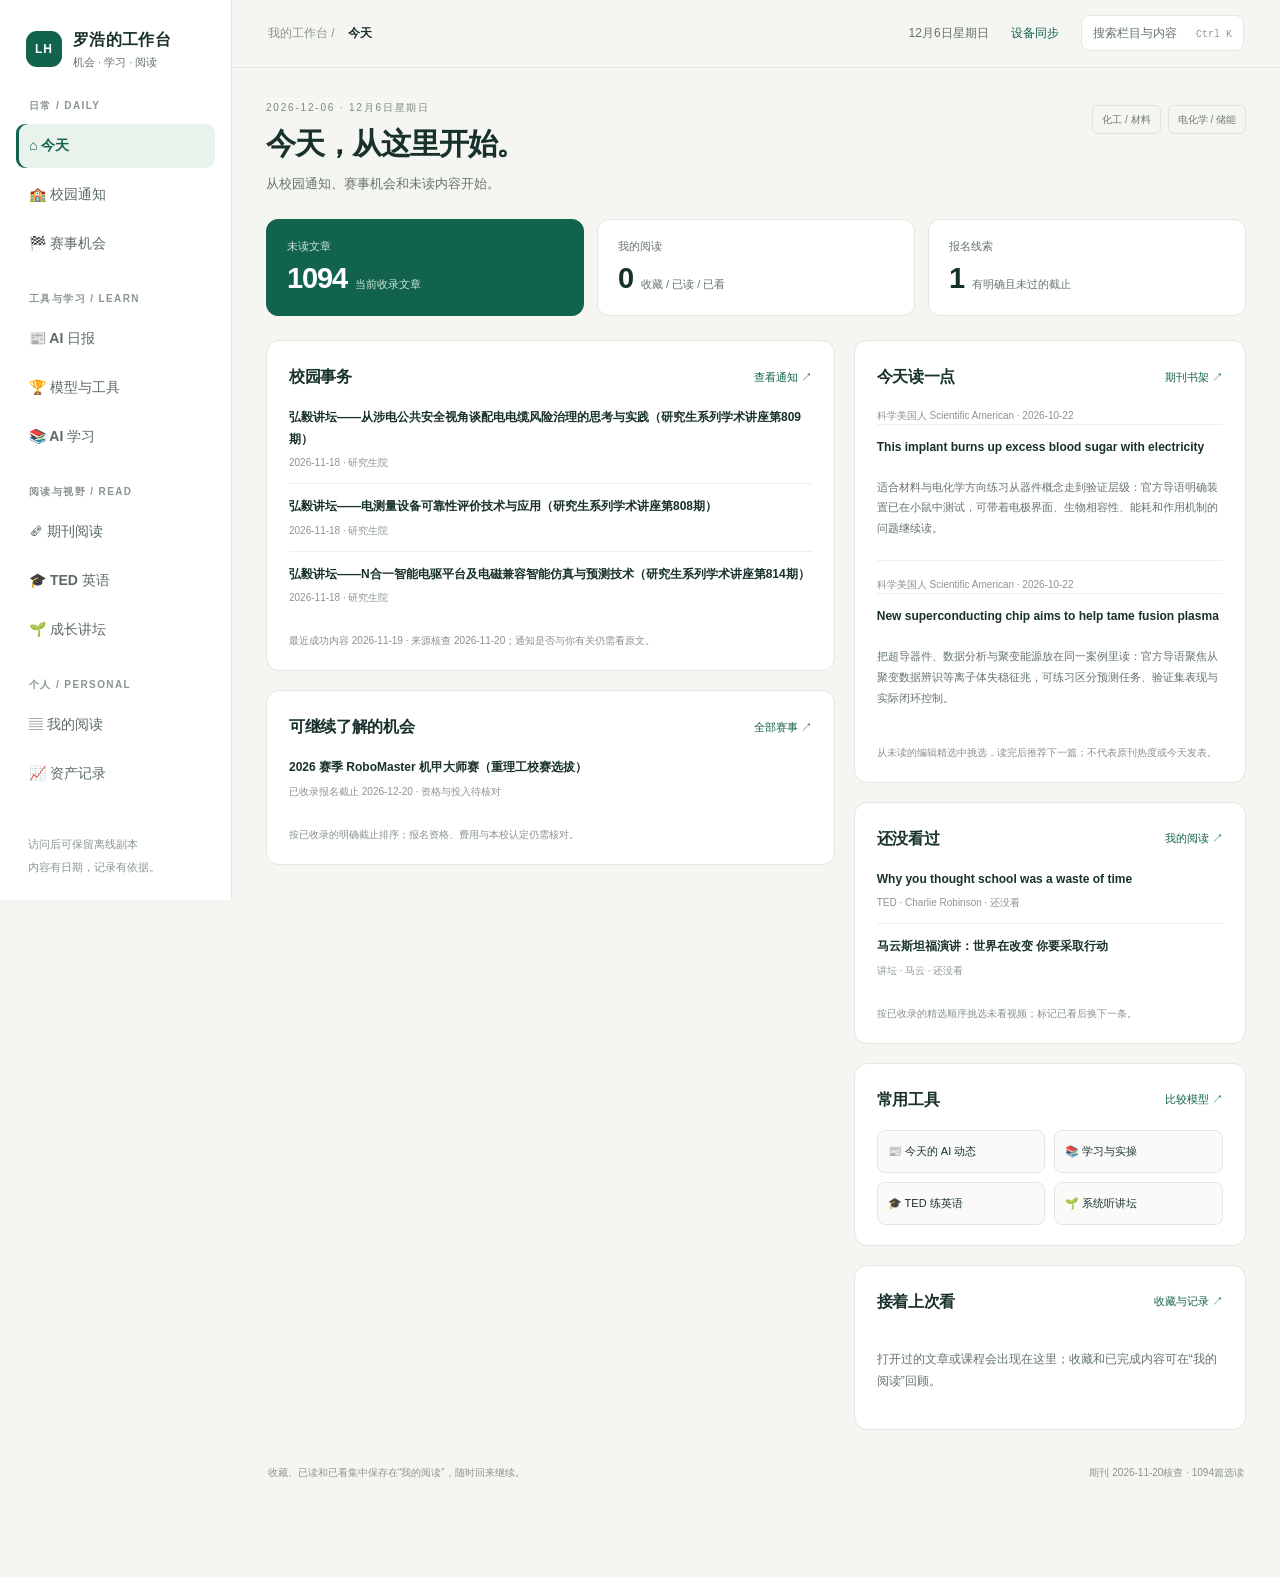
==== index.html @ 27f2df73 "Refresh AA model rankings and benchmark task metrics" ====
<!DOCTYPE html>
<html lang="zh-CN">
<head>
<meta charset="UTF-8">
<meta name="viewport" content="width=device-width, initial-scale=1.0">
<title>今天 · 罗浩的工作台</title>
<meta name="description" content="AI 情报站：每日 AI 晨报、大模型实力排行榜、可报名比赛、AI 学习资源与知名期刊精选。面向研究生与科研党的信息与阅读工具。">
<meta name="theme-color" content="#12634e">
<meta name="robots" content="noindex,nofollow">
<link rel="manifest" href="manifest.webmanifest">
<link rel="icon" href="workspace-icon.svg" type="image/svg+xml">
<meta property="og:type" content="website">
<meta property="og:locale" content="zh_CN">
<meta property="og:title" content="AI 情报站 · 日报 · 排行榜 · AI 上手">
<meta property="og:description" content="每日 AI 晨报 + 大模型实力排行榜 + 可报名比赛地图 + AI 上手指令台，面向研究生与科研党。">
<meta name="twitter:card" content="summary">
<style>
  :root {
    --bg:#f5f7fb;--card-bg:#ffffff;--ink:#1f2433;--ink-soft:#5b6478;--line:#e6e9f2;
    --brand:#4f46e5;--brand-soft:#eef0ff;--accent:#0ea5a4;--warn:#b45309;
    --shadow:0 1px 3px rgba(20,30,60,.06),0 8px 24px rgba(20,30,60,.06);
  }
  *{box-sizing:border-box;}
  html{scroll-behavior:smooth;}
  body{margin:0;font-family:-apple-system,BlinkMacSystemFont,"Segoe UI","PingFang SC","Hiragino Sans GB","Microsoft YaHei","Helvetica Neue",Arial,sans-serif;background:var(--bg);color:var(--ink);line-height:1.6;}
  a{color:inherit;text-decoration:none;}

  /* ---- app bar (tabs) ---- */
  .appbar{position:sticky;top:0;z-index:60;background:rgba(255,255,255,.95);backdrop-filter:blur(8px);border-bottom:1px solid var(--line);}
  .appbar-inner{max-width:1180px;margin:0 auto;padding:8px 14px;display:flex;align-items:center;gap:14px;flex-wrap:wrap;}
  .brand{font-weight:800;font-size:16px;color:var(--brand);white-space:nowrap;}
  .brand small{color:var(--ink-soft);font-weight:600;font-size:12px;}
  .tabs{display:flex;gap:6px;flex-wrap:wrap;margin-left:auto;}
  .tab{font-size:14px;color:var(--ink-soft);border:1px solid transparent;background:#fff;border-radius:999px;padding:7px 14px;cursor:pointer;transition:all .15s ease;white-space:nowrap;}
  .tab:hover{background:var(--brand-soft);color:var(--brand);}
  .tab.active{background:var(--brand);color:#fff;}

  /* ---- daily view: top status ---- */
  .topbar{display:flex;align-items:center;justify-content:flex-end;gap:10px;max-width:1180px;margin:0 auto;padding:10px 18px 0;flex-wrap:wrap;}
  .badge{font-size:12px;color:var(--accent);background:#e7f7f6;border:1px solid #cdeeeb;padding:3px 10px;border-radius:999px;}
  .badge.hist{color:var(--warn);background:#fef3e2;border-color:#fbd9a8;}
  .top-btn{font-size:13px;color:var(--brand);border:1px solid var(--brand);background:#fff;padding:4px 12px;border-radius:8px;cursor:pointer;transition:all .15s ease;}
  .top-btn:hover{background:var(--brand);color:#fff;}
  .top-btn:disabled{opacity:.45;cursor:default;background:#fff;color:var(--brand);}

  .hero{background:linear-gradient(135deg,#4f46e5 0%,#7c3aed 45%,#0ea5a4 100%);color:#fff;padding:36px 20px 32px;text-align:center;}
  .hero .kicker{letter-spacing:.3em;font-size:12px;opacity:.85;text-transform:uppercase;}
  .hero h1{margin:10px 0 4px;font-size:clamp(26px,6vw,44px);font-weight:800;}
  .hero .sub{opacity:.92;font-size:15px;}
  .hero .lead{opacity:.95;font-size:13.5px;margin-top:8px;max-width:760px;margin-left:auto;margin-right:auto;}
  .hero .total-pill{display:inline-block;margin-top:14px;padding:6px 16px;border-radius:999px;background:rgba(255,255,255,.18);backdrop-filter:blur(4px);font-size:14px;font-weight:600;}
  .stats{display:grid;grid-template-columns:repeat(5,1fr);gap:12px;max-width:960px;margin:26px auto 0;}
  .stat{background:rgba(255,255,255,.14);border:1px solid rgba(255,255,255,.25);border-radius:14px;padding:14px 8px;display:flex;flex-direction:column;align-items:center;}
  .stat-num{font-size:30px;font-weight:800;line-height:1;}
  .stat-label{font-size:13px;margin-top:6px;opacity:.95;}

  /* ---- toolbar (sticky, below appbar) ---- */
  .toolbar{position:sticky;top:var(--appbar-height,54px);z-index:50;background:rgba(255,255,255,.97);border-bottom:1px solid var(--line);}
  .tool-row{display:flex;align-items:center;gap:8px;flex-wrap:wrap;max-width:1180px;margin:0 auto;padding:10px 14px;}
  .date-sel{flex:1 1 240px;min-width:180px;font-size:14px;color:var(--ink);border:1px solid var(--line);border-radius:9px;padding:7px 10px;background:#fff;cursor:pointer;}
  .navbtn{font-size:13px;color:var(--ink-soft);border:1px solid var(--line);background:#fff;border-radius:8px;padding:6px 12px;cursor:pointer;white-space:nowrap;transition:all .15s ease;}
  .navbtn:hover:not(:disabled){border-color:var(--brand);color:var(--brand);}
  .navbtn:disabled{opacity:.4;cursor:default;}
  .search{flex:1 1 160px;min-width:140px;font-size:14px;border:1px solid var(--line);border-radius:9px;padding:7px 12px;background:#fff;}
  .search:focus{outline:none;border-color:var(--brand);}
  .copybtn{font-size:13px;color:var(--brand);border:1px solid var(--brand);background:#fff;border-radius:8px;padding:6px 12px;cursor:pointer;white-space:nowrap;transition:all .15s ease;}
  .copybtn:hover{background:var(--brand);color:#fff;}
  .matchinfo{width:100%;font-size:12.5px;color:var(--ink-soft);padding:0 4px 2px;}

  .nav{display:flex;gap:6px;padding:9px 14px;overflow-x:auto;justify-content:center;border-top:1px solid var(--line);}
  .nav-link{display:inline-flex;align-items:center;gap:6px;padding:7px 14px;border-radius:999px;white-space:nowrap;font-size:14px;color:var(--ink-soft);border:1px solid transparent;transition:all .15s ease;}
  .nav-link:hover{background:var(--brand-soft);color:var(--brand);}
  .nav-link.active{background:var(--brand);color:#fff;}
  .nav-count{font-size:11px;background:rgba(0,0,0,.08);padding:1px 7px;border-radius:999px;}
  .nav-link.active .nav-count{background:rgba(255,255,255,.25);}

  main{max-width:1180px;margin:0 auto;padding:28px 18px 60px;}
  .block{scroll-margin-top:var(--reading-offset,170px);margin-bottom:30px;}
  .block-head{display:flex;align-items:baseline;gap:12px;margin:0 0 16px;border-left:4px solid var(--brand);padding-left:12px;}
  .block-head h2{margin:0;font-size:21px;}
  .block-count{color:var(--ink-soft);font-size:13px;}
  .grid{display:grid;grid-template-columns:repeat(auto-fill,minmax(290px,1fr));gap:16px;}
  .card{background:var(--card-bg);border:1px solid var(--line);border-radius:16px;padding:18px;box-shadow:var(--shadow);display:flex;flex-direction:column;transition:transform .15s ease,box-shadow .15s ease;}
  .card:hover{transform:translateY(-3px);box-shadow:0 4px 10px rgba(20,30,60,.08),0 16px 36px rgba(20,30,60,.1);}
  .card-head{display:flex;align-items:center;justify-content:space-between;gap:10px;margin-bottom:10px;}
  .num{flex:0 0 auto;width:34px;height:34px;border-radius:10px;background:var(--brand-soft);color:var(--brand);font-weight:800;font-size:15px;display:flex;align-items:center;justify-content:center;}
  .source-chip{max-width:78%;overflow:hidden;text-overflow:ellipsis;white-space:nowrap;font-size:12px;color:var(--accent);background:#e7f7f6;border:1px solid #cdeeeb;padding:4px 10px;border-radius:999px;}
  .card-title{margin:2px 0 8px;font-size:16px;line-height:1.45;}
  .card-title a{color:var(--ink);font-weight:700;}
  .card-title a:hover{color:var(--brand);}
  .summary{margin:0 0 14px;color:var(--ink-soft);font-size:14px;flex:1;}
  .orig-link{align-self:flex-start;font-size:13px;font-weight:600;color:var(--brand);border:1px solid var(--brand);padding:5px 12px;border-radius:8px;transition:all .15s ease;}
  .orig-link:hover{background:var(--brand);color:#fff;}

  footer{border-top:1px solid var(--line);background:#fff;color:var(--ink-soft);text-align:center;padding:26px 18px 40px;font-size:13px;}
  footer a{color:var(--brand);}
  footer .big{font-size:15px;color:var(--ink);font-weight:600;}

  #toTop{position:fixed;right:20px;bottom:22px;z-index:60;width:46px;height:46px;border-radius:50%;border:none;cursor:pointer;background:var(--brand);color:#fff;font-size:20px;box-shadow:var(--shadow);opacity:0;pointer-events:none;transition:opacity .2s ease;}
  #toTop.show{opacity:1;pointer-events:auto;}

  .state{text-align:center;padding:60px 20px;color:var(--ink-soft);}
  .state .spinner{width:34px;height:34px;border:3px solid var(--line);border-top-color:var(--brand);border-radius:50%;margin:0 auto 16px;animation:spin 1s linear infinite;}
  @keyframes spin{to{transform:rotate(360deg);}}
  .state.error{color:#b91c1c;}
  .state button{margin-top:14px;font-size:14px;color:var(--brand);border:1px solid var(--brand);background:#fff;padding:7px 16px;border-radius:8px;cursor:pointer;}

  /* ---- rank / learn views ---- */
  .view{max-width:1180px;margin:0 auto;padding:22px 18px 60px;}
  .view-head{margin:0 0 6px;}
  .view-head h2{font-size:26px;margin:0 0 4px;}
  .view-head p{color:var(--ink-soft);margin:0;font-size:14px;}
  .news{background:#eef0ff;border:1px solid #c7d2fe;color:#3730a3;border-radius:12px;padding:12px 14px;font-size:13.5px;margin:14px 0 0;line-height:1.7;}
  .news b{color:#312e81;}
  .disclaim{background:#fff7ed;border:1px solid #fed7aa;color:#9a3412;font-size:13px;padding:12px 14px;border-radius:12px;margin:14px 0 18px;line-height:1.7;}
  .disclaim b{color:#7c2d12;}
  .subtabs{display:flex;gap:8px;flex-wrap:wrap;margin:6px 0 16px;}
  .subtab{font-size:14px;padding:8px 16px;border-radius:10px;border:1px solid var(--line);background:#fff;cursor:pointer;color:var(--ink-soft);transition:all .15s ease;}
  .subtab:hover{border-color:var(--brand);color:var(--brand);}
  .subtab.active{background:var(--brand);color:#fff;border-color:var(--brand);}
  .rankpane{display:none;}
  .rankpane.active{display:block;}

  .legend{font-size:12.5px;color:var(--ink-soft);margin:0 0 12px;display:flex;gap:10px;flex-wrap:wrap;align-items:center;line-height:1.8;}
  .legend .tier{position:static;}
  .matrix-wrap{overflow-x:auto;-webkit-overflow-scrolling:touch;margin:0 0 10px;border:1px solid var(--line);border-radius:12px;box-shadow:var(--shadow);}
  table.matrix{width:100%;border-collapse:collapse;background:#fff;font-size:13.5px;min-width:840px;}
  table.matrix th,table.matrix td{padding:9px 10px;text-align:center;border-bottom:1px solid var(--line);white-space:nowrap;}
  table.matrix th{background:#f8f9fd;color:var(--ink-soft);font-weight:700;font-size:12.5px;}
  table.matrix td.name{text-align:left;white-space:normal;min-width:150px;}
  table.matrix td.name .nv{font-weight:800;font-size:14px;color:var(--ink);}
  table.matrix td.name .mv{font-size:11.5px;color:var(--ink-soft);margin-top:2px;}
  table.matrix td.note{text-align:left;white-space:normal;min-width:220px;color:var(--ink-soft);font-size:12.5px;line-height:1.6;}
  table.matrix tr:last-child td{border-bottom:none;}
  table.matrix tbody tr:hover{background:#fafbff;}
  .num{font-weight:800;color:var(--brand);}
  .tier{font-weight:800;font-size:12px;min-width:24px;text-align:center;padding:2px 8px;border-radius:7px;display:inline-block;line-height:1.4;}
  .t-S{background:#fef3c7;color:#92400e;}
  .t-A{background:#dcfce7;color:#166534;}
  .t-B{background:#dbeafe;color:#1e40af;}
  .t-C{background:#e5e7eb;color:#374151;}
  .t-none{background:#f1f5f9;color:#94a3b8;}
  .tier.big{font-size:14px;padding:3px 11px;}

  table.ranktbl{width:100%;border-collapse:collapse;background:#fff;border:1px solid var(--line);border-radius:12px;overflow:hidden;margin:0 0 18px;font-size:14px;}
  table.ranktbl th,table.ranktbl td{padding:10px 12px;text-align:left;border-bottom:1px solid var(--line);}
  table.ranktbl th{background:#f8f9fd;color:var(--ink-soft);font-weight:700;font-size:13px;}
  table.ranktbl tr:last-child td{border-bottom:none;}
  table.ranktbl td.num-cell{font-weight:800;color:var(--brand);width:48px;}
  .rsrc{font-size:13px;font-weight:600;color:var(--brand);}
  .rsrc:hover{text-decoration:underline;}

  .lk-section{background:#fff;border:1px solid var(--line);border-radius:14px;padding:16px 18px;box-shadow:var(--shadow);margin-bottom:14px;}
  .lk-section h3{margin:0 0 8px;font-size:17px;border-left:4px solid var(--brand);padding-left:12px;}
  .lk-section p,.lk-section li{font-size:14px;color:#374151;line-height:1.7;}
  .lk-section ul,.lk-section ol{margin:6px 0;padding-left:22px;}
  .lk-section li{margin:3px 0;}
  .lk-section b{color:var(--ink);}
  .lk-pill{display:inline-block;background:var(--brand-soft);color:var(--brand);font-size:12px;padding:2px 9px;border-radius:999px;margin:2px 4px 2px 0;font-weight:600;}
  .lk-grid{display:grid;grid-template-columns:repeat(auto-fill,minmax(220px,1fr));gap:12px;margin:6px 0;}
  .lk-card{background:#f8f9fd;border:1px solid var(--line);border-radius:12px;padding:12px 13px;}
  .lk-card h4{margin:0 0 5px;font-size:14.5px;}
  .lk-card p{margin:0;font-size:13px;color:var(--ink-soft);line-height:1.6;}
  .lk-tip{background:#eef0ff;border:1px solid #c7d2fe;color:#3730a3;border-radius:12px;padding:13px 15px;font-size:14px;margin:6px 0 14px;line-height:1.7;}
  .lk-cmp{display:grid;grid-template-columns:1fr 1fr;gap:12px;margin:12px 0;}
  .lk-cmp .bad{background:#fef2f2;border:1px solid #fecaca;color:#991b1b;border-radius:12px;padding:12px 14px;}
  .lk-cmp .good{background:#f0fdf4;border:1px solid #bbf7d0;color:#166534;border-radius:12px;padding:12px 14px;}
  .lk-cmp h5{margin:0 0 6px;font-size:14px;}
  .lk-cmp p{margin:0;font-size:13px;line-height:1.65;}
  .lk-code{background:#0f172a;color:#e2e8f0;border-radius:12px;padding:14px 16px;font-size:12.5px;line-height:1.75;white-space:pre-wrap;font-family:ui-monospace,SFMono-Regular,Menlo,Consolas,monospace;margin:12px 0;overflow-x:auto;}
  .lk-code .c{color:#94a3b8;}

  /* ---- competition view ---- */
  .cmp-toolbar{display:flex;gap:10px;flex-wrap:wrap;align-items:center;margin:0 0 14px;}
  .filterbtn{font-size:13px;border:1px solid var(--line);background:#fff;border-radius:999px;padding:6px 13px;cursor:pointer;color:var(--ink-soft);transition:all .15s ease;}
  #cqutMatchFold summary::-webkit-details-marker{display:none}
  #cqutMatchFold summary:hover{background:#f8fafc}
  .filterbtn:hover{border-color:var(--brand);color:var(--brand);}
  .filterbtn.active{background:var(--brand);color:#fff;border-color:var(--brand);}
  .cmp-list{display:flex;flex-direction:column;gap:10px;}
  .cmp{background:#fff;border:1px solid var(--line);border-left:4px solid var(--line);border-radius:12px;padding:13px 15px;box-shadow:var(--shadow);}
  .cmp.open{border-left-color:#16a34a;}
  .cmp.soon{border-left-color:#d97706;}
  .cmp.closed{border-left-color:#94a3b8;opacity:.86;}
  .cmp-head{display:flex;align-items:center;gap:9px;flex-wrap:wrap;cursor:pointer;padding:2px 0;}
  .cmp-head:hover{opacity:.94;}
  .cmp-head:focus{outline:none;}
  .cmp-head:focus .cmp-name{text-decoration:underline;}
  .cmp-name{font-size:15.5px;font-weight:800;}
  .chev{margin-left:auto;color:var(--ink-soft);font-size:13px;transition:transform .18s ease;flex:0 0 auto;}
  .cmp.expanded .chev{transform:rotate(90deg);}
  .cmp-detail{display:none;border-top:1px dashed var(--line);margin-top:11px;padding-top:12px;}
  .cmp.expanded .cmp-detail{display:block;}
  .d-row{display:flex;gap:12px;font-size:13.5px;line-height:1.7;margin:9px 0;}
  .d-k{flex:0 0 84px;color:var(--ink-soft);font-weight:700;}
  .warn-row .d-v{color:#9a5b00;}
  .d-v{flex:1;color:var(--ink);}
  .d-v b{color:#111;}
  .d-go{margin-top:11px;}
  .cmp a.go{font-size:12.5px;font-weight:700;color:var(--brand);border:1px solid var(--brand);border-radius:8px;padding:5px 12px;transition:all .15s ease;display:inline-block;}
  .cmp a.go:hover{background:var(--brand);color:#fff;}
  .chip{font-size:11.5px;padding:2px 9px;border-radius:999px;font-weight:700;white-space:nowrap;}
  #match-list .chip{max-width:100%;box-sizing:border-box;white-space:normal;overflow-wrap:anywhere;}
  .chip.open{background:#dcfce7;color:#166534;}
  .chip.soon{background:#fef3c7;color:#92400e;}
  .chip.closed{background:#e5e7eb;color:#475569;}
  .chip.type{background:#eef0ff;color:#4f46e5;}
  .stars{color:#f59e0b;font-weight:800;letter-spacing:1px;}
  .cmp a.go{font-size:12.5px;font-weight:700;color:var(--brand);border:1px solid var(--brand);border-radius:8px;padding:5px 12px;transition:all .15s ease;}
  .cmp a.go:hover{background:var(--brand);color:#fff;}
  .chip.world{background:#dbeafe;color:#1e40af;}
  .cmp.world{border-left-color:#3b82f6;}

  @media (max-width:720px){
    .ted-card-body{flex-direction:column;}
    .ted-card-body .ted-cover{flex:0 0 auto!important;margin:12px 0 0!important;}
    .stats{grid-template-columns:repeat(2,1fr);}
    .grid{grid-template-columns:1fr;}
    .tool-row{justify-content:flex-start;}
    .nav{justify-content:flex-start;}
    .rdims{grid-template-columns:repeat(2,1fr);}
    .lk-cmp{grid-template-columns:1fr;}
  }
  .cmp-pager{display:flex;flex-wrap:wrap;gap:8px;justify-content:center;margin:18px 0 6px;}
  .cmp-pager .pg{font-size:13px;border:1px solid var(--line);background:#fff;border-radius:8px;padding:6px 12px;cursor:pointer;color:var(--ink-soft);min-width:38px;transition:all .15s ease;}
  .cmp-pager .pg:hover:not([disabled]){border-color:var(--brand);color:var(--brand);}
  .cmp-pager .pg.active{background:var(--brand);color:#fff;border-color:var(--brand);}
  .cmp-pager .pg[disabled]{opacity:.4;cursor:default;}
  .cmp-pager .pg-ell{color:var(--ink-soft);padding:6px 2px;align-self:center;}
  .sr-only{position:absolute;width:1px;height:1px;padding:0;margin:-1px;overflow:hidden;clip:rect(0,0,0,0);white-space:nowrap;border:0;}
  #copy-dialog::backdrop{background:rgba(15,23,42,.5);}
  .autobar{background:var(--brand-soft);border-bottom:1px solid var(--line);font-size:12.5px;color:var(--ink-soft);text-align:center;padding:6px 14px;line-height:1.5;}
  .autobar b{color:var(--brand);}

  /* ---- learn view: scenario desk ---- */
  .daily-tip{background:linear-gradient(90deg,var(--brand-soft),#fff);border:1px solid var(--line);border-left:4px solid var(--brand);border-radius:12px;padding:12px 16px;margin:0 0 14px;font-size:14.5px;color:var(--ink);line-height:1.7;}
  .lk-h{font-size:17px;margin:18px 0 10px;border-left:4px solid var(--brand);padding-left:12px;}
  .sc-grid{display:grid;grid-template-columns:repeat(auto-fill,minmax(290px,1fr));gap:12px;margin-bottom:8px;}
  .sc-card{background:var(--card-bg);border:1px solid var(--line);border-radius:14px;box-shadow:var(--shadow);overflow:hidden;}
  .sc-head{display:flex;align-items:center;gap:10px;padding:13px 15px;cursor:pointer;}
  .sc-head:hover{background:var(--brand-soft);}
  .sc-head:focus{outline:none;}
  .sc-head:focus .sc-name{text-decoration:underline;}
  .sc-ico{font-size:20px;flex:0 0 auto;}
  .sc-name{font-size:15px;font-weight:800;flex:1;}
  .sc-head .chev{transition:transform .18s ease;color:var(--brand);font-weight:800;flex:0 0 auto;}
  .sc-card.expanded .sc-head .chev{transform:rotate(90deg);}
  .sc-detail{display:none;border-top:1px dashed var(--line);padding:12px 15px;}
  .sc-card.expanded .sc-detail{display:block;}
  .sc-why{font-size:13.5px;color:var(--ink-soft);margin:0 0 8px;line-height:1.6;}
  .sc-foot{display:flex;align-items:center;gap:10px;margin-top:10px;}
  .sc-tool{font-size:12.5px;color:var(--ink-soft);}
  /* 科研栏目：只渲染已审核展示表六字段。 */
  #research-list-heading{scroll-margin-top:calc(var(--appbar-height) + 16px)}
  @media(max-width:720px){.research-stat[data-rscope="risk"] small{display:none}}
  .research-private-board{margin:16px 0;padding:18px;background:white;border:1px solid var(--line);border-radius:14px}.research-private-board h3{font-size:18px;margin:0}.research-private-board p{font-size:12px;color:var(--ink-soft);margin:10px 0}.research-private-board a{font-size:12px;color:var(--brand)}.research-public-summary>summary{cursor:pointer;color:var(--ink-soft);padding:15px 0;font-size:13px}@media(max-width:620px){.research-private-board{padding:10px}.research-private-board .research-section-head{align-items:flex-start}.research-private-board h3{font-size:16px}}
  .research-hero{padding:18px 20px;background:linear-gradient(110deg,#eef0ff,#eff9f8);border:1px solid var(--line);border-radius:14px;display:flex;align-items:center;justify-content:space-between;gap:18px;}
  .research-kicker{font-size:12px;color:var(--brand);letter-spacing:.07em}.research-hero h2{font-size:27px;margin:4px 0}.research-hero p{font-size:14px;color:var(--ink-soft);margin:6px 0}.research-refresh{border:1px solid #c9cfef;border-radius:10px;background:white;color:var(--brand);padding:10px 16px;white-space:nowrap;min-height:44px;cursor:pointer}.research-refresh:disabled{opacity:.6;cursor:wait}
  .research-sync{font-size:12px;color:var(--ink-soft);margin:9px 0 15px;overflow-wrap:anywhere}.research-stats{display:grid;grid-template-columns:repeat(4,minmax(0,1fr));gap:12px;margin:0 0 16px}.research-stat{text-align:left;background:white;border:1px solid var(--line);border-radius:12px;padding:14px 16px;cursor:pointer;color:var(--ink);min-width:0}.research-stat span,.research-stat small{display:block;font-size:12px}.research-stat small{color:var(--ink-soft);margin-top:3px}.research-stat strong{display:block;font-size:27px;line-height:1.35;margin-top:6px}.research-stat.selected{border-color:var(--brand)}
  .research-risk-strip{display:flex;align-items:center;gap:10px;justify-content:space-between;border:1px solid #f1dfc8;background:#fff8ee;border-radius:10px;padding:11px 14px;margin-bottom:20px;font-size:13px;color:#855321}.research-risk-strip p{margin:0}.research-risk-strip button{background:none;border:0;color:inherit;cursor:pointer;min-height:36px;white-space:nowrap;text-decoration:underline}
  .research-workspace{background:white;border:1px solid var(--line);border-radius:15px;padding:20px}.research-section-head{display:flex;justify-content:space-between;gap:12px;align-items:center}.research-section-head h3{font-size:20px;margin:0}.research-subtle{background:none;border:0;color:var(--ink-soft);font-size:12px;min-height:40px;cursor:pointer}.research-tabs{display:flex;gap:7px;margin:14px 0;overflow-x:auto;scrollbar-width:none}.research-tabs::-webkit-scrollbar{display:none}.research-tabs button{border:0;padding:9px 14px;border-radius:8px;background:#f3f4fa;color:var(--ink-soft);white-space:nowrap;min-height:40px;cursor:pointer}.research-tabs button.selected{background:var(--brand);color:white}
  .research-hero-actions{display:flex;gap:8px;align-items:center;flex-wrap:wrap}.research-completed-panel{background:#edf8f1;border:1px solid #b9dfc8;border-radius:13px;padding:17px 20px;margin:16px 0;color:#2d6947}.research-completed-panel h3{font-size:17px;margin:0}.research-completed-panel button{border:1px solid #b9dfc8;background:white;color:#2d6947;border-radius:8px;min-height:40px;padding:7px 12px;cursor:pointer}.research-completed-panel a{display:block;margin:10px 0;padding:8px 0;color:#245c3c;overflow-wrap:anywhere}.research-completed-panel a>span{font-weight:700;margin-right:8px}.research-completed-panel small{font-size:11px;color:#54745e}.research-filters{display:flex;gap:9px;align-items:center}.research-filters input{flex:1;min-width:0;padding:10px 12px;background:#f8f9fc;border:1px solid var(--line);border-radius:9px;min-height:44px}.research-filters select{background:white;border:1px solid var(--line);border-radius:8px;padding:9px;min-height:44px;max-width:180px;color:var(--ink)}.research-result{font-size:12px;color:var(--ink-soft);margin:12px 0}.research-list{display:grid;grid-template-columns:repeat(2,minmax(0,1fr));gap:12px}.research-task{border:1px solid var(--line);border-radius:12px;padding:17px;min-width:0}.research-task.has-risk{border-left:3px solid #dba962}.research-task-top{display:flex;justify-content:space-between;align-items:center;color:var(--brand);font-size:12px}.research-task-top>small{color:var(--ink-soft)}.research-task h3{font-size:18px;line-height:1.5;margin:12px 0}.research-task-tags{display:flex;gap:7px;flex-wrap:wrap;color:var(--ink-soft);font-size:12px;align-items:center}.research-state{padding:2px 8px;border-radius:6px;background:#f0f2fc;color:#525e99}.research-state.hold{background:#fff0d9;color:#8a551e}.research-state.done{background:#eaf6ee;color:#37734e}.research-task-risk{font-size:12px;background:#fff8ed;color:#8a551e;padding:8px 10px;border-radius:7px;margin:12px 0 0}.research-task-bottom{display:flex;align-items:center;justify-content:space-between;gap:10px;margin-top:15px}.research-detail-link{background:var(--brand-soft);color:var(--brand);padding:9px 12px;border-radius:8px;font-size:13px;min-height:44px;display:inline-flex;align-items:center;font-weight:600}.research-task-bottom{flex-wrap:wrap}.research-task-bottom small{font-size:11px;color:var(--ink-soft)}.research-task-bottom button{background:white;border:1px solid #daddf0;border-radius:8px;color:var(--brand);padding:7px 12px;min-height:40px;cursor:pointer;font-size:13px}.research-empty{grid-column:1/-1;text-align:center;padding:30px 12px;color:var(--ink-soft)}.research-empty strong{font-size:17px;color:var(--ink)}.research-more{display:block;margin:18px auto 0;min-height:44px;padding:9px 24px;color:var(--brand);border:0;border-radius:9px;background:var(--brand-soft);cursor:pointer}
  .research-chart-box{margin-top:20px;border:1px solid var(--line);border-radius:14px;background:white;padding:18px 20px}.research-chart-box summary{font-weight:700;cursor:pointer;min-height:36px}.research-chart-box summary small{font-size:12px;font-weight:400;color:var(--ink-soft);margin-left:10px}.research-week-chart{display:grid;grid-template-columns:repeat(7,minmax(0,1fr));gap:8px;margin-top:15px}.research-day{display:flex;flex-direction:column;align-items:center;gap:5px;background:#fafbff;border:1px solid var(--line);border-radius:9px;padding:10px 5px;min-width:0;cursor:pointer;font-size:12px;color:var(--ink-soft)}.research-day-track{height:66px;width:22px;background:#edf0fa;border-radius:5px;display:flex;align-items:flex-end;overflow:hidden}.research-day-track i{display:block;width:100%;background:#8189d9;border-radius:5px}.research-day b{color:var(--ink);font-size:13px}.research-day small{font-size:11px}.research-day.overload .research-day-track i{background:#d69a59}.research-chart-note{font-size:12px;color:var(--ink-soft);margin:12px 0 0}.research-progress-track{height:5px;border-radius:9px;background:#edf0fa;margin:14px 0 7px;overflow:hidden}.research-progress-track span{display:block;width:0;height:100%;background:var(--brand)}
  .research-feedback-box{padding:20px;margin-top:20px;border:1px solid var(--line);border-radius:14px;background:white}.research-feedback-box h3{font-size:18px;margin:0 0 8px}.research-feedback-box p,.research-source details{font-size:13px;color:var(--ink-soft)}#research-feedback-text{display:block;width:100%;min-height:145px;resize:vertical;border:1px solid var(--line);border-radius:9px;padding:12px;font:inherit;line-height:1.7;margin:12px 0}.research-source{font-size:12px;color:var(--ink-soft);margin:16px 0}.research-source summary{cursor:pointer;min-height:32px}.research-source p{overflow-wrap:anywhere}.research-source code{font-size:12px}
  @media(max-width:720px){.research-hero{padding:15px;gap:10px;align-items:flex-start}.research-hero h2{font-size:23px}.research-hero p{font-size:13px}.research-refresh{font-size:12px;padding:8px 10px;min-height:42px}.research-stats{gap:7px}.research-stat{padding:10px 8px}.research-stat span,.research-stat small{font-size:11px}.research-stat strong{font-size:24px}.research-stat small{line-height:1.5}.research-risk-strip{font-size:12px;padding:9px 11px;margin-bottom:15px}.research-workspace{padding:15px 13px}.research-section-head h3{font-size:18px}.research-tabs{gap:5px;margin:10px 0 12px}.research-tabs button{font-size:13px;padding:8px 11px}.research-filters{display:grid;grid-template-columns:1fr 1fr;gap:8px}.research-filters input{grid-column:1/-1;font-size:16px}.research-filters select{max-width:none;min-width:0;width:100%;font-size:13px}.research-list{grid-template-columns:1fr}.research-task{padding:15px}.research-task h3{font-size:17px}.research-chart-box,.research-feedback-box{padding:16px}.research-week-chart{gap:4px}.research-day{font-size:10px;padding:8px 2px}.research-day b{font-size:11px}.research-day small{font-size:10px}.research-day-track{width:18px;height:54px}.research-chart-box summary small{display:block;margin:4px 0}.research-source{font-size:11px}#research-feedback-text{font-size:16px}}
</style>
<style id="experience-styles">
  :root{--shadow:0 2px 10px rgba(20,30,60,.045);--appbar-height:54px;--reading-offset:170px;}
  button,input,select{font:inherit;}
  button,a,input,select,summary{-webkit-tap-highlight-color:transparent;}
  :focus-visible{outline:3px solid #818cf8!important;outline-offset:3px;}
  .appbar-inner{flex-wrap:nowrap;}
  .tabs{flex-wrap:nowrap;overflow-x:auto;min-width:0;scrollbar-width:thin;}
  .tab{flex:none;padding:7px 11px;}
  .nav-hint{display:none;}
  .hero{padding:18px 20px;text-align:left;}
  .hero>*{max-width:1144px;margin-left:auto!important;margin-right:auto!important;}
  .hero .kicker{display:none;}
  .hero h1{font-size:clamp(24px,4vw,32px);margin-top:0;}
  .hero .sub{font-size:12px;opacity:.85;}
  .hero .lead{font-size:15px;font-weight:600;margin-top:8px;}
  .hero .total-pill{display:block;background:none;padding:0;font-size:12px;margin-top:10px;opacity:.85;}
  .hero .stats{display:none;}
  .topbar{padding:8px 18px;}
  .autobar{background:#fff;text-align:left;padding:5px max(18px,calc((100% - 1144px)/2));color:var(--ink-soft);font-size:12px;}
  .view-head{margin-bottom:16px;}
  .view-head h2{font-size:25px;line-height:1.4;}
  .view-head p{line-height:1.7;}
  .reader-note{margin:10px 0 16px;border:1px solid var(--line);border-radius:10px;background:#fff;padding:10px 13px;font-size:13px;color:var(--ink-soft);}
  .reader-note>summary{cursor:pointer;font-weight:600;color:var(--ink-soft);}
  .reader-note .news,.reader-note .disclaim{margin:10px 0 0;}
  /* 更新说明折叠：默认只显示一行「最近更新时间」，点开看完整核查说明（内容不删，可随时展开） */
  .stamp-note{margin:8px 0 16px;border:1px solid var(--line);border-radius:10px;background:#fff;padding:9px 13px;font-size:13px;color:var(--ink-soft);}
  .stamp-note>summary{cursor:pointer;list-style:none;display:flex;align-items:center;gap:8px;flex-wrap:wrap;min-height:26px;font-weight:600;color:var(--ink);user-select:none;}
  .stamp-note>summary::-webkit-details-marker{display:none;}
  .stamp-note>summary::before{content:'🕒';font-size:13px;}
  .stamp-note>summary .stamp-more{margin-left:auto;font-weight:400;font-size:12px;color:var(--brand);white-space:nowrap;}
  .stamp-note[open]>summary .stamp-more::after{content:'收起';}
  .stamp-note:not([open])>summary .stamp-more::after{content:'展开说明';}
  .stamp-note .stamp-body{margin:9px 0 2px;padding-top:9px;border-top:1px dashed var(--line);line-height:1.75;}
  .stamp-note .stamp-body p{margin:0 0 6px;}
  .section-search{display:block;width:100%;padding:10px 12px;border:1px solid var(--line);border-radius:10px;background:#fff;font-size:15px;margin:0 0 12px;}
  .search-row{display:flex;align-items:center;gap:8px;margin-bottom:12px;}
  .search-row .section-search{margin:0;min-width:0;flex:1;}
  .reset-filter{flex:none;border:1px solid var(--line);border-radius:9px;background:#fff;color:var(--brand);padding:9px 11px;font-size:13px;cursor:pointer;}
  .search-empty .reset-filter{display:block;margin-top:12px;}
  .library-progress{font-size:13px;color:var(--ink-soft);margin:9px 0;}
  .resume-learning{display:flex;gap:8px;align-items:center;flex-wrap:wrap;}
  .matchinfo .reset-filter{margin-left:10px;padding:4px 9px;}
  .view{scroll-margin-top:calc(var(--appbar-height,84px) + 12px);}
  .skip-link{position:fixed;top:-100px;left:12px;z-index:100;background:var(--brand);color:#fff;padding:9px 14px;border-radius:8px;}
  .skip-link:focus{top:8px;}
  .search-empty{padding:20px;border:1px dashed var(--line);border-radius:10px;color:var(--ink-soft);background:#fff;}
  .cmp-quick{display:flex;flex-wrap:wrap;align-items:center;gap:8px 16px;margin-top:9px;font-size:13px;color:var(--ink-soft);}
  .cmp-deadline{flex:1 1 210px;min-width:0;}
  .cmp-deadline span{display:-webkit-box;-webkit-line-clamp:2;-webkit-box-orient:vertical;overflow:hidden;}
  .cmp-quick .team-info{flex:1 1 150px;}
  .cmp-head .stars{font-size:12px;color:#a16207;}
  .cmp-head .chip{font-weight:500;}
  .rank-mobile{display:none;}
  .rank-mini{padding:14px;background:#fff;border:1px solid var(--line);border-radius:12px;margin-bottom:10px;}
  .rank-mini-head{display:flex;align-items:baseline;gap:9px;}
  .rank-mini h3{font-size:16px;margin:0;overflow-wrap:anywhere;}
  .rank-order{font-size:12px;color:var(--ink-soft);flex:none;}
  .rank-meta{font-size:13px;color:var(--ink-soft);margin:5px 0 10px;}
  .rank-score{display:flex;gap:8px;align-items:center;flex-wrap:wrap;font-size:13px;}
  .rank-mini details{font-size:14px;margin-top:10px;color:var(--ink-soft);}
  .rank-mini summary{cursor:pointer;color:var(--brand);font-size:13px;}
  .rank-dims{display:flex;gap:7px;flex-wrap:wrap;margin-top:10px;}
  .funds-primary{display:grid;grid-template-columns:repeat(3,minmax(0,1fr));gap:12px;}
  .funds-secondary{display:grid;grid-template-columns:repeat(2,minmax(0,1fr));gap:12px;margin:12px 0;}
  .funds-snapshot-note{font-size:13px;color:var(--ink-soft);margin:9px 0;}
  .fund-amount{color:var(--ink);font-size:20px;font-weight:800;}
  .library-tools{margin:12px 0;}
  .library-tools-row{display:flex;gap:8px;align-items:center;}
  .library-tools .section-search{margin:0;min-width:0;flex:1;}
  .library-select{border:1px solid var(--line);border-radius:10px;background:#fff;padding:10px 8px;font-size:14px;max-width:125px;}
  .library-count,.library-storage-note{font-size:12px;color:var(--ink-soft);margin:6px 0;}
  .learning-actions{display:flex;gap:8px;flex-wrap:wrap;margin-top:12px;padding-top:10px;border-top:1px solid var(--line);}
  .learning-actions button{background:#fff;border:1px solid var(--line);border-radius:7px;padding:5px 10px;font-size:13px;cursor:pointer;color:var(--ink-soft);}
  .learning-actions button[aria-pressed="true"]{color:var(--brand);border-color:#c7d2fe;background:var(--brand-soft);}
  .library-recent{font-size:13px;color:var(--ink-soft);margin:8px 0;}
  .library-recent a{color:var(--brand);text-decoration:underline;}
  .d-v,.cmp-name{min-width:0;overflow-wrap:anywhere;}
  [hidden]{display:none!important;}
  @media(max-width:720px){
    :root{--appbar-height:91px;}
    .appbar-inner{display:block;padding:7px 0 4px;}
    .brand{font-size:15px;padding:0 16px;margin-bottom:4px;}
    .brand-summary{display:none;}
    .nav-hint{display:inline;margin-left:7px;font-weight:400!important;}
    .tabs{gap:4px;padding:0 12px 4px;margin:0;scrollbar-width:none;}
    .tabs::-webkit-scrollbar{display:none;}
    .tab{font-size:14px;padding:8px 12px;min-height:40px;}
    .view{padding:18px 16px 60px;}
    .view-head h2{font-size:23px;}
    .hero{padding:16px;}
    .hero .lead{font-size:14px;}
    .hero h1{font-size:25px;}
    .tool-row{display:grid;grid-template-columns:1fr auto auto auto;gap:7px;padding:8px 12px;}
    .date-sel{grid-column:1/-1;min-width:0;width:100%;font-size:16px;}
    .tool-row .search{grid-row:3;grid-column:1/4;min-width:0;width:100%;font-size:16px;}
    .tool-row .copybtn{grid-row:3;grid-column:4;}
    .navbtn{min-height:36px;padding:5px 10px;}
    .nav{padding:5px 12px;}
    .nav-link{padding:5px 10px;font-size:13px;}
    .matchinfo{grid-column:1/-1;}
    .toolbar{position:static;}
    .toolbar .nav{display:none;}
    main{padding:20px 16px 50px;}
    .card{padding:16px;}
    .summary{font-size:15px;line-height:1.7;}
    .cmp-toolbar{gap:8px;}
    .cmp-toolbar>#comp-stat{width:100%;}
    #comp-updated{display:none;}
    #compSort{margin-left:0!important;}
    #compScope{width:100%;}
    #compFilters{gap:6px!important;}
    .filterbtn{padding:7px 10px;min-height:36px;}
    .cmp{padding:13px;}
    .cmp-name{font-size:16px;}
    .cmp-head{position:relative;padding-right:15px;}
    .cmp-head .cmp-name{width:100%;order:2;}
    .cmp-head .chev{position:absolute;right:0;bottom:3px;}
    .cmp-head .stars{display:none;}
    .cmp-quick{gap:7px;margin-top:8px;}
    .cmp-quick .team-info{flex-basis:100%;}
    .d-row{font-size:14px;gap:10px;}
    .d-k{flex-basis:68px;}
    #view-rank .matrix-wrap,#view-rank .legend{display:none;}
    .rank-mobile{display:block;}
    table.ranktbl{font-size:13px;table-layout:fixed;}
    table.ranktbl th,table.ranktbl td{padding:9px 7px;overflow-wrap:anywhere;}
    table.ranktbl th:first-child{width:30px;}
    table.ranktbl th:last-child{width:75px;}
    .funds-primary{grid-template-columns:repeat(2,minmax(0,1fr));gap:9px;}
    .funds-primary>:first-child{grid-column:1/-1;}
    .funds-secondary{grid-template-columns:1fr;}
    .rsrc-grid,.sc-grid{grid-template-columns:1fr;}
    .rsrc-item>p{font-size:14px;}
    input,select{font-size:16px;}
    #toTop{right:14px;bottom:16px;}
  }
  /* ---- editorial reading shelf ---- */
  .mag-hero{display:flex;justify-content:space-between;align-items:flex-end;gap:22px;padding:24px 0 20px;border-bottom:2px solid var(--ink);margin-bottom:20px;}
  .mag-kicker{font-size:12px;letter-spacing:.18em;color:var(--brand);font-weight:700;}
  .mag-hero h2{font-size:clamp(28px,5vw,38px);line-height:1.3;margin:8px 0 10px;letter-spacing:.02em;}
  .mag-hero p{margin:0;color:var(--ink-soft);font-size:14px;max-width:620px;}
  .mag-stamp{flex-shrink:0;color:var(--ink-soft);font-size:12px;text-align:right;}
  .mag-shelf{display:grid;grid-template-columns:repeat(3,minmax(0,1fr));gap:12px;margin:14px 0 24px;}
  .mag-pub{min-width:0;border:1px solid var(--line);border-top:4px solid var(--pub-accent,var(--brand));border-radius:12px;background:#fff;overflow:hidden;}
  .mag-pub.selected{outline:2px solid var(--pub-accent,var(--brand));outline-offset:1px;}
  .mag-pick{display:block;width:100%;border:0;background:transparent;text-align:left;cursor:pointer;padding:14px 15px 10px;color:var(--ink);font:inherit;}
  .mag-pick:hover{background:#f5f7fb;}
  .mag-pick strong{display:block;font-size:20px;font-family:"Noto Serif SC","Songti SC",SimSun,serif;letter-spacing:.04em;margin:3px 0 6px;}
  .mag-pick small{display:block;font-size:12px;color:var(--ink-soft);min-height:20px;}
  .mag-pub-foot{display:flex;gap:10px;justify-content:space-between;align-items:center;padding:0 15px 12px;font-size:12px;color:var(--ink-soft);}
  .mag-pub-foot a{color:var(--brand);padding:3px 0;}
  .mag-tools{background:#fff;padding:15px;border:1px solid var(--line);border-radius:12px;margin:16px 0;display:flex;gap:10px;flex-wrap:wrap;align-items:center;}
  .mag-tools .section-search{flex:1 1 300px;min-width:0;}
  .mag-tools select{max-width:100%;padding:9px 10px;border:1px solid var(--line);border-radius:8px;background:#fff;color:var(--ink);font:inherit;font-size:14px;}
  .mag-caption{display:flex;justify-content:space-between;align-items:baseline;gap:12px;flex-wrap:wrap;margin:22px 0 10px;}
  .mag-caption h3{margin:0;font-size:19px;}
  .mag-caption p{margin:0;font-size:12px;color:var(--ink-soft);}
  .mag-list{display:grid;grid-template-columns:repeat(2,minmax(0,1fr));gap:14px;}
  .mag-article{background:#fff;border:1px solid var(--line);border-radius:12px;padding:20px;display:flex;flex-direction:column;min-width:0;}
  .mag-meta{display:flex;justify-content:space-between;gap:10px;font-size:12px;color:var(--ink-soft);}
  .mag-meta span{color:var(--pub-accent,var(--brand));font-weight:700;}
  .mag-article h4{margin:12px 0 10px;font-size:19px;line-height:1.65;overflow-wrap:anywhere;}
  .mag-article h4 a:hover{color:var(--brand);text-decoration:underline;}
  .mag-article p{color:var(--ink-soft);font-size:14px;margin:0 0 18px;line-height:1.8;}
  .mag-actions{display:flex;gap:8px;align-items:center;flex-wrap:wrap;margin-top:auto;}
  .mag-actions .top-btn{padding:7px 11px;min-height:36px;}
  .mag-actions .mag-save{margin-left:auto;}
  .mag-actions button[aria-pressed="true"]{background:var(--brand-soft);}
  .mag-notice{font-size:12px;color:var(--ink-soft);line-height:1.8;margin:12px 0;}
  .mag-empty{grid-column:1/-1;background:#fff;border:1px dashed var(--line);border-radius:12px;padding:30px 18px;text-align:center;color:var(--ink-soft);}
  .mag-orders{display:flex;gap:8px;flex-wrap:wrap;margin:20px 0 10px;}
  .mag-orders button{font:inherit;font-size:14px;font-weight:600;border:1px solid var(--line);border-radius:999px;padding:9px 16px;background:#fff;cursor:pointer;color:var(--ink-soft);}
  .mag-orders button[aria-pressed="true"]{background:var(--brand);border-color:var(--brand);color:#fff;}
  .mag-order-note{font-size:13px;color:var(--ink-soft);line-height:1.8;margin:9px 0 16px;}
  .mag-directory{margin:16px 0 22px;background:#fff;border:1px solid var(--line);border-radius:12px;padding:12px 15px;}
  .mag-directory>summary{cursor:pointer;font-size:14px;font-weight:600;list-style:revert;}
  .mag-directory .mag-shelf{margin-bottom:0;}
  .mag-pick strong{font-size:18px;overflow-wrap:anywhere;}
  .mag-directory .mag-pick small{min-height:0;}
  .mag-reason{margin:0 0 15px!important;padding:9px 11px;background:#f7f7fc;border-left:3px solid var(--brand);font-size:13px!important;}
  .mag-hot{display:inline-block;color:#9a3412;background:#fff3e8;border:1px solid #fed7aa;padding:2px 8px;border-radius:6px;font-size:12px;margin:10px 0 0;align-self:flex-start;}
  .mag-hot:hover{text-decoration:underline;}
  @media(max-width:700px){
    .mag-hero{display:block;padding-top:8px;}.mag-stamp{text-align:left;margin-top:13px;}
    .mag-shelf{display:flex;overflow-x:auto;scroll-snap-type:x proximity;padding:3px 3px 6px;gap:10px;}.mag-pub{flex:0 0 220px;scroll-snap-align:start;}
    .mag-list{grid-template-columns:1fr;}.mag-article{padding:17px;}.mag-tools{padding:12px;display:grid;grid-template-columns:repeat(2,minmax(0,1fr));gap:8px;}.mag-tools select{min-width:0;width:100%;}.mag-tools .section-search{grid-column:1/-1;width:100%;}.mag-tools #magazine-reset{grid-column:1/-1;justify-self:end;}
  }
  @media(prefers-reduced-motion:reduce){html{scroll-behavior:auto;}*{transition:none!important;}}
</style>
<style id="workspace-style">
/* Personal workbench: one navigation, one scrolling document, no external assets. */
#match-list [data-match-name]{scroll-margin-top:calc(var(--workspace-top,68px) + 16px)}
:root{--bg:#f5f6f2;--card-bg:#fff;--ink:#18312c;--ink-soft:#64736d;--line:#e2e7df;--brand:#12634e;--brand-soft:#e9f3ec;--accent:#217a64;--warn:#9a611c;--shadow:0 3px 18px rgba(27,57,44,.035);--sidebar-width:232px;--workspace-top:68px}
body{background:var(--bg);font-size:15px;line-height:1.7;overflow-x:clip}
button,input,select,textarea{font:inherit}button,a,input,select,textarea{-webkit-tap-highlight-color:transparent}button{touch-action:manipulation}
body.workspace-shell{padding-left:var(--sidebar-width)}
.workspace-sidebar{position:fixed;inset:0 auto 0 0;width:var(--sidebar-width);z-index:100;background:#fff;border-right:1px solid var(--line);display:flex;flex-direction:column;padding:26px 16px 18px;overflow-y:auto}
.workspace-brand{display:flex;gap:11px;align-items:center;padding:0 10px 25px;color:var(--ink)}.workspace-monogram{width:36px;height:36px;display:grid;place-items:center;background:var(--brand);color:#fff;font-size:12px;letter-spacing:1px;border-radius:11px;font-weight:800}.workspace-brand strong{display:block;font-size:16px;letter-spacing:.02em}.workspace-brand small{display:block;color:var(--ink-soft);font-size:11px}
.workspace-sidebar .tabs{display:flex;flex-direction:column;flex-wrap:nowrap;overflow:visible;gap:5px;margin:0;padding:0;min-width:0}.workspace-sidebar .tab{border:0;border-radius:9px;text-align:left;padding:10px 13px;min-height:44px;background:transparent;color:#5c6b65;white-space:normal;font-size:14px;font-weight:550;line-height:1.4;display:flex;align-items:center;gap:10px;width:100%}.workspace-sidebar .tab:hover{background:#f2f6f0}.workspace-sidebar .tab.active{background:var(--brand-soft);color:var(--brand);font-weight:750;box-shadow:inset 3px 0 var(--brand)}.nav-group-label{margin:19px 13px 5px;font-size:10px;letter-spacing:.14em;font-weight:700;color:#8a968e;text-transform:uppercase;pointer-events:none}.nav-group-label:first-child{margin-top:0}.workspace-sidebar-foot{margin-top:auto;padding:24px 12px 0;font-size:11px;color:#8a968e}.workspace-sidebar-foot p{margin:5px 0}.workspace-sidebar-foot button{border:0;padding:0;background:none;color:var(--brand);font-size:12px;cursor:pointer;min-height:36px}.workspace-menu-close{display:none}
.appbar{position:sticky;top:0;height:var(--workspace-top);z-index:60;background:rgba(245,246,242,.96);border-bottom:1px solid var(--line);backdrop-filter:blur(12px)}.appbar-inner{height:100%;max-width:1320px;margin:auto;padding:0 36px;display:flex;gap:16px;align-items:center;flex-wrap:nowrap}.workspace-breadcrumb{font-size:12px;color:#8b958f}.workspace-breadcrumb strong{font-weight:650;color:var(--ink);padding-left:13px}.workspace-header-actions{margin-left:auto;display:flex;align-items:center;gap:16px}.workspace-header-date{font-size:12px;color:var(--ink-soft)}.workspace-search-button{min-height:36px;padding:5px 11px;border:1px solid var(--line);border-radius:8px;background:white;color:var(--ink-soft);font-size:12px;cursor:pointer}.workspace-search-button kbd{margin-left:16px;color:#909a94;font-size:10px}.workspace-menu-toggle{display:none}.workspace-menu-backdrop{display:none}
#workspace-content{max-width:1392px;margin:0 auto;padding:0 34px 54px;min-height:calc(100vh - var(--workspace-top))}#workspace-content>.view,#view-daily{max-width:1180px;margin:0 auto;padding:30px 0}.view-head{margin-bottom:22px}.view-head h2{font-size:25px;line-height:1.35;font-weight:750;letter-spacing:-.025em}.view-head p{font-size:13px;max-width:850px;color:var(--ink-soft);line-height:1.8;margin:9px 0}.view-head p:empty{display:none}
.hero{padding:10px 0 20px}.hero h1{font-size:31px;letter-spacing:-.035em}.hero .sub{font-size:13px}.topbar{padding:0;margin-bottom:8px}.autobar{font-size:11px;border-radius:7px}.toolbar{top:var(--appbar-height,68px);margin-top:12px;border-radius:12px;background:rgba(255,255,255,.97)}.tool-row{gap:7px}.toolbar .search,.toolbar select{min-height:39px}#main{padding-left:0;padding-right:0}.daily-summary{border-radius:14px}.hero .pill{box-shadow:none}
.filterbar{gap:7px;margin:14px 0}.filterbtn{border:1px solid var(--line);border-radius:7px;background:#fff;color:var(--ink-soft);padding:7px 12px;min-height:36px;font-size:12px}.filterbtn.active{background:var(--brand-soft);border-color:#c3d7ca;color:var(--brand);box-shadow:none}.filterbtn:hover{border-color:#a5c3b0}.top-btn{border-color:#c4d5c9;min-height:36px;border-radius:7px;color:var(--brand);padding:6px 12px;font-size:12px}.top-btn:hover{background:var(--brand);border-color:var(--brand);color:white}.reset-filter{color:var(--brand)}.library-tools{background:white;border:1px solid var(--line);border-radius:11px;padding:13px;margin:14px 0}.section-search,.library-select,.mag-tools select{border-color:var(--line);border-radius:7px;min-height:41px}.library-count,.library-storage-note,.mag-notice{font-size:12px;line-height:1.8;color:var(--ink-soft)}
.cmp{box-shadow:none;border:1px solid var(--line);border-radius:12px;background:white}.cmp-head{padding:15px 17px}.cmp-name{line-height:1.65}.chip{border-radius:5px;font-size:11px}.cmp-detail{line-height:1.9}.cmp-list{gap:12px}.view-head+.lk-tip{font-size:12px;line-height:1.9;padding:12px 15px}.lk-tip{background:#f0f4ec;border-color:#d9e4d3;color:#4f6457}.matrix-wrap{box-shadow:none;border-radius:11px}.matrix-wrap th{background:#eef3ec}.rank-card{box-shadow:none}.tab:hover,.top-btn:hover,.filterbtn:hover{transition:background .14s,border-color .14s}
.mag-hero{padding:4px 0 21px;min-height:0;gap:18px}.mag-kicker{font-size:10px;letter-spacing:.16em;color:var(--brand)}.mag-hero h2{font-size:30px;letter-spacing:-.04em;margin:9px 0;line-height:1.4}.mag-hero p{font-size:13px;line-height:1.8}.mag-stamp{font-size:11px}.mag-orders{margin-top:19px;gap:8px}.mag-orders button{padding:8px 16px;min-height:39px;font-size:12px;border-radius:7px}.mag-tools{border-radius:12px;padding:14px;box-shadow:none}.mag-directory{border-radius:10px}.mag-caption{margin-top:25px}.mag-caption h3{font-size:18px}.mag-article{border-radius:12px;box-shadow:none;padding:19px}.mag-article h4{font-size:16px;line-height:1.7;margin:11px 0}.mag-article p,.mag-reason{font-size:12px;line-height:1.9}.mag-actions .top-btn{min-height:36px}.mag-list{gap:13px}.mag-meta{font-size:10px}.mag-pub{border-radius:10px}
.workbench-home{padding-top:31px!important}.home-heading{display:flex;gap:20px;align-items:flex-start;justify-content:space-between;margin-bottom:24px}.home-eyebrow{font-size:10px;letter-spacing:.18em;color:#7a8a7f;text-transform:uppercase;margin-bottom:8px}.home-heading h1{font-size:30px;letter-spacing:-.04em;line-height:1.35;margin:0 0 8px}.home-heading p{font-size:13px;color:var(--ink-soft);margin:0}.home-personal{display:flex;gap:7px;flex-wrap:wrap;justify-content:flex-end;padding-top:6px}.home-personal span{font-size:10px;padding:5px 9px;border:1px solid #dce5d9;border-radius:6px;color:#6b7b6d;white-space:nowrap}
.home-metrics{display:grid;grid-template-columns:repeat(3,minmax(0,1fr));gap:13px;margin-bottom:24px}.home-metric{border:1px solid var(--line);border-radius:12px;background:#fff;padding:17px 20px;text-align:left;color:var(--ink);cursor:pointer;min-width:0}.home-metric strong{font-size:29px;line-height:1.3;font-weight:700;letter-spacing:-.04em}.home-metric>span{display:block;font-size:11px;color:var(--ink-soft);margin-bottom:5px}.home-metric small{font-size:11px;color:var(--ink-soft);margin-left:8px}.home-metric em{display:block;font-size:10px;color:#7b8980;font-style:normal;margin-top:6px}.home-metric:hover{border-color:#aac3af}.home-metric:first-child{background:var(--brand);color:#fff;border-color:var(--brand)}.home-metric:first-child>span,.home-metric:first-child small,.home-metric:first-child em{color:#cde5d7}
.home-grid{display:grid;grid-template-columns:minmax(0,1.45fr) minmax(280px,1fr);gap:19px;align-items:start}.home-column{display:grid;gap:19px;min-width:0}.home-panel{background:#fff;border:1px solid var(--line);border-radius:13px;padding:20px 22px;min-width:0}.home-panel-head{display:flex;align-items:center;justify-content:space-between;gap:10px;margin-bottom:14px}.home-panel-head h2{font-size:16px;line-height:1.5;margin:0;font-weight:750;letter-spacing:-.02em}.home-panel-head button,.home-panel-head a{background:none;border:0;padding:5px 0;font-size:11px;color:var(--brand);cursor:pointer;white-space:nowrap;min-height:32px}.home-panel-kicker{font-size:10px;letter-spacing:.09em;color:#849087;margin:0 0 5px}.home-task{padding:15px 0;border-top:1px solid #edf0e9}.home-task:first-child{padding-top:0;border-top:0}.home-task-meta{display:flex;gap:7px;align-items:center;flex-wrap:wrap;font-size:10px;color:#8b958d}.home-task h3{margin:7px 0 8px;font-size:17px;line-height:1.6;font-weight:700}.home-task p{margin:6px 0 12px;font-size:12px;color:var(--ink-soft);line-height:1.9}.home-task .top-btn{font-size:11px;min-height:35px}.home-task-state{color:var(--brand);background:var(--brand-soft);padding:2px 6px;border-radius:4px}.home-note{font-size:10px;line-height:1.8;color:#879288;margin:14px 0 0}.home-empty{padding:16px 0;color:var(--ink-soft);font-size:12px;line-height:1.9}.home-empty p{margin:0 0 10px}.home-attention{display:block;border:0;background:#fbf7ed;border-radius:8px;color:#8f6727;font-size:11px;line-height:1.8;padding:11px 13px;text-align:left;cursor:pointer;width:100%;margin-top:12px}.home-list{display:grid;gap:0}.home-list-item{display:block;border:0;border-top:1px solid #edf0e9;padding:12px 0;background:transparent;width:100%;text-align:left;color:var(--ink);cursor:pointer;min-width:0}.home-list-item:first-child{border:0;padding-top:0}.home-list-item strong{display:block;font-size:12px;line-height:1.8;font-weight:650;overflow-wrap:anywhere}.home-list-item small{display:block;color:#8a968c;font-size:10px;line-height:1.7;margin-top:4px}.home-list-item:hover strong{color:var(--brand)}.home-reading-item p{font-size:11px;line-height:1.9;color:var(--ink-soft);margin:6px 0}.home-resume{background:#edf3e9;border:1px solid #dfe8d8;border-radius:10px;padding:13px 15px;display:flex;gap:15px;align-items:center;justify-content:space-between;margin-bottom:21px}.home-resume small{font-size:10px;color:#7c8c7a}.home-resume strong{font-size:12px;display:block;line-height:1.8}.home-resume button{flex-shrink:0}.home-quick-grid{display:grid;grid-template-columns:1fr 1fr;gap:9px}.home-quick-grid button{display:flex;align-items:center;gap:9px;min-height:43px;border:1px solid var(--line);border-radius:8px;background:#fafbf8;text-align:left;font-size:11px;padding:8px 10px;color:var(--ink);cursor:pointer}.home-footer{margin-top:22px;padding:12px 2px;display:flex;justify-content:space-between;gap:12px;color:#8b958e;font-size:10px;flex-wrap:wrap}
.workspace-mobile-nav{display:none}.workspace-search-dialog{width:min(680px,calc(100vw - 24px));max-height:80dvh;padding:0;border:1px solid var(--line);border-radius:14px;background:#fff;color:var(--ink);box-shadow:0 25px 100px #123a2940}.workspace-search-dialog::backdrop{background:#102b275a;backdrop-filter:blur(3px)}.workspace-search-head{padding:15px 17px;display:flex;align-items:center;gap:12px;border-bottom:1px solid var(--line)}.workspace-search-head input{border:0;outline:none;width:100%;min-width:0;font-size:15px;min-height:36px;background:white;color:var(--ink)}.workspace-search-head button{border:1px solid var(--line);border-radius:5px;background:transparent;color:var(--ink-soft);font-size:10px;padding:6px 8px;cursor:pointer}.workspace-search-results{padding:10px;overflow-y:auto;max-height:calc(80dvh - 120px)}.workspace-search-result{display:block;width:100%;text-align:left;border:0;border-radius:8px;background:white;padding:10px 12px;cursor:pointer;color:var(--ink)}.workspace-search-result:hover,.workspace-search-result:focus{background:var(--brand-soft)}.workspace-search-result span{display:block;font-size:10px;color:#83917f;margin-bottom:3px}.workspace-search-result strong{font-size:13px;font-weight:650;line-height:1.7}.workspace-search-footer{font-size:10px;color:#8b958e;border-top:1px solid var(--line);padding:9px 18px}.workspace-search-empty{font-size:13px;color:var(--ink-soft);padding:20px}
.research-hero{background:transparent;border:0;padding:0 0 17px;border-radius:0;gap:15px}.research-hero h2{font-size:27px}.research-hero p{font-size:13px}.research-workspace{padding:18px 20px;border-radius:12px}.research-stats{gap:10px}.research-stat{padding:13px 16px;box-shadow:none}.research-stat strong{font-size:25px}.research-task{border-radius:11px;box-shadow:none}.research-task h3{font-size:17px;line-height:1.8}.research-task-bottom{font-size:11px}.research-detail-section{font-size:13px;line-height:1.95;color:var(--ink-soft)}.research-detail-section h4{font-size:11px;color:var(--brand);margin:15px 0 4px}.research-detail-section p{white-space:pre-wrap;margin:0;overflow-wrap:anywhere}.research-secondary{margin-top:17px;border:1px solid var(--line);background:white;border-radius:11px;padding:14px 18px}.research-secondary>summary{cursor:pointer;font-size:13px;font-weight:650}.research-secondary .research-section-head{margin-top:14px}.research-result,.research-source{font-size:11px;color:var(--ink-soft)}.research-private-board{display:none}
#toTop{bottom:24px;right:24px;width:38px;height:38px;border-radius:10px;background:var(--brand);box-shadow:none}
@media(min-width:901px){.workspace-menu-close,.workspace-menu-toggle{display:none!important}.workspace-sidebar[aria-hidden="true"]{visibility:visible}.workspace-menu-backdrop{display:none!important}.workspace-sidebar .tabs .tab{justify-content:flex-start}.workspace-sidebar .tabs{max-height:none}.workspace-sidebar .tabs:before,.workspace-sidebar .tabs:after{display:none}.research-stats{grid-template-columns:repeat(4,minmax(0,1fr))}}
@media(min-width:901px) and (max-width:1120px){:root{--sidebar-width:206px}#workspace-content{padding-left:24px;padding-right:24px}.appbar-inner{padding-left:25px;padding-right:25px}.home-grid{grid-template-columns:minmax(0,1fr) minmax(240px,.8fr)}.home-panel{padding:17px}.workspace-header-date{display:none}.home-personal{display:none}}
@media(max-width:900px){:root{--workspace-top:60px}body.workspace-shell{padding-left:0;padding-bottom:calc(66px + env(safe-area-inset-bottom))}.appbar-inner{padding:0 17px;gap:10px}.workspace-breadcrumb>span{display:none}.workspace-breadcrumb strong{padding:0;font-size:14px}.workspace-header-actions{gap:8px}.workspace-header-date{display:none}.workspace-search-button{font-size:0;padding:6px 9px;min-width:34px;min-height:34px}.workspace-search-button:before{content:'⌕';font-size:22px;line-height:1}.workspace-search-button kbd{display:none}.workspace-menu-toggle{display:inline-flex;align-items:center;justify-content:center;border:0;background:transparent;color:var(--ink);font-size:20px;width:34px;height:36px;cursor:pointer}.workspace-sidebar{width:min(310px,86vw);padding:22px 16px;transform:translateX(-105%);visibility:hidden;transition:transform .18s ease,visibility 0s linear .18s;height:100dvh;box-shadow:0 0 45px #18352b26}.workspace-menu-open .workspace-sidebar{transform:translateX(0);visibility:visible;transition-delay:0s}.workspace-menu-close{display:block;position:absolute;right:15px;top:18px;width:34px;height:34px;background:#f3f6ef;border:0;border-radius:7px;color:var(--ink);font-size:21px;cursor:pointer}.workspace-menu-open .workspace-menu-backdrop{display:block;position:fixed;inset:0;background:#10292155;border:0;z-index:90;padding:0}.workspace-menu-open{overflow:hidden}.workspace-sidebar .tabs{overflow:visible;flex-direction:column;gap:3px}.workspace-sidebar .tab{padding:11px 14px;font-size:14px}.nav-group-label{margin-top:16px}.workspace-mobile-nav{display:grid;grid-template-columns:repeat(4,minmax(0,1fr));position:fixed;bottom:0;left:0;right:0;z-index:70;padding:6px 10px calc(6px + env(safe-area-inset-bottom));background:rgba(255,255,255,.97);border-top:1px solid var(--line);backdrop-filter:blur(15px)}.workspace-mobile-nav button{display:flex;flex-direction:column;gap:0;align-items:center;justify-content:center;min-height:46px;border:0;border-radius:8px;background:transparent;color:#87908a;font-size:10px;cursor:pointer}.workspace-mobile-nav button>span{font-size:19px;line-height:1.3}.workspace-mobile-nav button[aria-current="page"]{color:var(--brand);background:#eff5eb;font-weight:700}.workspace-mobile-nav button[aria-expanded="true"]{color:var(--brand)}#workspace-content{padding:0 17px 25px}#workspace-content>.view,#view-daily{padding-top:22px}.view-head{margin-bottom:17px}.view-head h2{font-size:23px}.view-head p{font-size:12px}.hero{padding:4px 0 16px}.hero h1{font-size:27px}.toolbar{border-radius:10px}.home-heading{margin-bottom:19px}.home-heading h1{font-size:26px}.home-heading p{font-size:12px}.home-personal{display:none}.home-metrics{gap:8px;margin-bottom:18px}.home-metric{padding:13px 11px;border-radius:10px}.home-metric strong{font-size:24px}.home-metric>span{font-size:10px}.home-metric small{display:block;margin-left:0;font-size:10px}.home-metric em{display:none}.home-grid{grid-template-columns:1fr;gap:15px}.home-column{gap:15px}.home-panel{padding:17px 18px}.home-panel-head{margin-bottom:11px}.home-panel-head h2{font-size:15px}.home-task h3{font-size:17px}.home-footer{font-size:10px}.home-resume{margin-bottom:17px;padding:11px 13px}.home-resume strong{font-size:11px}.home-resume .top-btn{font-size:10px;min-height:34px;padding:5px 9px}.mag-hero h2{font-size:25px}.mag-hero p{font-size:12px}.mag-hero{padding-bottom:15px}.mag-article{padding:16px}.mag-article h4{font-size:16px}.mag-orders{margin-top:15px}.mag-orders button{min-height:38px;padding:7px 13px}.mag-tools .section-search{width:100%}.research-hero{flex-wrap:wrap}.research-hero h2{font-size:24px}.research-hero-actions{width:100%;justify-content:flex-start}.research-stats{grid-template-columns:repeat(2,minmax(0,1fr));gap:8px}.research-stat{padding:11px 13px}.research-stat strong{font-size:23px}.research-workspace{padding:15px}.research-secondary{padding:13px 15px}#toTop{bottom:calc(82px + env(safe-area-inset-bottom));right:15px;width:35px;height:35px}.mag-actions .top-btn{min-height:39px}.chip{font-size:10px}.cmp-head{padding:14px}.workspace-search-dialog{margin:80px auto auto}.workspace-search-results{max-height:60dvh}}
@media(prefers-reduced-motion:reduce){.workspace-sidebar{transition:none}html{scroll-behavior:auto}}

/* Native task text is the first content, rather than a second hero screen. */
.research-task-details{margin-top:13px;padding-top:4px;border-top:1px solid var(--line)}.research-task-details h4{font-size:11px;color:var(--brand);margin:14px 0 4px}.research-task-details p{white-space:pre-wrap;overflow-wrap:anywhere;font-size:13px;line-height:1.95;color:#52665c;margin:0}.research-record{padding:17px;border:1px solid var(--line);border-radius:11px;margin:12px 0;background:#fff}.research-record h4{font-size:16px;margin:0 0 8px}.research-record p{font-size:12px;line-height:1.9;white-space:pre-wrap;overflow-wrap:anywhere}.research-record-times{font-size:11px;color:var(--ink-soft)}.research-chart-box,.research-completed-panel{border:1px solid var(--line);border-radius:11px;background:white;padding:14px 18px;margin:17px 0}.research-chart-box>summary,.research-completed-panel>summary{cursor:pointer;font-size:13px;font-weight:650}.research-task-list{margin-top:13px}.research-filters{margin:14px 0}.research-risk-note{font-size:11px;line-height:1.8;padding:9px 11px;margin:10px 0 13px}.research-completed-list button{font:inherit}
@media(max-width:900px){.research-hero{flex-wrap:nowrap;align-items:flex-start;gap:10px}.research-hero>div{flex:1;min-width:0}.research-hero>button{font-size:10px;padding:6px 9px;min-height:34px;white-space:nowrap;flex-shrink:0}.research-hero h2{font-size:22px;line-height:1.4}.research-hero p{font-size:11px;line-height:1.8}.research-kicker{font-size:10px}.research-sync{font-size:10px;line-height:1.8;margin:5px 0 11px}.research-stats{grid-template-columns:repeat(4,minmax(0,1fr));gap:6px;margin-bottom:10px}.research-stat{padding:10px 8px;border-radius:9px}.research-stat span{font-size:10px}.research-stat strong{font-size:21px;margin-top:2px}.research-stat small{font-size:9px;line-height:1.5}.research-filters{display:grid;grid-template-columns:repeat(2,minmax(0,1fr));gap:7px}.research-filters input{grid-column:1/-1;min-width:0;width:100%;min-height:40px}.research-filters select{min-width:0;width:100%;min-height:37px;font-size:11px}.research-filters button{min-height:31px;grid-column:1/-1;justify-self:end;font-size:10px;padding:4px 9px}.research-risk-note{font-size:10px;margin:8px 0 12px;padding:8px 10px}.research-task{padding:15px}.research-section-head h3{font-size:16px}.research-task h3{font-size:16px}.research-task-details p{font-size:12px}.research-task-details h4{font-size:10px}.research-chart-box,.research-completed-panel{padding:12px 14px}}

.research-task-details dl{margin:0}.research-task-details dt{font-size:11px;font-weight:700;color:var(--brand);margin:14px 0 5px}.research-task-details dd{margin:0;white-space:pre-wrap;overflow-wrap:anywhere;font-size:13px;line-height:1.95;color:#52665c}.research-record dl{margin:0}.research-record dt{font-size:11px;font-weight:700;color:var(--brand);margin:12px 0 4px}.research-record dd{margin:0;font-size:12px;line-height:1.9;white-space:pre-wrap;overflow-wrap:anywhere}@media(max-width:900px){.research-task-details dt{font-size:10px}.research-task-details dd{font-size:12px}}
/* Personal cloud settings use a native modal and never expose API secrets. */
.cloud-dialog{width:min(590px,calc(100% - 24px));max-height:85dvh;border:1px solid #d9e3dc;border-radius:18px;padding:24px;color:#19382d;background:#fbfcf9;overflow:auto}.cloud-dialog::backdrop{background:#102d2466;backdrop-filter:blur(3px)}.cloud-dialog-head{display:flex;justify-content:space-between;align-items:center;gap:16px}.cloud-dialog h2{font-size:23px;margin:0}.cloud-dialog h3{font-size:17px;margin:20px 0 8px}.cloud-dialog p{font-size:13px;line-height:1.8;overflow-wrap:anywhere}.cloud-dialog label{display:grid;gap:6px;margin:12px 0;font-size:13px}.cloud-dialog input,.cloud-dialog select,.cloud-actions select{font:inherit;padding:11px;border:1px solid #c8d6ce;border-radius:9px;min-width:0;width:100%;background:white}.cloud-dialog button,.cloud-actions button{font:inherit;font-size:13px;border:1px solid #c8d6ce;border-radius:9px;padding:9px 13px;background:white;color:#12634e;cursor:pointer;min-height:42px}.cloud-dialog-head button{font-size:24px;padding:2px 13px}.cloud-dialog button:disabled,.cloud-actions button:disabled{opacity:.55;cursor:wait}.cloud-actions{display:flex;align-items:center;gap:8px;flex-wrap:wrap}.cloud-actions select{width:auto;max-width:100%}.cloud-preview{white-space:pre-wrap;overflow-wrap:anywhere;max-height:350px;overflow:auto;font:13px/1.8 system-ui;margin:12px 0}.cloud-code{user-select:all;font-size:17px!important;font-weight:700}.workspace-cloud-button{border:0;background:transparent;color:#12634e;font-size:12px;cursor:pointer;padding:10px 6px;white-space:nowrap}@media(max-width:600px){.cloud-dialog{padding:18px}.cloud-dialog input,.cloud-dialog select{font-size:16px}.workspace-cloud-button{font-size:11px}}
.cloud-dialog .cloud-connect-primary{width:100%;background:#12634e;color:#fff;border-color:#12634e;font-weight:650;margin:4px 0 0}.cloud-dialog .cloud-import-help{font-size:12px;color:#5b6e64;margin:8px 0 14px}.cloud-manual-connect{border-top:1px solid #d9e3dc;padding-top:14px;margin-top:15px}.cloud-manual-connect summary{cursor:pointer;font-size:14px;min-height:36px;line-height:36px}
.research-draft-actions{margin:12px 0}.research-draft-actions button{font-size:12px;min-height:36px}.research-draft-status{font-size:12px!important;color:#52665c;overflow-wrap:anywhere;margin:8px 0 13px!important}
.workspace-sidebar .tab{transition:color .15s ease,background-color .15s ease,border-color .15s ease}
.reading-modes{display:flex;gap:8px;flex-wrap:wrap;margin:20px 0 15px}.reading-modes button{border:1px solid var(--line);background:#fff;color:var(--ink-soft);font:inherit;font-size:13px;border-radius:999px;padding:9px 15px;min-height:40px;cursor:pointer}.reading-modes button[aria-pressed="true"]{background:var(--brand);border-color:var(--brand);color:#fff}.reading-tools{display:flex;gap:10px;flex-wrap:wrap;align-items:center;margin-bottom:20px}.reading-tools input{flex:1;min-width:200px}.reading-tools select{font:inherit;font-size:13px;border:1px solid var(--line);border-radius:8px;padding:10px;background:white;min-height:42px;color:var(--ink)}.reading-list{display:grid;grid-template-columns:repeat(2,minmax(0,1fr));gap:15px}.reading-item{min-width:0;border:1px solid var(--line);border-radius:12px;background:#fff;padding:20px;display:flex;flex-direction:column}.reading-item-meta{display:flex;justify-content:space-between;flex-wrap:wrap;gap:5px;font-size:11px;line-height:1.8;color:var(--ink-soft)}.reading-item h3{font-size:17px;line-height:1.7;margin:12px 0;overflow-wrap:anywhere}.reading-item h3 a{color:var(--ink);text-decoration:none}.reading-item h3 a:hover{color:var(--brand);text-decoration:underline}.reading-summary{font-size:12px;color:var(--ink-soft);line-height:1.9;display:-webkit-box;-webkit-box-orient:vertical;-webkit-line-clamp:4;overflow:hidden;margin:0 0 18px}.reading-archive{font-size:11px;color:#8f6727;line-height:1.8}.reading-actions{display:flex;flex-wrap:wrap;gap:8px;margin-top:auto;padding-top:8px}.reading-actions .top-btn{font-size:12px;min-height:40px}.reading-actions button[aria-pressed="true"]{background:var(--brand-soft);border-color:#acc6b7}.reading-empty{grid-column:1/-1;border:1px dashed var(--line);border-radius:12px;padding:24px;background:#fff;font-size:13px;line-height:1.9;color:var(--ink-soft)}.reading-load{text-align:center;margin:22px 0}.reading-list a:focus-visible,.reading-actions button:focus-visible,.reading-modes button:focus-visible{outline:3px solid #8cb89b;outline-offset:3px}
@media(max-width:900px){.reading-list{grid-template-columns:1fr}.reading-item{padding:17px}.reading-item h3{font-size:16px}.reading-tools{gap:8px}.reading-tools input{width:100%;min-width:0;flex-basis:100%;font-size:16px}.reading-tools select{flex:1;min-width:0}.reading-modes{gap:6px}.reading-modes button{font-size:12px;padding:8px 12px}.reading-actions .top-btn{min-height:42px}}

</style>
</head>
<body class="workspace-shell">
  <a class="skip-link" href="#workspace-content" id="skip-content">跳到正文</a>
  <aside class="workspace-sidebar" id="workspace-menu" aria-label="全部栏目">
    <div class="workspace-brand"><span class="workspace-monogram" aria-hidden="true">LH</span><div><strong>罗浩的工作台</strong><small>机会 · 学习 · 阅读</small></div></div>
    <button type="button" id="workspace-menu-close" class="workspace-menu-close" aria-label="关闭全部栏目">×</button>
    <nav class="tabs" role="tablist" aria-label="工作台栏目" aria-orientation="vertical">
      <div class="nav-group-label" aria-hidden="true">日常 / Daily</div>
      <button class="tab active" id="tab-home" role="tab" aria-selected="true" aria-controls="view-home" data-tab="home">⌂ 今天</button>
      <button class="tab" id="tab-cqut" role="tab" aria-selected="false" aria-controls="view-cqut" data-tab="cqut">🏫 校园通知</button>
      <button class="tab" id="tab-comp" role="tab" aria-selected="false" aria-controls="view-comp" data-tab="comp">🏁 赛事机会</button>
      <div class="nav-group-label" aria-hidden="true">工具与学习 / Learn</div>
      <button class="tab" id="tab-daily" role="tab" aria-selected="false" aria-controls="view-daily" data-tab="daily">📰 AI 日报</button>
      <button class="tab" id="tab-rank" role="tab" aria-selected="false" aria-controls="view-rank" data-tab="rank">🏆 模型与工具</button>
      <button class="tab" id="tab-learn" role="tab" aria-selected="false" aria-controls="view-learn" data-tab="learn">📚 AI 学习</button>
      <div class="nav-group-label" aria-hidden="true">阅读与视野 / Read</div>
      <button class="tab" id="tab-magazines" role="tab" aria-selected="false" aria-controls="view-magazines" data-tab="magazines">🗞 期刊阅读</button>
      <button class="tab" id="tab-ted" role="tab" aria-selected="false" aria-controls="view-ted" data-tab="ted">🎓 TED 英语</button>
      <button class="tab" id="tab-forum" role="tab" aria-selected="false" aria-controls="view-forum" data-tab="forum">🌱 成长讲坛</button>
      <div class="nav-group-label" aria-hidden="true">个人 / Personal</div>
      <button class="tab" id="tab-library" role="tab" aria-selected="false" aria-controls="view-library" data-tab="library">▤ 我的阅读</button>
      <button class="tab" id="tab-funds" role="tab" aria-selected="false" aria-controls="view-funds" data-tab="funds">📈 资产记录</button>
    </nav>
    <div class="workspace-sidebar-foot"><p id="workspace-network">个人资料与阅读放在同一处</p><button type="button" id="workspace-install" hidden>添加到桌面 ↗</button><p>内容有日期，记录有依据。</p></div>
  </aside>
  <button type="button" class="workspace-menu-backdrop" id="workspace-menu-backdrop" aria-label="关闭全部栏目" hidden></button>
  <header class="appbar"><div class="appbar-inner"><button class="workspace-menu-toggle" id="workspace-menu-toggle" type="button" aria-label="打开全部栏目" aria-controls="workspace-menu" aria-expanded="false">☰</button><div class="workspace-breadcrumb"><span>我的工作台 /</span><strong id="workspace-current-title">今天</strong></div><div class="workspace-header-actions"><span class="workspace-header-date" id="workspace-header-date"></span><button type="button" class="workspace-cloud-button" data-cloud-open>设备同步</button><button type="button" class="workspace-search-button" id="workspace-search-open" aria-haspopup="dialog">搜索栏目与内容 <kbd>Ctrl K</kbd></button></div></div></header>
  <div id="workspace-content">
  <section id="view-home" class="view workbench-home" role="tabpanel" aria-labelledby="tab-home">
    <div class="home-heading"><div><div class="home-eyebrow" id="home-date">MY DAILY WORKSPACE</div><h1>今天，从这里开始。</h1><p>从校园通知、赛事机会和未读内容开始。</p></div><div class="home-personal"><span>化工 / 材料</span><span>电化学 / 储能</span></div></div>
    <div id="home-resume" hidden></div>
    <div class="home-metrics" id="home-metrics"></div>
    <div class="home-grid">
      <div class="home-column">
        <section class="home-panel"><div class="home-panel-head"><h2>校园事务</h2><button type="button" data-go="cqut">查看通知 ↗</button></div><div class="home-list" id="home-notices"></div><p class="home-note" id="home-notice-stamp"></p></section>
        <section class="home-panel"><div class="home-panel-head"><h2>可继续了解的机会</h2><button type="button" data-go="comp">全部赛事 ↗</button></div><div class="home-list" id="home-opportunities"></div><p class="home-note">按已收录的明确截止排序；报名资格、费用与本校认定仍需核对。</p></section>
      </div>
      <div class="home-column">
        <section class="home-panel"><div class="home-panel-head"><h2>今天读一点</h2><button type="button" data-go="magazines">期刊书架 ↗</button></div><div id="home-reading"></div><p class="home-note">从未读的编辑精选中挑选，读完后推荐下一篇；不代表原刊热度或今天发表。</p></section>
        <section class="home-panel"><div class="home-panel-head"><h2>还没看过</h2><button type="button" data-go="library">我的阅读 ↗</button></div><div id="home-watching" class="home-list"></div><p class="home-note">按已收录的精选顺序挑选未看视频；标记已看后换下一条。</p></section>
        <section class="home-panel"><div class="home-panel-head"><h2>常用工具</h2><button type="button" data-go="rank">比较模型 ↗</button></div><div class="home-quick-grid"><button type="button" data-go="daily">📰 今天的 AI 动态</button><button type="button" data-go="learn">📚 学习与实操</button><button type="button" data-go="ted">🎓 TED 练英语</button><button type="button" data-go="forum">🌱 系统听讲坛</button></div></section>
        <section class="home-panel"><div class="home-panel-head"><h2>接着上次看</h2><button type="button" data-go="library">收藏与记录 ↗</button></div><div id="home-opened" class="home-empty">打开过的文章或课程会出现在这里；打开不会自动标为已读。</div></section>
      </div>
    </div>
    <div class="home-footer"><span>收藏、已读和已看集中保存在“我的阅读”，随时回来继续。</span><span id="home-content-state">本地内容就绪</span></div>
  </section>
  <section id="view-library" class="view" style="display:none" role="tabpanel" aria-labelledby="tab-library">
    <div class="view-head"><div><h2>▤ 我的阅读</h2><p>收藏在这里，读过的也在这里。随时回顾，接着上次打开的内容继续看。</p></div></div>
    <div class="reading-modes" role="group" aria-label="阅读记录状态"><button type="button" data-reading-mode="all" aria-pressed="true">全部记录</button><button type="button" data-reading-mode="continue" aria-pressed="false">继续阅读</button><button type="button" data-reading-mode="fav" aria-pressed="false">我的收藏</button><button type="button" data-reading-mode="done" aria-pressed="false">已读 / 已看</button></div>
    <div class="reading-tools"><input type="search" id="reading-query" class="section-search" aria-label="搜索我的阅读" placeholder="搜索标题、刊物或讲者…"><select id="reading-kind" aria-label="阅读记录栏目"><option value="all">全部栏目</option><option value="magazines">期刊文章</option><option value="ted">TED</option><option value="forum">成长讲坛</option><option value="learn">AI 学习</option></select><button type="button" class="top-btn" id="reading-reset">清除筛选</button></div>
    <div class="mag-caption"><h3 id="reading-heading" tabindex="-1">我的书签与足迹</h3><p id="reading-count" role="status" aria-live="polite"></p></div>
    <div id="reading-list" class="reading-list"></div><div class="reading-load"><button type="button" id="reading-more" class="top-btn" hidden>再看一些记录</button></div>
    <p id="reading-storage-note" class="mag-notice"></p><button type="button" class="top-btn" data-cloud-open>设备同步设置</button>
  </section>
  <!-- ================= DAILY VIEW ================= -->
  <div id="view-daily" role="tabpanel" aria-labelledby="tab-daily">
  <div class="autobar"><span id="autoBar">🔄 自动刷新初始化中…</span></div>
    <div class="topbar">
      <span class="badge" id="statusBadge">实时拉取 · 每 30 分钟自动刷新</span>
      <button class="top-btn" id="refreshBtn">刷新</button>
    </div>
    <header class="hero" id="hero"></header>
    <div class="toolbar" id="toolbar">
      <div class="tool-row">
        <select class="date-sel" id="dateSel" aria-label="选择日期查看历史日报">
          <option>加载日期中…</option>
        </select>
        <button class="navbtn" id="newerBtn" title="跳到更新的日报">‹ 更新</button>
        <button class="navbtn" id="todayBtn">今日</button>
        <button class="navbtn" id="olderBtn" title="跳到更早的日报">更早 ›</button>
        <input class="search" id="search" type="search" placeholder="搜索本日标题/来源/摘要…" aria-label="搜索">
        <button class="copybtn" id="copyBtn" title="复制当前日报链接">复制链接</button>
      </div>
      <div class="matchinfo" id="matchInfo"></div>
      <nav class="nav" id="nav"></nav>
    </div>
    <div id="main">
      <div class="state" id="state">
        <div class="spinner"></div>
        <div>正在从 AI HOT 拉取日报…</div>
      </div>
    </div>
    <footer id="footer" style="display:none"></footer>
  </div>

  <!-- ================= RANK VIEW ================= -->
  <div id="view-rank" class="view" style="display:none" role="tabpanel" aria-labelledby="tab-rank">
    <div class="view-head"><h2>🏆 AI 实力排行榜</h2>
      <p>大模型 / 编程工具 / 工具×模型组合 的分维度与综合实力评级。</p>
      <details class="stamp-note"><summary>最近维护 <b id="rank-updated"></b><span class="stamp-more"></span></summary>
        <div class="stamp-body"><p id="rank-check-note"></p></div>
      </details>
    </div>
    <details class="reader-note"><summary>评级口径与历史动态</summary>
    <div class="news">
      🆕 <b>2026 年 9 月新动态：</b>Claude Fable 5.1（9-1，AA 智能指数并列第一）、GPT-6 Astra（9-3，号称 AGI 时代但<b>几乎不可用</b>）、Gemini 3.8 Flash（9-2，多模态标杆）、Muse Spark 1.3（9-2）、Qwen3.8-Max 登 Code Arena WebDev 榜首（9-2）、GLM-5.3-Flash 开源（8-26）、腾讯 Hy4 Preview 开源（8-28）。<b>注意：GPT-6 Astra 被定为「关键网络安全」级，目前仅 Daybreak 计划批准者可用，投票榜样本极少，排名可能随时变化。</b>
    </div>
    <div class="disclaim">
      <b>数据说明：</b>本页为<b>观点整理快照</b>，非官方实时排名。Artificial Analysis 智能指数现为 <b>v5.0</b>（9 项评测、4 类各占 25%；2026-10-27 更换评测组合），<b>与旧 v4.3 分数不可直接比较</b>；旧版选录单独保留。主观评级、价格与 Terminal-Bench 2.1、SWE-bench Verified / Pro 为各自注明的历史快照。<b>提示：SWE-bench Verified 存在测试集污染风险。</b>模型迭代极快，具体分数请以来源链接和评测版本为准。
    </div>

        </details>

    <div class="subtabs" id="rankSubtabs">
      <button class="subtab active" data-pane="models">🤖 大模型</button>
      <button class="subtab" data-pane="tools">🛠 编程工具</button>
      <button class="subtab" data-pane="combos">🔗 工具×模型组合</button>
      <button class="subtab" data-pane="tables">📊 基准榜单选录</button>
    </div>

    <div class="rankpane active" id="p-models"></div>
    <div class="rankpane" id="p-tools"></div>
    <div class="rankpane" id="p-combos"></div>
    <div class="rankpane" id="p-tables"></div>
  </div>

  <!-- ================= LEARN VIEW ================= -->
  <div id="view-learn" class="view" style="display:none" role="tabpanel" aria-labelledby="tab-learn">
    <div class="view-head"><h2>📚 AI 上手 · 教学视频与课程库</h2>
      <p>从 AI 入门到科研实操，按主题挑一条跟练。新增材料与储能的官方示例；视频、课程和工具文档分清入口，<b>先完成一个小任务，再学下一项</b>。</p></div>

    <style>
      .rlib-intro{font-size:14px;color:#374151;line-height:1.75;margin:6px 0 14px}
      .rlib-intro b{color:var(--ink)}
      .cat-h{font-size:15px;margin:18px 0 10px;color:var(--brand);font-weight:700}
      .rsrc-grid{display:grid;grid-template-columns:repeat(auto-fill,minmax(290px,1fr));gap:12px;margin-bottom:4px}
      .rsrc-item{border:1px solid var(--line);border-radius:10px;padding:12px 13px;background:#fcfdff;box-shadow:var(--shadow)}
      .rsrc-item .rsrc{font-size:14.5px;font-weight:700;color:var(--brand);text-decoration:none;word-break:break-word}
      .rsrc-item .rsrc:hover{text-decoration:underline}
      .plat{display:inline-block;font-size:11px;font-weight:600;color:#6b7280;background:#eef2f7;border-radius:6px;padding:1px 6px;margin-left:6px;vertical-align:middle}
      .rsrc-item>p{font-size:13px;color:#374151;line-height:1.6;margin:7px 0 9px}
      .tag{display:inline-block;font-size:11px;color:#0f766e;background:#e6f7f3;border:1px solid #b8e6dd;border-radius:999px;padding:1px 8px;margin:2px 5px 0 0}
      .rlib-note{font-size:13px;color:#374151;line-height:1.7;margin-top:14px;padding:10px 12px;background:#fff7ed;border:1px solid #fed7aa;border-radius:10px}
    </style>

    <section id="materials-practice" data-library-group aria-labelledby="materials-practice-heading">
      <h3 class="cat-h" id="materials-practice-heading">🔬 材料与储能实操 · 从官方示例开始</h3>
      <p class="rlib-intro">2026-10-20 核查官方入口。需要基础 Python，先用示例或公开数据练习；模型输出与实验测量分开记录。</p>
      <div class="rsrc-grid">
        <div class="rsrc-item">
          <a class="rsrc" href="https://pybamm.org/" target="_blank" rel="noopener noreferrer">PyBaMM · 电池性能与老化建模<span class="plat">官方文档 · 英文</span></a>
          <p>起步任务：从官网进入 Getting started，跑通一个电池示例，再只改一个工况比较电压曲线。记录参数和模型假设，避免把仿真曲线当成自己的实验结果。</p>
          <span class="tag">电池</span><span class="tag">储能</span><span class="tag">Python</span>
        </div>
        <div class="rsrc-item">
          <a class="rsrc" href="https://pymatgen.org/" target="_blank" rel="noopener noreferrer">pymatgen · 材料结构与相图分析<span class="plat">官方文档 · 英文</span></a>
          <p>起步任务：跟随 Quick start 读取一个公开 CIF 文件，核对组成、晶格和单位；再从官网 Matgenb Examples 选择结构或相图示例。保留输入文件的来源。</p>
          <span class="tag">材料</span><span class="tag">晶体结构</span><span class="tag">Python</span>
        </div>
        <div class="rsrc-item">
          <a class="rsrc" href="https://hackingmaterials.lbl.gov/matminer/" target="_blank" rel="noopener noreferrer">matminer · 材料数据与机器学习<span class="plat">官方文档 · 英文</span></a>
          <p>起步任务：用官方数据集示例完成一次“材料组成 → 特征 → 基线模型”练习。先划分训练与测试数据，再处理特征，检查重复样本和数据泄漏。</p>
          <span class="tag">材料数据</span><span class="tag">机器学习</span><span class="tag">公开数据</span>
        </div>
      </div>
    </section>

    <h4 class="cat-h">🎬 一、零基础看懂 AI（科普视频，中文优先）</h4>
      <div class="rsrc-grid">
        <div class="rsrc-item">
          <a class="rsrc" href="https://www.bilibili.com/video/BV1KUNjzpEpM/" target="_blank" rel="noopener noreferrer">李宏毅《生成式AI导论 2025》<span class="plat">B站</span></a>
          <p>台大教授，中文授课，明确写“不需任何先验知识”。从 Transformer 一路讲到 DeepSeek、RLHF，是最顺的中文入门。</p>
          <span class="tag">零基础</span><span class="tag">中文</span><span class="tag">视频</span>
        </div>
        <div class="rsrc-item">
          <a class="rsrc" href="https://www.bilibili.com/video/BV1aiADewEBC/" target="_blank" rel="noopener noreferrer">李宏毅《机器学习 2025》<span class="plat">B站</span></a>
          <p>已授权完整版，今年内容偏实际应用、紧跟大模型趋势。想系统打底就看这一套。</p>
          <span class="tag">进阶</span><span class="tag">中文</span><span class="tag">视频</span>
        </div>
        <div class="rsrc-item">
          <a class="rsrc" href="https://space.bilibili.com/88461692" target="_blank" rel="noopener noreferrer">3Blue1Brown 官方账号（中文字幕）<span class="plat">B站</span></a>
          <p>用动画把神经网络、梯度下降、Transformer、扩散模型讲透，公认最直观。B站官方号带中文字幕，不用翻墙。</p>
          <span class="tag">零基础</span><span class="tag">视频</span><span class="tag">动画</span>
        </div>
        <div class="rsrc-item">
          <a class="rsrc" href="https://www.youtube.com/@AndrejKarpathy" target="_blank" rel="noopener noreferrer">Karpathy：How I use LLMs / Intro to LLMs<span class="plat">YouTube（需梯子）</span></a>
          <p>前 OpenAI/Tesla AI 总监。一场讲清 LLM 原理，一场讲日常怎么用。B站搜“Karpathy”有大量带字幕搬运。</p>
          <span class="tag">零基础</span><span class="tag">视频</span><span class="tag">英文</span>
        </div>
        <div class="rsrc-item">
          <a class="rsrc" href="https://search.bilibili.com/all?keyword=%E5%A4%A7%E6%A8%A1%E5%9E%8B%20%E5%8E%9F%E7%90%86%20%E5%85%A5%E9%97%A8" target="_blank" rel="noopener noreferrer">B站搜：大模型 原理 入门<span class="plat">B站</span></a>
          <p>中文圈讲 Transformer/大模型原理的精选合集，挑播放量高、时间近的看。</p>
          <span class="tag">零基础</span><span class="tag">中文</span><span class="tag">视频</span>
        </div>
        <div class="rsrc-item">
          <a class="rsrc" href="https://search.bilibili.com/all?keyword=AI%20%E7%A7%91%E6%99%AE%20%E9%80%9A%E4%BF%97" target="_blank" rel="noopener noreferrer">B站搜：AI 科普 通俗<span class="plat">B站</span></a>
          <p>10 分钟级短视频，通勤/吃饭时刷两条，攒常识比刷段子划算。</p>
          <span class="tag">零基础</span><span class="tag">中文</span><span class="tag">短视频</span>
        </div>
      </div>

    <h4 class="cat-h">🛠 二、科研人用 AI 干活（实操视频，对你最实用）</h4>
      <div class="rsrc-grid">
        <div class="rsrc-item">
          <a class="rsrc" href="https://search.bilibili.com/all?keyword=%E5%81%9A%E7%A7%91%E7%A0%94%E7%9A%84%E5%A4%A7%E5%B8%88%E5%85%84" target="_blank" rel="noopener noreferrer">做科研的大师兄<span class="plat">B站</span></a>
          <p>博士博主，专讲 AI 辅助科研的完整工作流：查文献、读文献、写论文、画图，贴合研究生日常。</p>
          <span class="tag">科研</span><span class="tag">中文</span><span class="tag">视频</span>
        </div>
        <div class="rsrc-item">
          <a class="rsrc" href="https://search.bilibili.com/all?keyword=%E5%90%8C%E6%B5%8E%E5%AD%90%E8%B1%AA%E5%85%84" target="_blank" rel="noopener noreferrer">同济子豪兄<span class="plat">B站</span></a>
          <p>同济大学讲师，精讲论文系列（LeNet/AlexNet/Transformer…）和 AI 工具实操，讲得细、不跳步。</p>
          <span class="tag">科研</span><span class="tag">中文</span><span class="tag">视频</span>
        </div>
        <div class="rsrc-item">
          <a class="rsrc" href="https://search.bilibili.com/all?keyword=%E5%A4%A9JIANG" target="_blank" rel="noopener noreferrer">天Jiang 学长<span class="plat">B站</span></a>
          <p>研究生视角的 AI 工具教程：文献管理、论文写作、数据分析实操，节奏适合跟练。</p>
          <span class="tag">科研</span><span class="tag">中文</span><span class="tag">视频</span>
        </div>
        <div class="rsrc-item">
          <a class="rsrc" href="https://search.bilibili.com/all?keyword=AI%20%E5%86%99%E8%AE%BA%E6%96%87%20%E6%95%99%E7%A8%8B" target="_blank" rel="noopener noreferrer">B站搜：AI 写论文 教程<span class="plat">B站</span></a>
          <p>从选题、文献综述到初稿润色的 AI 实操合集。⚠️ 看完记住底线：AI 出初稿，数值和引用你必须亲自核对。</p>
          <span class="tag">科研</span><span class="tag">中文</span><span class="tag">实操</span>
        </div>
        <div class="rsrc-item">
          <a class="rsrc" href="https://search.bilibili.com/all?keyword=ChatGPT%20%E7%A7%91%E7%A0%94%20%E4%BD%BF%E7%94%A8" target="_blank" rel="noopener noreferrer">B站搜：ChatGPT 科研 使用<span class="plat">B站</span></a>
          <p>科研场景下怎么问出好答案：喂文献、定格式、要表格。核心是“给背景+给约束”。</p>
          <span class="tag">科研</span><span class="tag">中文</span><span class="tag">实操</span>
        </div>
        <div class="rsrc-item">
          <a class="rsrc" href="https://search.bilibili.com/all?keyword=AI%20%E6%96%87%E7%8C%AE%E7%BB%BC%E8%BF%B0" target="_blank" rel="noopener noreferrer">B站搜：AI 文献综述<span class="plat">B站</span></a>
          <p>用 AI 快速过 50 篇文献的方法：先摘要后精读、建对比表。配合你改第三章 SCI 正好用得上。</p>
          <span class="tag">科研</span><span class="tag">中文</span><span class="tag">实操</span>
        </div>
        <div class="rsrc-item">
          <a class="rsrc" href="https://search.bilibili.com/all?keyword=AI%20%E6%B6%A6%E8%89%B2%20%E8%AE%BA%E6%96%87" target="_blank" rel="noopener noreferrer">B站搜：AI 润色 论文<span class="plat">B站</span></a>
          <p>英译/润色的指令写法与演示，重点看“保留数值、不改术语”的约束怎么下。</p>
          <span class="tag">科研</span><span class="tag">中文</span><span class="tag">实操</span>
        </div>
      </div>

    <h4 class="cat-h">🤖 三、AI 工具上手（一个一个学会用）</h4>
      <div class="rsrc-grid">
        <div class="rsrc-item">
          <a class="rsrc" href="https://search.bilibili.com/all?keyword=ChatGPT%20%E6%95%99%E7%A8%8B" target="_blank" rel="noopener noreferrer">B站搜：ChatGPT 教程<span class="plat">B站</span></a>
          <p>从注册到高级用法（自定义指令、数据分析、联网）的中文合集，你有 GPT 会员，直接能跟练。</p>
          <span class="tag">工具</span><span class="tag">中文</span><span class="tag">视频</span>
        </div>
        <div class="rsrc-item">
          <a class="rsrc" href="https://search.bilibili.com/all?keyword=DeepSeek%20%E6%95%99%E7%A8%8B" target="_blank" rel="noopener noreferrer">B站搜：DeepSeek 教程<span class="plat">B站</span></a>
          <p>学习中文问答、推理与代码任务的基本用法。教程版本可能较旧，具体型号、可用功能和额度以官网为准。</p>
          <span class="tag">工具</span><span class="tag">中文</span><span class="tag">免费</span>
        </div>
        <div class="rsrc-item">
          <a class="rsrc" href="https://search.bilibili.com/all?keyword=Kimi%20%E6%95%99%E7%A8%8B" target="_blank" rel="noopener noreferrer">B站搜：Kimi 教程<span class="plat">B站</span></a>
          <p>练习长文档阅读与资料整理：先提供一篇论文，要求标注原文位置，再逐条核对总结。文件限制以当前产品为准。</p>
          <span class="tag">工具</span><span class="tag">中文</span><span class="tag">长文本</span>
        </div>
        <div class="rsrc-item">
          <a class="rsrc" href="https://search.bilibili.com/all?keyword=AI%20%E5%81%9A%20PPT%20%E6%95%99%E7%A8%8B" target="_blank" rel="noopener noreferrer">B站搜：AI 做 PPT 教程<span class="plat">B站</span></a>
          <p>组会汇报、竞赛答辩的 PPT 提效流：大纲→内容→排版一键生成，再手动调细节。</p>
          <span class="tag">工具</span><span class="tag">中文</span><span class="tag">实操</span>
        </div>
        <div class="rsrc-item">
          <a class="rsrc" href="https://search.bilibili.com/all?keyword=AI%20%E7%BB%98%E5%9B%BE%20%E6%95%99%E7%A8%8B" target="_blank" rel="noopener noreferrer">B站搜：AI 绘图 教程<span class="plat">B站</span></a>
          <p>Midjourney / Stable Diffusion 入门，做海报、示意图、竞赛展板用得上。</p>
          <span class="tag">工具</span><span class="tag">中文</span><span class="tag">实操</span>
        </div>
        <div class="rsrc-item">
          <a class="rsrc" href="https://search.bilibili.com/all?keyword=NotebookLM%20%E6%95%99%E7%A8%8B" target="_blank" rel="noopener noreferrer">B站搜：NotebookLM 教程<span class="plat">B站</span></a>
          <p>围绕导入资料练习问答、提纲与引用核对。重要结论仍回到原文检查，别把回答中的引用当成准确保证。</p>
          <span class="tag">工具</span><span class="tag">视频</span><span class="tag">英文</span>
        </div>
        <div class="rsrc-item">
          <a class="rsrc" href="https://search.bilibili.com/all?keyword=%E8%B1%86%E5%8C%85%20AI%20%E6%95%99%E7%A8%8B" target="_blank" rel="noopener noreferrer">B站搜：豆包 AI 教程<span class="plat">B站</span></a>
          <p>字节全家桶，手机端好用，语音对话+图片识别适合随手问。</p>
          <span class="tag">工具</span><span class="tag">中文</span><span class="tag">免费</span>
        </div>
        <div class="rsrc-item">
          <a class="rsrc" href="https://search.bilibili.com/all?keyword=Claude%20%E6%95%99%E7%A8%8B" target="_blank" rel="noopener noreferrer">B站搜：Claude 教程<span class="plat">B站</span></a>
          <p>练习长文改稿和代码协作：先给边界与验收要求，再逐步检查输出。Claude 与 Claude Code 的功能、计费分别以官网为准。</p>
          <span class="tag">工具</span><span class="tag">中文</span><span class="tag">视频</span>
        </div>
      </div>

    <h4 class="cat-h">📊 四、数据处理与编程（零基础能跟，比赛直接用）</h4>
      <div class="rsrc-grid">
        <div class="rsrc-item">
          <a class="rsrc" href="https://www.bilibili.com/video/BV1daQAYuEYm/" target="_blank" rel="noopener noreferrer">李沐《动手学深度学习》<span class="plat">B站</span></a>
          <p>亚马逊首席科学家带读经典教材，代码+理论并行。数模要用神经网络时再啃，平时收藏。</p>
          <span class="tag">进阶</span><span class="tag">中文</span><span class="tag">视频</span>
        </div>
        <div class="rsrc-item">
          <a class="rsrc" href="https://search.bilibili.com/all?keyword=Python%20%E9%9B%B6%E5%9F%BA%E7%A1%80%20%E5%85%A5%E9%97%A8" target="_blank" rel="noopener noreferrer">B站搜：Python 零基础 入门<span class="plat">B站</span></a>
          <p>数模/数据处理的地基。挑一套播放量最高的跟完前 20 集，能跑通脚本就够用。</p>
          <span class="tag">零基础</span><span class="tag">中文</span><span class="tag">视频</span>
        </div>
        <div class="rsrc-item">
          <a class="rsrc" href="https://search.bilibili.com/all?keyword=Origin%20%E6%95%B0%E6%8D%AE%E5%A4%84%E7%90%86%20%E6%95%99%E7%A8%8B" target="_blank" rel="noopener noreferrer">B站搜：Origin 数据处理 教程<span class="plat">B站</span></a>
          <p>你画谱图/拟合就用它：峰形处理、拟合报告、批量出图，直接对着自己的数据跟练。</p>
          <span class="tag">科研</span><span class="tag">中文</span><span class="tag">实操</span>
        </div>
        <div class="rsrc-item">
          <a class="rsrc" href="https://search.bilibili.com/all?keyword=Excel%20%E6%95%B0%E6%8D%AE%E5%88%86%E6%9E%90%20%E6%95%99%E7%A8%8B" target="_blank" rel="noopener noreferrer">B站搜：Excel 数据分析 教程<span class="plat">B站</span></a>
          <p>透视表+基础函数+图表，处理实验记录、值班表足够用，性价比最高的一门“手艺”。</p>
          <span class="tag">零基础</span><span class="tag">中文</span><span class="tag">实操</span>
        </div>
        <div class="rsrc-item">
          <a class="rsrc" href="https://search.bilibili.com/all?keyword=SPSS%20%E6%95%99%E7%A8%8B" target="_blank" rel="noopener noreferrer">B站搜：SPSS 教程<span class="plat">B站</span></a>
          <p>统计建模大赛（市场调查/统计建模）的常用工具，点鼠标就能跑回归、方差分析，不用写代码。</p>
          <span class="tag">比赛</span><span class="tag">中文</span><span class="tag">实操</span>
        </div>
        <div class="rsrc-item">
          <a class="rsrc" href="https://search.bilibili.com/all?keyword=MATLAB%20%E6%95%99%E7%A8%8B" target="_blank" rel="noopener noreferrer">B站搜：MATLAB 教程<span class="plat">B站</span></a>
          <p>数模三大件之一，数值计算/绘图现成模板多。比赛前过一遍基础语法即可。</p>
          <span class="tag">比赛</span><span class="tag">中文</span><span class="tag">视频</span>
        </div>
      </div>

    <h4 class="cat-h">📚 五、系统权威课（想系统学就上，多数免费）</h4>
      <div class="rsrc-grid">
        <div class="rsrc-item">
          <a class="rsrc" href="https://www.deeplearning.ai/" target="_blank" rel="noopener noreferrer">DeepLearning.AI（Andrew Ng）<span class="plat">官网</span></a>
          <p>提供 AI 短课与系统课；视频可免费学习，实验、测验和证书等权益以课程页及会员方案为准。</p>
          <span class="tag">系统课</span><span class="tag">视频可免费</span><span class="tag">英文</span>
        </div>
        <div class="rsrc-item">
          <a class="rsrc" href="https://developers.google.com/machine-learning/crash-course" target="_blank" rel="noopener noreferrer">Google 机器学习速成课 MLCC<span class="plat">官网</span></a>
          <p>谷歌官方免费课，交互式练习+视频，经典 ML 概念一网打尽（国内访问偶慢，可等或挂梯子）。</p>
          <span class="tag">系统课</span><span class="tag">免费</span><span class="tag">英文</span>
        </div>
        <div class="rsrc-item">
          <a class="rsrc" href="https://cs50.harvard.edu/ai/" target="_blank" rel="noopener noreferrer">Harvard CS50 AI with Python<span class="plat">官网</span></a>
          <p>哈佛名课的 AI 分支，免费公开全部作业与讲义，英文配字幕。</p>
          <span class="tag">系统课</span><span class="tag">免费</span><span class="tag">英文</span>
        </div>
        <div class="rsrc-item">
          <a class="rsrc" href="https://www.fast.ai/" target="_blank" rel="noopener noreferrer">fast.ai《Practical Deep Learning》<span class="plat">官网</span></a>
          <p>自上而下教学法：第一课就训练出能用的模型，适合“先跑通再理解”。</p>
          <span class="tag">系统课</span><span class="tag">免费</span><span class="tag">英文</span>
        </div>
        <div class="rsrc-item">
          <a class="rsrc" href="https://www.elementsofai.com/" target="_blank" rel="noopener noreferrer">Elements of AI（赫尔辛基大学）<span class="plat">官网</span></a>
          <p>面向全人类的 AI 入门课，几乎不涉数学，有中文版，适合完全零基础建立框架。</p>
          <span class="tag">零基础</span><span class="tag">免费</span><span class="tag">中文</span>
        </div>
        <div class="rsrc-item">
          <a class="rsrc" href="https://introtodeeplearning.com/" target="_blank" rel="noopener noreferrer">MIT 6.S191 深度学习导论<span class="plat">官网</span></a>
          <p>MIT 一年一更新的公开课， slides 和视频全公开，讲前沿讲得清楚。</p>
          <span class="tag">系统课</span><span class="tag">免费</span><span class="tag">英文</span>
        </div>
        <div class="rsrc-item">
          <a class="rsrc" href="https://huggingface.co/learn" target="_blank" rel="noopener noreferrer">Hugging Face Learn<span class="plat">官网</span></a>
          <p>NLP/LLM 实战课（免费），想跑通第一个大模型任务从这进。</p>
          <span class="tag">进阶</span><span class="tag">免费</span><span class="tag">英文</span>
        </div>
        <div class="rsrc-item">
          <a class="rsrc" href="https://www.kaggle.com/learn" target="_blank" rel="noopener noreferrer">Kaggle Learn<span class="plat">官网</span></a>
          <p>边做边学的微课程，Python/ML/数据可视化，每门几小时，配比赛数据练手最合适。</p>
          <span class="tag">免费</span><span class="tag">实操</span><span class="tag">英文</span>
        </div>
      </div>

    <h4 class="cat-h">✍️ 六、提示词 / 指令工程（专练“下指令”）</h4>
      <div class="rsrc-grid">
        <div class="rsrc-item">
          <a class="rsrc" href="https://platform.openai.com/docs/guides/prompt-engineering" target="_blank" rel="noopener noreferrer">OpenAI 官方提示工程指南<span class="plat">官网</span></a>
          <p>六大策略（写清楚指令、给参考文本、拆任务、给思考时间、外部工具、系统测试），官方出品最权威。</p>
          <span class="tag">提示词</span><span class="tag">英文</span><span class="tag">官方</span>
        </div>
        <div class="rsrc-item">
          <a class="rsrc" href="https://platform.claude.com/docs/en/build-with-claude/prompt-engineering/overview" target="_blank" rel="noopener noreferrer">Anthropic 提示工程文档<span class="plat">官网</span></a>
          <p>Claude 视角的提示工程，章节化、示例多，配套 Prompt Library 可直接抄模板。</p>
          <span class="tag">提示词</span><span class="tag">英文</span><span class="tag">官方</span>
        </div>
        <div class="rsrc-item">
          <a class="rsrc" href="https://learnprompting.org/" target="_blank" rel="noopener noreferrer">Learn Prompting（开源教程）<span class="plat">官网</span></a>
          <p>最流行的开源提示词课程，从零到高级，有中文翻译版本。</p>
          <span class="tag">提示词</span><span class="tag">免费</span><span class="tag">中文</span>
        </div>
        <div class="rsrc-item">
          <a class="rsrc" href="https://www.promptingguide.ai/" target="_blank" rel="noopener noreferrer">Prompt Engineering Guide（DAIR.AI）<span class="plat">官网</span></a>
          <p>社区维护的提示工程大全，技术多、论文链接全，进阶查阅首选（有中文版）。</p>
          <span class="tag">提示词</span><span class="tag">免费</span><span class="tag">中文</span>
        </div>
        <div class="rsrc-item">
          <a class="rsrc" href="https://search.bilibili.com/all?keyword=%E6%8F%90%E7%A4%BA%E8%AF%8D%20%E6%8A%80%E5%B7%A7" target="_blank" rel="noopener noreferrer">B站搜：提示词 技巧<span class="plat">B站</span></a>
          <p>中文视频版的提示词课，看着别人怎么写、怎么迭代，比自己啃文档快。</p>
          <span class="tag">提示词</span><span class="tag">中文</span><span class="tag">视频</span>
        </div>
      </div>

    <h4 class="cat-h">📝 七、图文 / 博客（随时翻的参考）</h4>
      <div class="rsrc-grid">
        <div class="rsrc-item">
          <a class="rsrc" href="https://www.deeplearning.ai/the-batch/" target="_blank" rel="noopener noreferrer">The Batch（DeepLearning.AI 周报）<span class="plat">官网</span></a>
          <p>吴恩达每周一封的 AI 时事信，英文简单、观点克制，适合练阅读顺便跟进展。</p>
          <span class="tag">资讯</span><span class="tag">英文</span><span class="tag">免费</span>
        </div>
        <div class="rsrc-item">
          <a class="rsrc" href="https://lilianweng.github.io/" target="_blank" rel="noopener noreferrer">Lilian Weng Blog<span class="plat">官网</span></a>
          <p>前 OpenAI 安全研究副总裁的长文博客，每篇都是某方向（Agent/扩散模型/RLHF）的综述级整理。</p>
          <span class="tag">进阶</span><span class="tag">英文</span><span class="tag">深度</span>
        </div>
        <div class="rsrc-item">
          <a class="rsrc" href="https://ai.google.dev/gemini-api/docs/prompting-strategies" target="_blank" rel="noopener noreferrer">Google Gemini 提示策略<span class="plat">官网</span></a>
          <p>你有 Gemini 会员：这份官方策略讲清系统指令、few-shot、输出格式怎么定。</p>
          <span class="tag">提示词</span><span class="tag">英文</span><span class="tag">官方</span>
        </div>
      </div>

    <h4 class="cat-h">📰 八、AI 资讯跟进（中文，天天能看）</h4>
      <div class="rsrc-grid">
        <div class="rsrc-item">
          <a class="rsrc" href="https://www.jiqizhixin.com/" target="_blank" rel="noopener noreferrer">机器之心<span class="plat">官网</span></a>
          <p>国内最专业的 AI 媒体，论文解读和产业动态都全，网页直接看不用装 App。</p>
          <span class="tag">资讯</span><span class="tag">中文</span><span class="tag">免费</span>
        </div>
        <div class="rsrc-item">
          <a class="rsrc" href="https://www.qbitai.com/" target="_blank" rel="noopener noreferrer">量子位<span class="plat">官网</span></a>
          <p>更新快、话题面广，新模型新工具第一时间报道，适合每天扫一眼标题。</p>
          <span class="tag">资讯</span><span class="tag">中文</span><span class="tag">免费</span>
        </div>
        <div class="rsrc-item">
          <a class="rsrc" href="https://search.bilibili.com/all?keyword=AI%20%E6%97%A5%E6%8A%A5" target="_blank" rel="noopener noreferrer">B站搜：AI 日报<span class="plat">B站</span></a>
          <p>每天几分钟的 AI 新闻合集视频，通勤时听，不掉队。</p>
          <span class="tag">资讯</span><span class="tag">中文</span><span class="tag">短视频</span>
        </div>
      </div>
    <div class="rlib-note">💡 <b>怎么用这页：</b>① 零基础先看「一」里李宏毅 2 集；② 要干活直接跳「二/三/四」挑对口的一条跟练；③ 海外标注「需梯子」的，挂着快橙再点，或优先用同条的 B站 备选。</div>
</div>

<div id="view-comp" class="view" style="display:none" role="tabpanel" aria-labelledby="tab-comp">
    <div class="view-head"><h2>🏁 比赛地图：我能报 + 全球一览</h2>
      <p>先看适合自己的比赛，再按截止时间安排。收录 <b id="comp-count">0</b> 项，更新于 <b id="comp-verified">未知</b>；资格与赛程请以官网为准。</p></div>
    <details class="reader-note"><summary>选赛说明与报名规则</summary>
    <div class="news">
      🎯 <b>挑赛思路：</b>研究生优先看「中国研究生创新实践系列大赛」（官网 cpipc.acge.org.cn，20 项主题赛 + 2 专项赛）；想从应用赛入门，可以先看 <b>科大讯飞 AI 开发者大赛的"应用赛 / Skill 开发赛"</b>和 <b>天池 / DataFountain / Kaggle</b> 这类数据赛——几乎全程可用 AI 辅助。创新创业类（互联网+、挑战杯）AI 帮写商业计划书和路演。⚠️ 注意：<b>英语翻译大赛有"AI 生成检测"规定，AI 只能辅助、不能代写</b>。
    </div>
    <div class="disclaim">
      <b>说明：</b>赛程与截止时间以<b>官网最新通知</b>为准（栏目更新日见上方，报名状态为该次更新快照；部分赛事每年滚动，已截止的可直接关注下一届）。🟠 即将截止（约一周内）的请优先处理。状态：🟢 可报名 / 🟠 即将截止 / ⚪ 已截止或需等下一届。
    </div>

        </details>

    <div class="cmp-toolbar">
      <span id="comp-stat" style="font-size:13px;color:var(--ink-soft);margin-right:auto"></span>
      <span id="comp-updated" style="font-size:12px;color:var(--ink-soft);margin-left:8px"></span>
      <div id="compScope" style="display:flex;gap:8px;flex-wrap:wrap">
        <button class="filterbtn active" data-s="me">我能报的</button>
        <button class="filterbtn" data-s="world">🌍 全球一览</button>
        <button class="filterbtn" data-s="all">全部</button>
      </div>
      <div id="compFilters" style="display:flex;gap:8px;flex-wrap:wrap">
        <button class="filterbtn" data-f="all">全部状态</button>
        <button class="filterbtn" data-f="soon">🟠 即将截止</button>
        <button class="filterbtn active" data-f="open">🟢 可报名</button>
        <button class="filterbtn" data-f="closed">⚪ 已截止</button>
      </div>
      <div id="compSort" style="display:flex;gap:8px;flex-wrap:wrap;margin-left:8px">
        <span style="font-size:12px;color:var(--ink-soft);align-self:center">排序</span>
        <button class="filterbtn active" data-sort="deadline">截止最近</button>
        <button class="filterbtn" data-sort="pri">推荐优先</button>
        <button class="filterbtn" data-sort="default">默认</button>
      </div>
    </div>
    <details class="stamp-note"><summary>最近核查与更新说明<span class="stamp-more"></span></summary>
      <div class="stamp-body"><p id="comp-check-note"></p></div>
    </details>
    <p id="comp-sort-note" class="library-storage-note"></p>
    <div id="comp-world-note" class="news" style="display:none">
      🌍 <b>全球一览：</b>以下为世界级赛事——AI / 机器人 / 航天 / 科创的"奥运会"。多数你<b>无法以个人身份报名</b>（限国籍 / 年龄 / 高校团队 / 邀请制），列出仅供开眼界：看全球在比什么、顶尖水平在哪。少数（如 NASA Space Apps、Kaggle）其实对中国开放，卡片里标了就说明你能上。
    </div>

    <div class="search-row"><input type="search" class="section-search" id="comp-search" aria-label="搜索比赛" placeholder="搜索比赛、方向、主办方…"><button type="button" class="reset-filter" id="comp-reset" hidden>清除筛选</button></div>
    <div class="cmp-list" id="comp-list"></div>
    <div class="cmp-pager" id="comp-pager"></div>

    <div class="lk-tip" style="margin-top:18px">
      💡 <b>AI 参赛心法：</b>把 AI 当"队友"而不是"枪手"。用它做思路脑暴、代码实现、资料整理、图表美化、文档与 PPT 撰写；但<b>核心创新点、实验数据、诚信底线必须是你自己的</b>。多数比赛评的是你的理解与贡献，AI 只是放大器。
    </div>
  </div>

  <!-- ================= TED VIEW ================= -->
  <div id="view-ted" class="view" style="display:none" role="tabpanel" aria-labelledby="tab-ted">
    <div class="view-head"><h2>🎓 TED 英语演讲：提升认知 + 练听力</h2>
      <p>每天选一场，练听力、学表达。共 <b id="ted-count">0</b> 场，含中英文简介及观看入口，整理于 <b id="ted-updated">-</b>。</p></div>
    <details class="reader-note"><summary>听力练习方法</summary>
    <div class="news">
      🎧 <b>怎么用最值：</b>① <b>第一遍</b>关字幕纯听，抓大意；② <b>第二遍</b>开英文字幕，把听不懂的地方停下来记词；③ <b>第三遍</b>跟读（shadowing），模仿语调和断句。每天 1 场（10–20 分钟）就够，比刷题更能提升语感和表达。
    </div>
        </details>

    <div class="cmp-toolbar">
      <span id="ted-stat" style="font-size:13px;color:var(--ink-soft);margin-right:auto"></span>
      <div id="tedFilters" style="display:flex;gap:8px;flex-wrap:wrap"></div>
      <select id="ted-sort" class="filterbtn" aria-label="TED 演讲排序"><option value="curated">精选顺序</option><option value="hot">播放最多</option><option value="year">年份最近</option></select>
    </div>
    <p id="ted-sort-note" class="library-storage-note" role="status"></p>
    <div class="cmp-list" id="ted-list"></div>
    <div class="lk-tip" style="margin-top:18px">
      💡 <b>看 TED 学英语的心法：</b>不要追求“全听懂”——抓住 <b>1 个核心观点 + 3 个地道表达</b>就算赚到。建议准备一个「TED 生词本」，每场只记 3–5 个真正想用的词/句，下一场前先复习一遍。<b>输入够多，输出自然来。</b>
    </div>
  </div>

  <!-- ================= FORUM VIEW (成长讲坛) ================= -->
  <div id="view-forum" class="view" style="display:none" role="tabpanel" aria-labelledby="tab-forum">
    <div class="view-head"><h2>🌱 成长讲坛：企业家演讲 · 国学讲坛 · 阳明心学</h2>
      <p>选系列，再进入视频清单，点击直达 B 站。整理于 <b id="forum-updated">-</b>。</p></div>
    <details class="reader-note"><summary>观看建议</summary>
    <div class="news">
      🧭 <b>怎么安排不浪费：</b>企业家演讲当「精神燃料」，<b>每周 1–2 场</b>就够，别当避难所；国学讲坛当「长期滋养」，<b>每天 15–30 分钟</b>当背景音也行；心学不要只听课——按下面的<b>四步</b>来，边学边在科研和生活里用。
    </div>
        </details>

    <div class="cmp-toolbar">
      <span id="forum-stat" style="font-size:13px;color:var(--ink-soft);margin-right:auto"></span>
      <div id="forumFilters" style="display:flex;gap:8px;flex-wrap:wrap"></div>
      <select id="forum-sort" class="filterbtn" aria-label="成长讲坛排序"><option value="curated">精选顺序</option><option value="hot">播放最多</option></select>
    </div>
    <p id="forum-sort-note" class="library-storage-note" role="status"></p>
    <div id="xinxue-guide" style="display:none"></div>
    <div class="cmp-list" id="forum-list"></div>
    <div class="lk-tip" style="margin-top:18px">
      💡 <b>一句提醒：</b>国学与心学最容易「听着爽、啥也没变」。真正的学法只有一条——<b>学一句，用一次</b>。比如这周只练「知行合一」：定下一件该做没做的事，今天先做 10 分钟，做完再回来听下一课。
    </div>
  </div>

  <div id="view-magazines" class="view" style="display:none" role="tabpanel" aria-labelledby="tab-magazines">
    <div class="mag-hero">
      <div><div class="mag-kicker">THE READING SHELF · 期刊精选</div><h2>读商业，也读生活与世界。</h2><p>从中文名刊到国际科学与文化：找新文章，看来源热榜，收藏值得慢读的一篇。</p></div>
      <div class="mag-stamp" id="magazine-stamp"></div>
    </div>
    <div class="mag-orders" role="group" aria-label="期刊阅读排序">
      <button type="button" id="magazine-order-latest" data-mag-order="latest" aria-pressed="true">最新文章</button>
      <button type="button" id="magazine-order-hot" data-mag-order="hot" aria-pressed="false">来源热榜</button>
      <button type="button" id="magazine-order-featured" data-mag-order="featured" aria-pressed="false">编辑精选</button>
    </div>
    <p id="magazine-order-note" class="mag-order-note"></p>
    <div class="mag-tools">
      <input id="magazine-query" class="section-search" type="search" placeholder="搜索标题、刊物或关键词…" aria-label="搜索期刊文章">
      <select id="magazine-category" aria-label="文章主题"><option value="all">全部主题</option><option value="商业财经">商业财经</option><option value="生活人文">生活人文</option><option value="人物纪实">人物纪实</option><option value="时事观察">时事观察</option><option value="科学新知">科学新知</option></select>
      <select id="magazine-publication" aria-label="选择刊物"><option value="all">全部刊物</option></select>
      <select id="magazine-language" aria-label="原文语言"><option value="all">全部语言</option><option value="zh">中文原文</option><option value="en">英文原文</option></select>
      <select id="magazine-mode" aria-label="阅读状态"><option value="all">全部文章</option><option value="fav">我的收藏</option><option value="unread">还没读过</option><option value="read">已经读过</option></select>
      <button class="top-btn" id="magazine-reset" type="button">重置筛选</button>
    </div>
    <details id="magazine-directory" class="mag-directory"><summary id="magazine-directory-summary">浏览全部刊物</summary><div id="magazine-publishers" class="mag-shelf" aria-label="按刊物筛选"></div></details>
    <div class="mag-caption"><h3 id="magazine-heading" tabindex="-1">近期选读</h3><p id="magazine-count" role="status" aria-live="polite"></p></div>
    <p id="magazine-source-note" class="mag-notice"></p>
    <div id="magazine-list" class="mag-list"></div>
    <div style="text-align:center;margin-top:20px"><button id="magazine-more" type="button" class="top-btn" style="display:none">再看一些</button></div>
    <p class="mag-notice" id="magazine-storage-note">收藏会保留原文入口；连接设备后可同步已读与收藏。打开原文后，可回来手动标记已读。<button type="button" data-cloud-open>连接手机 / 平板</button></p>
    <details class="reader-note"><summary>关于来源与更新</summary><p class="mag-notice">这里只整理官方渠道的标题、日期和阅读入口。文章按原文发布日期排列，未明确日期的条目列在最后；最近核查日期不代表今天发布。部分原文可能需要登录或订阅，以原站提示为准。自动维护访问受限时保留已核实内容，不编造新文章。</p></details>
  </div>

  <div id="view-cqut" class="view" style="display:none" role="tabpanel" aria-labelledby="tab-cqut">
    <div class="view-head"><h2>🏫 重庆理工：学校 / 学院 / 部门 / 学生会通知</h2>
      <details class="stamp-note"><summary>最近成功内容更新于 <span id="cqut-updated"></span><span class="stamp-more"></span></summary>
        <div class="stamp-body"><p>每天核查官网通知。每条都写清「我该关注啥」，末尾附信源直达入口。</p><span id="cqut-check-note"></span></div>
      </details>
    </div>
<details id="cqutMatchFold" style="margin-top:32px;background:#fff;border:1px solid var(--line);border-radius:12px;overflow:hidden">
      <summary id="cqutMatchSummary" style="cursor:pointer;list-style:none;padding:14px 18px;display:flex;align-items:center;gap:10px;flex-wrap:wrap;user-select:none">
        <span style="font-size:19px">🏅 比赛 · 报名与资格核查</span>
        <span class="tier t-none" id="cqutMatchCount">—</span>
        <span class="tier t-none" id="matchOpenCount" style="background:#fef2f2;color:#e02424">—</span>
        <span style="font-size:12px;color:#94a3b8;margin-left:auto;flex:none" id="cqutFoldHint">展开 ▾</span>
      </summary>
      <div style="padding:2px 18px 16px;border-top:1px dashed var(--line)">
        <details class="stamp-note" style="margin:12px 0 0"><summary>最近维护于 <span id="cqut-match-updated"></span><span class="stamp-more"></span></summary>
          <div class="stamp-body"><p>已核实截止或不符合研究生资格的条目会清退，待核实信息单独提示。报名资格和各校通道仍需以官网为准；每条写清<b>这是什么 / 能帮你做什么 / 需要你做什么</b>。</p><span id="match-note"></span></div>
        </details>

        <div style="font-size:14px;font-weight:800;color:var(--ink);margin:16px 0 7px;padding-left:10px;border-left:3px solid var(--brand)">🏫 按学校 / 单位分类 · <span style="font-weight:600;color:#64748b">点一下只看这一类</span></div>
        <div class="cmp-toolbar" id="matchSchoolFilters" style="margin-top:0"></div>

        <div style="font-size:14px;font-weight:800;color:var(--ink);margin:15px 0 7px;padding-left:10px;border-left:3px solid #4f46e5">🔥 按报名状态筛 · <span style="font-weight:600;color:#64748b">先看还能报的</span></div>
        <div class="cmp-toolbar" id="matchFilters"></div>

        <div class="cmp-list" id="match-list"></div>

        <div class="lk-tip" style="margin-top:18px">先核对截止时间、报名资格和组队要求，再看是否贴合化工、材料或储能方向。下方保留官网入口，报名状态以官网最新通知为准。</div>

        <div class="view-head" style="margin-top:22px">
          <h2 style="font-size:18px">🔗 出通知的官网 / 部门直达</h2>
          <p>上面哪个学校没抓到，直接点这里去它官网看最新通知。</p>
        </div>
        <div id="match-sources"></div>
      </div>
    </details>
        <div class="cmp-toolbar" id="cqutFilters" style="margin-top:26px">
      <button class="filterbtn active" data-c="全部">全部</button>
      <button class="filterbtn" data-c="school">🏛 学校各部门</button>
      <button class="filterbtn" data-c="college">🏫 各学院</button>
      <button class="filterbtn" data-c="student">🎒 团委·学生会</button>
    </div>
    <div class="cmp-toolbar" id="cqutTagFilters" style="margin-top:9px"></div>
    <div class="cmp-toolbar" id="cqutRelFilters" style="margin-top:9px"></div>
    <p id="cqut-rel-note" class="library-storage-note" role="status"></p>
    <div class="cmp-toolbar"><label for="cqut-sort" style="font-size:13px;color:var(--ink-soft)">通知排序</label><select id="cqut-sort" class="filterbtn"><option value="latest">最新发布</option><option value="rel">🎯 与我相关优先</option><option value="grad">研究生优先</option></select></div>
    <p id="cqut-sort-note" class="library-storage-note" role="status"></p>
    <p id="cqut-source-state" class="library-storage-note" role="status"></p>
    <div class="search-row"><input type="search" class="section-search" id="cqut-search" aria-label="搜索学校通知" placeholder="搜索通知、学院、关键词…"><button type="button" class="reset-filter" id="cqut-reset" hidden>清除筛选</button></div>
    <div id="cqut-search-count" class="library-count" role="status"></div>
    <nav id="cqut-pager-top" class="cmp-pager" aria-label="通知分页（上方）"></nav>
    <div class="cmp-list" id="cqut-list"></div>
    <nav id="cqut-pager" class="cmp-pager" aria-label="通知分页（下方）"></nav>
    <div class="view-head" style="margin-top:30px">
      <h2 style="font-size:20px">🔗 全部信源直达（每个学院、每个部门都能点到）</h2>
      <p>上方哪些没抓到，直接点这里去官网看最新。</p>
    </div>
    <div id="cqut-sources"></div>
    <div class="lk-tip" style="margin-top:18px">
      💡 <b>怎么快速筛：</b>先点「🎯 与我相关」，一键聚焦研究生院/研工部、化工·材料、科研、竞赛、奖助与文献类；想看全校全貌就切回「🗂 全部通知」——学校官网的通知一条都没隐藏。也可按<b>🏛 学校各部门 / 🏫 各学院 / 🎒 团委·学生会</b>叠加二级分类细查；<b>团委·学生会</b>看着像闲事，但入党、评优、团员关系全挂在这。
    </div>
  </div>

  <div id="view-funds" class="view" style="display:none" role="tabpanel" aria-labelledby="tab-funds">
    <div class="view-head"><h2>📈 基金看板 · 我的持仓</h2>
      <p>只记录不荐股。金额与盈亏来自你自己的持仓，配色按国内习惯：<b style="color:#e02424">涨红</b> / <b style="color:#16a34a">跌绿</b>。</p>
      <details class="stamp-note"><summary>公开数据最近成功更新于 <span id="funds-updated"></span> · 最近核查 <span id="funds-checked"></span><span class="stamp-more"></span></summary>
        <div class="stamp-body"><p id="funds-check-note"></p></div>
      </details>
    </div>

    <div id="funds-stats" style="margin-bottom:16px"></div>

    <div class="view-head" style="margin-top:8px">
      <h2 style="font-size:20px">💼 持仓明细</h2>
      <p>点基金名去天天基金看完整档案。</p>
    </div>
    <div class="cmp-list" id="funds-list"></div>

    <div class="view-head" style="margin-top:30px">
      <h2 style="font-size:20px">🧭 风格暴露</h2>
      <p>按基金真实投向归的类，看钱压在哪一类上。</p>
    </div>
    <div class="cmp-list" id="funds-exposure"></div>

    <div class="view-head" style="margin-top:30px">
      <h2 style="font-size:20px">🔎 深度档案</h2>
      <p>经理 / 业绩 / 重仓 Top10 / 申购状态，实抓自天天基金 F10 与经理档案页（点开每只看详情）。</p>
    </div>
    <div class="cmp-list" id="funds-deep"></div>

    <div class="view-head" style="margin-top:30px">
      <h2 style="font-size:20px">🧠 组合透视</h2>
      <p>基于上面实抓数据的三条大实话，只陈述事实，不构成建议。</p>
    </div>
  <div class="cmp-list" id="funds-insight" style="margin-bottom:16px"></div>

  <div class="view-head" style="margin-top:30px">
    <h2 style="font-size:20px">🔬 持仓穿透 + 行业研究笔记<span style="font-size:12px;color:#94a3b8;font-weight:400">（季度复核 · 非每日更新）</span></h2>
    <p>四只基金 top10 合并去重，穿透到具体公司与赛道；个股行情 + 赛道预判。以下为<b>静态研究笔记</b>，每季度随基金报告期复核一次，不逐日变动，研判为客观分析、不构成建议。</p>
  </div>
  <div class="view-head" style="margin-top:18px">
    <h2 style="font-size:17px">📇 持仓全景（合并去重）</h2>
    <p>同一公司被几只基金共同持有，相关性一目了然。</p>
  </div>
  <div class="cmp-list" id="funds-stocks-pano"></div>
  <div class="view-head" style="margin-top:30px">
    <h2 style="font-size:17px">🔎 重点个股追踪</h2>
    <p>核心持仓股的行情、业务、催化、风险与研判（行情日期见各卡片）。</p>
  </div>
  <div class="cmp-list" id="funds-stocks-focus"></div>
  <div class="view-head" style="margin-top:30px">
    <h2 style="font-size:17px">🧭 赛道 / 行业预期</h2>
    <p>AI 算力链、半导体、纳指、A500 四大块的周期位置与未来 6–12 月研判。</p>
  </div>
  <div class="cmp-list" id="funds-stocks-sectors"></div>
  <div class="view-head" style="margin-top:30px">
    <h2 style="font-size:17px">🧠 组合层面结论</h2>
    <p>四只基金到底押了什么、风险在哪。</p>
  </div>
  <div class="cmp-list" id="funds-stocks-portfolio" style="margin-bottom:16px"></div>

  <div class="lk-tip" style="margin-top:18px">
    ⚠️ <b>说明：</b>场外基金净值 T+1 公布，QDII（追踪美股的两只）通常更晚，所以页面上的盈亏<b>不是此刻的实时价格</b>，而是最近一个已公布净值日的数据。金额与收益按本次用户截图同步，截图未显示日历日期，日期按本次同步日登记；余额宝单列现金管理，累计收益不计入基金持有收益；当前截图没有份额及对应基准净值，估算暂显示「—」；核实后才按份额 × 最新净值反推，<b>仅供参考，以你支付宝实际为准</b>。本站只做记录与呈现，<b>不给任何买卖建议</b>。
    </div>
  </div>

  </div><!-- workspace-content -->
  <nav class="workspace-mobile-nav" aria-label="快捷入口"><button type="button" data-go="home"><span aria-hidden="true">⌂</span>今天</button><button type="button" data-go="cqut"><span aria-hidden="true">🏫</span>校园</button><button type="button" data-go="library"><span aria-hidden="true">▤</span>我的阅读</button><button type="button" data-menu-open aria-controls="workspace-menu" aria-expanded="false"><span aria-hidden="true">☰</span>全部</button></nav>
  <dialog id="workspace-search" class="workspace-search-dialog" aria-label="搜索工作台"><div class="workspace-search-head"><input id="workspace-query" type="search" aria-label="搜索所有栏目" placeholder="搜索文章、比赛或课程…" autocomplete="off"><button type="button" id="workspace-search-close">关闭</button></div><div id="workspace-search-results" class="workspace-search-results"></div><div class="workspace-search-footer" id="workspace-search-hint">输入关键词，跨栏目查找文章、视频、通知和比赛。</div></dialog>
  <button id="toTop" title="回到顶部" aria-label="回到顶部">↑</button>
  <div id="copy-status" class="sr-only" role="status" aria-live="polite"></div>
  <dialog id="copy-dialog" aria-labelledby="copy-title" style="max-width:min(540px,calc(100vw - 32px));width:100%;border:1px solid var(--line);border-radius:14px;padding:20px;box-sizing:border-box">
    <h2 id="copy-title" style="font-size:18px;margin:0 0 10px">请手动复制</h2>
    <p style="font-size:14px;color:var(--ink-soft)">浏览器未能自动复制。请选中下方文字，长按或按 Ctrl+C 复制。</p>
    <textarea id="copy-manual" readonly aria-label="待复制文字" style="width:100%;height:200px;box-sizing:border-box;padding:10px;font:inherit"></textarea>
    <div style="display:flex;gap:10px;margin-top:12px"><button type="button" class="top-btn" id="copy-select">全选文字</button><button type="button" class="top-btn" id="copy-close">关闭</button></div>
  </dialog>

  <script>
/* AI 情报站 - 比赛数据（每日自动更新） */
window.COMP_UPDATED = "2026-11-05";
/* ============ COMPETITIONS (deadline review 2026-10-19; identities preserved) ============
   数据规则：走省赛/赛区选拔且官网赛区列表中没有重庆的赛事，一律不放 scope:"me"（挪 world 或不收）。
   已知案例：挑战杯 2026 报备页省赛仅 13 省，无重庆 → 挑战杯两条均为 world。 */
  var CPIPC = "https://cpipc.acge.org.cn/cw/hp/";
  window.COMP = [
    /* ===== 我能报的（国内 + 全球开放低门槛） ===== */
    {scope:"me", n:"“华为杯”第23届中国研究生数学建模竞赛", type:"数学建模", st:"closed", ai:5, pri:1, team:"3 人队（你已有）",
     org:"教育部学位管理与研究生教育司指导 · 中国学位与研究生教育学会",
     reg:"报名 6/1–9/19 17:00、学校审核 9/20 17:00 均截止；缴费 9/21 17:00 截止（报名已结束）", run:"竞赛 9/23 8:00 – 9/27 12:00 已结束（你已参赛）；论文提交 9/26 12:00 – 9/28 24:00；结果公示 11 月中下旬；“数模之星”决赛及颁奖 12 月中上旬（以官网为准）",
     desc:"围绕真实科研/工程问题建立数学模型并求解，通常 3 人团队在 3–4 天赛期内完成研究论文，比拼建模思路、算法实现与论文表达。", fit:"数学建模是研究生通用硬通货，3 人化工队即可上场，是你性价比最高的一站。", help:"AI 帮建模思路、Python/MATLAB 代码、论文撰写与 LaTeX 排版、图表美化。你已有 3 人队伍与备赛基础，是性价比最高的一站。",
     url:"https://cpipc.acge.org.cn/cw/hp/4/"},
    {scope:"me", n:"中国国际大学生创新大赛(2026)（原“互联网+”）", type:"创新创业", st:"closed", ai:4, pri:1, team:"组队（跨专业友好）",
     org:"教育部等 12 部门联合主办 · 全国大学生创业服务网",
     reg:"报名 8/10 – 9/25 12:00（已截止，报名已结束，进入初赛复赛阶段）", run:"校赛/省赛复赛 8–10 月（10/25 前完成省级复赛，10/31 前推荐总决赛）；总决赛 11 月",
     desc:"中国研究生创新实践系列大赛或同类研究生赛事，由权威学会/部委指导，面向研究生，可凭专业背景参与。", fit:"跨方向练手或丰富履历，可组跨专业队，我用 AI 帮你补齐技术短板。", help:"AI 帮商业计划书、路演稿、PPT、竞品分析、财务测算、答辩提纲。含高教主赛道 + 产业赛道。",
     url:"https://cy.ncss.cn/"},
    {scope:"me", n:"中国研究生企业管理创新大赛（第四届）", type:"管理/商业分析", st:"closed", ai:4, pri:2, team:"组队（跨专业友好）",
     org:"教育部学位管理与研究生教育司指导 · 北京外国语大学承办",
     reg:"报名 8/10 – 9/22 19:00、审核 9/23 17:00 均截止（报名已结束，进入初赛作品提交阶段）", run:"初赛作品提交 9/24–10/18；复赛 11/10–15；总决赛 12/5–6（北京外国语大学承办）",
     desc:"面向公共治理或企业管理的案例与方案竞赛，重分析与决策。", fit:"跨方向练手或丰富履历，可组跨专业队，我用 AI 帮你补齐技术短板。", help:"含「商业分析与实践」「数字技术应用」赛道：AI 帮数据分析、报告撰写、案例研究、可视化。",
     url:"https://cpipc.acge.org.cn/cw/hp/2c90801786cfa2b60186de4143390279"},
    {scope:"me", n:"2026 科大讯飞 AI 开发者大赛（含星火杯·大模型应用创新赛）", type:"AI 应用/大模型", st:"open", ai:5, pri:1, team:"组队 / 单人可",
     sub:"2026-09-26 实查当前可报：① Spark-X2.5 端侧模型创新挑战赛（奖金 10 万，报名截止 11/10）——模型优化方向，适合肯啃文档的队；② 复杂背景结果枝实例分割挑战赛（1 万，9/28 已截止）；葡萄花穗/车道线/玉米杂草/声纹等 CV 赛题均 9/28 已截止；③ 星火杯·大模型应用创新赛——基于讯飞星辰 Agent 平台做智能体，零代码拖拽式，最推荐你从这进，有就业绿色通道；另有 72+ 算法赛题常年滚动（CV/NLP/语音/多模态）。挑法：别碰要从头训模型的赛题，优先「Agent 应用赛」和「方案应用类」。",
     org:"科大讯飞 · 联合挑战杯（共青团中央+教育部双认证）",
     reg:"滚动报名中（部分赛题 8–9 月截止）", run:"视赛题而定，多赛道全年",
     desc:"以人工智能/大模型/算法为核心，多为开放或企业命题，重方案设计、代码实现与结果复现。", fit:"AI 是你的核心加持，无论是否本专业都值得冲，我可代做选题/代码/论文。", help:"★ 最推荐给非算法背景：'AI 应用赛'与'Skill 开发挑战赛'用星辰 Agent 平台搭智能体，AI 全程帮你写方案、做 Demo、写文档、录演示。有奖金 + 就业绿色通道。",
     url:"https://challenge.xfyun.cn/"},
    {scope:"me", n:"阿里云天池（Tianchi）算法大赛", type:"数据/AI", st:"open", ai:5, pri:1, team:"单人可 / 可组队",
     sub:"2026-10-15 快照当前在办：① SMP2026 社会媒体处理大会赛（5.5 万，8/30–10/23，501 队）——NLP，有 baseline；② 欧莱雅第二届美妆科技黑客松（20 万，7/17–10/20；数据共情者/信任守护师/无界体验家三赛题）——AI Agent/多模态应用，详见本站『天池·Agent/数据共情者算法大赛』条；③ 跨本体具身认知极限联合挑战赛（10 万，7/30–11/15）——具身智能；CHIP2026（10/01）已截止。挑法：先打一场「新人赛（playground）」熟悉提交流程，再上带行业数据的正式赛。",
     org:"阿里巴巴 · 天池平台",
     reg:"长期滚动，随时报名", run:"视赛题而定",
     desc:"以人工智能/大模型/算法为核心，多为开放或企业命题，重方案设计、代码实现与结果复现。", fit:"AI 是你的核心加持，无论是否本专业都值得冲，我可代做选题/代码/论文。", help:"★ AI 能直接帮你写 baseline 代码、调参、写方案解析、做可视化；入门赛多，适合练手兼拿奖。",
     url:"https://tianchi.aliyun.com/"},
    {scope:"me", n:"DataFountain · CCF BDCI 大数据与计算智能大赛", type:"数据挖掘", st:"open", ai:4, pri:1, team:"单人可 / 可组队",
     sub:"重点：CCF BDCI 主赛事每年 9–12 月打，2026 届即将/刚刚启动，10 月去官网看新赛季题目最划算（历年都有不强制训模型的「方案应用类」赛道）。平台现标「可报名」的睿创微纳系大奖赛（雷达目标/多模态客服/红外分割，单题 9–14.5 万）日期多已过期或临近尾声，报名前务必点进详情页核实本期是否还收人。",
     org:"中国计算机学会（CCF）等",
     reg:"年度滚动", run:"视赛题而定",
     desc:"以人工智能/大模型/算法为核心，多为开放或企业命题，重方案设计、代码实现与结果复现。", fit:"AI 是你的核心加持，无论是否本专业都值得冲，我可代做选题/代码/论文。", help:"AI 帮数据清洗、特征工程、建模、实验报告。获奖有奖金、证书与面试绿色通道，单赛题 1–5 人组队。",
     url:"https://www.datafountain.cn/"},
    {scope:"me", n:"Kaggle 竞赛（国际·全球开放）", type:"数据科学", st:"open", ai:4, pri:1, team:"单人可 / 可组队",
     sub:"挑法（零基础友好度排序）：① 只打 Getting Started / Playground 系列——泰坦尼克、房价预测、每月 Playground 赛，无门槛、有排行榜、社区 notebook 可直接抄改；② Featured 正式赛全是职业选手和博士队，看 top 方案 write-up 比参赛收获更大；③ 英语界面配 AI 边读边打完全可行。",
     org:"Kaggle（Google 旗下）",
     reg:"全年滚动", run:"视赛题而定",
     desc:"以人工智能/大模型/算法为核心，多为开放或企业命题，重方案设计、代码实现与结果复现。", fit:"AI 是你的核心加持，无论是否本专业都值得冲，我可代做选题/代码/论文。", help:"AI 帮读赛题、写 baseline、调参、整理 notebook、写方案说明。国际排名 + 奖金，简历加分；对中国个人完全开放。",
     url:"https://www.kaggle.com/competitions"},
    {scope:"me", n:"全国大学生英语翻译大赛（NETCCS，大英赛同主办）", type:"翻译（A 类=研究生）", st:"open", ai:3, pri:2, team:"组队 / 单人可",
     org:"高等学校大学外语教学研究会 · 全国高等师范院校外语教学与研究协作组",
     reg:"9/1 – 12/11 23:59", run:"译文提交 11/12 – 12/16 15:00",
     desc:"设计与文化创意/语言类竞赛，AI 可辅助出图、排版、生成与润色。", fit:"跨方向练手或丰富履历，可组跨专业队，我用 AI 帮你补齐技术短板。", help:"AI 帮翻译初稿、术语表、润色。⚠ 赛事有「AI 生成内容检测查重」规定，必须以自己为主、AI 仅辅助，代写会被取消资格。",
     url:"https://netccs.saikr.com/"},
    {scope:"me", n:"中国研究生智慧城市技术与创意设计大赛（第十二届）", type:"创意设计", st:"closed", ai:4, pri:3, team:"1–4名学生、1–2名指导教师；可跨校",
     org:"教育部学位管理与研究生教育司指导",
     reg:"报名及培养单位资格审核已于2026/10/23中午12:00截止；10/25交作品仅面向已报名团队", run:"作品提交至 10/25 12:00；初赛评审 10/26–11/23；决赛入围公布 12 月上旬；全国总决赛 12/26–27",
     desc:"围绕智慧城市实际需求提交创新方案或作品，设定向、自由、企业揭榜和地方主题赛道；研究生任队长，作品需体现原创性、完成程度、性能和应用价值。", fit:"已有研究须与真实城市应用需求相符；先核对赛题、数据和原型成熟度，避免临近截止仅改写材料。", help:"协助核对赛题、整理真实证据、检查作品及答辩材料；报名与培养单位资格审核均须10/23中午12:00前完成，作品10/25中午12:00前提交。",
    url:"https://cpipc.acge.org.cn/cw/hp/1", alt:"https://cpipc.acge.org.cn/cw/contestNews/detail/1/2c9080189ef4ecee019f036d22cf5bcb?page=0"},
    {scope:"world", n:"“挑战杯”中国大学生创业计划竞赛（第十五届）", type:"创新创业", st:"open", ai:4, pri:3, team:"组队（跨专业友好）",
     org:"共青团中央等 · 挑战杯官网",
     reg:"全年滚动（1 – 12 月）；注：2026 报备页省赛仅 13 省、无重庆赛区，故不列入可报名", run:"校赛→省赛→国赛逐级",
     desc:"中国研究生创新实践系列大赛或同类研究生赛事，由权威学会/部委指导，面向研究生，可凭专业背景参与。", fit:"2026 省赛阶段官网无重庆赛区，你在重庆无法走省赛通道；若学校单独组织校赛可关注校团委通知。", help:"AI 帮创业计划书、市场分析、路演稿、财务模型。",
     url:"http://www.tiaozhanbei.net/"},
    {scope:"world", n:"“挑战杯”全国大学生课外学术科技作品竞赛（第十九届）", type:"学术科技", st:"open", ai:4, pri:3, team:"组队（跨专业友好）",
     org:"共青团中央等 · 挑战杯官网",
     reg:"全年滚动（1 – 11 月）；注：2026 报备页省赛仅 13 省、无重庆赛区，故不列入可报名", run:"逐级选拔",
     desc:"面向广泛专业学生的科技/技能综合赛事，门槛低、易于上手。", fit:"2026 省赛阶段官网无重庆赛区，你在重庆无法走省赛通道；若学校单独组织校赛可关注校团委通知。", help:"AI 帮学术论文/报告撰写、数据分析与可视化、答辩稿打磨。",
     url:"http://www.tiaozhanbei.net/"},
    {scope:"me", n:"中国研究生网络安全创新大赛（第五届）", type:"网络安全", st:"closed", ai:2, pri:2, team:"组队（技术向）",
     org:"教育部学位管理与研究生教育司指导 · 哈尔滨工业大学承办",
     reg:"6/18 – 10/18 23:59（报名已截止；已报名队伍按官网要求提交作品）", run:"作品提交至 10/22；决赛 12/25–27",
     desc:"网络安全攻防与技术竞赛，含 CTF、漏洞挖掘与防护方案。", fit:"跨方向练手或丰富履历，可组跨专业队，我用 AI 帮你补齐技术短板。", help:"需网安基础，AI 主要帮资料整理与文档撰写；契合度较低，化工背景慎选。",
     url:"https://cpipc.acge.org.cn/cw/hp/2c90800c8093eef401809d33b36f0652"},
    {scope:"me", n:"中国研究生 EDA 精英挑战赛", type:"集成电路/EDA", st:"closed", ai:2, pri:2, team:"组队（技术向）",
     org:"教育部学位管理与研究生教育司指导 · 国防科技大学承办",
     reg:"8/4 – 10/16 17:00（报名已结束，进入作品提交阶段）", run:"作品提交 8/10 – 11/7 17:00；决赛 11/27–29",
     desc:"硬件、嵌入式或芯片相关竞赛，含电路设计、EDA、验证与光电技术。", fit:"偏硬件/工程，与化工交叉少，但可作跨方向练手，或在队里当 AI/数据担当。", help:"需微电子/集成电路背景，AI 帮算法与文档；契合度较低。",
     url:"https://cpipc.acge.org.cn/cw/hp/2c9080158ee9c272018f229208b610a6"},
    {scope:"me", n:"赛氪（Saikr）竞赛平台 · 在线学科赛汇总", type:"综合（低门槛）", st:"open", ai:3, pri:2, team:"组队 / 单人可",
     org:"赛氪平台（汇总各类国家级/省级赛事）",
     reg:"全年滚动", run:"视赛事而定",
     desc:"面向广泛专业学生的科技/技能综合赛事，门槛低、易于上手。", fit:"跨方向练手或丰富履历，可组跨专业队，我用 AI 帮你补齐技术短板。", help:"英语、数学、学科类在线赛汇总，多数门槛低、支持个人报名，AI 辅助空间大。",
     url:"https://www.saikr.com/"},
    {scope:"me", n:"中国研究生“双碳”创新与创意大赛（第五届）", type:"双碳/能源", st:"closed", ai:4, pri:1, team:"组队（专业相关）",
     org:"教育部学位管理与研究生教育司指导 · 西北工业大学承办",
     reg:"6/23 – 9/11（本届已截止）", run:"决赛 11/27–29",
     desc:"第五届中国研究生“双碳”创新与创意大赛——你正以柚子皮衍生氮掺杂碳作纳米硅负极双缓冲层项目参赛（重庆理工大学校内选拔）。聚焦碳中和方案，与你新能源/环境方向无缝对接。", fit:"与你的双碳/新能源/环境方向高度契合，可直接搬实验室课题参赛。", help:"你已参与校内选拔。若未晋级，可关注下届；AI 帮方案、数据、PPT。专业不限、允许跨校跨专业组队。",
     url:"https://cpipc.acge.org.cn/cw/hp/2c90800c8093eef401809d348f8b0653"},
    {scope:"me", n:"全国大学生化工设计竞赛", type:"化工设计", st:"closed", ai:3, pri:1, team:"组队（专业相关）",
     org:"中国化工学会等 · 浙江大学承办",
     reg:"2 – 4 月（每年，关注下届）", run:"暑期分赛区→全国总决赛",
     desc:"面向化工/化学/材料领域，强调工艺设计、实验表征与工程应用，可直接用你实验室课题作素材。", fit:"就是你本行——化工/材料方向，用现有课题与表征数据即可组队。", help:"本专业最对口：AI 帮工艺流程计算、文献检索、设计说明书与图纸说明。",
     url:"http://iche.zju.edu.cn/"},
    {scope:"me", n:"全国大学生化学实验创新设计大赛", type:"化学实验", st:"closed", ai:3, pri:1, team:"组队（专业相关）",
     org:"教育部高等学校化学类专业教学指导委员会 · 南京大学",
     reg:"2 – 4 月（每年，关注下届）", run:"视届次而定",
     desc:"面向化工/化学/材料领域，强调工艺设计、实验表征与工程应用，可直接用你实验室课题作素材。", fit:"就是你本行——化工/材料方向，用现有课题与表征数据即可组队。", help:"AI 帮实验方案设计、数据处理、论文撰写。",
     url:"https://cid.nju.edu.cn/"},
    {scope:"me", n:"全国大学生低碳循环科技创新大赛", type:"低碳/环保", st:"closed", ai:3, pri:1, team:"组队（专业相关）",
     org:"中国循环经济协会等",
     reg:"2 – 5 月（每年，关注下届）", run:"视届次而定",
     desc:"聚焦碳中和与绿色低碳，覆盖能源转型、储能、碳捕集、工业减排与生态环境方向，与你的课题强相关。", fit:"与你的双碳/新能源/环境方向高度契合，可直接搬实验室课题参赛。", help:"AI 帮方案、数据整理、报告与路演。与你的双碳/吸附材料方向契合。",
     url:"https://www.cnlcr.com/"},
    {scope:"me", n:"2026 年大学生“AI+信息素养”大赛（含重理工校赛）", type:"信息素养 / AI 应用", st:"closed", ai:5, pri:2, team:"组队 / 单人可",
     org:"教育部高校图工委、重庆市教委、四川省教育厅指导 · 重庆大学 / 四川大学承办",
     reg:"学生报名 7/3 – 9/17（已截止）；校赛 9/19–21 已结束；省赛 10/17–11/2（仅面向已获参赛资格的选手）", run:"省赛 10/17–11/2；全国联赛 11/26–27",
     desc:"以人工智能/大模型/算法为核心，多为开放或企业命题，重方案设计、代码实现与结果复现。", fit:"AI 是你的核心加持，无论是否本专业都值得冲，我可代做选题/代码/论文。", help:"★ 你正在参加的比赛！官方明确「比赛可以用 AI，没有限制」；AI 帮检索策略、CNKI / LeapSpace 实操、知识点速记与模拟练习答题思路。研究生赛道，校赛个人线上答题（50 题 / 100 分）。",
     url:"https://csc.xxsuyang.com/"},
    {scope:"me", n:"中国研究生人工智能创新大赛（第八届）", type:"AI 创新/研究生主场", st:"closed", ai:5, pri:1, team:"组队 / 单人可",
     org:"教育部学位管理与研究生教育司指导 · 中国学位与研究生教育学会 · 山东大学承办",
     reg:"报名 5/22 – 8/25（本届已截止）；作品提交至 9/1", run:"初赛线上评审 9/2 – 9/23；决赛 10/23–25（晋级后通知）",
     desc:"以人工智能/大模型/算法为核心，多为开放或企业命题，重方案设计、代码实现与结果复现。", fit:"AI 是你的核心加持，无论是否本专业都值得冲，我可代做选题/代码/论文。", help:"★ 研究生 AI 第一主场赛事（'中国研究生创新实践系列大赛'主题赛事之一），与你方向高度契合：开放赛题含『生成式大语言模型与智能体』『AI+X 科学/工程应用』『机器人与具身智能』等。本届报名已截止、初赛评审进行中；记下它，2027 第九届（约明年 5 月开报）重点冲。AI 帮选题、文献、方案、代码与答辩。",
     url:"https://cpipc.acge.org.cn/cw/hp/2c9088a5696cbf370169a3f8101510bd"},
    {scope:"me", n:"2026 高校大学生“工创杯”人工智能知识大赛", type:"AI 知识赛/客观题", st:"open", ai:5, pri:2, team:"组队 / 单人可",
     org:"中国商业技师协会主办 · 赛氪网技术支持",
     reg:"即日起 – 12/20（四场次任选其一：9/6、10/11、11/15、12/20）", run:"线上个人赛，50 道客观单选，限时 60 分钟，提供免费练习题库",
     desc:"2026 高校大学生“工创杯”人工智能知识大赛：线上客观题（50 道单选/60 分钟），提供免费题库，零基础友好，三等奖以上可申《人工智能工程师》技能证书。", fit:"AI 是你的核心加持，无论是否本专业都值得冲，我可代做选题/代码/论文。", help:"★ 零基础友好：官方给题库、正式考抽 50% 原题，刷几遍就能拿证。研究生可报、专业不限、线上单机位。三等奖及以上还可申领《人工智能工程师》专项技能证书。适合作为你 AI 入门的『练手+镀金』第一站，AI 帮你过知识点+押题。",
     url:"https://new.saikr.com/vse/2026RGZN"},
    {scope:"me", n:"MathorCup 数学应用挑战赛·大数据竞赛（第七届）", type:"大数据/AI 建模", st:"closed", ai:4, pri:2, team:"组队 / 单人可",
     org:"中国优选法统筹法与经济数学研究会（国家级学会）",
     reg:"报名已于2026/10/23 12:00截止（研究生组单独评奖）", run:"初赛 10/23 18:00 – 10/30 20:00；复赛 12/4 – 12/11",
     desc:"MathorCup 数学应用挑战赛·大数据竞赛：企业真实场景数据赛，研究生组单独评奖，1–3 人可跨校，金奖 1 万。是华为杯数模之外的优质大数据练兵场。", fit:"适合愿意独立完成数据分析与建模的1–3人队；先评估赛期投入与200元/队费用，AI仅按官方规定辅助。", help:"每队报名及评审费200元；10/23中午12:00报名已截止，18:00初赛开始。官网10/16发布AI使用规定：核心建模、算法、求解与分析由队员独立完成；论文参考文献后声明AI使用情况（未使用也须声明）。使用者须附《AI工具使用详情说明》PDF，列工具版本、用途、关键交互与人工修改，代码注释同步标注。可协助理解规则、检查数据与代码；不以代写代赛替代独立完成。",
     url:"https://new.saikr.com/vse/bigdata2026", alt:"https://m.saikr.com/contest/notice_detail/49194"},
    {scope:"me", n:"2026 怀柔科学城 AI for Science·OPC 创新挑战赛", type:"AI for Science", st:"open", ai:5, pri:2, team:"组队 / 单人可",
     org:"怀柔科学城管委会指导 · 怀柔科学城发展集团等（科技日报 9/13 报道）",
     reg:"9/11 启动；揭榜挂帅赛道 10/10 已截止（已结束）；48 小时黑客松赛道仍可报至 11/10（高校学生可单人，奖金池 10 万）", run:"揭榜挂帅赛道 10/10 已截止（已结束）；48 小时黑客松赛道报名至 11/10、11/15–16 现场赛（高校学生可单人组队，奖金池 10 万）",
     desc:"以人工智能/大模型/算法为核心，多为开放或企业命题，重方案设计、代码实现与结果复现。", fit:"AI 是你的核心加持，无论是否本专业都值得冲，我可代做选题/代码/论文。", help:"★ 与你的科研路子最贴：10 大榜单来自中科院物理所怀柔研究部、浪潮云洲等，覆盖大科学装置智能化升级、科研智能体、多模态科学数据处理——正是「AI + 化工/材料实验」的方向。单榜悬赏最低 10 万、总奖金池超 300 万，优胜团队可直接与发榜单位签采购合同。黑客松赛道面向高校学生、可单人报名，另有 10 万奖金池。⚠ 报名入口为「怀柔科创」小程序 / 赛事官网，本条链接是科技日报报道页，报名前请先确认官网。",
     url:"https://www.stdaily.com/web/gdxw/2026-09/13/content_580127.html"},
    {scope:"me", n:"第八届全球校园人工智能算法精英大赛", type:"AI 算法/创新", st:"closed", ai:5, pri:2, team:"单人可 / 可组队",
     org:"全国普通高校大学生学科竞赛目录赛事 · 大赛组委会",
     reg:"算法挑战赛道报名/初赛提交 9/20 已截止；算法创新/主题/产业等赛道官网报名 10/15 20:00 已截止（报名已结束，进入复赛评审阶段）", run:"初赛作品提交 10/15 20:00 已截止；复赛(省赛)评审 10 月底前完成（最迟 11/1）；全国总决赛 11 月中下旬（报名已结束）",
     desc:"以人工智能/大模型/算法为核心，多为开放或企业命题，重方案设计、代码实现与结果复现。", fit:"AI 是你的核心加持，无论是否本专业都值得冲，我可代做选题/代码/论文。", help:"在校研究生可报，可单人建队（不可跨校，每队最多 2 名指导教师）。设算法挑战赛、算法创新赛、算法主题赛（AI+学科交叉）、产业命题赛等赛道——「AI+学科交叉」正好放你的材料/化工场景。AI 帮写 baseline、技术报告与答辩 PPT。",
     url:"https://www.aicomp.cn/"},
    {scope:"world", n:"NeurIPS Competition Track（神经信息处理系统大会竞赛单元）", type:"AI / 机器学习", st:"open", ai:5, pri:3, team:"远程可参赛 / 多数可单人",
     org:"NeurIPS 基金会",
     reg:"全球研究者可投，需较强 ML 基础（顶尖门槛）", run:"每年随 NeurIPS 会议（12 月），春季发榜",
     desc:"以人工智能/大模型/算法为核心，多为开放或企业命题，重方案设计、代码实现与结果复现。", fit:"你不一定能报，但能看全球在比什么、顶级水平在哪，启发自己的科研与选题。", help:"AI 顶会竞赛是前沿方向风向标（RL、因果推断、生物医药、ML 系统），跟住就知道业界在卷什么。",
     warn:"2026-09-26 实测：这台机器打不开该站（返回 000）。域名本身还在、可能是境外网络或站点临时故障，但没法替你确认它现在是活的。报名前请在校内网或问同学再核一次，别直接点这条链接。",
     url:"https://neurips.cc/"},
    {scope:"world", n:"XPRIZE 大奖赛（碳移除 / 雨林 / 海洋等）", type:"科技公益大奖", st:"open", ai:5, pri:3, team:"远程可参赛 / 多数可单人",
     org:"XPRIZE 基金会",
     reg:"全球团队申请制，奖金数百万–1 亿美元，须组队 + 资金", run:"长年征集，按赛事周期（数年）",
     desc:"面向广泛专业学生的科技/技能综合赛事，门槛低、易于上手。", fit:"你不一定能报，但能看全球在比什么、顶级水平在哪，启发自己的科研与选题。", help:"人类重大挑战的'登月计划'式大奖，看全球如何用科技解决碳移除、生态保护等大命题。",
     url:"https://www.xprize.org/"},
    {scope:"world", n:"Amazon Alexa Prize（亚马逊 Alexa 大奖）", type:"对话式 AI", st:"open", ai:4, pri:3, team:"远程可参赛 / 多数可单人",
     org:"Amazon Science",
     reg:"高校团队申请 / 邀请制（美及合作高校）", run:"约两年一届",
     desc:"以人工智能/大模型/算法为核心，多为开放或企业命题，重方案设计、代码实现与结果复现。", fit:"你不一定能报，但能看全球在比什么、顶级水平在哪，启发自己的科研与选题。", help:"对话 AI 的顶级练兵场，看大模型时代语音助手能做到哪一步。",
     url:"https://www.amazon.science/alexa-prize"},
    {scope:"world", n:"WMT（机器翻译国际评测）", type:"自然语言处理", st:"open", ai:4, pri:3, team:"远程可参赛 / 多数可单人",
     org:"Conference on Machine Translation",
     reg:"全球开放，机器翻译年度评测", run:"每年（6–9 月评测）",
     desc:"设计与文化创意/语言类竞赛，AI 可辅助出图、排版、生成与润色。", fit:"你不一定能报，但能看全球在比什么、顶级水平在哪，启发自己的科研与选题。", help:"机器翻译的'世界杯'，看翻译模型年度演进与多语言难点。",
     warn:"2026-09-26 实测：这台机器打不开该站（返回 000）。域名本身还在、可能是境外网络或站点临时故障，但没法替你确认它现在是活的。报名前请在校内网或问同学再核一次，别直接点这条链接。",
     url:"https://wmt-conf.net/"},
    {scope:"world", n:"BioASQ（生物医学语义问答挑战）", type:"AI + 生命科学", st:"open", ai:3, pri:3, team:"远程可参赛 / 多数可单人",
     org:"National Centre for Scientific Research 'Demokritos'（希腊）",
     reg:"全球开放，生物医学语义问答 / 信息检索", run:"每年（1–11 月任务）",
     desc:"以人工智能/大模型/算法为核心，多为开放或企业命题，重方案设计、代码实现与结果复现。", fit:"你不一定能报，但能看全球在比什么、顶级水平在哪，启发自己的科研与选题。", help:"生物医学文本理解与检索，交叉 AI + 生命科学，和你的科研方向有交集。",
     url:"https://bioasq.org/"},
    {scope:"world", n:"ChaLearn AutoML Challenges（自动机器学习系列赛）", type:"AutoML / 机器学习", st:"open", ai:3, pri:3, team:"远程可参赛 / 多数可单人",
     org:"ChaLearn（非盈利 ML 组织）",
     reg:"全球开放", run:"常年滚动多赛事",
     desc:"以人工智能/大模型/算法为核心，多为开放或企业命题，重方案设计、代码实现与结果复现。", fit:"你不一定能报，但能看全球在比什么、顶级水平在哪，启发自己的科研与选题。", help:"AutoML / 终身学习 / 因果表征等，看'自动化建模'前沿到哪了。",
     warn:"2026-09-26 实测：这台机器打不开该站（返回 502）。域名本身还在、可能是境外网络或站点临时故障，但没法替你确认它现在是活的。报名前请在校内网或问同学再核一次，别直接点这条链接。",
     url:"http://www.chalearn.org/"},
    {scope:"world", n:"iGEM（国际基因工程机器大赛）", type:"合成生物学", st:"open", ai:4, pri:3, team:"远程可参赛 / 多数可单人",
     org:"iGEM Foundation",
     reg:"全球高校 / 社区队，需组队 + 注册费（中国多校有队）", run:"每年（1–10 月，10 月决赛）",
     desc:"工程/系统/软件类竞赛，重实现、设计与综合素养。", fit:"你不一定能报，但能看全球在比什么、顶级水平在哪，启发自己的科研与选题。", help:"合成生物学全球盛会，和你的材料 / 化学背景有交叉，国内清北 / 上交等校常年参赛。",
     url:"https://igem.org/"},
    {scope:"world", n:"Regeneron ISEF（英特尔国际科学与工程大奖赛）", type:"科创（中学）", st:"open", ai:5, pri:3, team:"远程可参赛 / 多数可单人",
     org:"Society for Science",
     reg:"仅美 9–12 年级（+ 各国选拔），研究生超龄不符", run:"每年 5 月（美国）",
     desc:"工程/系统/软件类竞赛，重实现、设计与综合素养。", fit:"你不一定能报，但能看全球在比什么、顶级水平在哪，启发自己的科研与选题。", help:"全球中学生科创最高舞台，看下一代在做什么——你已超龄，纯开眼界。",
     url:"https://www.societyforscience.org/isef/"},
    {scope:"world", n:"Regeneron STS（美国再生元科学天才奖）", type:"科创（中学）", st:"open", ai:4, pri:3, team:"远程可参赛 / 多数可单人",
     org:"Society for Science",
     reg:"仅美公民 / 永居，pre-college，你不符", run:"每年（8 月 – 次年 3 月）",
     desc:"面向广泛专业学生的科技/技能综合赛事，门槛低、易于上手。", fit:"你不一定能报，但能看全球在比什么、顶级水平在哪，启发自己的科研与选题。", help:"美国本科生前沿科研奖，往届出过诺奖得主，看顶尖青年科研长啥样。",
     url:"https://www.societyforscience.org/regeneron-sts/"},
    {scope:"world", n:"RoboCup（机器人世界杯）", type:"机器人", st:"open", ai:4, pri:3, team:"远程可参赛 / 多数可单人",
     org:"RoboCup Federation",
     reg:"全球高校队可参加，机器人足球 / 救援 / 家庭", run:"每年 7 月世界杯",
     desc:"机器人系统设计与智能控制，含感知、运动规划、仿真与硬件集成。", fit:"你不一定能报，但能看全球在比什么、顶级水平在哪，启发自己的科研与选题。", help:"机器人足球 / 救援 / 家庭服务的全球最高赛事，看具身智能落地到什么程度。",
     url:"https://www.robocup.org/"},
    {scope:"world", n:"Formula Student / Formula SAE（大学生方程式）", type:"工程（赛车）", st:"open", ai:3, pri:3, team:"远程可参赛 / 多数可单人",
     org:"IMechE / SAE International",
     reg:"全球大学生车队，赛车设计 / 制造 / 竞赛", run:"每年赛季（夏）",
     desc:"工程/系统/软件类竞赛，重实现、设计与综合素养。", fit:"你不一定能报，但能看全球在比什么、顶级水平在哪，启发自己的科研与选题。", help:"工程教育的'赛车'，看全球大学生把机械 / 电控 / 空气动力玩到什么程度。",
     url:"https://www.formulastudent.de/"},
    {scope:"world", n:"Solar Decathlon（太阳能十项全能）", type:"绿色建筑", st:"open", ai:3, pri:3, team:"远程可参赛 / 多数可单人",
     org:"U.S. DOE / 各国承办方",
     reg:"全球高校团队申请，绿色建筑设计与建造", run:"约两年一届",
     desc:"聚焦碳中和与绿色低碳，覆盖能源转型、储能、碳捕集、工业减排与生态环境方向，与你的课题强相关。", fit:"你不一定能报，但能看全球在比什么、顶级水平在哪，启发自己的科研与选题。", help:"高校用真房子比拼零能耗建筑，看可持续建造前沿。",
     warn:"2026-09-26 实测：这台机器打不开该站（返回 连接失败）。域名本身还在、可能是境外网络或站点临时故障，但没法替你确认它现在是活的。报名前请在校内网或问同学再核一次，别直接点这条链接。",
     url:"https://solardecathlon.net/"},
    {scope:"world", n:"DARPA Challenges（美国防高级研究计划局挑战赛）", type:"国防科技", st:"closed", ai:5, pri:3, team:"远程可参赛 / 多数可单人",
     org:"DARPA（美国防高级研究计划局）",
     reg:"美防务高级研究项目，多为美实体 / 邀请制", run:"不定期发布挑战赛",
     desc:"工程/系统/软件类竞赛，重实现、设计与综合素养。", fit:"你不一定能报，但能看全球在比什么、顶级水平在哪，启发自己的科研与选题。", help:"引爆互联网、自动驾驶、AI 安全的技术源头，看国家级科技风向。",
     warn:"2026-09-26 实测：这台机器打不开该站（返回 000）。域名本身还在、可能是境外网络或站点临时故障，但没法替你确认它现在是活的。报名前请在校内网或问同学再核一次，别直接点这条链接。",
     url:"https://www.darpa.mil/"},
    {scope:"world", n:"IChO（国际化学奥林匹克）", type:"化学奥赛", st:"open", ai:4, pri:3, team:"远程可参赛 / 多数可单人",
     org:"International Chemistry Olympiad",
     reg:"仅各国国家队（中学生选拔），你不符", run:"每年 7 月",
     desc:"面向化工/化学/材料领域，强调工艺设计、实验表征与工程应用，可直接用你实验室课题作素材。", fit:"你不一定能报，但能看全球在比什么、顶级水平在哪，启发自己的科研与选题。", help:"化学奥赛之巅，看中学生化学极限——你已研究生，纯怀旧 / 开眼。",
     warn:"2026-09-26 实测：这台机器打不开该站（返回 000）。域名本身还在、可能是境外网络或站点临时故障，但没法替你确认它现在是活的。报名前请在校内网或问同学再核一次，别直接点这条链接。",
     url:"https://www.icho.science/"},
    {scope:"world", n:"NASA Space Apps Challenge（NASA 太空应用黑客松）", type:"航天 / 数据黑客松", st:"open", ai:4, pri:3, team:"远程可参赛 / 多数可单人",
     org:"NASA",
     reg:"全球开放黑客松（含中国），太空主题", run:"每年 10 月（48 小时黑客松）",
     desc:"以人工智能/大模型/算法为核心，多为开放或企业命题，重方案设计、代码实现与结果复现。", fit:"你不一定能报，但能看全球在比什么、顶级水平在哪，启发自己的科研与选题。", help:"全球最大太空黑客松，对中国参与者开放，真想练手可以上。",
     warn:"2026-09-26 实测：这台机器打不开该站（返回 403）。域名本身还在、可能是境外网络或站点临时故障，但没法替你确认它现在是活的。报名前请在校内网或问同学再核一次，别直接点这条链接。",
     url:"https://www.spaceappschallenge.org/"},
    {scope:"me", n:"中国研究生未来飞行器创新大赛（2026）", type:"航天/飞行器", st:"closed", ai:3, pri:2, team:"组队 / 单人可",
     org:"中国学位与研究生教育学会等",
     reg:"报名 6/10–8/30（2026，已截止）", run:"提交 6/10–9/1；决赛 10/30–11/1",
     desc:"航空航天飞行器创意与关键技术，含总体设计、动力、结构与控制。", fit:"偏硬件/工程，与化工交叉少，但可作跨方向练手，或在队里当 AI/数据担当。", help:"航天/飞行器创意，AI 可辅助气动仿真与方案撰写。",
    url:"https://cpipc.acge.org.cn/cw/hp/3"},
    {scope:"me", n:"中国研究生电子设计竞赛（2026）", type:"电子/嵌入式", st:"closed", ai:3, pri:2, team:"组队（技术向）",
     org:"中国学位与研究生教育学会等",
     reg:"报名 4/3–6/20（2026，已截止）", run:"初赛 6 月；决赛 8 月",
     desc:"硬件、嵌入式或芯片相关竞赛，含电路设计、EDA、验证与光电技术。", fit:"偏硬件/工程，与化工交叉少，但可作跨方向练手，或在队里当 AI/数据担当。", help:"硬件+嵌入式，AI 用于信号/控制算法辅助。",
    url:"https://cpipc.acge.org.cn/cw/hp/6"},
    {scope:"me", n:"中国研究生创“芯”大赛（2026）", type:"集成电路", st:"closed", ai:2, pri:2, team:"组队（技术向）",
     org:"中国学位与研究生教育学会等",
     reg:"报名 3/20–6/30（2026，已截止）", run:"提交 5/16–7/7；决赛 8/13–17",
     desc:"硬件、嵌入式或芯片相关竞赛，含电路设计、EDA、验证与光电技术。", fit:"偏硬件/工程，与化工交叉少，但可作跨方向练手，或在队里当 AI/数据担当。", help:"集成电路，AI 用于 EDA/验证环节。",
    url:"https://cpipc.acge.org.cn/cw/hp/10"},
    {scope:"me", n:"中国研究生机器人创新设计大赛（2026）", type:"机器人", st:"closed", ai:4, pri:2, team:"组队（技术向）",
     org:"中国学位与研究生教育学会等",
     reg:"报名 6/23–8/24（2026，已截止）", run:"提交 6/23–8/25；决赛 11/6–8",
     desc:"机器人系统设计与智能控制，含感知、运动规划、仿真与硬件集成。", fit:"偏硬件/工程，与化工交叉少，但可作跨方向练手，或在队里当 AI/数据担当。", help:"机器人系统，AI 是核心方向。",
    url:"https://cpipc.acge.org.cn/cw/hp/2c9088a5696cbf370169a3f8934810be"},
    {scope:"me", n:"中国研究生能源装备创新设计大赛（2026）", type:"能源装备", st:"closed", ai:3, pri:2, team:"组队（技术向）",
     org:"中国学位与研究生教育学会等",
     reg:"报名 2026年6月25日–8月15日截止（第十三届，承办西北工业大学）；决赛作品 9/20–9/30", run:"全国总决赛 10/16–18",
     desc:"能源装备与电力系统创新，含新能源、储能与节能技术。", fit:"偏硬件/工程，与化工交叉少，但可作跨方向练手，或在队里当 AI/数据担当。", help:"能源装备，AI 用于故障诊断/运行优化。",
    url:"https://cpipc.acge.org.cn/cw/hp/7"},
    {scope:"me", n:"中国研究生公共管理案例大赛（2026）", type:"公共管理", st:"closed", ai:2, pri:1, team:"组队（跨专业友好）",
     org:"中国学位与研究生教育学会等",
     reg:"报名 1/13–3/13（2026，已截止）", run:"提交 1/13–3/31；决赛 6/13–14",
     desc:"面向公共治理或企业管理的案例与方案竞赛，重分析与决策。", fit:"跨方向练手或丰富履历，可组跨专业队，我用 AI 帮你补齐技术短板。", help:"案例分析，AI 辅助资料搜集与写作。",
    url:"https://cpipc.acge.org.cn/cw/hp/8"},
    {scope:"me", n:"中国研究生乡村振兴科技强农+创新大赛（2026）", type:"农业科技", st:"closed", ai:3, pri:1, team:"组队（专业相关）",
     org:"中国学位与研究生教育学会等",
     reg:"报名 5/19–9/5（2026，已截止）", run:"提交 6/15–9/5；决赛 10/16–17",
     desc:"农业科技与乡村振兴主题，涵盖技术、产业与案例。", fit:"跨方向练手或丰富履历，可组跨专业队，我用 AI 帮你补齐技术短板。", help:"农业科技，含研究生乡村振兴赛道。",
     warn:"官网这届没有独立详情页：系列赛官网上它只在主题赛事清单里列着，点进去是空的。实际报名走平台首页，先去官网看当届通知再决定。",
     url:"https://cpipc.acge.org.cn" /* 官网主题赛事列表里有它，但详情页未上线（导航 href 为空），实际报名走系列赛平台 */ },
    {scope:"me", n:"中国研究生金融科技创新大赛（2026）", type:"金融科技", st:"closed", ai:4, pri:2, team:"组队 / 单人可",
     org:"中国学位与研究生教育学会等",
     reg:"报名 5/22–8/17（2026，已截止）", run:"提交 7/10–8/31；决赛 10/30–11/1",
     desc:"金融科技与量化、风控方向，重数据与模型。", fit:"跨方向练手或丰富履历，可组跨专业队，我用 AI 帮你补齐技术短板。", help:"金融科技，AI 用于风控/量化策略。",
    url:"https://cpipc.acge.org.cn/cw/hp/2c90800c8093eef401809d3501080654"},
    {scope:"me", n:"中国研究生“美丽中国”创新设计大赛（2026）", type:"设计", st:"closed", ai:3, pri:3, team:"组队 / 单人可",
     org:"中国学位与研究生教育学会等",
     reg:"报名 6/20–8/20（2026，已截止）", run:"决赛 10/30–11/1",
     desc:"设计与文化创意/语言类竞赛，AI 可辅助出图、排版、生成与润色。", fit:"跨方向练手或丰富履历，可组跨专业队，我用 AI 帮你补齐技术短板。", help:"设计类，AI 辅助出图与排版。",
    url:"https://cpipc.acge.org.cn/cw/hp/2c908018876ef068018774a9501a03fe"},
    {scope:"me", n:"中国研究生工程管理案例大赛（2026）", type:"工程管理", st:"停办 · 官网已通知暂停举办", ai:2, pri:2, team:"组队 / 单人可",
     org:"中国学位与研究生教育学会等",
     reg:"官网 2026-05-28 已发布《关于暂停举办2026年度中国研究生工程管理案例大赛的通知》，这一届不办了，别白准备。原报名 2026 年 6 月 1 日–9 月 1 日截止（这是官网论文里的日期，仅供参考，今年不办）。", run:"初赛/决赛以官网通知为准",
     desc:"面向公共治理或企业管理的案例与方案竞赛，重分析与决策。", fit:"跨方向练手或丰富履历，可组跨专业队，我用 AI 帮你补齐技术短板。", help:"工程硕士案例，AI 辅助数据分析。",
    url:"https://cpipc.acge.org.cn/pw/notice/detail/2c9080179e4a7a92019e6c3e31d354c0" /* 官网停办通知原文页，2026-05-28 发布 */ },
    {scope:"me", n:"中国研究生操作系统开源创新大赛（2026）", type:"开源/系统", st:"closed", ai:3, pri:2, team:"组队（技术向）",
     org:"中国学位与研究生教育学会等",
     reg:"报名 5/15–7/28（2026，已截止）", run:"提交 5/30–7/30；决赛 10/15–17",
     desc:"工程/系统/软件类竞赛，重实现、设计与综合素养。", fit:"跨方向练手或丰富履历，可组跨专业队，我用 AI 帮你补齐技术短板。", help:"开源 OS，AI 用于内核/驱动辅助。",
    url:"https://cpipc.acge.org.cn/cw/hp/2c9080178c7c917b018d1b1a0af61cd6"},
    {scope:"me", n:"中国研究生“文化中国”两创大赛（2026）", type:"文化创新", st:"closed", ai:2, pri:3, team:"组队 / 单人可",
     org:"中国学位与研究生教育学会等",
     reg:"报名 5/25–9/14（2026，已截止）", run:"决赛 11/14–15",
     desc:"设计与文化创意/语言类竞赛，AI 可辅助出图、排版、生成与润色。", fit:"跨方向练手或丰富履历，可组跨专业队，我用 AI 帮你补齐技术短板。", help:"文化创新，AI 辅助文创生成。",
    url:"https://cpipc.acge.org.cn/cw/hp/2c9080178e896671018e97ce7525018b"},
    {scope:"me", n:"中国研究生国际中文教育案例大赛（2026）", type:"中文教育", st:"closed", ai:2, pri:3, team:"单人可",
     org:"中国学位与研究生教育学会等",
     reg:"报名 6/1–6/30（2026，已截止）", run:"提交 6/1–7/13；决赛 10/17–19",
     desc:"设计与文化创意/语言类竞赛，AI 可辅助出图、排版、生成与润色。", fit:"跨方向练手或丰富履历，可组跨专业队，我用 AI 帮你补齐技术短板。", help:"中文教育，AI 辅助教案设计。",
    url:"https://cpipc.acge.org.cn/cw/hp/2c9080158e2ad864018e5fa55a450c49"},
    {scope:"me", n:"中国研究生智能建造创新大赛（2026）", type:"智能建造", st:"closed", ai:3, pri:2, team:"组队（技术向）",
     org:"中国学位与研究生教育学会等",
     reg:"报名 5/18–8/20（2026，已截止）", run:"提交 5/18–8/31；决赛 11/26–28",
     desc:"以人工智能/大模型/算法为核心，多为开放或企业命题，重方案设计、代码实现与结果复现。", fit:"AI 是你的核心加持，无论是否本专业都值得冲，我可代做选题/代码/论文。", help:"智能建造，AI + BIM 方向。",
    url:"https://cpipc.acge.org.cn/cw/hp/2c90801795a92a850195d03b537b1bac"},
    {scope:"me", n:"中国研究生“美丽中国”生物多样性保护与利用大赛（专项，2026）", type:"生态/专项", st:"open", ai:3, pri:2, team:"组队 / 单人可",
     org:"中国学位与研究生教育学会等",
     reg:"2026 专项赛日程官网待定", run:"以官网通知为准",
     desc:"聚焦碳中和与绿色低碳，覆盖能源转型、储能、碳捕集、工业减排与生态环境方向，与你的课题强相关。", fit:"与你的双碳/新能源/环境方向高度契合，可直接搬实验室课题参赛。",      help:"生物多样性，AI 用于物种识别。",
     warn:"2026 专项赛道，官网未设独立详情页，入口在系列赛平台首页，日程以官网通知为准。",
     url:"https://cpipc.acge.org.cn" /* 2026 专项赛道，官网未设独立详情页，报名入口在系列赛平台 */ },
    {scope:"me", n:"中国大学生计算机设计大赛（2026）", type:"计算机", st:"closed", ai:4, pri:2, team:"组队 / 单人可",
     org:"教育部计算机类教指委等",
     reg:"报名 4–5 月（2026，已截止）", run:"省赛 5–8 月，国赛暑期",
     desc:"设计与文化创意/语言类竞赛，AI 可辅助出图、排版、生成与润色。", fit:"跨方向练手或丰富履历，可组跨专业队，我用 AI 帮你补齐技术短板。", help:"软件/数媒/AI 类，几乎全程可 AI 辅助。",
     url:"https://jsjds.blcu.edu.cn/index.htm"},
    {scope:"me", n:"“中国软件杯”大学生软件设计大赛（第十五届，2026）", type:"软件开发", st:"closed", ai:5, pri:2, team:"单人可 / 可组队",
     org:"工信部、教育部、江苏省政府",
     reg:"报名 3/24–6/30（2026，已截止）", run:"作品提交 6/30；总决赛 8 月",
     desc:"设计与文化创意/语言类竞赛，AI 可辅助出图、排版、生成与润色。", fit:"跨方向练手或丰富履历，可组跨专业队，我用 AI 帮你补齐技术短板。", help:"软件开发，AI 写代码神器。",
     url:"https://www.cnsoftbei.com/"},
    {scope:"me", n:"全国大学生信息安全竞赛（2026）", type:"网络安全", st:"closed", ai:3, pri:2, team:"组队（技术向）",
     org:"教育部高等学校信息安全教指委",
     reg:"报名 4–6 月（2026，已截止）", run:"决赛 7 月",
     desc:"网络安全攻防与技术竞赛，含 CTF、漏洞挖掘与防护方案。", fit:"跨方向练手或丰富履历，可组跨专业队，我用 AI 帮你补齐技术短板。", help:"网络安全，AI 用于攻防分析。",
     url:"http://www.ciscn.cn/"},
    {scope:"me", n:"全国大学生节能减排社会实践与科技竞赛（2026）", type:"绿色科技", st:"closed", ai:3, pri:1, team:"组队（专业相关）",
     org:"教育部高等教育司",
     reg:"报名截至 4 月（2026，已截止）", run:"决赛暑期",
     desc:"聚焦碳中和与绿色低碳，覆盖能源转型、储能、碳捕集、工业减排与生态环境方向，与你的课题强相关。", fit:"与你的双碳/新能源/环境方向高度契合，可直接搬实验室课题参赛。", help:"绿色科技，AI 用于建模优化。",
     url:"https://www.jienengjianpai.org/"},
    {scope:"me", n:"iCAN 大学生创新创业大赛（2026）", type:"创新创业", st:"closed", ai:4, pri:1, team:"组队（跨专业友好）",
     org:"iCAN 联盟等",
     reg:"报名 4–7 月（2026，已截止）", run:"总决赛 10 月前后",
     desc:"中国研究生创新实践系列大赛或同类研究生赛事，由权威学会/部委指导，面向研究生，可凭专业背景参与。", fit:"跨方向练手或丰富履历，可组跨专业队，我用 AI 帮你补齐技术短板。", help:"硬科技创新创业，AI 写商业计划书。",
     url:"http://g-ican.com/"},
    {scope:"me", n:"百度之星·程序设计大赛（2026）", type:"算法", st:"closed", ai:2, pri:1, team:"单人可 / 可组队",
     org:"百度",
     reg:"报名 4–6 月（2026，已截止）", run:"决赛暑期",
     desc:"以人工智能/大模型/算法为核心，多为开放或企业命题，重方案设计、代码实现与结果复现。", fit:"AI 是你的核心加持，无论是否本专业都值得冲，我可代做选题/代码/论文。", help:"算法竞赛，AI 辅助刷题备考。",
     url:"https://star.baidu.com/"},
    {scope:"me", n:"全国大学生光电设计竞赛（2026）", type:"光电", st:"closed", ai:3, pri:2, team:"组队（技术向）",
     org:"中国光学学会",
     reg:"报名 4 月起（2026，已截止）", run:"决赛 8 月",
     desc:"硬件、嵌入式或芯片相关竞赛，含电路设计、EDA、验证与光电技术。", fit:"跨方向练手或丰富履历，可组跨专业队，我用 AI 帮你补齐技术短板。", help:"光电，AI 用于图像处理。",
     url:"https://gd.moocollege.com/home/homepage"},
    {scope:"me", n:"全国大学生水利创新设计竞赛（2026）", type:"水利", st:"closed", ai:2, pri:2, team:"组队（专业相关）",
     org:"中国水利教育协会",
     reg:"报名 4–5 月（2026，已截止）", run:"决赛暑期",
     desc:"设计与文化创意/语言类竞赛，AI 可辅助出图、排版、生成与润色。", fit:"跨方向练手或丰富履历，可组跨专业队，我用 AI 帮你补齐技术短板。", help:"水利，AI 辅助仿真计算。",
     url:"http://www.cahee.org.cn/"},
    {scope:"me", n:"全国大学生先进成图技术与产品信息建模创新大赛（2026）", type:"制图/CAD", st:"closed", ai:2, pri:3, team:"组队 / 单人可",
     org:"教育部工程图学教指委",
     reg:"报名 4 月（2026，已截止）", run:"决赛暑期",
     desc:"工程/系统/软件类竞赛，重实现、设计与综合素养。", fit:"跨方向练手或丰富履历，可组跨专业队，我用 AI 帮你补齐技术短板。", help:"制图/CAD，AI 辅助建模。",
     url:"http://www.chengtudasai.com/"},
    {scope:"me", n:"两岸新锐设计竞赛·华灿奖（2026）", type:"设计", st:"closed", ai:3, pri:3, team:"组队 / 单人可",
     org:"中国高等教育学会等",
     reg:"报名 4 月（2026，已截止）", run:"决赛 9–12 月",
     desc:"设计与文化创意/语言类竞赛，AI 可辅助出图、排版、生成与润色。", fit:"跨方向练手或丰富履历，可组跨专业队，我用 AI 帮你补齐技术短板。", help:"设计类，AI 生图辅助。",
     warn:"2026-09-26 实测：这台机器打不开该站（返回 503）。域名本身还在、可能是境外网络或站点临时故障，但没法替你确认它现在是活的。报名前请在校内网或问同学再核一次，别直接点这条链接。",
     url:"http://www.huacanjiang.com/"},
    {scope:"me", n:"中华经典诵写讲大赛（2026）", type:"语言文化", st:"closed", ai:1, pri:3, team:"单人可",
     org:"教育部、国家语委",
     reg:"报名 4–7 月（2026，已截止）", run:"决赛暑期",
     desc:"设计与文化创意/语言类竞赛，AI 可辅助出图、排版、生成与润色。", fit:"跨方向练手或丰富履历，可组跨专业队，我用 AI 帮你补齐技术短板。", help:"语言文化，AI 辅助朗诵稿/书法。",
     url:"https://jdsxj.eduyun.cn/"},
    {scope:"me", n:"蓝桥杯全国软件和信息技术专业人才大赛（2026）", type:"软件/算法", st:"closed", ai:3, pri:1, team:"组队 / 单人可",
     org:"工信部人才交流中心",
     reg:"报名 4 月初（2026，已截止）", run:"省赛 4 月，国赛 6 月",
     desc:"以人工智能/大模型/算法为核心，多为开放或企业命题，重方案设计、代码实现与结果复现。", fit:"AI 是你的核心加持，无论是否本专业都值得冲，我可代做选题/代码/论文。", help:"软件/算法，AI 辅助备赛。",
     url:"https://www.lanqiao.cn/"},
    {scope:"me", n:"全国大学生计算机系统能力大赛（2026）", type:"系统编程", st:"closed", ai:3, pri:2, team:"组队 / 单人可",
     org:"全国高等学校计算机教育研究会",
     reg:"报名 4–6 月（2026，已截止）", run:"决赛暑期",
     desc:"工程/系统/软件类竞赛，重实现、设计与综合素养。", fit:"跨方向练手或丰富履历，可组跨专业队，我用 AI 帮你补齐技术短板。", help:"系统编程，AI 辅助调试。",
     url:"https://os.educg.net/"},
    {scope:"me", n:"华为 ICT 大赛（2026–2027）", type:"网络/云/计算", st:"open", ai:4, pri:3, team:"组队 / 单人可",
     org:"华为技术有限公司",
     reg:"省赛 9 月–12 月（2026，重庆理工报名至 10/28 17:00）", run:"全球总决赛 2027 年 3 月",
     desc:"网络安全攻防与技术竞赛，含 CTF、漏洞挖掘与防护方案。", fit:"跨方向练手或丰富履历，可组跨专业队，我用 AI 帮你补齐技术短板。", help:"网络/云/计算，AI 赛道可 AI 备赛。",
     url:"https://e.huawei.com/cn/talent/ict-academy/"},
    {scope:"me", n:"一带一路暨金砖国家技能发展与技术创新大赛（2026）", type:"技能创新", st:"open", ai:3, pri:2, team:"组队 / 单人可",
     org:"金砖国家工商理事会中方理事会等",
     reg:"每年 10–11 月（2026 待官网）", run:"线上/线下",
     desc:"面向广泛专业学生的科技/技能综合赛事，门槛低、易于上手。", fit:"跨方向练手或丰富履历，可组跨专业队，我用 AI 帮你补齐技术短板。", help:"技能创新，含 AI 应用赛项。",
     url:"http://www.brskills.com/"},
    {scope:"me", n:"未来设计师·全国高校数字艺术设计大赛 NCDA（2026）", type:"数字艺术", st:"open", ai:4, pri:3, team:"组队 / 单人可",
     org:"工信部人才交流中心",
     reg:"报名 10 月起（2026）", run:"省赛/国赛年底-次年",
     desc:"设计与文化创意/语言类竞赛，AI 可辅助出图、排版、生成与润色。", fit:"跨方向练手或丰富履历，可组跨专业队，我用 AI 帮你补齐技术短板。", help:"数字艺术，AI 生图辅助出图。",
     url:"https://www.ncda.org.cn/"},
    {scope:"me", n:"全国大学生数字媒体科技作品及创意竞赛（2026）", type:"数字媒体", st:"open", ai:4, pri:3, team:"组队 / 单人可",
     org:"中国人工智能学会",
     reg:"报名 9–11 月（2026）", run:"决赛年底",
     desc:"设计与文化创意/语言类竞赛，AI 可辅助出图、排版、生成与润色。", fit:"跨方向练手或丰富履历，可组跨专业队，我用 AI 帮你补齐技术短板。", help:"数字媒体，AI 生成内容。",
     warn:"2026-09-26 实测：这台机器打不开该站（返回 000）。域名本身还在、可能是境外网络或站点临时故障，但没法替你确认它现在是活的。报名前请在校内网或问同学再核一次，别直接点这条链接。",
     url:"https://www.cmatd.cn/"},
    {scope:"me", n:"码蹄杯全国大学生程序设计大赛（2026）", type:"程序设计", st:"closed", ai:2, pri:2, team:"单人可 / 可组队",
     org:"全国高等学校计算机教育研究会",
     reg:"报名 3–8 月（2026，已截止）", run:"决赛暑期",
     desc:"设计与文化创意/语言类竞赛，AI 可辅助出图、排版、生成与润色。", fit:"跨方向练手或丰富履历，可组跨专业队，我用 AI 帮你补齐技术短板。", help:"程序设计，AI 辅助刷题。",
     warn:"2026-09-26 实测：这台机器打不开该站（返回 000）。域名本身还在、可能是境外网络或站点临时故障，但没法替你确认它现在是活的。报名前请在校内网或问同学再核一次，别直接点这条链接。",
     url:"https://www.matibei.com/"},
    {scope:"me", n:"中国高校计算机大赛-人工智能创意赛（2026）", type:"AI 创意", st:"open", ai:5, pri:2, team:"组队 / 单人可",
     org:"教育部高等学校计算机类专业教指委等",
     reg:"报名 6/5–11/15（2026）", run:"决赛年底",
     desc:"以人工智能/大模型/算法为核心，多为开放或企业命题，重方案设计、代码实现与结果复现。", fit:"AI 是你的核心加持，无论是否本专业都值得冲，我可代做选题/代码/论文。", help:"AI 创意落地，AI 全程可辅助。",
     url:"http://www.c4best.cn/"},
    {scope:"me", n:"中国青年“揭榜挂帅”·华为赛道（2026）", type:"企业命题", st:"open", ai:4, pri:2, team:"组队 / 单人可",
     org:"华为技术有限公司",
     reg:"2026 赛季官网开放中（奖金 ¥34 万+）", run:"以官网为准",
     desc:"面向公共治理或企业管理的案例与方案竞赛，重分析与决策。", fit:"跨方向练手或丰富履历，可组跨专业队，我用 AI 帮你补齐技术短板。", help:"企业命题揭榜，AI 解题利器。",
     url:"https://developer.huaweicloud.com/"},
    {scope:"me", n:"华为软件精英挑战赛（2026）", type:"算法挑战", st:"closed", ai:4, pri:2, team:"组队 / 单人可",
     org:"华为技术有限公司",
     reg:"报名春季 3–5 月（2026，已截止）", run:"决赛暑期",
     desc:"以人工智能/大模型/算法为核心，多为开放或企业命题，重方案设计、代码实现与结果复现。", fit:"AI 是你的核心加持，无论是否本专业都值得冲，我可代做选题/代码/论文。", help:"算法挑战，AI 辅助建模。",
     url:"https://developer.huaweicloud.com/"},
    {scope:"me", n:"华为算法挑战赛", type:"算法", st:"open", ai:4, pri:2, team:"单人可 / 可组队",
     org:"华为技术有限公司",
     reg:"常年多期（每期奖金 ¥10 万）", run:"滚动开赛",
     desc:"以人工智能/大模型/算法为核心，多为开放或企业命题，重方案设计、代码实现与结果复现。", fit:"AI 是你的核心加持，无论是否本专业都值得冲，我可代做选题/代码/论文。", help:"算法赛，随时可上。",
     url:"https://developer.huaweicloud.com/"},
    {scope:"me", n:"昇腾 AI 原生创新算子挑战赛（S2 赛季）", type:"AI 算力", st:"open", ai:5, pri:2, team:"组队 / 单人可",
     org:"华为昇腾",
     reg:"2026 赛季官网开放中（奖金 ¥64 万）", run:"以官网为准",
     desc:"以人工智能/大模型/算法为核心，多为开放或企业命题，重方案设计、代码实现与结果复现。", fit:"AI 是你的核心加持，无论是否本专业都值得冲，我可代做选题/代码/论文。", help:"昇腾算子开发，AI 算力方向。",
     url:"https://www.hiascend.com/"},
    {scope:"me", n:"全国大学生化工实验大赛（2026）", type:"化工实验", st:"closed", ai:3, pri:1, team:"组队（专业相关）",
     org:"中国化工教育协会",
     reg:"报名 4–6 月（2026，已截止）", run:"决赛暑期",
     desc:"面向化工/化学/材料领域，强调工艺设计、实验表征与工程应用，可直接用你实验室课题作素材。", fit:"就是你本行——化工/材料方向，用现有课题与表征数据即可组队。", help:"化工实验，AI 辅助数据处理。",
     url:"http://edu.cteic.com/match/app/main"},
    {scope:"me", n:"全国大学生化工安全设计竞赛（2026）", type:"化工安全", st:"closed", ai:3, pri:1, team:"组队（专业相关）",
     org:"中国化工教育协会",
     reg:"报名春季（2026，已截止）", run:"决赛暑期",
     desc:"面向化工/化学/材料领域，强调工艺设计、实验表征与工程应用，可直接用你实验室课题作素材。", fit:"就是你本行——化工/材料方向，用现有课题与表征数据即可组队。", help:"化工安全，AI 辅助 HAZOP 分析。",
     url:"http://www.ciedu.com.cn/"},
    {scope:"me", n:"中国大学生服务外包创新创业大赛（2026）", type:"服务外包", st:"closed", ai:4, pri:2, team:"组队 / 单人可",
     org:"教育部等",
     reg:"报名 3–6 月（2026，已截止）", run:"总决赛暑期",
     desc:"软件服务外包与开发竞赛，重工程实现与交付。", fit:"跨方向练手或丰富履历，可组跨专业队，我用 AI 帮你补齐技术短板。", help:"服务外包，AI 应用开发。",
     url:"http://www.fwwb.org.cn/"},
    {scope:"me", n:"全国大学生数学建模竞赛·高教社杯（2026）", type:"数学建模", st:"closed", ai:4, pri:1, team:"3 人队（你已有）",
     org:"中国工业与应用数学学会",
     reg:"国赛 9/11–14（2026，已结束）", run:"国赛 9/11–14",
     desc:"围绕真实科研/工程问题建立数学模型并求解，通常 3 人团队在 3–4 天赛期内完成研究论文，比拼建模思路、算法实现与论文表达。", fit:"数学建模是研究生通用硬通货，3 人化工队即可上场，是你性价比最高的一站。", help:"国赛刚结束；2027 届明年 9 月，提前组队。",
     url:"http://www.mcm.edu.cn"},
    {scope:"me", n:"美国大学生数学建模竞赛 MCM/ICM（2027 届）", type:"国际数模", st:"open", ai:4, pri:1, team:"3 人队（你已有）",
     org:"COMAP",
     reg:"2027 届报名已开启（COMAP 官网可注册；顾问注册截止 2027/1/28 美东；每队 $100）", run:"竞赛 2027/1/28 17:00 – 2/1 20:00（美东，96 小时）；结果 2027/5 公布",
     desc:"围绕真实科研/工程问题建立数学模型并求解，通常 3 人团队在 3–4 天赛期内完成研究论文，比拼建模思路、算法实现与论文表达。", fit:"数学建模是研究生通用硬通货，3 人化工队即可上场，是你性价比最高的一站。", help:"国际数模，AI 辅助建模与英文写作。",
     warn:"2026-09-26 实测：这台机器打不开该站（返回 404）。域名本身还在、可能是境外网络或站点临时故障，但没法替你确认它现在是活的。报名前请在校内网或问同学再核一次，别直接点这条链接。",
     url:"https://comap.org/contests"},
    {scope:"me", n:"ACM-ICPC 国际大学生程序设计竞赛（2026–2027 赛季）", type:"算法", st:"open", ai:2, pri:2, team:"单人可 / 可组队",
     org:"ICPC 基金会",
     reg:"区域赛赛季 9 月起（2026–2027）", run:"区域赛-总决赛跨年",
     desc:"以人工智能/大模型/算法为核心，多为开放或企业命题，重方案设计、代码实现与结果复现。", fit:"AI 是你的核心加持，无论是否本专业都值得冲，我可代做选题/代码/论文。", help:"算法，AI 辅助刷题训练。",
     url:"https://icpc.global/"},
    {scope:"me", n:"天池·CCKS2026 大模型生成文本检测及溯源", type:"NLP/安全", st:"closed", ai:5, pri:1, team:"组队（技术向）",
     org:"中科院信息工程所·阿里云天池",
     reg:"报名 4/28–7/2（2026，已截止）", run:"评测 7 月；会议 8/21–23",
     desc:"以人工智能/大模型/算法为核心，多为开放或企业命题，重方案设计、代码实现与结果复现。", fit:"AI 是你的核心加持，无论是否本专业都值得冲，我可代做选题/代码/论文。", help:"大模型文本检测，AI 安全方向。",
     url:"https://tianchi.aliyun.com/competition/entrance/532474"},
    {scope:"me", n:"天池·Qwen3 推理部署优化挑战赛", type:"大模型/推理", st:"closed", ai:5, pri:1, team:"单人可 / 可组队",
     org:"阿里云天池·通义实验室",
     reg:"初赛 2/3–4/18（2026，已截止）", run:"复赛 4/28–5/28",
     desc:"以人工智能/大模型/算法为核心，多为开放或企业命题，重方案设计、代码实现与结果复现。", fit:"AI 是你的核心加持，无论是否本专业都值得冲，我可代做选题/代码/论文。", help:"大模型推理优化，硬核 AI。",
     url:"https://tianchi.aliyun.com/competition/entrance/532450"},
    {scope:"me", n:"天池·Agent / 数据共情者算法大赛", type:"AI Agent", st:"soon", ai:5, pri:1, team:"单人可 / 可组队",
     org:"阿里云天池",
     reg:"报名与作品提交 7/17 – 10/20（赛题1 延至 10/27，以赛题官方最新通知为准）", run:"黑客松决赛 11 月（欧莱雅第二届美妆科技黑客松，奖金池 20 万）",
     desc:"以人工智能/大模型/算法为核心，多为开放或企业命题，重方案设计、代码实现与结果复现。", fit:"AI 是你的核心加持，无论是否本专业都值得冲，我可代做选题/代码/论文。", help:"Agent/客服 AI，可练手拿奖。",
     url:"https://tianchi.aliyun.com/competition/entrance/532503"},
    {scope:"me", n:"科大讯飞 AI 开发者大赛·算法赛（2026）", type:"AI 算法", st:"closed", ai:5, pri:1, team:"单人可 / 可组队",
     org:"科大讯飞·中国信息协会",
     reg:"作品征集 5/25–9/10（本届已截止）", run:"复赛评审 9/14–9/30；总决赛 10/8–10/21；盛典 10/23–24",
     desc:"以人工智能/大模型/算法为核心，多为开放或企业命题，重方案设计、代码实现与结果复现。", fit:"AI 是你的核心加持，无论是否本专业都值得冲，我可代做选题/代码/论文。", help:"海量算法赛题，AI 全程可上。本届作品征集已结束（个别赛道提交延至 9/28，以官网为准），可关注 2027 届。",
     url:"https://challenge.xfyun.cn/competition"},
    {scope:"me", n:"科大讯飞 AI 开发者大赛·星火杯大模型应用创新赛（2026）", type:"大模型应用", st:"closed", ai:5, pri:1, team:"单人可 / 可组队",
     org:"科大讯飞",
     reg:"作品征集 6/9–8/13（本届已截止）", run:"复赛优化 8/27–9/13；复赛评审 9/14–9/30；总决赛 10/8–10/21；盛典 10/23–24",
     desc:"以人工智能/大模型/算法为核心，多为开放或企业命题，重方案设计、代码实现与结果复现。", fit:"AI 是你的核心加持，无论是否本专业都值得冲，我可代做选题/代码/论文。", help:"基于讯飞星辰 Agent 平台开发。本届已进入复赛评审阶段，2027 届约明年 6 月开报（以官网为准）。",
     url:"https://challenge.xfyun.cn/"},
    {scope:"me", n:"和鲸 Heywhale 数据竞赛", type:"数据科学", st:"open", ai:4, pri:2, team:"单人可 / 可组队",
     org:"和鲸社区",
     reg:"平台常年滚动发布", run:"滚动",
     desc:"以人工智能/大模型/算法为核心，多为开放或企业命题，重方案设计、代码实现与结果复现。", fit:"AI 是你的核心加持，无论是否本专业都值得冲，我可代做选题/代码/论文。", help:"数据科学竞赛，门槛低易上手。",
     url:"https://www.heywhale.com/home/competition"},
    {scope:"me", n:"极市 Extreme Mart 计算机视觉竞赛", type:"CV 算法", st:"open", ai:4, pri:2, team:"组队（技术向）",
     org:"极视角",
     reg:"平台常年滚动发布", run:"滚动",
     desc:"以人工智能/大模型/算法为核心，多为开放或企业命题，重方案设计、代码实现与结果复现。", fit:"AI 是你的核心加持，无论是否本专业都值得冲，我可代做选题/代码/论文。", help:"CV 算法赛，练视觉方向。",
     url:"https://www.cvmart.net/"},
    {scope:"me", n:"Biendata 算法竞赛", type:"NLP/CV 数据赛", st:"open", ai:4, pri:2, team:"组队 / 单人可",
     org:"Biendata",
     reg:"平台常年滚动发布", run:"滚动",
     desc:"以人工智能/大模型/算法为核心，多为开放或企业命题，重方案设计、代码实现与结果复现。", fit:"AI 是你的核心加持，无论是否本专业都值得冲，我可代做选题/代码/论文。", help:"NLP/CV 数据赛，新手友好。",
     url:"https://biendata.xyz/"},
    {scope:"me", n:"FlyAI 算法竞赛", type:"算法新手赛", st:"open", ai:3, pri:2, team:"组队 / 单人可",
     org:"FlyAI",
     reg:"平台常年滚动发布", run:"滚动",
     desc:"以人工智能/大模型/算法为核心，多为开放或企业命题，重方案设计、代码实现与结果复现。", fit:"AI 是你的核心加持，无论是否本专业都值得冲，我可代做选题/代码/论文。", help:"新手友好算法赛，练手拿证书。",
     url:"https://www.flyai.com/"},
    {scope:"world", n:"KDD Cup（ACM SIGKDD 数据挖据杯）", type:"数据挖掘", st:"open", ai:5, pri:3, team:"远程可参赛 / 多数可单人",
     org:"ACM SIGKDD",
     reg:"每年滚动（2026 赛季官网）", run:"KDD 会议期间",
     desc:"以人工智能/大模型/算法为核心，多为开放或企业命题，重方案设计、代码实现与结果复现。", fit:"你不一定能报，但能看全球在比什么、顶级水平在哪，启发自己的科研与选题。", help:"数据挖掘顶会赛，AI 核心赛事。",
     url:"https://www.kdd.org/kdd-cup"},
    {scope:"world", n:"CVPR Workshops 挑战赛", type:"计算机视觉", st:"open", ai:5, pri:3, team:"远程可参赛 / 多数可单人",
     org:"IEEE/CVF",
     reg:"每年会议前（2027 CVPR 待官网）", run:"会议期间",
     desc:"以人工智能/大模型/算法为核心，多为开放或企业命题，重方案设计、代码实现与结果复现。", fit:"你不一定能报，但能看全球在比什么、顶级水平在哪，启发自己的科研与选题。", help:"计算机视觉顶会赛，看全球 SOTA。",
     url:"https://cvpr.thecvf.com/"},
    {scope:"world", n:"IJCAI 竞赛", type:"AI 综合", st:"open", ai:5, pri:3, team:"远程可参赛 / 多数可单人",
     org:"IJCAI",
     reg:"每年滚动", run:"会议期间",
     desc:"以人工智能/大模型/算法为核心，多为开放或企业命题，重方案设计、代码实现与结果复现。", fit:"你不一定能报，但能看全球在比什么、顶级水平在哪，启发自己的科研与选题。", help:"AI 顶会赛，全球高手同台。",
     url:"https://ijcai.org/"},
    {scope:"world", n:"SemEval（语义评测）", type:"自然语言处理", st:"open", ai:4, pri:3, team:"远程可参赛 / 多数可单人",
     org:"ACL",
     reg:"每年滚动", run:"会议期间",
     desc:"设计与文化创意/语言类竞赛，AI 可辅助出图、排版、生成与润色。", fit:"你不一定能报，但能看全球在比什么、顶级水平在哪，启发自己的科研与选题。", help:"语义评测，NLP 方向经典赛。",
     url:"https://semeval.github.io/"},
        {scope:"world", n:"AutoDrive Challenge（自动驾驶挑战赛）", type:"自动驾驶", st:"官网已失效（域名已出售）", ai:4, pri:3, team:"远程可参赛 / 多数可单人",
        org:"自动驾驶挑战组织（原官网 autodrive.ai 现已被域名商 Atom 挂售，站点关闭）",
        reg:"以其他平台公告为准，原官网已无处报名", run:"滚动",
        desc:"世界级赛事，通常不限国籍、可远程参加，用于了解全球顶尖水平与趋势，开眼界为主。", fit:"你不一定能报，但能看全球在比什么、顶级水平在哪，启发自己的科研与选题。", help:"自动驾驶，AI 核心应用场景。官网关了，想找替代赛道可以看下同类的 Waymo / Duckietown 挑战赛。",
     warn:"2026-09-26 实测：这台机器打不开该站（返回 403）。域名本身还在、可能是境外网络或站点临时故障，但没法替你确认它现在是活的。报名前请在校内网或问同学再核一次，别直接点这条链接。",
        url:"https://www.autodrive.ai/"},
    {scope:"world", n:"Waymo Open Dataset Challenge（Waymo 开放数据集挑战）", type:"自动驾驶感知", st:"open", ai:5, pri:3, team:"远程可参赛 / 多数可单人",
     org:"Waymo",
     reg:"不定期开放", run:"滚动",
     desc:"以人工智能/大模型/算法为核心，多为开放或企业命题，重方案设计、代码实现与结果复现。", fit:"你不一定能报，但能看全球在比什么、顶级水平在哪，启发自己的科研与选题。", help:"自动驾驶感知赛，工业级数据。",
     warn:"2026-09-26 实测：这台机器打不开该站（返回 000）。域名本身还在、可能是境外网络或站点临时故障，但没法替你确认它现在是活的。报名前请在校内网或问同学再核一次，别直接点这条链接。",
     url:"https://waymo.com/open/"},
    {scope:"world", n:"ImageNet / ILSVRC（深度学习里程碑，已停办）", type:"计算机视觉", st:"closed", ai:5, pri:3, team:"远程可参赛 / 多数可单人",
     org:"ImageNet / Stanford",
     reg:"2010–2017 举办（已停办）", run:"已结束",
     desc:"以人工智能/大模型/算法为核心，多为开放或企业命题，重方案设计、代码实现与结果复现。", fit:"你不一定能报，但能看全球在比什么、顶级水平在哪，启发自己的科研与选题。", help:"深度学习里程碑赛事，已成经典教材案例。",
     url:"https://image-net.org/"},
    {scope:"world", n:"SpaceNet 卫星影像 AI 挑战赛", type:"遥感/计算机视觉", st:"open", ai:4, pri:3, team:"远程可参赛 / 多数可单人",
     org:"SpaceNet / Maxar",
     reg:"常年滚动发布", run:"滚动",
     desc:"以人工智能/大模型/算法为核心，多为开放或企业命题，重方案设计、代码实现与结果复现。", fit:"你不一定能报，但能看全球在比什么、顶级水平在哪，启发自己的科研与选题。", help:"卫星影像 AI，看全球遥感水平。",
     warn:"2026-09-26 实测：这台机器打不开该站（返回 000）。域名本身还在、可能是境外网络或站点临时故障，但没法替你确认它现在是活的。报名前请在校内网或问同学再核一次，别直接点这条链接。",
     url:"https://spacenet.ai/"},
    {scope:"world", n:"AI Driving Olympics (AIDO)", type:"自动驾驶 Olympiad", st:"open", ai:4, pri:3, team:"远程可参赛 / 多数可单人",
     org:"NeurIPS / Duckietown",
     reg:"常年", run:"滚动",
     desc:"以人工智能/大模型/算法为核心，多为开放或企业命题，重方案设计、代码实现与结果复现。", fit:"你不一定能报，但能看全球在比什么、顶级水平在哪，启发自己的科研与选题。", help:"自动驾驶 Olympiad，全球高校参与。",
     url:"https://www.duckietown.org/"},
    {scope:"world", n:"Google AI Challenge（经典 AI 编程赛，历史）", type:"AI 编程", st:"closed", ai:4, pri:3, team:"远程可参赛 / 多数可单人",
     org:"Google（历史）",
     reg:"历史赛事（已停）", run:"已结束",
     desc:"以人工智能/大模型/算法为核心，多为开放或企业命题，重方案设计、代码实现与结果复现。", fit:"你不一定能报，但能看全球在比什么、顶级水平在哪，启发自己的科研与选题。", help:"经典 AI 编程赛，AI 早期里程碑。",
     url:"https://www.kaggle.com/competitions"},
    {scope:"me", n:"中国大学生Chem-E-Car竞赛", type:"化工/材料", st:"closed", ai:4, pri:1, team:"组队（专业相关）",
     org:"中国化工学会",
     reg:"3–5 月", run:"8 月全国赛",
     desc:"与化工、材料、环境、能源、双碳高度相关的专业赛事，正对你的科研方向。", fit:"你的本行主场，实验室成果可直接转化参赛，无需从零学起。", help:"AI 帮文献调研、实验方案设计、数据拟合与图表、申报书/论文撰写、答辩 PPT。",
     url:"http://www.chemecar.cn"},
    {scope:"me", n:"全国大学生环境生态科技创新大赛", type:"环境/生态", st:"closed", ai:4, pri:1, team:"组队（专业相关）",
     org:"中国生态学学会",
     reg:"3–6 月", run:"7–8 月总决赛",
     desc:"与化工、材料、环境、能源、双碳高度相关的专业赛事，正对你的科研方向。", fit:"你的本行主场，实验室成果可直接转化参赛，无需从零学起。", help:"AI 帮文献调研、实验方案设计、数据拟合与图表、申报书/论文撰写、答辩 PPT。",
     warn:"2026-09-26 实测：这台机器打不开该站（返回 404）。域名本身还在、可能是境外网络或站点临时故障，但没法替你确认它现在是活的。报名前请在校内网或问同学再核一次，别直接点这条链接。",
     url:"http://www.csec.org.cn"},
    {scope:"me", n:"全国大学生金相技能大赛", type:"材料", st:"closed", ai:3, pri:1, team:"组队（专业相关）",
     org:"教育部材料类教指委",
     reg:"第十五届 2026：3 月报名，7 月 25–30 日在武汉理工收官（已结束）", run:"下一届一般 3–5 月校赛、7 月国赛",
     desc:"与化工、材料、环境、能源、双碳高度相关的专业赛事，正对你的科研方向。", fit:"你的本行主场，实验室成果可直接转化参赛，无需从零学起。", help:"AI 帮文献调研、实验方案设计、数据拟合与图表、申报书/论文撰写、答辩 PPT。",
     url:"https://www.jxds.tech/"},
    {scope:"me", n:"中国大学生材料热处理创新创业大赛", type:"材料", st:"closed", ai:3, pri:1, team:"组队（专业相关）",
     org:"中国机械工程学会热处理分会",
     reg:"3–6 月", run:"7–8 月",
     desc:"与化工、材料、环境、能源、双碳高度相关的专业赛事，正对你的科研方向。", fit:"你的本行主场，实验室成果可直接转化参赛，无需从零学起。", help:"AI 帮文献调研、实验方案设计、数据拟合与图表、申报书/论文撰写、答辩 PPT。",
     url:"https://www.cmes.org/cmes"},
    {scope:"me", n:"全国大学生复合材料设计与制作大赛", type:"材料", st:"closed", ai:3, pri:1, team:"组队（专业相关）",
     org:"中国复合材料学会",
     reg:"5–7 月", run:"9–10 月",
     desc:"与化工、材料、环境、能源、双碳高度相关的专业赛事，正对你的科研方向。", fit:"你的本行主场，实验室成果可直接转化参赛，无需从零学起。", help:"AI 帮文献调研、实验方案设计、数据拟合与图表、申报书/论文撰写、答辩 PPT。",
     url:"http://frp.cn/"},
    {scope:"me", n:"光威杯中国复合材料学会大学生科技创新竞赛（原全国大学生碳纤维复合材料创新应用设计大赛）", type:"材料", st:"closed", ai:3, pri:1, team:"组队（专业相关）",
     org:"中国复合材料学会",
     reg:"第十届 2026：作品申报 6/30 前已截止", run:"网络投票 6 月、初赛 7 月、半决赛 8 月、总决赛与颁奖 10 月",
     desc:"与化工、材料、环境、能源、双碳高度相关的专业赛事，正对你的科研方向。", fit:"你的本行主场，实验室成果可直接转化参赛，无需从零学起。", help:"AI 帮文献调研、实验方案设计、数据拟合与图表、申报书/论文撰写、答辩 PPT。",
     url:"https://cmtic.csfcm.org.cn/"},
    {scope:"me", n:"全国大学生资源循环利用创新设计大赛", type:"化工/环境", st:"closed", ai:4, pri:1, team:"组队（专业相关）",
     org:"中国有色金属学会",
     reg:"4–6 月", run:"8–9 月",
     desc:"与化工、材料、环境、能源、双碳高度相关的专业赛事，正对你的科研方向。", fit:"你的本行主场，实验室成果可直接转化参赛，无需从零学起。", help:"AI 帮文献调研、实验方案设计、数据拟合与图表、申报书/论文撰写、答辩 PPT。",
     url:"http://www.nfsoc.org.cn"},
    {scope:"me", n:"国药工程杯全国大学生制药工程设计竞赛", type:"化工/制药", st:"closed", ai:4, pri:1, team:"组队（专业相关）",
     org:"中国医药设备工程协会",
     reg:"3–6 月", run:"8 月",
     desc:"与化工、材料、环境、能源、双碳高度相关的专业赛事，正对你的科研方向。", fit:"你的本行主场，实验室成果可直接转化参赛，无需从零学起。", help:"AI 帮文献调研、实验方案设计、数据拟合与图表、申报书/论文撰写、答辩 PPT。",
     url:"http://www.cpia.org.cn"},
    {scope:"me", n:"全国大学生生物制药创新大赛", type:"生物制药", st:"closed", ai:4, pri:1, team:"组队（专业相关）",
     org:"相关学会/高校",
     reg:"3–6 月", run:"7–8 月",
     desc:"与化工、材料、环境、能源、双碳高度相关的专业赛事，正对你的科研方向。", fit:"你的本行主场，实验室成果可直接转化参赛，无需从零学起。", help:"AI 帮文献调研、实验方案设计、数据拟合与图表、申报书/论文撰写、答辩 PPT。",
     warn:"2026-09-26 实测：这台机器打不开该站（返回 502）。域名本身还在、可能是境外网络或站点临时故障，但没法替你确认它现在是活的。报名前请在校内网或问同学再核一次，别直接点这条链接。",
     url:"http://www.biopharm.org.cn"},
    {scope:"me", n:"全国大学生可再生能源竞赛", type:"能源", st:"closed", ai:4, pri:1, team:"组队（专业相关）",
     org:"中国可再生能源学会",
     reg:"3–6 月", run:"8 月",
     desc:"与化工、材料、环境、能源、双碳高度相关的专业赛事，正对你的科研方向。", fit:"你的本行主场，实验室成果可直接转化参赛，无需从零学起。", help:"AI 帮文献调研、实验方案设计、数据拟合与图表、申报书/论文撰写、答辩 PPT。",
     url:"http://www.cres.org.cn"},
    {scope:"me", n:"全国大学生冶金科技竞赛", type:"材料/冶金", st:"closed", ai:3, pri:2, team:"组队 / 单人可",
     org:"中国金属学会",
     reg:"3–6 月", run:"7 月",
     desc:"与化工、材料、环境、能源、双碳高度相关的专业赛事，正对你的科研方向。", fit:"你的本行主场，实验室成果可直接转化参赛，无需从零学起。", help:"AI 帮文献调研、实验方案设计、数据拟合与图表、申报书/论文撰写、答辩 PPT。",
     url:"http://www.csm.org.cn"},
    {scope:"me", n:"全国大学生水利创新设计大赛", type:"水利", st:"closed", ai:3, pri:2, team:"组队（专业相关）",
     org:"中国水利学会",
     reg:"3–5 月", run:"7 月",
     desc:"与化工、材料、环境、能源、双碳高度相关的专业赛事，正对你的科研方向。", fit:"你的本行主场，实验室成果可直接转化参赛，无需从零学起。", help:"AI 帮文献调研、实验方案设计、数据拟合与图表、申报书/论文撰写、答辩 PPT。",
     url:"http://www.cahee.org.cn/"},
    {scope:"me", n:"能源·智慧·未来全国大学生油气储运工程设计大赛", type:"能源", st:"closed", ai:4, pri:1, team:"组队（专业相关）",
     org:"中国石油学会",
     reg:"4–7 月", run:"9 月",
     desc:"与化工、材料、环境、能源、双碳高度相关的专业赛事，正对你的科研方向。", fit:"你的本行主场，实验室成果可直接转化参赛，无需从零学起。", help:"AI 帮文献调研、实验方案设计、数据拟合与图表、申报书/论文撰写、答辩 PPT。",
     url:"https://www.cup.edu.cn"},
    {scope:"me", n:"全国大学生能源经济学术创意大赛", type:"能源经济", st:"closed", ai:4, pri:1, team:"组队（专业相关）",
     org:"中国优选法统筹与经济数学研究会",
     reg:"第十二届 2026：作品提交 3/15 已截止（提交系统 energy.qibebt.ac.cn）", run:"区域赛 3–4 月、国赛 5 月总决赛（安徽财经）",
     desc:"与化工、材料、环境、能源、双碳高度相关的专业赛事，正对你的科研方向。", fit:"你的本行主场，实验室成果可直接转化参赛，无需从零学起。", help:"AI 帮文献调研、实验方案设计、数据拟合与图表、申报书/论文撰写、答辩 PPT。",
     url:"https://energy.qibebt.ac.cn/eneco/"},
    {scope:"me", n:"中国软件杯大学生软件设计大赛", type:"软件开发", st:"closed", ai:4, pri:2, team:"单人可 / 可组队",
     org:"工信部/教育部",
     reg:"3–6 月", run:"8–9 月",
     desc:"面向研究生/大学生的创新实践与科技赛事，重方案、作品与路演，可凭专业背景参与。", fit:"跨方向练手或丰富履历，可组跨专业队，我用 AI 帮你补齐短板。", help:"AI 帮商业/项目计划书、路演稿、PPT、数据分析、答辩提纲。",
     url:"http://www.cnsoftbei.com"},
    {scope:"me", n:"全国大学生电子商务创新创意及创业挑战赛(三创赛)", type:"创新创业", st:"closed", ai:4, pri:1, team:"组队（跨专业友好）",
     org:"全国电子商务产教融合创新联盟",
     reg:"3–5 月", run:"6–8 月",
     desc:"面向研究生/大学生的创新实践与科技赛事，重方案、作品与路演，可凭专业背景参与。", fit:"跨方向练手或丰富履历，可组跨专业队，我用 AI 帮你补齐短板。", help:"AI 帮商业/项目计划书、路演稿、PPT、数据分析、答辩提纲。",
     url:"http://www.3chuang.net"},
    {scope:"me", n:"全国大学生市场调查与分析大赛", type:"管理/统计", st:"open", ai:4, pri:2, team:"组队 / 单人可",
     org:"中国商业统计学会",
     reg:"第十七届 2026 年 9 月启动：院校报名 10/31 截止，研究生组可延到 11/15（研究生组报名费 20 元/人）", run:"知识赛 11/1–11/20（本科组）；实践赛发文 11/17；校赛 2027/3/22 前、省赛 2027/4/20 前、国赛初赛 2027/4/30 前、全国决赛 2027/5/15–16",
     desc:"面向研究生/大学生的创新实践与科技赛事，重方案、作品与路演，可凭专业背景参与。", fit:"跨方向练手或丰富履历，可组跨专业队，我用 AI 帮你补齐短板。", help:"AI 帮商业/项目计划书、路演稿、PPT、数据分析、答辩提纲。",
     url:"http://www.china-cssc.org/"},
    {scope:"me", n:"学创杯全国大学生创业综合模拟大赛", type:"创新创业", st:"closed", ai:3, pri:1, team:"组队（跨专业友好）",
     org:"国家级实验教学示范中心联席会",
     reg:"3–5 月", run:"6–7 月",
     desc:"面向研究生/大学生的创新实践与科技赛事，重方案、作品与路演，可凭专业背景参与。", fit:"跨方向练手或丰富履历，可组跨专业队，我用 AI 帮你补齐短板。", help:"AI 帮商业/项目计划书、路演稿、PPT、数据分析、答辩提纲。",
     url:"http://www.xcbds.com"},
    {scope:"me", n:"全国大学生广告艺术大赛(大广赛)", type:"设计", st:"closed", ai:3, pri:3, team:"组队 / 单人可",
     org:"教育部高教司",
     reg:"3–6 月", run:"7 月",
     desc:"面向研究生/大学生的创新实践与科技赛事，重方案、作品与路演，可凭专业背景参与。", fit:"跨方向练手或丰富履历，可组跨专业队，我用 AI 帮你补齐短板。", help:"AI 帮商业/项目计划书、路演稿、PPT、数据分析、答辩提纲。",
     url:"http://www.sun-ada.net"},
    {scope:"me", n:"全国大学生工业设计大赛", type:"设计", st:"closed", ai:3, pri:3, team:"组队 / 单人可",
     org:"教育部高教司",
     reg:"4–6 月", run:"8–9 月",
     desc:"面向研究生/大学生的创新实践与科技赛事，重方案、作品与路演，可凭专业背景参与。", fit:"跨方向练手或丰富履历，可组跨专业队，我用 AI 帮你补齐短板。", help:"AI 帮商业/项目计划书、路演稿、PPT、数据分析、答辩提纲。",
     url:"http://www.cuidc.net"},
    {scope:"me", n:"西门子杯中国智能制造挑战赛", type:"工程", st:"closed", ai:4, pri:2, team:"组队（专业相关）",
     org:"教育部国际合作与交流司",
     reg:"3–6 月", run:"7–8 月",
     desc:"面向研究生/大学生的创新实践与科技赛事，重方案、作品与路演，可凭专业背景参与。", fit:"跨方向练手或丰富履历，可组跨专业队，我用 AI 帮你补齐短板。", help:"AI 帮商业/项目计划书、路演稿、PPT、数据分析、答辩提纲。",
     warn:"2026-09-26 实测：这台机器打不开该站（返回 502）。域名本身还在、可能是境外网络或站点临时故障，但没法替你确认它现在是活的。报名前请在校内网或问同学再核一次，别直接点这条链接。",
     url:"http://www.siemenscup.com"},
    {scope:"me", n:"全国大学生智能汽车竞赛", type:"自动驾驶", st:"closed", ai:4, pri:2, team:"组队（技术向）",
     org:"教育部自动化类教指委",
     reg:"3–7 月", run:"8 月",
     desc:"面向研究生/大学生的创新实践与科技赛事，重方案、作品与路演，可凭专业背景参与。", fit:"跨方向练手或丰富履历，可组跨专业队，我用 AI 帮你补齐短板。", help:"AI 帮商业/项目计划书、路演稿、PPT、数据分析、答辩提纲。",
     url:"https://www.eepw.com.cn/event/action/freescale_car2012/"},
    {scope:"me", n:"全国大学生机器人大赛RoboMaster", type:"机器人", st:"closed", ai:4, pri:2, team:"组队（技术向）",
     org:"大疆创新",
     reg:"3–7 月", run:"7–8 月",
     desc:"面向研究生/大学生的创新实践与科技赛事，重方案、作品与路演，可凭专业背景参与。", fit:"跨方向练手或丰富履历，可组跨专业队，我用 AI 帮你补齐短板。", help:"AI 帮商业/项目计划书、路演稿、PPT、数据分析、答辩提纲。",
     url:"https://www.robomaster.com/zh-CN"},
    {scope:"me", n:"全国大学生机器人大赛RoboCon", type:"机器人", st:"closed", ai:4, pri:2, team:"组队（技术向）",
     org:"共青团中央/央视",
     reg:"3–6 月", run:"7 月",
     desc:"面向研究生/大学生的创新实践与科技赛事，重方案、作品与路演，可凭专业背景参与。", fit:"跨方向练手或丰富履历，可组跨专业队，我用 AI 帮你补齐短板。", help:"AI 帮商业/项目计划书、路演稿、PPT、数据分析、答辩提纲。",
     warn:"2026-09-26 实测：这台机器打不开该站（返回 000）。域名本身还在、可能是境外网络或站点临时故障，但没法替你确认它现在是活的。报名前请在校内网或问同学再核一次，别直接点这条链接。",
     url:"https://www.robocon.net"},
    {scope:"me", n:"外研社·国才杯全国英语演讲写作阅读大赛", type:"语言文化", st:"closed", ai:3, pri:3, team:"单人可",
     org:"外语教学与研究出版社（北京外国语大学主办）",
     reg:"2026 届英语组报名已截止（演讲赛项 9/9、综合能力/笔译赛项 10/4 截止；报名已结束，关注下届）", run:"英语组初赛 10/11 已举行；省赛 11 月、全国决赛 12 月（以官网为准）",
     desc:"英语/翻译类竞赛，AI 可辅助润色但须以自己为主，注意赛事查重规定。", fit:"跨方向练手或丰富履历，低门槛、可单人参加。", help:"AI 帮翻译初稿、术语表、润色；⚠ 多数赛事禁止 AI 代写，须以自己为主、AI 仅辅助。",
     url:"https://uchallenge.unipus.cn"},
    {scope:"me", n:"全国大学生英语竞赛NECCS", type:"语言文化", st:"closed", ai:2, pri:3, team:"单人可",
     org:"国际英语外语教师协会",
     reg:"1–4 月", run:"5 月决赛",
     desc:"英语/翻译类竞赛，AI 可辅助润色但须以自己为主，注意赛事查重规定。", fit:"跨方向练手或丰富履历，低门槛、可单人参加。", help:"AI 帮翻译初稿、术语表、润色；⚠ 多数赛事禁止 AI 代写，须以自己为主、AI 仅辅助。",
     url:"http://www.chinaneccs.cn"},
    {scope:"me", n:"普译赛全国大学生英语翻译比赛", type:"翻译", st:"closed", ai:3, pri:3, team:"单人可",
     org:"中国英汉语比较研究会",
     reg:"3–6 月", run:"6 月",
     desc:"英语/翻译类竞赛，AI 可辅助润色但须以自己为主，注意赛事查重规定。", fit:"跨方向练手或丰富履历，低门槛、可单人参加。", help:"AI 帮翻译初稿、术语表、润色；⚠ 多数赛事禁止 AI 代写，须以自己为主、AI 仅辅助。",
     warn:"2026-09-26 实测：这台机器打不开该站（返回 403）。域名本身还在、可能是境外网络或站点临时故障，但没法替你确认它现在是活的。报名前请在校内网或问同学再核一次，别直接点这条链接。",
     url:"http://www.putiyi.com"},
    {scope:"me", n:"华数杯国际大学生数学建模竞赛", type:"数学建模", st:"closed", ai:4, pri:1, team:"3 人队（你已有）",
     org:"华数杯组委会",
     reg:"每年2月/8月两届", run:"2 月/8 月",
     desc:"以建模、统计或数据分析解决真实问题，团队在数天内完成研究论文/报告。", fit:"数学建模是研究生通用硬通货，3 人队即可上场，性价比高。", help:"AI 帮建模思路、代码实现、论文撰写与排版、图表美化。",
     url:"http://www.huashubei.com"},
    {scope:"me", n:"亚太杯国际大学生数学建模竞赛", type:"数学建模", st:"open", ai:4, pri:1, team:"3 人队（你已有）",
     org:"亚太数学建模组委会（APMCM）",
     reg:"2026 第十六届 9/1 00:00 – 11/25 23:59", run:"竞赛 11/26 6:00 – 11/30 9:00（全英文论文）",
     desc:"以建模、统计或数据分析解决真实问题，团队在数天内完成研究论文/报告。", fit:"数学建模是研究生通用硬通货，3 人队即可上场，性价比高。", help:"AI 帮建模思路、代码实现、论文撰写与排版、图表美化。",
     url:"http://www.apmcm.org"},
    {scope:"me", n:"认证杯数学中国数学建模网络挑战赛", type:"数学建模", st:"open", ai:4, pri:1, team:"3 人队（你已有）",
     org:"数学中国",
     reg:"4–5月/11–12月", run:"5 月/12 月",
     desc:"以建模、统计或数据分析解决真实问题，团队在数天内完成研究论文/报告。", fit:"数学建模是研究生通用硬通货，3 人队即可上场，性价比高。", help:"AI 帮建模思路、代码实现、论文撰写与排版、图表美化。",
     url:"http://www.madio.net"},
    {scope:"world", n:"全国大学生数学竞赛", type:"数学", st:"closed", ai:3, pri:2, team:"个人笔试（本科生）",
     org:"中国数学会（第十八届，大连理工大学承办）",
     reg:"第十八届由各省数学会与学校组织报名；本站原收录截止10/19已过。研究生不符合已核实的本科生参赛要求，各校已报名考生按校内通知参加初赛。", run:"初赛 2026/11/14（周六）9:00–11:30；决赛预计 2027 年 4 月（大连理工大学）",
     desc:"中国数学会主办的个人数学笔试，分数学专业与非数学专业等类别；不是三人组队的数学建模论文竞赛。", fit:"当届南开、云南大学正式通知均明确本科生资格，不适配本站研究生用户；保留资源身份供查阅。", help:"可用历届试题复习高等数学与线性代数；不要按研究生数学建模赛准备组队、论文或报名材料。",
     url:"http://www.cmathc.cn"},
    {scope:"me", n:"全国大学生物理实验竞赛", type:"物理", st:"closed", ai:3, pri:2, team:"组队（专业相关）",
     org:"教育部物理学类教指委",
     reg:"3–6 月", run:"7–8 月",
     desc:"以建模、统计或数据分析解决真实问题，团队在数天内完成研究论文/报告。", fit:"数学建模是研究生通用硬通货，3 人队即可上场，性价比高。", help:"AI 帮建模思路、代码实现、论文撰写与排版、图表美化。",
     url:"https://wlsycx.moocollege.com/home/homepage"},
    {scope:"me", n:"全国大学生结构设计竞赛", type:"工程", st:"closed", ai:3, pri:2, team:"组队（专业相关）",
     org:"教育部土木工程类教指委",
     reg:"3–6 月", run:"7 月",
     desc:"面向研究生/大学生的创新实践与科技赛事，重方案、作品与路演，可凭专业背景参与。", fit:"跨方向练手或丰富履历，可组跨专业队，我用 AI 帮你补齐短板。", help:"AI 帮商业/项目计划书、路演稿、PPT、数据分析、答辩提纲。",
     url:"http://www.structurecontest.com/"},
    {scope:"me", n:"全国大学生FPGA创新设计竞赛", type:"集成电路", st:"open", ai:4, pri:2, team:"组队（技术向）",
     org:"国家级实验教学示范中心",
     reg:"6–10 月", run:"11 月",
     desc:"与化工、材料、环境、能源、双碳高度相关的专业赛事，正对你的科研方向。", fit:"你的本行主场，实验室成果可直接转化参赛，无需从零学起。", help:"AI 帮文献调研、实验方案设计、数据拟合与图表、申报书/论文撰写、答辩 PPT。",
     url:"http://www.socchina.net"},
    {scope:"me", n:"华为ICT大赛", type:"网络/云", st:"open", ai:4, pri:2, team:"组队 / 单人可",
     org:"华为",
     reg:"6–12 月(分区到全球)", run:"次年5月全球总决赛",
     desc:"面向研究生/大学生的创新实践与科技赛事，重方案、作品与路演，可凭专业背景参与。", fit:"跨方向练手或丰富履历，可组跨专业队，我用 AI 帮你补齐短板。", help:"AI 帮商业/项目计划书、路演稿、PPT、数据分析、答辩提纲。",
     url:"https://e.huawei.com/cn/"},
    {scope:"me", n:"百度之星程序设计大赛", type:"算法", st:"closed", ai:4, pri:1, team:"单人可 / 可组队",
     org:"百度",
     reg:"5–8 月", run:"8 月总决赛",
     desc:"以人工智能/大模型/算法为核心，多为开放或企业命题，重方案设计、代码实现与结果复现。", fit:"AI 是你的核心加持，无论是否本专业都值得冲，我可代做选题/代码/论文。", help:"AI 帮写 baseline、调参、方案解析、可视化；企业命题赛多有奖金与就业绿色通道。",
     url:"https://star.baidu.com"},
    {scope:"me", n:"中国高校计算机大赛(大数据/AI/微信小程序)", type:"数据/AI", st:"closed", ai:4, pri:2, team:"单人可 / 可组队",
     org:"教育部计算机类教指委",
     reg:"3–6 月", run:"7–8 月",
     desc:"以人工智能/大模型/算法为核心，多为开放或企业命题，重方案设计、代码实现与结果复现。", fit:"AI 是你的核心加持，无论是否本专业都值得冲，我可代做选题/代码/论文。", help:"AI 帮写 baseline、调参、方案解析、可视化；企业命题赛多有奖金与就业绿色通道。",
     url:"http://www.c4best.cn"},
    {scope:"me", n:"全国大学生服务外包创新创业大赛", type:"服务外包", st:"closed", ai:4, pri:2, team:"组队 / 单人可",
     org:"商务部/教育部",
     reg:"3–6 月", run:"8 月",
     desc:"面向研究生/大学生的创新实践与科技赛事，重方案、作品与路演，可凭专业背景参与。", fit:"跨方向练手或丰富履历，可组跨专业队，我用 AI 帮你补齐短板。", help:"AI 帮商业/项目计划书、路演稿、PPT、数据分析、答辩提纲。",
     url:"http://www.fwwb.org.cn"},
    {scope:"me", n:"中国创翼创业创新大赛", type:"创新创业", st:"closed", ai:4, pri:1, team:"组队（跨专业友好）",
     org:"人社部等",
     reg:"2–6 月(地方选拔)", run:"9 月总决赛",
     desc:"面向研究生/大学生的创新实践与科技赛事，重方案、作品与路演，可凭专业背景参与。", fit:"跨方向练手或丰富履历，可组跨专业队，我用 AI 帮你补齐短板。", help:"AI 帮商业/项目计划书、路演稿、PPT、数据分析、答辩提纲。",
     url:"http://www.cxcyds.com/"},
    {scope:"me", n:"全国大学生集成电路创新创业大赛", type:"集成电路", st:"closed", ai:4, pri:2, team:"组队（技术向）",
     org:"工信部人才交流中心",
     reg:"3–6 月", run:"8 月",
     desc:"与化工、材料、环境、能源、双碳高度相关的专业赛事，正对你的科研方向。", fit:"你的本行主场，实验室成果可直接转化参赛，无需从零学起。", help:"AI 帮文献调研、实验方案设计、数据拟合与图表、申报书/论文撰写、答辩 PPT。",
     url:"http://www.ciciec.com"},
    {scope:"me", n:"全国大学生物联网设计竞赛", type:"物联网", st:"closed", ai:4, pri:2, team:"组队（技术向）",
     org:"教育部计算机类教指委",
     reg:"3–6 月", run:"8 月",
     desc:"以人工智能/大模型/算法为核心，多为开放或企业命题，重方案设计、代码实现与结果复现。", fit:"AI 是你的核心加持，无论是否本专业都值得冲，我可代做选题/代码/论文。", help:"AI 帮写 baseline、调参、方案解析、可视化；企业命题赛多有奖金与就业绿色通道。",
     url:"https://iot.sjtu.edu.cn/"},
    {scope:"me", n:"共享杯科技资源共享服务创新大赛", type:"综合", st:"open", ai:4, pri:2, team:"组队 / 单人可",
     org:"国家科技基础条件平台中心（原官网 share.escience.net.cn 已失效，改走中国科技资源共享网）",
     reg:"5–10 月", run:"11 月",
     desc:"面向研究生/大学生的创新实践与科技赛事，重方案、作品与路演，可凭专业背景参与。", fit:"跨方向练手或丰富履历，可组跨专业队，我用 AI 帮你补齐短板。", help:"AI 帮商业/项目计划书、路演稿、PPT、数据分析、答辩提纲。",
     url:"https://www.escience.org.cn/"},
    {scope:"me", n:"全国大学生测绘技能竞赛", type:"测绘", st:"closed", ai:3, pri:2, team:"组队（专业相关）",
     org:"教育部测绘类教指委",
     reg:"3–6 月", run:"7 月",
     desc:"面向研究生/大学生的创新实践与科技赛事，重方案、作品与路演，可凭专业背景参与。", fit:"跨方向练手或丰富履历，可组跨专业队，我用 AI 帮你补齐短板。", help:"AI 帮商业/项目计划书、路演稿、PPT、数据分析、答辩提纲。",
     url:"http://www.csgpc.org"},
    {scope:"me", n:"全国大学生GIS应用技能大赛", type:"地理信息", st:"open", ai:3, pri:2, team:"组队 / 单人可",
     org:"中国地理信息产业协会",
     reg:"4–10 月", run:"11 月",
     desc:"面向研究生/大学生的创新实践与科技赛事，重方案、作品与路演，可凭专业背景参与。", fit:"跨方向练手或丰富履历，可组跨专业队，我用 AI 帮你补齐短板。", help:"AI 帮商业/项目计划书、路演稿、PPT、数据分析、答辩提纲。",
     url:"http://www.csgpc.org"},
    {scope:"me", n:"东方杯全国大学生勘探地球物理竞赛", type:"地球物理", st:"closed", ai:3, pri:2, team:"组队（专业相关）",
     org:"中国石油学会",
     reg:"3–6 月", run:"7 月",
     desc:"与化工、材料、环境、能源、双碳高度相关的专业赛事，正对你的科研方向。", fit:"你的本行主场，实验室成果可直接转化参赛，无需从零学起。", help:"AI 帮文献调研、实验方案设计、数据拟合与图表、申报书/论文撰写、答辩 PPT。",
     url:"https://www.cup.edu.cn"},
    {scope:"me", n:"全国大学生统计建模大赛", type:"数学建模", st:"closed", ai:4, pri:1, team:"3 人队（你已有）",
     org:"国家统计局/中国统计学会",
     org:"国家统计局/中国统计学会",
     reg:"第十二届 2026：官网注册 5/18–5/22（已截止）", run:"作品提交 6–7 月",
     desc:"以建模、统计或数据分析解决真实问题，团队在数天内完成研究论文/报告。", fit:"数学建模是研究生通用硬通货，3 人队即可上场，性价比高。", help:"AI 帮建模思路、代码实现、论文撰写与排版、图表美化。",
     url:"http://tjjmds.ai-learning.net/"},
    {scope:"world", n:"Zindi 非洲人工智能挑战赛", type:"数据科学", st:"open", ai:4, pri:3, team:"远程可参赛 / 多数可单人",
     org:"Zindi",
     reg:"常年滚动", run:"视赛题",
     desc:"国际开放赛事，全球高校均可远程参与，看全球在比什么、顶级水平在哪。", fit:"可远程参赛或仅作眼界参考，启发科研与选题，拓展国际视野。", help:"AI 帮读赛题、写 baseline、调参、整理方案；多数对中国个人开放、远程可完成。",
     url:"https://zindi.world/"},
    {scope:"world", n:"DrivenData 数据科学公益赛", type:"数据科学", st:"open", ai:4, pri:3, team:"远程可参赛 / 多数可单人",
     org:"DrivenData",
     reg:"常年滚动", run:"视赛题",
     desc:"国际开放赛事，全球高校均可远程参与，看全球在比什么、顶级水平在哪。", fit:"可远程参赛或仅作眼界参考，启发科研与选题，拓展国际视野。", help:"AI 帮读赛题、写 baseline、调参、整理方案；多数对中国个人开放、远程可完成。",
     url:"https://www.drivendata.org"},
    {scope:"world", n:"Numerai 加密量化预测赛", type:"量化/ML", st:"open", ai:4, pri:3, team:"远程可参赛 / 多数可单人",
     org:"Numerai",
     reg:"常年滚动", run:"每周/滚动",
     desc:"国际开放赛事，全球高校均可远程参与，看全球在比什么、顶级水平在哪。", fit:"可远程参赛或仅作眼界参考，启发科研与选题，拓展国际视野。", help:"AI 帮读赛题、写 baseline、调参、整理方案；多数对中国个人开放、远程可完成。",
     url:"https://numer.ai"},
    {scope:"world", n:"Topcoder 算法与开发赛", type:"算法", st:"open", ai:4, pri:3, team:"远程可参赛 / 多数可单人",
     org:"Topcoder",
     reg:"常年滚动", run:"视赛题",
     desc:"国际开放赛事，全球高校均可远程参与，看全球在比什么、顶级水平在哪。", fit:"可远程参赛或仅作眼界参考，启发科研与选题，拓展国际视野。", help:"AI 帮读赛题、写 baseline、调参、整理方案；多数对中国个人开放、远程可完成。",
     url:"https://www.topcoder.com"},
    {scope:"world", n:"AIcrowd 人工智能挑战赛", type:"AI", st:"open", ai:4, pri:3, team:"远程可参赛 / 多数可单人",
     org:"AIcrowd",
     reg:"常年滚动", run:"视赛题",
     desc:"国际开放赛事，全球高校均可远程参与，看全球在比什么、顶级水平在哪。", fit:"可远程参赛或仅作眼界参考，启发科研与选题，拓展国际视野。", help:"AI 帮读赛题、写 baseline、调参、整理方案；多数对中国个人开放、远程可完成。",
     url:"https://www.aicrowd.com"},
    {scope:"world", n:"CodaLab 机器学习挑战赛", type:"机器学习", st:"open", ai:4, pri:3, team:"远程可参赛 / 多数可单人",
     org:"CodaLab",
     reg:"常年滚动", run:"视赛题",
     desc:"国际开放赛事，全球高校均可远程参与，看全球在比什么、顶级水平在哪。", fit:"可远程参赛或仅作眼界参考，启发科研与选题，拓展国际视野。", help:"AI 帮读赛题、写 baseline、调参、整理方案；多数对中国个人开放、远程可完成。",
     url:"https://codalab.lisn.upsaclay.fr"},
    {scope:"world", n:"NeurIPS 神经信息处理系统大会竞赛", type:"AI", st:"open", ai:5, pri:3, team:"远程可参赛 / 多数可单人",
     org:"NeurIPS Foundation",
     reg:"每年7–10月", run:"12 月大会",
     desc:"国际开放赛事，全球高校均可远程参与，看全球在比什么、顶级水平在哪。", fit:"可远程参赛或仅作眼界参考，启发科研与选题，拓展国际视野。", help:"AI 帮读赛题、写 baseline、调参、整理方案；多数对中国个人开放、远程可完成。",
     warn:"2026-09-26 实测：这台机器打不开该站（返回 000）。域名本身还在、可能是境外网络或站点临时故障，但没法替你确认它现在是活的。报名前请在校内网或问同学再核一次，别直接点这条链接。",
     url:"https://neurips.cc"},
    {scope:"world", n:"XPRIZE 基金会大奖赛", type:"科技公益", st:"open", ai:4, pri:3, team:"远程可参赛 / 多数可单人",
     org:"XPRIZE",
     reg:"常年(多年期)", run:"多年期",
     desc:"国际开放赛事，全球高校均可远程参与，看全球在比什么、顶级水平在哪。", fit:"可远程参赛或仅作眼界参考，启发科研与选题，拓展国际视野。", help:"AI 帮读赛题、写 baseline、调参、整理方案；多数对中国个人开放、远程可完成。",
     url:"https://www.xprize.org"},
    {scope:"world", n:"Google Solution Challenge", type:"AI 应用", st:"closed", ai:4, pri:3, team:"组队；资格以当届地区规则为准",
     org:"Google",
     reg:"未核实当前适用于中国学生的报名入口；已核实2026年印度地区活动不等于全球开放报名", run:"当届适用赛程待核实",
     desc:"Google学生开发者社区的技术解决方案挑战，历史全球届以联合国可持续发展目标为主题；2026年已查到地区活动。", fit:"保留为项目选题参考；需先核实本人地区、学籍与当届资格。", help:"可参考历届真实项目的需求定义、技术实现和演示方法。",
     warn:"2026-10-20复核：旧入口返回HTTP404。备用链接是Google官方2024届历史介绍；GDG社区可查到2026年印度地区活动，但本次未取得中国学生可报名的当届全球入口，暂不作为可报名推荐。",
     alt:"https://developers.googleblog.com/en/solution-challenge-2024-using-google-technology-to-address-un-sustainable-development-goals/",
     entryUnavailable:true,
     url:"https://developers.google.com/solution-challenge"},
    {scope:"world", n:"Google Code Jam", type:"算法", st:"closed", ai:4, pri:3, team:"历史个人编程赛；仅供练习",
     org:"Google",
     reg:"已于2023年结束举办，不再报名", run:"最终告别轮为2023/4/15",
     desc:"Google曾举办的个人算法编程赛事，已结束；官方保留题目、分析和测试数据档案。", fit:"仅作算法训练与历史资料参考。", help:"通过官方题库练习算法、核验复杂度和对照官方解析。",
     warn:"2026-10-20复核：旧入口返回HTTP404。Google官方2023年5月23日告别公告已明确赛事结束；备用入口为Google官方历史题库，不能用于报名。",
     evidence:"https://developers.googleblog.com/celebrate-googles-coding-competitions-with-a-final-round-of-programming-fun/",
     alt:"https://github.com/google/coding-competitions-archive",
     entryUnavailable:true,
     url:"https://codingcompetitions.withgoogle.com/codejam"},
    {scope:"world", n:"Meta Hacker Cup", type:"算法", st:"open", ai:4, pri:3, team:"远程可参赛 / 多数可单人",
     org:"Meta",
     reg:"每年8–11月", run:"12 月",
     desc:"国际开放赛事，全球高校均可远程参与，看全球在比什么、顶级水平在哪。", fit:"可远程参赛或仅作眼界参考，启发科研与选题，拓展国际视野。", help:"AI 帮读赛题、写 baseline、调参、整理方案；多数对中国个人开放、远程可完成。",
     warn:"2026-09-26 实测：这台机器打不开该站（返回 000）。域名本身还在、可能是境外网络或站点临时故障，但没法替你确认它现在是活的。报名前请在校内网或问同学再核一次，别直接点这条链接。",
     url:"https://www.facebook.com/hackercup"},
    {scope:"world", n:"IBM Quantum Challenge", type:"量子计算", st:"open", ai:4, pri:3, team:"远程可参赛 / 多数可单人",
     org:"IBM",
     reg:"定期举办", run:"视安排",
     desc:"国际开放赛事，全球高校均可远程参与，看全球在比什么、顶级水平在哪。", fit:"可远程参赛或仅作眼界参考，启发科研与选题，拓展国际视野。", help:"AI 帮读赛题、写 baseline、调参、整理方案；多数对中国个人开放、远程可完成。",
     warn:"2026-09-26 实测：这台机器打不开该站（返回 403）。域名本身还在、可能是境外网络或站点临时故障，但没法替你确认它现在是活的。报名前请在校内网或问同学再核一次，别直接点这条链接。",
     url:"https://quantum-computing.ibm.com"},
    {scope:"world", n:"Hugging Face 社区挑战赛", type:"大模型/AI", st:"open", ai:5, pri:3, team:"远程可参赛 / 多数可单人",
     org:"Hugging Face",
     reg:"常年滚动", run:"视赛题",
     desc:"国际开放赛事，全球高校均可远程参与，看全球在比什么、顶级水平在哪。", fit:"可远程参赛或仅作眼界参考，启发科研与选题，拓展国际视野。", help:"AI 帮读赛题、写 baseline、调参、整理方案；多数对中国个人开放、远程可完成。",
     warn:"2026-09-26 实测：这台机器打不开该站（返回 000）。域名本身还在、可能是境外网络或站点临时故障，但没法替你确认它现在是活的。报名前请在校内网或问同学再核一次，别直接点这条链接。",
     url:"https://huggingface.co/challenges"},
    {scope:"world", n:"iGEM 国际基因工程机器大赛", type:"合成生物", st:"open", ai:4, pri:3, team:"远程可参赛 / 多数可单人",
     org:"iGEM Foundation",
     reg:"每年1–10月", run:"10–11月总决赛(波士顿/线上)",
     desc:"国际开放赛事，全球高校均可远程参与，看全球在比什么、顶级水平在哪。", fit:"可远程参赛或仅作眼界参考，启发科研与选题，拓展国际视野。", help:"AI 帮读赛题、写 baseline、调参、整理方案；多数对中国个人开放、远程可完成。",
     url:"https://igem.org"},
    {scope:"world", n:"BIOMOD 国际生物分子设计大赛", type:"合成生物", st:"open", ai:4, pri:3, team:"远程可参赛 / 多数可单人",
     org:"BIOMOD",
     reg:"每年6–11月", run:"11 月",
     desc:"国际开放赛事，全球高校均可远程参与，看全球在比什么、顶级水平在哪。", fit:"可远程参赛或仅作眼界参考，启发科研与选题，拓展国际视野。", help:"AI 帮读赛题、写 baseline、调参、整理方案；多数对中国个人开放、远程可完成。",
     url:"https://biomod.net"},
    {scope:"world", n:"ASC 世界大学生超级计算机竞赛", type:"高性能计算", st:"closed", ai:4, pri:3, team:"远程可参赛 / 多数可单人",
     org:"ASC 组委会",
     reg:"每年11–次年4月", run:"4–5 月决赛",
     desc:"国际开放赛事，全球高校均可远程参与，看全球在比什么、顶级水平在哪。", fit:"可远程参赛或仅作眼界参考，启发科研与选题，拓展国际视野。", help:"AI 帮读赛题、写 baseline、调参、整理方案；多数对中国个人开放、远程可完成。",
     url:"http://www.asc-events.org"},
    {scope:"world", n:"IEEE CIS 计算智能竞赛", type:"AI", st:"open", ai:4, pri:3, team:"远程可参赛 / 多数可单人",
     org:"IEEE Computational Intelligence Society",
     reg:"常年滚动", run:"视赛题",
     desc:"国际开放赛事，全球高校均可远程参与，看全球在比什么、顶级水平在哪。", fit:"可远程参赛或仅作眼界参考，启发科研与选题，拓展国际视野。", help:"AI 帮读赛题、写 baseline、调参、整理方案；多数对中国个人开放、远程可完成。",
     url:"https://cis.ieee.org"},
    {scope:"world", n:"InnoCentive 开放式创新挑战赛", type:"创新难题", st:"open", ai:3, pri:3, team:"远程可参赛 / 多数可单人",
     org:"InnoCentive",
     reg:"常年滚动", run:"视难题",
     desc:"国际开放赛事，全球高校均可远程参与，看全球在比什么、顶级水平在哪。", fit:"可远程参赛或仅作眼界参考，启发科研与选题，拓展国际视野。", help:"AI 帮读赛题、写 baseline、调参、整理方案；多数对中国个人开放、远程可完成。",
     url:"https://www.innocentive.com"},
    {scope:"world", n:"MIT HackMIT 黑客松", type:"黑客松", st:"open", ai:4, pri:3, team:"远程可参赛 / 多数可单人",
     org:"MIT",
     reg:"每年9–11月", run:"秋季48小时",
     desc:"国际开放赛事，全球高校均可远程参与，看全球在比什么、顶级水平在哪。", fit:"可远程参赛或仅作眼界参考，启发科研与选题，拓展国际视野。", help:"AI 帮读赛题、写 baseline、调参、整理方案；多数对中国个人开放、远程可完成。",
     url:"https://hackmit.org"},
    {scope:"me", n:"数维杯全国大学生数学建模挑战赛（2026 秋季赛）", type:"数学建模", st:"open", ai:4, pri:1, team:"1–3 人队（可跨校）",
     org:"中国仿真学会 · 辽宁科技大学",
     reg:"即日起 – 2026/11/20 06:00", run:"竞赛 11/20 9:00 – 11/24 9:00；成绩 2027/1 中旬",
     desc:"以建模、统计或数据分析解决真实问题，团队在数天内完成英文研究论文/报告，设研究生组单独评奖。", fit:"数学建模是研究生通用硬通货，你的 3 人化工队可直接上场，性价比高。", help:"AI 帮建模思路、代码实现、论文撰写与排版、图表美化；⚠ AIGC 占比超 30% 或总相似比超 50% 取消资格，须以自己为主、AI 仅辅助。",
     url:"https://www.nmmcm.org.cn/"},
    {scope:"me", n:"EuroMCM 欧洲数学建模竞赛（2026）", type:"国际数模", st:"closed", ai:4, pri:2, team:"≤3 人（可跨校/跨国）",
     org:"European Mathematical Contest in Modelling（ESAM）",
     reg:"2026 年夏季开放 – 10/13 17:00(CET) 截止（注册已结束，无法再报名）", run:"竞赛 10/15 17:00 – 10/19 20:00(CET)；12 月出结果（未报名无法参赛）",
     desc:"围绕真实科研/工程问题建立数学模型并求解，团队在 4–5 天内完成英文研究论文，设研究生组单独评奖。", fit:"数学建模是研究生通用硬通货，可远程报名、英文论文，适合练国际赛手感。", help:"AI 帮建模思路、代码实现、英文论文撰写与排版、图表美化；€80/队报名费，研究生组单独评奖。",
     url:"https://www.euromcm.org/"},
    {scope:"me", n:"全国大学生仿真建模应用挑战赛（2026）", type:"数学建模/仿真", st:"closed", ai:4, pri:2, team:"组队 / 单人可",
     org:"中国仿真学会 · 吉林财经大学（mojinghub 平台承办）",
     reg:"即日起 – 2026/10/16 18:00（报名已结束，竞赛 10/16 20:00–10/20 20:00 进行中）", run:"竞赛 10/16 20:00 – 10/20 20:00（96 小时）；成绩 12 月中旬",
     desc:"以建模、统计或数据分析解决真实问题，团队在数天内完成研究论文/报告，含仿真技术方向，契合工程与科研背景。",
     fit:"数学建模是研究生通用硬通货，你的 3 人化工队可直接上场，性价比高；仿真方向贴合实验/工程课题。",
     help:"AI 帮建模思路、代码实现、论文撰写与排版、图表美化。96 小时赛制、年底出成绩，可用于学年评优；门槛低、易上手。",
     url:"https://www.mojinghub.com/competitions/csf/2026"},
    {scope:"me", n:"全国高校计算机能力挑战赛（2026 第八届）", type:"数据/AI", st:"open", ai:4, pri:2, team:"组队 / 单人可",
     org:"全国高等学校计算机教育研究会",
     reg:"即日起 – 大数据挑战赛 2026/11/6、人工智能挑战赛 2026/11/13（本研组分别评奖）", run:"区域赛/省赛 10 月中–11 月中；国赛 11 月中下旬",
     desc:"以人工智能/大模型/算法为核心，多为开放或企业命题，重方案设计、代码实现与结果复现。", fit:"AI 是你的核心加持，无论是否本专业都值得冲，我可代做选题/代码/论文。", help:"设大数据挑战赛、人工智能挑战赛等赛项，本研组分别评奖、三等奖比例高达 25%；AI 帮数据清洗、建模、代码与报告。低门槛、专业不限，适合作为履历镀金一站。 大数据挑战赛赛题2官方规则补充： 合规材料不能只交评分CSV：还须按官网更新清单准备中文核验压缩包；模型权重、许可证、训练说明的核验外链必须无需登录即可查看，伪造链接、权重哈希或许可信息会按严重违规处理。公开核验不等于可以传播赛题数据；不得擅自公开主办方数据。",
     url:"https://www.ncccu.org.cn/"},
    {scope:"me", n:"第九届传智杯全国大学生数智创新与 AI 应用大赛", type:"AI 应用/数智", st:"open", ai:5, pri:2, team:"个人 / 2–3 人队（可跨专业）",
     org:"全国大学生计算机应用能力与数字素养大赛组委会 · 传智教育院校邦承办；全国高等院校计算机基础教育研究会等指导",
     reg:"2026 年 9/1 – 11/18（研究生组单独评奖）", run:"省赛 2026 年 11 月；国赛 2026 年 12 月",
     desc:"以人工智能/大模型/算法为核心，多为开放或企业命题，重方案设计、代码实现与结果复现。", fit:"AI 是你的核心加持，无论是否本专业都值得冲，我可代做选题/代码/论文。", help:"★ 低门槛镀金：设技术应用（程序/AloT/AI WEB/小程序/AI 创新应用/AI 大模型等）、艺术设计（AIGC 非遗/海报/插画等）、企业共创（具身智能机器人/WPS 智能办公等）三大赛道共 16 赛项，研究生可报、专业不限、全程线上；可借助 AI 辅助创作（须保留个人创意与自主加工痕迹）。适合作为 AI 应用『练手+镀金』一站，AI 帮你备赛、做作品与文档。",
     url:"https://www.boxuegu.com/match/"},
    {scope:"me", n:"“智创未来”高校大学生智能创新与计算机技能应用挑战赛（2026）", type:"AI/数据/智能制造", st:"open", ai:4, pri:2, team:"组队 / 单人可",
     org:"中国电子企业协会标准与技术成果转化工作委员会",
     reg:"2026.09.08 – 12/28（四赛道任选：具身智能 / 人工智能 / 智能制造 / 数据应用）", run:"10/11/12 月三场弹性线上考试，24 小时窗口",
     desc:"以人工智能/大模型/算法为核心，多为开放或企业命题，重方案设计、代码实现与结果复现。", fit:"AI 是你的核心加持，无论是否本专业都值得冲，我可代做选题/代码/论文。", help:"面向全国在校大学生与研究生、专业不限、全程线上；考试时间任选、AI 可辅助备赛与作品。低门槛可拿官方证书，适合履历镀金。",
     url:"https://new.saikr.com/vse/ZCWL2026"},
    {scope:"me", n:"2026 第二届大学生 AI 应用与创新竞赛", type:"AI 应用/知识赛", st:"open", ai:5, pri:2, team:"组队 / 单人可",
     org:"中国商业经济学会教育培训分会",
     reg:"报名及初赛 2026/5/11 – 11/22；决赛作品提交至 11/22", run:"初赛线上测评（40 分钟，60 分以上晋级）；决赛提交 AI 应用作品 11/22；成绩公示 11/30",
     desc:"2026 第二届大学生 AI 应用与创新竞赛：初赛在线测评（判断/单选/多选，40 分钟），60 分即获电子证书与社会实践证明；决赛提交 AI 应用创新作品。面向全国在校生（含研究生），专业不限。",
     fit:"AI 是你的核心加持，无论是否本专业都值得冲，我可代做选题/代码/论文。", help:"★ 零基础友好：初赛免费在线答题、60 分即可拿证镀金，流程短、可直接补简历/综测；决赛可提交 AI 应用作品冲击更高奖项。研究生可报、专业不限、全程线上，AI 帮你过知识点 + 备赛。",
     url:"http://aicx.52jingsai.com/"},
    {scope:"me", n:"2026 全国大学生人工智能应用实践大赛", type:"AI 应用/大模型", st:"open", ai:5, pri:2, team:"组队 / 单人可",
     org:"四川汇鑫创融大数据研究院主办；腾讯WorkBuddy为指定创作工具",
     reg:"正文总报名至2026/12/27；列表当前对应11/29场次，报名时再核对所选场次", run:"第一场10/25已结束；第二场10/26至11/29；第三场11/30至12/27，各场截止当日23:59、独立评审",
     desc:"依托指定WorkBuddy工具制作并提交HTML作品，面向在校生（含研究生）及年满18周岁的其他人士。正文为三场任选，列表“周日截止”不等于全部赛事结束。", fit:"适合已有可演示AI工具作品的学生练习交付；先核对题目、费用和学院认定，不保证综测或评奖加分。", help:"可协助理解赛题、制作原型、核对HTML导出；成果须本人审核。官网公示29元/人，第二场现为10月26日至11月29日，第三场11月30日至12月27日；第一场结束不代表整个赛事结束。按所选场次交作品并核对当场报名状态。",
     url:"https://m.saikr.com/vse/AIPC26"},
    {scope:"me", n:"2026 全国大学生“人工智能+”创新创业大赛", type:"AI 应用/双创", st:"open", ai:5, pri:2, team:"初赛单人 / 决赛 1–3 人组队（可跨校跨专业）",
     org:"中国技术创业协会校企融合专业委员会（指导单位：中国技术创业协会）",
     reg:"初赛报名答题、决赛报名及组队均延至2026/11/5（官网10/29延期通知）；决赛作品11/5截止", run:"初赛至11/5；决赛作品11/5截止，评审11/6–12/6；获奖公示12/7中午12时（按官网时间安排）",
     desc:"以人工智能应用与创新创业为核心的线上赛事，分『AI 素养线上测试初赛』与『创新创业计划书决赛』两阶段，不限专业、不限院校层次，硕博在校生均可参与。",
     fit:"AI 是你的核心加持，无论是否本专业都值得冲，我可代做选题/代码/论文。", help:"★ 零基础友好：初赛免费线上答题、≥60 分即拿电子证书（综测/简历可用），决赛提交 AI 创新创业计划书冲击金/银/铜奖；全程线上、专业不限、研究生可报。适合作为 AI 入门『练手+镀金』一站，AI 帮你过知识点 + 写计划书。",
     url:"http://rgzn.52jingsai.com/"},
    {scope:"me", n:"第二届全国人工智能应用创新大赛", type:"AI 应用/创新", st:"open", ai:5, pri:2, team:"组队（可跨专业）",
     org:"全国人工智能应用创新大赛组委会（官网 ai-race.com.cn，多所高校承办校赛）",
     reg:"报名/缴费/作品提交 2026/9/18 – 11/10 24:00（研究生可报，80 元/人；2026-10-13 组委会调整赛程，原 10/20 延至 11/10）", run:"校赛评审 11/11–11/20；区域赛 11/21–12/11；全国总决赛 12/25–27（组委会 2026-10-13 调整赛程）",
     desc:"以人工智能应用创新为核心的全国赛事，设『通用赛道（让 AI Agent 赋能千行百业）』与『专项赛道（真实产业需求攻关）』，研究生可组队参加，作品形式为 AI 应用方案/系统。",
     fit:"AI 是你的核心加持，无论是否本专业都值得冲，我可代做选题/作品/文档。", help:"★ 低门槛：官网在线报名、80 元/人，研究生可报、专业不限；通用赛道做 AI Agent 应用方案、专项赛道攻真实产业题，AI 帮你写方案、做 Demo、写文档。多校已发校赛通知、有校赛直通区域赛/国赛通道，适合作为 AI 应用『练手+镀金』一站。",
     url:"https://www.ai-race.com.cn/"},
    {scope:"me", n:"麟创杯人工智能知识竞赛（2026 秋季赛）", type:"AI 知识赛/客观题", st:"open", ai:5, pri:2, team:"单人可",
     org:"中国技术市场协会数智技术专业委员会 · 中创世技科技推广（北京）有限公司",
     reg:"2026.07.13 – 11/15（三场次任选其一，每场线上客观题机考）", run:"三场弹性线上考试，每场次考后 5 个工作日公示成绩与获奖名单",
     desc:"2026 麟创杯人工智能知识竞赛（秋季赛）：线上客观题机考，聚焦 AI 基础理论与核心概念、机器学习/深度学习/自然语言处理/计算机视觉通识与 AI 伦理，提供免费练习题库，零基础友好。",
     fit:"AI 是你的核心加持，无论是否本专业都值得冲，我可代做选题/代码/论文。",      help:"★ 低门槛镀金：研究生可报、专业不限、全程线上；组委会提供免费学习/练习知识库，正式考 50 道客观单选、60 分钟，按分数评一二三/优秀奖（≥60 即获奖），纸质＋电子证书；适合补简历/综测，AI 帮你过知识点＋押题。注：50 元资料费，每名选手仅一次报名、一次答题机会。",
     url:"https://new.saikr.com/vse/LCBRGZN02"},
    {scope:"me", n:"“数学周报”杯全国大学生数学建模大赛（第五届）", type:"数学建模", st:"open", ai:4, pri:2, team:"1–3 人队（可跨校/跨专业）",
     org:"《数学周报》社（国家新闻出版总署批准，专注数学教育 20 余年；赛氪承办）",
     reg:"2026.07.28 – 11/26 23:59", run:"竞赛 11/27 00:00 – 11/29 23:59（72 小时）",
     desc:"以建模、统计或数据分析解决真实问题，团队在数天内完成研究论文/报告，设研究生组(A组)/本科组/专科组分别评奖。",
     fit:"数学建模是研究生通用硬通货，你的 3 人化工队可直接上场，性价比高。", help:"AI 帮建模思路、代码实现、论文撰写与排版、图表美化；研究生组单独评奖，一等奖前 10%、二等奖 11–25%、三等奖 26–50%、优秀奖若干（认真提交即拿证），低门槛易上手；专业不限、允许跨校组队、师生同奖。适合作为数维杯/美赛之外的练手+镀金一站。",
     url:"https://m.saikr.com/MW26MM"},
    {scope:"me", n:"“科创杯”大学生数学建模竞赛（2026 非企业命题赛道）", type:"数学建模", st:"closed", ai:4, pri:2, team:"1–3 人队（可跨校，可设 1 名指导教师）",
     org:"创赛网 · 科创杯组委会（十三届历史，国内具广泛影响力）",
     reg:"2026/10/20 24:00 分赛区非企业命题赛道报名与交卷均已截止；官网10/15赛前通知明确截止后不能再报名。国赛11/25启动仅供已晋级队伍，不能当作新报名入口。", run:"分赛区赛10/15 12:00–10/20 24:00（已结束）；国赛11/25–11/30，按官网晋级通知参加。",
     desc:"以建模、统计或数据分析解决真实问题，团队在数天内完成研究论文/报告，题目注重数学方法与计算机技术综合应用，设企业命题与非企业命题两赛道。",
     fit:"分赛区当前已无法新报名；可作为建模练习资料。已参赛队伍按官网核对晋级资格，研究生按最高学历分组。", help:"可以协助复盘已公布赛题、核查推导与代码；已晋级队伍按官方通知准备国赛，保留独立推导、实验记录和原创性，不承诺证书或奖项。",
     url:"https://www.simcm.org.cn/", alt:"https://www.simcm.org.cn/article_detail.php?id=200"},
    {scope:"me", n:"2026华智·高校大学生人工智能大赛", type:"AI 知识赛/客观题", st:"closed", ai:5, pri:2, team:"单人可",
     org:"中国移动通信联合会教育与科学技术研究院 · 中国国土经济学会产业创新专业委员会（赛氪网技术支持）",
     reg:"原公告报名至2026/10/18（已截止）；是否另开11/15场次报名须查官网，不能凭考试日期视为可报名", run:"四场任选其一：8/9、9/20、10/18、11/15（每场 9:00–23:00 任选 60 分钟线上客观题，云监考）；每场考后 5 个工作日出成绩",
     desc:"以人工智能领域知识为核心的线上客观题竞赛，聚焦基础概念、技术原理与应用场景，提供练习备赛，零基础友好。", fit:"AI 是你的核心加持，无论是否本专业都值得冲，我可代做选题/代码/论文。", help:"★ 低门槛镀金：研究生可报、专业不限、全程线上机考；客观题作答、有云监考系统，获奖发电子+纸质证书。适合作为 AI 知识『练手+镀金』一站，AI 帮你过知识点＋押题。",
     url:"https://new.saikr.com/vse/HZRGZN"},
    {scope:"me", n:"2026大学生“麟创杯”创新数学竞赛", type:"数学知识赛/客观题", st:"closed", ai:3, pri:3, team:"单人可",
     org:"中国技术市场协会（指导单位）· 中国技术市场协会数智技术专业委员会 · 中创世技科技推广（北京）有限公司（赛氪承办）",
     reg:"2026/4/29 – 2026/10/25 20:00（报名已截止；原50元资料费）", run:"2026/10/24 10:00 – 10/25 23:00（本场考试已结束）",
     desc:"以数学分析与数学建模基础知识为核心的线上客观题机考（满分 100 分），提供免费练习知识库，按分数评一二三等/优秀奖，零基础友好。", fit:"适合愿意独立复习与答题的学生；先确认本校竞赛认定、50元费用和摄像头考试要求，不承诺加分或获奖。", help:"可协助赛前复习数学知识、讲解练习题。每人50元资料费且仅一次报名和考试机会；正式考试需摄像头与本人证件核验，禁止切屏和翻阅资料，必须独立完成。AI不得用于考试代答或实时外援，考试流程以组委会10/21指南为准。",
     url:"https://new.saikr.com/vse/LCBCXSX"},
    {scope:"me", n:"第七届中国人工智能大赛", type:"AI 安全/大模型/具身智能", st:"closed", ai:5, pri:1, team:"组队（高校/企业/科研院所可单独或联合组队）",
     org:"国家互联网信息办公室、公安部指导 · 厦门市人民政府主办",
     reg:"报名 即日起 – 2026/10/18（官网启动通知规定的报名截止已过）", run:"竞赛 10–11 月（技术赛线上 / 案例赛线上路演 / 场景赛厦门）；颁奖 11 月厦门",
     desc:"国家级 AI 赛事，聚焦大模型、具身智能、智能体三大方向，设 10 道赛题（大模型安全攻防/幻觉挑战/多模态审核、智能安防巡检/物流/服务机器人、政务与民生智能体等）。",
     fit:"与你的 AI 应用方向高度契合（大模型/智能体），可作高含金量履历镀金；需以高校/联合团队身份报名。", help:"★ 国家级权威赛事（网信办+公安部指导）：技术赛偏攻防与评测、案例赛要落地方案、场景赛在厦门实打实跑机器人；AI 可辅助理解赛题和整理方案，具体使用范围需遵守规则。高校可单独或联合企业/院所组队，须经资格审核；联合参赛需提交各单位盖章声明，报名后原则上不可修改。原报名截止为10/18；已报名团队请核对后续赛程，AI 使用范围以赛题规则为准。",
     evidence:"https://ai.xm.gov.cn/detail/article-detail.html?id=2026c40news0001",
     url:"https://ai.xm.gov.cn/"},
  ];

/* 本次实际请求全部已收录入口；访问受限不是来源已失效。 */
window.COMP_CHECKED = "2026-11-20";
window.COMP_CHECK_NOTE = "11月5日实际尝试全部183项全国赛事身份及学校、精选、备用入口，571个去重入口中30份正文可核查，其余受限保留。仅据完整官方大数据赛规则补充合规材料、公开核验链接和数据保护要求；不声称全量可报名、今日改规或来源失败即退役。183项名称与官方入口身份不变。 2026-11-15 复核：教育部认可的全国普通高校大学生竞赛目录（含计算机类竞赛指数2026版）未发生结构性调整，183项名称与官方入口身份不变；本页为静态参考目录，本次仅滚 CHECKED、不滚 UPDATED。";

</script>
  <script>
/* AI 情报站 - TED 英语演讲（认知提升 + 英语听力素材） */
/* 2026-11-15 复核：40 条 TED 为 2026-09-23 策展、2026-11-05 全量核验官网页面（均 HTTP 200）的经典演讲，内容静态、不会过期；本次仅滚 CHECKED、不滚 UPDATED，无新增或下架。 */
window.TED_CHECKED = "2026-11-20";
window.TED_UPDATED = "2026-11-05";
window.TED_VIEWS_CAPTURED_AT = "2026-11-05";
/* ============ TED TALKS (curated 2026-09-23，2026-09-28 re-verified；2026-11-05 全量复核40个官网页面并刷新封面图/官网播放量) ============
   选片原则：① 全网公认、播放量极高的经典 TED/TEDx 演讲；
            ② 主题能提升认知（学习/心理幸福/习惯/沟通领导/思维）；
            ③ 英文原声 + 官方字幕，适合作英语听力与地道表达素材。
   字段：en 英文标题｜zh 中文译名｜sp 演讲者｜yr 年份｜dur 时长(分)｜
        cat 大类(仅 5 种，用于筛选)｜sub 细分主题｜intro 简介+看点｜
        url 官方直链（TED 官网，2026-11-05 已逐条完整获取，40个页面均返回200；Adichie 旧 slug 已更正为 ngozi 全名）｜
        cover 封面图直链（pi.tedcdn.com CDN，已验 200 image/jpeg）｜
        views TED 官网播放量（整数，2026-11-05 抓取；null=该条页面未暴露播放数）
   渲染策略：TED 官网直达为主入口，另备 YouTube / B站搜索；搜索结果不保证字幕或上传授权。
   复核范围：官网页面与公开元数据；HTTP 200 不等于已在本机完整播放视频。 */
window.TED = [
  /* ===== 学习成长 ===== */
  {en:"Why you thought school was a waste of time", zh:"为什么你觉得上学是浪费时间", sp:"Charlie Robinson", yr:2020, dur:15, cat:"学习成长", sub:"教育反思",
   intro:"TEDxWoking 现场。讲者从自己逃课、被劝退的经历讲起，反驳「 school = 无用」这种极端结论——真正的问题是教育把人塞进统一模具，而研究生的创造力恰恰需要跳出这套模具。语速平、故事多，练听力顺带反思自己被训练成什么样。",
   url:"https://www.ted.com/talks/charlie_robinson_why_you_thought_school_was_a_waste_of_time", cover:"https://pi.tedcdn.com/r/talkstar-photos.s3.amazonaws.com/uploads/a18066a3-3a24-405d-bca9-f8ca57670259/mqdefault.jpg", views:15698},
  {en:"Grit: The power of passion and perseverance", zh:"坚毅：热情与坚持的力量", sp:"Angela Lee Duckworth", yr:2013, dur:6, cat:"学习成长", sub:"坚毅",
   intro:"心理学家 Duckworth 提出：决定长期成就的不是天赋而是『grit（坚毅）』——对长远目标持续的热情与毅力。短小精悍，是积累学术英语高频词的极佳入门。",
   url:"https://www.ted.com/talks/angela_lee_duckworth_grit_the_power_of_passion_and_perseverance", cover:"https://pi.tedcdn.com/r/talkstar-photos.s3.amazonaws.com/uploads/49490c34-ef8e-45b1-8037-a4958efc2609/AngelaDuckworth_2013S-embed.jpg", views:39269076},
  {en:"The power of believing that you can improve", zh:"相信你能进步的力量（成长型思维）", sp:"Carol Dweck", yr:2014, dur:10, cat:"学习成长", sub:"成长型思维",
   intro:"『Not yet（尚未）』比『做不到』更有力量。Dweck 用 growth mindset（成长型思维）解释为什么把失败当练习能改大脑。可顺带积累 mindset、neuroplasticity 等地道词。",
   url:"https://www.ted.com/talks/carol_dweck_the_power_of_believing_that_you_can_improve", cover:"https://pi.tedcdn.com/r/pe.tedcdn.com/images/ted/85582d553035da22504c315ba5ec7ed727f16354_2880x1620.jpg", views:18355248},
  {en:"How to learn? From mistakes", zh:"如何学习？从错误中学习", sp:"Diana Laufenberg", yr:2010, dur:10, cat:"学习成长", sub:"从错误学习",
   intro:"从教 15 年的老师分享三点教学洞见，核心是从错误里学习比追求正确更重要。口语化强、故事多，适合中级听力与叙事表达积累。",
   url:"https://www.ted.com/talks/diana_laufenberg_how_to_learn_from_mistakes", cover:"https://pi.tedcdn.com/r/pe.tedcdn.com/images/ted/5e5ffce52162fbe4c59cf923ab53adcd9e99587a_1600x1200.jpg", views:2482683},

  /* ===== 心理幸福 ===== */
  {en:"The surprising science of happiness", zh:"关于幸福的惊人科学", sp:"Dan Gilbert", yr:2004, dur:21, cat:"心理幸福", sub:"幸福科学",
   intro:"哈佛心理学者 Gilbert 讲『预知自己未来感受』为何总出错——我们高估得失、低估适应力。逻辑清晰、笑点密，是练学术英语听力的好素材。",
   url:"https://www.ted.com/talks/dan_gilbert_the_surprising_science_of_happiness", cover:"https://pi.tedcdn.com/r/pe.tedcdn.com/images/ted/016a827cc0757092a0439ab2a63feca8655b6c29_1600x1200.jpg", views:21163497},
  {en:"The psychology of your future self", zh:"你未来自我的心理学", sp:"Dan Gilbert", yr:2014, dur:7, cat:"心理幸福", sub:"未来自我",
   intro:"我们总误以为『现在的自己』就是终点，Gilbert 用『end of history illusion（历史终结错觉）』解释人为何不爱为未来投资。短小深刻，适合精听。",
   url:"https://www.ted.com/talks/dan_gilbert_the_psychology_of_your_future_self", cover:"https://pi.tedcdn.com/r/pe.tedcdn.com/images/ted/d7c5293df469e90b62ed7bfced793ed7f2bad6c2_1600x1200.jpg", views:7860306},
  {en:"What makes a good life? Lessons from the longest study on happiness", zh:"什么造就美好人生？最长幸福研究的启示", sp:"Robert Waldinger", yr:2015, dur:13, cat:"心理幸福", sub:"幸福研究",
   intro:"哈佛 75 年追踪研究结论极简：决定幸福的是『人际关系的质量』而非财富或名望。语速慢、结构清楚，适合做跟读与词汇笔记。",
   url:"https://www.ted.com/talks/robert_waldinger_what_makes_a_good_life_lessons_from_the_longest_study_on_happiness", cover:"https://pi.tedcdn.com/r/talkstar-photos.s3.amazonaws.com/uploads/1dc3550a-4ff0-44cf-9be6-2aa6ef9c43dd/RobertWaldinger_2015X-embed.jpg", views:53553007},
  {en:"The happy secret to better work", zh:"更快乐的秘密，也是更好的工作", sp:"Shawn Achor", yr:2011, dur:12, cat:"心理幸福", sub:"积极心理学",
   intro:"Achor 反转因果：不是成功带来快乐，而是快乐提升效能。可积累 positive psychology、rewire 等表达，幽默好懂。",
   url:"https://www.ted.com/talks/shawn_achor_the_happy_secret_to_better_work", cover:"https://pi.tedcdn.com/r/pe.tedcdn.com/images/ted/e02ed13dcc2684221ce59429a722479dd13661fb_2880x1620.jpg", views:27368053},
  {en:"The habits of happiness", zh:"幸福的习惯", sp:"Matthieu Ricard", yr:2004, dur:23, cat:"心理幸福", sub:"幸福习惯",
   intro:"被称『世界上最幸福的人』的法国分子生物学家、僧人 Ricard，从训练心智谈可持续的幸福。用词偏书面，适合中高阶听力挑战。",
   url:"https://www.ted.com/talks/matthieu_ricard_the_habits_of_happiness", cover:"https://pi.tedcdn.com/r/talkstar-photos.s3.amazonaws.com/uploads/e819fff6-a202-484a-a2ab-65c8f736fa3e/MatthieuRicard_2004-embed.jpg", views:10953472},
  {en:"How to make stress your friend", zh:"如何让压力成为朋友", sp:"Kelly McGonigal", yr:2013, dur:14, cat:"心理幸福", sub:"压力管理",
   intro:"健康心理学家 McGonigal 翻转『压力有害』叙事：当你视压力为助力，生理反应反而有益。与研究生高压科研极相关，词汇实用。",
   url:"https://www.ted.com/talks/kelly_mcgonigal_how_to_make_stress_your_friend", cover:"https://pi.tedcdn.com/r/talkstar-photos.s3.amazonaws.com/uploads/4ebfc94d-c426-4019-9060-20edc54dcec8/KellyMcGonigal_2013G-embed.jpg", views:37568999},

  /* ===== 习惯自律 ===== */
  {en:"A simple way to break a bad habit", zh:"戒掉坏习惯的一个简单方法", sp:"Judson Brewer", yr:2015, dur:10, cat:"习惯自律", sub:"正念戒瘾",
   intro:"神经科学家 Brewer 用『正念觉察奖励回路』解释戒烟戒拖。医学英语地道，适合积累 craving、habitual loop 等词。",
   url:"https://www.ted.com/talks/judson_brewer_a_simple_way_to_break_a_bad_habit", cover:"https://pi.tedcdn.com/r/talkstar-photos.s3.amazonaws.com/uploads/56962f83-978a-41dd-bacb-72dc228be2ff/JudsonBrewer_2015P-embed.jpg", views:24988171},
  {en:"Inside the mind of a master procrastinator", zh:"拖延症晚期患者的内心世界", sp:"Tim Urban", yr:2016, dur:14, cat:"习惯自律", sub:"拖延症",
   intro:"作家 Urban 用『即时满足猴』与『恐慌怪』把拖延讲成段子，却精准戳中每个 DDL 战士。笑点多、口语地道，极适合放松练听。",
   url:"https://www.ted.com/talks/tim_urban_inside_the_mind_of_a_master_procrastinator", cover:"https://pi.tedcdn.com/r/talkstar-photos.s3.amazonaws.com/uploads/d5d00454-d7aa-434c-8fae-ff2bc97c5f02/TimUrban_2016-embed.jpg", views:79331808},
  {en:"How to gain control of your free time", zh:"如何掌控你的空闲时间", sp:"Laura Vanderkam", yr:2016, dur:12, cat:"习惯自律", sub:"时间管理",
   intro:"『不是有时间才做要事，而是把要事排进日程才有时间。』时间管理干货，逻辑强、例子具体，适合做笔记跟读。",
   url:"https://www.ted.com/talks/laura_vanderkam_how_to_gain_control_of_your_free_time", cover:"https://pi.tedcdn.com/r/talkstar-photos.s3.amazonaws.com/uploads/90c69f27-5216-46fa-a1ae-42e3c4243ddd/LauraVanderkam_2016W-embed.jpg", views:16531522},

  /* ===== 沟通领导 ===== */
  {en:"Your body language may shape who you are", zh:"肢体语言塑造你", sp:"Amy Cuddy", yr:2012, dur:21, cat:"沟通领导", sub:"自信表达",
   intro:"『高能量姿势（power pose）』能在几分钟内改变激素与自信。组会汇报、答辩开场直接能用，表达地道、情绪感染力强。",
   url:"https://www.ted.com/talks/amy_cuddy_your_body_language_may_shape_who_you_are", cover:"https://pi.tedcdn.com/r/talkstar-photos.s3.amazonaws.com/uploads/8ff886f0-7953-4f9b-8726-1ce98cae10c6/AmyCuddy_2012G-embed.jpg", views:77868862},
  {en:"How great leaders inspire action", zh:"伟大领导者如何激励行动", sp:"Simon Sinek", yr:2009, dur:18, cat:"沟通领导", sub:"黄金圈法则",
   intro:"『Start With Why』与黄金圈法则：人不为你做什么买单，而为相信什么买单。商英经典，积累 inspire、purpose 等高频词。",
   url:"https://www.ted.com/talks/simon_sinek_how_great_leaders_inspire_action", cover:"https://pi.tedcdn.com/r/pe.tedcdn.com/images/ted/04916ee6e81065c8333e6546184af512eee37bbe_2880x1620.jpg", views:71361445},
  {en:"Why good leaders make you feel safe", zh:"好领导为何让你感到安全", sp:"Simon Sinek", yr:2014, dur:11, cat:"沟通领导", sub:"团队信任",
   intro:"Sinek 谈『圈层安全（circle of safety）』：信任型领导激发团队奉献。与组会带人、实验室协作相通，语速适中。",
   url:"https://www.ted.com/talks/simon_sinek_why_good_leaders_make_you_feel_safe", cover:"https://pi.tedcdn.com/r/pe.tedcdn.com/images/ted/b6cccc7593928f4861601289b937d19dac95bed9_1600x1200.jpg", views:22491707},
  {en:"How to speak so that people want to listen", zh:"如何说话让人愿意听", sp:"Julian Treasure", yr:2013, dur:10, cat:"沟通领导", sub:"说话之道",
   intro:"声音与沟通专家 Treasure 讲『七年不说（HAIL）』与避开的说话陷阱。对组会汇报、答辩陈述极实用，可逐句跟读练发音。",
   url:"https://www.ted.com/talks/julian_treasure_how_to_speak_so_that_people_want_to_listen", cover:"https://pi.tedcdn.com/r/talkstar-photos.s3.amazonaws.com/uploads/46964e3c-1231-42b7-9288-671ff9fdde2e/JulianTreasure_2013U-embed.jpg", views:71745222},
  {en:"The power of vulnerability", zh:"脆弱的力量", sp:"Brené Brown", yr:2010, dur:20, cat:"沟通领导", sub:"勇气与连接",
   intro:"研究者 Brown 谈『敢于示弱』才是建立连接与勇气的来源。情感浓度高、用词优美，适合中高阶听力与写作表达积累。",
   url:"https://www.ted.com/talks/brene_brown_the_power_of_vulnerability", cover:"https://pi.tedcdn.com/r/talkstar-photos.s3.amazonaws.com/uploads/9595cdc1-fd8e-4aa1-863a-2c6641ae3cbb/BreneBrown_2010X-embed.jpg", views:71432941},

  /* ===== 认知思维 ===== */
  {en:"The danger of a single story", zh:"单一故事的危险", sp:"Chimamanda Ngozi Adichie", yr:2009, dur:19, cat:"认知思维", sub:"认知偏见",
   intro:"作家 Adichie 警示：只听一个故事，就会形成刻板印象。提升批判性思维、打破认知偏见的必看，叙事强、修辞漂亮。",
   url:"https://www.ted.com/talks/chimamanda_ngozi_adichie_the_danger_of_a_single_story", cover:"https://pi.tedcdn.com/r/talkstar-photos.s3.amazonaws.com/uploads/8953d163-926f-4331-8f1f-86db90b94f0b/ChimamandaAdichie_2009G-embed.jpg", views:43353127},
  {en:"The puzzle of motivation", zh:"动机的谜题", sp:"Dan Pink", yr:2009, dur:19, cat:"认知思维", sub:"动机机制",
   intro:"Pink 用行为科学推翻『胡萝卜加大棒』：对复杂任务，内在动机（自主/专精/使命）远胜外部奖励。商英+学术英语双修素材。",
   url:"https://www.ted.com/talks/dan_pink_the_puzzle_of_motivation", cover:"https://pi.tedcdn.com/r/pe.tedcdn.com/images/ted/110884_800x600.jpg", views:32629381},
  {en:"Your elusive creative genius", zh:"你难以捉摸的创意天才", sp:"Elizabeth Gilbert", yr:2009, dur:19, cat:"认知思维", sub:"创意焦虑",
   intro:"《美食祈祷恋爱》作者谈如何与『创作焦虑』共处：把灵感看作外来造访。写作、科研卡壳时极治愈，语速舒适好跟读。",
   url:"https://www.ted.com/talks/elizabeth_gilbert_your_elusive_creative_genius", cover:"https://pi.tedcdn.com/r/pe.tedcdn.com/images/ted/f2f6d094758c36a61b3ee7992a9b197eb4c07979_2880x1620.jpg", views:22258470},
  {en:"How to build your creative confidence", zh:"如何建立创意自信", sp:"David Kelley", yr:2012, dur:11, cat:"认知思维", sub:"创意自信",
   intro:"IDEO 创始人 Kelley 讲『人人都有创造力，只是被恐惧封印』，用设计思维重建创意自信。适合突破科研与写作的畏难。",
   url:"https://www.ted.com/talks/david_kelley_how_to_build_your_creative_confidence", cover:"https://pi.tedcdn.com/r/pe.tedcdn.com/images/ted/25308d79fc7c5a343317a5bdbe0d0f62adc4491c_2880x1620.jpg", views:6579587},
  {en:"How to spot a liar", zh:"如何识破谎言", sp:"Pamela Meyer", yr:2010, dur:19, cat:"认知思维", sub:"识谎",
   intro:"『说谎』研究权威 Meyer 拆解骗子的语言与微表情破绽。逻辑缜密、趣味强，是练听力细节捕捉的优质素材。",
   url:"https://www.ted.com/talks/pamela_meyer_how_to_spot_a_liar", cover:"https://pi.tedcdn.com/r/talkstar-photos.s3.amazonaws.com/uploads/40c841c7-43c2-4386-a885-9600f528ea55/PamelaMeyer_2011G-embed.jpg", views:34657166},
  {en:"The art of choosing", zh:"选择的艺术", sp:"Sheena Iyengar", yr:2010, dur:21, cat:"认知思维", sub:"决策与选择",
   intro:"《选择的艺术》作者谈『选择过载』与东西方决策差异。学术词汇偏多（autonomy、paradox of choice），适合中高阶精听。",
   url:"https://www.ted.com/talks/sheena_iyengar_the_art_of_choosing", cover:"https://pi.tedcdn.com/r/talkstar-photos.s3.amazonaws.com/uploads/a40be2d3-65b1-4278-9715-75f91a067118/SheenaIyengar_2010G-embed.jpg", views:4576194},
  {en:"The power of introverts", zh:"内向者的力量", sp:"Susan Cain", yr:2012, dur:19, cat:"认知思维", sub:"性格与专注",
   intro:"《安静》作者 Cain 为内向者正名：深度思考与沉淀本身就是力量。与科研需要的专注气质高度共鸣，表达温柔有力。",
   url:"https://www.ted.com/talks/susan_cain_the_power_of_introverts", cover:"https://pi.tedcdn.com/r/pe.tedcdn.com/images/ted/b542b1ddd2e40cfcf9db3430598bc37cebfec8c1_1600x1200.jpg", views:36459497},
  /* ===== 2026-09-26 扩容 +15 条 ===== */
  /* ===== 学习成长 ===== */
  {en:"Try something new for 30 days", zh:"用 30 天尝试新事物", sp:"Matt Cutts", yr:2011, dur:3, cat:"学习成长", sub:"习惯养成",
   intro:"Google 工程师的 3 分钟小实验：把想做的事拆成 30 天挑战。时间短到没借口，最适合当『开始行动』的第一支 TED。",
   url:"https://www.ted.com/talks/matt_cutts_try_something_new_for_30_days", cover:"https://pi.tedcdn.com/r/talkstar-photos.s3.amazonaws.com/uploads/424e6719-7627-40bc-ae35-1ed70a66ed2a/MattCutts_2011U-embed.jpg", views:16093506},
  {en:"Every kid needs a champion", zh:"每个孩子都需要一个坚定支持者", sp:"Rita Pierson", yr:2013, dur:7, cat:"学习成长", sub:"师生关系",
   intro:"从教 40 年的名师金句：『孩子不跟讨厌的人学』。讲师生关系如何决定学习效果——读研跟导师相处同样适用。",
   url:"https://www.ted.com/talks/rita_pierson_every_kid_needs_a_champion", cover:"https://pi.tedcdn.com/r/pe.tedcdn.com/images/ted/25a5bc18d2472308c8ed2bb401b4a497f49a0265_1600x1200.jpg", views:17759743},

  /* ===== 心理幸福 ===== */
  {en:"Sleep is your superpower", zh:"睡眠是你的超能力", sp:"Matt Walker", yr:2019, dur:19, cat:"心理幸福", sub:"睡眠",
   intro:"睡眠科学家讲睡眠如何影响记忆、免疫与寿命——对做实验、赶 deadline 的研究生是刚需。数据多但语速稳。",
   url:"https://www.ted.com/talks/matt_walker_sleep_is_your_superpower", cover:"https://pi.tedcdn.com/r/talkstar-photos.s3.amazonaws.com/uploads/0a95ffba-8cfe-4d9c-8913-736275f78bf9/MatthewWalker_2019-embed.jpg", views:27236784},
  {en:"My philosophy for a happy life", zh:"我的幸福人生哲学", sp:"Sam Berns", yr:2013, dur:12, cat:"心理幸福", sub:"生活态度",
   intro:"患早衰症的 17 岁少年讲他的三条幸福哲学。听完你对自己的『实验失败』『论文被拒』会有新的容忍度。",
   url:"https://www.ted.com/talks/sam_berns_my_philosophy_for_a_happy_life", cover:"https://pi.tedcdn.com/r/talkstar-photos.s3.amazonaws.com/uploads/dceb97aa-e320-4f5d-905f-14375f6d2a07/Sam+Berns.jpeg", views:50017982},

  /* ===== 习惯自律 ===== */
  {en:"Why you should define your fears instead of your goals", zh:"为什么该定义恐惧而不是目标", sp:"Tim Ferriss", yr:2017, dur:13, cat:"习惯自律", sub:"决策",
   intro:"fear-setting：把最坏情况写下来的三栏法。纠结要不要换课题/要不要参赛时，用它做决定比列 pros/cons 更狠。",
   url:"https://www.ted.com/talks/tim_ferriss_why_you_should_define_your_fears_instead_of_your_goals", cover:"https://pi.tedcdn.com/r/talkstar-photos.s3.amazonaws.com/uploads/6b784c62-b4d0-4b3a-a1de-89de39b002bc/TimFerriss_2017-embed.jpg", views:13033352},

  /* ===== 沟通领导 ===== */
  {en:"Finding Confidence through Failure", zh:"在失败里长出自信", sp:"Adam Velasquez", yr:2019, dur:13, cat:"沟通领导", sub:"自信",
   intro:"TEDxIdahoStateUniversity。讲者坦白自己因为自卑放弃过机会，后来发现自信是「事后被证据堆出来的」，不是等来的。搞科研的人最熟的场景就是投稿被拒、实验失败——这条正好讲怎么把失败当成自信的来源，而不是否定自己的证据。答辩怯场的也顺手看看。",
   url:"https://www.ted.com/talks/adam_velasquez_finding_confidence_through_failure", cover:"https://pi.tedcdn.com/r/talkstar-photos.s3.amazonaws.com/uploads/d480df85-f1d5-4842-9a55-e2193aa2467a/mqdefault.jpg", views:null},
  {en:"10 ways to have a better conversation", zh:"好好交谈的 10 条建议", sp:"Celeste Headlee", yr:2015, dur:12, cat:"沟通领导", sub:"倾听",
   intro:"职业主持人给 10 条反直觉建议（别重复问题、别抢话『我也是』…）。和导师、师兄沟通质量直接受益。",
   url:"https://www.ted.com/talks/celeste_headlee_10_ways_to_have_a_better_conversation", cover:"https://pi.tedcdn.com/r/talkstar-photos.s3.amazonaws.com/uploads/42293f27-ad85-4999-a72b-96b6d5d2c398/CelesteHeadlee_2015X_embed.jpg", views:33212662},

  /* ===== 认知思维 ===== */
  {en:"Where good ideas come from", zh:"好想法从哪里来", sp:"Steven Johnson", yr:2010, dur:18, cat:"认知思维", sub:"创新",
   intro:"好点子来自『慢 hunch 的碰撞』而不是灵光一闪。讲 coffeehouse 与创新史，顺便理解为什么组会讨论这么重要。",
   url:"https://www.ted.com/talks/steven_johnson_where_good_ideas_come_from", cover:"https://pi.tedcdn.com/r/talkstar-photos.s3.amazonaws.com/uploads/c8244a05-ac8e-45c6-9b06-ac22113031db/StevenJohnson-2010G-embed.jpg", views:5936188},

  /* ===== 2026-10-14 去重后补足 +7（均为高播放经典，已逐条验活 200） ===== */
  {en:"Do schools kill creativity?", zh:"学校扼杀创造力吗？", sp:"Sir Ken Robinson", yr:2006, dur:20, cat:"学习成长", sub:"教育反思",
   intro:"TED 史上播放量最高的演讲之一。Robinson 论证现行教育体系为迎合标准化而系统性地牺牲了创造力——对天天被训练成『标准答案』的研究生是当头一棒，也最能激起『要不要跳出模具做科研』的思考。语速适中、金句密。",
   url:"https://www.ted.com/talks/sir_ken_robinson_do_schools_kill_creativity", cover:"https://pi.tedcdn.com/r/pe.tedcdn.com/images/ted/6b6eb940bceab359ca676a9b486aae475c1df883_2880x1620.jpg", views:80730631},
  {en:"Flow, the secret to happiness", zh:"心流：幸福的秘诀", sp:"Mihaly Csikszentmihalyi", yr:2004, dur:19, cat:"心理幸福", sub:"心流",
   intro:"「心流(flow)」概念提出者、积极心理学奠基人：当你完全沉浸在一件难度刚好的事里，时间感与自我都消失，那就是幸福。做实验做到忘记时间的人都有过 flow——这条教你如何主动制造它。",
   url:"https://www.ted.com/talks/mihaly_csikszentmihalyi_flow_the_secret_to_happiness", cover:"https://pi.tedcdn.com/r/pe.tedcdn.com/images/ted/ec28788873dd3e152461bc6c5c35d3694ab69023_2880x1620.jpg", views:8079968},
  {en:"There's more to life than being happy", zh:"人生不只是追求快乐", sp:"Emily Esfahani Smith", yr:2017, dur:14, cat:"心理幸福", sub:"人生意义",
   intro:"《The Power of Meaning》作者：幸福是瞬息情绪，意义才支撑长期幸福，而意义来自归属/目的/超越/叙事四支柱。科研低谷期看这条，比鸡汤更能重建『我为什么做这个』。",
   url:"https://www.ted.com/talks/emily_esfahani_smith_there_s_more_to_life_than_being_happy", cover:"https://pi.tedcdn.com/r/talkstar-photos.s3.amazonaws.com/uploads/500cb54f-211f-4f7d-8202-a99507891b80/EmilyEsfahaniSmith_2017-embed.jpg", views:15379365},
  {en:"How to buy happiness", zh:"如何用钱买到幸福", sp:"Michael Norton", yr:2011, dur:11, cat:"心理幸福", sub:"幸福科学",
   intro:"行为经济学家的实验：把钱花在别人身上比花在自己身上更能提升幸福感，且与金额无关。经费紧张时这条给『钱少也能幸福』一个科学解释，顺带学 experimental design 的表达。",
   url:"https://www.ted.com/talks/michael_norton_how_to_buy_happiness", cover:"https://pi.tedcdn.com/r/talkstar-photos.s3.amazonaws.com/uploads/dac773c5-9c88-4502-a01b-454fb89c5d56/MichaelNorton_2011X-embed.jpg", views:4876639},
  {en:"The art of asking", zh:"请求的艺术", sp:"Amanda Palmer", yr:2013, dur:14, cat:"沟通领导", sub:"表达",
   intro:"音乐人 Palmer 谈『敢于开口求助』：害怕被拒绝是人之常情，但连接恰恰始于请求。对不敢开口问师兄、不敢找导师争取资源的研究生，这是温柔的一推。表达真诚、有感染力。",
   url:"https://www.ted.com/talks/amanda_palmer_the_art_of_asking", cover:"https://pi.tedcdn.com/r/talkstar-photos.s3.amazonaws.com/uploads/d34538ab-7ae8-46ef-92cc-f83c055c1840/AmandaPalmer_2013-embed.jpg", views:13191909},
  {en:"How language shapes the way we think", zh:"语言如何塑造思维", sp:"Lera Boroditsky", yr:2017, dur:14, cat:"认知思维", sub:"语言与思维",
   intro:"认知科学家 Boroditsky：不同语言真的会重塑人对空间、时间、责任的认知。做学术写作的人看这条，能更自觉意识到『语言不只是工具，它在塑造你怎么想』。",
   url:"https://www.ted.com/talks/lera_boroditsky_how_language_shapes_the_way_we_think", cover:"https://pi.tedcdn.com/r/talkstar-photos.s3.amazonaws.com/uploads/7adc2250-de27-4116-b4ea-6fb4637ca98a/LeraBoroditsky_2017W-embed.jpg", views:27246712},
  {en:"Want to be happy? Be grateful", zh:"想幸福？先学会感恩", sp:"David Steindl-Rast", yr:2013, dur:15, cat:"心理幸福", sub:"感恩",
   intro:"僧人学者 Steindl-Rast：幸福不是拥有更多，而是对已有的心怀感激——『机会』与『礼物』只差一念。语速慢、用词温暖，适合精听跟读，也适合科研受挫后平复心态。",
   url:"https://www.ted.com/talks/david_steindl_rast_want_to_be_happy_be_grateful", cover:"https://pi.tedcdn.com/r/pe.tedcdn.com/images/ted/02722e8404d9e8dd2ec003b249db0ce3d05bda19_1600x1200.jpg", views:9702167}
]

window.TED_CHECK_NOTE = "11月5日完整获取40条官网演讲页并逐条核对英文标题；39条公开累计播放数，1条未披露继续留空。仅播放数/封面变化，不称新增演讲；年份仍为原演讲年份，不代表发布日期，页面成功不等于已验证全片播放。";

</script>
  <script>
/* AI 情报站 - 成长讲坛：系列 -> 视频；保留既有BV直达链接。
   2026-10-14：上次B站view API全量抓取播放量（历史快照）。
   2026-10-18：按已有标题/UP主整理分组，剔除错讲者、同名误命中、游戏与八卦，完整课程/本人访谈优先。
   2026-10-22：官方pagelist核验分P及总时长；view API/播放页受限，未刷新播放量。
   2026-10-23：完整响应的分P与总时长未变，保留原元数据采集日期；播放统计继续受限。
   2026-10-24：完整响应的分P与总时长未变，保留原元数据采集日期；播放统计继续受限。
   2026-10-25：独立核实9个BV的新播放数并单列采集日期；未核实项仍为10月14日，元数据日期不变。
   2026-10-26：全量尝试194个BV；11个已核实播放变化单列采集日期，其他项保留原逐条日期，元数据日期不变。
   2026-11-01：全量尝试194个BV；5个已核实播放变化单列采集日期，其他项保留原逐条日期，元数据日期不变。
   整理证据见 _learning_review_2026-10-18.json；本次联网记录见 _learning_review_2026-11-01.json；没有为了凑数补入未经核实的视频。 */
window.FORUM_CHECKED = "2026-11-20";
window.FORUM_UPDATED = "2026-11-05";
window.FORUM_PLAY_CAPTURED_AT = "2026-10-14";
window.FORUM_REVIEW_NOTE = "11月6日逐项请求全部194个独立BV，均取得HTTP 200完整官方响应：187条经BV、标题、播放数一致验证后更新播放并各自标注采集日2026-11-06，其中2条标题按官方原文对齐连续空格；7条为官方62002/62012「稿件不可见」，保留原播放且不带独立采集日，回退历史采集日2026-10-14，记录返回码但不自动删除系列条目。187条同期采集、7条为历史值，整体非全量同期刷新；分P与总时长沿用原核验，不能据统计响应声称全片可播。 2026-11-15 复核：194条系列元数据（标题/UP主/分P/总时长）未变，本次仅滚 CHECKED；播放量未重新抓取（需B站view API完整请求头，_refresh_forum.py旧裸UA仍待修正），保留11-06逐条采集日与10-14历史值，不冒充全量刷新。";
window.FORUM_CATS = ["名人与企业家","国学讲坛","阳明心学"];
window.FORUM_SERIES = [
  {cat:"名人与企业家", who:"马云", desc:"创业经历、教育与经营主题的演讲和访谈。优先从完整演讲入手，再看短剪辑。", vids:[
    {"t":"马云斯坦福演讲：世界在改变 你要采取行动","bvid":"BV1Az4y1v7Z8","up":"识君SHIJUN","dur":"34:39","play":211986,"pageCount":1,"durationSeconds":2079,"metadataCheckedAt":"2026-10-22","playCapturedAt":"2026-11-06"},
    {"t":"马云在上海外滩金融峰会上的演讲，内容劲爆，火力全开。","bvid":"BV1va4y1s7k8","up":"小娃放牛","dur":"21:30","play":3670532,"pageCount":1,"durationSeconds":1290,"metadataCheckedAt":"2026-10-22","playCapturedAt":"2026-11-06"},
    {"t":"2020年！马云，首次直播谈论 当代年轻人压力。","bvid":"BV17z4y1R7Wm","up":"云中方知雾","dur":"5:30","play":294571,"pageCount":1,"durationSeconds":330,"metadataCheckedAt":"2026-10-22","playCapturedAt":"2026-11-06"},
    {"t":"【马云】想看十年前马云的演讲吗？极其经典并有预见性的演讲","bvid":"BV1Fx411t758","up":"從吾遊","dur":"72:35","play":149556,"pageCount":2,"durationSeconds":4355,"metadataCheckedAt":"2026-10-22","playCapturedAt":"2026-11-06"},
    {"t":"马云演讲全集","bvid":"BV1PM411i7F3","up":"超越思考","dur":"575:38","play":109463,"pageCount":10,"durationSeconds":34538,"metadataCheckedAt":"2026-10-22","playCapturedAt":"2026-11-06"},
    {"t":"马云在台湾的霸气演讲：你们应该去大陆看看，你们知道的太少！不愧是中国的首富，硬气","bvid":"BV19b411z7oP","up":"谋者言生白","dur":"18:41","play":3545807,"pageCount":1,"durationSeconds":1121,"metadataCheckedAt":"2026-10-22","playCapturedAt":"2026-11-06"},
    {"t":"【全弹幕装填】官号删前原片实况！马云“商业本身就是最大的公益”演讲","bvid":"BV1aA411t7c5","up":"一砚墨红","dur":"3:35","play":1409200,"pageCount":1,"durationSeconds":215,"metadataCheckedAt":"2026-10-22","playCapturedAt":"2026-11-06"}
  ]},
  {cat:"名人与企业家", who:"雷军", desc:"小米创始人每年一场的「年度演讲」，讲风口上的选择逻辑与长期主义心态。", vids:[
    {"t":"【一往无前】小米十周年 雷军公开演讲全程录播","bvid":"BV14Z4y1M7En","up":"小米公司","dur":"174:59","play":832642,"pageCount":1,"durationSeconds":10499,"metadataCheckedAt":"2026-10-22","playCapturedAt":"2026-11-06"},
    {"t":"【演讲回顾】2023雷军年度演讲纯净版","bvid":"BV1pu4y1q7GG","up":"小米公司","dur":"73:30","play":716813,"pageCount":1,"durationSeconds":4410,"metadataCheckedAt":"2026-10-22","playCapturedAt":"2026-11-06"},
    {"t":"【演讲回顾】2024雷军年度演讲纯净版","bvid":"BV1n2421Z7Uu","up":"小米公司","dur":"74:02","play":548488,"pageCount":1,"durationSeconds":4442,"metadataCheckedAt":"2026-10-22","playCapturedAt":"2026-11-06"},
    {"t":"雷军史上最励志，最振奋人心的演讲没有之一！","bvid":"BV13izCY1EA4","up":"账号已注销","dur":"53:38","play":393937,"pageCount":1,"durationSeconds":3218,"metadataCheckedAt":"2026-10-22","playCapturedAt":"2026-11-06"},
    {"t":"【高能混剪】雷军年度演讲2024（金句版）","bvid":"BV1jE421w7By","up":"AndyTalk","dur":"6:06","play":373225,"pageCount":1,"durationSeconds":366,"metadataCheckedAt":"2026-10-22","playCapturedAt":"2026-11-06"},
    {"t":"【全程回放】2023雷军年度演讲","bvid":"BV12u4y1q7ns","up":"UplusTech","dur":"197:35","play":293145,"pageCount":1,"durationSeconds":11855,"metadataCheckedAt":"2026-10-22","playCapturedAt":"2026-11-06"},
    {"t":"雷军：成功并不取决于你多努力、多聪明 听完后醍醐灌顶","bvid":"BV1sk4y1R7Tj","up":"-1该用户已成仙1-","dur":"11:38","play":1625481,"pageCount":1,"durationSeconds":698,"metadataCheckedAt":"2026-10-22","playCapturedAt":"2026-11-06"},
    {"t":"【短的发布会】雷军社恐求学回忆录？小米MIX Fold3怒怼友商你叠徕了！","bvid":"BV1zx4y1f7Zc","up":"短的发布会","dur":"3:57","play":1193669,"pageCount":1,"durationSeconds":237,"metadataCheckedAt":"2026-10-22","playCapturedAt":"2026-11-06"},
    {"t":"雷军：相信自己，一往无前","bvid":"BV18f4y197P1","up":"雷军","dur":"95:28","play":1047606,"pageCount":1,"durationSeconds":5728,"metadataCheckedAt":"2026-10-22","playCapturedAt":"2026-11-06"},
    {"t":"雷军还是那个雷军，但是小米它变了【雪鸡观察局200】","bvid":"BV11r4y197qs","up":"动动枪DongDongGun","dur":"9:57","play":1026069,"pageCount":1,"durationSeconds":597,"metadataCheckedAt":"2026-10-22","playCapturedAt":"2026-11-06"}
  ]},
  {cat:"名人与企业家", who:"马斯克", desc:"科技创业、第一性原理与人工智能等话题的访谈，另含传记和第三方评论；字幕以视频页为准。", vids:[
    {"t":"【附文稿】（完整版）埃隆·马斯克2026首次访谈：探讨人工智能、机器人技术、能源、教育、寿命和太空探索对近未来的影响。","bvid":"BV1Jq6SBkEdU","up":"YouTube访谈实录","dur":"172:10","play":818458,"pageCount":1,"durationSeconds":10330,"metadataCheckedAt":"2026-10-22","playCapturedAt":"2026-11-06"},
    {"t":"【马斯克演讲】一场会让你哭泣的励志演讲！","bvid":"BV1az421z7ei","up":"TED演讲汇","dur":"11:23","play":427259,"pageCount":1,"durationSeconds":683,"metadataCheckedAt":"2026-10-22","playCapturedAt":"2026-11-06"},
    {"t":"【完整字幕版】2019年世界人工智能大会。马云对话马斯克马斯克（Elon Musk），他们聊了AI、移民火星、拯救地球等等","bvid":"BV1q4411q7QL","up":"微言微聊","dur":"47:28","play":121869,"pageCount":1,"durationSeconds":2848,"metadataCheckedAt":"2026-10-22","playCapturedAt":"2026-11-06"},
    {"t":"【美音】（无删减）埃隆·马斯克传 Elon Musk 《乔布斯传》作者新作 英文原版书","bvid":"BV1iz421h7Sh","up":"翻倒巷小书房","dur":"1227:32","play":97639,"pageCount":20,"durationSeconds":73652,"metadataCheckedAt":"2026-10-22","playCapturedAt":"2026-11-06"},
    {"t":"埃隆马斯克-历年视频合集","bvid":"BV1734y1z7pP","up":"三石超越百岁","dur":"860:49","play":37580,"pageCount":25,"durationSeconds":51649,"metadataCheckedAt":"2026-10-22","playCapturedAt":"2026-11-06"},
    {"t":"硅谷新右翼买断特朗普，马斯克背后的老爷们图什么？","bvid":"BV1uAwheFEFj","up":"小王Albert","dur":"6:32","play":1578875,"pageCount":1,"durationSeconds":392,"metadataCheckedAt":"2026-10-22","playCapturedAt":"2026-11-06"},
    {"t":"马斯克：如何学习任何东西 - 第一性原理","bvid":"BV133411r7zx","up":"captain_落七北","dur":"4:48","play":887488,"pageCount":1,"durationSeconds":288,"metadataCheckedAt":"2026-10-22","playCapturedAt":"2026-11-06"},
    {"t":"【学习大佬的说话艺术】马斯克教你，如何吊打BBC记者！","bvid":"BV18F411y7ac","up":"鹏城杰森","dur":"16:56","play":799137,"pageCount":1,"durationSeconds":1016,"metadataCheckedAt":"2026-10-22","playCapturedAt":"2026-11-06"},
    {"t":"马斯克纽约助选五分钟演讲：政府效率部将节省2万亿预算，美国将达历史新高度","bvid":"BV1ng1GY9EBY","up":"瓦砾村夫","dur":"5:11","play":543890,"pageCount":1,"durationSeconds":311,"metadataCheckedAt":"2026-10-22","playCapturedAt":"2026-11-06"}
  ]},
  {cat:"名人与企业家", who:"乔布斯", desc:"2005 斯坦福毕业演讲「Stay hungry, stay foolish」，三个故事讲热爱、失去与死亡。", vids:[
    {"t":"乔布斯在斯坦福大学毕业典礼上的演讲（中英字幕）","bvid":"BV1oW411h7Ea","up":"风上面的天","dur":"14:25","play":1598497,"pageCount":1,"durationSeconds":865,"metadataCheckedAt":"2026-10-22","playCapturedAt":"2026-11-06"},
    {"t":"【油管5000w播放】乔布斯在斯坦福大学毕业典礼上的演讲！","bvid":"BV1T2YLeYE3g","up":"TED口语官方","dur":"14:25","play":157489,"pageCount":1,"durationSeconds":865,"metadataCheckedAt":"2026-10-22","playCapturedAt":"2026-11-06"},
    {"t":"每当深处低谷，听听这段讲话 | 重温经典 | 乔布斯在斯坦福大学毕业典礼上的演讲","bvid":"BV1BBuBzVENh","up":"青云英语每日更新","dur":"14:38","play":62203,"pageCount":1,"durationSeconds":878,"metadataCheckedAt":"2026-10-22","playCapturedAt":"2026-11-06"},
    {"t":"乔布斯 1983 年的这场演讲，提前看穿了 50 年，这场演讲里，一共有 10 个关键预言，后来几乎全部应验这是一场被严重低估的演讲。【完整版】","bvid":"BV1ahB1BVExB","up":"spanking_","dur":"54:51","play":42311,"pageCount":1,"durationSeconds":3291,"metadataCheckedAt":"2026-10-22","playCapturedAt":"2026-11-06"},
    {"t":"乔布斯 史上最著名的演讲：求知若饥，虚心若愚","bvid":"BV12N411G7QQ","up":"名言语录QUOTES","dur":"15:38","play":21586,"pageCount":1,"durationSeconds":938,"metadataCheckedAt":"2026-10-22","playCapturedAt":"2026-11-06"},
    {"t":"中文·高清 乔布斯 2007年iPhone发布会完整版","bvid":"BV1C441187qa","up":"LeowangWorld-王川","dur":"79:20","play":1343854,"pageCount":1,"durationSeconds":4760,"metadataCheckedAt":"2026-10-22","playCapturedAt":"2026-11-06"},
    {"t":"乔布斯1995年谈微软，巨人的思想真的太可怕了！强烈建议大家收藏","bvid":"BV1fh411r7nd","up":"外星人点看","dur":"4:05","play":402322,"pageCount":1,"durationSeconds":245,"metadataCheckedAt":"2026-10-22","playCapturedAt":"2026-11-06"},
    {"t":"乔布斯斯坦福大学演讲（高清 中英文字幕）","bvid":"BV1Us411i7Ym","up":"風見ヽ隼人","dur":"14:24","play":303854,"pageCount":1,"durationSeconds":864,"metadataCheckedAt":"2026-10-22","playCapturedAt":"2026-11-06"},
    {"t":"现场被技术男羞辱不懂技术？乔布斯的回应也太秀了吧！","bvid":"BV18A411n7CQ","up":"油兔英语笔记","dur":"13:15","play":290425,"pageCount":3,"durationSeconds":795,"metadataCheckedAt":"2026-10-22","playCapturedAt":"2026-11-06"}
  ]},
  {cat:"名人与企业家", who:"任正非", desc:"访谈、经营观点与华为相关人物观察。先听本人完整回答，再对照第三方评论。", vids:[
    {"t":"任正非首次接受央视专访（2019）","bvid":"BV1ea411R7Uc","up":"o_o_o_o","dur":"25:09","play":103986,"pageCount":1,"durationSeconds":1509,"metadataCheckedAt":"2026-10-22","playCapturedAt":"2026-11-06"},
    {"t":"完整版中文字幕来了！任正非对话美国科技大咖并巧妙回应尖锐问题","bvid":"BV1Wx411o7BF","up":"中国日报","dur":"103:23","play":417194,"pageCount":1,"durationSeconds":6203,"metadataCheckedAt":"2026-10-22","playCapturedAt":"2026-11-06"},
    {"t":"暴君、傀儡、赌徒、硬汉、商业思想家，任正非的多重面孔【奔流·任正非】","bvid":"BV1oTrsYzEb2","up":"大象放映室","dur":"25:06","play":878749,"pageCount":1,"durationSeconds":1506,"metadataCheckedAt":"2026-10-22","playCapturedAt":"2026-11-06"},
    {"t":"任正非 · 人物","bvid":"BV1bZ4y1Q7bJ","up":"枕头软睡得香","dur":"59:37","play":173217,"pageCount":4,"durationSeconds":3577,"metadataCheckedAt":"2026-10-22","playCapturedAt":"2026-11-06"},
    {"t":"华为任正非接受采访，谈当下的华为与担当。骨子里的自信！","bvid":"BV1Z4411j7Gb","up":"可爱的小潇潇","dur":"14:48","play":141711,"pageCount":1,"durationSeconds":888,"metadataCheckedAt":"2026-10-22","playCapturedAt":"2026-11-06"},
    {"t":"任正非采访演讲合集","bvid":"BV1J64y117fC","up":"青山客呀","dur":"911:03","play":102714,"pageCount":11,"durationSeconds":54663,"metadataCheckedAt":"2026-10-22","playCapturedAt":"2026-11-06"},
    {"t":"华为为何组建军团？原来是学谷歌！任正非、余承东来站台，绕过美国制裁？【小丹尼】","bvid":"BV14341187eH","up":"DannyData小丹尼","dur":"13:35","play":440737,"pageCount":1,"durationSeconds":815,"metadataCheckedAt":"2026-10-22","playCapturedAt":"2026-11-06"},
    {"t":"【任正非最新霸气专访】我每天洗澡，清清白白，无需跟美国证明什么","bvid":"BV1Nt411g7nx","up":"油兔英语笔记","dur":"12:24","play":171561,"pageCount":2,"durationSeconds":744,"metadataCheckedAt":"2026-10-22","playCapturedAt":"2026-11-06"},
    {"t":"【人物志】广东百强民企：任正非、正威王文银、恒大许家印、万科王石、美的方洪波、比亚迪王传福、TCL李东生、顺丰王卫、怡亚通周国辉、立白陈凯旋（全28集）","bvid":"BV1Pi4y1372S","up":"农夫CC","dur":"756:34","play":155691,"pageCount":28,"durationSeconds":45394,"metadataCheckedAt":"2026-10-22","playCapturedAt":"2026-11-06"}
  ]},
  {cat:"名人与企业家", who:"曹德旺", desc:"制造业经营与创业经历的专访，另收录相关纪录片、人物观察。", vids:[
    {"t":"曹德旺专访完整版","bvid":"BV1uV411q7Yf","up":"商业视界短视频","dur":"21:53","play":150670,"pageCount":1,"durationSeconds":1313,"metadataCheckedAt":"2026-10-22","playCapturedAt":"2026-11-06"},
    {"t":"【完整版】14岁辍学到身价165亿，曹德旺笑谈致富路","bvid":"BV1oU4y1h7J4","up":"东南卫视","dur":"36:45","play":31250,"pageCount":1,"durationSeconds":2205,"metadataCheckedAt":"2026-10-22","playCapturedAt":"2026-11-06"},
    {"t":"神魔曹德旺：捐160亿，挨20年骂，曹德旺究竟做错了什么？","bvid":"BV1a8BoBrE84","up":"饭统戴老板","dur":"20:28","play":402498,"pageCount":1,"durationSeconds":1228,"metadataCheckedAt":"2026-10-22","playCapturedAt":"2026-11-06"},
    {"t":"美国工厂（2019）| “周六都给我滚进来加班！”资本家们如是说。","bvid":"BV1FaB1YPEEb","up":"moka1992","dur":"148:56","play":181753,"pageCount":12,"durationSeconds":8936,"metadataCheckedAt":"2026-10-22","playCapturedAt":"2026-11-06"},
    {"t":"曹德旺采访视频-破口大骂","bvid":"BV1xT411n7oZ","up":"叶落c-c","dur":"13:51","play":55040,"pageCount":1,"durationSeconds":831,"metadataCheckedAt":"2026-10-22","playCapturedAt":"2026-11-06"},
    {"t":"程邀｜对话曹德旺：创业这50年，我的初心没有变","bvid":"BV1au6iBWEj4","up":"程里哥","dur":"23:49","play":19427,"pageCount":1,"durationSeconds":1429,"metadataCheckedAt":"2026-10-22","playCapturedAt":"2026-11-06"},
    {"t":"硬刚美国！备受制裁，却反手告赢了商务部，狠人曹德旺有多猛？","bvid":"BV1Mt4y1k7wm","up":"年轻人评评理","dur":"11:31","play":359317,"pageCount":1,"durationSeconds":691,"metadataCheckedAt":"2026-10-22","playCapturedAt":"2026-11-06"},
    {"t":"曹德旺清华演讲被嘲“学历低”，他几句话说得“清华才子”哑口无言","bvid":"BV1Ky4y1V7Zt","up":"东七说","dur":"5:08","play":85612,"pageCount":1,"durationSeconds":308,"metadataCheckedAt":"2026-10-22","playCapturedAt":"2026-11-06"},
    {"t":"【人物志】行业龙头：曹德旺、万隆、张近东、王石、王健林、王卫、郑俊怀、王旭宁、孙飘扬、陈邦、刘庆峰、赵文权、吴光明、黄巧灵、王中军（全24集）","bvid":"BV1da4y1572G","up":"农夫CC","dur":"726:35","play":44957,"pageCount":24,"durationSeconds":43595,"metadataCheckedAt":"2026-10-22","playCapturedAt":"2026-11-06"}
  ]},
  {cat:"名人与企业家", who:"张一鸣", desc:"字节跳动创始人反复强调「延迟满足感」：把眼光放长的人赢面更大。", vids:[
    {"t":"【张一鸣】₂₀₁₇｜趁年轻完成知识和信息的原始积累","bvid":"BV1qa4y1V7a7","up":"励志演说君","dur":"15:17","play":278820,"pageCount":1,"durationSeconds":917,"metadataCheckedAt":"2026-10-22","playCapturedAt":"2026-11-06"},
    {"t":"张一鸣的创业之路（合集）更新至2020","bvid":"BV1gp4y1B7wu","up":"羊驼FF","dur":"271:38","play":138844,"pageCount":13,"durationSeconds":16298,"metadataCheckedAt":"2026-10-22","playCapturedAt":"2026-11-06"},
    {"t":"张一鸣早期最精彩的采访没有之一","bvid":"BV19m411q7Jp","up":"B站金融学院","dur":"24:01","play":131105,"pageCount":2,"durationSeconds":1441,"metadataCheckedAt":"2026-10-22","playCapturedAt":"2026-11-06"},
    {"t":"【中国超经典名人演讲视频集】两弹元勋，科学家，企业家，大学教授，校长，艺人，经济学家-口才，励志，人生，挑战，落泪，勇气，智慧，野心，搞笑，牛人","bvid":"BV1ut411n7Yv","up":"向往诗和远方qq","dur":"263:00","play":119902,"pageCount":39,"durationSeconds":15780,"metadataCheckedAt":"2026-10-22","playCapturedAt":"2026-11-06"},
    {"t":"每个创业者至少看五遍以上的访谈，不是三遍！ （张一鸣）","bvid":"BV1z7T7zJE9c","up":"B站金融大学","dur":"11:45","play":115607,"pageCount":2,"durationSeconds":705,"metadataCheckedAt":"2026-10-22","playCapturedAt":"2026-11-06"},
    {"t":"【值得观看】张一鸣：字节跳动CEO深度专访 趁年轻完成知识的原始积累！！！","bvid":"BV16x4y1V7KJ","up":"万众创薪","dur":"60:23","play":99506,"pageCount":3,"durationSeconds":3623,"metadataCheckedAt":"2026-10-22","playCapturedAt":"2026-11-06"},
    {"t":"张一鸣批判的“互联网黑话”到底有多坑？【差评君】","bvid":"BV1Mv411h76n","up":"差评君","dur":"6:37","play":385050,"pageCount":1,"durationSeconds":397,"metadataCheckedAt":"2026-10-22","playCapturedAt":"2026-11-06"},
    {"t":"字节跳动 创始人张一鸣谈竞争对手模仿抖音为何不成功","bvid":"BV1cE41137Bj","up":"呆头小韭菜","dur":"3:00","play":181507,"pageCount":1,"durationSeconds":180,"metadataCheckedAt":"2026-10-22","playCapturedAt":"2026-11-06"},
    {"t":"抖音创始人张一鸣：给青年人的建议，每一位年轻人值得收藏！","bvid":"BV1Rz4y1n7Ev","up":"ForbesTalk","dur":"17:58","play":44430,"pageCount":1,"durationSeconds":1078,"metadataCheckedAt":"2026-10-22","playCapturedAt":"2026-11-06"},
    {"t":"【字节跳动】 张一鸣 演讲访谈合集","bvid":"BV1dY4y1u7nP","up":"滚雪球之路","dur":"117:45","play":40327,"pageCount":6,"durationSeconds":7065,"metadataCheckedAt":"2026-10-22","playCapturedAt":"2026-11-06"}
  ]},
  {cat:"名人与企业家", who:"俞敏洪", desc:"新东方创始人成名演讲：在绝望中寻找希望，普通人靠努力对抗出身。", vids:[
    {"t":"【个人演讲】俞敏洪励志演讲集（共12p）","bvid":"BV1Mx411M77R","up":"不羁智士","dur":"505:59","play":377974,"pageCount":12,"durationSeconds":30359,"metadataCheckedAt":"2026-10-22","playCapturedAt":"2026-11-06"},
    {"t":"俞敏洪励志演讲【当你意志消沉的时候可以多看几遍】","bvid":"BV1Zs411X7cj","up":"快读慢画","dur":"33:47","play":306970,"pageCount":6,"durationSeconds":2027,"metadataCheckedAt":"2026-10-22","playCapturedAt":"2026-11-06"},
    {"t":"俞敏洪：不要与别人比较，否则会进入死胡同…","bvid":"BV1Gr4y1z7fs","up":"敢为天下后_","dur":"5:13","play":247182,"pageCount":1,"durationSeconds":313,"metadataCheckedAt":"2026-10-22","playCapturedAt":"2026-11-06"},
    {"t":"俞敏洪谈人和人的差距，字字诛心一针见血，杨澜听得心服口服！","bvid":"BV19V4y197iP","up":"PC-262","dur":"24:30","play":231076,"pageCount":1,"durationSeconds":1470,"metadataCheckedAt":"2026-10-22","playCapturedAt":"2026-11-06"},
    {"t":"【俞敏洪】星空演讲·中年男人的成长（完整版）","bvid":"BV1fM4y1w7V5","up":"牛牛复利","dur":"22:20","play":170096,"pageCount":1,"durationSeconds":1340,"metadataCheckedAt":"2026-10-22","playCapturedAt":"2026-11-06"},
    {"t":"俞敏洪最精彩演讲之一：永远不要放弃你自己","bvid":"BV1ZzhJzjEor","up":"B站名人演讲","dur":"21:48","play":75515,"pageCount":1,"durationSeconds":1308,"metadataCheckedAt":"2026-10-22","playCapturedAt":"2026-11-06"},
    {"t":"新东方现状：60岁的俞敏洪，也忍不住泪流满面！","bvid":"BV1xY411j7mX","up":"摸金正能量","dur":"4:22","play":2278628,"pageCount":1,"durationSeconds":262,"metadataCheckedAt":"2026-10-22","playCapturedAt":"2026-11-06"},
    {"t":"【搬运】俞敏洪：献给那些自卑又渴望成功的人","bvid":"BV1Vb411v7yS","up":"阿凡提923","dur":"5:35","play":504176,"pageCount":1,"durationSeconds":335,"metadataCheckedAt":"2026-10-22","playCapturedAt":"2026-11-06"},
    {"t":"亲情告急、公司内斗、版权危机，俞敏洪的九死一生【奔流·俞敏洪】P2","bvid":"BV1v8411q7PJ","up":"大象放映室","dur":"28:54","play":416031,"pageCount":1,"durationSeconds":1734,"metadataCheckedAt":"2026-10-22","playCapturedAt":"2026-11-06"},
    {"t":"【俞敏洪 Talk丨“永远不要放弃你自己”","bvid":"BV1jk4y1s7qr","up":"VoyarSchindenn","dur":"21:48","play":275932,"pageCount":1,"durationSeconds":1308,"metadataCheckedAt":"2026-10-22","playCapturedAt":"2026-11-06"}
  ]},
  {cat:"名人与企业家", who:"稻盛和夫", desc:"经营哲学、六项精进与人生主题的演讲和解读，区分本人讲话、讲解与有声读物。", vids:[
    {"t":"稻盛和夫 最经典的演讲：人为什么活着？","bvid":"BV1Yz421X7ad","up":"名言语录QUOTES","dur":"43:22","play":79172,"pageCount":1,"durationSeconds":2602,"metadataCheckedAt":"2026-10-22","playCapturedAt":"2026-11-06"},
    {"t":"稻盛和夫--经营十二条","bvid":"BV11K4y1j7Dv","up":"志恩先生","dur":"159:21","play":63262,"pageCount":12,"durationSeconds":9561,"metadataCheckedAt":"2026-10-22","playCapturedAt":"2026-11-06"},
    {"t":"稻盛和夫给年轻人的忠告丨工作秘籍活法心法","bvid":"BV1RzZyYTEPK","up":"以沐小芳有声","dur":"371:37","play":44605,"pageCount":52,"durationSeconds":22297,"metadataCheckedAt":"2026-10-22","playCapturedAt":"2026-11-06"},
    {"t":"稻盛和夫的经营哲学-六项精进(全集)","bvid":"BV1uy4y1j7G9","up":"静笃书院","dur":"83:09","play":41448,"pageCount":2,"durationSeconds":4989,"metadataCheckedAt":"2026-10-22","playCapturedAt":"2026-11-06"},
    {"t":"心灵管理-稻盛和夫","bvid":"BV1e64y1u7Es","up":"志恩先生","dur":"65:49","play":40393,"pageCount":1,"durationSeconds":3949,"metadataCheckedAt":"2026-10-22","playCapturedAt":"2026-11-06"},
    {"t":"【京瓷】稻盛和夫哲学：京瓷能成为世界500强企业，创始人功不可没","bvid":"BV1tJ411B7BL","up":"十万个品牌故事","dur":"10:07","play":45138,"pageCount":1,"durationSeconds":607,"metadataCheckedAt":"2026-10-22","playCapturedAt":"2026-11-06"},
    {"t":"稻盛和夫最经典的演讲：一秒顿顿悟的人生哲学","bvid":"BV1C45NzgEJa","up":"财经大观园","dur":"43:22","play":40076,"pageCount":1,"durationSeconds":2602,"metadataCheckedAt":"2026-10-22","playCapturedAt":"2026-11-06"},
    {"t":"稻盛和夫 六项精进：普通人也可以掌握的人生逆袭之法","bvid":"BV1L1421d71D","up":"名言语录QUOTES","dur":"20:33","play":13089,"pageCount":1,"durationSeconds":1233,"metadataCheckedAt":"2026-10-22","playCapturedAt":"2026-11-06"},
    {"t":"【人物志】工业科技：任正非、韦尔奇、松下幸之助、稻盛和夫（全9集）","bvid":"BV1kg4y1z734","up":"农夫CC","dur":"323:02","play":11185,"pageCount":9,"durationSeconds":19382,"metadataCheckedAt":"2026-10-22","playCapturedAt":"2026-11-06"}
  ]},
  {cat:"名人与企业家", who:"曾毓群", desc:"动力电池与产业经营的本人访谈、主旨演讲，另含相关产业观察；第三方观点不代表讲者本人。", vids:[
    {"t":"【宁德时代】曾毓群 对话 【红杉资本】沈南鹏","bvid":"BV13M4y1V7Vw","up":"B站迷你股东","dur":"65:01","play":8008,"pageCount":1,"durationSeconds":3901,"metadataCheckedAt":"2026-10-22","playCapturedAt":"2026-11-06"},
    {"t":"宁德时代 曾毓群 的主旨演讲 【2023世界动力电池大会 】 6月9日","bvid":"BV1fh4y1B7cU","up":"土豆丝彭talk","dur":"10:03","play":1683,"pageCount":1,"durationSeconds":603,"metadataCheckedAt":"2026-10-22","playCapturedAt":"2026-11-06"},
    {"t":"曾毓群全英文专访，一口流利口语畅谈宁德时代的未来…","bvid":"BV19Ptpe2EaF","up":"精彩英语演讲","dur":"27:02","play":1410,"pageCount":1,"durationSeconds":1622,"metadataCheckedAt":"2026-10-22","playCapturedAt":"2026-11-06"},
    {"t":"宁德时代创始人曾毓群最新全英文访谈@尼古拉唐根播客","bvid":"BV12UsremEVm","up":"闹海商业知识库","dur":"27:02","play":867,"pageCount":1,"durationSeconds":1622,"metadataCheckedAt":"2026-10-22","playCapturedAt":"2026-11-06"},
    {"t":"【价投148】宁德时代中报，市值＝2迪的电池龙头，还能高速增长吗？","bvid":"BV1sgbM6zEEd","up":"努力学习的阿乐","dur":"20:32","play":2483,"pageCount":1,"durationSeconds":1232,"metadataCheckedAt":"2026-10-22","playCapturedAt":"2026-11-06"},
    {"t":"不用宁德时代的电池能否降车价？孙少军直播20260904","bvid":"BV1dYaK6oE88","up":"小幸运0_0","dur":"14:13","play":3441,"pageCount":1,"durationSeconds":853,"metadataCheckedAt":"2026-10-22","playCapturedAt":"2026-11-06"},
    {"t":"下一任中国首富 可能是曾毓群  中国首富，可能要换人了。这次不是搞房地产、不是搞互联网的，也不是卖水的，是一个造电池的福建人。  曾毓群，宁德时代创始人，听听他","bvid":"BV1ncopBgEBL","up":"奇偶兄弟","dur":"12:02","play":1104,"pageCount":1,"durationSeconds":722,"metadataCheckedAt":"2026-10-22","playCapturedAt":"2026-11-06"}
  ]},
  {cat:"国学讲坛", who:"易中天", desc:"百家讲坛最火的一档，用大白话讲三国人物与权谋，历史入门首选。", vids:[
    {"t":"易中天《易中天品三国》52集全","bvid":"BV1ATPQz5EVd","up":"歌曲有声书分享","dur":"2000:01","play":990972,"pageCount":52,"durationSeconds":120001,"metadataCheckedAt":"2026-10-22","playCapturedAt":"2026-11-06"},
    {"t":"有声文学《易中天品三国》全52集","bvid":"BV1SBoMBmEJz","up":"小仙爱听书","dur":"2001:17","play":187883,"pageCount":52,"durationSeconds":120077,"metadataCheckedAt":"2026-10-22","playCapturedAt":"2026-11-06"},
    {"t":"易中天品三国（完结）易中天 精品有声剧","bvid":"BV1LwKS6mEqK","up":"柚子听书","dur":"2113:11","play":73674,"pageCount":56,"durationSeconds":126791,"metadataCheckedAt":"2026-10-22","playCapturedAt":"2026-11-06"},
    {"t":"易中天品三国（全52集）","bvid":"BV1MLojBiEDa","up":"朱家小仙","dur":"2001:06","play":66730,"pageCount":10,"durationSeconds":120066,"metadataCheckedAt":"2026-10-22","playCapturedAt":"2026-11-06"},
    {"t":"“回头再看易中天的访谈‘拼爹当然是传统’，才发现他的言辞真是犀利”","bvid":"BV1GzXXYkEaZ","up":"名家讲堂","dur":"3:03","play":911462,"pageCount":1,"durationSeconds":183,"metadataCheckedAt":"2026-10-22","playCapturedAt":"2026-11-06"},
    {"t":"“中国人为什么没有信仰？易中天一阵见血的指出问题所在”","bvid":"BV1HhP7enEjR","up":"名家讲堂","dur":"7:46","play":619067,"pageCount":2,"durationSeconds":466,"metadataCheckedAt":"2026-10-22","playCapturedAt":"2026-11-06"},
    {"t":"（全程高（污）能！）易中天中科大演讲2","bvid":"BV1Ss411q7Fi","up":"赫尔莫斯之鸟","dur":"34:28","play":612812,"pageCount":1,"durationSeconds":2068,"metadataCheckedAt":"2026-10-22","playCapturedAt":"2026-11-06"}
  ]},
  {cat:"国学讲坛", who:"王立群", desc:"河南大学教授讲《史记》，人物心理分析极细，历史与人性观察必看。", vids:[
    {"t":"【视频】王立群读史记（全集）","bvid":"BV1tpjQ6TEsX","up":"小仙听国学","dur":"10171:41","play":685813,"pageCount":46,"durationSeconds":610301,"metadataCheckedAt":"2026-10-22","playCapturedAt":"2026-11-06"},
    {"t":"【王立群】读史记-秦始皇（47集全）","bvid":"BV1J9jU6EEgw","up":"书中漫步者","dur":"1728:17","play":247228,"pageCount":47,"durationSeconds":103697,"metadataCheckedAt":"2026-10-22","playCapturedAt":"2026-11-06"},
    {"t":"王立群读史记之《大风歌》","bvid":"BV1pRfFBQE8b","up":"白龙烈烈","dur":"1663:40","play":266470,"pageCount":45,"durationSeconds":99820,"metadataCheckedAt":"2026-10-22","playCapturedAt":"2026-11-06"},
    {"t":"B站最全版【震撼视频】王立群读史记 (全集)，带你领略经典魅力！","bvid":"BV1D4oPBzEyY","up":"B站明德至善书院","dur":"8705:09","play":80207,"pageCount":44,"durationSeconds":522309,"metadataCheckedAt":"2026-10-22"},
    {"t":"王立群读史记：通古今之变，识人性之常","bvid":"BV1mgLj6eEW1","up":"小仙听国学","dur":"9884:44","play":87566,"pageCount":46,"durationSeconds":593084,"metadataCheckedAt":"2026-10-22","playCapturedAt":"2026-11-06"},
    {"t":"【国史演义】汉高祖刘邦（王立群）","bvid":"BV1Qt411T79J","up":"老叟八十还犁田","dur":"192:48","play":702201,"pageCount":8,"durationSeconds":11568,"metadataCheckedAt":"2026-10-22","playCapturedAt":"2026-11-06"},
    {"t":"王立群教授：什么特质的人容易成功？","bvid":"BV12rcpeTEta","up":"名人开悟语录","dur":"6:34","play":217035,"pageCount":2,"durationSeconds":394,"metadataCheckedAt":"2026-10-22","playCapturedAt":"2026-11-06"},
    {"t":"易中天对话王立群：两位大家的思想碰撞，发人深思","bvid":"BV1EqkUB6EmW","up":"名家讲堂","dur":"32:46","play":141699,"pageCount":2,"durationSeconds":1966,"metadataCheckedAt":"2026-10-22","playCapturedAt":"2026-11-06"},
    {"t":"王立群：从刘邦对他的父亲，可以看出刘邦的人品","bvid":"BV18DqxYsEtz","up":"高伯文化","dur":"8:07","play":139576,"pageCount":1,"durationSeconds":487,"metadataCheckedAt":"2026-10-22","playCapturedAt":"2026-11-06"}
  ]},
  {cat:"国学讲坛", who:"于丹", desc:"论语、庄子与人生主题的讲座和读书内容，已剔除同名新闻主播与人物八卦。", vids:[
    {"t":"于丹品读《论语》《庄子》系列","bvid":"BV1g9H6e1ED4","up":"史海守望","dur":"929:30","play":89735,"pageCount":25,"durationSeconds":55770,"metadataCheckedAt":"2026-10-22","playCapturedAt":"2026-11-06"},
    {"t":"《论语》心得","bvid":"BV1jb411h7q2","up":"龙马乾坤","dur":"187:07","play":30012,"pageCount":5,"durationSeconds":11227,"metadataCheckedAt":"2026-10-22","playCapturedAt":"2026-11-06"},
    {"t":"于丹《论语心得 | 庄子心得》系列合集","bvid":"BV1YwkZBxEZh","up":"朱家小仙的跟班","dur":"672:45","play":8414,"pageCount":4,"durationSeconds":40365,"metadataCheckedAt":"2026-10-22"},
    {"t":"于丹趣品人生第1集","bvid":"BV1zb41167SX","up":"赛斯Seth资料学习","dur":"39:17","play":4668,"pageCount":1,"durationSeconds":2357,"metadataCheckedAt":"2026-10-22","playCapturedAt":"2026-11-06"},
    {"t":"于丹讲座1","bvid":"BV16s41127ss","up":"嘻嘻哈哈打怪兽_","dur":"35:38","play":4346,"pageCount":8,"durationSeconds":2138,"metadataCheckedAt":"2026-10-22","playCapturedAt":"2026-11-06"},
    {"t":"【人生规划】于丹：从情绪中发现真自我","bvid":"BV1dW411t7QC","up":"筱思云呓","dur":"23:31","play":2780,"pageCount":1,"durationSeconds":1411,"metadataCheckedAt":"2026-10-22","playCapturedAt":"2026-11-06"},
    {"t":"于丹感悟人生第7集","bvid":"BV1zb41167Ru","up":"赛斯Seth资料学习","dur":"40:04","play":2506,"pageCount":1,"durationSeconds":2404,"metadataCheckedAt":"2026-10-22","playCapturedAt":"2026-11-06"}
  ]},
  {cat:"国学讲坛", who:"蒙曼", desc:"中央民大教授讲武则天，史学功底与讲故事能力俱佳。", vids:[
    {"t":"蒙曼·【至尊红颜】合集","bvid":"BV1jW411L7pP","up":"文史阁","dur":"192:37","play":1173122,"pageCount":8,"durationSeconds":11557,"metadataCheckedAt":"2026-10-22","playCapturedAt":"2026-11-06"},
    {"t":"蒙曼《武则天》","bvid":"BV1JWeCzxEDR","up":"优视部落","dur":"1723:22","play":985719,"pageCount":33,"durationSeconds":103402,"metadataCheckedAt":"2026-10-22","playCapturedAt":"2026-11-06"},
    {"t":"《武则天》蒙曼 全32讲 合集","bvid":"BV1sqP4z2ErS","up":"西方白莲花","dur":"1047:26","play":213862,"pageCount":28,"durationSeconds":62846,"metadataCheckedAt":"2026-10-22","playCapturedAt":"2026-11-06"},
    {"t":"蒙曼隋唐史之武则天","bvid":"BV1yh4y1E7gz","up":"瓦尔登散人","dur":"1198:35","play":165014,"pageCount":32,"durationSeconds":71915,"metadataCheckedAt":"2026-10-22","playCapturedAt":"2026-11-06"},
    {"t":"蒙曼·【新杏坛】合集","bvid":"BV1Jx411Y7Pb","up":"文史阁","dur":"861:50","play":36284,"pageCount":22,"durationSeconds":51710,"metadataCheckedAt":"2026-10-22","playCapturedAt":"2026-11-06"},
    {"t":"蒙曼·【演讲】合集","bvid":"BV1nx411a7Lg","up":"文史阁","dur":"204:49","play":19417,"pageCount":4,"durationSeconds":12289,"metadataCheckedAt":"2026-10-22","playCapturedAt":"2026-11-06"},
    {"t":"蒙曼讲座：红妆时代——大唐宫廷女性风貌","bvid":"BV1ca4y1e7go","up":"文采飘逸","dur":"114:36","play":8146,"pageCount":1,"durationSeconds":6876,"metadataCheckedAt":"2026-10-22","playCapturedAt":"2026-11-06"},
    {"t":"蒙曼说清明--清明节能不能祝福节日快乐?","bvid":"BV1wY4y1H7Q3","up":"文采飘逸","dur":"6:10","play":5448,"pageCount":1,"durationSeconds":370,"metadataCheckedAt":"2026-10-22","playCapturedAt":"2026-11-06"}
  ]},
  {cat:"国学讲坛", who:"鲍鹏山", desc:"从《水浒》看中国人的处世与人格，观点犀利。", vids:[
    {"t":"【听书】鲍鹏shan《新说水浒》63集全+1期特别节目","bvid":"BV11JDdYNEgW","up":"闲鱼听书","dur":"2489:13","play":387255,"pageCount":64,"durationSeconds":149353,"metadataCheckedAt":"2026-10-22","playCapturedAt":"2026-11-06"},
    {"t":"鲍鹏山说水浒: 鲁智深","bvid":"BV1mJ411A7ZS","up":"NameReset","dur":"509:38","play":195401,"pageCount":14,"durationSeconds":30578,"metadataCheckedAt":"2026-10-22","playCapturedAt":"2026-11-06"},
    {"t":"鲍鹏山精解论语（讲透为人处世）","bvid":"BV1ECJJzWE98","up":"朵辣AA梦","dur":"663:12","play":145931,"pageCount":45,"durationSeconds":39792,"metadataCheckedAt":"2026-10-22","playCapturedAt":"2026-11-06"},
    {"t":"鲍鹏山《百家讲坛》全集（音频）","bvid":"BV1FvbDzYEjN","up":"朱家小仙","dur":"4047:45","play":131247,"pageCount":88,"durationSeconds":242865,"metadataCheckedAt":"2026-10-22","playCapturedAt":"2026-11-06"},
    {"t":"【听书·鲍鹏山《新说水浒》】一口气看完系列63集全","bvid":"BV1i1421k7Vp","up":"始皇迷弟","dur":"2503:14","play":93353,"pageCount":5,"durationSeconds":150194,"metadataCheckedAt":"2026-10-22","playCapturedAt":"2026-11-06"},
    {"t":"鲍鹏山新说《水浒》","bvid":"BV1VaeaznEDK","up":"史海守望","dur":"2344:46","play":90677,"pageCount":60,"durationSeconds":140686,"metadataCheckedAt":"2026-10-22","playCapturedAt":"2026-11-06"},
    {"t":"君王的驭民宝典《商君书》--鲍鹏山","bvid":"BV1ps411d7xJ","up":"立夏的夏栎","dur":"94:00","play":270648,"pageCount":1,"durationSeconds":5640,"metadataCheckedAt":"2026-10-22","playCapturedAt":"2026-11-06"},
    {"t":"鲍鹏山：“中国是唯一一个把本民族文化经典排除在教育资源之外的。”","bvid":"BV1LbFQzsEXG","up":"慢一点呢_","dur":"3:07","play":247242,"pageCount":1,"durationSeconds":187,"metadataCheckedAt":"2026-10-22","playCapturedAt":"2026-11-06"},
    {"t":"鲍鹏山教授演讲：中国的教育，是一个打工仔的教育！","bvid":"BV1q54Az9Ew9","up":"账号已注销","dur":"3:28","play":61727,"pageCount":1,"durationSeconds":208,"metadataCheckedAt":"2026-10-22","playCapturedAt":"2026-11-06"},
    {"t":"鲍鹏山演讲：道德就是一个大骗局，堪比演唱会还精彩！","bvid":"BV1CYpfz5Ebc","up":"放开他让wo来","dur":"3:04","play":60978,"pageCount":1,"durationSeconds":184,"metadataCheckedAt":"2026-10-22","playCapturedAt":"2026-11-06"}
  ]},
  {cat:"国学讲坛", who:"郦波", desc:"从五百年来王阳明等讲座入手，兼看诗词、历史与人物主题的演讲。", vids:[
    {"t":"【五百年来王阳明】传奇开始的地方，知行合一（郦波）","bvid":"BV1h44y1D7mU","up":"始皇迷弟","dur":"917:28","play":429753,"pageCount":26,"durationSeconds":55048,"metadataCheckedAt":"2026-10-22","playCapturedAt":"2026-11-06"},
    {"t":"4K高清全集！郦波讲《五百年来王阳明》全 26 集，他会揭秘哪些王阳明不为人知的故事？","bvid":"BV1V4oKBEEx4","up":"B站明德至善书院","dur":"1545:58","play":141658,"pageCount":28,"durationSeconds":92758,"metadataCheckedAt":"2026-10-22"},
    {"t":"【百家讲坛】郦波：五百年来王阳明","bvid":"BV1CihGzNEAy","up":"B站人文社科学院","dur":"812:40","play":67957,"pageCount":23,"durationSeconds":48760,"metadataCheckedAt":"2026-10-22","playCapturedAt":"2026-11-06"},
    {"t":"知行合一：郦波精讲五百年来王阳明","bvid":"BV15pdRBHEox","up":"朱家小仙的跟班","dur":"883:22","play":27643,"pageCount":25,"durationSeconds":53002,"metadataCheckedAt":"2026-10-22"},
    {"t":"精彩讲阳明文化，波解读王阳明26 集完整呈现，讲坛重磅提升文化底蕴","bvid":"BV1iJdCB9ErG","up":"闻道致远学院","dur":"2117:30","play":29057,"pageCount":29,"durationSeconds":127050,"metadataCheckedAt":"2026-10-22"},
    {"t":"【转载】看苏轼走出别样的人生地图  主讲人：郦波","bvid":"BV1tx411Q7zN","up":"ClownArgo","dur":"40:19","play":31253,"pageCount":1,"durationSeconds":2419,"metadataCheckedAt":"2026-10-22","playCapturedAt":"2026-11-06"},
    {"t":"百家讲坛最感人的一段，郦波哽咽：人生最孤独最痛苦的时刻，无人理解，独自面对。#百家讲坛","bvid":"BV12XEZ6oE3m","up":"百家讲师","dur":"3:30","play":40397,"pageCount":1,"durationSeconds":210,"metadataCheckedAt":"2026-10-22","playCapturedAt":"2026-11-06"},
    {"t":"百家讲坛进中南之郦波老师讲楚辞（P28-P46是杨雨老师和郦波老师的问答彩蛋哦）","bvid":"BV13E411B7sb","up":"肥猫一筐","dur":"165:10","play":15215,"pageCount":46,"durationSeconds":9910,"metadataCheckedAt":"2026-10-22","playCapturedAt":"2026-11-06"},
    {"t":"百家讲坛的最感动的片段 郦波教授真情流露！#百家讲坛","bvid":"BV171bE6xEru","up":"百家大讲堂","dur":"3:20","play":16200,"pageCount":1,"durationSeconds":200,"metadataCheckedAt":"2026-10-22"}
  ]},
  {cat:"国学讲坛", who:"康震", desc:"北师大教授讲八大家的文章与人生，提文字表达与文学素养。", vids:[
    {"t":"康震-唐宋八大家","bvid":"BV1mt41167J4","up":"一点零一的N次方","dur":"283:00","play":291983,"pageCount":7,"durationSeconds":16980,"metadataCheckedAt":"2026-10-22","playCapturedAt":"2026-11-06"},
    {"t":"【唐宋八大家】人见人爱苏东坡","bvid":"BV13F411K7Df","up":"始皇迷弟","dur":"660:43","play":223630,"pageCount":18,"durationSeconds":39643,"metadataCheckedAt":"2026-10-22","playCapturedAt":"2026-11-06"},
    {"t":"康震《唐宋八大家》视频全集","bvid":"BV1Ryp1zbEUM","up":"优视部落","dur":"3856:09","play":149523,"pageCount":17,"durationSeconds":231369,"metadataCheckedAt":"2026-10-22","playCapturedAt":"2026-11-06"},
    {"t":"唐宋八大家【王安石】（康震）","bvid":"BV1Nr4y1t7Gx","up":"始皇迷弟","dur":"752:51","play":124203,"pageCount":21,"durationSeconds":45171,"metadataCheckedAt":"2026-10-22","playCapturedAt":"2026-11-06"},
    {"t":"【北师大-康震】中国古代文学史-第4讲隋唐五代部分（隋与初唐文学、盛唐诗歌、李白、杜甫、中唐诗歌、晚唐诗歌、唐代散文的发展、唐五代词、唐传奇与唐代通俗文学）","bvid":"BV1G7411j7m4","up":"学习资源搬运工","dur":"1773:36","play":104195,"pageCount":82,"durationSeconds":106416,"metadataCheckedAt":"2026-10-22","playCapturedAt":"2026-11-06"},
    {"t":"【康震】演讲：怎样做一名好老师","bvid":"BV1rx411k7Ds","up":"青春风采lucy","dur":"8:00","play":73101,"pageCount":1,"durationSeconds":480,"metadataCheckedAt":"2026-10-22","playCapturedAt":"2026-11-06"},
    {"t":"【康震】苏东坡的夜晚，藏着每个成年人的情绪解药","bvid":"BV1TiPKzoEjG","up":"人民文学出版社166","dur":"16:55","play":39955,"pageCount":1,"durationSeconds":1015,"metadataCheckedAt":"2026-10-22","playCapturedAt":"2026-11-06"},
    {"t":"康震老师2026跨年演讲：人人都爱苏东坡！","bvid":"BV1WUvfBtEGL","up":"有典有故","dur":"15:53","play":36239,"pageCount":1,"durationSeconds":953,"metadataCheckedAt":"2026-10-22","playCapturedAt":"2026-11-06"},
    {"t":"【个人演讲】康震《诗词、境界、人生》专题讲座（上、下）","bvid":"BV1HW411B7DH","up":"不羁智士","dur":"77:39","play":15187,"pageCount":2,"durationSeconds":4659,"metadataCheckedAt":"2026-10-22","playCapturedAt":"2026-11-06"}
  ]},
  {cat:"国学讲坛", who:"阎崇年", desc:"百家讲坛开山级节目，讲清朝十二帝疑案，历史科普经典。", vids:[
    {"t":"【清十二帝·疑案】顺治·康熙·雍正·乾隆（阎崇年）","bvid":"BV1Ac411s7rM","up":"始皇迷弟","dur":"320:26","play":160783,"pageCount":8,"durationSeconds":19226,"metadataCheckedAt":"2026-10-22","playCapturedAt":"2026-11-06"},
    {"t":"阎崇年老师《明亡清兴60年》 全46集","bvid":"BV1LXeyzsEqt","up":"朱家小仙的跟班","dur":"2107:59","play":97920,"pageCount":9,"durationSeconds":126479,"metadataCheckedAt":"2026-10-22"},
    {"t":"阎崇年《清十二帝疑案》","bvid":"BV1Tpe7zcEDU","up":"优视部落","dur":"1781:11","play":95987,"pageCount":41,"durationSeconds":106871,"metadataCheckedAt":"2026-10-22","playCapturedAt":"2026-11-06"},
    {"t":"【清十二帝·疑案】努尔哈赤·皇太极（阎崇年）","bvid":"BV17M4y1m7NV","up":"始皇迷弟","dur":"156:28","play":59349,"pageCount":4,"durationSeconds":9388,"metadataCheckedAt":"2026-10-22","playCapturedAt":"2026-11-06"},
    {"t":"【清十二帝·疑案】嘉庆·道光·咸丰（阎崇年）","bvid":"BV1RL41127cX","up":"始皇迷弟","dur":"237:33","play":54313,"pageCount":6,"durationSeconds":14253,"metadataCheckedAt":"2026-10-22","playCapturedAt":"2026-11-06"},
    {"t":"【清十二帝·疑案】光绪皇帝·上中下（阎崇年）","bvid":"BV1ZT411s7uL","up":"始皇迷弟","dur":"119:58","play":21324,"pageCount":3,"durationSeconds":7198,"metadataCheckedAt":"2026-10-22","playCapturedAt":"2026-11-06"}
  ]},
  {cat:"阳明心学", who:"郦波 · 心学入门", desc:"第 1 步首选：把王阳明一生讲成故事，零基础听懂心学从哪来。", vids:[
    {"t":"【五百年来王阳明】传奇开始的地方，知行合一（郦波）","bvid":"BV1h44y1D7mU","up":"始皇迷弟","dur":"917:28","play":429753,"pageCount":26,"durationSeconds":55048,"metadataCheckedAt":"2026-10-22","playCapturedAt":"2026-11-06"},
    {"t":"4K高清全集！郦波讲《五百年来王阳明》全 26 集，他会揭秘哪些王阳明不为人知的故事？","bvid":"BV1V4oKBEEx4","up":"B站明德至善书院","dur":"1545:58","play":141658,"pageCount":28,"durationSeconds":92758,"metadataCheckedAt":"2026-10-22"},
    {"t":"【百家讲坛】郦波：五百年来王阳明","bvid":"BV1CihGzNEAy","up":"B站人文社科学院","dur":"812:40","play":67957,"pageCount":23,"durationSeconds":48760,"metadataCheckedAt":"2026-10-22","playCapturedAt":"2026-11-06"},
    {"t":"知行合一：郦波精讲五百年来王阳明","bvid":"BV15pdRBHEox","up":"朱家小仙的跟班","dur":"883:22","play":27643,"pageCount":25,"durationSeconds":53002,"metadataCheckedAt":"2026-10-22"},
    {"t":"精彩讲阳明文化，波解读王阳明26 集完整呈现，讲坛重磅提升文化底蕴","bvid":"BV1iJdCB9ErG","up":"闻道致远学院","dur":"2117:30","play":29057,"pageCount":29,"durationSeconds":127050,"metadataCheckedAt":"2026-10-22"},
    {"t":"【转载】看苏轼走出别样的人生地图  主讲人：郦波","bvid":"BV1tx411Q7zN","up":"ClownArgo","dur":"40:19","play":31253,"pageCount":1,"durationSeconds":2419,"metadataCheckedAt":"2026-10-22","playCapturedAt":"2026-11-06"},
    {"t":"百家讲坛最感人的一段，郦波哽咽：人生最孤独最痛苦的时刻，无人理解，独自面对。#百家讲坛","bvid":"BV12XEZ6oE3m","up":"百家讲师","dur":"3:30","play":40397,"pageCount":1,"durationSeconds":210,"metadataCheckedAt":"2026-10-22","playCapturedAt":"2026-11-06"},
    {"t":"百家讲坛进中南之郦波老师讲楚辞（P28-P46是杨雨老师和郦波老师的问答彩蛋哦）","bvid":"BV13E411B7sb","up":"肥猫一筐","dur":"165:10","play":15215,"pageCount":46,"durationSeconds":9910,"metadataCheckedAt":"2026-10-22","playCapturedAt":"2026-11-06"},
    {"t":"百家讲坛的最感动的片段 郦波教授真情流露！#百家讲坛","bvid":"BV171bE6xEru","up":"百家大讲堂","dur":"3:20","play":16200,"pageCount":1,"durationSeconds":200,"metadataCheckedAt":"2026-10-22"}
  ]},
  {cat:"阳明心学", who:"董平 · 浙大公开课", desc:"从董平的王阳明心学公开课搭建框架，理解心即理、知行合一与致良知。", vids:[
    {"t":"【公开课】浙江大学：王阳明心学 董平（全9讲）","bvid":"BV1wX4y1L7Rw","up":"农夫CC","dur":"335:15","play":309843,"pageCount":9,"durationSeconds":20115,"metadataCheckedAt":"2026-10-22","playCapturedAt":"2026-11-06"},
    {"t":"“吾性自足,不假外求”，王阳明龙场悟道。","bvid":"BV1GA411m7A6","up":"一蓑玉羽","dur":"7:30","play":117688,"pageCount":1,"durationSeconds":450,"metadataCheckedAt":"2026-10-22","playCapturedAt":"2026-11-06"},
    {"t":"【文化】王阳明心学（董平教授·浙江大学）·九讲全","bvid":"BV1e4411D7nv","up":"美友影音","dur":"335:16","play":73597,"pageCount":9,"durationSeconds":20116,"metadataCheckedAt":"2026-10-22","playCapturedAt":"2026-11-06"},
    {"t":"王阳明：教你如何静坐，诚意与慎独","bvid":"BV1sY411o7uM","up":"邂逅经典文化","dur":"6:41","play":4870,"pageCount":1,"durationSeconds":401,"metadataCheckedAt":"2026-10-22","playCapturedAt":"2026-11-06"},
    {"t":"王阳明心学~董平","bvid":"BV1ZuJyzXEJx","up":"米道转化者","dur":"330:11","play":2371,"pageCount":9,"durationSeconds":19811,"metadataCheckedAt":"2026-10-22","playCapturedAt":"2026-11-06"},
    {"t":"【董平】阳明心学（全）","bvid":"BV1Jt4y127P4","up":"将仓","dur":"335:16","play":15735,"pageCount":9,"durationSeconds":20116,"metadataCheckedAt":"2026-10-22","playCapturedAt":"2026-11-06"},
    {"t":"《堂主小酌话阳明》浙大董平酒后畅谈王阳明心学（上）","bvid":"BV1Dt411o7tf","up":"即鹿无虞入于林中","dur":"25:44","play":8979,"pageCount":1,"durationSeconds":1544,"metadataCheckedAt":"2026-10-22","playCapturedAt":"2026-11-06"},
    {"t":"【王阳明心学】浙江大学董平公开课","bvid":"BV1L64y117Jx","up":"荟呀荟学习","dur":"335:15","play":7192,"pageCount":9,"durationSeconds":20115,"metadataCheckedAt":"2026-10-22","playCapturedAt":"2026-11-06"},
    {"t":"浙江大学董平（稽山王阳明研究院院长）王阳明诞辰550周年阳明故里开放仪式上的演讲","bvid":"BV1ne4y147ys","up":"青年阳明学苑","dur":"4:57","play":510,"pageCount":1,"durationSeconds":297,"metadataCheckedAt":"2026-10-22","playCapturedAt":"2026-11-06"}
  ]},
  {cat:"阳明心学", who:"王德峰 · 复旦讲座", desc:"第 2 步进阶：复旦王德峰用哲学讲心学与人生，适合想知道「为什么」的人。", vids:[
    {"t":"【王德峰教授讲座】王阳明心学 （全8讲）","bvid":"BV15Z4y1R76Z","up":"账号已注销","dur":"279:09","play":4566837,"pageCount":7,"durationSeconds":16749,"metadataCheckedAt":"2026-10-22","playCapturedAt":"2026-11-06"},
    {"t":"【王德峰】重温阳明心学，寻觅人生意义","bvid":"BV1gN4y1J7to","up":"王德峰","dur":"18:37","play":781016,"pageCount":1,"durationSeconds":1117,"metadataCheckedAt":"2026-10-22","playCapturedAt":"2026-11-06"},
    {"t":"王德峰wonderful讲读《传习录》——《阳明心学的当代意义》深度课程全12天","bvid":"BV15X4y1v7pi","up":"星际图腾飞飞","dur":"3510:47","play":112229,"pageCount":200,"durationSeconds":210647,"metadataCheckedAt":"2026-10-22","playCapturedAt":"2026-11-06"},
    {"t":"王阳明心学《传习录》•王德峰教授讲座，自己逐字逐句俢的字幕","bvid":"BV1ts4y1U7jb","up":"迪斯马斯克DS","dur":"202:03","play":111755,"pageCount":19,"durationSeconds":12123,"metadataCheckedAt":"2026-10-22","playCapturedAt":"2026-11-06"},
    {"t":"（8节全）王德峰/1-2王阳明心学及其现代意义/3-8今天为什么学国学","bvid":"BV1QxgRzJENd","up":"松林斋","dur":"372:35","play":105558,"pageCount":8,"durationSeconds":22355,"metadataCheckedAt":"2026-10-22","playCapturedAt":"2026-11-06"},
    {"t":"复旦哲学课堂-王德峰讲心学","bvid":"BV1pK4y1g7VW","up":"yunvoo","dur":"171:12","play":1374651,"pageCount":2,"durationSeconds":10272,"metadataCheckedAt":"2026-10-22","playCapturedAt":"2026-11-06"},
    {"t":"【王德峰】复旦大学 王德峰-谈资本论【全3集】[高清版]","bvid":"BV1Rv411G756","up":"韭菜牛顿","dur":"363:28","play":800505,"pageCount":3,"durationSeconds":21808,"metadataCheckedAt":"2026-10-22","playCapturedAt":"2026-11-06"},
    {"t":"王德峰合集【足量！】感受哲学王子的魅力吧","bvid":"BV1Eq4y1B7B4","up":"贰马当先","dur":"3415:38","play":660967,"pageCount":36,"durationSeconds":204938,"metadataCheckedAt":"2026-10-22","playCapturedAt":"2026-11-06"},
    {"t":"【王德峰】心不安定，这是最好的解决办法","bvid":"BV1uD4y1C7LG","up":"王德峰教授的小学生","dur":"3:13","play":520490,"pageCount":1,"durationSeconds":193,"metadataCheckedAt":"2026-10-22","playCapturedAt":"2026-11-06"}
  ]},
  {cat:"阳明心学", who:"典籍里的中国", desc:"央视节目合集与相关片段。学习传习录时可先找对应一期，再结合原典阅读。", vids:[
    {"t":"纪录片《典籍里的中国》央视（全22集）","bvid":"BV1B121BGEAf","up":"小仙爱听书","dur":"2125:15","play":784621,"pageCount":18,"durationSeconds":127515,"metadataCheckedAt":"2026-10-22","playCapturedAt":"2026-11-06"},
    {"t":"【央视纪录片】《典籍里的中国 第一季》全11期 4K高码（2021）","bvid":"BV15xJzzqE2d","up":"YouTube全球速递","dur":"810:11","play":287423,"pageCount":9,"durationSeconds":48611,"metadataCheckedAt":"2026-10-22","playCapturedAt":"2026-11-06"},
    {"t":"[典籍里的中国]第一季全1080P-更至第11期[传习录] 20211010","bvid":"BV1Mr4y1P7ua","up":"千古風流","dur":"1104:33","play":124113,"pageCount":12,"durationSeconds":66273,"metadataCheckedAt":"2026-10-22","playCapturedAt":"2026-11-06"},
    {"t":"【原版视频】一开口就是高分作文！央视节目里的宝藏文案（一）","bvid":"BV1UY41187oe","up":"央视网快看","dur":"5:13","play":592506,"pageCount":1,"durationSeconds":313,"metadataCheckedAt":"2026-10-22","playCapturedAt":"2026-11-06"},
    {"t":"典籍里的中国（下架），完整版央视频APP上见，辛苦了","bvid":"BV1if4y1s7sk","up":"油炸黄金","dur":"5:55","play":3716632,"pageCount":1,"durationSeconds":355,"metadataCheckedAt":"2026-10-22","playCapturedAt":"2026-11-06"},
    {"t":"【典籍里的中国】泪目！央视又一金句爆出的文学综艺  从典籍中感受先人的治国理念与经世之道","bvid":"BV1mb4y197c9","up":"麦田格写作与阅读","dur":"269:59","play":9389,"pageCount":3,"durationSeconds":16199,"metadataCheckedAt":"2026-10-22","playCapturedAt":"2026-11-06"},
    {"t":"当撒贝宁带着先辈们看到这个盛世时 #典籍里的中国","bvid":"BV1cT411271F","up":"小毅很优秀","dur":"4:17","play":1677,"pageCount":1,"durationSeconds":257,"metadataCheckedAt":"2026-10-22","playCapturedAt":"2026-11-06"},
    {"t":"撒贝宁道：泪点低莫入，备好纸巾，管理情绪！#典籍里的中国 #典籍里的中国 1 #一代人的回忆 #神级现场 #历史","bvid":"BV1MGtaeAE75","up":"b明月清风ili","dur":"4:09","play":1490,"pageCount":1,"durationSeconds":249,"metadataCheckedAt":"2026-10-22","playCapturedAt":"2026-11-06"}
  ]},
  {cat:"阳明心学", who:"传习录精读", desc:"第 3 步：心学「圣经」原文，配讲解版一天两三条慢慢品。", vids:[
    {"t":"王阳明&传习录","bvid":"BV1G4411L7w8","up":"WithEric","dur":"1205:30","play":2717799,"pageCount":48,"durationSeconds":72330,"metadataCheckedAt":"2026-10-22","playCapturedAt":"2026-11-06"},
    {"t":"国学-《传习录》讲读by王德峰(字幕➕ppt版）全7天22课150节","bvid":"BV16Z4y147Ja","up":"芮颖酱","dur":"1778:18","play":2075550,"pageCount":151,"durationSeconds":106698,"metadataCheckedAt":"2026-10-22","playCapturedAt":"2026-11-06"},
    {"t":"王德峰教授讲《传习录》（全7讲）","bvid":"BV1ZL4y137UF","up":"账号已注销","dur":"250:54","play":779764,"pageCount":7,"durationSeconds":15054,"metadataCheckedAt":"2026-10-22","playCapturedAt":"2026-11-06"},
    {"t":"【西南大学】孟凡君教授逐句讲透《传习录》（完结）","bvid":"BV1qp4y187SY","up":"琴剑书馆孟凡君","dur":"2217:40","play":363701,"pageCount":36,"durationSeconds":133060,"metadataCheckedAt":"2026-10-22","playCapturedAt":"2026-11-06"},
    {"t":"30 分钟重塑你的《传习录》世界观！它是一本教你在红尘俗世中，修炼出强大内核的武林秘籍！一口气看懂【传习录：心学修炼指南】","bvid":"BV1qK5T6pEoa","up":"一麟读书","dur":"34:27","play":169106,"pageCount":1,"durationSeconds":2067,"metadataCheckedAt":"2026-10-22","playCapturedAt":"2026-11-06"}
  ]},
  {cat:"阳明心学", who:"度阴山 · 通俗解读", desc:"度阴山相关的王阳明讲解、有声读物与历史内容。课程、原著与配音解读以视频页标注为准。", vids:[
    {"t":"度阴山讲王阳明（合集）","bvid":"BV1494y1f7TX","up":"账号已注销","dur":"323:54","play":27866,"pageCount":4,"durationSeconds":19434,"metadataCheckedAt":"2026-10-22","playCapturedAt":"2026-11-06"},
    {"t":"【有声书】知行合一王阳明   [欲成大事着 必读王阳明] 致良知 何为良知？","bvid":"BV13yNyeJE4j","up":"闲鱼听书","dur":"1118:59","play":268965,"pageCount":74,"durationSeconds":67139,"metadataCheckedAt":"2026-10-22","playCapturedAt":"2026-11-06"},
    {"t":"有声书《王阳明：知行合一》心即理、知行合一、致良知","bvid":"BV1cm411C7mx","up":"朱家小仙的跟班","dur":"1118:59","play":97311,"pageCount":74,"durationSeconds":67139,"metadataCheckedAt":"2026-10-22","playCapturedAt":"2026-11-06"},
    {"t":"【有声书】知行合一王阳明1+2合集完结   [欲成大事着,必读王阳明] 致良知 何为良知？","bvid":"BV1cwEizYEqK","up":"勤者读书听书","dur":"1607:48","play":22578,"pageCount":108,"durationSeconds":96468,"metadataCheckedAt":"2026-10-22","playCapturedAt":"2026-11-06"},
    {"t":"【知行合一五千年】度阴山讲中国史 两部全","bvid":"BV1RdopBaE2m","up":"听书音乐喵","dur":"1457:53","play":6473,"pageCount":78,"durationSeconds":87473,"metadataCheckedAt":"2026-10-22","playCapturedAt":"2026-11-06"}
  ]},
  {cat:"阳明心学", who:"心学实践", desc:"原典诵读、心学课程与不同作者的主题解读。读完后选一件真实小事练习，避免只收藏。", vids:[
    {"t":"王阳明《传习录·徐爱录》诵读：此心光明，亦复何言【由“春风不可负”点播】","bvid":"BV11u4y1h7Ry","up":"诵读客","dur":"38:00","play":99872,"pageCount":1,"durationSeconds":2280,"metadataCheckedAt":"2026-10-22","playCapturedAt":"2026-11-06"},
    {"t":"【王德峰教授讲座】王阳明心学 （全8讲）","bvid":"BV15Z4y1R76Z","up":"账号已注销","dur":"279:09","play":4566837,"pageCount":7,"durationSeconds":16749,"metadataCheckedAt":"2026-10-22","playCapturedAt":"2026-11-06"},
    {"t":"王阳明&传习录","bvid":"BV1G4411L7w8","up":"WithEric","dur":"1205:30","play":2717799,"pageCount":48,"durationSeconds":72330,"metadataCheckedAt":"2026-10-22","playCapturedAt":"2026-11-06"},
    {"t":"五百年来王阳明~郦波","bvid":"BV1w7WVzQE3Z","up":"米道转化者","dur":"617:34","play":25057,"pageCount":17,"durationSeconds":37054,"metadataCheckedAt":"2026-10-22","playCapturedAt":"2026-11-06"},
    {"t":"弱者靠意志力硬撑，强者用“事上练”碾压。——王阳明","bvid":"BV1C1AuzWEwN","up":"砺心社TheSoulforge","dur":"31:26","play":14750,"pageCount":1,"durationSeconds":1886,"metadataCheckedAt":"2026-10-22","playCapturedAt":"2026-11-06"},
    {"t":"人物-熊逸[王阳明：一切心法1+2]全72集,普通读者罕有知道，王阳明原是一个被翻案的奸佞。《明实录》里的王阳明不但奸邪，还很有几分色厉内荏的丑态，是一个墙头草","bvid":"BV1xo4y1T7cU","up":"听书时间","dur":"1116:45","play":5191,"pageCount":56,"durationSeconds":67005,"metadataCheckedAt":"2026-10-22","playCapturedAt":"2026-11-06"}
  ]}
];
window.XINXUE_GUIDE = {
 "intro": "王阳明（1472–1529）：明代思想家、军事家，中国历史上少有的「立德、立功、立言」三不朽。心学核心就一句——力量在你自己心里，不在外面。",
 "steps": [
  {
   "t": "① 听故事",
   "d": "先看郦波《五百年来王阳明》（央视网百家讲坛免费），把心学的来龙去脉搞明白，别急着读原文。"
  },
  {
   "t": "② 搭框架",
   "d": "用董平 / 王德峰的课（YouTube/B站），掌握「心即理、知行合一、致良知」三大命题的内在逻辑。"
  },
  {
   "t": "③ 读原典",
   "d": "翻《传习录》，配合讲解版，一天两三条慢慢品，不必求快。"
  },
  {
   "t": "④ 落到事上",
   "d": "在真实场景里练：遇事先向内看（省察克治），想明白就立刻做（知行合一）。"
  }
 ],
 "concepts": [
  {
   "k": "心即理",
   "d": "天理不在外面的事物上，就在你心里。判断是非的标准，内心本来就有。"
  },
  {
   "k": "知行合一",
   "d": "真知必然带出行动；知而不行，只是未知。别把「听懂了」当成「做到了」。"
  },
  {
   "k": "致良知",
   "d": "把内心本来就有的良知（是非判断）扩充开来，落实到每一件事上。"
  },
  {
   "k": "四句教",
   "d": "无善无恶心之体／有善有恶意之动／知善知恶是良知／为善去恶是格物。"
  }
 ]
};

</script>
  <script>
/* AI 情报站 - 实力排行榜数据（每日自动更新） */
/* 2026-11-19 复核：罗浩要求每天检查即真更新。已据独立官方抓取补入当日新上榜的 10 张模型卡（含榜首 Claude Fable 5.2 (max)=65），AA选录20项同步更新；旧卡与v4.3历史、TB/SWE保留，新卡未核实字段留空，不冒充全榜即时刷新。 */
window.RANK_UPDATED = "2026-11-20";
/* 2026-11-15 复核：Artificial Analysis Intelligence Index 已到 v5.0.1（2026-11 发布，重评 CritPt v2）。本页已录 iaa 分数（Kimi K3.1 Pro 46、Claude Opus 5.5 59、GPT-6 Astra 57、Claude Sonnet 5.5 55、GPT-6.1 Sol 55、Gemini 4 Argon 50、Grok 4.7 35 等）与 v5.0.1 当前榜一致；但 11-05 之后新上榜的 Claude Fable 5.2（#1，Intelligence Index 65）、Gemini 4 Carbon、GPT-6.1 Terra 等尚未补入本页。本次仅滚 CHECKED、不滚 UPDATED，新条目择机补录，不冒充全量即时刷新。 */
window.RANK_CHECKED = "2026-11-20";
/* 2026-11-16 复核：Artificial Analysis LLM Leaderboard 当前榜首仍为 Claude Fable 5.2 (max)=65，其后 Gemini 4 Carbon (high)=60、Claude Opus 5.5 (max)=59、GPT-6 Astra (max)=57、GPT-6.1 Sol (max)=55，本页已录模型 v5 分数与官方一致；新上榜项仍按 11-15 说明择机补录（涉及 _rank_review 证据与断言，属逻辑/设计范畴留 Codex），本次不滚 UPDATED、不改模型。 */
window.RANK = {
  "models": [
      {"name": "Claude Fable 5.2", "vendor": "Anthropic（美国）", "price": "AA单次任务成本约$26.54（非API单价）；具体价格核对厂商官网", "iaa": 65, "tb": null, "t": {"综合": "—", "推理": "—", "代码": "—", "多模态": "—", "长上下文": "—", "中文": "—", "性价比": "—", "开源": "—"}, "note": "11月19日核对AA官方当前榜：Claude Fable 5.2 (max) = 65分，位列第1。价格栏为AA单次任务成本约$26.54（非API每百万单价），API价格/主观评级/TB2.1本次未核实，故评级留「—」、tb留空。v5与旧v4.3不作直接涨跌比较。新模型无v4.3历史分，iaaHistorical.value留null。", "iaaHistorical": {"value": null, "version": "4.3", "snapshotAsOf": "2026-10-27"}, "iaaVersion": "5.0", "iaaModel": "Claude Fable 5.2 (max)"},
      {"name": "GPT-6.2 Astra", "vendor": "OpenAI（美国）", "price": "AA单次任务成本约$4.00（非API单价）；具体价格核对厂商官网", "iaa": 62, "tb": null, "t": {"综合": "—", "推理": "—", "代码": "—", "多模态": "—", "长上下文": "—", "中文": "—", "性价比": "—", "开源": "—"}, "note": "11月19日核对AA官方当前榜：GPT-6.2 Astra (max) = 62分，位列第2。价格栏为AA单次任务成本约$4.00（非API每百万单价），API价格/主观评级/TB2.1本次未核实，故评级留「—」、tb留空。v5与旧v4.3不作直接涨跌比较。新模型无v4.3历史分，iaaHistorical.value留null。", "iaaHistorical": {"value": null, "version": "4.3", "snapshotAsOf": "2026-10-27"}, "iaaVersion": "5.0", "iaaModel": "GPT-6.2 Astra (max)"},
      {"name": "Gemini 4 Neon", "vendor": "Google（美国）", "price": "AA单次任务成本约$6.44（非API单价）；具体价格核对厂商官网", "iaa": 61, "tb": null, "t": {"综合": "—", "推理": "—", "代码": "—", "多模态": "—", "长上下文": "—", "中文": "—", "性价比": "—", "开源": "—"}, "note": "11月19日核对AA官方当前榜：Gemini 4 Neon (xhigh) = 61分，位列第3。价格栏为AA单次任务成本约$6.44（非API每百万单价），API价格/主观评级/TB2.1本次未核实，故评级留「—」、tb留空。v5与旧v4.3不作直接涨跌比较。新模型无v4.3历史分，iaaHistorical.value留null。", "iaaHistorical": {"value": null, "version": "4.3", "snapshotAsOf": "2026-10-27"}, "iaaVersion": "5.0", "iaaModel": "Gemini 4 Neon (xhigh)"},
      {"name": "Gemini 4 Carbon", "vendor": "Google（美国）", "price": "AA单次任务成本约$4.90（非API单价）；具体价格核对厂商官网", "iaa": 60, "tb": null, "t": {"综合": "—", "推理": "—", "代码": "—", "多模态": "—", "长上下文": "—", "中文": "—", "性价比": "—", "开源": "—"}, "note": "11月19日核对AA官方当前榜：Gemini 4 Carbon (high) = 60分，位列第4。价格栏为AA单次任务成本约$4.90（非API每百万单价），API价格/主观评级/TB2.1本次未核实，故评级留「—」、tb留空。v5与旧v4.3不作直接涨跌比较。新模型无v4.3历史分，iaaHistorical.value留null。", "iaaHistorical": {"value": null, "version": "4.3", "snapshotAsOf": "2026-10-27"}, "iaaVersion": "5.0", "iaaModel": "Gemini 4 Carbon (high)"},
      {"name": "GPT-6.2 Sol", "vendor": "OpenAI（美国）", "price": "AA单次任务成本约$1.01（非API单价）；具体价格核对厂商官网", "iaa": 57, "tb": null, "t": {"综合": "—", "推理": "—", "代码": "—", "多模态": "—", "长上下文": "—", "中文": "—", "性价比": "—", "开源": "—"}, "note": "11月19日核对AA官方当前榜：GPT-6.2 Sol (max) = 57分，位列第6。价格栏为AA单次任务成本约$1.01（非API每百万单价），API价格/主观评级/TB2.1本次未核实，故评级留「—」、tb留空。v5与旧v4.3不作直接涨跌比较。新模型无v4.3历史分，iaaHistorical.value留null。", "iaaHistorical": {"value": null, "version": "4.3", "snapshotAsOf": "2026-10-27"}, "iaaVersion": "5.0", "iaaModel": "GPT-6.2 Sol (max)"},
      {"name": "Gemini 4 Hydrogen", "vendor": "Google（美国）", "price": "AA单次任务成本约$3.16（非API单价）；具体价格核对厂商官网", "iaa": 54, "tb": null, "t": {"综合": "—", "推理": "—", "代码": "—", "多模态": "—", "长上下文": "—", "中文": "—", "性价比": "—", "开源": "—"}, "note": "11月19日核对AA官方当前榜：Gemini 4 Hydrogen (xhigh) = 54分，位列第8。价格栏为AA单次任务成本约$3.16（非API每百万单价），API价格/主观评级/TB2.1本次未核实，故评级留「—」、tb留空。v5与旧v4.3不作直接涨跌比较。新模型无v4.3历史分，iaaHistorical.value留null。", "iaaHistorical": {"value": null, "version": "4.3", "snapshotAsOf": "2026-10-27"}, "iaaVersion": "5.0", "iaaModel": "Gemini 4 Hydrogen (xhigh)"},
      {"name": "GPT-6.1 Terra", "vendor": "OpenAI（美国）", "price": "AA单次任务成本约$0.96（非API单价）；具体价格核对厂商官网", "iaa": 51, "tb": null, "t": {"综合": "—", "推理": "—", "代码": "—", "多模态": "—", "长上下文": "—", "中文": "—", "性价比": "—", "开源": "—"}, "note": "11月19日核对AA官方当前榜：GPT-6.1 Terra (max) = 51分，位列第9。价格栏为AA单次任务成本约$0.96（非API每百万单价），API价格/主观评级/TB2.1本次未核实，故评级留「—」、tb留空。v5与旧v4.3不作直接涨跌比较。新模型无v4.3历史分，iaaHistorical.value留null。", "iaaHistorical": {"value": null, "version": "4.3", "snapshotAsOf": "2026-10-27"}, "iaaVersion": "5.0", "iaaModel": "GPT-6.1 Terra (max)"},
      {"name": "Qwen4 Max", "vendor": "阿里巴巴 / 通义（中国）", "price": "AA单次任务成本约$3.27（非API单价）；具体价格核对厂商官网", "iaa": 43, "tb": null, "t": {"综合": "—", "推理": "—", "代码": "—", "多模态": "—", "长上下文": "—", "中文": "—", "性价比": "—", "开源": "—"}, "note": "11月19日核对AA官方当前榜：Qwen4 Max = 43分，位列第13。价格栏为AA单次任务成本约$3.27（非API每百万单价），API价格/主观评级/TB2.1本次未核实，故评级留「—」、tb留空。v5与旧v4.3不作直接涨跌比较。新模型无v4.3历史分，iaaHistorical.value留null。", "iaaHistorical": {"value": null, "version": "4.3", "snapshotAsOf": "2026-10-27"}, "iaaVersion": "5.0", "iaaModel": "Qwen4 Max"},
      {"name": "Muse Ember", "vendor": "Meta（美国）", "price": "AA单次任务成本约$0.14（非API单价）；具体价格核对厂商官网", "iaa": 36, "tb": null, "t": {"综合": "—", "推理": "—", "代码": "—", "多模态": "—", "长上下文": "—", "中文": "—", "性价比": "—", "开源": "—"}, "note": "11月19日核对AA官方当前榜：Muse Ember (max) = 36分，位列第15。价格栏为AA单次任务成本约$0.14（非API每百万单价），API价格/主观评级/TB2.1本次未核实，故评级留「—」、tb留空。v5与旧v4.3不作直接涨跌比较。新模型无v4.3历史分，iaaHistorical.value留null。", "iaaHistorical": {"value": null, "version": "4.3", "snapshotAsOf": "2026-10-27"}, "iaaVersion": "5.0", "iaaModel": "Muse Ember (max)"},
      {"name": "Tencent Hy4", "vendor": "腾讯（中国）", "price": "AA单次任务成本约$1.03（非API单价）；具体价格核对厂商官网", "iaa": 35, "tb": null, "t": {"综合": "—", "推理": "—", "代码": "—", "多模态": "—", "长上下文": "—", "中文": "—", "性价比": "—", "开源": "—"}, "note": "11月19日核对AA官方当前榜：Tencent Hy4 = 35分，位列第17。价格栏为AA单次任务成本约$1.03（非API每百万单价），API价格/主观评级/TB2.1本次未核实，故评级留「—」、tb留空。v5与旧v4.3不作直接涨跌比较。新模型无v4.3历史分，iaaHistorical.value留null。", "iaaHistorical": {"value": null, "version": "4.3", "snapshotAsOf": "2026-10-27"}, "iaaVersion": "5.0", "iaaModel": "Tencent Hy4"},
    {
      "name": "Kimi K3.1 Pro",
      "vendor": "Moonshot / 月之暗面（中国）",
      "price": "具体API价格与可用性请核对厂商官网",
      "iaa": 46,
      "tb": null,
      "t": {
        "综合": "—",
        "推理": "—",
        "代码": "—",
        "多模态": "—",
        "长上下文": "—",
        "中文": "—",
        "性价比": "—",
        "开源": "—"
      },
      "note": "11月5日核对AA v5.0：Kimi K3.1 Pro = 46分。v5与旧v4.3不作直接涨跌比较；历史快照独立保留。【此前说明，未在本轮重测其余价格、专项等级或TB/SWE】10月24日核对AA当前榜与10月23日官方评测公告：智能指数55，1M上下文；公告另列TB4.0为67%，不能填入本页TB2.1列。该公告称权重尚未发布，不能把未来开放计划写成已经开源。价格、产品可用性与主观等级本次不作推断。",
      "iaaHistorical": {
        "value": 55,
        "version": "4.3",
        "snapshotAsOf": "2026-10-27"
      },
      "iaaVersion": "5.0",
      "iaaModel": "Kimi K3.1 Pro"
    },
    {
      "name": "Claude Opus 5.5",
      "vendor": "Anthropic（美国）",
      "price": "API $4/$20 每百万",
      "iaa": 59,
      "tb": null,
      "t": {
        "综合": "S",
        "推理": "S",
        "代码": "S",
        "多模态": "A",
        "长上下文": "S",
        "中文": "B",
        "性价比": "B",
        "开源": "—"
      },
      "note": "11月5日核对AA v5.0：Claude Opus 5.5 (max) = 59分。本轮为所示max档，不沿用此前with fallback档位的分数。v5与旧v4.3不作直接涨跌比较；历史快照独立保留。【此前说明，未在本轮重测其余价格、专项等级或TB/SWE】2026-09-22 发布，AA 智能指数 v4.3 最高分 58（超越 Fable 5.1 / Astra 的 53）；TB4.0 59.6%（xhigh，与 Astra 并列第一）。价格较 Opus 5 降 20%（$4/$20）。agentic 知识工作领先（AA-Briefcase 1822 Elo）。⚠ 本页 tb 列仍用 TB2.1 旧口径，Opus 5.5 无 TB2.1 公开分，故留空。中文偏弱。",
      "iaaHistorical": {
        "value": 58,
        "version": "4.3",
        "snapshotAsOf": "2026-10-27"
      },
      "iaaVersion": "5.0",
      "iaaModel": "Claude Opus 5.5 (max)"
    },
    {
      "name": "Claude Sonnet 5.5",
      "vendor": "Anthropic（美国）",
      "price": "API $2/$10 每百万",
      "iaa": 55,
      "tb": null,
      "t": {
        "综合": "S",
        "推理": "S",
        "代码": "S",
        "多模态": "A",
        "长上下文": "S",
        "中文": "B",
        "性价比": "A",
        "开源": "—"
      },
      "note": "11月5日核对AA v5.0：Claude Sonnet 5.5 (max) = 55分。本轮为所示max档，不沿用此前with fallback档位的分数。v5与旧v4.3不作直接涨跌比较；历史快照独立保留。【此前说明，未在本轮重测其余价格、专项等级或TB/SWE】2026-09-28 发布，Opus 5.5 同门中杯（5 档 effort：low/medium/high/xhigh/max）；AA 智能指数 v4.3 = 56（max，仅次于 Opus 5.5 的 58，居 AA 榜第 2，较 Sonnet 5 +18 点）。定价 $2/$10，与 Sonnet 5 持平、比 Opus 5.5 便宜一半；1M 上下文、多模态（图/PDF），编码与 agent 强（TB4.0 64%）。⚠ 仅 TB4.0 公开分，无 TB2.1，tb 列留空；中文偏弱，且 max 档 token 消耗极大（约 193K/任务，AA 称史上最高）。",
      "iaaHistorical": {
        "value": 56,
        "version": "4.3",
        "snapshotAsOf": "2026-10-27"
      },
      "iaaVersion": "5.0",
      "iaaModel": "Claude Sonnet 5.5 (max)"
    },
    {
      "name": "Claude Fable 5.1",
      "vendor": "Anthropic（美国）",
      "price": "Pro $17–20/月；API $10/$50 每百万",
      "iaa": 49,
      "tb": 91.4,
      "t": {
        "综合": "S",
        "推理": "S",
        "代码": "S",
        "多模态": "A",
        "长上下文": "S",
        "中文": "B",
        "性价比": "C",
        "开源": "—"
      },
      "note": "11月5日核对AA v5.0：Claude Fable 5.1 (max) = 49分。本轮为所示max档，不沿用此前with fallback档位的分数。v5与旧v4.3不作直接涨跌比较；历史快照独立保留。【此前说明，未在本轮重测其余价格、专项等级或TB/SWE】10月19日核对AA官方当前榜：max with fallback智能指数53，与GPT-6 Astra(max)、Gemini4 Argon(high)同分；Opus5.5(max with fallback)为58，故不再称AA并列第一。TB2.1旧收录91.4%保留，与TB4.0不可直接比较。",
      "iaaHistorical": {
        "value": 53,
        "version": "4.3",
        "snapshotAsOf": "2026-10-27"
      },
      "iaaVersion": "5.0",
      "iaaModel": "Claude Fable 5.1 (max)"
    },
    {
      "name": "GPT-6 Astra",
      "vendor": "OpenAI（美国）",
      "price": "API $10/$50 每百万",
      "iaa": 57,
      "tb": 89.9,
      "t": {
        "综合": "S",
        "推理": "S",
        "代码": "S",
        "多模态": "A",
        "长上下文": "S",
        "中文": "A",
        "性价比": "C",
        "开源": "—"
      },
      "note": "11月5日核对AA v5.0：GPT-6 Astra (max) = 57分。v5与旧v4.3不作直接涨跌比较；历史快照独立保留。【此前说明，未在本轮重测其余价格、专项等级或TB/SWE】10月19日核对AA官方当前榜：max档智能指数53；同一型号xhigh为52、high为51，努力档位必须一同比较。本页tb列89.9%为TB2.1历史口径，本次未改。产品可用性、价格与科学题单成绩不由这次榜单核验推断。",
      "iaaHistorical": {
        "value": 53,
        "version": "4.3",
        "snapshotAsOf": "2026-10-27"
      },
      "iaaVersion": "5.0",
      "iaaModel": "GPT-6 Astra (max)"
    },
    {
      "name": "Claude Opus 5",
      "vendor": "Anthropic（美国）",
      "price": "Pro $17–20/月；API $5/$25 每百万",
      "iaa": null,
      "tb": 89.1,
      "t": {
        "综合": "S",
        "推理": "S",
        "代码": "S",
        "多模态": "A",
        "长上下文": "S",
        "中文": "B",
        "性价比": "B",
        "开源": "—"
      },
      "note": "11月5日官方AA v5.0未取得本卡对应型号与档位的精确匹配，当前分数留空。v5与旧v4.3不作直接涨跌比较；历史快照独立保留。【此前说明，未在本轮重测其余价格、专项等级或TB/SWE】11月1日AA v5.0当前榜未找到与本卡名称和版本严格对应的结果，当前分数留空。v5于10月27日更换评测组合，不与旧v4.3分数直接比涨跌。原分数51为旧版历史记录。【以下为升级前历史说明，价格、专项等级与其他基准未在本轮重新认证】投票榜 coding 冠军（image-to-WebDev 第一），价格仅 Fable 5.1 一半（$5/$25）；TB2.1 89.1%（TB4.0 49.0%）。英文/代码极强，中文偏弱。",
      "iaaHistorical": {
        "value": 51,
        "version": "4.3",
        "snapshotAsOf": "2026-10-27"
      },
      "iaaVersion": "5.0",
      "iaaModel": null
    },
    {
      "name": "Claude Fable 5",
      "vendor": "Anthropic（美国）",
      "price": "Pro $17–20/月；API $10/$50 每百万",
      "iaa": null,
      "tb": 83.1,
      "t": {
        "综合": "S",
        "推理": "S",
        "代码": "S",
        "多模态": "A",
        "长上下文": "S",
        "中文": "B",
        "性价比": "C",
        "开源": "—"
      },
      "note": "11月5日官方AA v5.0未取得本卡对应型号与档位的精确匹配，当前分数留空。v5与旧v4.3不作直接涨跌比较；历史快照独立保留。【此前说明，未在本轮重测其余价格、专项等级或TB/SWE】11月1日AA v5.0当前榜未找到与本卡名称和版本严格对应的结果，当前分数留空。v5于10月27日更换评测组合，不与旧v4.3分数直接比涨跌。原分数50为旧版历史记录。【以下为升级前历史说明，价格、专项等级与其他基准未在本轮重新认证】LMArena 文本盲测长期第一（体感最佳）；AA 50。配 Claude Code 时 SWE-bench Verified 达 95%。综合 S 但价格高。",
      "iaaHistorical": {
        "value": 50,
        "version": "4.3",
        "snapshotAsOf": "2026-10-27"
      },
      "iaaVersion": "5.0",
      "iaaModel": null
    },
    {
      "name": "Claude Haiku 5.5",
      "vendor": "Anthropic（美国）",
      "price": "API $0.10/$0.50 每百万（≤100K tokens；>100K 为 $0.50/$2.50）",
      "iaa": 36,
      "tb": null,
      "t": {
        "综合": "B",
        "推理": "B",
        "代码": "B",
        "多模态": "B",
        "长上下文": "B",
        "中文": "B",
        "性价比": "S",
        "开源": "—"
      },
      "note": "11月5日核对AA v5.0：Claude Haiku 5.5 (max) = 36分。v5与旧v4.3不作直接涨跌比较；历史快照独立保留。【此前说明，未在本轮重测其余价格、专项等级或TB/SWE】2026-10-07 Anthropic 发布，Haiku 系列最新小模型（Opus 5.5 / Sonnet 5.5 同门最小档），面向成本敏感的高并发任务（摘要/分类/路由/子智能体/浏览器操作）。⚠ AA 智能指数 v4.3 = 43（Artificial Analysis 实测，max effort，182 个同级模型中第 2；来源 promtime 引 AA），运行成本较 Haiku 4.5 低约 75%。TB4.0 39.2%（xhigh）；无 TB2.1 公开分，tb 列留空。GDPval-AA v2.1 1620、OSWorld 2.1 72.4%、HLE(no tools)45.9%、FrontierCode 1.1 46.4%。1M 上下文、图文输入，首款支持可调 effort 的 Haiku；性价比 S，但非前沿模型。",
      "iaaHistorical": {
        "value": 43,
        "version": "4.3",
        "snapshotAsOf": "2026-10-27"
      },
      "iaaVersion": "5.0",
      "iaaModel": "Claude Haiku 5.5 (max)"
    },
    {
      "name": "GPT-5.6 Sol",
      "vendor": "OpenAI（美国）",
      "price": "Plus $20/月；API $4/$20 每百万",
      "iaa": null,
      "tb": 89.5,
      "t": {
        "综合": "S",
        "推理": "S",
        "代码": "S",
        "多模态": "A",
        "长上下文": "S",
        "中文": "A",
        "性价比": "B",
        "开源": "—"
      },
      "note": "11月5日官方AA v5.0未取得本卡对应型号与档位的精确匹配，当前分数留空。v5与旧v4.3不作直接涨跌比较；历史快照独立保留。【此前说明，未在本轮重测其余价格、专项等级或TB/SWE】11月1日AA v5.0当前榜未找到与本卡名称和版本严格对应的结果，当前分数留空。v5于10月27日更换评测组合，不与旧v4.3分数直接比涨跌。原分数47为旧版历史记录。【以下为升级前历史说明，价格、专项等级与其他基准未在本轮重新认证】AA 47、TB2.1 89.5%（与 Astra 同档）；⚠ TB4.0 掉到 39.9%，与 Astra 拉开 19.2 分。代码 Agent 指数 67，生态最全。中文与代码均强，性价比优于 Claude。",
      "iaaHistorical": {
        "value": 47,
        "version": "4.3",
        "snapshotAsOf": "2026-10-27"
      },
      "iaaVersion": "5.0",
      "iaaModel": null
    },
    {
      "name": "GPT-6 Sol",
      "vendor": "OpenAI（美国）",
      "price": "API $2/$10 每百万",
      "iaa": null,
      "tb": null,
      "t": {
        "综合": "S",
        "推理": "S",
        "代码": "S",
        "多模态": "A",
        "长上下文": "S",
        "中文": "A",
        "性价比": "A",
        "开源": "—"
      },
      "note": "11月5日官方AA v5.0未取得本卡对应型号与档位的精确匹配，当前分数留空。v5与旧v4.3不作直接涨跌比较；历史快照独立保留。【此前说明，未在本轮重测其余价格、专项等级或TB/SWE】11月1日AA v5.0当前榜未找到与本卡名称和版本严格对应的结果，当前分数留空。v5于10月27日更换评测组合，不与旧v4.3分数直接比涨跌。原分数48为旧版历史记录。【以下为升级前历史说明，价格、专项等级与其他基准未在本轮重新认证】2026-09-22 发布，GPT-5.6 Sol 的继任者（Codex / ChatGPT Work，非 Chat；API gpt-6-sol）；较 GPT-5.6 Sol 降价约 50%（约 $2/$10）。⚠ AA 智能指数 v4.3.2 官方确认 48（theairankings 9/22 复核，原「待核实」已核实）；TB2.1 暂无，tb 列留空。中文与代码均强，性价比提升明显.",
      "iaaHistorical": {
        "value": 48,
        "version": "4.3",
        "snapshotAsOf": "2026-10-27"
      },
      "iaaVersion": "5.0",
      "iaaModel": null
    },
    {
      "name": "GPT-6.1 Sol",
      "vendor": "OpenAI（美国）",
      "price": "API $2/$10 每百万",
      "iaa": 55,
      "tb": null,
      "t": {
        "综合": "S",
        "推理": "S",
        "代码": "S",
        "多模态": "A",
        "长上下文": "S",
        "中文": "A",
        "性价比": "A",
        "开源": "—"
      },
      "note": "11月5日核对AA v5.0：GPT-6.1 Sol (max) = 55分。v5与旧v4.3不作直接涨跌比较；历史快照独立保留。【此前说明，未在本轮重测其余价格、专项等级或TB/SWE】2026-09-30 OpenAI DevDay 发布，GPT-6 Sol 的升级中杯（Codex / ChatGPT Work / API gpt-6.1-sol），距 GPT-6 Sol 仅一周。定价维持 $2/$10 不变，主打 agentic coding / 计算机操作 / 专业工作。⚠ AA 智能指数 v4.3 = 52（max，多源证实：theairankings 9/29 changelog、felloai、mlllm.io 引 Artificial Analysis「52 vs Astra 53 / Opus 5.5 58」、unifically 称 10th of 221 models），较 GPT-6 Sol(48) +4、仅低于 Astra(53) 1 分。据称 DeepSWE v1.1 75.2%、软件工程评测接近 Astra，成本仅约 Astra 1/5。TB2.1 暂无，tb 列留空；中文与代码均强，性价比突出。",
      "iaaHistorical": {
        "value": 52,
        "version": "4.3",
        "snapshotAsOf": "2026-10-27"
      },
      "iaaVersion": "5.0",
      "iaaModel": "GPT-6.1 Sol (max)"
    },
    {
      "name": "GPT-5.6 Luna",
      "vendor": "OpenAI（美国）",
      "price": "API $0.10/$0.50 每百万",
      "iaa": null,
      "tb": null,
      "t": {
        "综合": "A",
        "推理": "A",
        "代码": "B",
        "多模态": "B",
        "长上下文": "B",
        "中文": "A",
        "性价比": "S",
        "开源": "—"
      },
      "note": "11月5日官方AA v5.0未取得本卡对应型号与档位的精确匹配，当前分数留空。v5与旧v4.3不作直接涨跌比较；历史快照独立保留。【此前说明，未在本轮重测其余价格、专项等级或TB/SWE】11月1日AA v5.0当前榜未找到与本卡名称和版本严格对应的结果，当前分数留空。v5于10月27日更换评测组合，不与旧v4.3分数直接比涨跌。原分数37为旧版历史记录。【以下为升级前历史说明，价格、专项等级与其他基准未在本轮重新认证】2026-09-22 与 GPT-6 Sol 同期发布，GPT-5.6 Sol 同门极致低价版（API $0.10/$0.50，约为 GPT-5.6 Sol 五折）；AA 智能指数 v4.3.2 = 37（同档 DeepSeek V4 Pro 36）。⚠ 定位轻量高-volume 场景，TB2.1 暂无，tb 列留空。性价比 S。",
      "iaaHistorical": {
        "value": 37,
        "version": "4.3",
        "snapshotAsOf": "2026-10-27"
      },
      "iaaVersion": "5.0",
      "iaaModel": null
    },
    {
      "name": "Grok 4.6",
      "vendor": "xAI（美国）",
      "price": "API $2/$6 每百万",
      "iaa": null,
      "tb": 88.4,
      "t": {
        "综合": "A",
        "推理": "A",
        "代码": "A",
        "多模态": "A",
        "长上下文": "B",
        "中文": "B",
        "性价比": "B",
        "开源": "—"
      },
      "note": "11月5日官方AA v5.0未取得本卡对应型号与档位的精确匹配，当前分数留空。v5与旧v4.3不作直接涨跌比较；历史快照独立保留。【此前说明，未在本轮重测其余价格、专项等级或TB/SWE】11月1日AA v5.0当前榜未找到与本卡名称和版本严格对应的结果，当前分数留空。v5于10月27日更换评测组合，不与旧v4.3分数直接比涨跌。原分数44为旧版历史记录。【以下为升级前历史说明，价格、专项等级与其他基准未在本轮重新认证】8 月后训练刷新，AA 跳至 44；TB2.1 88.4%。价格低、长任务回合少。中文/长上下文略逊。",
      "iaaHistorical": {
        "value": 44,
        "version": "4.3",
        "snapshotAsOf": "2026-10-27"
      },
      "iaaVersion": "5.0",
      "iaaModel": null
    },
    {
      "name": "Grok 4.7",
      "vendor": "xAI（美国）",
      "price": "API $2/$6 每百万",
      "iaa": 35,
      "tb": null,
      "t": {
        "综合": "A",
        "推理": "A",
        "代码": "A",
        "多模态": "A",
        "长上下文": "B",
        "中文": "B",
        "性价比": "B",
        "开源": "—"
      },
      "note": "11月5日核对AA v5.0：Grok 4.7 (xhigh) = 35分。v5与旧v4.3不作直接涨跌比较；历史快照独立保留。【此前说明，未在本轮重测其余价格、专项等级或TB/SWE】2026-09-21 正式发布（GA），参数 2.1 万亿；AA 智能指数 v4.3 确认 46.4（xhigh，显示为 46），较 Grok 4.6 的 44 提升约 2 点；TB4.0 24.7%（high）。⚠ 无 TB2.1 公开分，tb 列留空；价格 $2/$6（xAI 定价）。",
      "iaaHistorical": {
        "value": 46,
        "version": "4.3",
        "snapshotAsOf": "2026-10-27"
      },
      "iaaVersion": "5.0",
      "iaaModel": "Grok 4.7 (xhigh)"
    },
    {
      "name": "Muse Spark 1.3",
      "vendor": "Meta（美国）",
      "price": "闭源（开发者发布）",
      "iaa": null,
      "tb": null,
      "t": {
        "综合": "A",
        "推理": "A",
        "代码": "A",
        "多模态": "B",
        "长上下文": "B",
        "中文": "C",
        "性价比": "B",
        "开源": "—"
      },
      "note": "11月5日官方AA v5.0未取得本卡对应型号与档位的精确匹配，当前分数留空。v5与旧v4.3不作直接涨跌比较；历史快照独立保留。【此前说明，未在本轮重测其余价格、专项等级或TB/SWE】11月1日AA v5.0当前榜未找到与本卡名称和版本严格对应的结果，当前分数留空。v5于10月27日更换评测组合，不与旧v4.3分数直接比涨跌。原分数48为旧版历史记录。【以下为升级前历史说明，价格、专项等级与其他基准未在本轮重新认证】2026-09-02 发布，AA 48（8 点跃升）；开发者发布、无消费端入口；agent 行全面落后（Meta 自家图）；TB4.0 约 33.3%（AA 口径）。英文生态为主。",
      "iaaHistorical": {
        "value": 48,
        "version": "4.3",
        "snapshotAsOf": "2026-10-27"
      },
      "iaaVersion": "5.0",
      "iaaModel": null
    },
    {
      "name": "MuseWonder (Full)",
      "vendor": "Meta（美国）",
      "price": "仅 MuseCode 订阅（Power $50/月、Maximum $200/月）",
      "iaa": 50,
      "tb": null,
      "t": {
        "综合": "S",
        "推理": "S",
        "代码": "S",
        "多模态": "A",
        "长上下文": "S",
        "中文": "B",
        "性价比": "C",
        "开源": "—"
      },
      "note": "11月5日核对AA v5.0：Muse Wonder Full (max) = 50分。v5与旧v4.3不作直接涨跌比较；历史快照独立保留。【此前说明，未在本轮重测其余价格、专项等级或TB/SWE】2026-10-13 Meta 发布（北京时间凌晨），Muse 系列满血旗舰；不按 token 售卖、仅 MuseCode 订阅（Power $50/月 / Maximum $200/月），面向最重编码 / 长程 agent / computer use。AA 智能指数 = 56（Artificial Analysis 实测，最高 effort；VentureBeat / The Signal / capitalandcompute 多源佐证，仅次于 Opus 5.5 的 58，超过 GPT-6 Astra / Gemini 4 Argon / Fable 5.1 的 53）。tb 列无可靠 TB2.1 分，留空。t 评级为基于定位的初步估计.",
      "iaaHistorical": {
        "value": 56,
        "version": "4.3",
        "snapshotAsOf": "2026-10-27"
      },
      "iaaVersion": "5.0",
      "iaaModel": "Muse Wonder Full (max)"
    },
    {
      "name": "MuseWonder",
      "vendor": "Meta（美国）",
      "price": "API $4/$20 每百万（MetaModel API / MuseCode 开放）",
      "iaa": 44,
      "tb": null,
      "t": {
        "综合": "A",
        "推理": "A",
        "代码": "A",
        "多模态": "A",
        "长上下文": "A",
        "中文": "B",
        "性价比": "B",
        "开源": "—"
      },
      "note": "11月5日核对AA v5.0：Muse Wonder (max) = 44分。v5与旧v4.3不作直接涨跌比较；历史快照独立保留。【此前说明，未在本轮重测其余价格、专项等级或TB/SWE】2026-10-13 Meta 发布，Muse 系列标准前沿版（MuseWonderFull 的同门可调用档），通过 MetaModel API 与 MuseCode 开放。AA 智能指数 = 52（Artificial Analysis 实测，最高 effort；多源佐证，与 GPT-6.1 Sol 持平，仅低于 GPT-6 Astra / Gemini 4 Argon / Fable 5.1 的 53 与 Opus 5.5 58 / Sonnet 5.5 56）。tb 列无可靠 TB2.1 分，留空。t 评级为基于定位的初步估计.",
      "iaaHistorical": {
        "value": 52,
        "version": "4.3",
        "snapshotAsOf": "2026-10-27"
      },
      "iaaVersion": "5.0",
      "iaaModel": "Muse Wonder (max)"
    },
    {
      "name": "GLM-5.3 / GLM-5.3-Flash",
      "vendor": "智谱 Zhipu（中国）",
      "price": "Flash 开源 MIT；API $0.15/$0.50 每百万",
      "iaa": null,
      "tb": 84.3,
      "t": {
        "综合": "A",
        "推理": "A",
        "代码": "A",
        "多模态": "B",
        "长上下文": "A",
        "中文": "S",
        "性价比": "A",
        "开源": "A"
      },
      "note": "11月5日官方AA v5.0未取得本卡对应型号与档位的精确匹配，当前分数留空。v5与旧v4.3不作直接涨跌比较；历史快照独立保留。【此前说明，未在本轮重测其余价格、专项等级或TB/SWE】11月1日AA v5.0当前榜未找到与本卡名称和版本严格对应的结果，当前分数留空。官方将GLM-5.3(max)32分与GLM-5.3-Flash28分分别列出，本合并卡不混填一个数。v5于10月27日更换评测组合，不与旧v4.3分数直接比涨跌。原分数45为旧版历史记录。【以下为升级前历史说明，价格、专项等级与其他基准未在本轮重新认证】国产综合最强之一；Flash 版 8-26 发布即 MIT 开源、AA 42、性价比之王（列表价 $0.15/$0.50）。中文 S。",
      "iaaHistorical": {
        "value": 45,
        "version": "4.3",
        "snapshotAsOf": "2026-10-27"
      },
      "iaaVersion": "5.0",
      "iaaModel": null
    },
    {
      "name": "Kimi K3",
      "vendor": "Moonshot AI（中国）",
      "price": "免费商用 / API 低价",
      "iaa": null,
      "tb": 85,
      "t": {
        "综合": "A",
        "推理": "A",
        "代码": "A",
        "多模态": "B",
        "长上下文": "A",
        "中文": "A",
        "性价比": "A",
        "开源": "A"
      },
      "note": "11月5日官方AA v5.0未取得本卡对应型号与档位的精确匹配，当前分数留空。v5与旧v4.3不作直接涨跌比较；历史快照独立保留。【此前说明，未在本轮重测其余价格、专项等级或TB/SWE】11月1日AA v5.0当前榜未找到与本卡名称和版本严格对应的结果，当前分数留空。v5于10月27日更换评测组合，不与旧v4.3分数直接比涨跌。原分数44为旧版历史记录。【以下为升级前历史说明，价格、专项等级与其他基准未在本轮重新认证】AA 44、Terminal-Bench 85.0；长上下文与中文强，部分权重开源可自部署。",
      "iaaHistorical": {
        "value": 44,
        "version": "4.3",
        "snapshotAsOf": "2026-10-27"
      },
      "iaaVersion": "5.0",
      "iaaModel": null
    },
    {
      "name": "Gemini 3.8 Flash",
      "vendor": "Google（美国）",
      "price": "API $0.75/$3.75 每百万（2027 起翻倍）",
      "iaa": 31,
      "tb": 87.6,
      "t": {
        "综合": "A",
        "推理": "A",
        "代码": "A",
        "多模态": "S",
        "长上下文": "S",
        "中文": "A",
        "性价比": "A",
        "开源": "—"
      },
      "note": "11月5日核对AA v5.0：Gemini 3.8 Flash (high) = 31分。v5与旧v4.3不作直接涨跌比较；历史快照独立保留。【此前说明，未在本轮重测其余价格、专项等级或TB/SWE】2026-09-02 发布，Google 当前主力 workhorse；多模态/超长上下文（1M）标杆，TB2.1 87.6%。⚠ TB4.0 仅 19.7%（新榜难度陡增，同模型跌幅最大）。价格友好（限时）。",
      "iaaHistorical": {
        "value": 41,
        "version": "4.3",
        "snapshotAsOf": "2026-10-27"
      },
      "iaaVersion": "5.0",
      "iaaModel": "Gemini 3.8 Flash (high)"
    },
    {
      "name": "Gemini 4 Argon",
      "vendor": "Google（美国）",
      "price": "API $2/$10 每百万（首发促销价，后续 $4/$20）",
      "iaa": 50,
      "tb": null,
      "t": {
        "综合": "S",
        "推理": "S",
        "代码": "S",
        "多模态": "A",
        "长上下文": "S",
        "中文": "A",
        "性价比": "B",
        "开源": "—"
      },
      "note": "11月5日核对AA v5.0：Gemini 4 Argon (high) = 50分。v5与旧v4.3不作直接涨跌比较；历史快照独立保留。【此前说明，未在本轮重测其余价格、专项等级或TB/SWE】2026-09-30 Google DeepMind 发布（Koray Kavukcuoglu 署名），Gemini 4 系列首款旗舰，面向长周期软件工程 / 企业知识工作(法律·金融) / 网络安全防御。先经 Fairwind Program 向受信任网络防御者开放，后续向付费 API 与 Google AI Ultra 用户开放。亮点：100 万 token 输出上限、DeepSWE v1.1 77.9%（据 Google 发布材料）。⚠ AA 智能指数官方核实 = 53（felloai 10/1 引 Artificial Analysis，与 Astra 持平，仅次于 Opus 5.5 58 / Sonnet 5.5 56）；TB2.1 暂无，tb 列留空。本页已按核实值定级，t 评级维持基于定位的初步估计.",
      "iaaHistorical": {
        "value": 53,
        "version": "4.3",
        "snapshotAsOf": "2026-10-27"
      },
      "iaaVersion": "5.0",
      "iaaModel": "Gemini 4 Argon (high)"
    },
    {
      "name": "Gemini 3.1 Pro",
      "vendor": "Google（美国）",
      "price": "API $2/$12 每百万",
      "iaa": null,
      "tb": null,
      "t": {
        "综合": "A",
        "推理": "S",
        "代码": "A",
        "多模态": "A",
        "长上下文": "S",
        "中文": "A",
        "性价比": "B",
        "开源": "—"
      },
      "note": "11月5日官方AA v5.0未取得本卡对应型号与档位的精确匹配，当前分数留空。v5与旧v4.3不作直接涨跌比较；历史快照独立保留。【此前说明，未在本轮重测其余价格、专项等级或TB/SWE】11月1日AA v5.0当前榜未找到与本卡名称和版本严格对应的结果，当前分数留空。v5于10月27日更换评测组合，不与旧v4.3分数直接比涨跌。原分数None为旧版历史记录。【以下为升级前历史说明，价格、专项等级与其他基准未在本轮重新认证】现仍在售的真正旗舰 Pro（3.5 Pro 一再跳票）；GPQA Diamond 94.3%、ARC-AGI-1 98%。最强纯推理与超长上下文，价格高于 Flash。",
      "iaaHistorical": {
        "value": null,
        "version": "4.3",
        "snapshotAsOf": "2026-10-27"
      },
      "iaaVersion": "5.0",
      "iaaModel": null
    },
    {
      "name": "Qwen3.8-Max",
      "vendor": "阿里巴巴（中国）",
      "price": "闭源顶配 / Qwen3.8-Flash-Next 开源",
      "iaa": 34,
      "tb": null,
      "t": {
        "综合": "A",
        "推理": "A",
        "代码": "A",
        "多模态": "B",
        "长上下文": "A",
        "中文": "A",
        "性价比": "A",
        "开源": "A"
      },
      "note": "11月5日核对AA v5.0：Qwen3.8 Max (0902) = 34分。v5与旧v4.3不作直接涨跌比较；历史快照独立保留。【此前说明，未在本轮重测其余价格、专项等级或TB/SWE】10月19日核对AA官方当前榜：Qwen3.8 Max (0902)智能指数45，原收录40混淆了Max与Flash-Next等不同型号。tb列仍为Terminal-Bench2.1，未核得该型号旧版成绩，留空。",
      "iaaHistorical": {
        "value": 45,
        "version": "4.3",
        "snapshotAsOf": "2026-10-27"
      },
      "iaaVersion": "5.0",
      "iaaModel": "Qwen3.8 Max (0902)"
    },
    {
      "name": "DeepSeek V4.1 Flash 1017 (max)",
      "vendor": "DeepSeek（中国）",
      "price": "API每百万token（错峰/高峰）：输入未命中$0.15/$0.30、命中$0.003/$0.006；输出$0.60/$1.20",
      "iaa": 33,
      "tb": null,
      "t": {},
      "note": "11月5日核对AA v5.0：DeepSeek V4.1 Flash 1017 (max) = 33分。v5与旧v4.3不作直接涨跌比较；历史快照独立保留。【此前说明，未在本轮重测其余价格、专项等级或TB/SWE】10月27日核对DeepSeek官方API：调用名deepseek-flash当前指向V4.1-Flash-1017，1M上下文，支持思考与非思考；默认思考high，也可显式关闭。AA45仍是1017的max档评测，不能套给本站JSON任务调整的非思考调用。需要本人API Key与账户额度；官方文档api-docs.deepseek.com，控制台platform.deepseek.com。价格依峰谷和缓存命中区分，本次未重测TB2.1或专项等级。",
      "iaaHistorical": {
        "value": 45,
        "version": "4.3",
        "snapshotAsOf": "2026-10-27"
      },
      "iaaVersion": "5.0",
      "iaaModel": "DeepSeek V4.1 Flash 1017 (max)"
    },
    {
      "name": "DeepSeek V4.1-Flash",
      "vendor": "DeepSeek（中国）",
      "price": "旧版历史快照；现行Flash API按量付费，价格见1017卡",
      "iaa": null,
      "tb": null,
      "t": {
        "综合": "B",
        "推理": "B",
        "代码": "A",
        "多模态": "B",
        "长上下文": "B",
        "中文": "A",
        "性价比": "A",
        "开源": "—"
      },
      "note": "11月5日官方AA v5.0未取得本卡对应型号与档位的精确匹配，当前分数留空。v5与旧v4.3不作直接涨跌比较；历史快照独立保留。【此前说明，未在本轮重测其余价格、专项等级或TB/SWE】11月1日AA v5.0当前榜未找到与本卡名称和版本严格对应的结果，当前分数留空。v5于10月27日更换评测组合，不与旧v4.3分数直接比涨跌。原分数39为旧版历史记录。【以下为升级前历史说明，价格、专项等级与其他基准未在本轮重新认证】本卡保留旧版V4.1 Flash的AA max=39历史值，不代表当前官方API版本。10月27日官方文档说明deepseek-v4-flash与deepseek-v4-flash-vision-exp所对应原型号已退役，兼容请求由V4.1-Flash-1017承接并按Flash价格计费；新接入使用deepseek-flash。旧39分及专项等级保持原记录，不因兼容别名改成45分；原“限时预览”不再作为现行API状态。",
      "iaaHistorical": {
        "value": 39,
        "version": "4.3",
        "snapshotAsOf": "2026-10-27"
      },
      "iaaVersion": "5.0",
      "iaaModel": null
    },
    {
      "name": "DeepSeek V4 Pro",
      "vendor": "DeepSeek（中国）",
      "price": "开源免费 / API 低价",
      "iaa": 23,
      "tb": 78.7,
      "t": {
        "综合": "B",
        "推理": "B",
        "代码": "A",
        "多模态": "B",
        "长上下文": "B",
        "中文": "A",
        "性价比": "S",
        "开源": "S"
      },
      "note": "11月5日核对AA v5.0：DeepSeek V4 Pro 0813 (max) = 23分。v5与旧v4.3不作直接涨跌比较；历史快照独立保留。【此前说明，未在本轮重测其余价格、专项等级或TB/SWE】DeepSWE 1.1 80.6%（开源权重最高）；性价比/开源双 S，可完全自部署。综合与英文稍弱。",
      "iaaHistorical": {
        "value": 36,
        "version": "4.3",
        "snapshotAsOf": "2026-10-27"
      },
      "iaaVersion": "5.0",
      "iaaModel": "DeepSeek V4 Pro 0813 (max)"
    },
    {
      "name": "Mistral Large 4 (预览)",
      "vendor": "Mistral（法国）",
      "price": "API $1.36/$4.18 每百万（预览价）",
      "iaa": null,
      "tb": null,
      "t": {
        "综合": "B",
        "推理": "B",
        "代码": "B",
        "多模态": "A",
        "长上下文": "B",
        "中文": "C",
        "性价比": "B",
        "开源": "A"
      },
      "note": "11月5日官方AA v5.0未取得本卡对应型号与档位的精确匹配，当前分数留空。v5与旧v4.3不作直接涨跌比较；历史快照独立保留。【此前说明，未在本轮重测其余价格、专项等级或TB/SWE】11月1日AA v5.0当前榜未找到与本卡名称和版本严格对应的结果，当前分数留空。v5于10月27日更换评测组合，不与旧v4.3分数直接比涨跌。原分数38为旧版历史记录。【以下为升级前历史说明，价格、专项等级与其他基准未在本轮重新认证】2026-10-06 Mistral 发布公开预览版（代号 le Chonk）：1T 总参数 / 49B 激活、原生多模态（文本+图像），权重拟 10 月底开放（Apache 2.0 路线，待官方确认）。⚠ AA 智能指数 v4.3 = 38（Artificial Analysis 实测，称其为「美国与中国之外最聪明模型」），Cyber Index 50；官方自报 Harvey Legal Agent 15%、金融建模对标 Kimi K3。tb 列暂无可靠 TB2.1 分，留空。法语/欧洲合规强、中文弱，开放权重路线值得关注（本页以 AA 整数收录，t 评级为基于定位的初步估计）。",
      "iaaHistorical": {
        "value": 38,
        "version": "4.3",
        "snapshotAsOf": "2026-10-27"
      },
      "iaaVersion": "5.0",
      "iaaModel": null
    },
    {
      "name": "Hunyuan 混元",
      "vendor": "腾讯（中国）",
      "price": "Hy4 Preview 开源（Apache 2.0）",
      "iaa": null,
      "tb": null,
      "t": {
        "综合": "B",
        "推理": "B",
        "代码": "B",
        "多模态": "B",
        "长上下文": "B",
        "中文": "A",
        "性价比": "B",
        "开源": "A"
      },
      "note": "11月5日官方AA v5.0未取得本卡对应型号与档位的精确匹配，当前分数留空。v5与旧v4.3不作直接涨跌比较；历史快照独立保留。【此前说明，未在本轮重测其余价格、专项等级或TB/SWE】11月1日AA v5.0当前榜未找到与本卡名称和版本严格对应的结果，当前分数留空。v5于10月27日更换评测组合，不与旧v4.3分数直接比涨跌。原分数None为旧版历史记录。【以下为升级前历史说明，价格、专项等级与其他基准未在本轮重新认证】国产主力，中文与性价比均衡；Hy4 Preview 8-28 开源（770B，Apache 2.0），适合国内合规与本地化。",
      "iaaHistorical": {
        "value": null,
        "version": "4.3",
        "snapshotAsOf": "2026-10-27"
      },
      "iaaVersion": "5.0",
      "iaaModel": null
    },
    {
      "name": "Llama 4",
      "vendor": "Meta（美国）",
      "price": "开源权重",
      "iaa": null,
      "tb": null,
      "t": {
        "综合": "B",
        "推理": "B",
        "代码": "B",
        "多模态": "B",
        "长上下文": "B",
        "中文": "C",
        "性价比": "B",
        "开源": "S"
      },
      "note": "11月5日官方AA v5.0未取得本卡对应型号与档位的精确匹配，当前分数留空。v5与旧v4.3不作直接涨跌比较；历史快照独立保留。【此前说明，未在本轮重测其余价格、专项等级或TB/SWE】11月1日AA v5.0当前榜未找到与本卡名称和版本严格对应的结果，当前分数留空。v5于10月27日更换评测组合，不与旧v4.3分数直接比涨跌。原分数None为旧版历史记录。【以下为升级前历史说明，价格、专项等级与其他基准未在本轮重新认证】经典开源底座，生态与工具链最成熟；中文弱，是许多自部署方案的首选底模。",
      "iaaHistorical": {
        "value": null,
        "version": "4.3",
        "snapshotAsOf": "2026-10-27"
      },
      "iaaVersion": "5.0",
      "iaaModel": null
    },
    {
      "name": "MiniMax-M3.1-Flash",
      "vendor": "MiniMax（中国）",
      "price": "API（本次未核价）",
      "iaa": 29,
      "tb": null,
      "t": {},
      "note": "11月5日核对AA v5.0：MiniMax-M3.1-Flash = 29分。v5与旧v4.3不作直接涨跌比较；历史快照独立保留。【此前说明，未在本轮重测其余价格、专项等级或TB/SWE】10月20日核对AA官方榜及10月19日评测更新：M3.1-Flash智能指数43、1M上下文。它与旧M3（29分）分开收录；本次未核验完整专项成绩、TB2.1与当前价格，因此均不猜填。",
      "iaaHistorical": {
        "value": 43,
        "version": "4.3",
        "snapshotAsOf": "2026-10-27"
      },
      "iaaVersion": "5.0",
      "iaaModel": "MiniMax-M3.1-Flash"
    },
    {
      "name": "MiniMax M3",
      "vendor": "MiniMax（中国）",
      "price": "开源权重 / API",
      "iaa": 19,
      "tb": null,
      "t": {
        "综合": "B",
        "推理": "B",
        "代码": "B",
        "多模态": "B",
        "长上下文": "B",
        "中文": "A",
        "性价比": "B",
        "开源": "A"
      },
      "note": "11月5日核对AA v5.0：MiniMax-M3 = 19分。v5与旧v4.3不作直接涨跌比较；历史快照独立保留。【此前说明，未在本轮重测其余价格、专项等级或TB/SWE】10月19日核对AA官方当前榜：MiniMax-M3智能指数29，补入原空值。该分只代表AA综合评测；开放权重与产品价格需另查厂商，不能由分数推断。",
      "iaaHistorical": {
        "value": 29,
        "version": "4.3",
        "snapshotAsOf": "2026-10-27"
      },
      "iaaVersion": "5.0",
      "iaaModel": "MiniMax-M3"
    },
    {
      "name": "Ling 3.1 Flash 1019",
      "vendor": "InclusionAI（中国）",
      "price": "API/权重开放与价格待核实",
      "iaa": 30,
      "tb": null,
      "t": {},
      "note": "11月5日核对AA v5.0：Ling 3.1 Flash 1019 = 30分。v5与旧v4.3不作直接涨跌比较；历史快照独立保留。【此前说明，未在本轮重测其余价格、专项等级或TB/SWE】10月23日核对AA官方当前榜与10月22日评测更新：1019独立版本智能指数44、上下文1.05M。旧Ling3.1模型卡不能证明1019权重已开放；本次未核实该版本API开放、价格、TB2.1及专项分级，均不猜填。",
      "iaaHistorical": {
        "value": 44,
        "version": "4.3",
        "snapshotAsOf": "2026-10-27"
      },
      "iaaVersion": "5.0",
      "iaaModel": "Ling 3.1 Flash 1019"
    },
    {
      "name": "MiMo V2.6 Pro",
      "vendor": "小米 Xiaomi（中国）",
      "price": "开放权重（可自部署）",
      "iaa": 30,
      "tb": null,
      "t": {
        "综合": "A",
        "推理": "A",
        "代码": "A",
        "多模态": "B",
        "长上下文": "B",
        "中文": "B",
        "性价比": "A",
        "开源": "S"
      },
      "note": "11月5日核对AA v5.0：MiMo-V2.6-Pro = 30分。v5与旧v4.3不作直接涨跌比较；历史快照独立保留。【此前说明，未在本轮重测其余价格、专项等级或TB/SWE】10月19日直接核对AA官方当前榜：MiMo-V2.6-Pro智能指数46，已取得一手来源，撤去原“单一报道待复核”说明。tb列为TB2.1旧口径，尚无本次核实成绩，留空。",
      "iaaHistorical": {
        "value": 46,
        "version": "4.3",
        "snapshotAsOf": "2026-10-27"
      },
      "iaaVersion": "5.0",
      "iaaModel": "MiMo-V2.6-Pro"
    },
    {
      "name": "StepFun Step 5 Preview",
      "vendor": "阶跃星辰 StepFun（中国）",
      "price": "API 预览（权重拟 2026-10-15 释出）",
      "iaa": 29,
      "tb": null,
      "t": {
        "综合": "A",
        "推理": "A",
        "代码": "A",
        "多模态": "B",
        "长上下文": "B",
        "中文": "A",
        "性价比": "B",
        "开源": "—"
      },
      "note": "11月5日核对AA v5.0：Step 5 Preview = 29分。v5与旧v4.3不作直接涨跌比较；历史快照独立保留。【此前说明，未在本轮重测其余价格、专项等级或TB/SWE】10月19日核对AA官方当前榜：Step5 Preview智能指数44、1M上下文。10月15日拟开放权重是旧计划，本次未核实是否落实，不能据此改为已开源；TB2.1暂无核实成绩，留空。",
      "iaaHistorical": {
        "value": 44,
        "version": "4.3",
        "snapshotAsOf": "2026-10-27"
      },
      "iaaVersion": "5.0",
      "iaaModel": "Step 5 Preview"
    },
    {
      "name": "Reflection Beam",
      "vendor": "Reflection（美国）",
      "price": "开放权重（许可待官方确认）",
      "iaa": 18,
      "tb": null,
      "t": {
        "综合": "C",
        "推理": "C",
        "代码": "C",
        "多模态": "C",
        "长上下文": "C",
        "中文": "C",
        "性价比": "B",
        "开源": "A"
      },
      "note": "11月5日核对AA v5.0：Beam 1.0 = 18分。v5与旧v4.3不作直接涨跌比较；历史快照独立保留。【此前说明，未在本轮重测其余价格、专项等级或TB/SWE】2026-10-16 Reflection 发布首款模型 Beam（Beam 1.0），为其首个模型发布。⚠ AA 智能指数 v4.3 = 30（Artificial Analysis 官方 changelog；AA 称其为美国开放权重模型第 2），仅单一官方来源、分数待复核；tb 列无可靠 TB2.1 分，留空。定位开放权重新锐，实际智能处于下游梯队，t 评级为基于定位的初步估计。",
      "iaaHistorical": {
        "value": 30,
        "version": "4.3",
        "snapshotAsOf": "2026-10-27"
      },
      "iaaVersion": "5.0",
      "iaaModel": "Beam 1.0"
    },
    {
      "name": "NVIDIA Nemotron 3.5 Super VL",
      "vendor": "NVIDIA（美国）",
      "price": "开放权重",
      "iaa": 14,
      "tb": null,
      "t": {
        "综合": "C",
        "推理": "C",
        "代码": "C",
        "多模态": "B",
        "长上下文": "C",
        "中文": "C",
        "性价比": "B",
        "开源": "A"
      },
      "note": "11月5日核对AA v5.0：Nemotron 3.5 Super VL = 14分。v5与旧v4.3不作直接涨跌比较；历史快照独立保留。【此前说明，未在本轮重测其余价格、专项等级或TB/SWE】2026-10-15 NVIDIA 发布 Nemotron 3.5 Super VL（视觉-语言大模型），AA 智能指数 v4.3 = 26（Artificial Analysis 官方 changelog，称其为当前美国领先开放权重模型）；同批 Nemotron 3.5 Bolt 74B-A9B = 21、Upstage Solar Pro 4 = 27。⚠ tb 列无可靠 TB2.1 分，留空；定位开放权重视觉-语言底座，t 评级为基于定位的初步估计。",
      "iaaHistorical": {
        "value": 26,
        "version": "4.3",
        "snapshotAsOf": "2026-10-27"
      },
      "iaaVersion": "5.0",
      "iaaModel": "Nemotron 3.5 Super VL"
    }
  ],
  "tools": [
    {
      "name": "Claude Code",
      "model": "按账号可用的 Claude 模型选择",
      "price": "订阅或API计费，以官方方案为准",
      "tb": 89.1,
      "sv": 95,
      "t": {
        "上手": "B",
        "开源": "—"
      },
      "note": "10月20日核对官方文档：支持终端、IDE扩展、桌面与网页，可读写项目、运行命令、使用子代理及hooks。表中TB2.1与SWE为历史模型/工具配对记录，不能代表当前默认模型；成本随模型、任务和方案变化。"
    },
    {
      "name": "OpenAI Codex",
      "model": "按账号可用模型选择",
      "price": "ChatGPT订阅或API计费，以官方方案为准",
      "tb": 89.5,
      "sv": 88.7,
      "t": {
        "上手": "B",
        "开源": "—"
      },
      "note": "官方文档提供本地桌面、CLI、IDE扩展及云端项目工作流，具体能力依账号和环境。TB2.1历史收录89.5%；SWE历史配对见独立榜单，不把旧成绩归给当前默认模型。"
    },
    {
      "name": "opencode",
      "model": "可配置模型与供应商",
      "price": "客户端开源；模型费用依供应商",
      "tb": null,
      "sv": null,
      "t": {
        "上手": "C",
        "开源": "S"
      },
      "note": "官方文档支持在终端中使用编码代理、配置模型与供应商、连接开发工具。适合需要自行选择模型的项目；实际表现取决于模型与配置，本次未取得同口径可比较的成绩。"
    },
    {
      "name": "Cursor",
      "model": "按账号可用模型选择",
      "price": "以官方订阅和用量方案为准",
      "tb": null,
      "sv": 74.1,
      "t": {
        "上手": "A",
        "开源": "—"
      },
      "note": "官方文档提供编辑器Agent、规则、MCP与CLI等入口，适合结合代码编辑器查看和修改项目。表中SWE74.1为历史记录，本次未核得当前同环境新成绩。"
    },
    {
      "name": "Gemini CLI",
      "model": "可用Gemini模型，依账号与配置",
      "price": "额度和计费依认证方式与官方方案",
      "tb": 70.7,
      "sv": 80.6,
      "t": {
        "上手": "B",
        "开源": "—"
      },
      "note": "官方文档支持终端代码理解、文件操作、命令执行和MCP，可按任务选模型。旧TB70.7与SWE80.6只代表原历史配对；不沿用固定免费请求数或跨工具优劣结论。"
    },
    {
      "name": "GitHub Copilot",
      "model": "可用模型依方案、客户端和组织策略",
      "price": "免费与付费方案，以官方额度为准",
      "tb": null,
      "sv": null,
      "t": {
        "上手": "A",
        "开源": "—"
      },
      "note": "官方文档提供代码建议、问答、评审及任务代理，可结合issues与PR工作流；功能取决于方案、客户端和组织设置。学生等资格用户可查看官方免费访问条件。"
    },
    {
      "name": "Google Antigravity",
      "model": "以账号当前可用模型为准",
      "price": "以官方当前方案为准",
      "tb": 71.2,
      "sv": 79.4,
      "t": {
        "上手": "A",
        "开源": "—"
      },
      "note": "官方文档提供Antigravity的产品与开发工作流入口。表中TB71.2/SWE79.4为历史记录；本次未取得当前模型、环境一致的速度与质量对照，不据旧吞吐量排名。"
    },
    {
      "name": "Cline / Aider",
      "model": "可配置云端或本地模型",
      "price": "依所选服务、模型与方案计费",
      "tb": null,
      "sv": null,
      "t": {
        "上手": "B",
        "开源": "S"
      },
      "note": "官方文档中Cline提供编辑器、终端等代理入口；Aider侧重终端结对编程和Git工作流。二者分别配置模型与权限，开源客户端不等于模型调用免费；本次无同口径成绩。"
    }
  ],
  "combos": [
    {
      "name": "Claude Code + Claude Fable 5 / Opus 5",
      "score": "S",
      "note": "历史工具与模型配对。SWE Verified95%与TB2.1 89.1%来自不同旧配对；选择前核对当前可用模型、成本和自己的项目效果，不视为当前综合榜首。"
    },
    {
      "name": "Codex CLI + GPT-5.6 Sol",
      "score": "S",
      "note": "历史模型配对，TB2.1收录89.5%。可从本地CLI或云端项目工作流入手，当前可选模型与权限以账号和官方文档为准。"
    },
    {
      "name": "opencode + 任意模型（如 Claude/GPT/Gemini/本地）",
      "score": "A",
      "note": "适合希望自行选择模型与供应商的终端工作流；质量和费用随底层模型、项目及代理配置变化。本站未取得可与其他组合直接比较的新成绩。"
    },
    {
      "name": "Cursor + 前沿模型",
      "score": "A",
      "note": "适合希望在代码编辑器内检查修改、按需调用Agent的工作流。先用自己的项目试验，再按方案、模型和使用量评估是否合适。"
    },
    {
      "name": "Google Antigravity + Gemini",
      "score": "A",
      "note": "适合从官方文档了解其开发工作流。旧模型吞吐量不代表当前组合，本次未取得同环境可比较的新速度或质量成绩。"
    },
    {
      "name": "Gemini CLI + Gemini 3.1/3.8",
      "score": "B",
      "note": "历史组合名称保留供追溯；当前按账号可用的Gemini模型配置。先核对认证方式、免费额度和计费，再在自己的任务上试用。"
    },
    {
      "name": "GitHub Copilot + 多模型",
      "score": "B",
      "note": "适合已在GitHub上管理代码、issues与PR的团队。具体模型、代理功能和免费资格依账号及组织策略，不作跨产品最低价承诺。"
    }
  ],
  "tables": {
    "aa": {
      "title": "Artificial Analysis v5.0 | 2026-11-20 官网默认榜单前20项",
      "unit": "分",
      "version": "5.0",
      "rows": [
        [
          "Claude Fable 5.2 Max, Default Fallback",
          65,
          "$26.54",
          "41.5",
          "249.47",
          "1M"
        ],
        [
          "GPT-6.2 Astra Max",
          62,
          "$4.00",
          "14.3",
          "203.16",
          "1M"
        ],
        [
          "Gemini 4 Neon Xhigh",
          61,
          "$6.44",
          "21.5",
          "56.51",
          "1M"
        ],
        [
          "Gemini 4 Carbon High",
          60,
          "$7.76",
          "39.8",
          "74.48",
          "1M"
        ],
        [
          "Claude Opus 5.5 Max, Default Fallback",
          59,
          "$10.04",
          "25.7",
          "370.63",
          "1M"
        ],
        [
          "GPT-6.2 Sol Max",
          57,
          "$1.01",
          "9.4",
          "80.62",
          "1M"
        ],
        [
          "Claude Sonnet 5.5 Max, Default Fallback",
          55,
          "$10.02",
          "32.9",
          "273.44",
          "1M"
        ],
        [
          "Gemini 4 Hydrogen Xhigh",
          54,
          "$3.16",
          "15.7",
          "51.32",
          "1M"
        ],
        [
          "GPT-6.1 Terra Max",
          51,
          "$0.96",
          "16.2",
          "175.31",
          "1M"
        ],
        [
          "Gemini 4 Argon High",
          50,
          "$4.97",
          "28.7",
          "47.12",
          "1M"
        ],
        [
          "Muse Wonder Full Max",
          50,
          "--",
          "--",
          "--",
          "1M"
        ],
        [
          "Kimi K3.1 Pro",
          46,
          "$3.68",
          "39.7",
          "162.76",
          "1M"
        ],
        [
          "Muse Wonder Max",
          44,
          "$6.95",
          "14.1",
          "20.92",
          "1M"
        ],
        [
          "Qwen4 Max",
          43,
          "$3.27",
          "29.8",
          "136.30",
          "984k"
        ],
        [
          "Claude Haiku 5.5 Max",
          36,
          "$0.41",
          "15.0",
          "180.05",
          "1M"
        ],
        [
          "Muse Ember Max",
          36,
          "$0.14",
          "3.0",
          "5.11",
          "1M"
        ],
        [
          "Grok 4.7 Xhigh",
          35,
          "$7.77",
          "25.4",
          "57.69",
          "500k"
        ],
        [
          "Tencent Hy4",
          35,
          "$1.03",
          "14.0",
          "115.94",
          "1M"
        ],
        [
          "DeepSeek V4.1 Flash 1017 Max",
          33,
          "$0.60",
          "14.2",
          "47.23",
          "1M"
        ],
        [
          "GLM-5.3 Max",
          32,
          "$5.01",
          "26.9",
          "75.52",
          "1M"
        ]
      ],
      "showTaskMetrics": true
    },
    "tb": {
      "title": "Terminal-Bench 2.1 · 历史收录Top10（2026-09；官方当前为4.0，本次未刷新旧分）",
      "capturedAt": "2026-09",
      "unit": "%",
      "rows": [
        [
          "Claude Fable 5.1",
          91.4
        ],
        [
          "GPT-6 Astra",
          89.9
        ],
        [
          "GPT-5.6 Sol",
          89.5
        ],
        [
          "Claude Opus 5",
          89.1
        ],
        [
          "Grok 4.6",
          88.4
        ],
        [
          "GPT-5.6 Terra",
          88
        ],
        [
          "Gemini 3.8 Flash",
          87.6
        ],
        [
          "Kimi K3",
          85
        ],
        [
          "GLM-5.3-Flash",
          84.3
        ],
        [
          "DeepSeek V4 Pro",
          78.7
        ]
      ]
    },
    "swe": {
      "title": "SWE-bench Verified · 历史收录（2026-08；本次未取得同口径新分数）",
      "unit": "%",
      "capturedAt": "2026-08",
      "rows": [
        [
          "Claude Code + Fable 5 — Verified",
          95
        ],
        [
          "Codex + GPT-5.5 — Verified",
          88.7
        ],
        [
          "Claude Code + Opus 4.8 — Verified",
          88.6
        ],
        [
          "Gemini CLI + Gemini 3.1 Pro — Verified",
          80.6
        ]
      ]
    },
    "swe_pro": {
      "title": "SWE-bench Pro · 历史收录（2026-08；本次未取得同口径新分数）",
      "unit": "%",
      "capturedAt": "2026-08",
      "rows": [
        [
          "Claude Code + Fable 5 — Pro",
          80.3
        ],
        [
          "Codex + GPT-5.5 — Pro",
          58.6
        ],
        [
          "Gemini CLI + Gemini 3.1 Pro — Pro",
          54.2
        ]
      ]
    }
  },
  "aaVersion": "5.0",
  "aaHistory": {
    "version": "4.3",
    "snapshotAsOf": "2026-10-27",
    "notice": "以下为升级前保留的v4.3快照，不能与当前v5.0比较或合并排序。",
    "rows": [
      [
        "Claude Opus 5.5 (max with fallback)",
        58
      ],
      [
        "Claude Sonnet 5.5 (max with fallback)",
        56
      ],
      [
        "Muse Wonder Full (max)",
        56
      ],
      [
        "Kimi K3.1 Pro",
        55
      ],
      [
        "Claude Fable 5.1 (max with fallback)",
        53
      ],
      [
        "GPT-6 Astra (max)",
        53
      ],
      [
        "Gemini 4 Argon (high)",
        53
      ],
      [
        "GPT-6.1 Sol (max)",
        52
      ],
      [
        "Muse Wonder (max)",
        52
      ],
      [
        "Muse Spark 1.3 (max) · 10/23历史值",
        48
      ],
      [
        "Grok 4.7 (xhigh)",
        46
      ],
      [
        "MiMo-V2.6-Pro",
        46
      ],
      [
        "Qwen3.8 Max (0902)",
        45
      ],
      [
        "DeepSeek V4.1 Flash 1017 (max)",
        45
      ],
      [
        "GLM-5.3 (max)",
        45
      ],
      [
        "Ling 3.1 Flash 1019",
        44
      ],
      [
        "Step 5 Preview",
        44
      ],
      [
        "Kimi K3 (max) · 10/23历史值",
        44
      ],
      [
        "Claude Haiku 5.5 (max)",
        43
      ],
      [
        "MiniMax-M3.1-Flash",
        43
      ]
    ]
  }
};

/* 局部核验边界：AA日期不代表旧TB/SWE/订阅价格全部重新核验。 */
window.RANK_CHECK_NOTE = "11月20日核对 Artificial Analysis 官网默认榜单，更新前20项及原站型号档位，并补充基准任务成本、耗时、首个答案 token 延迟和上下文。模型卡沿用此前有单独证据的采样，历史基准与工具评级仍按原口径展示。";

</script>
  <script>
/* AI 情报站 - 重庆理工大学通知（学校 / 各学院 / 各部门 / 学生会）
   收录口径（罗浩 2026-11-12 明确要求）：学校官网能看到的通知一律收录，不再按「只收研究生/化工/优先学院」策展排除；
   2026-11-12 补入主站学校要闻/工作动态/通知公告/采购/人才培养/学术科研/对外合作/文化活动等 41 条，共 389 条。
   数据主抓于 2026-10-30；2026-11-03 经可读源(校团委·青春重理工 qnzx.cqut.edu.cn)补收 2 条旧通知(10/30、10/28)，来源均为官网真实页面，URL 未编造。CQUT_UPDATED 为本次确有增量的成功内容更新日，逐条通知 date 仍保留原发布日(含补收的 10/30、10/28)，明确为补收旧通知而非当日新发。
   cat: school=学校各部门 | college=各学院 | student=团委·学生会
   tag: 二级细分类（9 类，含 news 学校要闻/动态）；另有独立的 rel 维度（见下）
   rel/w/why: 「🎯 与我相关」标记，由 _cqut_relevance.js 依 src/tag/标题自动判定，w=2 强相关、w=1 可能相关；
              仅供快速筛选，默认仍展示全部通知，不隐藏任何条目。改动通知后须重跑 _merge_cqut_news.js 幂等重算，
              _selfcheck.js 会逐条复算断言一致，防止手工漂移。
   刷新后必须同步更新下面的 window.CQUT_UPDATED 与 CQUT_CHECKED；_selfcheck.js 会卡住「超过 2 天未更新」的回退。 */window.CQUT_UPDATED = "2026-11-19";

window.CQUT_REL_NOTE = "🎯 与我相关：按研究生院/研工部、化工·材料学院、研究生培养与学位、科研项目与成果、化工材料方向、学科竞赛、奖助、文献资源、校园运行等公开信号自动标记（依据 src/tag/标题，规则见 _cqut_relevance.js）；仅作快速定位，不替代逐条阅读，也不隐藏任何通知。";

window.CQUT_TAGS = [
  {k:"exam", n:"📝 考试考务"},
  {k:"grad", n:"🎓 研究生事务"},
  {k:"rs", n:"🔬 科研项目管理"},
  {k:"money", n:"💰 奖助学金"},
  {k:"pub", n:"📋 评优公示"},
  {k:"act", n:"🎪 学生活动"},
  {k:"party", n:"🚩 团务党建"},
  {k:"svc", n:"🔧 服务通知"},
  {k:"news", n:"📰 学校要闻/动态"}
];

window.CQUT_NOTICES = [
  {
    "t": "关于重庆理工大学\"青马工程\"第十三期培训班拟录取学员名单的公示",
    "src": "校团委",
    "date": "2026-11-19",
    "cat": "school",
    "tag": "pub",
    "url": "https://www.cqut.edu.cn/2025clnr.jsp?urltype=news.NewsContentUrl&wbnewsid=73098&wbtreeid=1101",
    "sum": "校团委公示\"青马工程\"第十三期培训班拟录取学员名单，经个人自荐、二级团组织推荐、校团委审查等环节选拔，面向两江校区团工委、各二级团组织。名单含个人身份信息，本站按最小必要原则不复述具体姓名，点击官方链接查看。来源：学校通知列表页（单篇发布日期 2026-11-19，标题/日期据列表页核实；正文页 WebFetch 未读到完整内容，未编造名单细节）。",
    "rel": 0,
    "w": 0,
    "why": ""
  },
  {
    "t": "学校承办五粮液集团财务有限公司2026年中高层管理及骨干人员能力提升专题培训班",
    "src": "经济金融学院",
    "date": "2026-11-19",
    "cat": "school",
    "tag": "news",
    "url": "https://www.cqut.edu.cn/info/1262/73113.htm",
    "sum": "11月13日至18日四川省宜宾五粮液集团财务有限公司2026年中高层管理及骨干人员能力提升专题培训班在重庆举行，由学校经济金融学院承办，为期5天，围绕政治素养、宏观形势、财税合规、财务数智化、公文写作等专题教学与实践教学，学员参观校史展览馆、红岩精神展览馆及“扁担银行的长征记忆”红色货币专题展。来源：工作动态单篇正文（发布日期 2026-11-19，已读取核实）。",
    "rel": 0,
    "w": 0,
    "why": ""
  },
  {
    "t": "重庆市黄大年式教师团队“智慧金融与风险管理教师团队”开展“扁担银行的长征记忆”观展暨集体备课活动",
    "src": "经济金融学院",
    "date": "2026-11-19",
    "cat": "school",
    "tag": "news",
    "url": "https://www.cqut.edu.cn/info/1262/73111.htm",
    "sum": "重庆市黄大年式教师团队“智慧金融与风险管理教师团队”开展“扁担银行的长征记忆”观展暨集体备课活动。来源：工作动态栏目（发布日期 2026-11-19，标题/日期据首页栏目核实；单篇正文页 WebFetch 未读到完整内容，未编造活动细节，点击官方链接查看）。",
    "rel": 0,
    "w": 0,
    "why": ""
  },
  {
    "t": "关于2026-2027学年第一学期第13周考试周两江校区交通车安排的通知",
    "src": "教务处",
    "date": "2026-11-19",
    "cat": "school",
    "tag": "svc",
    "url": "https://www.cqut.edu.cn/info/1103/73117.htm",
    "sum": "根据学校工作安排，第13周考试周两江校区交通车调整：11月23日新增一趟监考用车（7:00花溪发车、18:40两江经花溪到杨家坪），11月24/25/27日两江发车时间由18:20调整为18:40。来源：部门通知·教务通知单篇列表页正文摘要（发布日期 2026-11-19，已核实）。",
    "rel": 0,
    "w": 0,
    "why": ""
  },
  {
    "t": "【智汇理工·两江讲坛】《智能技术学报（英文）》作者分享会（第13期）",
    "src": "图书馆/期刊谷",
    "date": "2026-11-19",
    "cat": "school",
    "tag": "act",
    "url": "https://www.cqut.edu.cn/info/1341/73112.htm",
    "sum": "报告围绕复杂环境下多机器人自适应协同问题，介绍基于零化神经动力学的实时求解方法，结合MAMAS多机器人实物平台实验展示动态队形调整与实时协同控制。来源：学术讲座栏目单篇列表页正文摘要（发布日期 2026-11-19，已核实；时间地点点官方链接查看）。",
    "rel": 1,
    "w": 1,
    "why": "文献与信息素养"
  },
  {
    "t": "弘毅讲坛——从涉电公共安全视角谈配电电缆风险治理的思考与实践（研究生系列学术讲座第809期）",
    "src": "研究生院",
    "date": "2026-11-18",
    "cat": "school",
    "tag": "grad",
    "url": "https://yjsy.cqut.edu.cn/info/1024/5484.htm",
    "sum": "研究生院「第二十届研究生学术活动月专家学术报告暨弘毅讲坛」第809期，报告题目《从涉电公共安全视角谈配电电缆风险治理的思考与实践》，报告人方钦国（国网重庆市南供电公司运检部主任），主持人马志鹏，时间 2026年11月20日。面向全校研究生，属电力工程/公共安全跨学科讲座。来源：研究生院学术活动栏目列表页（单篇发布日期 2026-11-18，标题/日期/报告人/时间据列表页核实；正文页 WebFetch 仅返回导航、未读取到正文细节，主办承办单位等未编造）。",
    "rel": 1,
    "w": 2,
    "why": "研究生院 / 化工·材料口"
  },
  {
    "t": "弘毅讲坛——电测量设备可靠性评价技术与应用（研究生系列学术讲座第808期）",
    "src": "研究生院",
    "date": "2026-11-18",
    "cat": "school",
    "tag": "grad",
    "url": "https://yjsy.cqut.edu.cn/info/1024/5480.htm",
    "sum": "研究生院「第二十届研究生学术活动月专家学术报告暨弘毅讲坛」第808期，报告题目《电测量设备可靠性评价技术与应用》，报告人王蕊（国网重庆市电力公司营销服务中心高级工程师、IEC 国际电工委员会注册专家、国网公司国际标准化创新团队核心成员），主持人蒋东荣教授，时间 2026年11月19日（周四）10:00，地点花溪校区至善楼300，组织单位研究生院、承办电气与电子工程学院。报告介绍基于指数分布的可靠性验证试验方法与电能表可靠性快速评价体系。面向全校研究生，属电气工程跨学科讲座。来源：研究生院官方正文（单篇发布日期 2026-11-18，已读取核实）。",
    "rel": 1,
    "w": 2,
    "why": "研究生院 / 化工·材料口"
  },
  {
    "t": "关于组织开展重庆理工大学第八届焊接创新大赛的通知",
    "src": "教务处、材料科学与工程学院",
    "date": "2026-11-18",
    "cat": "school",
    "tag": "act",
    "url": "https://www.cqut.edu.cn/2025clnr.jsp?urltype=news.NewsContentUrl&wbnewsid=73070&wbtreeid=1101",
    "sum": "学校决定举办第八届焊接创新大赛，主办单位教务处、承办单位材料科学与工程学院；参赛对象为理工类专业具有正式学籍的在校本科生，原则上组织本科三年级及以上在校生以小组形式报名。属材料/焊接方向学科竞赛，与化工材料专业相关。来源：学校通知列表页（单篇发布日期 2026-11-18，组织机构/参赛要求据列表页正文摘要核实；完整赛程点官方链接查看）。",
    "rel": 1,
    "w": 2,
    "why": "研究生院 / 化工·材料口"
  },
  {
    "t": "市科技局党委书记、局长方磊一行来校调研",
    "src": "科学技术研究院",
    "date": "2026-11-18",
    "cat": "school",
    "tag": "news",
    "url": "https://www.cqut.edu.cn/info/1049/73093.htm",
    "sum": "11月17日上午市科技局党委书记、局长方磊一行来校调研科技创新与成果转化工作，校党委书记康骞、校长刘小康等参加，座谈会由张晓洪主持；方磊肯定学校在精密测量、智能制造、新材料、新能源等方面优势，希望聚焦精密位移测量等重点赛道加强基础研究。会前调研了纳米时栅实验室、国家级新能源汽车现代产业学院。来源：学校要闻（单篇正文日期 2026-11-18，已读取核实）。",
    "rel": 0,
    "w": 0,
    "why": ""
  },
  {
    "t": "学校党委召开第三届常委会第124次会议",
    "src": "党委宣传部",
    "date": "2026-11-18",
    "cat": "school",
    "tag": "news",
    "url": "https://www.cqut.edu.cn/info/1049/73094.htm",
    "sum": "学校党委召开第三届常委会第124次会议。来源：学校要闻（单篇发布日期 2026-11-18；正文页 WebFetch 仅返回导航、未读取到会议具体议题，未编造细节，点击官方链接查看）。",
    "rel": 0,
    "w": 0,
    "why": ""
  },
  {
    "t": "重庆市行为科学学会第六届第一次会员大会在校召开",
    "src": "管理学院、创新创业学院",
    "date": "2026-11-18",
    "cat": "school",
    "tag": "news",
    "url": "https://www.cqut.edu.cn/info/1262/73067.htm",
    "sum": "11月16日重庆市行为科学学会第六届第一次会员大会在学校花溪校区召开，120多位会员参加，审议工作报告及章程修订草案，选举产生第六届理事会、监事会及新一届领导班子。来源：工作动态（单篇正文日期 2026-11-18，已读取核实）。",
    "rel": 0,
    "w": 0,
    "why": ""
  },
  {
    "t": "学校参赛团队在第八届\"大创慧谷\"青年创业创新大赛暨大学生（青年）微电影大赛斩获多项荣誉",
    "src": "语言与传播学院",
    "date": "2026-11-18",
    "cat": "school",
    "tag": "act",
    "url": "https://www.cqut.edu.cn/info/1263/73082.htm",
    "sum": "11月3日第八届\"大创慧谷\"青年创业创新大赛暨大学生（青年）微电影大赛颁奖仪式在重庆市大学生就业创业公共服务中心举行，学校语言与传播学院2025级新闻与传播专业研究生3支团队分获一、二、三等奖，《数字蒲公英》获微动漫赛道一等奖。来源：人才培养（单篇正文日期 2026-11-18，已读取核实；标题去掉原文获奖前缀）。",
    "rel": 1,
    "w": 2,
    "why": "学科竞赛"
  },
  {
    "t": "学校承办2026年黎曼—芬斯勒几何及相关课题学术会议",
    "src": "理学院",
    "date": "2026-11-18",
    "cat": "school",
    "tag": "news",
    "url": "https://www.cqut.edu.cn/info/1264/73087.htm",
    "sum": "11月13日至17日2026年黎曼—芬斯勒几何及相关课题学术会议在重庆举行，学校第五次承办该系列会议；黎曼—芬斯勒几何是微分几何重要分支，国内该系列会议自2004年启动已连续举办21届。来源：学术科研栏目与首页（发布日期 2026-11-18，标题/日期据栏目核实；单篇正文页 WebFetch 未读到完整内容，未编造参会人员细节）。",
    "rel": 1,
    "w": 2,
    "why": "科研项目与成果"
  },
  {
    "t": "弘毅讲坛——N合一智能电驱平台及电磁兼容智能仿真与预测技术（研究生系列学术讲座第814期）",
    "src": "研究生院",
    "date": "2026-11-18",
    "cat": "school",
    "tag": "grad",
    "url": "https://www.cqut.edu.cn/info/1105/73095.htm",
    "sum": "研究生院“第二十一届研究生学术活动月专家学术报告暨弘毅讲坛”第814期，题目《N合一智能电驱平台及电磁兼容智能仿真与预测技术》，报告人吴行（青山工业高级工程师），主持人葛帅帅教授，2026年11月30日14:00汽车科技馆331，组织单位研究生院、承办车辆工程学院。面向全校研究生。来源：部门通知·研究生院通知单篇列表页正文摘要（发布日期 2026-11-18，已核实）。",
    "rel": 1,
    "w": 2,
    "why": "研究生院 / 化工·材料口"
  },
  {
    "t": "弘毅讲坛——纳米时栅位移测量技术及应用（研究生系列学术讲座第813期）",
    "src": "研究生院",
    "date": "2026-11-18",
    "cat": "school",
    "tag": "grad",
    "url": "https://www.cqut.edu.cn/info/1105/73092.htm",
    "sum": "弘毅讲坛第813期，题目《纳米时栅位移测量技术及应用》，报告人樊星辰（重庆理工大学机械检测技术与装备教育部工程研究中心助理研究员），主持人朱革教授，2026年11月20日16:30第三实验楼A303，组织单位研究生院、承办机械工程学院。属精密测量方向。来源：部门通知·研究生院通知单篇列表页正文摘要（发布日期 2026-11-18，已核实）。",
    "rel": 1,
    "w": 2,
    "why": "研究生院 / 化工·材料口"
  },
  {
    "t": "弘毅讲坛——健康指标自驱动机械传动部件剩余寿命预测研究（研究生系列学术讲座第812期）",
    "src": "研究生院",
    "date": "2026-11-18",
    "cat": "school",
    "tag": "grad",
    "url": "https://www.cqut.edu.cn/info/1105/73091.htm",
    "sum": "弘毅讲坛第812期，题目《健康指标自驱动机械传动部件剩余寿命预测研究》，报告人陈定粮（重庆理工大学机械工程学院工学博士、硕士生导师），主持人朱革教授，2026年11月20日15:30第三实验楼A303，组织单位研究生院、承办机械工程学院。来源：部门通知·研究生院通知单篇列表页正文摘要（发布日期 2026-11-18，已核实）。",
    "rel": 1,
    "w": 2,
    "why": "研究生院 / 化工·材料口"
  },
  {
    "t": "弘毅讲坛——板带轧制装备稳健运行控制与智能运维技术探索与实践（研究生系列学术讲座第811期）",
    "src": "研究生院",
    "date": "2026-11-18",
    "cat": "school",
    "tag": "grad",
    "url": "https://www.cqut.edu.cn/info/1105/73090.htm",
    "sum": "弘毅讲坛第811期，题目《板带轧制装备稳健运行控制与智能运维技术探索与实践》，报告人王瑾（讲师、硕士生导师，中国金属学会冶金设备分会委员），主持人朱革教授，2026年11月20日14:30第三实验楼A303，组织单位研究生院、承办机械工程学院。来源：部门通知·研究生院通知单篇列表页正文摘要（发布日期 2026-11-18，已核实）。",
    "rel": 1,
    "w": 2,
    "why": "研究生院 / 化工·材料口"
  },
  {
    "t": "关于填报2026年第二批重庆理工大学科研启动基金项目任务书的通知",
    "src": "科学技术研究院",
    "date": "2026-11-18",
    "cat": "school",
    "tag": "rs",
    "url": "https://www.cqut.edu.cn/info/1104/73089.htm",
    "sum": "重理工科研字[2026]334号：根据学校高层次人才引进有关要求，启动2026年第二批科研启动基金项目任务书填报工作，依据《重庆理工大学高层次人才引进政策》等文件执行，面向各有关二级单位。来源：部门通知·科研通知单篇列表页正文摘要（发布日期 2026-11-18，已核实；完整填报要求点官方链接查看）。",
    "rel": 1,
    "w": 2,
    "why": "科研项目与成果"
  },
  {
    "t": "弘毅讲坛——“十五五”时期高技术产业链空间布局优化分析（研究生系列学术讲座第810期）",
    "src": "研究生院",
    "date": "2026-11-18",
    "cat": "school",
    "tag": "grad",
    "url": "https://www.cqut.edu.cn/info/1105/73088.htm",
    "sum": "弘毅讲坛第810期，题目《“十五五”时期高技术产业链空间布局优化分析》，报告人任毅教授（重庆工商大学党委常委、副校长，博士生导师），主持人赵宸元教授，2026年11月20日9:00花溪校区文科楼536，组织单位研究生院、承办经济金融学院。来源：部门通知·研究生院通知单篇列表页正文摘要（发布日期 2026-11-18，已核实）。",
    "rel": 1,
    "w": 2,
    "why": "研究生院 / 化工·材料口"
  },
  {
    "t": "关于2026年下半年全国大学英语四、六级口语考试考务培训的通知",
    "src": "教务处",
    "date": "2026-11-18",
    "cat": "school",
    "tag": "exam",
    "url": "https://www.cqut.edu.cn/info/1103/73086.htm",
    "sum": "学校2026年11月21日至22日举行下半年全国大学英语四、六级口语考试，举行考务培训；花溪校区考点培训2026年11月21日，具体要求见正文。来源：部门通知·教务通知单篇列表页正文摘要（发布日期 2026-11-18，已核实）。",
    "rel": 0,
    "w": 0,
    "why": ""
  },
  {
    "t": "关于组织开展教育部哲学社会科学研究专项（党的二十届五中全会精神研究阐释）申报工作的通知",
    "src": "科学技术研究院",
    "date": "2026-11-18",
    "cat": "school",
    "tag": "rs",
    "url": "https://www.cqut.edu.cn/info/1104/73084.htm",
    "sum": "重理工科研字[2026]333号：为推动高校社科战线研究阐释党的二十届五中全会精神，教育部决定开展哲学社会科学研究专项，组织校内各二级单位申报。来源：部门通知·科研通知单篇列表页正文摘要（发布日期 2026-11-18，已核实；申报条件与截止时间点官方链接查看）。",
    "rel": 0,
    "w": 0,
    "why": ""
  },
  {
    "t": "关于举办重庆理工大学第二十一届研究生学术活动月学术英语演讲比赛的通知",
    "src": "研究生院",
    "date": "2026-11-18",
    "cat": "school",
    "tag": "grad",
    "url": "https://www.cqut.edu.cn/info/1105/73083.htm",
    "sum": "各研究生培养学院：为推进研究生国际化培养、提升英语学术表达能力，举办第二十一届研究生学术活动月学术英语演讲比赛，主题“智汇百川，语通新思”，含活动主题、组织机构等安排。来源：部门通知·研究生院通知单篇列表页正文摘要（发布日期 2026-11-18，已核实；参赛对象/报名方式点官方链接查看）。",
    "rel": 1,
    "w": 2,
    "why": "研究生院 / 化工·材料口"
  },
  {
    "t": "弘毅讲坛——给机器装上\"眼睛\"和\"大脑\"：从红外测温到脑机接口的智能感知之旅（研究生系列学术讲座第807期）",
    "src": "研究生院",
    "date": "2026-11-17",
    "cat": "school",
    "tag": "grad",
    "url": "https://yjsy.cqut.edu.cn/info/1024/5478.htm",
    "sum": "研究生院「第二十届研究生学术活动月专家学术报告暨弘毅讲坛」第807期，报告题目《给机器装上\"眼睛\"和\"大脑\"——从红外测温到脑机接口的智能感知之旅》，报告人陈昌川（重庆邮电大学副教授、博士生导师、清华大学访问学者），时间 2026年11月18日（周三）10:00，地点两江校区崇文楼313，主办研究生院、重庆物理学会半导体物理专委会，承办物理与新能源学院。报告从红外测温出发讲智能感知与脑机接口交叉前沿，面向全校研究生，属智能感知/脑科学跨学科讲座。来源：研究生院官方正文（单篇发布日期 2026-11-17，已读取核实）。",
    "rel": 1,
    "w": 2,
    "why": "研究生院 / 化工·材料口"
  },
  {
    "t": "弘毅讲坛——面向未来的终极零碳能源：可控核聚变的发展历程、研究现状与技术前沿（研究生系列学术讲座第806期）",
    "src": "研究生院",
    "date": "2026-11-17",
    "cat": "school",
    "tag": "grad",
    "url": "https://yjsy.cqut.edu.cn/info/1024/5475.htm",
    "sum": "研究生院「第二十届研究生学术活动月专家学术报告暨弘毅讲坛」第806期，报告题目《面向未来的终极零碳能源——可控核聚变的发展历程、研究现状与技术前沿》，报告人程时葵（重庆理工大学副教授、硕士生导师，中国科学技术大学等离子体物理博士），时间 2026年11月18日（周三）9:00，地点两江校区崇文楼313，主办研究生院、重庆物理学会半导体物理专委会，承办物理与新能源学院。报告梳理核聚变能技术路线与高温等离子体约束、材料等关键挑战，面向全校研究生，属零碳能源/材料跨学科讲座。来源：研究生院官方正文（单篇发布日期 2026-11-17，已读取核实）。",
    "rel": 1,
    "w": 2,
    "why": "研究生院 / 化工·材料口"
  },
  {
    "t": "关于举办福耀科技大学校长王树国教授主题报告会的通知",
    "src": "党政办公室、党委组织部",
    "date": "2026-11-17",
    "cat": "school",
    "tag": "svc",
    "url": "https://www.cqut.edu.cn/info/1101/73066.htm",
    "sum": "学校特邀福耀科技大学校长王树国教授作主题报告，11月20日（周五）10:00，主会场花溪校区学生活动中心影剧场、分会场两江校区汇智楼学术报告厅；参加人员含校领导、中层干部、教师代表及学生代表，各单位11月18日15:00前在线填报回执。来源：学校通知（单篇正文日期 2026-11-17，已读取核实）。",
    "rel": 0,
    "w": 0,
    "why": ""
  },
  {
    "t": "关于举办重庆理工大学第五届\"迎创杯\"网球比赛的通知",
    "src": "重庆理工大学体育运动委员会",
    "date": "2026-11-17",
    "cat": "school",
    "tag": "act",
    "url": "https://www.cqut.edu.cn/info/1101/73059.htm",
    "sum": "学校决定举办第五届\"迎创杯\"网球比赛，主题\"挥舞球拍，迎接创新\"，由校体育运动委员会主办、学生体育联盟承办、网球协会协办；面向在校学生，具体活动对象、地点及报名方式见官方正文。来源：学校通知列表页（单篇发布日期 2026-11-17，标题/日期/组织单位据列表页核实；正文页 WebFetch 仅返回导航，未编造具体安排）。",
    "rel": 0,
    "w": 0,
    "why": ""
  },
  {
    "t": "化学化工学院关于开展\"丸美·出彩化工人\"评选的通知",
    "src": "化学化工学院",
    "date": "2026-11-17",
    "cat": "college",
    "tag": "pub",
    "url": "https://chem.cqut.edu.cn/info/1034/5511.htm",
    "sum": "化学化工学院发布\"丸美·出彩化工人\"评选通知。来源：化学化工学院官网首页学院新闻栏目（单篇发布日期 2026-11-17；正文单篇页 WebFetch 返回\"页面未找到\"，仅据学院首页栏目核实标题与日期，评选条件/名额等未编造，点击官方链接查看）。",
    "rel": 1,
    "w": 2,
    "why": "研究生院 / 化工·材料口"
  },
  {
    "t": "学校两江人工智能学院2022级校友何东毅做客“两江讲坛”",
    "src": "两江人工智能学院",
    "date": "2026-11-17",
    "cat": "school",
    "tag": "news",
    "url": "https://www.cqut.edu.cn/info/1264/73118.htm",
    "sum": "11月17日“两江讲坛”专题讲座在两江校区举行，两江人工智能学院2022级校友何东毅作《从人工智能到脑科学：跨学科科研探索与创新实践》主题分享，围绕科研认知、学术成长、科研创新、学科前沿四维度，结合SCI论文发表经历讲解科研选题、文献研读、实验设计与论文写作，200余名学子到场。属人工智能与脑科学交叉方向。来源：学术科研单篇正文（发布日期 2026-11-17，已读取核实）。",
    "rel": 0,
    "w": 0,
    "why": ""
  },
  {
    "t": "学校计算机科学与工程学院组织学生参加江津区2026年在校大学生职业体验活动",
    "src": "计算机科学与工程学院",
    "date": "2026-11-17",
    "cat": "school",
    "tag": "news",
    "url": "https://www.cqut.edu.cn/info/1263/73055.htm",
    "sum": "11月16日下午计算机科学与工程学院组织全校32名学生代表走进康硕（重庆）智能制造有限公司参加江津区2026年在校大学生职业体验活动，参观企业展厅与生产车间并听取职业规划讲解。来源：人才培养单篇正文（发布日期 2026-11-17，已读取核实）。",
    "rel": 0,
    "w": 0,
    "why": ""
  },
  {
    "t": "教育部新时代高校哲学社会科学原创性教材建设培育项目《会计信息化教程》专家审核会在校召开",
    "src": "会计学院",
    "date": "2026-11-17",
    "cat": "school",
    "tag": "news",
    "url": "https://www.cqut.edu.cn/info/1262/73065.htm",
    "sum": "11月13日教育部新时代高校哲学社会科学原创性教材建设培育项目《会计信息化教程》专家审核会在花溪校区召开，校党委常委、副校长邱冬阳出席，重庆大学刘星、上海财经大学靳庆鲁等专家参加审核，一致同意提交教育部审核并支持试教试用。来源：工作动态单篇正文（发布日期 2026-11-17，已读取核实）。",
    "rel": 0,
    "w": 0,
    "why": ""
  },
  {
    "t": "校纪委举办2026年第六期“士继清风”讲堂",
    "src": "校纪委",
    "date": "2026-11-17",
    "cat": "school",
    "tag": "party",
    "url": "https://www.cqut.edu.cn/info/1262/73061.htm",
    "sum": "校纪委举办2026年第六期“士继清风”讲堂。来源：工作动态栏目（发布日期 2026-11-17，标题/日期据首页栏目核实；单篇正文页 WebFetch 未读到完整内容，未编造讲堂主题与参会细节）。",
    "rel": 0,
    "w": 0,
    "why": ""
  },
  {
    "t": "学校举办2026年哈密市科技创新能力提升培训班",
    "src": "继续教育学院、高等教育自学考试办公室",
    "date": "2026-11-16",
    "cat": "school",
    "tag": "news",
    "url": "https://www.cqut.edu.cn/info/1262/73026.htm",
    "sum": "2026年哈密市科技创新能力提升培训班由新疆哈密市科技局主办、学校继续教育学院承办，11月7日至13日在花溪校区举办，30名哈密科技系统管理干部与科技骨干参训；培训聚焦高端科创能力、企业自主创新、产学研融合等，并组织赴储能、智能网联汽车相关科研机构与企业现场研学。属校园运行/对外合作动态，与研究生科研无直接安排。来源：继续教育学院、高等教育自学考试办公室（2026-11-16）。",
    "rel": 0,
    "w": 0,
    "why": ""
  },
  {
    "t": "【智汇理工·两江讲坛】从人工智能到脑科学：跨学科科研探索与创新实践",
    "src": "两江人工智能学院",
    "date": "2026-11-16",
    "cat": "school",
    "tag": "act",
    "url": "https://www.cqut.edu.cn/info/1341/73028.htm",
    "sum": "【智汇理工·两江讲坛】从人工智能到脑科学：跨学科科研探索与创新实践，主讲人何东毅（香港理工大学语言科学与技术系博士研究生、重理工两江人工智能学院2022-2026届校友），2026年11月16日16:30在两江校区汇文楼学术报告厅举行。内容围绕科研认知—学术成长—科研创新—学科前沿，分享科研选题、文献阅读、实验设计、SCI论文写作发表路径及AI与脑科学交叉前沿。对研究生科研思维与论文写作有参考价值。来源：两江校区党工委/管委会、两江人工智能学院官方学术讲座页（单篇日期2026-11-16）。",
    "rel": 1,
    "w": 2,
    "why": "科研项目与成果"
  },
  {
    "t": "学校举办2026年下半年党员发展对象培训",
    "src": "党委组织部、党委党校",
    "date": "2026-11-16",
    "cat": "school",
    "tag": "party",
    "url": "https://www.cqut.edu.cn/info/1262/73031.htm",
    "sum": "学校党委党校举办2026年下半年党员发展对象培训，全校329名党员发展对象参加，采取专题辅导、实践观摩、研讨交流相结合；专题报告涵盖纪律作风、习近平新时代中国特色社会主义思想与青年成长、文化自信、党史学习，并赴校史馆与红岩精神展览馆现场教学。来源：党委组织部、党委党校（单篇正文日期 2026-11-16，已读取核实）。",
    "rel": 0,
    "w": 0,
    "why": ""
  },
  {
    "t": "学校教师在第十九届图书馆管理与服务创新论坛征文中获一等奖并作大会报告",
    "src": "图书馆",
    "date": "2026-11-16",
    "cat": "school",
    "tag": "news",
    "url": "https://www.cqut.edu.cn/info/1049/73032.htm",
    "sum": "第十九届图书馆管理与服务创新论坛在海南海口举办，学校图书馆王丽娜老师论文《AI+HI协同的高校图书馆垂域知识服务生态构建研究——以重庆理工大学图书馆\"科研态势数字驾驶舱\"为例》获优秀论文一等奖并作大会报告，系重庆市高校图工委2026年度科研项目阶段性成果。论坛由教育部高校图指委、CALIS管理中心等主办。来源：图书馆（单篇正文日期 2026-11-16，已读取核实；标题去掉原文\"喜讯\"前缀）。",
    "rel": 1,
    "w": 1,
    "why": "文献与信息素养"
  },
  {
    "t": "让长征精神在当代青年身上打下\"思想钢印\"——重庆理工大学站接力宣讲启动",
    "src": "党委宣传部",
    "date": "2026-11-16",
    "cat": "school",
    "tag": "act",
    "url": "https://www.cqut.edu.cn/info/1049/73042.htm",
    "sum": "\"九秩长征路·万里薪火传\"全国高校接力宣讲活动重庆理工大学站在花溪校区启动，市教委二级巡视员卢明伦、校党委书记康骞出席致辞，校党委常委、副校长李璐主持，活动由全国高校青年宣讲联盟与学校主办。来源：学校要闻（单篇日期 2026-11-16；正文页 WAF 仅返回导航，标题经首页栏目与正文页标题核实，未编造细节）。",
    "rel": 0,
    "w": 0,
    "why": ""
  },
  {
    "t": "学校承办第四届中国研究生企业管理创新大赛工商管理案例赛道西部赛区复赛",
    "src": "学校",
    "date": "2026-11-16",
    "cat": "school",
    "tag": "act",
    "url": "https://www.cqut.edu.cn/info/1263/73034.htm",
    "sum": "由教育部学位管理与研究生教育司指导，中国学位与研究生教育学会、全国工商管理专业学位研究生教育指导委员会联合主办，学校承办的第四届中国研究生企业管理创新大赛工商管理案例赛道西部赛区复赛近日举行。属研究生学科竞赛承办动态。来源：人才培养栏目（单篇日期 2026-11-16，正文返回无可读内容，据首页栏目核实标题与日期，未编造正文细节）。",
    "rel": 1,
    "w": 2,
    "why": "研究生培养与学位"
  },
  {
    "t": "学校学子在第十一届中国高校计算机大赛—移动应用创新赛中斩获三等奖",
    "src": "重庆知识产权学院",
    "date": "2026-11-16",
    "cat": "school",
    "tag": "act",
    "url": "https://www.cqut.edu.cn/info/1263/73037.htm",
    "sum": "第十一届\"中国高校计算机大赛—移动应用创新赛\"决赛在浙江大学紫金港校区举行，学校重庆知识产权学院电子商务及法律专业2025级本科生于修齐在曹峥林、贾铠桦老师指导下，凭作品《PixPet——番茄钟专注与像素宠物养成》获启航赛三等奖。属本科生学科竞赛获奖动态。来源：人才培养栏目（单篇日期 2026-11-16，正文返回无可读内容，据首页栏目核实标题与日期，未编造正文细节）。",
    "rel": 1,
    "w": 2,
    "why": "学科竞赛"
  },
  {
    "t": "学校承办第六届重庆市大学生会计信息化竞赛",
    "src": "会计学院",
    "date": "2026-11-16",
    "cat": "school",
    "tag": "act",
    "url": "https://www.cqut.edu.cn/info/1263/73040.htm",
    "sum": "11月15日由重庆市教育委员会主办、学校会计学院与教育部会计信息化课程虚拟教研室承办的第六届重庆市大学生会计信息化竞赛决赛在花溪校区举行，决赛将算盘、Excel、SQL三科目结合，采用团队分工同步竞赛方式。属学科竞赛。来源：人才培养单篇正文（发布日期 2026-11-16，已读取核实）。",
    "rel": 1,
    "w": 2,
    "why": "学科竞赛"
  },
  {
    "t": "关于拟将章邱林等13名同志列为发展对象的公示",
    "src": "化学化工学院",
    "date": "2026-11-16",
    "cat": "college",
    "tag": "party",
    "url": "https://chem.cqut.edu.cn/info/1116/5502.htm",
    "sum": "学院党委经各党支部委员会会议研究讨论，拟将13名同志列为发展对象，公示期2026年11月16日至20日（5个工作日），受理部门学院党委。名单含个人姓名等身份信息，本站按最小必要原则不复述具体姓名，点击官方链接查看。来源：化学化工学院通知公告单篇列表页正文摘要（发布日期 2026-11-16，已核实）。",
    "rel": 1,
    "w": 2,
    "why": "研究生院 / 化工·材料口"
  },
  {
    "t": "【智汇理工·两江讲坛】换一双眼睛看世界——社会学带你读懂真实社会",
    "src": "知识产权学院",
    "date": "2026-11-16",
    "cat": "school",
    "tag": "act",
    "url": "https://www.cqut.edu.cn/info/1341/73029.htm",
    "sum": "主讲人刘欣（中国人民大学社会学博士、学校知识产权学院讲师、社会工作系主任），从社会学视角帮助青年理性审视社会现象、保持清醒与独立思考。来源：学术讲座栏目单篇列表页正文摘要（发布日期 2026-11-16，已核实；时间地点点官方链接查看）。",
    "rel": 0,
    "w": 0,
    "why": ""
  },
  {
    "t": "扁担挑初心 金融照长征——“扁担银行的长征记忆”专题展在校开展",
    "src": "经济金融学院",
    "date": "2026-11-15",
    "cat": "school",
    "tag": "news",
    "url": "https://www.cqut.edu.cn/info/1049/73021.htm",
    "sum": "“扁担银行的长征记忆——纪念中国工农红军长征胜利90周年红色货币专题展”全国高校巡展（重庆站）11月11日起在花溪校区开展，由党委宣传部、经济金融学院党委联合中国钱币博物馆等策划，设五大板块按时间轴梳理红色金融从萌芽到赓续的发展脉络。属红色文化育人活动。来源：经济金融学院（2026-11-15）。",
    "rel": 0,
    "w": 0,
    "why": ""
  },
  {
    "t": "关于举行\"九秩长征路·万里薪火传\"全国高校接力宣讲活动（重庆理工大学站）启动仪式暨示范宣讲的通知",
    "src": "党委研究生工作部 研究生院",
    "date": "2026-11-14",
    "cat": "school",
    "tag": "act",
    "url": "https://www.cqut.edu.cn/info/1101/73014.htm",
    "sum": "2026年是中国工农红军长征胜利90周年，由全国高校青年宣讲联盟发起、我校承办的\"九秩长征路·万里薪火传\"全国高校接力宣讲活动启动仪式暨示范宣讲，定于2026年11月16日（星期一）14:30在花溪校区丸美学生活动中心影剧场举行；参会含市教委领导、兄弟高校研工部负责人、校领导、各学院书记副书记及研究生辅导员、研究生宣讲团成员、本硕博学生代表等。联系人曾老师 62563405。来源：党委研究生工作部·研究生院（2026-11-14）。",
    "rel": 1,
    "w": 2,
    "why": "研究生院 / 化工·材料口"
  },
  {
    "t": "关于选派教职工在职攻读博士、硕士学位的通知",
    "src": "人事处",
    "date": "2026-11-13",
    "cat": "school",
    "tag": "svc",
    "url": "https://www.cqut.edu.cn/info/1101/72992.htm",
    "sum": "据重庆理工大学官网（栏目：通知公告，发布日期 2026-11-13）核实，标题为《关于选派教职工在职攻读博士、硕士学位的通知》。点击官方链接查看正文详情与具体要求。",
    "rel": 0,
    "w": 0,
    "why": ""
  },
  {
    "t": "关于举办重庆理工大学\"清廉校园\"创意作品大赛的通知",
    "src": "纪委",
    "date": "2026-11-13",
    "cat": "school",
    "tag": "act",
    "url": "https://www.cqut.edu.cn/2025clnr.jsp?urltype=news.NewsContentUrl&wbnewsid=73011&wbtreeid=1101",
    "sum": "据重庆理工大学官网（栏目：通知公告，发布日期 2026-11-13）核实，标题为《关于举办重庆理工大学\"清廉校园\"创意作品大赛的通知》。点击官方链接查看正文详情与具体要求。",
    "rel": 1,
    "w": 2,
    "why": "学科竞赛"
  },
  {
    "t": "关于开展重庆理工大学2026届毕业生就业工作先进集体和先进个人评选的通知",
    "src": "招生就业处",
    "date": "2026-11-13",
    "cat": "school",
    "tag": "pub",
    "url": "https://www.cqut.edu.cn/info/1101/73004.htm",
    "sum": "据重庆理工大学官网（栏目：通知公告，发布日期 2026-11-13）核实，标题为《关于开展重庆理工大学2026届毕业生就业工作先进集体和先进个人评选的通知》。点击官方链接查看正文详情与具体要求。",
    "rel": 0,
    "w": 0,
    "why": ""
  },
  {
    "t": "关于2026年重庆市优秀硕士学位论文拟推荐人选的公示",
    "src": "研究生院",
    "date": "2026-11-13",
    "cat": "school",
    "tag": "grad",
    "url": "https://www.cqut.edu.cn/info/1105/73003.htm",
    "sum": "据重庆理工大学官网（栏目：部门通知，发布日期 2026-11-13）核实，标题为《关于2026年重庆市优秀硕士学位论文拟推荐人选的公示》。点击官方链接查看正文详情与具体要求。",
    "rel": 1,
    "w": 2,
    "why": "研究生院 / 化工·材料口"
  },
  {
    "t": "关于参加2026年重庆理工大学化学实验创新设计大赛暨第六届大学生化学实验创新设计大赛选拔赛的通知",
    "src": "教务处",
    "date": "2026-11-13",
    "cat": "school",
    "tag": "act",
    "url": "https://www.cqut.edu.cn/info/1103/73002.htm",
    "sum": "据重庆理工大学官网（栏目：部门通知，发布日期 2026-11-13）核实，标题为《关于参加2026年重庆理工大学化学实验创新设计大赛暨第六届大学生化学实验创新设计大赛选拔赛的通知》。点击官方链接查看正文详情与具体要求。",
    "rel": 1,
    "w": 2,
    "why": "化工·材料方向"
  },
  {
    "t": "关于举办2026-2027学年第1学期《高等数学》课程讲座的通知",
    "src": "教务处",
    "date": "2026-11-13",
    "cat": "school",
    "tag": "act",
    "url": "https://www.cqut.edu.cn/info/1103/73001.htm",
    "sum": "据重庆理工大学官网（栏目：部门通知，发布日期 2026-11-13）核实，标题为《关于举办2026-2027学年第1学期《高等数学》课程讲座的通知》。点击官方链接查看正文详情与具体要求。",
    "rel": 0,
    "w": 0,
    "why": ""
  },
  {
    "t": "关于公布第十八届全国大学生数学竞赛考场安排的通知",
    "src": "教务处",
    "date": "2026-11-13",
    "cat": "school",
    "tag": "exam",
    "url": "https://www.cqut.edu.cn/info/1103/72901.htm",
    "sum": "据重庆理工大学官网（栏目：部门通知，发布日期 2026-11-13）核实，标题为《关于公布第十八届全国大学生数学竞赛考场安排的通知》。点击官方链接查看正文详情与具体要求。",
    "rel": 1,
    "w": 2,
    "why": "学科竞赛"
  },
  {
    "t": "学校与市棋牌运动管理中心举行棋牌项目合作签约仪式",
    "src": "学校",
    "date": "2026-11-13",
    "cat": "school",
    "tag": "news",
    "url": "https://www.cqut.edu.cn/info/1049/73005.htm",
    "sum": "据重庆理工大学官网（栏目：学校要闻，发布日期 2026-11-13）核实，标题为《学校与市棋牌运动管理中心举行棋牌项目合作签约仪式》。点击官方链接查看正文详情与具体要求。",
    "rel": 0,
    "w": 0,
    "why": ""
  },
  {
    "t": "学校士继方程式车队斩获2026“吉利杯”FSCC全国一等奖",
    "src": "学校",
    "date": "2026-11-13",
    "cat": "school",
    "tag": "news",
    "url": "https://www.cqut.edu.cn/info/1049/72998.htm",
    "sum": "据重庆理工大学官网（栏目：学校要闻，发布日期 2026-11-13）核实，标题原文以「喜讯」标注车队斩获2026“吉利杯”中国大学生方程式汽车大赛（FSCC）全国总成绩一等奖，为建队以来首个 FSCC 全国一等奖，刷新参赛历史最佳战绩。点击官方链接查看正文详情。",
    "rel": 0,
    "w": 0,
    "why": ""
  },
  {
    "t": "学校召开2026年秋季学期第三次学科建设与研究生教育工作例会",
    "src": "研究生院",
    "date": "2026-11-13",
    "cat": "school",
    "tag": "news",
    "url": "https://www.cqut.edu.cn/info/1262/73009.htm",
    "sum": "据重庆理工大学官网（栏目：工作动态，发布日期 2026-11-13）核实，标题为《学校召开2026年秋季学期第三次学科建设与研究生教育工作例会》。点击官方链接查看正文详情与具体要求。",
    "rel": 1,
    "w": 2,
    "why": "研究生院 / 化工·材料口"
  },
  {
    "t": "巴南区税务局来校调研并开展涉税业务交流活动",
    "src": "学校",
    "date": "2026-11-13",
    "cat": "school",
    "tag": "news",
    "url": "https://www.cqut.edu.cn/info/1262/72993.htm",
    "sum": "据重庆理工大学官网（栏目：工作动态，发布日期 2026-11-13）核实，标题为《巴南区税务局来校调研并开展涉税业务交流活动》。点击官方链接查看正文详情与具体要求。",
    "rel": 0,
    "w": 0,
    "why": ""
  },
  {
    "t": "关于2026年下半年确定26名同学为入团积极分子的公示",
    "src": "化学化工学院",
    "date": "2026-11-13",
    "cat": "college",
    "tag": "party",
    "url": "https://chem.cqut.edu.cn/info/1116/5483.htm",
    "sum": "经本人申请、团支部推荐、学院团委考察审核，学院拟确定26名同学为入团积极分子，公示期2026年11月13日至19日（5个工作日）。名单含个人姓名等身份信息，本站按最小必要原则不复述具体姓名，点击官方链接查看。来源：化学化工学院通知公告单篇列表页正文摘要（发布日期 2026-11-13，已核实）。",
    "rel": 1,
    "w": 2,
    "why": "研究生院 / 化工·材料口"
  },
  {
    "t": "停电施工通知",
    "src": "后勤保障处",
    "date": "2026-11-12",
    "cat": "school",
    "tag": "svc",
    "url": "https://www.cqut.edu.cn/2025clnr.jsp?urltype=news.NewsContentUrl&wbnewsid=72969&wbtreeid=1101",
    "sum": "据重庆理工大学官网（栏目：通知公告，发布日期 2026-11-12）核实，标题为《停电施工通知》。点击官方链接查看正文详情与具体要求。",
    "rel": 1,
    "w": 1,
    "why": "校园运行"
  },
  {
    "t": "学校举办“数智财会聚力 校政园企同行”产教融合对接交流会",
    "src": "会计学院",
    "date": "2026-11-12",
    "cat": "school",
    "tag": "rs",
    "url": "https://www.cqut.edu.cn/info/1263/72978.htm",
    "sum": "据重庆理工大学官网（栏目：人才培养，发布日期 2026-11-12）核实，标题为《学校举办“数智财会聚力 校政园企同行”产教融合对接交流会》。点击官方链接查看正文详情与具体要求。",
    "rel": 0,
    "w": 0,
    "why": ""
  },
  {
    "t": "学校成功获批机械工程博士后科研流动站",
    "src": "研究生院",
    "date": "2026-11-12",
    "cat": "school",
    "tag": "news",
    "url": "https://www.cqut.edu.cn/info/1049/72990.htm",
    "sum": "据重庆理工大学官网（栏目：学校要闻，发布日期 2026-11-12）核实，标题为《学校成功获批机械工程博士后科研流动站》。点击官方链接查看正文详情与具体要求。",
    "rel": 1,
    "w": 2,
    "why": "研究生院 / 化工·材料口"
  },
  {
    "t": "学校党委理论学习中心组（扩大）会专题学习贯彻党的二十届五中全会精神",
    "src": "党委宣传部",
    "date": "2026-11-12",
    "cat": "school",
    "tag": "news",
    "url": "https://www.cqut.edu.cn/info/1262/72989.htm",
    "sum": "据重庆理工大学官网（栏目：工作动态，发布日期 2026-11-12）核实，标题为《学校党委理论学习中心组（扩大）会专题学习贯彻党的二十届五中全会精神》。点击官方链接查看正文详情与具体要求。",
    "rel": 0,
    "w": 0,
    "why": ""
  },
  {
    "t": "重庆理工大学\"三审三校\"审核与发布管理系统建设项目（融媒体二期）单一来源采购公示",
    "src": "采购与招投标管理中心",
    "date": "2026-11-12",
    "cat": "school",
    "tag": "svc",
    "url": "https://www.cqut.edu.cn/info/1056/72984.htm",
    "sum": "重庆理工大学\"三审三校\"审核与发布管理系统建设项目（融媒体二期）（2026FW-0076）单一来源采购公示：拟由四川云华天成科技有限公司承接，预算¥180000元，将\"三审三校\"审核与发布管理能力扩展至全校20个二级学院，公示期2026年11月13日—11月17日。来源：采购与招投标管理中心（2026-11-12）。",
    "rel": 0,
    "w": 0,
    "why": ""
  },
  {
    "t": "第二十届一研究生学术活动月专家学术报告——基于强瞬变功率输出特性的预测辅助分频MPC能量管理策略",
    "src": "研究生院",
    "date": "2026-11-12",
    "cat": "school",
    "tag": "grad",
    "url": "https://www.cqut.edu.cn/info/1105/72988.htm",
    "sum": "据重庆理工大学官网（栏目：部门通知，发布日期 2026-11-12）核实，标题为《第二十届一研究生学术活动月专家学术报告——基于强瞬变功率输出特性的预测辅助分频MPC能量管理策略》。点击官方链接查看正文详情与具体要求。",
    "rel": 1,
    "w": 2,
    "why": "研究生院 / 化工·材料口"
  },
  {
    "t": "第二十届一研究生学术活动月专家学术报告——锂离子电池健康状态估计的可解释距离特征与跨工况自适应模型",
    "src": "研究生院",
    "date": "2026-11-12",
    "cat": "school",
    "tag": "grad",
    "url": "https://www.cqut.edu.cn/info/1105/72987.htm",
    "sum": "据重庆理工大学官网（栏目：部门通知，发布日期 2026-11-12）核实，标题为《第二十届一研究生学术活动月专家学术报告——锂离子电池健康状态估计的可解释距离特征与跨工况自适应模型》。点击官方链接查看正文详情与具体要求。",
    "rel": 1,
    "w": 2,
    "why": "研究生院 / 化工·材料口"
  },
  {
    "t": "第二十届一研究生学术活动月专家学术报告——原子级催化材料的结构设计及在高性能锂硫电池中的应用",
    "src": "研究生院",
    "date": "2026-11-12",
    "cat": "school",
    "tag": "grad",
    "url": "https://www.cqut.edu.cn/info/1105/72986.htm",
    "sum": "据重庆理工大学官网（栏目：部门通知，发布日期 2026-11-12）核实，标题为《第二十届一研究生学术活动月专家学术报告——原子级催化材料的结构设计及在高性能锂硫电池中的应用》。点击官方链接查看正文详情与具体要求。",
    "rel": 1,
    "w": 2,
    "why": "研究生院 / 化工·材料口"
  },
  {
    "t": "关于举办重庆理工大学第八届\"书山寻宝\"大赛的通知",
    "src": "图书馆",
    "date": "2026-11-12",
    "cat": "school",
    "tag": "act",
    "url": "https://www.cqut.edu.cn/info/1111/72981.htm",
    "sum": "据重庆理工大学官网（栏目：部门通知，发布日期 2026-11-12）核实，标题为《关于举办重庆理工大学第八届\"书山寻宝\"大赛的通知》。点击官方链接查看正文详情与具体要求。",
    "rel": 1,
    "w": 2,
    "why": "学科竞赛"
  },
  {
    "t": "图书馆中山讲堂数字资源使用培训专题（2026-24）——大学学习为什么需要文献检索",
    "src": "图书馆",
    "date": "2026-11-12",
    "cat": "school",
    "tag": "svc",
    "url": "https://www.cqut.edu.cn/info/1111/72976.htm",
    "sum": "据重庆理工大学官网（栏目：部门通知，发布日期 2026-11-12）核实，标题为《图书馆中山讲堂数字资源使用培训专题（2026-24）——大学学习为什么需要文献检索》。点击官方链接查看正文详情与具体要求。",
    "rel": 1,
    "w": 1,
    "why": "文献与信息素养"
  },
  {
    "t": "\"读人：MBTI十六人格分析\"个人成长小组招募通知",
    "src": "学生工作部（处）",
    "date": "2026-11-12",
    "cat": "school",
    "tag": "act",
    "url": "https://www.cqut.edu.cn/info/1106/72973.htm",
    "sum": "据重庆理工大学官网（栏目：部门通知，发布日期 2026-11-12）核实，标题为《\"读人：MBTI十六人格分析\"个人成长小组招募通知》。点击官方链接查看正文详情与具体要求。",
    "rel": 0,
    "w": 0,
    "why": ""
  },
  {
    "t": "【智汇理工·重理工期刊谷】名篇精读系列｜《智能技术学报（英文）》作者分享会（第12期）",
    "src": "期刊社",
    "date": "2026-11-12",
    "cat": "school",
    "tag": "act",
    "url": "https://www.cqut.edu.cn/info/1341/72983.htm",
    "sum": "据重庆理工大学官网（栏目：学术讲座，发布日期 2026-11-12）核实，标题为《【智汇理工·重理工期刊谷】名篇精读系列｜《智能技术学报（英文）》作者分享会（第12期）》。点击官方链接查看正文详情与具体要求。",
    "rel": 1,
    "w": 2,
    "why": "科研项目与成果"
  },
  {
    "t": "学校第二十一届研究生学术活动月开幕式暨首届博硕学术创新论坛顺利举行",
    "src": "党委研究生工作部 研究生院",
    "date": "2026-11-12",
    "cat": "school",
    "tag": "news",
    "url": "https://www.cqut.edu.cn/info/1264/72980.htm",
    "sum": "据重庆理工大学官网（栏目：学术科研，发布日期 2026-11-12）核实，标题为《学校第二十一届研究生学术活动月开幕式暨首届博硕学术创新论坛顺利举行》。点击官方链接查看正文详情与具体要求。",
    "rel": 1,
    "w": 2,
    "why": "研究生院 / 化工·材料口"
  },
  {
    "t": "炫彩化工·名师有约——学术讲座（华峰集团与尼龙66）",
    "src": "化学化工学院",
    "date": "2026-11-12",
    "cat": "college",
    "tag": "act",
    "url": "https://chem.cqut.edu.cn/info/1034/5481.htm",
    "sum": "化学化工学院\"炫彩化工·名师有约\"学术讲座，题目《华峰集团与尼龙66》，报告人张华军（重庆华峰锦纶纤维有限公司总经理助理，高分子材料科学与工程专业），主持人为院长刘建辉；2026年11月16日14:00-17:00在花溪校区蝴蝶山求真楼报告厅举行，欢迎师生参加。属高分子材料/化工产业方向讲座。来源：化学化工学院官方正文（单篇发布日期 2026-11-12，已读取核实）。",
    "rel": 1,
    "w": 2,
    "why": "研究生院 / 化工·材料口"
  },
  {
    "t": "实现突破！学校获批13项国家社会科学基金项目",
    "src": "科学技术研究院",
    "date": "2026-11-11",
    "cat": "school",
    "tag": "news",
    "url": "https://www.cqut.edu.cn/info/1049/72946.htm",
    "sum": "11月10日全国哲学社会科学工作办公室公布2026年国家社科基金年度项目立项结果，学校获批年度项目12项（重点1、一般3、西部5、青年3），另获全国教育科学规划西部项目1项，共13项，较2025年增长160%，创历史新高。来源：科学技术研究院（2026-11-11）。",
    "rel": 1,
    "w": 2,
    "why": "科研项目与成果"
  },
  {
    "t": "学校学子在第十届全国医药院校药学/中药学专业大学生实验技能展示活动中斩获一、三等奖",
    "src": "药学与生物工程学院",
    "date": "2026-11-11",
    "cat": "school",
    "tag": "news",
    "url": "https://www.cqut.edu.cn/info/1049/72945.htm",
    "sum": "11月6—8日第十届全国医药院校药学/中药学专业大学生实验技能展示活动在安徽举办，学校药学与生物工程学院本科生李晟涛、黄涛分获一等奖、三等奖，实现学校在该项全国权威赛事历史性突破。来源：药学与生物工程学院（2026-11-11）。",
    "rel": 1,
    "w": 2,
    "why": "学科竞赛"
  },
  {
    "t": "校领导带队参加2026年全国高校仪器类专业教学研讨会并作主题报告",
    "src": "机械工程学院",
    "date": "2026-11-11",
    "cat": "school",
    "tag": "news",
    "url": "https://www.cqut.edu.cn/info/1049/72952.htm",
    "sum": "11月5—7日2026年全国高校仪器类专业教学研讨会在杭州召开，校党委常委、副校长彭艳教授带队参会并围绕“产教协同育人”作大会报告，展示学校仪器科学与技术学科产教融合育人改革成效，期间赴杭州华澜微电子座谈拓展合作。来源：机械工程学院（2026-11-11）。",
    "rel": 0,
    "w": 0,
    "why": ""
  },
  {
    "t": "重庆理工大学2026年拟聘工作人员公示（第七批）",
    "src": "人事处",
    "date": "2026-11-11",
    "cat": "school",
    "tag": "pub",
    "url": "https://www.cqut.edu.cn/2025clnr.jsp?urltype=news.NewsContentUrl&wbnewsid=72963&wbtreeid=1101",
    "sum": "据重庆理工大学官网（栏目：通知公告，发布日期 2026-11-11）核实，标题为《重庆理工大学2026年拟聘工作人员公示（第七批）》。点击官方链接查看正文详情与具体要求。",
    "rel": 0,
    "w": 0,
    "why": ""
  },
  {
    "t": "关于开展2026-2027学年第一学期期中研究生评教工作的通知",
    "src": "研究生院",
    "date": "2026-11-11",
    "cat": "school",
    "tag": "grad",
    "url": "https://www.cqut.edu.cn/info/1101/72962.htm",
    "sum": "据重庆理工大学官网（栏目：通知公告，发布日期 2026-11-11）核实，标题为《关于开展2026-2027学年第一学期期中研究生评教工作的通知》。点击官方链接查看正文详情与具体要求。",
    "rel": 1,
    "w": 2,
    "why": "研究生院 / 化工·材料口"
  },
  {
    "t": "关于开展2026-2027学年第一学期期中本科生集中终结性评教工作的通知",
    "src": "教务处",
    "date": "2026-11-11",
    "cat": "school",
    "tag": "exam",
    "url": "https://www.cqut.edu.cn/info/1101/72961.htm",
    "sum": "据重庆理工大学官网（栏目：通知公告，发布日期 2026-11-11）核实，标题为《关于开展2026-2027学年第一学期期中本科生集中终结性评教工作的通知》。点击官方链接查看正文详情与具体要求。",
    "rel": 0,
    "w": 0,
    "why": ""
  },
  {
    "t": "重庆市注册会计师行业信息化能力提升培训班（第二期）顺利开班",
    "src": "会计学院",
    "date": "2026-11-11",
    "cat": "school",
    "tag": "svc",
    "url": "https://www.cqut.edu.cn/info/1263/72948.htm",
    "sum": "据重庆理工大学官网（栏目：人才培养，发布日期 2026-11-11）核实，标题为《重庆市注册会计师行业信息化能力提升培训班（第二期）顺利开班》。点击官方链接查看正文详情与具体要求。",
    "rel": 0,
    "w": 0,
    "why": ""
  },
  {
    "t": "学校举办“青春探智，AI筑城”大学生科普创作挑战赛",
    "src": "团委",
    "date": "2026-11-11",
    "cat": "school",
    "tag": "act",
    "url": "https://www.cqut.edu.cn/info/1263/72941.htm",
    "sum": "据重庆理工大学官网（栏目：人才培养，发布日期 2026-11-11）核实，标题为《学校举办“青春探智，AI筑城”大学生科普创作挑战赛》。点击官方链接查看正文详情与具体要求。",
    "rel": 1,
    "w": 2,
    "why": "学科竞赛"
  },
  {
    "t": "学校研究生在国际学术期刊 Knowledge-Based Systems 发表论文",
    "src": "研究生院",
    "date": "2026-11-11",
    "cat": "school",
    "tag": "rs",
    "url": "https://www.cqut.edu.cn/info/1264/72942.htm",
    "sum": "据重庆理工大学官网（栏目：学术科研，发布日期 2026-11-11）核实，标题为《学校研究生在国际学术期刊 Knowledge-Based Systems 发表论文》。点击官方链接查看正文详情与具体要求。",
    "rel": 1,
    "w": 2,
    "why": "研究生院 / 化工·材料口"
  },
  {
    "t": "学校举办第二十三届“科研杯”教职工羽毛球团体赛",
    "src": "工会",
    "date": "2026-11-11",
    "cat": "school",
    "tag": "act",
    "url": "https://www.cqut.edu.cn/info/1266/72947.htm",
    "sum": "据重庆理工大学官网（栏目：文化活动，发布日期 2026-11-11）核实，标题为《学校举办第二十三届“科研杯”教职工羽毛球团体赛》。点击官方链接查看正文详情与具体要求。",
    "rel": 0,
    "w": 0,
    "why": ""
  },
  {
    "t": "学校举办2026年荧光夜跑活动",
    "src": "团委",
    "date": "2026-11-11",
    "cat": "school",
    "tag": "act",
    "url": "https://www.cqut.edu.cn/info/1266/72943.htm",
    "sum": "据重庆理工大学官网（栏目：文化活动，发布日期 2026-11-11）核实，标题为《学校举办2026年荧光夜跑活动》。点击官方链接查看正文详情与具体要求。",
    "rel": 0,
    "w": 0,
    "why": ""
  },
  {
    "t": "【智汇理工·两江讲坛】迈向超级智能（S1）：S1时代智能医学工程人才的学习与成长",
    "src": "药学与生物工程学院",
    "date": "2026-11-11",
    "cat": "school",
    "tag": "act",
    "url": "https://www.cqut.edu.cn/info/1341/72953.htm",
    "sum": "主讲人杨万荣（英国利物浦大学计算机科学系博士研究生，重理工药学与生物工程学院2019-2023届本科校友），结合\"医学—工程—智能\"交叉领域的学术成长经历，探讨独立思辨、批判性判断、跨学科创新及人机协作能力培养，并分享奖学金申请、学科竞赛与学生科研实践成长经验；由刘盛平主持，2026年11月12日14:30在两江校区汇文楼国际学术报告厅举行。对研究生学术成长与科研实践有参考价值。来源：学术讲座页（单篇发布日期 2026-11-11，已读取核实）。",
    "rel": 0,
    "w": 0,
    "why": ""
  },
  {
    "t": "学校应用技术学院与万友汽车投资有限公司签订合作协议",
    "src": "应用技术学院",
    "date": "2026-11-10",
    "cat": "school",
    "tag": "svc",
    "url": "https://www.cqut.edu.cn/info/1265/72929.htm",
    "sum": "据重庆理工大学官网（栏目：对外合作，发布日期 2026-11-10）核实，标题为《学校应用技术学院与万友汽车投资有限公司签订合作协议》。点击官方链接查看正文详情与具体要求。",
    "rel": 0,
    "w": 0,
    "why": ""
  },
  {
    "t": "学校举办“科创天府·智汇蓉城”双流—两江新区成渝协同供需对接会专场活动",
    "src": "产学研合作处",
    "date": "2026-11-10",
    "cat": "school",
    "tag": "svc",
    "url": "https://www.cqut.edu.cn/info/1265/72923.htm",
    "sum": "据重庆理工大学官网（栏目：对外合作，发布日期 2026-11-10）核实，标题为《学校举办“科创天府·智汇蓉城”双流—两江新区成渝协同供需对接会专场活动》。点击官方链接查看正文详情与具体要求。",
    "rel": 0,
    "w": 0,
    "why": ""
  },
  {
    "t": "重庆工商大学文学与新闻学院副教授杨霞做客“两江讲坛”",
    "src": "重庆工商大学",
    "date": "2026-11-10",
    "cat": "school",
    "tag": "act",
    "url": "https://www.cqut.edu.cn/info/1266/72930.htm",
    "sum": "据重庆理工大学官网（栏目：文化活动，发布日期 2026-11-10）核实，标题为《重庆工商大学文学与新闻学院副教授杨霞做客“两江讲坛”》。点击官方链接查看正文详情与具体要求。",
    "rel": 0,
    "w": 0,
    "why": ""
  },
  {
    "t": "学校举行2026年新进教职工校内岗前培训开班仪式",
    "src": "人事处",
    "date": "2026-11-10",
    "cat": "school",
    "tag": "news",
    "url": "https://www.cqut.edu.cn/info/1049/72928.htm",
    "sum": "据重庆理工大学官网（栏目：学校要闻，发布日期 2026-11-10）核实，标题为《学校举行2026年新进教职工校内岗前培训开班仪式》。点击官方链接查看正文详情与具体要求。",
    "rel": 0,
    "w": 0,
    "why": ""
  },
  {
    "t": "关于做好2026年终关账及2027年开账相关事项的通知",
    "src": "财务处",
    "date": "2026-11-10",
    "cat": "school",
    "tag": "svc",
    "url": "https://www.cqut.edu.cn/2025clnr.jsp?urltype=news.NewsContentUrl&wbnewsid=72932&wbtreeid=1101",
    "sum": "据重庆理工大学官网（栏目：通知公告，发布日期 2026-11-10）核实，标题为《关于做好2026年终关账及2027年开账相关事项的通知》。点击官方链接查看正文详情与具体要求。",
    "rel": 0,
    "w": 0,
    "why": ""
  },
  {
    "t": "关于召开纪法教育专题培训的通知",
    "src": "纪委",
    "date": "2026-11-10",
    "cat": "school",
    "tag": "svc",
    "url": "https://www.cqut.edu.cn/2025clnr.jsp?urltype=news.NewsContentUrl&wbnewsid=72925&wbtreeid=1101",
    "sum": "据重庆理工大学官网（栏目：通知公告，发布日期 2026-11-10）核实，标题为《关于召开纪法教育专题培训的通知》。点击官方链接查看正文详情与具体要求。",
    "rel": 0,
    "w": 0,
    "why": ""
  },
  {
    "t": "化学化工学院关于选拔业务科室负责人的通知",
    "src": "化学化工学院",
    "date": "2026-11-10",
    "cat": "college",
    "tag": "svc",
    "url": "https://chem.cqut.edu.cn/info/1116/5471.htm",
    "sum": "经学院党委研究，在全校范围内选拔业务科室负责人：实验教学中心主任1人、重庆市化工废水处理与污染控制工程技术研究中心办公室主任或副主任1人；选拔范围为学校在岗事业编制干部，要求信念坚定、为民服务等基本条件。来源：化学化工学院通知公告单篇列表页正文摘要（发布日期 2026-11-10，已核实）。",
    "rel": 1,
    "w": 2,
    "why": "研究生院 / 化工·材料口"
  },
  {
    "t": "关于变更“第二十一届研究生学术活动月”开幕式暨首届博硕学术创新论坛举办时间的通知",
    "src": "党委研究生工作部 研究生院",
    "date": "2026-11-09",
    "cat": "school",
    "tag": "grad",
    "sum": "原定于2026年11月10日（星期二）下午14:30召开的“第二十一届研究生学术活动月”开幕式暨首届博硕学术创新论坛，因与学校其他工作安排冲突，召开时间调整为2026年11月10日（星期二）上午9:00，其他会议安排均保持不变。联系人曾老师、吴老师，电话6253405。对罗浩（研究生）直接相关——研究生学术活动月是展示科研成果与跨学科交流的渠道，时间调整后请留意上午场次。以上据党委研究生工作部·研究生院官方正文核实（页面发布日期 2026-11-09，主站通知 info/1105/72905）。",
    "url": "https://www.cqut.edu.cn/info/1105/72905.htm",
    "rel": 1,
    "w": 2,
    "why": "研究生院 / 化工·材料口"
  },
  {
    "t": "学校举行智能网联新能源汽车热管理创新论坛暨重理工-广电计量联合实验室揭牌活动",
    "src": "相关学院",
    "date": "2026-11-09",
    "cat": "school",
    "tag": "rs",
    "url": "https://www.cqut.edu.cn/info/1265/72892.htm",
    "sum": "据重庆理工大学官网（栏目：对外合作，发布日期 2026-11-09）核实，标题为《学校举行智能网联新能源汽车热管理创新论坛暨重理工-广电计量联合实验室揭牌活动》。点击官方链接查看正文详情与具体要求。",
    "rel": 1,
    "w": 2,
    "why": "化工·材料方向"
  },
  {
    "t": "2026年西部陆海新通道知识产权高校联盟年会暨中国—东盟知识产权人才培养论坛在校举行",
    "src": "重庆知识产权学院",
    "date": "2026-11-09",
    "cat": "school",
    "tag": "news",
    "url": "https://www.cqut.edu.cn/info/1049/72906.htm",
    "sum": "据重庆理工大学官网（栏目：学校要闻，发布日期 2026-11-09）核实，标题为《2026年西部陆海新通道知识产权高校联盟年会暨中国—东盟知识产权人才培养论坛在校举行》。点击官方链接查看正文详情与具体要求。",
    "rel": 1,
    "w": 2,
    "why": "科研项目与成果"
  },
  {
    "t": "关于拟确定31名同志为入党积极分子的公示",
    "src": "化学化工学院",
    "date": "2026-11-09",
    "cat": "college",
    "tag": "party",
    "url": "https://chem.cqut.edu.cn/info/1116/5501.htm",
    "sum": "经群团组织推优、各党支部支委会会议，学院拟确定31名同志为入党积极分子，公示期2026年11月9日至13日（5个工作日）。名单含个人姓名等身份信息，本站按最小必要原则不复述具体姓名，点击官方链接查看。来源：化学化工学院通知公告单篇列表页正文摘要（发布日期 2026-11-09，已核实）。",
    "rel": 1,
    "w": 2,
    "why": "研究生院 / 化工·材料口"
  },
  {
    "t": "【智汇理工·重理工期刊谷】从刊社视角谈学术写作——论文规范系列讲堂",
    "src": "期刊社",
    "date": "2026-11-07",
    "cat": "school",
    "tag": "act",
    "url": "https://www.cqut.edu.cn/info/1341/72886.htm",
    "sum": "以刊社视角为切入点，聚焦论文规范写作与投稿实践，围绕学术立意、框架搭建、逻辑组织到实验过程与结果讨论的完整创作链路，讲解格式规范、术语使用与图表编排等。来源：学术讲座栏目单篇列表页正文摘要（发布日期 2026-11-07，已核实；时间地点点官方链接查看）。",
    "rel": 1,
    "w": 2,
    "why": "科研项目与成果"
  },
  {
    "t": "重庆理工大学机械工程学院2027年普通招考博士研究生第一次招生报名通知",
    "src": "机械工程学院",
    "date": "2026-11-06",
    "cat": "college",
    "tag": "grad",
    "sum": "机械工程学院2027年普通招考博士研究生第一次招生报名。第一批次网上报名：2026年11月10日9:00至11月25日17:00；电子及纸质材料提交同期。考生须登录中国研究生招生信息网（yz.chsi.com.cn）填报并缴费（200元/人），确认报考资格与导师余有招生计划指标后再报名。材料提交地点：花溪校区第三实验楼A302-1；邮箱 chenying@cqut.edu.cn。对罗浩（化工在读研究生，未来可能的博士深造方向）属直接相关招生信息。以上据机械工程学院官方正文核实（页面发布日期 2026-11-06，info/1073/8041）。",
    "url": "https://jxgc.cqut.edu.cn/info/1073/8041.htm",
    "rel": 1,
    "w": 2,
    "why": "研究生培养与学位"
  },
  {
    "t": "学校承办第五届大学生标准创新大赛",
    "src": "标准化学院",
    "date": "2026-11-06",
    "cat": "school",
    "tag": "act",
    "url": "https://www.cqut.edu.cn/info/1263/72881.htm",
    "sum": "据重庆理工大学官网（栏目：人才培养，发布日期 2026-11-06）核实，标题为《学校承办第五届大学生标准创新大赛》。点击官方链接查看正文详情与具体要求。",
    "rel": 1,
    "w": 2,
    "why": "学科竞赛"
  },
  {
    "t": "学校举行2026级“AI+金融”教改班“四维导师”见面会",
    "src": "相关学院",
    "date": "2026-11-06",
    "cat": "school",
    "tag": "rs",
    "url": "https://www.cqut.edu.cn/info/1263/72860.htm",
    "sum": "据重庆理工大学官网（栏目：人才培养，发布日期 2026-11-06）核实，标题为《学校举行2026级“AI+金融”教改班“四维导师”见面会》。点击官方链接查看正文详情与具体要求。",
    "rel": 1,
    "w": 2,
    "why": "研究生培养与学位"
  },
  {
    "t": "学校开展辅导员心理健康工作专项培训",
    "src": "学生工作部（处）",
    "date": "2026-11-06",
    "cat": "school",
    "tag": "svc",
    "url": "https://www.cqut.edu.cn/info/1266/72875.htm",
    "sum": "据重庆理工大学官网（栏目：文化活动，发布日期 2026-11-06）核实，标题为《学校开展辅导员心理健康工作专项培训》。点击官方链接查看正文详情与具体要求。",
    "rel": 0,
    "w": 0,
    "why": ""
  },
  {
    "t": "【智汇理工·两江讲坛】校园新闻怎么写？——文体认识、采写实践与AI辅助",
    "src": "党委宣传部",
    "date": "2026-11-06",
    "cat": "school",
    "tag": "act",
    "url": "https://www.cqut.edu.cn/info/1341/72876.htm",
    "sum": "围绕校园新闻写作，从文体认识、采写实践与AI辅助三方面，以消息写作为核心讲解新闻要素与材料取舍、标题导语主体背景结语写法，并讨论AI辅助下的内容审核与新闻伦理。来源：学术讲座栏目单篇列表页正文摘要（发布日期 2026-11-06，已核实；时间地点点官方链接查看）。",
    "rel": 0,
    "w": 0,
    "why": ""
  },
  {
    "t": "关于填报2026年重庆理工大学研究生教育教学改革研究项目任务书的通知",
    "src": "研究生院",
    "date": "2026-11-05",
    "cat": "school",
    "tag": "grad",
    "sum": "根据《重庆理工大学关于公布2026年研究生教育教学改革研究项目立项名单的通知》（共49个项目正式立项），请各项目负责人填写《研究生教育教学改革研究项目任务书》（纸质版一式两份）及项目信息表（电子版），于2026年11月10日（周二）下午5:00前报研究生院培养办（至善楼118），电子文档发送至 luoyunyun@cqut.edu.cn。联系人罗老师，62563401。对罗浩（研究生）属研究生教改项目相关事务，主要影响立项负责人（导师/教师），个人一般无需操作。以上据研究生院官方正文核实（页面发布日期 2026-11-05，主站通知 info/1105/72849）。",
    "url": "https://www.cqut.edu.cn/info/1105/72849.htm",
    "rel": 1,
    "w": 2,
    "why": "研究生院 / 化工·材料口"
  },
  {
    "t": "学校举行两江新区2026年“名企校园行”启动仪式",
    "src": "招生就业处",
    "date": "2026-11-05",
    "cat": "school",
    "tag": "act",
    "url": "https://www.cqut.edu.cn/info/1262/72855.htm",
    "sum": "据重庆理工大学官网（栏目：工作动态，发布日期 2026-11-05）核实，标题为《学校举行两江新区2026年“名企校园行”启动仪式》。点击官方链接查看正文详情与具体要求。",
    "rel": 0,
    "w": 0,
    "why": ""
  },
  {
    "t": "弘毅讲坛——Uncertainty Quantification in Nondestructive Testing and Evaluation（研究生系列学术讲座第797期）",
    "src": "研究生院",
    "date": "2026-11-04",
    "cat": "school",
    "tag": "grad",
    "sum": "研究生院「弘毅讲坛」研究生系列学术讲座第797期，报告题目 Uncertainty Quantification in Nondestructive Testing and Evaluation（无损检测与评价中的不确定性量化），报告人 Noritaka Yusa（日本东北大学工学研究科量子科学与能源工程系教授），主持人田贵云院长。时间：11月6日上午10:30–11:30；地点：中山图书馆学术报告厅；组织单位研究生院，承办电气与电子工程学院。报告围绕缺陷检出概率与轮廓似然法展开，讨论微小缺陷漏检、缺陷尺寸检测误差等不确定性量化问题。面向全校研究生，对罗浩（化工/材料方向）属跨学科无损检测与统计表征方法讲座，可旁听拓展思路。时间、地点、报告人及讲座期数均据研究生院官方正文核实（页面发布日期 2026-11-04）。",
    "url": "https://yjsy.cqut.edu.cn/info/1024/5414.htm",
    "rel": 1,
    "w": 2,
    "why": "研究生院 / 化工·材料口"
  },
  {
    "t": "MBA学院\"新华语典\"标准版服务采购单一来源采购方式公示",
    "src": "MBA学院",
    "date": "2026-11-04",
    "cat": "school",
    "tag": "svc",
    "url": "https://www.cqut.edu.cn/info/1056/72818.htm",
    "sum": "据重庆理工大学官网（栏目：招标信息，发布日期 2026-11-04）核实，标题为《MBA学院\"新华语典\"标准版服务采购单一来源采购方式公示》。点击官方链接查看正文详情与具体要求。",
    "rel": 0,
    "w": 0,
    "why": ""
  },
  {
    "t": "经济金融学院Wind资讯金融终端数据服务单一来源采购方式公示",
    "src": "经济金融学院",
    "date": "2026-11-04",
    "cat": "school",
    "tag": "svc",
    "url": "https://www.cqut.edu.cn/info/1056/72812.htm",
    "sum": "据重庆理工大学官网（栏目：招标信息，发布日期 2026-11-04）核实，标题为《经济金融学院Wind资讯金融终端数据服务单一来源采购方式公示》。点击官方链接查看正文详情与具体要求。",
    "rel": 0,
    "w": 0,
    "why": ""
  },
  {
    "t": "重庆市财政局会计处来校调研并开展主题党日活动",
    "src": "会计学院",
    "date": "2026-11-04",
    "cat": "school",
    "tag": "party",
    "url": "https://www.cqut.edu.cn/info/1262/72829.htm",
    "sum": "据重庆理工大学官网（栏目：工作动态，发布日期 2026-11-04）核实，标题为《重庆市财政局会计处来校调研并开展主题党日活动》。点击官方链接查看正文详情与具体要求。",
    "rel": 0,
    "w": 0,
    "why": ""
  },
  {
    "t": "学校举办2026年辅导员业务专题培训",
    "src": "学生工作部（处）",
    "date": "2026-11-04",
    "cat": "school",
    "tag": "svc",
    "url": "https://www.cqut.edu.cn/info/1262/72828.htm",
    "sum": "据重庆理工大学官网（栏目：工作动态，发布日期 2026-11-04）核实，标题为《学校举办2026年辅导员业务专题培训》。点击官方链接查看正文详情与具体要求。",
    "rel": 0,
    "w": 0,
    "why": ""
  },
  {
    "t": "学校召开2027年教育部人文社科项目申报经验分享暨动员会",
    "src": "社会科学处",
    "date": "2026-11-04",
    "cat": "school",
    "tag": "rs",
    "url": "https://www.cqut.edu.cn/info/1262/72814.htm",
    "sum": "据重庆理工大学官网（栏目：工作动态，发布日期 2026-11-04）核实，标题为《学校召开2027年教育部人文社科项目申报经验分享暨动员会》。点击官方链接查看正文详情与具体要求。",
    "rel": 1,
    "w": 2,
    "why": "科研项目与成果"
  },
  {
    "t": "学校重庆知识产权学院教师张莉做客“两江讲坛”",
    "src": "重庆知识产权学院",
    "date": "2026-11-04",
    "cat": "school",
    "tag": "act",
    "url": "https://www.cqut.edu.cn/info/1266/72815.htm",
    "sum": "据重庆理工大学官网（栏目：文化活动，发布日期 2026-11-04）核实，标题为《学校重庆知识产权学院教师张莉做客“两江讲坛”》。点击官方链接查看正文详情与具体要求。",
    "rel": 1,
    "w": 2,
    "why": "科研项目与成果"
  },
  {
    "t": "西南大学文学院教授张兴成做客“两江讲坛”",
    "src": "西南大学",
    "date": "2026-11-04",
    "cat": "school",
    "tag": "act",
    "url": "https://www.cqut.edu.cn/info/1266/72833.htm",
    "sum": "据重庆理工大学官网（栏目：文化活动，发布日期 2026-11-04）核实，标题为《西南大学文学院教授张兴成做客“两江讲坛”》。点击官方链接查看正文详情与具体要求。",
    "rel": 0,
    "w": 0,
    "why": ""
  },
  {
    "t": "关于举行“第二十一届研究生学术活动月”开幕式暨首届博硕学术创新论坛的通知",
    "src": "党委研究生工作部 研究生院",
    "date": "2026-11-03",
    "cat": "school",
    "tag": "grad",
    "sum": "学校定于2026年11月10日（星期二）14:30 举行「第二十一届研究生学术活动月」开幕式暨首届博硕学术创新论坛，主题「博学争鸣 创新共进」。主会场：花溪校区中山图书馆学术报告厅；分会场：两江校区汇智楼114学术报告厅。主办：党委研究生工作部、研究生院；承办：机械工程学院、计算机科学与工程学院。采取学术报告＋现场交流形式，邀请跨学科优秀博硕研究生做学术成果汇报，兼顾理工科与人文社科；参加人员含各学院研究生代表，14:15 前入场完毕，由各学院辅导员负责签到。联系人曾老师／刘老师（机械）／张老师（计算机），电话 62563405／62563083／67193821。对罗浩（研究生）直接相关，是展示科研成果与跨学科交流的渠道。以上均据研究生院官方正文核实（页面发布日期 2026-11-03）。",
    "url": "https://yjsy.cqut.edu.cn/info/1041/5405.htm",
    "rel": 1,
    "w": 2,
    "why": "研究生院 / 化工·材料口"
  },
  {
    "t": "学校组织开展纪法知识测试",
    "src": "纪委",
    "date": "2026-11-03",
    "cat": "school",
    "tag": "svc",
    "url": "https://www.cqut.edu.cn/info/1262/72795.htm",
    "sum": "据重庆理工大学官网（栏目：工作动态，发布日期 2026-11-03）核实，标题为《学校组织开展纪法知识测试》。点击官方链接查看正文详情与具体要求。",
    "rel": 0,
    "w": 0,
    "why": ""
  },
  {
    "t": "学校与巴南区开展困境学生心理关爱合作座谈",
    "src": "学生工作部（处）",
    "date": "2026-11-03",
    "cat": "school",
    "tag": "svc",
    "url": "https://www.cqut.edu.cn/info/1262/72785.htm",
    "sum": "据重庆理工大学官网（栏目：工作动态，发布日期 2026-11-03）核实，标题为《学校与巴南区开展困境学生心理关爱合作座谈》。点击官方链接查看正文详情与具体要求。",
    "rel": 0,
    "w": 0,
    "why": ""
  },
  {
    "t": "弘毅讲坛——精确的低空空域航路规划：面向复杂城市环境的数字孪生驱动框架（研究生系列学术讲座第796期）",
    "src": "研究生院",
    "date": "2026-11-02",
    "cat": "school",
    "tag": "grad",
    "sum": "研究生院「弘毅讲坛」研究生系列学术讲座第796期，报告题目「精确的低空空域航路规划：面向复杂城市环境的数字孪生驱动框架」，报告人陈继明（重庆电子科技职业大学通信工程学院教授、博士生导师），主持人田贵云院长。时间：2026年11月2日（星期一）16:00；地点：至善楼300；组织单位研究生院，承办电气与电子工程学院。报告面向低空经济中高密度安全飞行，围绕自主航路规划、冲突检测与数字孪生预测构建可验证的运行管理框架。该场次已举行，面向全校研究生开放，可关注研究生院后续弘毅讲坛排期。时间、地点、报告人及期数据研究生院官方正文核实（页面发布日期 2026-11-02）。",
    "url": "https://yjsy.cqut.edu.cn/info/1024/5394.htm",
    "rel": 1,
    "w": 2,
    "why": "研究生院 / 化工·材料口"
  },
  {
    "t": "学校承办第十届亚洲人工智能技术大会",
    "src": "学校",
    "date": "2026-11-02",
    "cat": "school",
    "tag": "news",
    "url": "https://www.cqut.edu.cn/info/1049/72763.htm",
    "sum": "据重庆理工大学官网（栏目：学校要闻，发布日期 2026-11-02）核实，标题为《学校承办第十届亚洲人工智能技术大会》。点击官方链接查看正文详情与具体要求。",
    "rel": 0,
    "w": 0,
    "why": ""
  },
  {
    "t": "学校研究生在材料科学领域国际顶级期刊 Progress in Materials Science 发表海外联合培养成果",
    "src": "研究生院",
    "date": "2026-11-02",
    "cat": "school",
    "tag": "rs",
    "url": "https://www.cqut.edu.cn/info/1264/72751.htm",
    "sum": "据重庆理工大学官网（栏目：学术科研，发布日期 2026-11-02）核实，标题为《学校研究生在材料科学领域国际顶级期刊 Progress in Materials Science 发表海外联合培养成果》。点击官方链接查看正文详情与具体要求。",
    "rel": 1,
    "w": 2,
    "why": "研究生院 / 化工·材料口"
  },
  {
    "t": "关于开展2026年保密教育专题培训的通知",
    "src": "学校办公室（保密办）",
    "date": "2026-10-30",
    "cat": "school",
    "tag": "svc",
    "sum": "学校组织开展2026年保密教育专题培训，面向全校开展保密宣传教育（具体适用对象——仅教职工或含研究生——因官网 WAF 拦截未能读取正文，请点开链接确认）。对罗浩而言，若培训面向师生或实验室涉密人员则相关，建议点开正文查看培训时间、方式与要求后按需参加。",
    "url": "https://www.cqut.edu.cn/2025clnr.jsp?urltype=news.NewsContentUrl&wbnewsid=72722&wbtreeid=1101",
    "rel": 0,
    "w": 0,
    "why": ""
  },
  {
    "t": "关于做好2026年下半年入党积极分子培训、党员发展对象培训和发展党员工作的通知",
    "src": "党委组织部",
    "date": "2026-10-30",
    "cat": "school",
    "tag": "party",
    "sum": "党委组织部组织开展2026年下半年入党积极分子培训、党员发展对象培训及发展党员相关工作，面向全校入党积极分子、党员发展对象及党务工作者。罗浩若为入党积极分子或发展对象须按要求参加培训；具体培训时间、地点、报名方式因官网 WAF 拦截未能读取正文，请点开链接查看详情。",
    "url": "https://www.cqut.edu.cn/info/1101/72711.htm",
    "rel": 0,
    "w": 0,
    "why": ""
  },
  {
    "t": "关于做好2027年（巴南区）大学生医保参保缴费工作的通知",
    "src": "学生工作部（处）",
    "date": "2026-10-30",
    "cat": "school",
    "tag": "svc",
    "sum": "巴南区启动2027年度大学生城乡居民基本医疗保险参保缴费工作。参保范围覆盖2026年9月起在花溪校区就读、具有正式学籍的全日制本科生和研究生，罗浩作为全日制研究生在覆盖范围内。缴费含2027年度城乡居民基本医疗保险与长期护理保险，需按学院通知完成参保缴费，避免影响2027年医疗保障。具体缴费标准与办理流程见正文。",
    "url": "https://www.cqut.edu.cn/2025clnr.jsp?urltype=news.NewsContentUrl&wbnewsid=72706&wbtreeid=1106",
    "rel": 0,
    "w": 0,
    "why": ""
  },
  {
    "t": "图书馆中山讲堂数字资源使用培训专题（2026-23）——AI如何帮你快速锁定核心文献",
    "src": "图书馆",
    "date": "2026-10-30",
    "cat": "school",
    "tag": "svc",
    "sum": "图书馆中山讲堂邀请超星集团高级培训师刘颖，带来「AI如何帮你快速锁定核心文献」专题培训，讲解如何借助AI从海量文献中精准锁定核心资料、掌握跨终端学术资源检索方法，赋能教学科研。面向全校师生，对罗浩日常文献调研直接有用。讲座具体时间、地点因官网WAF拦截未能读取，请点开正文查看后按需参加。",
    "url": "https://www.cqut.edu.cn/info/1111/72694.htm",
    "rel": 1,
    "w": 1,
    "why": "文献与信息素养"
  },
  {
    "t": "第二届师生AI共创课程思政案例大赛获奖情况公示",
    "src": "化学化工学院",
    "date": "2026-10-30",
    "cat": "college",
    "tag": "pub",
    "sum": "化学化工学院公示第二届师生AI共创课程思政案例大赛院赛获奖名单：清单汇总150项作品、实际收到149项，按院赛一等奖5%/二等奖10%/三等奖20%评出获奖作品共53项（名单见附件），公示期2026年10月30日–11月2日。研究生可据此了解学院该类AI共创竞赛的评奖口径与获奖规模；如需核对结果请在公示期内查看附件。以上数字与期限均据化学化工学院官方正文核实（页面发布日期 2026-10-30）。",
    "url": "https://chem.cqut.edu.cn/info/1116/5451.htm",
    "rel": 1,
    "w": 2,
    "why": "研究生院 / 化工·材料口"
  },
  {
    "t": "从“一把扳手”到世界冠军，张雪来了！",
    "src": "车辆工程学院",
    "date": "2026-10-30",
    "cat": "school",
    "tag": "news",
    "url": "https://www.cqut.edu.cn/info/1049/72705.htm",
    "sum": "10月29日张雪机车创始人张雪走进重理工作校园宣讲，校党委书记康骞会见并围绕产教融合达成共识；张雪分享从农村少年到摩托车维修工、再到WSBK世界赛道之巅的历程，现场校招计划招录超100人、研发岗占70%以上。来源：车辆工程学院（2026-10-30）。",
    "rel": 0,
    "w": 0,
    "why": ""
  },
  {
    "t": "关于11月7日至8日（周末）花溪校区部分教学区域封闭的通知",
    "src": "教务处",
    "date": "2026-10-29",
    "cat": "school",
    "tag": "svc",
    "sum": "为确保11月7—8日（周末）高等教育自学考试学分认定与转换考试顺利进行，花溪校区第五、第六教学楼将于11月7日（周六）早6:00至11月8日（周日）晚18:30封闭，考试使用1—3楼教室。在五、六教上课或自习的同学须于封闭前将个人物品（含书籍）带离教室并妥善保管；受影响课程的调课安排见附件。罗浩若在花溪校区且常去五、六教需注意避开封闭时段。",
    "url": "https://jwc.cqut.edu.cn/info/1049/8554.htm",
    "rel": 1,
    "w": 1,
    "why": "校园运行"
  },
  {
    "t": "关于2027届毕业生电子摄像的通知",
    "src": "教务处",
    "date": "2026-10-29",
    "cat": "school",
    "tag": "svc",
    "sum": "按学信网学历注册要求，采集2027届普通本科毕业生、2027届硕士研究生毕业生的学历电子图像，用于注册学历学位信息及制作证书，照片将与本人人像比对。花溪校区现场采集时间为11月9日—11日（两江校区安排见正文）。罗浩若为2027届硕士毕业生须按时参加现场采集；非2027届则无需关注。",
    "url": "https://www.cqut.edu.cn/info/1103/72683.htm",
    "rel": 0,
    "w": 0,
    "why": ""
  },
  {
    "t": "图书馆关于举办最美朗读者寻访大赛的通知",
    "src": "图书馆",
    "date": "2026-10-29",
    "cat": "school",
    "tag": "act",
    "sum": "图书馆面向全校师生举办「最美朗读者」寻访大赛，活动主题「朗读润心灵 书香满校园」，时间为2026年10月29日至11月29日，以朗读营造校园文化氛围。罗浩可自愿参加，报名方式与时间节点见正文。",
    "url": "https://www.cqut.edu.cn/info/1111/72682.htm",
    "rel": 1,
    "w": 2,
    "why": "学科竞赛"
  },
  {
    "t": "关于举办重庆理工大学2026年第二十一届研究生学术活动月的通知",
    "src": "研究生院",
    "date": "2026-10-29",
    "cat": "school",
    "tag": "grad",
    "sum": "党委研究生工作部、研究生院决定举办第二十一届研究生学术活动月，秉持「传承学术文化，助推科技创新」理念，统筹学术科研、技能提升等系列活动，面向各研究生培养单位。对罗浩（研究生）是直接相关的学术活动，建议关注后续分项安排，按需参加讲座、交流或竞赛。具体活动日程见正文。",
    "url": "https://www.cqut.edu.cn/info/1105/72678.htm",
    "rel": 1,
    "w": 2,
    "why": "研究生院 / 化工·材料口"
  },
  {
    "t": "弘毅讲坛——从央企研究员到智能钻探创业者（研究生系列学术讲座第795期）",
    "src": "研究生院",
    "date": "2026-10-29",
    "cat": "school",
    "tag": "grad",
    "sum": "研究生院发布弘毅讲坛·研究生系列学术讲座第795期，报告题目「从央企研究员到智能钻探创业者」。该讲座面向全校研究生，属创业与工程前沿学术活动，罗浩可借此了解智能钻探与科研创业经验。报告人、具体时间地点等细节因官网 WAF 拦截未能读取正文，请点开链接查看详情后按需参加。",
    "url": "https://yjsy.cqut.edu.cn/info/1024/5377.htm",
    "rel": 1,
    "w": 2,
    "why": "研究生院 / 化工·材料口"
  },
  {
    "t": "学校应用技术学院走进龙骏社区开展志愿服务活动",
    "src": "应用技术学院",
    "date": "2026-10-29",
    "cat": "school",
    "tag": "act",
    "url": "https://www.cqut.edu.cn/info/1266/72685.htm",
    "sum": "据重庆理工大学官网（栏目：文化活动，发布日期 2026-10-29）核实，标题为《学校应用技术学院走进龙骏社区开展志愿服务活动》。点击官方链接查看正文详情与具体要求。",
    "rel": 0,
    "w": 0,
    "why": ""
  },
  {
    "t": "学校校友、盛海科技联合创始人卢延武做客“两江讲坛”",
    "src": "校友",
    "date": "2026-10-29",
    "cat": "school",
    "tag": "act",
    "url": "https://www.cqut.edu.cn/info/1266/72661.htm",
    "sum": "据重庆理工大学官网（栏目：文化活动，发布日期 2026-10-29）核实，标题为《学校校友、盛海科技联合创始人卢延武做客“两江讲坛”》。点击官方链接查看正文详情与具体要求。",
    "rel": 0,
    "w": 0,
    "why": ""
  },
  {
    "t": "弘毅讲坛——Equipment's Digital Twin（设备数字孪生，研究生系列学术讲座第794期）",
    "src": "研究生院",
    "date": "2026-10-28",
    "cat": "school",
    "tag": "grad",
    "sum": "研究生院发布弘毅讲坛·研究生系列学术讲座第794期，报告主题围绕 Equipment's Digital Twin（设备数字孪生）。该讲座面向全校研究生，属跨学科前沿学术活动，罗浩可借此了解相关领域研究动态。报告人、具体时间地点等细节因官网 WAF 拦截未能读取正文，请点开链接查看详情后按需参加。",
    "url": "https://yjsy.cqut.edu.cn/info/1024/5375.htm",
    "rel": 1,
    "w": 2,
    "why": "研究生院 / 化工·材料口"
  },
  {
    "t": "关于化学化工学院2026年下半年团组织“推优”名单的公示",
    "src": "化学化工学院",
    "date": "2026-10-28",
    "cat": "college",
    "tag": "party",
    "sum": "化学化工学院团委公示2026年下半年团组织“推优”名单：依据学校推荐优秀团员作为入党积极分子工作实施细则，经各团支部民主评议、学院团委审核，拟推荐28位本科生、3位研究生同志为入党积极分子人选（名单见附件）；公示期2026年10月28日–11月3日（5个工作日）。有异议须书面实名向学院团委反映，联系人郝老师 023-62565268，花溪校区至善楼515。含研究生名额，有意向入党的研究生应核对名单并在公示期内提出异议。以上均据化学化工学院官方正文核实（页面发布日期 2026-10-28）。",
    "url": "https://chem.cqut.edu.cn/info/1116/5442.htm",
    "rel": 1,
    "w": 2,
    "why": "研究生院 / 化工·材料口"
  },
  {
    "t": "学校举行第五届低碳打卡挑战赛",
    "src": "团委",
    "date": "2026-10-28",
    "cat": "school",
    "tag": "act",
    "url": "https://www.cqut.edu.cn/info/1266/72646.htm",
    "sum": "据重庆理工大学官网（栏目：文化活动，发布日期 2026-10-28）核实，标题为《学校举行第五届低碳打卡挑战赛》。点击官方链接查看正文详情与具体要求。",
    "rel": 0,
    "w": 0,
    "why": ""
  },
  {
    "t": "重庆理工大学2026年研究生国家奖学金评定结果公示",
    "src": "研究生院",
    "date": "2026-10-27",
    "cat": "school",
    "tag": "money",
    "sum": "研究生院公示2026年研究生国家奖学金拟推荐名单（共136名，经本人申请、学院评审、学校研究生奖助学金评审领导小组审定）。公示时间：2026年10月27日—11月3日（五个工作日），名单见附件。罗浩若申报了本年度研究生国家奖学金，须核对是否进入拟推荐名单；如对结果有异议，在公示期内向研究生院实名反映。点开正文查看附件具体名单。",
    "url": "https://www.cqut.edu.cn/info/1105/72632.htm",
    "rel": 1,
    "w": 2,
    "why": "研究生院 / 化工·材料口"
  },
  {
    "t": "重庆理工大学2026年研究生学业奖学金评定结果公示",
    "src": "研究生院",
    "date": "2026-10-27",
    "cat": "school",
    "tag": "money",
    "sum": "研究生院公示2026年研究生学业奖学金拟推荐名单（经本人申请、学院评审、学校审定）。公示时间：2026年10月27日—11月3日（五个工作日），名单见附件。罗浩若本学年申请了研究生学业奖学金，须核对公示名单中本人及所在学院结果；如有异议，在公示期内向研究生院（或所在学院）实名反映。点开正文查看附件具体名单与等级。",
    "url": "https://www.cqut.edu.cn/info/1105/72633.htm",
    "rel": 1,
    "w": 2,
    "why": "研究生院 / 化工·材料口"
  },
  {
    "t": "关于2026年重庆理工大学研究生教育教学改革研究项目拟立项名单的公示",
    "src": "研究生院",
    "date": "2026-10-27",
    "cat": "school",
    "tag": "rs",
    "sum": "研究生院公示2026年研究生教育教学改革研究项目拟立项名单（经负责人申报、学院推荐、专家评审，拟立项49项）。公示期限：2026年10月27日—10月31日。罗浩若以成员或负责人身份参与导师牵头的研究生教改项目申报，可核对立项结果；如有异议，在公示期内以书面或电子邮件向研究生院反映（须用真实姓名，否则不予受理）。点开正文查看附件拟立项名单。",
    "url": "https://www.cqut.edu.cn/info/1105/72616.htm",
    "rel": 1,
    "w": 2,
    "why": "研究生院 / 化工·材料口"
  },
  {
    "t": "关于我校学生申报2026年第二批国际交流奖学金的通知",
    "src": "国际合作与交流处",
    "date": "2026-10-27",
    "cat": "school",
    "tag": "money",
    "sum": "学校启动2026年第二批国际交流奖学金申报，面向符合条件的在校学生（含赴国（境）外开展3个月以上交流的硕士研究生）。申报条件：①2026年5月至10月赴国（境）外高校或科研机构交流并完成的学生；②计划2027年春季学期赴国（境）外攻读双学位的学生；不含参加国际会议及已获资助者。资助标准见《重庆理工大学国际交流奖学金实施办法》。申报流程：向所在学院提交纸质材料（申请表、录取/邀请函、成绩单或学习成果证明、不少于500字学习总结及照片），学院审核后于2026年11月4日（周三）前交至国际合作与交流处（花溪校区二教504-2），电子版同步发指定邮箱。联系人：陈老师，电话023-62563257。罗浩若2026年5—10月有3个月以上境外交流经历或计划2027春赴外读双学位，可把握本次申报，材料截止11月4日。",
    "url": "https://www.cqut.edu.cn/info/1101/72631.htm",
    "rel": 1,
    "w": 1,
    "why": "奖助与资助"
  },
  {
    "t": "关于一名本科生学籍作退学处理的公告（化学化工学院）",
    "src": "化学化工学院",
    "date": "2026-10-27",
    "cat": "college",
    "tag": "svc",
    "sum": "化学化工学院发布一则本科生学籍处理公告：依据《重庆理工大学全日制普通本科生学籍管理规定》（重理工[2020]72号）第三十一条，因学习年限超过6年，经学院审核、教务处核实及校长办公会2026年10月23日第20次会议研究，决定作退学处理，公告日期2026年10月27日。原文含该生姓名、学号、班级等个人身份信息，本库按最小必要原则不复述。对研究生的提示：留意学校对最长学习年限的硬性规定，及时核对本人培养年限与学籍状态。以上依据与会议信息均据化学化工学院官方正文核实（页面发布日期 2026-10-27）。",
    "url": "https://chem.cqut.edu.cn/info/1116/5431.htm",
    "rel": 1,
    "w": 2,
    "why": "研究生院 / 化工·材料口"
  },
  {
    "t": "周末影院之“心随影动”经典电影赏析：《罗小黑战记2》",
    "src": "学生工作部（处）",
    "date": "2026-10-26",
    "cat": "school",
    "tag": "act",
    "sum": "学校学生工作部（处）组织“周末影院之心随影动经典电影赏析”活动（我校心理健康教育经典活动，每周五晚相约），本期放映动画电影《罗小黑战记2》。面向全校学生（含研究生），免费参与，是课余放松的校园文化活动，无需报名。放映安排：花溪校区 2026年10月30日（周五）19:00，学生活动中心C108报告厅；两江校区 2026年10月31日（周六）19:00，汇文楼学术报告厅。罗浩按所在校区的时间地点前往即可；具体观影要求以正文为准。",
    "url": "https://www.cqut.edu.cn/info/1106/72595.htm",
    "rel": 0,
    "w": 0,
    "why": ""
  },
  {
    "t": "学校“语你同行”国际志愿服务团队开展涉外志愿服务专题培训",
    "src": "国际学院",
    "date": "2026-10-26",
    "cat": "school",
    "tag": "act",
    "url": "https://www.cqut.edu.cn/info/1266/72598.htm",
    "sum": "据重庆理工大学官网（栏目：文化活动，发布日期 2026-10-26）核实，标题为《学校“语你同行”国际志愿服务团队开展涉外志愿服务专题培训》。点击官方链接查看正文详情与具体要求。",
    "rel": 0,
    "w": 0,
    "why": ""
  },
  {
    "t": "关于2026年国家助学金评定结果公示的更正通知",
    "src": "机械工程学院",
    "date": "2026-10-23",
    "cat": "college",
    "tag": "money",
    "sum": "机械工程学院对2026年国家助学金评定结果公示发布更正通知（更正对象为10月20日发布的《机械工程学院2026-2027学年国家助学金拟受助学生名单公示》）。涉及机械工程学院本学年申请国家助学金的家庭经济困难学生（含研究生），请相关同学核对更正后的受助名单；如对更正结果有异议，在公示/更正期内向学院学生工作办公室实名反映（机械学院学工办电话023-62563083）。罗浩为化学化工学院，非机械工程学院，此条对本院同学重要、对其他学院无直接影响，但栏目覆盖机械工程学院条目，故收录供参考。具体更正了哪些内容请点开正文查看。",
    "url": "https://jxgc.cqut.edu.cn/content.jsp?urltype=news.NewsContentUrl&wbnewsid=7991&wbtreeid=1073",
    "rel": 0,
    "w": 0,
    "why": ""
  },
  {
    "t": "关于开展2026年党员教育培训第一次集中大课的通知",
    "src": "党委组织部",
    "date": "2026-10-23",
    "cat": "school",
    "tag": "party",
    "sum": "学校党委组织部组织开展2026年党员教育培训第一次集中大课，面向全校党员，由各二级党组织按通知统一组织参加。属团务党建类学习安排：若罗浩为中共党员或入党积极分子，须按所在党支部（化学化工学院）的统一安排参加本次集中大课；具体时间、地点、主讲内容与参会要求请点开正文查看。非党员研究生无强制参加要求，可关注支部通知。",
    "url": "https://www.cqut.edu.cn/info/1101/72590.htm",
    "rel": 0,
    "w": 0,
    "why": ""
  },
  {
    "t": "关于2026年度市级“人工智能+”虚拟仿真实验教学项目拟推荐申报项目的公示",
    "src": "教务处",
    "date": "2026-10-23",
    "cat": "school",
    "tag": "rs",
    "sum": "教务处公示2026年度市级“人工智能+”虚拟仿真实验教学项目拟推荐申报项目（经个人申请、学校复核、校外专家排序评审，拟推荐5项申报市级项目，详见公示附件）。属教改项目类公示，面向申报该实验教学项目的教师/教学团队；罗浩为研究生、非教学岗，此公示与其无直接关系，但若其导师项目在拟推荐名单中可关注后续立项。公示期内如有异议向教务处实名反映（花溪校区博园2教）。",
    "url": "https://www.cqut.edu.cn/info/1103/72589.htm",
    "rel": 0,
    "w": 0,
    "why": ""
  },
  {
    "t": "关于组织开展“走好新时代的长征路”主题班会的通知",
    "src": "学生工作部（处）",
    "date": "2026-10-23",
    "cat": "school",
    "tag": "act",
    "sum": "为纪念红军长征胜利90周年、落实教育部“同上一堂思政大课”要求，学校组织各班开展“走好新时代的长征路”主题班会，时间2026年10月26日（周一），地点各班级自定，由两江校区管委会、各学院组织。研究生班级同样参加；罗浩按所在班级或导师团队安排参会即可，属思政教育活动，不计入评奖评定。若当天有实验安排可提前与班长/导师协调。",
    "url": "https://www.cqut.edu.cn/info/1106/72575.htm",
    "rel": 0,
    "w": 0,
    "why": ""
  },
  {
    "t": "弘毅讲坛——物理驱动的复杂曲面与材料无损检测",
    "src": "研究生院",
    "date": "2026-10-22",
    "cat": "school",
    "tag": "grad",
    "sum": "研究生院「弘毅讲坛」研究生系列学术讲座第793期，报告题目《物理驱动的复杂曲面与材料无损检测》，报告人易秋吉（英国诺森比亚大学计算机科学学院高级讲师 / Senior Lecturer，研究方向为电磁与热成像无损检测、复合材料检测、多物理场仿真等），由电气与电子工程学院承办。时间：2026年10月23日（周五）10:00；地点：至善楼300。面向全校研究生开放，对罗浩（化工/材料方向）而言属跨学科无损检测技术讲座，可旁听拓展视野；该场次已于今早进行，错过可关注研究生院后续弘毅讲坛排期。",
    "url": "https://www.cqut.edu.cn/info/1105/72572.htm",
    "rel": 1,
    "w": 2,
    "why": "研究生院 / 化工·材料口"
  },
  {
    "t": "关于组织开展智课教学成果案例推荐征集工作的通知",
    "src": "教务处",
    "date": "2026-10-22",
    "cat": "school",
    "tag": "rs",
    "sum": "市教委部署的「智课」（智慧课程/智慧教学）教学成果案例推荐征集，面向全校征集四类案例：智慧慕课新形态、智慧课程/AI赋能课程建设、智慧教学创新、智慧教育治理与共享。案例须为2025年以来实际教学实践、数据真实、AI生成内容已合规标识。各学院完成院内初选后，材料（附件1推荐表+附件2汇总表，文件夹命名「学院+智课教学成果案例」）于2026年11月3日17:00前发邮箱 majx@cqut.edu.cn，纸质版报2教204；学校择优推荐至市教委并在第七届全国智课教育创新大会展示。罗浩为研究生、非教学岗，一般无直接关系；若参与课程助教或AI教学相关课题、想申报教学类案例，可关注学院通知。",
    "url": "https://jwc.cqut.edu.cn/info/1049/8547.htm",
    "rel": 0,
    "w": 0,
    "why": ""
  },
  {
    "t": "关于参加2026年开棣（CATTI）杯全国翻译大赛的通知",
    "src": "教务处",
    "date": "2026-10-22",
    "cat": "school",
    "tag": "act",
    "sum": "2026年开棣（CATTI）杯全国翻译大赛将于2026年11月—12月举行，语种含英语、日语、韩语、俄语、法语、德语、西班牙语、阿拉伯语，设笔译与口译；学校组织学生积极参赛。罗浩若有外语特长或想练手，可关注学院转发的报名通知（具体组别、报名方式与截止以学院通知为准）。属全国性翻译竞赛，对外语能力的简历佐证有一定帮助。",
    "url": "https://www.cqut.edu.cn/info/1103/72566.htm",
    "rel": 1,
    "w": 2,
    "why": "学科竞赛"
  },
  {
    "t": "关于重庆市高等学校微专业建设指导委员会委员拟推荐名单的公示",
    "src": "教务处",
    "date": "2026-10-21",
    "cat": "school",
    "tag": "pub",
    "sum": "根据市教委组建微专业建设指导委员会要求，经各学院申报推荐、学校初审，现对拟推荐人员名单公示，公示期10月21日—10月23日。如有异议，公示期内向教务处实名反映（花溪校区博园2教201A，郑老师/赵老师 62563291）。属校内专家推荐公示，与研究生日常学习无直接关系；若导师在列或关心本校微专业建设动向，可点开看名单。",
    "url": "https://jwc.cqut.edu.cn/info/1049/8545.htm",
    "rel": 0,
    "w": 0,
    "why": ""
  },
  {
    "t": "关于填报2026年度重庆理工大学本科教育教学改革研究项目任务书的通知",
    "src": "教务处",
    "date": "2026-10-21",
    "cat": "school",
    "tag": "rs",
    "sum": "针对2026年度校级本科教改研究项目立项名单，要求各项目负责人填写《重庆理工大学本科教育教学改革研究项目任务书》（附件1），预期/最终成果不低于申请书所列。重大/重点/一般及「高校思政课教改」专项的任务书经二级单位审查盖章后，于2026年10月29日（周四）前报教务处2教204（胡程程/李佳雪 62563278/62563286）；「高校生涯教育与就业指导研究」专项报招就处就业服务大厅（李一鸣 68660173）。仅涉及立项教改项目的负责老师，研究生若无教改项目则无需操作。",
    "url": "https://jwc.cqut.edu.cn/info/1049/8544.htm",
    "rel": 0,
    "w": 0,
    "why": ""
  },
  {
    "t": "关于财务系统酬金申报模块暂停服务的通知",
    "src": "财务处",
    "date": "2026-10-21",
    "cat": "school",
    "tag": "svc",
    "sum": "财务系统「酬金申报」模块将暂停服务（具体暂停时段与恢复时间以正文为准）。涉及劳务费、助研津贴、评审/咨询酬金等线上申报的师生，请在暂停前完成提交或避开暂停时段办理；急件可联系财务处咨询替代渠道。罗浩若近期有助研津贴或劳务酬金申报，留意暂停窗口、提前安排。详情点开通知正文确认。",
    "url": "https://www.cqut.edu.cn/2025clnr.jsp?urltype=news.NewsContentUrl&wbnewsid=72533&wbtreeid=1101",
    "rel": 0,
    "w": 0,
    "why": ""
  },
  {
    "t": "第二届超星杯·重庆理工大学师生AI共创课程思政案例大赛 语言与传播学院获奖作品公示",
    "src": "语言与传播学院",
    "date": "2026-10-21",
    "cat": "college",
    "tag": "pub",
    "sum": "语言与传播学院对第二届超星杯·重庆理工大学师生AI共创课程思政案例大赛本院获奖作品予以公示，公示期2026年10月21日—10月23日；如有异议，于10月23日17:00前向学生工作办公室或分纪委书记实名反映（受理电话62566282、62561521）。属竞赛获奖结果公示，本院及参赛师生重点关注；其它学院研究生可略过，但想看AI+课程思政优秀案例的也可点开参考。",
    "url": "https://sfl.cqut.edu.cn/info/1010/3021.htm",
    "rel": 1,
    "w": 2,
    "why": "学科竞赛"
  },
  {
    "t": "关于2026-2027学年第一学期13周集中考试收卷工作安排的通知",
    "src": "教务处、两江校区管委会",
    "date": "2026-10-20",
    "cat": "school",
    "tag": "exam",
    "sum": "本学期集中考试周为第13周与第20周。第13周集中考试试卷收取时间：2026年10月26日—10月30日上班时间；地点：花溪校区2教202A教务处考试管理科、两江校区弘远楼A209。要求试卷A4单面打印不装订、每页背面签出卷人姓名与交卷日期、A/B卷分装流向袋并密封、填写试卷编号/开课学院/页数/考试时间/命题教师等信息，联系人赖老师 62563285。这是试卷收取工作安排，面向出题教师；研究生作为考生只需按考试安排正常应考，不必处理收卷。",
    "url": "https://jwc.cqut.edu.cn/info/1049/8534.htm",
    "rel": 0,
    "w": 0,
    "why": ""
  },
  {
    "t": "关于召开住校类技能培训、国际学历继续教育项目协调会的通知",
    "src": "继续教育学院（继续教育工作领导小组）",
    "date": "2026-10-20",
    "cat": "school",
    "tag": "svc",
    "sum": "为推进住校类技能培训、国际学历继续教育项目，定于2026年10月21日（周三）9:00在明德楼300会议室召开协调会，副校长邱冬阳出席，党政办、发规处、国际处、财务处、国资处、两江校区管委会、应用技术学院、继续教育学院主要负责人参加；确不能参会须10月20日17:00前向继续教育学院请假，联系人潘鹏飞 68667409。属校内项目协调会，研究生一般无需参加；若参与相关培训项目或关心继续教育动向可关注。",
    "url": "https://www.cqut.edu.cn/info/1101/72509.htm",
    "rel": 0,
    "w": 0,
    "why": ""
  },
  {
    "t": "爱沙尼亚塔尔图大学技术研究所Alvo Aabloo教授来校作学术报告",
    "src": "国际合作处",
    "date": "2026-10-20",
    "cat": "school",
    "tag": "rs",
    "url": "https://www.cqut.edu.cn/info/1264/72505.htm",
    "sum": "据重庆理工大学官网（栏目：学术科研，发布日期 2026-10-20）核实，标题为《爱沙尼亚塔尔图大学技术研究所Alvo Aabloo教授来校作学术报告》。点击官方链接查看正文详情与具体要求。",
    "rel": 0,
    "w": 0,
    "why": ""
  },
  {
    "t": "关于开展2026年重庆理工大学“宏志助航计划”就业能力提升培训工作的通知",
    "src": "招生就业处",
    "date": "2026-10-19",
    "cat": "school",
    "tag": "svc",
    "sum": "教育部“宏志助航计划”国家基地项目，2026年学校面向重点群体毕业生（低收入家庭、脱贫家庭等就业困难毕业生）开展就业能力提升培训，今年同步实施线下培训。符合条件的毕业年级同学（含研究生）按学院通知报名，属精准帮扶而非普惠活动；罗浩如不在重点群体范围内则无直接关系，但想了解学校就业帮扶政策的可点开查看。",
    "url": "https://www.cqut.edu.cn/2025clnr.jsp?urltype=news.NewsContentUrl&wbnewsid=72494&wbtreeid=1101",
    "rel": 0,
    "w": 0,
    "why": ""
  },
  {
    "t": "关于组织开展2026年度“我身边的十大学霸”寻访活动的通知",
    "src": "校团委",
    "date": "2026-10-19",
    "cat": "school",
    "tag": "act",
    "sum": "校团委在全校本科生（2023/2024/2025级）中开展“十大学霸”寻访，活动期2026年10月—2027年4月。各二级团组织按标准推荐候选。与研究生无直接关系，有本科生的学院同学可关注本院推荐安排；属学风建设类活动，不影响评奖评定。",
    "url": "https://www.cqut.edu.cn/2025clnr.jsp?urltype=news.NewsContentUrl&wbnewsid=72491&wbtreeid=1101",
    "rel": 0,
    "w": 0,
    "why": ""
  },
  {
    "t": "党政办公室关于第八周校领导接待日安排的通知",
    "src": "党政办公室",
    "date": "2026-10-19",
    "cat": "school",
    "tag": "svc",
    "sum": "第八周（10月21日周三）校领导接待日：地点花溪校区明德楼303室，接待校领导为副校长李彦。师生如需反映问题，须在本周三前与党政办公室机要科预约（电话62563031）。有诉求的师生注意预约截止，逾期本周无法接待。",
    "url": "https://www.cqut.edu.cn/info/1101/72471.htm",
    "rel": 0,
    "w": 0,
    "why": ""
  },
  {
    "t": "关于公布2026-2027学年第一学期普通话水平智能测试考试安排的通知",
    "src": "教务处",
    "date": "2026-10-19",
    "cat": "school",
    "tag": "exam",
    "sum": "本学期普通话水平智能测试时间为10月26日—10月30日（每天8:50-11:00、14:10-16:30），地点花溪校区2教509室。已报名缴费考生须自行登录国家普通话水平测试在线报名系统打印准考证；跨校区考生注意安排时间，未报名者不受影响。",
    "url": "https://www.cqut.edu.cn/info/1103/72487.htm",
    "rel": 0,
    "w": 0,
    "why": ""
  },
  {
    "t": "关于开展2026年市级普通本科高校数字教材建设试点项目申报推荐工作的通知",
    "src": "教务处",
    "date": "2026-10-19",
    "cat": "school",
    "tag": "rs",
    "sum": "教务处组织申报2026年重庆市普通本科高校数字教材建设试点项目（深度融合信息技术的数字教材）。各教学单位按附件推荐。此为教改类项目申报，按现有8类就近归入“科研项目管理”；有数字教材基础的老师可牵头申报，限额与截止以附件原文为准。",
    "url": "https://www.cqut.edu.cn/info/1103/72483.htm",
    "rel": 1,
    "w": 2,
    "why": "科研项目与成果"
  },
  {
    "t": "关于组织开展国家社科基金中国历史研究院重大历史问题研究专项2026年度重大项目招标工作的通知",
    "src": "科研院",
    "date": "2026-10-19",
    "cat": "school",
    "tag": "rs",
    "sum": "科研院转发全国哲学社会科学工作办公室会同中国历史研究院组织的国家社科基金中国历史研究院重大历史问题研究专项2026年度重大项目招标。相关二级单位（历史、马克思主义、文化研究等方向）可牵头或参与投标，按指南准备投标材料，截止与报送方式以附件原文为准。",
    "url": "https://www.cqut.edu.cn/info/1104/72482.htm",
    "rel": 1,
    "w": 2,
    "why": "科研项目与成果"
  },
  {
    "t": "关于开展校级学科交叉分中心建设项目申报工作的通知",
    "src": "研究生院",
    "date": "2026-10-19",
    "cat": "school",
    "tag": "grad",
    "sum": "研究生院组织开展校级学科交叉分中心建设项目申报，覆盖全校所有学科，推动学科交叉融合、提升学科能级。相关学科团队按附件提交申报材料。此为研究生院发布的学科建设类平台申报，按现有8类就近归入“研究生事务”；关注本学科是否入选可能影响后续研究生培养资源与学科方向布局，具体截止以附件原文为准。",
    "url": "https://www.cqut.edu.cn/info/1105/72490.htm",
    "rel": 1,
    "w": 2,
    "why": "研究生院 / 化工·材料口"
  },
  {
    "t": "关于药学与生物工程学院2026年国家助学金拟推荐人选的公示",
    "src": "药学与生物工程学院",
    "date": "2026-10-19",
    "cat": "college",
    "tag": "money",
    "sum": "药学与生物工程学院公示2026年国家助学金拟推荐人选（于忠兰等401人），公示期2026年10月19日—10月21日。该院家庭经济困难本科生若申请了国家助学金，须在公示期内核对本人信息；如有异议，于10月21日前向学院学工办实名反映（袁老师，023-62563185）。仅影响该院助学金评定。",
    "url": "https://ys.cqut.edu.cn/info/1055/7421.htm",
    "rel": 0,
    "w": 0,
    "why": ""
  },
  {
    "t": "我院2025-2026学年学生先进集体和优秀个人拟推荐名单公示",
    "src": "重庆知识产权学院",
    "date": "2026-10-19",
    "cat": "college",
    "tag": "pub",
    "sum": "重庆知识产权学院公示2025-2026学年学生先进集体和优秀个人拟推荐名单。该院参评学生请核对本人/集体是否在列；如有异议，公示期内向学院反映（院办023-62563375、学办023-62563372）。涉及该院评优结果，非本院学生无直接影响。",
    "url": "https://ipschool.cqut.edu.cn/info/1052/12620.htm",
    "rel": 0,
    "w": 0,
    "why": ""
  },
  {
    "t": "经济金融学院关于2026年下半年入党积极分子推荐结果公示",
    "src": "经济金融学院",
    "date": "2026-10-19",
    "cat": "college",
    "tag": "party",
    "sum": "经济金融学院公示2026年下半年入党积极分子推荐结果。该院递交申请并进入推荐名单的团员请核对；如有异议，公示期内向学院反映。与团员发展、入党积极分子确定相关，仅本院学生直接受影响。",
    "url": "https://jj.cqut.edu.cn/info/1086/10281.htm",
    "rel": 0,
    "w": 0,
    "why": ""
  },
  {
    "t": "关于2026年下半年语言与传播学院入党积极分子推荐结果的公示",
    "src": "语言与传播学院",
    "date": "2026-10-19",
    "cat": "college",
    "tag": "party",
    "sum": "语言与传播学院公示2026年下半年入党积极分子推荐结果（共20名，本科17、研究生3），公示期2026年10月19日—10月23日（5个工作日）。该院进入拟推荐名单的同学请核对；如有异议，公示期内向学院反映。与团员发展相关，仅本院学生直接受影响。",
    "url": "https://sfl.cqut.edu.cn/info/1010/2991.htm",
    "rel": 0,
    "w": 0,
    "why": ""
  },
  {
    "t": "重庆理工大学图书馆中文社会科学引文索引（CSSCI）2027-2028采购公示",
    "src": "图书馆",
    "date": "2026-10-19",
    "cat": "school",
    "tag": "svc",
    "url": "https://www.cqut.edu.cn/info/1056/72481.htm",
    "sum": "据重庆理工大学官网（栏目：招标信息，发布日期 2026-10-19）核实，标题为《重庆理工大学图书馆中文社会科学引文索引（CSSCI）2027-2028采购公示》。点击官方链接查看正文详情与具体要求。",
    "rel": 1,
    "w": 1,
    "why": "文献与信息素养"
  },
  {
    "t": "中国科学院院士叶向东、张平做客蝴蝶山数学论坛",
    "src": "数学学科",
    "date": "2026-10-19",
    "cat": "school",
    "tag": "rs",
    "url": "https://www.cqut.edu.cn/info/1264/72489.htm",
    "sum": "据重庆理工大学官网（栏目：学术科研，发布日期 2026-10-19）核实，标题为《中国科学院院士叶向东、张平做客蝴蝶山数学论坛》。点击官方链接查看正文详情与具体要求。",
    "rel": 0,
    "w": 0,
    "why": ""
  },
  {
    "t": "关于开展本科教学档案材料专项检查工作的通知",
    "src": "党政办公室",
    "date": "2026-10-16",
    "cat": "school",
    "tag": "svc",
    "sum": "学校决定开展本科教学档案材料专项检查（2026年10月19日—11月27日），检查2025-2026学年第二学期教学档案（课程试卷归档、2026届毕业设计/论文材料等）。各教学单位须按要求整理归档并配合检查。研究生若担任课程助教或涉及毕设指导材料，请关注所在学院的具体提交安排，避免材料遗漏影响学院考核。",
    "url": "https://www.cqut.edu.cn/info/1101/72436.htm",
    "rel": 1,
    "w": 2,
    "why": "化工·材料方向"
  },
  {
    "t": "关于开展优势特色学科群申报工作的通知",
    "src": "研究生院",
    "date": "2026-10-16",
    "cat": "school",
    "tag": "grad",
    "sum": "研究生院组织开展优势特色学科群申报，覆盖全校所有学科，紧扣国家战略与区域经济社会发展需求及学校学科建设规划。相关学科团队按附件要求提交申报材料；关注本学科是否入选，可能直接影响后续研究生培养资源、导师指标与学科方向布局。具体申报要求与截止以附件原文为准。",
    "url": "https://www.cqut.edu.cn/info/1105/72439.htm",
    "rel": 1,
    "w": 2,
    "why": "研究生院 / 化工·材料口"
  },
  {
    "t": "关于开通校园驿站的再通知",
    "src": "党政办公室",
    "date": "2026-10-16",
    "cat": "school",
    "tag": "svc",
    "sum": "校长办公室会同两江校区管委会自2026年3月13日起开通跨校区校园驿站（两江校区弘远楼一楼114学生服务大厅），专门转递两江—花溪校区间办公文件资料，方便教职工少跑腿。本次“再通知”重申驿站地点、服务时间与使用流程。研究生若需在两校区间递送纸质材料，可走驿站；日常学习影响不大，但跨校区办事的同学可留意，避免白跑。",
    "url": "https://www.cqut.edu.cn/info/1101/72457.htm",
    "rel": 0,
    "w": 0,
    "why": ""
  },
  {
    "t": "关于开展“士继夜校、理继匠心”培训项目宣传周现场咨询活动的通知",
    "src": "继续教育学院",
    "date": "2026-10-16",
    "cat": "school",
    "tag": "act",
    "sum": "继续教育学院举办“士继夜校、理继匠心”学生职业能力就业能力提升培训项目宣传周现场咨询活动，覆盖语言出国、公考就业、财经考证、职业技能考证、数字技术工程师、AIGC等方向。全校师生可到场了解报名条件、收费标准、补贴政策、证书发放。想提升就业竞争力或考证的硕博生可重点关注；活动为现场咨询，具体时间地点以通知原文为准。",
    "url": "https://www.cqut.edu.cn/info/1101/72456.htm",
    "rel": 0,
    "w": 0,
    "why": ""
  },
  {
    "t": "关于举行2026级同等学力申硕开班典礼暨现场确认的通知",
    "src": "继续教育学院",
    "date": "2026-10-16",
    "cat": "school",
    "tag": "grad",
    "sum": "2026级同等学力申硕开班典礼定于2026年11月1日（周日）8:30—12:00在花溪校区中山图书馆举行，同步开展新生现场确认。面向对象为2026级同等学力申硕新生（已录取）。现场确认须带齐证件材料，按通知要求办理。同等学力申硕属研究生层次教育，相关新生重点关注；全日制统招研究生一般不受影响。",
    "url": "https://www.cqut.edu.cn/info/1101/72453.htm",
    "rel": 1,
    "w": 2,
    "why": "研究生事务"
  },
  {
    "t": "关于转发科技部国家重点研发计划“面向脑健康的脑机接口新技术开发与产业化应用”等4个重点专项2026年度项目申报指南征求意见的通知",
    "src": "科研院",
    "date": "2026-10-16",
    "cat": "school",
    "tag": "rs",
    "sum": "科研院转发科技部国家重点研发计划“面向脑健康的脑机接口新技术开发与产业化应用”等4个重点专项2026年度项目申报指南征求意见，依托国家科技管理信息系统公共信息服务平台查阅。拟牵头或参与相关专项的导师/团队须按通知要求反馈意见、组织申报。涉及脑科学、脑机接口、智能装备等方向的课题组重点关注，截止与报送方式以附件原文为准。",
    "url": "https://www.cqut.edu.cn/info/1104/72454.htm",
    "rel": 1,
    "w": 2,
    "why": "科研项目与成果"
  },
  {
    "t": "关于开展2027年度农业主推技术和重大引领性技术申报推荐工作的通知",
    "src": "科研院",
    "date": "2026-10-16",
    "cat": "school",
    "tag": "rs",
    "sum": "科研院转发市农业农村委关于征集2027年度重庆市农业主推技术和重大引领性技术的通知，择优向农业农村部推荐。从事农业、生物、食品、资源环境等涉农方向研究的团队可申报/推荐技术成果。申报范围与截止以附件原文为准；与重理工涉农交叉学科（如药学、材料、环境）相关团队可留意。",
    "url": "https://www.cqut.edu.cn/info/1104/72452.htm",
    "rel": 0,
    "w": 0,
    "why": ""
  },
  {
    "t": "关于转发“关于发布2026年度国家自然科学基金委员会管理科学部专项项目‘面向未来产业的政策体系与治理机制’申请指南的通告”等2个项目指南的通告",
    "src": "科研院",
    "date": "2026-10-16",
    "cat": "school",
    "tag": "rs",
    "sum": "科研院转发国家自然科学基金委员会管理科学部专项项目“面向未来产业的政策体系与治理机制”等2个项目指南的通告，面向相关二级单位组织申报。管理科学、经济、公共政策等方向教师/团队重点关注；拟申报者按指南要求准备并提交。具体申报条件与截止见附件，建议尽快与科研院对接。",
    "url": "https://www.cqut.edu.cn/info/1104/72451.htm",
    "rel": 1,
    "w": 2,
    "why": "科研项目与成果"
  },
  {
    "t": "关于转发科技局征集2026年度重庆市自然科学基金创新发展联合基金（智慧医保）项目指南建议的通知",
    "src": "科研院",
    "date": "2026-10-16",
    "cat": "school",
    "tag": "rs",
    "sum": "科研院转发重庆市科技局关于征集2026年度重庆市自然科学基金创新发展联合基金（智慧医保）项目指南建议的通知。联合基金面向智慧医保领域，运用现代信息技术解决医保相关科学问题。从事医药、大数据、人工智能、信息系统等方向、且可能与医保治理交叉的团队可提指南建议。建议征集截止与格式见附件原文。",
    "url": "https://www.cqut.edu.cn/info/1104/72445.htm",
    "rel": 1,
    "w": 2,
    "why": "科研项目与成果"
  },
  {
    "t": "【智汇理工·两江讲坛】掌握成功法宝 规划正确人生",
    "src": "研究生院",
    "date": "2026-10-16",
    "cat": "school",
    "tag": "act",
    "sum": "研究生院主办“智汇理工·两江讲坛”：校关工委立德树人工作室专家、马克思主义学院原教授江滨主讲“掌握成功法宝 规划正确人生”，引导大学生打破对成功单一迷思、主动设计人生。讲座面向全校学生，研究生可参加，时间地点以通知原文为准。属学术/成长类讲座，可计入相关课外活动。",
    "url": "https://www.cqut.edu.cn/info/1341/72435.htm",
    "rel": 1,
    "w": 2,
    "why": "研究生院 / 化工·材料口"
  },
  {
    "t": "语言与传播学院2026-2027学年国家助学金公示",
    "src": "语言与传播学院",
    "date": "2026-10-16",
    "cat": "college",
    "tag": "money",
    "sum": "语言与传播学院公示2026-2027学年本科生国家助学金评定结果，公示时间为2026年10月16日—10月19日。该院家庭经济困难本科生若申请了国家助学金，须在公示期内核对本人信息；如有异议，于10月19日18:00前向学院学工办实名反映（电话62566282）。涉及该院助学金评定，非本院学生无直接影响。",
    "url": "https://sfl.cqut.edu.cn/info/1010/2981.htm",
    "rel": 0,
    "w": 0,
    "why": ""
  },
  {
    "t": "关于举办2026年辅导员能力跃升计划——第五期“提质赋能”成长沙龙的通知",
    "src": "学生工作部",
    "date": "2026-10-16",
    "cat": "school",
    "tag": "act",
    "sum": "党委学生工作部举办第五期辅导员“提质赋能”成长沙龙，主题聚焦辅导员科研能力提升（主讲黄冬霞），面向对象为两江校区管委会、各学院辅导员。此为面向辅导员的培训沙龙，按现有8类就近归入“学生活动”；研究生本人一般不需参加，可关注本院辅导员工作安排是否调整，时间地点以通知原文为准。",
    "url": "https://www.cqut.edu.cn/info/1106/72455.htm",
    "rel": 0,
    "w": 0,
    "why": ""
  },
  {
    "t": "关于拟确定蒲彦君等同志为2026年下半年入党积极分子的公示",
    "src": "药学与生物工程学院",
    "date": "2026-10-16",
    "cat": "college",
    "tag": "party",
    "sum": "药学与生物工程学院公示2026年下半年拟推荐入党积极分子48名（蒲彦君等），公示期2026年10月16日—10月22日（5个工作日）。该院递交申请、经团支部民主评议并进入拟推荐名单的同学请核对；如有异议，公示期内向院团委反映（袁老师，023-62563185）。仅本院团员发展相关。",
    "url": "https://ys.cqut.edu.cn/info/1055/7411.htm",
    "rel": 0,
    "w": 0,
    "why": ""
  },
  {
    "t": "两江人工智能学院关于2026年国家助学金初审名单的公示",
    "src": "两江人工智能学院",
    "date": "2026-10-16",
    "cat": "college",
    "tag": "money",
    "sum": "两江人工智能学院公示2026年国家助学金初审名单。该学院申请国家助学金的家庭经济困难学生请核对本人信息；如有异议，于公示期内向学院反映（电话023-60351980）。涉及该学院助学金评定，非本院学生无直接影响。",
    "url": "https://ai.cqut.edu.cn/info/1043/6013.htm",
    "rel": 0,
    "w": 0,
    "why": ""
  },
  {
    "t": "关于花溪校区第二实验楼至汽车博物馆沿线边坡倒伏乔木清理期间临时交通管制的通知",
    "src": "基建后勤处",
    "date": "2026-10-15",
    "cat": "school",
    "tag": "svc",
    "sum": "花溪校区第二实验楼至汽车博物馆沿线边坡将于10月18日(周日)7:00–10:00清理倒伏、倾斜乔木，相关路段临时封闭；前往蝴蝶山片区的师生需绕行明德楼后方施工便道。研究生当天错峰出行、勿入作业区，遇雨作业顺延。",
    "url": "https://www.cqut.edu.cn/2025clnr.jsp?urltype=news.NewsContentUrl&wbtreeid=1101&wbnewsid=72418",
    "rel": 0,
    "w": 0,
    "why": ""
  },
  {
    "t": "关于举办先进技术及装备第三方测试规范专题讲座的通知",
    "src": "科研院",
    "date": "2026-10-15",
    "cat": "school",
    "tag": "rs",
    "sum": "科研院10月21日(周三)14:30–16:30在明德楼129会议室举办“先进技术及装备第三方测试规范”讲座(广电计量专家)，面向科研人员及项目组，需报名。做装备/技术类课题的研究生与导师建议参加，了解第三方测试合规要求。",
    "url": "https://www.cqut.edu.cn/info/1104/72417.htm",
    "rel": 0,
    "w": 0,
    "why": ""
  },
  {
    "t": "干部任职前公示公告",
    "src": "党委组织部",
    "date": "2026-10-15",
    "cat": "school",
    "tag": "pub",
    "sum": "学校党委常委会研究同意，对拟任干部（如车辆工程学院齐创等）进行任职前公示。在校师生如有异议，可在公示期内向党委组织部反映。此为校内人事公示，研究生一般非直接对象，但可关注公示结果。",
    "url": "https://www.cqut.edu.cn/2025clnr.jsp?urltype=news.NewsContentUrl&wbtreeid=1101&wbnewsid=72429",
    "rel": 0,
    "w": 0,
    "why": ""
  },
  {
    "t": "关于选拔部分单位处级领导干部的通知",
    "src": "党委组织部",
    "date": "2026-10-15",
    "cat": "school",
    "tag": "party",
    "sum": "学校面向全校在编在岗干部选拔部分单位处级领导干部，公布职位职数、选拔范围、任职条件与程序（含填报任职意向等）。属校内干部选拔工作（组织/党建线），研究生基本无直接影响；无对应固定分类，就近归入团务党建类并说明。",
    "url": "https://www.cqut.edu.cn/2025clnr.jsp?urltype=news.NewsContentUrl&wbtreeid=1101&wbnewsid=72422",
    "rel": 0,
    "w": 0,
    "why": ""
  },
  {
    "t": "关于选拔部分单位科级干部和业务科室负责人的通知",
    "src": "党委组织部",
    "date": "2026-10-15",
    "cat": "school",
    "tag": "party",
    "sum": "学校选拔部分单位科级干部和业务科室负责人，公布职位职数、选拔范围与条件程序。同属校内干部选拔（组织/党建线），研究生无直接影响；无对应固定分类，就近归入团务党建类并说明。",
    "url": "https://www.cqut.edu.cn/2025clnr.jsp?urltype=news.NewsContentUrl&wbtreeid=1101&wbnewsid=72421",
    "rel": 0,
    "w": 0,
    "why": ""
  },
  {
    "t": "关于变更2027年度国家社科基金项目申报培训暨动员会举办时间的通知",
    "src": "科研院",
    "date": "2026-10-15",
    "cat": "school",
    "tag": "rs",
    "sum": "原定10月16日下午的国家社科基金申报动员会改至10月19日（周一）14:30在明德楼129召开，会议地点与安排不变；参会回执须于10月16日上午前报科研院。拟申报2027年度国家社科基金的教师/导师须调整日程并按时提交回执；研究生可关注导师申报动态、参与前期文献与选题准备。",
    "url": "https://www.cqut.edu.cn/info/1104/72419.htm",
    "rel": 1,
    "w": 2,
    "why": "科研项目与成果"
  },
  {
    "t": "关于开展2026年国家助学金评定工作的通知",
    "src": "学生工作部",
    "date": "2026-10-15",
    "cat": "school",
    "tag": "money",
    "sum": "学生工作部组织开展2026年国家助学金评定，资助标准分一/二/三等，用于资助家庭经济困难学生（不含退役士兵学生）生活费用，各学院须公开评定并公示结果。家庭经济困难的研究生须在学院规定时间内提交申请并接受公示，逾期或漏报视为放弃；这是实打实的资助，务必关注本学院截止时间。",
    "url": "https://www.cqut.edu.cn/2025clnr.jsp?urltype=news.NewsContentUrl&wbtreeid=1106&wbnewsid=72425",
    "rel": 1,
    "w": 1,
    "why": "奖助与资助"
  },
  {
    "t": "关于药学与生物工程学院2025-2026学年学生先进集体和优秀个人评选结果的公示",
    "src": "药学与生物工程学院",
    "date": "2026-10-15",
    "cat": "college",
    "tag": "pub",
    "sum": "药学与生物工程学院公示2025-2026学年学生先进集体和优秀个人评选结果（详见附件），公示期2026年10月15日—10月19日。该院研究生请核对公示名单，如有异议及时向学院学办（至善楼607）反映。",
    "url": "https://ys.cqut.edu.cn/info/1055/7401.htm",
    "rel": 0,
    "w": 0,
    "why": ""
  },
  {
    "t": "关于开展2025年1月1日-12月31日研究生科研成果奖励申报工作的通知",
    "src": "党委研究生工作部·研究生院",
    "date": "2026-10-14",
    "cat": "school",
    "tag": "money",
    "sum": "研究生院开展2025年度（1月1日—12月31日）研究生科研成果奖励申报，依据《重庆理工大学研究生高质量科研成果奖励办法》。申报范围：该时段内以本人为第一作者、重庆理工大学为第一署名单位在本专业B级及以上期刊公开发表的学术论文，以及以本人为第一发明人、重理工为第一专利权人且已转化运用的专利。流程：先在“研究生教育管理系统”做“发表论文登记/专利情况登记”（10月22日前学院审核完毕），再于10月31日起填报“科研成果奖励申请”（11月8日前学院审核、11月11日研究生院审核）。⚠️论文/专利登记已于10月22日截止学院审核，今天10月24日已过该节点——若罗浩2025年有合格一作论文/专利且尚未登记，须尽快联系研究生院（曾老师/吴老师 62563405，至善楼111）确认能否补登；若已登记，则10月31日申请通道开放后及时提交奖励申请。奖金涉及个税按规缴纳。",
    "url": "https://yjsy.cqut.edu.cn/info/1021/5306.htm",
    "rel": 1,
    "w": 2,
    "why": "研究生院 / 化工·材料口"
  },
  {
    "t": "关于推荐重庆市高等学校微专业建设相关委员会主任委员及委员专家的通知",
    "src": "教务处",
    "date": "2026-10-14",
    "cat": "school",
    "tag": "svc",
    "sum": "教务处征集推荐重庆市高校微专业建设指导委员会委员/专家，各教学单位须于10月19日(周一)17:00前将推荐表word版发指定邮箱。有相关资质的青年教师与导师可关注，由学院统一组织申报。",
    "url": "https://www.cqut.edu.cn/info/1103/72412.htm",
    "rel": 0,
    "w": 0,
    "why": ""
  },
  {
    "t": "关于开展2026年重庆市青少年创新人才培养雏鹰计划微课建设工作的通知",
    "src": "教务处",
    "date": "2026-10-14",
    "cat": "school",
    "tag": "svc",
    "sum": "教务处组织2026年“雏鹰计划”微课建设(面向青少年创新人才早期培养)，各教学单位按附件报送微课选题与团队。承担本科教学/师范类课程的研究生助教及教师可参与，关注学院报送截止。",
    "url": "https://www.cqut.edu.cn/info/1103/72401.htm",
    "rel": 0,
    "w": 0,
    "why": ""
  },
  {
    "t": "关于转发科技部国家重点研发计划“中医药关键技术装备”等2个重点专项2026年度项目申报指南征求意见的通知",
    "src": "科研院",
    "date": "2026-10-14",
    "cat": "school",
    "tag": "rs",
    "sum": "科研院转发科技部2个重点专项(中医药关键技术装备等)2026年度申报指南征求意见，各二级单位组织老师查阅指南并按要求反馈意见/申报。相关方向的导师与研究生关注指南链接与截止时间。",
    "url": "https://www.cqut.edu.cn/info/1104/72411.htm",
    "rel": 1,
    "w": 2,
    "why": "科研项目与成果"
  },
  {
    "t": "关于开展2025年1月1日-12月31日研究生科研成果奖励申报工作的通知",
    "src": "研究生院",
    "date": "2026-10-14",
    "cat": "school",
    "tag": "grad",
    "sum": "研究生院启动2025年度(1/1–12/31)研究生科研成果奖励申报，对象为期间公开发表学术论文、已转化专利的在读研究生，按《研究生高质量科研成果奖励办法》申报。有SCI/专利产出的研究生及时向学院提交材料，逾期视为放弃。",
    "url": "https://www.cqut.edu.cn/info/1105/72395.htm",
    "rel": 1,
    "w": 2,
    "why": "研究生院 / 化工·材料口"
  },
  {
    "t": "弘毅讲坛——From Smart Materials to Soft Robots: Actuation and Sensing Technologies",
    "src": "研究生院",
    "date": "2026-10-14",
    "cat": "school",
    "tag": "act",
    "sum": "弘毅讲坛第792期(研究生系列学术讲座)10月16日(周五)14:30在学生活动中心C108举行，爱沙尼亚塔尔图大学Alvo Aabloo教授主讲“智能材料到软体机器人”，机械工程学院承办。相关方向研究生可前往听讲，计入学术活动。",
    "url": "https://www.cqut.edu.cn/info/1105/72394.htm",
    "rel": 1,
    "w": 2,
    "why": "研究生院 / 化工·材料口"
  },
  {
    "t": "公示 化学化工学院2025-2026学年学生先进集体和优秀个人 拟表彰名单公示",
    "src": "化学化工学院",
    "date": "2026-10-14",
    "cat": "college",
    "tag": "pub",
    "sum": "化学化工学院公示2025–2026学年学生先进集体和优秀个人拟表彰名单(见附件)，公示期内有异议向学院反映。本院研究生若获评先进/优秀个人请核对公示结果；未入选者也可核对名单。",
    "url": "https://chem.cqut.edu.cn/info/1116/5411.htm",
    "rel": 1,
    "w": 2,
    "why": "研究生院 / 化工·材料口"
  },
  {
    "t": "关于组织参加2027中欧青年创新创业实践研学营的通知",
    "src": "党政办公室",
    "date": "2026-10-13",
    "cat": "school",
    "tag": "act",
    "sum": "面向全校学生的2027中欧青年创新创业实践研学营（2027年1月赴芬兰/法国/西班牙约24天，企业课题驱动），拓宽国际视野、提升双创能力；有意向同学按附件报名，关注学院/国际处截止时间。",
    "url": "https://www.cqut.edu.cn/info/1101/72391.htm",
    "rel": 1,
    "w": 2,
    "why": "学科竞赛"
  },
  {
    "t": "关于开展2027年重庆市大学生工程实践与创新能力大赛重庆理工大学选拔赛的通知",
    "src": "教务处",
    "date": "2026-10-13",
    "cat": "school",
    "tag": "act",
    "sum": "2027年重庆市大学生工程实践与创新能力大赛校选拔赛启动，设3赛道9赛项（太阳能电动车、生物质能电动车等），各学院组织学生报名，报名与校赛安排见附件。",
    "url": "https://www.cqut.edu.cn/info/1103/72387.htm",
    "rel": 1,
    "w": 2,
    "why": "学科竞赛"
  },
  {
    "t": "关于转发重庆大足区科技局“揭榜挂帅”项目榜单的通知",
    "src": "科研院",
    "date": "2026-10-13",
    "cat": "school",
    "tag": "rs",
    "sum": "转发重庆大足区科技局“揭榜挂帅”榜单（15项企业技术需求，含人工智能、智能制造、新能源、新材料等），青年科技工作者可联系大足区科技局揭榜，有意向师生关注。",
    "url": "https://www.cqut.edu.cn/info/1104/72386.htm",
    "rel": 0,
    "w": 0,
    "why": ""
  },
  {
    "t": "关于转发“关于发布2026年度国家自然科学基金专项项目——‘脑机接口大模型解码算法研发及其在线应用’申请指南的通告”等2个项目指南的通告",
    "src": "科研院",
    "date": "2026-10-13",
    "cat": "school",
    "tag": "rs",
    "sum": "转发国家自然科学基金2项专项指南（含“脑机接口大模型解码算法研发及其在线应用”），各二级单位组织申报，意向老师查看指南链接并按要求提交。",
    "url": "https://www.cqut.edu.cn/info/1104/72376.htm",
    "rel": 1,
    "w": 2,
    "why": "科研项目与成果"
  },
  {
    "t": "关于开展重庆理工大学2026-2027学年秋季学期心理班会活动的通知",
    "src": "党委学生工作部",
    "date": "2026-10-13",
    "cat": "school",
    "tag": "act",
    "sum": "2026-2027学年秋季学期心理班会活动，主题“我的信息食谱——数字时代的心灵营养管理”，各学院以班级为单位开展，关注学院具体安排。",
    "url": "https://www.cqut.edu.cn/info/1106/72383.htm",
    "rel": 0,
    "w": 0,
    "why": ""
  },
  {
    "t": "关于开展研究生学位论文中期检查的通知",
    "src": "研究生院",
    "date": "2026-10-13",
    "cat": "school",
    "tag": "grad",
    "sum": "研究生学位论文中期检查启动，对象为2027年6月拟申请学位的硕士（主要2024级），各学院11月底前完成（答辩与中期检查间隔≥6个月），相关研究生准备中期报告。",
    "url": "https://www.cqut.edu.cn/info/1105/72382.htm",
    "rel": 1,
    "w": 2,
    "why": "研究生院 / 化工·材料口"
  },
  {
    "t": "关于开展两江人工智能学院2026年国家助学金评定工作的通知",
    "src": "两江人工智能学院",
    "date": "2026-10-13",
    "cat": "college",
    "tag": "money",
    "sum": "两江人工智能学院启动2026年国家助学金评定，按学校助学金办法组织申请与审核。本院家庭经济困难的研究生/本科生关注评定通知，按时提交申请材料，逾期将影响本学年助学金发放。",
    "url": "https://ai.cqut.edu.cn/info/1043/5993.htm",
    "rel": 1,
    "w": 1,
    "why": "奖助与资助"
  },
  {
    "t": "重庆理工大学第一届“廉润巴渝”新时代廉洁文化微短剧大赛评审结果拟公示",
    "src": "纪检监察室",
    "date": "2026-10-13",
    "cat": "school",
    "tag": "pub",
    "sum": "第一届“廉润巴渝”廉洁文化微短剧大赛评审结果公示，评出一等奖3名、二等奖5名等（详见附件）。参赛同学请核对获奖名单；未参赛同学无直接影响。属评优公示类。",
    "url": "https://www.cqut.edu.cn/2025clnr.jsp?urltype=news.NewsContentUrl&wbtreeid=1101&wbnewsid=72388",
    "rel": 1,
    "w": 2,
    "why": "学科竞赛"
  },
  {
    "t": "关于领导干部参加2026年度全市法治理论知识学习考试的通知",
    "src": "党委组织部",
    "date": "2026-10-13",
    "cat": "school",
    "tag": "party",
    "sum": "全市法治理论知识学习考试对象为全体厅级和处级领导干部。属干部法治学习教育（组织/党建线），研究生无直接影响（不参加）；无对应固定分类，就近归入团务党建类并说明。",
    "url": "https://www.cqut.edu.cn/2025clnr.jsp?urltype=news.NewsContentUrl&wbtreeid=1101&wbnewsid=72381",
    "rel": 0,
    "w": 0,
    "why": ""
  },
  {
    "t": "周末影院之“心随影动”经典电影赏析：《长安的荔枝》",
    "src": "党委学生工作部",
    "date": "2026-10-12",
    "cat": "school",
    "tag": "act",
    "sum": "周末影院放映《长安的荔枝》：花溪10/16 19:00（学生活动中心C108），两江10/17 19:00（汇文楼学术报告厅）。纯放松活动，有空可以去。",
    "url": "https://www.cqut.edu.cn/info/1106/72351.htm",
    "rel": 0,
    "w": 0,
    "why": ""
  },
  {
    "t": "关于召开学校2026年第5次思想政治工作会的通知",
    "src": "党政办公室",
    "date": "2026-10-12",
    "cat": "school",
    "tag": "party",
    "sum": "10/13(周二)14:30 明德楼129 召开第5次思想政治工作会，各二级学院书记副书记等参会，党团/思政条线相关。",
    "url": "https://www.cqut.edu.cn/info/1101/72363.htm",
    "rel": 0,
    "w": 0,
    "why": ""
  },
  {
    "t": "关于举办2027年度国家社科基金项目申报动员会的通知",
    "src": "科研院",
    "date": "2026-10-12",
    "cat": "school",
    "tag": "rs",
    "sum": "2027年度国家社科基金申报动员会10/16 14:00 明德楼129，人文社科院科研院长/秘书/近三年新进博士/拟申报教师参会，10月前反馈报名。",
    "url": "https://www.cqut.edu.cn/info/1104/72366.htm",
    "rel": 1,
    "w": 2,
    "why": "科研项目与成果"
  },
  {
    "t": "关于转发科技部《关于发布移动信息网络国家科技重大专项2026年度第三批项目申报指南（公开竞争）的通知》等2项项目申报指南的通知",
    "src": "科研院",
    "date": "2026-10-12",
    "cat": "school",
    "tag": "rs",
    "sum": "转发科技部移动信息网络国家科技重大专项2026第三批指南（2个专项），公开竞争申报，相关老师按国管系统要求组织申报。",
    "url": "https://www.cqut.edu.cn/info/1104/72353.htm",
    "rel": 1,
    "w": 2,
    "why": "科研项目与成果"
  },
  {
    "t": "关于转发科技部国家重点研发计划“商业航天关键技术攻关与示范应用”等2个重点专项2026年度项目申报指南征求意见的通知",
    "src": "科研院",
    "date": "2026-10-12",
    "cat": "school",
    "tag": "rs",
    "sum": "转发科技部国家重点研发计划“商业航天关键技术攻关与示范应用”等2个重点专项2026指南征求意见，相关老师查阅并按要求反馈意见。",
    "url": "https://www.cqut.edu.cn/info/1104/72352.htm",
    "rel": 1,
    "w": 2,
    "why": "科研项目与成果"
  },
  {
    "t": "关于举办重庆理工大学第二届心理情景剧大赛的通知",
    "src": "党委学生工作部",
    "date": "2026-10-12",
    "cat": "school",
    "tag": "act",
    "sum": "第二届心理情景剧大赛10-12月举办，以学院为单位集中推荐，在校本科生/研究生可参与，关注报名与剧本提交截止。",
    "url": "https://www.cqut.edu.cn/info/1106/72362.htm",
    "rel": 1,
    "w": 2,
    "why": "学科竞赛"
  },
  {
    "t": "【智汇理工·两江讲坛】大力弘扬教育家精神建设高素质专业化教师队伍",
    "src": "研究生院",
    "date": "2026-10-12",
    "cat": "school",
    "tag": "act",
    "sum": "【智汇理工·两江讲坛】“大力弘扬教育家精神 建设高素质专业化教师队伍”讲座，结合教育家精神与“四有好老师”等解读，师生可参加，时间地点见通知。",
    "url": "https://www.cqut.edu.cn/info/1341/72369.htm",
    "rel": 1,
    "w": 2,
    "why": "研究生院 / 化工·材料口"
  },
  {
    "t": "【智汇理工·两江讲坛】田野故事：非遗需要知识产权保护吗",
    "src": "研究生院",
    "date": "2026-10-12",
    "cat": "school",
    "tag": "act",
    "sum": "【智汇理工·两江讲坛】“田野故事：非遗需要知识产权保护吗”讲座（重庆知识产权学院副教授，基于十个月非遗田野调查），师生可参加。",
    "url": "https://www.cqut.edu.cn/info/1341/72368.htm",
    "rel": 1,
    "w": 2,
    "why": "研究生院 / 化工·材料口"
  },
  {
    "t": "【智汇理工·两江讲坛】《重庆市青年创业促进条例》专题宣讲会",
    "src": "研究生院",
    "date": "2026-10-12",
    "cat": "school",
    "tag": "act",
    "sum": "【智汇理工·两江讲坛】《重庆市青年创业促进条例》专题宣讲会，解读创业资金/场地/安居扶持与首违不罚等容错机制，有意创业同学可参加。",
    "url": "https://www.cqut.edu.cn/info/1341/72367.htm",
    "rel": 1,
    "w": 2,
    "why": "研究生院 / 化工·材料口"
  },
  {
    "t": "【智汇理工·重理工期刊谷】逐光而行，向新而生 —— 中国激光杂志社发展之路",
    "src": "研究生院",
    "date": "2026-10-12",
    "cat": "school",
    "tag": "act",
    "sum": "【智汇理工·重理工期刊谷】中国激光杂志社发展之路讲座，介绍期刊办刊模式与学术服务，相关师生可参加。",
    "url": "https://www.cqut.edu.cn/info/1341/72365.htm",
    "rel": 1,
    "w": 2,
    "why": "研究生院 / 化工·材料口"
  },
  {
    "t": "2026-2027学年化学化工学院第四届“菁英训练营”教师科研项目征集通知",
    "src": "化学化工学院",
    "date": "2026-10-12",
    "cat": "college",
    "tag": "rs",
    "sum": "化学化工学院第四届“菁英训练营”教师科研项目征集，培育本科生科研成果、争创校级以上学科竞赛奖项；有意向老师在10/14 18:00前完成线上征集表（罗浩所在学院，可关注）。",
    "url": "https://chem.cqut.edu.cn/info/1116/5391.htm",
    "rel": 1,
    "w": 2,
    "why": "研究生院 / 化工·材料口"
  },
  {
    "t": "经济金融学院2025-2026学年国家励志奖学金推荐名单公示",
    "src": "经济金融学院",
    "date": "2026-10-12",
    "cat": "college",
    "tag": "money",
    "sum": "经济金融学院2025-2026学年国家励志奖学金推荐名单公示（10/12），相关同学核对公示名单，异议向学院学工办反映。",
    "url": "https://jj.cqut.edu.cn/info/1086/10252.htm",
    "rel": 0,
    "w": 0,
    "why": ""
  },
  {
    "t": "2026-2027学年经济金融学院家庭经济困难学生名单补充公示",
    "src": "经济金融学院",
    "date": "2026-10-12",
    "cat": "college",
    "tag": "money",
    "sum": "经济金融学院2026-2027学年家庭经济困难学生名单补充公示（10/12），补充认定同学查看，异议向学院反映。",
    "url": "https://jj.cqut.edu.cn/info/1086/10251.htm",
    "rel": 0,
    "w": 0,
    "why": ""
  },
  {
    "t": "材料科学与工程学院2026年下半年 推荐优秀团员作为入党积极分子",
    "src": "材料科学与工程学院",
    "date": "2026-10-12",
    "cat": "college",
    "tag": "party",
    "sum": "材料学院启动2026年下半年“推荐优秀团员作为入党积极分子”工作，按校团委通知程序推荐。本院有入党意愿的团员(含研究生团员)关注学院截止时间与提交要求。",
    "url": "https://cl.cqut.edu.cn/info/1104/6231.htm",
    "rel": 1,
    "w": 2,
    "why": "研究生院 / 化工·材料口"
  },
  {
    "t": "关于2026年下半年重庆理工大学机械工程学院入党积极分子推荐结果的公示",
    "src": "机械工程学院",
    "date": "2026-10-12",
    "cat": "college",
    "tag": "party",
    "sum": "机械学院2026年下半年入党积极分子推荐结果公示（详见附件）。跟你（化工院）不交叉，但想走党员发展路线的可对照看机械院推了哪些人、按什么程序，对本院推优入党有参照。",
    "url": "https://jxgc.cqut.edu.cn/content.jsp?urltype=news.NewsContentUrl&wbnewsid=7942&wbtreeid=1073",
    "rel": 0,
    "w": 0,
    "why": ""
  },
  {
    "t": "关于召开2026年秋季学期第二次学科建设与研究生教育工作例会的通知",
    "src": "研究生院",
    "date": "2026-10-12",
    "cat": "school",
    "tag": "svc",
    "sum": "2026年秋季学期第二次学科建设与研究生教育工作例会于10月14日10:30在明德楼129（两江校区视频会议室）召开，部署学科建设与研究生教育工作。研究生一般不直接参会，请关注学院对会议精神的传达；与研究生培养安排相关。",
    "url": "https://www.cqut.edu.cn/2025clnr.jsp?urltype=news.NewsContentUrl&wbtreeid=1101&wbnewsid=72364",
    "rel": 1,
    "w": 2,
    "why": "研究生院 / 化工·材料口"
  },
  {
    "t": "关于做好2026年下半年推荐优秀团员作为入党积极分子工作的通知",
    "src": "校团委·青春重理工",
    "date": "2026-10-11",
    "cat": "student",
    "tag": "party",
    "sum": "校团委启动2026年下半年推荐优秀团员作入党积极分子工作。有入党意愿的团员（含研究生）按通知向团支部申请，关系到入党流程第一步，注意学院/支部截止时间。",
    "url": "https://qnzx.cqut.edu.cn/info/1016/2243.htm",
    "rel": 0,
    "w": 0,
    "why": ""
  },
  {
    "t": "重庆理工大学2026年10月团组织生活指引",
    "src": "校团委·青春重理工",
    "date": "2026-10-11",
    "cat": "student",
    "tag": "party",
    "sum": "校团委发布2026年10月团组织生活指引，各支部按指引开展团日活动。团干部/支书重点关注，普通团员按支部安排参加即可。",
    "url": "https://qnzx.cqut.edu.cn/info/1016/2242.htm",
    "rel": 0,
    "w": 0,
    "why": ""
  },
  {
    "t": "车辆工程学院2026年下半年推荐优秀共青团员为入党积极分子推荐对象名单公示",
    "src": "车辆工程学院",
    "date": "2026-10-11",
    "cat": "college",
    "tag": "party",
    "sum": "车辆工程学院公示2026年下半年推荐优秀共青团员为入党积极分子推荐对象名单(共60名)，公示期10月12日–16日(5个工作日)，异议向学院团委反映。本院相关团员请核对名单。",
    "url": "https://clgc.cqut.edu.cn/info/1035/6821.htm",
    "rel": 0,
    "w": 0,
    "why": ""
  },
  {
    "t": "关于组织参加“津创津彩”—— 江津区创新创业大赛的通知",
    "src": "教务处",
    "date": "2026-10-10",
    "cat": "school",
    "tag": "act",
    "sum": "江津区创新创业大赛10-11月举办，面向在校大学生/毕业生/青年科研人员组队，报名阶段未注册企业。有创业或竞赛想法的同学可组队参加，奖项含奖金+证书+投融资对接；报名事宜与截止见附件。",
    "url": "https://www.cqut.edu.cn/info/1103/72345.htm",
    "rel": 1,
    "w": 2,
    "why": "学科竞赛"
  },
  {
    "t": "关于开展十月心理团体辅导的通知",
    "src": "党委学生工作部",
    "date": "2026-10-10",
    "cat": "school",
    "tag": "act",
    "sum": "十月主题团辅“宿舍不内耗，边界共守护”，帮助化解宿舍相处问题。各学院组织参加，有宿舍关系/人际沟通困扰的同学可关注学院报名安排。",
    "url": "https://www.cqut.edu.cn/info/1106/72343.htm",
    "rel": 0,
    "w": 0,
    "why": ""
  },
  {
    "t": "关于开展2026年博士研究生导师信息采集的通知",
    "src": "研究生院",
    "date": "2026-10-10",
    "cat": "school",
    "tag": "grad",
    "sum": "教育部要求采集2026年博导信息，范围截止2026/8/31已聘任的全部博士生导师（含校外/外籍导师）。你的导师若带博士，学院会通知填报；你本人无需操作，可提醒导师留意截止。",
    "url": "https://www.cqut.edu.cn/info/1105/72340.htm",
    "rel": 1,
    "w": 2,
    "why": "研究生院 / 化工·材料口"
  },
  {
    "t": "经济金融学院关于2025-2026学年研究生学业奖学金名单",
    "src": "经济金融学院",
    "date": "2026-10-10",
    "cat": "college",
    "tag": "money",
    "sum": "经金学院2025-2026学年研究生学业奖学金名单公示（10/10）。研究生学业奖学金，同校样本；你（化工院）对照看各院评审规模。",
    "url": "https://jj.cqut.edu.cn/info/1086/10247.htm",
    "rel": 1,
    "w": 2,
    "why": "研究生培养与学位"
  },
  {
    "t": "经济金融学院关于2026年研究生国家奖学金推荐名单公示",
    "src": "经济金融学院",
    "date": "2026-10-10",
    "cat": "college",
    "tag": "money",
    "sum": "经金学院2026年研究生国奖推荐名单公示（10/10）。研究生国奖，同校样本。",
    "url": "https://jj.cqut.edu.cn/info/1086/10244.htm",
    "rel": 1,
    "w": 2,
    "why": "研究生培养与学位"
  },
  {
    "t": "关于开展2026年秋季高等学校教师资格认定工作的通知",
    "src": "人事处",
    "date": "2026-10-10",
    "cat": "school",
    "tag": "svc",
    "sum": "面向我校未取证在职及拟聘教学人员、持居住证的港澳台同胞，开展2026年秋季高校教师资格认定；按附件准备材料并由学院统一提交。拟任教/师资博士后等有需求的同学关注申报条件与学院截止时间。",
    "url": "https://www.cqut.edu.cn/info/1101/72342.htm",
    "rel": 0,
    "w": 0,
    "why": ""
  },
  {
    "t": "关于2026年项目绩效运行监控填报的通知",
    "src": "财务处",
    "date": "2026-10-10",
    "cat": "school",
    "tag": "svc",
    "sum": "市财政局三季度(9月30日时点)重点绩效监控，涉及校外预算重点/一般项目的单位需填报绩效目标实现程度。主持科研项目的研究生导师按财务处要求及时填报，逾期影响预算执行与后续拨款。",
    "url": "https://www.cqut.edu.cn/2025clnr.jsp?urltype=news.NewsContentUrl&wbtreeid=1101&wbnewsid=72339",
    "rel": 0,
    "w": 0,
    "why": ""
  },
  {
    "t": "关于召开2026年秋季学期第二次本科教学工作例会的通知",
    "src": "教务处",
    "date": "2026-10-10",
    "cat": "school",
    "tag": "svc",
    "sum": "10月12日(周一)9:00明德楼129会议室(两江汇文楼112视频)召开本科教学工作例会，相关校领导、教学单位及督导参会。承担本科课程或助教工作的研究生留意后续纪要与本研教学安排。",
    "url": "https://www.cqut.edu.cn/info/1101/72338.htm",
    "rel": 0,
    "w": 0,
    "why": ""
  },
  {
    "t": "2026年机械工程学院研究生学业奖学金获奖名单公示",
    "src": "机械工程学院",
    "date": "2026-10-10",
    "cat": "college",
    "tag": "money",
    "sum": "机械学院2026年研究生学业奖学金获奖名单公示。这是研究生学业奖学金的院级结果，跟你（化工院）不交叉，但能看机械院各档（一/二/三等）怎么排、推了几个，对估本院学业奖学金名额与分档有参照。",
    "url": "https://jxgc.cqut.edu.cn/info/1073/7936.htm",
    "rel": 1,
    "w": 2,
    "why": "研究生培养与学位"
  },
  {
    "t": "关于征集2026年度学校统战工作实践创新成果的通知",
    "src": "党政办公室",
    "date": "2026-10-09",
    "cat": "school",
    "tag": "party",
    "sum": "校党委统战部面向全校征集2026年度统战工作实践创新成果，两江校区党工委、各分党委/党总支、校属各单位都要报。跟研究生个人无关，是党务条线的材料征集；列在这里只是不漏掉学校通知。",
    "url": "https://www.cqut.edu.cn/2025clnr.jsp?urltype=news.NewsContentUrl&wbnewsid=72332&wbtreeid=1101",
    "rel": 0,
    "w": 0,
    "why": ""
  },
  {
    "t": "关于校区交通车预约系统上线试运行的通知",
    "src": "党政办公室",
    "date": "2026-10-09",
    "cat": "school",
    "tag": "svc",
    "sum": "跨校区交通车预约系统10/12–10/31试运行，登录「知行理工」APP内「交通车预约」线上预约、扫码乘坐，试运行期间学生预约暂缓开放。花溪↔两江通勤的同学重点关注，之后学生端开放时间以通知为准。",
    "url": "https://www.cqut.edu.cn/info/1101/72326.htm",
    "rel": 0,
    "w": 0,
    "why": ""
  },
  {
    "t": "关于参加重庆市教育委员会举办的2026年重庆市高校教师出国留学人员行前培训班的通知",
    "src": "人事处",
    "date": "2026-10-09",
    "cat": "school",
    "tag": "svc",
    "sum": "市教委组织2026年高校教师出国留学人员行前培训班，学校组织有关教师参加（对象为拟2027年出国的教师）。面向教职工的出国培训，跟你个人无直接关系，勉强归svc（师资发展服务），列在这里不漏掉。",
    "url": "https://www.cqut.edu.cn/info/1101/72325.htm",
    "rel": 0,
    "w": 0,
    "why": ""
  },
  {
    "t": "周末影院之“心随影动”经典电影赏析：《飞驰人生3》",
    "src": "党委学生工作部",
    "date": "2026-10-09",
    "cat": "school",
    "tag": "act",
    "sum": "心理健康教育经典活动周末影院放映《飞驰人生3》：花溪校区10/9 19:00（学生活动中心C108），两江校区10/10 19:00（汇文楼学术报告厅）。纯放松活动，有空可以去。",
    "url": "https://www.cqut.edu.cn/info/1106/72333.htm",
    "rel": 0,
    "w": 0,
    "why": ""
  },
  {
    "t": "“笔端红岩・墨润理工”书法大讲堂活动的通知",
    "src": "研究生院/党委研工部",
    "date": "2026-10-09",
    "cat": "school",
    "tag": "act",
    "sum": "党委研工部、校团委等合办的书法大讲堂（红岩红色书法赏析+硬笔教学），面向全校师生。美育活动，有兴趣可参加，无强制要求。",
    "url": "https://www.cqut.edu.cn/info/1105/72324.htm",
    "rel": 1,
    "w": 2,
    "why": "研究生院 / 化工·材料口"
  },
  {
    "t": "关于化学化工学院2026-2027学年本科生家庭经济困难学生认定的公示",
    "src": "化学化工学院",
    "date": "2026-10-09",
    "cat": "college",
    "tag": "money",
    "sum": "化工学院2026-2027学年本科生家庭经济困难学生认定公示（名单与等级见附件）。研究生不参评，但困难认定是助学金、勤工岗的前置资格；你是化工院研究生，顺手看一眼本院口径，理解资助线怎么切分。",
    "url": "https://chem.cqut.edu.cn/info/1116/5371.htm",
    "rel": 1,
    "w": 2,
    "why": "研究生院 / 化工·材料口"
  },
  {
    "t": "关于药学与生物工程学院2026年本科生国家励志奖学金推荐人选的公示",
    "src": "药学与生物工程学院",
    "date": "2026-10-09",
    "cat": "college",
    "tag": "money",
    "sum": "药学院拟推荐陈冬梅等57名同学为本科国家励志奖学金获奖学生，公示期10/9–10/12，异议找至善楼607学办（袁老师023-62563185）。本科口径，研究生不参评，但励志奖学金评选口径跟助研助管资格是同一套底层逻辑。",
    "url": "https://ys.cqut.edu.cn/info/1055/7391.htm",
    "rel": 0,
    "w": 0,
    "why": ""
  },
  {
    "t": "2026-2027学年重庆理工大学机械学院家庭经济困难学生认定结果公示",
    "src": "机械工程学院",
    "date": "2026-10-09",
    "cat": "college",
    "tag": "money",
    "sum": "机械学院2026-2027学年家庭经济困难学生认定结果公示。研究生不参评；跟化工/药学/电气是同一批改出来的，横向对照能看各院认定尺度。",
    "url": "https://jxgc.cqut.edu.cn/content.jsp?urltype=news.NewsContentUrl&wbnewsid=7934&wbtreeid=1073",
    "rel": 0,
    "w": 0,
    "why": ""
  },
  {
    "t": "2026年机械工程学院研究生国家奖学金评选结果公示",
    "src": "机械工程学院",
    "date": "2026-10-09",
    "cat": "college",
    "tag": "money",
    "sum": "机械学院2026年研究生国家奖学金评选结果公示。这是研究生国奖的院级结果，跟你（化工院）不交叉，但能看机械院推了几个、按什么名次排，对估本院国奖名额有参照。",
    "url": "https://jxgc.cqut.edu.cn/info/1073/7931.htm",
    "rel": 1,
    "w": 2,
    "why": "研究生培养与学位"
  },
  {
    "t": "电气与电子工程学院2026-2027学年本科生家庭经济困难学生认定情况公示",
    "src": "电气与电子工程学院",
    "date": "2026-10-09",
    "cat": "college",
    "tag": "money",
    "sum": "电气学院2026-2027学年本科生家庭经济困难学生认定情况公示。研究生不参评；同批认定之一，对照看各院口径。",
    "url": "https://dz.cqut.edu.cn/info/1047/14777.htm",
    "rel": 0,
    "w": 0,
    "why": ""
  },
  {
    "t": "电气与电子工程学院2026年度本科生国家励志奖学金推荐名单公示",
    "src": "电气与电子工程学院",
    "date": "2026-10-09",
    "cat": "college",
    "tag": "money",
    "sum": "电气学院2026年度本科生国家励志奖学金推荐名单公示。本科口径，研究生不参评；同一波校级励志公示的电气样本。",
    "url": "https://dz.cqut.edu.cn/info/1047/14767.htm",
    "rel": 0,
    "w": 0,
    "why": ""
  },
  {
    "t": "关于组织参加2026年和美乡村创意设计大赛的通知",
    "src": "教务处",
    "date": "2026-10-09",
    "cat": "school",
    "tag": "act",
    "sum": "组织参加2026年和美乡村创意设计大赛（9月–12月），校内作品11/9前发指定邮箱。有兴趣做乡村设计/文创的同学可组队参赛， deadline 11/9。",
    "url": "https://www.cqut.edu.cn/info/1103/72315.htm",
    "rel": 1,
    "w": 2,
    "why": "学科竞赛"
  },
  {
    "t": "关于2022年度重庆理工大学科研创新团队结题评审结果的公示",
    "src": "科研院",
    "date": "2026-10-09",
    "cat": "school",
    "tag": "rs",
    "sum": "2022年度校级科研创新团队结题评审结果公示（详见附件），公示期10/9起。跟研究生个人关系不大，是导师团队的结题结果；列在这里不漏掉学校科研动态。",
    "url": "https://www.cqut.edu.cn/2025clnr.jsp?urltype=news.NewsContentUrl&wbnewsid=72335&wbtreeid=1104",
    "rel": 1,
    "w": 2,
    "why": "科研项目与成果"
  },
  {
    "t": "关于举行2027年考研宣讲咨询会的通知",
    "src": "研究生院",
    "date": "2026-10-09",
    "cat": "school",
    "tag": "grad",
    "sum": "研究生院办2027年考研宣讲咨询会：10/12（周一）16:30-18:00 花溪校区，面向考研同学解读政策、答疑。你自己是研究生不用考，但可转告考研的师弟师妹。",
    "url": "https://yjsy.cqut.edu.cn/info/1021/5294.htm",
    "rel": 1,
    "w": 2,
    "why": "研究生院 / 化工·材料口"
  },
  {
    "t": "关于化学化工学院2025-2026学年本科生国家励志奖学金拟推荐名单的公示",
    "src": "化学化工学院",
    "date": "2026-10-08",
    "cat": "college",
    "tag": "money",
    "sum": "化工学院自己的本科生国家励志奖学金拟推荐名单公示，公示期 10/8–10/10（3 个工作日）。研究生不参评，但励志生认定这条线决定后续助研/勤工岗位与资助类资源的分配资格；你是化工院的，顺手看一眼本院今年推了几个、按什么口径排的，对理解奖学金体系怎么切分有用。",
    "url": "https://chem.cqut.edu.cn/info/1116/5361.htm",
    "rel": 1,
    "w": 2,
    "why": "研究生院 / 化工·材料口"
  },
  {
    "t": "关于药学与生物工程学院2026-2027学年家庭经济困难学生认定结果的公示",
    "src": "药学与生物工程学院",
    "date": "2026-10-08",
    "cat": "college",
    "tag": "money",
    "sum": "药学院认定朱娜等 408 人为家庭经济困难学生并公示，公示期 10/8–10/10，异议找至善楼 607 学办（袁老师 023-62563185）。认定等级直接卡国家助学金评选和勤工助学岗，走资助这条路的 10/10 前去核自己有没有被认定、等级对不对。",
    "url": "https://ys.cqut.edu.cn/info/1055/7381.htm",
    "rel": 0,
    "w": 0,
    "why": ""
  },
  {
    "t": "我院2026-2027学年家庭经济困难本科生认定工作结果公示",
    "src": "重庆知识产权学院",
    "date": "2026-10-08",
    "cat": "college",
    "tag": "money",
    "sum": "知产学院 2026-2027 学年家庭经济困难本科生认定结果公示，名单与等级见附件。跟药学、语传、经金几家同一批改出来的，凑齐能看出各院认定的尺度差多少；你是研究生不参评，但资助名单是助研/助管岗资格的前置条件，顺手对照着看。（勉强归 money：本质是资助资格认定结果公示，8 类里只有奖助学金装得下）",
    "url": "https://ipschool.cqut.edu.cn/info/1052/12550.htm",
    "rel": 0,
    "w": 0,
    "why": ""
  },
  {
    "t": "重庆知识产权学院2025年本科生国家励志奖学金拟推荐名单公示",
    "src": "重庆知识产权学院",
    "date": "2026-10-08",
    "cat": "college",
    "tag": "money",
    "sum": "知产学院本科生励志奖学金拟推荐名单公示（标题里的「2025年」是原文写法，实际按 2026 年评定批次走）。研究生不参评，但励志奖学金的评选口径（困难认定 + 成绩门槛）跟助研助管资格是一套底层逻辑，想拿资助类岗位的看这份最直观。（勉强归 money：本质是奖学金评定结果公示）",
    "url": "https://ipschool.cqut.edu.cn/info/1052/12552.htm",
    "rel": 0,
    "w": 0,
    "why": ""
  },
  {
    "t": "重庆知识产权学院2026年本科生国家奖学金拟推荐名单公示",
    "src": "重庆知识产权学院",
    "date": "2026-10-08",
    "cat": "college",
    "tag": "money",
    "sum": "知产学院本科生国奖拟推荐名单公示，和化工 10/8、经金 10/8 是同一波校级奖学金评定的末端产物。研究生不参评，但国奖名额怎么往学院切、一个院能推几个人，看这份加化工那份横向一比就出来。",
    "url": "https://ipschool.cqut.edu.cn/info/1052/12551.htm",
    "rel": 0,
    "w": 0,
    "why": ""
  },
  {
    "t": "经济金融学院关于2026年本科生国家奖学金推荐名单公示",
    "src": "经济金融学院",
    "date": "2026-10-08",
    "cat": "college",
    "tag": "money",
    "sum": "经金学院本科生国奖推荐名单公示。加上化工、知产同日那几份，10/8 一天就出了四五份本科口径的国奖/励志公示——这条线其实已经在收尾了。研究生用不上，但看各院推荐人数就能反推「国奖名额按什么往学院分」，这对估你们院研究生国奖有几个坑很有用。（勉强归 money：本质是奖学金评定名单公示）",
    "url": "https://jj.cqut.edu.cn/info/1086/10231.htm",
    "rel": 0,
    "w": 0,
    "why": ""
  },
  {
    "t": "两江人工智能学院关于2025-2026学年本科生国家励志奖学金初审名单的公示",
    "src": "两江人工智能学院",
    "date": "2026-10-08",
    "cat": "college",
    "tag": "money",
    "sum": "两江 AI 学院本科生励志奖学金初审名单公示（10/8）。本科口径，研究生不参评；这是 10/8 这批学校层面奖学金公示里唯一一个两江校区的样本，跟花溪那几家对照着看能看出两校区资助名额是不是切得一样。",
    "url": "https://ai.cqut.edu.cn/info/1043/5983.htm",
    "rel": 0,
    "w": 0,
    "why": ""
  },
  {
    "t": "关于开展2026年重庆市博士后出站留（来）渝资助申报推荐工作的通知",
    "src": "人事处",
    "date": "2026-10-08",
    "cat": "school",
    "tag": "money",
    "sum": "转发重庆市博士后出站留（来）渝资助申报，符合条件人员向所在学院登记并登录重庆市专技人才平台申报。博士后人才补贴，跟在读研究生不直接相关，但做博后的师兄师姐用得上；勉强归money（8类里只有奖助学金/资助装得下）。",
    "url": "https://www.cqut.edu.cn/2025clnr.jsp?urltype=news.NewsContentUrl&wbnewsid=72316&wbtreeid=1101",
    "rel": 1,
    "w": 2,
    "why": "研究生培养与学位"
  },
  {
    "t": "关于举办重庆理工大学第十五届教职工乒乓球团体赛的通知",
    "src": "校工会",
    "date": "2026-10-08",
    "cat": "school",
    "tag": "act",
    "sum": "校工会办第十五届教职工乒乓球团体赛，10/19–10/20在花溪校区。教职工文体活动，研究生不参评，勉强归act（活动类），列在这里不漏掉。",
    "url": "https://www.cqut.edu.cn/info/1101/72309.htm",
    "rel": 0,
    "w": 0,
    "why": ""
  },
  {
    "t": "关于召开学校党委第九轮巡察工作动员部署会的通知",
    "src": "党委巡察办",
    "date": "2026-10-08",
    "cat": "school",
    "tag": "party",
    "sum": "学校党委第九轮巡察工作动员部署会，10/9上午在花溪明德楼129召开，相关二级单位参会。党务巡察，跟学生个人无关，列在这里不漏掉。",
    "url": "https://www.cqut.edu.cn/2025clnr.jsp?urltype=news.NewsContentUrl&wbnewsid=72301&wbtreeid=1101",
    "rel": 0,
    "w": 0,
    "why": ""
  },
  {
    "t": "关于开展2026-2027学年第一学期普通话水平智能测试工作的通知",
    "src": "教务处",
    "date": "2026-10-08",
    "cat": "school",
    "tag": "exam",
    "sum": "本学期普通话智能测试10/26–10/30，报名10/8–10/12（学生25元/人），线上预报名+缴费。需要普通话等级证的同学（如未来当教师）在10/12前报名，别错过窗口。",
    "url": "https://www.cqut.edu.cn/info/1103/72308.htm",
    "rel": 0,
    "w": 0,
    "why": ""
  },
  {
    "t": "关于收集2026年本科生省（市）级及以上学科竞赛获奖证书（文件）的通知",
    "src": "教务处",
    "date": "2026-10-08",
    "cat": "school",
    "tag": "act",
    "sum": "收集2026年本科生省市级及以上学科竞赛获奖证书/文件，学院统一收齐上报。本科口径的竞赛归档，研究生不参评；跟竞赛线相关，勉强归act。",
    "url": "https://www.cqut.edu.cn/info/1103/72314.htm",
    "rel": 1,
    "w": 2,
    "why": "学科竞赛"
  },
  {
    "t": "关于领取中国国际大学生创新大赛（2026）校赛获奖证书的通知",
    "src": "教务处",
    "date": "2026-10-08",
    "cat": "school",
    "tag": "act",
    "sum": "中国国际大学生创新大赛（2026）校赛获奖证书已制作完，即日起到花溪教务处2-201B领取，两江校区可邮寄（陈老师13647663504）。参赛获奖的同学10/8起尽快去领。",
    "url": "https://www.cqut.edu.cn/info/1103/72304.htm",
    "rel": 1,
    "w": 2,
    "why": "学科竞赛"
  },
  {
    "t": "关于举办重庆理工大学第六届辅导员素质能力大赛的通知",
    "src": "党委学生工作部",
    "date": "2026-10-08",
    "cat": "school",
    "tag": "act",
    "sum": "第六届辅导员素质能力大赛，两江校区管委会、各学院组队参加。学工队伍竞赛，研究生不参评，勉强归act，列在这里不漏掉。",
    "url": "https://www.cqut.edu.cn/info/1106/72307.htm",
    "rel": 1,
    "w": 2,
    "why": "学科竞赛"
  },
  {
    "t": "关于举行2026年世界精神卫生日心理义诊活动的通知",
    "src": "党委学生工作部",
    "date": "2026-10-08",
    "cat": "school",
    "tag": "svc",
    "sum": "世界精神卫生日心理义诊：花溪校区10/10 14:30–17:30、两江校区同期，重庆市精神卫生中心/七院专家入校线下咨询。有情绪或心理困扰的同学可去免费问诊，是实打实的服务。",
    "url": "https://www.cqut.edu.cn/info/1106/72303.htm",
    "rel": 0,
    "w": 0,
    "why": ""
  },
  {
    "t": "中山讲堂信息素养教育专题（2026-7）——AI时代，我们为什么还要阅读",
    "src": "图书馆",
    "date": "2026-10-08",
    "cat": "school",
    "tag": "act",
    "sum": "图书馆中山讲堂信息素养专题：AI时代为什么还要阅读，南京工业职业技术大学图书馆馆长主讲。对做文献调研、写综述的研究生有参考价值，有兴趣线下听。",
    "url": "https://www.cqut.edu.cn/info/1111/72318.htm",
    "rel": 1,
    "w": 1,
    "why": "文献与信息素养"
  },
  {
    "t": "【智汇理工·国际大讲堂第6讲】异质结构双合金复合材料变形过程中的微观组织演变",
    "src": "研究生院/科研院",
    "date": "2026-10-08",
    "cat": "school",
    "tag": "act",
    "sum": "智汇理工·国际大讲堂第6讲：异质结构双合金复合材料变形中的微观组织演变（HIP制备钢基/钛基复合材料）。做金属/材料方向的同学对口，讲座类。",
    "url": "https://www.cqut.edu.cn/info/1341/72323.htm",
    "rel": 1,
    "w": 2,
    "why": "研究生院 / 化工·材料口"
  },
  {
    "t": "【智汇理工·知行讲坛】漫谈Fourier分析与偏微分方程",
    "src": "研究生院/科研院",
    "date": "2026-10-08",
    "cat": "school",
    "tag": "act",
    "sum": "智汇理工·知行讲坛：Fourier分析与偏微分方程，中科院院士张平主讲（ICM2026报告人）。偏微分/数学方向的同学对口，讲座类。",
    "url": "https://www.cqut.edu.cn/info/1341/72313.htm",
    "rel": 1,
    "w": 2,
    "why": "研究生院 / 化工·材料口"
  },
  {
    "t": "【智汇理工·知行讲坛】动力系统与组合数论",
    "src": "研究生院/科研院",
    "date": "2026-10-08",
    "cat": "school",
    "tag": "act",
    "sum": "智汇理工·知行讲坛：动力系统方法在组合数论中的应用，中科大叶向东院士主讲。数学/动力学方向同学对口，讲座类。",
    "url": "https://www.cqut.edu.cn/info/1341/72312.htm",
    "rel": 1,
    "w": 2,
    "why": "研究生院 / 化工·材料口"
  },
  {
    "t": "材料科学与工程学院2026年国家励志奖学金评审结果公示",
    "src": "材料科学与工程学院",
    "date": "2026-10-08",
    "cat": "college",
    "tag": "money",
    "sum": "材料学院2026年国家励志奖学金评审结果公示。本科口径，研究生不参评；同一波校级励志公示的材料样本。",
    "url": "https://cl.cqut.edu.cn/info/1104/6222.htm",
    "rel": 1,
    "w": 2,
    "why": "研究生院 / 化工·材料口"
  },
  {
    "t": "材料科学与工程学院2026-2027学年家庭经济困难学生认定结果公示",
    "src": "材料科学与工程学院",
    "date": "2026-10-08",
    "cat": "college",
    "tag": "money",
    "sum": "材料学院2026-2027学年家庭经济困难学生认定结果公示。研究生不参评；同批认定之一，对照看各院口径。",
    "url": "https://cl.cqut.edu.cn/info/1104/6221.htm",
    "rel": 1,
    "w": 2,
    "why": "研究生院 / 化工·材料口"
  },
  {
    "t": "关于转发“关于发布2026年度国家自然科学基金指南引导类原创探索计划项目‘江门中微子实验MeV能区天体中微子与新物理前沿探索’项目指南的通告”等11个项目指南的通告",
    "src": "科研院",
    "date": "2026-10-08",
    "cat": "school",
    "tag": "rs",
    "sum": "转发NSFC 11个项目指南（含江门中微子实验MeV能区天体中微子与新物理等），面向老师申报。可转告导师或关注本方向申报机会；截止与要求见附件，走国管系统。",
    "url": "https://www.cqut.edu.cn/info/1104/72311.htm",
    "rel": 1,
    "w": 2,
    "why": "科研项目与成果"
  },
  {
    "t": "关于转发科技部国家重点研发计划“创新药品与医疗器械监管科学”等2个重点专项2026年度项目申报指南征求意见的通知",
    "src": "科研院",
    "date": "2026-10-08",
    "cat": "school",
    "tag": "rs",
    "sum": "转发科技部2个重点专项（创新药品与医疗器械监管科学等）2026年度指南征求意见，依托国管系统。导师如有相关方向可组织申报；研究生帮导师盯指南、整理材料即可。",
    "url": "https://www.cqut.edu.cn/info/1104/72306.htm",
    "rel": 1,
    "w": 2,
    "why": "科研项目与成果"
  },
  {
    "t": "2027届毕业生秋季双选会邀请函",
    "src": "计算机科学与工程学院",
    "date": "2026-10-03",
    "cat": "college",
    "tag": "svc",
    "sum": "学院发布 2027 届秋季双选会邀请函，秋招找工作的同学可提前投简历；正式参会名单与展位以就业信息网后续发布为准。",
    "url": "https://cs.cqut.edu.cn/info/1077/9360.htm",
    "rel": 0,
    "w": 0,
    "why": ""
  },
  {
    "t": "重庆理工大学关于开展2026年高等教育事业统计工作的通知",
    "src": "发展规划处",
    "date": "2026-10-01",
    "cat": "school",
    "tag": "svc",
    "sum": "10/1 发的全校高教事业统计正式开展通知——填报期 9/28–10/17，各单位在重庆市「一表通」台账系统协同填报，10/18–20 发展规划处生成基表并审核校验。跟你个人无直接关系，纯学校行政统计任务，列在这里只是不漏掉学校通知。",
    "url": "https://www.cqut.edu.cn/info/1101/72283.htm",
    "rel": 0,
    "w": 0,
    "why": ""
  },
  {
    "t": "关于开展2025-2026学年本科生先进集体和优秀个人评选的通知",
    "src": "计算机科学与工程学院",
    "date": "2026-09-30",
    "cat": "college",
    "tag": "pub",
    "sum": "计科院启动本科生先进集体/优秀个人评选（与学校 09-28 通知同批上报），研究生不参评，但学院学年评优名额与后续奖助学金评审节奏由这批结果牵动。",
    "url": "https://cs.cqut.edu.cn/info/1036/9350.htm",
    "rel": 0,
    "w": 0,
    "why": ""
  },
  {
    "t": "关于组织开展2026年度重庆市社会科学规划博士和培育项目申报工作的通知【科研通知】",
    "src": "科学技术研究院",
    "date": "2026-09-30",
    "cat": "school",
    "tag": "rs",
    "sum": "重庆市社科规划博士/培育项目申报，面向校内各二级单位的青年社科研究者，工科方向基本用不上；但这是本批次唯一的科研项目申报通知，做人文社科/交叉方向的老师可评估。（勉强归 rs：本质是科研项目申报管理通知，只是主题与化工材料不对口）",
    "url": "https://www.cqut.edu.cn/info/1104/72276.htm",
    "rel": 1,
    "w": 2,
    "why": "研究生培养与学位"
  },
  {
    "t": "重庆理工大学重庆知识产权学院2027年硕士研究生招生简章",
    "src": "重庆知识产权学院",
    "date": "2026-09-29",
    "cat": "college",
    "tag": "svc",
    "sum": "知产学院 2027 硕士招生简章出炉（专业方向、学制学费、奖助体系）。你现在是研二，自己不用报考，但想给师弟师妹指路、或者以后想读博做同门推荐，这份能说明学校硕士在招哪些方向。（勉强归 svc：本质是招生服务信息，8 类里没有「招生」这一档，服务通知最贴近）",
    "url": "https://ipschool.cqut.edu.cn/info/1052/12544.htm",
    "rel": 1,
    "w": 2,
    "why": "研究生培养与学位"
  },
  {
    "t": "材料科学与工程学院2026年研究生学业奖学金评审结果公示",
    "src": "材料科学与工程学院",
    "date": "2026-09-28",
    "cat": "college",
    "tag": "money",
    "sum": "材料学院研究生学业奖学金推荐名单公示（9/28–10/11），一/二/三等奖见附件；在名单内或认为漏评的，公示期内实名书面反映。",
    "url": "https://cl.cqut.edu.cn/info/1093/6212.htm",
    "rel": 1,
    "w": 2,
    "why": "研究生院 / 化工·材料口"
  },
  {
    "t": "重庆理工大学机械工程学院关于2026学年国家奖学金拟推荐入选人员名单的公示",
    "src": "机械工程学院",
    "date": "2026-09-28",
    "cat": "college",
    "tag": "money",
    "sum": "机械学院 2026 学年国奖拟推荐人选公示，公示期内可查本院推荐上去的人选与排序。想看国奖到底按什么权重排出来的，拿这份和化工学院 9/28 那份研究生国奖公示对照着看最直观；自己或同门在名单里就要盯公示期，有异议得实名书面提。（勉强归 money：本质是奖学金拟推荐名单公示，与化工学院同口径条目同归一类）",
    "url": "https://jxgc.cqut.edu.cn/content.jsp?urltype=news.NewsContentUrl&wbtreeid=1073&wbnewsid=7851",
    "rel": 0,
    "w": 0,
    "why": ""
  },
  {
    "t": "重庆知识产权学院2025-2026学年研究生国家奖学金获奖推荐名单公示",
    "src": "重庆知识产权学院",
    "date": "2026-09-28",
    "cat": "college",
    "tag": "money",
    "sum": "知产学院研究生国奖推荐名单公示，和化工学院 9/28、材料学院 9/27 是同一轮批出来的。想看「一个学院到底能推几个人上去」，把化工/材料/知产/电气这四份的推荐人数摆一起对比最直观；公示期内有异议必须实名书面提。",
    "url": "https://ipschool.cqut.edu.cn/info/1052/12530.htm",
    "rel": 1,
    "w": 2,
    "why": "研究生培养与学位"
  },
  {
    "t": "重庆知识产权学院2025-2026学年研究生学业奖学金获奖推荐名单公示",
    "src": "重庆知识产权学院",
    "date": "2026-09-28",
    "cat": "college",
    "tag": "money",
    "sum": "知产学院研究生学业奖学金推荐名单公示。学业奖学金是覆盖面最大的那笔钱，各学院一/二/三等的名额配比不一样，这份可以看知产的比例，对照化工学院那份估自己大概落在哪个档。",
    "url": "https://ipschool.cqut.edu.cn/info/1052/12531.htm",
    "rel": 1,
    "w": 2,
    "why": "研究生培养与学位"
  },
  {
    "t": "关于2026-2027学年计算机科学与工程学院家庭经济困难学生初审名单的公示",
    "src": "计算机科学与工程学院",
    "date": "2026-09-28",
    "cat": "college",
    "tag": "money",
    "sum": "学院公示本学年家庭经济困难生初审名单，助学贷款、助学金、勤工助学资格都挂在这份认定上；认定有误或漏评的，公示期内实名向学院学办反映。",
    "url": "https://cs.cqut.edu.cn/info/1036/9340.htm",
    "rel": 0,
    "w": 0,
    "why": ""
  },
  {
    "t": "关于2026年下半年预算调整工作有关事项的通知【学校通知】",
    "src": "学校办公室",
    "date": "2026-09-28",
    "cat": "school",
    "tag": "svc",
    "sum": "学校内部预算调整通知，面向各部门，跟你无直接关系，列在这里只是不漏掉学校通知。",
    "url": "https://www.cqut.edu.cn/2025clnr.jsp?urltype=news.NewsContentUrl&wbtreeid=1101&wbnewsid=72252",
    "rel": 0,
    "w": 0,
    "why": ""
  },
  {
    "t": "关于化学化工学院2026年研究生国家奖学金、学业奖学金拟推荐名单的公示",
    "src": "化学化工学院",
    "date": "2026-09-28",
    "cat": "college",
    "tag": "money",
    "sum": "化工学院自己的研究生国奖/学业奖学金拟推荐名单公示——这直接关系你能拿多少奖学金，赶紧看同门/自己有没有上榜，公示期内有异议要实名提。",
    "url": "https://chem.cqut.edu.cn/info/1116/5352.htm",
    "rel": 1,
    "w": 2,
    "why": "研究生院 / 化工·材料口"
  },
  {
    "t": "关于加快2026-2027学年第一学期重新学习及2021-2022级学生补修报名进度的通知【教务通知】",
    "src": "教务处",
    "date": "2026-09-28",
    "cat": "school",
    "tag": "exam",
    "sum": "9/15 就已经开始的重新学习、补修报名，还没做完的同学今天就得收尾——漏报要等下学期补，别拖。",
    "url": "https://www.cqut.edu.cn/info/1103/72233.htm",
    "rel": 0,
    "w": 0,
    "why": ""
  },
  {
    "t": "关于开展2025-2026学年学生先进集体和优秀个人评选的通知【学生工作通知】",
    "src": "党委学生工作部",
    "date": "2026-09-28",
    "cat": "school",
    "tag": "pub",
    "sum": "校级先进集体/优秀个人评选启动，参评范围含全体在校学生（研究生也在内）。想冲荣誉的看细则、备材料，别等学院催。",
    "url": "https://www.cqut.edu.cn/info/1106/72258.htm",
    "rel": 0,
    "w": 0,
    "why": ""
  },
  {
    "t": "关于组织参加第6期“清廉渝教”讲堂专题培训的通知【学校通知】",
    "src": "学校办公室",
    "date": "2026-09-28",
    "cat": "school",
    "tag": "party",
    "sum": "9/30 14:30 中山图书馆学术报告厅开“清廉渝教”讲堂，参会的是校领导/中层干部/纪检干部。跟你无直接关系，但属廉政教育，8 类里党建最贴近，勉强归 party。",
    "url": "https://www.cqut.edu.cn/info/1101/72261.htm",
    "rel": 0,
    "w": 0,
    "why": ""
  },
  {
    "t": "会计学院关于2026年研究生国家奖学金推荐人选名单的公示",
    "src": "会计学院",
    "date": "2026-09-28",
    "cat": "college",
    "tag": "money",
    "sum": "会计学院公示研究生国奖推荐人选（9/28 起公示），名单即最终结果候选；对评审结果有异议的在公示期内实名向学院反映。",
    "url": "https://kj.cqut.edu.cn/info/1076/5651.htm",
    "rel": 1,
    "w": 2,
    "why": "研究生培养与学位"
  },
  {
    "t": "2026-2027学年经济金融学院家庭经济困难学生名单公示",
    "src": "经济金融学院",
    "date": "2026-09-28",
    "cat": "college",
    "tag": "money",
    "sum": "经金学院本学年家庭经济困难生认定名单公示（9/28 发布），认定结果卡国家助学金与勤工助学岗。研究生不在本科认定范围，但这条是「各院资助认定这条线」的补漏，凑齐经金/药学/语传/知产四家能看清认定尺度。（勉强归 money：本质是资助资格认定结果公示）",
    "url": "https://jj.cqut.edu.cn/info/1086/10212.htm",
    "rel": 0,
    "w": 0,
    "why": ""
  },
  {
    "t": "经济金融学院2025-2026学年综合奖学金名单",
    "src": "经济金融学院",
    "date": "2026-09-28",
    "cat": "college",
    "tag": "money",
    "sum": "经金学院本科综合奖学金名单公示（9/28），按德智体量化考评办法评。研究生不参评，但这份把「德智体量化考评」的具体折算口径摊开了——你们院研究生学业奖学金也是同一套分值逻辑，想提前算自己绩点能落到哪一档的，拿这份当公式模板看。",
    "url": "https://jj.cqut.edu.cn/info/1086/10211.htm",
    "rel": 0,
    "w": 0,
    "why": ""
  },
  {
    "t": "两江人工智能学院2026年研究生国家奖学金候选人拟推荐名单公示",
    "src": "两江人工智能学院",
    "date": "2026-09-28",
    "cat": "college",
    "tag": "money",
    "sum": "两江 AI 学院研究生国奖候选人拟推荐名单公示（9/28）。把化工、材料、药学、知产、电气、语传、两江这七份同一轮的研究生国奖公示摆一起，一个院能推几个人上去立刻见分晓——这是估自己院国奖名额天花板最直接的横向样本。",
    "url": "https://ai.cqut.edu.cn/info/1043/5954.htm",
    "rel": 1,
    "w": 2,
    "why": "研究生培养与学位"
  },
  {
    "t": "两江人工智能学院2026年研究生学业奖学金候选人拟推选名单公示",
    "src": "两江人工智能学院",
    "date": "2026-09-28",
    "cat": "college",
    "tag": "money",
    "sum": "两江 AI 学院研究生学业奖学金候选人拟推选名单公示（9/28），和国奖那两份是同批出的。学业奖学金覆盖面最大，各院一/二/三等的名额配比不一样，凑齐药学（66/79/87 三个数）、电气、语传、两江这四份就能反推分配公式。",
    "url": "https://ai.cqut.edu.cn/info/1043/5953.htm",
    "rel": 1,
    "w": 2,
    "why": "研究生培养与学位"
  },
  {
    "t": "关于开展两江人工智能学院2025-2026学年学生先进集体和优秀个人评选的通知",
    "src": "两江人工智能学院",
    "date": "2026-09-28",
    "cat": "college",
    "tag": "pub",
    "sum": "两江 AI 学院启动学年先进集体/优秀个人评选（9/28），和学校党委学工部 09-28 那条校级评选通知是同一条线落到学院的。想冲荣誉的看细则备材料；研究生名额通常另切，别拿本科的名额估自己。",
    "url": "https://ai.cqut.edu.cn/info/1043/5963.htm",
    "rel": 0,
    "w": 0,
    "why": ""
  },
  {
    "t": "两江国际学院2026年国家奖学金、国家励志奖学金公示",
    "src": "两江国际学院",
    "date": "2026-09-28",
    "cat": "college",
    "tag": "money",
    "sum": "两江国际学院（留学生培养口径）2026 年国奖+励志奖学金公示（9/28）。面向留学生，本地研究生不参评；列出来是把「两江校区的留学生培养口径」这条线补上——留学生奖学金名额、评审细则跟本地生是另一套体系，以后涉及留学生助教/助管岗位时会用得上。（勉强归 money：本质是奖学金评定结果公示）",
    "url": "https://lic.cqut.edu.cn/info/1003/6295.htm",
    "rel": 0,
    "w": 0,
    "why": ""
  },
  {
    "t": "材料科学与工程学院2026年研究生国家奖学金评审结果公示",
    "src": "材料科学与工程学院",
    "date": "2026-09-27",
    "cat": "college",
    "tag": "money",
    "sum": "材料学院自己的研究生国奖评审结果公示。跟化工学院 9/28 那份是同一批改出来的一批，对照着看两个学院的国奖排序差异挺有意思；自己或同门在名单里就盯公示期，有异议实名书面提。（勉强归 money：本质是奖学金评审结果公示，与化工/机械同口径条目同归一类）",
    "url": "https://cl.cqut.edu.cn/info/1104/6211.htm",
    "rel": 1,
    "w": 2,
    "why": "研究生院 / 化工·材料口"
  },
  {
    "t": "车辆工程学院关于2025-2026学年本科生综合奖学金评选结果的公示",
    "src": "车辆工程学院",
    "date": "2026-09-27",
    "cat": "college",
    "tag": "money",
    "sum": "车辆学院本科生综合奖学金结果公示（9/27–10/9 异议期）；公示期内的实名异议才算数，过期不受理。",
    "url": "https://clgc.cqut.edu.cn/info/1043/6804.htm",
    "rel": 1,
    "w": 1,
    "why": "奖助与资助"
  },
  {
    "t": "车辆工程学院关于2026年本科生国家奖学金评选结果的公示",
    "src": "车辆工程学院",
    "date": "2026-09-27",
    "cat": "college",
    "tag": "money",
    "sum": "车辆学院本科生国奖结果公示（9/27–10/9）；研究生不参评，但能看出学院评审打分口径，给自己明年申请做参照。",
    "url": "https://clgc.cqut.edu.cn/info/1043/6802.htm",
    "rel": 1,
    "w": 1,
    "why": "奖助与资助"
  },
  {
    "t": "车辆工程学院关于2026年本科生国家励志奖学金评选结果的公示",
    "src": "车辆工程学院",
    "date": "2026-09-27",
    "cat": "college",
    "tag": "money",
    "sum": "车辆学院本科生励志奖学金结果公示（9/27–10/9），研究生不适用；励志生认定关系后续助研/勤工岗位资格。",
    "url": "https://clgc.cqut.edu.cn/info/1043/6803.htm",
    "rel": 1,
    "w": 1,
    "why": "奖助与资助"
  },
  {
    "t": "关于举办第二届超星杯・重庆理工大学师生AI共创课程思政案例大赛-院赛通知",
    "src": "化学化工学院",
    "date": "2026-09-27",
    "cat": "college",
    "tag": "act",
    "sum": "师生 AI 共创课程思政案例大赛，院内选拔。你做化工方向，正好拿自己的课题练手做案例，还能蹭一波 AI 实操；具体院赛时间看化工学院后续通知。",
    "url": "https://chem.cqut.edu.cn/info/1116/5342.htm",
    "rel": 1,
    "w": 2,
    "why": "研究生院 / 化工·材料口"
  },
  {
    "t": "弘毅讲坛——人工智能赋能未来战争【研究生院通知】",
    "src": "研究生院",
    "date": "2026-09-27",
    "cat": "school",
    "tag": "act",
    "sum": "10/9 14:30 至善楼300，国防科大谢海斌讲 AI 赋能未来战争。做 AI/智能方向的可以去听，拓宽下应用场景思路。",
    "url": "https://www.cqut.edu.cn/info/1105/72232.htm",
    "rel": 1,
    "w": 2,
    "why": "研究生院 / 化工·材料口"
  },
  {
    "t": "弘毅讲坛——太赫兹近场扫描显微镜技术【研究生院通知】",
    "src": "研究生院",
    "date": "2026-09-27",
    "cat": "school",
    "tag": "act",
    "sum": "讲座就在明天（9/28）15:00 至善楼300，讲超分辨成像表征。做材料/界面表征的，值得白跑一趟看这台设备能测到什么尺度。",
    "url": "https://www.cqut.edu.cn/info/1105/72231.htm",
    "rel": 1,
    "w": 2,
    "why": "研究生院 / 化工·材料口"
  },
  {
    "t": "会计学院2026年拟推荐获本科生国家奖学金名单公示",
    "src": "会计学院",
    "date": "2026-09-27",
    "cat": "college",
    "tag": "money",
    "sum": "会计学院本科生国奖拟推荐名单公示；研究生不参评，但可借这份名单看学院答辩打分权重，提前准备自己的材料。",
    "url": "https://kj.cqut.edu.cn/info/1076/5641.htm",
    "rel": 0,
    "w": 0,
    "why": ""
  },
  {
    "t": "计算机科学与工程学院关于2025-2026学年本科生综合奖学金初审名单的公示",
    "src": "计算机科学与工程学院",
    "date": "2026-09-27",
    "cat": "college",
    "tag": "money",
    "sum": "计科院公示本科生综合奖学金初审名单；研究生不参评，但可对照看本学院的奖励名额分配口径，给自己申请学业奖学金找参照。",
    "url": "https://cs.cqut.edu.cn/info/1036/9351.htm",
    "rel": 0,
    "w": 0,
    "why": ""
  },
  {
    "t": "语言与传播学院2026-2027学年家庭经济困难学生认定公示",
    "src": "语言与传播学院",
    "date": "2026-09-27",
    "cat": "college",
    "tag": "money",
    "sum": "语传学院家庭经济困难认定结果公示。认定结果直接卡国家助学金和勤工助学岗；想申助研/助管津贴的先把这套认定逻辑看明白——它决定你有没有资格走学校那批资助类岗位。（勉强归 money：本质是资助资格认定结果公示，跟奖助学金同源）",
    "url": "https://sfl.cqut.edu.cn/info/1010/2921.htm",
    "rel": 0,
    "w": 0,
    "why": ""
  },
  {
    "t": "电气与电子工程学院2026年本科生国家奖学金推荐名单公示",
    "src": "电气与电子工程学院",
    "date": "2026-09-27",
    "cat": "college",
    "tag": "money",
    "sum": "电气学院本科生国奖推荐名单公示，与化工 09-26、材料 09-26、药学 09-24 是同一批改出来的本科口径名单。研究生不参评，但把这几个院的国奖推荐人数横向摆一起，最容易看清国奖名额到底按什么往学院切——这直接决定你们院研究生国奖能分到几个坑。（勉强归 money：本质是奖学金推荐名单公示，与化工学院同口径条目同归一类）",
    "url": "https://dz.cqut.edu.cn/info/1047/14747.htm",
    "rel": 0,
    "w": 0,
    "why": ""
  },
  {
    "t": "材料科学与工程学院2026年本科生国家奖学金评审结果公示",
    "src": "材料科学与工程学院",
    "date": "2026-09-26",
    "cat": "college",
    "tag": "money",
    "sum": "材料学院本科生国奖评审结果公示。本科的不用你操心，但想看国奖评审到底按什么画像打分，这份比化工学院那份更早露面，可当参照。",
    "url": "https://cl.cqut.edu.cn/info/1104/6192.htm",
    "rel": 1,
    "w": 2,
    "why": "研究生院 / 化工·材料口"
  },
  {
    "t": "电气与电子工程学院2026年研究生学业奖学金评定公示",
    "src": "电气与电子工程学院",
    "date": "2026-09-26",
    "cat": "college",
    "tag": "money",
    "sum": "电气学院研究生学业奖学金评定公示。现在手上已有化工、材料、药学、知产、电气五家同一轮的学业奖学金公示——要算自己大概能拿多少档，把这五份的名额/人数比一比，学校那套分配公式基本就浮出来了。",
    "url": "https://dz.cqut.edu.cn/info/1047/14737.htm",
    "rel": 1,
    "w": 2,
    "why": "研究生培养与学位"
  },
  {
    "t": "关于2026年度校级本科教育教学改革研究项目拟立项结果的公示【教务通知】",
    "src": "教务处",
    "date": "2026-09-26",
    "cat": "school",
    "tag": "pub",
    "sum": "校级教改拟立项公示（重大2/重点26/一般85 等共131项）。跟你无直接关系，但想看本院老师立了什么教改项目可查。",
    "url": "https://www.cqut.edu.cn/info/1103/72210.htm",
    "rel": 0,
    "w": 0,
    "why": ""
  },
  {
    "t": "关于发布2026-2027学年第一学期实验课表（第2-第11周）汇总表的通知【教务通知】",
    "src": "教务处",
    "date": "2026-09-26",
    "cat": "school",
    "tag": "svc",
    "sum": "实验课表（第2–11周）已发布，上实验课的同学按表走，别记错时间地点。",
    "url": "https://www.cqut.edu.cn/info/1103/72205.htm",
    "rel": 0,
    "w": 0,
    "why": ""
  },
  {
    "t": "关于公示2026年大学生“AI+信息素养”大赛重庆理工大学省赛晋级名单的通知【图书馆通知】",
    "src": "图书馆",
    "date": "2026-09-26",
    "cat": "school",
    "tag": "act",
    "sum": "校赛已结束，964 名研究生报名。查一下名单里有没有你自己——晋级了就要进省赛，备赛节奏按省赛来。",
    "url": "https://www.cqut.edu.cn/info/1111/72203.htm",
    "rel": 1,
    "w": 2,
    "why": "学科竞赛"
  },
  {
    "t": "关于化学化工学院2025-2026学年本科生国家奖学金拟推荐名单的公示",
    "src": "化学化工学院",
    "date": "2026-09-26",
    "cat": "college",
    "tag": "pub",
    "sum": "化工学院本科生国奖拟推荐名单公示。虽是本科，但能看清本院国奖评选的硬门槛和排序逻辑，想冲国奖的对照着看自己还差哪块。",
    "url": "https://chem.cqut.edu.cn/info/1116/5321.htm",
    "rel": 1,
    "w": 2,
    "why": "研究生院 / 化工·材料口"
  },
  {
    "t": "关于药学与生物工程学院2025-2026学年综合奖学金评定结果的公示",
    "src": "药学与生物工程学院",
    "date": "2026-09-26",
    "cat": "college",
    "tag": "money",
    "sum": "药学学院本科生综合奖学金评定结果公示（9/26–9/28）；研究生不参评，但可对照自己学院同类公示看出奖励结构差异。",
    "url": "https://ys.cqut.edu.cn/info/1055/7375.htm",
    "rel": 0,
    "w": 0,
    "why": ""
  },
  {
    "t": "关于药学与生物工程学院2026年本科生国家奖学金评审结果的公示",
    "src": "药学与生物工程学院",
    "date": "2026-09-26",
    "cat": "college",
    "tag": "money",
    "sum": "药学学院本科生国奖评审结果公示（9/26–10/9 五个工作日）；有异议按学院学办联系方式实名反映，过期不受理。",
    "url": "https://ys.cqut.edu.cn/info/1055/7373.htm",
    "rel": 0,
    "w": 0,
    "why": ""
  },
  {
    "t": "关于召开重庆理工大学2026年高等教育事业统计工作布置会的通知",
    "src": "发展规划处",
    "date": "2026-09-26",
    "cat": "school",
    "tag": "svc",
    "sum": "全校高教事业统计布置会，9/27（今天）15:00 明德楼500，科研院等线上配合填报。跟你关系不大，但导师若被抽去配合数据填报，心里有数就行。",
    "url": "https://www.cqut.edu.cn/info/1101/72206.htm",
    "rel": 0,
    "w": 0,
    "why": ""
  },
  {
    "t": "关于转发科技部国家重点研发计划“公共卫生与主动健康”等5个重点专项2026年度项目申报指南征求意见的通知【科研通知】",
    "src": "科学技术研究院",
    "date": "2026-09-26",
    "cat": "school",
    "tag": "rs",
    "sum": "5 个重点专项的申报指南征求意见，导师若在做相关方向可先摸清指南口径。（勉强归 rs：申报类通知，方向与化工材料不对口）",
    "url": "https://www.cqut.edu.cn/info/1104/72204.htm",
    "rel": 1,
    "w": 2,
    "why": "科研项目与成果"
  },
  {
    "t": "关于组织开展2026级本科新生校纪校规教育主题班会的通知【学生工作通知】",
    "src": "党委学生工作部",
    "date": "2026-09-26",
    "cat": "school",
    "tag": "act",
    "sum": "10/12 14:30 各学院开校纪校规班会，含诚信考试主题教育。本科师弟师妹的事，你本人不用去，但可顺手提醒。",
    "url": "https://www.cqut.edu.cn/info/1106/72201.htm",
    "rel": 0,
    "w": 0,
    "why": ""
  },
  {
    "t": "关于组织开展2026年度国家民委民族研究后期资助项目申报工作的通知【科研通知】",
    "src": "科学技术研究院",
    "date": "2026-09-26",
    "cat": "school",
    "tag": "rs",
    "sum": "国家民委后期资助项目申报。跟工科课题基本不搭界，但它是本批次唯一在 9/26 发的科研项目申报，做人文社科方向的老师可评估。（勉强归 rs：是科研项目管理通知，只是主题对化工无用）",
    "url": "https://www.cqut.edu.cn/info/1104/72207.htm",
    "rel": 1,
    "w": 2,
    "why": "科研项目与成果"
  },
  {
    "t": "药学与生物工程学院关于2026-2027学年第一学期研究生“三助一辅”岗位拟定聘任的公示",
    "src": "药学与生物工程学院",
    "date": "2026-09-26",
    "cat": "college",
    "tag": "grad",
    "sum": "上面那条选聘的结果公示：拟聘张雨颖等 32 名研究生上岗。看到这类数就该算账——助研岗位数决定你们院这学期能发多少津贴、导师那边还剩几个坑能争取，申请前先看这份定预期。",
    "url": "https://ys.cqut.edu.cn/info/1055/7374.htm",
    "rel": 1,
    "w": 2,
    "why": "研究生培养与学位"
  },
  {
    "t": "语言与传播学院关于对2026年国家励志奖学金的公示",
    "src": "语言与传播学院",
    "date": "2026-09-26",
    "cat": "college",
    "tag": "money",
    "sum": "语传学院国家励志奖学金评定结果公示（9/26–9/28，本科口径）。研究生不适用，但励志生认定关系后续助研/勤工岗资格，走资助这条路的看这份最清楚门槛在哪。",
    "url": "https://sfl.cqut.edu.cn/info/1010/2913.htm",
    "rel": 0,
    "w": 0,
    "why": ""
  },
  {
    "t": "语言与传播学院关于对2025-2026学年综合奖学金评定结果的公示",
    "src": "语言与传播学院",
    "date": "2026-09-26",
    "cat": "college",
    "tag": "money",
    "sum": "语传学院本科综合奖学金结果公示（9/26–9/28）。这是本批次第五份综合奖学金公示，跟药学、计科、材料那几份摆一起，能看出综合奖学金到底按什么结构分档。",
    "url": "https://sfl.cqut.edu.cn/info/1010/2912.htm",
    "rel": 0,
    "w": 0,
    "why": ""
  },
  {
    "t": "两江国际学院2025-2026学年综合奖学金学生名单公示",
    "src": "两江国际学院",
    "date": "2026-09-26",
    "cat": "college",
    "tag": "money",
    "sum": "两江国际学院本科综合奖学金名单公示（9/26）。留学生口径，研究生不参评；和经金 09-28、语传 09-26 那几份是本轮综合奖学金公示的最后几块拼图——综合奖学金到底按什么结构分档，现在各院样本基本齐了。（勉强归 money：本质是奖学金评定名单公示）",
    "url": "https://lic.cqut.edu.cn/info/1003/6285.htm",
    "rel": 0,
    "w": 0,
    "why": ""
  },
  {
    "t": "关于本科教务管理系统服务暂停的通知【教务通知】",
    "src": "教务处",
    "date": "2026-09-24",
    "cat": "school",
    "tag": "svc",
    "sum": "9/28 20:00–9/29 10:00 教务系统停服。别卡点选课、交材料、查成绩，提前办完。",
    "url": "https://www.cqut.edu.cn/info/1103/72170.htm",
    "rel": 0,
    "w": 0,
    "why": ""
  },
  {
    "t": "关于重庆理工大学2025年度科研成果奖培育项目（自然科学类）拟立项的公示【科研通知】",
    "src": "科学技术研究院",
    "date": "2026-09-24",
    "cat": "school",
    "tag": "rs",
    "sum": "13 个项目拟立项，公示 9/24–9/28。有异议要在期内实名书面提，想了解学校培育方向可看清单。",
    "url": "https://www.cqut.edu.cn/2025clnr.jsp?urltype=news.NewsContentUrl&wbtreeid=1104&wbnewsid=72171",
    "rel": 1,
    "w": 2,
    "why": "科研项目与成果"
  },
  {
    "t": "关于举办 2026 年“天翼 AI”杯重庆高校人工智能大赛（重庆理工大学赛区）的通知【学校通知】",
    "src": "学校办公室",
    "date": "2026-09-24",
    "cat": "school",
    "tag": "act",
    "sum": "学校联合电信办的高校 AI 大赛，分校园管理、教育教学、科研攻关等赛道。你日常就在用 AI 干活，拿自己的课题做个 AI 应用案例参赛，成本不高、加分管用。",
    "url": "https://www.cqut.edu.cn/2025clnr.jsp?urltype=news.NewsContentUrl&wbnewsid=72172&wbtreeid=1101",
    "rel": 1,
    "w": 2,
    "why": "学科竞赛"
  },
  {
    "t": "关于举办十月“心晴氧吧”朋辈心理支持活动的通知【学生工作通知】",
    "src": "党委学生工作部",
    "date": "2026-09-24",
    "cat": "school",
    "tag": "act",
    "sum": "十月启动朋辈心理支持，主题「深度联结」。论文压力大、状态闷的时候可以找个地方聊聊。",
    "url": "https://www.cqut.edu.cn/info/1106/72151.htm",
    "rel": 0,
    "w": 0,
    "why": ""
  },
  {
    "t": "关于药学与生物工程学院2026年研究生国家奖学金评审结果的公示",
    "src": "药学与生物工程学院",
    "date": "2026-09-24",
    "cat": "college",
    "tag": "money",
    "sum": "药学院研究生国奖评审结果＋拟推荐人选公示（8 人，公示期 9/24–10/8）。自己或同门在名单里就要盯 10/8 这个截止日，异议得实名书面提；想摸清国奖答辩怎么打分，这份的推荐人选构成和化工学院那份是互补的两个切面。",
    "url": "https://ys.cqut.edu.cn/info/1055/7363.htm",
    "rel": 1,
    "w": 2,
    "why": "研究生培养与学位"
  },
  {
    "t": "关于药学与生物工程学院2026年研究生学业奖学金评审结果的公示",
    "src": "药学与生物工程学院",
    "date": "2026-09-24",
    "cat": "college",
    "tag": "money",
    "sum": "药学院研究生学业奖学金结果公示：一等奖 66 个、二等奖 79 个、三等奖 87 个，公示期 9/24–10/8。这个一/二/三等的名额配比是关键——套到你自己学院的名额上就能估出大概能拿多少，比只看学校那句「按细则评定」有用得多。",
    "url": "https://ys.cqut.edu.cn/info/1055/7362.htm",
    "rel": 1,
    "w": 2,
    "why": "研究生培养与学位"
  },
  {
    "t": "关于召开2026年第三季度科研工作例会暨科研诚信警示工作会通知【科研通知】",
    "src": "科学技术研究院",
    "date": "2026-09-24",
    "cat": "school",
    "tag": "rs",
    "sum": "9/28 9:00 明德楼129，主题含科研诚信警示。写论文、报项目前必看——这块的红线踩了代价很大。",
    "url": "https://www.cqut.edu.cn/info/1104/72182.htm",
    "rel": 1,
    "w": 2,
    "why": "科研项目与成果"
  },
  {
    "t": "关于召开重庆理工大学2026年秋季学期第五、六周安全稳定值班安排的通知【学校通知】",
    "src": "学校办公室",
    "date": "2026-09-24",
    "cat": "school",
    "tag": "svc",
    "sum": "9/28–10/7 校领导/部门值班表（国庆前后），跟你无直接关系，但校园安保安排可留意。",
    "url": "https://www.cqut.edu.cn/info/1101/72161.htm",
    "rel": 0,
    "w": 0,
    "why": ""
  },
  {
    "t": "关于转发“2026年度国家自然科学基金委员会管理科学部专项项目申请指南”等2个项目指南的通告【科研通知】",
    "src": "科学技术研究院",
    "date": "2026-09-24",
    "cat": "school",
    "tag": "rs",
    "sum": "国自然管理科学部专项、2 项指南出来。做交叉/管理方向的老师可评估申报。",
    "url": "https://www.cqut.edu.cn/info/1104/72184.htm",
    "rel": 1,
    "w": 2,
    "why": "科研项目与成果"
  },
  {
    "t": "士继知识产权大讲堂第二十二讲：定牌加工商标法律问题研究",
    "src": "重庆知识产权学院",
    "date": "2026-09-24",
    "cat": "college",
    "tag": "act",
    "sum": "知产学院士继大讲堂第 22 讲（定牌加工商标法律问题）开讲，面向全校开放；跨专业去听听实务，对写论文选题和专利布局都有帮助。",
    "url": "https://ipschool.cqut.edu.cn/info/1051/11421.htm",
    "rel": 1,
    "w": 2,
    "why": "科研项目与成果"
  },
  {
    "t": "图书馆关于开展2026级新生入馆培训教育的通知【图书馆通知】",
    "src": "图书馆",
    "date": "2026-09-24",
    "cat": "school",
    "tag": "act",
    "sum": "分校区分批培训，教借阅和文献检索。要写论文、找外文资料的正好借这次机会把检索技巧学会。",
    "url": "https://www.cqut.edu.cn/info/1111/72157.htm",
    "rel": 1,
    "w": 1,
    "why": "文献与信息素养"
  },
  {
    "t": "图书馆关于中秋节、国庆节开放安排的通知【图书馆通知】",
    "src": "图书馆",
    "date": "2026-09-24",
    "cat": "school",
    "tag": "svc",
    "sum": "10/1–10/3 闭馆，9/29–30、10/4–7 正常开。数字资源 24 小时可用，假期查文献走数据库。",
    "url": "https://www.cqut.edu.cn/info/1111/72158.htm",
    "rel": 1,
    "w": 1,
    "why": "文献与信息素养"
  },
  {
    "t": "语言与传播学院2025-2026学年本科生国家奖学金拟推荐名单的公示",
    "src": "语言与传播学院",
    "date": "2026-09-24",
    "cat": "college",
    "tag": "money",
    "sum": "语传学院本科生国奖拟推荐名单公示。本科的不必你操心，但它和化工学院 9/26 那份是同一批改出来的——想倒推国奖评审画像（成绩/科研/综合素质各占多少）的，多一份样本比少一份准。",
    "url": "https://sfl.cqut.edu.cn/info/1010/2901.htm",
    "rel": 0,
    "w": 0,
    "why": ""
  },
  {
    "t": "学校药学与生物工程学院青年教师及团队在国际药学权威期刊Acta Pharmaceutica Sinica B发表综述论文 提出中性粒细胞膜\"治疗界面\"新概念",
    "src": "药学与生物工程学院",
    "date": "2026-09-24",
    "cat": "school",
    "tag": "rs",
    "url": "https://www.cqut.edu.cn/info/1264/72164.htm",
    "sum": "据重庆理工大学官网（栏目：学术科研，发布日期 2026-09-24）核实，标题为《学校药学与生物工程学院青年教师及团队在国际药学权威期刊Acta Pharmaceutica Sinica B发表综述论文 提出中性粒细胞膜\"治疗界面\"新概念》。点击官方链接查看正文详情与具体要求。",
    "rel": 1,
    "w": 2,
    "why": "科研项目与成果"
  },
  {
    "t": "【智汇理工·期刊谷】《智能技术学报（英文）》作者分享会（第11期）",
    "src": "科学技术研究院",
    "date": "2026-09-23",
    "cat": "school",
    "tag": "act",
    "sum": "学校自己主办的《智能技术学报（英文）》办的第 11 期作者分享会，本期内容偏向 AI/视觉（通道注意力改进 NeRF 三维目标检测）。对你实际用处不大——里面那套 3D 检测算法和你做的吸附材料没关系，但想摸清这本学校自办英文刊收什么稿、审稿口味怎样，这是最直接的窗口，投过或想投这本的研究生值得翻一下。（勉强归 act：本质是学术讲座/科研交流活动，不是项目管理类）",
    "url": "https://www.cqut.edu.cn/info/1341/72138.htm",
    "rel": 1,
    "w": 2,
    "why": "科研项目与成果"
  },
  {
    "t": "2026-2027学年第一学期超星尔雅通识课开课通知【教务通知】",
    "src": "教务处",
    "date": "2026-09-23",
    "cat": "school",
    "tag": "svc",
    "sum": "尔雅通识课已开课，学习/考试期 9/25–12/7，选修的同学 12/7 23:59 前完成视频+考试，否则没成绩。",
    "url": "https://www.cqut.edu.cn/info/1103/72133.htm",
    "rel": 0,
    "w": 0,
    "why": ""
  },
  {
    "t": "电气与电子工程学院2026年研究生国家奖学金推荐名单公示",
    "src": "电气与电子工程学院",
    "date": "2026-09-23",
    "cat": "college",
    "tag": "money",
    "sum": "电气学院研究生国奖推荐名单公示。和化工 9/28、材料 9/27、知产 9/28 是同一批评审的四个切面；公示期内有异议要实名书面提，别只Github留言。想冲国奖的看这份的推荐人数，就知道一个院的名额天花板在哪。",
    "url": "https://dz.cqut.edu.cn/info/1047/14728.htm",
    "rel": 1,
    "w": 2,
    "why": "研究生培养与学位"
  },
  {
    "t": "关于开展2026年本科学生国家励志奖学金评定工作的通知",
    "src": "计算机科学与工程学院",
    "date": "2026-09-23",
    "cat": "college",
    "tag": "money",
    "sum": "面向本科生的国家励志奖学金评定启动（家庭经济困难且成绩达标），研究生不适用；励志生身份会影响后续助研/助学岗位申请。",
    "url": "https://cs.cqut.edu.cn/info/1036/9290.htm",
    "rel": 1,
    "w": 1,
    "why": "奖助与资助"
  },
  {
    "t": "关于开展全市教育强市建设典型案例征集工作的通知【科研通知】",
    "src": "科学技术研究院",
    "date": "2026-09-23",
    "cat": "school",
    "tag": "rs",
    "sum": "重庆市教科院向高校征集典型案例，主题围绕教育现代化八项行动，重在经验总结。",
    "url": "https://www.cqut.edu.cn/info/1104/72141.htm",
    "rel": 1,
    "w": 2,
    "why": "科研项目与成果"
  },
  {
    "t": "关于校园网网络及信息化服务暂停的通知【学校通知】",
    "src": "学校办公室",
    "date": "2026-09-23",
    "cat": "school",
    "tag": "svc",
    "sum": "9/29 00:00–06:00 数据中心机房供电维护，校园网及信息化服务（一卡通、教务、图书馆窗口系统等）整体停摆。当天别卡点交材料、进系统，VPN 也别指望。",
    "url": "https://www.cqut.edu.cn/info/1101/72152.htm",
    "rel": 1,
    "w": 1,
    "why": "校园运行"
  },
  {
    "t": "关于转发科技部《重点新材料研发及应用国家科技重大专项 2026年度第三批与2027年度第一批项目》的通知【科研通知】",
    "src": "科学技术研究院",
    "date": "2026-09-23",
    "cat": "school",
    "tag": "rs",
    "sum": "共 2 个专项，材料/化工/复合方向的课题可能对得上，值得让导师评估。",
    "url": "https://www.cqut.edu.cn/info/1104/72142.htm",
    "rel": 1,
    "w": 2,
    "why": "化工·材料方向"
  },
  {
    "t": "关于组织推荐市场监管总局科技和信息化专家库专家的通知【科研通知】",
    "src": "科学技术研究院",
    "date": "2026-09-23",
    "cat": "school",
    "tag": "rs",
    "sum": "推荐专家进市场监管总局专家库（科技/信息化/财务三类）。老师可申报，学生无关，但导师若入库存档对你以后报销/项目评审有用。",
    "url": "https://www.cqut.edu.cn/info/1104/72134.htm",
    "rel": 1,
    "w": 2,
    "why": "科研项目与成果"
  },
  {
    "t": "弘毅讲坛——法布里-珀罗谐振腔型电致变色新技术【研究生院通知】",
    "src": "研究生院",
    "date": "2026-09-23",
    "cat": "school",
    "tag": "act",
    "sum": "9/24 10:30 至善楼234，中科院苏州纳米所赵志刚讲电致变色新材料。跟你硅基/材料方向沾边，做功能性材料的可以去听。",
    "url": "https://www.cqut.edu.cn/info/1105/72139.htm",
    "rel": 1,
    "w": 2,
    "why": "研究生院 / 化工·材料口"
  },
  {
    "t": "2026年重点行业与前沿领域涉外知识产权应用专题培训班通知【学校通知】",
    "src": "学校办公室",
    "date": "2026-09-22",
    "cat": "school",
    "tag": "rs",
    "sum": "涉外知识产权转化运用能力提升班（国家知识产权培训重庆基地办）。偏师资/律师，学生关系不大，但属科研相关知识产权，勉强归 rs。",
    "url": "https://www.cqut.edu.cn/info/1101/72108.htm",
    "rel": 1,
    "w": 2,
    "why": "科研项目与成果"
  },
  {
    "t": "重庆理工大学车辆工程学院2027年接收推荐免试生复试细则",
    "src": "车辆工程学院",
    "date": "2026-09-22",
    "cat": "college",
    "tag": "grad",
    "sum": "车辆学院公布 2027 年推免复试细则（申请条件、材料清单、复试形式），保研或后续申博想进这个方向的，照单提前备材料。",
    "url": "https://clgc.cqut.edu.cn/info/1035/6771.htm",
    "rel": 1,
    "w": 2,
    "why": "研究生事务"
  },
  {
    "t": "关于2026-2027学年第一学期研究生“三助一辅”-助教岗位设置公示",
    "src": "计算机科学与工程学院",
    "date": "2026-09-22",
    "cat": "college",
    "tag": "grad",
    "sum": "学院公示本学期助教岗设置数量，想申请助教补贴或累计三助一辅经历的同学，先看岗位清单再在系统投。",
    "url": "https://cs.cqut.edu.cn/info/1036/9280.htm",
    "rel": 1,
    "w": 2,
    "why": "研究生培养与学位"
  },
  {
    "t": "关于2026级本科新生登录学信网查询学籍信息的通知【教务通知】",
    "src": "教务处",
    "date": "2026-09-22",
    "cat": "school",
    "tag": "svc",
    "sum": "本科新生查学信网学籍，跟你（研究生）无关，但可提醒本科师弟师妹核对。",
    "url": "https://www.cqut.edu.cn/info/1103/72114.htm",
    "rel": 0,
    "w": 0,
    "why": ""
  },
  {
    "t": "关于化学化工学院2025-2026学年综合奖学金的公示",
    "src": "化学化工学院",
    "date": "2026-09-22",
    "cat": "college",
    "tag": "money",
    "sum": "本专业综合奖学金名单，看评定名次和依据。绩点靠前的别错过。",
    "url": "https://chem.cqut.edu.cn/info/1116/5311.htm",
    "rel": 1,
    "w": 2,
    "why": "研究生院 / 化工·材料口"
  },
  {
    "t": "关于开展2026学年研究生国家奖学金评定工作的通知",
    "src": "计算机科学与工程学院",
    "date": "2026-09-22",
    "cat": "college",
    "tag": "money",
    "sum": "计科院启动 2026 年研究生国奖评定，需按学院细则交材料并答辩；学院截止日通常早于 09-17 研究生院校级通知，别拖到校级截止。",
    "url": "https://cs.cqut.edu.cn/info/1036/9282.htm",
    "rel": 1,
    "w": 2,
    "why": "研究生培养与学位"
  },
  {
    "t": "关于开展2026学年研究生学业奖学金评定工作的通知",
    "src": "计算机科学与工程学院",
    "date": "2026-09-22",
    "cat": "college",
    "tag": "money",
    "sum": "计科院研究生学业奖学金评定同批启动，参评看学业成绩+科研成果；与 09-22 国奖通知同一批截止，两份材料别漏交。",
    "url": "https://cs.cqut.edu.cn/info/1036/9281.htm",
    "rel": 1,
    "w": 2,
    "why": "研究生培养与学位"
  },
  {
    "t": "关于召开重庆理工大学第四届教职工代表大会2026年专题会议的通知【学校通知】",
    "src": "学校办公室",
    "date": "2026-09-22",
    "cat": "school",
    "tag": "svc",
    "sum": "教代会2026专题会议（9/28 已开），面向教职工代表，跟你无直接关系。",
    "url": "https://www.cqut.edu.cn/info/1101/72117.htm",
    "rel": 0,
    "w": 0,
    "why": ""
  },
  {
    "t": "关于召开党建统领“885”评价体系工作专题会的通知【学校通知】",
    "src": "学校办公室",
    "date": "2026-09-22",
    "cat": "school",
    "tag": "party",
    "sum": "党建统领“885”评价体系专题会（9/24 已开），部门负责人参加，跟你无直接关系。",
    "url": "https://www.cqut.edu.cn/info/1101/72111.htm",
    "rel": 0,
    "w": 0,
    "why": ""
  },
  {
    "t": "关于转发科技部国家重点研发计划“资源循环利用”等6个重点专项2026年度项目申报指南征求意见的通知【科研通知】",
    "src": "科学技术研究院",
    "date": "2026-09-22",
    "cat": "school",
    "tag": "rs",
    "sum": "6 个重点专项指南征求意见，其中资源循环利用与固废、生物质、碳材料方向能对上。你手上的柚子皮碳、硅碳负极课题，值得让导师按指南口径补一补立项理由。",
    "url": "https://www.cqut.edu.cn/info/1104/72122.htm",
    "rel": 1,
    "w": 2,
    "why": "科研项目与成果"
  },
  {
    "t": "关于组织开展2026年下半年保密学习教育的通知【学校通知】",
    "src": "学校办公室",
    "date": "2026-09-22",
    "cat": "school",
    "tag": "party",
    "sum": "即日起至 12/20 完成，学习对象含全体师生。做课题涉及前人未公开数据、合作方资料的，这条是硬约束，别当走过场。（勉强归 party：属全员思想教育/合规学习，8 类里只有团务党建最贴近）",
    "url": "https://www.cqut.edu.cn/2025clnr.jsp?urltype=news.NewsContentUrl&wbnewsid=72128&wbtreeid=1101",
    "rel": 0,
    "w": 0,
    "why": ""
  },
  {
    "t": "药学与生物工程学院关于2026-2027学年第一学期选聘研究生担任“三助一辅”工作的通知",
    "src": "药学与生物工程学院",
    "date": "2026-09-22",
    "cat": "college",
    "tag": "grad",
    "sum": "药学院启动本学期三助一辅选聘：助研 15 人、助管 8 人、辅导员 1 人，共 24 人，走「自愿申请—资格审查—学院考核」三步。想拿助研/助管津贴的这就是同步启动的窗口，盯你们学院这轮放不放同名额。（勉强归 grad：本质是研究生岗位聘任管理，跟研究生院 9/11 设岗通知是同一条线）",
    "url": "https://ys.cqut.edu.cn/info/1055/7351.htm",
    "rel": 1,
    "w": 2,
    "why": "研究生培养与学位"
  },
  {
    "t": "语言与传播学院关于对2026年研究生学业奖学金的公示",
    "src": "语言与传播学院",
    "date": "2026-09-22",
    "cat": "college",
    "tag": "money",
    "sum": "语传学院研究生学业奖学金公示。这是本批次里唯一的「文科类学院」样本，跟化工、材料、药学那几份工科口径对照着看，能看出学业奖学金名额到底是按人头分还是按学院层次分，差别不小。",
    "url": "https://sfl.cqut.edu.cn/info/1010/2881.htm",
    "rel": 1,
    "w": 2,
    "why": "研究生培养与学位"
  },
  {
    "t": "语言与传播学院关于对2026年研究生国家奖学金的公示",
    "src": "语言与传播学院",
    "date": "2026-09-22",
    "cat": "college",
    "tag": "money",
    "sum": "语传学院研究生国奖公示（9/22–9/27）。加上化工、材料、药学、电气、知产，本轮 6 份研究生国奖公示就凑齐了——一个院能推几个人上去，横向一比立刻出来。",
    "url": "https://sfl.cqut.edu.cn/info/1010/2872.htm",
    "rel": 1,
    "w": 2,
    "why": "研究生培养与学位"
  },
  {
    "t": "2026年秋季学期第4-5周值班安排",
    "src": "计算机科学与工程学院",
    "date": "2026-09-21",
    "cat": "college",
    "tag": "svc",
    "sum": "学院第 4-5 周值班表（学院口径，与学校安全稳定值班表是两套），找学院老师办事按这张表对时间；值班安排到期即失效，看原文。",
    "url": "https://cs.cqut.edu.cn/info/1036/9330.htm",
    "rel": 0,
    "w": 0,
    "why": ""
  },
  {
    "t": "关于开展2026-2027学年第一学期（秋季学期）研究生“三助一辅”岗位选聘的通知",
    "src": "研究生院",
    "date": "2026-09-21",
    "cat": "school",
    "tag": "grad",
    "sum": "秋季学期研究生三助一辅（助研/助教/助管/辅导员）进入选聘阶段，申请已截止。想拿岗位津贴的盯紧学院后续通知，错过等下学期。",
    "url": "https://yjsy.cqut.edu.cn/info/1021/5254.htm",
    "rel": 1,
    "w": 2,
    "why": "研究生院 / 化工·材料口"
  },
  {
    "t": "关于开展2026-2027学年第一学期心理活动的通知【学生工作通知】",
    "src": "党委学生工作部",
    "date": "2026-09-21",
    "cat": "school",
    "tag": "act",
    "sum": "各学院本学期的心理活动排期（手作疗愈、羽毛球友谊赛等，10 月到 12 月逐场开展）。论文写崩的时候有现成的解压场合，看看化工学院排到哪天。",
    "url": "https://www.cqut.edu.cn/info/1106/72091.htm",
    "rel": 0,
    "w": 0,
    "why": ""
  },
  {
    "t": "关于推荐参加中国国际大学生创新大赛（2026）重庆赛区选拔赛复赛的通知【教务通知】",
    "src": "教务处",
    "date": "2026-09-21",
    "cat": "school",
    "tag": "act",
    "sum": "学校推荐9个项目进省赛复赛。关注自己/同门项目有没有被推上去，没推上的也别灰心，看校赛获奖公示。",
    "url": "https://www.cqut.edu.cn/info/1103/72104.htm",
    "rel": 1,
    "w": 2,
    "why": "学科竞赛"
  },
  {
    "t": "关于转发科技部智能电网国家科技重大专项专题攻关公开竞争类项目等3个重点专项2026年度项目申报指南征求意见的通知【科研通知】",
    "src": "科学技术研究院",
    "date": "2026-09-21",
    "cat": "school",
    "tag": "rs",
    "sum": "智能电网等3个重点专项指南征求意见，方向偏电/能源，跟化工材料不对口，但导师若做交叉可留意。",
    "url": "https://www.cqut.edu.cn/info/1104/72093.htm",
    "rel": 1,
    "w": 2,
    "why": "科研项目与成果"
  },
  {
    "t": "弘毅讲坛——光学孤子动力学研究及其应用【研究生院通知】",
    "src": "研究生院",
    "date": "2026-09-21",
    "cat": "school",
    "tag": "act",
    "sum": "9/22 14:30 至善楼300，华南理工博士后讲光学孤子动力学，偏物理/光电子，感兴趣的去听。",
    "url": "https://www.cqut.edu.cn/info/1105/72094.htm",
    "rel": 1,
    "w": 2,
    "why": "研究生院 / 化工·材料口"
  },
  {
    "t": "中山讲堂信息素养教育专题（2026-6）——AI浪潮中信息素养教育的坚守与进化【图书馆通知】",
    "src": "图书馆",
    "date": "2026-09-21",
    "cat": "school",
    "tag": "act",
    "sum": "清华图书馆韩丽风讲 AI 时代的信息素养怎么变。想省时间可以只看这场，它基本回答了「AI 检索到底该怎么用才不翻车」。",
    "url": "https://www.cqut.edu.cn/info/1111/72084.htm",
    "rel": 1,
    "w": 1,
    "why": "文献与信息素养"
  },
  {
    "t": "2026年重点行业与前沿领域涉外知识产权应用专题培训班（知识产权转化和运用能力提升班第4期）通知",
    "src": "重庆知识产权学院",
    "date": "2026-09-21",
    "cat": "college",
    "tag": "rs",
    "sum": "国家知识产权培训（重庆）基地办的涉外知识产权转化运用培训班第 4 期。做课题、写论文绕不开专利与成果转化，去一轮能摸清学校这边的对接口径；研究生能否个人报名看原文。（勉强归 rs：本质是知识产权培训，属科研/成果转化链条，8 类里科研项目管理最贴）",
    "url": "https://ipschool.cqut.edu.cn/info/1052/12470.htm",
    "rel": 1,
    "w": 2,
    "why": "科研项目与成果"
  },
  {
    "t": "2026年重庆知识产权学院研究生奖助学金评审委员会成员名单",
    "src": "重庆知识产权学院",
    "date": "2026-09-21",
    "cat": "college",
    "tag": "pub",
    "sum": "知产学院2026年研究生奖助学金评审委员会成员名单公示。评审组织信息，关系到该院奖学金评审公正性；列在这里不漏掉。",
    "url": "https://ipschool.cqut.edu.cn/info/1052/12570.htm",
    "rel": 1,
    "w": 2,
    "why": "研究生培养与学位"
  },
  {
    "t": "关于开展2026年国家奖学金、国家励志奖学金评定工作的通知【学生工作通知】",
    "src": "党委学生工作部",
    "date": "2026-09-20",
    "cat": "school",
    "tag": "money",
    "sum": "本科生国奖+励志奖学金校级评定启动，与化工学院 9/26 的拟推荐公示是一套流程。想看国奖到底评什么，那就照着这个细则反推自己缺哪块。（勉强归 money：面向本科生，但奖学金评定逻辑与研究生国奖同源）",
    "url": "https://www.cqut.edu.cn/2025clnr.jsp?urltype=news.NewsContentUrl&wbtreeid=1106&wbnewsid=72067",
    "rel": 1,
    "w": 1,
    "why": "奖助与资助"
  },
  {
    "t": "两江人工智能学院2026年国家奖学金、国家励志奖学金评定工作的通知",
    "src": "两江人工智能学院",
    "date": "2026-09-20",
    "cat": "college",
    "tag": "money",
    "sum": "两江 AI 学院启动 2026 年国奖+励志奖学金评定（9/20），参评看成绩与综合表现，学院截止日早于校级。跟化工、经金同期走同一套流程；想看各院国奖申报材料到底要交哪几样、答辩怎么排的，这份是完整模板。",
    "url": "https://ai.cqut.edu.cn/info/1042/5893.htm",
    "rel": 1,
    "w": 1,
    "why": "奖助与资助"
  },
  {
    "t": "关于公示中国国际大学生创新大赛（2026）重庆理工大学选拔赛获奖名单的通知【教务通知】",
    "src": "教务处",
    "date": "2026-09-18",
    "cat": "school",
    "tag": "pub",
    "sum": "校赛获奖公示（一等12/二等23/三等33），公示期三天。看自己项目评到哪档，有异议赶紧提。",
    "url": "https://www.cqut.edu.cn/info/1103/72041.htm",
    "rel": 1,
    "w": 2,
    "why": "学科竞赛"
  },
  {
    "t": "关于举办“文物见证峥嵘路，薪火赓续奋斗魂”阅读的通知【图书馆通知】",
    "src": "图书馆",
    "date": "2026-09-18",
    "cat": "school",
    "tag": "act",
    "sum": "红色主题阅读活动 9/21–10/22，掌阅平台读长征相关书目。论文写崩了换换脑子，顺手参与还能拿点活动记录。",
    "url": "https://www.cqut.edu.cn/info/1111/72053.htm",
    "rel": 1,
    "w": 1,
    "why": "文献与信息素养"
  },
  {
    "t": "关于开展节前安全教育主题班会的通知【学生工作通知】",
    "src": "党委学生工作部",
    "date": "2026-09-18",
    "cat": "school",
    "tag": "act",
    "sum": "节前安全教育班会（9/21 已开），各学院自行组织，出行/防诈骗提醒。你本人不用去，但假期出行注意安全。",
    "url": "https://www.cqut.edu.cn/info/1106/72047.htm",
    "rel": 0,
    "w": 0,
    "why": ""
  },
  {
    "t": "关于举办“人间烟火，治愈食光”美食照片征集活动的通知【学生工作通知】",
    "src": "党委学生工作部",
    "date": "2026-09-17",
    "cat": "school",
    "tag": "act",
    "sum": "美食照片征集活动（9月启动），全体在校师生可投。解压用，顺手拍两张参与一下。",
    "url": "https://www.cqut.edu.cn/info/1106/72030.htm",
    "rel": 0,
    "w": 0,
    "why": ""
  },
  {
    "t": "关于开展2025-2026学年综合奖学金评定工作的通知【学生工作通知】",
    "src": "党委学生工作部",
    "date": "2026-09-17",
    "cat": "school",
    "tag": "money",
    "sum": "本科综合奖学金评定启动（参评对象本科）。虽是本科，但评奖逻辑与研究生综合奖学金同源，想冲奖学金的对照看自己缺哪块。",
    "url": "https://www.cqut.edu.cn/2025clnr.jsp?urltype=news.NewsContentUrl&wbtreeid=1106&wbnewsid=72032",
    "rel": 1,
    "w": 1,
    "why": "奖助与资助"
  },
  {
    "t": "关于开展2026年研究生国家奖学金评选工作的通知",
    "src": "研究生院",
    "date": "2026-09-17",
    "cat": "school",
    "tag": "money",
    "sum": "国奖评定启动，涉及学业成绩与科研成果，是研二研三最该盯的一条。",
    "url": "https://yjsy.cqut.edu.cn/info/1021/5235.htm",
    "rel": 1,
    "w": 2,
    "why": "研究生院 / 化工·材料口"
  },
  {
    "t": "关于开展2026年研究生学业奖学金评定工作的通知",
    "src": "研究生院",
    "date": "2026-09-17",
    "cat": "school",
    "tag": "money",
    "sum": "学业奖学金评定办法启动，额度与评选细则看附件，早点准备材料。",
    "url": "https://yjsy.cqut.edu.cn/info/1021/5234.htm",
    "rel": 1,
    "w": 2,
    "why": "研究生院 / 化工·材料口"
  },
  {
    "t": "关于开展车辆工程学院2026年研究生国家奖学金评定工作的通知",
    "src": "车辆工程学院",
    "date": "2026-09-17",
    "cat": "college",
    "tag": "money",
    "sum": "车辆学院启动研究生国奖评定，参评对象为按时注册的全日制 2024、2025 级；材料与答辩按学院细则交，学院线早于校级。",
    "url": "https://clgc.cqut.edu.cn/info/1043/6762.htm",
    "rel": 1,
    "w": 2,
    "why": "研究生培养与学位"
  },
  {
    "t": "关于开展车辆工程学院2026年研究生学业奖学金评定工作的通知",
    "src": "车辆工程学院",
    "date": "2026-09-17",
    "cat": "college",
    "tag": "money",
    "sum": "车辆学院研究生学业奖学金启动，一、二等奖的硕士还有机会再冲国奖；休学/保留学籍者复学后随新班级参评。",
    "url": "https://clgc.cqut.edu.cn/info/1043/6761.htm",
    "rel": 1,
    "w": 2,
    "why": "研究生培养与学位"
  },
  {
    "t": "弘毅讲坛——高强度低塑性材料应力增塑成形技术与装备【研究生院通知】",
    "src": "研究生院",
    "date": "2026-09-17",
    "cat": "school",
    "tag": "act",
    "sum": "9/18 15:00 至善楼234，武汉理工刘艳雄讲材料应力增塑成形，材料方向可听。",
    "url": "https://www.cqut.edu.cn/info/1105/72078.htm",
    "rel": 1,
    "w": 2,
    "why": "研究生院 / 化工·材料口"
  },
  {
    "t": "【资助工作】计算机科学与工程学院关于调整研究生奖助学金评审委员会成员的通知",
    "src": "计算机科学与工程学院",
    "date": "2026-09-16",
    "cat": "college",
    "tag": "money",
    "sum": "学院研究生奖助学金评审委员会人员调整，决定今年国奖/学业奖学金的投票构成；答辩前先摸清评委名单与打分口径。",
    "url": "https://cs.cqut.edu.cn/info/1036/9242.htm",
    "rel": 1,
    "w": 2,
    "why": "研究生培养与学位"
  },
  {
    "t": "重庆理工大学2026级本科新生入学资格复查及档案完善工作安排",
    "src": "招生就业处",
    "date": "2026-09-16",
    "cat": "school",
    "tag": "svc",
    "sum": "2026 级本科新生入学资格复查与档案完善（含档案材料补交），面向新生；研究生档案归档是 9/14 在至善楼 111 领袋那一批，别和这条搞混。",
    "url": "https://www.cqut.edu.cn/info/1108/71997.htm",
    "rel": 0,
    "w": 0,
    "why": ""
  },
  {
    "t": "电气与电子工程学院关于2026-2027学年第一学期（秋季学期）研究生“助教”岗位设岗情况的公示",
    "src": "电气与电子工程学院",
    "date": "2026-09-16",
    "cat": "college",
    "tag": "grad",
    "sum": "电气学院本学期研究生「助教」岗位设岗情况公示——设岗数决定这个院这学期放出多少助教名额，想冲助教津贴的先看这份定方向，再照药学院 9/22 那条看申请流程。（勉强归 grad：本质是研究生助教岗位设置公示）",
    "url": "https://dz.cqut.edu.cn/info/1047/14677.htm",
    "rel": 1,
    "w": 2,
    "why": "研究生培养与学位"
  },
  {
    "t": "关于2026-2027学年第1学期“三助一辅”-“助管”岗位申请通知",
    "src": "计算机科学与工程学院",
    "date": "2026-09-16",
    "cat": "college",
    "tag": "grad",
    "sum": "助管岗申请通道开放，做助管拿补助并计入三助一辅经历；按通知时限在系统提交，超时一般不再补报。",
    "url": "https://cs.cqut.edu.cn/info/1036/9252.htm",
    "rel": 1,
    "w": 2,
    "why": "研究生事务"
  },
  {
    "t": "关于开展2026年下半年团员统计、注册及团费收缴工作的通知",
    "src": "校团委·学生会",
    "date": "2026-09-16",
    "cat": "student",
    "tag": "party",
    "sum": "团员统计+团费收缴，按期完成，否则影响团组织关系转接和入党材料。",
    "url": "https://qnzx.cqut.edu.cn/info/1016/2231.htm",
    "rel": 0,
    "w": 0,
    "why": ""
  },
  {
    "t": "关于9月19日（周六）花溪校区部分教学区域封闭的通知【教务通知】",
    "src": "教务处",
    "date": "2026-09-15",
    "cat": "school",
    "tag": "exam",
    "sum": "9/19 全国计算机等级考试(NCRE)，花溪四教部分区域 07:00–20:20 封闭。当天有课/自习的避开四教，这是考试相关安排，勉强归 exam。",
    "url": "https://www.cqut.edu.cn/info/1103/71979.htm",
    "rel": 0,
    "w": 0,
    "why": ""
  },
  {
    "t": "关于开展2026年重庆理工大学“丸美”十佳大学生评选活动的通知【学生工作通知】",
    "src": "党委学生工作部",
    "date": "2026-09-15",
    "cat": "school",
    "tag": "pub",
    "sum": "参评范围是「当学年学籍注册的在校学生」，研究生也在内。评审看德智体美劳，拿得出成果的别自己埋没。（勉强归 pub：荣誉评选类，但名额主要给本科生）",
    "url": "https://www.cqut.edu.cn/info/1106/71981.htm",
    "rel": 0,
    "w": 0,
    "why": ""
  },
  {
    "t": "关于填报2026年高等教育（本科）教学改革研究项目任务书的通知【教务通知】",
    "src": "教务处",
    "date": "2026-09-15",
    "cat": "school",
    "tag": "rs",
    "sum": "获批教改项目的负责人填任务书，面向老师，跟你无关，但属教改项目管理，勉强归 rs。",
    "url": "https://www.cqut.edu.cn/info/1103/71991.htm",
    "rel": 0,
    "w": 0,
    "why": ""
  },
  {
    "t": "中山讲堂数字资源使用培训专题（2026-20）——科研写作提效与投稿决策——基于 Web of Science / AI 的全流程实战【图书馆通知】",
    "src": "图书馆",
    "date": "2026-09-15",
    "cat": "school",
    "tag": "act",
    "sum": "明确写了「助力研究生」，用 WoS + AI 串起找热点、理文献线、写初稿、定期刊。你现在的改稿流程正好卡在投稿决策这步，去听一次能省几天。",
    "url": "https://www.cqut.edu.cn/info/1111/71977.htm",
    "rel": 1,
    "w": 2,
    "why": "科研项目与成果"
  },
  {
    "t": "中山讲堂数字资源使用培训专题（2026-21）—AI绘图高效创作实用技巧【图书馆通知】",
    "src": "图书馆",
    "date": "2026-09-15",
    "cat": "school",
    "tag": "act",
    "sum": "中山讲堂讲 AI 绘图（Prompt 体系/图生图/文生图实操），你做图、做组会海报、画示意图都能直接用上。",
    "url": "https://www.cqut.edu.cn/info/1111/71993.htm",
    "rel": 1,
    "w": 1,
    "why": "文献与信息素养"
  },
  {
    "t": "材料科学与工程学院2024-2025学年先进集体和优秀个人的评选活动公示",
    "src": "材料科学与工程学院",
    "date": "2026-09-14",
    "cat": "college",
    "tag": "pub",
    "sum": "材料学院补挂 2024-2025 学年本科生先进集体/优秀个人评优公示（公示期已过，存档备查）；研究生奖项名额不在这一批，关注 10 月学业奖学金公示。",
    "url": "https://cl.cqut.edu.cn/info/1093/5528.htm",
    "rel": 1,
    "w": 2,
    "why": "研究生院 / 化工·材料口"
  },
  {
    "t": "第二届重庆市研究生知识产权调研大赛二号公告",
    "src": "重庆知识产权学院",
    "date": "2026-09-14",
    "cat": "college",
    "tag": "act",
    "sum": "第二届重庆市研究生知识产权调研大赛（研二研三可组队参赛）二号公告；想凑学科竞赛奖项又不想卷算法方向的，这是个低门槛赛道。",
    "url": "https://ipschool.cqut.edu.cn/info/1052/12443.htm",
    "rel": 1,
    "w": 2,
    "why": "研究生培养与学位"
  },
  {
    "t": "关于2026年重庆理工大学研究生教育教学改革研究项目的公示",
    "src": "语言与传播学院",
    "date": "2026-09-14",
    "cat": "college",
    "tag": "rs",
    "sum": "语传学院公示拟推荐的研究生教改项目（9/12–9/14）；研究生可据此看清教改立项培育方向，与自己做课题、写论文选题有关系。",
    "url": "https://sfl.cqut.edu.cn/info/1010/2833.htm",
    "rel": 1,
    "w": 2,
    "why": "研究生培养与学位"
  },
  {
    "t": "关于2026年下半年全国大学英语四、六级考试报名的通知【教务通知】",
    "src": "教务处",
    "date": "2026-09-14",
    "cat": "school",
    "tag": "exam",
    "sum": "研究生也能报。笔试 12/12、口语 11/21–22，花溪考点 CET 容量 6150 人，手慢无，看到就冲。",
    "url": "https://www.cqut.edu.cn/info/1103/71974.htm",
    "rel": 0,
    "w": 0,
    "why": ""
  },
  {
    "t": "关于开展2026-2027学年家庭经济困难学生认定工作的通知【学生工作通知】",
    "src": "党委学生工作部",
    "date": "2026-09-14",
    "cat": "school",
    "tag": "money",
    "sum": "家庭经济困难认定分特别困难/比较困难/一般困难三级，认定结果直接决定国家助学金、勤工助学岗位能不能上。对象是全日制本科，研究生走各自学院渠道，但想申助研/助管津贴的先把这套认定逻辑看明白。（勉强归 money：本质是资助资格认定，8 类里只有奖助学金装得下）",
    "url": "https://www.cqut.edu.cn/2025clnr.jsp?urltype=news.NewsContentUrl&wbtreeid=1106&wbnewsid=71976",
    "rel": 0,
    "w": 0,
    "why": ""
  },
  {
    "t": "第四届全国大学生知识产权调研大赛一号公告",
    "src": "重庆知识产权学院",
    "date": "2026-09-14",
    "cat": "college",
    "tag": "act",
    "sum": "全国大学生知识产权调研大赛的正式启动公告——一号公告才是参赛入口，和本院 09-14 二号公告是同一赛事。想凑学科竞赛奖又不想卷算法的，这是低门槛赛道。",
    "url": "https://ipschool.cqut.edu.cn/info/1052/12442.htm",
    "rel": 1,
    "w": 2,
    "why": "科研项目与成果"
  },
  {
    "t": "重庆知识产权学院关于2026年重庆理工大学研究生教育教学改革项目拟推荐名单的公示",
    "src": "重庆知识产权学院",
    "date": "2026-09-14",
    "cat": "college",
    "tag": "rs",
    "sum": "知产学院研究生教改项目推荐名单公示。跟化工学院 09-11、电气学院 09-12 那两份凑齐三家，就能看清教改的钱往「培养模式 / 产教融合」哪几个方向砸。",
    "url": "https://ipschool.cqut.edu.cn/info/1052/12441.htm",
    "rel": 1,
    "w": 2,
    "why": "研究生培养与学位"
  },
  {
    "t": "两江人工智能学院2026-2027学年家庭经济困难学生认定工作的通知",
    "src": "两江人工智能学院",
    "date": "2026-09-14",
    "cat": "college",
    "tag": "money",
    "sum": "两江 AI 学院启动本学年家庭经济困难生认定（9/14），是 10/8 那份认定结果公示的上游通知。研究生按各自学院渠道走，但认定逻辑（特别困难/比较困难/一般困难三级）全国一套，想申助研/助管津贴的先把它看明白。（勉强归 money：本质是资助资格认定）",
    "url": "https://ai.cqut.edu.cn/info/1042/5873.htm",
    "rel": 0,
    "w": 0,
    "why": ""
  },
  {
    "t": "电气与电子工程学院关于2026年重庆理工大学研究生教育教学改革研究生项目拟推荐名单的公示",
    "src": "电气与电子工程学院",
    "date": "2026-09-12",
    "cat": "college",
    "tag": "rs",
    "sum": "电气学院 10 个研究生教改项目推荐名单公示（9/12–9/14），重点 3 项、一般 7 项，经费 0.5 / 0.3 万。跟化工 09-11、知产 09-14 那两份凑齐，能看清教改经费往哪些方向投。",
    "url": "https://dz.cqut.edu.cn/info/1082/14657.htm",
    "rel": 1,
    "w": 2,
    "why": "研究生培养与学位"
  },
  {
    "t": "重庆理工大学2026年9月团组织生活指引",
    "src": "校团委·学生会",
    "date": "2026-09-11",
    "cat": "student",
    "tag": "party",
    "sum": "9 月团日生活的主题与要求，支部要开展并留痕，党员发展也看这块。",
    "url": "https://qnzx.cqut.edu.cn/info/1016/2174.htm",
    "rel": 0,
    "w": 0,
    "why": ""
  },
  {
    "t": "关于2026级研究生学籍档案归档工作的通知",
    "src": "研究生院",
    "date": "2026-09-11",
    "cat": "school",
    "tag": "grad",
    "sum": "全日制研究生档案必须归档，到研究生院（至善楼111）领空档案袋与密封条，别漏。",
    "url": "https://www.cqut.edu.cn/tzgg/bmtz/664.htm",
    "rel": 1,
    "w": 2,
    "why": "研究生院 / 化工·材料口"
  },
  {
    "t": "关于2026年《军事理论》课程开课的通知",
    "src": "保卫处",
    "date": "2026-09-11",
    "cat": "school",
    "tag": "exam",
    "sum": "军事理论课 9/14–12/1 在超星平台在线学习（视频占 60%、考试占 40%），对象是 2026 级本科新生；研究生不必修，但有误修/补修记录的要提前核对。",
    "url": "https://www.cqut.edu.cn/info/1112/71934.htm",
    "rel": 0,
    "w": 0,
    "why": ""
  },
  {
    "t": "关于化学化工学院2026年研究生教育教学改革研究项目推荐申报的公示",
    "src": "化学化工学院",
    "date": "2026-09-11",
    "cat": "college",
    "tag": "rs",
    "sum": "化工研究生教改项目推荐名单，想知道谁在立项、可以借鉴怎么申报。",
    "url": "https://chem.cqut.edu.cn/info/1116/5301.htm",
    "rel": 1,
    "w": 2,
    "why": "研究生院 / 化工·材料口"
  },
  {
    "t": "关于申请设置2026-2027学年第一学期（秋季学期）研究生“三助一辅”岗位的通知",
    "src": "研究生院",
    "date": "2026-09-11",
    "cat": "school",
    "tag": "grad",
    "sum": "先设岗再选聘：这条是让各用人部门（含各学院导师组）申请本学期的助研/助教/助管/辅导员岗位名额，9/21 那条「选聘通知」是设完岗之后的选人环节。想拿三助一辅津贴的，盯紧你们学院这轮上报了几个岗。（勉强归 grad：本质是研究生岗位设置管理，8 类里研究生事务最贴）",
    "url": "https://yjsy.cqut.edu.cn/info/1021/5204.htm",
    "rel": 1,
    "w": 2,
    "why": "研究生院 / 化工·材料口"
  },
  {
    "t": "关于药学与生物工程学院2026-2027届研究生学生干部名单的公示",
    "src": "药学与生物工程学院",
    "date": "2026-09-11",
    "cat": "college",
    "tag": "pub",
    "sum": "药学院 2026-2027 届研究生学生干部名单公示。想进研会/班委、或者想靠「学生干部」身份在评优里加分的看这份和公示期；同院谁上榜了也能提前摸清组织脉络。（勉强归 pub：本质是干部名单公示，落在评优公示这个大类里）",
    "url": "https://ys.cqut.edu.cn/info/1055/7312.htm",
    "rel": 1,
    "w": 2,
    "why": "研究生培养与学位"
  },
  {
    "t": "经济金融学院关于2026年重庆理工大学研究生教育教学改革研究项目拟推荐名单的公示",
    "src": "经济金融学院",
    "date": "2026-09-11",
    "cat": "college",
    "tag": "rs",
    "sum": "经金学院研究生教改项目拟推荐名单公示（9/11）。加上化工 09-11、电气 09-12、知产 09-14、语传 09-14 那几份，五家凑齐基本能看清学校教改的钱往「培养模式 / 产教融合 / 课程建设」哪几个方向砸——想蹭教改课题做自己课题延伸的，从这几份里挑方向最省事。",
    "url": "https://jj.cqut.edu.cn/info/1086/10121.htm",
    "rel": 1,
    "w": 2,
    "why": "研究生培养与学位"
  },
  {
    "t": "中山讲堂信息素养教育专题（2026-5）——从“会聊天”到“能干活”：基于 Workbuddy 的信息素养教学与科研新体验【图书馆通知】",
    "src": "图书馆",
    "date": "2026-09-09",
    "cat": "school",
    "tag": "act",
    "sum": "专门讲 Workbuddy 的五大能力（多模态生成、智能体编排、知识库 RAG、工具调用、文档处理）。你已经在用这套了，去听一遍能挖出自己没用上的功能。",
    "url": "https://www.cqut.edu.cn/info/1111/71893.htm",
    "rel": 1,
    "w": 2,
    "why": "科研项目与成果"
  },
  {
    "t": "关于举办“职得未来”就业提升行动就业公开课活动的通知",
    "src": "招生就业处",
    "date": "2026-09-07",
    "cat": "school",
    "tag": "act",
    "sum": "中青报主讲的就业公开课（9/7 14:30，花溪校区学生活动中心 C108），讲就业形势与职业规划；秋招前想补求职方法论的可以去。",
    "url": "https://www.cqut.edu.cn/info/1108/71845.htm",
    "rel": 0,
    "w": 0,
    "why": ""
  },
  {
    "t": "关于开通两江校区“毕业生招聘会专线”交通车的通知【招生就业通知】",
    "src": "招生就业处",
    "date": "2026-09-07",
    "cat": "school",
    "tag": "svc",
    "sum": "9/7 到 11/27 的工作日继续开两江校区↔花溪校区的毕业生招聘会专线：上午 8:00 两江→花溪，下午 17:00 花溪→两江，花溪上下车点是 3 号门，两江是弘远楼大门口和百味坊。秋招旺季要去两江校区跑校园招聘的研究生刷这个车就行，别自己打车。",
    "url": "https://www.cqut.edu.cn/info/1108/71844.htm",
    "rel": 0,
    "w": 0,
    "why": ""
  },
  {
    "t": "关于做好2026-2027学年基层团支部换届及新生团支部成立工作的通知",
    "src": "校团委·学生会",
    "date": "2026-09-07",
    "cat": "student",
    "tag": "party",
    "sum": "基层团支部换届+新生团支部成立。想进班委、团支部的看清楚岗位和时间。",
    "url": "https://qnzx.cqut.edu.cn/info/1016/2161.htm",
    "rel": 0,
    "w": 0,
    "why": ""
  },
  {
    "t": "重庆理工大学会计学院申请转专业学生初审结果公示",
    "src": "会计学院",
    "date": "2026-09-03",
    "cat": "college",
    "tag": "pub",
    "sum": "会计学院转专业申请初审名单公示，牵涉学籍变更与新培养方案选课；拟转专业或本院的核对名单是否有误，公示期内提异议。",
    "url": "https://kj.cqut.edu.cn/info/1076/5543.htm",
    "rel": 0,
    "w": 0,
    "why": ""
  },
  {
    "t": "关于9月7日召开全院大会的通知",
    "src": "电气与电子工程学院",
    "date": "2026-09-03",
    "cat": "college",
    "tag": "svc",
    "sum": "电气学院全院大会（9/7）通知，面向全院师生，研究生一般也在参会范围；这种会多为学期工作通报，去一趟顺带能跟导师、院办当面对上话。（勉强归 svc：本质是院内会议安排，8 类里服务通知最贴）",
    "url": "https://dz.cqut.edu.cn/info/1082/14617.htm",
    "rel": 0,
    "w": 0,
    "why": ""
  },
  {
    "t": "材料科学与工程学院2026级电子信息材料卓越人才教改班报名学生集中面试考核的安排",
    "src": "材料科学与工程学院",
    "date": "2026-09-02",
    "cat": "college",
    "tag": "exam",
    "sum": "材料学院电子信息材料教改班的面试安排（分组、时间、地点、等候教室）。跟你（化工/材料方向）算同门赛道，想转方向或以后带学弟学妹报名，这份就是流程模板。（勉强归 exam：本质是选拔面试考核安排，8 类里考试考务最贴）",
    "url": "https://cl.cqut.edu.cn/info/1104/6131.htm",
    "rel": 1,
    "w": 2,
    "why": "研究生院 / 化工·材料口"
  },
  {
    "t": "车辆工程学院关于智能网联新能源汽车测试与计量教改班面试选拔工作的通知",
    "src": "车辆工程学院",
    "date": "2026-09-02",
    "cat": "college",
    "tag": "exam",
    "sum": "教改班 9 月 3 日下午现场面试，带身份证+录取通知书提前到候场教室；面向本科新生选拔，研究生不参评，但教改班培养资源可后续咨询导师。",
    "url": "https://clgc.cqut.edu.cn/info/1035/6731.htm",
    "rel": 1,
    "w": 2,
    "why": "化工·材料方向"
  },
  {
    "t": "关于举办重庆理工大学第六届大学生信息素养大赛暨 2026年大学生“AI+信息素养”大赛选拔赛的通知【图书馆通知】",
    "src": "图书馆",
    "date": "2026-09-02",
    "cat": "school",
    "tag": "act",
    "sum": "校赛选拔的源头通知，9/26 那份「省赛晋级名单公示」就是从这场走出来的。你现在正在备 AI+信息素养 大赛，回头把这条的赛道划分和校赛时间线对一遍，别只盯着公示名单。（勉强归 act：赛事活动类，8 类里学生活动最贴）",
    "url": "https://www.cqut.edu.cn/info/1111/71774.htm",
    "rel": 1,
    "w": 2,
    "why": "学科竞赛"
  },
  {
    "t": "关于组织开展博士研究生综合考试的通知",
    "src": "研究生院",
    "date": "2026-09-02",
    "cat": "school",
    "tag": "grad",
    "sum": "博士综合考试是学位前的关键考核，课程结束后、论文前，博一博二重点关注，考核对象是 2025 级博士生。",
    "url": "https://yjsy.cqut.edu.cn/info/1021/5206.htm",
    "rel": 1,
    "w": 2,
    "why": "研究生院 / 化工·材料口"
  },
  {
    "t": "化学化工学院2026级特种能源材料教改班报名学生集中面试考核的安排",
    "src": "化学化工学院",
    "date": "2026-09-02",
    "cat": "college",
    "tag": "exam",
    "sum": "特种能源材料教改班面试安排，想进这个方向的要看准时间地点。",
    "url": "https://chem.cqut.edu.cn/info/1116/5281.htm",
    "rel": 1,
    "w": 2,
    "why": "研究生院 / 化工·材料口"
  },
  {
    "t": "重庆理工大学关于2026级研究生新生入校报到注册事项的通知",
    "src": "研究生院",
    "date": "2026-08-28",
    "cat": "school",
    "tag": "grad",
    "sum": "研究生院发布2026级研究生新生入校报到注册事项通知，明确报到时间、地点、所需材料与注册流程。面向2026级全体研究生新生。该通知为入学季事项（8月底），现已过报到期，但作为新生入学归档依据仍具参考价值；后续年级可参照时间安排提前准备。",
    "url": "https://yjsy.cqut.edu.cn/info/1021/5184.htm",
    "rel": 1,
    "w": 2,
    "why": "研究生院 / 化工·材料口"
  },
  {
    "t": "车辆工程学院关于智能网联新能源汽车测试与计量教改班报名学生资格审查结果公示的通知",
    "src": "车辆工程学院",
    "date": "2026-08-26",
    "cat": "college",
    "tag": "pub",
    "sum": "272 名申请人通过教改班资格审查并公示（9/26–9/28 异议期）；在名单内才能参加 9/3 面试，有异议按公示期内实名书面提。",
    "url": "https://clgc.cqut.edu.cn/info/1035/6722.htm",
    "rel": 1,
    "w": 2,
    "why": "化工·材料方向"
  },
  {
    "t": "化学化工学院关于特种能源材料教改班报名学生资格审查结果公示通知",
    "src": "化学化工学院",
    "date": "2026-08-26",
    "cat": "college",
    "tag": "pub",
    "sum": "教改班资格审查结果，没通过的看原因是哪一条。",
    "url": "https://chem.cqut.edu.cn/info/1116/5276.htm",
    "rel": 1,
    "w": 2,
    "why": "研究生院 / 化工·材料口"
  },
  {
    "t": "药学与生物工程学院关于“明月湖”科创班教改班报名学生资格审查结果公示的通知",
    "src": "药学与生物工程学院",
    "date": "2026-08-26",
    "cat": "college",
    "tag": "pub",
    "sum": "药学学院“明月湖”科创班教改班资格审查通过 69 人并公示（8/26–8/28 已结束）；面向本科生选拔，研究生可关注该班是否对研究生开放。",
    "url": "https://ys.cqut.edu.cn/info/1055/7301.htm",
    "rel": 0,
    "w": 0,
    "why": ""
  },
  {
    "t": "重庆理工大学经济金融学院 2026年AI Plus金融教改班报名学生资格审查结果公示",
    "src": "经济金融学院",
    "date": "2026-08-26",
    "cat": "college",
    "tag": "exam",
    "sum": "经金学院AI+金融教改班报名资格审查结果公示（8/26）。本科教改班，研究生不参评；列在这里不漏掉学院动态。",
    "url": "https://jj.cqut.edu.cn/info/1086/10091.htm",
    "rel": 0,
    "w": 0,
    "why": ""
  },
  {
    "t": "重庆知识产权学院关于举行第二届重庆市研究生知识产权调研大赛的通知",
    "src": "重庆知识产权学院",
    "date": "2026-07-29",
    "cat": "college",
    "tag": "act",
    "sum": "第二届重庆市研究生知识产权调研大赛的原始举行通知（07-29 发），知产学院 09-14 那份二号公告就是从这条延伸出来的。研二研三可组队参赛，不想卷算法类比赛的这是个低门槛赛道；下一届报名大概还是 7 月这条线，看到 07-29 那类标题就能提前备题。",
    "url": "https://ipschool.cqut.edu.cn/info/1052/12390.htm",
    "rel": 1,
    "w": 2,
    "why": "研究生培养与学位"
  },
  {
    "t": "重庆理工大学关于调整2027年全国硕士研究生招生考试（初试）部分专业考试科目的公告",
    "src": "研究生院",
    "date": "2026-07-28",
    "cat": "school",
    "tag": "exam",
    "sum": "研究生院公告：调整2027年全国硕士研究生招生考试（初试）部分专业考试科目。凡计划报考重庆理工大学相关专业的2027考研考生须以本通知为准核对考试科目变更。对考研备考同学（含本校拟考研的本科生/同等学力人员）影响直接——可能改变复习科目。务必到研究生院官网核对本人报考专业的具体调整。",
    "url": "https://yjsy.cqut.edu.cn/info/1021/5174.htm",
    "rel": 1,
    "w": 2,
    "why": "研究生院 / 化工·材料口"
  },
  {
    "t": "车辆工程学院关于举办第二届超星杯·重庆理工大学师生AI共创课程思政案例大赛选拔赛的通知",
    "src": "车辆工程学院",
    "date": "2026-07-17",
    "cat": "college",
    "tag": "act",
    "sum": "车辆学院 AI 共创课程思政案例大赛院内选拔（AI 赋能思政视频），出线可推校赛；想凑学科竞赛履历的同学别错过院内名额。",
    "url": "https://clgc.cqut.edu.cn/info/1043/6712.htm",
    "rel": 1,
    "w": 2,
    "why": "学科竞赛"
  },
  {
    "t": "关于暑期期间论文查收查引服务的通知【图书馆通知】",
    "src": "图书馆",
    "date": "2026-07-16",
    "cat": "school",
    "tag": "svc",
    "sum": "论文查收查引和科技查新走在线委托平台 cqut.kjchaxin.com，师生自行注册后在线委托。毕业季要交论文检索证明、导师要查新报告的，提前注册，别卡在最后一周。",
    "url": "https://www.cqut.edu.cn/info/1111/71337.htm",
    "rel": 1,
    "w": 2,
    "why": "科研项目与成果"
  },
  {
    "t": "重庆理工大学第十九届汽车科技文化节“汽车科普绘本原创方案”有奖创意征集通知",
    "src": "车辆工程学院",
    "date": "2026-07-15",
    "cat": "college",
    "tag": "act",
    "sum": "面向全校征集原创汽车主题绘本创意方案并设奖，中国汽车工程学会提供专业支持；想参加学科文化类赛事的同学可组队投。",
    "url": "https://clgc.cqut.edu.cn/info/1035/6702.htm",
    "rel": 0,
    "w": 0,
    "why": ""
  },
  {
    "t": "2026-2027年度留学生校长奖学金评审结果公示",
    "src": "药学与生物工程学院",
    "date": "2026-07-13",
    "cat": "college",
    "tag": "money",
    "sum": "2026-2027 年度留学生校长奖学金拟获奖名单公示（7/9 完成评审），面向来华留学生；本地研究生无需申请，但可留意学院留学生的助教/助管岗位机会。",
    "url": "https://ys.cqut.edu.cn/info/1055/7291.htm",
    "rel": 0,
    "w": 0,
    "why": ""
  },
  {
    "t": "2026年会计学（ACCA）、财务管理（CIMA）教改实验班招生简章",
    "src": "会计学院",
    "date": "2026-07-13",
    "cat": "college",
    "tag": "pub",
    "sum": "ACCA/CIMA 教改实验班招生简章（本科实验班），学费、证书课程与淘汰规则见原文；不属于研务事务，勉强归 pub 是因为同为资格/选拔类公示，实际是招生说明。",
    "url": "https://kj.cqut.edu.cn/info/1076/5471.htm",
    "rel": 0,
    "w": 0,
    "why": ""
  },
  {
    "t": "关于7月17日召开全院大会的通知",
    "src": "电气与电子工程学院",
    "date": "2026-07-13",
    "cat": "college",
    "tag": "svc",
    "sum": "电气学院 7 月全院大会通知（已开，存档备查）。列出来是把学院「全院大会」这条线补全——一学期两三场、会前才发通知，别等班委点名才知情。",
    "url": "https://dz.cqut.edu.cn/info/1082/14587.htm",
    "rel": 0,
    "w": 0,
    "why": ""
  },
  {
    "t": "两江人工智能学院关于做好2026-2027学年生源地信用助学贷款的通知",
    "src": "两江人工智能学院",
    "date": "2026-07-13",
    "cat": "college",
    "tag": "money",
    "sum": "两江 AI 学院布置生源地信用助学贷款办理（7/13），面向需要申请助学贷款的学生。研究生走生源地贷款的一定要盯国家开发银行的办理窗口期，错过只能等下一轮；顺带把「助学贷款 + 助研助管」能不能叠加这条搞清。（勉强归 money：本质是资助办理类通知）",
    "url": "https://ai.cqut.edu.cn/info/1042/5833.htm",
    "rel": 0,
    "w": 0,
    "why": ""
  },
  {
    "t": "弘毅讲坛——难熔高熵合金应变诱导完全共格三相纳米结构【研究生院通知】",
    "src": "研究生院",
    "date": "2026-07-09",
    "cat": "school",
    "tag": "act",
    "sum": "弘毅讲坛第 786 期，重庆大学陈厚文教授讲难熔高熵合金里的共格纳米结构，2026/7/14 上午 10:30 至善楼（已办完，但报告 PPT 通常会在学院页挂出来）。做合金/界面/应变调控方向的同门值得补看，纯有机-水凝胶吸附方向跟你关系不大——列出来主要是把弘毅讲坛这条线补全，方便以后筛材料类报告。",
    "url": "https://yjsy.cqut.edu.cn/info/1041/5145.htm",
    "rel": 1,
    "w": 2,
    "why": "研究生院 / 化工·材料口"
  },
  {
    "t": "2025年“陈毅贤奖教金”评选结果公示",
    "src": "会计学院",
    "date": "2026-07-06",
    "cat": "college",
    "tag": "money",
    "sum": "会计学院陈毅贤奖教金（教师奖）评选结果公示，面向教师不是研究生；顺带看清学院奖励体系构成，导师获奖也会影响助研机会分配。",
    "url": "https://kj.cqut.edu.cn/info/1076/5461.htm",
    "rel": 0,
    "w": 0,
    "why": ""
  },
  {
    "t": "弘毅讲坛——硅基光电子集成技术【研究生院通知】",
    "src": "研究生院",
    "date": "2026-07-02",
    "cat": "school",
    "tag": "act",
    "sum": "弘毅讲坛第 784 期，联合微电子中心硅基光电子中心主任冯俊波讲硅基光电子集成，2026/7/4 上午在至善楼（已办完）。跟你的硅基负极只沾一个「硅基」的边——他做的是光电子集成芯片、你做的是锂电池负极，别指望能对上实验，列出来是因为弘毅讲坛是研究生院统一组织的免费公开学术报告，以后看到材料/化工方向的那几期（高熵合金、Aptamer 传感器）去蹭比空着强。",
    "url": "https://yjsy.cqut.edu.cn/info/1041/5117.htm",
    "rel": 1,
    "w": 2,
    "why": "研究生院 / 化工·材料口"
  },
  {
    "t": "关于教材的公示（化学化工学院）",
    "src": "化学化工学院",
    "date": "2026-07-01",
    "cat": "college",
    "tag": "pub",
    "sum": "化工学院公示《新型催化材料》《含能材料无机化学基础》两门课的指定教材；涉及课程用书与教材费，选课前核对一下。",
    "url": "https://chem.cqut.edu.cn/info/1116/5241.htm",
    "rel": 1,
    "w": 2,
    "why": "研究生院 / 化工·材料口"
  },
  {
    "t": "语言与传播学院2026年度本科教改项目申报公示",
    "src": "语言与传播学院",
    "date": "2026-06-29",
    "cat": "college",
    "tag": "rs",
    "sum": "语传学院本科教改项目申报材料公示（6/29–7/1）。跟化工、知产的研究生教改公示是两条线，想看本校教改到底给什么人、什么方向，多一份样本更准。",
    "url": "https://sfl.cqut.edu.cn/info/1010/2711.htm",
    "rel": 1,
    "w": 2,
    "why": "科研项目与成果"
  },
  {
    "t": "【智汇理工·知行讲坛】 Almost mathematics in log-perfectoid toric mirror symmetry",
    "src": "研究生院",
    "date": "2026-06-29",
    "cat": "school",
    "tag": "act",
    "sum": "研究生院“智汇理工·知行讲坛”：报告人 D. Vaintrob，题目“Almost mathematics in log-perfectoid toric mirror symmetry”（对数完美胚环面镜像对称中的几乎数学），属基础数学/代数几何前沿报告。面向数学及相关方向研究生与教师，可拓宽学术视野。时间地点以原通知为准（该通知发布较早，留意该场次是否已举办/过期）。",
    "url": "https://www.cqut.edu.cn/info/1341/71002.htm",
    "rel": 1,
    "w": 2,
    "why": "研究生院 / 化工·材料口"
  },
  {
    "t": "弘毅讲坛——Aptamer Biosensors; mechanism and application【研究生院通知】",
    "src": "研究生院",
    "date": "2026-06-26",
    "cat": "school",
    "tag": "act",
    "sum": "弘毅讲坛第 782 期，HASSAN KARIMI-MALEH 讲适配体（Aptamer）生物传感器的机理与应用，2026/7/3 下午至善楼（已办完）。适配体传感器属于电分析化学、跟你的 Pb²⁺ 吸附检测思路其实能打通——都是「选择性识别金属离子/目标物」这条线，做传感方向的研究生可以从这期的思路里借东西。",
    "url": "https://yjsy.cqut.edu.cn/info/1041/5107.htm",
    "rel": 1,
    "w": 2,
    "why": "研究生院 / 化工·材料口"
  },
  {
    "t": "重庆知识产权学院2025-2026学年优秀教师推荐人员公示",
    "src": "重庆知识产权学院",
    "date": "2026-06-17",
    "cat": "college",
    "tag": "pub",
    "sum": "知产学院优秀教师推荐名单公示。老师评优会影响课题组资源与助研名额分配，顺手看下自己导师是否在列；和化工学院 06-12、电气学院 06-16 那两份凑齐，能看出各院评优口径的差异。",
    "url": "https://ipschool.cqut.edu.cn/info/1052/12275.htm",
    "rel": 1,
    "w": 2,
    "why": "科研项目与成果"
  },
  {
    "t": "优秀教师公示通知",
    "src": "电气与电子工程学院",
    "date": "2026-06-16",
    "cat": "college",
    "tag": "pub",
    "sum": "电气学院优秀教师推荐名单公示。老师评优会影响助研名额与课题组资源分配，顺手看下自己导师是否在列。（勉强归 pub：本质是教师评优公示，落在评优公示这个大类）",
    "url": "https://dz.cqut.edu.cn/info/1082/14568.htm",
    "rel": 0,
    "w": 0,
    "why": ""
  },
  {
    "t": "语言与传播学院2026年荣誉学士学位拟授予名单公示",
    "src": "语言与传播学院",
    "date": "2026-06-15",
    "cat": "college",
    "tag": "pub",
    "sum": "语传学院 2026 年荣誉学士拟授予名单（6/15–6/17）。本科口径，研究生无关；顺带看清荣誉学位要够什么条件。",
    "url": "https://sfl.cqut.edu.cn/info/1010/2682.htm",
    "rel": 1,
    "w": 2,
    "why": "研究生培养与学位"
  },
  {
    "t": "语言与传播学院2026-2027届研究生会拟任职名单公示",
    "src": "语言与传播学院",
    "date": "2026-06-15",
    "cat": "college",
    "tag": "pub",
    "sum": "语传学院新一届研会拟任职名单公示（6/15–6/17）。想进研会、或打算用「学生干部」身份在评优里加分的，看这份加公示期就够；同院谁上榜也能提前摸清组织脉络。",
    "url": "https://sfl.cqut.edu.cn/info/1010/2671.htm",
    "rel": 1,
    "w": 2,
    "why": "研究生培养与学位"
  },
  {
    "t": "关于化学化工学院2025-2026学年优秀教师的公示",
    "src": "化学化工学院",
    "date": "2026-06-12",
    "cat": "college",
    "tag": "pub",
    "sum": "化工学院公示 2025-2026 学年优秀教师推荐名单（8 人，公示 3 个工作日）；老师评优会影响助研名额分配，顺手看下自己导师是否在列。",
    "url": "https://chem.cqut.edu.cn/info/1116/5231.htm",
    "rel": 1,
    "w": 2,
    "why": "研究生院 / 化工·材料口"
  },
  {
    "t": "重庆知识产权学院关于2026届荣誉学士学位审核通过的公示",
    "src": "重庆知识产权学院",
    "date": "2026-06-11",
    "cat": "college",
    "tag": "pub",
    "sum": "知产学院 2026 届荣誉学士审核通过名单公示。研究生用不上，但荣誉学位的申请门槛与评审口径跟学位评定是同一套逻辑，以后评奖评优可参照。",
    "url": "https://ipschool.cqut.edu.cn/info/1052/12253.htm",
    "rel": 1,
    "w": 2,
    "why": "研究生培养与学位"
  },
  {
    "t": "重庆理工大学2026年6月团组织生活指引",
    "src": "校团委·学生会",
    "date": "2026-06-01",
    "cat": "student",
    "tag": "party",
    "sum": "6 月团日指引（已过期，存档备查）。",
    "url": "https://qnzx.cqut.edu.cn/info/1016/2155.htm",
    "rel": 0,
    "w": 0,
    "why": ""
  },
  {
    "t": "重庆理工大学学生退学处理告知书",
    "src": "机械工程学院",
    "date": "2026-06-01",
    "cat": "college",
    "tag": "grad",
    "sum": "警示性文件：学业、学籍相关的红线，别等收到才知道。",
    "url": "https://jxgc.cqut.edu.cn/info/1073/7670.htm",
    "rel": 1,
    "w": 2,
    "why": "研究生事务"
  },
  {
    "t": "关于招募学生社区实践服务岗成员的通知",
    "src": "电气与电子工程学院",
    "date": "2026-06-01",
    "cat": "college",
    "tag": "svc",
    "sum": "电气学院面向全校招募空调清洗志愿服务岗 200 人，6/6–6/7 四个时段进花溪校区女生宿舍协助清洗，补贴 40 元/场，QQ 群 299236885 报名。想短时挣点零花又不占实验时间的，这是现成的活。（勉强归 svc：本质是校内学生岗位/志愿招募，8 类里服务通知最贴）",
    "url": "https://dz.cqut.edu.cn/info/1082/14537.htm",
    "rel": 0,
    "w": 0,
    "why": ""
  },
  {
    "t": "车辆工程学院2026年博士研究生招生考试建议拟录取考生名单公示（普通招考第二批）",
    "src": "车辆工程学院",
    "date": "2026-05-29",
    "cat": "college",
    "tag": "grad",
    "sum": "博士普通招考第二批拟录取名单公示，与硕博连读同期；准备申博的同学可对照本院往年录取口径和导师方向。",
    "url": "https://clgc.cqut.edu.cn/info/1035/6601.htm",
    "rel": 1,
    "w": 2,
    "why": "研究生培养与学位"
  },
  {
    "t": "车辆工程学院2026年硕博连读研究生招生考试建议拟录取考生名单公示",
    "src": "车辆工程学院",
    "date": "2026-05-29",
    "cat": "college",
    "tag": "grad",
    "sum": "硕博连读拟录取名单公示（5/29–6/4）；在名单上即确认资格，没进的留意后续补录与下一届申请窗口。",
    "url": "https://clgc.cqut.edu.cn/info/1035/6602.htm",
    "rel": 1,
    "w": 2,
    "why": "研究生培养与学位"
  },
  {
    "t": "重庆知识产权学院2023级硕士研究生学位论文答辩安排",
    "src": "重庆知识产权学院",
    "date": "2026-05-19",
    "cat": "college",
    "tag": "grad",
    "sum": "知产学院 2023 级硕士论文答辩的时间、分组与委员安排。你想摸清本校硕士答辩走什么流程、哪几个节点交材料，这份比任何攻略都准。",
    "url": "https://ipschool.cqut.edu.cn/info/1052/12161.htm",
    "rel": 1,
    "w": 2,
    "why": "研究生培养与学位"
  },
  {
    "t": "重庆知识产权学院关于2026届本科毕业生毕业论文答辩的通知",
    "src": "重庆知识产权学院",
    "date": "2026-05-19",
    "cat": "college",
    "tag": "exam",
    "sum": "知产学院 2026 届本科毕业论文答辩的分组、时间与答辩委员安排（本科口径）。研究生不参评，但答辩流程、材料提交节点、委员构成跟硕士答辩是同一套逻辑——想提前看清答辩现场怎么走、委员会问什么，这份比任何攻略都直观。（勉强归 exam：本质是答辩考核的组织安排，8 类里考试考务最贴）",
    "url": "https://ipschool.cqut.edu.cn/info/1052/12173.htm",
    "rel": 1,
    "w": 2,
    "why": "科研项目与成果"
  },
  {
    "t": "两江人工智能学院2023级研究生（专硕）学位论文答辩安排",
    "src": "两江人工智能学院",
    "date": "2026-05-15",
    "cat": "college",
    "tag": "grad",
    "sum": "两江 AI 学院 2023 级专业硕士答辩安排（5/15 发布，已办完，存档备查）。跟车辆、知产那几份答辩安排是同一用途——把答辩分组、委员构成、材料提交节点摊开。你后面要过开题/中期/答辩，这类「答辩安排」是最现成的流程参照，提前看清现场怎么走能少踩坑。",
    "url": "https://ai.cqut.edu.cn/info/1042/5715.htm",
    "rel": 1,
    "w": 2,
    "why": "研究生培养与学位"
  },
  {
    "t": "两江人工智能学院2023级研究生（学硕）学位论文答辩安排",
    "src": "两江人工智能学院",
    "date": "2026-05-15",
    "cat": "college",
    "tag": "grad",
    "sum": "两江 AI 学院 2023 级学术硕士答辩安排（5/15 发布，已办完，存档备查）。和专硕那份是同院同日出的两个口径——学硕/专硕答辩要求差异（学硕更重理论、专硕更重工程落地）在这两份的答辩委员构成上能看出来的。（勉强归 grad：本质是研究生学位论文答辩组织安排）",
    "url": "https://ai.cqut.edu.cn/info/1042/5716.htm",
    "rel": 1,
    "w": 2,
    "why": "研究生培养与学位"
  },
  {
    "t": "重庆理工大学车辆工程学院硕士论文答辩安排（5.14）",
    "src": "车辆工程学院",
    "date": "2026-05-13",
    "cat": "college",
    "tag": "grad",
    "sum": "车辆学院 5/14 硕士答辩的具体分组：答辩委员姓名/职称、答辩学生学号与论文题目全列出来。想摸清「隔壁院答辩到底问什么、什么格式」的，翻这份比看学校文件快；同门快答辩的也能借它的答辩委员构成提前避坑。（勉强归 grad：本质是研究生学位论文答辩安排）",
    "url": "https://clgc.cqut.edu.cn/info/1035/6573.htm",
    "rel": 1,
    "w": 2,
    "why": "研究生培养与学位"
  },
  {
    "t": "重庆理工大学车辆工程学院硕士论文答辩安排（5.15）",
    "src": "车辆工程学院",
    "date": "2026-05-13",
    "cat": "college",
    "tag": "grad",
    "sum": "车辆学院 5/15 硕士答辩安排（5.14 那场的次日场），格式与委员构成一致。和 5.14 那份凑起来就是该院一次答辩周的全貌——一届硕士答辩通常分多天、每天多组，提前知道这个节奏就不会漏掉材料提交节点。",
    "url": "https://clgc.cqut.edu.cn/info/1035/6574.htm",
    "rel": 1,
    "w": 2,
    "why": "研究生培养与学位"
  },
  {
    "t": "机械工程学院2023级研究生毕业答辩安排",
    "src": "机械工程学院",
    "date": "2026-05-09",
    "cat": "college",
    "tag": "grad",
    "sum": "研究生毕业答辩的时间与流程安排，是了解本校答辩要求的现成模板。",
    "url": "https://jxgc.cqut.edu.cn/info/1073/7591.htm",
    "rel": 1,
    "w": 2,
    "why": "研究生培养与学位"
  },
  {
    "t": "机械工程学院2026年博士研究生普通招考第二批次考核录取实施细则",
    "src": "机械工程学院",
    "date": "2026-05-07",
    "cat": "college",
    "tag": "grad",
    "sum": "博士招考考核细则，含参考书目与考核形式，申博前值得对照。",
    "url": "https://jxgc.cqut.edu.cn/info/1073/7563.htm",
    "rel": 1,
    "w": 2,
    "why": "研究生培养与学位"
  },
  {
    "t": "材料科学与工程学院「材梓」讲坛第二十二期",
    "src": "材料科学与工程学院",
    "date": "2026-04-24",
    "cat": "college",
    "tag": "act",
    "sum": "材料学院自办的「材梓」讲坛第 22 期，是材料院自己的学术报告系列，和研究生院弘毅讲坛是两条并行的线下报告线。这期标题只写了讲坛期数、具体方向以原文为准；记住这条线本身更重要——材料类主题的报告走材梓讲坛排得更密，比只等弘毅讲坛容易蹭到对口讲座。",
    "url": "https://cl.cqut.edu.cn/info/1356/6022.htm",
    "rel": 1,
    "w": 2,
    "why": "研究生院 / 化工·材料口"
  },
  {
    "t": "重庆理工大学机械工程学院2026年博士研究生招生普通招考第二批次报名的通知",
    "src": "机械工程学院",
    "date": "2026-04-22",
    "cat": "college",
    "tag": "grad",
    "sum": "机械学院博士普通招考第二批次的报名通道，含报名条件与材料清单；准备申博的同学可拿这份对照本院的报考口径。",
    "url": "https://jxgc.cqut.edu.cn/info/1073/7533.htm",
    "rel": 1,
    "w": 2,
    "why": "研究生培养与学位"
  },
  {
    "t": "机械工程学院关于在树立和践行正确政绩观学习教育中公开征求意见建议的通知",
    "src": "机械工程学院",
    "date": "2026-04-17",
    "cat": "college",
    "tag": "party",
    "sum": "机械学院在政绩观学习教育里公开征求意见，面向教职工，跟研究生无直接关系；但这类党内学习教育每学期都有一轮，党员和入党积极分子要留痕，列出来是补全学院党建这条线。（勉强归 party：属党内学习教育征求意见，8 类里团务党建最贴）",
    "url": "https://jxgc.cqut.edu.cn/content.jsp?urltype=news.NewsContentUrl&wbtreeid=1073&wbnewsid=7531",
    "rel": 0,
    "w": 0,
    "why": ""
  },
  {
    "t": "重庆理工大学机械工程学院2026年硕士研究生招生拟调剂专业及余额公告",
    "src": "机械工程学院",
    "date": "2026-04-07",
    "cat": "college",
    "tag": "grad",
    "sum": "机械学院发布 2026 年硕士招生剩余调剂专业与缺额数，一志愿落榜的那年就靠它找去处；现在看只是留个调剂流程印象。",
    "url": "https://jxgc.cqut.edu.cn/info/1073/7480.htm",
    "rel": 1,
    "w": 2,
    "why": "研究生培养与学位"
  },
  {
    "t": "材料科学与工程学院2026年硕士研究生招生考试建议拟录取公示",
    "src": "材料科学与工程学院",
    "date": "2026-04-07",
    "cat": "college",
    "tag": "grad",
    "sum": "材料学院 2026 年硕士招生建议拟录取名单公示。研究生不参与录取评审，但这份能看出本院招了多少人、生源结构如何，对估自己院的研究生规模与导师招生容量有用。",
    "url": "https://cl.cqut.edu.cn/info/1104/5968.htm",
    "rel": 1,
    "w": 2,
    "why": "研究生院 / 化工·材料口"
  },
  {
    "t": "重庆理工大学机械工程学院2026年硕士研究生招生调剂实施细则",
    "src": "机械工程学院",
    "date": "2026-04-03",
    "cat": "college",
    "tag": "grad",
    "sum": "调剂遴选规则、打分口径与复试安排。要走调剂进机械的同学照这份备材料，比看通用调剂攻略准得多。",
    "url": "https://jxgc.cqut.edu.cn/info/1073/7472.htm",
    "rel": 1,
    "w": 2,
    "why": "研究生培养与学位"
  },
  {
    "t": "2026年机械工程学院硕士研究生招生复试录取工作实施细则",
    "src": "机械工程学院",
    "date": "2026-03-30",
    "cat": "college",
    "tag": "grad",
    "sum": "复试科目、成绩构成与录取排序办法。想弄清「本校复试到底按什么分录人」，这份是最直接的样本。",
    "url": "https://jxgc.cqut.edu.cn/info/1073/7457.htm",
    "rel": 1,
    "w": 2,
    "why": "研究生培养与学位"
  },
  {
    "t": "材料科学与工程学院2026年硕士研究生招生复试录取工作实施细则",
    "src": "材料科学与工程学院",
    "date": "2026-03-28",
    "cat": "college",
    "tag": "grad",
    "sum": "材料学院硕士复试科目、成绩构成与录取排序办法。和机械学院 03-30 那份是同口径的两个样本，凑齐能看清本校各院复试到底按什么分录人——以后自己走复试、或者帮导师挑生源都用得上。",
    "url": "https://cl.cqut.edu.cn/info/1104/5953.htm",
    "rel": 1,
    "w": 2,
    "why": "研究生院 / 化工·材料口"
  },
  {
    "t": "机械工程学院2026年博士研究生普通招考第一批次考核录取实施细则",
    "src": "机械工程学院",
    "date": "2025-12-17",
    "cat": "college",
    "tag": "grad",
    "sum": "机械学院博士普通招考第一批次的考核细则（笔试/综合面试科目与评分口径）。和 2026-05-07 那条第二批次的是一对——先记住这个院博士是分两批招、每批各出一版细则，两版对照着看就能摸清加分项落在哪。",
    "url": "https://jxgc.cqut.edu.cn/info/1073/7302.htm",
    "rel": 1,
    "w": 2,
    "why": "研究生培养与学位"
  },
  {
    "t": "机械工程学院2025年冬季研究生毕业答辩安排",
    "src": "机械工程学院",
    "date": "2025-11-11",
    "cat": "college",
    "tag": "grad",
    "sum": "上一届冬季毕业答辩的时间表与流程（分组、答辩委员、材料提交节点）。你后面要过开题/中期/答辩，这份能当流程对照。",
    "url": "https://jxgc.cqut.edu.cn/info/1073/7173.htm",
    "rel": 1,
    "w": 2,
    "why": "研究生培养与学位"
  },
  {
    "t": "重庆理工大学机械工程学院2026年普通招考博士研究生第一次招生报名通知",
    "src": "机械工程学院",
    "date": "2025-11-04",
    "cat": "college",
    "tag": "grad",
    "sum": "机械学院博士普通招考第一次报名的起止时间与材料要求；以后你自己申博会重新开，先记住这条线长什么样。",
    "url": "https://jxgc.cqut.edu.cn/info/1073/7216.htm",
    "rel": 1,
    "w": 2,
    "why": "研究生培养与学位"
  },
  {
    "t": "机械工程学院2026年招收推荐免试研究生招生细则",
    "src": "机械工程学院",
    "date": "2025-09-24",
    "cat": "college",
    "tag": "grad",
    "sum": "机械学院 2026 年推免招生细则（申请资格、材料清单、复试形式与录取口径）。你现在用不上，但想留本校或往外校申推免的，这份是本院口径的现成参照；下一届细则一般还是 9 月同期发。",
    "url": "https://jxgc.cqut.edu.cn/info/1073/6991.htm",
    "rel": 1,
    "w": 2,
    "why": "研究生培养与学位"
  },
  {
    "t": "重庆理工大学2026年11月团组织生活指引",
    "src": "校团委·青春重理工",
    "date": "2026-10-30",
    "cat": "student",
    "tag": "party",
    "sum": "校团委官方列表列有这篇11月团组织生活指引，标题和10/30日期来自官方列表；正文暂不可读，具体内容、适用对象及安排请核对官方原文或所在支部通知。（原文经 WebFetch/HTTP 双通道均受阻，适用对象未能从正文核实，不作已核实陈述）",
    "url": "https://qnzx.cqut.edu.cn/info/1016/2261.htm",
    "rel": 0,
    "w": 0,
    "why": ""
  },
  {
    "t": "关于选拔重庆理工大学“青马工程”第十三期培训班学员的通知",
    "src": "校团委·青春重理工",
    "date": "2026-10-28",
    "cat": "student",
    "tag": "party",
    "sum": "校团委选拔重庆理工大学“青马工程”第十三期培训班学员：官方正文明确选拔对象为全日制在校大学生（含研究生、本科生），18–35 周岁的中共党员（含预备党员）或共青团员中的入党积极分子可报；报名 2026-10-28 至 11-06 17:00。罗浩若为研究生且为党员/入党积极分子可关注并按学院通知提交（正文经 WebFetch 可读、HTTP 202 空白，以 WebFetch 正文为准）。",
    "url": "https://qnzx.cqut.edu.cn/info/1016/2251.htm",
    "rel": 0,
    "w": 0,
    "why": ""
  }
];

window.CQUT_SOURCES = {
  "teach": [
    {
      "n": "教务处",
      "u": "https://www.cqut.edu.cn/tzgg/jwtz.htm"
    },
    {
      "n": "研究生院",
      "u": "https://www.cqut.edu.cn/tzgg/yjsytz.htm"
    },
    {
      "n": "研究生院/党委研工部",
      "u": "https://www.cqut.edu.cn/tzgg/yjsytz.htm"
    },
    {
      "n": "研究生院/科研院",
      "u": "https://www.cqut.edu.cn/tzgg/yjsytz.htm"
    },
    {
      "n": "招生就业处",
      "u": "https://www.cqut.edu.cn/tzgg.htm"
    }
  ],
  "sci": [
    {
      "n": "科学技术研究院",
      "u": "https://www.cqut.edu.cn/tzgg/kytz.htm"
    },
    {
      "n": "科研院",
      "u": "https://www.cqut.edu.cn/tzgg/kytz.htm"
    }
  ],
  "stu": [
    {
      "n": "党委学生工作部",
      "u": "https://www.cqut.edu.cn/tzgg/xsgztz.htm"
    },
    {
      "n": "图书馆",
      "u": "https://www.cqut.edu.cn/tzgg/tsgtz.htm"
    },
    {
      "n": "保卫处",
      "u": "https://www.cqut.edu.cn/tzgg.htm"
    }
  ],
  "party": [
    {
      "n": "校团委·学生会",
      "u": "https://qnzx.cqut.edu.cn/tzgg.htm"
    },
    {
      "n": "校团委·青春重理工",
      "u": "https://qnzx.cqut.edu.cn/index.htm"
    },
    {
      "n": "研究生会",
      "u": "https://yjsy.cqut.edu.cn/yjsgl/yjsh.htm"
    }
  ],
  "college": [
    {
      "n": "化学化工学院",
      "u": "https://chem.cqut.edu.cn/"
    },
    {
      "n": "机械工程学院",
      "u": "https://jxgc.cqut.edu.cn/"
    },
    {
      "n": "材料科学与工程学院",
      "u": "https://cl.cqut.edu.cn/"
    },
    {
      "n": "电气与电子工程学院",
      "u": "https://dz.cqut.edu.cn/"
    },
    {
      "n": "计算机科学与工程学院",
      "u": "https://cs.cqut.edu.cn/"
    },
    {
      "n": "药学与生物工程学院",
      "u": "https://ys.cqut.edu.cn/"
    },
    {
      "n": "语言与传播学院",
      "u": "https://sfl.cqut.edu.cn/"
    },
    {
      "n": "车辆工程学院",
      "u": "https://clgc.cqut.edu.cn/"
    },
    {
      "n": "经济金融学院",
      "u": "https://jj.cqut.edu.cn/"
    },
    {
      "n": "重庆知识产权学院",
      "u": "https://ipschool.cqut.edu.cn/"
    },
    {
      "n": "两江人工智能学院",
      "u": "https://ai.cqut.edu.cn/"
    },
    {
      "n": "两江国际学院",
      "u": "https://lic.cqut.edu.cn/"
    },
    {
      "n": "会计学院",
      "u": "https://kj.cqut.edu.cn/"
    },
    {
      "n": "管理学院",
      "u": "https://glxy.cqut.edu.cn/"
    }
  ]
};

/* 核查尝试与内容成功更新分开记录；反爬挑战不能冒充新通知。 */
window.CQUT_CHECKED = "2026-11-20";
window.CQUT_CHECK_NOTE = "2026-11-20 每日全栏目维护（罗浩 11-12 全量覆盖口径：凡官网能看到的任何通知均收录，不再以本科/教职工/其他学院专属排除）。① 今日 www.cqut.edu.cn 首页全 8 栏目（学校要闻/工作动态/通知公告/采购招投标/人才培养/学术科研/对外合作/文化活动）经 WebFetch 完整可读；通知公告四个子栏目中 /tzgg/bmtz.htm（部门通知）、/tzgg/xsjz.htm（学术讲座）、/tzgg/zbxx.htm（招标信息）可读，/tzgg/xxtz1.htm（学校通知）仅返回导航壳；化学化工学院 chem.cqut.edu.cn/tzgg.htm?x=1&a=1 完整列表可读（135 条/17 页）；研究生院 /index/tzgg.htm 可读、单篇正文受 WAF 拦。② 11-19 那轮仅覆盖首页与学校通知列表，未覆盖部门通知/学术讲座/学术科研栏目详情页；今日全量核查发现并补收 26 条真实尚未入库条目（按 URL 去重）：主站首页栏目 8 条（73113 五粮液财务培训、73111 黄大年团队扁担银行观展（正文受阻写边界）、73118 何东毅两江讲坛从AI到脑科学、73055 计算机学院江津职业体验、73040 会计信息化竞赛、73087 黎曼芬斯勒几何会议（正文受阻写边界）、73065 会计信息化教程教材审核会、73061 士继清风讲堂（正文受阻写边界））；部门通知 10 条（73117 第13周考试周交通车、73095/73092/73091/73090/73088 弘毅讲坛 810-814 期、73089 科研启动基金任务书、73086 四六级口语考务培训、73084 教育部哲社专项申报、73083 学术英语演讲比赛）；化工学院 4 条（5502 发展对象公示、5483 入团积极分子公示、5471 选拔业务科室负责人、5501 入党积极分子公示，名单含个人姓名按最小必要不复述）；学术讲座 4 条（73112 智能技术学报作者分享会第13期、73029 社会学讲座、72886 论文规范讲堂、72876 校园新闻写作）。逐条按官网标题+单篇日期核实，正文可读处据正文写、受阻处只写有边界的说明，未编造细节。③ 本轮新增通知最高发布日期仍为 2026-11-19（今日官网无 11-20 新发布条目），CQUT_UPDATED 诚实维持 2026-11-19（非空滚、但确有 26 条真实内容增量），CQUT_CHECKED 更新为实际核查日 2026-11-20。④ 全量覆盖后共 465 条；镜像 URL（72999/72998、73038/73032、5486/73083 同赛事不同来源）按事件去重不另收；「🎯 与我相关」rel 维度由 _merge_cqut_news.js 幂等重算（265 相关：强 241/可能 24），默认全量展示不隐藏。";

window.CQUT_SOURCE_STATUS = "ok";
window.CQUT_SOURCE_STATE = null;

</script>
  <script>
/* ==========================================================================
 * matches.js —— 比赛板块（只收「现在还能参加」的）
 * --------------------------------------------------------------------------
 * 抓自各高校官网 / 主管部门官网 / 全国赛官网，URL 全部真实可点。
 * 本次维护：2026-10-23。按今天重读的官方邀请函及精确中午截止退役智慧城市，累计 8 项有据退役。
 * 完整旧条目和退役依据保存在 MATCH_RETIRED 与各退役日的 _content_review_YYYY-MM-DD.json。
 * 部分来源受反爬限制；保留条目不冒充本次全量可报名核验。
 *
 * 罗浩的规矩：
 *   ① 已结束的、报不上名的，一条不留；
 *   ② 获奖喜报类的通稿一条不留——那不是报名入口；
 *   ③ 每条只写三件事：是什么 / 你能帮我做啥 / 我需要做啥；
 *   ④ 按发布学校 / 单位一个一个分类，方便只看某所学校的。
 *
 * 字段说明：
 *   n 赛事名   school 学校分类键   org 发布方   lv 级别
 *   st 状态（必须是纯字符串，不带括号，否则筛选失效）   dl 报名截止
 *   fit 是否跟罗浩专业对口   rego 谁能报
 *   intro 简介（这是什么）   help 我能帮你做啥（AI 代做）
 *   need 我需要做啥（自己动手那部分）   url 源地址
 * ========================================================================== */
window.MATCH_UPDATED = "2026-11-20";
window.MATCH_CHECKED = "2026-11-20";
/* 2026-11-20 复核：数维杯报名截止(11-20 06:00)已过并已开赛，退役至 MATCH_RETIRED；精选报名剩 2 条(均年份未核实保留)。
 * 2026-11-16 复核：数维杯官网(nmmcm.org.cn)确认第十二届秋季赛报名截止 2026-11-20 06:00、竞赛 11-20~24，仍未过报名窗口，保持有效；RoboMaster 12-20 与巴渝工匠 10 月内仍为未核实年份（来源受阻非退役证据），保留原线索。三条精选报名无新增过期证据，不退役、不改身份，仅滚 CHECKED。 */

window.MATCH_NOTE = "2026-11-20 例行核查：第十二届数维杯全国大学生数学建模挑战赛（秋季赛）报名截止 2026-11-20 06:00 已过、竞赛当日09:00开赛并发布赛题（官网 nmmcm.org.cn 明确“报名时间 2026年8月至11月20日06:00”、11-20赛题发布、11-19开赛公告），依规退役至 MATCH_RETIRED（reasonCode=deadline，保留完整身份/URL/证据）。当前精选报名剩 2 条：RoboMaster 12-20 与巴渝工匠 10 月内均为未核实年份（来源受阻非退役证据），保留原线索并请向承办方确认。MATCH_UPDATED 由 11-15 推进至 2026-11-20（确有退役内容变更，非空滚）。";

/* ---------------- 学校 / 单位分类 ---------------- */
window.MATCH_SCHOOLS = [
  {k:"cqut",  n:"🏫 重庆理工",      note:"你的主场，先看这儿"},
  {k:"city",  n:"🏛 重庆市级赛",     note:"市教委 / 市科协 / 市经信委主办，门槛低"},
];

/* ---------------- 赛事条目 ---------------- */
window.MATCHES = [
  {
    "n": "2026 赛季 RoboMaster 机甲大师赛（重理工校赛选拔）",
    "school": "cqut",
    "org": "重庆理工大学 教务处 / 机械工程学院 / 车辆工程学院",
    "lv": "国家级",
    "st": "报名中",
    "dl": "2026-12-20",
    "verificationNote": "2026-11-20 本轮已读取官方正文(info/1103/68024.htm，发布于2025-11-27)核实：报名表于2026年12月20日前发至指定邮箱，报名对象含本校本科生与研究生(不分年级专业)。截止年份2026已获当届原文确认，按原文保留；仍建议报名前向承办方复核当年是否延期。",
    "fit": false,
    "rego": "本研均可 · 不分年级专业",
    "intro": "共青团中央发起、大疆创新主办的机器人竞技赛。学校由机械工程学院和车辆工程学院承办，走的是「报名 → 2–3 周培训 → 考核 → 确定校级队员」这条路。<b>凡是本校对本赛事有兴趣的本科生和研究生都能报，不看基础</b>，报名通过之后才培训。",
    "help": "我能帮你：① 去官网扒当年赛季的赛道规则和命题，整理成一张中文速查表；② 评估你的时间代价——这赛要耗在培训和调试上，跟实验室排期会不会撞，我帮你算；③ 如果你跟的是电控/算法方向但从零开始，我可以带你从最基础的 PID 讲起，按周排进度。",
    "need": "我需要做啥：① 填好报名表，<b>12 月 20 日前</b>发到 707453919@qq.com；② 加竞赛 QQ 群「2026 赛季 RoboMaster 招新」996766864；③ 然后就是等通知去培训、去考核，这一轮是淘汰制，进不了正式队就当阶梯队员。",
    "url": "https://www.cqut.edu.cn/info/1103/68024.htm"
  },
  {
    "n": "「巴渝工匠」杯重庆市第六届化工行业职业技能竞赛",
    "school": "city",
    "org": "重庆市经信委 + 市人力社保局 + 市总工会（渝经信发〔2026〕32 号）",
    "lv": "市级",
    "st": "报名中",
    "dl": "2026-10 月内（以承办单位通知为准）",
    "deadlineUnverified": true,
    "verificationNote": "原通知只列9–10月宽泛赛期，未取得具体报名截止时刻；11月1日本轮主管部门入口超时。保留原线索与赛期，请先向学院或单位组织方确认是否仍可报名，不把来源受阻视为退役证据。",
    "fit": true,
    "rego": "全市在渝院校相关专业在校生",
    "intro": "跟罗浩专业最直接对口的一条。设<b>药物制剂工、工业废水处理工、化工总控工、化学检验员（水泥化学分析）</b>四个赛项，各赛项涵盖理论知识和技能操作。文件明确要求「以学生身份参赛的，应为重庆各类院校全日制在校在籍相关专业学生」，学生身份的还可等额配 1 名指导教师。<b>本赛事由所在单位组织报名，团队赛不得跨单位组队。</b>",
    "help": "我能帮你：① 按你<b>硅基负极 + 涂布工艺</b>那条线，帮你判断「化工总控工」和「化学检验员」哪个赛项更容易拿到手；② 把国家职业标准里的实操评分点拆成一份自查清单（你平时做实验就能对着练）；③ 帮你起草一份单位/学院推荐的报名材料。",
    "need": "我需要做啥：① 找到自己学院或者学校工会这一级的组织方，<b>比赛 9 月至 10 月办，报名走单位组织这条路</b>，个人报不进去；② 确认要报哪个赛项（同一赛事不能同时报多个赛项）；③ 盯紧承办方后续的实操细则通知—— theory 部分好准备，实操分差全在细节上。",
    "url": "https://jjxxw.cq.gov.cn/zwgk_213/zcwj/qtwj/202606/t20260602_15721445.html"
  }
];

/* ---------------- 各学校信源直达 ---------------- */
window.MATCH_SOURCES = [
  {n:"重庆理工大学 · 教务处通知", u:"https://www.cqut.edu.cn/"},
  {n:"重庆理工大学 · 研究生院", u:"https://yjsy.cqut.edu.cn/"},
  {n:"重庆理工大学 · 材料科学与工程学院", u:"https://cl.cqut.edu.cn/"},
  {n:"重庆市教育委员会", u:"https://jw.cq.gov.cn/"},
  {n:"重庆市经济和信息化委员会", u:"https://jjxxw.cq.gov.cn/"},
  {n:"重庆市科学技术协会", u:"https://www.cqast.cn/"},
  {n:"中国研究生创新实践系列大赛 · 研创网", u:"https://cpipc.acge.org.cn/"},
  {n:"中国研究生创新实践系列大赛 · 赛程总表", u:"https://cpipc.acge.org.cn/pw/notice/detail/2c9080179e403028019e484cf50210a6?page=0"},
  {n:"重庆交通大学 · 土木工程学院（力学竞赛）", u:"http://civil.cqjtu.edu.cn/"},
  {n:"重庆交通大学 · 教务处通知", u:"https://jw.cqjtu.edu.cn/jxxx/tzgg1/xkjs.htm"},
  {n:"西南政法大学 · 经济学院通知", u:"https://es.swupl.edu.cn/tzgg/"},
  {n:"重庆工商大学 · 新闻通知", u:"https://news.ctbu.edu.cn/info/1047/1053911.htm"},
  {n:"重庆工商大学 · 数学与统计学院（数模竞赛）", u:"https://ms2014.ctbu.edu.cn/"},
  {n:"重庆邮电大学 · 教务处通知", u:"https://jw.cqupt.edu.cn/"},
  {n:"长江师范学院 · 教务处通知", u:"https://jwc.yznu.edu.cn/"},
  {n:"云南大学 · 化学化工国家级实验教学示范中心", u:"http://www.eccce.ynu.edu.cn/"},
  {n:"青岛科技大学 · 化工过程实验教学中心", u:"https://hgsy.qust.edu.cn/"},
  {n:"中国化工教育协会", u:"https://www.ciesc.cn/"},
  {n:"工业和信息化部产业发展促进中心（官网）", u:"https://www.idpc.org.cn/"}
];

/* 已退役精选：仅供审计，不进入可报名列表。原始字段完整保留，禁止无依据回流。 */
window.MATCH_RETIRED = [
  {
    "n": "2026 第十二届数维杯全国大学生数学建模挑战赛（秋季赛）",
    "school": "national",
    "org": "中国仿真学会、辽宁科技大学",
    "lv": "全国性",
    "st": "报名中",
    "dl": "2026-11-20 06:00",
    "fit": false,
    "rego": "参赛组别、组队与资格按官网当届通知确认",
    "intro": "数学建模与仿真题目，秋季赛使用英文命题与作答。比赛为 11 月 20 日至 24 日。",
    "help": "协助理解题目、检查模型和代码、整理英文表达；保留自己的推导与验证，遵守原创性和 AI 使用规定。",
    "need": "先确认组别和组队资格；11 月 20 日 06:00 前报名。官网列有 AIGC 与重复率限制，提交前逐项核对。",
    "url": "https://www.nmmcm.org.cn/",
    "alt": "https://www.nmmcm.org.cn/News/201.html",
    "retiredAt": "2026-11-20",
    "retiredAtTime": "2026-11-20T09:45:00+08:00",
    "reasonCode": "deadline",
    "reason": "第十二届秋季赛报名截止为北京时间2026-11-20 06:00（官网赛事流程明确“报名时间 2026年8月至11月20日06:00”），现已过报名窗口；竞赛已于11-20 09:00开赛并于当日发布赛题（官网11-20“赛题发布”与11-19“开赛公告”），报名入口阶段结束。据明确官方截止证据退役，保留完整身份/URL/退役依据，不虚构延期。",
    "sourceEvidence": [
      "https://www.nmmcm.org.cn/",
      "https://www.nmmcm.org.cn/Awards/228.html",
      "https://www.nmmcm.org.cn/News/225.html"
    ],
    "evidenceExcerpt": "赛事流程：报名时间 2026年8月至11月20日06:00；竞赛时间 2026年11月20日09:00至11月24日09:00；作品提交截止 2026年11月24日10:00。官网动态：2026-11-20 赛题发布、2026-11-19 开赛公告。",
    "deadline": "2026-11-20",
    "deadlineTime": "06:00"
  },
  {
    "n": "2026 全国高校计算机能力挑战赛 · 人工智能挑战赛",
    "school": "national",
    "org": "全国高等学校计算机教育研究会",
    "lv": "全国性",
    "st": "报名中",
    "dl": "2026-11-13",
    "fit": false,
    "rego": "高校所有专业在校生；本研组与高职组分别评奖；1–3人含队长，可跨校，可设1名指导教师",
    "intro": "针对胸部 X 光片进行多标签分类，使用主办方数据训练模型、提交预测结果；本研组与高职组分别评奖。",
    "help": "协助理解规则、设计基线和核对提交文件。官方主指标为Macro-AUC，辅指标Macro-F1；每个Study_id须输出10类概率，初赛交UTF-8的submission.csv，复赛还需模型。最终结果由队伍独立验证，遵守原创性和数据使用限制。",
    "need": "先确认本校竞赛认定与训练条件。区域赛报名、考试和评审费200元/队，由队长缴费，其他队员不重复缴费；国赛不另收费。11月13日23:59前交预测CSV，每天最多2次提交；11月18日晋级公示，国赛11月19日17:00至24日。仅使用主办方允许的数据，不擅自传播赛题数据。 资源核对：官方训练/验证/测试分别18513/859/1414次检查；评测T4 16GB，模型压缩前不超过500MB，单图端到端不超过100ms，仅用指定训练数据、禁用外部标注。先用小样本跑通10类输出与推理计时，再决定是否投入；图像任务与化工主线的直接关联有限。",
    "url": "https://www.ncccu.org.cn/index/Paper/case1.html",
    "retiredAt": "2026-11-15",
    "reasonCode": "deadline",
    "reason": "区域赛/省赛报名与作品提交已于北京时间2026年11月13日23:59截止；晋级公示(11-18)与国赛(11-19~24)仅面向已报名队伍，非新报名期。官方来源 ncccu.org.cn 明确赛程，与2026-11-07退役大数据挑战赛同逻辑。",
    "sourceEvidence": [
      "https://www.ncccu.org.cn/index/paper/case1.html"
    ],
    "evidenceExcerpt": "报名时间:即日起—2026年11月13日；区域赛/省赛作品截止提交时间:11月13日23:59；晋级国赛/决赛公示:2026年11月18日；国赛/决赛时间:2026年11月19日17点-11月24日",
    "deadline": "2026-11-13"
  },
  {
    "n": "第五届中国研究生网络安全创新大赛",
    "school": "cpipc",
    "org": "哈工大承办 · 中国研究生创新实践系列大赛",
    "lv": "国家级",
    "st": "报名中",
    "dl": "2026-10-18",
    "fit": false,
    "rego": "在读研究生 · 可跨校组队",
    "intro": "三条赛道：<b>揭榜挑战赛</b>（企业出的真实技术难题）、<b>创意作品赛</b>（密码学/系统安全/应用安全等形式不限的作品）、<b>实网对抗赛</b>（CTF 夺旗赛，初赛线上）。报名到 10 月 18 日 23:59，揭榜和创意作品 10 月 22 日前交作品，决赛 12 月 26–27 日在哈尔滨。",
    "help": "我能帮你：① 揭榜挑战赛那几个「卡脖子」赛题，我把它们翻译成你能理解的<b>工程语言</b>，帮你判断哪一道在你的能力圈内；② 拿一份安全类作品的通用文档骨架给你，你往里填内容；③ 帮你核对作品里「不得体现学校、学院、导师信息」这类容易踩的雷。",
    "need": "我需要做啥：① <b>10 月 18 日 23:59 前</b>报名，这是硬截止；② 10 月 22 日前交 PDF（不超 10M）+ 可执行程序，命名格式「队长姓名+作品名称+资料名称」；③ 文档里<b>不能出现学校、学院、导师等可能影响公平的信息</b>，这条写进通知了，踩了直接出局。",
    "url": "https://graduate.cqu.edu.cn/info/1394/19239.htm",
    "retiredAt": "2026-10-19",
    "reasonCode": "deadline",
    "reason": "报名已于北京时间2026年10月18日结束；作品提交期不等于新队伍报名期。",
    "sourceEvidence": [
      "https://cpipc.acge.org.cn/cw/hp/2c90800c8093eef401809d33b36f0652"
    ],
    "evidenceExcerpt": "官网赛程：报名2026年06月18日—2026年10月18日。",
    "deadline": "2026-10-18"
  },
  {
    "n": "2026 年第十三届「学创杯」全国大学生创业综合模拟大赛（校内赛）",
    "school": "ctbu",
    "org": "重庆工商大学经济管理实验教学中心",
    "lv": "国家级（B1 类）",
    "st": "报名中",
    "dl": "以校内通知为准",
    "fit": false,
    "rego": "全校本科生和研究生",
    "intro": "高等学校国家级实验教学示范中心联席会经济与管理学科组主办的全国性创业模拟赛，重工商认定为国家 B1 类竞赛。<b>三个赛道：创业综合模拟、数字营销模拟、财务决策模拟</b>，全都用软件平台做经营决策，系统自动评分。校内赛是个人赛，初赛线上、复赛决赛线下。",
    "help": "我能帮你：① 三个赛道里只有<b>财务决策</b>卡专业（财务/会计/审计/金融），另外两个全校各专业都能报，我帮你算哪个赛道在你的条件下拿奖概率最高；② 找一下软件平台的规则说明，帮你把评分机制讲清楚；③ 你要是组队，我帮你排一个「决策轮次」的备赛节奏。",
    "need": "我需要做啥：① 报名走重工商校内通道 + 经管实验教学中心通知（源地址那篇是完整赛制）；② 记清楚一条关键规则：<b>研究生独立比赛，研究生决赛前 9 名组队晋级市赛</b>——这跟本科生（前 12 名）是两条线，别跟本科生比；③ 初赛每场次前 30% 进复赛。",
    "url": "https://news.ctbu.edu.cn/info/1047/1053911.htm",
    "retiredAt": "2026-10-19",
    "reasonCode": "deadline",
    "reason": "该校内赛报名与比赛均早已结束，原“以校内通知为准”掩盖了明确的过期信息。",
    "sourceEvidence": [
      "https://news.ctbu.edu.cn/info/1047/1053911.htm"
    ],
    "evidenceExcerpt": "报名3月25日—4月7日；决赛4月26日。",
    "deadline": "2026-04-07"
  },
  {
    "n": "第六届全国大学生化学实验创新设计大赛 · 云南大学预选赛",
    "school": "ynu",
    "org": "云南大学化学化工国家级实验教学示范中心",
    "lv": "国家级（省预选）",
    "st": "报名中",
    "dl": "2026-11-30",
    "fit": true,
    "rego": "面向在校生",
    "intro": "教育部高等学校化学教育研究中心体系的全国性赛事，分预选赛 → 省赛 → 国赛。<b>云南大学预选赛报名窗口开到 2026 年 11 月 30 日，是这一版里最宽裕的一条</b>。做的是「创新设计」，不是比谁手更稳——考的是你能不能设计一个别人没做过的实验方案。",
    "help": "我能帮你：① 从你正在做的<b>柚子皮粉衍生碳 / 配位聚合物</b>里挑一个能变成实验设计命题的角度，帮你把「创新点」写的评审看得懂；② 往届获奖作品的设计思路拆成结构模板；③ 帮你把实验方案里的「为什么这么做」那一段补出来——这一段最容易被扣分。",
    "need": "我需要做啥：① 先确认云南大学这一级的具体报名通道（源地址是云大化学化工国家级实验教学示范中心那条）；② 报名一般要走所在学校教务处或化学学院，<b>你是重理工的，得先确认能不能跨校报</b>，这条务必问清楚再投入；③ 11 月 30 日截止，但方案是要慢慢磨的。",
    "url": "http://www.eccce.ynu.edu.cn/info/1010/1195.htm",
    "retiredAt": "2026-10-19",
    "reasonCode": "eligibility",
    "reason": "官网明确仅限云南大学普通全日制本科在校学生；本站用户为重庆理工研究生，不符合参赛身份。",
    "sourceEvidence": [
      "http://www.eccce.ynu.edu.cn/info/1010/1195.htm"
    ],
    "evidenceExcerpt": "参赛对象：云南大学普通全日制本科在校学生。",
    "deadline": null
  },
  {
    "n": "第七届国际大学生工程力学竞赛（全英文）· 重庆交通大学选拔赛",
    "school": "cqjtu",
    "org": "重庆交通大学（土木工程学院承办）",
    "lv": "国家级（全英文）",
    "st": "报名中",
    "dl": "以选拔赛通知为准（2026-09-28 发布）",
    "fit": false,
    "rego": "以本校选拔通知的参赛对象为准",
    "intro": "中国力学学会体系下的<b>国际大学生工程力学竞赛（IYMC，全英文命题）</b>，重庆交通大学 9 月 28 日刚发的校级选拔赛通知。全英文答题是它跟其他力学竞赛最大的差别，考的是用英文把力学建模和推导写清楚。选拔赛通过后进全国/国际赛轮次。<b>注意：这条跟你的化工专业不对口，属于“看到了顺手记一笔”的类型。</b>",
    "help": "我能帮你：① 先给你判断值不值得花时间——全英文力学竞赛对化工研究生而言，收益主要在英语学术写作和建模表达，性价比不如你手上的化工类竞赛；② 如果你确实想冲，我可以帮你把英文力学竞赛的常见题型（静力学/材料力学/结构力学/动力学）术语表先过一遍，这是全英文赛最大的坎；③ 提醒你别跟实验室的排期撞上，这类比赛都卡在十一月下旬到十二月初的考试周。",
    "need": "我需要做啥：① <b>先点开链接看原文——这条我只核实到“重庆交通大学 9 月 28 日发布了选拔赛通知”这一层，报名表回收方式和截止日没抓到</b>（该站只提供 http，云端抓取通道走 https 会失败），所以别照抄我的说法，一律以原文为准；② 想参加就找本校土木工程学院/教务处这条通知下的联系人，走校内选拔报名；③ 决定要打全英文场的话，现在开始背力学专业英语词汇，这是唯一能靠突击补的。",
    "url": "http://civil.cqjtu.edu.cn/info/1004/13318.htm",
    "status": "2026-09-28 发布，报名细则待原文确认",
    "retiredAt": "2026-10-19",
    "reasonCode": "deadline_and_eligibility",
    "reason": "10月14日已截止、10月16日已举办，且仅限该校本科生。",
    "sourceEvidence": [
      "http://civil.cqjtu.edu.cn/info/1004/13318.htm"
    ],
    "evidenceExcerpt": "参赛对象：全体在校本科生；2026年10月14日前加入竞赛群；10月16日选拔赛。",
    "deadline": "2026-10-14"
  },
  {
    "n": "第七届中国人工智能大赛",
    "school": "national",
    "org": "厦门市人民政府主办；国家网信办、公安部指导",
    "lv": "全国性",
    "st": "报名中",
    "dl": "2026-10-18",
    "fit": false,
    "rego": "高校、企业、科研院所单独或联合组队；需资格审核",
    "intro": "围绕大模型、具身智能、智能体设置技术、案例与场景赛题。技术和案例赛在线开展，场景赛在厦门举行。",
    "help": "协助比较赛题、整理技术方案与材料清单；AI 使用范围按具体赛题规则执行。",
    "need": "先确认高校团队报名及盖章要求，10 月 18 日前完成官网注册、提交材料和资格审核。",
    "url": "https://ai.xm.gov.cn/detail/article-detail.html?id=2026c40news0001",
    "alt": "https://ai.xm.gov.cn/",
    "retiredAt": "2026-10-19",
    "reasonCode": "deadline",
    "reason": "官方启动通知规定10月18日报名截止，现已过期。",
    "sourceEvidence": [
      "https://ai.xm.gov.cn/detail/article-detail.html?id=2026c40news0001"
    ],
    "evidenceExcerpt": "报名阶段即日起—10月18日，报名和资格审核。",
    "deadline": "2026-10-18"
  },
  {
    "n": "第十八届全国大学生数学竞赛 · 重庆赛区",
    "school": "cqupt",
    "org": "重庆数学学会（重庆邮电 / 长江师范 / 重庆财经等校设考点）",
    "lv": "国家级（市赛区）",
    "st": "报名中",
    "dl": "2026-09-28 起各校不一",
    "fit": false,
    "rego": "以本校教务口径为准",
    "intro": "中国数学会主办的老牌国家级竞赛，第十八届由大连理工承办。非数学专业组初赛只考高等数学，决赛加线性代数（约占 20%）。<b>初赛时间 2026 年 11 月 14 日上午 9:00–11:30</b>，全国统一的。重庆赛区获奖名额不超过参赛总数的 35%，一等奖再推优进全国决赛。报名费 100 元。",
    "help": "我能帮你：① 先帮你把报名类别核准——你是化工（专业代码 08），非数学类只能报<b>非数学 A 类（理工类）</b>，报错一律成绩无效；② 按高数范围整理一份竞赛难度的题单，重点在综合题和证明题；③ 冲市赛一等奖的话，我给你排一套三周刷题计划，每天两道压轴。",
    "need": "我需要做啥：① 各校截止日不一样——重邮教务 9 月 28 日、重庆财经 9 月 30 日、长江师范持续报名中，<b>别拖过本校的截止日</b>；② 报名和缴费走本校通道（重邮是一卡通缴费，重工商是财务处公众号）；③ 11 月 14 日上午那场是硬仗，提前两周开始练手速。",
    "url": "https://jw.cqupt.edu.cn/info/1012/68691.htm",
    "retiredAt": "2026-10-20",
    "reasonCode": "eligibility",
    "deadline": null,
    "reason": "当届高校正式通知明确面向全日制本科在校生，研究生不符合资格；不能把本科个人笔试误当成研究生三人数学建模赛推荐。",
    "sourceEvidence": [
      "https://math.nankai.edu.cn/2026/0918/c33101a602957/page.htm",
      "https://jwc.ynu.edu.cn/info/1009/4371.htm"
    ],
    "evidenceExcerpt": "南开大学当届通知：参赛对象为所有全日制在校本科生；云南大学当届通知：参赛选手须为全日制在籍本科生。"
  },
  {
    "n": "重庆交通大学首届低空经济创新大赛",
    "school": "cqjtu",
    "org": "重庆交通大学",
    "lv": "校级（首届）",
    "st": "报名中",
    "dl": "报名中，见校内通知",
    "fit": false,
    "rego": "面向全校征赛",
    "intro": "重庆交大办的首届低空经济主题创新大赛。低空经济是重庆市重点新兴产业方向，这类「首届」赛事通常名额宽松、学校重视、证书认可度高。具体赛道和赛制见学校教务/研究生院发布的通知。",
    "help": "我能帮你：① 去扒往届「首届」类赛事的评奖规则和赛道设置，帮你判断投入产出；② 如果你要走方案书路线，我给你搭一版通用框架（政策背景 → 技术可行性 → 商业模式 → 落地路径）；③ 帮你把重庆市低空经济的相关产业政策原文找出来当论据。",
    "need": "我需要做啥：① 先在重交官网或教务通知里找到这一届的具体赛道和报名入口；② 组队报名，确认参赛身份是学生组还是职工组（学生组才有奖学金那套）；③ 盯紧校内群的进度节点，首届赛事节奏一般比较紧。",
    "url": "https://jw.cqjtu.edu.cn/jxxx/tzgg1/xkjs.htm",
    "retiredAt": "2026-10-20",
    "reasonCode": "deadline_and_eligibility",
    "deadline": "2026-09-24",
    "reason": "主办高校正式通知明确仅限重庆交通大学全日制本科在校生，且9月24日报名已截止；10月20日是已报名队伍交作品截止，不是新报名截止。",
    "sourceEvidence": [
      "https://news.cqjtu.edu.cn/info/1024/67939.htm"
    ],
    "evidenceExcerpt": "参赛对象为重庆交通大学正式录取的全日制本科在校生；报名2026年8月31日—9月24日；提交作品10月20日24:00之前。"
  },
  {
    "n": "中国研究生智慧城市技术与创意设计大赛",
    "school": "cpipc",
    "org": "教育部学位与研究生教育发展中心 · 中国研究生创新实践系列大赛",
    "lv": "国家级",
    "st": "报名中",
    "dl": "2026-10-23",
    "fit": false,
    "rego": "研究生等；1–4名学生，研究生任队长，本科生可作队员",
    "intro": "中国研究生创新实践系列大赛主题赛事之一。本届报名与培养单位资格审核均于10月23日中午12:00截止，作品提交于10月25日中午12:00截止；提交作品期限不能代替报名期限。每队1–4名学生、1–2名指导教师；研究生任队长，本科生资格按当届原文核对。允许跨校、跨单位组队，同一作品不得重复申报。",
    "help": "协助对照赛题判断已有研究能否支持智慧城市实际场景，整理证据、检查方案和答辩材料。核心创新、实验数据与结果须由参赛者核验；不以更换叙事替代实际功能，也不承诺获奖。",
    "need": "10月23日中午12:00前完成官网报名，并留出培养单位资格审核时间；10月25日中午12:00前交作品。先与队友和导师确认题目、材料及真实数据，具体命题要求以当届邀请函和赛题指南为准。",
    "url": "https://cpipc.acge.org.cn/pw/notice/detail/2c9080179e403028019e484cf50210a6?page=0",
    "alt": "https://cpipc.acge.org.cn/cw/contestNews/detail/1/2c9080189ef4ecee019f036d22cf5bcb?page=0",
    "deadlineTime": "12:00",
    "retiredAt": "2026-10-23",
    "retiredAtTime": "2026-10-23T13:25:02+08:00",
    "reasonCode": "deadline",
    "deadline": "2026-10-23",
    "reason": "报名信息提交及培养单位资格审核已于北京时间2026年10月23日中午12:00截止；10月25日中午12:00仅为已报名团队提交作品截止，不能作为新队伍报名期限。",
    "sourceEvidence": [
      "https://cpipc.acge.org.cn/cw/contestNews/detail/1/2c9080189ef4ecee019f036d22cf5bcb?page=0"
    ],
    "evidenceExcerpt": "提交报名信息：6月27日—10月23日中午12:00；培养单位资格审核：6月27日—10月23日中午12:00；参赛作品提交：6月27日—10月25日中午12:00。"
  },
  {
    "n": "2026 全国高校计算机能力挑战赛 · 大数据挑战赛",
    "school": "national",
    "org": "全国高等学校计算机教育研究会",
    "lv": "全国性",
    "st": "报名中",
    "dl": "2026-11-06",
    "fit": false,
    "rego": "高校所有专业在校生；本研组与高职组分别评奖；1–3人含队长，可跨校，可设1名指导教师",
    "intro": "本届题目围绕眼底图像的青光眼分类，重点处理样本不平衡；区域赛数据已于 10 月 13 日开放。",
    "help": "协助理解眼底图像二分类与不平衡数据评价。官方主指标为AUROC，辅指标AUPRC；初赛提交UTF-8的submission.csv，复赛还需模型，不把辅助指标误作主排名。最终由队伍核验模型、结果与原创性。",
    "need": "先确认本校认定与训练资源。区域赛报名、考试和评审费200元/队，由队长缴费，其他队员不重复缴费；国赛不另收费。11月6日23:59前提交预测CSV，每天最多2次；11月12日晋级公示，国赛11月13日17:00至18日。核对字段与数据使用限制后再投入训练。 资源核对：官方训练/验证/测试分别51396/5849/5855张眼底图像；评测T4 16GB，模型压缩前不超过500MB，单图端到端不超过100ms，仅用指定训练数据、禁用外部标注。先核算图像训练时间与不平衡验证，再决定投入；与材料储能主线关联有限。 合规材料不能只交评分CSV：还须按官网更新清单准备中文核验压缩包；模型权重、许可证、训练说明的核验外链必须无需登录即可查看，伪造链接、权重哈希或许可信息会按严重违规处理。公开核验不等于可以传播赛题数据；不得擅自公开主办方数据。",
    "url": "https://www.ncccu.org.cn/index/Paper/case2.html",
    "retiredAt": "2026-11-07",
    "retiredAtTime": "2026-11-07T09:46:53+08:00",
    "reasonCode": "deadline",
    "reason": "区域赛报名与预测CSV提交已于北京时间2026年11月6日23:59截止；11月12日晋级公示与11月13–18日国赛为已报名队伍的后续阶段，不能作为新队伍报名期。",
    "sourceEvidence": [
      "https://www.ncccu.org.cn/index/Paper/case2.html"
    ],
    "evidenceExcerpt": "官网区域赛：报名、考试和评审费200元/队；11月6日23:59前提交预测CSV，每天最多2次；11月12日晋级公示。",
    "deadline": "2026-11-06"
  }
];

</script>
  <script>
/* 基金看板数据（持仓 4 只 · 支付宝） */
window.FUNDS_UPDATED = "2026-11-20";

/* 首次填充数据来源：罗浩本人支付宝 App 持仓截图，时点 2026-09-25。
   深度档案(净值/业绩/规模/状态)于 2026-09-28 通过天天基金 F10 实抓刷新（QDII 净值有 T+2 滞后，见各条 navDate）。
   2026-09-29 每日净值例行更新（天天基金 F10 历史净值接口实抓）：016452 出到 09-24（2.3525，+0.06%），
   其余 3 只当日无新公布净值，保留上一个净值日原值，navDate 不写成当天。
   2026-09-30 每日净值例行更新：4 只全部出新净值 —— 012920→09-28（3.7218，-3.24%）、024480→09-29（1.8576，+1.53%）、
   022432→09-29（1.2001，+0.25%）、016452→09-28（2.3344，-0.77%）。
   2026-10-01 每日净值例行更新：4 只全部出新净值 —— 012920→09-29（3.7594，+1.01%）、024480→09-30（1.8284，-1.57%）、
   022432→09-30（1.2025，+0.20%）、016452→09-29（2.3393，+0.21%）。（QDII 两只滞后一日，09-30 净值当日尚未公布，保留 09-29。）
   2026-10-02 维护：国庆休市（10/1–10/7 A股不开盘），4 只最新净值仍为 09-29/09-30、无新公布；
   但阶段业绩(perf)窗口每日滚动，旧值(09-28 抓)已偏离，本次用天天基金页面当前值刷新 4 只 perf：
   012920→近1月+0.82%/近3月-25.76%/近1年+64.65%；024480→近1月-6.30%/近3月-29.23%/今年来+76.35%；
   022432→近1月-5.73%/近3月-12.99%/近1年-0.96%；016452→近1月+2.36%/近3月+0.67%/近1年+15.49%。
   （注：2026-10-02 自动任务当日 15:30 还会再跑一次，届时仅 UPDATED 滚动、净值不变。）
   2026-10-05 自检：国庆休市中（10/1–10/7 A股不开盘），净值无新值；按自动任务"休市期也滚 UPDATED"规则，将 FUNDS_UPDATED 滚动至 10-05 以通过新鲜度门（实际净值仍为 09-29/09-30，复市 10-08 才会有新值）。
   2026-10-06 每日净值例行更新（天天基金 F10 历史净值接口实抓）：4 只**仍无新公布净值** —— 012920 / 016452（QDII）最新为 09-29（3.7594 / 2.3393），
   024480 / 022432（A股）最新为 09-30（1.8284 / 1.2025）。国庆休市至 10-07，10-08 复市后才会陆续出新净值，故 unit/dayPct/navDate 全部保持原值、不伪造当天。
   本次仅滚动四日期字段（FUNDS_UPDATED / FUNDS_META.date / FUNDS_DEEP.date / FUNDS_STOCKS.updated = 2026-10-06），并刷新阶段业绩(perf)窗口：
   012920→近1月+0.82%/近3月-25.76%/近6月+34.08%/今年来+50.03%/近1年+64.65%/近3年+298.07%；024480→近1月-6.30%/近3月-29.23%/近6月+66.07%/今年来+76.35%；
   022432→近1月-5.73%/近3月-12.99%/近6月-0.19%/今年来-1.99%/近1年-0.96%；016452→近1月+2.36%/近3月+0.67%/近6月+26.15%/今年来+14.20%/近1年+15.49%/近3年+79.96%。
   美股重点股已出 10-05 收盘（新浪财经美股日K实抓）：NVDA 238.90(+2.12%)、TSM 485.80(+2.75%)、AMD 631.75(-0.34%)、MU 1063.96(-1.02%)。
   A股重点股休市无新价，09-30 收盘价原样保留。账户金额(amt/dayPL/holdPL)未动。
   2026-10-07 每日净值例行更新（天天基金 F10 历史净值接口实抓）：4 只**仍无新公布净值** —— 012920 / 016452（QDII）最新为 09-29
   （3.7594 / +1.01%、2.3393 / +0.21%），024480 / 022432（A股）最新为 09-30（1.8284 / -1.57%、1.2025 / +0.20%）。
   10-07 为国庆假期最后一天（10/1–10/7 A股休市），10-08 复市后才会有新净值，故 unit/dayPct/navDate 全部保持原值、不伪造当天。
   本次仅滚动四日期字段（FUNDS_UPDATED / FUNDS_META.date / FUNDS_DEEP.date / FUNDS_STOCKS.updated = 2026-10-07），
   阶段业绩(perf)复核后与 10-06 完全一致（休市期无新交易日，窗口值天然不变），未改动。
   美股重点股已出 10-06 收盘（新浪财经美股日K实抓）：NVDA 239.24(+0.14%)、TSM 482.30(-0.72%)、AMD 649.42(+2.80%)、MU 1045.56(-1.73%)。
   A股重点股休市无新价，7 只 A股 focus 仍停在 09-30 收盘。账户金额(amt/dayPL/holdPL)未动。
   2026-10-08 每日净值例行更新（天天基金 F10 历史净值接口实抓）：**10-08 为国庆后首个交易日（复市）**，A股今日已收盘，
   但场外基金当日净值需当晚 20:00 后才公布，15:30 例行时点 4 只**仍无 10-08 新净值** —— 012920 / 016452（QDII）最新为 09-29
   （3.7594 / +1.01%、2.3393 / +0.21%），024480 / 022432（A股）最新为 09-30（1.8284 / -1.57%、1.2025 / +0.20%），
   与 10-07 完全相同，unit/dayPct/navDate 一律保持原值、不伪造当天（今晚 20:00 后重跑可抓 10-08 净值）。
   本次滚动四日期字段（FUNDS_UPDATED / FUNDS_META.date / FUNDS_DEEP.date / FUNDS_STOCKS.updated = 2026-10-08），
   阶段业绩(perf)复核后与 10-06 / 10-07 完全一致（无新净值日、窗口值天然不变），未改动。
   **A股 7 只重点股恢复交易，已实抓 10-08 收盘价**（新浪财经 hq.sinajs.cn）：新易盛 378.50(-2.70%)、中际旭创 783.00(-3.15%)、
   源杰科技 1290.40(-20.00%，跌停)、寒武纪 981.00(-2.78%)、宁德时代 286.75(-1.50%)、兆易创新 334.40(-5.51%)、北方华创 600.32(-2.54%)。
   **美股 4 只已出 10-07 收盘**（新浪财经美股日K实抓）：NVDA 237.47(-0.74%)、AMD 645.86(-0.55%)、TSM 472.20(-2.09%)、MU 1088.00(+4.06%)。
   2026-10-09 每日净值例行更新（天天基金 F10 历史净值接口实抓）：4 只**部分出新净值** —— A股两只（024480/022432）已出 10-08 净值（财通 1.7465/-4.48%、A500 1.1848/-1.47%，科技板块继续回调）；QDII 两只（012920/016452）受 T+2 滞后仍停在 09-30（易方达全球成长 3.7460/-0.36%、纳指100 2.3425/+0.14%）。阶段业绩(perf)按 FundMNPeriodIncrease 接口实抓刷新（映射 Z=近1周/Y=近1月/3Y=近3月/6Y=近6月/1N=近1年/3N=近3年/JN=今年来/LN=成立来）。A股重点股刷新至 10-09 收盘、美股至 10-08 收盘。账户金额(amt/dayPL/holdPL)未动。
   2026-10-14 全量真刷新（罗浩定规「每次全部更新、不许只滚日期」）：净值改用天天基金 pingzhongdata 的 Data_netWorthTrend 实抓——
   012920→10-12（3.5827/-2.76%）、024480→10-13（1.6415/+2.02%）、022432→10-13（1.1704/-0.23%）、016452→10-12（2.3598/-0.70%，QDII T+2 滞后）。
   A股 7 只重点股刷新至 10-14 盘中（新浪 hq.sinajs.cn 实抓）：新易盛 339.14(-3.46%)、中际旭创 715.58(-2.64%)、源杰科技 1149.08(-1.20%)、
   寒武纪 968.23(-0.85%)、宁德时代 285.52(-1.24%)、兆易创新 301.15(-1.66%)、北方华创 588.20(-0.47%)。
   美股 4 只刷新至 10-13 收盘：NVDA 228.52(+0.97%)、AMD 605.53(+1.90%)、TSM 445.12(+0.17%)、MU 953.19(-3.62%)。
   每条 focus 的 trend 行情前缀（M-DD 收 price（chg%，昨收 prev））已同步更新，保证页面价格与文字一致。账户金额(amt/dayPL/holdPL/holdPct)仍为 09-25 支付宝快照，未动。
   账户金额(amt/dayPL/holdPL)未动。抓不到的字段一律留 null，页面显示「—」，绝不编造。
   2026-10-14 收盘例行刷新（16:43 触发）：012920 QDII 出 10-13 净值（3.5707/-0.33%，原 10-12/3.5827），其余 3 只净值无更新（024480/022432 仍为 10-13、016452 仍为 10-12，10-14 当日净值 20:00 后出，不伪造）；4 只 perf 按 FundMNPeriodIncrease 实抓滚动窗口刷新；A股 7 只重点股刷新至 10-14 收盘（光模块/AI 板块深跌：新易盛 -5.84%、中际旭创 -5.73%、寒武纪 -4.86%、兆易 -4.46%），美股停在 10-13 收盘。四日期字段均为 2026-10-14。账户金额未动。
   2026-10-15 每日净值例行更新（天天基金 F10 历史净值接口实抓）：A股两只 024480→10-14（1.6028/-2.36%）、022432→10-14（1.1532/-1.47%）出 10-14 净值；QDII 012920 仍停 10-13（3.5707/-0.33%）、016452 出 10-13 净值（2.3522/-0.32%，T+2 滞后，10-14 净值未公布）；10-15 当日净值约 20:00 后出，不伪造。perf 按 FundMNPeriodIncrease 实抓滚动窗口刷新（024480 近1月 -18.02%/今年来 +54.59%、022432 近1月 -6.35%/今年来 -6.01%、016452 近1月 +3.20%/今年来 +14.83%）。A股 7 只重点股刷新至 10-15 收盘（新易盛 -7.49%、中际旭创 -5.19%、兆易 -4.90%、北方华创 +3.95% 逆势）；美股 4 只刷新至 10-14 收盘（NVDA -3.16%、AMD -5.73%、MU -4.10%）。四日期字段均为 2026-10-15。账户金额(amt/dayPL/holdPL)未动。
   2026-10-16 每日净值例行更新（天天基金 F10 lsjz 实抓）：4 只全部有新净值 —— A股两只 024480→10-15（1.5425/-3.76%）、022432→10-15（1.1352/-1.56%）；QDII 两只受 T+2 滞后 012920→10-14（3.4578/-3.16%）、016452→10-14（2.3049/-2.01%）。perf 按 FundMNPeriodIncrease 实抓滚动窗口刷新；A股 7 只重点股刷新至 10-16 收盘、美股 4 只刷新至 10-15 收盘。四日期字段均为 2026-10-16。账户金额(amt/dayPL/holdPL)未动。 */
/* 2026-10-19：4只基金公开净值经天天基金数据源实抓核验；账户/余额宝、个股行情和旧档案未刷新。详见 _funds_review_2026-10-19.json。 */
/* 2026-10-20：4只基金公开净值经天天基金数据源实抓核验；账户/余额宝、个股行情和旧档案未刷新。详见 _funds_review_2026-10-20.json。 */
/* 2026-10-21：4只基金公开净值经天天基金数据源实抓核验；账户/余额宝、个股行情和旧档案未刷新。详见 _funds_review_2026-10-21.json。 */
/* 2026-10-22：4只基金公开净值经天天基金数据源实抓核验；账户/余额宝、个股行情和旧档案未刷新。详见 _funds_review_2026-10-22.json。 */
/* 2026-10-23：4只基金公开净值经天天基金数据源实抓核验；账户/余额宝、个股行情和旧档案未刷新。详见 _funds_review_2026-10-23.json。 */
/* 2026-10-24：4只基金公开净值经天天基金数据源实抓核验；账户/余额宝、个股行情和旧档案未刷新。详见 _funds_review_2026-10-24.json。 */
/* 2026-10-26：4只基金公开净值经天天基金数据源实抓核验；账户/余额宝、个股行情和旧档案未刷新。详见 _funds_review_2026-10-26.json。 */
/* 2026-11-01：4只基金公开净值经天天基金数据源实抓核验；账户/余额宝、个股行情和旧档案未刷新。详见 _funds_review_2026-11-01.json。 */
window.FUNDS_META = {
  "src": "用户提供的最新支付宝全部持有截图（本次同步 2026-10-15，截图时钟 20:27，截图未显示日历日期）",
  "date": "2026-11-20",
  "note": "2026-11-20 实抓复核4只基金已公布公开净值，原净值日见逐条navDate；账户及余额宝仍为2026-10-15快照。股票、阶段业绩和持仓档案保留旧值、旧日期。"
};

/* 持仓：amt=持有金额(元)｜dayPL=昨日收益｜holdPL=持有收益｜holdPct=持有收益率(小数)
   unit/dayPct/navDate = 该只基金最新已公布净值（单位净值 / 日增长率小数 / 净值日期），每日例行刷新。
   navAt = 当前快照对应基准净值；本次截图无法核实，已清空旧基准，禁止套用 09-25 份额。
   估算市值 = amt × (unit / navAt)；估算持有盈亏 = 估算市值 − (amt−holdPL)；均与最新净值联动、交易日会动。
   估算值仅供参考，最终以罗浩本人支付宝实际为准；份额默认不变（无买卖），大额加/减仓后需重算。
   amt 等账户数据只有罗浩本人同步时才改，自动化不动。 */
window.FUNDS_HOLD = [
  {
    "n": "南方纳斯达克100指数发起(QDII)A",
    "code": "016452",
    "type": "QDII-股票",
    "style": "海外",
    "amt": 952.88,
    "dayPL": -3,
    "holdPL": 22.88,
    "holdPct": 0.0251,
    "auto": "定投",
    "amtDate": "2026-10-15",
    "navAt": null,
    "unit": 2.092,
    "dayPct": 0.0038,
    "navDate": "2026-11-18",
    "url": "https://fund.eastmoney.com/016452.html",
    "snapshotNote": "按用户补充的清晰截图同步；份额及对应基准净值未提供，暂停估算。",
    "cumulativePL": 22.88
  },
  {
    "n": "中欧中证A500指数发起A",
    "code": "022432",
    "type": "指数型-股票",
    "style": "A股",
    "amt": 1.48,
    "dayPL": -0.02,
    "holdPL": -0.16,
    "holdPct": -0.0999,
    "auto": "",
    "amtDate": "2026-10-15",
    "navAt": null,
    "unit": 1.0761,
    "dayPct": -0.0001,
    "navDate": "2026-11-19",
    "url": "https://fund.eastmoney.com/022432.html",
    "snapshotNote": "按用户补充的清晰截图同步；份额及对应基准净值未提供，暂停估算。",
    "cumulativePL": 1.12
  },
  {
    "n": "易方达全球成长精选混合(QDII)A",
    "code": "012920",
    "type": "QDII-混合",
    "style": "海外",
    "amt": 192.6,
    "dayPL": -6.29,
    "holdPL": -77.4,
    "holdPct": -0.2867,
    "auto": "定投",
    "amtDate": "2026-10-15",
    "navAt": null,
    "unit": 3.0887,
    "dayPct": 0.0062,
    "navDate": "2026-11-18",
    "url": "https://fund.eastmoney.com/012920.html",
    "snapshotNote": "按用户补充的清晰截图同步；份额及对应基准净值未提供，暂停估算。",
    "cumulativePL": -77.4
  },
  {
    "n": "财通品质甄选混合A",
    "code": "024480",
    "type": "混合型-偏股",
    "style": "A股",
    "amt": 1115.44,
    "dayPL": -43.61,
    "holdPL": -580.59,
    "holdPct": -0.3423,
    "auto": "",
    "amtDate": "2026-10-15",
    "navAt": null,
    "unit": 1.0357,
    "dayPct": 0.0055,
    "navDate": "2026-11-19",
    "url": "https://fund.eastmoney.com/024480.html",
    "snapshotNote": "按用户补充的清晰截图同步；份额及对应基准净值未提供，暂停估算。",
    "cumulativePL": -580.59
  }
];

window.FUNDS_CASH = [
  {
    "n": "余额宝",
    "kind": "cash",
    "amt": 270.15,
    "dayPL": 0.01,
    "cumulativePL": 0.92,
    "amtDate": "2026-10-15",
    "note": "截图未显示底层货币基金名称及代码，不推定基金代码；累计收益不等同于基金持有收益。"
  }
];

/* 基准：沪深300 = 010300，中证A500 无直连代码，用 512500（中证A500ETF，场内）仅作参考链接 */
window.FUNDS_BENCH = [
  { n: "沪深300", code: "000300", url: "https://fund.eastmoney.com/000300.html" }
];

/* 风格暴露：按持仓真实投向归类，金额来自上面持仓 */
window.FUNDS_EXPOSURE = [
  {
    "k": "A股",
    "v": 1116.92
  },
  {
    "k": "海外",
    "v": 1145.48
  },
  {
    "k": "现金管理",
    "v": 270.15
  }
];

/* ===== 深度档案（2026-09-28 阿禾实抓：天天基金 F10） =====
   top10 = 最新报告期前十大重仓（p=占净值比%），topDate=报告期（06-30 二季报仍为最新，待三季报）；
   净值/业绩/规模/申购状态均来自天天基金页面原文（2026-09-28 抓取），抓不到就不写，绝不编造。 */
window.FUNDS_DEEP = {
  date: "2026-10-16",
  navCheckedAt: "2026-11-20",
  src: "天天基金 fundf10.eastmoney.com（持仓/经理档案页，2026-09-28 实抓；阶段业绩 2026-10-08 复核，与 10-06/10-07 一致）",
  byCode: {
    "012920": {
      mgr: "郑希", mgrYears: "任职14年", mgrScale: "在管约579亿元",
      mgrNote: "易方达权益投资管理部副总经理，理学硕士；代表作易方达信息产业混合A任期回报约+712.71%，擅长TMT/全球科技成长。",
      nav: 3.0887, navDate: "2026-11-18", dayPct: 0.0062,
      perf: "近1月 -4.13%｜近3月 -21.66%｜近6月 +4.72%｜今年来 +38.00%｜近1年 +53.65%｜近3年 +261.17%｜成立来 +245.78%",
      scale: "74.92亿元（2026-06-30）",
      status: "暂停申购 · 单日限10元（QDII外汇额度紧张），开放赎回",
      theme: "AI算力全球链：半导体设备 + 存储 + 光模块",
      topDate: "2026-06-30（2季报）",
      top10: [
        { s: "拉姆研究 LRCX", p: 6.41 }, { s: "铠侠 KIOXIA", p: 5.89 },
        { s: "台积电 TSM", p: 5.54 }, { s: "AMD", p: 4.96 },
        { s: "新易盛", p: 4.68 }, { s: "中际旭创", p: 4.61 },
        { s: "闪迪 SNDK", p: 4.46 }, { s: "英特尔 INTC", p: 4.26 },
        { s: "源杰科技", p: 3.34 }, { s: "阿斯麦 ASML", p: 3.33 }
      ]
    },
    "024480": {
      mgr: "金梓才", mgrYears: "任职11年", mgrScale: "在管约565亿元",
      mgrNote: "财通基金副总经理、权益投资总监，上海交大微电子硕士；代表作财通集成电路产业股票A任期回报约+636.69%，风格行业轮动、重仓TMT。",
      nav: 1.0357, navDate: "2026-11-19", dayPct: 0.0055,
      perf: "近1月 -21.66%｜近3月 -28.46%｜近6月 +15.59%｜今年来 +48.78%｜成立来 +54.25%（2025-10-31成立）",
      scale: "10.51亿元（2026-06-30）",
      status: "开放申购/赎回",
      theme: "AI算力国产链：光模块 + PCB/覆铜板产业链",
      topDate: "2026-06-30（2季报）",
      top10: [
        { s: "新易盛", p: 9.46 }, { s: "源杰科技", p: 8.70 },
        { s: "南亚新材", p: 8.67 }, { s: "德福科技", p: 8.12 },
        { s: "三环集团", p: 7.94 }, { s: "鼎泰高科", p: 7.87 },
        { s: "大族数控", p: 7.03 }, { s: "风华高科", p: 6.64 },
        { s: "博迁新材", p: 5.61 }, { s: "广合科技", p: 4.82 }
      ]
    },
    "022432": {
      mgr: "宋巍巍", mgrYears: "指数团队", mgrScale: "管理40余只指数基金",
      mgrNote: "中欧基金量化/指数基金经理（量化投资决策委员会委员），历任中欧研究员、投资经理，同时管理机器人/芯片/软件开发/A500等多只指数产品。",
      nav: 1.0761, navDate: "2026-11-19", dayPct: -0.0001,
      perf: "近1月 -7.33%｜近3月 -13.13%｜近6月 -10.59%｜今年来 -7.47%｜近1年 -5.16%｜成立来 +13.52%（2024-11-04成立）",
      scale: "3.70亿元（2026-06-30）",
      status: "开放申购/赎回",
      theme: "中证A500宽基（跟踪误差1.26%）——组合里唯一的分散仓",
      topDate: "2026-06-30（2季报）",
      top10: [
        { s: "中际旭创", p: 4.07 }, { s: "宁德时代", p: 2.97 },
        { s: "新易盛", p: 2.43 }, { s: "贵州茅台", p: 2.13 },
        { s: "兆易创新", p: 1.56 }, { s: "中国平安", p: 1.45 },
        { s: "寒武纪", p: 1.43 }, { s: "招商银行", p: 1.26 },
        { s: "紫金矿业", p: 1.18 }, { s: "北方华创", p: 1.09 }
      ]
    },
    "016452": {
      mgr: "张其思", mgrYears: "任职近4年", mgrScale: "本基金62.10亿元",
      mgrNote: "波士顿大学数理金融硕士，CFA/FRM；南方基金国际指数团队，同时管理纳指100/恒生科技/标普500等多只QDII指数产品。",
      nav: 2.092, navDate: "2026-11-18", dayPct: 0.0038,
      perf: "近1月 +2.00%｜近3月 +0.15%｜近6月 +12.79%｜今年来 +12.52%｜近1年 +14.14%｜近3年 +74.06%｜成立来 +130.49%（2022-11-29成立）",
      scale: "62.10亿元（2026-06-30）",
      status: "限大额 · 单日限10元（QDII外汇额度紧张），开放赎回",
      theme: "纳斯达克100（跟踪误差1.44%）——美股科技巨头宽基",
      topDate: "2026-06-30（2季报）",
      top10: [
        { s: "英伟达 NVDA", p: 6.76 }, { s: "苹果 AAPL", p: 5.93 },
        { s: "美光 MU", p: 5.02 }, { s: "微软 MSFT", p: 3.87 },
        { s: "AMD", p: 3.65 }, { s: "亚马逊 AMZN", p: 3.58 },
        { s: "特斯拉 TSLA", p: 2.93 }, { s: "谷歌-A GOOGL", p: 2.90 },
        { s: "英特尔 INTC", p: 2.70 }, { s: "谷歌-C GOOG", p: 2.69 }
      ]
    }
  },
  /* 组合级透视：基于上面实抓数据的三条大实话 */
  insight: [
    "三只基金其实在赌同一个方向：财通（A股光模块/PCB）、易方达全球成长（全球半导体+存储+光模块）、纳指100（美股科技巨头）都是 AI 算力链，新易盛/中际旭创在 3 只里反复出现，存储（美光/铠侠/闪迪）也是两两重叠——行情同涨同跌，回撤时会一起挨。",
    "两只 QDII（012920、016452）都因外汇额度被限购到单日 10 元，想大额加仓基本买不进；想补海外仓只能等额度或走场内 ETF。",
    "波动特征要心里有数：近 3 个月 4 只全部回撤 10%~30%（财通近3月 -30.06% 最狠），但拉长看近 6 月财通 +64%、易方达 +31%——这是典型的高弹性高波动组合，别用短钱投。"
  ]
};

/* ===== 持仓股穿透 + 行业研判（2026-10-02 阿禾新增） =====
   数据：行情取 2026-09-30 收盘（A股国庆休市 10/1–10/7）/ 美股 2026-10-01 收盘；
   持仓为基金 2026-06-30 二季报 top10，三季报(截至9-30)预计 10 月中下旬披露后需复核。
   个股行情来自新浪财经/东方财富；赛道观点来自金元证券/华泰/瑞银/Omdia/东吴证券等 2026 年公开研报与报道。
   研判=基于公开资料的客观分析，非买卖建议。抓不到的就留空，绝不编造。 */
window.FUNDS_STOCKS = {
  updated: "2026-10-16",
  note: "行情 A股 10-16 收盘（AI/光模块板块分化：新易盛 +0.29%、中际旭创 +1.99% 反弹，源杰科技 -3.56%、北方华创 -2.68% 调整；宁德时代 -0.54%、兆易创新 +1.31% 震荡）/美股 10-15 收盘（科技股普跌：NVDA -1.84%、AMD -1.50%、TSM -1.80%，仅 MU +1.87% 逆势）；2026-10-16 例行刷新，7 只 A股重点股与 4 只美股已全部刷新。持仓为 06-30 二季报，三季报(截至9-30)预计 10 月中下旬披露后需复核。研判为客观分析，非建议。",
  /* 持仓全景：4 只基金 top10 合并去重。by = 持有该股的基金代码 */
  holdings: [
    { n:"新易盛", code:"300502", mkt:"A股", sector:"光模块/CPO", by:["012920","024480","022432"] },
    { n:"中际旭创", code:"300308", mkt:"A股", sector:"光模块/CPO", by:["012920","022432"] },
    { n:"源杰科技", code:"688498", mkt:"A股", sector:"光芯片", by:["012920","024480"] },
    { n:"台积电", code:"TSM", mkt:"美股", sector:"半导体代工", by:["012920","016452"] },
    { n:"AMD", code:"AMD", mkt:"美股", sector:"GPU/CPU", by:["012920","016452"] },
    { n:"英特尔", code:"INTC", mkt:"美股", sector:"CPU/GPU", by:["012920","016452"] },
    { n:"拉姆研究", code:"LRCX", mkt:"美股", sector:"半导体设备", by:["012920"] },
    { n:"铠侠", code:"KIOXIA", mkt:"美股", sector:"存储 NAND", by:["012920"] },
    { n:"闪迪", code:"SNDK", mkt:"美股", sector:"存储 NAND", by:["012920"] },
    { n:"阿斯麦", code:"ASML", mkt:"美股", sector:"半导体设备 EUV", by:["012920"] },
    { n:"南亚新材", code:"688519", mkt:"A股", sector:"PCB/覆铜板", by:["024480"] },
    { n:"德福科技", code:"301511", mkt:"A股", sector:"电子铜箔", by:["024480"] },
    { n:"三环集团", code:"300408", mkt:"A股", sector:"电子陶瓷", by:["024480"] },
    { n:"鼎泰高科", code:"301377", mkt:"A股", sector:"PCB 刀具", by:["024480"] },
    { n:"大族数控", code:"301200", mkt:"A股", sector:"PCB 设备", by:["024480"] },
    { n:"风华高科", code:"000636", mkt:"A股", sector:"被动元件 MLCC", by:["024480"] },
    { n:"博迁新材", code:"605376", mkt:"A股", sector:"镍粉/MLCC", by:["024480"] },
    { n:"广合科技", code:"001386", mkt:"A股", sector:"PCB", by:["024480"] },
    { n:"宁德时代", code:"300750", mkt:"A股", sector:"动力电池/储能", by:["022432"] },
    { n:"贵州茅台", code:"600519", mkt:"A股", sector:"白酒消费", by:["022432"] },
    { n:"兆易创新", code:"603986", mkt:"A股", sector:"存储 MCU/NOR", by:["022432"] },
    { n:"中国平安", code:"601318", mkt:"A股", sector:"金融保险", by:["022432"] },
    { n:"寒武纪", code:"688256", mkt:"A股", sector:"AI 芯片", by:["022432"] },
    { n:"招商银行", code:"600036", mkt:"A股", sector:"银行", by:["022432"] },
    { n:"紫金矿业", code:"601899", mkt:"A股", sector:"黄金/有色", by:["022432"] },
    { n:"北方华创", code:"002371", mkt:"A股", sector:"半导体设备", by:["022432"] },
    { n:"英伟达", code:"NVDA", mkt:"美股", sector:"GPU/AI 加速", by:["016452"] },
    { n:"苹果", code:"AAPL", mkt:"美股", sector:"消费电子", by:["016452"] },
    { n:"微软", code:"MSFT", mkt:"美股", sector:"云/AI 软件", by:["016452"] },
    { n:"亚马逊", code:"AMZN", mkt:"美股", sector:"云/电商", by:["016452"] },
    { n:"特斯拉", code:"TSLA", mkt:"美股", sector:"电动车", by:["016452"] },
    { n:"谷歌-A", code:"GOOGL", mkt:"美股", sector:"搜索/AI", by:["016452"] }
  ],
  /* 重点个股深度：price=最新价，chg=涨跌幅小数，date=行情日 */
  focus: [
    { n:"新易盛", code:"300502", mkt:"A股", price:306.91, cur:"¥", chg:0.0029, date:"2026-10-16",
      biz:"高速光模块(800G/1.6T)龙头，数通光器件核心供应商，深度绑定北美云厂商。",
      trend:"10-16 收 306.91（+0.29%，昨收 306.01）。H1 营收破 200 亿(+100%)、净利 75.29 亿(+90%)，订单能见度至 2027。总市值约 5019 亿，PE 约 38x。（客观分析，非投资建议）",
      catalyst:"1.6T 批量交付 + 硅光渗透提升 ASP/毛利；上游 EML/224G PAM4 DSP 紧缺下龙头溢价。",
      risk:"估值偏高；光模块景气若因 CSP 资本开支放缓退潮，回撤剧烈(板块近 3 月已 -20%~-30%)。",
      view:"中长期 AI 算力基建上行周期未结束，但短期涨幅大、波动高，属高弹性高波动标的。" },
    { n:"中际旭创", code:"300308", mkt:"A股", price:670.00, cur:"¥", chg:0.0199, date:"2026-10-16",
      biz:"全球光模块绝对龙头，800G/1.6T 主力供应商，客户含国内外头部 CSP。",
      trend:"10-16 收 670.00（+1.99%，昨收 656.94）。H1 营收 417.78 亿(+182%)、净利 136.51 亿(+242%)，客户已给 2027 年指引。总市值约 9105 亿，PE 约 45x。（客观分析，非投资建议）",
      catalyst:"GB300/Rubin 超节点部署带动 1.6T DR8/2xFR4 批量上量；ASP 约为 800G 的 2–2.5 倍。",
      risk:"与板块高度同向；上游物料瓶颈若未解，业绩超预期受限；估值不低。",
      view:"基本面最扎实的光模块核心资产，长期看量价齐升，短期随板块高波动。" },
    { n:"英伟达", code:"NVDA", mkt:"美股", price:217.23, cur:"$", chg:-0.0184, date:"2026-10-15",
      biz:"全球 AI 加速计算绝对龙头，GPU/数据中心/网络全栈，Blackwell 主力。",
      trend:"10-15 收 217.23（-1.84%，昨收 221.30）。数据中心收入过去数年爆发式增长，52 周区间 164–236。（客观分析，非投资建议）",
      catalyst:"Blackwell 放量、CSP 资本开支 $3200 亿+ 持续、HBM 锁定供应。",
      risk:"估值处高位；AI 收入兑现节奏与反垄断/出口管制风险；竞品(AMD/自研芯片)追赶。",
      view:"AI 算力周期的定海神针，长期逻辑最硬，但单笔仓位波动大。" },
    { n:"AMD", code:"AMD", mkt:"美股", price:562.23, cur:"$", chg:-0.0150, date:"2026-10-15",
      biz:"CPU/GPU/数据中心全栈，MI 系列 AI 加速卡对标英伟达，PC 与服务器 CPU 双线。",
      trend:"10-15 收 562.23（-1.50%，昨收 570.82）。52 周 163–639，PE 约 200x(高增长溢价)。（客观分析，非投资建议）",
      catalyst:"MI 系列 AI 芯片份额提升、台积电 CoWoS 产能扩张利好交付、PC 复苏。",
      risk:"与英伟达差距仍大；AI 软件生态弱；高估值对增速要求高。",
      view:"弹性更大的半导体 Beta，押注 AI 加速卡第二供给 + 周期性复苏。" },
    { n:"台积电", code:"TSM", mkt:"美股", price:422.25, cur:"$", chg:-0.0180, date:"2026-10-15",
      biz:"全球晶圆代工霸主，先进制程(2nm/3nm)与 CoWoS 先进封装独家瓶颈环节。",
      trend:"10-15 收 422.25（-1.80%，昨收 430.00）。2026 capex 上调至 $600–640 亿创历史新高。（客观分析，非投资建议）",
      catalyst:"AI 加速器 wafer 需求 2022–26 预计 11 倍增长；CoWoS 产能 26→28 年翻倍；先进封装满负荷。",
      risk:"地缘/出口管制；资本开支高企折旧压力；HBM/封装产能扩张慢。",
      view:"AI 算力链条最确定的'卖铲人'，但市值已大、上行斜率放缓。" },
    { n:"美光", code:"MU", mkt:"美股", price:931.24, cur:"$", chg:0.0187, date:"2026-10-15",
      biz:"全球三大存储原厂之一，HBM/DDR5/NAND 核心供应商，AI 存储直接受益。",
      trend:"10-15 收 931.24（+1.87%，昨收 914.13）。52 周 179–1255，PE 25x。HBM 供需缺口延续至 2027。（客观分析，非投资建议）",
      catalyst:"HBM3E/HBM4 量价齐升；存储涨价周期；与英伟达/谷歌/微软锁定供应。",
      risk:"存储强周期属性，若 AI 资本开支退潮价格易回撤；HBM 良率与产能爬坡。",
      view:"AI 存储涨价周期的核心标的，兼具成长与周期弹性。" },
    { n:"源杰科技", code:"688498", mkt:"A股", price:1028.58, cur:"¥", chg:-0.0356, date:"2026-10-16",
      biz:"光芯片(ID/DFB/EML/硅光 CW 激光器)供应商，光模块上游'卡脖子'环节。",
      trend:"10-16 收 1028.58（-3.56%，昨收 1066.50）。总市值约 1914 亿，PE 约 254x(高成长溢价)。被 2 只基金重仓。（客观分析，非投资建议）",
      catalyst:"1.6T 光模块上量拉动高速光芯片需求；硅光渗透提升 CW 激光器价值量。",
      risk:"估值极高；光芯片国产化与客户认证节奏；上游缺货缓解后议价力变化。",
      view:"光模块上游最纯标的，弹性与风险都极大，波动显著高于中游模块厂。" },
    { n:"寒武纪", code:"688256", mkt:"A股", price:915.00, cur:"¥", chg:0.0199, date:"2026-10-16",
      biz:"国产 AI 训练/推理芯片龙头，国产算力替代核心标的。",
      trend:"10-16 收 915.00（+1.99%，昨收 897.17）。总市值约 6129 亿，PE 约 184x。9 月起随半导体/AI 板块显著回撤。（客观分析，非投资建议）",
      catalyst:"国产算力自主可控政策驱动；大模型厂商国产芯片采购比例提升。",
      risk:"业绩兑现与生态仍弱于英伟达；估值极高；受中美技术与出口博弈影响大。",
      view:"国产 AI 芯片'预期标的'，政策与题材弹性强但基本面验证期长。" },
    { n:"宁德时代", code:"300750", mkt:"A股", price:277.00, cur:"¥", chg:-0.0054, date:"2026-10-16",
      biz:"全球动力电池与储能龙头，A500 权重股中唯一的硬科技制造核心。",
      trend:"10-16 收 277.00（-0.54%，昨收 278.50）。总市值约 1.36 万亿，PE 约 16x(估值处历史低位)。（客观分析，非投资建议）",
      catalyst:"储能出海高增；动力电池市占率稳固；固态/钠电等技术迭代。",
      risk:"价格战压制毛利；海外政策与关税；增速较光模块/半导体温和。",
      view:"组合里估值最便宜、防御性最强的制造龙头，起到压舱石作用。" },
    { n:"兆易创新", code:"603986", mkt:"A股", price:281.86, cur:"¥", chg:0.0131, date:"2026-10-16",
      biz:"存储(MCU/NOR 闪存)与利基 DRAM 龙头，A股半导体自主可控核心标的，在中欧A500(022432)占 1.56%。",
      trend:"10-16 收 281.86（+1.31%，昨收 278.22）。总市值约 2378 亿，PE 约 30x(存储周期低位估值不高)。（客观分析，非投资建议）",
      catalyst:"NOR/MCU 周期复苏 + 利基 DRAM 涨价；车规/工业需求回暖；国产替代份额提升。",
      risk:"存储强周期属性，价格若回落业绩弹性反向；大客户砍单与库存波动风险。",
      view:"存储周期低位修复 + 国产替代双逻辑，估值相对其他半导体标的温和，是 A股存储端核心标的。" },
    { n:"北方华创", code:"002371", mkt:"A股", price:593.63, cur:"¥", chg:-0.0268, date:"2026-10-16",
      biz:"国产半导体设备平台型龙头，覆盖刻蚀/薄膜沉积/清洗/炉管等，在中欧A500(022432)占 1.09%。",
      trend:"10-16 收 593.63（-2.68%，昨收 610.00）。总市值约 4647 亿，PE 约 81x。受益国产替代与晶圆厂扩产，订单饱满。（客观分析，非投资建议）",
      catalyst:"晶圆厂资本开支与国产化率提升(设备国产化率 14%→24%→26%)；先进制程扩产拉动订单。",
      risk:"半导体设备强周期且估值高；美国出口管制升级影响零部件供应；下游扩产节奏波动。",
      view:"半导体设备国产替代最确定性标的之一，长期受益自主可控，但短期估值与板块回撤需承受。" }
  ],
  /* 赛道 / 行业研判 */
  sectors: [
    { name:"AI算力·光模块/CPO（A股）", tag:"A股·高景气",
      pos:"AI 数据中心高速互连核心环节，800G 高位放量、1.6T 于 26H2 批量上量",
      cycle:"超级景气中段：从'需求爆发'转向'结构升级(1.6T/硅光/CPO)'",
      view:"26H2–27 高景气确定性较强，主流厂商订单饱满、能见度至 2027；LightCounting 预计 2025–30 光模块 CAGR~22%，2026 全球 1.6T 约 45 亿美元。但 9 月板块已现 -20%~-30% 回撤，拥挤度与估值高位，波动放大。",
      risk:"云厂商 CapEx 不及预期；上游 EML/224G PAM4 DSP/CW 激光器持续紧缺；CPO 替代节奏。" },
    { name:"半导体·设备/存储/HBM（全球）", tag:"全球·超级周期",
      pos:"AI 推高先进制程+HBM+先进封装三重需求，台积电/ASML/美光处于瓶颈环节",
      cycle:"瑞银称'超级上行周期'；台积电 2026 capex $600–640 亿创历史新高，CoWoS 产能 26→28 年翻倍",
      view:"结构性景气至少延续至 2027：HBM/存储供需缺口延续至 2027；Omdia 上修 2026 半导体市场 +94%(存储占 50%+);国产替代设备国产化率 14%→24%→26%。先进封装(CoWoS)与 HBM 是核心瓶颈。",
      risk:"先进封装/HBM 产能扩张慢(设备交付 12–18 月)；估值高；地缘与出口管制。" },
    { name:"纳斯达克100·美股科技", tag:"美股·核心载体",
      pos:"AI 基建超级周期核心载体，前 7 大(Magnificent 7)占指数 ~45%",
      cycle:"2026 年至今 +18%，于 29000–30000 震荡；前瞻 PE 27–29x(低于 2021 峰值 38x)",
      view:"AI capex($3200 亿+)由最盈利资产负债表支撑，长期逻辑成立；但 UBS 警示 AI 交易进入'下一阶段'、领导权或易主，板块轮动与估值校准压力上升。",
      risk:"AI 收入兑现不及预期；利率/通胀反复；集中度过高(前 7 大 ~45%)；Kalshi 预测年底守 30000 概率 ~50%。" },
    { name:"中证A500·宽基（A股）", tag:"A股·分散仓",
      pos:"组合中唯一分散仓，覆盖 A 股核心资产(含宁德/茅台/平安等)",
      cycle:"随 A 股整体 9 月调整，近 1 月 -5.73% / 近 3 月 -12.99%",
      view:"宽基长期分散组合风险；短期受国内宏观与 AI 算力回撤拖累，但估值处历史中低位，适合作为压舱石。",
      risk:"国内经济修复不及预期；外资流向波动。" }
  ],
  /* 组合层面结论 */
  portfolio: [
    "四只基金高度同质：财通(光模块/PCB)、易方达全球成长(全球半导体+存储+光模块)、纳指100(美股科技)三者都重押'AI 算力链'——新易盛/中际旭创在 3 只里反复出现，存储(美光/铠侠/闪迪)两两重叠；中欧 A500 是唯一分散仓。",
    "9 月已现分化：A 股 AI 算力 sleeve 剧烈回撤(财通近 3 月 -29%、寒武纪单日 -3.54%)，而美股 sleeve 抗跌(纳指近 1 月 +2.36%)——说明组合内部相关性高、但跨市场节奏不同，整体仍同向波动。",
    "配置提示：组合实质是'高弹性 AI 算力 Beta'，缺防御与跨资产分散；若想降波动，可增配 A500/债基或降低单一赛道暴露。四只均限购或限大额(单日 10 元)，大额加仓受限。",
    "数据时点：行情 09-30(休市)/美股 10-01；持仓为 06-30 二季报，三季报 10 月中下旬披露后需复核。"
  ]
};

window.FUNDS_CHECKED = "2026-11-20";

window.FUNDS_CHECK_NOTE = "2026-11-20 实抓复核4只基金已公布公开净值，原净值日见逐条navDate；账户及余额宝仍为2026-10-15快照。股票、阶段业绩和持仓档案保留旧值、旧日期。";

</script>
  <script>
// 仅官方渠道元数据与独立导读；证据见 _magazines_sources_a/b.json。
window.MAGAZINES_CHECKED = "2026-11-20";
window.MAGAZINES = [
  {
    "id": "shangjie",
    "name": "商界",
    "category": "商业财经",
    "description": "企业故事、消费变化与经营案例",
    "url": "https://www.pedaily.cn/media/m439",
    "hosts": [
      "www.pedaily.cn",
      "news.pedaily.cn"
    ],
    "feedUrl": "https://www.pedaily.cn/media/m439",
    "note": "官方账号入驻投资界；目前可核实列表以往期文章为主，以下保留原发布日期。",
    "accent": "#9f272b",
    "checkedAt": "2026-11-20",
    "status": "ok",
    "sourceNote": "官方账号入驻投资界；目前可核实列表以往期文章为主，以下保留原发布日期。",
    "lastSuccessAt": "2026-11-20",
    "language": "zh"
  },
  {
    "id": "lifeweek",
    "name": "三联生活周刊",
    "category": "生活人文",
    "description": "社会、科学与日常生活",
    "url": "https://www.lifeweek.com.cn/magazine?magazineid=1",
    "hosts": [
      "www.lifeweek.com.cn"
    ],
    "feedUrl": "https://www.lifeweek.com.cn/magazine?magazineid=1",
    "note": "单篇未明确发布日期时留空，不以期刊出版日代填。数字刊可看导读，全文可能需要订阅。",
    "accent": "#be312f",
    "checkedAt": "2026-11-20",
    "status": "ok",
    "sourceNote": "单篇未明确发布日期时留空，不以期刊出版日代填。数字刊可看导读，全文可能需要订阅。",
    "language": "zh",
    "lastSuccessAt": "2026-11-20"
  },
  {
    "id": "yimagazine",
    "name": "第一财经",
    "category": "商业财经",
    "description": "原《第一财经周刊》· 商业与公司",
    "url": "https://www.yicai.com/vip/product/55/",
    "hosts": [
      "www.yicai.com"
    ],
    "feedUrl": "https://www.yicai.com/api/ajax/getlistbypid?page=1&pagesize=30&id=55&type=3",
    "note": "原《第一财经周刊》，现名《第一财经》YiMagazine，为月刊。可看导读，全文依官方提示订阅。",
    "accent": "#153f75",
    "checkedAt": "2026-11-20",
    "status": "ok",
    "sourceNote": "原《第一财经周刊》，现名《第一财经》YiMagazine，为月刊。可看导读，全文依官方提示订阅。",
    "lastSuccessAt": "2026-11-20",
    "language": "zh"
  },
  {
    "id": "renwu",
    "name": "人物",
    "category": "人物纪实",
    "description": "人物特写、访谈与社会观察",
    "url": "https://boyamedia.com/category-rw/",
    "hosts": [
      "boyamedia.com",
      "www.boyamedia.com"
    ],
    "feedUrl": "https://boyamedia.com/category-rw/",
    "note": "来自博雅天下官方频道。自动核查遇到空页面时保留已核实内容；不同网络访问情况可能不同。 本次自动核查未成功，保留已核实文章。",
    "accent": "#383e49",
    "checkedAt": "2026-11-20",
    "status": "unavailable",
    "sourceNote": "来自博雅天下官方频道。自动核查遇到空页面时保留已核实内容；不同网络访问情况可能不同。",
    "language": "zh"
  },
  {
    "id": "blogweekly",
    "name": "博客天下",
    "category": "时事观察",
    "description": "社会议题、消费与文化现场",
    "url": "https://boyamedia.com/category-bk/",
    "hosts": [
      "boyamedia.com",
      "www.boyamedia.com"
    ],
    "feedUrl": "https://boyamedia.com/category-bk/",
    "note": "来自博雅天下官方频道。自动核查遇到空页面时保留已核实内容；不同网络访问情况可能不同。 本次自动核查未成功，保留已核实文章。",
    "accent": "#be6a26",
    "checkedAt": "2026-11-20",
    "status": "unavailable",
    "sourceNote": "来自博雅天下官方频道。自动核查遇到空页面时保留已核实内容；不同网络访问情况可能不同。",
    "language": "zh"
  },
  {
    "id": "globalpeople",
    "name": "环球人物",
    "category": "人物纪实",
    "description": "以人物读世界，看科技与文化",
    "url": "https://www.globalpeople.com.cn/",
    "hosts": [
      "www.globalpeople.com.cn"
    ],
    "feedUrl": "https://www.globalpeople.com.cn/",
    "note": "正式刊名《环球人物》。标题与日期已通过官方索引核实，原站直接访问可能受限。 本次自动核查未成功，保留已核实文章。",
    "accent": "#297274",
    "checkedAt": "2026-11-20",
    "status": "unavailable",
    "sourceNote": "正式刊名《环球人物》。标题与日期已通过官方索引核实，原站直接访问可能受限。",
    "language": "zh"
  },
  {
    "id": "chinanewsweek",
    "name": "中国新闻周刊",
    "category": "时事观察",
    "description": "从社会议题、国际局势与经济变化观察当下。",
    "url": "https://www.inewsweek.cn/",
    "hosts": [
      "www.inewsweek.cn"
    ],
    "feedUrl": "https://www.inewsweek.cn/",
    "note": "仅收官方新闻频道；品牌观察推广稿不纳入。",
    "accent": "#b92836",
    "language": "zh",
    "parser": "cn",
    "checkedAt": "2026-11-20",
    "status": "ok",
    "lastSuccessAt": "2026-11-20",
    "sourceNote": "仅收官方新闻频道；品牌观察推广稿不纳入。"
  },
  {
    "id": "neweekly",
    "name": "新周刊",
    "category": "生活人文",
    "description": "通过生活方式、青年文化与城市议题理解时代变化。",
    "url": "https://neweekly.com.cn/",
    "hosts": [
      "neweekly.com.cn"
    ],
    "feedUrl": "https://neweekly.com.cn/",
    "note": "官方 apex 站点可访问；专栏含历史精选，日期按原发布时间。",
    "accent": "#e44052",
    "language": "zh",
    "parser": "cn",
    "checkedAt": "2026-11-20",
    "status": "ok",
    "lastSuccessAt": "2026-11-20",
    "sourceNote": "官方 apex 站点可访问；专栏含历史精选，日期按原发布时间。"
  },
  {
    "id": "nfpeople",
    "name": "南方人物周刊",
    "category": "人物纪实",
    "description": "读人物访谈、生命经验与人文现场。",
    "url": "https://www.nfpeople.com/",
    "hosts": [
      "www.nfpeople.com"
    ],
    "feedUrl": "https://www.nfpeople.com/",
    "note": "从官网提取题名和文章页明确日期。",
    "accent": "#c54733",
    "language": "zh",
    "parser": "cn",
    "checkedAt": "2026-11-20",
    "status": "ok",
    "lastSuccessAt": "2026-11-20",
    "sourceNote": "从官网提取题名和文章页明确日期。"
  },
  {
    "id": "caijing",
    "name": "财经",
    "category": "商业财经",
    "description": "关注宏观经济、产业与金融的长篇报道。",
    "url": "https://magazine.caijing.com.cn/",
    "hosts": [
      "magazine.caijing.com.cn"
    ],
    "feedUrl": "https://magazine.caijing.com.cn/",
    "note": "部分原文需订阅；仅显示元数据并链接官网。",
    "accent": "#194988",
    "language": "zh",
    "parser": "cn",
    "checkedAt": "2026-11-20",
    "status": "ok",
    "lastSuccessAt": "2026-11-20",
    "sourceNote": "部分原文需订阅；仅显示元数据并链接官网。"
  },
  {
    "id": "caixin",
    "name": "财新周刊",
    "category": "商业财经",
    "description": "深入金融、商业与公共议题的周刊报道。",
    "url": "https://weekly.caixin.com/",
    "hosts": [
      "weekly.caixin.com"
    ],
    "feedUrl": "https://weekly.caixin.com/",
    "note": "原文可能需要财新订阅；不绕过付费墙。",
    "accent": "#287084",
    "language": "zh",
    "parser": "cn",
    "checkedAt": "2026-11-20",
    "status": "ok",
    "lastSuccessAt": "2026-11-20",
    "sourceNote": "原文可能需要财新订阅；不绕过付费墙。"
  },
  {
    "id": "infzm",
    "name": "南方周末",
    "category": "时事观察",
    "description": "调查、深度报道与公共议题评论。",
    "url": "https://www.infzm.com/",
    "hosts": [
      "www.infzm.com"
    ],
    "feedUrl": "https://www.infzm.com/",
    "note": "新闻周报；部分文章有会员阅读限制。",
    "accent": "#296d52",
    "language": "zh",
    "parser": "cn",
    "checkedAt": "2026-11-20",
    "status": "ok",
    "lastSuccessAt": "2026-11-20",
    "sourceNote": "新闻周报；部分文章有会员阅读限制。"
  },
  {
    "id": "scientificamerican",
    "name": "科学美国人 Scientific American",
    "category": "科学新知",
    "description": "面向大众的科学、健康、环境与技术报道",
    "url": "https://www.scientificamerican.com/",
    "hosts": [
      "www.scientificamerican.com"
    ],
    "feedUrl": "https://www.scientificamerican.com/platform/syndication/rss/",
    "note": "英文原文；本站仅收录标题、时间和官方链接，全文访问及订阅要求以官网提示为准。",
    "accent": "#a93329",
    "language": "en",
    "checkedAt": "2026-11-20",
    "status": "ok",
    "lastSuccessAt": "2026-11-20",
    "sourceNote": "英文原文；本站仅收录标题、时间和官方链接，全文访问及订阅要求以官网提示为准。",
    "parser": "rss",
    "feedUrls": [
      "https://www.scientificamerican.com/platform/syndication/rss/"
    ]
  },
  {
    "id": "nature",
    "name": "自然 Nature",
    "category": "科学新知",
    "description": "研究前沿、科学新闻与科研社群",
    "url": "https://www.nature.com/nature/",
    "hosts": [
      "www.nature.com"
    ],
    "feedUrl": "https://www.nature.com/nature.rss",
    "note": "英文原文；本站仅收录标题、时间和官方链接，全文访问及订阅要求以官网提示为准。 本次自动核查未成功，保留已核实文章。",
    "accent": "#d2222a",
    "language": "en",
    "checkedAt": "2026-11-20",
    "status": "unavailable",
    "lastSuccessAt": "2026-11-19",
    "sourceNote": "英文原文；本站仅收录标题、时间和官方链接，全文访问及订阅要求以官网提示为准。",
    "parser": "rss",
    "feedUrls": [
      "https://www.nature.com/nature.rss"
    ]
  },
  {
    "id": "sciencenews",
    "name": "科学新闻 Science News",
    "category": "科学新知",
    "description": "物理、生命、天文与地球科学新发现",
    "url": "https://www.sciencenews.org/",
    "hosts": [
      "www.sciencenews.org"
    ],
    "feedUrl": "https://www.sciencenews.org/feed",
    "note": "英文原文；本站仅收录标题、时间和官方链接，全文访问及订阅要求以官网提示为准。",
    "accent": "#267e9a",
    "language": "en",
    "checkedAt": "2026-11-20",
    "status": "ok",
    "lastSuccessAt": "2026-11-20",
    "sourceNote": "英文原文；本站仅收录标题、时间和官方链接，全文访问及订阅要求以官网提示为准。",
    "parser": "rss",
    "feedUrls": [
      "https://www.sciencenews.org/feed"
    ],
    "hotFeedUrl": "https://www.sciencenews.org/"
  },
  {
    "id": "atlantic",
    "name": "大西洋月刊 The Atlantic",
    "category": "时事观察",
    "description": "时事、思想、科技与文化长文",
    "url": "https://www.theatlantic.com/",
    "hosts": [
      "www.theatlantic.com"
    ],
    "feedUrl": "https://www.theatlantic.com/feed/all/",
    "note": "英文原文；本站仅收录标题、时间和官方链接，全文访问及订阅要求以官网提示为准。 本次自动核查未成功，保留已核实文章。",
    "accent": "#c33229",
    "language": "en",
    "checkedAt": "2026-11-20",
    "status": "unavailable",
    "lastSuccessAt": "2026-11-10",
    "sourceNote": "英文原文；本站仅收录标题、时间和官方链接，全文访问及订阅要求以官网提示为准。",
    "parser": "rss",
    "feedUrls": [
      "https://www.theatlantic.com/feed/all/"
    ]
  },
  {
    "id": "economist",
    "name": "经济学人 The Economist",
    "category": "商业财经",
    "description": "全球商业、经济与科技分析",
    "url": "https://www.economist.com/",
    "hosts": [
      "www.economist.com"
    ],
    "feedUrl": "https://www.economist.com/business/rss.xml",
    "note": "英文原文；本站仅收录标题、时间和官方链接，全文访问及订阅要求以官网提示为准。 本次自动核查未成功，保留已核实文章。",
    "accent": "#d02a25",
    "language": "en",
    "checkedAt": "2026-11-20",
    "status": "unavailable",
    "lastSuccessAt": "2026-11-18",
    "sourceNote": "英文原文；本站仅收录标题、时间和官方链接，全文访问及订阅要求以官网提示为准。",
    "parser": "rss",
    "feedUrls": [
      "https://www.economist.com/business/rss.xml",
      "https://www.economist.com/science-and-technology/rss.xml"
    ]
  },
  {
    "id": "smithsonian",
    "name": "史密森尼 Smithsonian",
    "category": "生活人文",
    "description": "历史、自然、艺术与文化的杂志报道",
    "url": "https://www.smithsonianmag.com/",
    "hosts": [
      "www.smithsonianmag.com"
    ],
    "feedUrl": "https://www.smithsonianmag.com/rss/latest_articles/",
    "note": "英文原文；本站仅收录标题、时间和官方链接，全文访问及订阅要求以官网提示为准。",
    "accent": "#aa6c22",
    "language": "en",
    "checkedAt": "2026-11-20",
    "status": "ok",
    "lastSuccessAt": "2026-11-20",
    "sourceNote": "英文原文；本站仅收录标题、时间和官方链接，全文访问及订阅要求以官网提示为准。",
    "parser": "rss",
    "feedUrls": [
      "https://www.smithsonianmag.com/rss/latest_articles/",
      "https://www.smithsonianmag.com/rss/history/",
      "https://www.smithsonianmag.com/rss/arts-culture/"
    ]
  },
  {
    "id": "quanta",
    "name": "量子杂志 Quanta",
    "category": "科学新知",
    "description": "数学、基础物理、生命与计算机科学特写",
    "url": "https://www.quantamagazine.org/",
    "hosts": [
      "www.quantamagazine.org"
    ],
    "feedUrl": "https://www.quantamagazine.org/feed/",
    "note": "英文原文；官方说明提供免费可读的科学报道。热门依据官网过去一周 Most Read Articles，不代表全网热度。",
    "accent": "#286c8d",
    "language": "en",
    "checkedAt": "2026-11-20",
    "status": "ok",
    "lastSuccessAt": "2026-11-20",
    "sourceNote": "英文原文；官方说明提供免费可读的科学报道。热门依据官网过去一周 Most Read Articles，不代表全网热度。",
    "parser": "rss",
    "feedUrls": [
      "https://www.quantamagazine.org/feed/",
      "https://www.quantamagazine.org/feed/?paged=2",
      "https://www.quantamagazine.org/feed/?paged=3",
      "https://www.quantamagazine.org/feed/?paged=4",
      "https://www.quantamagazine.org/feed/?paged=5"
    ],
    "hotFeedUrl": "https://www.quantamagazine.org/"
  }
];
window.MAGAZINE_ARTICLES = [
  {
    "publication": "shangjie",
    "title": "比房地产还惨？一年倒闭超过7000家",
    "url": "https://news.pedaily.cn/202504/549033.shtml",
    "publishedAt": "2025-04-28",
    "summary": "从钢琴行业案例，观察需求变化与企业转型。",
    "checkedAt": "2026-11-20",
    "archive": true,
    "featuredReason": "以往期行业案例观察需求变化；先核对原日期，再思考哪些问题仍值得参考。",
    "featuredPriority": 43
  },
  {
    "publication": "shangjie",
    "title": "「超市版拼多多」：黄光裕夜访，一年卖出400亿",
    "url": "https://news.pedaily.cn/202405/534446.shtml",
    "publishedAt": "2024-05-24",
    "summary": "沿着折扣零售的选品与供应链，拆解一家企业的经营路径。",
    "checkedAt": "2026-11-20",
    "archive": true
  },
  {
    "publication": "shangjie",
    "title": "100亿的福耀科技大学，藏着曹德旺的什么企图？",
    "url": "https://news.pedaily.cn/202403/531673.shtml",
    "publishedAt": "2024-03-27",
    "summary": "据标题的阅读切入点：《100亿的福耀科技大学，藏着曹德旺的什么企图？》。区分个体经验、调查结果与教育主张；关注年龄、家庭及制度背景，避免把单一案例变成对所有人的要求。",
    "checkedAt": "2026-11-20",
    "summaryBasis": "title-and-publication"
  },
  {
    "publication": "shangjie",
    "title": "2024年，谁能拿到投资机构的钱？",
    "url": "https://news.pedaily.cn/202403/530654.shtml",
    "publishedAt": "2024-03-05",
    "summary": "据标题的阅读切入点：《2024年，谁能拿到投资机构的钱？》。核对收入、利润、现金流与估值各自的口径；关注风险由谁承担以及信息是否完整，不从报道直接推出交易决定。",
    "checkedAt": "2026-11-20",
    "summaryBasis": "title-and-publication"
  },
  {
    "publication": "shangjie",
    "title": "价格战杀疯了，燃油车苦撑",
    "url": "https://news.pedaily.cn/202402/530448.shtml",
    "publishedAt": "2024-02-29",
    "summary": "据标题的阅读切入点：《价格战杀疯了，燃油车苦撑》。从产品、成本与渠道三处看竞争；核对销量和利润的口径及时间范围，思考技术路线变化如何传到企业经营。",
    "checkedAt": "2026-11-20",
    "summaryBasis": "title-and-publication"
  },
  {
    "publication": "shangjie",
    "title": "李宁，真急了",
    "url": "https://news.pedaily.cn/202402/530247.shtml",
    "publishedAt": "2024-02-26",
    "summary": "据标题的阅读切入点：《李宁，真急了》。观察需求、定价、渠道与品牌定位如何相互作用；区分个别案例和市场趋势，核对数据时间及样本范围。",
    "checkedAt": "2026-11-20",
    "summaryBasis": "title-and-publication"
  },
  {
    "publication": "shangjie",
    "title": "2024年，第一家停产的新能源汽车出现了",
    "url": "https://news.pedaily.cn/202402/530139.shtml",
    "publishedAt": "2024-02-23",
    "summary": "据标题的阅读切入点：《2024年，第一家停产的新能源汽车出现了》。从产品、成本与渠道三处看竞争；核对销量和利润的口径及时间范围，思考技术路线变化如何传到企业经营。",
    "checkedAt": "2026-11-20",
    "summaryBasis": "title-and-publication"
  },
  {
    "publication": "shangjie",
    "title": "3年狂飙900亿，恐怖的极兔",
    "url": "https://news.pedaily.cn/202307/517233.shtml",
    "publishedAt": "2023-07-10",
    "summary": "据标题的阅读切入点：《3年狂飙900亿，恐怖的极兔》。核对商业模式、成本与利益分配；把案例叙述和数据证据分开，观察结论适用于什么市场与时间范围。",
    "checkedAt": "2026-11-20",
    "summaryBasis": "title-and-publication"
  },
  {
    "publication": "lifeweek",
    "title": "喜马拉雅之变",
    "url": "https://www.lifeweek.com.cn/article/275247",
    "publishedAt": null,
    "summary": "据标题的阅读切入点：《喜马拉雅之变》。从作者选取的细节与观察角度入手；区分个人体验、文化解释与普遍判断，记录一个与你自身经验相关的问题。",
    "checkedAt": "2026-11-20",
    "summaryBasis": "title-and-publication"
  },
  {
    "publication": "lifeweek",
    "title": "喜马拉雅山地质与地理",
    "url": "https://www.lifeweek.com.cn/article/275248",
    "publishedAt": null,
    "summary": "据标题的阅读切入点：《喜马拉雅山地质与地理》。从作者选取的细节与观察角度入手；区分个人体验、文化解释与普遍判断，记录一个与你自身经验相关的问题。",
    "checkedAt": "2026-11-20",
    "summaryBasis": "title-and-publication"
  },
  {
    "publication": "lifeweek",
    "title": "从暴利到内卷的牙科",
    "url": "https://www.lifeweek.com.cn/article/275239",
    "publishedAt": null,
    "summary": "据标题的阅读切入点：《从暴利到内卷的牙科》。从作者选取的细节与观察角度入手；区分个人体验、文化解释与普遍判断，记录一个与你自身经验相关的问题。",
    "checkedAt": "2026-11-20",
    "summaryBasis": "title-and-publication"
  },
  {
    "publication": "lifeweek",
    "title": "波切蒂诺为美国足球留下哪些遗产？",
    "url": "https://www.lifeweek.com.cn/article/275241",
    "publishedAt": null,
    "summary": "据标题的阅读切入点：《波切蒂诺为美国足球留下哪些遗产？》。先梳理事件时间线和各方立场；把已核实事实、当事人说法与作者判断分开，再看制度和历史背景如何影响解释。",
    "checkedAt": "2026-11-20",
    "summaryBasis": "title-and-publication"
  },
  {
    "publication": "lifeweek",
    "title": "创新药的逻辑",
    "url": "https://www.lifeweek.com.cn/article/275003",
    "publishedAt": null,
    "summary": "据标题的阅读切入点：《创新药的逻辑》。先确认是细胞、动物还是人体证据，再看对照、样本量和风险；科研报道的可能性不能直接当作个人诊疗建议。",
    "checkedAt": "2026-11-18",
    "summaryBasis": "title-and-publication"
  },
  {
    "publication": "lifeweek",
    "title": "挑战“药王”：双抗之路",
    "url": "https://www.lifeweek.com.cn/article/275005",
    "publishedAt": null,
    "summary": "据标题的阅读切入点：《挑战“药王”：双抗之路》。先确认是细胞、动物还是人体证据，再看对照、样本量和风险；科研报道的可能性不能直接当作个人诊疗建议。",
    "checkedAt": "2026-11-18",
    "summaryBasis": "title-and-publication"
  },
  {
    "publication": "lifeweek",
    "title": "美国中期选举：瞄准特朗普的“蓝色狂潮”",
    "url": "https://www.lifeweek.com.cn/article/275008",
    "publishedAt": null,
    "summary": "据标题的阅读切入点：《美国中期选举：瞄准特朗普的“蓝色狂潮”》。先梳理事件时间线和各方立场；把已核实事实、当事人说法与作者判断分开，再看制度和历史背景如何影响解释。",
    "checkedAt": "2026-11-18",
    "summaryBasis": "title-and-publication"
  },
  {
    "publication": "lifeweek",
    "title": "智能体时代，CPU如何“反击”？",
    "url": "https://www.lifeweek.com.cn/article/275011",
    "publishedAt": null,
    "summary": "据标题的阅读切入点：《智能体时代，CPU如何“反击”？》。从作者选取的细节与观察角度入手；区分个人体验、文化解释与普遍判断，记录一个与你自身经验相关的问题。",
    "checkedAt": "2026-11-18",
    "summaryBasis": "title-and-publication"
  },
  {
    "publication": "lifeweek",
    "title": "性焦虑时代",
    "url": "https://www.lifeweek.com.cn/article/274871",
    "publishedAt": null,
    "summary": "据标题的阅读切入点：《性焦虑时代》。从作者选取的细节与观察角度入手；区分个人体验、文化解释与普遍判断，记录一个与你自身经验相关的问题。",
    "checkedAt": "2026-11-11",
    "summaryBasis": "title-and-publication"
  },
  {
    "publication": "lifeweek",
    "title": "性，为什么越来越难？",
    "url": "https://www.lifeweek.com.cn/article/274872",
    "publishedAt": null,
    "summary": "据标题的阅读切入点：《性，为什么越来越难？》。从作者选取的细节与观察角度入手；区分个人体验、文化解释与普遍判断，记录一个与你自身经验相关的问题。",
    "checkedAt": "2026-11-11",
    "summaryBasis": "title-and-publication"
  },
  {
    "publication": "lifeweek",
    "title": "沙特遇袭：“沙滩上的玻璃屋”？",
    "url": "https://www.lifeweek.com.cn/article/274879",
    "publishedAt": null,
    "summary": "据标题的阅读切入点：《沙特遇袭：“沙滩上的玻璃屋”？》。从作者选取的细节与观察角度入手；区分个人体验、文化解释与普遍判断，记录一个与你自身经验相关的问题。",
    "checkedAt": "2026-11-11",
    "summaryBasis": "title-and-publication"
  },
  {
    "publication": "lifeweek",
    "title": "在纪录片现场，回望高居翰的观画之道",
    "url": "https://www.lifeweek.com.cn/article/274883",
    "publishedAt": null,
    "summary": "据标题的阅读切入点：《在纪录片现场，回望高居翰的观画之道》。从作者选取的细节与观察角度入手；区分个人体验、文化解释与普遍判断，记录一个与你自身经验相关的问题。",
    "checkedAt": "2026-11-11",
    "summaryBasis": "title-and-publication"
  },
  {
    "publication": "lifeweek",
    "title": "我们的摇滚四十年",
    "url": "https://www.lifeweek.com.cn/article/274736",
    "publishedAt": null,
    "summary": "据标题的阅读切入点：《我们的摇滚四十年》。从作者选取的细节与观察角度入手；区分个人体验、文化解释与普遍判断，记录一个与你自身经验相关的问题。",
    "checkedAt": "2026-11-03",
    "summaryBasis": "title-and-publication"
  },
  {
    "publication": "lifeweek",
    "title": "张楚：我喜欢那种充满爱和喜悦的艺术家",
    "url": "https://www.lifeweek.com.cn/article/274739",
    "publishedAt": null,
    "summary": "据标题的阅读切入点：《张楚：我喜欢那种充满爱和喜悦的艺术家》。留意受访者或作者的具体经历、表达语境与选择；把个人叙述和可核实事实分开，记录一个值得继续追问的问题。",
    "checkedAt": "2026-11-03",
    "summaryBasis": "title-and-publication"
  },
  {
    "publication": "lifeweek",
    "title": "辽阔的崔健",
    "url": "https://www.lifeweek.com.cn/article/274747",
    "publishedAt": null,
    "summary": "据标题的阅读切入点：《辽阔的崔健》。从作者选取的细节与观察角度入手；区分个人体验、文化解释与普遍判断，记录一个与你自身经验相关的问题。",
    "checkedAt": "2026-11-03",
    "summaryBasis": "title-and-publication"
  },
  {
    "publication": "lifeweek",
    "title": "三元理论的时空",
    "url": "https://www.lifeweek.com.cn/article/274748",
    "publishedAt": null,
    "summary": "据标题的阅读切入点：《三元理论的时空》。从作者选取的细节与观察角度入手；区分个人体验、文化解释与普遍判断，记录一个与你自身经验相关的问题。",
    "checkedAt": "2026-11-03",
    "summaryBasis": "title-and-publication"
  },
  {
    "publication": "lifeweek",
    "title": "方言重生",
    "url": "https://www.lifeweek.com.cn/article/274568",
    "publishedAt": null,
    "summary": "从方言的日常使用与代际传递切入，想一想语言被保存下来和重新被人使用之间还隔着什么。",
    "checkedAt": "2026-10-26"
  },
  {
    "publication": "lifeweek",
    "title": "数学家到来",
    "url": "https://www.lifeweek.com.cn/article/274575",
    "publishedAt": null,
    "summary": "留意数学家进入公共视野时哪些工作被讲述、哪些训练被省略，尝试把人物光环还原为可理解的研究过程。",
    "checkedAt": "2026-10-26"
  },
  {
    "publication": "lifeweek",
    "title": "成为王虹",
    "url": "https://www.lifeweek.com.cn/article/274576",
    "publishedAt": null,
    "summary": "读王虹的人物叙事时，把成长经历、数学训练与个人选择分开看，避免只用天赋解释研究者的形成。",
    "checkedAt": "2026-10-26"
  },
  {
    "publication": "lifeweek",
    "title": "粤语脱口秀：找到自己的观众",
    "url": "https://www.lifeweek.com.cn/article/274569",
    "publishedAt": null,
    "summary": "按题目选读：粤语笑点怎样越过语言门槛，演员又如何判断自己的观众？可留意地域经验与现场互动的关系。",
    "checkedAt": "2026-10-23"
  },
  {
    "publication": "lifeweek",
    "title": "观察、理解与控制",
    "url": "https://www.lifeweek.com.cn/article/274426",
    "publishedAt": null,
    "summary": "借科学研究议题，思考人类怎样认识和干预自然。",
    "checkedAt": "2026-10-21",
    "issue": "2026年第42期",
    "access": "导读 / 订阅全文",
    "featuredReason": "围绕认识自然与干预自然的关系，思考科学问题如何被提出。",
    "featuredPriority": 46
  },
  {
    "publication": "lifeweek",
    "title": "什么才是真正重要的科学",
    "url": "https://www.lifeweek.com.cn/article/274427",
    "publishedAt": null,
    "summary": "从科学奖项的评选视角，理解研究价值如何被讨论。",
    "checkedAt": "2026-10-21",
    "issue": "2026年第42期",
    "access": "导读 / 订阅全文",
    "featuredReason": "围绕研究价值提出问题，适合思考课题选择时怎样兼顾意义与证据。",
    "featuredPriority": 28
  },
  {
    "publication": "lifeweek",
    "title": "梅西告别国家队：一曲最后的探戈",
    "url": "https://www.lifeweek.com.cn/article/274439",
    "publishedAt": null,
    "summary": "据标题的阅读切入点：《梅西告别国家队：一曲最后的探戈》。区分作品或赛事本身、产业环境和个人评价；找出支撑判断的具体细节，避免只记住评分、输赢或热度。",
    "checkedAt": "2026-10-20",
    "summaryBasis": "title-and-publication"
  },
  {
    "publication": "lifeweek",
    "title": "画中故国：明清易代后的南京",
    "url": "https://www.lifeweek.com.cn/article/274442",
    "publishedAt": null,
    "summary": "通过书画与城市记忆，进入明清之际南京的历史现场。",
    "checkedAt": "2026-10-20",
    "issue": "2026年第42期",
    "access": "导读 / 订阅全文"
  },
  {
    "publication": "yimagazine",
    "title": "与异常天气共处",
    "url": "https://www.yicai.com/vip/news/103429769.html",
    "publishedAt": "2026-11-09",
    "summary": "据标题的阅读切入点：《与异常天气共处》。核对商业模式、成本与利益分配；把案例叙述和数据证据分开，观察结论适用于什么市场与时间范围。",
    "checkedAt": "2026-11-20",
    "summaryBasis": "title-and-publication"
  },
  {
    "publication": "yimagazine",
    "title": "进博这一场，一财全在场",
    "url": "https://www.yicai.com/vip/news/103429730.html",
    "publishedAt": "2026-11-09",
    "summary": "据标题的阅读切入点：《进博这一场，一财全在场》。核对商业模式、成本与利益分配；把案例叙述和数据证据分开，观察结论适用于什么市场与时间范围。",
    "checkedAt": "2026-11-20",
    "summaryBasis": "title-and-publication"
  },
  {
    "publication": "yimagazine",
    "title": "耐克中国，难在渠道之外",
    "url": "https://www.yicai.com/vip/news/103429727.html",
    "publishedAt": "2026-11-09",
    "summary": "据标题的阅读切入点：《耐克中国，难在渠道之外》。核对商业模式、成本与利益分配；把案例叙述和数据证据分开，观察结论适用于什么市场与时间范围。",
    "checkedAt": "2026-11-20",
    "summaryBasis": "title-and-publication"
  },
  {
    "publication": "yimagazine",
    "title": "中国体育明星的商业突破之路",
    "url": "https://www.yicai.com/vip/news/103429552.html",
    "publishedAt": "2026-11-09",
    "summary": "据标题的阅读切入点：《中国体育明星的商业突破之路》。核对商业模式、成本与利益分配；把案例叙述和数据证据分开，观察结论适用于什么市场与时间范围。",
    "checkedAt": "2026-11-20",
    "summaryBasis": "title-and-publication"
  },
  {
    "publication": "yimagazine",
    "title": "面包新物语",
    "url": "https://www.yicai.com/vip/news/103429549.html",
    "publishedAt": "2026-11-09",
    "summary": "据标题的阅读切入点：《面包新物语》。核对商业模式、成本与利益分配；把案例叙述和数据证据分开，观察结论适用于什么市场与时间范围。",
    "checkedAt": "2026-11-20",
    "summaryBasis": "title-and-publication"
  },
  {
    "publication": "yimagazine",
    "title": "优衣库的全球平衡术",
    "url": "https://www.yicai.com/vip/news/103429545.html",
    "publishedAt": "2026-11-07",
    "summary": "据标题的阅读切入点：《优衣库的全球平衡术》。核对商业模式、成本与利益分配；把案例叙述和数据证据分开，观察结论适用于什么市场与时间范围。",
    "checkedAt": "2026-11-20",
    "summaryBasis": "title-and-publication"
  },
  {
    "publication": "yimagazine",
    "title": "放不下的第一学历",
    "url": "https://www.yicai.com/vip/news/103429536.html",
    "publishedAt": "2026-11-06",
    "summary": "据标题的阅读切入点：《放不下的第一学历》。核对商业模式、成本与利益分配；把案例叙述和数据证据分开，观察结论适用于什么市场与时间范围。",
    "checkedAt": "2026-11-20",
    "summaryBasis": "title-and-publication"
  },
  {
    "publication": "yimagazine",
    "title": "澳洲保健品是怎么火起来的",
    "url": "https://www.yicai.com/vip/news/103428857.html",
    "publishedAt": "2026-11-06",
    "summary": "据标题的阅读切入点：《澳洲保健品是怎么火起来的》。核对商业模式、成本与利益分配；把案例叙述和数据证据分开，观察结论适用于什么市场与时间范围。",
    "checkedAt": "2026-11-20",
    "summaryBasis": "title-and-publication"
  },
  {
    "publication": "yimagazine",
    "title": "法国再掀抗议潮",
    "url": "https://www.yicai.com/vip/news/103427541.html",
    "publishedAt": "2026-11-06",
    "summary": "据标题的阅读切入点：《法国再掀抗议潮》。核对商业模式、成本与利益分配；把案例叙述和数据证据分开，观察结论适用于什么市场与时间范围。",
    "checkedAt": "2026-11-20",
    "summaryBasis": "title-and-publication"
  },
  {
    "publication": "yimagazine",
    "title": "骚乱之下，不断撕扯的法国政坛",
    "url": "https://www.yicai.com/vip/news/103427456.html",
    "publishedAt": "2026-11-06",
    "summary": "据标题的阅读切入点：《骚乱之下，不断撕扯的法国政坛》。核对商业模式、成本与利益分配；把案例叙述和数据证据分开，观察结论适用于什么市场与时间范围。",
    "checkedAt": "2026-11-20",
    "summaryBasis": "title-and-publication"
  },
  {
    "publication": "yimagazine",
    "title": "马斯克推出了飞天汽车Roadster，然后呢？",
    "url": "https://www.yicai.com/vip/news/103427453.html",
    "publishedAt": "2026-11-06",
    "summary": "据标题的阅读切入点：《马斯克推出了飞天汽车Roadster，然后呢？》。从产品、成本与渠道三处看竞争；核对销量和利润的口径及时间范围，思考技术路线变化如何传到企业经营。",
    "checkedAt": "2026-11-20",
    "summaryBasis": "title-and-publication"
  },
  {
    "publication": "yimagazine",
    "title": "美军全面撤出伊拉克",
    "url": "https://www.yicai.com/vip/news/103427450.html",
    "publishedAt": "2026-11-06",
    "summary": "据标题的阅读切入点：《美军全面撤出伊拉克》。核对商业模式、成本与利益分配；把案例叙述和数据证据分开，观察结论适用于什么市场与时间范围。",
    "checkedAt": "2026-11-20",
    "summaryBasis": "title-and-publication"
  },
  {
    "publication": "yimagazine",
    "title": "全球汽油车销量占比首次跌破50%",
    "url": "https://www.yicai.com/vip/news/103427417.html",
    "publishedAt": "2026-11-06",
    "summary": "据标题的阅读切入点：《全球汽油车销量占比首次跌破50%》。核对商业模式、成本与利益分配；把案例叙述和数据证据分开，观察结论适用于什么市场与时间范围。",
    "checkedAt": "2026-11-20",
    "summaryBasis": "title-and-publication"
  },
  {
    "publication": "yimagazine",
    "title": "2026年全球创新指数发布，人工智能推动创新投资",
    "url": "https://www.yicai.com/vip/news/103427410.html",
    "publishedAt": "2026-11-06",
    "summary": "据标题的阅读切入点：《2026年全球创新指数发布，人工智能推动创新投资》。区分模型能力、产品体验与商业承诺；核对具体任务、比较基线、数据限制与使用成本，避免把演示当成普遍能力。",
    "checkedAt": "2026-11-20",
    "summaryBasis": "title-and-publication"
  },
  {
    "publication": "yimagazine",
    "title": "罗伯特·霍尔与迈克尔·伍德福德",
    "url": "https://www.yicai.com/vip/news/103427373.html",
    "publishedAt": "2026-11-06",
    "summary": "据标题的阅读切入点：《罗伯特·霍尔与迈克尔·伍德福德》。核对商业模式、成本与利益分配；把案例叙述和数据证据分开，观察结论适用于什么市场与时间范围。",
    "checkedAt": "2026-11-20",
    "summaryBasis": "title-and-publication"
  },
  {
    "publication": "yimagazine",
    "title": "世界银行行长：全球青年就业缺口或达8亿，我们该怎么做",
    "url": "https://www.yicai.com/vip/news/103427371.html",
    "publishedAt": "2026-11-06",
    "summary": "据标题的阅读切入点：《世界银行行长：全球青年就业缺口或达8亿，我们该怎么做》。从岗位、组织和个人选择三个层面读；核对案例背景与制度约束，思考哪些经验可迁移、哪些依赖特定条件。",
    "checkedAt": "2026-11-20",
    "summaryBasis": "title-and-publication"
  },
  {
    "publication": "yimagazine",
    "title": "重归硬件本源：约翰·特努斯开启苹果新时代",
    "url": "https://www.yicai.com/vip/news/103427074.html",
    "publishedAt": "2026-11-05",
    "summary": "据标题的阅读切入点：《重归硬件本源：约翰·特努斯开启苹果新时代》。核对商业模式、成本与利益分配；把案例叙述和数据证据分开，观察结论适用于什么市场与时间范围。",
    "checkedAt": "2026-11-20",
    "summaryBasis": "title-and-publication"
  },
  {
    "publication": "yimagazine",
    "title": "英美部分蔬果营养较50年前少5成",
    "url": "https://www.yicai.com/vip/news/103427056.html",
    "publishedAt": "2026-11-05",
    "summary": "据标题的阅读切入点：《英美部分蔬果营养较50年前少5成》。核对商业模式、成本与利益分配；把案例叙述和数据证据分开，观察结论适用于什么市场与时间范围。",
    "checkedAt": "2026-11-20",
    "summaryBasis": "title-and-publication"
  },
  {
    "publication": "yimagazine",
    "title": "独立游戏开发者担忧AI快速仿制，收紧公开试玩",
    "url": "https://www.yicai.com/vip/news/103427045.html",
    "publishedAt": "2026-11-05",
    "summary": "据标题的阅读切入点：《独立游戏开发者担忧AI快速仿制，收紧公开试玩》。核对商业模式、成本与利益分配；把案例叙述和数据证据分开，观察结论适用于什么市场与时间范围。",
    "checkedAt": "2026-11-20",
    "summaryBasis": "title-and-publication"
  },
  {
    "publication": "yimagazine",
    "title": "倒游香港",
    "url": "https://www.yicai.com/vip/news/103427043.html",
    "publishedAt": "2026-11-05",
    "summary": "据标题的阅读切入点：《倒游香港》。核对商业模式、成本与利益分配；把案例叙述和数据证据分开，观察结论适用于什么市场与时间范围。",
    "checkedAt": "2026-11-20",
    "summaryBasis": "title-and-publication"
  },
  {
    "publication": "yimagazine",
    "title": "构建神话或从叙事的角度看待AI",
    "url": "https://www.yicai.com/vip/news/103427042.html",
    "publishedAt": "2026-11-05",
    "summary": "据标题的阅读切入点：《构建神话或从叙事的角度看待AI》。核对商业模式、成本与利益分配；把案例叙述和数据证据分开，观察结论适用于什么市场与时间范围。",
    "checkedAt": "2026-11-20",
    "summaryBasis": "title-and-publication"
  },
  {
    "publication": "yimagazine",
    "title": "大众偶像是否能拯救中产设计品牌？",
    "url": "https://www.yicai.com/vip/news/103426914.html",
    "publishedAt": "2026-11-05",
    "summary": "据标题的阅读切入点：《大众偶像是否能拯救中产设计品牌？》。观察需求、定价、渠道与品牌定位如何相互作用；区分个别案例和市场趋势，核对数据时间及样本范围。",
    "checkedAt": "2026-11-20",
    "summaryBasis": "title-and-publication"
  },
  {
    "publication": "yimagazine",
    "title": "第二次抓住消费者",
    "url": "https://www.yicai.com/vip/news/103426910.html",
    "publishedAt": "2026-11-05",
    "summary": "据标题的阅读切入点：《第二次抓住消费者》。观察需求、定价、渠道与品牌定位如何相互作用；区分个别案例和市场趋势，核对数据时间及样本范围。",
    "checkedAt": "2026-11-20",
    "summaryBasis": "title-and-publication"
  },
  {
    "publication": "yimagazine",
    "title": "为什么我们总能把行业利润干到薄如蝉翼",
    "url": "https://www.yicai.com/vip/news/103425673.html",
    "publishedAt": "2026-11-05",
    "summary": "据标题的阅读切入点：《为什么我们总能把行业利润干到薄如蝉翼》。核对商业模式、成本与利益分配；把案例叙述和数据证据分开，观察结论适用于什么市场与时间范围。",
    "checkedAt": "2026-11-20",
    "summaryBasis": "title-and-publication"
  },
  {
    "publication": "yimagazine",
    "title": "AI个人助理应该多主动？",
    "url": "https://www.yicai.com/vip/news/103425661.html",
    "publishedAt": "2026-11-05",
    "summary": "据标题的阅读切入点：《AI个人助理应该多主动？》。核对商业模式、成本与利益分配；把案例叙述和数据证据分开，观察结论适用于什么市场与时间范围。",
    "checkedAt": "2026-11-20",
    "summaryBasis": "title-and-publication"
  },
  {
    "publication": "yimagazine",
    "title": "美伊战事半年后，迪拜人在中国的华丽路演",
    "url": "https://www.yicai.com/vip/news/103425658.html",
    "publishedAt": "2026-11-05",
    "summary": "据标题的阅读切入点：《美伊战事半年后，迪拜人在中国的华丽路演》。核对商业模式、成本与利益分配；把案例叙述和数据证据分开，观察结论适用于什么市场与时间范围。",
    "checkedAt": "2026-11-20",
    "summaryBasis": "title-and-publication"
  },
  {
    "publication": "yimagazine",
    "title": "过剩时代",
    "url": "https://www.yicai.com/vip/news/103425653.html",
    "publishedAt": "2026-11-05",
    "summary": "据标题的阅读切入点：《过剩时代》。核对商业模式、成本与利益分配；把案例叙述和数据证据分开，观察结论适用于什么市场与时间范围。",
    "checkedAt": "2026-11-20",
    "summaryBasis": "title-and-publication"
  },
  {
    "publication": "yimagazine",
    "title": "技术并非产品创新的唯一答案",
    "url": "https://www.yicai.com/vip/news/103424878.html",
    "publishedAt": "2026-11-05",
    "summary": "据标题的阅读切入点：《技术并非产品创新的唯一答案》。核对商业模式、成本与利益分配；把案例叙述和数据证据分开，观察结论适用于什么市场与时间范围。",
    "checkedAt": "2026-11-20",
    "summaryBasis": "title-and-publication"
  },
  {
    "publication": "yimagazine",
    "title": "村里的新房子：让建筑师再造家",
    "url": "https://www.yicai.com/vip/news/103423752.html",
    "publishedAt": "2026-11-05",
    "summary": "据标题的阅读切入点：《村里的新房子：让建筑师再造家》。核对商业模式、成本与利益分配；把案例叙述和数据证据分开，观察结论适用于什么市场与时间范围。",
    "checkedAt": "2026-11-20",
    "summaryBasis": "title-and-publication"
  },
  {
    "publication": "yimagazine",
    "title": "墙上的出题人",
    "url": "https://www.yicai.com/vip/news/103423745.html",
    "publishedAt": "2026-11-04",
    "summary": "据标题的阅读切入点：《墙上的出题人》。核对商业模式、成本与利益分配；把案例叙述和数据证据分开，观察结论适用于什么市场与时间范围。",
    "checkedAt": "2026-11-20",
    "summaryBasis": "title-and-publication"
  },
  {
    "publication": "yimagazine",
    "title": "旧东西，新目的",
    "url": "https://www.yicai.com/vip/news/103423679.html",
    "publishedAt": "2026-11-04",
    "summary": "据标题的阅读切入点：《旧东西，新目的》。核对商业模式、成本与利益分配；把案例叙述和数据证据分开，观察结论适用于什么市场与时间范围。",
    "checkedAt": "2026-11-08",
    "summaryBasis": "title-and-publication"
  },
  {
    "publication": "yimagazine",
    "title": "符节、青枣与移民，从千秋关到青弋江",
    "url": "https://www.yicai.com/vip/news/103423653.html",
    "publishedAt": "2026-11-04",
    "summary": "据标题的阅读切入点：《符节、青枣与移民，从千秋关到青弋江》。核对商业模式、成本与利益分配；把案例叙述和数据证据分开，观察结论适用于什么市场与时间范围。",
    "checkedAt": "2026-11-08",
    "summaryBasis": "title-and-publication"
  },
  {
    "publication": "yimagazine",
    "title": "马斯克与美式资本主义的未来",
    "url": "https://www.yicai.com/vip/news/103423475.html",
    "publishedAt": "2026-11-04",
    "summary": "据标题的阅读切入点：《马斯克与美式资本主义的未来》。核对商业模式、成本与利益分配；把案例叙述和数据证据分开，观察结论适用于什么市场与时间范围。",
    "checkedAt": "2026-11-08",
    "summaryBasis": "title-and-publication"
  },
  {
    "publication": "yimagazine",
    "title": "初步没有问题",
    "url": "https://www.yicai.com/vip/news/103423473.html",
    "publishedAt": "2026-11-04",
    "summary": "据标题的阅读切入点：《初步没有问题》。核对商业模式、成本与利益分配；把案例叙述和数据证据分开，观察结论适用于什么市场与时间范围。",
    "checkedAt": "2026-11-08",
    "summaryBasis": "title-and-publication"
  },
  {
    "publication": "yimagazine",
    "title": "马兆远：只要你觉得幸福，这个选择就是对的",
    "url": "https://www.yicai.com/vip/news/103423414.html",
    "publishedAt": "2026-11-04",
    "summary": "据标题的阅读切入点：《马兆远：只要你觉得幸福，这个选择就是对的》。核对商业模式、成本与利益分配；把案例叙述和数据证据分开，观察结论适用于什么市场与时间范围。",
    "checkedAt": "2026-11-08",
    "summaryBasis": "title-and-publication"
  },
  {
    "publication": "yimagazine",
    "title": "碎片化时代的消费向心力",
    "url": "https://www.yicai.com/vip/news/103394820.html",
    "publishedAt": "2026-10-15",
    "summary": "从媒介与渠道的分散，理解品牌争取消费者注意力的难题。",
    "checkedAt": "2026-11-07",
    "access": "导读 / 订阅全文",
    "featuredReason": "从消费和渠道的变化进入商业问题，练习把具体案例连回需求。",
    "featuredPriority": 32
  },
  {
    "publication": "yimagazine",
    "title": "跨国公司再谈加深本土化，这次有何不同？",
    "url": "https://www.yicai.com/vip/news/103394594.html",
    "publishedAt": "2026-10-15",
    "summary": "关注跨国公司的本地经营，比较“本土化”在不同阶段的含义。",
    "checkedAt": "2026-11-06",
    "access": "导读 / 订阅全文"
  },
  {
    "publication": "yimagazine",
    "title": "我们高估了自有品牌的威胁",
    "url": "https://www.yicai.com/vip/news/103394573.html",
    "publishedAt": "2026-10-15",
    "summary": "围绕零售商自有品牌，审视品牌与渠道之间的竞争关系。",
    "checkedAt": "2026-11-06",
    "access": "导读 / 订阅全文"
  },
  {
    "publication": "yimagazine",
    "title": "谁是2026年的商业新锐势力？",
    "url": "https://www.yicai.com/vip/news/103394569.html",
    "publishedAt": "2026-10-15",
    "summary": "据标题的阅读切入点：《谁是2026年的商业新锐势力？》。核对商业模式、成本与利益分配；把案例叙述和数据证据分开，观察结论适用于什么市场与时间范围。",
    "checkedAt": "2026-11-06",
    "summaryBasis": "title-and-publication"
  },
  {
    "publication": "yimagazine",
    "title": "秦朔：新消费的下半场，回归自我与真实的连接",
    "url": "https://www.yicai.com/vip/news/103394558.html",
    "publishedAt": "2026-10-15",
    "summary": "据标题的阅读切入点：《秦朔：新消费的下半场，回归自我与真实的连接》。观察需求、定价、渠道与品牌定位如何相互作用；区分个别案例和市场趋势，核对数据时间及样本范围。",
    "checkedAt": "2026-11-06",
    "summaryBasis": "title-and-publication"
  },
  {
    "publication": "yimagazine",
    "title": "新鲜零食，何以新鲜",
    "url": "https://www.yicai.com/vip/news/103394546.html",
    "publishedAt": "2026-10-15",
    "summary": "据标题的阅读切入点：《新鲜零食，何以新鲜》。观察需求、定价、渠道与品牌定位如何相互作用；区分个别案例和市场趋势，核对数据时间及样本范围。",
    "checkedAt": "2026-11-06",
    "summaryBasis": "title-and-publication"
  },
  {
    "publication": "yimagazine",
    "title": "徐阳离场与安踏主品牌之惑",
    "url": "https://www.yicai.com/vip/news/103394545.html",
    "publishedAt": "2026-10-15",
    "summary": "据标题的阅读切入点：《徐阳离场与安踏主品牌之惑》。观察需求、定价、渠道与品牌定位如何相互作用；区分个别案例和市场趋势，核对数据时间及样本范围。",
    "checkedAt": "2026-11-06",
    "summaryBasis": "title-and-publication"
  },
  {
    "publication": "yimagazine",
    "title": "中剧是平台的新救赎吗？",
    "url": "https://www.yicai.com/vip/news/103394537.html",
    "publishedAt": "2026-10-15",
    "summary": "据标题的阅读切入点：《中剧是平台的新救赎吗？》。区分作品或赛事本身、产业环境和个人评价；找出支撑判断的具体细节，避免只记住评分、输赢或热度。",
    "checkedAt": "2026-11-06",
    "summaryBasis": "title-and-publication"
  },
  {
    "publication": "yimagazine",
    "title": "非典型中国公司禾赛",
    "url": "https://www.yicai.com/vip/news/103394470.html",
    "publishedAt": "2026-10-15",
    "summary": "据标题的阅读切入点：《非典型中国公司禾赛》。核对商业模式、成本与利益分配；把案例叙述和数据证据分开，观察结论适用于什么市场与时间范围。",
    "checkedAt": "2026-11-06",
    "summaryBasis": "title-and-publication"
  },
  {
    "publication": "yimagazine",
    "title": "被计算的热爱：谷子消费背后的理智与情感",
    "url": "https://www.yicai.com/vip/news/103394466.html",
    "publishedAt": "2026-10-15",
    "summary": "据标题的阅读切入点：《被计算的热爱：谷子消费背后的理智与情感》。观察需求、定价、渠道与品牌定位如何相互作用；区分个别案例和市场趋势，核对数据时间及样本范围。",
    "checkedAt": "2026-11-06",
    "summaryBasis": "title-and-publication"
  },
  {
    "publication": "yimagazine",
    "title": "汽车大厂集体瘦身，新机会在哪里？",
    "url": "https://www.yicai.com/vip/news/103394460.html",
    "publishedAt": "2026-10-15",
    "summary": "据标题的阅读切入点：《汽车大厂集体瘦身，新机会在哪里？》。从产品、成本与渠道三处看竞争；核对销量和利润的口径及时间范围，思考技术路线变化如何传到企业经营。",
    "checkedAt": "2026-11-06",
    "summaryBasis": "title-and-publication"
  },
  {
    "publication": "yimagazine",
    "title": "英伟达则兼济天下？",
    "url": "https://www.yicai.com/vip/news/103393433.html",
    "publishedAt": "2026-10-15",
    "summary": "据标题的阅读切入点：《英伟达则兼济天下？》。区分模型能力、产品体验与商业承诺；核对具体任务、比较基线、数据限制与使用成本，避免把演示当成普遍能力。",
    "checkedAt": "2026-11-05",
    "summaryBasis": "title-and-publication"
  },
  {
    "publication": "yimagazine",
    "title": "当苏格兰、威尔士及北爱尔兰不愿再与英格兰联合",
    "url": "https://www.yicai.com/vip/news/103393424.html",
    "publishedAt": "2026-10-15",
    "summary": "据标题的阅读切入点：《当苏格兰、威尔士及北爱尔兰不愿再与英格兰联合》。先梳理事件时间线和各方立场；把已核实事实、当事人说法与作者判断分开，再看制度和历史背景如何影响解释。",
    "checkedAt": "2026-11-05",
    "summaryBasis": "title-and-publication"
  },
  {
    "publication": "yimagazine",
    "title": "并不想独立的北爱尔兰",
    "url": "https://www.yicai.com/vip/news/103393421.html",
    "publishedAt": "2026-10-15",
    "summary": "据标题的阅读切入点：《并不想独立的北爱尔兰》。先梳理事件时间线和各方立场；把已核实事实、当事人说法与作者判断分开，再看制度和历史背景如何影响解释。",
    "checkedAt": "2026-11-03",
    "summaryBasis": "title-and-publication"
  },
  {
    "publication": "yimagazine",
    "title": "美联储，加息",
    "url": "https://www.yicai.com/vip/news/103393409.html",
    "publishedAt": "2026-10-15",
    "summary": "据标题的阅读切入点：《美联储，加息》。先核对指标定义、统计时点和传导路径；把已发生的数据与政策预期分开，留意结论依赖的经济情景。",
    "checkedAt": "2026-11-03",
    "summaryBasis": "title-and-publication"
  },
  {
    "publication": "yimagazine",
    "title": "不要“小看”非洲",
    "url": "https://www.yicai.com/vip/news/103393406.html",
    "publishedAt": "2026-10-15",
    "summary": "据标题的阅读切入点：《不要“小看”非洲》。核对商业模式、成本与利益分配；把案例叙述和数据证据分开，观察结论适用于什么市场与时间范围。",
    "checkedAt": "2026-11-03",
    "summaryBasis": "title-and-publication"
  },
  {
    "publication": "yimagazine",
    "title": "韩国进入超老龄化社会",
    "url": "https://www.yicai.com/vip/news/103393404.html",
    "publishedAt": "2026-10-15",
    "summary": "据标题的阅读切入点：《韩国进入超老龄化社会》。核对商业模式、成本与利益分配；把案例叙述和数据证据分开，观察结论适用于什么市场与时间范围。",
    "checkedAt": "2026-11-03",
    "summaryBasis": "title-and-publication"
  },
  {
    "publication": "yimagazine",
    "title": "技术巨头开始在芬兰买电",
    "url": "https://www.yicai.com/vip/news/103393400.html",
    "publishedAt": "2026-10-14",
    "summary": "据标题的阅读切入点：《技术巨头开始在芬兰买电》。区分装机、实际发电与可调度能力；关注供需时段、基础设施和成本由谁承担，再判断方案的适用条件。",
    "checkedAt": "2026-11-03",
    "summaryBasis": "title-and-publication"
  },
  {
    "publication": "yimagazine",
    "title": "为什么不能完全依赖他国的AI技术？",
    "url": "https://www.yicai.com/vip/news/103393379.html",
    "publishedAt": "2026-10-14",
    "summary": "据标题的阅读切入点：《为什么不能完全依赖他国的AI技术？》。核对商业模式、成本与利益分配；把案例叙述和数据证据分开，观察结论适用于什么市场与时间范围。",
    "checkedAt": "2026-11-03",
    "summaryBasis": "title-and-publication"
  },
  {
    "publication": "yimagazine",
    "title": "OpenAI的重启时刻",
    "url": "https://www.yicai.com/vip/news/103393374.html",
    "publishedAt": "2026-10-14",
    "summary": "据标题的阅读切入点：《OpenAI的重启时刻》。区分模型能力、产品体验与商业承诺；核对具体任务、比较基线、数据限制与使用成本，避免把演示当成普遍能力。",
    "checkedAt": "2026-11-03",
    "summaryBasis": "title-and-publication"
  },
  {
    "publication": "yimagazine",
    "title": "屏幕越看越久，青少年阅读力越来越弱",
    "url": "https://www.yicai.com/vip/news/103393373.html",
    "publishedAt": "2026-10-14",
    "summary": "据标题的阅读切入点：《屏幕越看越久，青少年阅读力越来越弱》。区分个体经验、调查结果与教育主张；关注年龄、家庭及制度背景，避免把单一案例变成对所有人的要求。",
    "checkedAt": "2026-11-03",
    "summaryBasis": "title-and-publication"
  },
  {
    "publication": "yimagazine",
    "title": "游戏需要“真实滤镜”吗？",
    "url": "https://www.yicai.com/vip/news/103393371.html",
    "publishedAt": "2026-10-14",
    "summary": "据标题的阅读切入点：《游戏需要“真实滤镜”吗？》。核对商业模式、成本与利益分配；把案例叙述和数据证据分开，观察结论适用于什么市场与时间范围。",
    "checkedAt": "2026-11-03",
    "summaryBasis": "title-and-publication"
  },
  {
    "publication": "yimagazine",
    "title": "有个王国叫汤加（下）",
    "url": "https://www.yicai.com/vip/news/103393365.html",
    "publishedAt": "2026-10-14",
    "summary": "据标题的阅读切入点：《有个王国叫汤加（下）》。核对商业模式、成本与利益分配；把案例叙述和数据证据分开，观察结论适用于什么市场与时间范围。",
    "checkedAt": "2026-11-03",
    "summaryBasis": "title-and-publication"
  },
  {
    "publication": "yimagazine",
    "title": "“老登”和对权威的反抗",
    "url": "https://www.yicai.com/vip/news/103393342.html",
    "publishedAt": "2026-10-14",
    "summary": "据标题的阅读切入点：《“老登”和对权威的反抗》。核对商业模式、成本与利益分配；把案例叙述和数据证据分开，观察结论适用于什么市场与时间范围。",
    "checkedAt": "2026-11-03",
    "summaryBasis": "title-and-publication"
  },
  {
    "publication": "yimagazine",
    "title": "体验的商业价值",
    "url": "https://www.yicai.com/vip/news/103393333.html",
    "publishedAt": "2026-10-14",
    "summary": "据标题的阅读切入点：《体验的商业价值》。核对商业模式、成本与利益分配；把案例叙述和数据证据分开，观察结论适用于什么市场与时间范围。",
    "checkedAt": "2026-11-03",
    "summaryBasis": "title-and-publication"
  },
  {
    "publication": "yimagazine",
    "title": "别逗了， 倒霉的理财师",
    "url": "https://www.yicai.com/vip/news/103393298.html",
    "publishedAt": "2026-10-14",
    "summary": "据标题的阅读切入点：《别逗了， 倒霉的理财师》。核对收入、利润、现金流与估值各自的口径；关注风险由谁承担以及信息是否完整，不从报道直接推出交易决定。",
    "checkedAt": "2026-11-03",
    "summaryBasis": "title-and-publication"
  },
  {
    "publication": "yimagazine",
    "title": "从简单到复杂",
    "url": "https://www.yicai.com/vip/news/103393295.html",
    "publishedAt": "2026-10-14",
    "summary": "据标题的阅读切入点：《从简单到复杂》。核对商业模式、成本与利益分配；把案例叙述和数据证据分开，观察结论适用于什么市场与时间范围。",
    "checkedAt": "2026-11-03",
    "summaryBasis": "title-and-publication"
  },
  {
    "publication": "yimagazine",
    "title": "告别Lemaire的Uniqlo U时代",
    "url": "https://www.yicai.com/vip/news/103393289.html",
    "publishedAt": "2026-10-14",
    "summary": "据标题的阅读切入点：《告别Lemaire的Uniqlo U时代》。观察需求、定价、渠道与品牌定位如何相互作用；区分个别案例和市场趋势，核对数据时间及样本范围。",
    "checkedAt": "2026-11-03",
    "summaryBasis": "title-and-publication"
  },
  {
    "publication": "yimagazine",
    "title": "如何理解法国对于“超快时尚”的敌意",
    "url": "https://www.yicai.com/vip/news/103393280.html",
    "publishedAt": "2026-10-14",
    "summary": "据标题的阅读切入点：《如何理解法国对于“超快时尚”的敌意》。观察需求、定价、渠道与品牌定位如何相互作用；区分个别案例和市场趋势，核对数据时间及样本范围。",
    "checkedAt": "2026-11-03",
    "summaryBasis": "title-and-publication"
  },
  {
    "publication": "renwu",
    "title": "37万元，在北京买一套两居室",
    "url": "https://boyamedia.com/sys-nd/200.html",
    "publishedAt": "2026-10-18",
    "summary": "从京郊低总价住房的购买者出发，观察落户、教育与居住需求怎样交织。",
    "checkedAt": "2026-10-19",
    "featuredReason": "从具体居住选择进入城市生活，比较价格之外的教育、通勤与家庭需求。",
    "featuredPriority": 37
  },
  {
    "publication": "renwu",
    "title": "最有可能拿诺奖的德国女作家，在历史的废墟上写作",
    "url": "https://boyamedia.com/sys-nd/199.html",
    "publishedAt": "2026-10-17",
    "summary": "通过作家燕妮·埃彭贝克的访谈，思考历史巨变与个人经验如何进入文学。",
    "checkedAt": "2026-10-19",
    "featuredReason": "通过文学与个人经验的关系，给技术和商业阅读之外留一个人文入口。",
    "featuredPriority": 47
  },
  {
    "publication": "renwu",
    "title": "朱之文，脱下大衣",
    "url": "https://boyamedia.com/sys-nd/196.html",
    "publishedAt": "2026-10-15",
    "summary": "借一次连续跟访，观察成名十五年后的乡土歌手与流量、商演及日常生活。",
    "checkedAt": "2026-10-19"
  },
  {
    "publication": "blogweekly",
    "title": "前三季度销量下滑，大众汽车在华加速变革",
    "url": "https://boyamedia.com/sys-nd/198.html",
    "publishedAt": "2026-10-16",
    "summary": "从大众在华业务变化，阅读合资车企面对新能源转型时的产品与组织选择。",
    "checkedAt": "2026-10-19"
  },
  {
    "publication": "blogweekly",
    "title": "“不烧心”的红果，开始烧内娱的心了",
    "url": "https://boyamedia.com/sys-nd/197.html",
    "publishedAt": "2026-10-15",
    "summary": "围绕红果短剧的内容生态，了解 AI 制作、分发渠道与商业竞争的关联。",
    "checkedAt": "2026-10-19",
    "featuredReason": "把AI制作、内容分发与商业竞争联系起来，观察内容产业的变化。",
    "featuredPriority": 38
  },
  {
    "publication": "blogweekly",
    "title": "从大众点评到“小众点评”，真实口碑逃得过生意吗？",
    "url": "https://boyamedia.com/sys-nd/194.html",
    "publishedAt": "2026-10-13",
    "summary": "从寻找餐厅的日常经验，追问口碑平台商业化后真实评价如何保留价值。",
    "checkedAt": "2026-10-19",
    "featuredReason": "从寻找餐厅的日常经验，追问口碑平台商业化后怎样保留真实评价。",
    "featuredPriority": 48
  },
  {
    "publication": "globalpeople",
    "title": "一场“思享者的盛宴”",
    "url": "https://www.globalpeople.com.cn/n4/2026/1017/c306726-21655863.html",
    "publishedAt": "2026-10-17",
    "summary": "从年度盛典的对话现场，了解科技产业与文化实践如何相互启发。",
    "checkedAt": "2026-10-19"
  },
  {
    "publication": "globalpeople",
    "title": "专访耶鲁教授马松：中国AI产业 不做“鲨鱼”做“鲇鱼”",
    "url": "https://www.globalpeople.com.cn/n4/2026/1012/c305917-21655680.html",
    "publishedAt": "2026-10-12",
    "summary": "沿着金融学者的访谈，思考开源 AI、产业竞争与知识普惠之间的关系。",
    "checkedAt": "2026-10-19",
    "featuredReason": "沿着访谈观察开源AI、产业竞争与知识普惠的关系，留意不同立场的论据。",
    "featuredPriority": 39
  },
  {
    "publication": "globalpeople",
    "title": "被寻找120 年，一位普通华工改写美国汉学历史",
    "url": "https://www.globalpeople.com.cn/n4/2026/0929/c306717-21655284.html",
    "publishedAt": "2026-09-25",
    "summary": "从华工丁龙身世的考证线索，回看一段跨越太平洋的教育与文化交流往事。",
    "checkedAt": "2026-10-19"
  },
  {
    "publication": "chinanewsweek",
    "title": "“把价格打下来”，智利总统深圳水果店送车厘子",
    "url": "https://www.inewsweek.cn/world/2026-11-19/33223.shtml",
    "publishedAt": "2026-11-19",
    "summary": "据标题的阅读切入点：《“把价格打下来”，智利总统深圳水果店送车厘子》。先梳理事件时间线和各方立场；把已核实事实、当事人说法与作者判断分开，再看制度和历史背景如何影响解释。",
    "checkedAt": "2026-11-20",
    "summaryBasis": "title-and-publication"
  },
  {
    "publication": "chinanewsweek",
    "title": "“小镇姑娘”，要当总统？",
    "url": "https://www.inewsweek.cn/world/2026-11-19/33210.shtml",
    "publishedAt": "2026-11-19",
    "summary": "据标题的阅读切入点：《“小镇姑娘”，要当总统？》。先梳理事件时间线和各方立场；把已核实事实、当事人说法与作者判断分开，再看制度和历史背景如何影响解释。",
    "checkedAt": "2026-11-20",
    "summaryBasis": "title-and-publication"
  },
  {
    "publication": "chinanewsweek",
    "title": "世界顶流偶像，摊上事儿了",
    "url": "https://www.inewsweek.cn/wh/2026-11-19/33213.shtml",
    "publishedAt": "2026-11-19",
    "summary": "据标题的阅读切入点：《世界顶流偶像，摊上事儿了》。先整理事件时间线、来源与各方说法；区分报道事实、因果解释和评论，检查是否遗漏关键背景。",
    "checkedAt": "2026-11-20",
    "summaryBasis": "title-and-publication"
  },
  {
    "publication": "chinanewsweek",
    "title": "小罗，复出？",
    "url": "https://www.inewsweek.cn/wh/2026-11-19/33208.shtml",
    "publishedAt": "2026-11-19",
    "summary": "据标题的阅读切入点：《小罗，复出？》。先整理事件时间线、来源与各方说法；区分报道事实、因果解释和评论，检查是否遗漏关键背景。",
    "checkedAt": "2026-11-20",
    "summaryBasis": "title-and-publication"
  },
  {
    "publication": "chinanewsweek",
    "title": "“小渔村”奇迹，欢迎抄作业",
    "url": "https://www.inewsweek.cn/finance/2026-11-19/33214.shtml",
    "publishedAt": "2026-11-19",
    "summary": "据标题的阅读切入点：《“小渔村”奇迹，欢迎抄作业》。先整理事件时间线、来源与各方说法；区分报道事实、因果解释和评论，检查是否遗漏关键背景。",
    "checkedAt": "2026-11-20",
    "summaryBasis": "title-and-publication"
  },
  {
    "publication": "chinanewsweek",
    "title": "“如果想买辆真正出色的电动汽车，就去中国”",
    "url": "https://www.inewsweek.cn/finance/2026-11-19/33212.shtml",
    "publishedAt": "2026-11-19",
    "summary": "据标题的阅读切入点：《“如果想买辆真正出色的电动汽车，就去中国”》。从产品、成本与渠道三处看竞争；核对销量和利润的口径及时间范围，思考技术路线变化如何传到企业经营。",
    "checkedAt": "2026-11-20",
    "summaryBasis": "title-and-publication"
  },
  {
    "publication": "chinanewsweek",
    "title": "巨头争抢“新女性穿搭”",
    "url": "https://www.inewsweek.cn/finance/2026-11-19/33211.shtml",
    "publishedAt": "2026-11-19",
    "summary": "据标题的阅读切入点：《巨头争抢“新女性穿搭”》。先整理事件时间线、来源与各方说法；区分报道事实、因果解释和评论，检查是否遗漏关键背景。",
    "checkedAt": "2026-11-20",
    "summaryBasis": "title-and-publication"
  },
  {
    "publication": "chinanewsweek",
    "title": "李彦宏：必须解决",
    "url": "https://www.inewsweek.cn/finance/2026-11-19/33209.shtml",
    "publishedAt": "2026-11-19",
    "summary": "据标题的阅读切入点：《李彦宏：必须解决》。先整理事件时间线、来源与各方说法；区分报道事实、因果解释和评论，检查是否遗漏关键背景。",
    "checkedAt": "2026-11-20",
    "summaryBasis": "title-and-publication"
  },
  {
    "publication": "chinanewsweek",
    "title": "“在深圳，我穿越了？”",
    "url": "https://www.inewsweek.cn/finance/2026-11-19/33207.shtml",
    "publishedAt": "2026-11-19",
    "summary": "据标题的阅读切入点：《“在深圳，我穿越了？”》。先整理事件时间线、来源与各方说法；区分报道事实、因果解释和评论，检查是否遗漏关键背景。",
    "checkedAt": "2026-11-20",
    "summaryBasis": "title-and-publication"
  },
  {
    "publication": "chinanewsweek",
    "title": "深圳欢迎你",
    "url": "https://www.inewsweek.cn/world/2026-11-18/33186.shtml",
    "publishedAt": "2026-11-18",
    "summary": "据标题的阅读切入点：《深圳欢迎你》。先整理事件时间线、来源与各方说法；区分报道事实、因果解释和评论，检查是否遗漏关键背景。",
    "checkedAt": "2026-11-20",
    "summaryBasis": "title-and-publication"
  },
  {
    "publication": "chinanewsweek",
    "title": "新任“007”演员公布，惹了众怒",
    "url": "https://www.inewsweek.cn/wh/2026-11-18/33192.shtml",
    "publishedAt": "2026-11-18",
    "summary": "据标题的阅读切入点：《新任“007”演员公布，惹了众怒》。留意受访者或作者的具体经历、表达语境与选择；把个人叙述和可核实事实分开，记录一个值得继续追问的问题。",
    "checkedAt": "2026-11-20",
    "summaryBasis": "title-and-publication"
  },
  {
    "publication": "chinanewsweek",
    "title": "冷门顶流，多年不下楼",
    "url": "https://www.inewsweek.cn/wh/2026-11-18/33189.shtml",
    "publishedAt": "2026-11-18",
    "summary": "据标题的阅读切入点：《冷门顶流，多年不下楼》。先整理事件时间线、来源与各方说法；区分报道事实、因果解释和评论，检查是否遗漏关键背景。",
    "checkedAt": "2026-11-20",
    "summaryBasis": "title-and-publication"
  },
  {
    "publication": "chinanewsweek",
    "title": "《奥特曼》女星，突然去世，年仅23岁",
    "url": "https://www.inewsweek.cn/wh/2026-11-18/33187.shtml",
    "publishedAt": "2026-11-18",
    "summary": "据标题的阅读切入点：《《奥特曼》女星，突然去世，年仅23岁》。先整理事件时间线、来源与各方说法；区分报道事实、因果解释和评论，检查是否遗漏关键背景。",
    "checkedAt": "2026-11-20",
    "summaryBasis": "title-and-publication"
  },
  {
    "publication": "chinanewsweek",
    "title": "“结婚22年两儿子均非亲生”，女方独家回应：我没出轨",
    "url": "https://www.inewsweek.cn/society/2026-11-18/33195.shtml",
    "publishedAt": "2026-11-18",
    "summary": "据标题的阅读切入点：《“结婚22年两儿子均非亲生”，女方独家回应：我没出轨》。先整理事件时间线、来源与各方说法；区分报道事实、因果解释和评论，检查是否遗漏关键背景。",
    "checkedAt": "2026-11-20",
    "summaryBasis": "title-and-publication"
  },
  {
    "publication": "chinanewsweek",
    "title": "消失前，他喘着粗气说：“一个人都没有”",
    "url": "https://www.inewsweek.cn/society/2026-11-18/33194.shtml",
    "publishedAt": "2026-11-18",
    "summary": "据标题的阅读切入点：《消失前，他喘着粗气说：“一个人都没有”》。先整理事件时间线、来源与各方说法；区分报道事实、因果解释和评论，检查是否遗漏关键背景。",
    "checkedAt": "2026-11-20",
    "summaryBasis": "title-and-publication"
  },
  {
    "publication": "chinanewsweek",
    "title": "天价药，降了一百万",
    "url": "https://www.inewsweek.cn/society/2026-11-18/33191.shtml",
    "publishedAt": "2026-11-18",
    "summary": "据标题的阅读切入点：《天价药，降了一百万》。先确认是细胞、动物还是人体证据，再看对照、样本量和风险；科研报道的可能性不能直接当作个人诊疗建议。",
    "checkedAt": "2026-11-20",
    "summaryBasis": "title-and-publication"
  },
  {
    "publication": "chinanewsweek",
    "title": "雷军，紧张了",
    "url": "https://www.inewsweek.cn/finance/2026-11-18/33199.shtml",
    "publishedAt": "2026-11-18",
    "summary": "据标题的阅读切入点：《雷军，紧张了》。先整理事件时间线、来源与各方说法；区分报道事实、因果解释和评论，检查是否遗漏关键背景。",
    "checkedAt": "2026-11-20",
    "summaryBasis": "title-and-publication"
  },
  {
    "publication": "chinanewsweek",
    "title": "为什么是深圳",
    "url": "https://www.inewsweek.cn/finance/2026-11-18/33198.shtml",
    "publishedAt": "2026-11-18",
    "summary": "据标题的阅读切入点：《为什么是深圳》。先整理事件时间线、来源与各方说法；区分报道事实、因果解释和评论，检查是否遗漏关键背景。",
    "checkedAt": "2026-11-20",
    "summaryBasis": "title-and-publication"
  },
  {
    "publication": "chinanewsweek",
    "title": "大厂主动报案，副总裁被警方带走",
    "url": "https://www.inewsweek.cn/finance/2026-11-18/33196.shtml",
    "publishedAt": "2026-11-18",
    "summary": "据标题的阅读切入点：《大厂主动报案，副总裁被警方带走》。先整理事件时间线、来源与各方说法；区分报道事实、因果解释和评论，检查是否遗漏关键背景。",
    "checkedAt": "2026-11-20",
    "summaryBasis": "title-and-publication"
  },
  {
    "publication": "chinanewsweek",
    "title": "世界读懂深圳，从一块路牌开始",
    "url": "https://www.inewsweek.cn/finance/2026-11-18/33190.shtml",
    "publishedAt": "2026-11-18",
    "summary": "据标题的阅读切入点：《世界读懂深圳，从一块路牌开始》。先整理事件时间线、来源与各方说法；区分报道事实、因果解释和评论，检查是否遗漏关键背景。",
    "checkedAt": "2026-11-20",
    "summaryBasis": "title-and-publication"
  },
  {
    "publication": "chinanewsweek",
    "title": "金价新低，“一只金镯子亏2万”",
    "url": "https://www.inewsweek.cn/finance/2026-11-18/33188.shtml",
    "publishedAt": "2026-11-18",
    "summary": "据标题的阅读切入点：《金价新低，“一只金镯子亏2万”》。先整理事件时间线、来源与各方说法；区分报道事实、因果解释和评论，检查是否遗漏关键背景。",
    "checkedAt": "2026-11-20",
    "summaryBasis": "title-and-publication"
  },
  {
    "publication": "chinanewsweek",
    "title": "豪华车市场承压，谁在逆势加码？",
    "url": "https://www.inewsweek.cn/auto/2026-11-18/33225.shtml",
    "publishedAt": "2026-11-18",
    "summary": "据标题的阅读切入点：《豪华车市场承压，谁在逆势加码？》。先整理事件时间线、来源与各方说法；区分报道事实、因果解释和评论，检查是否遗漏关键背景。",
    "checkedAt": "2026-11-20",
    "summaryBasis": "title-and-publication"
  },
  {
    "publication": "chinanewsweek",
    "title": "探寻“深圳答案”，APEC何以深圳",
    "url": "https://www.inewsweek.cn/society/2026-11-17/33169.shtml",
    "publishedAt": "2026-11-17",
    "summary": "据标题的阅读切入点：《探寻“深圳答案”，APEC何以深圳》。先整理事件时间线、来源与各方说法；区分报道事实、因果解释和评论，检查是否遗漏关键背景。",
    "checkedAt": "2026-11-20",
    "summaryBasis": "title-and-publication"
  },
  {
    "publication": "chinanewsweek",
    "title": "“战争部长”，被士兵训了",
    "url": "https://www.inewsweek.cn/world/2026-11-16/33163.shtml",
    "publishedAt": "2026-11-16",
    "summary": "据标题的阅读切入点：《“战争部长”，被士兵训了》。先梳理事件时间线和各方立场；把已核实事实、当事人说法与作者判断分开，再看制度和历史背景如何影响解释。",
    "checkedAt": "2026-11-20",
    "summaryBasis": "title-and-publication"
  },
  {
    "publication": "chinanewsweek",
    "title": "总统被捕，豪宅假墙后搜出秘密金库",
    "url": "https://www.inewsweek.cn/world/2026-11-16/33162.shtml",
    "publishedAt": "2026-11-16",
    "summary": "据标题的阅读切入点：《总统被捕，豪宅假墙后搜出秘密金库》。先梳理事件时间线和各方立场；把已核实事实、当事人说法与作者判断分开，再看制度和历史背景如何影响解释。",
    "checkedAt": "2026-11-20",
    "summaryBasis": "title-and-publication"
  },
  {
    "publication": "chinanewsweek",
    "title": "“高中没毕业”，副总统辞职",
    "url": "https://www.inewsweek.cn/world/2026-11-16/33156.shtml",
    "publishedAt": "2026-11-16",
    "summary": "据标题的阅读切入点：《“高中没毕业”，副总统辞职》。先梳理事件时间线和各方立场；把已核实事实、当事人说法与作者判断分开，再看制度和历史背景如何影响解释。",
    "checkedAt": "2026-11-20",
    "summaryBasis": "title-and-publication"
  },
  {
    "publication": "chinanewsweek",
    "title": "传奇明星，参选总统",
    "url": "https://www.inewsweek.cn/world/2026-11-16/33152.shtml",
    "publishedAt": "2026-11-16",
    "summary": "据标题的阅读切入点：《传奇明星，参选总统》。先梳理事件时间线和各方立场；把已核实事实、当事人说法与作者判断分开，再看制度和历史背景如何影响解释。",
    "checkedAt": "2026-11-20",
    "summaryBasis": "title-and-publication"
  },
  {
    "publication": "chinanewsweek",
    "title": "“9·11”后最严重一次！美国所有航班停飞，最新调查进展",
    "url": "https://www.inewsweek.cn/world/2026-11-16/33148.shtml",
    "publishedAt": "2026-11-16",
    "summary": "据标题的阅读切入点：《“9·11”后最严重一次！美国所有航班停飞，最新调查进展》。先梳理事件时间线和各方立场；把已核实事实、当事人说法与作者判断分开，再看制度和历史背景如何影响解释。",
    "checkedAt": "2026-11-20",
    "summaryBasis": "title-and-publication"
  },
  {
    "publication": "chinanewsweek",
    "title": "普京，“专门开了个会”",
    "url": "https://www.inewsweek.cn/world/2026-11-16/33146.shtml",
    "publishedAt": "2026-11-16",
    "summary": "据标题的阅读切入点：《普京，“专门开了个会”》。先整理事件时间线、来源与各方说法；区分报道事实、因果解释和评论，检查是否遗漏关键背景。",
    "checkedAt": "2026-11-20",
    "summaryBasis": "title-and-publication"
  },
  {
    "publication": "chinanewsweek",
    "title": "出轨的巨头很多，就黄仁勋“非走不可”？",
    "url": "https://www.inewsweek.cn/world/2026-11-16/33143.shtml",
    "publishedAt": "2026-11-16",
    "summary": "据标题的阅读切入点：《出轨的巨头很多，就黄仁勋“非走不可”？》。先整理事件时间线、来源与各方说法；区分报道事实、因果解释和评论，检查是否遗漏关键背景。",
    "checkedAt": "2026-11-20",
    "summaryBasis": "title-and-publication"
  },
  {
    "publication": "chinanewsweek",
    "title": "赵本山“打假”打到自己头上，顺手把中年人唱哭了",
    "url": "https://www.inewsweek.cn/wh/2026-11-16/33157.shtml",
    "publishedAt": "2026-11-16",
    "summary": "据标题的阅读切入点：《赵本山“打假”打到自己头上，顺手把中年人唱哭了》。先整理事件时间线、来源与各方说法；区分报道事实、因果解释和评论，检查是否遗漏关键背景。",
    "checkedAt": "2026-11-20",
    "summaryBasis": "title-and-publication"
  },
  {
    "publication": "chinanewsweek",
    "title": "世界顶流巨星，和巨头闹翻了",
    "url": "https://www.inewsweek.cn/wh/2026-11-16/33141.shtml",
    "publishedAt": "2026-11-16",
    "summary": "据标题的阅读切入点：《世界顶流巨星，和巨头闹翻了》。先整理事件时间线、来源与各方说法；区分报道事实、因果解释和评论，检查是否遗漏关键背景。",
    "checkedAt": "2026-11-20",
    "summaryBasis": "title-and-publication"
  },
  {
    "publication": "chinanewsweek",
    "title": "“留学生，电诈分子眼里最肥的一块肉”",
    "url": "https://www.inewsweek.cn/society/2026-11-16/33160.shtml",
    "publishedAt": "2026-11-16",
    "summary": "据标题的阅读切入点：《“留学生，电诈分子眼里最肥的一块肉”》。区分个体经验、调查结果与教育主张；关注年龄、家庭及制度背景，避免把单一案例变成对所有人的要求。",
    "checkedAt": "2026-11-20",
    "summaryBasis": "title-and-publication"
  },
  {
    "publication": "chinanewsweek",
    "title": "八旬老人将6亿遗产留给二婚妻子，原配女儿质疑遗嘱真实性，还怀疑父亲被放弃治疗",
    "url": "https://www.inewsweek.cn/society/2026-11-16/33153.shtml",
    "publishedAt": "2026-11-16",
    "summary": "据标题的阅读切入点：《八旬老人将6亿遗产留给二婚妻子，原配女儿质疑遗嘱真实性，还怀疑父亲被放弃治疗》。先整理事件时间线、来源与各方说法；区分报道事实、因果解释和评论，检查是否遗漏关键背景。",
    "checkedAt": "2026-11-20",
    "summaryBasis": "title-and-publication"
  },
  {
    "publication": "chinanewsweek",
    "title": "女子遭陌生男子泼汽油，全身90%烧伤，3个孩子辍学打工救母",
    "url": "https://www.inewsweek.cn/society/2026-11-16/33151.shtml",
    "publishedAt": "2026-11-16",
    "summary": "据标题的阅读切入点：《女子遭陌生男子泼汽油，全身90%烧伤，3个孩子辍学打工救母》。从岗位、组织和个人选择三个层面读；核对案例背景与制度约束，思考哪些经验可迁移、哪些依赖特定条件。",
    "checkedAt": "2026-11-20",
    "summaryBasis": "title-and-publication"
  },
  {
    "publication": "chinanewsweek",
    "title": "女摊主遭顾客差评后轻生离世，家属仍在等一个道歉",
    "url": "https://www.inewsweek.cn/society/2026-11-16/33145.shtml",
    "publishedAt": "2026-11-16",
    "summary": "据标题的阅读切入点：《女摊主遭顾客差评后轻生离世，家属仍在等一个道歉》。先整理事件时间线、来源与各方说法；区分报道事实、因果解释和评论，检查是否遗漏关键背景。",
    "checkedAt": "2026-11-20",
    "summaryBasis": "title-and-publication"
  },
  {
    "publication": "chinanewsweek",
    "title": "确诊膀胱癌，让刘欢看到曙光的疗法为何没能救命？",
    "url": "https://www.inewsweek.cn/society/2026-11-16/33144.shtml",
    "publishedAt": "2026-11-16",
    "summary": "据标题的阅读切入点：《确诊膀胱癌，让刘欢看到曙光的疗法为何没能救命？》。先确认是细胞、动物还是人体证据，再看对照、样本量和风险；科研报道的可能性不能直接当作个人诊疗建议。",
    "checkedAt": "2026-11-20",
    "summaryBasis": "title-and-publication"
  },
  {
    "publication": "chinanewsweek",
    "title": "39岁女子收12万彩礼相亲次日闪婚 ，结婚14天后开始咨询如何离婚，获刑3年6个月",
    "url": "https://www.inewsweek.cn/society/2026-11-16/33142.shtml",
    "publishedAt": "2026-11-16",
    "summary": "据标题的阅读切入点：《39岁女子收12万彩礼相亲次日闪婚 ，结婚14天后开始咨询如何离婚，获刑3年6个月》。先整理事件时间线、来源与各方说法；区分报道事实、因果解释和评论，检查是否遗漏关键背景。",
    "checkedAt": "2026-11-20",
    "summaryBasis": "title-and-publication"
  },
  {
    "publication": "chinanewsweek",
    "title": "“国民CP” 正在被抛弃？",
    "url": "https://www.inewsweek.cn/finance/2026-11-16/33159.shtml",
    "publishedAt": "2026-11-16",
    "summary": "据标题的阅读切入点：《“国民CP” 正在被抛弃？》。先整理事件时间线、来源与各方说法；区分报道事实、因果解释和评论，检查是否遗漏关键背景。",
    "checkedAt": "2026-11-20",
    "summaryBasis": "title-and-publication"
  },
  {
    "publication": "chinanewsweek",
    "title": "这家行业巨头，董事长的妈妈退休了",
    "url": "https://www.inewsweek.cn/finance/2026-11-16/33149.shtml",
    "publishedAt": "2026-11-16",
    "summary": "据标题的阅读切入点：《这家行业巨头，董事长的妈妈退休了》。先整理事件时间线、来源与各方说法；区分报道事实、因果解释和评论，检查是否遗漏关键背景。",
    "checkedAt": "2026-11-20",
    "summaryBasis": "title-and-publication"
  },
  {
    "publication": "chinanewsweek",
    "title": "“收入榜前十，九个是中国平台”",
    "url": "https://www.inewsweek.cn/finance/2026-11-16/33147.shtml",
    "publishedAt": "2026-11-16",
    "summary": "据标题的阅读切入点：《“收入榜前十，九个是中国平台”》。先整理事件时间线、来源与各方说法；区分报道事实、因果解释和评论，检查是否遗漏关键背景。",
    "checkedAt": "2026-11-20",
    "summaryBasis": "title-and-publication"
  },
  {
    "publication": "chinanewsweek",
    "title": "中央纪委罕见通报高官“一把手”职权腐败",
    "url": "https://www.inewsweek.cn/politics/2026-11-16/33150.shtml",
    "publishedAt": "2026-11-16",
    "summary": "据标题的阅读切入点：《中央纪委罕见通报高官“一把手”职权腐败》。先整理事件时间线、来源与各方说法；区分报道事实、因果解释和评论，检查是否遗漏关键背景。",
    "checkedAt": "2026-11-17",
    "summaryBasis": "title-and-publication"
  },
  {
    "publication": "chinanewsweek",
    "title": "APEC深圳峰会：国宾座驾背后",
    "url": "https://www.inewsweek.cn/auto/2026-11-14/33134.shtml",
    "publishedAt": "2026-11-14",
    "summary": "据标题的阅读切入点：《APEC深圳峰会：国宾座驾背后》。先整理事件时间线、来源与各方说法；区分报道事实、因果解释和评论，检查是否遗漏关键背景。",
    "checkedAt": "2026-11-16",
    "summaryBasis": "title-and-publication"
  },
  {
    "publication": "chinanewsweek",
    "title": "遇害外卖员家属抵达澳大利亚，妻子披露与丈夫最后通话内容",
    "url": "https://www.inewsweek.cn/society/2026-11-13/33131.shtml",
    "publishedAt": "2026-11-13",
    "summary": "据标题的阅读切入点：《遇害外卖员家属抵达澳大利亚，妻子披露与丈夫最后通话内容》。先整理事件时间线、来源与各方说法；区分报道事实、因果解释和评论，检查是否遗漏关键背景。",
    "checkedAt": "2026-11-20",
    "summaryBasis": "title-and-publication"
  },
  {
    "publication": "chinanewsweek",
    "title": "“鞋王”，大跌",
    "url": "https://www.inewsweek.cn/society/2026-11-13/33130.shtml",
    "publishedAt": "2026-11-13",
    "summary": "据标题的阅读切入点：《“鞋王”，大跌》。先整理事件时间线、来源与各方说法；区分报道事实、因果解释和评论，检查是否遗漏关键背景。",
    "checkedAt": "2026-11-20",
    "summaryBasis": "title-and-publication"
  },
  {
    "publication": "chinanewsweek",
    "title": "一张地图，逼疯酒店？",
    "url": "https://www.inewsweek.cn/society/2026-11-13/33129.shtml",
    "publishedAt": "2026-11-13",
    "summary": "据标题的阅读切入点：《一张地图，逼疯酒店？》。先整理事件时间线、来源与各方说法；区分报道事实、因果解释和评论，检查是否遗漏关键背景。",
    "checkedAt": "2026-11-20",
    "summaryBasis": "title-and-publication"
  },
  {
    "publication": "chinanewsweek",
    "title": "西贝跌回十年前",
    "url": "https://www.inewsweek.cn/society/2026-11-13/33127.shtml",
    "publishedAt": "2026-11-13",
    "summary": "据标题的阅读切入点：《西贝跌回十年前》。先整理事件时间线、来源与各方说法；区分报道事实、因果解释和评论，检查是否遗漏关键背景。",
    "checkedAt": "2026-11-20",
    "summaryBasis": "title-and-publication"
  },
  {
    "publication": "chinanewsweek",
    "title": "射击教练涉嫌“走私武器罪”二审，多省射击队购买走私枪支配件？",
    "url": "https://www.inewsweek.cn/society/2026-11-13/33125.shtml",
    "publishedAt": "2026-11-13",
    "summary": "据标题的阅读切入点：《射击教练涉嫌“走私武器罪”二审，多省射击队购买走私枪支配件？》。先整理事件时间线、来源与各方说法；区分报道事实、因果解释和评论，检查是否遗漏关键背景。",
    "checkedAt": "2026-11-20",
    "summaryBasis": "title-and-publication"
  },
  {
    "publication": "chinanewsweek",
    "title": "黄仁勋女儿，没戏了？",
    "url": "https://www.inewsweek.cn/finance/2026-11-13/33128.shtml",
    "publishedAt": "2026-11-13",
    "summary": "据标题的阅读切入点：《黄仁勋女儿，没戏了？》。先整理事件时间线、来源与各方说法；区分报道事实、因果解释和评论，检查是否遗漏关键背景。",
    "checkedAt": "2026-11-20",
    "summaryBasis": "title-and-publication"
  },
  {
    "publication": "chinanewsweek",
    "title": "任正非与张建勇会晤，北汽、华为深度绑定“新十年”",
    "url": "https://www.inewsweek.cn/auto/2026-11-13/33115.shtml",
    "publishedAt": "2026-11-13",
    "summary": "据标题的阅读切入点：《任正非与张建勇会晤，北汽、华为深度绑定“新十年”》。先整理事件时间线、来源与各方说法；区分报道事实、因果解释和评论，检查是否遗漏关键背景。",
    "checkedAt": "2026-11-16",
    "summaryBasis": "title-and-publication"
  },
  {
    "publication": "chinanewsweek",
    "title": "总统府里，“他们差一点就要了我的命”",
    "url": "https://www.inewsweek.cn/world/2026-11-12/33087.shtml",
    "publishedAt": "2026-11-12",
    "summary": "据标题的阅读切入点：《总统府里，“他们差一点就要了我的命”》。先梳理事件时间线和各方立场；把已核实事实、当事人说法与作者判断分开，再看制度和历史背景如何影响解释。",
    "checkedAt": "2026-11-20",
    "summaryBasis": "title-and-publication"
  },
  {
    "publication": "chinanewsweek",
    "title": "全世界最火电视剧，主演片酬矛盾曝光",
    "url": "https://www.inewsweek.cn/wh/2026-11-12/33089.shtml",
    "publishedAt": "2026-11-12",
    "summary": "据标题的阅读切入点：《全世界最火电视剧，主演片酬矛盾曝光》。区分作品或赛事本身、产业环境和个人评价；找出支撑判断的具体细节，避免只记住评分、输赢或热度。",
    "checkedAt": "2026-11-20",
    "summaryBasis": "title-and-publication"
  },
  {
    "publication": "chinanewsweek",
    "title": "小学生被班主任用戒尺打住院，涉事教师已停职",
    "url": "https://www.inewsweek.cn/society/2026-11-12/33094.shtml",
    "publishedAt": "2026-11-12",
    "summary": "据标题的阅读切入点：《小学生被班主任用戒尺打住院，涉事教师已停职》。区分个体经验、调查结果与教育主张；关注年龄、家庭及制度背景，避免把单一案例变成对所有人的要求。",
    "checkedAt": "2026-11-20",
    "summaryBasis": "title-and-publication"
  },
  {
    "publication": "chinanewsweek",
    "title": "中国籍男子爬富士山失联超70小时，生死未卜，家属发声：只能干着急",
    "url": "https://www.inewsweek.cn/society/2026-11-12/33088.shtml",
    "publishedAt": "2026-11-12",
    "summary": "据标题的阅读切入点：《中国籍男子爬富士山失联超70小时，生死未卜，家属发声：只能干着急》。先整理事件时间线、来源与各方说法；区分报道事实、因果解释和评论，检查是否遗漏关键背景。",
    "checkedAt": "2026-11-20",
    "summaryBasis": "title-and-publication"
  },
  {
    "publication": "chinanewsweek",
    "title": "医院再急，也不能乱来",
    "url": "https://www.inewsweek.cn/politics/2026-11-12/33101.shtml",
    "publishedAt": "2026-11-12",
    "summary": "据标题的阅读切入点：《医院再急，也不能乱来》。先整理事件时间线、来源与各方说法；区分报道事实、因果解释和评论，检查是否遗漏关键背景。",
    "checkedAt": "2026-11-16",
    "summaryBasis": "title-and-publication"
  },
  {
    "publication": "chinanewsweek",
    "title": "“不能将证人是否出庭、二审是否开庭的决定权，完全交给法院”",
    "url": "https://www.inewsweek.cn/politics/2026-11-12/33093.shtml",
    "publishedAt": "2026-11-12",
    "summary": "据标题的阅读切入点：《“不能将证人是否出庭、二审是否开庭的决定权，完全交给法院”》。先整理事件时间线、来源与各方说法；区分报道事实、因果解释和评论，检查是否遗漏关键背景。",
    "checkedAt": "2026-11-13",
    "summaryBasis": "title-and-publication"
  },
  {
    "publication": "chinanewsweek",
    "title": "中交集团原董事长被开除党籍，通报指“带头腐化堕落”",
    "url": "https://www.inewsweek.cn/politics/2026-11-12/33092.shtml",
    "publishedAt": "2026-11-12",
    "summary": "据标题的阅读切入点：《中交集团原董事长被开除党籍，通报指“带头腐化堕落”》。先整理事件时间线、来源与各方说法；区分报道事实、因果解释和评论，检查是否遗漏关键背景。",
    "checkedAt": "2026-11-13",
    "summaryBasis": "title-and-publication"
  },
  {
    "publication": "chinanewsweek",
    "title": "“快了不算，慢了不算”，四年跑步570公里才能毕业？高校最新回应",
    "url": "https://www.inewsweek.cn/politics/2026-11-12/33090.shtml",
    "publishedAt": "2026-11-12",
    "summary": "据标题的阅读切入点：《“快了不算，慢了不算”，四年跑步570公里才能毕业？高校最新回应》。先整理事件时间线、来源与各方说法；区分报道事实、因果解释和评论，检查是否遗漏关键背景。",
    "checkedAt": "2026-11-13",
    "summaryBasis": "title-and-publication"
  },
  {
    "publication": "chinanewsweek",
    "title": "梅根父亲被捕，涉嫌“最令人不齿的性虐待”",
    "url": "https://www.inewsweek.cn/world/2026-11-11/33071.shtml",
    "publishedAt": "2026-11-11",
    "summary": "据标题的阅读切入点：《梅根父亲被捕，涉嫌“最令人不齿的性虐待”》。先整理事件时间线、来源与各方说法；区分报道事实、因果解释和评论，检查是否遗漏关键背景。",
    "checkedAt": "2026-11-20",
    "summaryBasis": "title-and-publication"
  },
  {
    "publication": "chinanewsweek",
    "title": "足球场上出现了“杀人犯”？",
    "url": "https://www.inewsweek.cn/wh/2026-11-11/33079.shtml",
    "publishedAt": "2026-11-11",
    "summary": "据标题的阅读切入点：《足球场上出现了“杀人犯”？》。区分作品或赛事本身、产业环境和个人评价；找出支撑判断的具体细节，避免只记住评分、输赢或热度。",
    "checkedAt": "2026-11-20",
    "summaryBasis": "title-and-publication"
  },
  {
    "publication": "chinanewsweek",
    "title": "娱乐巨头，突然变天了",
    "url": "https://www.inewsweek.cn/wh/2026-11-11/33074.shtml",
    "publishedAt": "2026-11-11",
    "summary": "据标题的阅读切入点：《娱乐巨头，突然变天了》。先整理事件时间线、来源与各方说法；区分报道事实、因果解释和评论，检查是否遗漏关键背景。",
    "checkedAt": "2026-11-20",
    "summaryBasis": "title-and-publication"
  },
  {
    "publication": "chinanewsweek",
    "title": "“卖鲨鱼卖鲨鱼，4条70元！”",
    "url": "https://www.inewsweek.cn/wh/2026-11-11/33070.shtml",
    "publishedAt": "2026-11-11",
    "summary": "据标题的阅读切入点：《“卖鲨鱼卖鲨鱼，4条70元！”》。先整理事件时间线、来源与各方说法；区分报道事实、因果解释和评论，检查是否遗漏关键背景。",
    "checkedAt": "2026-11-20",
    "summaryBasis": "title-and-publication"
  },
  {
    "publication": "chinanewsweek",
    "title": "黄仁勋出轨，股民不干了",
    "url": "https://www.inewsweek.cn/finance/2026-11-11/33075.shtml",
    "publishedAt": "2026-11-11",
    "summary": "据标题的阅读切入点：《黄仁勋出轨，股民不干了》。先整理事件时间线、来源与各方说法；区分报道事实、因果解释和评论，检查是否遗漏关键背景。",
    "checkedAt": "2026-11-20",
    "summaryBasis": "title-and-publication"
  },
  {
    "publication": "chinanewsweek",
    "title": "重大调整！曾酿成多起非正常死亡",
    "url": "https://www.inewsweek.cn/politics/2026-11-11/33082.shtml",
    "publishedAt": "2026-11-11",
    "summary": "据标题的阅读切入点：《重大调整！曾酿成多起非正常死亡》。先整理事件时间线、来源与各方说法；区分报道事实、因果解释和评论，检查是否遗漏关键背景。",
    "checkedAt": "2026-11-19",
    "summaryBasis": "title-and-publication"
  },
  {
    "publication": "chinanewsweek",
    "title": "以进博会为纽带推动高水平开放",
    "url": "https://www.inewsweek.cn/politics/2026-11-11/33077.shtml",
    "publishedAt": "2026-11-11",
    "summary": "据标题的阅读切入点：《以进博会为纽带推动高水平开放》。先整理事件时间线、来源与各方说法；区分报道事实、因果解释和评论，检查是否遗漏关键背景。",
    "checkedAt": "2026-11-19",
    "summaryBasis": "title-and-publication"
  },
  {
    "publication": "chinanewsweek",
    "title": "“购买香烟者优先结账”，侮辱了谁",
    "url": "https://www.inewsweek.cn/society/2026-11-11/33073.shtml",
    "publishedAt": "2026-11-11",
    "summary": "据标题的阅读切入点：《“购买香烟者优先结账”，侮辱了谁》。先整理事件时间线、来源与各方说法；区分报道事实、因果解释和评论，检查是否遗漏关键背景。",
    "checkedAt": "2026-11-18",
    "summaryBasis": "title-and-publication"
  },
  {
    "publication": "chinanewsweek",
    "title": "14家中管企业纪检监察组，自办留置案件",
    "url": "https://www.inewsweek.cn/politics/2026-11-11/33076.shtml",
    "publishedAt": "2026-11-11",
    "summary": "据标题的阅读切入点：《14家中管企业纪检监察组，自办留置案件》。先整理事件时间线、来源与各方说法；区分报道事实、因果解释和评论，检查是否遗漏关键背景。",
    "checkedAt": "2026-11-12",
    "summaryBasis": "title-and-publication"
  },
  {
    "publication": "chinanewsweek",
    "title": "都是战争惹的祸？",
    "url": "https://www.inewsweek.cn/world/2026-11-10/33044.shtml",
    "publishedAt": "2026-11-10",
    "summary": "据标题的阅读切入点：《都是战争惹的祸？》。先梳理事件时间线和各方立场；把已核实事实、当事人说法与作者判断分开，再看制度和历史背景如何影响解释。",
    "checkedAt": "2026-11-20",
    "summaryBasis": "title-and-publication"
  },
  {
    "publication": "chinanewsweek",
    "title": "都是战争惹的祸？",
    "url": "https://www.inewsweek.cn/world/2026-11-10/33043.shtml",
    "publishedAt": "2026-11-10",
    "summary": "据标题的阅读切入点：《都是战争惹的祸？》。先梳理事件时间线和各方立场；把已核实事实、当事人说法与作者判断分开，再看制度和历史背景如何影响解释。",
    "checkedAt": "2026-11-20",
    "summaryBasis": "title-and-publication"
  },
  {
    "publication": "chinanewsweek",
    "title": "特朗普“赶走”了内塔尼亚胡",
    "url": "https://www.inewsweek.cn/world/2026-11-10/33032.shtml",
    "publishedAt": "2026-11-10",
    "summary": "据标题的阅读切入点：《特朗普“赶走”了内塔尼亚胡》。先整理事件时间线、来源与各方说法；区分报道事实、因果解释和评论，检查是否遗漏关键背景。",
    "checkedAt": "2026-11-20",
    "summaryBasis": "title-and-publication"
  },
  {
    "publication": "chinanewsweek",
    "title": "“食人魔”摩西落网，“15年间杀害并食用38人”",
    "url": "https://www.inewsweek.cn/world/2026-11-10/33023.shtml",
    "publishedAt": "2026-11-10",
    "summary": "据标题的阅读切入点：《“食人魔”摩西落网，“15年间杀害并食用38人”》。先整理事件时间线、来源与各方说法；区分报道事实、因果解释和评论，检查是否遗漏关键背景。",
    "checkedAt": "2026-11-20",
    "summaryBasis": "title-and-publication"
  },
  {
    "publication": "chinanewsweek",
    "title": "世界著名电影公司，禁止再拍大尺度戏",
    "url": "https://www.inewsweek.cn/wh/2026-11-10/33046.shtml",
    "publishedAt": "2026-11-10",
    "summary": "据标题的阅读切入点：《世界著名电影公司，禁止再拍大尺度戏》。区分作品或赛事本身、产业环境和个人评价；找出支撑判断的具体细节，避免只记住评分、输赢或热度。",
    "checkedAt": "2026-11-20",
    "summaryBasis": "title-and-publication"
  },
  {
    "publication": "chinanewsweek",
    "title": "黄仁勋要“黄了”？",
    "url": "https://www.inewsweek.cn/finance/2026-11-10/33038.shtml",
    "publishedAt": "2026-11-10",
    "summary": "据标题的阅读切入点：《黄仁勋要“黄了”？》。先整理事件时间线、来源与各方说法；区分报道事实、因果解释和评论，检查是否遗漏关键背景。",
    "checkedAt": "2026-11-20",
    "summaryBasis": "title-and-publication"
  },
  {
    "publication": "chinanewsweek",
    "title": "程序员，“慢性死亡”",
    "url": "https://www.inewsweek.cn/finance/2026-11-10/33037.shtml",
    "publishedAt": "2026-11-10",
    "summary": "据标题的阅读切入点：《程序员，“慢性死亡”》。先整理事件时间线、来源与各方说法；区分报道事实、因果解释和评论，检查是否遗漏关键背景。",
    "checkedAt": "2026-11-20",
    "summaryBasis": "title-and-publication"
  },
  {
    "publication": "chinanewsweek",
    "title": "武侠小说里的“神药”，卖不动了",
    "url": "https://www.inewsweek.cn/finance/2026-11-10/33030.shtml",
    "publishedAt": "2026-11-10",
    "summary": "据标题的阅读切入点：《武侠小说里的“神药”，卖不动了》。先确认是细胞、动物还是人体证据，再看对照、样本量和风险；科研报道的可能性不能直接当作个人诊疗建议。",
    "checkedAt": "2026-11-20",
    "summaryBasis": "title-and-publication"
  },
  {
    "publication": "chinanewsweek",
    "title": "巨头集体押注！关掉电脑，24小时替你干活",
    "url": "https://www.inewsweek.cn/finance/2026-11-10/33025.shtml",
    "publishedAt": "2026-11-10",
    "summary": "据标题的阅读切入点：《巨头集体押注！关掉电脑，24小时替你干活》。区分相关性、实验干预与机制解释；留意参与者范围、测量方法和结果能否迁移到日常生活。",
    "checkedAt": "2026-11-20",
    "summaryBasis": "title-and-publication"
  },
  {
    "publication": "chinanewsweek",
    "title": "“动机极其卑劣”，陈某芬被判死刑",
    "url": "https://www.inewsweek.cn/society/2026-11-10/33049.shtml",
    "publishedAt": "2026-11-10",
    "summary": "据标题的阅读切入点：《“动机极其卑劣”，陈某芬被判死刑》。先整理事件时间线、来源与各方说法；区分报道事实、因果解释和评论，检查是否遗漏关键背景。",
    "checkedAt": "2026-11-18",
    "summaryBasis": "title-and-publication"
  },
  {
    "publication": "chinanewsweek",
    "title": "楼内有酒店、培训机构，太原一高层建筑起火",
    "url": "https://www.inewsweek.cn/society/2026-11-10/33035.shtml",
    "publishedAt": "2026-11-10",
    "summary": "据标题的阅读切入点：《楼内有酒店、培训机构，太原一高层建筑起火》。先整理事件时间线、来源与各方说法；区分报道事实、因果解释和评论，检查是否遗漏关键背景。",
    "checkedAt": "2026-11-18",
    "summaryBasis": "title-and-publication"
  },
  {
    "publication": "chinanewsweek",
    "title": "雨天跑马拉松，男选手途中猝死",
    "url": "https://www.inewsweek.cn/society/2026-11-10/33034.shtml",
    "publishedAt": "2026-11-10",
    "summary": "据标题的阅读切入点：《雨天跑马拉松，男选手途中猝死》。先整理事件时间线、来源与各方说法；区分报道事实、因果解释和评论，检查是否遗漏关键背景。",
    "checkedAt": "2026-11-18",
    "summaryBasis": "title-and-publication"
  },
  {
    "publication": "chinanewsweek",
    "title": "“只有聊到交友、恋爱的话题，学生才会抬起头”",
    "url": "https://www.inewsweek.cn/society/2026-11-10/33029.shtml",
    "publishedAt": "2026-11-10",
    "summary": "据标题的阅读切入点：《“只有聊到交友、恋爱的话题，学生才会抬起头”》。区分个体经验、调查结果与教育主张；关注年龄、家庭及制度背景，避免把单一案例变成对所有人的要求。",
    "checkedAt": "2026-11-18",
    "summaryBasis": "title-and-publication"
  },
  {
    "publication": "chinanewsweek",
    "title": "“我就是个第一书记，为什么要每天研究流量？”",
    "url": "https://www.inewsweek.cn/society/2026-09-28/32347.shtml",
    "publishedAt": "2026-09-28",
    "summary": "据标题的阅读切入点：《“我就是个第一书记，为什么要每天研究流量？”》。先整理事件时间线、来源与各方说法；区分报道事实、因果解释和评论，检查是否遗漏关键背景。",
    "checkedAt": "2026-10-21",
    "summaryBasis": "title-and-publication",
    "featuredReason": "把注意力放在基层工作与流量指标之间的关系，观察组织行为的变化。",
    "featuredPriority": 35
  },
  {
    "publication": "neweekly",
    "title": "火遍全球的“徒步28年回家”男人：我承认对儿子很自私",
    "url": "https://neweekly.com.cn/article/shp1253202860",
    "publishedAt": "2026-11-19",
    "summary": "据标题的阅读切入点：《火遍全球的“徒步28年回家”男人：我承认对儿子很自私》。从作者选取的细节与观察角度入手；区分个人体验、文化解释与普遍判断，记录一个与你自身经验相关的问题。",
    "checkedAt": "2026-11-20",
    "summaryBasis": "title-and-publication"
  },
  {
    "publication": "neweekly",
    "title": "中国最好吃的大学，挤满了吃商最高的年轻人",
    "url": "https://neweekly.com.cn/article/shp0090284849",
    "publishedAt": "2026-11-19",
    "summary": "据标题的阅读切入点：《中国最好吃的大学，挤满了吃商最高的年轻人》。区分个体经验、调查结果与教育主张；关注年龄、家庭及制度背景，避免把单一案例变成对所有人的要求。",
    "checkedAt": "2026-11-20",
    "summaryBasis": "title-and-publication"
  },
  {
    "publication": "neweekly",
    "title": "00后找工作，被AI面试官逼出讨好型人格",
    "url": "https://neweekly.com.cn/article/shp1162435448",
    "publishedAt": "2026-11-18",
    "summary": "据标题的阅读切入点：《00后找工作，被AI面试官逼出讨好型人格》。从岗位、组织和个人选择三个层面读；核对案例背景与制度约束，思考哪些经验可迁移、哪些依赖特定条件。",
    "checkedAt": "2026-11-20",
    "summaryBasis": "title-and-publication"
  },
  {
    "publication": "neweekly",
    "title": "“杨超越的头发不够寒酸”，是今年最荒诞国产剧争议",
    "url": "https://neweekly.com.cn/article/shp0949836311",
    "publishedAt": "2026-11-18",
    "summary": "据标题的阅读切入点：《“杨超越的头发不够寒酸”，是今年最荒诞国产剧争议》。区分作品或赛事本身、产业环境和个人评价；找出支撑判断的具体细节，避免只记住评分、输赢或热度。",
    "checkedAt": "2026-11-20",
    "summaryBasis": "title-and-publication"
  },
  {
    "publication": "neweekly",
    "title": "这届嘴馋减脂人，把迪卡侬吃成赵一鸣",
    "url": "https://neweekly.com.cn/article/shp1990116971",
    "publishedAt": "2026-11-17",
    "summary": "据标题的阅读切入点：《这届嘴馋减脂人，把迪卡侬吃成赵一鸣》。从作者选取的细节与观察角度入手；区分个人体验、文化解释与普遍判断，记录一个与你自身经验相关的问题。",
    "checkedAt": "2026-11-20",
    "summaryBasis": "title-and-publication"
  },
  {
    "publication": "neweekly",
    "title": "56岁在公园唱摇滚，“国产阿黛尔”活成了今年最酷的大姨",
    "url": "https://neweekly.com.cn/article/shp0740479206",
    "publishedAt": "2026-11-16",
    "summary": "据标题的阅读切入点：《56岁在公园唱摇滚，“国产阿黛尔”活成了今年最酷的大姨》。从作者选取的细节与观察角度入手；区分个人体验、文化解释与普遍判断，记录一个与你自身经验相关的问题。",
    "checkedAt": "2026-11-19",
    "summaryBasis": "title-and-publication"
  },
  {
    "publication": "neweekly",
    "title": "线上秒售罄、线下排队3小时，抢演出票的年轻人真没招了",
    "url": "https://neweekly.com.cn/article/shp0600041017",
    "publishedAt": "2026-11-16",
    "summary": "据标题的阅读切入点：《线上秒售罄、线下排队3小时，抢演出票的年轻人真没招了》。从作者选取的细节与观察角度入手；区分个人体验、文化解释与普遍判断，记录一个与你自身经验相关的问题。",
    "checkedAt": "2026-11-19",
    "summaryBasis": "title-and-publication"
  },
  {
    "publication": "neweekly",
    "title": "最会演苦孩子的童星，成了热播剧里不烧心的大人｜专访史彭元",
    "url": "https://neweekly.com.cn/article/shp0539859288",
    "publishedAt": "2026-11-13",
    "summary": "据标题的阅读切入点：《最会演苦孩子的童星，成了热播剧里不烧心的大人｜专访史彭元》。区分个体经验、调查结果与教育主张；关注年龄、家庭及制度背景，避免把单一案例变成对所有人的要求。",
    "checkedAt": "2026-11-16",
    "summaryBasis": "title-and-publication"
  },
  {
    "publication": "neweekly",
    "title": "安妮·海瑟薇的大尺度新片，还是太保守了",
    "url": "https://neweekly.com.cn/article/shp1127390320",
    "publishedAt": "2026-11-13",
    "summary": "据标题的阅读切入点：《安妮·海瑟薇的大尺度新片，还是太保守了》。从作者选取的细节与观察角度入手；区分个人体验、文化解释与普遍判断，记录一个与你自身经验相关的问题。",
    "checkedAt": "2026-11-15",
    "summaryBasis": "title-and-publication"
  },
  {
    "publication": "neweekly",
    "title": "又抠又爱玩的北上广年轻人，都在景区“拼老人”",
    "url": "https://neweekly.com.cn/article/shp1772022182",
    "publishedAt": "2026-11-12",
    "summary": "据标题的阅读切入点：《又抠又爱玩的北上广年轻人，都在景区“拼老人”》。从作者选取的细节与观察角度入手；区分个人体验、文化解释与普遍判断，记录一个与你自身经验相关的问题。",
    "checkedAt": "2026-11-15",
    "summaryBasis": "title-and-publication"
  },
  {
    "publication": "neweekly",
    "title": "还完三万块后王子璇文吉儿绝交，友情进入大算账时代",
    "url": "https://neweekly.com.cn/article/shp1945307649",
    "publishedAt": "2026-11-11",
    "summary": "据标题的阅读切入点：《还完三万块后王子璇文吉儿绝交，友情进入大算账时代》。从作者选取的细节与观察角度入手；区分个人体验、文化解释与普遍判断，记录一个与你自身经验相关的问题。",
    "checkedAt": "2026-11-13",
    "summaryBasis": "title-and-publication"
  },
  {
    "publication": "neweekly",
    "title": "第七届华为睿影XMAGE·金鸡手机电影计划表彰作品揭晓以技术赋能创作，用作品回应时代",
    "url": "https://neweekly.com.cn/article/shp1609935411",
    "publishedAt": "2026-11-10",
    "summary": "据标题的阅读切入点：《第七届华为睿影XMAGE·金鸡手机电影计划表彰作品揭晓以技术赋能创作，用作品回应时代》。区分作品或赛事本身、产业环境和个人评价；找出支撑判断的具体细节，避免只记住评分、输赢或热度。",
    "checkedAt": "2026-11-13",
    "summaryBasis": "title-and-publication"
  },
  {
    "publication": "neweekly",
    "title": "大连史上最强逆转燃哭全国网友，抱抱成都人",
    "url": "https://neweekly.com.cn/article/shp0306276722",
    "publishedAt": "2026-11-10",
    "summary": "据标题的阅读切入点：《大连史上最强逆转燃哭全国网友，抱抱成都人》。从作者选取的细节与观察角度入手；区分个人体验、文化解释与普遍判断，记录一个与你自身经验相关的问题。",
    "checkedAt": "2026-11-13",
    "summaryBasis": "title-and-publication"
  },
  {
    "publication": "neweekly",
    "title": "一斤价格“堪比十斤猪肉”，疯涨的开心果让我不开心了",
    "url": "https://neweekly.com.cn/article/shp1675488249",
    "publishedAt": "2026-11-09",
    "summary": "据标题的阅读切入点：《一斤价格“堪比十斤猪肉”，疯涨的开心果让我不开心了》。从作者选取的细节与观察角度入手；区分个人体验、文化解释与普遍判断，记录一个与你自身经验相关的问题。",
    "checkedAt": "2026-11-12",
    "summaryBasis": "title-and-publication"
  },
  {
    "publication": "neweekly",
    "title": "嗑爽许飞厉娜后，我更共情“友无能”的马天宇",
    "url": "https://neweekly.com.cn/article/shp0493490690",
    "publishedAt": "2026-11-09",
    "summary": "据标题的阅读切入点：《嗑爽许飞厉娜后，我更共情“友无能”的马天宇》。从作者选取的细节与观察角度入手；区分个人体验、文化解释与普遍判断，记录一个与你自身经验相关的问题。",
    "checkedAt": "2026-11-12",
    "summaryBasis": "title-and-publication"
  },
  {
    "publication": "neweekly",
    "title": "“00后自己的大冰”一夜爆红，迷住700万“爱压抑”的年轻人",
    "url": "https://neweekly.com.cn/article/shp0401876524",
    "publishedAt": "2026-11-08",
    "summary": "据标题的阅读切入点：《“00后自己的大冰”一夜爆红，迷住700万“爱压抑”的年轻人》。从作者选取的细节与观察角度入手；区分个人体验、文化解释与普遍判断，记录一个与你自身经验相关的问题。",
    "checkedAt": "2026-11-11",
    "summaryBasis": "title-and-publication"
  },
  {
    "publication": "neweekly",
    "title": "杀猪盘盯上一线城市高学历女性，“她们真的相信自己在谈恋爱”",
    "url": "https://neweekly.com.cn/article/shp0167744993",
    "publishedAt": "2026-11-08",
    "summary": "据标题的阅读切入点：《杀猪盘盯上一线城市高学历女性，“她们真的相信自己在谈恋爱”》。从作者选取的细节与观察角度入手；区分个人体验、文化解释与普遍判断，记录一个与你自身经验相关的问题。",
    "checkedAt": "2026-11-11",
    "summaryBasis": "title-and-publication"
  },
  {
    "publication": "neweekly",
    "title": "“华人女工程师癫痫离世”背后：离开大厂后，和AI的27万条对话",
    "url": "https://neweekly.com.cn/article/shp2115665467",
    "publishedAt": "2026-11-07",
    "summary": "据标题的阅读切入点：《“华人女工程师癫痫离世”背后：离开大厂后，和AI的27万条对话》。从岗位、组织和个人选择三个层面读；核对案例背景与制度约束，思考哪些经验可迁移、哪些依赖特定条件。",
    "checkedAt": "2026-11-09",
    "summaryBasis": "title-and-publication"
  },
  {
    "publication": "neweekly",
    "title": "王菲《季候风》意外翻红，老歌正在霸榜年轻人的歌单",
    "url": "https://neweekly.com.cn/article/shp2030627745",
    "publishedAt": "2026-11-06",
    "summary": "据标题的阅读切入点：《王菲《季候风》意外翻红，老歌正在霸榜年轻人的歌单》。从作者选取的细节与观察角度入手；区分个人体验、文化解释与普遍判断，记录一个与你自身经验相关的问题。",
    "checkedAt": "2026-11-08",
    "summaryBasis": "title-and-publication"
  },
  {
    "publication": "neweekly",
    "title": "中国式离婚2026——重估我们的亲密关系",
    "url": "https://neweekly.com.cn/article/shp0776618902",
    "publishedAt": "2026-11-06",
    "summary": "据标题的阅读切入点：《中国式离婚2026——重估我们的亲密关系》。从作者选取的细节与观察角度入手；区分个人体验、文化解释与普遍判断，记录一个与你自身经验相关的问题。",
    "checkedAt": "2026-11-08",
    "summaryBasis": "title-and-publication"
  },
  {
    "publication": "neweekly",
    "title": "低至9.9的中国新特产，悄悄硬控老外",
    "url": "https://neweekly.com.cn/article/shp1400177373",
    "publishedAt": "2026-11-05",
    "summary": "据标题的阅读切入点：《低至9.9的中国新特产，悄悄硬控老外》。从作者选取的细节与观察角度入手；区分个人体验、文化解释与普遍判断，记录一个与你自身经验相关的问题。",
    "checkedAt": "2026-11-06",
    "summaryBasis": "title-and-publication"
  },
  {
    "publication": "neweekly",
    "title": "新周刊《极限女性》x 周莉亚&韩真 | 舞剧双子星，不只是彼此的天才女友",
    "url": "https://neweekly.com.cn/article/shp0300619204",
    "publishedAt": "2026-11-04",
    "summary": "据标题的阅读切入点：《新周刊《极限女性》x 周莉亚&韩真 | 舞剧双子星，不只是彼此的天才女友》。区分作品或赛事本身、产业环境和个人评价；找出支撑判断的具体细节，避免只记住评分、输赢或热度。",
    "checkedAt": "2026-11-20",
    "summaryBasis": "title-and-publication"
  },
  {
    "publication": "neweekly",
    "title": "买不起蛋白粉的健身人，盯上11块钱的蟑螂粉",
    "url": "https://neweekly.com.cn/article/shp0358534177",
    "publishedAt": "2026-11-04",
    "summary": "据标题的阅读切入点：《买不起蛋白粉的健身人，盯上11块钱的蟑螂粉》。记录研究尺度、实验体系和关键对照；作者从分子现象推到生物功能时，还需要补上哪些验证？",
    "checkedAt": "2026-11-07",
    "summaryBasis": "title-and-publication"
  },
  {
    "publication": "neweekly",
    "title": "从婚姻中“毕业”的中年人，努力学着体面告别",
    "url": "https://neweekly.com.cn/article/shp0313758325",
    "publishedAt": "2026-11-03",
    "summary": "据标题的阅读切入点：《从婚姻中“毕业”的中年人，努力学着体面告别》。从作者选取的细节与观察角度入手；区分个人体验、文化解释与普遍判断，记录一个与你自身经验相关的问题。",
    "checkedAt": "2026-11-06",
    "summaryBasis": "title-and-publication"
  },
  {
    "publication": "neweekly",
    "title": "“年轻人一头扎进爱情，是一种很美的能力”｜专访燕妮·埃彭贝克",
    "url": "https://neweekly.com.cn/article/shp0815884509",
    "publishedAt": "2026-11-02",
    "summary": "据标题的阅读切入点：《“年轻人一头扎进爱情，是一种很美的能力”｜专访燕妮·埃彭贝克》。留意受访者或作者的具体经历、表达语境与选择；把个人叙述和可核实事实分开，记录一个值得继续追问的问题。",
    "checkedAt": "2026-11-03",
    "summaryBasis": "title-and-publication"
  },
  {
    "publication": "neweekly",
    "title": "《山有木兮》画册发布：愿生命的美好可以一直延续",
    "url": "https://neweekly.com.cn/article/shp0558799080",
    "publishedAt": "2026-11-01",
    "summary": "据标题的阅读切入点：《《山有木兮》画册发布：愿生命的美好可以一直延续》。从作者选取的细节与观察角度入手；区分个人体验、文化解释与普遍判断，记录一个与你自身经验相关的问题。",
    "checkedAt": "2026-11-03",
    "summaryBasis": "title-and-publication"
  },
  {
    "publication": "neweekly",
    "title": "一个84岁的英国老教授，被中国年轻人追着提问",
    "url": "https://neweekly.com.cn/article/shp0234903415",
    "publishedAt": "2026-11-01",
    "summary": "据标题的阅读切入点：《一个84岁的英国老教授，被中国年轻人追着提问》。先梳理事件时间线和各方立场；把已核实事实、当事人说法与作者判断分开，再看制度和历史背景如何影响解释。",
    "checkedAt": "2026-11-02",
    "summaryBasis": "title-and-publication"
  },
  {
    "publication": "neweekly",
    "title": "8年出了8本书，他却还是被十万医药费压着",
    "url": "https://neweekly.com.cn/article/shp1438545101",
    "publishedAt": "2026-10-31",
    "summary": "据标题的阅读切入点：《8年出了8本书，他却还是被十万医药费压着》。先确认是细胞、动物还是人体证据，再看对照、样本量和风险；科研报道的可能性不能直接当作个人诊疗建议。",
    "checkedAt": "2026-11-03",
    "summaryBasis": "title-and-publication"
  },
  {
    "publication": "neweekly",
    "title": "中女生意——重新定义好工作",
    "url": "https://neweekly.com.cn/article/shp1522586154",
    "publishedAt": "2026-10-30",
    "summary": "据标题的阅读切入点：《中女生意——重新定义好工作》。从岗位、组织和个人选择三个层面读；核对案例背景与制度约束，思考哪些经验可迁移、哪些依赖特定条件。",
    "checkedAt": "2026-11-02",
    "summaryBasis": "title-and-publication"
  },
  {
    "publication": "neweekly",
    "title": "“友综”比恋综还爆，这对前选秀顶流CP恨海情天了20年",
    "url": "https://neweekly.com.cn/article/shp0325336006",
    "publishedAt": "2026-10-30",
    "summary": "据标题的阅读切入点：《“友综”比恋综还爆，这对前选秀顶流CP恨海情天了20年》。从作者选取的细节与观察角度入手；区分个人体验、文化解释与普遍判断，记录一个与你自身经验相关的问题。",
    "checkedAt": "2026-11-02",
    "summaryBasis": "title-and-publication"
  },
  {
    "publication": "neweekly",
    "title": "十年铸一剑，15000名跑者竹海共赴凯乐石莫干山跑山赛",
    "url": "https://neweekly.com.cn/article/shp1293435313",
    "publishedAt": "2026-10-26",
    "summary": "按题目选读：区分赛事报道、参与人数口径与品牌传播内容，关注赛道补给和安全保障的实际信息；不把宣传描述当成报名适配建议。",
    "checkedAt": "2026-10-26"
  },
  {
    "publication": "neweekly",
    "title": "A3人士如何放肆吃沙县？网友捧红的大理论没人当真",
    "url": "https://neweekly.com.cn/article/shp0866335175",
    "publishedAt": "2026-10-26",
    "summary": "按题目选读：先弄清网络标签在何种语境下流行，再看它如何把消费选择变成身份叙事；不要由流行梗推断真实社会分层。",
    "checkedAt": "2026-10-26"
  },
  {
    "publication": "neweekly",
    "title": "杜甫、刘邦和孙悟空的rap刷屏，唱哭全网年轻人",
    "url": "https://neweekly.com.cn/article/shp1102878573",
    "publishedAt": "2026-10-25",
    "summary": "按题目选读：关注历史或文学人物如何被改写进当代音乐，区分作品表达、传播数据与受访观众感受；标题中的全网并非代表性调查。",
    "checkedAt": "2026-10-26"
  },
  {
    "publication": "neweekly",
    "title": "熬夜成瘾的年轻人，花大价钱吃中药零食养生",
    "url": "https://neweekly.com.cn/article/shp0978480935",
    "publishedAt": "2026-10-25",
    "summary": "按题目选读：把消费现象、产品成分和疗效证据分开看，核对报道是否提供研究或监管依据；不能把零食营销当成改善睡眠的医学建议。",
    "checkedAt": "2026-10-26"
  },
  {
    "publication": "neweekly",
    "title": "开到县城的奥乐齐，迎来了比上海人更懂它的顾客",
    "url": "https://neweekly.com.cn/article/shp1602690024",
    "publishedAt": "2026-10-24",
    "summary": "按题目选读：折扣零售到了县城，价格、选品和购物习惯怎样重新匹配？",
    "checkedAt": "2026-10-26"
  },
  {
    "publication": "neweekly",
    "title": "最有“素人感”的女演员，其实不想被归类",
    "url": "https://neweekly.com.cn/article/shp1312412293",
    "publishedAt": "2026-10-24",
    "summary": "按题目选读：“素人感”是谁赋予的标签？看看演员怎样描述自己的工作和表达选择。",
    "checkedAt": "2026-10-26"
  },
  {
    "publication": "neweekly",
    "title": "逗笑过全国观众的人，想换一种演法丨专访乔杉",
    "url": "https://neweekly.com.cn/article/shp1780873465",
    "publishedAt": "2026-10-23",
    "summary": "按题目选读：喜剧演员想改变演法时，既有角色期待会带来什么限制？可留意作品选择与创作者自我叙述的张力。",
    "checkedAt": "2026-10-25"
  },
  {
    "publication": "neweekly",
    "title": "打砸商店、烧毁百年建筑，法国为何失控？",
    "url": "https://neweekly.com.cn/article/shp1237866856",
    "publishedAt": "2026-10-23",
    "summary": "按题目选读：法国冲突的直接触发与长期背景分别是什么？核对时间线和不同来源。",
    "checkedAt": "2026-10-25"
  },
  {
    "publication": "neweekly",
    "title": "被卖进电诈园区的“王星们”，永远还不清身上的“贷款” | 专访何袜皮",
    "url": "https://neweekly.com.cn/article/shp0359582955",
    "publishedAt": "2026-10-23",
    "summary": "按题目选读：关注受害者被债务控制的机制、采访证据和脱离后的支持，不把个案经历泛化。",
    "checkedAt": "2026-10-25"
  },
  {
    "publication": "neweekly",
    "title": "13岁“老赖之女”出道，追不追K-POP的人都炸了",
    "url": "https://neweekly.com.cn/article/shp1850724027",
    "publishedAt": "2026-10-22",
    "summary": "把未成年艺人的职业机会、家庭债务争议与网络标签分开看，思考公众人物评价中责任应如何划分。",
    "checkedAt": "2026-10-24"
  },
  {
    "publication": "neweekly",
    "title": "中国最快高铁要更新了，普通人最操心的不光是票价",
    "url": "https://neweekly.com.cn/article/shp0942861611",
    "publishedAt": "2026-10-22",
    "summary": "按题目选读：更快高铁除票价外还会改变哪些出行环节？把速度指标与班次、接驳、舒适度及实际旅程放在一起看。",
    "checkedAt": "2026-10-23"
  },
  {
    "publication": "neweekly",
    "title": "烧脑不烧心，这些短剧留住了谁",
    "url": "https://neweekly.com.cn/article/shp1053259513",
    "publishedAt": "2026-10-21",
    "summary": "从叙事节奏与观众需求理解短剧的吸引力，比较推理解谜和情绪投入怎样共同影响留存。",
    "checkedAt": "2026-10-24"
  },
  {
    "publication": "neweekly",
    "title": "花30块买欧洲防盗套装的年轻人，真让小偷没招了？",
    "url": "https://neweekly.com.cn/article/shp1088048878",
    "publishedAt": "2026-10-21",
    "summary": "把防盗商品的安全感与实际防护能力分开比较，留意报道中的使用场景能否支撑营销承诺。",
    "checkedAt": "2026-10-23"
  },
  {
    "publication": "neweekly",
    "title": "“性感巨头”，也开始当过日子人了",
    "url": "https://neweekly.com.cn/article/shp0525432293",
    "publishedAt": "2026-10-21",
    "summary": "观察品牌怎样调整性感叙事与日常消费定位，区分传播口号、产品变化和经营表现。",
    "checkedAt": "2026-10-23"
  },
  {
    "publication": "neweekly",
    "title": "00后北漂患上“扔垃圾羞耻”：每个纸箱子都被邻居疯抢",
    "url": "https://neweekly.com.cn/article/shp0398202510",
    "publishedAt": "2026-10-20",
    "summary": "据标题的阅读切入点：《00后北漂患上“扔垃圾羞耻”：每个纸箱子都被邻居疯抢》。从作者选取的细节与观察角度入手；区分个人体验、文化解释与普遍判断，记录一个与你自身经验相关的问题。",
    "checkedAt": "2026-10-23",
    "summaryBasis": "title-and-publication"
  },
  {
    "publication": "neweekly",
    "title": "50元一斤的“人类猫条”，年轻人不愿啃了",
    "url": "https://neweekly.com.cn/article/shp1667864789",
    "publishedAt": "2026-10-20",
    "summary": "据标题的阅读切入点：《50元一斤的“人类猫条”，年轻人不愿啃了》。从作者选取的细节与观察角度入手；区分个人体验、文化解释与普遍判断，记录一个与你自身经验相关的问题。",
    "checkedAt": "2026-10-22",
    "summaryBasis": "title-and-publication"
  },
  {
    "publication": "neweekly",
    "title": "近期最火的8.3分港剧，不靠抓马和算计",
    "url": "https://neweekly.com.cn/article/shp0982504162",
    "publishedAt": "2026-10-19",
    "summary": "据标题的阅读切入点：《近期最火的8.3分港剧，不靠抓马和算计》。区分作品或赛事本身、产业环境和个人评价；找出支撑判断的具体细节，避免只记住评分、输赢或热度。",
    "checkedAt": "2026-10-22",
    "summaryBasis": "title-and-publication"
  },
  {
    "publication": "neweekly",
    "title": "如果有人打破我的纪录，我会再破回来｜专访越野跑者赵家驹",
    "url": "https://neweekly.com.cn/article/shp0738912692",
    "publishedAt": "2026-10-19",
    "summary": "据标题的阅读切入点：《如果有人打破我的纪录，我会再破回来｜专访越野跑者赵家驹》。留意受访者或作者的具体经历、表达语境与选择；把个人叙述和可核实事实分开，记录一个值得继续追问的问题。",
    "checkedAt": "2026-10-21",
    "summaryBasis": "title-and-publication"
  },
  {
    "publication": "neweekly",
    "title": "时隔23年又翻红的《大长今》，到底往剧里放了什么？",
    "url": "https://neweekly.com.cn/article/shp1559356774",
    "publishedAt": "2026-10-18",
    "summary": "据标题的阅读切入点：《时隔23年又翻红的《大长今》，到底往剧里放了什么？》。区分作品或赛事本身、产业环境和个人评价；找出支撑判断的具体细节，避免只记住评分、输赢或热度。",
    "checkedAt": "2026-10-21",
    "summaryBasis": "title-and-publication"
  },
  {
    "publication": "neweekly",
    "title": "被封杀的“大结果之母”，靠AI卷土重来赚了三百万",
    "url": "https://neweekly.com.cn/article/shp0073460960",
    "publishedAt": "2026-10-18",
    "summary": "据标题的阅读切入点：《被封杀的“大结果之母”，靠AI卷土重来赚了三百万》。从作者选取的细节与观察角度入手；区分个人体验、文化解释与普遍判断，记录一个与你自身经验相关的问题。",
    "checkedAt": "2026-10-21",
    "summaryBasis": "title-and-publication"
  },
  {
    "publication": "neweekly",
    "title": "北上广深杭最拉胯的dating，在大厂园区排队打饭",
    "url": "https://neweekly.com.cn/article/shp1036864549",
    "publishedAt": "2026-10-17",
    "summary": "据标题的阅读切入点：《北上广深杭最拉胯的dating，在大厂园区排队打饭》。从作者选取的细节与观察角度入手；区分个人体验、文化解释与普遍判断，记录一个与你自身经验相关的问题。",
    "checkedAt": "2026-10-19",
    "summaryBasis": "title-and-publication"
  },
  {
    "publication": "neweekly",
    "title": "创业者骊沣：去非洲卖菜，看见另一种可能",
    "url": "https://neweekly.com.cn/article/shp1603517972",
    "publishedAt": "2026-10-16",
    "summary": "据标题的阅读切入点：《创业者骊沣：去非洲卖菜，看见另一种可能》。从作者选取的细节与观察角度入手；区分个人体验、文化解释与普遍判断，记录一个与你自身经验相关的问题。",
    "checkedAt": "2026-10-19",
    "summaryBasis": "title-and-publication"
  },
  {
    "publication": "neweekly",
    "title": "冲上热搜的怀孕AI偶像，把全网都“耍了”",
    "url": "https://neweekly.com.cn/article/shp1401557461",
    "publishedAt": "2026-10-16",
    "summary": "据标题的阅读切入点：《冲上热搜的怀孕AI偶像，把全网都“耍了”》。从作者选取的细节与观察角度入手；区分个人体验、文化解释与普遍判断，记录一个与你自身经验相关的问题。",
    "checkedAt": "2026-10-19",
    "summaryBasis": "title-and-publication",
    "featuredReason": "从虚拟人物与公众反应切入，观察AI内容、注意力和信任之间的关系。",
    "featuredPriority": 53
  },
  {
    "publication": "neweekly",
    "title": "月入5000但没有KPI，景区npc真是年轻人理想工作？",
    "url": "https://neweekly.com.cn/article/shp1219293684",
    "publishedAt": "2026-10-16",
    "summary": "据标题的阅读切入点：《月入5000但没有KPI，景区npc真是年轻人理想工作？》。从岗位、组织和个人选择三个层面读；核对案例背景与制度约束，思考哪些经验可迁移、哪些依赖特定条件。",
    "checkedAt": "2026-10-19",
    "summaryBasis": "title-and-publication",
    "featuredReason": "从新职业观察就业选择和工作评价，带着真实工作条件的问题去读。",
    "featuredPriority": 36
  },
  {
    "publication": "neweekly",
    "title": "有的环保主义者，只是在cosplay｜专访罗伯特·麦克法伦",
    "url": "https://neweekly.com.cn/article/shp1934294882",
    "publishedAt": "2026-09-15",
    "summary": "据标题的阅读切入点：《有的环保主义者，只是在cosplay｜专访罗伯特·麦克法伦》。留意受访者或作者的具体经历、表达语境与选择；把个人叙述和可核实事实分开，记录一个值得继续追问的问题。",
    "checkedAt": "2026-11-20",
    "summaryBasis": "title-and-publication"
  },
  {
    "publication": "neweekly",
    "title": "在标准时代，做一个反思标准的人|专访艺术家高孝午",
    "url": "https://neweekly.com.cn/article/shp0981957709",
    "publishedAt": "2026-09-10",
    "summary": "据标题的阅读切入点：《在标准时代，做一个反思标准的人|专访艺术家高孝午》。留意受访者或作者的具体经历、表达语境与选择；把个人叙述和可核实事实分开，记录一个值得继续追问的问题。",
    "checkedAt": "2026-11-20",
    "summaryBasis": "title-and-publication"
  },
  {
    "publication": "neweekly",
    "title": "安妮宝贝到庆山的26年｜专访庆山",
    "url": "https://neweekly.com.cn/article/shp1303778613",
    "publishedAt": "2026-08-23",
    "summary": "据标题的阅读切入点：《安妮宝贝到庆山的26年｜专访庆山》。留意受访者或作者的具体经历、表达语境与选择；把个人叙述和可核实事实分开，记录一个值得继续追问的问题。",
    "checkedAt": "2026-11-20",
    "summaryBasis": "title-and-publication"
  },
  {
    "publication": "neweekly",
    "title": "李现都沦陷了，观鸟为何让人如此“上头”？",
    "url": "https://neweekly.com.cn/article/shp1975407750",
    "publishedAt": "2026-08-22",
    "summary": "据标题的阅读切入点：《李现都沦陷了，观鸟为何让人如此“上头”？》。关注观察地点、季节与样本范围；把物种行为、环境压力和人的解释分开，核对结论的适用边界。",
    "checkedAt": "2026-11-20",
    "summaryBasis": "title-and-publication"
  },
  {
    "publication": "neweekly",
    "title": "陈丹青：AI这事儿，我根本没资格有意见",
    "url": "https://neweekly.com.cn/article/shp0364599521",
    "publishedAt": "2026-08-21",
    "summary": "据标题的阅读切入点：《陈丹青：AI这事儿，我根本没资格有意见》。从作者选取的细节与观察角度入手；区分个人体验、文化解释与普遍判断，记录一个与你自身经验相关的问题。",
    "checkedAt": "2026-11-20",
    "summaryBasis": "title-and-publication"
  },
  {
    "publication": "neweekly",
    "title": "许知远：我们对具体经验的提问变少了",
    "url": "https://neweekly.com.cn/article/shp0419494440",
    "publishedAt": "2026-08-20",
    "summary": "据标题的阅读切入点：《许知远：我们对具体经验的提问变少了》。从作者选取的细节与观察角度入手；区分个人体验、文化解释与普遍判断，记录一个与你自身经验相关的问题。",
    "checkedAt": "2026-11-20",
    "summaryBasis": "title-and-publication"
  },
  {
    "publication": "neweekly",
    "title": "采访诺兰火遍外网后，她说自己随时准备退网 | 专访仲树",
    "url": "https://neweekly.com.cn/article/shp0302116189",
    "publishedAt": "2026-08-08",
    "summary": "据标题的阅读切入点：《采访诺兰火遍外网后，她说自己随时准备退网 | 专访仲树》。留意受访者或作者的具体经历、表达语境与选择；把个人叙述和可核实事实分开，记录一个值得继续追问的问题。",
    "checkedAt": "2026-11-20",
    "summaryBasis": "title-and-publication"
  },
  {
    "publication": "neweekly",
    "title": "一夜爆红后潇洒“退圈”，30年前的顶流女星如今怎样了?",
    "url": "https://neweekly.com.cn/article/shp0849948013",
    "publishedAt": "2026-06-23",
    "summary": "据标题的阅读切入点：《一夜爆红后潇洒“退圈”，30年前的顶流女星如今怎样了?》。从作者选取的细节与观察角度入手；区分个人体验、文化解释与普遍判断，记录一个与你自身经验相关的问题。",
    "checkedAt": "2026-11-20",
    "summaryBasis": "title-and-publication"
  },
  {
    "publication": "neweekly",
    "title": "拍出《无名之辈》的他，成了“最佳演员”",
    "url": "https://neweekly.com.cn/article/shp1568390836",
    "publishedAt": "2026-06-05",
    "summary": "据标题的阅读切入点：《拍出《无名之辈》的他，成了“最佳演员”》。留意受访者或作者的具体经历、表达语境与选择；把个人叙述和可核实事实分开，记录一个值得继续追问的问题。",
    "checkedAt": "2026-11-20",
    "summaryBasis": "title-and-publication"
  },
  {
    "publication": "neweekly",
    "title": "王朔：我不是一个人，只不过室友不是人",
    "url": "https://neweekly.com.cn/article/shp0482480332",
    "publishedAt": "2026-04-24",
    "summary": "据标题的阅读切入点：《王朔：我不是一个人，只不过室友不是人》。从作者选取的细节与观察角度入手；区分个人体验、文化解释与普遍判断，记录一个与你自身经验相关的问题。",
    "checkedAt": "2026-11-20",
    "summaryBasis": "title-and-publication"
  },
  {
    "publication": "neweekly",
    "title": "一个70岁走红的女人，拒绝被浪漫化",
    "url": "https://neweekly.com.cn/article/shp0971100706",
    "publishedAt": "2026-03-26",
    "summary": "据标题的阅读切入点：《一个70岁走红的女人，拒绝被浪漫化》。从作者选取的细节与观察角度入手；区分个人体验、文化解释与普遍判断，记录一个与你自身经验相关的问题。",
    "checkedAt": "2026-11-20",
    "summaryBasis": "title-and-publication"
  },
  {
    "publication": "neweekly",
    "title": "10个消失在家谱里的女人，秘密终于被她拆开了",
    "url": "https://neweekly.com.cn/article/shp0933852543",
    "publishedAt": "2026-03-08",
    "summary": "据标题的阅读切入点：《10个消失在家谱里的女人，秘密终于被她拆开了》。从作者选取的细节与观察角度入手；区分个人体验、文化解释与普遍判断，记录一个与你自身经验相关的问题。",
    "checkedAt": "2026-11-20",
    "summaryBasis": "title-and-publication"
  },
  {
    "publication": "neweekly",
    "title": "不会再有第二个侯孝贤，也不会再有第二个朱天文｜专访朱天文",
    "url": "https://neweekly.com.cn/article/shp2077773423",
    "publishedAt": "2026-01-18",
    "summary": "据标题的阅读切入点：《不会再有第二个侯孝贤，也不会再有第二个朱天文｜专访朱天文》。留意受访者或作者的具体经历、表达语境与选择；把个人叙述和可核实事实分开，记录一个值得继续追问的问题。",
    "checkedAt": "2026-11-20",
    "summaryBasis": "title-and-publication"
  },
  {
    "publication": "neweekly",
    "title": "屈雨瑜：用行动打破偏见，女性照样颠大勺 | 极限女性第二季第9期",
    "url": "https://neweekly.com.cn/article/shp1985323427",
    "publishedAt": "2025-11-28",
    "summary": "据标题的阅读切入点：《屈雨瑜：用行动打破偏见，女性照样颠大勺 | 极限女性第二季第9期》。从作者选取的细节与观察角度入手；区分个人体验、文化解释与普遍判断，记录一个与你自身经验相关的问题。",
    "checkedAt": "2026-11-20",
    "summaryBasis": "title-and-publication"
  },
  {
    "publication": "neweekly",
    "title": "中国父母的空心病，正在传给孩子丨专访梁鸿",
    "url": "https://neweekly.com.cn/article/shp1871871995",
    "publishedAt": "2025-11-07",
    "summary": "据标题的阅读切入点：《中国父母的空心病，正在传给孩子丨专访梁鸿》。区分个体经验、调查结果与教育主张；关注年龄、家庭及制度背景，避免把单一案例变成对所有人的要求。",
    "checkedAt": "2026-11-20",
    "summaryBasis": "title-and-publication"
  },
  {
    "publication": "neweekly",
    "title": "专访舒淇：不会撒娇的女孩，从小就学着长大",
    "url": "https://neweekly.com.cn/article/shp0621368846",
    "publishedAt": "2025-11-03",
    "summary": "据标题的阅读切入点：《专访舒淇：不会撒娇的女孩，从小就学着长大》。留意受访者或作者的具体经历、表达语境与选择；把个人叙述和可核实事实分开，记录一个值得继续追问的问题。",
    "checkedAt": "2026-11-20",
    "summaryBasis": "title-and-publication"
  },
  {
    "publication": "neweekly",
    "title": "真人秀结束一年，李行亮们还在被网暴",
    "url": "https://neweekly.com.cn/article/shp0554301326",
    "publishedAt": "2025-10-28",
    "summary": "据标题的阅读切入点：《真人秀结束一年，李行亮们还在被网暴》。从作者选取的细节与观察角度入手；区分个人体验、文化解释与普遍判断，记录一个与你自身经验相关的问题。",
    "checkedAt": "2026-11-20",
    "summaryBasis": "title-and-publication"
  },
  {
    "publication": "neweekly",
    "title": "99.99%的普通人，不该从历史中消失｜专访王笛",
    "url": "https://neweekly.com.cn/article/shp1871552011",
    "publishedAt": "2025-10-16",
    "summary": "据标题的阅读切入点：《99.99%的普通人，不该从历史中消失｜专访王笛》。留意受访者或作者的具体经历、表达语境与选择；把个人叙述和可核实事实分开，记录一个值得继续追问的问题。",
    "checkedAt": "2026-11-20",
    "summaryBasis": "title-and-publication"
  },
  {
    "publication": "neweekly",
    "title": "她，不仅仅是“蔡磊的妻子” | 极限女性第二季第7期",
    "url": "https://neweekly.com.cn/article/shp0186469144",
    "publishedAt": "2025-09-23",
    "summary": "据标题的阅读切入点：《她，不仅仅是“蔡磊的妻子” | 极限女性第二季第7期》。从作者选取的细节与观察角度入手；区分个人体验、文化解释与普遍判断，记录一个与你自身经验相关的问题。",
    "checkedAt": "2026-11-20",
    "summaryBasis": "title-and-publication"
  },
  {
    "publication": "neweekly",
    "title": "房主任：我没有退路，所以才努力爬上岸 | 极限女性第二季第6期",
    "url": "https://neweekly.com.cn/article/shp1962820666",
    "publishedAt": "2025-08-26",
    "summary": "据标题的阅读切入点：《房主任：我没有退路，所以才努力爬上岸 | 极限女性第二季第6期》。从作者选取的细节与观察角度入手；区分个人体验、文化解释与普遍判断，记录一个与你自身经验相关的问题。",
    "checkedAt": "2026-11-20",
    "summaryBasis": "title-and-publication"
  },
  {
    "publication": "neweekly",
    "title": "龚琳娜：50岁，我开始真正的叛逆期 | 极限女性第二季第5期",
    "url": "https://neweekly.com.cn/article/shp0750839517",
    "publishedAt": "2025-07-22",
    "summary": "据标题的阅读切入点：《龚琳娜：50岁，我开始真正的叛逆期 | 极限女性第二季第5期》。从作者选取的细节与观察角度入手；区分个人体验、文化解释与普遍判断，记录一个与你自身经验相关的问题。",
    "checkedAt": "2026-11-20",
    "summaryBasis": "title-and-publication"
  },
  {
    "publication": "neweekly",
    "title": "马静芬：过去我叫褚马氏，现在我叫马静芬｜极限女性第二季第 4 期",
    "url": "https://neweekly.com.cn/article/shp1020363549",
    "publishedAt": "2025-05-26",
    "summary": "据标题的阅读切入点：《马静芬：过去我叫褚马氏，现在我叫马静芬｜极限女性第二季第 4 期》。从作者选取的细节与观察角度入手；区分个人体验、文化解释与普遍判断，记录一个与你自身经验相关的问题。",
    "checkedAt": "2026-11-20",
    "summaryBasis": "title-and-publication"
  },
  {
    "publication": "neweekly",
    "title": "颜怡颜悦：我们要写自己也会被“骂到”的东西｜极限女性第二季",
    "url": "https://neweekly.com.cn/article/shp1265701687",
    "publishedAt": "2025-02-18",
    "summary": "据标题的阅读切入点：《颜怡颜悦：我们要写自己也会被“骂到”的东西｜极限女性第二季》。从作者选取的细节与观察角度入手；区分个人体验、文化解释与普遍判断，记录一个与你自身经验相关的问题。",
    "checkedAt": "2026-11-20",
    "summaryBasis": "title-and-publication"
  },
  {
    "publication": "neweekly",
    "title": "张越：进入和离开个体生命，是让人生更丰富和宽广的过程｜极限女性第二季",
    "url": "https://neweekly.com.cn/article/shp2063280335",
    "publishedAt": "2025-01-21",
    "summary": "据标题的阅读切入点：《张越：进入和离开个体生命，是让人生更丰富和宽广的过程｜极限女性第二季》。从作者选取的细节与观察角度入手；区分个人体验、文化解释与普遍判断，记录一个与你自身经验相关的问题。",
    "checkedAt": "2026-11-20",
    "summaryBasis": "title-and-publication"
  },
  {
    "publication": "neweekly",
    "title": "“在我追求的极致中，不能有任何灰度”｜极限女性第八期",
    "url": "https://neweekly.com.cn/article/shp0655033518",
    "publishedAt": "2024-12-31",
    "summary": "据标题的阅读切入点：《“在我追求的极致中，不能有任何灰度”｜极限女性第八期》。从作者选取的细节与观察角度入手；区分个人体验、文化解释与普遍判断，记录一个与你自身经验相关的问题。",
    "checkedAt": "2026-11-03",
    "summaryBasis": "title-and-publication"
  },
  {
    "publication": "nfpeople",
    "title": "“帕特里克，你真是个幸运的混蛋”丨逝者",
    "url": "https://www.nfpeople.com/article/14405",
    "publishedAt": "2026-11-16",
    "summary": "据标题的阅读切入点：《“帕特里克，你真是个幸运的混蛋”丨逝者》。沿着具体经历和选择阅读；注意叙述者视角及可核实细节，保留人物处境，避免把个体经验当作普遍答案。",
    "checkedAt": "2026-11-20",
    "summaryBasis": "title-and-publication"
  },
  {
    "publication": "nfpeople",
    "title": "一个阿富汗女性的漫长出逃",
    "url": "https://www.nfpeople.com/article/14404",
    "publishedAt": "2026-11-16",
    "summary": "据标题的阅读切入点：《一个阿富汗女性的漫长出逃》。沿着具体经历和选择阅读；注意叙述者视角及可核实细节，保留人物处境，避免把个体经验当作普遍答案。",
    "checkedAt": "2026-11-20",
    "summaryBasis": "title-and-publication"
  },
  {
    "publication": "nfpeople",
    "title": "从纽约到伦敦，一位伟大的女诗人为独立而挣扎",
    "url": "https://www.nfpeople.com/article/14403",
    "publishedAt": "2026-11-16",
    "summary": "据标题的阅读切入点：《从纽约到伦敦，一位伟大的女诗人为独立而挣扎》。留意受访者或作者的具体经历、表达语境与选择；把个人叙述和可核实事实分开，记录一个值得继续追问的问题。",
    "checkedAt": "2026-11-20",
    "summaryBasis": "title-and-publication"
  },
  {
    "publication": "nfpeople",
    "title": "李静睿：选择不是得到，而是必须付出的代价",
    "url": "https://www.nfpeople.com/article/14402",
    "publishedAt": "2026-11-16",
    "summary": "据标题的阅读切入点：《李静睿：选择不是得到，而是必须付出的代价》。沿着具体经历和选择阅读；注意叙述者视角及可核实细节，保留人物处境，避免把个体经验当作普遍答案。",
    "checkedAt": "2026-11-20",
    "summaryBasis": "title-and-publication"
  },
  {
    "publication": "nfpeople",
    "title": "孙歌：研究战后的日本，对中国有什么用？",
    "url": "https://www.nfpeople.com/article/14401",
    "publishedAt": "2026-11-16",
    "summary": "据标题的阅读切入点：《孙歌：研究战后的日本，对中国有什么用？》。沿着具体经历和选择阅读；注意叙述者视角及可核实细节，保留人物处境，避免把个体经验当作普遍答案。",
    "checkedAt": "2026-11-20",
    "summaryBasis": "title-and-publication"
  },
  {
    "publication": "nfpeople",
    "title": "民主党中期选举赢麻了，但好像又赢早了",
    "url": "https://www.nfpeople.com/article/14400",
    "publishedAt": "2026-11-16",
    "summary": "据标题的阅读切入点：《民主党中期选举赢麻了，但好像又赢早了》。先梳理事件时间线和各方立场；把已核实事实、当事人说法与作者判断分开，再看制度和历史背景如何影响解释。",
    "checkedAt": "2026-11-20",
    "summaryBasis": "title-and-publication"
  },
  {
    "publication": "nfpeople",
    "title": "从疯狂涨价到被迫降价，奢侈品正在失去向往它的普通人",
    "url": "https://www.nfpeople.com/article/14399",
    "publishedAt": "2026-11-16",
    "summary": "据标题的阅读切入点：《从疯狂涨价到被迫降价，奢侈品正在失去向往它的普通人》。沿着具体经历和选择阅读；注意叙述者视角及可核实细节，保留人物处境，避免把个体经验当作普遍答案。",
    "checkedAt": "2026-11-20",
    "summaryBasis": "title-and-publication"
  },
  {
    "publication": "nfpeople",
    "title": "曾经日赚过万的同声传译，AI目前还取代不了",
    "url": "https://www.nfpeople.com/article/14398",
    "publishedAt": "2026-11-16",
    "summary": "据标题的阅读切入点：《曾经日赚过万的同声传译，AI目前还取代不了》。沿着具体经历和选择阅读；注意叙述者视角及可核实细节，保留人物处境，避免把个体经验当作普遍答案。",
    "checkedAt": "2026-11-20",
    "summaryBasis": "title-and-publication"
  },
  {
    "publication": "nfpeople",
    "title": "埃及金字塔旁的艺术展丨眼界",
    "url": "https://www.nfpeople.com/article/14396",
    "publishedAt": "2026-11-16",
    "summary": "据标题的阅读切入点：《埃及金字塔旁的艺术展丨眼界》。沿着具体经历和选择阅读；注意叙述者视角及可核实细节，保留人物处境，避免把个体经验当作普遍答案。",
    "checkedAt": "2026-11-20",
    "summaryBasis": "title-and-publication"
  },
  {
    "publication": "nfpeople",
    "title": "首届世界机器人登泰山大赛丨眼界",
    "url": "https://www.nfpeople.com/article/14395",
    "publishedAt": "2026-11-16",
    "summary": "据标题的阅读切入点：《首届世界机器人登泰山大赛丨眼界》。区分演示、基准评测与真实场景部署；重点核对任务边界、失效情形、数据条件和人工介入。",
    "checkedAt": "2026-11-20",
    "summaryBasis": "title-and-publication"
  },
  {
    "publication": "nfpeople",
    "title": "微软裁员六万的背后：大学别再培养标准化的“可替换零件”丨维度",
    "url": "https://www.nfpeople.com/article/14394",
    "publishedAt": "2026-11-16",
    "summary": "据标题的阅读切入点：《微软裁员六万的背后：大学别再培养标准化的“可替换零件”丨维度》。从岗位、组织和个人选择三个层面读；核对案例背景与制度约束，思考哪些经验可迁移、哪些依赖特定条件。",
    "checkedAt": "2026-11-20",
    "summaryBasis": "title-and-publication"
  },
  {
    "publication": "nfpeople",
    "title": "面对自动步枪加防弹衣的枪手，两名波兰警察如何完成绝境反杀丨军事",
    "url": "https://www.nfpeople.com/article/14393",
    "publishedAt": "2026-11-16",
    "summary": "据标题的阅读切入点：《面对自动步枪加防弹衣的枪手，两名波兰警察如何完成绝境反杀丨军事》。沿着具体经历和选择阅读；注意叙述者视角及可核实细节，保留人物处境，避免把个体经验当作普遍答案。",
    "checkedAt": "2026-11-20",
    "summaryBasis": "title-and-publication"
  },
  {
    "publication": "nfpeople",
    "title": "回音（20261116）",
    "url": "https://www.nfpeople.com/article/14392",
    "publishedAt": "2026-11-16",
    "summary": "据标题的阅读切入点：《回音（20261116）》。沿着具体经历和选择阅读；注意叙述者视角及可核实细节，保留人物处境，避免把个体经验当作普遍答案。",
    "checkedAt": "2026-11-20",
    "summaryBasis": "title-and-publication"
  },
  {
    "publication": "nfpeople",
    "title": "来，让我们一起去上房揭瓦丨记者手记",
    "url": "https://www.nfpeople.com/article/14391",
    "publishedAt": "2026-11-16",
    "summary": "据标题的阅读切入点：《来，让我们一起去上房揭瓦丨记者手记》。沿着具体经历和选择阅读；注意叙述者视角及可核实细节，保留人物处境，避免把个体经验当作普遍答案。",
    "checkedAt": "2026-11-20",
    "summaryBasis": "title-and-publication"
  },
  {
    "publication": "nfpeople",
    "title": "美国加州遭遇洪水侵袭丨眼界",
    "url": "https://www.nfpeople.com/article/14390",
    "publishedAt": "2026-11-09",
    "summary": "据标题的阅读切入点：《美国加州遭遇洪水侵袭丨眼界》。先梳理事件时间线和各方立场；把已核实事实、当事人说法与作者判断分开，再看制度和历史背景如何影响解释。",
    "checkedAt": "2026-11-20",
    "summaryBasis": "title-and-publication"
  },
  {
    "publication": "nfpeople",
    "title": "杰里米·托马斯：无国界电影的护航者丨逝者",
    "url": "https://www.nfpeople.com/article/14387",
    "publishedAt": "2026-11-09",
    "summary": "据标题的阅读切入点：《杰里米·托马斯：无国界电影的护航者丨逝者》。区分作品或赛事本身、产业环境和个人评价；找出支撑判断的具体细节，避免只记住评分、输赢或热度。",
    "checkedAt": "2026-11-20",
    "summaryBasis": "title-and-publication"
  },
  {
    "publication": "nfpeople",
    "title": "《生日快乐》：生活残酷，但她还要对着蜡烛许愿",
    "url": "https://www.nfpeople.com/article/14386",
    "publishedAt": "2026-11-09",
    "summary": "据标题的阅读切入点：《《生日快乐》：生活残酷，但她还要对着蜡烛许愿》。沿着具体经历和选择阅读；注意叙述者视角及可核实细节，保留人物处境，避免把个体经验当作普遍答案。",
    "checkedAt": "2026-11-20",
    "summaryBasis": "title-and-publication"
  },
  {
    "publication": "nfpeople",
    "title": "2026金球奖：一场喧嚣的选战， 一个没有绝对王者的足坛",
    "url": "https://www.nfpeople.com/article/14385",
    "publishedAt": "2026-11-09",
    "summary": "据标题的阅读切入点：《2026金球奖：一场喧嚣的选战， 一个没有绝对王者的足坛》。沿着具体经历和选择阅读；注意叙述者视角及可核实细节，保留人物处境，避免把个体经验当作普遍答案。",
    "checkedAt": "2026-11-20",
    "summaryBasis": "title-and-publication"
  },
  {
    "publication": "nfpeople",
    "title": "失语的皇后",
    "url": "https://www.nfpeople.com/article/14384",
    "publishedAt": "2026-11-09",
    "summary": "据标题的阅读切入点：《失语的皇后》。沿着具体经历和选择阅读；注意叙述者视角及可核实细节，保留人物处境，避免把个体经验当作普遍答案。",
    "checkedAt": "2026-11-20",
    "summaryBasis": "title-and-publication"
  },
  {
    "publication": "nfpeople",
    "title": "如果没有武侠、非遗和古建，《影之刃零》还能不能打？",
    "url": "https://www.nfpeople.com/article/14382",
    "publishedAt": "2026-11-09",
    "summary": "据标题的阅读切入点：《如果没有武侠、非遗和古建，《影之刃零》还能不能打？》。沿着具体经历和选择阅读；注意叙述者视角及可核实细节，保留人物处境，避免把个体经验当作普遍答案。",
    "checkedAt": "2026-11-20",
    "summaryBasis": "title-and-publication"
  },
  {
    "publication": "nfpeople",
    "title": "工人的耳朵都快被吵聋了，为什么还算不上职业病？",
    "url": "https://www.nfpeople.com/article/14381",
    "publishedAt": "2026-11-09",
    "summary": "据标题的阅读切入点：《工人的耳朵都快被吵聋了，为什么还算不上职业病？》。沿着具体经历和选择阅读；注意叙述者视角及可核实细节，保留人物处境，避免把个体经验当作普遍答案。",
    "checkedAt": "2026-11-20",
    "summaryBasis": "title-and-publication"
  },
  {
    "publication": "nfpeople",
    "title": "西班牙发生列车相撞事故丨眼界",
    "url": "https://www.nfpeople.com/article/14389",
    "publishedAt": "2026-11-09",
    "summary": "据标题的阅读切入点：《西班牙发生列车相撞事故丨眼界》。沿着具体经历和选择阅读；注意叙述者视角及可核实细节，保留人物处境，避免把个体经验当作普遍答案。",
    "checkedAt": "2026-11-15",
    "summaryBasis": "title-and-publication"
  },
  {
    "publication": "nfpeople",
    "title": "一个人出发，旅游业准备好了吗？丨维度",
    "url": "https://www.nfpeople.com/article/14388",
    "publishedAt": "2026-11-09",
    "summary": "据标题的阅读切入点：《一个人出发，旅游业准备好了吗？丨维度》。沿着具体经历和选择阅读；注意叙述者视角及可核实细节，保留人物处境，避免把个体经验当作普遍答案。",
    "checkedAt": "2026-11-15",
    "summaryBasis": "title-and-publication"
  },
  {
    "publication": "nfpeople",
    "title": "回音（20261109）",
    "url": "https://www.nfpeople.com/article/14379",
    "publishedAt": "2026-11-09",
    "summary": "据标题的阅读切入点：《回音（20261109）》。沿着具体经历和选择阅读；注意叙述者视角及可核实细节，保留人物处境，避免把个体经验当作普遍答案。",
    "checkedAt": "2026-11-15",
    "summaryBasis": "title-and-publication"
  },
  {
    "publication": "nfpeople",
    "title": "梦醒时分的李佳琦在想什么呢？丨记者手记",
    "url": "https://www.nfpeople.com/article/14378",
    "publishedAt": "2026-11-09",
    "summary": "据标题的阅读切入点：《梦醒时分的李佳琦在想什么呢？丨记者手记》。沿着具体经历和选择阅读；注意叙述者视角及可核实细节，保留人物处境，避免把个体经验当作普遍答案。",
    "checkedAt": "2026-11-15",
    "summaryBasis": "title-and-publication"
  },
  {
    "publication": "nfpeople",
    "title": "村上龙：在文学里惊世骇俗丨逝者",
    "url": "https://www.nfpeople.com/article/14377",
    "publishedAt": "2026-11-02",
    "summary": "据标题的阅读切入点：《村上龙：在文学里惊世骇俗丨逝者》。沿着具体经历和选择阅读；注意叙述者视角及可核实细节，保留人物处境，避免把个体经验当作普遍答案。",
    "checkedAt": "2026-11-20",
    "summaryBasis": "title-and-publication"
  },
  {
    "publication": "nfpeople",
    "title": "《余红旧事》的实验性",
    "url": "https://www.nfpeople.com/article/14376",
    "publishedAt": "2026-11-02",
    "summary": "据标题的阅读切入点：《《余红旧事》的实验性》。沿着具体经历和选择阅读；注意叙述者视角及可核实细节，保留人物处境，避免把个体经验当作普遍答案。",
    "checkedAt": "2026-11-20",
    "summaryBasis": "title-and-publication"
  },
  {
    "publication": "nfpeople",
    "title": "他是“拉美毕加索”，是巫师、医者、哭泣的老虎",
    "url": "https://www.nfpeople.com/article/14375",
    "publishedAt": "2026-11-02",
    "summary": "据标题的阅读切入点：《他是“拉美毕加索”，是巫师、医者、哭泣的老虎》。沿着具体经历和选择阅读；注意叙述者视角及可核实细节，保留人物处境，避免把个体经验当作普遍答案。",
    "checkedAt": "2026-11-20",
    "summaryBasis": "title-and-publication"
  },
  {
    "publication": "nfpeople",
    "title": "被边缘化的法国年轻人，决定掀桌子",
    "url": "https://www.nfpeople.com/article/14374",
    "publishedAt": "2026-11-02",
    "summary": "据标题的阅读切入点：《被边缘化的法国年轻人，决定掀桌子》。沿着具体经历和选择阅读；注意叙述者视角及可核实细节，保留人物处境，避免把个体经验当作普遍答案。",
    "checkedAt": "2026-11-20",
    "summaryBasis": "title-and-publication"
  },
  {
    "publication": "nfpeople",
    "title": "要么多花钱，要么冒风险：我们能避开有毒产品吗？",
    "url": "https://www.nfpeople.com/article/14373",
    "publishedAt": "2026-11-02",
    "summary": "据标题的阅读切入点：《要么多花钱，要么冒风险：我们能避开有毒产品吗？》。沿着具体经历和选择阅读；注意叙述者视角及可核实细节，保留人物处境，避免把个体经验当作普遍答案。",
    "checkedAt": "2026-11-20",
    "summaryBasis": "title-and-publication"
  },
  {
    "publication": "nfpeople",
    "title": "球王李惠堂的故乡五华：一座县城，如何走出一代代足球少年丨县城故事",
    "url": "https://www.nfpeople.com/article/14372",
    "publishedAt": "2026-11-02",
    "summary": "据标题的阅读切入点：《球王李惠堂的故乡五华：一座县城，如何走出一代代足球少年丨县城故事》。区分作品或赛事本身、产业环境和个人评价；找出支撑判断的具体细节，避免只记住评分、输赢或热度。",
    "checkedAt": "2026-11-15",
    "summaryBasis": "title-and-publication"
  },
  {
    "publication": "nfpeople",
    "title": "张雪在家乡麻阳刷新吉尼斯世界纪录丨眼界",
    "url": "https://www.nfpeople.com/article/14370",
    "publishedAt": "2026-11-02",
    "summary": "据标题的阅读切入点：《张雪在家乡麻阳刷新吉尼斯世界纪录丨眼界》。沿着具体经历和选择阅读；注意叙述者视角及可核实细节，保留人物处境，避免把个体经验当作普遍答案。",
    "checkedAt": "2026-11-15",
    "summaryBasis": "title-and-publication"
  },
  {
    "publication": "nfpeople",
    "title": "西藏巴青发生7.0级地震丨眼界",
    "url": "https://www.nfpeople.com/article/14369",
    "publishedAt": "2026-11-02",
    "summary": "据标题的阅读切入点：《西藏巴青发生7.0级地震丨眼界》。沿着具体经历和选择阅读；注意叙述者视角及可核实细节，保留人物处境，避免把个体经验当作普遍答案。",
    "checkedAt": "2026-11-15",
    "summaryBasis": "title-and-publication"
  },
  {
    "publication": "nfpeople",
    "title": "企业算着AI省钱的账，谁来算城市的就业风险账丨维度",
    "url": "https://www.nfpeople.com/article/14368",
    "publishedAt": "2026-11-02",
    "summary": "据标题的阅读切入点：《企业算着AI省钱的账，谁来算城市的就业风险账丨维度》。从岗位、组织和个人选择三个层面读；核对案例背景与制度约束，思考哪些经验可迁移、哪些依赖特定条件。",
    "checkedAt": "2026-11-09",
    "summaryBasis": "title-and-publication"
  },
  {
    "publication": "nfpeople",
    "title": "SpaceX可能是对地缘格局影响最大的私企丨军事",
    "url": "https://www.nfpeople.com/article/14367",
    "publishedAt": "2026-11-02",
    "summary": "据标题的阅读切入点：《SpaceX可能是对地缘格局影响最大的私企丨军事》。把直接观测与模型推断分开记录；结论依赖哪些仪器、样本和误差范围，还有哪些替代解释？",
    "checkedAt": "2026-11-09",
    "summaryBasis": "title-and-publication"
  },
  {
    "publication": "nfpeople",
    "title": "回音（20261102）",
    "url": "https://www.nfpeople.com/article/14366",
    "publishedAt": "2026-11-02",
    "summary": "据标题的阅读切入点：《回音（20261102）》。沿着具体经历和选择阅读；注意叙述者视角及可核实细节，保留人物处境，避免把个体经验当作普遍答案。",
    "checkedAt": "2026-11-09",
    "summaryBasis": "title-and-publication"
  },
  {
    "publication": "nfpeople",
    "title": "无法用金额衡量的恶意丨记者手记",
    "url": "https://www.nfpeople.com/article/14365",
    "publishedAt": "2026-11-02",
    "summary": "据标题的阅读切入点：《无法用金额衡量的恶意丨记者手记》。沿着具体经历和选择阅读；注意叙述者视角及可核实细节，保留人物处境，避免把个体经验当作普遍答案。",
    "checkedAt": "2026-11-09",
    "summaryBasis": "title-and-publication"
  },
  {
    "publication": "nfpeople",
    "title": "RJ·米特：名声本身并没有实质意义丨逝者",
    "url": "https://www.nfpeople.com/article/14364",
    "publishedAt": "2026-10-26",
    "summary": "据标题的阅读切入点：《RJ·米特：名声本身并没有实质意义丨逝者》。沿着具体经历和选择阅读；注意叙述者视角及可核实细节，保留人物处境，避免把个体经验当作普遍答案。",
    "checkedAt": "2026-11-20",
    "summaryBasis": "title-and-publication"
  },
  {
    "publication": "nfpeople",
    "title": "双城镜像：从威尼斯到伊斯坦布尔",
    "url": "https://www.nfpeople.com/article/14362",
    "publishedAt": "2026-10-26",
    "summary": "据标题的阅读切入点：《双城镜像：从威尼斯到伊斯坦布尔》。沿着具体经历和选择阅读；注意叙述者视角及可核实细节，保留人物处境，避免把个体经验当作普遍答案。",
    "checkedAt": "2026-11-20",
    "summaryBasis": "title-and-publication"
  },
  {
    "publication": "nfpeople",
    "title": "《生化危机：爆发夜》：普通人的生存危机",
    "url": "https://www.nfpeople.com/article/14363",
    "publishedAt": "2026-10-26",
    "summary": "据标题的阅读切入点：《《生化危机：爆发夜》：普通人的生存危机》。沿着具体经历和选择阅读；注意叙述者视角及可核实细节，保留人物处境，避免把个体经验当作普遍答案。",
    "checkedAt": "2026-11-15",
    "summaryBasis": "title-and-publication"
  },
  {
    "publication": "nfpeople",
    "title": "叶檀：与生命和解",
    "url": "https://www.nfpeople.com/article/14361",
    "publishedAt": "2026-10-26",
    "summary": "据标题的阅读切入点：《叶檀：与生命和解》。沿着具体经历和选择阅读；注意叙述者视角及可核实细节，保留人物处境，避免把个体经验当作普遍答案。",
    "checkedAt": "2026-11-15",
    "summaryBasis": "title-and-publication"
  },
  {
    "publication": "nfpeople",
    "title": "薛舟：韩国文学热背后，一个译者的冷板凳",
    "url": "https://www.nfpeople.com/article/14360",
    "publishedAt": "2026-10-26",
    "summary": "据标题的阅读切入点：《薛舟：韩国文学热背后，一个译者的冷板凳》。沿着具体经历和选择阅读；注意叙述者视角及可核实细节，保留人物处境，避免把个体经验当作普遍答案。",
    "checkedAt": "2026-11-15",
    "summaryBasis": "title-and-publication"
  },
  {
    "publication": "nfpeople",
    "title": "被打了十年却越打越强的“拖鞋军”，正在把中东第一巨头按着揍",
    "url": "https://www.nfpeople.com/article/14358",
    "publishedAt": "2026-10-26",
    "summary": "据标题的阅读切入点：《被打了十年却越打越强的“拖鞋军”，正在把中东第一巨头按着揍》。先梳理事件时间线和各方立场；把已核实事实、当事人说法与作者判断分开，再看制度和历史背景如何影响解释。",
    "checkedAt": "2026-11-15",
    "summaryBasis": "title-and-publication"
  },
  {
    "publication": "nfpeople",
    "title": "25岁画师受骗后轻生：小额电诈围猎年轻人",
    "url": "https://www.nfpeople.com/article/14357",
    "publishedAt": "2026-10-26",
    "summary": "据标题的阅读切入点：《25岁画师受骗后轻生：小额电诈围猎年轻人》。留意受访者或作者的具体经历、表达语境与选择；把个人叙述和可核实事实分开，记录一个值得继续追问的问题。",
    "checkedAt": "2026-11-15",
    "summaryBasis": "title-and-publication"
  },
  {
    "publication": "nfpeople",
    "title": "俄多地遭大规模无人机袭击丨眼界",
    "url": "https://www.nfpeople.com/article/14355",
    "publishedAt": "2026-10-26",
    "summary": "据标题的阅读切入点：《俄多地遭大规模无人机袭击丨眼界》。沿着具体经历和选择阅读；注意叙述者视角及可核实细节，保留人物处境，避免把个体经验当作普遍答案。",
    "checkedAt": "2026-11-09",
    "summaryBasis": "title-and-publication"
  },
  {
    "publication": "nfpeople",
    "title": "法国多地发生大规模抗议丨眼界",
    "url": "https://www.nfpeople.com/article/14354",
    "publishedAt": "2026-10-26",
    "summary": "据标题的阅读切入点：《法国多地发生大规模抗议丨眼界》。沿着具体经历和选择阅读；注意叙述者视角及可核实细节，保留人物处境，避免把个体经验当作普遍答案。",
    "checkedAt": "2026-11-02",
    "summaryBasis": "title-and-publication"
  },
  {
    "publication": "nfpeople",
    "title": "马斯克送股引发的思考：当金钱变成屏幕数字，孩子该如何理解财富丨维度",
    "url": "https://www.nfpeople.com/article/14353",
    "publishedAt": "2026-10-26",
    "summary": "据标题的阅读切入点：《马斯克送股引发的思考：当金钱变成屏幕数字，孩子该如何理解财富丨维度》。区分个体经验、调查结果与教育主张；关注年龄、家庭及制度背景，避免把单一案例变成对所有人的要求。",
    "checkedAt": "2026-11-02",
    "summaryBasis": "title-and-publication"
  },
  {
    "publication": "nfpeople",
    "title": "电动汽车遍地开花，军队为何不大规模使用？丨军事",
    "url": "https://www.nfpeople.com/article/14352",
    "publishedAt": "2026-10-26",
    "summary": "据标题的阅读切入点：《电动汽车遍地开花，军队为何不大规模使用？丨军事》。从产品、成本与渠道三处看竞争；核对销量和利润的口径及时间范围，思考技术路线变化如何传到企业经营。",
    "checkedAt": "2026-11-02",
    "summaryBasis": "title-and-publication"
  },
  {
    "publication": "nfpeople",
    "title": "回音（20261026）",
    "url": "https://www.nfpeople.com/article/14351",
    "publishedAt": "2026-10-26",
    "summary": "据标题的阅读切入点：《回音（20261026）》。沿着具体经历和选择阅读；注意叙述者视角及可核实细节，保留人物处境，避免把个体经验当作普遍答案。",
    "checkedAt": "2026-11-02",
    "summaryBasis": "title-and-publication"
  },
  {
    "publication": "nfpeople",
    "title": "赤子刘欢丨记者手记",
    "url": "https://www.nfpeople.com/article/14350",
    "publishedAt": "2026-10-26",
    "summary": "据标题的阅读切入点：《赤子刘欢丨记者手记》。沿着具体经历和选择阅读；注意叙述者视角及可核实细节，保留人物处境，避免把个体经验当作普遍答案。",
    "checkedAt": "2026-11-02",
    "summaryBasis": "title-and-publication"
  },
  {
    "publication": "nfpeople",
    "title": "伊娃·玛丽·森特：不愿成为超级明星的人丨逝者",
    "url": "https://www.nfpeople.com/article/14349",
    "publishedAt": "2026-10-19",
    "summary": "据标题的阅读切入点：《伊娃·玛丽·森特：不愿成为超级明星的人丨逝者》。沿着具体经历和选择阅读；注意叙述者视角及可核实细节，保留人物处境，避免把个体经验当作普遍答案。",
    "checkedAt": "2026-11-15",
    "summaryBasis": "title-and-publication"
  },
  {
    "publication": "nfpeople",
    "title": "福柯诞辰百年：“塑造自我”是生命的任务",
    "url": "https://www.nfpeople.com/article/14347",
    "publishedAt": "2026-10-19",
    "summary": "据标题的阅读切入点：《福柯诞辰百年：“塑造自我”是生命的任务》。沿着具体经历和选择阅读；注意叙述者视角及可核实细节，保留人物处境，避免把个体经验当作普遍答案。",
    "checkedAt": "2026-11-15",
    "summaryBasis": "title-and-publication"
  },
  {
    "publication": "nfpeople",
    "title": "《巴比伦柏林》：在世界倾覆之前",
    "url": "https://www.nfpeople.com/article/14348",
    "publishedAt": "2026-10-19",
    "summary": "据标题的阅读切入点：《《巴比伦柏林》：在世界倾覆之前》。沿着具体经历和选择阅读；注意叙述者视角及可核实细节，保留人物处境，避免把个体经验当作普遍答案。",
    "checkedAt": "2026-11-09",
    "summaryBasis": "title-and-publication"
  },
  {
    "publication": "nfpeople",
    "title": "李梓新：“被放逐”的潮汕DNA",
    "url": "https://www.nfpeople.com/article/14346",
    "publishedAt": "2026-10-19",
    "summary": "据标题的阅读切入点：《李梓新：“被放逐”的潮汕DNA》。记录研究尺度、实验体系和关键对照；作者从分子现象推到生物功能时，还需要补上哪些验证？",
    "checkedAt": "2026-11-09",
    "summaryBasis": "title-and-publication"
  },
  {
    "publication": "nfpeople",
    "title": "AI速通多项难题：人类还需要数学家吗？",
    "url": "https://www.nfpeople.com/article/14345",
    "publishedAt": "2026-10-19",
    "summary": "据标题的阅读切入点：《AI速通多项难题：人类还需要数学家吗？》。先写清问题的定义与假设，再找关键论证；哪些是已证明结果，哪些是数值迹象或尚未解决的猜想？",
    "checkedAt": "2026-11-09",
    "summaryBasis": "title-and-publication",
    "featuredReason": "以 AI 与数学家的关系为切口，思考研究训练中哪些工作能借助工具，哪些仍需自己理解。",
    "featuredPriority": 23
  },
  {
    "publication": "nfpeople",
    "title": "失能与孤独：小城市的养老院里，护理员开始想象自己的晚年",
    "url": "https://www.nfpeople.com/article/14344",
    "publishedAt": "2026-10-19",
    "summary": "据标题的阅读切入点：《失能与孤独：小城市的养老院里，护理员开始想象自己的晚年》。沿着具体经历和选择阅读；注意叙述者视角及可核实细节，保留人物处境，避免把个体经验当作普遍答案。",
    "checkedAt": "2026-11-09",
    "summaryBasis": "title-and-publication"
  },
  {
    "publication": "nfpeople",
    "title": "他免费给你电脑杀毒，但你要给他写检讨",
    "url": "https://www.nfpeople.com/article/14343",
    "publishedAt": "2026-10-19",
    "summary": "据标题的阅读切入点：《他免费给你电脑杀毒，但你要给他写检讨》。区分相关性、实验干预与机制解释；留意参与者范围、测量方法和结果能否迁移到日常生活。",
    "checkedAt": "2026-11-09",
    "summaryBasis": "title-and-publication"
  },
  {
    "publication": "nfpeople",
    "title": "韩国：高空行走丨眼界",
    "url": "https://www.nfpeople.com/article/14341",
    "publishedAt": "2026-10-19",
    "summary": "据标题的阅读切入点：《韩国：高空行走丨眼界》。沿着具体经历和选择阅读；注意叙述者视角及可核实细节，保留人物处境，避免把个体经验当作普遍答案。",
    "checkedAt": "2026-11-02",
    "summaryBasis": "title-and-publication"
  },
  {
    "publication": "nfpeople",
    "title": "胡塞武装与沙特持续互袭丨眼界",
    "url": "https://www.nfpeople.com/article/14340",
    "publishedAt": "2026-10-19",
    "summary": "据标题的阅读切入点：《胡塞武装与沙特持续互袭丨眼界》。沿着具体经历和选择阅读；注意叙述者视角及可核实细节，保留人物处境，避免把个体经验当作普遍答案。",
    "checkedAt": "2026-10-26",
    "summaryBasis": "title-and-publication"
  },
  {
    "publication": "nfpeople",
    "title": "全世界都在对AI进校园踩刹车，我们的孩子该怎么办丨维度",
    "url": "https://www.nfpeople.com/article/14339",
    "publishedAt": "2026-10-19",
    "summary": "据标题的阅读切入点：《全世界都在对AI进校园踩刹车，我们的孩子该怎么办丨维度》。区分个体经验、调查结果与教育主张；关注年龄、家庭及制度背景，避免把单一案例变成对所有人的要求。",
    "checkedAt": "2026-10-26",
    "summaryBasis": "title-and-publication"
  },
  {
    "publication": "nfpeople",
    "title": "当副机长成为恐怖分子的时候，你只能指望英雄出手了丨军事",
    "url": "https://www.nfpeople.com/article/14338",
    "publishedAt": "2026-10-19",
    "summary": "据标题的阅读切入点：《当副机长成为恐怖分子的时候，你只能指望英雄出手了丨军事》。沿着具体经历和选择阅读；注意叙述者视角及可核实细节，保留人物处境，避免把个体经验当作普遍答案。",
    "checkedAt": "2026-10-26",
    "summaryBasis": "title-and-publication"
  },
  {
    "publication": "nfpeople",
    "title": "回音（20261019）",
    "url": "https://www.nfpeople.com/article/14337",
    "publishedAt": "2026-10-19",
    "summary": "据标题的阅读切入点：《回音（20261019）》。沿着具体经历和选择阅读；注意叙述者视角及可核实细节，保留人物处境，避免把个体经验当作普遍答案。",
    "checkedAt": "2026-10-26",
    "summaryBasis": "title-and-publication"
  },
  {
    "publication": "nfpeople",
    "title": "陈冲想成为一棵“大树”丨记者手记",
    "url": "https://www.nfpeople.com/article/14336",
    "publishedAt": "2026-10-19",
    "summary": "据标题的阅读切入点：《陈冲想成为一棵“大树”丨记者手记》。沿着具体经历和选择阅读；注意叙述者视角及可核实细节，保留人物处境，避免把个体经验当作普遍答案。",
    "checkedAt": "2026-10-26",
    "summaryBasis": "title-and-publication"
  },
  {
    "publication": "nfpeople",
    "title": "吴文伦：“没这种戏了，也没这种修养了”丨逝者",
    "url": "https://www.nfpeople.com/article/14335",
    "publishedAt": "2026-10-05",
    "summary": "据标题的阅读切入点：《吴文伦：“没这种戏了，也没这种修养了”丨逝者》。沿着具体经历和选择阅读；注意叙述者视角及可核实细节，保留人物处境，避免把个体经验当作普遍答案。",
    "checkedAt": "2026-11-09",
    "summaryBasis": "title-and-publication"
  },
  {
    "publication": "nfpeople",
    "title": "最后一个不眠之夜",
    "url": "https://www.nfpeople.com/article/14334",
    "publishedAt": "2026-10-05",
    "summary": "据标题的阅读切入点：《最后一个不眠之夜》。沿着具体经历和选择阅读；注意叙述者视角及可核实细节，保留人物处境，避免把个体经验当作普遍答案。",
    "checkedAt": "2026-11-02",
    "summaryBasis": "title-and-publication"
  },
  {
    "publication": "nfpeople",
    "title": "黄丽华：汉剧青衣的破与立",
    "url": "https://www.nfpeople.com/article/14333",
    "publishedAt": "2026-10-05",
    "summary": "据标题的阅读切入点：《黄丽华：汉剧青衣的破与立》。区分作品或赛事本身、产业环境和个人评价；找出支撑判断的具体细节，避免只记住评分、输赢或热度。",
    "checkedAt": "2026-11-02",
    "summaryBasis": "title-and-publication"
  },
  {
    "publication": "nfpeople",
    "title": "在国外被性骚扰的女留学生，赢了一场无人受罚的诉讼",
    "url": "https://www.nfpeople.com/article/14329",
    "publishedAt": "2026-10-05",
    "summary": "据标题的阅读切入点：《在国外被性骚扰的女留学生，赢了一场无人受罚的诉讼》。区分个体经验、调查结果与教育主张；关注年龄、家庭及制度背景，避免把单一案例变成对所有人的要求。",
    "checkedAt": "2026-11-02",
    "summaryBasis": "title-and-publication"
  },
  {
    "publication": "nfpeople",
    "title": "卢为：跳水台上， 一次漫长的二次绽放",
    "url": "https://www.nfpeople.com/article/14332",
    "publishedAt": "2026-10-05",
    "summary": "据标题的阅读切入点：《卢为：跳水台上， 一次漫长的二次绽放》。沿着具体经历和选择阅读；注意叙述者视角及可核实细节，保留人物处境，避免把个体经验当作普遍答案。",
    "checkedAt": "2026-10-26",
    "summaryBasis": "title-and-publication"
  },
  {
    "publication": "nfpeople",
    "title": "郑执：我真正想写的是亲密关系的建立和崩塌",
    "url": "https://www.nfpeople.com/article/14331",
    "publishedAt": "2026-10-05",
    "summary": "据标题的阅读切入点：《郑执：我真正想写的是亲密关系的建立和崩塌》。沿着具体经历和选择阅读；注意叙述者视角及可核实细节，保留人物处境，避免把个体经验当作普遍答案。",
    "checkedAt": "2026-10-26",
    "summaryBasis": "title-and-publication"
  },
  {
    "publication": "nfpeople",
    "title": "舟行花海采睡莲丨眼界",
    "url": "https://www.nfpeople.com/article/14327",
    "publishedAt": "2026-10-05",
    "summary": "据标题的阅读切入点：《舟行花海采睡莲丨眼界》。沿着具体经历和选择阅读；注意叙述者视角及可核实细节，保留人物处境，避免把个体经验当作普遍答案。",
    "checkedAt": "2026-10-26",
    "summaryBasis": "title-and-publication"
  },
  {
    "publication": "nfpeople",
    "title": "“中国天眼”落成十周年丨眼界",
    "url": "https://www.nfpeople.com/article/14326",
    "publishedAt": "2026-10-05",
    "summary": "据标题的阅读切入点：《“中国天眼”落成十周年丨眼界》。沿着具体经历和选择阅读；注意叙述者视角及可核实细节，保留人物处境，避免把个体经验当作普遍答案。",
    "checkedAt": "2026-10-19",
    "summaryBasis": "title-and-publication"
  },
  {
    "publication": "nfpeople",
    "title": "理工强势、文科收缩，AI重塑全球大学权力版图丨维度",
    "url": "https://www.nfpeople.com/article/14325",
    "publishedAt": "2026-10-05",
    "summary": "据标题的阅读切入点：《理工强势、文科收缩，AI重塑全球大学权力版图丨维度》。区分个体经验、调查结果与教育主张；关注年龄、家庭及制度背景，避免把单一案例变成对所有人的要求。",
    "checkedAt": "2026-10-19",
    "summaryBasis": "title-and-publication",
    "featuredReason": "与你的研究生阶段直接相关：带着学科选择和能力结构的问题去读。",
    "featuredPriority": 25
  },
  {
    "publication": "nfpeople",
    "title": "回音（20261005）",
    "url": "https://www.nfpeople.com/article/14324",
    "publishedAt": "2026-10-05",
    "summary": "据标题的阅读切入点：《回音（20261005）》。沿着具体经历和选择阅读；注意叙述者视角及可核实细节，保留人物处境，避免把个体经验当作普遍答案。",
    "checkedAt": "2026-10-19",
    "summaryBasis": "title-and-publication"
  },
  {
    "publication": "nfpeople",
    "title": "《朱砂掌》里的虚构与非虚构丨记者手记",
    "url": "https://www.nfpeople.com/article/14323",
    "publishedAt": "2026-10-05",
    "summary": "据标题的阅读切入点：《《朱砂掌》里的虚构与非虚构丨记者手记》。沿着具体经历和选择阅读；注意叙述者视角及可核实细节，保留人物处境，避免把个体经验当作普遍答案。",
    "checkedAt": "2026-10-19",
    "summaryBasis": "title-and-publication"
  },
  {
    "publication": "nfpeople",
    "title": "梁绍基：为什么要被归类？丨逝者",
    "url": "https://www.nfpeople.com/article/14322",
    "publishedAt": "2026-09-28",
    "summary": "据标题的阅读切入点：《梁绍基：为什么要被归类？丨逝者》。沿着具体经历和选择阅读；注意叙述者视角及可核实细节，保留人物处境，避免把个体经验当作普遍答案。",
    "checkedAt": "2026-11-02",
    "summaryBasis": "title-and-publication"
  },
  {
    "publication": "nfpeople",
    "title": "打工人的“穷鬼超市”奥乐齐被起诉，掀起一场货架之争",
    "url": "https://www.nfpeople.com/article/14315",
    "publishedAt": "2026-09-28",
    "summary": "据标题的阅读切入点：《打工人的“穷鬼超市”奥乐齐被起诉，掀起一场货架之争》。观察需求、定价、渠道与品牌定位如何相互作用；区分个别案例和市场趋势，核对数据时间及样本范围。",
    "checkedAt": "2026-11-02",
    "summaryBasis": "title-and-publication"
  },
  {
    "publication": "nfpeople",
    "title": "致命的徒步：跟风进山的年轻人，低估了自然的残酷",
    "url": "https://www.nfpeople.com/article/14314",
    "publishedAt": "2026-09-28",
    "summary": "据标题的阅读切入点：《致命的徒步：跟风进山的年轻人，低估了自然的残酷》。沿着具体经历和选择阅读；注意叙述者视角及可核实细节，保留人物处境，避免把个体经验当作普遍答案。",
    "checkedAt": "2026-11-02",
    "summaryBasis": "title-and-publication"
  },
  {
    "publication": "nfpeople",
    "title": "《杀死比尔：血色全传》： 一个绚烂而短暂的千禧年电影梦",
    "url": "https://www.nfpeople.com/article/14321",
    "publishedAt": "2026-09-28",
    "summary": "据标题的阅读切入点：《《杀死比尔：血色全传》： 一个绚烂而短暂的千禧年电影梦》。区分作品或赛事本身、产业环境和个人评价；找出支撑判断的具体细节，避免只记住评分、输赢或热度。",
    "checkedAt": "2026-10-26",
    "summaryBasis": "title-and-publication"
  },
  {
    "publication": "nfpeople",
    "title": "来到梦中的黄果树瀑布",
    "url": "https://www.nfpeople.com/article/14320",
    "publishedAt": "2026-09-28",
    "summary": "据标题的阅读切入点：《来到梦中的黄果树瀑布》。沿着具体经历和选择阅读；注意叙述者视角及可核实细节，保留人物处境，避免把个体经验当作普遍答案。",
    "checkedAt": "2026-10-26",
    "summaryBasis": "title-and-publication"
  },
  {
    "publication": "nfpeople",
    "title": "梁玉嵘：有海水的地方就有粤曲",
    "url": "https://www.nfpeople.com/article/14319",
    "publishedAt": "2026-09-28",
    "summary": "据标题的阅读切入点：《梁玉嵘：有海水的地方就有粤曲》。沿着具体经历和选择阅读；注意叙述者视角及可核实细节，保留人物处境，避免把个体经验当作普遍答案。",
    "checkedAt": "2026-10-26",
    "summaryBasis": "title-and-publication"
  },
  {
    "publication": "caijing",
    "title": "布雷特·奥赖利：“不要忘记那些没有坐在这张桌子旁的经济体”",
    "url": "https://magazine.caijing.com.cn/20261110/5192764.shtml",
    "publishedAt": "2026-11-10",
    "summary": "据标题的阅读切入点：《布雷特·奥赖利：“不要忘记那些没有坐在这张桌子旁的经济体”》。核对商业模式、成本与利益分配；把案例叙述和数据证据分开，观察结论适用于什么市场与时间范围。",
    "checkedAt": "2026-11-20",
    "summaryBasis": "title-and-publication"
  },
  {
    "publication": "caijing",
    "title": "李子文：穿越那条太平洋的文化脐带",
    "url": "https://magazine.caijing.com.cn/20261110/5192763.shtml",
    "publishedAt": "2026-11-10",
    "summary": "据标题的阅读切入点：《李子文：穿越那条太平洋的文化脐带》。核对商业模式、成本与利益分配；把案例叙述和数据证据分开，观察结论适用于什么市场与时间范围。",
    "checkedAt": "2026-11-20",
    "summaryBasis": "title-and-publication"
  },
  {
    "publication": "caijing",
    "title": "詹姆斯·戈尔：中小微企业的亚太命题",
    "url": "https://magazine.caijing.com.cn/20261110/5192761.shtml",
    "publishedAt": "2026-11-10",
    "summary": "据标题的阅读切入点：《詹姆斯·戈尔：中小微企业的亚太命题》。核对商业模式、成本与利益分配；把案例叙述和数据证据分开，观察结论适用于什么市场与时间范围。",
    "checkedAt": "2026-11-20",
    "summaryBasis": "title-and-publication"
  },
  {
    "publication": "caijing",
    "title": "在共识与差异之间：安东尼奥·巴西利奥的ABAC观察",
    "url": "https://magazine.caijing.com.cn/20261110/5192759.shtml",
    "publishedAt": "2026-11-10",
    "summary": "据标题的阅读切入点：《在共识与差异之间：安东尼奥·巴西利奥的ABAC观察》。核对商业模式、成本与利益分配；把案例叙述和数据证据分开，观察结论适用于什么市场与时间范围。",
    "checkedAt": "2026-11-20",
    "summaryBasis": "title-and-publication"
  },
  {
    "publication": "caijing",
    "title": "AI产业爆发前夜，深圳迭代调研实录",
    "url": "https://magazine.caijing.com.cn/20261110/5192758.shtml",
    "publishedAt": "2026-11-10",
    "summary": "据标题的阅读切入点：《AI产业爆发前夜，深圳迭代调研实录》。核对商业模式、成本与利益分配；把案例叙述和数据证据分开，观察结论适用于什么市场与时间范围。",
    "checkedAt": "2026-11-20",
    "summaryBasis": "title-and-publication"
  },
  {
    "publication": "caijing",
    "title": "亚太新图景",
    "url": "https://magazine.caijing.com.cn/20261110/5192757.shtml",
    "publishedAt": "2026-11-10",
    "summary": "据标题的阅读切入点：《亚太新图景》。核对商业模式、成本与利益分配；把案例叙述和数据证据分开，观察结论适用于什么市场与时间范围。",
    "checkedAt": "2026-11-20",
    "summaryBasis": "title-and-publication"
  },
  {
    "publication": "caijing",
    "title": "解锁西非超级铁矿",
    "url": "https://magazine.caijing.com.cn/20261026/5189745.shtml",
    "publishedAt": "2026-10-26",
    "summary": "按题目选读：从材料产业链角度追问矿石品位、基础设施、运输成本与投产节奏各起什么作用；标题本身不能证明供应规模或经济性。",
    "checkedAt": "2026-11-20",
    "featuredReason": "从材料产业链读资源、运输与成本：可把报道里的矿石指标和基础设施条件逐项列证据，再判断“储量”与“可稳定供应”之间还缺什么。",
    "featuredPriority": 3
  },
  {
    "publication": "caijing",
    "title": "肺癌大药海外遇挫",
    "url": "https://magazine.caijing.com.cn/20261026/5189744.shtml",
    "publishedAt": "2026-10-26",
    "summary": "按题目选读：先查受挫对应临床、审批还是商业环节，再看具体试验终点与适用人群；不能由新闻标题推断个体用药选择。",
    "checkedAt": "2026-11-20"
  },
  {
    "publication": "caijing",
    "title": "寻找增长底力",
    "url": "https://magazine.caijing.com.cn/20261026/5189742.shtml",
    "publishedAt": "2026-10-26",
    "summary": "按题目选读：把文章提出的增长来源逐项对应可观察指标，区分需求、供给与政策预期；不把宏观判断直接当成个人投资结论。",
    "checkedAt": "2026-11-20"
  },
  {
    "publication": "caijing",
    "title": "中美AI互投",
    "url": "https://magazine.caijing.com.cn/20261026/5189741.shtml",
    "publishedAt": "2026-10-26",
    "summary": "按题目选读：区分直接投资、财务投资与产业合作，核对资金流向的时间和统计范围，再看技术限制如何影响交易。",
    "checkedAt": "2026-11-20"
  },
  {
    "publication": "caijing",
    "title": "银行卡清算：Visa独资入局",
    "url": "https://magazine.caijing.com.cn/20261026/5189743.shtml",
    "publishedAt": "2026-10-26",
    "summary": "按题目选读：厘清发卡、收单与清算三个环节，关注准入事件对支付成本和竞争的实际影响；将获准入局与形成市场份额区分。",
    "checkedAt": "2026-10-26"
  },
  {
    "publication": "caijing",
    "title": "“宁王”的九月围城",
    "url": "https://magazine.caijing.com.cn/20261012/5187292.shtml",
    "publishedAt": "2026-10-12",
    "summary": "据标题的阅读切入点：《“宁王”的九月围城》。核对商业模式、成本与利益分配；把案例叙述和数据证据分开，观察结论适用于什么市场与时间范围。",
    "checkedAt": "2026-11-20",
    "summaryBasis": "title-and-publication"
  },
  {
    "publication": "caijing",
    "title": "一粒药到患者手中加价几成？",
    "url": "https://magazine.caijing.com.cn/20261012/5187290.shtml",
    "publishedAt": "2026-10-12",
    "summary": "据标题的阅读切入点：《一粒药到患者手中加价几成？》。先确认是细胞、动物还是人体证据，再看对照、样本量和风险；科研报道的可能性不能直接当作个人诊疗建议。",
    "checkedAt": "2026-11-20",
    "summaryBasis": "title-and-publication"
  },
  {
    "publication": "caijing",
    "title": "百亿基金经理大迁徙",
    "url": "https://magazine.caijing.com.cn/20261012/5187289.shtml",
    "publishedAt": "2026-10-12",
    "summary": "据标题的阅读切入点：《百亿基金经理大迁徙》。核对收入、利润、现金流与估值各自的口径；关注风险由谁承担以及信息是否完整，不从报道直接推出交易决定。",
    "checkedAt": "2026-11-20",
    "summaryBasis": "title-and-publication"
  },
  {
    "publication": "caijing",
    "title": "中欧经贸磋商再迎关键节点",
    "url": "https://magazine.caijing.com.cn/20261012/5187286.shtml",
    "publishedAt": "2026-10-12",
    "summary": "据标题的阅读切入点：《中欧经贸磋商再迎关键节点》。核对商业模式、成本与利益分配；把案例叙述和数据证据分开，观察结论适用于什么市场与时间范围。",
    "checkedAt": "2026-11-20",
    "summaryBasis": "title-and-publication"
  },
  {
    "publication": "caijing",
    "title": "清欠连环债",
    "url": "https://magazine.caijing.com.cn/20261012/5187285.shtml",
    "publishedAt": "2026-10-12",
    "summary": "据标题的阅读切入点：《清欠连环债》。核对商业模式、成本与利益分配；把案例叙述和数据证据分开，观察结论适用于什么市场与时间范围。",
    "checkedAt": "2026-11-20",
    "summaryBasis": "title-and-publication"
  },
  {
    "publication": "caijing",
    "title": "美国加密货币立法失败",
    "url": "https://magazine.caijing.com.cn/20261010/5187070.shtml",
    "publishedAt": "2026-10-10",
    "summary": "据标题的阅读切入点：《美国加密货币立法失败》。先梳理事件时间线和各方立场；把已核实事实、当事人说法与作者判断分开，再看制度和历史背景如何影响解释。",
    "checkedAt": "2026-11-20",
    "summaryBasis": "title-and-publication"
  },
  {
    "publication": "caijing",
    "title": "国内外药企押注降压疫苗",
    "url": "https://magazine.caijing.com.cn/20261010/5187069.shtml",
    "publishedAt": "2026-10-10",
    "summary": "据标题的阅读切入点：《国内外药企押注降压疫苗》。先确认是细胞、动物还是人体证据，再看对照、样本量和风险；科研报道的可能性不能直接当作个人诊疗建议。",
    "checkedAt": "2026-11-20",
    "summaryBasis": "title-and-publication"
  },
  {
    "publication": "caijing",
    "title": "未来五年，香港资本市场进阶路",
    "url": "https://magazine.caijing.com.cn/20261010/5187068.shtml",
    "publishedAt": "2026-10-10",
    "summary": "据标题的阅读切入点：《未来五年，香港资本市场进阶路》。核对商业模式、成本与利益分配；把案例叙述和数据证据分开，观察结论适用于什么市场与时间范围。",
    "checkedAt": "2026-11-20",
    "summaryBasis": "title-and-publication"
  },
  {
    "publication": "caijing",
    "title": "脑机接口的两个故事版本",
    "url": "https://magazine.caijing.com.cn/20261010/5187067.shtml",
    "publishedAt": "2026-10-10",
    "summary": "据标题的阅读切入点：《脑机接口的两个故事版本》。区分相关性、实验干预与机制解释；留意参与者范围、测量方法和结果能否迁移到日常生活。",
    "checkedAt": "2026-11-20",
    "summaryBasis": "title-and-publication"
  },
  {
    "publication": "caijing",
    "title": "寻找地方新税源",
    "url": "https://magazine.caijing.com.cn/20261010/5187065.shtml",
    "publishedAt": "2026-10-10",
    "summary": "据标题的阅读切入点：《寻找地方新税源》。核对商业模式、成本与利益分配；把案例叙述和数据证据分开，观察结论适用于什么市场与时间范围。",
    "checkedAt": "2026-11-20",
    "summaryBasis": "title-and-publication"
  },
  {
    "publication": "caijing",
    "title": "北交所五载蝶变",
    "url": "https://magazine.caijing.com.cn/20260914/5183335.shtml",
    "publishedAt": "2026-09-14",
    "summary": "据标题的阅读切入点：《北交所五载蝶变》。核对商业模式、成本与利益分配；把案例叙述和数据证据分开，观察结论适用于什么市场与时间范围。",
    "checkedAt": "2026-11-20",
    "summaryBasis": "title-and-publication"
  },
  {
    "publication": "caijing",
    "title": "博士真的“过剩”了吗？",
    "url": "https://magazine.caijing.com.cn/20260914/5183333.shtml",
    "publishedAt": "2026-09-14",
    "summary": "据标题的阅读切入点：《博士真的“过剩”了吗？》。核对商业模式、成本与利益分配；把案例叙述和数据证据分开，观察结论适用于什么市场与时间范围。",
    "checkedAt": "2026-11-20",
    "summaryBasis": "title-and-publication"
  },
  {
    "publication": "caijing",
    "title": "香港北都“土地新政”新在哪里？",
    "url": "https://magazine.caijing.com.cn/20260914/5183332.shtml",
    "publishedAt": "2026-09-14",
    "summary": "据标题的阅读切入点：《香港北都“土地新政”新在哪里？》。核对商业模式、成本与利益分配；把案例叙述和数据证据分开，观察结论适用于什么市场与时间范围。",
    "checkedAt": "2026-11-20",
    "summaryBasis": "title-and-publication"
  },
  {
    "publication": "caijing",
    "title": "金融央企增资扩围",
    "url": "https://magazine.caijing.com.cn/20260914/5183331.shtml",
    "publishedAt": "2026-09-14",
    "summary": "据标题的阅读切入点：《金融央企增资扩围》。核对商业模式、成本与利益分配；把案例叙述和数据证据分开，观察结论适用于什么市场与时间范围。",
    "checkedAt": "2026-11-20",
    "summaryBasis": "title-and-publication"
  },
  {
    "publication": "caijing",
    "title": "楼市现房时刻",
    "url": "https://magazine.caijing.com.cn/20260914/5183330.shtml",
    "publishedAt": "2026-09-14",
    "summary": "据标题的阅读切入点：《楼市现房时刻》。核对商业模式、成本与利益分配；把案例叙述和数据证据分开，观察结论适用于什么市场与时间范围。",
    "checkedAt": "2026-11-20",
    "summaryBasis": "title-and-publication"
  },
  {
    "publication": "caijing",
    "title": "信用评级挤水分",
    "url": "https://magazine.caijing.com.cn/20260831/5180700.shtml",
    "publishedAt": "2026-08-31",
    "summary": "据标题的阅读切入点：《信用评级挤水分》。核对商业模式、成本与利益分配；把案例叙述和数据证据分开，观察结论适用于什么市场与时间范围。",
    "checkedAt": "2026-11-20",
    "summaryBasis": "title-and-publication"
  },
  {
    "publication": "caijing",
    "title": "年轻人为何不爱出国留学了？",
    "url": "https://magazine.caijing.com.cn/20260831/5180698.shtml",
    "publishedAt": "2026-08-31",
    "summary": "据标题的阅读切入点：《年轻人为何不爱出国留学了？》。核对商业模式、成本与利益分配；把案例叙述和数据证据分开，观察结论适用于什么市场与时间范围。",
    "checkedAt": "2026-11-20",
    "summaryBasis": "title-and-publication"
  },
  {
    "publication": "caijing",
    "title": "多部门联手应对青年失业率上升",
    "url": "https://magazine.caijing.com.cn/20260831/5180694.shtml",
    "publishedAt": "2026-08-31",
    "summary": "据标题的阅读切入点：《多部门联手应对青年失业率上升》。核对商业模式、成本与利益分配；把案例叙述和数据证据分开，观察结论适用于什么市场与时间范围。",
    "checkedAt": "2026-11-20",
    "summaryBasis": "title-and-publication"
  },
  {
    "publication": "caijing",
    "title": "证券业黑灰产调查",
    "url": "https://magazine.caijing.com.cn/20260831/5180692.shtml",
    "publishedAt": "2026-08-31",
    "summary": "据标题的阅读切入点：《证券业黑灰产调查》。核对商业模式、成本与利益分配；把案例叙述和数据证据分开，观察结论适用于什么市场与时间范围。",
    "checkedAt": "2026-11-20",
    "summaryBasis": "title-and-publication"
  },
  {
    "publication": "caijing",
    "title": "宇树的低成本密码",
    "url": "https://magazine.caijing.com.cn/20260831/5180688.shtml",
    "publishedAt": "2026-08-31",
    "summary": "据标题的阅读切入点：《宇树的低成本密码》。核对商业模式、成本与利益分配；把案例叙述和数据证据分开，观察结论适用于什么市场与时间范围。",
    "checkedAt": "2026-11-20",
    "summaryBasis": "title-and-publication"
  },
  {
    "publication": "caijing",
    "title": "这些专业为何“招不满”？",
    "url": "https://magazine.caijing.com.cn/20260818/5177724.shtml",
    "publishedAt": "2026-08-18",
    "summary": "据标题的阅读切入点：《这些专业为何“招不满”？》。核对商业模式、成本与利益分配；把案例叙述和数据证据分开，观察结论适用于什么市场与时间范围。",
    "checkedAt": "2026-11-09",
    "summaryBasis": "title-and-publication"
  },
  {
    "publication": "caijing",
    "title": "蚂蚁分拆融资启幕",
    "url": "https://magazine.caijing.com.cn/20260818/5177720.shtml",
    "publishedAt": "2026-08-18",
    "summary": "据标题的阅读切入点：《蚂蚁分拆融资启幕》。核对收入、利润、现金流与估值各自的口径；关注风险由谁承担以及信息是否完整，不从报道直接推出交易决定。",
    "checkedAt": "2026-11-09",
    "summaryBasis": "title-and-publication"
  },
  {
    "publication": "caijing",
    "title": "城市更新的15万亿元账本",
    "url": "https://magazine.caijing.com.cn/20260818/5177719.shtml",
    "publishedAt": "2026-08-18",
    "summary": "据标题的阅读切入点：《城市更新的15万亿元账本》。核对商业模式、成本与利益分配；把案例叙述和数据证据分开，观察结论适用于什么市场与时间范围。",
    "checkedAt": "2026-11-09",
    "summaryBasis": "title-and-publication",
    "featuredReason": "从城市更新的资金与需求关系入手，理解一个长期议题。",
    "featuredPriority": 33
  },
  {
    "publication": "caijing",
    "title": "宇树科技估值大考",
    "url": "https://magazine.caijing.com.cn/20260818/5177718.shtml",
    "publishedAt": "2026-08-18",
    "summary": "据标题的阅读切入点：《宇树科技估值大考》。核对商业模式、成本与利益分配；把案例叙述和数据证据分开，观察结论适用于什么市场与时间范围。",
    "checkedAt": "2026-11-09",
    "summaryBasis": "title-and-publication"
  },
  {
    "publication": "caijing",
    "title": "Token经济，中国账本",
    "url": "https://magazine.caijing.com.cn/20260818/5177717.shtml",
    "publishedAt": "2026-08-18",
    "summary": "据标题的阅读切入点：《Token经济，中国账本》。核对商业模式、成本与利益分配；把案例叙述和数据证据分开，观察结论适用于什么市场与时间范围。",
    "checkedAt": "2026-11-09",
    "summaryBasis": "title-and-publication"
  },
  {
    "publication": "caijing",
    "title": "困在睡眠里的罕见病患者",
    "url": "https://magazine.caijing.com.cn/20260804/5175192.shtml",
    "publishedAt": "2026-08-04",
    "summary": "据标题的阅读切入点：《困在睡眠里的罕见病患者》。区分相关性、实验干预与机制解释；留意参与者范围、测量方法和结果能否迁移到日常生活。",
    "checkedAt": "2026-10-25",
    "summaryBasis": "title-and-publication"
  },
  {
    "publication": "caijing",
    "title": "未来十年，中国消费机会来自哪里？",
    "url": "https://magazine.caijing.com.cn/20260804/5175190.shtml",
    "publishedAt": "2026-08-04",
    "summary": "据标题的阅读切入点：《未来十年，中国消费机会来自哪里？》。观察需求、定价、渠道与品牌定位如何相互作用；区分个别案例和市场趋势，核对数据时间及样本范围。",
    "checkedAt": "2026-10-25",
    "summaryBasis": "title-and-publication"
  },
  {
    "publication": "caijing",
    "title": "长鑫何以问鼎",
    "url": "https://magazine.caijing.com.cn/20260804/5175189.shtml",
    "publishedAt": "2026-08-04",
    "summary": "据标题的阅读切入点：《长鑫何以问鼎》。核对商业模式、成本与利益分配；把案例叙述和数据证据分开，观察结论适用于什么市场与时间范围。",
    "checkedAt": "2026-10-25",
    "summaryBasis": "title-and-publication"
  },
  {
    "publication": "caijing",
    "title": "世界杯：金钱、权势与分裂",
    "url": "https://magazine.caijing.com.cn/20260804/5175187.shtml",
    "publishedAt": "2026-08-04",
    "summary": "据标题的阅读切入点：《世界杯：金钱、权势与分裂》。核对商业模式、成本与利益分配；把案例叙述和数据证据分开，观察结论适用于什么市场与时间范围。",
    "checkedAt": "2026-10-25",
    "summaryBasis": "title-and-publication"
  },
  {
    "publication": "caixin",
    "title": "蔡司180周年：深耕中国的“三次进阶”——市场入局、产业共建、创新共融",
    "url": "https://weekly.caixin.com/2026-11-16/102505169.html",
    "publishedAt": "2026-11-16",
    "summary": "据标题的阅读切入点：《蔡司180周年：深耕中国的“三次进阶”——市场入局、产业共建、创新共融》。核对商业模式、成本与利益分配；把案例叙述和数据证据分开，观察结论适用于什么市场与时间范围。",
    "checkedAt": "2026-11-20",
    "summaryBasis": "title-and-publication"
  },
  {
    "publication": "caixin",
    "title": "从中网到足球双线推进中信银行“可靠”系列以赛事服务助力体育强国建设",
    "url": "https://weekly.caixin.com/2026-11-16/102505167.html",
    "publishedAt": "2026-11-16",
    "summary": "据标题的阅读切入点：《从中网到足球双线推进中信银行“可靠”系列以赛事服务助力体育强国建设》。区分作品或赛事本身、产业环境和个人评价；找出支撑判断的具体细节，避免只记住评分、输赢或热度。",
    "checkedAt": "2026-11-20",
    "summaryBasis": "title-and-publication"
  },
  {
    "publication": "caixin",
    "title": "多元共生：亚太跨境支付新生态的共建之路——APEC中国年观察",
    "url": "https://weekly.caixin.com/2026-11-16/102505166.html",
    "publishedAt": "2026-11-16",
    "summary": "据标题的阅读切入点：《多元共生：亚太跨境支付新生态的共建之路——APEC中国年观察》。关注观察地点、季节与样本范围；把物种行为、环境压力和人的解释分开，核对结论的适用边界。",
    "checkedAt": "2026-11-20",
    "summaryBasis": "title-and-publication"
  },
  {
    "publication": "caixin",
    "title": "从产品到专业陪伴：沃德20年，重新定义信任的生产方式",
    "url": "https://weekly.caixin.com/2026-11-16/102505162.html",
    "publishedAt": "2026-11-16",
    "summary": "据标题的阅读切入点：《从产品到专业陪伴：沃德20年，重新定义信任的生产方式》。核对商业模式、成本与利益分配；把案例叙述和数据证据分开，观察结论适用于什么市场与时间范围。",
    "checkedAt": "2026-11-20",
    "summaryBasis": "title-and-publication"
  },
  {
    "publication": "caixin",
    "title": "答疑（《财新周刊》2026年第44期）",
    "url": "https://weekly.caixin.com/2026-11-14/102504871.html",
    "publishedAt": "2026-11-14",
    "summary": "据标题的阅读切入点：《答疑（《财新周刊》2026年第44期）》。核对商业模式、成本与利益分配；把案例叙述和数据证据分开，观察结论适用于什么市场与时间范围。",
    "checkedAt": "2026-11-20",
    "summaryBasis": "title-and-publication"
  },
  {
    "publication": "caixin",
    "title": "融媒精选（《财新周刊》2026年第44期）",
    "url": "https://weekly.caixin.com/2026-11-14/102504870.html",
    "publishedAt": "2026-11-14",
    "summary": "据标题的阅读切入点：《融媒精选（《财新周刊》2026年第44期）》。核对商业模式、成本与利益分配；把案例叙述和数据证据分开，观察结论适用于什么市场与时间范围。",
    "checkedAt": "2026-11-20",
    "summaryBasis": "title-and-publication"
  },
  {
    "publication": "caixin",
    "title": "读周刊 看视频（《财新周刊》2026年第44期）",
    "url": "https://weekly.caixin.com/2026-11-14/102504868.html",
    "publishedAt": "2026-11-14",
    "summary": "据标题的阅读切入点：《读周刊 看视频（《财新周刊》2026年第44期）》。核对商业模式、成本与利益分配；把案例叙述和数据证据分开，观察结论适用于什么市场与时间范围。",
    "checkedAt": "2026-11-20",
    "summaryBasis": "title-and-publication"
  },
  {
    "publication": "caixin",
    "title": "回声（《财新周刊》2026年第43期）",
    "url": "https://weekly.caixin.com/2026-11-14/102504867.html",
    "publishedAt": "2026-11-14",
    "summary": "据标题的阅读切入点：《回声（《财新周刊》2026年第43期）》。核对商业模式、成本与利益分配；把案例叙述和数据证据分开，观察结论适用于什么市场与时间范围。",
    "checkedAt": "2026-11-20",
    "summaryBasis": "title-and-publication"
  },
  {
    "publication": "caixin",
    "title": "回溯｜一周回溯（《财新周刊》2026年第44期）",
    "url": "https://weekly.caixin.com/2026-11-14/102504864.html",
    "publishedAt": "2026-11-14",
    "summary": "据标题的阅读切入点：《回溯｜一周回溯（《财新周刊》2026年第44期）》。核对商业模式、成本与利益分配；把案例叙述和数据证据分开，观察结论适用于什么市场与时间范围。",
    "checkedAt": "2026-11-20",
    "summaryBasis": "title-and-publication"
  },
  {
    "publication": "caixin",
    "title": "心智｜你坚持的是什么",
    "url": "https://weekly.caixin.com/2026-11-14/102504860.html",
    "publishedAt": "2026-11-14",
    "summary": "据标题的阅读切入点：《心智｜你坚持的是什么》。核对商业模式、成本与利益分配；把案例叙述和数据证据分开，观察结论适用于什么市场与时间范围。",
    "checkedAt": "2026-11-20",
    "summaryBasis": "title-and-publication"
  },
  {
    "publication": "caixin",
    "title": "天眼｜移民船遇险",
    "url": "https://weekly.caixin.com/2026-11-14/102504856.html",
    "publishedAt": "2026-11-14",
    "summary": "据标题的阅读切入点：《天眼｜移民船遇险》。核对商业模式、成本与利益分配；把案例叙述和数据证据分开，观察结论适用于什么市场与时间范围。",
    "checkedAt": "2026-11-20",
    "summaryBasis": "title-and-publication"
  },
  {
    "publication": "caixin",
    "title": "国风｜55万部微短剧超94%为AI制作",
    "url": "https://weekly.caixin.com/2026-11-14/102504855.html",
    "publishedAt": "2026-11-14",
    "summary": "据标题的阅读切入点：《国风｜55万部微短剧超94%为AI制作》。区分作品或赛事本身、产业环境和个人评价；找出支撑判断的具体细节，避免只记住评分、输赢或热度。",
    "checkedAt": "2026-11-20",
    "summaryBasis": "title-and-publication"
  },
  {
    "publication": "caixin",
    "title": "前瞻｜西班牙将举行议会选举",
    "url": "https://weekly.caixin.com/2026-11-14/102504823.html",
    "publishedAt": "2026-11-14",
    "summary": "据标题的阅读切入点：《前瞻｜西班牙将举行议会选举》。先梳理事件时间线和各方立场；把已核实事实、当事人说法与作者判断分开，再看制度和历史背景如何影响解释。",
    "checkedAt": "2026-11-20",
    "summaryBasis": "title-and-publication"
  },
  {
    "publication": "caixin",
    "title": "逝者｜西蒙·温切斯特：一位文明测绘者的谢幕",
    "url": "https://weekly.caixin.com/2026-11-14/102504821.html",
    "publishedAt": "2026-11-14",
    "summary": "据标题的阅读切入点：《逝者｜西蒙·温切斯特：一位文明测绘者的谢幕》。核对商业模式、成本与利益分配；把案例叙述和数据证据分开，观察结论适用于什么市场与时间范围。",
    "checkedAt": "2026-11-20",
    "summaryBasis": "title-and-publication"
  },
  {
    "publication": "caixin",
    "title": "专栏｜龙之珠",
    "url": "https://weekly.caixin.com/2026-11-14/102504820.html",
    "publishedAt": "2026-11-14",
    "summary": "据标题的阅读切入点：《专栏｜龙之珠》。留意受访者或作者的具体经历、表达语境与选择；把个人叙述和可核实事实分开，记录一个值得继续追问的问题。",
    "checkedAt": "2026-11-20",
    "summaryBasis": "title-and-publication"
  },
  {
    "publication": "caixin",
    "title": "随笔｜回不了头：一位AI连续创业者的“白日梦”",
    "url": "https://weekly.caixin.com/2026-11-14/102504815.html",
    "publishedAt": "2026-11-14",
    "summary": "据标题的阅读切入点：《随笔｜回不了头：一位AI连续创业者的“白日梦”》。核对商业模式、成本与利益分配；把案例叙述和数据证据分开，观察结论适用于什么市场与时间范围。",
    "checkedAt": "2026-11-20",
    "summaryBasis": "title-and-publication"
  },
  {
    "publication": "caixin",
    "title": "财新周刊｜个体化肿瘤疫苗“破局”之后",
    "url": "https://weekly.caixin.com/2026-11-14/102504811.html",
    "publishedAt": "2026-11-14",
    "summary": "据标题的阅读切入点：《财新周刊｜个体化肿瘤疫苗“破局”之后》。先确认是细胞、动物还是人体证据，再看对照、样本量和风险；科研报道的可能性不能直接当作个人诊疗建议。",
    "checkedAt": "2026-11-20",
    "summaryBasis": "title-and-publication"
  },
  {
    "publication": "caixin",
    "title": "财新周刊｜电单车如何跳出改装循环",
    "url": "https://weekly.caixin.com/2026-11-14/102504794.html",
    "publishedAt": "2026-11-14",
    "summary": "据标题的阅读切入点：《财新周刊｜电单车如何跳出改装循环》。核对商业模式、成本与利益分配；把案例叙述和数据证据分开，观察结论适用于什么市场与时间范围。",
    "checkedAt": "2026-11-20",
    "summaryBasis": "title-and-publication"
  },
  {
    "publication": "caixin",
    "title": "财新周刊｜油市慢修复",
    "url": "https://weekly.caixin.com/2026-11-14/102504784.html",
    "publishedAt": "2026-11-14",
    "summary": "据标题的阅读切入点：《财新周刊｜油市慢修复》。核对商业模式、成本与利益分配；把案例叙述和数据证据分开，观察结论适用于什么市场与时间范围。",
    "checkedAt": "2026-11-20",
    "summaryBasis": "title-and-publication"
  },
  {
    "publication": "caixin",
    "title": "财新周刊｜人形机器人等待临界点",
    "url": "https://weekly.caixin.com/2026-11-14/102504772.html",
    "publishedAt": "2026-11-14",
    "summary": "据标题的阅读切入点：《财新周刊｜人形机器人等待临界点》。区分演示、基准评测与真实场景部署；重点核对任务边界、失效情形、数据条件和人工介入。",
    "checkedAt": "2026-11-20",
    "summaryBasis": "title-and-publication"
  },
  {
    "publication": "caixin",
    "title": "专栏｜股市泡沫的双顶行情",
    "url": "https://weekly.caixin.com/2026-11-14/102504771.html",
    "publishedAt": "2026-11-14",
    "summary": "据标题的阅读切入点：《专栏｜股市泡沫的双顶行情》。留意受访者或作者的具体经历、表达语境与选择；把个人叙述和可核实事实分开，记录一个值得继续追问的问题。",
    "checkedAt": "2026-11-20",
    "summaryBasis": "title-and-publication"
  },
  {
    "publication": "caixin",
    "title": "专栏｜国力上升如何带动股市？",
    "url": "https://weekly.caixin.com/2026-11-14/102504769.html",
    "publishedAt": "2026-11-14",
    "summary": "据标题的阅读切入点：《专栏｜国力上升如何带动股市？》。留意受访者或作者的具体经历、表达语境与选择；把个人叙述和可核实事实分开，记录一个值得继续追问的问题。",
    "checkedAt": "2026-11-20",
    "summaryBasis": "title-and-publication"
  },
  {
    "publication": "caixin",
    "title": "财新周刊｜险企迎来商业健康险药品清单",
    "url": "https://weekly.caixin.com/2026-11-14/102504766.html",
    "publishedAt": "2026-11-14",
    "summary": "据标题的阅读切入点：《财新周刊｜险企迎来商业健康险药品清单》。先确认是细胞、动物还是人体证据，再看对照、样本量和风险；科研报道的可能性不能直接当作个人诊疗建议。",
    "checkedAt": "2026-11-20",
    "summaryBasis": "title-and-publication"
  },
  {
    "publication": "caixin",
    "title": "财新周刊｜“蓝潮”之后，世界何往",
    "url": "https://weekly.caixin.com/2026-11-14/102504760.html",
    "publishedAt": "2026-11-14",
    "summary": "据标题的阅读切入点：《财新周刊｜“蓝潮”之后，世界何往》。核对商业模式、成本与利益分配；把案例叙述和数据证据分开，观察结论适用于什么市场与时间范围。",
    "checkedAt": "2026-11-20",
    "summaryBasis": "title-and-publication"
  },
  {
    "publication": "caixin",
    "title": "财新观察｜以发展眼光看待AI变局",
    "url": "https://weekly.caixin.com/2026-11-14/102504759.html",
    "publishedAt": "2026-11-14",
    "summary": "据标题的阅读切入点：《财新观察｜以发展眼光看待AI变局》。核对商业模式、成本与利益分配；把案例叙述和数据证据分开，观察结论适用于什么市场与时间范围。",
    "checkedAt": "2026-11-20",
    "summaryBasis": "title-and-publication"
  },
  {
    "publication": "caixin",
    "title": "封面报道之二｜美国AI基建拉锯",
    "url": "https://weekly.caixin.com/2026-11-14/102504744.html",
    "publishedAt": "2026-11-14",
    "summary": "据标题的阅读切入点：《封面报道之二｜美国AI基建拉锯》。先梳理事件时间线和各方立场；把已核实事实、当事人说法与作者判断分开，再看制度和历史背景如何影响解释。",
    "checkedAt": "2026-11-20",
    "summaryBasis": "title-and-publication"
  },
  {
    "publication": "caixin",
    "title": "封面报道｜资金涌入算力中心",
    "url": "https://weekly.caixin.com/2026-11-13/102504311.html",
    "publishedAt": "2026-11-13",
    "summary": "据标题的阅读切入点：《封面报道｜资金涌入算力中心》。区分模型能力、产品体验与商业承诺；核对具体任务、比较基线、数据限制与使用成本，避免把演示当成普遍能力。",
    "checkedAt": "2026-11-20",
    "summaryBasis": "title-and-publication"
  },
  {
    "publication": "caixin",
    "title": "心智｜用品味抵御“文化悲剧”",
    "url": "https://weekly.caixin.com/2026-11-07/102502123.html",
    "publishedAt": "2026-11-07",
    "summary": "据标题的阅读切入点：《心智｜用品味抵御“文化悲剧”》。区分作品或赛事本身、产业环境和个人评价；找出支撑判断的具体细节，避免只记住评分、输赢或热度。",
    "checkedAt": "2026-11-13",
    "summaryBasis": "title-and-publication"
  },
  {
    "publication": "caixin",
    "title": "国风｜电动自行车3C认证新规落地",
    "url": "https://weekly.caixin.com/2026-11-07/102502122.html",
    "publishedAt": "2026-11-07",
    "summary": "据标题的阅读切入点：《国风｜电动自行车3C认证新规落地》。核对商业模式、成本与利益分配；把案例叙述和数据证据分开，观察结论适用于什么市场与时间范围。",
    "checkedAt": "2026-11-13",
    "summaryBasis": "title-and-publication"
  },
  {
    "publication": "caixin",
    "title": "前瞻｜APEC深圳峰会即将召开",
    "url": "https://weekly.caixin.com/2026-11-07/102502121.html",
    "publishedAt": "2026-11-07",
    "summary": "据标题的阅读切入点：《前瞻｜APEC深圳峰会即将召开》。核对商业模式、成本与利益分配；把案例叙述和数据证据分开，观察结论适用于什么市场与时间范围。",
    "checkedAt": "2026-11-13",
    "summaryBasis": "title-and-publication"
  },
  {
    "publication": "caixin",
    "title": "回溯｜一周回溯（《财新周刊》2026年第43期）",
    "url": "https://weekly.caixin.com/2026-11-07/102502116.html",
    "publishedAt": "2026-11-07",
    "summary": "据标题的阅读切入点：《回溯｜一周回溯（《财新周刊》2026年第43期）》。核对商业模式、成本与利益分配；把案例叙述和数据证据分开，观察结论适用于什么市场与时间范围。",
    "checkedAt": "2026-11-13",
    "summaryBasis": "title-and-publication"
  },
  {
    "publication": "caixin",
    "title": "专栏｜2027年财政政策取向展望",
    "url": "https://weekly.caixin.com/2026-11-07/102502115.html",
    "publishedAt": "2026-11-07",
    "summary": "据标题的阅读切入点：《专栏｜2027年财政政策取向展望》。留意受访者或作者的具体经历、表达语境与选择；把个人叙述和可核实事实分开，记录一个值得继续追问的问题。",
    "checkedAt": "2026-11-13",
    "summaryBasis": "title-and-publication"
  },
  {
    "publication": "caixin",
    "title": "答疑（《财新周刊》2026年第43期）",
    "url": "https://weekly.caixin.com/2026-11-07/102502114.html",
    "publishedAt": "2026-11-07",
    "summary": "据标题的阅读切入点：《答疑（《财新周刊》2026年第43期）》。核对商业模式、成本与利益分配；把案例叙述和数据证据分开，观察结论适用于什么市场与时间范围。",
    "checkedAt": "2026-11-13",
    "summaryBasis": "title-and-publication"
  },
  {
    "publication": "caixin",
    "title": "融媒精选（《财新周刊》2026年第43期）",
    "url": "https://weekly.caixin.com/2026-11-07/102502113.html",
    "publishedAt": "2026-11-07",
    "summary": "据标题的阅读切入点：《融媒精选（《财新周刊》2026年第43期）》。核对商业模式、成本与利益分配；把案例叙述和数据证据分开，观察结论适用于什么市场与时间范围。",
    "checkedAt": "2026-11-13",
    "summaryBasis": "title-and-publication"
  },
  {
    "publication": "caixin",
    "title": "读周刊 看视频（《财新周刊》2026年第43期）",
    "url": "https://weekly.caixin.com/2026-11-07/102502112.html",
    "publishedAt": "2026-11-07",
    "summary": "据标题的阅读切入点：《读周刊 看视频（《财新周刊》2026年第43期）》。核对商业模式、成本与利益分配；把案例叙述和数据证据分开，观察结论适用于什么市场与时间范围。",
    "checkedAt": "2026-11-13",
    "summaryBasis": "title-and-publication"
  },
  {
    "publication": "caixin",
    "title": "回声（《财新周刊》2026年第42期）",
    "url": "https://weekly.caixin.com/2026-11-07/102502111.html",
    "publishedAt": "2026-11-07",
    "summary": "据标题的阅读切入点：《回声（《财新周刊》2026年第42期）》。核对商业模式、成本与利益分配；把案例叙述和数据证据分开，观察结论适用于什么市场与时间范围。",
    "checkedAt": "2026-11-13",
    "summaryBasis": "title-and-publication"
  },
  {
    "publication": "caixin",
    "title": "天眼｜商务机坠毁",
    "url": "https://weekly.caixin.com/2026-11-07/102502110.html",
    "publishedAt": "2026-11-07",
    "summary": "据标题的阅读切入点：《天眼｜商务机坠毁》。核对商业模式、成本与利益分配；把案例叙述和数据证据分开，观察结论适用于什么市场与时间范围。",
    "checkedAt": "2026-11-13",
    "summaryBasis": "title-and-publication"
  },
  {
    "publication": "caixin",
    "title": "逝者｜威廉·诺德豪斯：为碳排放计算社会成本",
    "url": "https://weekly.caixin.com/2026-11-07/102502108.html",
    "publishedAt": "2026-11-07",
    "summary": "据标题的阅读切入点：《逝者｜威廉·诺德豪斯：为碳排放计算社会成本》。核对空间范围、时间尺度与基线；分清观测趋势、情景预测和政策判断，关注不确定性如何表达。",
    "checkedAt": "2026-11-13",
    "summaryBasis": "title-and-publication"
  },
  {
    "publication": "caixin",
    "title": "专栏｜大法官为何“反水”",
    "url": "https://weekly.caixin.com/2026-11-07/102502107.html",
    "publishedAt": "2026-11-07",
    "summary": "据标题的阅读切入点：《专栏｜大法官为何“反水”》。留意受访者或作者的具体经历、表达语境与选择；把个人叙述和可核实事实分开，记录一个值得继续追问的问题。",
    "checkedAt": "2026-11-13",
    "summaryBasis": "title-and-publication"
  },
  {
    "publication": "caixin",
    "title": "阅读｜《开山令》：被湮没的底层中国史",
    "url": "https://weekly.caixin.com/2026-11-07/102502106.html",
    "publishedAt": "2026-11-07",
    "summary": "据标题的阅读切入点：《阅读｜《开山令》：被湮没的底层中国史》。核对商业模式、成本与利益分配；把案例叙述和数据证据分开，观察结论适用于什么市场与时间范围。",
    "checkedAt": "2026-11-13",
    "summaryBasis": "title-and-publication"
  },
  {
    "publication": "caixin",
    "title": "财新周刊｜民宿挤泡沫",
    "url": "https://weekly.caixin.com/2026-11-07/102502103.html",
    "publishedAt": "2026-11-07",
    "summary": "据标题的阅读切入点：《财新周刊｜民宿挤泡沫》。核对商业模式、成本与利益分配；把案例叙述和数据证据分开，观察结论适用于什么市场与时间范围。",
    "checkedAt": "2026-11-13",
    "summaryBasis": "title-and-publication"
  },
  {
    "publication": "caixin",
    "title": "财新周刊｜人形机器人何时返岗",
    "url": "https://weekly.caixin.com/2026-11-07/102502102.html",
    "publishedAt": "2026-11-07",
    "summary": "据标题的阅读切入点：《财新周刊｜人形机器人何时返岗》。区分演示、基准评测与真实场景部署；重点核对任务边界、失效情形、数据条件和人工介入。",
    "checkedAt": "2026-11-13",
    "summaryBasis": "title-and-publication"
  },
  {
    "publication": "caixin",
    "title": "财新周刊｜光伏触底",
    "url": "https://weekly.caixin.com/2026-11-07/102502101.html",
    "publishedAt": "2026-11-07",
    "summary": "据标题的阅读切入点：《财新周刊｜光伏触底》。核对商业模式、成本与利益分配；把案例叙述和数据证据分开，观察结论适用于什么市场与时间范围。",
    "checkedAt": "2026-11-13",
    "summaryBasis": "title-and-publication"
  },
  {
    "publication": "caixin",
    "title": "专栏｜剖解美联储紧缩路径",
    "url": "https://weekly.caixin.com/2026-11-07/102502094.html",
    "publishedAt": "2026-11-07",
    "summary": "据标题的阅读切入点：《专栏｜剖解美联储紧缩路径》。先核对指标定义、统计时点和传导路径；把已发生的数据与政策预期分开，留意结论依赖的经济情景。",
    "checkedAt": "2026-11-13",
    "summaryBasis": "title-and-publication"
  },
  {
    "publication": "caixin",
    "title": "财新周刊｜险资遭遇权益波动考验",
    "url": "https://weekly.caixin.com/2026-11-07/102502093.html",
    "publishedAt": "2026-11-07",
    "summary": "据标题的阅读切入点：《财新周刊｜险资遭遇权益波动考验》。核对商业模式、成本与利益分配；把案例叙述和数据证据分开，观察结论适用于什么市场与时间范围。",
    "checkedAt": "2026-11-13",
    "summaryBasis": "title-and-publication"
  },
  {
    "publication": "caixin",
    "title": "财新周刊｜银行如何算清“减碳账”",
    "url": "https://weekly.caixin.com/2026-11-07/102502090.html",
    "publishedAt": "2026-11-07",
    "summary": "据标题的阅读切入点：《财新周刊｜银行如何算清“减碳账”》。核对商业模式、成本与利益分配；把案例叙述和数据证据分开，观察结论适用于什么市场与时间范围。",
    "checkedAt": "2026-11-13",
    "summaryBasis": "title-and-publication"
  },
  {
    "publication": "caixin",
    "title": "财新周刊｜利率调控“换锚”",
    "url": "https://weekly.caixin.com/2026-11-07/102502087.html",
    "publishedAt": "2026-11-07",
    "summary": "据标题的阅读切入点：《财新周刊｜利率调控“换锚”》。先核对指标定义、统计时点和传导路径；把已发生的数据与政策预期分开，留意结论依赖的经济情景。",
    "checkedAt": "2026-11-13",
    "summaryBasis": "title-and-publication"
  },
  {
    "publication": "caixin",
    "title": "财新周刊｜联合国秘书长遴选陷胶着",
    "url": "https://weekly.caixin.com/2026-11-07/102502086.html",
    "publishedAt": "2026-11-07",
    "summary": "据标题的阅读切入点：《财新周刊｜联合国秘书长遴选陷胶着》。核对商业模式、成本与利益分配；把案例叙述和数据证据分开，观察结论适用于什么市场与时间范围。",
    "checkedAt": "2026-11-13",
    "summaryBasis": "title-and-publication"
  },
  {
    "publication": "caixin",
    "title": "财新周刊｜职业打假转向",
    "url": "https://weekly.caixin.com/2026-11-07/102502084.html",
    "publishedAt": "2026-11-07",
    "summary": "据标题的阅读切入点：《财新周刊｜职业打假转向》。核对商业模式、成本与利益分配；把案例叙述和数据证据分开，观察结论适用于什么市场与时间范围。",
    "checkedAt": "2026-11-13",
    "summaryBasis": "title-and-publication"
  },
  {
    "publication": "caixin",
    "title": "财新观察｜促进消费与投资良性互动",
    "url": "https://weekly.caixin.com/2026-11-07/102502078.html",
    "publishedAt": "2026-11-07",
    "summary": "据标题的阅读切入点：《财新观察｜促进消费与投资良性互动》。核对收入、利润、现金流与估值各自的口径；关注风险由谁承担以及信息是否完整，不从报道直接推出交易决定。",
    "checkedAt": "2026-11-13",
    "summaryBasis": "title-and-publication"
  },
  {
    "publication": "caixin",
    "title": "封面报道｜“蓝色海啸”扑向特朗普",
    "url": "https://weekly.caixin.com/2026-11-06/102501732.html",
    "publishedAt": "2026-11-06",
    "summary": "据标题的阅读切入点：《封面报道｜“蓝色海啸”扑向特朗普》。核对商业模式、成本与利益分配；把案例叙述和数据证据分开，观察结论适用于什么市场与时间范围。",
    "checkedAt": "2026-11-13",
    "summaryBasis": "title-and-publication"
  },
  {
    "publication": "caixin",
    "title": "越南买房潮起：哪些资产能穿越周期？",
    "url": "https://weekly.caixin.com/2026-11-02/102499834.html",
    "publishedAt": "2026-11-02",
    "summary": "据标题的阅读切入点：《越南买房潮起：哪些资产能穿越周期？》。核对商业模式、成本与利益分配；把案例叙述和数据证据分开，观察结论适用于什么市场与时间范围。",
    "checkedAt": "2026-11-07",
    "summaryBasis": "title-and-publication"
  },
  {
    "publication": "caixin",
    "title": "回溯｜一周回溯（《财新周刊》2026年第42期）",
    "url": "https://weekly.caixin.com/2026-10-31/102499451.html",
    "publishedAt": "2026-10-31",
    "summary": "据标题的阅读切入点：《回溯｜一周回溯（《财新周刊》2026年第42期）》。核对商业模式、成本与利益分配；把案例叙述和数据证据分开，观察结论适用于什么市场与时间范围。",
    "checkedAt": "2026-11-07",
    "summaryBasis": "title-and-publication"
  },
  {
    "publication": "caixin",
    "title": "答疑（《财新周刊》2026年第42期）",
    "url": "https://weekly.caixin.com/2026-10-31/102499450.html",
    "publishedAt": "2026-10-31",
    "summary": "据标题的阅读切入点：《答疑（《财新周刊》2026年第42期）》。核对商业模式、成本与利益分配；把案例叙述和数据证据分开，观察结论适用于什么市场与时间范围。",
    "checkedAt": "2026-11-07",
    "summaryBasis": "title-and-publication"
  },
  {
    "publication": "caixin",
    "title": "融媒精选（《财新周刊》2026年第42期）",
    "url": "https://weekly.caixin.com/2026-10-31/102499448.html",
    "publishedAt": "2026-10-31",
    "summary": "据标题的阅读切入点：《融媒精选（《财新周刊》2026年第42期）》。核对商业模式、成本与利益分配；把案例叙述和数据证据分开，观察结论适用于什么市场与时间范围。",
    "checkedAt": "2026-11-07",
    "summaryBasis": "title-and-publication"
  },
  {
    "publication": "caixin",
    "title": "读周刊 看视频（《财新周刊》2026年第42期）",
    "url": "https://weekly.caixin.com/2026-10-31/102499447.html",
    "publishedAt": "2026-10-31",
    "summary": "据标题的阅读切入点：《读周刊 看视频（《财新周刊》2026年第42期）》。核对商业模式、成本与利益分配；把案例叙述和数据证据分开，观察结论适用于什么市场与时间范围。",
    "checkedAt": "2026-11-07",
    "summaryBasis": "title-and-publication"
  },
  {
    "publication": "caixin",
    "title": "回声（《财新周刊》2026年第41期）",
    "url": "https://weekly.caixin.com/2026-10-31/102499446.html",
    "publishedAt": "2026-10-31",
    "summary": "据标题的阅读切入点：《回声（《财新周刊》2026年第41期）》。核对商业模式、成本与利益分配；把案例叙述和数据证据分开，观察结论适用于什么市场与时间范围。",
    "checkedAt": "2026-11-07",
    "summaryBasis": "title-and-publication"
  },
  {
    "publication": "caixin",
    "title": "天眼｜西班牙高铁追尾",
    "url": "https://weekly.caixin.com/2026-10-31/102499441.html",
    "publishedAt": "2026-10-31",
    "summary": "据标题的阅读切入点：《天眼｜西班牙高铁追尾》。核对商业模式、成本与利益分配；把案例叙述和数据证据分开，观察结论适用于什么市场与时间范围。",
    "checkedAt": "2026-11-07",
    "summaryBasis": "title-and-publication"
  },
  {
    "publication": "caixin",
    "title": "心智｜养育不是木匠活",
    "url": "https://weekly.caixin.com/2026-10-31/102499432.html",
    "publishedAt": "2026-10-31",
    "summary": "据标题的阅读切入点：《心智｜养育不是木匠活》。区分个体经验、调查结果与教育主张；关注年龄、家庭及制度背景，避免把单一案例变成对所有人的要求。",
    "checkedAt": "2026-11-07",
    "summaryBasis": "title-and-publication"
  },
  {
    "publication": "caixin",
    "title": "前瞻｜新西兰将举行大选",
    "url": "https://weekly.caixin.com/2026-10-31/102499431.html",
    "publishedAt": "2026-10-31",
    "summary": "据标题的阅读切入点：《前瞻｜新西兰将举行大选》。先梳理事件时间线和各方立场；把已核实事实、当事人说法与作者判断分开，再看制度和历史背景如何影响解释。",
    "checkedAt": "2026-11-07",
    "summaryBasis": "title-and-publication"
  },
  {
    "publication": "caixin",
    "title": "国风｜横店自救",
    "url": "https://weekly.caixin.com/2026-10-31/102499430.html",
    "publishedAt": "2026-10-31",
    "summary": "据标题的阅读切入点：《国风｜横店自救》。核对商业模式、成本与利益分配；把案例叙述和数据证据分开，观察结论适用于什么市场与时间范围。",
    "checkedAt": "2026-11-07",
    "summaryBasis": "title-and-publication"
  },
  {
    "publication": "caixin",
    "title": "逝者｜福田康夫：最没有权力欲的政治家",
    "url": "https://weekly.caixin.com/2026-10-31/102499429.html",
    "publishedAt": "2026-10-31",
    "summary": "据标题的阅读切入点：《逝者｜福田康夫：最没有权力欲的政治家》。先梳理事件时间线和各方立场；把已核实事实、当事人说法与作者判断分开，再看制度和历史背景如何影响解释。",
    "checkedAt": "2026-11-07",
    "summaryBasis": "title-and-publication"
  },
  {
    "publication": "caixin",
    "title": "专栏｜为什么足球重于一切？",
    "url": "https://weekly.caixin.com/2026-10-31/102499427.html",
    "publishedAt": "2026-10-31",
    "summary": "据标题的阅读切入点：《专栏｜为什么足球重于一切？》。留意受访者或作者的具体经历、表达语境与选择；把个人叙述和可核实事实分开，记录一个值得继续追问的问题。",
    "checkedAt": "2026-11-07",
    "summaryBasis": "title-and-publication"
  },
  {
    "publication": "caixin",
    "title": "随笔｜致艾米莉：只因此生有你",
    "url": "https://weekly.caixin.com/2026-10-31/102499346.html",
    "publishedAt": "2026-10-31",
    "summary": "据标题的阅读切入点：《随笔｜致艾米莉：只因此生有你》。核对商业模式、成本与利益分配；把案例叙述和数据证据分开，观察结论适用于什么市场与时间范围。",
    "checkedAt": "2026-11-07",
    "summaryBasis": "title-and-publication"
  },
  {
    "publication": "caixin",
    "title": "财新周刊｜付费求职的“灰色生意”",
    "url": "https://weekly.caixin.com/2026-10-31/102499345.html",
    "publishedAt": "2026-10-31",
    "summary": "据标题的阅读切入点：《财新周刊｜付费求职的“灰色生意”》。从岗位、组织和个人选择三个层面读；核对案例背景与制度约束，思考哪些经验可迁移、哪些依赖特定条件。",
    "checkedAt": "2026-11-07",
    "summaryBasis": "title-and-publication"
  },
  {
    "publication": "caixin",
    "title": "财新周刊｜自动驾驶如何走出“试验田”",
    "url": "https://weekly.caixin.com/2026-10-31/102499344.html",
    "publishedAt": "2026-10-31",
    "summary": "据标题的阅读切入点：《财新周刊｜自动驾驶如何走出“试验田”》。区分演示、基准评测与真实场景部署；重点核对任务边界、失效情形、数据条件和人工介入。",
    "checkedAt": "2026-11-07",
    "summaryBasis": "title-and-publication"
  },
  {
    "publication": "caixin",
    "title": "财新周刊｜华为再攀顶",
    "url": "https://weekly.caixin.com/2026-10-31/102499337.html",
    "publishedAt": "2026-10-31",
    "summary": "据标题的阅读切入点：《财新周刊｜华为再攀顶》。核对商业模式、成本与利益分配；把案例叙述和数据证据分开，观察结论适用于什么市场与时间范围。",
    "checkedAt": "2026-11-07",
    "summaryBasis": "title-and-publication"
  },
  {
    "publication": "caixin",
    "title": "专栏｜小型参与者如何在AI浪潮中生存",
    "url": "https://weekly.caixin.com/2026-10-31/102499336.html",
    "publishedAt": "2026-10-31",
    "summary": "据标题的阅读切入点：《专栏｜小型参与者如何在AI浪潮中生存》。留意受访者或作者的具体经历、表达语境与选择；把个人叙述和可核实事实分开，记录一个值得继续追问的问题。",
    "checkedAt": "2026-11-07",
    "summaryBasis": "title-and-publication"
  },
  {
    "publication": "caixin",
    "title": "封面报道之二｜最赚钱“AI实验室”IPO揭幕",
    "url": "https://weekly.caixin.com/2026-10-31/102499335.html",
    "publishedAt": "2026-10-31",
    "summary": "据标题的阅读切入点：《封面报道之二｜最赚钱“AI实验室”IPO揭幕》。核对收入、利润、现金流与估值各自的口径；关注风险由谁承担以及信息是否完整，不从报道直接推出交易决定。",
    "checkedAt": "2026-11-07",
    "summaryBasis": "title-and-publication"
  },
  {
    "publication": "caixin",
    "title": "专栏｜中美利差创新低，人民币为何还能升值？",
    "url": "https://weekly.caixin.com/2026-10-31/102499331.html",
    "publishedAt": "2026-10-31",
    "summary": "据标题的阅读切入点：《专栏｜中美利差创新低，人民币为何还能升值？》。先核对指标定义、统计时点和传导路径；把已发生的数据与政策预期分开，留意结论依赖的经济情景。",
    "checkedAt": "2026-11-07",
    "summaryBasis": "title-and-publication"
  },
  {
    "publication": "caixin",
    "title": "财新周刊｜竞逐亚洲金融中心",
    "url": "https://weekly.caixin.com/2026-10-31/102499329.html",
    "publishedAt": "2026-10-31",
    "summary": "据标题的阅读切入点：《财新周刊｜竞逐亚洲金融中心》。核对商业模式、成本与利益分配；把案例叙述和数据证据分开，观察结论适用于什么市场与时间范围。",
    "checkedAt": "2026-11-07",
    "summaryBasis": "title-and-publication"
  },
  {
    "publication": "caixin",
    "title": "财新周刊｜规制向AI“投毒”",
    "url": "https://weekly.caixin.com/2026-10-31/102499328.html",
    "publishedAt": "2026-10-31",
    "summary": "据标题的阅读切入点：《财新周刊｜规制向AI“投毒”》。核对商业模式、成本与利益分配；把案例叙述和数据证据分开，观察结论适用于什么市场与时间范围。",
    "checkedAt": "2026-11-07",
    "summaryBasis": "title-and-publication"
  },
  {
    "publication": "caixin",
    "title": "财新周刊｜卢拉逆风翻盘",
    "url": "https://weekly.caixin.com/2026-10-31/102499318.html",
    "publishedAt": "2026-10-31",
    "summary": "据标题的阅读切入点：《财新周刊｜卢拉逆风翻盘》。核对商业模式、成本与利益分配；把案例叙述和数据证据分开，观察结论适用于什么市场与时间范围。",
    "checkedAt": "2026-11-07",
    "summaryBasis": "title-and-publication"
  },
  {
    "publication": "caixin",
    "title": "财新观察｜建设生育友好型社会如何持续发力",
    "url": "https://weekly.caixin.com/2026-10-31/102499317.html",
    "publishedAt": "2026-10-31",
    "summary": "据标题的阅读切入点：《财新观察｜建设生育友好型社会如何持续发力》。核对商业模式、成本与利益分配；把案例叙述和数据证据分开，观察结论适用于什么市场与时间范围。",
    "checkedAt": "2026-11-07",
    "summaryBasis": "title-and-publication"
  },
  {
    "publication": "caixin",
    "title": "封面报道｜重估科技股",
    "url": "https://weekly.caixin.com/2026-10-30/102498781.html",
    "publishedAt": "2026-10-30",
    "summary": "据标题的阅读切入点：《封面报道｜重估科技股》。核对商业模式、成本与利益分配；把案例叙述和数据证据分开，观察结论适用于什么市场与时间范围。",
    "checkedAt": "2026-11-07",
    "summaryBasis": "title-and-publication"
  },
  {
    "publication": "caixin",
    "title": "周刊导播｜动荡法兰西、长聘不稳了、人民币升值之后",
    "url": "https://weekly.caixin.com/2026-10-25/102497136.html",
    "publishedAt": "2026-10-25",
    "summary": "按题目选读：这是一份多主题导播，可先按学术职业、国际政治或汇率选择原文；导播标题不替代每篇报道的证据与结论。",
    "checkedAt": "2026-10-26"
  },
  {
    "publication": "caixin",
    "title": "编辑更正（《财新周刊》2026年第41期）",
    "url": "https://weekly.caixin.com/2026-10-24/102496797.html",
    "publishedAt": "2026-10-24",
    "summary": "按题目选读：这是编辑更正，先找被更正的原文与具体改动；不要把更正当作全新研究。",
    "checkedAt": "2026-10-26"
  },
  {
    "publication": "caixin",
    "title": "答疑（《财新周刊》2026年第41期）",
    "url": "https://weekly.caixin.com/2026-10-24/102496777.html",
    "publishedAt": "2026-10-24",
    "summary": "按题目选读：答疑回应了哪些原文疑问？对照提问、解释与仍未解决的分歧。",
    "checkedAt": "2026-10-26"
  },
  {
    "publication": "caixin",
    "title": "融媒精选（《财新周刊》2026年第41期）",
    "url": "https://weekly.caixin.com/2026-10-24/102496774.html",
    "publishedAt": "2026-10-24",
    "summary": "按题目选读：从本期融媒目录选一个主题，继续回到对应原文核对信息和日期。",
    "checkedAt": "2026-10-26"
  },
  {
    "publication": "caixin",
    "title": "读周刊 看视频（《财新周刊》2026年第41期）",
    "url": "https://weekly.caixin.com/2026-10-24/102496773.html",
    "publishedAt": "2026-10-24",
    "summary": "按题目选读：先看视频入口对应哪些报道；视听摘要不能替代完整报道的证据与上下文。",
    "checkedAt": "2026-10-26"
  },
  {
    "publication": "caixin",
    "title": "财新周刊｜工商业土地进入续期时刻",
    "url": "https://weekly.caixin.com/2026-10-17/102494234.html",
    "publishedAt": "2026-10-17",
    "summary": "据标题的阅读切入点：《财新周刊｜工商业土地进入续期时刻》。核对商业模式、成本与利益分配；把案例叙述和数据证据分开，观察结论适用于什么市场与时间范围。",
    "checkedAt": "2026-10-23",
    "summaryBasis": "title-and-publication",
    "featuredReason": "聚焦制度变化如何影响企业与城市，适合梳理长期规则问题。",
    "featuredPriority": 34
  },
  {
    "publication": "infzm",
    "title": "APEC外企代表看中国：深圳像美国的“独角兽谷",
    "url": "https://www.infzm.com/contents/345238",
    "publishedAt": "2026-11-20",
    "summary": "据标题的阅读切入点：《APEC外企代表看中国：深圳像美国的“独角兽谷》。先梳理事件时间线和各方立场；把已核实事实、当事人说法与作者判断分开，再看制度和历史背景如何影响解释。",
    "checkedAt": "2026-11-20",
    "summaryBasis": "title-and-publication"
  },
  {
    "publication": "infzm",
    "title": "中国发展如何惠及亚太？APEC领导人这么说",
    "url": "https://www.infzm.com/contents/345236",
    "publishedAt": "2026-11-20",
    "summary": "据标题的阅读切入点：《中国发展如何惠及亚太？APEC领导人这么说》。先整理事件时间线、来源与各方说法；区分报道事实、因果解释和评论，检查是否遗漏关键背景。",
    "checkedAt": "2026-11-20",
    "summaryBasis": "title-and-publication"
  },
  {
    "publication": "infzm",
    "title": "APEC观察：当新闻中心成为世界的编辑室",
    "url": "https://www.infzm.com/contents/345228",
    "publishedAt": "2026-11-20",
    "summary": "据标题的阅读切入点：《APEC观察：当新闻中心成为世界的编辑室》。先整理事件时间线、来源与各方说法；区分报道事实、因果解释和评论，检查是否遗漏关键背景。",
    "checkedAt": "2026-11-20",
    "summaryBasis": "title-and-publication"
  },
  {
    "publication": "infzm",
    "title": "APEC时间",
    "url": "https://www.infzm.com/contents/330016",
    "publishedAt": "2026-11-20",
    "summary": "据标题的阅读切入点：《APEC时间》。先整理事件时间线、来源与各方说法；区分报道事实、因果解释和评论，检查是否遗漏关键背景。",
    "checkedAt": "2026-11-20",
    "summaryBasis": "title-and-publication"
  },
  {
    "publication": "infzm",
    "title": "资本开支接近峰值，28岁腾讯为何喊出“生死存亡”",
    "url": "https://www.infzm.com/contents/345230",
    "publishedAt": "2026-11-19",
    "summary": "据标题的阅读切入点：《资本开支接近峰值，28岁腾讯为何喊出“生死存亡”》。先整理事件时间线、来源与各方说法；区分报道事实、因果解释和评论，检查是否遗漏关键背景。",
    "checkedAt": "2026-11-20",
    "summaryBasis": "title-and-publication"
  },
  {
    "publication": "infzm",
    "title": "一位明朝末年的女子，为何成了精神分析学说的案例",
    "url": "https://www.infzm.com/contents/345226",
    "publishedAt": "2026-11-19",
    "summary": "据标题的阅读切入点：《一位明朝末年的女子，为何成了精神分析学说的案例》。先整理事件时间线、来源与各方说法；区分报道事实、因果解释和评论，检查是否遗漏关键背景。",
    "checkedAt": "2026-11-20",
    "summaryBasis": "title-and-publication"
  },
  {
    "publication": "infzm",
    "title": "彩绘点亮街头：“深圳就应该花花绿绿”",
    "url": "https://www.infzm.com/contents/345209",
    "publishedAt": "2026-11-19",
    "summary": "据标题的阅读切入点：《彩绘点亮街头：“深圳就应该花花绿绿”》。先整理事件时间线、来源与各方说法；区分报道事实、因果解释和评论，检查是否遗漏关键背景。",
    "checkedAt": "2026-11-20",
    "summaryBasis": "title-and-publication"
  },
  {
    "publication": "infzm",
    "title": "APEC现场｜俄罗斯女记者体验“vivo兔笼”，当场就要下单",
    "url": "https://www.infzm.com/contents/345166",
    "publishedAt": "2026-11-19",
    "summary": "据标题的阅读切入点：《APEC现场｜俄罗斯女记者体验“vivo兔笼”，当场就要下单》。先整理事件时间线、来源与各方说法；区分报道事实、因果解释和评论，检查是否遗漏关键背景。",
    "checkedAt": "2026-11-20",
    "summaryBasis": "title-and-publication"
  },
  {
    "publication": "infzm",
    "title": "4000万吨固废大考：新能源上市公司固废信披观察（2025—2026）",
    "url": "https://www.infzm.com/contents/345154",
    "publishedAt": "2026-11-19",
    "summary": "据标题的阅读切入点：《4000万吨固废大考：新能源上市公司固废信披观察（2025—2026）》。区分装机、实际发电与可调度能力；关注供需时段、基础设施和成本由谁承担，再判断方案的适用条件。",
    "checkedAt": "2026-11-20",
    "summaryBasis": "title-and-publication"
  },
  {
    "publication": "infzm",
    "title": "财经大V的建议听听就好，别太当真",
    "url": "https://www.infzm.com/contents/345148",
    "publishedAt": "2026-11-19",
    "summary": "据标题的阅读切入点：《财经大V的建议听听就好，别太当真》。先整理事件时间线、来源与各方说法；区分报道事实、因果解释和评论，检查是否遗漏关键背景。",
    "checkedAt": "2026-11-20",
    "summaryBasis": "title-and-publication"
  },
  {
    "publication": "infzm",
    "title": "70岁的迪克西特：“失业”科学家决定创业",
    "url": "https://www.infzm.com/contents/345128",
    "publishedAt": "2026-11-19",
    "summary": "据标题的阅读切入点：《70岁的迪克西特：“失业”科学家决定创业》。先整理事件时间线、来源与各方说法；区分报道事实、因果解释和评论，检查是否遗漏关键背景。",
    "checkedAt": "2026-11-20",
    "summaryBasis": "title-and-publication"
  },
  {
    "publication": "infzm",
    "title": "居民当甲方，老厂生新业：武汉向存量要空间",
    "url": "https://www.infzm.com/contents/345099",
    "publishedAt": "2026-11-19",
    "summary": "据标题的阅读切入点：《居民当甲方，老厂生新业：武汉向存量要空间》。先整理事件时间线、来源与各方说法；区分报道事实、因果解释和评论，检查是否遗漏关键背景。",
    "checkedAt": "2026-11-20",
    "summaryBasis": "title-and-publication"
  },
  {
    "publication": "infzm",
    "title": "来，让我们一起去上房揭瓦丨记者手记",
    "url": "https://www.infzm.com/contents/344942",
    "publishedAt": "2026-11-19",
    "summary": "据标题的阅读切入点：《来，让我们一起去上房揭瓦丨记者手记》。先整理事件时间线、来源与各方说法；区分报道事实、因果解释和评论，检查是否遗漏关键背景。",
    "checkedAt": "2026-11-20",
    "summaryBasis": "title-and-publication"
  },
  {
    "publication": "infzm",
    "title": "APEC现场｜何超琼谈大湾区旅游收入",
    "url": "https://www.infzm.com/contents/345138",
    "publishedAt": "2026-11-19",
    "summary": "据标题的阅读切入点：《APEC现场｜何超琼谈大湾区旅游收入》。先整理事件时间线、来源与各方说法；区分报道事实、因果解释和评论，检查是否遗漏关键背景。",
    "checkedAt": "2026-11-19",
    "summaryBasis": "title-and-publication"
  },
  {
    "publication": "infzm",
    "title": "微软裁员六万的背后：大学别再培养标准化的“可替换零件”",
    "url": "https://www.infzm.com/contents/344953",
    "publishedAt": "2026-11-19",
    "summary": "据标题的阅读切入点：《微软裁员六万的背后：大学别再培养标准化的“可替换零件”》。从岗位、组织和个人选择三个层面读；核对案例背景与制度约束，思考哪些经验可迁移、哪些依赖特定条件。",
    "checkedAt": "2026-11-19",
    "summaryBasis": "title-and-publication"
  },
  {
    "publication": "infzm",
    "title": "深圳之约：“APEC的作用从未如此关键”",
    "url": "https://www.infzm.com/contents/345134",
    "publishedAt": "2026-11-18",
    "summary": "据标题的阅读切入点：《深圳之约：“APEC的作用从未如此关键”》。先整理事件时间线、来源与各方说法；区分报道事实、因果解释和评论，检查是否遗漏关键背景。",
    "checkedAt": "2026-11-20",
    "hotRank": 5,
    "hotSource": "https://www.infzm.com/hot_contents?format=json",
    "hotLabel": "南方周末热门文章",
    "hotCheckedAt": "2026-11-20",
    "summaryBasis": "title-and-publication"
  },
  {
    "publication": "infzm",
    "title": "APEC现场｜李东生：在TCL，员工与AI比赛",
    "url": "https://www.infzm.com/contents/345136",
    "publishedAt": "2026-11-18",
    "summary": "据标题的阅读切入点：《APEC现场｜李东生：在TCL，员工与AI比赛》。从岗位、组织和个人选择三个层面读；核对案例背景与制度约束，思考哪些经验可迁移、哪些依赖特定条件。",
    "checkedAt": "2026-11-19",
    "summaryBasis": "title-and-publication"
  },
  {
    "publication": "infzm",
    "title": "科技商学院“热”：牌子易挂，人才难育",
    "url": "https://www.infzm.com/contents/345130",
    "publishedAt": "2026-11-18",
    "summary": "据标题的阅读切入点：《科技商学院“热”：牌子易挂，人才难育》。先整理事件时间线、来源与各方说法；区分报道事实、因果解释和评论，检查是否遗漏关键背景。",
    "checkedAt": "2026-11-19",
    "summaryBasis": "title-and-publication"
  },
  {
    "publication": "infzm",
    "title": "借力APEC，香港如何接住东盟教育需求？",
    "url": "https://www.infzm.com/contents/345101",
    "publishedAt": "2026-11-18",
    "summary": "据标题的阅读切入点：《借力APEC，香港如何接住东盟教育需求？》。区分个体经验、调查结果与教育主张；关注年龄、家庭及制度背景，避免把单一案例变成对所有人的要求。",
    "checkedAt": "2026-11-19",
    "summaryBasis": "title-and-publication"
  },
  {
    "publication": "infzm",
    "title": "站在APEC风口，中医药如何出海？",
    "url": "https://www.infzm.com/contents/345097",
    "publishedAt": "2026-11-18",
    "summary": "据标题的阅读切入点：《站在APEC风口，中医药如何出海？》。先确认是细胞、动物还是人体证据，再看对照、样本量和风险；科研报道的可能性不能直接当作个人诊疗建议。",
    "checkedAt": "2026-11-19",
    "summaryBasis": "title-and-publication"
  },
  {
    "publication": "infzm",
    "title": "平价羽绒服热销：市场对营销包装与溢价售卖的纠偏投票",
    "url": "https://www.infzm.com/contents/345095",
    "publishedAt": "2026-11-18",
    "summary": "据标题的阅读切入点：《平价羽绒服热销：市场对营销包装与溢价售卖的纠偏投票》。先整理事件时间线、来源与各方说法；区分报道事实、因果解释和评论，检查是否遗漏关键背景。",
    "checkedAt": "2026-11-19",
    "summaryBasis": "title-and-publication"
  },
  {
    "publication": "infzm",
    "title": "APEC现场｜雷军：小米做机器人已经六年了",
    "url": "https://www.infzm.com/contents/345093",
    "publishedAt": "2026-11-18",
    "summary": "据标题的阅读切入点：《APEC现场｜雷军：小米做机器人已经六年了》。区分演示、基准评测与真实场景部署；重点核对任务边界、失效情形、数据条件和人工介入。",
    "checkedAt": "2026-11-19",
    "summaryBasis": "title-and-publication"
  },
  {
    "publication": "infzm",
    "title": "141家公司暴露ESG风险，力量发展旗下煤矿因超能力生产被罚212万元丨善择ESG风险跟踪第163期",
    "url": "https://www.infzm.com/contents/345091",
    "publishedAt": "2026-11-18",
    "summary": "据标题的阅读切入点：《141家公司暴露ESG风险，力量发展旗下煤矿因超能力生产被罚212万元丨善择ESG风险跟踪第163期》。先整理事件时间线、来源与各方说法；区分报道事实、因果解释和评论，检查是否遗漏关键背景。",
    "checkedAt": "2026-11-19",
    "summaryBasis": "title-and-publication"
  },
  {
    "publication": "infzm",
    "title": "三十多岁的她，觉得自己已经“向天借了五百年”",
    "url": "https://www.infzm.com/contents/345057",
    "publishedAt": "2026-11-18",
    "summary": "据标题的阅读切入点：《三十多岁的她，觉得自己已经“向天借了五百年”》。先整理事件时间线、来源与各方说法；区分报道事实、因果解释和评论，检查是否遗漏关键背景。",
    "checkedAt": "2026-11-19",
    "summaryBasis": "title-and-publication"
  },
  {
    "publication": "infzm",
    "title": "麦姬的选择 | 肖一之读《金碗》",
    "url": "https://www.infzm.com/contents/345033",
    "publishedAt": "2026-11-18",
    "summary": "据标题的阅读切入点：《麦姬的选择 | 肖一之读《金碗》》。先整理事件时间线、来源与各方说法；区分报道事实、因果解释和评论，检查是否遗漏关键背景。",
    "checkedAt": "2026-11-19",
    "summaryBasis": "title-and-publication"
  },
  {
    "publication": "infzm",
    "title": "APEC深圳之约：在包容中兼容，在共生中共赢",
    "url": "https://www.infzm.com/contents/345055",
    "publishedAt": "2026-11-18",
    "summary": "据标题的阅读切入点：《APEC深圳之约：在包容中兼容，在共生中共赢》。先整理事件时间线、来源与各方说法；区分报道事实、因果解释和评论，检查是否遗漏关键背景。",
    "checkedAt": "2026-11-18",
    "summaryBasis": "title-and-publication"
  },
  {
    "publication": "infzm",
    "title": "游戏工业王冠上的GTA回到了它忠实的罪恶都市",
    "url": "https://www.infzm.com/contents/345010",
    "publishedAt": "2026-11-18",
    "summary": "据标题的阅读切入点：《游戏工业王冠上的GTA回到了它忠实的罪恶都市》。先整理事件时间线、来源与各方说法；区分报道事实、因果解释和评论，检查是否遗漏关键背景。",
    "checkedAt": "2026-11-18",
    "summaryBasis": "title-and-publication"
  },
  {
    "publication": "infzm",
    "title": "徐闻，徐徐闻之：从“海丝古港”到“菠萝的海”",
    "url": "https://www.infzm.com/contents/344998",
    "publishedAt": "2026-11-18",
    "summary": "据标题的阅读切入点：《徐闻，徐徐闻之：从“海丝古港”到“菠萝的海”》。先整理事件时间线、来源与各方说法；区分报道事实、因果解释和评论，检查是否遗漏关键背景。",
    "checkedAt": "2026-11-18",
    "summaryBasis": "title-and-publication"
  },
  {
    "publication": "infzm",
    "title": "他造了一个世界上最懂自己的人",
    "url": "https://www.infzm.com/contents/345049",
    "publishedAt": "2026-11-17",
    "summary": "据标题的阅读切入点：《他造了一个世界上最懂自己的人》。先整理事件时间线、来源与各方说法；区分报道事实、因果解释和评论，检查是否遗漏关键背景。",
    "checkedAt": "2026-11-20",
    "summaryBasis": "title-and-publication",
    "hotRank": 2,
    "hotSource": "https://www.infzm.com/hot_contents?format=json",
    "hotLabel": "南方周末热门文章",
    "hotCheckedAt": "2026-11-20"
  },
  {
    "publication": "infzm",
    "title": "南京“零元面馆”之争：不应苛刻对待善心",
    "url": "https://www.infzm.com/contents/344994",
    "publishedAt": "2026-11-17",
    "summary": "据标题的阅读切入点：《南京“零元面馆”之争：不应苛刻对待善心》。先整理事件时间线、来源与各方说法；区分报道事实、因果解释和评论，检查是否遗漏关键背景。",
    "checkedAt": "2026-11-20",
    "summaryBasis": "title-and-publication",
    "hotRank": 7,
    "hotSource": "https://www.infzm.com/hot_contents?format=json",
    "hotLabel": "南方周末热门文章",
    "hotCheckedAt": "2026-11-20"
  },
  {
    "publication": "infzm",
    "title": "会玩，正在变成孩子的一种稀缺能力",
    "url": "https://www.infzm.com/contents/344990",
    "publishedAt": "2026-11-17",
    "summary": "据标题的阅读切入点：《会玩，正在变成孩子的一种稀缺能力》。区分个体经验、调查结果与教育主张；关注年龄、家庭及制度背景，避免把单一案例变成对所有人的要求。",
    "checkedAt": "2026-11-20",
    "summaryBasis": "title-and-publication",
    "hotRank": 9,
    "hotSource": "https://www.infzm.com/hot_contents?format=json",
    "hotLabel": "南方周末热门文章",
    "hotCheckedAt": "2026-11-20"
  },
  {
    "publication": "infzm",
    "title": "深圳写给APEC的光影情书",
    "url": "https://www.infzm.com/contents/345043",
    "publishedAt": "2026-11-17",
    "summary": "据标题的阅读切入点：《深圳写给APEC的光影情书》。先整理事件时间线、来源与各方说法；区分报道事实、因果解释和评论，检查是否遗漏关键背景。",
    "checkedAt": "2026-11-18",
    "summaryBasis": "title-and-publication"
  },
  {
    "publication": "infzm",
    "title": "MCN机构、代运营、黑灰产，扎堆围剿餐饮老板",
    "url": "https://www.infzm.com/contents/345035",
    "publishedAt": "2026-11-17",
    "summary": "据标题的阅读切入点：《MCN机构、代运营、黑灰产，扎堆围剿餐饮老板》。先整理事件时间线、来源与各方说法；区分报道事实、因果解释和评论，检查是否遗漏关键背景。",
    "checkedAt": "2026-11-18",
    "summaryBasis": "title-and-publication"
  },
  {
    "publication": "infzm",
    "title": "将人类大脑植入鼠脑的新尝试",
    "url": "https://www.infzm.com/contents/345014",
    "publishedAt": "2026-11-17",
    "summary": "据标题的阅读切入点：《将人类大脑植入鼠脑的新尝试》。先确认是细胞、动物还是人体证据，再看对照、样本量和风险；科研报道的可能性不能直接当作个人诊疗建议。",
    "checkedAt": "2026-11-18",
    "summaryBasis": "title-and-publication"
  },
  {
    "publication": "infzm",
    "title": "中国科技大厂AI竞赛，进入“资产负债表时代”",
    "url": "https://www.infzm.com/contents/345012",
    "publishedAt": "2026-11-17",
    "summary": "据标题的阅读切入点：《中国科技大厂AI竞赛，进入“资产负债表时代”》。先整理事件时间线、来源与各方说法；区分报道事实、因果解释和评论，检查是否遗漏关键背景。",
    "checkedAt": "2026-11-18",
    "summaryBasis": "title-and-publication"
  },
  {
    "publication": "infzm",
    "title": "未来癌症治疗价格能降到多少丨边界",
    "url": "https://www.infzm.com/contents/344846",
    "publishedAt": "2026-11-17",
    "summary": "据标题的阅读切入点：《未来癌症治疗价格能降到多少丨边界》。先确认是细胞、动物还是人体证据，再看对照、样本量和风险；科研报道的可能性不能直接当作个人诊疗建议。",
    "checkedAt": "2026-11-18",
    "summaryBasis": "title-and-publication"
  },
  {
    "publication": "infzm",
    "title": "苍山洱海，何以人山人海？访大理州委书记杨国宗",
    "url": "https://www.infzm.com/contents/344992",
    "publishedAt": "2026-11-17",
    "summary": "据标题的阅读切入点：《苍山洱海，何以人山人海？访大理州委书记杨国宗》。留意受访者或作者的具体经历、表达语境与选择；把个人叙述和可核实事实分开，记录一个值得继续追问的问题。",
    "checkedAt": "2026-11-17",
    "summaryBasis": "title-and-publication"
  },
  {
    "publication": "infzm",
    "title": "美国学者谈APEC，“稳定中美关系的重要力量”",
    "url": "https://www.infzm.com/contents/344974",
    "publishedAt": "2026-11-17",
    "summary": "据标题的阅读切入点：《美国学者谈APEC，“稳定中美关系的重要力量”》。先梳理事件时间线和各方立场；把已核实事实、当事人说法与作者判断分开，再看制度和历史背景如何影响解释。",
    "checkedAt": "2026-11-17",
    "summaryBasis": "title-and-publication"
  },
  {
    "publication": "infzm",
    "title": "曹海东：新一轮年度绿色创变治理优秀实践调研启动 | 2026绿色创变者大会",
    "url": "https://www.infzm.com/contents/344882",
    "publishedAt": "2026-11-17",
    "summary": "据标题的阅读切入点：《曹海东：新一轮年度绿色创变治理优秀实践调研启动 | 2026绿色创变者大会》。先整理事件时间线、来源与各方说法；区分报道事实、因果解释和评论，检查是否遗漏关键背景。",
    "checkedAt": "2026-11-17",
    "summaryBasis": "title-and-publication"
  },
  {
    "publication": "infzm",
    "title": "花一万块找求职辅导的人，真能找到好工作吗？",
    "url": "https://www.infzm.com/contents/344962",
    "publishedAt": "2026-11-16",
    "summary": "据标题的阅读切入点：《花一万块找求职辅导的人，真能找到好工作吗？》。从岗位、组织和个人选择三个层面读；核对案例背景与制度约束，思考哪些经验可迁移、哪些依赖特定条件。",
    "checkedAt": "2026-11-20",
    "summaryBasis": "title-and-publication",
    "hotRank": 4,
    "hotSource": "https://www.infzm.com/hot_contents?format=json",
    "hotLabel": "南方周末热门文章",
    "hotCheckedAt": "2026-11-20"
  },
  {
    "publication": "infzm",
    "title": "“亚太接口”：APEC的深圳细节",
    "url": "https://www.infzm.com/contents/344986",
    "publishedAt": "2026-11-16",
    "summary": "据标题的阅读切入点：《“亚太接口”：APEC的深圳细节》。先整理事件时间线、来源与各方说法；区分报道事实、因果解释和评论，检查是否遗漏关键背景。",
    "checkedAt": "2026-11-17",
    "summaryBasis": "title-and-publication"
  },
  {
    "publication": "infzm",
    "title": "一笔一画，刻下一言一行｜手绘APEC长卷",
    "url": "https://www.infzm.com/contents/344948",
    "publishedAt": "2026-11-16",
    "summary": "据标题的阅读切入点：《一笔一画，刻下一言一行｜手绘APEC长卷》。先整理事件时间线、来源与各方说法；区分报道事实、因果解释和评论，检查是否遗漏关键背景。",
    "checkedAt": "2026-11-17",
    "summaryBasis": "title-and-publication"
  },
  {
    "publication": "infzm",
    "title": "深圳高中生把机场当“英语角”",
    "url": "https://www.infzm.com/contents/344936",
    "publishedAt": "2026-11-16",
    "summary": "据标题的阅读切入点：《深圳高中生把机场当“英语角”》。先整理事件时间线、来源与各方说法；区分报道事实、因果解释和评论，检查是否遗漏关键背景。",
    "checkedAt": "2026-11-17",
    "summaryBasis": "title-and-publication"
  },
  {
    "publication": "infzm",
    "title": "整治成瘾设计和AI代理，欧盟公布《数字公平法案》提案丨科创要闻",
    "url": "https://www.infzm.com/contents/344932",
    "publishedAt": "2026-11-16",
    "summary": "据标题的阅读切入点：《整治成瘾设计和AI代理，欧盟公布《数字公平法案》提案丨科创要闻》。先整理事件时间线、来源与各方说法；区分报道事实、因果解释和评论，检查是否遗漏关键背景。",
    "checkedAt": "2026-11-17",
    "summaryBasis": "title-and-publication"
  },
  {
    "publication": "infzm",
    "title": "《后会友期》爆火，和朋友闹掰要拉黑吗？",
    "url": "https://www.infzm.com/contents/344926",
    "publishedAt": "2026-11-16",
    "summary": "据标题的阅读切入点：《《后会友期》爆火，和朋友闹掰要拉黑吗？》。先整理事件时间线、来源与各方说法；区分报道事实、因果解释和评论，检查是否遗漏关键背景。",
    "checkedAt": "2026-11-17",
    "summaryBasis": "title-and-publication"
  },
  {
    "publication": "infzm",
    "title": "谢端端：以一部纪录片，为绿色转型撬动12亿流量| 2026绿色创变者大会",
    "url": "https://www.infzm.com/contents/344878",
    "publishedAt": "2026-11-16",
    "summary": "据标题的阅读切入点：《谢端端：以一部纪录片，为绿色转型撬动12亿流量| 2026绿色创变者大会》。先整理事件时间线、来源与各方说法；区分报道事实、因果解释和评论，检查是否遗漏关键背景。",
    "checkedAt": "2026-11-17",
    "summaryBasis": "title-and-publication"
  },
  {
    "publication": "infzm",
    "title": "一笔一画，刻下一言一行｜手绘APEC长卷",
    "url": "https://www.infzm.com/contents/344924",
    "publishedAt": "2026-11-16",
    "summary": "据标题的阅读切入点：《一笔一画，刻下一言一行｜手绘APEC长卷》。先整理事件时间线、来源与各方说法；区分报道事实、因果解释和评论，检查是否遗漏关键背景。",
    "checkedAt": "2026-11-16",
    "summaryBasis": "title-and-publication"
  },
  {
    "publication": "infzm",
    "title": "县城里的无声摇滚",
    "url": "https://www.infzm.com/contents/344902",
    "publishedAt": "2026-11-16",
    "summary": "据标题的阅读切入点：《县城里的无声摇滚》。先整理事件时间线、来源与各方说法；区分报道事实、因果解释和评论，检查是否遗漏关键背景。",
    "checkedAt": "2026-11-16",
    "summaryBasis": "title-and-publication"
  },
  {
    "publication": "infzm",
    "title": "“多毒株”活跃，流感季提前，“睡觉感觉有人掐喉咙”，今年流感更凶了？｜周一健",
    "url": "https://www.infzm.com/contents/344886",
    "publishedAt": "2026-11-16",
    "summary": "据标题的阅读切入点：《“多毒株”活跃，流感季提前，“睡觉感觉有人掐喉咙”，今年流感更凶了？｜周一健》。先整理事件时间线、来源与各方说法；区分报道事实、因果解释和评论，检查是否遗漏关键背景。",
    "checkedAt": "2026-11-16",
    "summaryBasis": "title-and-publication"
  },
  {
    "publication": "infzm",
    "title": "绿色“隐形冠军”闭门沙龙首次成功举办 | 2026绿色创变者大会",
    "url": "https://www.infzm.com/contents/344848",
    "publishedAt": "2026-11-16",
    "summary": "据标题的阅读切入点：《绿色“隐形冠军”闭门沙龙首次成功举办 | 2026绿色创变者大会》。区分作品或赛事本身、产业环境和个人评价；找出支撑判断的具体细节，避免只记住评分、输赢或热度。",
    "checkedAt": "2026-11-16",
    "summaryBasis": "title-and-publication"
  },
  {
    "publication": "infzm",
    "title": "80岁的爷爷奶奶离婚了，她用镜头重新理解家人",
    "url": "https://www.infzm.com/contents/344904",
    "publishedAt": "2026-11-15",
    "summary": "据标题的阅读切入点：《80岁的爷爷奶奶离婚了，她用镜头重新理解家人》。先整理事件时间线、来源与各方说法；区分报道事实、因果解释和评论，检查是否遗漏关键背景。",
    "checkedAt": "2026-11-20",
    "hotRank": 3,
    "hotSource": "https://www.infzm.com/hot_contents?format=json",
    "hotLabel": "南方周末热门文章",
    "hotCheckedAt": "2026-11-20",
    "summaryBasis": "title-and-publication"
  },
  {
    "publication": "infzm",
    "title": "高中校卫队成“搜查队”：学生自治不能异化为权力规训",
    "url": "https://www.infzm.com/contents/344884",
    "publishedAt": "2026-11-15",
    "summary": "据标题的阅读切入点：《高中校卫队成“搜查队”：学生自治不能异化为权力规训》。区分个体经验、调查结果与教育主张；关注年龄、家庭及制度背景，避免把单一案例变成对所有人的要求。",
    "checkedAt": "2026-11-16",
    "summaryBasis": "title-and-publication"
  },
  {
    "publication": "infzm",
    "title": "年轻人用不上、老人不够花，你账户里的这笔钱被“盘活”了",
    "url": "https://www.infzm.com/contents/344880",
    "publishedAt": "2026-11-15",
    "summary": "据标题的阅读切入点：《年轻人用不上、老人不够花，你账户里的这笔钱被“盘活”了》。先整理事件时间线、来源与各方说法；区分报道事实、因果解释和评论，检查是否遗漏关键背景。",
    "checkedAt": "2026-11-16",
    "summaryBasis": "title-and-publication"
  },
  {
    "publication": "infzm",
    "title": "孙桢：气候政策如何为新质生产力护航 | 2026绿色创变者大会",
    "url": "https://www.infzm.com/contents/344876",
    "publishedAt": "2026-11-15",
    "summary": "据标题的阅读切入点：《孙桢：气候政策如何为新质生产力护航 | 2026绿色创变者大会》。核对空间范围、时间尺度与基线；分清观测趋势、情景预测和政策判断，关注不确定性如何表达。",
    "checkedAt": "2026-11-16",
    "summaryBasis": "title-and-publication"
  },
  {
    "publication": "infzm",
    "title": "传奇演员去世，用表演治愈家庭伤痛，83岁仍想回到剧场丨逝者",
    "url": "https://www.infzm.com/contents/344870",
    "publishedAt": "2026-11-15",
    "summary": "据标题的阅读切入点：《传奇演员去世，用表演治愈家庭伤痛，83岁仍想回到剧场丨逝者》。留意受访者或作者的具体经历、表达语境与选择；把个人叙述和可核实事实分开，记录一个值得继续追问的问题。",
    "checkedAt": "2026-11-16",
    "summaryBasis": "title-and-publication"
  },
  {
    "publication": "infzm",
    "title": "从纽约到伦敦，一位伟大的女诗人为独立而挣扎",
    "url": "https://www.infzm.com/contents/344866",
    "publishedAt": "2026-11-15",
    "summary": "据标题的阅读切入点：《从纽约到伦敦，一位伟大的女诗人为独立而挣扎》。留意受访者或作者的具体经历、表达语境与选择；把个人叙述和可核实事实分开，记录一个值得继续追问的问题。",
    "checkedAt": "2026-11-16",
    "summaryBasis": "title-and-publication"
  },
  {
    "publication": "infzm",
    "title": "中国为何能做出全球首款实体瘤CAR-T丨边界",
    "url": "https://www.infzm.com/contents/344844",
    "publishedAt": "2026-11-15",
    "summary": "据标题的阅读切入点：《中国为何能做出全球首款实体瘤CAR-T丨边界》。先整理事件时间线、来源与各方说法；区分报道事实、因果解释和评论，检查是否遗漏关键背景。",
    "checkedAt": "2026-11-16",
    "summaryBasis": "title-and-publication"
  },
  {
    "publication": "infzm",
    "title": "癌症真的能治愈吗丨边界",
    "url": "https://www.infzm.com/contents/344842",
    "publishedAt": "2026-11-15",
    "summary": "据标题的阅读切入点：《癌症真的能治愈吗丨边界》。先确认是细胞、动物还是人体证据，再看对照、样本量和风险；科研报道的可能性不能直接当作个人诊疗建议。",
    "checkedAt": "2026-11-16",
    "summaryBasis": "title-and-publication"
  },
  {
    "publication": "infzm",
    "title": "你每天洗澡冲掉的脏东西，可能还没花洒里藏的多",
    "url": "https://www.infzm.com/contents/344165",
    "publishedAt": "2026-11-15",
    "summary": "据标题的阅读切入点：《你每天洗澡冲掉的脏东西，可能还没花洒里藏的多》。先整理事件时间线、来源与各方说法；区分报道事实、因果解释和评论，检查是否遗漏关键背景。",
    "checkedAt": "2026-11-16",
    "summaryBasis": "title-and-publication"
  },
  {
    "publication": "infzm",
    "title": "熊丙奇 | 保研季怪象：警惕“举报文化”侵蚀校园",
    "url": "https://www.infzm.com/contents/344825",
    "publishedAt": "2026-11-14",
    "summary": "据标题的阅读切入点：《熊丙奇 | 保研季怪象：警惕“举报文化”侵蚀校园》。先整理事件时间线、来源与各方说法；区分报道事实、因果解释和评论，检查是否遗漏关键背景。",
    "checkedAt": "2026-11-20",
    "summaryBasis": "title-and-publication",
    "hotRank": 8,
    "hotSource": "https://www.infzm.com/hot_contents?format=json",
    "hotLabel": "南方周末热门文章",
    "hotCheckedAt": "2026-11-20"
  },
  {
    "publication": "infzm",
    "title": "分蛋糕的幽灵丨大侦探经济学",
    "url": "https://www.infzm.com/contents/344874",
    "publishedAt": "2026-11-14",
    "summary": "据标题的阅读切入点：《分蛋糕的幽灵丨大侦探经济学》。先整理事件时间线、来源与各方说法；区分报道事实、因果解释和评论，检查是否遗漏关键背景。",
    "checkedAt": "2026-11-15",
    "summaryBasis": "title-and-publication"
  },
  {
    "publication": "infzm",
    "title": "一变再变，影视人在横店赌机会",
    "url": "https://www.infzm.com/contents/344828",
    "publishedAt": "2026-11-14",
    "summary": "据标题的阅读切入点：《一变再变，影视人在横店赌机会》。先整理事件时间线、来源与各方说法；区分报道事实、因果解释和评论，检查是否遗漏关键背景。",
    "checkedAt": "2026-11-15",
    "summaryBasis": "title-and-publication"
  },
  {
    "publication": "infzm",
    "title": "“没有乔丹的公牛”，英伟达步入后黄仁勋时代",
    "url": "https://www.infzm.com/contents/344818",
    "publishedAt": "2026-11-14",
    "summary": "据标题的阅读切入点：《“没有乔丹的公牛”，英伟达步入后黄仁勋时代》。区分模型能力、产品体验与商业承诺；核对具体任务、比较基线、数据限制与使用成本，避免把演示当成普遍能力。",
    "checkedAt": "2026-11-15",
    "summaryBasis": "title-and-publication"
  },
  {
    "publication": "infzm",
    "title": "周末荐读丨工资五千块也要理财吗？和经济学家朱宁聊年轻人的第一笔钱",
    "url": "https://www.infzm.com/contents/344816",
    "publishedAt": "2026-11-14",
    "summary": "据标题的阅读切入点：《周末荐读丨工资五千块也要理财吗？和经济学家朱宁聊年轻人的第一笔钱》。核对收入、利润、现金流与估值各自的口径；关注风险由谁承担以及信息是否完整，不从报道直接推出交易决定。",
    "checkedAt": "2026-11-15",
    "summaryBasis": "title-and-publication"
  },
  {
    "publication": "infzm",
    "title": "为鸟熄灯、建隔音墙：深圳腹地的候鸟天堂",
    "url": "https://www.infzm.com/contents/344815",
    "publishedAt": "2026-11-14",
    "summary": "据标题的阅读切入点：《为鸟熄灯、建隔音墙：深圳腹地的候鸟天堂》。关注观察地点、季节与样本范围；把物种行为、环境压力和人的解释分开，核对结论的适用边界。",
    "checkedAt": "2026-11-15",
    "summaryBasis": "title-and-publication"
  },
  {
    "publication": "infzm",
    "title": "盛装迎接APEC，深圳处处是美景",
    "url": "https://www.infzm.com/contents/344813",
    "publishedAt": "2026-11-14",
    "summary": "据标题的阅读切入点：《盛装迎接APEC，深圳处处是美景》。先整理事件时间线、来源与各方说法；区分报道事实、因果解释和评论，检查是否遗漏关键背景。",
    "checkedAt": "2026-11-15",
    "summaryBasis": "title-and-publication"
  },
  {
    "publication": "infzm",
    "title": "在进博会发现全球风向标｜下篇",
    "url": "https://www.infzm.com/contents/344762",
    "publishedAt": "2026-11-14",
    "summary": "据标题的阅读切入点：《在进博会发现全球风向标｜下篇》。先整理事件时间线、来源与各方说法；区分报道事实、因果解释和评论，检查是否遗漏关键背景。",
    "checkedAt": "2026-11-15",
    "summaryBasis": "title-and-publication"
  },
  {
    "publication": "infzm",
    "title": "37码挤脚，38码掉跟：女鞋合脚全靠命？",
    "url": "https://www.infzm.com/contents/344591",
    "publishedAt": "2026-11-14",
    "summary": "据标题的阅读切入点：《37码挤脚，38码掉跟：女鞋合脚全靠命？》。先整理事件时间线、来源与各方说法；区分报道事实、因果解释和评论，检查是否遗漏关键背景。",
    "checkedAt": "2026-11-15",
    "summaryBasis": "title-and-publication"
  },
  {
    "publication": "infzm",
    "title": "47岁的中国外卖员，倒在墨尔本街头",
    "url": "https://www.infzm.com/contents/344785",
    "publishedAt": "2026-11-13",
    "summary": "据标题的阅读切入点：《47岁的中国外卖员，倒在墨尔本街头》。先整理事件时间线、来源与各方说法；区分报道事实、因果解释和评论，检查是否遗漏关键背景。",
    "checkedAt": "2026-11-20",
    "hotRank": 1,
    "hotSource": "https://www.infzm.com/hot_contents?format=json",
    "hotLabel": "南方周末热门文章",
    "hotCheckedAt": "2026-11-20",
    "summaryBasis": "title-and-publication"
  },
  {
    "publication": "infzm",
    "title": "生活费降至2000元被嫌少，家长：我太难了！",
    "url": "https://www.infzm.com/contents/344155",
    "publishedAt": "2026-11-13",
    "summary": "据标题的阅读切入点：《生活费降至2000元被嫌少，家长：我太难了！》。先整理事件时间线、来源与各方说法；区分报道事实、因果解释和评论，检查是否遗漏关键背景。",
    "checkedAt": "2026-11-20",
    "hotRank": 10,
    "hotSource": "https://www.infzm.com/hot_contents?format=json",
    "hotLabel": "南方周末热门文章",
    "hotCheckedAt": "2026-11-20",
    "summaryBasis": "title-and-publication"
  },
  {
    "publication": "infzm",
    "title": "学校旁的文具店愈发冷清，而“文具刺客”们却在狂飙？",
    "url": "https://www.infzm.com/contents/342543",
    "publishedAt": "2026-11-13",
    "summary": "据标题的阅读切入点：《学校旁的文具店愈发冷清，而“文具刺客”们却在狂飙？》。区分个体经验、调查结果与教育主张；关注年龄、家庭及制度背景，避免把单一案例变成对所有人的要求。",
    "checkedAt": "2026-11-20",
    "hotRank": 6,
    "hotSource": "https://www.infzm.com/hot_contents?format=json",
    "hotLabel": "南方周末热门文章",
    "hotCheckedAt": "2026-11-20",
    "summaryBasis": "title-and-publication"
  },
  {
    "publication": "infzm",
    "title": "刑诉法四修",
    "url": "https://www.infzm.com/contents/344801",
    "publishedAt": "2026-11-13",
    "summary": "据标题的阅读切入点：《刑诉法四修》。先整理事件时间线、来源与各方说法；区分报道事实、因果解释和评论，检查是否遗漏关键背景。",
    "checkedAt": "2026-11-15",
    "summaryBasis": "title-and-publication"
  },
  {
    "publication": "infzm",
    "title": "在进博会发现全球风向标｜上篇",
    "url": "https://www.infzm.com/contents/344756",
    "publishedAt": "2026-11-13",
    "summary": "据标题的阅读切入点：《在进博会发现全球风向标｜上篇》。先整理事件时间线、来源与各方说法；区分报道事实、因果解释和评论，检查是否遗漏关键背景。",
    "checkedAt": "2026-11-15",
    "summaryBasis": "title-and-publication"
  },
  {
    "publication": "infzm",
    "title": "张波：未来二三十年，会有越来越多的环保企业走出国门 | 2026绿色创变者大会",
    "url": "https://www.infzm.com/contents/344760",
    "publishedAt": "2026-11-13",
    "summary": "据标题的阅读切入点：《张波：未来二三十年，会有越来越多的环保企业走出国门 | 2026绿色创变者大会》。先整理事件时间线、来源与各方说法；区分报道事实、因果解释和评论，检查是否遗漏关键背景。",
    "checkedAt": "2026-11-13",
    "summaryBasis": "title-and-publication"
  },
  {
    "publication": "infzm",
    "title": "李华芳：美国大学还值得上吗？丨言之有李",
    "url": "https://www.infzm.com/contents/344599",
    "publishedAt": "2026-11-13",
    "summary": "据标题的阅读切入点：《李华芳：美国大学还值得上吗？丨言之有李》。区分个体经验、调查结果与教育主张；关注年龄、家庭及制度背景，避免把单一案例变成对所有人的要求。",
    "checkedAt": "2026-11-13",
    "summaryBasis": "title-and-publication"
  },
  {
    "publication": "infzm",
    "title": "晚期胃癌真的有救了吗？",
    "url": "https://www.infzm.com/contents/344665",
    "publishedAt": "2026-11-12",
    "summary": "据标题的阅读切入点：《晚期胃癌真的有救了吗？》。先确认是细胞、动物还是人体证据，再看对照、样本量和风险；科研报道的可能性不能直接当作个人诊疗建议。",
    "checkedAt": "2026-11-19",
    "summaryBasis": "title-and-publication"
  },
  {
    "publication": "infzm",
    "title": "一个原价卖演唱会门票的“黄牛”，拿着几十万元票钱失联五天了",
    "url": "https://www.infzm.com/contents/344555",
    "publishedAt": "2026-11-12",
    "summary": "据标题的阅读切入点：《一个原价卖演唱会门票的“黄牛”，拿着几十万元票钱失联五天了》。先整理事件时间线、来源与各方说法；区分报道事实、因果解释和评论，检查是否遗漏关键背景。",
    "checkedAt": "2026-11-19",
    "summaryBasis": "title-and-publication"
  },
  {
    "publication": "infzm",
    "title": "行业变局下，佛山陶瓷需要怎样的ESG？｜ESG助力中企出海",
    "url": "https://www.infzm.com/contents/344736",
    "publishedAt": "2026-11-12",
    "summary": "据标题的阅读切入点：《行业变局下，佛山陶瓷需要怎样的ESG？｜ESG助力中企出海》。先整理事件时间线、来源与各方说法；区分报道事实、因果解释和评论，检查是否遗漏关键背景。",
    "checkedAt": "2026-11-13",
    "summaryBasis": "title-and-publication"
  },
  {
    "publication": "infzm",
    "title": "一出海，一入湾，广货链全球",
    "url": "https://www.infzm.com/contents/344687",
    "publishedAt": "2026-11-12",
    "summary": "据标题的阅读切入点：《一出海，一入湾，广货链全球》。先整理事件时间线、来源与各方说法；区分报道事实、因果解释和评论，检查是否遗漏关键背景。",
    "checkedAt": "2026-11-13",
    "summaryBasis": "title-and-publication"
  },
  {
    "publication": "infzm",
    "title": "从“履责管理”到“转型能力”，钢铁行业可持续实践观察报告正式发布",
    "url": "https://www.infzm.com/contents/344683",
    "publishedAt": "2026-11-12",
    "summary": "据标题的阅读切入点：《从“履责管理”到“转型能力”，钢铁行业可持续实践观察报告正式发布》。先整理事件时间线、来源与各方说法；区分报道事实、因果解释和评论，检查是否遗漏关键背景。",
    "checkedAt": "2026-11-13",
    "summaryBasis": "title-and-publication"
  },
  {
    "publication": "infzm",
    "title": "闯过祸的AI，成为网络安全“吹哨人” | 科创要闻",
    "url": "https://www.infzm.com/contents/343362",
    "publishedAt": "2026-10-26",
    "summary": "按题目选读：追问AI发现风险后如何复核、误报怎样处理、是否需要人工授权；把演示能力与真实系统中的可靠防护区分。",
    "checkedAt": "2026-10-26",
    "featuredReason": "把AI安全新闻当成可靠性分析练习：寻找复核流程、误报率和人工权限边界，再问这些条件是否适用于自己的科研工具。",
    "featuredPriority": 5
  },
  {
    "publication": "infzm",
    "title": "电动汽车遍地开花，军队为何不大规模使用？丨军事",
    "url": "https://www.infzm.com/contents/343251",
    "publishedAt": "2026-10-26",
    "summary": "按题目选读：从储能应用场景比较续航、补能、温度、维修与供应保障要求；民用与特殊场景的需求差异不能简化为单一电池优劣。",
    "checkedAt": "2026-10-26",
    "featuredReason": "适合储能方向练习按场景选技术：围绕能量密度、补能、温度与维修保障读文，避免用民用车体验直接外推特殊场景。",
    "featuredPriority": 4
  },
  {
    "publication": "infzm",
    "title": "AI、机器人、芯片封测，上演“破产三姐妹”丨科创要闻",
    "url": "https://www.infzm.com/contents/342851",
    "publishedAt": "2026-10-19",
    "summary": "据标题的阅读切入点：《AI、机器人、芯片封测，上演“破产三姐妹”丨科创要闻》。区分演示、基准评测与真实场景部署；重点核对任务边界、失效情形、数据条件和人工介入。",
    "checkedAt": "2026-10-19",
    "summaryBasis": "title-and-publication",
    "featuredReason": "把热门技术放回企业经营与退出风险中观察，补充产业叙事的另一面。",
    "featuredPriority": 31
  },
  {
    "publication": "scientificamerican",
    "title": "The U.S. Army is about to blow up a cache of dangerous lead azide in Iowa—here’s what to know",
    "url": "https://www.scientificamerican.com/article/the-u-s-army-is-about-to-blow-up-a-cache-of-dangerous-lead-azide-in-iowa-heres-what-to-know/",
    "publishedAt": "2026-11-19",
    "summary": "据标题的阅读切入点：《The U.S. Army is about to blow up a cache of dangerous lead azide in Iowa—here’s what to know》。先确认研究问题、证据类型与验证条件；记录一个关键变量和一项限制，分清观测、推断与应用设想。",
    "checkedAt": "2026-11-20",
    "summaryBasis": "title-and-publication"
  },
  {
    "publication": "scientificamerican",
    "title": "FAA ground stop suggests how risky air traffic control upgrades can be",
    "url": "https://www.scientificamerican.com/article/faa-ground-stop-suggests-how-risky-air-traffic-control-upgrades-can-be/",
    "publishedAt": "2026-11-19",
    "summary": "据标题的阅读切入点：《FAA ground stop suggests how risky air traffic control upgrades can be》。先确认研究问题、证据类型与验证条件；记录一个关键变量和一项限制，分清观测、推断与应用设想。",
    "checkedAt": "2026-11-20",
    "summaryBasis": "title-and-publication"
  },
  {
    "publication": "scientificamerican",
    "title": "Voyager 1 is a light-day away. What now?",
    "url": "https://www.scientificamerican.com/article/voyager-1-is-a-light-day-away-what-now/",
    "publishedAt": "2026-11-19",
    "summary": "据标题的阅读切入点：《Voyager 1 is a light-day away. What now?》。先确认研究问题、证据类型与验证条件；记录一个关键变量和一项限制，分清观测、推断与应用设想。",
    "checkedAt": "2026-11-20",
    "summaryBasis": "title-and-publication"
  },
  {
    "publication": "scientificamerican",
    "title": "We’ve been wrong about how language is produced in the brain for 150 years",
    "url": "https://www.scientificamerican.com/article/weve-been-wrong-about-how-language-is-produced-in-the-brain-for-150-years/",
    "publishedAt": "2026-11-19",
    "summary": "据标题的阅读切入点：《We’ve been wrong about how language is produced in the brain for 150 years》。区分相关性、实验干预与机制解释；留意参与者范围、测量方法和结果能否迁移到日常生活。",
    "checkedAt": "2026-11-20",
    "summaryBasis": "title-and-publication"
  },
  {
    "publication": "scientificamerican",
    "title": "‘A watershed moment’: Researchers unveil first-of-its-kind blood test for CTE",
    "url": "https://www.scientificamerican.com/article/a-watershed-moment-researchers-unveil-first-of-its-kind-blood-test-for-cte/",
    "publishedAt": "2026-11-19",
    "summary": "据标题的阅读切入点：《‘A watershed moment’: Researchers unveil first-of-its-kind blood test for CTE》。先确认研究问题、证据类型与验证条件；记录一个关键变量和一项限制，分清观测、推断与应用设想。",
    "checkedAt": "2026-11-20",
    "summaryBasis": "title-and-publication"
  },
  {
    "publication": "scientificamerican",
    "title": "Chinese AI models reveal clues pointing to restricted Blackwell chips",
    "url": "https://www.scientificamerican.com/article/chinese-ai-models-reveal-clues-pointing-to-restricted-blackwell-chips/",
    "publishedAt": "2026-11-19",
    "summary": "据标题的阅读切入点：《Chinese AI models reveal clues pointing to restricted Blackwell chips》。区分模型能力、产品体验与商业承诺；核对具体任务、比较基线、数据限制与使用成本，避免把演示当成普遍能力。",
    "checkedAt": "2026-11-20",
    "summaryBasis": "title-and-publication"
  },
  {
    "publication": "scientificamerican",
    "title": "Astronomers just witnessed a dying star gobble up its neighbor in real time",
    "url": "https://www.scientificamerican.com/article/astronomers-just-witnessed-a-dying-star-gobble-up-its-neighbor-in-real-time/",
    "publishedAt": "2026-11-19",
    "summary": "据标题的阅读切入点：《Astronomers just witnessed a dying star gobble up its neighbor in real time》。把直接观测与模型推断分开记录；结论依赖哪些仪器、样本和误差范围，还有哪些替代解释？",
    "checkedAt": "2026-11-20",
    "summaryBasis": "title-and-publication"
  },
  {
    "publication": "scientificamerican",
    "title": "The AI ‘supertelescope’ that could transform the universe",
    "url": "https://www.scientificamerican.com/article/the-ai-supertelescope-that-could-transform-the-universe/",
    "publishedAt": "2026-11-19",
    "summary": "据标题的阅读切入点：《The AI ‘supertelescope’ that could transform the universe》。区分模型能力、产品体验与商业承诺；核对具体任务、比较基线、数据限制与使用成本，避免把演示当成普遍能力。",
    "checkedAt": "2026-11-20",
    "summaryBasis": "title-and-publication"
  },
  {
    "publication": "scientificamerican",
    "title": "El Niño and King Tides will tear up California’s coast this winter",
    "url": "https://www.scientificamerican.com/article/el-nino-and-king-tides-will-tear-up-californias-coast-this-winter/",
    "publishedAt": "2026-11-19",
    "summary": "据标题的阅读切入点：《El Niño and King Tides will tear up California’s coast this winter》。先确认研究问题、证据类型与验证条件；记录一个关键变量和一项限制，分清观测、推断与应用设想。",
    "checkedAt": "2026-11-20",
    "summaryBasis": "title-and-publication"
  },
  {
    "publication": "scientificamerican",
    "title": "Ancient Maya site uncovered with ‘vibe archaeology’ ignites firestorm over AI in science",
    "url": "https://www.scientificamerican.com/article/ancient-maya-site-uncovered-with-vibe-archaeology-ignites-firestorm-over-ai-in-science/",
    "publishedAt": "2026-11-19",
    "summary": "据标题的阅读切入点：《Ancient Maya site uncovered with ‘vibe archaeology’ ignites firestorm over AI in science》。区分模型能力、产品体验与商业承诺；核对具体任务、比较基线、数据限制与使用成本，避免把演示当成普遍能力。",
    "checkedAt": "2026-11-20",
    "summaryBasis": "title-and-publication"
  },
  {
    "publication": "scientificamerican",
    "title": "The Vulcan rocket failure could haunt U.S. spaceflight for years to come",
    "url": "https://www.scientificamerican.com/article/the-vulcan-rocket-failure-could-haunt-u-s-spaceflight-for-years-to-come/",
    "publishedAt": "2026-11-18",
    "summary": "据标题的阅读切入点：《The Vulcan rocket failure could haunt U.S. spaceflight for years to come》。把直接观测与模型推断分开记录；结论依赖哪些仪器、样本和误差范围，还有哪些替代解释？",
    "checkedAt": "2026-11-20",
    "summaryBasis": "title-and-publication"
  },
  {
    "publication": "scientificamerican",
    "title": "Bernie Sanders previews Democratic investigations into RFK, Jr., amid nationwide measles outbreaks",
    "url": "https://www.scientificamerican.com/article/bernie-sanders-previews-democratic-investigations-into-rfk-jr-amid-nationwide-measles-outbreaks/",
    "publishedAt": "2026-11-18",
    "summary": "据标题的阅读切入点：《Bernie Sanders previews Democratic investigations into RFK, Jr., amid nationwide measles outbreaks》。核对收入、利润、现金流与估值各自的口径；关注风险由谁承担以及信息是否完整，不从报道直接推出交易决定。",
    "checkedAt": "2026-11-20",
    "summaryBasis": "title-and-publication"
  },
  {
    "publication": "scientificamerican",
    "title": "Why so many critical tech outages are happening all at once",
    "url": "https://www.scientificamerican.com/article/why-so-many-critical-tech-outages-are-happening-all-at-once/",
    "publishedAt": "2026-11-18",
    "summary": "据标题的阅读切入点：《Why so many critical tech outages are happening all at once》。先确认研究问题、证据类型与验证条件；记录一个关键变量和一项限制，分清观测、推断与应用设想。",
    "checkedAt": "2026-11-20",
    "summaryBasis": "title-and-publication"
  },
  {
    "publication": "scientificamerican",
    "title": "Ancient fossils reveal Homo erectus survived in China some 200,000 years longer than we thought",
    "url": "https://www.scientificamerican.com/article/ancient-fossils-reveal-homo-erectus-survived-in-china-some-200-000-years-longer-than-we-thought/",
    "publishedAt": "2026-11-18",
    "summary": "据标题的阅读切入点：《Ancient fossils reveal Homo erectus survived in China some 200,000 years longer than we thought》。先确认研究问题、证据类型与验证条件；记录一个关键变量和一项限制，分清观测、推断与应用设想。",
    "checkedAt": "2026-11-20",
    "summaryBasis": "title-and-publication"
  },
  {
    "publication": "scientificamerican",
    "title": "Key Senate committee refuses to vote on Trump’s nominee to lead the National Science Foundation, Jim O’Neill",
    "url": "https://www.scientificamerican.com/article/key-senate-committee-refuses-to-vote-on-trumps-nominee-to-lead-the-national-science-foundation-jim-oneill/",
    "publishedAt": "2026-11-18",
    "summary": "据标题的阅读切入点：《Key Senate committee refuses to vote on Trump’s nominee to lead the National Science Foundation, Jim O’Neill》。先确认研究问题、证据类型与验证条件；记录一个关键变量和一项限制，分清观测、推断与应用设想。",
    "checkedAt": "2026-11-20",
    "summaryBasis": "title-and-publication"
  },
  {
    "publication": "scientificamerican",
    "title": "Why the bipartisan BAAJA permitting bill could quietly revolutionize nuclear power",
    "url": "https://www.scientificamerican.com/article/why-the-bipartisan-baaja-permitting-bill-could-quietly-revolutionize-nuclear-power/",
    "publishedAt": "2026-11-18",
    "summary": "据标题的阅读切入点：《Why the bipartisan BAAJA permitting bill could quietly revolutionize nuclear power》。先确认研究问题、证据类型与验证条件；记录一个关键变量和一项限制，分清观测、推断与应用设想。",
    "checkedAt": "2026-11-20",
    "summaryBasis": "title-and-publication"
  },
  {
    "publication": "scientificamerican",
    "title": "How bad would SpaceX’s million AI satellites be for Earth’s atmosphere?",
    "url": "https://www.scientificamerican.com/article/how-bad-would-spacexs-million-ai-satellites-be-for-earths-atmosphere/",
    "publishedAt": "2026-11-18",
    "summary": "据标题的阅读切入点：《How bad would SpaceX’s million AI satellites be for Earth’s atmosphere?》。把直接观测与模型推断分开记录；结论依赖哪些仪器、样本和误差范围，还有哪些替代解释？",
    "checkedAt": "2026-11-20",
    "summaryBasis": "title-and-publication"
  },
  {
    "publication": "scientificamerican",
    "title": "This beguiling chessboard math problem is still puzzling after 120 years",
    "url": "https://www.scientificamerican.com/article/this-beguiling-chessboard-math-problem-is-still-puzzling-after-120-years/",
    "publishedAt": "2026-11-18",
    "summary": "据标题的阅读切入点：《This beguiling chessboard math problem is still puzzling after 120 years》。先写清问题的定义与假设，再找关键论证；哪些是已证明结果，哪些是数值迹象或尚未解决的猜想？",
    "checkedAt": "2026-11-20",
    "summaryBasis": "title-and-publication"
  },
  {
    "publication": "scientificamerican",
    "title": "How fungi reshape our understanding of intelligence and life",
    "url": "https://www.scientificamerican.com/podcast/episode/how-fungi-reshape-our-understanding-of-intelligence-and-life/",
    "publishedAt": "2026-11-18",
    "summary": "据标题的阅读切入点：《How fungi reshape our understanding of intelligence and life》。先确认研究问题、证据类型与验证条件；记录一个关键变量和一项限制，分清观测、推断与应用设想。",
    "checkedAt": "2026-11-20",
    "summaryBasis": "title-and-publication"
  },
  {
    "publication": "scientificamerican",
    "title": "Voyager 1 reaches ‘one light-day’ milestone",
    "url": "https://www.scientificamerican.com/article/voyager-1-reaches-one-light-day-milestone/",
    "publishedAt": "2026-11-18",
    "summary": "据标题的阅读切入点：《Voyager 1 reaches ‘one light-day’ milestone》。先确认研究问题、证据类型与验证条件；记录一个关键变量和一项限制，分清观测、推断与应用设想。",
    "checkedAt": "2026-11-20",
    "summaryBasis": "title-and-publication"
  },
  {
    "publication": "scientificamerican",
    "title": "Infinitesimals are essential to calculus. But are they even real?",
    "url": "https://www.scientificamerican.com/article/infinitesimals-are-essential-to-calculus-but-are-they-even-real/",
    "publishedAt": "2026-11-17",
    "summary": "据标题的阅读切入点：《Infinitesimals are essential to calculus. But are they even real?》。先确认研究问题、证据类型与验证条件；记录一个关键变量和一项限制，分清观测、推断与应用设想。",
    "checkedAt": "2026-11-20",
    "summaryBasis": "title-and-publication"
  },
  {
    "publication": "scientificamerican",
    "title": "U.S. officially loses measles elimination status in a body blow to public health",
    "url": "https://www.scientificamerican.com/article/u-s-officially-loses-measles-elimination-status-in-a-body-blow-to-public-health/",
    "publishedAt": "2026-11-17",
    "summary": "据标题的阅读切入点：《U.S. officially loses measles elimination status in a body blow to public health》。先确认研究问题、证据类型与验证条件；记录一个关键变量和一项限制，分清观测、推断与应用设想。",
    "checkedAt": "2026-11-20",
    "summaryBasis": "title-and-publication"
  },
  {
    "publication": "scientificamerican",
    "title": "Betelgeuse and its ‘Betel-buddy’ could light up Earth’s skies",
    "url": "https://www.scientificamerican.com/article/betelgeuse-and-its-betel-buddy-could-light-up-earths-skies/",
    "publishedAt": "2026-11-17",
    "summary": "据标题的阅读切入点：《Betelgeuse and its ‘Betel-buddy’ could light up Earth’s skies》。先确认研究问题、证据类型与验证条件；记录一个关键变量和一项限制，分清观测、推断与应用设想。",
    "checkedAt": "2026-11-20",
    "summaryBasis": "title-and-publication"
  },
  {
    "publication": "scientificamerican",
    "title": "Colon cancer in young people might have a distinct and dangerous biology",
    "url": "https://www.scientificamerican.com/article/colon-cancer-in-young-people-might-have-a-distinct-and-dangerous-biology/",
    "publishedAt": "2026-11-17",
    "summary": "据标题的阅读切入点：《Colon cancer in young people might have a distinct and dangerous biology》。先确认是细胞、动物还是人体证据，再看对照、样本量和风险；科研报道的可能性不能直接当作个人诊疗建议。",
    "checkedAt": "2026-11-20",
    "summaryBasis": "title-and-publication"
  },
  {
    "publication": "scientificamerican",
    "title": "No one knows how the Grand Canyon formed",
    "url": "https://www.scientificamerican.com/article/no-one-knows-how-the-grand-canyon-formed/",
    "publishedAt": "2026-11-17",
    "summary": "据标题的阅读切入点：《No one knows how the Grand Canyon formed》。先确认研究问题、证据类型与验证条件；记录一个关键变量和一项限制，分清观测、推断与应用设想。",
    "checkedAt": "2026-11-20",
    "summaryBasis": "title-and-publication"
  },
  {
    "publication": "scientificamerican",
    "title": "Why Nvidia is betting on silicon photonics to scale AI",
    "url": "https://www.scientificamerican.com/article/why-nvidia-is-betting-on-silicon-photonics-to-scale-ai/",
    "publishedAt": "2026-11-17",
    "summary": "据标题的阅读切入点：《Why Nvidia is betting on silicon photonics to scale AI》。区分模型能力、产品体验与商业承诺；核对具体任务、比较基线、数据限制与使用成本，避免把演示当成普遍能力。",
    "checkedAt": "2026-11-20",
    "summaryBasis": "title-and-publication"
  },
  {
    "publication": "scientificamerican",
    "title": "Why the Pentagon is hunting for gallium in a mountain of red mud",
    "url": "https://www.scientificamerican.com/article/why-the-pentagon-is-hunting-for-gallium-in-a-mountain-of-red-mud/",
    "publishedAt": "2026-11-17",
    "summary": "据标题的阅读切入点：《Why the Pentagon is hunting for gallium in a mountain of red mud》。先确认研究问题、证据类型与验证条件；记录一个关键变量和一项限制，分清观测、推断与应用设想。",
    "checkedAt": "2026-11-20",
    "summaryBasis": "title-and-publication"
  },
  {
    "publication": "scientificamerican",
    "title": "What’s the bare minimum workout for healthy aging?",
    "url": "https://www.scientificamerican.com/article/whats-the-bare-minimum-workout-for-healthy-aging/",
    "publishedAt": "2026-11-17",
    "summary": "据标题的阅读切入点：《What’s the bare minimum workout for healthy aging?》。先确认研究问题、证据类型与验证条件；记录一个关键变量和一项限制，分清观测、推断与应用设想。",
    "checkedAt": "2026-11-20",
    "summaryBasis": "title-and-publication"
  },
  {
    "publication": "scientificamerican",
    "title": "How do heat pumps work? An illustrated guide",
    "url": "https://www.scientificamerican.com/article/how-do-heat-pumps-work-an-illustrated-guide/",
    "publishedAt": "2026-11-17",
    "summary": "据标题的阅读切入点：《How do heat pumps work? An illustrated guide》。先确认研究问题、证据类型与验证条件；记录一个关键变量和一项限制，分清观测、推断与应用设想。",
    "checkedAt": "2026-11-20",
    "summaryBasis": "title-and-publication"
  },
  {
    "publication": "scientificamerican",
    "title": "Poem: ‘LET x BE’",
    "url": "https://www.scientificamerican.com/article/poem-let-x-be/",
    "publishedAt": "2026-11-17",
    "summary": "据标题的阅读切入点：《Poem: ‘LET x BE’》。先确认研究问题、证据类型与验证条件；记录一个关键变量和一项限制，分清观测、推断与应用设想。",
    "checkedAt": "2026-11-20",
    "summaryBasis": "title-and-publication"
  },
  {
    "publication": "scientificamerican",
    "title": "What animals reveal about the origins of music",
    "url": "https://www.scientificamerican.com/article/what-animals-reveal-about-the-origins-of-music/",
    "publishedAt": "2026-11-17",
    "summary": "据标题的阅读切入点：《What animals reveal about the origins of music》。关注观察地点、季节与样本范围；把物种行为、环境压力和人的解释分开，核对结论的适用边界。",
    "checkedAt": "2026-11-20",
    "summaryBasis": "title-and-publication"
  },
  {
    "publication": "scientificamerican",
    "title": "The double standard that explains the complex psychology of cover-ups",
    "url": "https://www.scientificamerican.com/article/the-double-standard-that-explains-the-complex-psychology-of-cover-ups/",
    "publishedAt": "2026-11-17",
    "summary": "据标题的阅读切入点：《The double standard that explains the complex psychology of cover-ups》。先确认研究问题、证据类型与验证条件；记录一个关键变量和一项限制，分清观测、推断与应用设想。",
    "checkedAt": "2026-11-20",
    "summaryBasis": "title-and-publication"
  },
  {
    "publication": "scientificamerican",
    "title": "What a cataclysmic volcanic eruption could teach us about solar geoengineering",
    "url": "https://www.scientificamerican.com/article/what-a-cataclysmic-volcanic-eruption-could-teach-us-about-solar-geoengineering/",
    "publishedAt": "2026-11-17",
    "summary": "据标题的阅读切入点：《What a cataclysmic volcanic eruption could teach us about solar geoengineering》。先确认研究问题、证据类型与验证条件；记录一个关键变量和一项限制，分清观测、推断与应用设想。",
    "checkedAt": "2026-11-20",
    "summaryBasis": "title-and-publication"
  },
  {
    "publication": "scientificamerican",
    "title": "A 52,000-year-old runaway star was a long-standing cosmic cold case. Now scientists think they’ve cracked it",
    "url": "https://www.scientificamerican.com/article/a-52-000-year-old-runaway-star-was-a-long-standing-cosmic-cold-case-now-scientists-think-theyve-cracked-it/",
    "publishedAt": "2026-11-17",
    "summary": "据标题的阅读切入点：《A 52,000-year-old runaway star was a long-standing cosmic cold case. Now scientists think they’ve cracked it》。把直接观测与模型推断分开记录；结论依赖哪些仪器、样本和误差范围，还有哪些替代解释？",
    "checkedAt": "2026-11-20",
    "summaryBasis": "title-and-publication"
  },
  {
    "publication": "scientificamerican",
    "title": "Readers respond to the July/August 2026 issue",
    "url": "https://www.scientificamerican.com/article/readers-respond-to-the-july-august-2026-issue/",
    "publishedAt": "2026-11-17",
    "summary": "据标题的阅读切入点：《Readers respond to the July/August 2026 issue》。先确认研究问题、证据类型与验证条件；记录一个关键变量和一项限制，分清观测、推断与应用设想。",
    "checkedAt": "2026-11-20",
    "summaryBasis": "title-and-publication"
  },
  {
    "publication": "scientificamerican",
    "title": "Why time runs faster on mountains, and how optical clocks could map Earth",
    "url": "https://www.scientificamerican.com/article/why-time-runs-faster-on-mountains-and-how-optical-clocks-could-map-earth/",
    "publishedAt": "2026-11-17",
    "summary": "据标题的阅读切入点：《Why time runs faster on mountains, and how optical clocks could map Earth》。先确认研究问题、证据类型与验证条件；记录一个关键变量和一项限制，分清观测、推断与应用设想。",
    "checkedAt": "2026-11-20",
    "summaryBasis": "title-and-publication"
  },
  {
    "publication": "scientificamerican",
    "title": "Why we still need humans in math",
    "url": "https://www.scientificamerican.com/article/why-we-still-need-humans-in-math/",
    "publishedAt": "2026-11-17",
    "summary": "据标题的阅读切入点：《Why we still need humans in math》。先写清问题的定义与假设，再找关键论证；哪些是已证明结果，哪些是数值迹象或尚未解决的猜想？",
    "checkedAt": "2026-11-20",
    "summaryBasis": "title-and-publication"
  },
  {
    "publication": "scientificamerican",
    "title": "December 2026: Science history from 50, 100 and 150 years ago",
    "url": "https://www.scientificamerican.com/article/december-2026-science-history-from-50-100-and-150-years-ago/",
    "publishedAt": "2026-11-17",
    "summary": "据标题的阅读切入点：《December 2026: Science history from 50, 100 and 150 years ago》。先确认研究问题、证据类型与验证条件；记录一个关键变量和一项限制，分清观测、推断与应用设想。",
    "checkedAt": "2026-11-20",
    "summaryBasis": "title-and-publication"
  },
  {
    "publication": "scientificamerican",
    "title": "Science Crossword: Not-so-introductory calculus",
    "url": "https://www.scientificamerican.com/article/science-crossword-not-so-introductory-calculus/",
    "publishedAt": "2026-11-17",
    "summary": "据标题的阅读切入点：《Science Crossword: Not-so-introductory calculus》。先确认研究问题、证据类型与验证条件；记录一个关键变量和一项限制，分清观测、推断与应用设想。",
    "checkedAt": "2026-11-20",
    "summaryBasis": "title-and-publication"
  },
  {
    "publication": "scientificamerican",
    "title": "Neanderthal DNA linked to lower risk of schizophrenia in modern humans",
    "url": "https://www.scientificamerican.com/article/neanderthal-dna-linked-to-lower-risk-of-schizophrenia-in-modern-humans/",
    "publishedAt": "2026-11-16",
    "summary": "据标题的阅读切入点：《Neanderthal DNA linked to lower risk of schizophrenia in modern humans》。记录研究尺度、实验体系和关键对照；作者从分子现象推到生物功能时，还需要补上哪些验证？",
    "checkedAt": "2026-11-20",
    "summaryBasis": "title-and-publication"
  },
  {
    "publication": "scientificamerican",
    "title": "Look up! The Leonid meteor shower peaks tonight",
    "url": "https://www.scientificamerican.com/article/look-up-the-leonids-meteor-shower-peaks-tonight/",
    "publishedAt": "2026-11-16",
    "summary": "据标题的阅读切入点：《Look up! The Leonid meteor shower peaks tonight》。先确认研究问题、证据类型与验证条件；记录一个关键变量和一项限制，分清观测、推断与应用设想。",
    "checkedAt": "2026-11-20",
    "summaryBasis": "title-and-publication"
  },
  {
    "publication": "scientificamerican",
    "title": "Voyager 1 approaches a ‘light-day’ milestone",
    "url": "https://www.scientificamerican.com/article/voyager-1-approaches-a-light-day-milestone/",
    "publishedAt": "2026-11-16",
    "summary": "据标题的阅读切入点：《Voyager 1 approaches a ‘light-day’ milestone》。先确认研究问题、证据类型与验证条件；记录一个关键变量和一项限制，分清观测、推断与应用设想。",
    "checkedAt": "2026-11-20",
    "summaryBasis": "title-and-publication"
  },
  {
    "publication": "scientificamerican",
    "title": "\"It runs Doom\" is more than a meme. The reason lies in its engineering",
    "url": "https://www.scientificamerican.com/article/it-runs-doom-is-more-than-a-meme-the-reason-lies-in-its-engineering/",
    "publishedAt": "2026-11-16",
    "summary": "据标题的阅读切入点：《\"It runs Doom\" is more than a meme. The reason lies in its engineering》。先确认研究问题、证据类型与验证条件；记录一个关键变量和一项限制，分清观测、推断与应用设想。",
    "checkedAt": "2026-11-20",
    "summaryBasis": "title-and-publication"
  },
  {
    "publication": "scientificamerican",
    "title": "Math students fear AI will take their jobs—they’re using it anyway",
    "url": "https://www.scientificamerican.com/article/math-students-fear-ai-will-take-their-jobs-theyre-using-it-anyway/",
    "publishedAt": "2026-11-16",
    "summary": "据标题的阅读切入点：《Math students fear AI will take their jobs—they’re using it anyway》。先写清问题的定义与假设，再找关键论证；哪些是已证明结果，哪些是数值迹象或尚未解决的猜想？",
    "checkedAt": "2026-11-20",
    "summaryBasis": "title-and-publication"
  },
  {
    "publication": "scientificamerican",
    "title": "Can the Amazon rainforest survive the largest El Niño in living memory?",
    "url": "https://www.scientificamerican.com/article/can-the-amazon-rainforest-survive-the-largest-el-nino-in-living-memory/",
    "publishedAt": "2026-11-16",
    "summary": "据标题的阅读切入点：《Can the Amazon rainforest survive the largest El Niño in living memory?》。区分相关性、实验干预与机制解释；留意参与者范围、测量方法和结果能否迁移到日常生活。",
    "checkedAt": "2026-11-20",
    "summaryBasis": "title-and-publication"
  },
  {
    "publication": "scientificamerican",
    "title": "The symmetry of the universe may have broken in the first seconds of time",
    "url": "https://www.scientificamerican.com/article/the-symmetry-of-the-universe-may-have-broken-in-the-first-seconds-of-time/",
    "publishedAt": "2026-11-16",
    "summary": "据标题的阅读切入点：《The symmetry of the universe may have broken in the first seconds of time》。先确认研究问题、证据类型与验证条件；记录一个关键变量和一项限制，分清观测、推断与应用设想。",
    "checkedAt": "2026-11-20",
    "summaryBasis": "title-and-publication"
  },
  {
    "publication": "scientificamerican",
    "title": "Hormone therapy may improve cognition after menopause",
    "url": "https://www.scientificamerican.com/article/hormone-therapy-may-improve-cognition-after-menopause/",
    "publishedAt": "2026-11-16",
    "summary": "据标题的阅读切入点：《Hormone therapy may improve cognition after menopause》。先确认是细胞、动物还是人体证据，再看对照、样本量和风险；科研报道的可能性不能直接当作个人诊疗建议。",
    "checkedAt": "2026-11-20",
    "summaryBasis": "title-and-publication"
  },
  {
    "publication": "scientificamerican",
    "title": "Ancient frog murder mystery, SciAm history highlights and surprising climate news",
    "url": "https://www.scientificamerican.com/podcast/episode/ancient-frog-murder-mystery-sciam-history-highlights-and-surprising-climate-news/",
    "publishedAt": "2026-11-16",
    "summary": "据标题的阅读切入点：《Ancient frog murder mystery, SciAm history highlights and surprising climate news》。核对空间范围、时间尺度与基线；分清观测趋势、情景预测和政策判断，关注不确定性如何表达。",
    "checkedAt": "2026-11-20",
    "summaryBasis": "title-and-publication"
  },
  {
    "publication": "scientificamerican",
    "title": "Why your brain sometimes craves sour tastes",
    "url": "https://www.scientificamerican.com/article/why-your-brain-sometimes-craves-sour-tastes/",
    "publishedAt": "2026-11-15",
    "summary": "据标题的阅读切入点：《Why your brain sometimes craves sour tastes》。区分相关性、实验干预与机制解释；留意参与者范围、测量方法和结果能否迁移到日常生活。",
    "checkedAt": "2026-11-20",
    "summaryBasis": "title-and-publication"
  },
  {
    "publication": "scientificamerican",
    "title": "Scientists might have discovered what makes AI so effective at chess",
    "url": "https://www.scientificamerican.com/article/scientists-might-have-discovered-what-makes-ai-so-effective-at-chess/",
    "publishedAt": "2026-11-15",
    "summary": "据标题的阅读切入点：《Scientists might have discovered what makes AI so effective at chess》。区分模型能力、产品体验与商业承诺；核对具体任务、比较基线、数据限制与使用成本，避免把演示当成普遍能力。",
    "checkedAt": "2026-11-20",
    "summaryBasis": "title-and-publication"
  },
  {
    "publication": "scientificamerican",
    "title": "Do ice baths help muscles recover after a workout? A new study suggests not",
    "url": "https://www.scientificamerican.com/article/do-ice-baths-help-muscles-recover-after-a-workout-a-new-study-suggests-not/",
    "publishedAt": "2026-11-14",
    "summary": "据标题的阅读切入点：《Do ice baths help muscles recover after a workout? A new study suggests not》。先确认研究问题、证据类型与验证条件；记录一个关键变量和一项限制，分清观测、推断与应用设想。",
    "checkedAt": "2026-11-19",
    "summaryBasis": "title-and-publication"
  },
  {
    "publication": "scientificamerican",
    "title": "See new images from the Euclid space telescope, spanning one billion cosmic objects",
    "url": "https://www.scientificamerican.com/article/see-new-images-from-the-euclid-space-telescope-spanning-one-billion-cosmic-objects/",
    "publishedAt": "2026-11-14",
    "summary": "据标题的阅读切入点：《See new images from the Euclid space telescope, spanning one billion cosmic objects》。把直接观测与模型推断分开记录；结论依赖哪些仪器、样本和误差范围，还有哪些替代解释？",
    "checkedAt": "2026-11-19",
    "summaryBasis": "title-and-publication"
  },
  {
    "publication": "scientificamerican",
    "title": "Is there a better way of diagnosing obesity than BMI?",
    "url": "https://www.scientificamerican.com/article/is-there-a-better-way-of-diagnosing-obesity-than-bmi/",
    "publishedAt": "2026-11-14",
    "summary": "据标题的阅读切入点：《Is there a better way of diagnosing obesity than BMI?》。先确认研究问题、证据类型与验证条件；记录一个关键变量和一项限制，分清观测、推断与应用设想。",
    "checkedAt": "2026-11-19",
    "summaryBasis": "title-and-publication"
  },
  {
    "publication": "scientificamerican",
    "title": "We beat screwworm once. Here’s how we’re trying to do it again",
    "url": "https://www.scientificamerican.com/article/we-beat-screwworm-once-heres-how-were-trying-to-do-it-again/",
    "publishedAt": "2026-11-14",
    "summary": "据标题的阅读切入点：《We beat screwworm once. Here’s how we’re trying to do it again》。先确认研究问题、证据类型与验证条件；记录一个关键变量和一项限制，分清观测、推断与应用设想。",
    "checkedAt": "2026-11-19",
    "summaryBasis": "title-and-publication"
  },
  {
    "publication": "scientificamerican",
    "title": "Why the brain’s ability to picture images may influence decision making",
    "url": "https://www.scientificamerican.com/article/why-the-brains-ability-to-picture-images-may-influence-decision-making/",
    "publishedAt": "2026-11-14",
    "summary": "据标题的阅读切入点：《Why the brain’s ability to picture images may influence decision making》。区分相关性、实验干预与机制解释；留意参与者范围、测量方法和结果能否迁移到日常生活。",
    "checkedAt": "2026-11-19",
    "summaryBasis": "title-and-publication"
  },
  {
    "publication": "scientificamerican",
    "title": "Math Puzzle: Slippery slopes",
    "url": "https://www.scientificamerican.com/article/math-puzzle-slippery-slopes/",
    "publishedAt": "2026-11-14",
    "summary": "据标题的阅读切入点：《Math Puzzle: Slippery slopes》。先写清问题的定义与假设，再找关键论证；哪些是已证明结果，哪些是数值迹象或尚未解决的猜想？",
    "checkedAt": "2026-11-19",
    "summaryBasis": "title-and-publication"
  },
  {
    "publication": "scientificamerican",
    "title": "FAA grounds all U.S. flights after air traffic control system becomes ‘overwhelmed’",
    "url": "https://www.scientificamerican.com/article/faa-grounds-all-u-s-flights-days-after-expanding-its-ai-air-traffic-system/",
    "publishedAt": "2026-11-14",
    "summary": "据标题的阅读切入点：《FAA grounds all U.S. flights after air traffic control system becomes ‘overwhelmed’》。先确认研究问题、证据类型与验证条件；记录一个关键变量和一项限制，分清观测、推断与应用设想。",
    "checkedAt": "2026-11-19",
    "summaryBasis": "title-and-publication"
  },
  {
    "publication": "scientificamerican",
    "title": "The Euclid space telescope captures nearly a billion celestial objects in stunning detail",
    "url": "https://www.scientificamerican.com/article/the-euclid-space-telescope-captures-nearly-a-billion-celestial-objects-in-stunning-detail/",
    "publishedAt": "2026-11-13",
    "summary": "据标题的阅读切入点：《The Euclid space telescope captures nearly a billion celestial objects in stunning detail》。把直接观测与模型推断分开记录；结论依赖哪些仪器、样本和误差范围，还有哪些替代解释？",
    "checkedAt": "2026-11-19",
    "summaryBasis": "title-and-publication"
  },
  {
    "publication": "scientificamerican",
    "title": "Did SpaceX catch its Starship?",
    "url": "https://www.scientificamerican.com/article/can-spacex-catch-its-starship/",
    "publishedAt": "2026-11-13",
    "summary": "据标题的阅读切入点：《Did SpaceX catch its Starship?》。把直接观测与模型推断分开记录；结论依赖哪些仪器、样本和误差范围，还有哪些替代解释？",
    "checkedAt": "2026-11-19",
    "summaryBasis": "title-and-publication"
  },
  {
    "publication": "scientificamerican",
    "title": "Record-breaking simulation sheds light on cosmic ‘dark ages’",
    "url": "https://www.scientificamerican.com/article/record-breaking-simulation-sheds-light-on-cosmic-dark-ages/",
    "publishedAt": "2026-11-13",
    "summary": "据标题的阅读切入点：《Record-breaking simulation sheds light on cosmic ‘dark ages’》。把直接观测与模型推断分开记录；结论依赖哪些仪器、样本和误差范围，还有哪些替代解释？",
    "checkedAt": "2026-11-19",
    "summaryBasis": "title-and-publication"
  },
  {
    "publication": "scientificamerican",
    "title": "No other animal walks like humans do. Here’s why",
    "url": "https://www.scientificamerican.com/article/no-other-animal-walks-like-humans-do-heres-why/",
    "publishedAt": "2026-11-13",
    "summary": "据标题的阅读切入点：《No other animal walks like humans do. Here’s why》。关注观察地点、季节与样本范围；把物种行为、环境压力和人的解释分开，核对结论的适用边界。",
    "checkedAt": "2026-11-18",
    "summaryBasis": "title-and-publication"
  },
  {
    "publication": "scientificamerican",
    "title": "The neuroscience behind stuttering",
    "url": "https://www.scientificamerican.com/podcast/episode/the-neuroscience-behind-stuttering/",
    "publishedAt": "2026-11-13",
    "summary": "据标题的阅读切入点：《The neuroscience behind stuttering》。先确认研究问题、证据类型与验证条件；记录一个关键变量和一项限制，分清观测、推断与应用设想。",
    "checkedAt": "2026-11-18",
    "summaryBasis": "title-and-publication"
  },
  {
    "publication": "scientificamerican",
    "title": "Why did a Brooklyn building collapse so suddenly? Experts weigh in",
    "url": "https://www.scientificamerican.com/article/why-did-a-brooklyn-building-collapse-so-suddenly-experts-weigh-in/",
    "publishedAt": "2026-11-12",
    "summary": "据标题的阅读切入点：《Why did a Brooklyn building collapse so suddenly? Experts weigh in》。先确认研究问题、证据类型与验证条件；记录一个关键变量和一项限制，分清观测、推断与应用设想。",
    "checkedAt": "2026-11-18",
    "summaryBasis": "title-and-publication"
  },
  {
    "publication": "scientificamerican",
    "title": "Can a microdose of Ozempic help you live longer?",
    "url": "https://www.scientificamerican.com/article/can-a-microdose-of-ozempic-help-you-live-longer/",
    "publishedAt": "2026-11-12",
    "summary": "据标题的阅读切入点：《Can a microdose of Ozempic help you live longer?》。先确认研究问题、证据类型与验证条件；记录一个关键变量和一项限制，分清观测、推断与应用设想。",
    "checkedAt": "2026-11-18",
    "summaryBasis": "title-and-publication"
  },
  {
    "publication": "scientificamerican",
    "title": "AI is disrupting math. Is science next?",
    "url": "https://www.scientificamerican.com/article/ai-is-disrupting-math-is-science-next/",
    "publishedAt": "2026-11-12",
    "summary": "据标题的阅读切入点：《AI is disrupting math. Is science next?》。先写清问题的定义与假设，再找关键论证；哪些是已证明结果，哪些是数值迹象或尚未解决的猜想？",
    "checkedAt": "2026-11-18",
    "summaryBasis": "title-and-publication"
  },
  {
    "publication": "scientificamerican",
    "title": "Jensen Huang leaving Nvidia risks a ‘brain drain’ from the AI chipmaker",
    "url": "https://www.scientificamerican.com/article/jensen-huang-leaving-nvidia-risks-a-brain-drain-from-the-ai-chipmaker/",
    "publishedAt": "2026-11-12",
    "summary": "据标题的阅读切入点：《Jensen Huang leaving Nvidia risks a ‘brain drain’ from the AI chipmaker》。区分相关性、实验干预与机制解释；留意参与者范围、测量方法和结果能否迁移到日常生活。",
    "checkedAt": "2026-11-18",
    "summaryBasis": "title-and-publication"
  },
  {
    "publication": "scientificamerican",
    "title": "This asteroid was born at the dawn of the solar system",
    "url": "https://www.scientificamerican.com/article/this-asteroid-was-born-at-the-dawn-of-the-solar-system/",
    "publishedAt": "2026-11-12",
    "summary": "据标题的阅读切入点：《This asteroid was born at the dawn of the solar system》。先确认研究问题、证据类型与验证条件；记录一个关键变量和一项限制，分清观测、推断与应用设想。",
    "checkedAt": "2026-11-18",
    "summaryBasis": "title-and-publication"
  },
  {
    "publication": "scientificamerican",
    "title": "Metal-rich deep-sea ‘nodules’ also harbor diverse ocean life",
    "url": "https://www.scientificamerican.com/article/metal-rich-deep-sea-nodules-also-harbor-diverse-ocean-life/",
    "publishedAt": "2026-11-11",
    "summary": "据标题的阅读切入点：《Metal-rich deep-sea ‘nodules’ also harbor diverse ocean life》。先确认研究问题、证据类型与验证条件；记录一个关键变量和一项限制，分清观测、推断与应用设想。",
    "checkedAt": "2026-11-18",
    "summaryBasis": "title-and-publication"
  },
  {
    "publication": "scientificamerican",
    "title": "Newfound invisible object in space could be a rare supermassive neutron star",
    "url": "https://www.scientificamerican.com/article/newfound-invisible-object-in-space-could-be-a-rare-supermassive-neutron-star/",
    "publishedAt": "2026-11-11",
    "summary": "据标题的阅读切入点：《Newfound invisible object in space could be a rare supermassive neutron star》。把直接观测与模型推断分开记录；结论依赖哪些仪器、样本和误差范围，还有哪些替代解释？",
    "checkedAt": "2026-11-18",
    "summaryBasis": "title-and-publication"
  },
  {
    "publication": "scientificamerican",
    "title": "Scientists confirm OpenAI’s blockbuster quantum physics result",
    "url": "https://www.scientificamerican.com/article/openais-shepherds-affirm-blockbuster-physics-result/",
    "publishedAt": "2026-11-11",
    "summary": "据标题的阅读切入点：《Scientists confirm OpenAI’s blockbuster quantum physics result》。先分清研究对象、观测量与实验条件；哪些结论依赖理想模型，作者如何排除其他解释？",
    "checkedAt": "2026-11-18",
    "summaryBasis": "title-and-publication"
  },
  {
    "publication": "scientificamerican",
    "title": "Mountain heights across the country are about to change. Gravity is to blame",
    "url": "https://www.scientificamerican.com/article/mountain-heights-across-the-country-are-about-to-change-gravity-is-to-blame/",
    "publishedAt": "2026-11-11",
    "summary": "据标题的阅读切入点：《Mountain heights across the country are about to change. Gravity is to blame》。先确认研究问题、证据类型与验证条件；记录一个关键变量和一项限制，分清观测、推断与应用设想。",
    "checkedAt": "2026-11-17",
    "summaryBasis": "title-and-publication"
  },
  {
    "publication": "scientificamerican",
    "title": "El Niño will push temperatures above 1.5 degrees C. Will we ever come back down?",
    "url": "https://www.scientificamerican.com/article/el-nino-will-push-temperatures-above-1-5-degrees-c-will-we-ever-come-back-down/",
    "publishedAt": "2026-11-11",
    "summary": "据标题的阅读切入点：《El Niño will push temperatures above 1.5 degrees C. Will we ever come back down?》。先确认研究问题、证据类型与验证条件；记录一个关键变量和一项限制，分清观测、推断与应用设想。",
    "checkedAt": "2026-11-17",
    "summaryBasis": "title-and-publication"
  },
  {
    "publication": "scientificamerican",
    "title": "What an exceptionally powerful El Niño could mean for hurricanes, drought and flooding",
    "url": "https://www.scientificamerican.com/podcast/episode/what-an-exceptionally-powerful-el-nino-could-mean-for-hurricanes-drought-and-flooding/",
    "publishedAt": "2026-11-11",
    "summary": "据标题的阅读切入点：《What an exceptionally powerful El Niño could mean for hurricanes, drought and flooding》。先确认研究问题、证据类型与验证条件；记录一个关键变量和一项限制，分清观测、推断与应用设想。",
    "checkedAt": "2026-11-17",
    "summaryBasis": "title-and-publication"
  },
  {
    "publication": "scientificamerican",
    "title": "Was Isaac Newton’s contribution to calculus stolen?",
    "url": "https://www.scientificamerican.com/article/was-isaac-newtons-contribution-to-calculus-stolen/",
    "publishedAt": "2026-11-10",
    "summary": "据标题的阅读切入点：《Was Isaac Newton’s contribution to calculus stolen?》。先确认研究问题、证据类型与验证条件；记录一个关键变量和一项限制，分清观测、推断与应用设想。",
    "checkedAt": "2026-11-17",
    "summaryBasis": "title-and-publication"
  },
  {
    "publication": "scientificamerican",
    "title": "The U.S. may be on the cusp of losing its measles elimination status",
    "url": "https://www.scientificamerican.com/article/the-u-s-may-be-on-the-cusp-of-losing-its-measles-elimination-status/",
    "publishedAt": "2026-11-10",
    "summary": "据标题的阅读切入点：《The U.S. may be on the cusp of losing its measles elimination status》。先确认研究问题、证据类型与验证条件；记录一个关键变量和一项限制，分清观测、推断与应用设想。",
    "checkedAt": "2026-11-17",
    "summaryBasis": "title-and-publication"
  },
  {
    "publication": "scientificamerican",
    "title": "Oil prices are so high that CO2 emissions from fossil fuels are dropping",
    "url": "https://www.scientificamerican.com/article/oil-prices-are-so-high-that-co2-emissions-from-fossil-fuels-are-dropping/",
    "publishedAt": "2026-11-10",
    "summary": "据标题的阅读切入点：《Oil prices are so high that CO2 emissions from fossil fuels are dropping》。先确认研究问题、证据类型与验证条件；记录一个关键变量和一项限制，分清观测、推断与应用设想。",
    "checkedAt": "2026-11-17",
    "summaryBasis": "title-and-publication"
  },
  {
    "publication": "scientificamerican",
    "title": "Virtual fruit fly brains can play Doom and trade bitcoin",
    "url": "https://www.scientificamerican.com/article/virtual-fruit-fly-brains-can-play-doom-and-trade-bitcoin/",
    "publishedAt": "2026-11-10",
    "summary": "据标题的阅读切入点：《Virtual fruit fly brains can play Doom and trade bitcoin》。区分相关性、实验干预与机制解释；留意参与者范围、测量方法和结果能否迁移到日常生活。",
    "checkedAt": "2026-11-17",
    "summaryBasis": "title-and-publication"
  },
  {
    "publication": "scientificamerican",
    "title": "5 things to know going into the COP31 climate meeting",
    "url": "https://www.scientificamerican.com/article/5-things-to-know-going-into-the-cop31-climate-meeting/",
    "publishedAt": "2026-11-10",
    "summary": "据标题的阅读切入点：《5 things to know going into the COP31 climate meeting》。核对空间范围、时间尺度与基线；分清观测趋势、情景预测和政策判断，关注不确定性如何表达。",
    "checkedAt": "2026-11-17",
    "summaryBasis": "title-and-publication"
  },
  {
    "publication": "scientificamerican",
    "title": "Eli Lilly shows GLP-1 weight-loss pill Foundayo can dramatically improve sleep apnea",
    "url": "https://www.scientificamerican.com/article/eli-lilly-shows-glp-1-weight-loss-pill-foundayo-can-dramatically-improve-sleep-apnea/",
    "publishedAt": "2026-11-09",
    "summary": "据标题的阅读切入点：《Eli Lilly shows GLP-1 weight-loss pill Foundayo can dramatically improve sleep apnea》。区分相关性、实验干预与机制解释；留意参与者范围、测量方法和结果能否迁移到日常生活。",
    "checkedAt": "2026-11-17",
    "summaryBasis": "title-and-publication"
  },
  {
    "publication": "scientificamerican",
    "title": "The coin-flipping trick that counts the Internet",
    "url": "https://www.scientificamerican.com/article/the-coin-flipping-trick-that-counts-the-internet/",
    "publishedAt": "2026-11-09",
    "summary": "据标题的阅读切入点：《The coin-flipping trick that counts the Internet》。先确认研究问题、证据类型与验证条件；记录一个关键变量和一项限制，分清观测、推断与应用设想。",
    "checkedAt": "2026-11-17",
    "summaryBasis": "title-and-publication"
  },
  {
    "publication": "scientificamerican",
    "title": "This implant burns up excess blood sugar with electricity",
    "url": "https://www.scientificamerican.com/article/this-implant-burns-up-excess-blood-sugar-with-electricity/",
    "publishedAt": "2026-10-22",
    "summary": "从官方导语选读：装置已在小鼠中测试。可继续追问电极界面、供能与生物相容性怎样验证，并区分动物试验与人体应用。",
    "checkedAt": "2026-11-02",
    "featuredReason": "适合材料与电化学方向练习从器件概念走到验证层级：官方导语明确装置已在小鼠中测试，可带着电极界面、生物相容性、能耗和作用机制的问题继续读。",
    "featuredPriority": 1
  },
  {
    "publication": "scientificamerican",
    "title": "New superconducting chip aims to help tame fusion plasma",
    "url": "https://www.scientificamerican.com/article/new-superconducting-chip-aims-to-help-tame-fusion-plasma/",
    "publishedAt": "2026-10-22",
    "summary": "从官方导语选读：研究者把聚变数据输入芯片，尝试识别等离子体失稳信号。可比较离线预测任务与真正闭环控制各需哪些证据。",
    "checkedAt": "2026-10-26",
    "featuredReason": "把超导器件、数据分析与聚变能源放在同一案例里读：官方导语聚焦从聚变数据辨识等离子体失稳征兆，可练习区分预测任务、验证集表现与实际闭环控制。",
    "featuredPriority": 2
  },
  {
    "title": "Can AI break encryption? OpenAI’s new math has cryptographers divided",
    "url": "https://www.scientificamerican.com/article/can-ai-break-encryption-openai-new-math-has-cryptographers-divided/",
    "publishedAt": "2026-10-15",
    "summary": "据标题的阅读切入点：《Can AI break encryption? OpenAI’s new math has cryptographers divided》。先写清问题的定义与假设，再找关键论证；哪些是已证明结果，哪些是数值迹象或尚未解决的猜想？",
    "publication": "scientificamerican",
    "checkedAt": "2026-10-22",
    "summaryBasis": "title-and-publication",
    "featuredReason": "把AI能力讨论放进密码学场景，留意不同判断使用了什么证据。",
    "featuredPriority": 49
  },
  {
    "title": "New ‘First Proof’ exam reveals how AI-powered math is a pay-to-play sport",
    "url": "https://www.scientificamerican.com/article/new-first-proof-exam-reveals-how-ai-powered-math-is-a-pay-for-play-sport/",
    "publishedAt": "2026-10-14",
    "summary": "据标题的阅读切入点：《New ‘First Proof’ exam reveals how AI-powered math is a pay-to-play sport》。先写清问题的定义与假设，再找关键论证；哪些是已证明结果，哪些是数值迹象或尚未解决的猜想？",
    "publication": "scientificamerican",
    "checkedAt": "2026-10-22",
    "summaryBasis": "title-and-publication",
    "featuredReason": "从评测条件与使用门槛切入，留意模型能力比较是否建立在相同条件上。",
    "featuredPriority": 29
  },
  {
    "publication": "nature",
    "title": "Conference networking made simple, in three short videos",
    "url": "https://www.nature.com/articles/d41586-026-03678-9",
    "publishedAt": "2026-11-18",
    "summary": "据标题的阅读切入点：《Conference networking made simple, in three short videos》。先确认研究问题、证据类型与验证条件；记录一个关键变量和一项限制，分清观测、推断与应用设想。",
    "checkedAt": "2026-11-19",
    "summaryBasis": "title-and-publication"
  },
  {
    "publication": "nature",
    "title": "First observation of a giant star swallowing its neighbour",
    "url": "https://www.nature.com/articles/d41586-026-03784-8",
    "publishedAt": "2026-11-18",
    "summary": "据标题的阅读切入点：《First observation of a giant star swallowing its neighbour》。先确认研究问题、证据类型与验证条件；记录一个关键变量和一项限制，分清观测、推断与应用设想。",
    "checkedAt": "2026-11-19",
    "summaryBasis": "title-and-publication"
  },
  {
    "publication": "nature",
    "title": "How to make AI data centres more sustainable",
    "url": "https://www.nature.com/articles/d41586-026-03708-6",
    "publishedAt": "2026-11-18",
    "summary": "据标题的阅读切入点：《How to make AI data centres more sustainable》。区分模型能力、产品体验与商业承诺；核对具体任务、比较基线、数据限制与使用成本，避免把演示当成普遍能力。",
    "checkedAt": "2026-11-19",
    "summaryBasis": "title-and-publication"
  },
  {
    "publication": "nature",
    "title": "Microbiome home tests are taking off. Can they be trusted?",
    "url": "https://www.nature.com/articles/d41586-026-03710-y",
    "publishedAt": "2026-11-18",
    "summary": "据标题的阅读切入点：《Microbiome home tests are taking off. Can they be trusted?》。先确认研究问题、证据类型与验证条件；记录一个关键变量和一项限制，分清观测、推断与应用设想。",
    "checkedAt": "2026-11-19",
    "summaryBasis": "title-and-publication"
  },
  {
    "publication": "nature",
    "title": "Tropical land-use intensification reshapes biodiversity in expected and unexpected ways",
    "url": "https://www.nature.com/articles/d41586-026-03602-1",
    "publishedAt": "2026-11-18",
    "summary": "据标题的阅读切入点：《Tropical land-use intensification reshapes biodiversity in expected and unexpected ways》。先确认研究问题、证据类型与验证条件；记录一个关键变量和一项限制，分清观测、推断与应用设想。",
    "checkedAt": "2026-11-19",
    "summaryBasis": "title-and-publication"
  },
  {
    "publication": "nature",
    "title": "Kings of the jungle? This early human had surprising survival skills that rivalled ours",
    "url": "https://www.nature.com/articles/d41586-026-03777-7",
    "publishedAt": "2026-11-18",
    "summary": "据标题的阅读切入点：《Kings of the jungle? This early human had surprising survival skills that rivalled ours》。先确认研究问题、证据类型与验证条件；记录一个关键变量和一项限制，分清观测、推断与应用设想。",
    "checkedAt": "2026-11-19",
    "summaryBasis": "title-and-publication"
  },
  {
    "publication": "nature",
    "title": "Intra-stellar: a star inside a giant star",
    "url": "https://www.nature.com/articles/d41586-026-03273-y",
    "publishedAt": "2026-11-18",
    "summary": "据标题的阅读切入点：《Intra-stellar: a star inside a giant star》。先确认研究问题、证据类型与验证条件；记录一个关键变量和一项限制，分清观测、推断与应用设想。",
    "checkedAt": "2026-11-19",
    "summaryBasis": "title-and-publication"
  },
  {
    "publication": "nature",
    "title": "Glucose-powered implant brings devices for treating diabetes a step closer",
    "url": "https://www.nature.com/articles/d41586-026-03377-5",
    "publishedAt": "2026-11-18",
    "summary": "据标题的阅读切入点：《Glucose-powered implant brings devices for treating diabetes a step closer》。先确认是细胞、动物还是人体证据，再看对照、样本量和风险；科研报道的可能性不能直接当作个人诊疗建议。",
    "checkedAt": "2026-11-19",
    "summaryBasis": "title-and-publication"
  },
  {
    "publication": "nature",
    "title": "Band-Edge-Extended Heterointerfaces for Perovskite Solar Cells and Tandems",
    "url": "https://www.nature.com/articles/s41586-026-11427-1",
    "publishedAt": "2026-11-18",
    "summary": "据标题的阅读切入点：《Band-Edge-Extended Heterointerfaces for Perovskite Solar Cells and Tandems》。记录研究尺度、实验体系和关键对照；作者从分子现象推到生物功能时，还需要补上哪些验证？",
    "checkedAt": "2026-11-19",
    "summaryBasis": "title-and-publication"
  },
  {
    "publication": "nature",
    "title": "Poxviruses probably evolved in the digestive system of animals",
    "url": "https://www.nature.com/articles/d41586-026-03436-x",
    "publishedAt": "2026-11-18",
    "summary": "据标题的阅读切入点：《Poxviruses probably evolved in the digestive system of animals》。关注观察地点、季节与样本范围；把物种行为、环境压力和人的解释分开，核对结论的适用边界。",
    "checkedAt": "2026-11-19",
    "summaryBasis": "title-and-publication"
  },
  {
    "publication": "nature",
    "title": "Meet ‘egoviruses’: the surprise microbes living in the guts of millions of people",
    "url": "https://www.nature.com/articles/d41586-026-03766-w",
    "publishedAt": "2026-11-18",
    "summary": "据标题的阅读切入点：《Meet ‘egoviruses’: the surprise microbes living in the guts of millions of people》。先确认研究问题、证据类型与验证条件；记录一个关键变量和一项限制，分清观测、推断与应用设想。",
    "checkedAt": "2026-11-19",
    "summaryBasis": "title-and-publication"
  },
  {
    "publication": "nature",
    "title": "A new view of Amazonian leaf seasonality",
    "url": "https://www.nature.com/articles/d41586-026-03490-5",
    "publishedAt": "2026-11-18",
    "summary": "据标题的阅读切入点：《A new view of Amazonian leaf seasonality》。先确认研究问题、证据类型与验证条件；记录一个关键变量和一项限制，分清观测、推断与应用设想。",
    "checkedAt": "2026-11-19",
    "summaryBasis": "title-and-publication"
  },
  {
    "publication": "nature",
    "title": "Injured locusts heal or are cannibalized depending on levels of a bacterial odour molecule",
    "url": "https://www.nature.com/articles/d41586-026-03599-7",
    "publishedAt": "2026-11-18",
    "summary": "据标题的阅读切入点：《Injured locusts heal or are cannibalized depending on levels of a bacterial odour molecule》。先确认研究问题、证据类型与验证条件；记录一个关键变量和一项限制，分清观测、推断与应用设想。",
    "checkedAt": "2026-11-19",
    "summaryBasis": "title-and-publication"
  },
  {
    "publication": "nature",
    "title": "Are you a budding science sleuth? Take our plagiarism quiz to test your skills",
    "url": "https://www.nature.com/articles/d41586-026-03040-z",
    "publishedAt": "2026-11-18",
    "summary": "据标题的阅读切入点：《Are you a budding science sleuth? Take our plagiarism quiz to test your skills》。先确认研究问题、证据类型与验证条件；记录一个关键变量和一项限制，分清观测、推断与应用设想。",
    "checkedAt": "2026-11-19",
    "summaryBasis": "title-and-publication"
  },
  {
    "publication": "nature",
    "title": "AI must be held accountable — value statements won’t protect human dignity",
    "url": "https://www.nature.com/articles/d41586-026-03717-5",
    "publishedAt": "2026-11-18",
    "summary": "据标题的阅读切入点：《AI must be held accountable — value statements won’t protect human dignity》。区分模型能力、产品体验与商业承诺；核对具体任务、比较基线、数据限制与使用成本，避免把演示当成普遍能力。",
    "checkedAt": "2026-11-19",
    "summaryBasis": "title-and-publication"
  },
  {
    "publication": "nature",
    "title": "A grant to hand out more grants — and build a research area",
    "url": "https://www.nature.com/articles/d41586-026-03689-6",
    "publishedAt": "2026-11-18",
    "summary": "据标题的阅读切入点：《A grant to hand out more grants — and build a research area》。先确认研究问题、证据类型与验证条件；记录一个关键变量和一项限制，分清观测、推断与应用设想。",
    "checkedAt": "2026-11-19",
    "summaryBasis": "title-and-publication"
  },
  {
    "publication": "nature",
    "title": "Quantum physics can prove where you are",
    "url": "https://www.nature.com/articles/d41586-026-03378-4",
    "publishedAt": "2026-11-18",
    "summary": "据标题的阅读切入点：《Quantum physics can prove where you are》。先分清研究对象、观测量与实验条件；哪些结论依赖理想模型，作者如何排除其他解释？",
    "checkedAt": "2026-11-19",
    "summaryBasis": "title-and-publication"
  },
  {
    "publication": "nature",
    "title": "The right to do wrong",
    "url": "https://www.nature.com/articles/d41586-026-03517-x",
    "publishedAt": "2026-11-18",
    "summary": "据标题的阅读切入点：《The right to do wrong》。先确认研究问题、证据类型与验证条件；记录一个关键变量和一项限制，分清观测、推断与应用设想。",
    "checkedAt": "2026-11-19",
    "summaryBasis": "title-and-publication"
  },
  {
    "publication": "nature",
    "title": "Widespread deciduousness reveals diverse Amazonian phenological strategies",
    "url": "https://www.nature.com/articles/s41586-026-11284-y",
    "publishedAt": "2026-11-18",
    "summary": "据标题的阅读切入点：《Widespread deciduousness reveals diverse Amazonian phenological strategies》。先确认研究问题、证据类型与验证条件；记录一个关键变量和一项限制，分清观测、推断与应用设想。",
    "checkedAt": "2026-11-19",
    "summaryBasis": "title-and-publication"
  },
  {
    "publication": "nature",
    "title": "Observation of tunable superradiant frequency combs",
    "url": "https://www.nature.com/articles/s41586-026-11289-7",
    "publishedAt": "2026-11-18",
    "summary": "据标题的阅读切入点：《Observation of tunable superradiant frequency combs》。先确认研究问题、证据类型与验证条件；记录一个关键变量和一项限制，分清观测、推断与应用设想。",
    "checkedAt": "2026-11-19",
    "summaryBasis": "title-and-publication"
  },
  {
    "publication": "nature",
    "title": "Rethinking corporate climate targets for real-world transitions",
    "url": "https://www.nature.com/articles/s41586-026-11100-7",
    "publishedAt": "2026-11-18",
    "summary": "据标题的阅读切入点：《Rethinking corporate climate targets for real-world transitions》。核对空间范围、时间尺度与基线；分清观测趋势、情景预测和政策判断，关注不确定性如何表达。",
    "checkedAt": "2026-11-19",
    "summaryBasis": "title-and-publication"
  },
  {
    "publication": "nature",
    "title": "Analogue simulation of massive relativistic quantum fields in 2 + 1 dimensions",
    "url": "https://www.nature.com/articles/s41586-026-11268-y",
    "publishedAt": "2026-11-18",
    "summary": "据标题的阅读切入点：《Analogue simulation of massive relativistic quantum fields in 2 + 1 dimensions》。先分清研究对象、观测量与实验条件；哪些结论依赖理想模型，作者如何排除其他解释？",
    "checkedAt": "2026-11-19",
    "summaryBasis": "title-and-publication"
  },
  {
    "publication": "nature",
    "title": "A glucose-powered artificial neuroimmune axis for metabolic control",
    "url": "https://www.nature.com/articles/s41586-026-11251-7",
    "publishedAt": "2026-11-18",
    "summary": "据标题的阅读切入点：《A glucose-powered artificial neuroimmune axis for metabolic control》。先确认研究问题、证据类型与验证条件；记录一个关键变量和一项限制，分清观测、推断与应用设想。",
    "checkedAt": "2026-11-19",
    "summaryBasis": "title-and-publication"
  },
  {
    "publication": "nature",
    "title": "Conservation of the tumour microenvironment across organs and species",
    "url": "https://www.nature.com/articles/s41586-026-11270-4",
    "publishedAt": "2026-11-18",
    "summary": "据标题的阅读切入点：《Conservation of the tumour microenvironment across organs and species》。关注观察地点、季节与样本范围；把物种行为、环境压力和人的解释分开，核对结论的适用边界。",
    "checkedAt": "2026-11-19",
    "summaryBasis": "title-and-publication"
  },
  {
    "publication": "nature",
    "title": "Quantum position verification with remote untrusted devices",
    "url": "https://www.nature.com/articles/s41586-026-11247-3",
    "publishedAt": "2026-11-18",
    "summary": "据标题的阅读切入点：《Quantum position verification with remote untrusted devices》。先分清研究对象、观测量与实验条件；哪些结论依赖理想模型，作者如何排除其他解释？",
    "checkedAt": "2026-11-19",
    "summaryBasis": "title-and-publication"
  },
  {
    "publication": "nature",
    "title": "Quantum resistance paradox of low-dimensional superfluids",
    "url": "https://www.nature.com/articles/s41586-026-11294-w",
    "publishedAt": "2026-11-18",
    "summary": "据标题的阅读切入点：《Quantum resistance paradox of low-dimensional superfluids》。先分清研究对象、观测量与实验条件；哪些结论依赖理想模型，作者如何排除其他解释？",
    "checkedAt": "2026-11-19",
    "summaryBasis": "title-and-publication"
  },
  {
    "publication": "nature",
    "title": "Fully integrated perovskite active polaritonic circuits",
    "url": "https://www.nature.com/articles/s41586-026-11299-5",
    "publishedAt": "2026-11-18",
    "summary": "据标题的阅读切入点：《Fully integrated perovskite active polaritonic circuits》。先确认研究问题、证据类型与验证条件；记录一个关键变量和一项限制，分清观测、推断与应用设想。",
    "checkedAt": "2026-11-19",
    "summaryBasis": "title-and-publication"
  },
  {
    "publication": "nature",
    "title": "TransA-MERFISH reveals divergent post-retinal direction-selective circuits",
    "url": "https://www.nature.com/articles/s41586-026-11235-7",
    "publishedAt": "2026-11-18",
    "summary": "据标题的阅读切入点：《TransA-MERFISH reveals divergent post-retinal direction-selective circuits》。先确认研究问题、证据类型与验证条件；记录一个关键变量和一项限制，分清观测、推断与应用设想。",
    "checkedAt": "2026-11-19",
    "summaryBasis": "title-and-publication"
  },
  {
    "publication": "nature",
    "title": "Flat-band-induced integer doping and phase transition in monolayer graphene",
    "url": "https://www.nature.com/articles/s41586-026-11254-4",
    "publishedAt": "2026-11-18",
    "summary": "据标题的阅读切入点：《Flat-band-induced integer doping and phase transition in monolayer graphene》。先确认研究问题、证据类型与验证条件；记录一个关键变量和一项限制，分清观测、推断与应用设想。",
    "checkedAt": "2026-11-19",
    "summaryBasis": "title-and-publication"
  },
  {
    "publication": "nature",
    "title": "Rainforest adaptation in late Homo erectus from southern China",
    "url": "https://www.nature.com/articles/s41586-026-11155-6",
    "publishedAt": "2026-11-18",
    "summary": "据标题的阅读切入点：《Rainforest adaptation in late Homo erectus from southern China》。关注观察地点、季节与样本范围；把物种行为、环境压力和人的解释分开，核对结论的适用边界。",
    "checkedAt": "2026-11-19",
    "summaryBasis": "title-and-publication"
  },
  {
    "publication": "nature",
    "title": "Bogong moths navigate with a light-dependent geomagnetic inclination compass",
    "url": "https://www.nature.com/articles/s41586-026-11322-9",
    "publishedAt": "2026-11-18",
    "summary": "据标题的阅读切入点：《Bogong moths navigate with a light-dependent geomagnetic inclination compass》。先确认研究问题、证据类型与验证条件；记录一个关键变量和一项限制，分清观测、推断与应用设想。",
    "checkedAt": "2026-11-19",
    "summaryBasis": "title-and-publication"
  },
  {
    "publication": "nature",
    "title": "An inspiral of a star inside a common envelope with its giant companion",
    "url": "https://www.nature.com/articles/s41586-026-11221-z",
    "publishedAt": "2026-11-18",
    "summary": "据标题的阅读切入点：《An inspiral of a star inside a common envelope with its giant companion》。先确认研究问题、证据类型与验证条件；记录一个关键变量和一项限制，分清观测、推断与应用设想。",
    "checkedAt": "2026-11-19",
    "summaryBasis": "title-and-publication"
  },
  {
    "publication": "nature",
    "title": "Global patterns and drivers of bee richness and endemism on islands",
    "url": "https://www.nature.com/articles/s41586-026-11325-6",
    "publishedAt": "2026-11-18",
    "summary": "据标题的阅读切入点：《Global patterns and drivers of bee richness and endemism on islands》。先确认研究问题、证据类型与验证条件；记录一个关键变量和一项限制，分清观测、推断与应用设想。",
    "checkedAt": "2026-11-19",
    "summaryBasis": "title-and-publication"
  },
  {
    "publication": "nature",
    "title": "Host–microbe interactions in engineered immunocompetent human gut tissues",
    "url": "https://www.nature.com/articles/s41586-026-11292-y",
    "publishedAt": "2026-11-18",
    "summary": "据标题的阅读切入点：《Host–microbe interactions in engineered immunocompetent human gut tissues》。先确认研究问题、证据类型与验证条件；记录一个关键变量和一项限制，分清观测、推断与应用设想。",
    "checkedAt": "2026-11-19",
    "summaryBasis": "title-and-publication"
  },
  {
    "publication": "nature",
    "title": "Injury-induced signalling coordinates immunity and cannibalism in locusts",
    "url": "https://www.nature.com/articles/s41586-026-11297-7",
    "publishedAt": "2026-11-18",
    "summary": "据标题的阅读切入点：《Injury-induced signalling coordinates immunity and cannibalism in locusts》。先确认研究问题、证据类型与验证条件；记录一个关键变量和一项限制，分清观测、推断与应用设想。",
    "checkedAt": "2026-11-19",
    "summaryBasis": "title-and-publication"
  },
  {
    "publication": "nature",
    "title": "Structural and regulatory evolution across the genus Hordeum",
    "url": "https://www.nature.com/articles/s41586-026-11332-7",
    "publishedAt": "2026-11-18",
    "summary": "据标题的阅读切入点：《Structural and regulatory evolution across the genus Hordeum》。先确认研究问题、证据类型与验证条件；记录一个关键变量和一项限制，分清观测、推断与应用设想。",
    "checkedAt": "2026-11-19",
    "summaryBasis": "title-and-publication"
  },
  {
    "publication": "nature",
    "title": "Evidence for late Middle Pleistocene Homo erectus in mainland East Asia",
    "url": "https://www.nature.com/articles/s41586-026-11271-3",
    "publishedAt": "2026-11-18",
    "summary": "据标题的阅读切入点：《Evidence for late Middle Pleistocene Homo erectus in mainland East Asia》。先确认研究问题、证据类型与验证条件；记录一个关键变量和一项限制，分清观测、推断与应用设想。",
    "checkedAt": "2026-11-19",
    "summaryBasis": "title-and-publication"
  },
  {
    "publication": "nature",
    "title": "Closest relatives of poxviruses prevail in human and animal guts worldwide",
    "url": "https://www.nature.com/articles/s41586-026-11283-z",
    "publishedAt": "2026-11-18",
    "summary": "据标题的阅读切入点：《Closest relatives of poxviruses prevail in human and animal guts worldwide》。关注观察地点、季节与样本范围；把物种行为、环境压力和人的解释分开，核对结论的适用边界。",
    "checkedAt": "2026-11-19",
    "summaryBasis": "title-and-publication"
  },
  {
    "publication": "nature",
    "title": "Evidence for p-wave magnetism in electronic band structure of metallic EuSi",
    "url": "https://www.nature.com/articles/s41586-026-11295-9",
    "publishedAt": "2026-11-18",
    "summary": "据标题的阅读切入点：《Evidence for p-wave magnetism in electronic band structure of metallic EuSi》。先确认研究问题、证据类型与验证条件；记录一个关键变量和一项限制，分清观测、推断与应用设想。",
    "checkedAt": "2026-11-19",
    "summaryBasis": "title-and-publication"
  },
  {
    "publication": "nature",
    "title": "Designing dislocation-driven polar vortex networks in twisted perovskites",
    "url": "https://www.nature.com/articles/s41586-026-11330-9",
    "publishedAt": "2026-11-18",
    "summary": "据标题的阅读切入点：《Designing dislocation-driven polar vortex networks in twisted perovskites》。先确认研究问题、证据类型与验证条件；记录一个关键变量和一项限制，分清观测、推断与应用设想。",
    "checkedAt": "2026-11-19",
    "summaryBasis": "title-and-publication"
  },
  {
    "publication": "nature",
    "title": "Transient contacts between filaments impart its elasticity to branched actin",
    "url": "https://www.nature.com/articles/s41586-026-11300-1",
    "publishedAt": "2026-11-18",
    "summary": "据标题的阅读切入点：《Transient contacts between filaments impart its elasticity to branched actin》。先确认研究问题、证据类型与验证条件；记录一个关键变量和一项限制，分清观测、推断与应用设想。",
    "checkedAt": "2026-11-19",
    "summaryBasis": "title-and-publication"
  },
  {
    "publication": "nature",
    "title": "Tropical land-use intensification restructures biodiversity",
    "url": "https://www.nature.com/articles/s41586-026-11298-6",
    "publishedAt": "2026-11-18",
    "summary": "据标题的阅读切入点：《Tropical land-use intensification restructures biodiversity》。先确认研究问题、证据类型与验证条件；记录一个关键变量和一项限制，分清观测、推断与应用设想。",
    "checkedAt": "2026-11-19",
    "summaryBasis": "title-and-publication"
  },
  {
    "publication": "nature",
    "title": "Ferroptosis in cancer cells triggers PGE2 production for tumour immune escape",
    "url": "https://www.nature.com/articles/s41586-026-11333-6",
    "publishedAt": "2026-11-18",
    "summary": "据标题的阅读切入点：《Ferroptosis in cancer cells triggers PGE2 production for tumour immune escape》。先确认是细胞、动物还是人体证据，再看对照、样本量和风险；科研报道的可能性不能直接当作个人诊疗建议。",
    "checkedAt": "2026-11-19",
    "summaryBasis": "title-and-publication"
  },
  {
    "publication": "nature",
    "title": "Hypothalamic volume and cell-type changes in ageing and Alzheimer’s disease",
    "url": "https://www.nature.com/articles/s41586-026-11305-w",
    "publishedAt": "2026-11-18",
    "summary": "据标题的阅读切入点：《Hypothalamic volume and cell-type changes in ageing and Alzheimer’s disease》。先确认是细胞、动物还是人体证据，再看对照、样本量和风险；科研报道的可能性不能直接当作个人诊疗建议。",
    "checkedAt": "2026-11-19",
    "summaryBasis": "title-and-publication"
  },
  {
    "publication": "nature",
    "title": "Meet the ‘celestial bodies of fathomless powerful darkness’",
    "url": "https://www.nature.com/articles/d41586-026-03750-4",
    "publishedAt": "2026-11-17",
    "summary": "据标题的阅读切入点：《Meet the ‘celestial bodies of fathomless powerful darkness’》。先确认研究问题、证据类型与验证条件；记录一个关键变量和一项限制，分清观测、推断与应用设想。",
    "checkedAt": "2026-11-19",
    "summaryBasis": "title-and-publication"
  },
  {
    "publication": "nature",
    "title": "The prospect of a ‘super’ El Niño demands better ocean monitoring",
    "url": "https://www.nature.com/articles/d41586-026-03744-2",
    "publishedAt": "2026-11-17",
    "summary": "据标题的阅读切入点：《The prospect of a ‘super’ El Niño demands better ocean monitoring》。先确认研究问题、证据类型与验证条件；记录一个关键变量和一项限制，分清观测、推断与应用设想。",
    "checkedAt": "2026-11-19",
    "summaryBasis": "title-and-publication"
  },
  {
    "publication": "nature",
    "title": "Dinosaur’s rest break leaves a lasting impression",
    "url": "https://www.nature.com/articles/d41586-026-03749-x",
    "publishedAt": "2026-11-17",
    "summary": "据标题的阅读切入点：《Dinosaur’s rest break leaves a lasting impression》。先确认研究问题、证据类型与验证条件；记录一个关键变量和一项限制，分清观测、推断与应用设想。",
    "checkedAt": "2026-11-19",
    "summaryBasis": "title-and-publication"
  },
  {
    "publication": "nature",
    "title": "AI wearables could exploit people’s most vulnerable moments",
    "url": "https://www.nature.com/articles/d41586-026-03742-4",
    "publishedAt": "2026-11-17",
    "summary": "据标题的阅读切入点：《AI wearables could exploit people’s most vulnerable moments》。区分模型能力、产品体验与商业承诺；核对具体任务、比较基线、数据限制与使用成本，避免把演示当成普遍能力。",
    "checkedAt": "2026-11-19",
    "summaryBasis": "title-and-publication"
  },
  {
    "publication": "nature",
    "title": "The origins of scrotal asymmetry",
    "url": "https://www.nature.com/articles/d41586-026-03279-6",
    "publishedAt": "2026-11-17",
    "summary": "据标题的阅读切入点：《The origins of scrotal asymmetry》。先确认研究问题、证据类型与验证条件；记录一个关键变量和一项限制，分清观测、推断与应用设想。",
    "checkedAt": "2026-11-19",
    "summaryBasis": "title-and-publication"
  },
  {
    "publication": "nature",
    "title": "Should we move from artificial intelligence to artificial life?",
    "url": "https://www.nature.com/articles/d41586-026-03743-3",
    "publishedAt": "2026-11-17",
    "summary": "据标题的阅读切入点：《Should we move from artificial intelligence to artificial life?》。区分模型能力、产品体验与商业承诺；核对具体任务、比较基线、数据限制与使用成本，避免把演示当成普遍能力。",
    "checkedAt": "2026-11-19",
    "summaryBasis": "title-and-publication"
  },
  {
    "publication": "nature",
    "title": "Is academia’s risk-averse culture stifling scientific discovery?",
    "url": "https://www.nature.com/articles/d41586-026-03772-y",
    "publishedAt": "2026-11-17",
    "summary": "据标题的阅读切入点：《Is academia’s risk-averse culture stifling scientific discovery?》。先确认研究问题、证据类型与验证条件；记录一个关键变量和一项限制，分清观测、推断与应用设想。",
    "checkedAt": "2026-11-19",
    "summaryBasis": "title-and-publication"
  },
  {
    "publication": "nature",
    "title": "‘Light and sound’ therapy for Alzheimer’s flops in long-anticipated trial",
    "url": "https://www.nature.com/articles/d41586-026-03770-0",
    "publishedAt": "2026-11-17",
    "summary": "据标题的阅读切入点：《‘Light and sound’ therapy for Alzheimer’s flops in long-anticipated trial》。先确认是细胞、动物还是人体证据，再看对照、样本量和风险；科研报道的可能性不能直接当作个人诊疗建议。",
    "checkedAt": "2026-11-19",
    "summaryBasis": "title-and-publication"
  },
  {
    "publication": "nature",
    "title": "New US Congress should ‘reimagine’ science — not just return to the past",
    "url": "https://www.nature.com/articles/d41586-026-03709-5",
    "publishedAt": "2026-11-17",
    "summary": "据标题的阅读切入点：《New US Congress should ‘reimagine’ science — not just return to the past》。先确认研究问题、证据类型与验证条件；记录一个关键变量和一项限制，分清观测、推断与应用设想。",
    "checkedAt": "2026-11-19",
    "summaryBasis": "title-and-publication"
  },
  {
    "publication": "nature",
    "title": "The world’s most precious brain samples — and what they teach us about being human",
    "url": "https://www.nature.com/articles/d41586-026-03711-x",
    "publishedAt": "2026-11-17",
    "summary": "据标题的阅读切入点：《The world’s most precious brain samples — and what they teach us about being human》。区分相关性、实验干预与机制解释；留意参与者范围、测量方法和结果能否迁移到日常生活。",
    "checkedAt": "2026-11-19",
    "summaryBasis": "title-and-publication"
  },
  {
    "publication": "nature",
    "title": "US loses measles elimination status: what it means for the world",
    "url": "https://www.nature.com/articles/d41586-026-03747-z",
    "publishedAt": "2026-11-17",
    "summary": "据标题的阅读切入点：《US loses measles elimination status: what it means for the world》。先确认研究问题、证据类型与验证条件；记录一个关键变量和一项限制，分清观测、推断与应用设想。",
    "checkedAt": "2026-11-19",
    "summaryBasis": "title-and-publication"
  },
  {
    "publication": "nature",
    "title": "Open up peer review to early-career researchers",
    "url": "https://www.nature.com/articles/d41586-026-03707-7",
    "publishedAt": "2026-11-17",
    "summary": "据标题的阅读切入点：《Open up peer review to early-career researchers》。先确认研究问题、证据类型与验证条件；记录一个关键变量和一项限制，分清观测、推断与应用设想。",
    "checkedAt": "2026-11-19",
    "summaryBasis": "title-and-publication"
  },
  {
    "publication": "nature",
    "title": "How measuring the state of nature can reverse biodiversity loss",
    "url": "https://www.nature.com/articles/d41586-026-03714-8",
    "publishedAt": "2026-11-17",
    "summary": "据标题的阅读切入点：《How measuring the state of nature can reverse biodiversity loss》。先确认研究问题、证据类型与验证条件；记录一个关键变量和一项限制，分清观测、推断与应用设想。",
    "checkedAt": "2026-11-19",
    "summaryBasis": "title-and-publication"
  },
  {
    "publication": "nature",
    "title": "Voyager 1 achieves a cosmic first: one ‘light day’ from Earth",
    "url": "https://www.nature.com/articles/d41586-026-03672-1",
    "publishedAt": "2026-11-17",
    "summary": "据标题的阅读切入点：《Voyager 1 achieves a cosmic first: one ‘light day’ from Earth》。把直接观测与模型推断分开记录；结论依赖哪些仪器、样本和误差范围，还有哪些替代解释？",
    "checkedAt": "2026-11-19",
    "summaryBasis": "title-and-publication"
  },
  {
    "publication": "nature",
    "title": "Architecture of a portal complex embedded in the poxvirus core",
    "url": "https://www.nature.com/articles/s41586-026-11399-2",
    "publishedAt": "2026-11-16",
    "summary": "据标题的阅读切入点：《Architecture of a portal complex embedded in the poxvirus core》。先确认研究问题、证据类型与验证条件；记录一个关键变量和一项限制，分清观测、推断与应用设想。",
    "checkedAt": "2026-11-19",
    "summaryBasis": "title-and-publication"
  },
  {
    "publication": "nature",
    "title": "As El Niño builds, studies of extreme marine heatwaves must start now",
    "url": "https://www.nature.com/articles/d41586-026-03715-7",
    "publishedAt": "2026-11-16",
    "summary": "据标题的阅读切入点：《As El Niño builds, studies of extreme marine heatwaves must start now》。先确认研究问题、证据类型与验证条件；记录一个关键变量和一项限制，分清观测、推断与应用设想。",
    "checkedAt": "2026-11-19",
    "summaryBasis": "title-and-publication"
  },
  {
    "publication": "nature",
    "title": "US Supreme Court rebuffs White House effort to cut research grants",
    "url": "https://www.nature.com/articles/d41586-026-03765-x",
    "publishedAt": "2026-11-16",
    "summary": "据标题的阅读切入点：《US Supreme Court rebuffs White House effort to cut research grants》。先确认研究问题、证据类型与验证条件；记录一个关键变量和一项限制，分清观测、推断与应用设想。",
    "checkedAt": "2026-11-19",
    "summaryBasis": "title-and-publication"
  },
  {
    "publication": "nature",
    "title": "Secrets of the vampires: genomes reveal how these bats live off blood alone",
    "url": "https://www.nature.com/articles/d41586-026-03706-8",
    "publishedAt": "2026-11-16",
    "summary": "据标题的阅读切入点：《Secrets of the vampires: genomes reveal how these bats live off blood alone》。先确认研究问题、证据类型与验证条件；记录一个关键变量和一项限制，分清观测、推断与应用设想。",
    "checkedAt": "2026-11-19",
    "summaryBasis": "title-and-publication"
  },
  {
    "publication": "nature",
    "title": "The psychology of imaginary friends — and why they are good for kids",
    "url": "https://www.nature.com/articles/d41586-026-03713-9",
    "publishedAt": "2026-11-16",
    "summary": "据标题的阅读切入点：《The psychology of imaginary friends — and why they are good for kids》。先确认研究问题、证据类型与验证条件；记录一个关键变量和一项限制，分清观测、推断与应用设想。",
    "checkedAt": "2026-11-19",
    "summaryBasis": "title-and-publication"
  },
  {
    "publication": "nature",
    "title": "Can AI actually help the climate? Nations want to harness the technology to cut emissions",
    "url": "https://www.nature.com/articles/d41586-026-03763-z",
    "publishedAt": "2026-11-16",
    "summary": "据标题的阅读切入点：《Can AI actually help the climate? Nations want to harness the technology to cut emissions》。核对空间范围、时间尺度与基线；分清观测趋势、情景预测和政策判断，关注不确定性如何表达。",
    "checkedAt": "2026-11-19",
    "summaryBasis": "title-and-publication"
  },
  {
    "publication": "nature",
    "title": "Chinese scientist sacked after child died in gene-editing trial",
    "url": "https://www.nature.com/articles/d41586-026-03752-2",
    "publishedAt": "2026-11-16",
    "summary": "据标题的阅读切入点：《Chinese scientist sacked after child died in gene-editing trial》。记录研究尺度、实验体系和关键对照；作者从分子现象推到生物功能时，还需要补上哪些验证？",
    "checkedAt": "2026-11-19",
    "summaryBasis": "title-and-publication"
  },
  {
    "publication": "nature",
    "title": "Is the sixth great extinction imminent? Scientists must draw on natural history for clues",
    "url": "https://www.nature.com/articles/d41586-026-03712-w",
    "publishedAt": "2026-11-16",
    "summary": "据标题的阅读切入点：《Is the sixth great extinction imminent? Scientists must draw on natural history for clues》。先确认研究问题、证据类型与验证条件；记录一个关键变量和一项限制，分清观测、推断与应用设想。",
    "checkedAt": "2026-11-19",
    "summaryBasis": "title-and-publication"
  },
  {
    "publication": "nature",
    "title": "Daily briefing: A worrier’s guide to climate hope",
    "url": "https://www.nature.com/articles/d41586-026-03769-7",
    "publishedAt": "2026-11-16",
    "summary": "据标题的阅读切入点：《Daily briefing: A worrier’s guide to climate hope》。核对空间范围、时间尺度与基线；分清观测趋势、情景预测和政策判断，关注不确定性如何表达。",
    "checkedAt": "2026-11-19",
    "summaryBasis": "title-and-publication"
  },
  {
    "publication": "nature",
    "title": "Genetic variant that reshaped the human brain was inherited from Neanderthals",
    "url": "https://www.nature.com/articles/d41586-026-03762-0",
    "publishedAt": "2026-11-16",
    "summary": "据标题的阅读切入点：《Genetic variant that reshaped the human brain was inherited from Neanderthals》。区分相关性、实验干预与机制解释；留意参与者范围、测量方法和结果能否迁移到日常生活。",
    "checkedAt": "2026-11-19",
    "summaryBasis": "title-and-publication"
  },
  {
    "publication": "nature",
    "title": "The climate is in crisis — here’s four things we can do",
    "url": "https://www.nature.com/articles/d41586-026-03760-2",
    "publishedAt": "2026-11-16",
    "summary": "据标题的阅读切入点：《The climate is in crisis — here’s four things we can do》。核对空间范围、时间尺度与基线；分清观测趋势、情景预测和政策判断，关注不确定性如何表达。",
    "checkedAt": "2026-11-19",
    "summaryBasis": "title-and-publication"
  },
  {
    "publication": "nature",
    "title": "Number of international students arriving in US plunges — worrying scientists",
    "url": "https://www.nature.com/articles/d41586-026-03668-x",
    "publishedAt": "2026-11-13",
    "summary": "据标题的阅读切入点：《Number of international students arriving in US plunges — worrying scientists》。记录研究尺度、实验体系和关键对照；作者从分子现象推到生物功能时，还需要补上哪些验证？",
    "checkedAt": "2026-11-19",
    "summaryBasis": "title-and-publication"
  },
  {
    "publication": "nature",
    "title": "Chinese graduate students are now choosing to stay closer to home",
    "url": "https://www.nature.com/articles/d41586-026-03456-7",
    "publishedAt": "2026-11-13",
    "summary": "据标题的阅读切入点：《Chinese graduate students are now choosing to stay closer to home》。先确认研究问题、证据类型与验证条件；记录一个关键变量和一项限制，分清观测、推断与应用设想。",
    "checkedAt": "2026-11-19",
    "summaryBasis": "title-and-publication"
  },
  {
    "publication": "nature",
    "title": "Accept all changes",
    "url": "https://www.nature.com/articles/d41586-026-03516-y",
    "publishedAt": "2026-11-13",
    "summary": "据标题的阅读切入点：《Accept all changes》。先确认研究问题、证据类型与验证条件；记录一个关键变量和一项限制，分清观测、推断与应用设想。",
    "checkedAt": "2026-11-19",
    "summaryBasis": "title-and-publication"
  },
  {
    "publication": "nature",
    "title": "This AI ‘mechanic’ can peer inside the black box of other neural networks",
    "url": "https://www.nature.com/articles/d41586-026-03679-8",
    "publishedAt": "2026-11-13",
    "summary": "据标题的阅读切入点：《This AI ‘mechanic’ can peer inside the black box of other neural networks》。区分模型能力、产品体验与商业承诺；核对具体任务、比较基线、数据限制与使用成本，避免把演示当成普遍能力。",
    "checkedAt": "2026-11-19",
    "summaryBasis": "title-and-publication"
  },
  {
    "publication": "nature",
    "title": "Daily briefing: Huge basal ganglia atlas could transform brain health",
    "url": "https://www.nature.com/articles/d41586-026-03757-x",
    "publishedAt": "2026-11-13",
    "summary": "据标题的阅读切入点：《Daily briefing: Huge basal ganglia atlas could transform brain health》。区分相关性、实验干预与机制解释；留意参与者范围、测量方法和结果能否迁移到日常生活。",
    "checkedAt": "2026-11-19",
    "summaryBasis": "title-and-publication"
  },
  {
    "publication": "nature",
    "title": "Is the climate totally cooked? What the data say",
    "url": "https://www.nature.com/articles/d41586-026-03716-6",
    "publishedAt": "2026-11-13",
    "summary": "据标题的阅读切入点：《Is the climate totally cooked? What the data say》。核对空间范围、时间尺度与基线；分清观测趋势、情景预测和政策判断，关注不确定性如何表达。",
    "checkedAt": "2026-11-19",
    "summaryBasis": "title-and-publication"
  },
  {
    "publication": "nature",
    "title": "Found: a protein that drives ageing without unleashing inflammation",
    "url": "https://www.nature.com/articles/d41586-026-03638-3",
    "publishedAt": "2026-11-12",
    "summary": "据标题的阅读切入点：《Found: a protein that drives ageing without unleashing inflammation》。记录研究尺度、实验体系和关键对照；作者从分子现象推到生物功能时，还需要补上哪些验证？",
    "checkedAt": "2026-11-18",
    "summaryBasis": "title-and-publication"
  },
  {
    "publication": "nature",
    "title": "This little brown mushroom is laced with a hallucinogen — and lethal toxins",
    "url": "https://www.nature.com/articles/d41586-026-03639-2",
    "publishedAt": "2026-11-12",
    "summary": "据标题的阅读切入点：《This little brown mushroom is laced with a hallucinogen — and lethal toxins》。先确认研究问题、证据类型与验证条件；记录一个关键变量和一项限制，分清观测、推断与应用设想。",
    "checkedAt": "2026-11-18",
    "summaryBasis": "title-and-publication"
  },
  {
    "publication": "nature",
    "title": "Who needs sex? Kelp reproduce asexually when no mate is nearby",
    "url": "https://www.nature.com/articles/d41586-026-03665-0",
    "publishedAt": "2026-11-12",
    "summary": "据标题的阅读切入点：《Who needs sex? Kelp reproduce asexually when no mate is nearby》。先确认研究问题、证据类型与验证条件；记录一个关键变量和一项限制，分清观测、推断与应用设想。",
    "checkedAt": "2026-11-18",
    "summaryBasis": "title-and-publication"
  },
  {
    "publication": "nature",
    "title": "Author Correction: SLAMF6 as a drug-targetable suppressor of T cell immunity against cancer",
    "url": "https://www.nature.com/articles/s41586-026-11409-3",
    "publishedAt": "2026-11-12",
    "summary": "据标题的阅读切入点：《Author Correction: SLAMF6 as a drug-targetable suppressor of T cell immunity against cancer》。先确认是细胞、动物还是人体证据，再看对照、样本量和风险；科研报道的可能性不能直接当作个人诊疗建议。",
    "checkedAt": "2026-11-18",
    "summaryBasis": "title-and-publication"
  },
  {
    "publication": "nature",
    "title": "Record-breaking Ebola outbreak: phone data reconstruct first weeks of spread",
    "url": "https://www.nature.com/articles/d41586-026-03666-z",
    "publishedAt": "2026-11-12",
    "summary": "据标题的阅读切入点：《Record-breaking Ebola outbreak: phone data reconstruct first weeks of spread》。先确认研究问题、证据类型与验证条件；记录一个关键变量和一项限制，分清观测、推断与应用设想。",
    "checkedAt": "2026-11-18",
    "summaryBasis": "title-and-publication"
  },
  {
    "publication": "nature",
    "title": "Are salaries getting worse? Many scientists think so",
    "url": "https://www.nature.com/articles/d41586-026-03398-0",
    "publishedAt": "2026-10-26",
    "summary": "按题目选读：关注科学家薪酬感受对应的地区、职业阶段和调查样本，区分名义收入、生活成本与职业预期；不能由标题推算自己的待遇。",
    "checkedAt": "2026-10-26",
    "featuredReason": "适合研究生把职业感受转成可比较的问题：关注地区、职位阶段、样本与生活成本，区分收入变化和对职业前景的感受。",
    "featuredPriority": 6
  },
  {
    "publication": "nature",
    "title": "De novo design of enantioselective artificial metalloenzyme photocatalysts",
    "url": "https://www.nature.com/articles/s41586-026-11317-6",
    "publishedAt": "2026-10-21",
    "summary": "从蛋白骨架设计、定向进化到光谱证据追踪选择性如何建立，学习把催化表现与局部反应环境联系起来。",
    "checkedAt": "2026-10-26",
    "featuredReason": "适合训练催化研究的机制证据链：公开摘要将生成式蛋白骨架设计、定向进化和光谱研究联系起来，可据此列出选择性来源与催化性能分别需要哪些验证。",
    "featuredPriority": 11
  },
  {
    "publication": "nature",
    "title": "Octupole-driven spin torque switching of antiferromagnetic tunnel junctions",
    "url": "https://www.nature.com/articles/s41586-026-11172-5",
    "publishedAt": "2026-10-21",
    "summary": "区分反铁磁隧穿结的电学读出与电流写入，观察八极矩驱动自旋转矩的机制解释怎样连接器件数据。",
    "checkedAt": "2026-10-26",
    "featuredReason": "适合材料与器件方向训练电学读写机制的区分：公开摘要同时讨论隧穿磁阻与八极矩驱动转矩，可据此检查器件数据、理论解释和应用展望的证据层级。",
    "featuredPriority": 14
  },
  {
    "publication": "nature",
    "title": "Additive manufacturing of ultralong and architected single crystals",
    "url": "https://www.nature.com/articles/s41586-026-11185-0",
    "publishedAt": "2026-10-21",
    "summary": "沿着交替脉冲热输入、单晶生长和蠕变表现追踪工艺—组织—性能链条，注意尺寸与材料体系的适用边界。",
    "checkedAt": "2026-10-26",
    "featuredReason": "适合作为材料研究组会的工艺—组织—性能案例：公开摘要报告用交替脉冲热输入控制单晶生长，并将组织层次与蠕变表现关联，可训练结构表征和性能归因的阅读方法。",
    "featuredPriority": 13
  },
  {
    "publication": "nature",
    "title": "Enzyme-embedded polyesters for accelerated biodegradation in the deep sea",
    "url": "https://www.nature.com/articles/s41586-026-11192-1",
    "publishedAt": "2026-10-21",
    "summary": "比较嵌酶聚酯的力学保持与海洋降解证据，特别区分实验室、近海和深海条件，避免把失重等同完全矿化。",
    "checkedAt": "2026-10-26",
    "featuredReason": "聚酯材料与环境降解直接相关，适合练习把材料服役性能、酶活性保持和环境测试条件放在同一评价框架，并区分聚合物断链、样品失重与矿化证据。",
    "featuredPriority": 12
  },
  {
    "publication": "nature",
    "title": "It’s time to teach peer review as a core research skill",
    "url": "https://www.nature.com/articles/d41586-026-03200-1",
    "publishedAt": "2026-10-20",
    "summary": "尝试把同行评审拆成研究问题、方法、证据与表达四类检查，思考哪些判断需要训练而非只凭资历。",
    "checkedAt": "2026-10-26",
    "featuredReason": "把同行评审当作研究训练：在组会中练习核对对照条件、样本与统计依据，再写出可执行的修改意见。",
    "featuredPriority": 16
  },
  {
    "publication": "nature",
    "title": "Audio long read: How to stay smart in the age of AI — the science of critical thinking",
    "url": "https://www.nature.com/articles/d41586-026-03228-3",
    "publishedAt": "2026-10-19",
    "summary": "据标题的阅读切入点：《Audio long read: How to stay smart in the age of AI — the science of critical thinking》。区分模型能力、产品体验与商业承诺；核对具体任务、比较基线、数据限制与使用成本，避免把演示当成普遍能力。",
    "checkedAt": "2026-10-23",
    "summaryBasis": "title-and-publication",
    "featuredReason": "围绕 AI 时代的批判性思维选读，对照自己的文献检索、出处核验和独立判断习惯。",
    "featuredPriority": 20
  },
  {
    "publication": "nature",
    "title": "Why failure is a taboo topic in science",
    "url": "https://www.nature.com/articles/d41586-026-03328-0",
    "publishedAt": "2026-10-19",
    "summary": "据标题的阅读切入点：《Why failure is a taboo topic in science》。先确认研究问题、证据类型与验证条件；记录一个关键变量和一项限制，分清观测、推断与应用设想。",
    "checkedAt": "2026-10-23",
    "summaryBasis": "title-and-publication",
    "featuredReason": "从科研中怎样谈论失败入手，思考实验记录如何容纳负结果，而不是只保留成功故事。",
    "featuredPriority": 21
  },
  {
    "title": "PhD students who write dissertations with AI less likely to stay in academia",
    "url": "https://www.nature.com/articles/d41586-026-03253-2",
    "publishedAt": "2026-10-16",
    "summary": "据标题的阅读切入点：《PhD students who write dissertations with AI less likely to stay in academia》。区分模型能力、产品体验与商业承诺；核对具体任务、比较基线、数据限制与使用成本，避免把演示当成普遍能力。",
    "publication": "nature",
    "checkedAt": "2026-10-21",
    "summaryBasis": "title-and-publication",
    "featuredReason": "把论文写作中的工具使用与学术训练放在一起思考，留意证据与因果的区别。",
    "featuredPriority": 26
  },
  {
    "title": "History’s long-secret codes are being cracked by amateurs using AI",
    "url": "https://www.nature.com/articles/d41586-026-03338-y",
    "publishedAt": "2026-10-16",
    "summary": "据标题的阅读切入点：《History’s long-secret codes are being cracked by amateurs using AI》。区分模型能力、产品体验与商业承诺；核对具体任务、比较基线、数据限制与使用成本，避免把演示当成普遍能力。",
    "publication": "nature",
    "checkedAt": "2026-10-21",
    "summaryBasis": "title-and-publication",
    "featuredReason": "从跨领域解题的故事观察工具如何改变问题的可解性。",
    "featuredPriority": 50
  },
  {
    "publication": "sciencenews",
    "title": "Solo meerkats can find their way back home",
    "url": "https://www.sciencenews.org/article/solo-meerkats-can-find-their-way-home",
    "publishedAt": "2026-11-19",
    "summary": "据标题的阅读切入点：《Solo meerkats can find their way back home》。先确认研究问题、证据类型与验证条件；记录一个关键变量和一项限制，分清观测、推断与应用设想。",
    "checkedAt": "2026-11-20",
    "summaryBasis": "title-and-publication"
  },
  {
    "publication": "sciencenews",
    "title": "A brain region known for listening helps us speak",
    "url": "https://www.sciencenews.org/article/brain-region-listening-speak-wernickie",
    "publishedAt": "2026-11-19",
    "summary": "据标题的阅读切入点：《A brain region known for listening helps us speak》。区分相关性、实验干预与机制解释；留意参与者范围、测量方法和结果能否迁移到日常生活。",
    "checkedAt": "2026-11-20",
    "summaryBasis": "title-and-publication"
  },
  {
    "publication": "sciencenews",
    "title": "U.S. demand for menopause hormone therapy has more than doubled recently",
    "url": "https://www.sciencenews.org/article/menopause-hormone-therapy-demand-up",
    "publishedAt": "2026-11-19",
    "summary": "据标题的阅读切入点：《U.S. demand for menopause hormone therapy has more than doubled recently》。先确认是细胞、动物还是人体证据，再看对照、样本量和风险；科研报道的可能性不能直接当作个人诊疗建议。",
    "checkedAt": "2026-11-20",
    "summaryBasis": "title-and-publication"
  },
  {
    "publication": "sciencenews",
    "title": "American science is broken. Meet the people fixing it",
    "url": "https://www.sciencenews.org/article/fixing-american-science-priorities",
    "publishedAt": "2026-11-19",
    "summary": "据标题的阅读切入点：《American science is broken. Meet the people fixing it》。先确认研究问题、证据类型与验证条件；记录一个关键变量和一项限制，分清观测、推断与应用设想。",
    "checkedAt": "2026-11-20",
    "summaryBasis": "title-and-publication"
  },
  {
    "publication": "sciencenews",
    "title": "Voyager 1 reaches a historic milestone: one light-day from Earth",
    "url": "https://www.sciencenews.org/article/voyager-1-light-day-earth-distance",
    "publishedAt": "2026-11-19",
    "summary": "据标题的阅读切入点：《Voyager 1 reaches a historic milestone: one light-day from Earth》。先确认研究问题、证据类型与验证条件；记录一个关键变量和一项限制，分清观测、推断与应用设想。",
    "checkedAt": "2026-11-20",
    "summaryBasis": "title-and-publication"
  },
  {
    "publication": "sciencenews",
    "title": "Two stars in the Andromeda galaxy merged before astronomers’ eyes",
    "url": "https://www.sciencenews.org/article/stars-andromeda-galaxy-merge-little-bao",
    "publishedAt": "2026-11-18",
    "summary": "据标题的阅读切入点：《Two stars in the Andromeda galaxy merged before astronomers’ eyes》。把直接观测与模型推断分开记录；结论依赖哪些仪器、样本和误差范围，还有哪些替代解释？",
    "checkedAt": "2026-11-20",
    "summaryBasis": "title-and-publication"
  },
  {
    "publication": "sciencenews",
    "title": "Cracks in public health grew in 2026",
    "url": "https://www.sciencenews.org/article/public-health-2026-outbreaks-measles",
    "publishedAt": "2026-11-18",
    "summary": "据标题的阅读切入点：《Cracks in public health grew in 2026》。先确认研究问题、证据类型与验证条件；记录一个关键变量和一项限制，分清观测、推断与应用设想。",
    "checkedAt": "2026-11-20",
    "summaryBasis": "title-and-publication"
  },
  {
    "publication": "sciencenews",
    "title": "The U.S. just lost its measles elimination status. What now?",
    "url": "https://www.sciencenews.org/article/measles-us-elimination-status-vaccine",
    "publishedAt": "2026-11-17",
    "summary": "据标题的阅读切入点：《The U.S. just lost its measles elimination status. What now?》。先确认研究问题、证据类型与验证条件；记录一个关键变量和一项限制，分清观测、推断与应用设想。",
    "checkedAt": "2026-11-20",
    "summaryBasis": "title-and-publication"
  },
  {
    "publication": "sciencenews",
    "title": "What to know about kratom and its powerful derivatives",
    "url": "https://www.sciencenews.org/article/kratom-pain-addictive-potential-danger",
    "publishedAt": "2026-11-17",
    "summary": "据标题的阅读切入点：《What to know about kratom and its powerful derivatives》。先确认研究问题、证据类型与验证条件；记录一个关键变量和一项限制，分清观测、推断与应用设想。",
    "checkedAt": "2026-11-20",
    "summaryBasis": "title-and-publication"
  },
  {
    "publication": "sciencenews",
    "title": "What the Trump administration’s focus on AI and quantum means for science",
    "url": "https://www.sciencenews.org/article/trump-ai-quantum-science",
    "publishedAt": "2026-11-16",
    "summary": "据标题的阅读切入点：《What the Trump administration’s focus on AI and quantum means for science》。先分清研究对象、观测量与实验条件；哪些结论依赖理想模型，作者如何排除其他解释？",
    "checkedAt": "2026-11-20",
    "summaryBasis": "title-and-publication"
  },
  {
    "publication": "sciencenews",
    "title": "We know how to stop computer worms. But what if AI helps them persist?",
    "url": "https://www.sciencenews.org/article/ai-computer-worm-cyberattack-octopus",
    "publishedAt": "2026-11-16",
    "summary": "据标题的阅读切入点：《We know how to stop computer worms. But what if AI helps them persist?》。区分模型能力、产品体验与商业承诺；核对具体任务、比较基线、数据限制与使用成本，避免把演示当成普遍能力。",
    "checkedAt": "2026-11-20",
    "summaryBasis": "title-and-publication"
  },
  {
    "publication": "sciencenews",
    "title": "Most transgender youth satisfied after choosing hormone therapy",
    "url": "https://www.sciencenews.org/article/hormone-therapy-transgender-youth",
    "publishedAt": "2026-11-16",
    "summary": "据标题的阅读切入点：《Most transgender youth satisfied after choosing hormone therapy》。先确认是细胞、动物还是人体证据，再看对照、样本量和风险；科研报道的可能性不能直接当作个人诊疗建议。",
    "checkedAt": "2026-11-20",
    "summaryBasis": "title-and-publication"
  },
  {
    "publication": "sciencenews",
    "title": "In National Geographic’s “Expedition: Saving Our Seas,” it’s all hands on deck",
    "url": "https://www.sciencenews.org/article/nat-geo-saving-our-seas-documentary",
    "publishedAt": "2026-11-13",
    "summary": "据标题的阅读切入点：《In National Geographic’s “Expedition: Saving Our Seas,” it’s all hands on deck》。先确认研究问题、证据类型与验证条件；记录一个关键变量和一项限制，分清观测、推断与应用设想。",
    "checkedAt": "2026-11-20",
    "summaryBasis": "title-and-publication"
  },
  {
    "publication": "sciencenews",
    "title": "The ‘hell chicken’ dinosaur was a real terror — to fruit",
    "url": "https://www.sciencenews.org/article/hell-chicken-dinosaur-terror-fruit-eat",
    "publishedAt": "2026-11-13",
    "summary": "据标题的阅读切入点：《The ‘hell chicken’ dinosaur was a real terror — to fruit》。先确认研究问题、证据类型与验证条件；记录一个关键变量和一项限制，分清观测、推断与应用设想。",
    "checkedAt": "2026-11-20",
    "summaryBasis": "title-and-publication"
  },
  {
    "publication": "sciencenews",
    "title": "The brain’s fear center moonlights as the save button for memories",
    "url": "https://www.sciencenews.org/article/brain-amygdala-neuron-saves-memories",
    "publishedAt": "2026-11-12",
    "summary": "据标题的阅读切入点：《The brain’s fear center moonlights as the save button for memories》。区分相关性、实验干预与机制解释；留意参与者范围、测量方法和结果能否迁移到日常生活。",
    "checkedAt": "2026-11-20",
    "summaryBasis": "title-and-publication"
  },
  {
    "publication": "sciencenews",
    "title": "Europe’s Hera mission is ready to double down on asteroid science",
    "url": "https://www.sciencenews.org/article/europe-hera-mission-double-asteroid",
    "publishedAt": "2026-11-12",
    "summary": "据标题的阅读切入点：《Europe’s Hera mission is ready to double down on asteroid science》。先确认研究问题、证据类型与验证条件；记录一个关键变量和一项限制，分清观测、推断与应用设想。",
    "checkedAt": "2026-11-20",
    "summaryBasis": "title-and-publication"
  },
  {
    "publication": "sciencenews",
    "title": "This magic mushroom can kill",
    "url": "https://www.sciencenews.org/article/dark-magic-mushroom-psilocybin-amatoxin",
    "publishedAt": "2026-11-11",
    "summary": "据标题的阅读切入点：《This magic mushroom can kill》。先确认研究问题、证据类型与验证条件；记录一个关键变量和一项限制，分清观测、推断与应用设想。",
    "checkedAt": "2026-11-20",
    "summaryBasis": "title-and-publication",
    "hotRank": 4,
    "hotSource": "https://www.sciencenews.org/",
    "hotLabel": "Trending Stories",
    "hotCheckedAt": "2026-11-20"
  },
  {
    "publication": "sciencenews",
    "title": "Stone Age children left fingerprints on ancient art projects",
    "url": "https://www.sciencenews.org/article/stone-age-children-made-art-clay-sculpt",
    "publishedAt": "2026-11-11",
    "summary": "据标题的阅读切入点：《Stone Age children left fingerprints on ancient art projects》。先确认研究问题、证据类型与验证条件；记录一个关键变量和一项限制，分清观测、推断与应用设想。",
    "checkedAt": "2026-11-20",
    "summaryBasis": "title-and-publication"
  },
  {
    "publication": "sciencenews",
    "title": "Light is hard to block from every direction. This physicist found a way",
    "url": "https://www.sciencenews.org/article/light-block-direction-physicist-sn10",
    "publishedAt": "2026-11-11",
    "summary": "据标题的阅读切入点：《Light is hard to block from every direction. This physicist found a way》。先确认研究问题、证据类型与验证条件；记录一个关键变量和一项限制，分清观测、推断与应用设想。",
    "checkedAt": "2026-11-18",
    "summaryBasis": "title-and-publication"
  },
  {
    "publication": "sciencenews",
    "title": "Science to restore speech is moving fast. Here’s what’s next",
    "url": "https://www.sciencenews.org/article/talk-less-lose-voice-deep-end-podcast",
    "publishedAt": "2026-11-10",
    "summary": "据标题的阅读切入点：《Science to restore speech is moving fast. Here’s what’s next》。先确认研究问题、证据类型与验证条件；记录一个关键变量和一项限制，分清观测、推断与应用设想。",
    "checkedAt": "2026-11-20",
    "summaryBasis": "title-and-publication"
  },
  {
    "publication": "sciencenews",
    "title": "Toxic secrets are hiding in Arctic ice",
    "url": "https://www.sciencenews.org/article/toxic-secrets-hiding-arctic-ice-harm",
    "publishedAt": "2026-11-10",
    "summary": "据标题的阅读切入点：《Toxic secrets are hiding in Arctic ice》。先确认研究问题、证据类型与验证条件；记录一个关键变量和一项限制，分清观测、推断与应用设想。",
    "checkedAt": "2026-11-20",
    "summaryBasis": "title-and-publication"
  },
  {
    "publication": "sciencenews",
    "title": "Fossil fuel emissions are down in 2026. Green energy isn’t the reason",
    "url": "https://www.sciencenews.org/article/fossil-fuel-emissions-down-2026-gas",
    "publishedAt": "2026-11-10",
    "summary": "据标题的阅读切入点：《Fossil fuel emissions are down in 2026. Green energy isn’t the reason》。区分装机、实际发电与可调度能力；关注供需时段、基础设施和成本由谁承担，再判断方案的适用条件。",
    "checkedAt": "2026-11-19",
    "summaryBasis": "title-and-publication"
  },
  {
    "publication": "sciencenews",
    "title": "Drugs like Ozempic may help reverse chronic kidney disease",
    "url": "https://www.sciencenews.org/article/semaglutide-chronic-kidney-disease",
    "publishedAt": "2026-11-09",
    "summary": "据标题的阅读切入点：《Drugs like Ozempic may help reverse chronic kidney disease》。先确认是细胞、动物还是人体证据，再看对照、样本量和风险；科研报道的可能性不能直接当作个人诊疗建议。",
    "checkedAt": "2026-11-20",
    "summaryBasis": "title-and-publication",
    "hotRank": 1,
    "hotSource": "https://www.sciencenews.org/",
    "hotLabel": "Trending Stories",
    "hotCheckedAt": "2026-11-20"
  },
  {
    "publication": "sciencenews",
    "title": "A high-fiber diet may clear away plastic in the gut",
    "url": "https://www.sciencenews.org/article/high-fiber-diet-nanoplastic-gut-health",
    "publishedAt": "2026-11-09",
    "summary": "据标题的阅读切入点：《A high-fiber diet may clear away plastic in the gut》。先确认研究问题、证据类型与验证条件；记录一个关键变量和一项限制，分清观测、推断与应用设想。",
    "checkedAt": "2026-11-19",
    "summaryBasis": "title-and-publication"
  },
  {
    "publication": "sciencenews",
    "title": "This may be the best evidence yet that dinosaur blood can fossilize",
    "url": "https://www.sciencenews.org/article/evidence-dinosaur-blood-fossilize",
    "publishedAt": "2026-11-06",
    "summary": "据标题的阅读切入点：《This may be the best evidence yet that dinosaur blood can fossilize》。先确认研究问题、证据类型与验证条件；记录一个关键变量和一项限制，分清观测、推断与应用设想。",
    "checkedAt": "2026-11-19",
    "summaryBasis": "title-and-publication"
  },
  {
    "publication": "sciencenews",
    "title": "This armored amphibian once lived and hunted on the seafloor",
    "url": "https://www.sciencenews.org/article/first-marine-amphibian-ancient-fossil",
    "publishedAt": "2026-11-06",
    "summary": "据标题的阅读切入点：《This armored amphibian once lived and hunted on the seafloor》。先确认研究问题、证据类型与验证条件；记录一个关键变量和一项限制，分清观测、推断与应用设想。",
    "checkedAt": "2026-11-18",
    "summaryBasis": "title-and-publication"
  },
  {
    "publication": "sciencenews",
    "title": "Little Ice Age cooling in Europe may have raised the risk of rickets",
    "url": "https://www.sciencenews.org/article/little-ice-age-climate-europe-rickets",
    "publishedAt": "2026-11-05",
    "summary": "据标题的阅读切入点：《Little Ice Age cooling in Europe may have raised the risk of rickets》。先确认研究问题、证据类型与验证条件；记录一个关键变量和一项限制，分清观测、推断与应用设想。",
    "checkedAt": "2026-11-20",
    "summaryBasis": "title-and-publication",
    "hotRank": 3,
    "hotSource": "https://www.sciencenews.org/",
    "hotLabel": "Trending Stories",
    "hotCheckedAt": "2026-11-20"
  },
  {
    "publication": "sciencenews",
    "title": "How octopuses squeeze through tiny openings, step by step",
    "url": "https://www.sciencenews.org/article/octopuses-squeeze-escape-steps-video",
    "publishedAt": "2026-11-05",
    "summary": "据标题的阅读切入点：《How octopuses squeeze through tiny openings, step by step》。先确认研究问题、证据类型与验证条件；记录一个关键变量和一项限制，分清观测、推断与应用设想。",
    "checkedAt": "2026-11-18",
    "summaryBasis": "title-and-publication"
  },
  {
    "publication": "sciencenews",
    "title": "Record-low temperature created on China’s space station",
    "url": "https://www.sciencenews.org/article/lowest-temperature-china-space-station",
    "publishedAt": "2026-11-05",
    "summary": "据标题的阅读切入点：《Record-low temperature created on China’s space station》。把直接观测与模型推断分开记录；结论依赖哪些仪器、样本和误差范围，还有哪些替代解释？",
    "checkedAt": "2026-11-17",
    "summaryBasis": "title-and-publication"
  },
  {
    "publication": "sciencenews",
    "title": "Earwax’s surprisingly slippery but sticky properties deters insects",
    "url": "https://www.sciencenews.org/article/earwax-slippery-sticky-deters-insects",
    "publishedAt": "2026-11-04",
    "summary": "据标题的阅读切入点：《Earwax’s surprisingly slippery but sticky properties deters insects》。先确认研究问题、证据类型与验证条件；记录一个关键变量和一项限制，分清观测、推断与应用设想。",
    "checkedAt": "2026-11-16",
    "summaryBasis": "title-and-publication"
  },
  {
    "publication": "sciencenews",
    "title": "Food contains thousands of overlooked chemicals. This physicist is mapping them",
    "url": "https://www.sciencenews.org/article/scientist-maps-food-chemicals-sn10",
    "publishedAt": "2026-11-04",
    "summary": "据标题的阅读切入点：《Food contains thousands of overlooked chemicals. This physicist is mapping them》。先确认研究问题、证据类型与验证条件；记录一个关键变量和一项限制，分清观测、推断与应用设想。",
    "checkedAt": "2026-11-16",
    "summaryBasis": "title-and-publication"
  },
  {
    "publication": "sciencenews",
    "title": "How hawkmoths turned their genitals into bat-busting weapons",
    "url": "https://www.sciencenews.org/article/hawkmoth-genitals-bat-weapon",
    "publishedAt": "2026-11-04",
    "summary": "据标题的阅读切入点：《How hawkmoths turned their genitals into bat-busting weapons》。先确认研究问题、证据类型与验证条件；记录一个关键变量和一项限制，分清观测、推断与应用设想。",
    "checkedAt": "2026-11-16",
    "summaryBasis": "title-and-publication"
  },
  {
    "publication": "sciencenews",
    "title": "A drug-free diabetes treatment? An implant lowers blood sugar in mice",
    "url": "https://www.sciencenews.org/article/diabetes-device-experiment-blood-sugar",
    "publishedAt": "2026-11-03",
    "summary": "据标题的阅读切入点：《A drug-free diabetes treatment? An implant lowers blood sugar in mice》。先确认是细胞、动物还是人体证据，再看对照、样本量和风险；科研报道的可能性不能直接当作个人诊疗建议。",
    "checkedAt": "2026-11-20",
    "summaryBasis": "title-and-publication",
    "hotRank": 5,
    "hotSource": "https://www.sciencenews.org/",
    "hotLabel": "Trending Stories",
    "hotCheckedAt": "2026-11-20"
  },
  {
    "publication": "sciencenews",
    "title": "Your voice can now say things you never said",
    "url": "https://www.sciencenews.org/article/voice-clone-deep-end-podcast",
    "publishedAt": "2026-11-03",
    "summary": "据标题的阅读切入点：《Your voice can now say things you never said》。先确认研究问题、证据类型与验证条件；记录一个关键变量和一项限制，分清观测、推断与应用设想。",
    "checkedAt": "2026-11-13",
    "summaryBasis": "title-and-publication"
  },
  {
    "publication": "sciencenews",
    "title": "Newborn survival improves when families receive financial support",
    "url": "https://www.sciencenews.org/article/newborn-cash-support-survival",
    "publishedAt": "2026-11-02",
    "summary": "据标题的阅读切入点：《Newborn survival improves when families receive financial support》。先确认研究问题、证据类型与验证条件；记录一个关键变量和一项限制，分清观测、推断与应用设想。",
    "checkedAt": "2026-11-12",
    "summaryBasis": "title-and-publication"
  },
  {
    "publication": "sciencenews",
    "title": "Melting permafrost has birthed a new type of large landslide",
    "url": "https://www.sciencenews.org/article/melting-permafrost-new-type-landslide",
    "publishedAt": "2026-11-02",
    "summary": "据标题的阅读切入点：《Melting permafrost has birthed a new type of large landslide》。先确认研究问题、证据类型与验证条件；记录一个关键变量和一项限制，分清观测、推断与应用设想。",
    "checkedAt": "2026-11-12",
    "summaryBasis": "title-and-publication"
  },
  {
    "publication": "sciencenews",
    "title": "This Halloween, amateur astronomers may be in for a dwarf planet treat",
    "url": "https://www.sciencenews.org/article/halloween-astronomers-dwarf-planet",
    "publishedAt": "2026-10-30",
    "summary": "据标题的阅读切入点：《This Halloween, amateur astronomers may be in for a dwarf planet treat》。把直接观测与模型推断分开记录；结论依赖哪些仪器、样本和误差范围，还有哪些替代解释？",
    "checkedAt": "2026-11-11",
    "summaryBasis": "title-and-publication"
  },
  {
    "publication": "sciencenews",
    "title": "‘Exhumed’ recounts the true story of America’s first vampire",
    "url": "https://www.sciencenews.org/article/exhumed-aaron-mahnke-vampire-book",
    "publishedAt": "2026-10-30",
    "summary": "据标题的阅读切入点：《‘Exhumed’ recounts the true story of America’s first vampire》。先确认研究问题、证据类型与验证条件；记录一个关键变量和一项限制，分清观测、推断与应用设想。",
    "checkedAt": "2026-11-11",
    "summaryBasis": "title-and-publication"
  },
  {
    "publication": "sciencenews",
    "title": "NASA’s Swift telescope faced a fiery demise after a failed rescue",
    "url": "https://www.sciencenews.org/article/nasa-swift-telescope-gamma-ray-burst",
    "publishedAt": "2026-10-30",
    "summary": "据标题的阅读切入点：《NASA’s Swift telescope faced a fiery demise after a failed rescue》。先确认研究问题、证据类型与验证条件；记录一个关键变量和一项限制，分清观测、推断与应用设想。",
    "checkedAt": "2026-11-11",
    "summaryBasis": "title-and-publication"
  },
  {
    "publication": "sciencenews",
    "title": "A proof-of-concept test can spot bladder cancer in urine",
    "url": "https://www.sciencenews.org/article/urine-test-bladder-cancer-analyze-rna",
    "publishedAt": "2026-10-30",
    "summary": "据标题的阅读切入点：《A proof-of-concept test can spot bladder cancer in urine》。先确认是细胞、动物还是人体证据，再看对照、样本量和风险；科研报道的可能性不能直接当作个人诊疗建议。",
    "checkedAt": "2026-11-10",
    "summaryBasis": "title-and-publication"
  },
  {
    "publication": "sciencenews",
    "title": "Seabirds get jet lag, too — and it can throw them a bit off course",
    "url": "https://www.sciencenews.org/article/seabird-jet-lag-navigation-off-course",
    "publishedAt": "2026-10-29",
    "summary": "据标题的阅读切入点：《Seabirds get jet lag, too — and it can throw them a bit off course》。关注观察地点、季节与样本范围；把物种行为、环境压力和人的解释分开，核对结论的适用边界。",
    "checkedAt": "2026-11-10",
    "summaryBasis": "title-and-publication"
  },
  {
    "publication": "sciencenews",
    "title": "Some of the world’s biggest bats are getting smaller",
    "url": "https://www.sciencenews.org/article/bats-get-smaller-madagascan-flying-fox",
    "publishedAt": "2026-10-29",
    "summary": "据标题的阅读切入点：《Some of the world’s biggest bats are getting smaller》。先确认研究问题、证据类型与验证条件；记录一个关键变量和一项限制，分清观测、推断与应用设想。",
    "checkedAt": "2026-11-09",
    "summaryBasis": "title-and-publication"
  },
  {
    "publication": "sciencenews",
    "title": "A striking Mars cloud may be born from surprising physics",
    "url": "https://www.sciencenews.org/article/mars-cloud-homogenous-nucleation",
    "publishedAt": "2026-10-29",
    "summary": "据标题的阅读切入点：《A striking Mars cloud may be born from surprising physics》。先确认研究问题、证据类型与验证条件；记录一个关键变量和一项限制，分清观测、推断与应用设想。",
    "checkedAt": "2026-11-09",
    "summaryBasis": "title-and-publication"
  },
  {
    "publication": "sciencenews",
    "title": "Three-quarters of NFL football players may end up with CTE",
    "url": "https://www.sciencenews.org/article/football-nfl-players-cte-brain-disease",
    "publishedAt": "2026-10-28",
    "summary": "据标题的阅读切入点：《Three-quarters of NFL football players may end up with CTE》。先确认研究问题、证据类型与验证条件；记录一个关键变量和一项限制，分清观测、推断与应用设想。",
    "checkedAt": "2026-11-09",
    "summaryBasis": "title-and-publication"
  },
  {
    "publication": "sciencenews",
    "title": "Why do flamingos dance while they eat? This scientist found out",
    "url": "https://www.sciencenews.org/article/flamingos-dance-eat-scientist",
    "publishedAt": "2026-10-28",
    "summary": "据标题的阅读切入点：《Why do flamingos dance while they eat? This scientist found out》。先确认研究问题、证据类型与验证条件；记录一个关键变量和一项限制，分清观测、推断与应用设想。",
    "checkedAt": "2026-11-06",
    "summaryBasis": "title-and-publication"
  },
  {
    "publication": "sciencenews",
    "title": "Comets probably didn’t deliver life’s building blocks to Earth",
    "url": "https://www.sciencenews.org/article/comet-chemistry-life-earth-speed-sharp",
    "publishedAt": "2026-10-28",
    "summary": "据标题的阅读切入点：《Comets probably didn’t deliver life’s building blocks to Earth》。先确认研究问题、证据类型与验证条件；记录一个关键变量和一项限制，分清观测、推断与应用设想。",
    "checkedAt": "2026-11-06",
    "summaryBasis": "title-and-publication"
  },
  {
    "publication": "sciencenews",
    "title": "How brain implants turn thoughts into speech",
    "url": "https://www.sciencenews.org/article/brain-implants-thoughts-speech-podcast",
    "publishedAt": "2026-10-27",
    "summary": "据标题的阅读切入点：《How brain implants turn thoughts into speech》。先确认是细胞、动物还是人体证据，再看对照、样本量和风险；科研报道的可能性不能直接当作个人诊疗建议。",
    "checkedAt": "2026-11-06",
    "summaryBasis": "title-and-publication"
  },
  {
    "publication": "sciencenews",
    "title": "Roller coaster safety is a matter of science",
    "url": "https://www.sciencenews.org/article/extreme-roller-coaster-brain-safety",
    "publishedAt": "2026-10-27",
    "summary": "据标题的阅读切入点：《Roller coaster safety is a matter of science》。先确认研究问题、证据类型与验证条件；记录一个关键变量和一项限制，分清观测、推断与应用设想。",
    "checkedAt": "2026-11-06",
    "summaryBasis": "title-and-publication"
  },
  {
    "publication": "sciencenews",
    "title": "After the dinosaurs died, the massive ‘D. rex’ fungus ruled the woods",
    "url": "https://www.sciencenews.org/article/d-rex-fungus-mushroom-dinosaurs-china",
    "publishedAt": "2026-10-27",
    "summary": "据标题的阅读切入点：《After the dinosaurs died, the massive ‘D. rex’ fungus ruled the woods》。先确认研究问题、证据类型与验证条件；记录一个关键变量和一项限制，分清观测、推断与应用设想。",
    "checkedAt": "2026-11-03",
    "summaryBasis": "title-and-publication"
  },
  {
    "publication": "sciencenews",
    "title": "Volcanoes lurk behind the scenes of human history",
    "url": "https://www.sciencenews.org/article/volcanoes-impact-human-history-climate",
    "publishedAt": "2026-10-26",
    "summary": "据标题的阅读切入点：《Volcanoes lurk behind the scenes of human history》。先确认研究问题、证据类型与验证条件；记录一个关键变量和一项限制，分清观测、推断与应用设想。",
    "checkedAt": "2026-11-03",
    "summaryBasis": "title-and-publication"
  },
  {
    "publication": "sciencenews",
    "title": "Claude helped plan risky bird flu research. What did the AI add?",
    "url": "https://www.sciencenews.org/article/claude-bird-flu-research-ai-biology",
    "publishedAt": "2026-10-26",
    "summary": "据标题的阅读切入点：《Claude helped plan risky bird flu research. What did the AI add?》。关注观察地点、季节与样本范围；把物种行为、环境压力和人的解释分开，核对结论的适用边界。",
    "checkedAt": "2026-11-03",
    "summaryBasis": "title-and-publication"
  },
  {
    "publication": "sciencenews",
    "title": "The human voice",
    "url": "https://www.sciencenews.org/article/ed-note-november-2026",
    "publishedAt": "2026-10-24",
    "summary": "按题目选读：这篇编者文字如何定义“人的声音”？留意它与本期报道的编辑联系。",
    "checkedAt": "2026-11-03"
  },
  {
    "publication": "sciencenews",
    "title": "Why did humans’ brains surpass chimps’? A tiny foe might help explain it",
    "url": "https://www.sciencenews.org/article/human-chimp-brains-different-virus-dna",
    "publishedAt": "2026-10-23",
    "summary": "按题目选读：病毒相关DNA与脑演化的联系怎样研究？区分遗传关联、功能实验和宏观叙事。",
    "checkedAt": "2026-11-03"
  },
  {
    "publication": "sciencenews",
    "title": "Eating too much sugar on antibiotics could squash helpful gut bacteria",
    "url": "https://www.sciencenews.org/article/sugar-antibiotics-squash-gut-bacteria",
    "publishedAt": "2026-10-23",
    "summary": "按题目选读：糖摄入与抗生素对肠道菌的影响在哪种体系观察？不要直接外推到个人用药。",
    "checkedAt": "2026-11-03"
  },
  {
    "publication": "sciencenews",
    "title": "Electric stoves could help people with asthma breathe easier",
    "url": "https://www.sciencenews.org/article/asthma-symptoms-electric-stove-gas",
    "publishedAt": "2026-10-23",
    "summary": "按题目选读：更换炉具与哮喘症状的研究怎样排除其他因素？区分室内暴露和临床结局。",
    "checkedAt": "2026-11-02"
  },
  {
    "publication": "sciencenews",
    "title": "This ‘living drug’ could change the course of autoimmune disease",
    "url": "https://www.sciencenews.org/article/car-t-cell-therapy-autoimmune-diseases",
    "publishedAt": "2026-10-22",
    "summary": "按题目选读：细胞疗法用于自身免疫病处在哪个验证阶段？疗效、安全性和随访需分别阅读。",
    "checkedAt": "2026-11-20",
    "hotRank": 6,
    "hotSource": "https://www.sciencenews.org/",
    "hotLabel": "Trending Stories",
    "hotCheckedAt": "2026-11-20"
  },
  {
    "publication": "sciencenews",
    "title": "Was van Gogh’s ‘The Starry Night’ a flight of fancy or a real sky?",
    "url": "https://www.sciencenews.org/article/van-gogh-starry-night-real-sky-stars",
    "publishedAt": "2026-10-22",
    "summary": "按题目选读：《星月夜》的天空能否对应真实观测？比较天文重建与艺术加工的解释。",
    "checkedAt": "2026-11-20",
    "hotRank": 8,
    "hotSource": "https://www.sciencenews.org/",
    "hotLabel": "Trending Stories",
    "hotCheckedAt": "2026-11-20"
  },
  {
    "publication": "sciencenews",
    "title": "A nanoparticle revealed the tiny impact of a single gas atom",
    "url": "https://www.sciencenews.org/article/nanoparticle-tiny-impact-gas-atom",
    "publishedAt": "2026-10-22",
    "summary": "按题目选读：单个气体原子的碰撞怎样被纳米粒子测量？重点看信号、噪声和校准边界。",
    "checkedAt": "2026-11-02"
  },
  {
    "publication": "sciencenews",
    "title": "AI could turn scientific papers into research assistants",
    "url": "https://www.sciencenews.org/article/ai-scientific-papers-research-assistant",
    "publishedAt": "2026-10-21",
    "summary": "从论文代码和数据怎样被封装成可测试工具切入，学习复现验证的组织方式，而不把论文代理当作作者本人。",
    "checkedAt": "2026-10-26",
    "featuredReason": "直接服务研究生的方法训练：报道介绍将论文附带代码、方法和数据整理为经过参考输出测试的工具，可据此为自己的文献复现建立依赖、测试与结果核对清单。",
    "featuredPriority": 15
  },
  {
    "publication": "sciencenews",
    "title": "A lifesaving medication is not behind the drop in U.S. overdose deaths",
    "url": "https://www.sciencenews.org/article/opioid-overdose-deaths-naloxone",
    "publishedAt": "2026-10-21",
    "summary": "把过量用药死亡趋势的解释与具体药物的救命作用分开，关注人群层面的归因依据，避免据此自行改变用药。",
    "checkedAt": "2026-10-26"
  },
  {
    "publication": "sciencenews",
    "title": "Peek into hidden worlds revealed by the 2026 Nikon Small World contest",
    "url": "https://www.sciencenews.org/article/nikon-small-world-contest-2026-photos",
    "publishedAt": "2026-10-21",
    "summary": "欣赏显微摄影时同时辨认尺度、样本处理与成像方式，比较视觉冲击和科学信息分别来自哪里。",
    "checkedAt": "2026-10-26"
  },
  {
    "publication": "sciencenews",
    "title": "What can minerals tell us about Earth’s past? This geologist is finding out",
    "url": "https://www.sciencenews.org/article/minerals-earth-geology-gabriela-farfan",
    "publishedAt": "2026-10-21",
    "summary": "跟随矿物学研究者的问题意识，观察一块矿物如何成为地球历史的线索，以及成分测量怎样约束过去环境。",
    "checkedAt": "2026-10-26"
  },
  {
    "publication": "sciencenews",
    "title": "Rule breaking by just a few people can be contagious",
    "url": "https://www.sciencenews.org/article/rule-breaking-can-be-contagious",
    "publishedAt": "2026-10-20",
    "summary": "留意研究怎样界定违规及其传播，比较实验情境、真实群体和个人责任之间的边界。",
    "checkedAt": "2026-10-26"
  },
  {
    "publication": "sciencenews",
    "title": "A quantum computing feat brings the ‘megaquops’ era a step closer",
    "url": "https://www.sciencenews.org/article/quantum-computer-megaquops-error-correction",
    "publishedAt": "2026-10-20",
    "summary": "据标题的阅读切入点：《A quantum computing feat brings the ‘megaquops’ era a step closer》。先分清研究对象、观测量与实验条件；哪些结论依赖理想模型，作者如何排除其他解释？",
    "checkedAt": "2026-10-26",
    "summaryBasis": "title-and-publication"
  },
  {
    "publication": "sciencenews",
    "title": "AI can give you your voice back",
    "url": "https://www.sciencenews.org/article/ai-voice-restore-identity-the-deep-end",
    "publishedAt": "2026-10-20",
    "summary": "据标题的阅读切入点：《AI can give you your voice back》。区分模型能力、产品体验与商业承诺；核对具体任务、比较基线、数据限制与使用成本，避免把演示当成普遍能力。",
    "checkedAt": "2026-10-26",
    "summaryBasis": "title-and-publication"
  },
  {
    "publication": "sciencenews",
    "title": "These tiny snakes cartwheel to escape danger",
    "url": "https://www.sciencenews.org/article/tiny-snakes-cartwheel-escape-video",
    "publishedAt": "2026-10-19",
    "summary": "据标题的阅读切入点：《These tiny snakes cartwheel to escape danger》。先确认研究问题、证据类型与验证条件；记录一个关键变量和一项限制，分清观测、推断与应用设想。",
    "checkedAt": "2026-11-20",
    "summaryBasis": "title-and-publication",
    "hotRank": 2,
    "hotSource": "https://www.sciencenews.org/",
    "hotLabel": "Trending Stories",
    "hotCheckedAt": "2026-11-20"
  },
  {
    "publication": "sciencenews",
    "title": "Japan’s sample return mission to Phobos may also collect some Mars dust",
    "url": "https://www.sciencenews.org/article/japan-mission-mars-moon",
    "publishedAt": "2026-10-19",
    "summary": "据标题的阅读切入点：《Japan’s sample return mission to Phobos may also collect some Mars dust》。先确认研究问题、证据类型与验证条件；记录一个关键变量和一项限制，分清观测、推断与应用设想。",
    "checkedAt": "2026-10-26",
    "summaryBasis": "title-and-publication"
  },
  {
    "title": "Horned dinosaurs’ weapons evolved to handle the forces of combat",
    "url": "https://www.sciencenews.org/article/horned-dinosaur-skull-forces-combat",
    "publishedAt": "2026-10-16",
    "summary": "据标题的阅读切入点：《Horned dinosaurs’ weapons evolved to handle the forces of combat》。先确认研究问题、证据类型与验证条件；记录一个关键变量和一项限制，分清观测、推断与应用设想。",
    "publication": "sciencenews",
    "checkedAt": "2026-10-26",
    "summaryBasis": "title-and-publication"
  },
  {
    "title": "Artemis II results show how much science people can do at the moon",
    "url": "https://www.sciencenews.org/article/artemis-ii-human-moon-science",
    "publishedAt": "2026-10-16",
    "summary": "据标题的阅读切入点：《Artemis II results show how much science people can do at the moon》。先确认研究问题、证据类型与验证条件；记录一个关键变量和一项限制，分清观测、推断与应用设想。",
    "publication": "sciencenews",
    "checkedAt": "2026-10-26",
    "summaryBasis": "title-and-publication",
    "featuredReason": "给日常阅读补一个航天科学视角，关注探索任务究竟能做哪些研究。",
    "featuredPriority": 52
  },
  {
    "title": "Crossword: Time lines",
    "url": "https://www.sciencenews.org/article/crossword-puzzle-november-2026",
    "publishedAt": "2026-10-16",
    "summary": "据标题的阅读切入点：《Crossword: Time lines》。先确认研究问题、证据类型与验证条件；记录一个关键变量和一项限制，分清观测、推断与应用设想。",
    "publication": "sciencenews",
    "checkedAt": "2026-10-26",
    "summaryBasis": "title-and-publication"
  },
  {
    "title": "Many American diets may not include enough of this essential nutrient",
    "url": "https://www.sciencenews.org/article/iodine-salt-brain-development-diets",
    "publishedAt": "2026-10-15",
    "summary": "据标题的阅读切入点：《Many American diets may not include enough of this essential nutrient》。先确认研究问题、证据类型与验证条件；记录一个关键变量和一项限制，分清观测、推断与应用设想。",
    "publication": "sciencenews",
    "checkedAt": "2026-10-26",
    "summaryBasis": "title-and-publication"
  },
  {
    "title": "A telling hole in a Neandertal bone hints at a bitter end",
    "url": "https://www.sciencenews.org/article/hole-neandertal-bone-fatal-spear",
    "publishedAt": "2026-10-15",
    "summary": "据标题的阅读切入点：《A telling hole in a Neandertal bone hints at a bitter end》。先确认研究问题、证据类型与验证条件；记录一个关键变量和一项限制，分清观测、推断与应用设想。",
    "publication": "sciencenews",
    "checkedAt": "2026-10-22",
    "summaryBasis": "title-and-publication"
  },
  {
    "title": "Brain implants are helping people who’ve lost their voice",
    "url": "https://www.sciencenews.org/article/brain-implants-restore-voices-injuries",
    "publishedAt": "2026-10-15",
    "summary": "据标题的阅读切入点：《Brain implants are helping people who’ve lost their voice》。先确认是细胞、动物还是人体证据，再看对照、样本量和风险；科研报道的可能性不能直接当作个人诊疗建议。",
    "publication": "sciencenews",
    "checkedAt": "2026-10-22",
    "summaryBasis": "title-and-publication"
  },
  {
    "title": "Voyager 1 is nearly one light-day from Earth. What’s out there?",
    "url": "https://www.sciencenews.org/article/voyager-1-light-day-exploration",
    "publishedAt": "2026-10-14",
    "summary": "据标题的阅读切入点：《Voyager 1 is nearly one light-day from Earth. What’s out there?》。先确认研究问题、证据类型与验证条件；记录一个关键变量和一项限制，分清观测、推断与应用设想。",
    "publication": "sciencenews",
    "checkedAt": "2026-11-20",
    "summaryBasis": "title-and-publication",
    "hotRank": 7,
    "hotSource": "https://www.sciencenews.org/",
    "hotLabel": "Trending Stories",
    "hotCheckedAt": "2026-11-20"
  },
  {
    "title": "Can math stay human in the age of AI?",
    "url": "https://www.sciencenews.org/article/math-human-ai-age",
    "publishedAt": "2026-10-14",
    "summary": "据标题的阅读切入点：《Can math stay human in the age of AI?》。先写清问题的定义与假设，再找关键论证；哪些是已证明结果，哪些是数值迹象或尚未解决的猜想？",
    "publication": "sciencenews",
    "checkedAt": "2026-10-22",
    "summaryBasis": "title-and-publication",
    "featuredReason": "把数学研究与AI工具的边界作为阅读问题，关注过程而不只看结论。",
    "featuredPriority": 40
  },
  {
    "title": "Tiny implants can use the body itself to talk to each other",
    "url": "https://www.sciencenews.org/article/implants-body-electric-signal-tissue",
    "publishedAt": "2026-10-14",
    "summary": "据标题的阅读切入点：《Tiny implants can use the body itself to talk to each other》。先确认是细胞、动物还是人体证据，再看对照、样本量和风险；科研报道的可能性不能直接当作个人诊疗建议。",
    "publication": "sciencenews",
    "checkedAt": "2026-10-22",
    "summaryBasis": "title-and-publication"
  },
  {
    "title": "To turn invisible, we need to tweak the path light travels",
    "url": "https://www.sciencenews.org/article/invisibility-tweak-path-light-cloak",
    "publishedAt": "2026-10-13",
    "summary": "据标题的阅读切入点：《To turn invisible, we need to tweak the path light travels》。先确认研究问题、证据类型与验证条件；记录一个关键变量和一项限制，分清观测、推断与应用设想。",
    "publication": "sciencenews",
    "checkedAt": "2026-10-22",
    "summaryBasis": "title-and-publication"
  },
  {
    "title": "A duo goes against the tide to explain an origin of human endurance",
    "url": "https://www.sciencenews.org/article/origin-human-endurance-dive-evolution",
    "publishedAt": "2026-10-13",
    "summary": "据标题的阅读切入点：《A duo goes against the tide to explain an origin of human endurance》。先确认研究问题、证据类型与验证条件；记录一个关键变量和一项限制，分清观测、推断与应用设想。",
    "publication": "sciencenews",
    "checkedAt": "2026-10-22",
    "summaryBasis": "title-and-publication"
  },
  {
    "title": "What happens when you lose your voice?",
    "url": "https://www.sciencenews.org/article/deep-end-podcast-voice-communication",
    "publishedAt": "2026-10-13",
    "summary": "据标题的阅读切入点：《What happens when you lose your voice?》。先确认研究问题、证据类型与验证条件；记录一个关键变量和一项限制，分清观测、推断与应用设想。",
    "publication": "sciencenews",
    "checkedAt": "2026-10-21",
    "summaryBasis": "title-and-publication"
  },
  {
    "title": "Scarred blood vessels may be one clue to APOE4’s Alzheimer’s risk",
    "url": "https://www.sciencenews.org/article/scar-tissue-blood-vessels-alzheimers",
    "publishedAt": "2026-10-12",
    "summary": "据标题的阅读切入点：《Scarred blood vessels may be one clue to APOE4’s Alzheimer’s risk》。先确认研究问题、证据类型与验证条件；记录一个关键变量和一项限制，分清观测、推断与应用设想。",
    "publication": "sciencenews",
    "checkedAt": "2026-10-21",
    "summaryBasis": "title-and-publication"
  },
  {
    "title": "Meet the newest living cat species, the first described in 100 years",
    "url": "https://www.sciencenews.org/article/new-living-tiger-cat-species-100-years",
    "publishedAt": "2026-09-24",
    "summary": "据标题的阅读切入点：《Meet the newest living cat species, the first described in 100 years》。关注观察地点、季节与样本范围；把物种行为、环境压力和人的解释分开，核对结论的适用边界。",
    "publication": "sciencenews",
    "checkedAt": "2026-11-19",
    "summaryBasis": "title-and-publication"
  },
  {
    "publication": "atlantic",
    "title": "A Scandal at the Center of the Economy",
    "url": "https://www.theatlantic.com/technology/2026/11/jensen-huang-chinese-spy/689357/",
    "publishedAt": "2026-11-09",
    "summary": "据标题的阅读切入点：《A Scandal at the Center of the Economy》。先整理事件时间线、来源与各方说法；区分报道事实、因果解释和评论，检查是否遗漏关键背景。",
    "checkedAt": "2026-11-10",
    "summaryBasis": "title-and-publication"
  },
  {
    "publication": "atlantic",
    "title": "The End of Stephen Miller’s Recusals",
    "url": "https://www.theatlantic.com/politics/2026/11/stephen-miller-katie-ai-stock/689356/",
    "publishedAt": "2026-11-09",
    "summary": "据标题的阅读切入点：《The End of Stephen Miller’s Recusals》。先整理事件时间线、来源与各方说法；区分报道事实、因果解释和评论，检查是否遗漏关键背景。",
    "checkedAt": "2026-11-10",
    "summaryBasis": "title-and-publication"
  },
  {
    "publication": "atlantic",
    "title": "The Inconvenient Truth at the Center of the Immigration Debate",
    "url": "https://www.theatlantic.com/ideas/2026/11/immigration-trump-border-asylum/689318/",
    "publishedAt": "2026-11-09",
    "summary": "据标题的阅读切入点：《The Inconvenient Truth at the Center of the Immigration Debate》。先整理事件时间线、来源与各方说法；区分报道事实、因果解释和评论，检查是否遗漏关键背景。",
    "checkedAt": "2026-11-10",
    "summaryBasis": "title-and-publication"
  },
  {
    "publication": "atlantic",
    "title": "Congress vs. Hegseth",
    "url": "https://www.theatlantic.com/podcasts/2026/11/ra-iran-fallout/689349/",
    "publishedAt": "2026-11-09",
    "summary": "据标题的阅读切入点：《Congress vs. Hegseth》。先整理事件时间线、来源与各方说法；区分报道事实、因果解释和评论，检查是否遗漏关键背景。",
    "checkedAt": "2026-11-10",
    "summaryBasis": "title-and-publication"
  },
  {
    "publication": "atlantic",
    "title": "Trump Slides Into His Lame-Duck Era",
    "url": "https://www.theatlantic.com/newsletters/2026/11/trump-lame-duck-era-dana-white/689355/",
    "publishedAt": "2026-11-09",
    "summary": "据标题的阅读切入点：《Trump Slides Into His Lame-Duck Era》。先整理事件时间线、来源与各方说法；区分报道事实、因果解释和评论，检查是否遗漏关键背景。",
    "checkedAt": "2026-11-10",
    "summaryBasis": "title-and-publication"
  },
  {
    "publication": "atlantic",
    "title": "The Color and Lights of Diwali 2026",
    "url": "https://www.theatlantic.com/photography/2026/11/photos-lights-diwali-2026/689348/",
    "publishedAt": "2026-11-09",
    "summary": "据标题的阅读切入点：《The Color and Lights of Diwali 2026》。先整理事件时间线、来源与各方说法；区分报道事实、因果解释和评论，检查是否遗漏关键背景。",
    "checkedAt": "2026-11-10",
    "summaryBasis": "title-and-publication"
  },
  {
    "publication": "atlantic",
    "title": "Pete Hegseth Lashes Out",
    "url": "https://www.theatlantic.com/ideas/2026/11/hegseth-war-college-curriculum/689351/",
    "publishedAt": "2026-11-09",
    "summary": "据标题的阅读切入点：《Pete Hegseth Lashes Out》。先整理事件时间线、来源与各方说法；区分报道事实、因果解释和评论，检查是否遗漏关键背景。",
    "checkedAt": "2026-11-10",
    "summaryBasis": "title-and-publication"
  },
  {
    "publication": "atlantic",
    "title": "How to Talk to Your Child About the Cybertruck’s Demise",
    "url": "https://www.theatlantic.com/newsletters/2026/11/goodbye-cyber-truck/689352/",
    "publishedAt": "2026-11-09",
    "summary": "据标题的阅读切入点：《How to Talk to Your Child About the Cybertruck’s Demise》。先整理事件时间线、来源与各方说法；区分报道事实、因果解释和评论，检查是否遗漏关键背景。",
    "checkedAt": "2026-11-10",
    "summaryBasis": "title-and-publication"
  },
  {
    "publication": "atlantic",
    "title": "An Electoral Mess in Mississippi",
    "url": "https://www.theatlantic.com/politics/2026/11/mississippi-voters-senate-election-experian/689345/",
    "publishedAt": "2026-11-09",
    "summary": "据标题的阅读切入点：《An Electoral Mess in Mississippi》。先整理事件时间线、来源与各方说法；区分报道事实、因果解释和评论，检查是否遗漏关键背景。",
    "checkedAt": "2026-11-10",
    "summaryBasis": "title-and-publication"
  },
  {
    "publication": "atlantic",
    "title": "How to Be an Ethical Russophile",
    "url": "https://www.theatlantic.com/books/2026/11/ethical-russophile-russia-carrere-kolkhoz/688945/",
    "publishedAt": "2026-11-09",
    "summary": "据标题的阅读切入点：《How to Be an Ethical Russophile》。先整理事件时间线、来源与各方说法；区分报道事实、因果解释和评论，检查是否遗漏关键背景。",
    "checkedAt": "2026-11-10",
    "summaryBasis": "title-and-publication"
  },
  {
    "publication": "atlantic",
    "title": "How Ugly Metro Sweaters Became Chic",
    "url": "https://www.theatlantic.com/culture/2026/11/metro-fashion-is-cool-now/689323/",
    "publishedAt": "2026-11-09",
    "summary": "据标题的阅读切入点：《How Ugly Metro Sweaters Became Chic》。先整理事件时间线、来源与各方说法；区分报道事实、因果解释和评论，检查是否遗漏关键背景。",
    "checkedAt": "2026-11-10",
    "summaryBasis": "title-and-publication"
  },
  {
    "publication": "atlantic",
    "title": "The Used-Battery Gold Rush Is Coming",
    "url": "https://www.theatlantic.com/science/2026/11/electric-vehicle-battery-reuse/689326/",
    "publishedAt": "2026-11-09",
    "summary": "据标题的阅读切入点：《The Used-Battery Gold Rush Is Coming》。区分材料性能、器件表现与应用条件；原文给了哪些循环、能量密度或对照证据，哪些仍待验证？",
    "checkedAt": "2026-11-10",
    "summaryBasis": "title-and-publication"
  },
  {
    "publication": "atlantic",
    "title": "The Collapse of America’s Most Consequential Institution",
    "url": "https://www.theatlantic.com/ideas/2026/11/justice-department-collapse-trump/689306/",
    "publishedAt": "2026-11-09",
    "summary": "据标题的阅读切入点：《The Collapse of America’s Most Consequential Institution》。先整理事件时间线、来源与各方说法；区分报道事实、因果解释和评论，检查是否遗漏关键背景。",
    "checkedAt": "2026-11-10",
    "summaryBasis": "title-and-publication"
  },
  {
    "publication": "atlantic",
    "title": "The Atlantic’s December Cover: Sarah Zhang Reports on “The Geo-Located Generation”",
    "url": "https://www.theatlantic.com/press-releases/2026/11/atlantics-december-cover-the-geo-located-generation/689333/",
    "publishedAt": "2026-11-09",
    "summary": "据标题的阅读切入点：《The Atlantic’s December Cover: Sarah Zhang Reports on “The Geo-Located Generation”》。记录研究尺度、实验体系和关键对照；作者从分子现象推到生物功能时，还需要补上哪些验证？",
    "checkedAt": "2026-11-10",
    "summaryBasis": "title-and-publication"
  },
  {
    "publication": "atlantic",
    "title": "The One Source Bob Woodward Can’t Get to Talk",
    "url": "https://www.theatlantic.com/magazine/2026/12/bob-woodward-secrets-sources-watergate/689022/",
    "publishedAt": "2026-11-09",
    "summary": "据标题的阅读切入点：《The One Source Bob Woodward Can’t Get to Talk》。先整理事件时间线、来源与各方说法；区分报道事实、因果解释和评论，检查是否遗漏关键背景。",
    "checkedAt": "2026-11-10",
    "summaryBasis": "title-and-publication"
  },
  {
    "publication": "atlantic",
    "title": "What Constant Surveillance Is Doing to Children",
    "url": "https://www.theatlantic.com/magazine/2026/12/location-tracking-apps-parental-surveillance/689031/",
    "publishedAt": "2026-11-09",
    "summary": "据标题的阅读切入点：《What Constant Surveillance Is Doing to Children》。先整理事件时间线、来源与各方说法；区分报道事实、因果解释和评论，检查是否遗漏关键背景。",
    "checkedAt": "2026-11-10",
    "summaryBasis": "title-and-publication"
  },
  {
    "publication": "atlantic",
    "title": "Biden: What Trump Did on January 6 ‘Should Follow Him to His Grave’",
    "url": "https://www.theatlantic.com/politics/2026/11/biden-trump-democracy-elections/689343/",
    "publishedAt": "2026-11-09",
    "summary": "据标题的阅读切入点：《Biden: What Trump Did on January 6 ‘Should Follow Him to His Grave’》。先整理事件时间线、来源与各方说法；区分报道事实、因果解释和评论，检查是否遗漏关键背景。",
    "checkedAt": "2026-11-10",
    "summaryBasis": "title-and-publication"
  },
  {
    "publication": "atlantic",
    "title": "Perhaps Connecting Fridges to the Internet Was a Bad Idea",
    "url": "https://www.theatlantic.com/technology/2026/11/fridge-hacks-europe-supermarkets/689328/",
    "publishedAt": "2026-11-08",
    "summary": "据标题的阅读切入点：《Perhaps Connecting Fridges to the Internet Was a Bad Idea》。先整理事件时间线、来源与各方说法；区分报道事实、因果解释和评论，检查是否遗漏关键背景。",
    "checkedAt": "2026-11-10",
    "summaryBasis": "title-and-publication"
  },
  {
    "publication": "atlantic",
    "title": "On SNL, the Struggle (For Power) Was Real",
    "url": "https://www.theatlantic.com/culture/2026/11/saturday-night-live-james-talarico-cold-open/689344/",
    "publishedAt": "2026-11-08",
    "summary": "据标题的阅读切入点：《On SNL, the Struggle (For Power) Was Real》。先整理事件时间线、来源与各方说法；区分报道事实、因果解释和评论，检查是否遗漏关键背景。",
    "checkedAt": "2026-11-10",
    "summaryBasis": "title-and-publication"
  },
  {
    "publication": "atlantic",
    "title": "Poem for the WaterShed",
    "url": "https://www.theatlantic.com/magazine/2026/12/gretel-ehrlich-poem-for-the-watershed/689025/",
    "publishedAt": "2026-11-08",
    "summary": "据标题的阅读切入点：《Poem for the WaterShed》。先整理事件时间线、来源与各方说法；区分报道事实、因果解释和评论，检查是否遗漏关键背景。",
    "checkedAt": "2026-11-10",
    "summaryBasis": "title-and-publication"
  },
  {
    "publication": "atlantic",
    "title": "The Democrats’ Fight Over Israel Is Just Beginning",
    "url": "https://www.theatlantic.com/politics/2026/11/michigan-democrats-jewish-muslim-israel/689321/",
    "publishedAt": "2026-11-08",
    "summary": "据标题的阅读切入点：《The Democrats’ Fight Over Israel Is Just Beginning》。先整理事件时间线、来源与各方说法；区分报道事实、因果解释和评论，检查是否遗漏关键背景。",
    "checkedAt": "2026-11-10",
    "summaryBasis": "title-and-publication"
  },
  {
    "publication": "atlantic",
    "title": "Look Closer: A Mysterious Pair of Mittens",
    "url": "https://www.theatlantic.com/magazine/2026/12/ethel-dougan-mittens/689027/",
    "publishedAt": "2026-11-08",
    "summary": "据标题的阅读切入点：《Look Closer: A Mysterious Pair of Mittens》。先整理事件时间线、来源与各方说法；区分报道事实、因果解释和评论，检查是否遗漏关键背景。",
    "checkedAt": "2026-11-10",
    "summaryBasis": "title-and-publication"
  },
  {
    "publication": "atlantic",
    "title": "Can Beauty Make Us Good?",
    "url": "https://www.theatlantic.com/podcasts/2026/11/can-beauty-make-us-good/689302/",
    "publishedAt": "2026-11-08",
    "summary": "据标题的阅读切入点：《Can Beauty Make Us Good?》。先整理事件时间线、来源与各方说法；区分报道事实、因果解释和评论，检查是否遗漏关键背景。",
    "checkedAt": "2026-11-10",
    "summaryBasis": "title-and-publication"
  },
  {
    "publication": "atlantic",
    "title": "The Secret Ingredient to Mac and Cheese",
    "url": "https://www.theatlantic.com/magazine/2026/12/mac-and-cheese-ingredient/689019/",
    "publishedAt": "2026-11-08",
    "summary": "据标题的阅读切入点：《The Secret Ingredient to Mac and Cheese》。先整理事件时间线、来源与各方说法；区分报道事实、因果解释和评论，检查是否遗漏关键背景。",
    "checkedAt": "2026-11-10",
    "summaryBasis": "title-and-publication"
  },
  {
    "publication": "atlantic",
    "title": "An ‘America First’ Approach to Famine",
    "url": "https://www.theatlantic.com/health/2026/11/famine-somalia-trump-aid/689295/",
    "publishedAt": "2026-11-08",
    "summary": "据标题的阅读切入点：《An ‘America First’ Approach to Famine》。先整理事件时间线、来源与各方说法；区分报道事实、因果解释和评论，检查是否遗漏关键背景。",
    "checkedAt": "2026-11-10",
    "summaryBasis": "title-and-publication"
  },
  {
    "publication": "atlantic",
    "title": "Grok the Vote",
    "url": "https://www.theatlantic.com/technology/2026/10/x-midterm-election-ai-fact-check/689245/",
    "publishedAt": "2026-10-31",
    "summary": "据标题的阅读切入点：《Grok the Vote》。先整理事件时间线、来源与各方说法；区分报道事实、因果解释和评论，检查是否遗漏关键背景。",
    "checkedAt": "2026-11-01",
    "summaryBasis": "title-and-publication"
  },
  {
    "publication": "atlantic",
    "title": "How the Midterms Could Test Trump",
    "url": "https://www.theatlantic.com/national/2026/10/midterms-test-trump-washington-week/689243/",
    "publishedAt": "2026-10-31",
    "summary": "据标题的阅读切入点：《How the Midterms Could Test Trump》。先整理事件时间线、来源与各方说法；区分报道事实、因果解释和评论，检查是否遗漏关键背景。",
    "checkedAt": "2026-11-01",
    "summaryBasis": "title-and-publication"
  },
  {
    "publication": "atlantic",
    "title": "The ‘Cuteservative’ in Chief",
    "url": "https://www.theatlantic.com/health/2026/10/alex-clark-maha-rfk-marriage/689193/",
    "publishedAt": "2026-10-31",
    "summary": "据标题的阅读切入点：《The ‘Cuteservative’ in Chief》。先整理事件时间线、来源与各方说法；区分报道事实、因果解释和评论，检查是否遗漏关键背景。",
    "checkedAt": "2026-11-01",
    "summaryBasis": "title-and-publication"
  },
  {
    "publication": "atlantic",
    "title": "Foie Gras Is Tearing D.C. Apart",
    "url": "https://www.theatlantic.com/health/2026/10/foie-gras-ban-washington-dc/689244/",
    "publishedAt": "2026-10-31",
    "summary": "据标题的阅读切入点：《Foie Gras Is Tearing D.C. Apart》。先整理事件时间线、来源与各方说法；区分报道事实、因果解释和评论，检查是否遗漏关键背景。",
    "checkedAt": "2026-11-01",
    "summaryBasis": "title-and-publication"
  },
  {
    "publication": "atlantic",
    "title": "The Rise of the Tallboy Is a Sign of the Times",
    "url": "https://www.theatlantic.com/culture/2026/10/tallboys-big-beer/689231/",
    "publishedAt": "2026-10-31",
    "summary": "据标题的阅读切入点：《The Rise of the Tallboy Is a Sign of the Times》。先整理事件时间线、来源与各方说法；区分报道事实、因果解释和评论，检查是否遗漏关键背景。",
    "checkedAt": "2026-11-01",
    "summaryBasis": "title-and-publication"
  },
  {
    "publication": "atlantic",
    "title": "Why Halloween Isn’t Just for Kids",
    "url": "https://www.theatlantic.com/newsletters/2026/10/halloween-adults-embrace-silliness/689228/",
    "publishedAt": "2026-10-31",
    "summary": "据标题的阅读切入点：《Why Halloween Isn’t Just for Kids》。先整理事件时间线、来源与各方说法；区分报道事实、因果解释和评论，检查是否遗漏关键背景。",
    "checkedAt": "2026-11-01",
    "summaryBasis": "title-and-publication"
  },
  {
    "publication": "atlantic",
    "title": "He Was Hugely Influential. He Also Had a Foolish Streak.",
    "url": "https://www.theatlantic.com/books/2026/10/john-berger-biography-book-review/688987/",
    "publishedAt": "2026-10-31",
    "summary": "据标题的阅读切入点：《He Was Hugely Influential. He Also Had a Foolish Streak.》。先整理事件时间线、来源与各方说法；区分报道事实、因果解释和评论，检查是否遗漏关键背景。",
    "checkedAt": "2026-11-01",
    "summaryBasis": "title-and-publication"
  },
  {
    "publication": "atlantic",
    "title": "What the Economy Is Sacrificing to AI",
    "url": "https://www.theatlantic.com/ideas/2026/10/ai-data-centers-crowding/689239/",
    "publishedAt": "2026-10-31",
    "summary": "据标题的阅读切入点：《What the Economy Is Sacrificing to AI》。区分模型能力、产品体验与商业承诺；核对具体任务、比较基线、数据限制与使用成本，避免把演示当成普遍能力。",
    "checkedAt": "2026-11-01",
    "summaryBasis": "title-and-publication"
  },
  {
    "publication": "atlantic",
    "title": "The Bursting of the Tel Aviv Bubble",
    "url": "https://www.theatlantic.com/international/2026/10/tel-aviv-israel-democracy-liberal/689229/",
    "publishedAt": "2026-10-31",
    "summary": "据标题的阅读切入点：《The Bursting of the Tel Aviv Bubble》。先整理事件时间线、来源与各方说法；区分报道事实、因果解释和评论，检查是否遗漏关键背景。",
    "checkedAt": "2026-11-01",
    "summaryBasis": "title-and-publication"
  },
  {
    "publication": "atlantic",
    "title": "Trump Has Pushed Some Texas Republicans Too Far",
    "url": "https://www.theatlantic.com/politics/2026/10/texas-republicans-midterms-paxton/689217/",
    "publishedAt": "2026-10-31",
    "summary": "据标题的阅读切入点：《Trump Has Pushed Some Texas Republicans Too Far》。先整理事件时间线、来源与各方说法；区分报道事实、因果解释和评论，检查是否遗漏关键背景。",
    "checkedAt": "2026-11-01",
    "summaryBasis": "title-and-publication"
  },
  {
    "publication": "atlantic",
    "title": "A Very Bad 24 Hours for Crypto",
    "url": "https://www.theatlantic.com/newsletters/2026/10/crypto-biggest-heist-ever-binance-polymarket/689241/",
    "publishedAt": "2026-10-30",
    "summary": "据标题的阅读切入点：《A Very Bad 24 Hours for Crypto》。先整理事件时间线、来源与各方说法；区分报道事实、因果解释和评论，检查是否遗漏关键背景。",
    "checkedAt": "2026-11-01",
    "summaryBasis": "title-and-publication"
  },
  {
    "publication": "atlantic",
    "title": "The State Department Is in Disarray",
    "url": "https://www.theatlantic.com/newsletters/2026/10/state-department-marco-rubio-trump/689234/",
    "publishedAt": "2026-10-30",
    "summary": "据标题的阅读切入点：《The State Department Is in Disarray》。先整理事件时间线、来源与各方说法；区分报道事实、因果解释和评论，检查是否遗漏关键背景。",
    "checkedAt": "2026-11-01",
    "summaryBasis": "title-and-publication"
  },
  {
    "publication": "atlantic",
    "title": "When a Movie Hinges on a Kid’s Performance",
    "url": "https://www.theatlantic.com/culture/2026/10/child-actors-josephine-fjord-gentle-monster/689224/",
    "publishedAt": "2026-10-30",
    "summary": "据标题的阅读切入点：《When a Movie Hinges on a Kid’s Performance》。先整理事件时间线、来源与各方说法；区分报道事实、因果解释和评论，检查是否遗漏关键背景。",
    "checkedAt": "2026-11-01",
    "summaryBasis": "title-and-publication"
  },
  {
    "publication": "atlantic",
    "title": "The Internet Might Need to Be Rebuilt From Scratch",
    "url": "https://www.theatlantic.com/podcasts/2026/10/is-it-time-to-rebuild-the-internet/689218/",
    "publishedAt": "2026-10-30",
    "summary": "据标题的阅读切入点：《The Internet Might Need to Be Rebuilt From Scratch》。先整理事件时间线、来源与各方说法；区分报道事实、因果解释和评论，检查是否遗漏关键背景。",
    "checkedAt": "2026-11-01",
    "summaryBasis": "title-and-publication"
  },
  {
    "publication": "atlantic",
    "title": "The Currency of the Journal Article Is Collapsing",
    "url": "https://www.theatlantic.com/ideas/2026/10/ai-journal-articles-writing/689186/",
    "publishedAt": "2026-10-30",
    "summary": "据标题的阅读切入点：《The Currency of the Journal Article Is Collapsing》。记录研究尺度、实验体系和关键对照；作者从分子现象推到生物功能时，还需要补上哪些验证？",
    "checkedAt": "2026-11-01",
    "summaryBasis": "title-and-publication"
  },
  {
    "publication": "atlantic",
    "title": "Israel’s Latest Last Chance to Save Itself",
    "url": "https://www.theatlantic.com/international/2026/10/israel-netanyahu-eisenkot-election/689223/",
    "publishedAt": "2026-10-30",
    "summary": "据标题的阅读切入点：《Israel’s Latest Last Chance to Save Itself》。先整理事件时间线、来源与各方说法；区分报道事实、因果解释和评论，检查是否遗漏关键背景。",
    "checkedAt": "2026-11-01",
    "summaryBasis": "title-and-publication"
  },
  {
    "publication": "atlantic",
    "title": "The Gestures We’ve Forgotten",
    "url": "https://www.theatlantic.com/newsletters/2026/10/time-change-rediscover-joy/689221/",
    "publishedAt": "2026-10-30",
    "summary": "据标题的阅读切入点：《The Gestures We’ve Forgotten》。先整理事件时间线、来源与各方说法；区分报道事实、因果解释和评论，检查是否遗漏关键背景。",
    "checkedAt": "2026-11-01",
    "summaryBasis": "title-and-publication"
  },
  {
    "publication": "atlantic",
    "title": "An Adaptation That’s Both ‘Excellent’ and ‘Bizarre’",
    "url": "https://www.theatlantic.com/newsletters/2026/10/books-briefing-lincoln-bardo-met-surreal-book/689222/",
    "publishedAt": "2026-10-30",
    "summary": "据标题的阅读切入点：《An Adaptation That’s Both ‘Excellent’ and ‘Bizarre’》。记录研究尺度、实验体系和关键对照；作者从分子现象推到生物功能时，还需要补上哪些验证？",
    "checkedAt": "2026-11-01",
    "summaryBasis": "title-and-publication"
  },
  {
    "publication": "atlantic",
    "title": "Where No Man Has Gone Before",
    "url": "https://www.theatlantic.com/culture/2026/10/patrick-stewart-obituary-picard/689220/",
    "publishedAt": "2026-10-30",
    "summary": "据标题的阅读切入点：《Where No Man Has Gone Before》。先整理事件时间线、来源与各方说法；区分报道事实、因果解释和评论，检查是否遗漏关键背景。",
    "checkedAt": "2026-11-01",
    "summaryBasis": "title-and-publication"
  },
  {
    "publication": "atlantic",
    "title": "Redistricting Isn’t Going as Republicans Planned",
    "url": "https://www.theatlantic.com/politics/2026/10/gerrymander-north-carolina-voting/689189/",
    "publishedAt": "2026-10-30",
    "summary": "据标题的阅读切入点：《Redistricting Isn’t Going as Republicans Planned》。先整理事件时间线、来源与各方说法；区分报道事实、因果解释和评论，检查是否遗漏关键背景。",
    "checkedAt": "2026-11-01",
    "summaryBasis": "title-and-publication"
  },
  {
    "publication": "atlantic",
    "title": "Photos of the Week: Surfing Devil, Sheltered Owl, Fresh Snowfall",
    "url": "https://www.theatlantic.com/photography/2026/10/photos-of-the-week-surfing-devil-sheltered-owl-fresh-snowfall/689203/",
    "publishedAt": "2026-10-30",
    "summary": "据标题的阅读切入点：《Photos of the Week: Surfing Devil, Sheltered Owl, Fresh Snowfall》。先整理事件时间线、来源与各方说法；区分报道事实、因果解释和评论，检查是否遗漏关键背景。",
    "checkedAt": "2026-11-01",
    "summaryBasis": "title-and-publication"
  },
  {
    "publication": "atlantic",
    "title": "Forget Grit",
    "url": "https://www.theatlantic.com/magazine/2026/12/self-help-genre-duckworth-situated-grant-vibe/689023/",
    "publishedAt": "2026-10-30",
    "summary": "据标题的阅读切入点：《Forget Grit》。先整理事件时间线、来源与各方说法；区分报道事实、因果解释和评论，检查是否遗漏关键背景。",
    "checkedAt": "2026-11-01",
    "summaryBasis": "title-and-publication"
  },
  {
    "publication": "atlantic",
    "title": "What Horror Films Have to Say About God",
    "url": "https://www.theatlantic.com/culture/2026/10/horror-exorcist-religion-god/689210/",
    "publishedAt": "2026-10-30",
    "summary": "据标题的阅读切入点：《What Horror Films Have to Say About God》。区分作品或赛事本身、产业环境和个人评价；找出支撑判断的具体细节，避免只记住评分、输赢或热度。",
    "checkedAt": "2026-11-01",
    "summaryBasis": "title-and-publication"
  },
  {
    "publication": "atlantic",
    "title": "Just Noting That Your Candy Corn Is Made of Bug Secretions",
    "url": "https://www.theatlantic.com/science/2026/10/candy-corn-bug-shellac/689213/",
    "publishedAt": "2026-10-30",
    "summary": "据标题的阅读切入点：《Just Noting That Your Candy Corn Is Made of Bug Secretions》。先整理事件时间线、来源与各方说法；区分报道事实、因果解释和评论，检查是否遗漏关键背景。",
    "checkedAt": "2026-11-01",
    "summaryBasis": "title-and-publication"
  },
  {
    "publication": "atlantic",
    "title": "Doctors Say a Rare Kind of Measles Is on the Rise",
    "url": "https://www.theatlantic.com/health/2026/10/congenital-measles-birth-pennsylvania/689214/",
    "publishedAt": "2026-10-30",
    "summary": "据标题的阅读切入点：《Doctors Say a Rare Kind of Measles Is on the Rise》。先整理事件时间线、来源与各方说法；区分报道事实、因果解释和评论，检查是否遗漏关键背景。",
    "checkedAt": "2026-11-01",
    "summaryBasis": "title-and-publication"
  },
  {
    "publication": "atlantic",
    "title": "Sugar Doesn’t Make Kids Hyper",
    "url": "https://www.theatlantic.com/family/2026/10/sugar-hyperactivity-behavior-halloween/689119/",
    "publishedAt": "2026-10-26",
    "summary": "按题目选读：先核对文章讨论的行为指标、研究设计和适用年龄，再区分糖摄入、场景与期待效应；标题不等于完整营养建议。",
    "checkedAt": "2026-10-26"
  },
  {
    "publication": "atlantic",
    "title": "A Public Option for … Groceries?",
    "url": "https://www.theatlantic.com/ideas/2026/10/grocery-prices-public-option/689132/",
    "publishedAt": "2026-10-26",
    "summary": "按题目选读：留意公共方案针对价格、供给还是竞争问题，比较成本由谁承担与效果如何评估；把政策设想与已经验证的结果区分。",
    "checkedAt": "2026-10-26"
  },
  {
    "publication": "atlantic",
    "title": "Some Parents Are Rejecting Trump’s Free Money",
    "url": "https://www.theatlantic.com/politics/2026/10/opt-out-trump-accounts-savings/689112/",
    "publishedAt": "2026-10-26",
    "summary": "按题目选读：先核对政策对象、领取条件与限制，再看受访家庭的顾虑；个别选择不等于所有家长的态度或政策总体效果。",
    "checkedAt": "2026-10-26"
  },
  {
    "publication": "atlantic",
    "title": "The ‘Big-Ass Truck’ Vote",
    "url": "https://www.theatlantic.com/politics/2026/10/hispanic-latino-voters-texas-senate/689125/",
    "publishedAt": "2026-10-26",
    "summary": "按题目选读：追问报道如何从生活方式或消费符号讨论投票，关注调查范围与替代解释，避免把选民群体归成单一画像。",
    "checkedAt": "2026-10-26"
  },
  {
    "publication": "atlantic",
    "title": "Peeling the Orange",
    "url": "https://www.theatlantic.com/books/2026/10/poem-howard-altmann-peeling/689127/",
    "publishedAt": "2026-10-25",
    "summary": "按题目选读：以意象、节奏和视角为线索慢读，留意普通动作如何承载情绪；这里提供阅读切入点，不代替诗作本身。",
    "checkedAt": "2026-10-26"
  },
  {
    "publication": "atlantic",
    "title": "Do Miracles Really Happen?",
    "url": "https://www.theatlantic.com/podcasts/2026/10/do-miracles-really-happen/689116/",
    "publishedAt": "2026-10-25",
    "summary": "按题目选读：辨认播客如何界定奇迹以及使用何种证据，区分个人经历、宗教解释与可重复检验的判断。",
    "checkedAt": "2026-10-26"
  },
  {
    "publication": "atlantic",
    "title": "A Mathematician Reads the AI Future",
    "url": "https://www.theatlantic.com/ideas/2026/10/ai-math-human-future/689133/",
    "publishedAt": "2026-10-25",
    "summary": "按题目选读：关注数学家的专业经验如何支持其AI判断，区分形式化结果、能力演示与未来预测，并寻找作者主动承认的边界。",
    "checkedAt": "2026-10-26",
    "featuredReason": "适合与站内AI数学报道对照阅读：分别记下已证明的结果、当前工具能力与作者的未来预测，训练判断论证跨度。",
    "featuredPriority": 7
  },
  {
    "publication": "atlantic",
    "title": "The Greek Island That Taught Me the Art of Living",
    "url": "https://www.theatlantic.com/books/2026/10/platon-paros-photography-book-greece/689083/",
    "publishedAt": "2026-10-25",
    "summary": "按题目选读：从场景描写、摄影或叙述视角理解作者的生活观察；把个人经验与适用于所有人的生活建议区分。",
    "checkedAt": "2026-10-26"
  },
  {
    "publication": "atlantic",
    "title": "Six of the Greatest Movie Soundtracks From This Century",
    "url": "https://www.theatlantic.com/newsletters/2026/10/six-greatest-movie-soundtracks-21st-century/689135/",
    "publishedAt": "2026-10-25",
    "summary": "按题目选读：把配乐与具体电影场景对应，比较主题旋律、音色和叙事作用；这是作者的选单，不是统一的客观排名。",
    "checkedAt": "2026-10-26"
  },
  {
    "publication": "atlantic",
    "title": "Celebrity Has Become a Jobs Program",
    "url": "https://www.theatlantic.com/books/2026/10/who-weekly-book-i-want-to-be-famous-review/689139/",
    "publishedAt": "2026-10-24",
    "summary": "按题目选读：名人经济怎样把知名度转成工作机会？区分书评观点、行业案例和就业规模数据。",
    "checkedAt": "2026-10-26"
  },
  {
    "publication": "atlantic",
    "title": "The Temporary Pleasure of Conversation",
    "url": "https://www.theatlantic.com/newsletters/2026/10/the-secret-to-a-good-conversation/689141/",
    "publishedAt": "2026-10-24",
    "summary": "按题目选读：一次愉快对话有哪些条件，又为什么短暂？留意作者经验与可验证心理研究的区别。",
    "checkedAt": "2026-10-26"
  },
  {
    "publication": "atlantic",
    "title": "What Shifting U.S. Support May Mean for Ukraine",
    "url": "https://www.theatlantic.com/national/2026/10/what-shifting-us-support-may-mean-ukraine/689140/",
    "publishedAt": "2026-10-24",
    "summary": "按题目选读：美国支持的变化会怎样影响乌克兰？把已宣布政策、实际执行和情景推演分开。",
    "checkedAt": "2026-10-26"
  },
  {
    "publication": "atlantic",
    "title": "AI Terrorism Is Just Terrorism",
    "url": "https://www.theatlantic.com/ideas/2026/10/ai-terrorism-technology/689137/",
    "publishedAt": "2026-10-24",
    "summary": "按题目选读：作者怎样定义AI与恐怖活动之间的关系？区分技术能力、实际事件和政策观点。",
    "checkedAt": "2026-10-26"
  },
  {
    "publication": "atlantic",
    "title": "A Very Suspicious Prosecution of Two Former FBI Officials",
    "url": "https://www.theatlantic.com/ideas/2026/10/fbi-prosecution/689138/",
    "publishedAt": "2026-10-23",
    "summary": "按题目选读：起诉程序引发哪些质疑？对照正式指控、回应和作者的政治判断。",
    "checkedAt": "2026-10-26"
  },
  {
    "publication": "atlantic",
    "title": "The GOP’s Midterms-Money Advantage Has Its Limits",
    "url": "https://www.theatlantic.com/newsletters/2026/10/midterm-fundraising-republican-money-advantages/689136/",
    "publishedAt": "2026-10-23",
    "summary": "按题目选读：竞选资金优势在什么条件下难以转化为选票？留意资金统计与选区差异。",
    "checkedAt": "2026-10-26"
  },
  {
    "publication": "atlantic",
    "title": "Welcome to the Valley of Pain",
    "url": "https://www.theatlantic.com/technology/2026/10/the-safe-internet-is-shrinking/689130/",
    "publishedAt": "2026-10-23",
    "summary": "按题目选读：安全上网的空间为何被认为缩小？关注具体产品变化、威胁模型和用户选择。",
    "checkedAt": "2026-10-26"
  },
  {
    "publication": "atlantic",
    "title": "The DEI Language That’s Doing More Harm Than Good",
    "url": "https://www.theatlantic.com/newsletters/2026/10/democrats-race-dei-hiring-edward-markey/689131/",
    "publishedAt": "2026-10-23",
    "summary": "按题目选读：DEI话语被批评的对象是什么？区分措辞争论、招聘政策与实际效果证据。",
    "checkedAt": "2026-10-26"
  },
  {
    "publication": "atlantic",
    "title": "The Armageddon Economy",
    "url": "https://www.theatlantic.com/podcasts/2026/10/zealousness-new-tech-right/689124/",
    "publishedAt": "2026-10-23",
    "summary": "按题目选读：播客怎样联系新技术与政治经济想象？把访谈观点和已验证趋势分别记录。",
    "checkedAt": "2026-10-26"
  },
  {
    "publication": "atlantic",
    "title": "An Anti-Marriage Marriage Movie",
    "url": "https://www.theatlantic.com/culture/2026/10/wicker-movie-marriage-olivia-colman/689122/",
    "publishedAt": "2026-10-23",
    "summary": "按题目选读：电影用什么方式讨论婚姻？可比较人物关系、类型风格与评论者的价值判断。",
    "checkedAt": "2026-10-26"
  },
  {
    "publication": "atlantic",
    "title": "Photos of the Week: Foam Fight, Santa Dance, Orangutan Escape",
    "url": "https://www.theatlantic.com/photography/2026/10/photos-of-the-week-foam-fight-santa-dance-orangutan-escape/689117/",
    "publishedAt": "2026-10-23",
    "summary": "按题目选读：图片周选中的每张照片都应回到图注，确认地点、时间及拍摄背景。",
    "checkedAt": "2026-10-26"
  },
  {
    "publication": "atlantic",
    "title": "Why Trump Can’t Sell Putin a Deal",
    "url": "https://www.theatlantic.com/international/2026/10/trump-putin-ukraine-nato/689118/",
    "publishedAt": "2026-10-23",
    "summary": "按题目选读：外交交易的阻力来自哪些参与者和承诺？区分公开事实与战略推测。",
    "checkedAt": "2026-10-26"
  },
  {
    "publication": "atlantic",
    "title": "The Party That Must Not Be Named",
    "url": "https://www.theatlantic.com/politics/2026/10/sherrod-brown-ohio-senate-midterms/689094/",
    "publishedAt": "2026-10-23",
    "summary": "按题目选读：政治人物为什么回避党派标签？结合选区、竞选表达与报道日期阅读。",
    "checkedAt": "2026-10-26"
  },
  {
    "publication": "atlantic",
    "title": "The Man in the Middle of Trump’s Deeply Conflicted Ukraine Policy",
    "url": "https://www.theatlantic.com/national-security/2026/10/ukraine-russia-trump-john-ratcliffe/689090/",
    "publishedAt": "2026-10-23",
    "summary": "按题目选读：乌克兰政策中不同角色的权限和立场怎样交织？避免把人物描写等同官方政策。",
    "checkedAt": "2026-10-26"
  },
  {
    "publication": "atlantic",
    "title": "‘If Anything Happens to This Guy … Everyone Is Screwed’",
    "url": "https://www.theatlantic.com/technology/2026/10/man-who-saved-internet-php-vulnerability/689123/",
    "publishedAt": "2026-10-22",
    "summary": "按题目选读：互联网为何会依赖少数维护者？从PHP漏洞这条线索追问开源维护的资金、交接和风险分担。",
    "checkedAt": "2026-10-26"
  },
  {
    "publication": "atlantic",
    "title": "Trump’s Gamble to End the Iran War",
    "url": "https://www.theatlantic.com/national-security/2026/10/trump-iran-war-strikes-after-midterms/689121/",
    "publishedAt": "2026-10-22",
    "summary": "按题目选读：结束战争的政治押注有哪些明确目标和现实约束？区分军事行动、谈判方案与作者对局势的判断。",
    "checkedAt": "2026-10-26"
  },
  {
    "publication": "atlantic",
    "title": "When Rivers Run Low in the American West",
    "url": "https://www.theatlantic.com/newsletters/2026/10/the-one-resource-the-american-west-will-never-stop-fighting-over/689120/",
    "publishedAt": "2026-10-22",
    "summary": "按题目选读：河流变少时，农业、城市和生态需求如何排序？阅读时把水量、用水权及分配机制放到同一张图上。",
    "checkedAt": "2026-10-25"
  },
  {
    "publication": "atlantic",
    "title": "The Myth of Safe AI",
    "url": "https://www.theatlantic.com/technology/2026/10/false-promise-of-safe-ai/689114/",
    "publishedAt": "2026-10-22",
    "summary": "按题目选读：“安全AI”这个承诺采用什么风险定义和验证方式？可检查产品边界、授权操作与失败后的责任安排。",
    "checkedAt": "2026-10-25"
  },
  {
    "publication": "atlantic",
    "title": "America Needs Its Indian Immigrants",
    "url": "https://www.theatlantic.com/ideas/2026/10/america-anti-indian-bigotry/689107/",
    "publishedAt": "2026-10-22",
    "summary": "按题目选读：移民贡献如何被衡量，歧视又会带来哪些社会成本？留意统计证据和价值判断的不同作用。",
    "checkedAt": "2026-10-25"
  },
  {
    "publication": "atlantic",
    "title": "A Congressional District Where the Iran War Is Personal",
    "url": "https://www.theatlantic.com/politics/2026/10/iran-war-virginia-midterms/688948/",
    "publishedAt": "2026-10-22",
    "summary": "按题目选读：一场海外战争怎样进入地方选举的家庭与社区经验？可沿候选人、选民群体和政策诉求三条线读。",
    "checkedAt": "2026-10-25"
  },
  {
    "publication": "atlantic",
    "title": "The Limits of the Cinematic Universe",
    "url": "https://www.theatlantic.com/newsletters/2026/10/clayface-dc-universe-james-gunn-video-village/689115/",
    "publishedAt": "2026-10-22",
    "summary": "按题目选读：共享世界观如何影响单部电影的创作？比较连续叙事带来的便利与人物、风格独立性的代价。",
    "checkedAt": "2026-10-25"
  },
  {
    "title": "What Newsrooms Should Know Before They Take Money From OpenAI",
    "url": "https://www.theatlantic.com/ideas/2026/10/newsrooms-journalism-openai-funding/689043/",
    "publishedAt": "2026-10-16",
    "summary": "据标题的阅读切入点：《What Newsrooms Should Know Before They Take Money From OpenAI》。区分模型能力、产品体验与商业承诺；核对具体任务、比较基线、数据限制与使用成本，避免把演示当成普遍能力。",
    "publication": "atlantic",
    "checkedAt": "2026-10-19",
    "summaryBasis": "title-and-publication",
    "featuredReason": "从媒体与技术公司的关系观察报道独立性，练习辨别信息来源。",
    "featuredPriority": 41
  },
  {
    "publication": "economist",
    "title": "Jensen Huang’s departure will cause lasting damage to Nvidia",
    "url": "https://www.economist.com/business/2026/11/18/jensen-huangs-departure-will-cause-lasting-damage-to-nvidia",
    "publishedAt": "2026-11-18",
    "summary": "据标题的阅读切入点：《Jensen Huang’s departure will cause lasting damage to Nvidia》。核对商业模式、成本与利益分配；把案例叙述和数据证据分开，观察结论适用于什么市场与时间范围。",
    "checkedAt": "2026-11-18",
    "summaryBasis": "title-and-publication"
  },
  {
    "publication": "economist",
    "title": "Trump Inc is in free fall",
    "url": "https://www.economist.com/business/2026/11/16/trump-inc-is-in-free-fall",
    "publishedAt": "2026-11-16",
    "summary": "据标题的阅读切入点：《Trump Inc is in free fall》。核对商业模式、成本与利益分配；把案例叙述和数据证据分开，观察结论适用于什么市场与时间范围。",
    "checkedAt": "2026-11-18",
    "summaryBasis": "title-and-publication"
  },
  {
    "publication": "economist",
    "title": "Bartleby newsletter: Why you weren’t invited to that meeting",
    "url": "https://www.economist.com/business/2026/11/16/bartleby-newsletter-why-you-werent-invited-to-that-meeting",
    "publishedAt": "2026-11-16",
    "summary": "据标题的阅读切入点：《Bartleby newsletter: Why you weren’t invited to that meeting》。核对商业模式、成本与利益分配；把案例叙述和数据证据分开，观察结论适用于什么市场与时间范围。",
    "checkedAt": "2026-11-18",
    "summaryBasis": "title-and-publication"
  },
  {
    "publication": "economist",
    "title": "Anthropic’s giant IPO puts the heat on OpenAI",
    "url": "https://www.economist.com/business/2026/11/15/anthropics-giant-ipo-puts-the-heat-on-openai",
    "publishedAt": "2026-11-15",
    "summary": "据标题的阅读切入点：《Anthropic’s giant IPO puts the heat on OpenAI》。区分模型能力、产品体验与商业承诺；核对具体任务、比较基线、数据限制与使用成本，避免把演示当成普遍能力。",
    "checkedAt": "2026-11-18",
    "summaryBasis": "title-and-publication"
  },
  {
    "publication": "economist",
    "title": "SpaceX achieves another historic first",
    "url": "https://www.economist.com/science-and-technology/2026/11/15/spacex-achieves-another-historic-first",
    "publishedAt": "2026-11-15",
    "summary": "据标题的阅读切入点：《SpaceX achieves another historic first》。把直接观测与模型推断分开记录；结论依赖哪些仪器、样本和误差范围，还有哪些替代解释？",
    "checkedAt": "2026-11-18",
    "summaryBasis": "title-and-publication"
  },
  {
    "publication": "economist",
    "title": "The Bottom Line newsletter: Nvidia will never be the same",
    "url": "https://www.economist.com/business/2026/11/14/the-bottom-line-newsletter-nvidia-will-never-be-the-same",
    "publishedAt": "2026-11-14",
    "summary": "据标题的阅读切入点：《The Bottom Line newsletter: Nvidia will never be the same》。核对商业模式、成本与利益分配；把案例叙述和数据证据分开，观察结论适用于什么市场与时间范围。",
    "checkedAt": "2026-11-18",
    "summaryBasis": "title-and-publication"
  },
  {
    "publication": "economist",
    "title": "Should women sync their lifestyle to their menstrual cycle?",
    "url": "https://www.economist.com/science-and-technology/2026/11/13/should-women-sync-their-lifestyle-to-their-menstrual-cycle",
    "publishedAt": "2026-11-13",
    "summary": "据标题的阅读切入点：《Should women sync their lifestyle to their menstrual cycle?》。核对商业模式、成本与利益分配；把案例叙述和数据证据分开，观察结论适用于什么市场与时间范围。",
    "checkedAt": "2026-11-18",
    "summaryBasis": "title-and-publication"
  },
  {
    "publication": "economist",
    "title": "Jensen Huang is out. His successor has the toughest job in tech",
    "url": "https://www.economist.com/business/2026/11/12/jensen-huang-is-out-his-successor-has-the-toughest-job-in-tech",
    "publishedAt": "2026-11-12",
    "summary": "据标题的阅读切入点：《Jensen Huang is out. His successor has the toughest job in tech》。从岗位、组织和个人选择三个层面读；核对案例背景与制度约束，思考哪些经验可迁移、哪些依赖特定条件。",
    "checkedAt": "2026-11-18",
    "summaryBasis": "title-and-publication"
  },
  {
    "publication": "economist",
    "title": "The panic over personalised pricing is overdone",
    "url": "https://www.economist.com/business/2026/11/12/the-panic-over-personalised-pricing-is-overdone",
    "publishedAt": "2026-11-12",
    "summary": "据标题的阅读切入点：《The panic over personalised pricing is overdone》。核对商业模式、成本与利益分配；把案例叙述和数据证据分开，观察结论适用于什么市场与时间范围。",
    "checkedAt": "2026-11-18",
    "summaryBasis": "title-and-publication"
  },
  {
    "publication": "economist",
    "title": "Everything is going wrong for SoftBank",
    "url": "https://www.economist.com/business/2026/11/12/everything-is-going-wrong-for-softbank",
    "publishedAt": "2026-11-12",
    "summary": "据标题的阅读切入点：《Everything is going wrong for SoftBank》。核对商业模式、成本与利益分配；把案例叙述和数据证据分开，观察结论适用于什么市场与时间范围。",
    "checkedAt": "2026-11-18",
    "summaryBasis": "title-and-publication"
  },
  {
    "publication": "economist",
    "title": "A franchise revolution is stirring in China",
    "url": "https://www.economist.com/business/2026/11/12/a-franchise-revolution-is-stirring-in-china",
    "publishedAt": "2026-11-12",
    "summary": "据标题的阅读切入点：《A franchise revolution is stirring in China》。核对商业模式、成本与利益分配；把案例叙述和数据证据分开，观察结论适用于什么市场与时间范围。",
    "checkedAt": "2026-11-18",
    "summaryBasis": "title-and-publication"
  },
  {
    "publication": "economist",
    "title": "Jensen Huang’s recklessness leaves Nvidia with no good options",
    "url": "https://www.economist.com/business/2026/11/12/jensen-huangs-recklessness-leaves-nvidia-with-no-good-options",
    "publishedAt": "2026-11-12",
    "summary": "据标题的阅读切入点：《Jensen Huang’s recklessness leaves Nvidia with no good options》。核对商业模式、成本与利益分配；把案例叙述和数据证据分开，观察结论适用于什么市场与时间范围。",
    "checkedAt": "2026-11-18",
    "summaryBasis": "title-and-publication"
  },
  {
    "publication": "economist",
    "title": "Quebec’s strategic maple-syrup reserve is running dry",
    "url": "https://www.economist.com/business/2026/11/12/quebecs-strategic-maple-syrup-reserve-is-running-dry",
    "publishedAt": "2026-11-12",
    "summary": "据标题的阅读切入点：《Quebec’s strategic maple-syrup reserve is running dry》。核对商业模式、成本与利益分配；把案例叙述和数据证据分开，观察结论适用于什么市场与时间范围。",
    "checkedAt": "2026-11-18",
    "summaryBasis": "title-and-publication"
  },
  {
    "publication": "economist",
    "title": "There has never been a scandal like the Jensen Huang affair",
    "url": "https://www.economist.com/business/2026/11/11/there-has-never-been-a-scandal-like-the-jensen-huang-affair",
    "publishedAt": "2026-11-11",
    "summary": "据标题的阅读切入点：《There has never been a scandal like the Jensen Huang affair》。核对商业模式、成本与利益分配；把案例叙述和数据证据分开，观察结论适用于什么市场与时间范围。",
    "checkedAt": "2026-11-18",
    "summaryBasis": "title-and-publication"
  },
  {
    "publication": "economist",
    "title": "The company behind Barbie wants to be an entertainment giant",
    "url": "https://www.economist.com/business/2026/11/11/the-company-behind-barbie-wants-to-be-an-entertainment-giant",
    "publishedAt": "2026-11-11",
    "summary": "据标题的阅读切入点：《The company behind Barbie wants to be an entertainment giant》。核对商业模式、成本与利益分配；把案例叙述和数据证据分开，观察结论适用于什么市场与时间范围。",
    "checkedAt": "2026-11-18",
    "summaryBasis": "title-and-publication"
  },
  {
    "publication": "economist",
    "title": "AI has proved that a theory underpinning fundamental physics is trustworthy",
    "url": "https://www.economist.com/science-and-technology/2026/11/11/ai-has-proved-that-a-theory-underpinning-fundamental-physics-is-trustworthy",
    "publishedAt": "2026-11-11",
    "summary": "据标题的阅读切入点：《AI has proved that a theory underpinning fundamental physics is trustworthy》。区分模型能力、产品体验与商业承诺；核对具体任务、比较基线、数据限制与使用成本，避免把演示当成普遍能力。",
    "checkedAt": "2026-11-18",
    "summaryBasis": "title-and-publication"
  },
  {
    "publication": "economist",
    "title": "Cameras in space could help spot invasive plants on Earth",
    "url": "https://www.economist.com/science-and-technology/2026/11/11/cameras-in-space-could-help-spot-invasive-plants-on-earth",
    "publishedAt": "2026-11-11",
    "summary": "据标题的阅读切入点：《Cameras in space could help spot invasive plants on Earth》。把直接观测与模型推断分开记录；结论依赖哪些仪器、样本和误差范围，还有哪些替代解释？",
    "checkedAt": "2026-11-18",
    "summaryBasis": "title-and-publication"
  },
  {
    "publication": "economist",
    "title": "The blood-brain barrier may contribute to cognitive function",
    "url": "https://www.economist.com/science-and-technology/2026/11/11/the-blood-brain-barrier-may-contribute-to-cognitive-function",
    "publishedAt": "2026-11-11",
    "summary": "据标题的阅读切入点：《The blood-brain barrier may contribute to cognitive function》。区分相关性、实验干预与机制解释；留意参与者范围、测量方法和结果能否迁移到日常生活。",
    "checkedAt": "2026-11-18",
    "summaryBasis": "title-and-publication"
  },
  {
    "publication": "economist",
    "title": "Bartleby newsletter: Can AI write newsletters",
    "url": "https://www.economist.com/business/2026/11/09/bartleby-newsletter-can-ai-write-newsletters",
    "publishedAt": "2026-11-09",
    "summary": "据标题的阅读切入点：《Bartleby newsletter: Can AI write newsletters》。区分模型能力、产品体验与商业承诺；核对具体任务、比较基线、数据限制与使用成本，避免把演示当成普遍能力。",
    "checkedAt": "2026-11-18",
    "summaryBasis": "title-and-publication"
  },
  {
    "publication": "economist",
    "title": "Can Nvidia’s boss survive a Chinese-spy controversy?",
    "url": "https://www.economist.com/business/2026/11/09/can-nvidias-boss-survive-a-chinese-spy-controversy",
    "publishedAt": "2026-11-09",
    "summary": "据标题的阅读切入点：《Can Nvidia’s boss survive a Chinese-spy controversy?》。核对商业模式、成本与利益分配；把案例叙述和数据证据分开，观察结论适用于什么市场与时间范围。",
    "checkedAt": "2026-11-18",
    "summaryBasis": "title-and-publication"
  },
  {
    "publication": "economist",
    "title": "Scientists are at last starting to understand endometriosis",
    "url": "https://www.economist.com/science-and-technology/2026/11/09/scientists-are-at-last-starting-to-understand-endometriosis",
    "publishedAt": "2026-11-09",
    "summary": "据标题的阅读切入点：《Scientists are at last starting to understand endometriosis》。核对商业模式、成本与利益分配；把案例叙述和数据证据分开，观察结论适用于什么市场与时间范围。",
    "checkedAt": "2026-11-18",
    "summaryBasis": "title-and-publication"
  },
  {
    "publication": "economist",
    "title": "Scientists are finally starting to understand endometriosis",
    "url": "https://www.economist.com/science-and-technology/2026/11/09/scientists-are-finally-starting-to-understand-endometriosis",
    "publishedAt": "2026-11-09",
    "summary": "据标题的阅读切入点：《Scientists are finally starting to understand endometriosis》。核对商业模式、成本与利益分配；把案例叙述和数据证据分开，观察结论适用于什么市场与时间范围。",
    "checkedAt": "2026-11-10",
    "summaryBasis": "title-and-publication"
  },
  {
    "publication": "economist",
    "title": "YouTube’s dominance has Hollywood running scared",
    "url": "https://www.economist.com/business/2026/11/08/youtubes-dominance-has-hollywood-running-scared",
    "publishedAt": "2026-11-08",
    "summary": "据标题的阅读切入点：《YouTube’s dominance has Hollywood running scared》。核对商业模式、成本与利益分配；把案例叙述和数据证据分开，观察结论适用于什么市场与时间范围。",
    "checkedAt": "2026-11-18",
    "summaryBasis": "title-and-publication"
  },
  {
    "publication": "economist",
    "title": "The Climate Issue newsletter: The world braces for an almighty El Niño",
    "url": "https://www.economist.com/science-and-technology/2026/11/06/the-climate-issue-newsletter-the-world-braces-for-an-almighty-el-nino",
    "publishedAt": "2026-11-06",
    "summary": "据标题的阅读切入点：《The Climate Issue newsletter: The world braces for an almighty El Niño》。核对空间范围、时间尺度与基线；分清观测趋势、情景预测和政策判断，关注不确定性如何表达。",
    "checkedAt": "2026-11-18",
    "summaryBasis": "title-and-publication"
  },
  {
    "publication": "economist",
    "title": "Is grip strength a useful indicator of health?",
    "url": "https://www.economist.com/science-and-technology/2026/11/06/is-grip-strength-a-useful-indicator-of-health",
    "publishedAt": "2026-11-06",
    "summary": "据标题的阅读切入点：《Is grip strength a useful indicator of health?》。核对商业模式、成本与利益分配；把案例叙述和数据证据分开，观察结论适用于什么市场与时间范围。",
    "checkedAt": "2026-11-18",
    "summaryBasis": "title-and-publication"
  },
  {
    "publication": "economist",
    "title": "America’s copper giant has big dreams—but cautious plans",
    "url": "https://www.economist.com/business/2026/11/05/americas-copper-giant-has-big-dreams-but-cautious-plans",
    "publishedAt": "2026-11-05",
    "summary": "据标题的阅读切入点：《America’s copper giant has big dreams—but cautious plans》。核对商业模式、成本与利益分配；把案例叙述和数据证据分开，观察结论适用于什么市场与时间范围。",
    "checkedAt": "2026-11-18",
    "summaryBasis": "title-and-publication"
  },
  {
    "publication": "economist",
    "title": "Can a DoorDash-Instacart fusion stand up to Amazon and Walmart?",
    "url": "https://www.economist.com/business/2026/11/05/can-a-doordash-instacart-fusion-stand-up-to-amazon-and-walmart",
    "publishedAt": "2026-11-05",
    "summary": "据标题的阅读切入点：《Can a DoorDash-Instacart fusion stand up to Amazon and Walmart?》。分清理论、实验装置与工程应用；关注稳定性、能量收支和验证条件，避免把单点突破当成可用系统。",
    "checkedAt": "2026-11-18",
    "summaryBasis": "title-and-publication"
  },
  {
    "publication": "economist",
    "title": "The break-up of CVS marks a turning point in American health care",
    "url": "https://www.economist.com/business/2026/11/05/the-break-up-of-cvs-marks-a-turning-point-in-american-health-care",
    "publishedAt": "2026-11-05",
    "summary": "据标题的阅读切入点：《The break-up of CVS marks a turning point in American health care》。核对商业模式、成本与利益分配；把案例叙述和数据证据分开，观察结论适用于什么市场与时间范围。",
    "checkedAt": "2026-11-18",
    "summaryBasis": "title-and-publication"
  },
  {
    "publication": "economist",
    "title": "Is curiosity all it’s cooked up to be?",
    "url": "https://www.economist.com/business/2026/11/05/is-curiosity-all-its-cooked-up-to-be",
    "publishedAt": "2026-11-05",
    "summary": "据标题的阅读切入点：《Is curiosity all it’s cooked up to be?》。核对商业模式、成本与利益分配；把案例叙述和数据证据分开，观察结论适用于什么市场与时间范围。",
    "checkedAt": "2026-11-18",
    "summaryBasis": "title-and-publication"
  },
  {
    "publication": "economist",
    "title": "Firms are racing to protect themselves from AI cyber threats",
    "url": "https://www.economist.com/business/2026/11/05/firms-are-racing-to-protect-themselves-from-ai-cyber-threats",
    "publishedAt": "2026-11-05",
    "summary": "据标题的阅读切入点：《Firms are racing to protect themselves from AI cyber threats》。区分模型能力、产品体验与商业承诺；核对具体任务、比较基线、数据限制与使用成本，避免把演示当成普遍能力。",
    "checkedAt": "2026-11-18",
    "summaryBasis": "title-and-publication"
  },
  {
    "publication": "economist",
    "title": "Bartleby newsletter: The case for scientific methods of decision-making",
    "url": "https://www.economist.com/business/2026/11/04/bartleby-newsletter-the-case-for-scientific-methods-of-decision-making",
    "publishedAt": "2026-11-04",
    "summary": "据标题的阅读切入点：《Bartleby newsletter: The case for scientific methods of decision-making》。核对商业模式、成本与利益分配；把案例叙述和数据证据分开，观察结论适用于什么市场与时间范围。",
    "checkedAt": "2026-11-18",
    "summaryBasis": "title-and-publication"
  },
  {
    "publication": "economist",
    "title": "AI models can tinker with one another’s brains",
    "url": "https://www.economist.com/science-and-technology/2026/11/04/ai-models-can-tinker-with-one-anothers-brains",
    "publishedAt": "2026-11-04",
    "summary": "据标题的阅读切入点：《AI models can tinker with one another’s brains》。区分相关性、实验干预与机制解释；留意参与者范围、测量方法和结果能否迁移到日常生活。",
    "checkedAt": "2026-11-18",
    "summaryBasis": "title-and-publication"
  },
  {
    "publication": "economist",
    "title": "Drones don’t just blow up the enemy",
    "url": "https://www.economist.com/science-and-technology/2026/11/04/drones-dont-just-blow-up-the-enemy",
    "publishedAt": "2026-11-04",
    "summary": "据标题的阅读切入点：《Drones don’t just blow up the enemy》。核对商业模式、成本与利益分配；把案例叙述和数据证据分开，观察结论适用于什么市场与时间范围。",
    "checkedAt": "2026-11-18",
    "summaryBasis": "title-and-publication"
  },
  {
    "publication": "economist",
    "title": "OpenAI’s approach to mathematics does not add up",
    "url": "https://www.economist.com/science-and-technology/2026/11/04/openais-approach-to-mathematics-does-not-add-up",
    "publishedAt": "2026-11-04",
    "summary": "据标题的阅读切入点：《OpenAI’s approach to mathematics does not add up》。先写清问题的定义与假设，再找关键论证；哪些是已证明结果，哪些是数值迹象或尚未解决的猜想？",
    "checkedAt": "2026-11-18",
    "summaryBasis": "title-and-publication"
  },
  {
    "publication": "economist",
    "title": "Astronomers are mystified by little red dots in the sky",
    "url": "https://www.economist.com/science-and-technology/2026/11/04/astronomers-are-mystified-by-little-red-dots-in-the-sky",
    "publishedAt": "2026-11-04",
    "summary": "据标题的阅读切入点：《Astronomers are mystified by little red dots in the sky》。把直接观测与模型推断分开记录；结论依赖哪些仪器、样本和误差范围，还有哪些替代解释？",
    "checkedAt": "2026-11-18",
    "summaryBasis": "title-and-publication"
  },
  {
    "publication": "economist",
    "title": "Besieged by war, Saudi Aramco continues to gush profits",
    "url": "https://www.economist.com/business/2026/11/03/besieged-by-war-saudi-aramco-continues-to-gush-profits",
    "publishedAt": "2026-11-03",
    "summary": "据标题的阅读切入点：《Besieged by war, Saudi Aramco continues to gush profits》。先梳理事件时间线和各方立场；把已核实事实、当事人说法与作者判断分开，再看制度和历史背景如何影响解释。",
    "checkedAt": "2026-11-18",
    "summaryBasis": "title-and-publication"
  },
  {
    "publication": "economist",
    "title": "The quest for immortality has become serious business",
    "url": "https://www.economist.com/business/2026/11/02/the-quest-for-immortality-has-become-serious-business",
    "publishedAt": "2026-11-02",
    "summary": "据标题的阅读切入点：《The quest for immortality has become serious business》。核对商业模式、成本与利益分配；把案例叙述和数据证据分开，观察结论适用于什么市场与时间范围。",
    "checkedAt": "2026-11-18",
    "summaryBasis": "title-and-publication"
  },
  {
    "publication": "economist",
    "title": "As hackers run riot with AI, its makers want to cash in",
    "url": "https://www.economist.com/business/2026/11/01/as-hackers-run-riot-with-ai-its-makers-want-to-cash-in",
    "publishedAt": "2026-11-01",
    "summary": "据标题的阅读切入点：《As hackers run riot with AI, its makers want to cash in》。区分模型能力、产品体验与商业承诺；核对具体任务、比较基线、数据限制与使用成本，避免把演示当成普遍能力。",
    "checkedAt": "2026-11-18",
    "summaryBasis": "title-and-publication"
  },
  {
    "publication": "economist",
    "title": "Is brown rice really healthier than white rice?",
    "url": "https://www.economist.com/science-and-technology/2026/10/30/is-brown-rice-really-healthier-than-white-rice",
    "publishedAt": "2026-10-30",
    "summary": "据标题的阅读切入点：《Is brown rice really healthier than white rice?》。核对商业模式、成本与利益分配；把案例叙述和数据证据分开，观察结论适用于什么市场与时间范围。",
    "checkedAt": "2026-11-18",
    "summaryBasis": "title-and-publication"
  },
  {
    "publication": "economist",
    "title": "Google’s $500bn bloodbath reflects the danger it faces from AI",
    "url": "https://www.economist.com/business/2026/10/29/googles-500bn-bloodbath-reflects-the-danger-it-faces-from-ai",
    "publishedAt": "2026-10-29",
    "summary": "据标题的阅读切入点：《Google’s $500bn bloodbath reflects the danger it faces from AI》。区分模型能力、产品体验与商业承诺；核对具体任务、比较基线、数据限制与使用成本，避免把演示当成普遍能力。",
    "checkedAt": "2026-11-18",
    "summaryBasis": "title-and-publication"
  },
  {
    "publication": "economist",
    "title": "Why it’s a bad time to be a rat-killer",
    "url": "https://www.economist.com/business/2026/10/29/why-its-a-bad-time-to-be-a-rat-killer",
    "publishedAt": "2026-10-29",
    "summary": "据标题的阅读切入点：《Why it’s a bad time to be a rat-killer》。核对商业模式、成本与利益分配；把案例叙述和数据证据分开，观察结论适用于什么市场与时间范围。",
    "checkedAt": "2026-11-18",
    "summaryBasis": "title-and-publication"
  },
  {
    "publication": "economist",
    "title": "The world’s biggest maker of spectacles faces a crisis",
    "url": "https://www.economist.com/business/2026/10/29/the-worlds-biggest-maker-of-spectacles-faces-a-crisis",
    "publishedAt": "2026-10-29",
    "summary": "据标题的阅读切入点：《The world’s biggest maker of spectacles faces a crisis》。核对商业模式、成本与利益分配；把案例叙述和数据证据分开，观察结论适用于什么市场与时间范围。",
    "checkedAt": "2026-11-18",
    "summaryBasis": "title-and-publication"
  },
  {
    "publication": "economist",
    "title": "Seven hot new sources of leadership inspiration",
    "url": "https://www.economist.com/business/2026/10/29/seven-hot-new-sources-of-leadership-inspiration",
    "publishedAt": "2026-10-29",
    "summary": "据标题的阅读切入点：《Seven hot new sources of leadership inspiration》。核对商业模式、成本与利益分配；把案例叙述和数据证据分开，观察结论适用于什么市场与时间范围。",
    "checkedAt": "2026-11-18",
    "summaryBasis": "title-and-publication"
  },
  {
    "publication": "economist",
    "title": "Weil’s collapse and the death of corporate loyalty",
    "url": "https://www.economist.com/business/2026/10/28/weils-collapse-and-the-death-of-corporate-loyalty",
    "publishedAt": "2026-10-28",
    "summary": "据标题的阅读切入点：《Weil’s collapse and the death of corporate loyalty》。核对商业模式、成本与利益分配；把案例叙述和数据证据分开，观察结论适用于什么市场与时间范围。",
    "checkedAt": "2026-11-18",
    "summaryBasis": "title-and-publication"
  },
  {
    "publication": "economist",
    "title": "India’s ultra-cheap internet is about to get more expensive",
    "url": "https://www.economist.com/business/2026/10/28/indias-ultra-cheap-internet-is-about-to-get-more-expensive",
    "publishedAt": "2026-10-28",
    "summary": "据标题的阅读切入点：《India’s ultra-cheap internet is about to get more expensive》。核对商业模式、成本与利益分配；把案例叙述和数据证据分开，观察结论适用于什么市场与时间范围。",
    "checkedAt": "2026-11-18",
    "summaryBasis": "title-and-publication"
  },
  {
    "publication": "economist",
    "title": "Why dogs catch yawns from their owners but not other dogs",
    "url": "https://www.economist.com/science-and-technology/2026/10/28/why-dogs-catch-yawns-from-their-owners-but-not-other-dogs",
    "publishedAt": "2026-10-28",
    "summary": "据标题的阅读切入点：《Why dogs catch yawns from their owners but not other dogs》。核对商业模式、成本与利益分配；把案例叙述和数据证据分开，观察结论适用于什么市场与时间范围。",
    "checkedAt": "2026-11-18",
    "summaryBasis": "title-and-publication"
  },
  {
    "publication": "economist",
    "title": "After its Odyssey, IMAX hits the big time",
    "url": "https://www.economist.com/business/2026/10/27/after-its-odyssey-imax-hits-the-big-time",
    "publishedAt": "2026-10-27",
    "summary": "据标题的阅读切入点：《After its Odyssey, IMAX hits the big time》。核对商业模式、成本与利益分配；把案例叙述和数据证据分开，观察结论适用于什么市场与时间范围。",
    "checkedAt": "2026-11-18",
    "summaryBasis": "title-and-publication"
  },
  {
    "publication": "economist",
    "title": "American bosses are desperately trying to de-MAGAfy",
    "url": "https://www.economist.com/business/2026/10/27/american-bosses-are-desperately-trying-to-de-magafy",
    "publishedAt": "2026-10-27",
    "summary": "据标题的阅读切入点：《American bosses are desperately trying to de-MAGAfy》。核对商业模式、成本与利益分配；把案例叙述和数据证据分开，观察结论适用于什么市场与时间范围。",
    "checkedAt": "2026-11-18",
    "summaryBasis": "title-and-publication"
  },
  {
    "publication": "economist",
    "title": "Don’t expect supersize profits from Anthropic soon",
    "url": "https://www.economist.com/business/2026/10/26/dont-expect-supersize-profits-from-anthropic-soon",
    "publishedAt": "2026-10-26",
    "summary": "据标题的阅读切入点：《Don’t expect supersize profits from Anthropic soon》。核对商业模式、成本与利益分配；把案例叙述和数据证据分开，观察结论适用于什么市场与时间范围。",
    "checkedAt": "2026-11-18",
    "summaryBasis": "title-and-publication"
  },
  {
    "publication": "economist",
    "title": "Bartleby newsletter: In praise of praise",
    "url": "https://www.economist.com/business/2026/10/26/bartleby-newsletter-in-praise-of-praise",
    "publishedAt": "2026-10-26",
    "summary": "据标题的阅读切入点：《Bartleby newsletter: In praise of praise》。核对商业模式、成本与利益分配；把案例叙述和数据证据分开，观察结论适用于什么市场与时间范围。",
    "checkedAt": "2026-11-18",
    "summaryBasis": "title-and-publication"
  },
  {
    "publication": "economist",
    "title": "Treatments for age-related infertility are being developed at last",
    "url": "https://www.economist.com/science-and-technology/2026/10/26/treatments-for-age-related-infertility-are-being-developed-at-last",
    "publishedAt": "2026-10-26",
    "summary": "据标题的阅读切入点：《Treatments for age-related infertility are being developed at last》。先确认是细胞、动物还是人体证据，再看对照、样本量和风险；科研报道的可能性不能直接当作个人诊疗建议。",
    "checkedAt": "2026-11-18",
    "summaryBasis": "title-and-publication"
  },
  {
    "publication": "economist",
    "title": "China increasingly depends on copying American AI",
    "url": "https://www.economist.com/science-and-technology/2026/10/25/china-increasingly-depends-on-copying-american-ai",
    "publishedAt": "2026-10-25",
    "summary": "按题目选读：先核对作者如何定义复制及所举技术证据，再区分模型借鉴、蒸馏、开源使用和独立创新；不要直接接受标题的概括。",
    "checkedAt": "2026-11-18"
  },
  {
    "publication": "economist",
    "title": "AI models may not be so opaque after all",
    "url": "https://www.economist.com/science-and-technology/2026/10/24/ai-models-may-not-be-so-opaque-after-all",
    "publishedAt": "2026-10-24",
    "summary": "按题目选读：AI模型的可解释性改善用什么标准判断？关注内部表征、实验干预和可复现验证，不能由局部解释能力推断整个模型已经透明。",
    "checkedAt": "2026-11-18"
  },
  {
    "publication": "economist",
    "title": "Are some protein powders better than others?",
    "url": "https://www.economist.com/science-and-technology/2026/10/23/are-some-protein-powders-better-than-others",
    "publishedAt": "2026-10-23",
    "summary": "按题目选读：比较蛋白粉时作者采用哪些营养与质量标准？适用人群和证据层级需先分清。",
    "checkedAt": "2026-11-18"
  },
  {
    "publication": "economist",
    "title": "Multinational businesses are losing confidence in Indonesia",
    "url": "https://www.economist.com/business/2026/10/22/multinational-businesses-are-losing-confidence-in-indonesia",
    "publishedAt": "2026-10-22",
    "summary": "按题目选读：跨国企业对印尼的信心如何测量？把调查感受、实际投资与政策变动分开，留意行业和样本范围。",
    "checkedAt": "2026-11-18"
  },
  {
    "publication": "economist",
    "title": "If AI displaces human workers, they will lose more than just pay",
    "url": "https://www.economist.com/business/2026/10/22/if-ai-displaces-human-workers-they-will-lose-more-than-just-pay",
    "publishedAt": "2026-10-22",
    "summary": "从官方导语选读：工作的价值超出工资。可围绕身份、协作和技能积累思考AI替代工作的影响，避免把职业选择简化为薪酬比较。",
    "checkedAt": "2026-11-18",
    "featuredReason": "适合研究生思考AI时代的职业训练：官方导语把工作的价值扩展到收入之外，可围绕技能积累、身份认同和协作关系提出问题，反思哪些能力需要自己持续练习。",
    "featuredPriority": 10
  },
  {
    "publication": "economist",
    "title": "Is the internet still safe?",
    "url": "https://www.economist.com/science-and-technology/2026/10/22/is-the-internet-still-safe",
    "publishedAt": "2026-10-22",
    "summary": "按题目选读：“互联网是否安全”包含哪些不同威胁？阅读时分别检查漏洞修补、身份认证与软件依赖带来的风险。",
    "checkedAt": "2026-11-18"
  },
  {
    "publication": "economist",
    "title": "Is Netflix losing the plot?",
    "url": "https://www.economist.com/business/2026/10/21/is-netflix-losing-the-plot",
    "publishedAt": "2026-10-21",
    "summary": "按题目选读：流媒体平台的经营逻辑与内容创作发生了什么矛盾？可比较订阅、广告和作品策略，避免只看爆款数量。",
    "checkedAt": "2026-11-18"
  },
  {
    "publication": "economist",
    "title": "How the 2010s remade business",
    "url": "https://www.economist.com/business/2026/10/21/how-the-2010s-remade-business",
    "publishedAt": "2026-10-21",
    "summary": "按题目选读：2010年代的哪些变化重塑了商业？带着技术、融资与组织方式三类问题读，区分当时条件与可持续机制。",
    "checkedAt": "2026-11-18"
  },
  {
    "publication": "economist",
    "title": "The second may soon be redefined",
    "url": "https://www.economist.com/science-and-technology/2026/10/21/the-second-may-soon-be-redefined",
    "publishedAt": "2026-10-21",
    "summary": "从时间单位如何被实验实现切入，比较重新定义秒所需的精密测量、跨实验室一致性与制度步骤。",
    "checkedAt": "2026-11-18"
  },
  {
    "publication": "economist",
    "title": "Japan’s mission to Mars’s moons takes off",
    "url": "https://www.economist.com/science-and-technology/2026/10/21/japans-mission-to-marss-moons-takes-off",
    "publishedAt": "2026-10-21",
    "summary": "围绕火星卫星探测的科学目标阅读，区分任务出发、获取样品与最终回答起源问题这些不同阶段。",
    "checkedAt": "2026-11-18"
  },
  {
    "publication": "economist",
    "title": "Personal AI assistants could soon reshape the digital economy",
    "url": "https://www.economist.com/business/2026/10/20/personal-ai-assistants-could-soon-reshape-the-digital-economy",
    "publishedAt": "2026-10-20",
    "summary": "按题目选读：个人AI助手会怎样改变信息发现和交易入口？关注委托权限、平台利益和退出成本，对照自己的工具使用。",
    "checkedAt": "2026-11-18"
  },
  {
    "publication": "economist",
    "title": "AI-powered personal assistants could reshape the digital economy",
    "url": "https://www.economist.com/business/2026/10/20/ai-powered-personal-assistants-could-reshape-the-digital-economy",
    "publishedAt": "2026-10-20",
    "summary": "把AI助手放进用户、平台与商家的关系中，追问谁掌握入口和数据，以及便利是否会改变竞争方式。",
    "checkedAt": "2026-10-21",
    "featuredReason": "带着信息推荐、行动权限和平台利益三个问题读，思考把查文献、整理资料交给AI助手时还要掌握哪些决定。",
    "featuredPriority": 17
  },
  {
    "publication": "economist",
    "title": "Bartleby newsletter: Boomers, babies and bots",
    "url": "https://www.economist.com/business/2026/10/19/bartleby-newsletter-boomers-babies-and-bots",
    "publishedAt": "2026-10-19",
    "summary": "据标题的阅读切入点：《Bartleby newsletter: Boomers, babies and bots》。核对商业模式、成本与利益分配；把案例叙述和数据证据分开，观察结论适用于什么市场与时间范围。",
    "checkedAt": "2026-11-18",
    "summaryBasis": "title-and-publication"
  },
  {
    "publication": "economist",
    "title": "America’s new era of private science",
    "url": "https://www.economist.com/science-and-technology/2026/10/19/americas-new-era-of-private-science",
    "publishedAt": "2026-10-19",
    "summary": "据标题的阅读切入点：《America’s new era of private science》。核对商业模式、成本与利益分配；把案例叙述和数据证据分开，观察结论适用于什么市场与时间范围。",
    "checkedAt": "2026-11-18",
    "summaryBasis": "title-and-publication",
    "featuredReason": "从私人科研资助切入，关注研究议题、成果开放与长期投入之间的关系。",
    "featuredPriority": 24
  },
  {
    "publication": "economist",
    "title": "The AI industry’s gigantic debts are making investors nervous",
    "url": "https://www.economist.com/business/2026/10/18/the-ai-industrys-gigantic-debts-are-making-investors-nervous",
    "publishedAt": "2026-10-18",
    "summary": "据标题的阅读切入点：《The AI industry’s gigantic debts are making investors nervous》。区分模型能力、产品体验与商业承诺；核对具体任务、比较基线、数据限制与使用成本，避免把演示当成普遍能力。",
    "checkedAt": "2026-11-18",
    "summaryBasis": "title-and-publication"
  },
  {
    "title": "Can joggers outrun injury?",
    "url": "https://www.economist.com/science-and-technology/2026/10/16/can-joggers-outrun-injury",
    "publishedAt": "2026-10-16",
    "summary": "据标题的阅读切入点：《Can joggers outrun injury?》。核对商业模式、成本与利益分配；把案例叙述和数据证据分开，观察结论适用于什么市场与时间范围。",
    "publication": "economist",
    "checkedAt": "2026-11-18",
    "summaryBasis": "title-and-publication"
  },
  {
    "title": "When AI agents take matters into their own hands",
    "url": "https://www.economist.com/business/2026/10/15/when-ai-agents-take-matters-into-their-own-hands",
    "publishedAt": "2026-10-15",
    "summary": "据标题的阅读切入点：《When AI agents take matters into their own hands》。区分模型能力、产品体验与商业承诺；核对具体任务、比较基线、数据限制与使用成本，避免把演示当成普遍能力。",
    "publication": "economist",
    "checkedAt": "2026-11-18",
    "summaryBasis": "title-and-publication",
    "featuredReason": "从AI代理进入现实商业场景时的行为和责任问题展开阅读。",
    "featuredPriority": 51
  },
  {
    "title": "AI neolabs are raising huge sums. Most have little to show for it",
    "url": "https://www.economist.com/business/2026/10/15/ai-neolabs-are-raising-huge-sums-most-have-little-to-show-for-it",
    "publishedAt": "2026-10-15",
    "summary": "据标题的阅读切入点：《AI neolabs are raising huge sums. Most have little to show for it》。区分模型能力、产品体验与商业承诺；核对具体任务、比较基线、数据限制与使用成本，避免把演示当成普遍能力。",
    "publication": "economist",
    "checkedAt": "2026-11-18",
    "summaryBasis": "title-and-publication"
  },
  {
    "title": "SpaceX’s Starlink expansion is a bold gamble on the future",
    "url": "https://www.economist.com/business/2026/10/15/spacexs-starlink-expansion-is-a-bold-gamble-on-the-future",
    "publishedAt": "2026-10-15",
    "summary": "据标题的阅读切入点：《SpaceX’s Starlink expansion is a bold gamble on the future》。把直接观测与模型推断分开记录；结论依赖哪些仪器、样本和误差范围，还有哪些替代解释？",
    "publication": "economist",
    "checkedAt": "2026-11-18",
    "summaryBasis": "title-and-publication"
  },
  {
    "title": "Is the semiconductor industry headed for an almighty crash?",
    "url": "https://www.economist.com/business/2026/10/15/is-the-semiconductor-industry-headed-for-an-almighty-crash",
    "publishedAt": "2026-10-15",
    "summary": "据标题的阅读切入点：《Is the semiconductor industry headed for an almighty crash?》。核对商业模式、成本与利益分配；把案例叙述和数据证据分开，观察结论适用于什么市场与时间范围。",
    "publication": "economist",
    "checkedAt": "2026-11-18",
    "summaryBasis": "title-and-publication"
  },
  {
    "title": "The AI boom is threatened by an epidemic of unreliable numbers",
    "url": "https://www.economist.com/business/2026/10/14/the-ai-boom-is-threatened-by-an-epidemic-of-unreliable-numbers",
    "publishedAt": "2026-10-14",
    "summary": "据标题的阅读切入点：《The AI boom is threatened by an epidemic of unreliable numbers》。区分模型能力、产品体验与商业承诺；核对具体任务、比较基线、数据限制与使用成本，避免把演示当成普遍能力。",
    "publication": "economist",
    "checkedAt": "2026-11-18",
    "summaryBasis": "title-and-publication",
    "featuredReason": "读AI产业数字时先问统计口径和来源，补上技术排行榜之外的商业视角。",
    "featuredPriority": 30
  },
  {
    "title": "Could AI help scientists with their paperwork?",
    "url": "https://www.economist.com/science-and-technology/2026/10/14/could-ai-help-scientists-with-their-paperwork",
    "publishedAt": "2026-10-14",
    "summary": "据标题的阅读切入点：《Could AI help scientists with their paperwork?》。区分模型能力、产品体验与商业承诺；核对具体任务、比较基线、数据限制与使用成本，避免把演示当成普遍能力。",
    "publication": "economist",
    "checkedAt": "2026-11-18",
    "summaryBasis": "title-and-publication"
  },
  {
    "title": "AI will make it possible to design and build organisms from scratch",
    "url": "https://www.economist.com/science-and-technology/2026/10/14/ai-will-make-it-possible-to-design-and-build-organisms-from-scratch",
    "publishedAt": "2026-10-14",
    "summary": "据标题的阅读切入点：《AI will make it possible to design and build organisms from scratch》。区分模型能力、产品体验与商业承诺；核对具体任务、比较基线、数据限制与使用成本，避免把演示当成普遍能力。",
    "publication": "economist",
    "checkedAt": "2026-11-18",
    "summaryBasis": "title-and-publication"
  },
  {
    "title": "AI companies want to become frontier scientific researchers",
    "url": "https://www.economist.com/science-and-technology/2026/10/14/ai-companies-want-to-become-frontier-scientific-researchers",
    "publishedAt": "2026-10-14",
    "summary": "据标题的阅读切入点：《AI companies want to become frontier scientific researchers》。区分模型能力、产品体验与商业承诺；核对具体任务、比较基线、数据限制与使用成本，避免把演示当成普遍能力。",
    "publication": "economist",
    "checkedAt": "2026-11-18",
    "summaryBasis": "title-and-publication"
  },
  {
    "title": "Elon Musk's foundation is opaque, miserly and self-serving",
    "url": "https://www.economist.com/business/2026/10/13/elon-musks-foundation-is-opaque-miserly-and-self-serving",
    "publishedAt": "2026-10-13",
    "summary": "据标题的阅读切入点：《Elon Musk's foundation is opaque, miserly and self-serving》。核对商业模式、成本与利益分配；把案例叙述和数据证据分开，观察结论适用于什么市场与时间范围。",
    "publication": "economist",
    "checkedAt": "2026-11-18",
    "summaryBasis": "title-and-publication"
  },
  {
    "title": "Bartleby newsletter: Tiny workplace triumphs",
    "url": "https://www.economist.com/business/2026/10/12/bartleby-newsletter-tiny-workplace-triumphs",
    "publishedAt": "2026-10-12",
    "summary": "据标题的阅读切入点：《Bartleby newsletter: Tiny workplace triumphs》。核对商业模式、成本与利益分配；把案例叙述和数据证据分开，观察结论适用于什么市场与时间范围。",
    "publication": "economist",
    "checkedAt": "2026-11-18",
    "summaryBasis": "title-and-publication"
  },
  {
    "title": "AI’s transformation of mathematics is a turning point for science",
    "url": "https://www.economist.com/science-and-technology/2026/10/12/ais-transformation-of-mathematics-is-a-turning-point-for-science",
    "publishedAt": "2026-10-12",
    "summary": "据标题的阅读切入点：《AI’s transformation of mathematics is a turning point for science》。先写清问题的定义与假设，再找关键论证；哪些是已证明结果，哪些是数值迹象或尚未解决的猜想？",
    "publication": "economist",
    "checkedAt": "2026-11-18",
    "summaryBasis": "title-and-publication"
  },
  {
    "title": "Do you need to walk 10,000 steps a day?",
    "url": "https://www.economist.com/science-and-technology/2026/10/09/do-you-need-to-walk-10000-steps-a-day",
    "publishedAt": "2026-10-09",
    "summary": "据标题的阅读切入点：《Do you need to walk 10,000 steps a day?》。核对商业模式、成本与利益分配；把案例叙述和数据证据分开，观察结论适用于什么市场与时间范围。",
    "publication": "economist",
    "checkedAt": "2026-11-18",
    "summaryBasis": "title-and-publication"
  },
  {
    "title": "The rise of the AI marketplace",
    "url": "https://www.economist.com/business/2026/10/08/the-rise-of-the-ai-marketplace",
    "publishedAt": "2026-10-08",
    "summary": "据标题的阅读切入点：《The rise of the AI marketplace》。区分模型能力、产品体验与商业承诺；核对具体任务、比较基线、数据限制与使用成本，避免把演示当成普遍能力。",
    "publication": "economist",
    "checkedAt": "2026-11-18",
    "summaryBasis": "title-and-publication"
  },
  {
    "publication": "smithsonian",
    "title": "Harvard Returns Two Skulls Likely Belonging to Enslaved Individuals, More Than 150 Years After They Were Taken From Brazil for Eugenics Studies",
    "url": "https://www.smithsonianmag.com/smart-news/harvard-returns-two-skulls-likely-belonging-to-enslaved-individuals-more-than-150-years-after-they-were-taken-from-brazil-for-eugenics-studies-180989910/",
    "publishedAt": "2026-11-19",
    "summary": "据标题的阅读切入点：《Harvard Returns Two Skulls Likely Belonging to Enslaved Individuals, More Than 150 Years After They Were Taken From Brazil for Eugenics Studies》。从作者选取的细节与观察角度入手；区分个人体验、文化解释与普遍判断，记录一个与你自身经验相关的问题。",
    "checkedAt": "2026-11-20",
    "summaryBasis": "title-and-publication"
  },
  {
    "publication": "smithsonian",
    "title": "See the Rare Baby Rhinoceros Born at England's Chester Zoo, an Adorable Boost for Its Vulnerable Species",
    "url": "https://www.smithsonianmag.com/smart-news/see-the-rare-baby-rhinoceros-born-in-englands-chester-zoo-an-adorable-addition-to-its-species-numbers-180989902/",
    "publishedAt": "2026-11-19",
    "summary": "据标题的阅读切入点：《See the Rare Baby Rhinoceros Born at England's Chester Zoo, an Adorable Boost for Its Vulnerable Species》。关注观察地点、季节与样本范围；把物种行为、环境压力和人的解释分开，核对结论的适用边界。",
    "checkedAt": "2026-11-20",
    "summaryBasis": "title-and-publication"
  },
  {
    "publication": "smithsonian",
    "title": "The NIH Has Decided to Move Its Last Group of Retired Research Chimpanzees to an Animal Sanctuary Next Year",
    "url": "https://www.smithsonianmag.com/smart-news/the-nih-has-decided-to-move-its-last-group-of-retired-research-chimpanzees-to-an-animal-sanctuary-next-year-180989907/",
    "publishedAt": "2026-11-19",
    "summary": "据标题的阅读切入点：《The NIH Has Decided to Move Its Last Group of Retired Research Chimpanzees to an Animal Sanctuary Next Year》。关注观察地点、季节与样本范围；把物种行为、环境压力和人的解释分开，核对结论的适用边界。",
    "checkedAt": "2026-11-20",
    "summaryBasis": "title-and-publication"
  },
  {
    "publication": "smithsonian",
    "title": "Have Archaeologists Finally Pieced Together the 'Parthenon Puzzle,' One of Ancient Greece's Greatest Mysteries?",
    "url": "https://www.smithsonianmag.com/smart-news/have-archaeologists-finally-pieced-together-the-parthenon-puzzle-one-of-ancient-greece-greatest-mysteries-180989903/",
    "publishedAt": "2026-11-19",
    "summary": "据标题的阅读切入点：《Have Archaeologists Finally Pieced Together the 'Parthenon Puzzle,' One of Ancient Greece's Greatest Mysteries?》。从作者选取的细节与观察角度入手；区分个人体验、文化解释与普遍判断，记录一个与你自身经验相关的问题。",
    "checkedAt": "2026-11-20",
    "summaryBasis": "title-and-publication"
  },
  {
    "publication": "smithsonian",
    "title": "This Self-Charging Toothbrush Has Bristles That Generate Electricity to Help Kill Bacteria That Cause Cavities and Gum Disease",
    "url": "https://www.smithsonianmag.com/smart-news/this-self-charging-toothbrush-has-bristles-that-generate-electricity-to-help-kill-bacteria-that-cause-cavities-and-gum-disease-180989895/",
    "publishedAt": "2026-11-19",
    "summary": "据标题的阅读切入点：《This Self-Charging Toothbrush Has Bristles That Generate Electricity to Help Kill Bacteria That Cause Cavities and Gum Disease》。先确认是细胞、动物还是人体证据，再看对照、样本量和风险；科研报道的可能性不能直接当作个人诊疗建议。",
    "checkedAt": "2026-11-20",
    "summaryBasis": "title-and-publication"
  },
  {
    "publication": "smithsonian",
    "title": "This Philosopher Was One of the First People to Donate His Body to Science. Nearly 200 Years Later, Researchers Are Still Learning From It",
    "url": "https://www.smithsonianmag.com/smart-news/he-was-one-of-the-first-people-to-donate-his-body-to-science-nearly-200-years-later-researchers-are-still-learning-from-it-180989901/",
    "publishedAt": "2026-11-19",
    "summary": "据标题的阅读切入点：《This Philosopher Was One of the First People to Donate His Body to Science. Nearly 200 Years Later, Researchers Are Still Learning From It》。从作者选取的细节与观察角度入手；区分个人体验、文化解释与普遍判断，记录一个与你自身经验相关的问题。",
    "checkedAt": "2026-11-20",
    "summaryBasis": "title-and-publication"
  },
  {
    "publication": "smithsonian",
    "title": "The North Atlantic Right Whale Population Has Shrunk, Raising Concerns About the Future of the Critically Endangered Species",
    "url": "https://www.smithsonianmag.com/smart-news/the-north-atlantic-right-whale-population-has-shrunk-raising-concerns-about-the-future-of-the-critically-endangered-species-180989896/",
    "publishedAt": "2026-11-19",
    "summary": "据标题的阅读切入点：《The North Atlantic Right Whale Population Has Shrunk, Raising Concerns About the Future of the Critically Endangered Species》。关注观察地点、季节与样本范围；把物种行为、环境压力和人的解释分开，核对结论的适用边界。",
    "checkedAt": "2026-11-20",
    "summaryBasis": "title-and-publication"
  },
  {
    "publication": "smithsonian",
    "title": "When a Dog Attacked a Group of Young Boys in 1885, It Sent Them on a Trans-Atlantic Adventure That Changed Medicine",
    "url": "https://www.smithsonianmag.com/innovation/when-dog-attacked-group-young-boys-1885-sent-them-trans-atlantic-adventure-changed-medicine-180989834/",
    "publishedAt": "2026-11-19",
    "summary": "据标题的阅读切入点：《When a Dog Attacked a Group of Young Boys in 1885, It Sent Them on a Trans-Atlantic Adventure That Changed Medicine》。从作者选取的细节与观察角度入手；区分个人体验、文化解释与普遍判断，记录一个与你自身经验相关的问题。",
    "checkedAt": "2026-11-20",
    "summaryBasis": "title-and-publication"
  },
  {
    "publication": "smithsonian",
    "title": "Readers Respond to the November Issue",
    "url": "https://www.smithsonianmag.com/magazine/readers-respond-to-the-november-issue-180989844/",
    "publishedAt": "2026-11-19",
    "summary": "据标题的阅读切入点：《Readers Respond to the November Issue》。从作者选取的细节与观察角度入手；区分个人体验、文化解释与普遍判断，记录一个与你自身经验相关的问题。",
    "checkedAt": "2026-11-20",
    "summaryBasis": "title-and-publication"
  },
  {
    "publication": "smithsonian",
    "title": "As Scandinavian Countries Slowly Converted to Christianity, Crusades Often Took on the Form of Viking Raids",
    "url": "https://www.smithsonianmag.com/history/scandinavian-countries-slowly-converted-christianity-crusades-took-form-viking-raids-180989836/",
    "publishedAt": "2026-11-19",
    "summary": "据标题的阅读切入点：《As Scandinavian Countries Slowly Converted to Christianity, Crusades Often Took on the Form of Viking Raids》。从作者选取的细节与观察角度入手；区分个人体验、文化解释与普遍判断，记录一个与你自身经验相关的问题。",
    "checkedAt": "2026-11-20",
    "summaryBasis": "title-and-publication"
  },
  {
    "publication": "smithsonian",
    "title": "A New Breed of Homesteader Is Turning the Abandoned Shacks of a Previous Era Into a Community in the Desolation of California's Wonder Valley",
    "url": "https://www.smithsonianmag.com/history/new-breed-homsteader-turning-abandoned-shacks-previous-era-conmunity-desolation-california-180989840/",
    "publishedAt": "2026-11-18",
    "summary": "据标题的阅读切入点：《A New Breed of Homesteader Is Turning the Abandoned Shacks of a Previous Era Into a Community in the Desolation of California's Wonder Valley》。从作者选取的细节与观察角度入手；区分个人体验、文化解释与普遍判断，记录一个与你自身经验相关的问题。",
    "checkedAt": "2026-11-20",
    "summaryBasis": "title-and-publication"
  },
  {
    "publication": "smithsonian",
    "title": "The Country's Oldest Operating Lighthouse Predates the American Revolution and Still Shines on New York Harbor After More Than 260 Years",
    "url": "https://www.smithsonianmag.com/history/countrys-oldest-operating-lightouse-predates-american-revolution-still-shines-new-york-harbor-after-260-years-180989832/",
    "publishedAt": "2026-11-18",
    "summary": "据标题的阅读切入点：《The Country's Oldest Operating Lighthouse Predates the American Revolution and Still Shines on New York Harbor After More Than 260 Years》。从作者选取的细节与观察角度入手；区分个人体验、文化解释与普遍判断，记录一个与你自身经验相关的问题。",
    "checkedAt": "2026-11-20",
    "summaryBasis": "title-and-publication"
  },
  {
    "publication": "smithsonian",
    "title": "A Modern Forensic Investigation Reveals the Cause of Death of a 2,000-Year-Old Body Found in a Bog in Northern Ireland",
    "url": "https://www.smithsonianmag.com/smart-news/a-modern-forensic-investigation-reveals-the-cause-of-death-of-a-2000-year-old-body-found-in-an-bog-in-northern-ireland-180989898/",
    "publishedAt": "2026-11-18",
    "summary": "据标题的阅读切入点：《A Modern Forensic Investigation Reveals the Cause of Death of a 2,000-Year-Old Body Found in a Bog in Northern Ireland》。核对收入、利润、现金流与估值各自的口径；关注风险由谁承担以及信息是否完整，不从报道直接推出交易决定。",
    "checkedAt": "2026-11-19",
    "summaryBasis": "title-and-publication"
  },
  {
    "publication": "smithsonian",
    "title": "They’re Not on the Payroll, but Bodega Cats Are Some of New York City’s Most Beloved Employees",
    "url": "https://www.smithsonianmag.com/travel/theyre-not-on-the-payroll-but-bodega-cats-are-some-of-new-york-citys-most-beloved-employees-180989882/",
    "publishedAt": "2026-11-18",
    "summary": "据标题的阅读切入点：《They’re Not on the Payroll, but Bodega Cats Are Some of New York City’s Most Beloved Employees》。从作者选取的细节与观察角度入手；区分个人体验、文化解释与普遍判断，记录一个与你自身经验相关的问题。",
    "checkedAt": "2026-11-19",
    "summaryBasis": "title-and-publication"
  },
  {
    "publication": "smithsonian",
    "title": "A Gene Variant Inherited From Neanderthals Might Affect Modern Humans' Brain Size and Provide Protection Against Schizophrenia",
    "url": "https://www.smithsonianmag.com/smart-news/a-gene-variant-inherited-from-neanderthals-might-affect-modern-humans-brain-size-and-provide-protection-against-schizophrenia-180989893/",
    "publishedAt": "2026-11-18",
    "summary": "据标题的阅读切入点：《A Gene Variant Inherited From Neanderthals Might Affect Modern Humans' Brain Size and Provide Protection Against Schizophrenia》。区分相关性、实验干预与机制解释；留意参与者范围、测量方法和结果能否迁移到日常生活。",
    "checkedAt": "2026-11-19",
    "summaryBasis": "title-and-publication"
  },
  {
    "publication": "smithsonian",
    "title": "Medieval Readers Saw Floods, Plagues and Comets as Omens of Doom—So They Created a Mysterious Manuscript of Apocalyptic Artworks to Peruse at Will",
    "url": "https://www.smithsonianmag.com/smart-news/medieval-readers-saw-floods-plagues-and-comets-as-omens-of-doom-so-they-created-a-mysterious-manuscript-of-apocalyptic-artworks-to-peruse-at-will-180989891/",
    "publishedAt": "2026-11-18",
    "summary": "据标题的阅读切入点：《Medieval Readers Saw Floods, Plagues and Comets as Omens of Doom—So They Created a Mysterious Manuscript of Apocalyptic Artworks to Peruse at Will》。从作者选取的细节与观察角度入手；区分个人体验、文化解释与普遍判断，记录一个与你自身经验相关的问题。",
    "checkedAt": "2026-11-19",
    "summaryBasis": "title-and-publication"
  },
  {
    "publication": "smithsonian",
    "title": "From Penicillin to the Polio Vaccine, a New Exhibition Reveals How Far We’ve Come With Lifesaving Medical Innovations—and How Much Further We Have to Go",
    "url": "https://www.smithsonianmag.com/smithsonian-institution/from-penicillin-to-the-polio-vaccine-a-new-exhibition-reveals-how-far-weve-come-with-lifesaving-medical-innovations-and-how-much-further-we-have-to-go-180989892/",
    "publishedAt": "2026-11-18",
    "summary": "据标题的阅读切入点：《From Penicillin to the Polio Vaccine, a New Exhibition Reveals How Far We’ve Come With Lifesaving Medical Innovations—and How Much Further We Have to Go》。先确认是细胞、动物还是人体证据，再看对照、样本量和风险；科研报道的可能性不能直接当作个人诊疗建议。",
    "checkedAt": "2026-11-19",
    "summaryBasis": "title-and-publication"
  },
  {
    "publication": "smithsonian",
    "title": "Hours Before It Was Expected to Sell for Up to $3.5 Million, This Frida Kahlo Painting Was Whisked From the Auction Block",
    "url": "https://www.smithsonianmag.com/smart-news/hours-before-it-was-expected-to-sell-for-up-to-3-million-this-frida-kahlo-painting-was-whisked-from-the-auction-block-180989890/",
    "publishedAt": "2026-11-18",
    "summary": "据标题的阅读切入点：《Hours Before It Was Expected to Sell for Up to $3.5 Million, This Frida Kahlo Painting Was Whisked From the Auction Block》。从作者选取的细节与观察角度入手；区分个人体验、文化解释与普遍判断，记录一个与你自身经验相关的问题。",
    "checkedAt": "2026-11-19",
    "summaryBasis": "title-and-publication"
  },
  {
    "publication": "smithsonian",
    "title": "A Child Tossed a Hat, and a Ceiling Fan Sent It Flying Into a Hippo's Zoo Enclosure, Where the Animal Ate It. Here's How the Care Team Is Responding",
    "url": "https://www.smithsonianmag.com/smart-news/a-child-tossed-a-hat-and-a-ceiling-fan-sent-it-flying-into-a-hippos-zoo-enclosure-where-the-animal-ate-it-heres-how-the-care-team-is-responding-180989894/",
    "publishedAt": "2026-11-18",
    "summary": "据标题的阅读切入点：《A Child Tossed a Hat, and a Ceiling Fan Sent It Flying Into a Hippo's Zoo Enclosure, Where the Animal Ate It. Here's How the Care Team Is Responding》。关注观察地点、季节与样本范围；把物种行为、环境压力和人的解释分开，核对结论的适用边界。",
    "checkedAt": "2026-11-19",
    "summaryBasis": "title-and-publication"
  },
  {
    "publication": "smithsonian",
    "title": "See Stunning Images of the Universe Captured by Europe's Euclid Space Telescope, Which Is Building the Biggest 3D Map of the Cosmos",
    "url": "https://www.smithsonianmag.com/smart-news/see-stunning-images-of-the-universe-captured-by-europes-euclid-space-telescope-which-is-buildling-the-biggest-3d-map-of-the-cosmos-180989884/",
    "publishedAt": "2026-11-18",
    "summary": "据标题的阅读切入点：《See Stunning Images of the Universe Captured by Europe's Euclid Space Telescope, Which Is Building the Biggest 3D Map of the Cosmos》。把直接观测与模型推断分开记录；结论依赖哪些仪器、样本和误差范围，还有哪些替代解释？",
    "checkedAt": "2026-11-19",
    "summaryBasis": "title-and-publication"
  },
  {
    "publication": "smithsonian",
    "title": "Chihuahuas Seem to Carry a Tiny Bit of Coyote DNA—but That's Probably Not Why They Have Fearless Personalities",
    "url": "https://www.smithsonianmag.com/smart-news/chihuahuas-seem-to-carry-a-tiny-bit-of-coyote-dna-but-thats-probably-not-why-they-have-fearless-personalities-180989886/",
    "publishedAt": "2026-11-18",
    "summary": "据标题的阅读切入点：《Chihuahuas Seem to Carry a Tiny Bit of Coyote DNA—but That's Probably Not Why They Have Fearless Personalities》。记录研究尺度、实验体系和关键对照；作者从分子现象推到生物功能时，还需要补上哪些验证？",
    "checkedAt": "2026-11-19",
    "summaryBasis": "title-and-publication"
  },
  {
    "publication": "smithsonian",
    "title": "A Greenwich Village Jeweler Found Inspiration in Kinetic Art and Swinging Music. That Led to a Body of Moving Works",
    "url": "https://www.smithsonianmag.com/smithsonian-institution/greenwich-village-jeweler-found-inspiration-kinetic-art-swinging-music-led-body-moving-works-180989835/",
    "publishedAt": "2026-11-18",
    "summary": "据标题的阅读切入点：《A Greenwich Village Jeweler Found Inspiration in Kinetic Art and Swinging Music. That Led to a Body of Moving Works》。区分作品或赛事本身、产业环境和个人评价；找出支撑判断的具体细节，避免只记住评分、输赢或热度。",
    "checkedAt": "2026-11-19",
    "summaryBasis": "title-and-publication"
  },
  {
    "publication": "smithsonian",
    "title": "Why Are All 37 of the Picture Frames in This Exhibition Empty? The Frames Themselves Are the Stars of the Show",
    "url": "https://www.smithsonianmag.com/history/why-are-all-37-of-the-picture-frames-in-this-exhibition-empty-the-frames-themselves-are-the-stars-of-the-show-180989860/",
    "publishedAt": "2026-11-17",
    "summary": "据标题的阅读切入点：《Why Are All 37 of the Picture Frames in This Exhibition Empty? The Frames Themselves Are the Stars of the Show》。从作者选取的细节与观察角度入手；区分个人体验、文化解释与普遍判断，记录一个与你自身经验相关的问题。",
    "checkedAt": "2026-11-20",
    "summaryBasis": "title-and-publication"
  },
  {
    "publication": "smithsonian",
    "title": "Winston Churchill Desperately Wanted a Wartime Meeting With FDR. He Got It, and Their Three-Week Christmas Summit Changed the Trajectory of WWII",
    "url": "https://www.smithsonianmag.com/history/winston-churchill-desperately-wanted-wartime-meeting-FDR-got-their-three-week-christmas-summit-changed-trajectory-war-180989842/",
    "publishedAt": "2026-11-17",
    "summary": "据标题的阅读切入点：《Winston Churchill Desperately Wanted a Wartime Meeting With FDR. He Got It, and Their Three-Week Christmas Summit Changed the Trajectory of WWII》。从作者选取的细节与观察角度入手；区分个人体验、文化解释与普遍判断，记录一个与你自身经验相关的问题。",
    "checkedAt": "2026-11-20",
    "summaryBasis": "title-and-publication"
  },
  {
    "publication": "smithsonian",
    "title": "This Tiny, Unassuming Fungus Is a 'Dark Magic Mushroom'—the First Found to Contain Both Psychedelic Compounds and Deadly Toxins",
    "url": "https://www.smithsonianmag.com/smart-news/this-tiny-unassuming-fungus-is-a-dark-magic-mushroom-the-first-found-to-contain-both-psychedelic-compounds-and-deadly-toxins-180989885/",
    "publishedAt": "2026-11-17",
    "summary": "据标题的阅读切入点：《This Tiny, Unassuming Fungus Is a 'Dark Magic Mushroom'—the First Found to Contain Both Psychedelic Compounds and Deadly Toxins》。从作者选取的细节与观察角度入手；区分个人体验、文化解释与普遍判断，记录一个与你自身经验相关的问题。",
    "checkedAt": "2026-11-18",
    "summaryBasis": "title-and-publication"
  },
  {
    "publication": "smithsonian",
    "title": "How Did Ancient Egypt's Sacred Cats Live? More Than 100 Unwrapped Mummies Reveal Poor Living Conditions, Infections and Violence Before Death",
    "url": "https://www.smithsonianmag.com/smart-news/how-did-ancient-egypts-sacred-cats-live-more-than-100-unwrapped-mummies-reveal-poor-living-conditions-infections-and-violence-before-death-180989888/",
    "publishedAt": "2026-11-17",
    "summary": "据标题的阅读切入点：《How Did Ancient Egypt's Sacred Cats Live? More Than 100 Unwrapped Mummies Reveal Poor Living Conditions, Infections and Violence Before Death》。从作者选取的细节与观察角度入手；区分个人体验、文化解释与普遍判断，记录一个与你自身经验相关的问题。",
    "checkedAt": "2026-11-18",
    "summaryBasis": "title-and-publication"
  },
  {
    "publication": "smithsonian",
    "title": "For Almost 600 Years, This Enigmatic Jan van Eyck Painting Has Entranced Viewers. Could It Actually Be a Self-Portrait in Disguise?",
    "url": "https://www.smithsonianmag.com/smart-news/for-almost-600-years-this-enigmatic-jan-van-eyck-painting-has-entraced-viewers-could-it-actually-be-a-self-portrait-in-disguise-180989883/",
    "publishedAt": "2026-11-17",
    "summary": "据标题的阅读切入点：《For Almost 600 Years, This Enigmatic Jan van Eyck Painting Has Entranced Viewers. Could It Actually Be a Self-Portrait in Disguise?》。从作者选取的细节与观察角度入手；区分个人体验、文化解释与普遍判断，记录一个与你自身经验相关的问题。",
    "checkedAt": "2026-11-18",
    "summaryBasis": "title-and-publication"
  },
  {
    "publication": "smithsonian",
    "title": "SpaceX Catches the Upper Stage of Its Starship for the First Time, Making the Company One Step Closer to a Reusable Rocket",
    "url": "https://www.smithsonianmag.com/smart-news/spacex-catches-the-upper-stage-of-its-starship-for-the-first-time-making-the-company-one-step-closer-to-a-reusable-rocket-180989877/",
    "publishedAt": "2026-11-17",
    "summary": "据标题的阅读切入点：《SpaceX Catches the Upper Stage of Its Starship for the First Time, Making the Company One Step Closer to a Reusable Rocket》。把直接观测与模型推断分开记录；结论依赖哪些仪器、样本和误差范围，还有哪些替代解释？",
    "checkedAt": "2026-11-18",
    "summaryBasis": "title-and-publication"
  },
  {
    "publication": "smithsonian",
    "title": "The U.S. Has Lost Its Measles Elimination Status, Which It's Held for 26 Years. Cases Have Now Surged to the Highest Levels in Decades",
    "url": "https://www.smithsonianmag.com/smart-news/the-us-has-lost-its-measles-elimination-status-which-its-held-for-26-years-cases-have-now-surged-to-the-highest-levels-in-decades-180989878/",
    "publishedAt": "2026-11-17",
    "summary": "据标题的阅读切入点：《The U.S. Has Lost Its Measles Elimination Status, Which It's Held for 26 Years. Cases Have Now Surged to the Highest Levels in Decades》。从作者选取的细节与观察角度入手；区分个人体验、文化解释与普遍判断，记录一个与你自身经验相关的问题。",
    "checkedAt": "2026-11-18",
    "summaryBasis": "title-and-publication"
  },
  {
    "publication": "smithsonian",
    "title": "Ancient Humans May Have Hunted Hippos With Poisoned Spear Tips on the Arabian Peninsula 125,000 Years Ago",
    "url": "https://www.smithsonianmag.com/smart-news/ancient-humans-may-have-hunted-hippos-with-poisoned-spear-tips-on-the-arabian-peninsula-125000-years-ago-180989880/",
    "publishedAt": "2026-11-17",
    "summary": "据标题的阅读切入点：《Ancient Humans May Have Hunted Hippos With Poisoned Spear Tips on the Arabian Peninsula 125,000 Years Ago》。从作者选取的细节与观察角度入手；区分个人体验、文化解释与普遍判断，记录一个与你自身经验相关的问题。",
    "checkedAt": "2026-11-18",
    "summaryBasis": "title-and-publication"
  },
  {
    "publication": "smithsonian",
    "title": "A 16th-Century Castle in England Is Falling Into the Ocean, Sparking a Debate Over Whether It Should Be Saved or Allowed to Disintegrate With Dignity",
    "url": "https://www.smithsonianmag.com/history/a-16th-castle-in-england-is-falling-into-the-ocean-sparking-a-debate-over-whether-it-should-be-saved-or-allowed-to-disintegrate-with-dignity-180989879/",
    "publishedAt": "2026-11-16",
    "summary": "据标题的阅读切入点：《A 16th-Century Castle in England Is Falling Into the Ocean, Sparking a Debate Over Whether It Should Be Saved or Allowed to Disintegrate With Dignity》。从作者选取的细节与观察角度入手；区分个人体验、文化解释与普遍判断，记录一个与你自身经验相关的问题。",
    "checkedAt": "2026-11-20",
    "summaryBasis": "title-and-publication"
  },
  {
    "publication": "smithsonian",
    "title": "The Intricate Textile Designs of William Morris Bring Into Conflict the Concepts of Art and Accessibility",
    "url": "https://www.smithsonianmag.com/arts-culture/intricate-textile-designs-william-morris-bring-conflict-concepts-art-accessibility-180989837/",
    "publishedAt": "2026-11-16",
    "summary": "据标题的阅读切入点：《The Intricate Textile Designs of William Morris Bring Into Conflict the Concepts of Art and Accessibility》。从作者选取的细节与观察角度入手；区分个人体验、文化解释与普遍判断，记录一个与你自身经验相关的问题。",
    "checkedAt": "2026-11-20",
    "summaryBasis": "title-and-publication"
  },
  {
    "publication": "smithsonian",
    "title": "The Bloomsbury Group's Vanessa Bell and Duncan Grant Tangled Their Art and Lives Together for Decades. A Final Sketch of Bell on Her Deathbed Just Resurfaced After 60 Years",
    "url": "https://www.smithsonianmag.com/smart-news/the-bloomsbury-groups-vanessa-bell-and-duncan-grant-tangled-their-art-and-lives-together-for-decades-a-final-sketch-of-bell-on-her-deathbed-just-resurfaced-after-60-years-180989874/",
    "publishedAt": "2026-11-16",
    "summary": "据标题的阅读切入点：《The Bloomsbury Group's Vanessa Bell and Duncan Grant Tangled Their Art and Lives Together for Decades. A Final Sketch of Bell on Her Deathbed Just Resurfaced After 60 Years》。从作者选取的细节与观察角度入手；区分个人体验、文化解释与普遍判断，记录一个与你自身经验相关的问题。",
    "checkedAt": "2026-11-18",
    "summaryBasis": "title-and-publication"
  },
  {
    "publication": "smithsonian",
    "title": "These Adorable Hatchlings Are From the U.S. West Coast's First Known Natural Sea Turtle Nests. Now, They've Returned to the Wild",
    "url": "https://www.smithsonianmag.com/smart-news/these-adorable-hatchlings-are-from-the-us-west-coasts-first-known-natural-sea-turtle-nests-now-theyve-returned-to-the-wild-180989876/",
    "publishedAt": "2026-11-16",
    "summary": "据标题的阅读切入点：《These Adorable Hatchlings Are From the U.S. West Coast's First Known Natural Sea Turtle Nests. Now, They've Returned to the Wild》。从作者选取的细节与观察角度入手；区分个人体验、文化解释与普遍判断，记录一个与你自身经验相关的问题。",
    "checkedAt": "2026-11-18",
    "summaryBasis": "title-and-publication"
  },
  {
    "publication": "smithsonian",
    "title": "A French Court Annuls the $1.6-Million Sale of This Camille Pissarro Painting, Allegedly Looted During World War II",
    "url": "https://www.smithsonianmag.com/smart-news/a-french-court-annuls-the-sale-of-this-camille-pissarro-painting-allegedly-looted-during-world-war-ii-180989875/",
    "publishedAt": "2026-11-16",
    "summary": "据标题的阅读切入点：《A French Court Annuls the $1.6-Million Sale of This Camille Pissarro Painting, Allegedly Looted During World War II》。先梳理事件时间线和各方立场；把已核实事实、当事人说法与作者判断分开，再看制度和历史背景如何影响解释。",
    "checkedAt": "2026-11-17",
    "summaryBasis": "title-and-publication"
  },
  {
    "publication": "smithsonian",
    "title": "More Than a Billion Years' Worth of Rock Layers Are Missing From Earth's Geologic Record. Scientists Say They May Finally Know Why",
    "url": "https://www.smithsonianmag.com/smart-news/more-than-a-billion-years-worth-of-rock-layers-are-missing-from-earths-geologic-record-scientists-say-they-may-finally-know-why-180989870/",
    "publishedAt": "2026-11-16",
    "summary": "据标题的阅读切入点：《More Than a Billion Years' Worth of Rock Layers Are Missing From Earth's Geologic Record. Scientists Say They May Finally Know Why》。从作者选取的细节与观察角度入手；区分个人体验、文化解释与普遍判断，记录一个与你自身经验相关的问题。",
    "checkedAt": "2026-11-17",
    "summaryBasis": "title-and-publication"
  },
  {
    "publication": "smithsonian",
    "title": "Europe's Hera Spacecraft Has Begun Its Close-Up Investigation of the Asteroid System NASA Intentionally Hit in 2022",
    "url": "https://www.smithsonianmag.com/smart-news/europes-hera-spacecraft-has-begun-its-close-up-investigation-of-the-asteroid-system-nasa-intentionally-hit-in-2022-180989871/",
    "publishedAt": "2026-11-16",
    "summary": "据标题的阅读切入点：《Europe's Hera Spacecraft Has Begun Its Close-Up Investigation of the Asteroid System NASA Intentionally Hit in 2022》。把直接观测与模型推断分开记录；结论依赖哪些仪器、样本和误差范围，还有哪些替代解释？",
    "checkedAt": "2026-11-17",
    "summaryBasis": "title-and-publication"
  },
  {
    "publication": "smithsonian",
    "title": "These London Apartments Look Straight Out of the Stone Age. Could They Be the Future of Sustainable Architecture?",
    "url": "https://www.smithsonianmag.com/smart-news/these-london-apartments-look-straight-from-the-stone-age-could-they-be-the-future-of-sustianable-architecture-180989873/",
    "publishedAt": "2026-11-16",
    "summary": "据标题的阅读切入点：《These London Apartments Look Straight Out of the Stone Age. Could They Be the Future of Sustainable Architecture?》。从作者选取的细节与观察角度入手；区分个人体验、文化解释与普遍判断，记录一个与你自身经验相关的问题。",
    "checkedAt": "2026-11-17",
    "summaryBasis": "title-and-publication"
  },
  {
    "publication": "smithsonian",
    "title": "How Did Our Galaxy End Up in the Shape of a Spiral? And More Questions From Our Readers",
    "url": "https://www.smithsonianmag.com/smithsonian-institution/how-did-our-galaxy-end-up-in-the-shape-of-a-spiral-and-more-questions-from-our-readers-180989843/",
    "publishedAt": "2026-11-16",
    "summary": "据标题的阅读切入点：《How Did Our Galaxy End Up in the Shape of a Spiral? And More Questions From Our Readers》。把直接观测与模型推断分开记录；结论依赖哪些仪器、样本和误差范围，还有哪些替代解释？",
    "checkedAt": "2026-11-17",
    "summaryBasis": "title-and-publication"
  },
  {
    "publication": "smithsonian",
    "title": "Brazil’s Beautiful Blue Bird Was the Star of the Animated Hit 'Rio.’ In Real Life, Bringing the Species Back From the Brink Put It in the Middle of a Huge Drama",
    "url": "https://www.smithsonianmag.com/science-nature/brazil-beautiful-blue-bird-star-animated-hit-rio-real-life-bringing-species-back-from-brink-180989841/",
    "publishedAt": "2026-11-16",
    "summary": "据标题的阅读切入点：《Brazil’s Beautiful Blue Bird Was the Star of the Animated Hit 'Rio.’ In Real Life, Bringing the Species Back From the Brink Put It in the Middle of a Huge Drama》。关注观察地点、季节与样本范围；把物种行为、环境压力和人的解释分开，核对结论的适用边界。",
    "checkedAt": "2026-11-17",
    "summaryBasis": "title-and-publication"
  },
  {
    "publication": "smithsonian",
    "title": "Two Centuries After This Bronze Leg Emerged From a Scottish Bog, Archaeologists Believe It May Have Belonged to a Towering Statue of a Roman Emperor on Horseback",
    "url": "https://www.smithsonianmag.com/smart-news/two-centuries-after-this-bronze-leg-emerged-from-a-scottish-bog-archaeologists-believe-it-may-have-once-belonged-to-a-towering-statue-of-a-roman-emperor-on-horseback-180989872/",
    "publishedAt": "2026-11-13",
    "summary": "据标题的阅读切入点：《Two Centuries After This Bronze Leg Emerged From a Scottish Bog, Archaeologists Believe It May Have Belonged to a Towering Statue of a Roman Emperor on Horseback》。从作者选取的细节与观察角度入手；区分个人体验、文化解释与普遍判断，记录一个与你自身经验相关的问题。",
    "checkedAt": "2026-11-16",
    "summaryBasis": "title-and-publication"
  },
  {
    "publication": "smithsonian",
    "title": "Thawing Permafrost May Have Created a New Type of Landslide, Which Could Become More Common as the World Warms",
    "url": "https://www.smithsonianmag.com/smart-news/thawing-permafrost-may-have-created-a-new-type-of-landslide-which-could-become-more-common-as-the-world-warms-180989863/",
    "publishedAt": "2026-11-13",
    "summary": "据标题的阅读切入点：《Thawing Permafrost May Have Created a New Type of Landslide, Which Could Become More Common as the World Warms》。从作者选取的细节与观察角度入手；区分个人体验、文化解释与普遍判断，记录一个与你自身经验相关的问题。",
    "checkedAt": "2026-11-16",
    "summaryBasis": "title-and-publication"
  },
  {
    "publication": "smithsonian",
    "title": "Archaeologists in England Discovered 8,000 Roman-Era Frog Bones in a Single Ditch. They Just Solved the Mystery of How the Amphibians Ended Up There",
    "url": "https://www.smithsonianmag.com/smart-news/archaeologists-in-england-discovered-8000-roman-era-frog-bones-in-a-single-ditch-they-just-solved-the-mystery-how-the-amphibians-ended-up-there-180989868/",
    "publishedAt": "2026-11-13",
    "summary": "据标题的阅读切入点：《Archaeologists in England Discovered 8,000 Roman-Era Frog Bones in a Single Ditch. They Just Solved the Mystery of How the Amphibians Ended Up There》。从作者选取的细节与观察角度入手；区分个人体验、文化解释与普遍判断，记录一个与你自身经验相关的问题。",
    "checkedAt": "2026-11-16",
    "summaryBasis": "title-and-publication"
  },
  {
    "publication": "smithsonian",
    "title": "This Four-Person NASA Crew Spent Over a Year on 'Mars.' Here's What They Did for 378 Days in a Simulated Martian Habitat",
    "url": "https://www.smithsonianmag.com/smart-news/this-four-person-nasa-crew-spent-over-a-year-on-mars-heres-what-they-did-for-378-days-in-a-simulated-martian-habitat-180989862/",
    "publishedAt": "2026-11-13",
    "summary": "据标题的阅读切入点：《This Four-Person NASA Crew Spent Over a Year on 'Mars.' Here's What They Did for 378 Days in a Simulated Martian Habitat》。从作者选取的细节与观察角度入手；区分个人体验、文化解释与普遍判断，记录一个与你自身经验相关的问题。",
    "checkedAt": "2026-11-16",
    "summaryBasis": "title-and-publication"
  },
  {
    "publication": "smithsonian",
    "title": "GLP-1s Are Showing Promise Beyond Weight Loss. Could They Be 'Wonder Drugs' for Ailments Like Addiction, Dementia and Cancer?",
    "url": "https://www.smithsonianmag.com/science-nature/glp-1s-are-showing-promise-beyond-weight-loss-could-they-be-wonder-drugs-for-ailments-like-addiction-dementia-and-cancer-180989867/",
    "publishedAt": "2026-11-13",
    "summary": "据标题的阅读切入点：《GLP-1s Are Showing Promise Beyond Weight Loss. Could They Be 'Wonder Drugs' for Ailments Like Addiction, Dementia and Cancer?》。先确认是细胞、动物还是人体证据，再看对照、样本量和风险；科研报道的可能性不能直接当作个人诊疗建议。",
    "checkedAt": "2026-11-16",
    "summaryBasis": "title-and-publication"
  },
  {
    "publication": "smithsonian",
    "title": "German Renaissance Master Albrecht Altdorfer Pioneered Landscape Painting. A Work Previously Unknown to Scholars Just Emerged After 70 Years in a Private Collection",
    "url": "https://www.smithsonianmag.com/smart-news/german-renaissance-master-albrecht-altdorfer-pioneered-landscape-painting-a-work-previously-unknown-to-scholars-just-emerged-after-70-years-in-a-private-collection-180989861/",
    "publishedAt": "2026-11-13",
    "summary": "据标题的阅读切入点：《German Renaissance Master Albrecht Altdorfer Pioneered Landscape Painting. A Work Previously Unknown to Scholars Just Emerged After 70 Years in a Private Collection》。从作者选取的细节与观察角度入手；区分个人体验、文化解释与普遍判断，记录一个与你自身经验相关的问题。",
    "checkedAt": "2026-11-16",
    "summaryBasis": "title-and-publication"
  },
  {
    "publication": "smithsonian",
    "title": "More Than 3,000 Tarantulas Were Found Hidden in Socks During a Major Wildlife Trafficking Bust at an Airport in Lima, Peru",
    "url": "https://www.smithsonianmag.com/smart-news/more-than-3000-tarantulas-were-found-hidden-in-socks-during-a-major-wildlife-trafficking-bust-at-an-airport-in-lima-peru-180989854/",
    "publishedAt": "2026-11-13",
    "summary": "据标题的阅读切入点：《More Than 3,000 Tarantulas Were Found Hidden in Socks During a Major Wildlife Trafficking Bust at an Airport in Lima, Peru》。从作者选取的细节与观察角度入手；区分个人体验、文化解释与普遍判断，记录一个与你自身经验相关的问题。",
    "checkedAt": "2026-11-16",
    "summaryBasis": "title-and-publication"
  },
  {
    "publication": "smithsonian",
    "title": "The National Portrait Gallery Wasn't Allowed to Acquire Photographs When It Opened in 1968. Fifty Years Later, the Smithsonian Museum's Collection Has Grown to 11,000 Photos and Counting",
    "url": "https://www.smithsonianmag.com/smithsonian-institution/the-national-portrait-gallery-wasnt-allowed-to-acquire-photographs-when-it-opened-in-1968-fifty-years-later-the-smithsonian-museums-collection-has-grown-to-11000-photos-and-counting-180989823/",
    "publishedAt": "2026-11-13",
    "summary": "据标题的阅读切入点：《The National Portrait Gallery Wasn't Allowed to Acquire Photographs When It Opened in 1968. Fifty Years Later, the Smithsonian Museum's Collection Has Grown to 11,000 Photos and Counting》。从作者选取的细节与观察角度入手；区分个人体验、文化解释与普遍判断，记录一个与你自身经验相关的问题。",
    "checkedAt": "2026-11-16",
    "summaryBasis": "title-and-publication"
  },
  {
    "publication": "smithsonian",
    "title": "Florida Is Facing Its Worst Dengue Outbreak in Decades, With at Least 524 Locally Acquired Cases. Here's What to Know",
    "url": "https://www.smithsonianmag.com/smart-news/florida-is-facing-its-worst-dengue-outbreak-in-decades-with-at-least-524-locally-acquired-cases-heres-what-to-know-180989865/",
    "publishedAt": "2026-11-12",
    "summary": "据标题的阅读切入点：《Florida Is Facing Its Worst Dengue Outbreak in Decades, With at Least 524 Locally Acquired Cases. Here's What to Know》。从作者选取的细节与观察角度入手；区分个人体验、文化解释与普遍判断，记录一个与你自身经验相关的问题。",
    "checkedAt": "2026-11-16",
    "summaryBasis": "title-and-publication"
  },
  {
    "publication": "smithsonian",
    "title": "Designed to Be Unsinkable, the World's Fastest Ocean Liner Finally Hits the Ocean Floor. The 53,330-Ton S.S. 'United States' Is Now the World's Largest Artificial Reef",
    "url": "https://www.smithsonianmag.com/smart-news/designed-to-be-unsinkable-the-worlds-fastest-ocean-liner-finally-hits-the-ocean-floor-the-53330-ton-ss-united-states-is-now-the-worlds-largest-artificial-reef-180989866/",
    "publishedAt": "2026-11-12",
    "summary": "据标题的阅读切入点：《Designed to Be Unsinkable, the World's Fastest Ocean Liner Finally Hits the Ocean Floor. The 53,330-Ton S.S. 'United States' Is Now the World's Largest Artificial Reef》。从作者选取的细节与观察角度入手；区分个人体验、文化解释与普遍判断，记录一个与你自身经验相关的问题。",
    "checkedAt": "2026-11-16",
    "summaryBasis": "title-and-publication"
  },
  {
    "publication": "smithsonian",
    "title": "This Mysterious Combination Lock Sank in a 1583 Shipwreck. When Engineers Cracked the Code, It Clicked Open for the First Time in More Than 400 Years",
    "url": "https://www.smithsonianmag.com/smart-news/this-mysterious-combination-lock-sank-in-a-1583-shipwreck-when-engineers-cracked-the-code-it-clicked-open-for-the-first-time-in-more-than-400-years-180989864/",
    "publishedAt": "2026-11-12",
    "summary": "据标题的阅读切入点：《This Mysterious Combination Lock Sank in a 1583 Shipwreck. When Engineers Cracked the Code, It Clicked Open for the First Time in More Than 400 Years》。从作者选取的细节与观察角度入手；区分个人体验、文化解释与普遍判断，记录一个与你自身经验相关的问题。",
    "checkedAt": "2026-11-13",
    "summaryBasis": "title-and-publication"
  },
  {
    "publication": "smithsonian",
    "title": "How the Desert Town of Las Vegas Became a Hotbed of Magic",
    "url": "https://www.smithsonianmag.com/travel/how-the-desert-town-of-las-vegas-became-a-hotbed-of-magic-180989859/",
    "publishedAt": "2026-11-12",
    "summary": "据标题的阅读切入点：《How the Desert Town of Las Vegas Became a Hotbed of Magic》。从作者选取的细节与观察角度入手；区分个人体验、文化解释与普遍判断，记录一个与你自身经验相关的问题。",
    "checkedAt": "2026-11-13",
    "summaryBasis": "title-and-publication"
  },
  {
    "publication": "smithsonian",
    "title": "Global Fossil Fuel Emissions Are Expected to Drop This Year, Partly Because of the Conflicts in Iran and Ukraine",
    "url": "https://www.smithsonianmag.com/smart-news/global-fossil-fuel-emissions-are-expected-to-drop-this-year-partly-because-of-the-conflicts-iran-ukraine-180989855/",
    "publishedAt": "2026-11-12",
    "summary": "据标题的阅读切入点：《Global Fossil Fuel Emissions Are Expected to Drop This Year, Partly Because of the Conflicts in Iran and Ukraine》。从作者选取的细节与观察角度入手；区分个人体验、文化解释与普遍判断，记录一个与你自身经验相关的问题。",
    "checkedAt": "2026-11-13",
    "summaryBasis": "title-and-publication"
  },
  {
    "publication": "smithsonian",
    "title": "Astronomers Found a Mysterious Object Orbiting Far Beyond Pluto. It Could Be a New Dwarf Planet Hidden in Our Solar System",
    "url": "https://www.smithsonianmag.com/smart-news/astronomers-found-a-mysterious-object-orbiting-far-beyond-pluto-it-could-be-a-new-dwarf-planet-hidden-in-our-solar-system-180989857/",
    "publishedAt": "2026-11-12",
    "summary": "据标题的阅读切入点：《Astronomers Found a Mysterious Object Orbiting Far Beyond Pluto. It Could Be a New Dwarf Planet Hidden in Our Solar System》。把直接观测与模型推断分开记录；结论依赖哪些仪器、样本和误差范围，还有哪些替代解释？",
    "checkedAt": "2026-11-13",
    "summaryBasis": "title-and-publication"
  },
  {
    "publication": "smithsonian",
    "title": "What Seeded Life on Earth? New Research Challenges the Longstanding Theory That Comets Brought the Ingredients to Our Planet",
    "url": "https://www.smithsonianmag.com/smart-news/what-seeded-life-on-earth-new-research-challenges-the-longstanding-theory-that-comets-brought-the-ingredients-to-our-planet-180989852/",
    "publishedAt": "2026-11-12",
    "summary": "据标题的阅读切入点：《What Seeded Life on Earth? New Research Challenges the Longstanding Theory That Comets Brought the Ingredients to Our Planet》。把直接观测与模型推断分开记录；结论依赖哪些仪器、样本和误差范围，还有哪些替代解释？",
    "checkedAt": "2026-11-13",
    "summaryBasis": "title-and-publication"
  },
  {
    "publication": "smithsonian",
    "title": "A Rare Surviving Letter From Martha Washington Sheds Light on Her Young Daughter's Struggle With Epilepsy",
    "url": "https://www.smithsonianmag.com/smart-news/a-rare-surviving-letter-from-martha-washington-sheds-light-on-her-young-daughters-struggle-with-epilepsy-180989858/",
    "publishedAt": "2026-11-11",
    "summary": "据标题的阅读切入点：《A Rare Surviving Letter From Martha Washington Sheds Light on Her Young Daughter's Struggle With Epilepsy》。从作者选取的细节与观察角度入手；区分个人体验、文化解释与普遍判断，记录一个与你自身经验相关的问题。",
    "checkedAt": "2026-11-13",
    "summaryBasis": "title-and-publication"
  },
  {
    "publication": "smithsonian",
    "title": "The Handwritten Final Draft of Martin Luther King Jr.'s 'I Have a Dream' Speech Was Considered Lost. It Turned Out to Be Sitting in a Desk Drawer for Decades",
    "url": "https://www.smithsonianmag.com/smart-news/the-handwritten-final-draft-of-martin-luther-king-jrs-i-have-a-dream-speech-was-considered-lost-it-turned-out-to-be-sitting-in-a-desk-drawer-for-decades-180989856/",
    "publishedAt": "2026-11-10",
    "summary": "据标题的阅读切入点：《The Handwritten Final Draft of Martin Luther King Jr.'s 'I Have a Dream' Speech Was Considered Lost. It Turned Out to Be Sitting in a Desk Drawer for Decades》。从作者选取的细节与观察角度入手；区分个人体验、文化解释与普遍判断，记录一个与你自身经验相关的问题。",
    "checkedAt": "2026-11-13",
    "summaryBasis": "title-and-publication"
  },
  {
    "publication": "smithsonian",
    "title": "Octopuses Are the Ultimate Escape Artists. Now Scientists Know How the Creatures Contort Themselves to Squeeze Through Tiny Holes",
    "url": "https://www.smithsonianmag.com/smart-news/octopuses-are-the-ultimate-escape-artists-now-scientists-know-how-the-creatures-contort-themselves-to-squeeze-through-tiny-holes-180989846/",
    "publishedAt": "2026-11-10",
    "summary": "据标题的阅读切入点：《Octopuses Are the Ultimate Escape Artists. Now Scientists Know How the Creatures Contort Themselves to Squeeze Through Tiny Holes》。留意受访者或作者的具体经历、表达语境与选择；把个人叙述和可核实事实分开，记录一个值得继续追问的问题。",
    "checkedAt": "2026-11-13",
    "summaryBasis": "title-and-publication"
  },
  {
    "publication": "smithsonian",
    "title": "Dismantled to Survive the Nazi Blitz, Coventry Cathedral's Stained Glass Is 'a Medieval Jigsaw Puzzle.' Its 12,000 Fragments Are Now Digitized for Public View",
    "url": "https://www.smithsonianmag.com/smart-news/dismantled-to-survive-the-nazi-blitz-coventry-cathedrals-stained-glass-is-a-medieval-jigsaw-puzzle-its-12000-fragments-have-been-digitized-for-the-public-180989853/",
    "publishedAt": "2026-11-10",
    "summary": "据标题的阅读切入点：《Dismantled to Survive the Nazi Blitz, Coventry Cathedral's Stained Glass Is 'a Medieval Jigsaw Puzzle.' Its 12,000 Fragments Are Now Digitized for Public View》。从作者选取的细节与观察角度入手；区分个人体验、文化解释与普遍判断，记录一个与你自身经验相关的问题。",
    "checkedAt": "2026-11-12",
    "summaryBasis": "title-and-publication"
  },
  {
    "publication": "smithsonian",
    "title": "This Adorable, Orphaned Baby Walrus Was Rescued by Two Researchers in Alaska. Now, He's Found a New Home in Florida",
    "url": "https://www.smithsonianmag.com/smart-news/this-adorable-orphaned-baby-walrus-was-rescued-by-two-researchers-in-alaska-now-hes-found-a-new-home-in-florida-180989847/",
    "publishedAt": "2026-11-10",
    "summary": "据标题的阅读切入点：《This Adorable, Orphaned Baby Walrus Was Rescued by Two Researchers in Alaska. Now, He's Found a New Home in Florida》。从作者选取的细节与观察角度入手；区分个人体验、文化解释与普遍判断，记录一个与你自身经验相关的问题。",
    "checkedAt": "2026-11-12",
    "summaryBasis": "title-and-publication"
  },
  {
    "publication": "smithsonian",
    "title": "How Do Pandas Have Sex While in Human Care? As the National Zoo’s Director Details in Her New Book, It Takes a Village of Dedicated Keepers",
    "url": "https://www.smithsonianmag.com/smithsonian-institution/how-do-pandas-have-sex-while-in-human-care-as-the-national-zoos-director-details-in-her-new-book-it-takes-a-village-of-dedicated-keepers-180989850/",
    "publishedAt": "2026-11-10",
    "summary": "据标题的阅读切入点：《How Do Pandas Have Sex While in Human Care? As the National Zoo’s Director Details in Her New Book, It Takes a Village of Dedicated Keepers》。从作者选取的细节与观察角度入手；区分个人体验、文化解释与普遍判断，记录一个与你自身经验相关的问题。",
    "checkedAt": "2026-11-12",
    "summaryBasis": "title-and-publication"
  },
  {
    "publication": "smithsonian",
    "title": "Voyager 1 Is the Farthest Human-Made Object in the Universe—and the Spacecraft Is About to Reach One Light-Day From Earth",
    "url": "https://www.smithsonianmag.com/smart-news/voyager-1-is-the-farthest-human-made-object-in-the-universe-and-the-spacecraft-is-about-to-reach-one-light-day-from-earth-180989845/",
    "publishedAt": "2026-11-10",
    "summary": "据标题的阅读切入点：《Voyager 1 Is the Farthest Human-Made Object in the Universe—and the Spacecraft Is About to Reach One Light-Day From Earth》。把直接观测与模型推断分开记录；结论依赖哪些仪器、样本和误差范围，还有哪些替代解释？",
    "checkedAt": "2026-11-12",
    "summaryBasis": "title-and-publication"
  },
  {
    "publication": "smithsonian",
    "title": "The Maya Loved Using Mercury-Rich Red Paint to Decorate Pottery, Temple Walls and Even Burials. They May Have Accidentally Poisoned Their Own Water and Food Supply in the Process",
    "url": "https://www.smithsonianmag.com/smart-news/the-maya-loved-to-use-mercury-rich-red-paint-to-decorate-pottery-temple-walls-and-even-burials-they-may-have-accidentally-poisoned-their-own-water-and-food-supply-in-the-process-180989851/",
    "publishedAt": "2026-11-10",
    "summary": "据标题的阅读切入点：《The Maya Loved Using Mercury-Rich Red Paint to Decorate Pottery, Temple Walls and Even Burials. They May Have Accidentally Poisoned Their Own Water and Food Supply in the Process》。从作者选取的细节与观察角度入手；区分个人体验、文化解释与普遍判断，记录一个与你自身经验相关的问题。",
    "checkedAt": "2026-11-12",
    "summaryBasis": "title-and-publication"
  },
  {
    "publication": "smithsonian",
    "title": "This African Prophet Was Burned at the Stake 320 Years Ago. Today, Kimpa Vita Is Celebrated as the 'Kongolese Joan of Arc'",
    "url": "https://www.smithsonianmag.com/history/this-african-prophet-was-burned-at-the-stake-320-years-ago-today-kimpa-vita-is-celebrated-as-the-kongolese-joan-of-arc-180989820/",
    "publishedAt": "2026-11-09",
    "summary": "据标题的阅读切入点：《This African Prophet Was Burned at the Stake 320 Years Ago. Today, Kimpa Vita Is Celebrated as the 'Kongolese Joan of Arc'》。从作者选取的细节与观察角度入手；区分个人体验、文化解释与普遍判断，记录一个与你自身经验相关的问题。",
    "checkedAt": "2026-11-20",
    "summaryBasis": "title-and-publication"
  },
  {
    "publication": "smithsonian",
    "title": "While Cleaning Out Her Aunt's Manhattan Apartment, a Woman Found a Long-Lost Georgia O'Keeffe Painting Buried Beneath Fur Coats in the Closet",
    "url": "https://www.smithsonianmag.com/smart-news/while-cleaning-out-her-aunts-manhattan-apartment-a-woman-found-a-long-lost-georgia-okeeffe-painting-buried-beneath-fur-coats-in-the-closet-180989848/",
    "publishedAt": "2026-11-09",
    "summary": "据标题的阅读切入点：《While Cleaning Out Her Aunt's Manhattan Apartment, a Woman Found a Long-Lost Georgia O'Keeffe Painting Buried Beneath Fur Coats in the Closet》。从作者选取的细节与观察角度入手；区分个人体验、文化解释与普遍判断，记录一个与你自身经验相关的问题。",
    "checkedAt": "2026-11-12",
    "summaryBasis": "title-and-publication"
  },
  {
    "publication": "smithsonian",
    "title": "Neolithic Cannibalism Wasn't an Act of Desperation. Almost 1,000 Skeletal Fragments From Caves in Southern Spain Show How Eating Human Flesh Was a Continual Practice",
    "url": "https://www.smithsonianmag.com/smart-news/neolithic-cannibalism-wasnt-an-act-of-desperation-almost-1000-skeletal-fragments-from-caves-in-southern-spain-show-how-eating-human-flesh-was-a-continual-practice-180989849/",
    "publishedAt": "2026-11-09",
    "summary": "据标题的阅读切入点：《Neolithic Cannibalism Wasn't an Act of Desperation. Almost 1,000 Skeletal Fragments From Caves in Southern Spain Show How Eating Human Flesh Was a Continual Practice》。从作者选取的细节与观察角度入手；区分个人体验、文化解释与普遍判断，记录一个与你自身经验相关的问题。",
    "checkedAt": "2026-11-12",
    "summaryBasis": "title-and-publication"
  },
  {
    "publication": "smithsonian",
    "title": "The Great Pacific Garbage Patch Has Accumulated So Many Microplastics They Might Be Changing the Color of the Ocean",
    "url": "https://www.smithsonianmag.com/smart-news/the-great-pacific-garbage-patch-has-accumulated-so-many-microplastics-they-might-be-changing-the-color-of-the-ocean-180989828/",
    "publishedAt": "2026-11-09",
    "summary": "据标题的阅读切入点：《The Great Pacific Garbage Patch Has Accumulated So Many Microplastics They Might Be Changing the Color of the Ocean》。从作者选取的细节与观察角度入手；区分个人体验、文化解释与普遍判断，记录一个与你自身经验相关的问题。",
    "checkedAt": "2026-11-11",
    "summaryBasis": "title-and-publication"
  },
  {
    "publication": "smithsonian",
    "title": "Humans May Have Been Getting High on Weed 2,800 Years Ago. Cannabis Seeds and Hair With Traces of THC Were Found in an Ancient Tomb",
    "url": "https://www.smithsonianmag.com/smart-news/humans-may-have-been-getting-high-on-weed-2800-years-ago-cannabis-seeds-and-hair-with-traces-of-thc-were-found-in-an-ancient-tomb-180989829/",
    "publishedAt": "2026-11-09",
    "summary": "据标题的阅读切入点：《Humans May Have Been Getting High on Weed 2,800 Years Ago. Cannabis Seeds and Hair With Traces of THC Were Found in an Ancient Tomb》。从作者选取的细节与观察角度入手；区分个人体验、文化解释与普遍判断，记录一个与你自身经验相关的问题。",
    "checkedAt": "2026-11-10",
    "summaryBasis": "title-and-publication"
  },
  {
    "publication": "smithsonian",
    "title": "Even Replacing Some of Your Dietary Dairy With Plant-Based Alternatives Can Lead to Nutrient Deficiencies, Study Suggests",
    "url": "https://www.smithsonianmag.com/smart-news/even-replacing-some-of-your-dietary-dairy-with-plant-based-alternatives-can-lead-to-nutrient-deficiencies-study-suggests-180989825/",
    "publishedAt": "2026-11-09",
    "summary": "据标题的阅读切入点：《Even Replacing Some of Your Dietary Dairy With Plant-Based Alternatives Can Lead to Nutrient Deficiencies, Study Suggests》。记录研究尺度、实验体系和关键对照；作者从分子现象推到生物功能时，还需要补上哪些验证？",
    "checkedAt": "2026-11-10",
    "summaryBasis": "title-and-publication"
  },
  {
    "publication": "smithsonian",
    "title": "The Panama Canal Has an Unusual Ecosystem, Flowing From Fresh Water to Salt Water and Serving as a Home to Crocodiles, Manatees and Sea Squirts. New Intruders Pose a Growing Threat to the Waterway",
    "url": "https://www.smithsonianmag.com/smithsonian-institution/[base64]/",
    "publishedAt": "2026-11-09",
    "summary": "据标题的阅读切入点：《The Panama Canal Has an Unusual Ecosystem, Flowing From Fresh Water to Salt Water and Serving as a Home to Crocodiles, Manatees and Sea Squirts. New Intruders Pose a Growing Threat to the Waterway》。从作者选取的细节与观察角度入手；区分个人体验、文化解释与普遍判断，记录一个与你自身经验相关的问题。",
    "checkedAt": "2026-11-10",
    "summaryBasis": "title-and-publication"
  },
  {
    "publication": "smithsonian",
    "title": "The Real Story Behind the 504 Sit-In for Disability Rights, the Longest Peaceful Occupation of a Federal Building in American History",
    "url": "https://www.smithsonianmag.com/history/the-real-story-behind-the-504-sit-in-for-disability-rights-the-longest-peaceful-occupation-of-a-federal-building-in-american-history-180989814/",
    "publishedAt": "2026-11-06",
    "summary": "据标题的阅读切入点：《The Real Story Behind the 504 Sit-In for Disability Rights, the Longest Peaceful Occupation of a Federal Building in American History》。从作者选取的细节与观察角度入手；区分个人体验、文化解释与普遍判断，记录一个与你自身经验相关的问题。",
    "checkedAt": "2026-11-20",
    "summaryBasis": "title-and-publication"
  },
  {
    "publication": "smithsonian",
    "title": "Where Did Stonehenge's Mysterious, Six-Ton Altar Stone Really Come From? Geologists Rule Out the Scottish Hypothesis as the Search Deepens",
    "url": "https://www.smithsonianmag.com/smart-news/where-did-stonehenges-mysterious-six-ton-altar-stone-really-come-from-geologists-rule-out-the-scottish-hypothesis-as-search-deepens-180989833/",
    "publishedAt": "2026-11-06",
    "summary": "据标题的阅读切入点：《Where Did Stonehenge's Mysterious, Six-Ton Altar Stone Really Come From? Geologists Rule Out the Scottish Hypothesis as the Search Deepens》。从作者选取的细节与观察角度入手；区分个人体验、文化解释与普遍判断，记录一个与你自身经验相关的问题。",
    "checkedAt": "2026-11-10",
    "summaryBasis": "title-and-publication"
  },
  {
    "publication": "smithsonian",
    "title": "Stolen During the Nazi Occupation of Orléans, France, This Painting Was Rediscovered After 86 Years With Help From Wild West-Inspired 'Wanted' Posters",
    "url": "https://www.smithsonianmag.com/smart-news/stolen-during-the-nazi-occupation-of-orleans-france-this-painting-was-rediscovered-after-86-years-with-help-from-wild-west-inspired-wanted-posters-180989839/",
    "publishedAt": "2026-11-06",
    "summary": "据标题的阅读切入点：《Stolen During the Nazi Occupation of Orléans, France, This Painting Was Rediscovered After 86 Years With Help From Wild West-Inspired 'Wanted' Posters》。从作者选取的细节与观察角度入手；区分个人体验、文化解释与普遍判断，记录一个与你自身经验相关的问题。",
    "checkedAt": "2026-11-10",
    "summaryBasis": "title-and-publication"
  },
  {
    "publication": "smithsonian",
    "title": "This Wooden Wardrobe in Pompeii Remained Sealed for Nearly 2,000 Years. Archaeologists Just Opened It for the First Time",
    "url": "https://www.smithsonianmag.com/smart-news/this-wooden-wardrobe-in-pompeii-remained-sealed-for-nearly-2000-years-archaeologists-just-opened-it-for-the-first-time-180989831/",
    "publishedAt": "2026-11-06",
    "summary": "据标题的阅读切入点：《This Wooden Wardrobe in Pompeii Remained Sealed for Nearly 2,000 Years. Archaeologists Just Opened It for the First Time》。从作者选取的细节与观察角度入手；区分个人体验、文化解释与普遍判断，记录一个与你自身经验相关的问题。",
    "checkedAt": "2026-11-10",
    "summaryBasis": "title-and-publication"
  },
  {
    "publication": "smithsonian",
    "title": "For Centuries, Cave Visitors Walked Right by 280 Ice Age Engravings. The Newly Discovered Rock Art Is Rewriting Catalonia's Prehistory",
    "url": "https://www.smithsonianmag.com/smart-news/for-centuries-visitors-walked-right-by-280-ice-age-engravings-in-a-catalan-cave-the-newly-discovered-rock-art-is-rewriting-catalonias-prehistory-180989827/",
    "publishedAt": "2026-11-06",
    "summary": "据标题的阅读切入点：《For Centuries, Cave Visitors Walked Right by 280 Ice Age Engravings. The Newly Discovered Rock Art Is Rewriting Catalonia's Prehistory》。从作者选取的细节与观察角度入手；区分个人体验、文化解释与普遍判断，记录一个与你自身经验相关的问题。",
    "checkedAt": "2026-11-09",
    "summaryBasis": "title-and-publication"
  },
  {
    "publication": "smithsonian",
    "title": "CARE Packages Provided a Lifeline for World War II Survivors. Here’s How the Group Turned Leftover Army Rations Into an 80-Year Legacy",
    "url": "https://www.smithsonianmag.com/smithsonian-institution/care-packages-provided-a-lifeline-for-world-war-ii-survivors-heres-how-the-group-turned-leftover-army-rations-into-an-80-year-legacy-180989826/",
    "publishedAt": "2026-11-06",
    "summary": "据标题的阅读切入点：《CARE Packages Provided a Lifeline for World War II Survivors. Here’s How the Group Turned Leftover Army Rations Into an 80-Year Legacy》。先梳理事件时间线和各方立场；把已核实事实、当事人说法与作者判断分开，再看制度和历史背景如何影响解释。",
    "checkedAt": "2026-11-09",
    "summaryBasis": "title-and-publication"
  },
  {
    "publication": "smithsonian",
    "title": "Strange Gas in Mars' Atmosphere Hints the Red Planet Is Still Volcanically Active—and Points to Places to Search for Alien Life",
    "url": "https://www.smithsonianmag.com/smart-news/strange-gas-in-mars-atmosphere-hints-the-red-planet-is-still-volcanically-active-and-points-to-places-to-search-for-alien-life-180989817/",
    "publishedAt": "2026-11-06",
    "summary": "据标题的阅读切入点：《Strange Gas in Mars' Atmosphere Hints the Red Planet Is Still Volcanically Active—and Points to Places to Search for Alien Life》。把直接观测与模型推断分开记录；结论依赖哪些仪器、样本和误差范围，还有哪些替代解释？",
    "checkedAt": "2026-11-09",
    "summaryBasis": "title-and-publication"
  },
  {
    "publication": "smithsonian",
    "title": "These Moths Use Their Genitals to Fend Off Bats—but Not in the Way You Think. They Emit Ultrasound to Scramble the Predators' Sonar",
    "url": "https://www.smithsonianmag.com/smart-news/these-moths-use-their-genitals-to-fend-off-bats-but-not-in-the-way-you-think-they-emit-ultrasound-to-scramble-the-predators-sonar-180989819/",
    "publishedAt": "2026-11-06",
    "summary": "据标题的阅读切入点：《These Moths Use Their Genitals to Fend Off Bats—but Not in the Way You Think. They Emit Ultrasound to Scramble the Predators' Sonar》。从作者选取的细节与观察角度入手；区分个人体验、文化解释与普遍判断，记录一个与你自身经验相关的问题。",
    "checkedAt": "2026-11-09",
    "summaryBasis": "title-and-publication"
  },
  {
    "publication": "smithsonian",
    "title": "The Arctic Polar Vortex Is Collapsing Earlier in the Season Than Ever Documented—but We Don't Know How It'll Affect Global Weather",
    "url": "https://www.smithsonianmag.com/smart-news/the-arctic-polar-vortex-is-collapsing-earlier-in-the-season-than-ever-documented-but-we-dont-know-how-itll-affect-global-weather-180989818/",
    "publishedAt": "2026-11-06",
    "summary": "据标题的阅读切入点：《The Arctic Polar Vortex Is Collapsing Earlier in the Season Than Ever Documented—but We Don't Know How It'll Affect Global Weather》。从作者选取的细节与观察角度入手；区分个人体验、文化解释与普遍判断，记录一个与你自身经验相关的问题。",
    "checkedAt": "2026-11-09",
    "summaryBasis": "title-and-publication"
  },
  {
    "publication": "smithsonian",
    "title": "Michelangelo Used These Custom, Multi-Headed Brushes While Painting 'The Last Judgment' to Replicate His Intricate Sculpting Techniques",
    "url": "https://www.smithsonianmag.com/smart-news/michelangelo-used-these-custom-multi-headed-brushes-while-painting-the-last-judgment-to-replicate-his-intricate-sculpting-techniques-180989816/",
    "publishedAt": "2026-11-06",
    "summary": "据标题的阅读切入点：《Michelangelo Used These Custom, Multi-Headed Brushes While Painting 'The Last Judgment' to Replicate His Intricate Sculpting Techniques》。从作者选取的细节与观察角度入手；区分个人体验、文化解释与普遍判断，记录一个与你自身经验相关的问题。",
    "checkedAt": "2026-11-09",
    "summaryBasis": "title-and-publication"
  },
  {
    "publication": "smithsonian",
    "title": "Researchers Claimed a Blurry Object on Apple Maps Was 'Very Likely' Amelia Earhart's Missing Plane. It Turned Out to Be a 'Collection of Large Trees'",
    "url": "https://www.smithsonianmag.com/smart-news/researchers-claimed-a-blurry-object-on-apple-maps-was-very-likely-amelia-earharts-missing-plane-it-turned-out-to-be-a-collection-of-large-trees-180989734/",
    "publishedAt": "2026-10-22",
    "summary": "从公开原文选读：模糊影像支持的飞机假说经历现场勘测后没有获得确证。可用它练习区分“看起来像”、独立探测与可重复验证。",
    "checkedAt": "2026-10-23",
    "featuredReason": "适合所有研究生训练反证意识：报道从模糊影像提出飞机假说，再到现场勘测未取得确证，可对照自己的显微图像判读，练习列出替代解释及独立验证办法。",
    "featuredPriority": 9
  },
  {
    "publication": "smithsonian",
    "title": "A Vast New Database Shows How Britain Built a Global Empire by Trading Goods Like Coal, Wine and Wood Closer to Home",
    "url": "https://www.smithsonianmag.com/smart-news/a-vast-new-database-shows-how-britain-built-a-global-empire-by-trading-goods-like-coal-wine-and-wood-closer-to-home-180989717/",
    "publishedAt": "2026-10-20",
    "summary": "以煤炭等货物为线索，看看历史记录如何变成可查询的贸易网络，并留意AI转录后仍需人工核验的环节。",
    "checkedAt": "2026-10-21",
    "featuredReason": "从手写港口记录到可查询数据库，关注AI抽取与人工复核怎样衔接，可对照自己的文献数据表或实验台账。",
    "featuredPriority": 18
  },
  {
    "publication": "smithsonian",
    "title": "The Race for Hydrogen Fuel Has Taken These Scientists to the Arctic Seafloor. But Can They Unlock Its Secrets Before It's Too Late?",
    "url": "https://www.smithsonianmag.com/science-nature/the-race-for-hydrogen-fuel-has-taken-these-scientists-to-the-arctic-seafloor-but-can-they-unlock-its-secrets-before-its-too-late-180989707/",
    "publishedAt": "2026-10-20",
    "summary": "据标题的阅读切入点：《The Race for Hydrogen Fuel Has Taken These Scientists to the Arctic Seafloor. But Can They Unlock Its Secrets Before It's Too Late?》。从作者选取的细节与观察角度入手；区分个人体验、文化解释与普遍判断，记录一个与你自身经验相关的问题。",
    "checkedAt": "2026-10-21",
    "summaryBasis": "title-and-publication",
    "featuredReason": "从天然氢的勘探切入能源议题：带着资源形成、可获取性和成本这三个问题阅读。",
    "featuredPriority": 19
  },
  {
    "title": "Who Wrote Elizabeth I's Most Scathing Letters? New Research Suggests the Tudor Queen's Male Secretaries Revised Her Correspondence to Emphasize Her Temper",
    "url": "https://www.smithsonianmag.com/history/who-wrote-elizabeth-is-most-scathing-letters-new-research-suggests-the-tudor-queens-male-secretaries-revised-her-correspondence-to-emphasize-her-temper-180989565/",
    "publishedAt": "2026-09-28",
    "summary": "据标题的阅读切入点：《Who Wrote Elizabeth I's Most Scathing Letters? New Research Suggests the Tudor Queen's Male Secretaries Revised Her Correspondence to Emphasize Her Temper》。从作者选取的细节与观察角度入手；区分个人体验、文化解释与普遍判断，记录一个与你自身经验相关的问题。",
    "publication": "smithsonian",
    "checkedAt": "2026-11-20",
    "summaryBasis": "title-and-publication",
    "featuredReason": "从历史书信的作者与修订痕迹进入史料判断，区分记录与解释。",
    "featuredPriority": 42
  },
  {
    "publication": "quanta",
    "title": "How M.C. Escher’s Art Creates Bizarre Mathematical Worlds",
    "url": "https://www.quantamagazine.org/how-m-c-eschers-art-creates-bizarre-mathematical-worlds-20261118/",
    "publishedAt": "2026-11-18",
    "summary": "据标题的阅读切入点：《How M.C. Escher’s Art Creates Bizarre Mathematical Worlds》。先写清问题的定义与假设，再找关键论证；哪些是已证明结果，哪些是数值迹象或尚未解决的猜想？",
    "checkedAt": "2026-11-20",
    "summaryBasis": "title-and-publication",
    "hotRank": 6,
    "hotSource": "https://www.quantamagazine.org/",
    "hotLabel": "Past Week · Most Read Articles",
    "hotCheckedAt": "2026-11-20"
  },
  {
    "publication": "quanta",
    "title": "What Makes Up the Cosmos? A 20-Year Survey Hints That Something Is Missing.",
    "url": "https://www.quantamagazine.org/what-makes-up-the-cosmos-a-20-year-survey-hints-that-something-is-missing-20261116/",
    "publishedAt": "2026-11-16",
    "summary": "据标题的阅读切入点：《What Makes Up the Cosmos? A 20-Year Survey Hints That Something Is Missing.》。先确认研究问题、证据类型与验证条件；记录一个关键变量和一项限制，分清观测、推断与应用设想。",
    "checkedAt": "2026-11-20",
    "summaryBasis": "title-and-publication",
    "hotRank": 2,
    "hotSource": "https://www.quantamagazine.org/",
    "hotLabel": "Past Week · Most Read Articles",
    "hotCheckedAt": "2026-11-20"
  },
  {
    "publication": "quanta",
    "title": "The Evolving Story of How Chemistry Became Biology",
    "url": "https://www.quantamagazine.org/the-evolving-story-of-how-chemistry-became-biology-20261112/",
    "publishedAt": "2026-11-12",
    "summary": "据标题的阅读切入点：《The Evolving Story of How Chemistry Became Biology》。先确认研究问题、证据类型与验证条件；记录一个关键变量和一项限制，分清观测、推断与应用设想。",
    "checkedAt": "2026-11-20",
    "summaryBasis": "title-and-publication",
    "hotRank": 1,
    "hotSource": "https://www.quantamagazine.org/",
    "hotLabel": "Past Week · Most Read Articles",
    "hotCheckedAt": "2026-11-20"
  },
  {
    "publication": "quanta",
    "title": "A New Era for the Dawn of Life",
    "url": "https://www.quantamagazine.org/a-new-era-for-the-dawn-of-life-20261112/",
    "publishedAt": "2026-11-12",
    "summary": "据标题的阅读切入点：《A New Era for the Dawn of Life》。先确认研究问题、证据类型与验证条件；记录一个关键变量和一项限制，分清观测、推断与应用设想。",
    "checkedAt": "2026-11-20",
    "summaryBasis": "title-and-publication",
    "hotRank": 4,
    "hotSource": "https://www.quantamagazine.org/",
    "hotLabel": "Past Week · Most Read Articles",
    "hotCheckedAt": "2026-11-20"
  },
  {
    "publication": "quanta",
    "title": "Can Network Science Transform Health and Nutrition?",
    "url": "https://www.quantamagazine.org/can-network-science-transform-health-and-nutrition-20261112/",
    "publishedAt": "2026-11-12",
    "summary": "据标题的阅读切入点：《Can Network Science Transform Health and Nutrition?》。先确认研究问题、证据类型与验证条件；记录一个关键变量和一项限制，分清观测、推断与应用设想。",
    "checkedAt": "2026-11-20",
    "summaryBasis": "title-and-publication"
  },
  {
    "publication": "quanta",
    "title": "How a Metabolic Spark Could Have Jump-Started Life",
    "url": "https://www.quantamagazine.org/what-is-the-metabolism-first-theory-for-the-origin-of-life-20261111/",
    "publishedAt": "2026-11-11",
    "summary": "据标题的阅读切入点：《How a Metabolic Spark Could Have Jump-Started Life》。先确认研究问题、证据类型与验证条件；记录一个关键变量和一项限制，分清观测、推断与应用设想。",
    "checkedAt": "2026-11-20",
    "summaryBasis": "title-and-publication",
    "hotRank": 5,
    "hotSource": "https://www.quantamagazine.org/",
    "hotLabel": "Past Week · Most Read Articles",
    "hotCheckedAt": "2026-11-20"
  },
  {
    "publication": "quanta",
    "title": "The Case for a Bubble at Life’s Start",
    "url": "https://www.quantamagazine.org/the-case-for-a-bubble-at-lifes-start-20261110/",
    "publishedAt": "2026-11-10",
    "summary": "据标题的阅读切入点：《The Case for a Bubble at Life’s Start》。先确认研究问题、证据类型与验证条件；记录一个关键变量和一项限制，分清观测、推断与应用设想。",
    "checkedAt": "2026-11-20",
    "summaryBasis": "title-and-publication"
  },
  {
    "publication": "quanta",
    "title": "Did Life Begin in an RNA World?",
    "url": "https://www.quantamagazine.org/did-life-begin-in-an-rna-world-20261109/",
    "publishedAt": "2026-11-09",
    "summary": "据标题的阅读切入点：《Did Life Begin in an RNA World?》。记录研究尺度、实验体系和关键对照；作者从分子现象推到生物功能时，还需要补上哪些验证？",
    "checkedAt": "2026-11-20",
    "summaryBasis": "title-and-publication"
  },
  {
    "publication": "quanta",
    "title": "A Strange Quantum Theorem Has Killed Einstein’s Reality",
    "url": "https://www.quantamagazine.org/a-strange-quantum-theorem-has-killed-einsteins-reality-20261106/",
    "publishedAt": "2026-11-06",
    "summary": "据标题的阅读切入点：《A Strange Quantum Theorem Has Killed Einstein’s Reality》。先分清研究对象、观测量与实验条件；哪些结论依赖理想模型，作者如何排除其他解释？",
    "checkedAt": "2026-11-20",
    "summaryBasis": "title-and-publication",
    "hotRank": 3,
    "hotSource": "https://www.quantamagazine.org/",
    "hotLabel": "Past Week · Most Read Articles",
    "hotCheckedAt": "2026-11-20"
  },
  {
    "publication": "quanta",
    "title": "New Research Tests Whether AI Models Know Their Own Thoughts",
    "url": "https://www.quantamagazine.org/new-research-tests-whether-ai-models-know-their-own-thoughts-20261104/",
    "publishedAt": "2026-11-04",
    "summary": "据标题的阅读切入点：《New Research Tests Whether AI Models Know Their Own Thoughts》。区分模型能力、产品体验与商业承诺；核对具体任务、比较基线、数据限制与使用成本，避免把演示当成普遍能力。",
    "checkedAt": "2026-11-20",
    "summaryBasis": "title-and-publication"
  },
  {
    "publication": "quanta",
    "title": "Is There Anything Left in the Dream of Cold Fusion?",
    "url": "https://www.quantamagazine.org/is-there-anything-left-in-the-dream-of-cold-fusion-20261102/",
    "publishedAt": "2026-11-02",
    "summary": "据标题的阅读切入点：《Is There Anything Left in the Dream of Cold Fusion?》。分清理论、实验装置与工程应用；关注稳定性、能量收支和验证条件，避免把单点突破当成可用系统。",
    "checkedAt": "2026-11-20",
    "summaryBasis": "title-and-publication"
  },
  {
    "publication": "quanta",
    "title": "A New Map of ‘Empty’ Space Challenges a Tranquil Picture of the Galaxy",
    "url": "https://www.quantamagazine.org/a-new-map-of-empty-space-challenges-a-tranquil-picture-of-the-galaxy-20261030/",
    "publishedAt": "2026-10-30",
    "summary": "据标题的阅读切入点：《A New Map of ‘Empty’ Space Challenges a Tranquil Picture of the Galaxy》。把直接观测与模型推断分开记录；结论依赖哪些仪器、样本和误差范围，还有哪些替代解释？",
    "checkedAt": "2026-11-20",
    "summaryBasis": "title-and-publication"
  },
  {
    "publication": "quanta",
    "title": "How Do You Take a Picture of a Black Hole?",
    "url": "https://www.quantamagazine.org/how-do-you-take-a-picture-of-a-black-hole-20261029/",
    "publishedAt": "2026-10-29",
    "summary": "据标题的阅读切入点：《How Do You Take a Picture of a Black Hole?》。把直接观测与模型推断分开记录；结论依赖哪些仪器、样本和误差范围，还有哪些替代解释？",
    "checkedAt": "2026-11-20",
    "summaryBasis": "title-and-publication"
  },
  {
    "publication": "quanta",
    "title": "How Spiders Spin ‘Silk Dope’ Into Nature’s Toughest Material",
    "url": "https://www.quantamagazine.org/how-spiders-spin-silk-dope-into-natures-toughest-material-20261028/",
    "publishedAt": "2026-10-28",
    "summary": "据标题的阅读切入点：《How Spiders Spin ‘Silk Dope’ Into Nature’s Toughest Material》。先确认研究问题、证据类型与验证条件；记录一个关键变量和一项限制，分清观测、推断与应用设想。",
    "checkedAt": "2026-11-20",
    "summaryBasis": "title-and-publication"
  },
  {
    "publication": "quanta",
    "title": "How Voting Is Like a Klein Bottle",
    "url": "https://www.quantamagazine.org/how-voting-is-like-a-klein-bottle-20261026/",
    "publishedAt": "2026-10-26",
    "summary": "据标题的阅读切入点：《How Voting Is Like a Klein Bottle》。先确认研究问题、证据类型与验证条件；记录一个关键变量和一项限制，分清观测、推断与应用设想。",
    "checkedAt": "2026-11-20",
    "summaryBasis": "title-and-publication"
  },
  {
    "publication": "quanta",
    "title": "Malaria Parasite Caught in the Act of Breaking and Entering",
    "url": "https://www.quantamagazine.org/malaria-parasite-caught-in-the-act-of-breaking-and-entering-20261023/",
    "publishedAt": "2026-10-23",
    "summary": "按题目选读：疟原虫侵入细胞的过程如何被捕捉？重点看时间分辨率、模型体系和可重复观察。",
    "checkedAt": "2026-11-20"
  },
  {
    "publication": "quanta",
    "title": "See Inside Cells Like Never Before in These Vivid Microscopic Images",
    "url": "https://www.quantamagazine.org/see-inside-cells-like-never-before-in-these-vivid-microscopic-images-20261021/",
    "publishedAt": "2026-10-21",
    "summary": "从新显微图像能显示哪些细胞结构切入，同时关注成像方法的分辨率与限制，避免把清晰图像等同完整机制。",
    "checkedAt": "2026-11-20"
  },
  {
    "publication": "quanta",
    "title": "AI Proved the Quasi-Riemann Hypothesis. What Happens Now?",
    "url": "https://www.quantamagazine.org/ai-proved-the-quasi-riemann-hypothesis-what-happens-now-20261019/",
    "publishedAt": "2026-10-19",
    "summary": "据标题的阅读切入点：《AI Proved the Quasi-Riemann Hypothesis. What Happens Now?》。区分模型能力、产品体验与商业承诺；核对具体任务、比较基线、数据限制与使用成本，避免把演示当成普遍能力。",
    "checkedAt": "2026-11-20",
    "summaryBasis": "title-and-publication",
    "featuredReason": "区分猜想的不同版本、形式化验证与人类理解，阅读时追踪每种结论的证据边界。",
    "featuredPriority": 22
  },
  {
    "title": "He Wants AI Benchmarking To Be a Science, Not a Dark Art",
    "url": "https://www.quantamagazine.org/he-wants-ai-benchmarking-to-be-a-science-not-a-dark-art-20261016/",
    "publishedAt": "2026-10-16",
    "summary": "据标题的阅读切入点：《He Wants AI Benchmarking To Be a Science, Not a Dark Art》。区分模型能力、产品体验与商业承诺；核对具体任务、比较基线、数据限制与使用成本，避免把演示当成普遍能力。",
    "publication": "quanta",
    "checkedAt": "2026-11-20",
    "summaryBasis": "title-and-publication",
    "featuredReason": "从评测方法切入，关注模型排名背后的指标、复现和验证过程。",
    "featuredPriority": 27
  },
  {
    "title": "How Do Fungi Keep the Planet Healthy?",
    "url": "https://www.quantamagazine.org/how-do-fungi-keep-the-planet-healthy-20261015/",
    "publishedAt": "2026-10-15",
    "summary": "据标题的阅读切入点：《How Do Fungi Keep the Planet Healthy?》。把直接观测与模型推断分开记录；结论依赖哪些仪器、样本和误差范围，还有哪些替代解释？",
    "publication": "quanta",
    "checkedAt": "2026-11-20",
    "summaryBasis": "title-and-publication"
  },
  {
    "title": "Triplet of ‘Ghostly’ Galaxies Hints at What Dark Matter Is — and Isn’t",
    "url": "https://www.quantamagazine.org/triplet-of-ghostly-galaxies-hints-at-what-dark-matter-is-and-isnt-20261014/",
    "publishedAt": "2026-10-14",
    "summary": "据标题的阅读切入点：《Triplet of ‘Ghostly’ Galaxies Hints at What Dark Matter Is — and Isn’t》。把直接观测与模型推断分开记录；结论依赖哪些仪器、样本和误差范围，还有哪些替代解释？",
    "publication": "quanta",
    "checkedAt": "2026-11-20",
    "summaryBasis": "title-and-publication"
  },
  {
    "title": "Is ‘Attention’ the Essence of Intelligence?",
    "url": "https://www.quantamagazine.org/is-attention-the-essence-of-intelligence-20261012/",
    "publishedAt": "2026-10-12",
    "summary": "据标题的阅读切入点：《Is ‘Attention’ the Essence of Intelligence?》。先确认研究问题、证据类型与验证条件；记录一个关键变量和一项限制，分清观测、推断与应用设想。",
    "publication": "quanta",
    "checkedAt": "2026-11-20",
    "summaryBasis": "title-and-publication",
    "featuredReason": "借注意力机制的讨论，回到智能的定义与模型工作方式。",
    "featuredPriority": 44
  },
  {
    "title": "How Does Life Unfold? A Landscape Metaphor Comes Into Its Own.",
    "url": "https://www.quantamagazine.org/how-does-life-unfold-a-landscape-metaphor-comes-into-its-own-20261009/",
    "publishedAt": "2026-10-09",
    "summary": "据标题的阅读切入点：《How Does Life Unfold? A Landscape Metaphor Comes Into Its Own.》。先确认研究问题、证据类型与验证条件；记录一个关键变量和一项限制，分清观测、推断与应用设想。",
    "publication": "quanta",
    "checkedAt": "2026-11-20",
    "summaryBasis": "title-and-publication"
  },
  {
    "title": "As AI Closed In on ‘Unique Games’ Proof, Researchers Raced to Beat the Machines",
    "url": "https://www.quantamagazine.org/as-ai-closed-in-on-unique-games-proof-researchers-raced-to-beat-the-machines-20261007/",
    "publishedAt": "2026-10-07",
    "summary": "据标题的阅读切入点：《As AI Closed In on ‘Unique Games’ Proof, Researchers Raced to Beat the Machines》。区分模型能力、产品体验与商业承诺；核对具体任务、比较基线、数据限制与使用成本，避免把演示当成普遍能力。",
    "publication": "quanta",
    "checkedAt": "2026-11-20",
    "summaryBasis": "title-and-publication"
  },
  {
    "title": "Is AI the End of Math As We Know It?",
    "url": "https://www.quantamagazine.org/is-ai-the-end-of-math-as-we-know-it-20261005/",
    "publishedAt": "2026-10-05",
    "summary": "据标题的阅读切入点：《Is AI the End of Math As We Know It?》。先写清问题的定义与假设，再找关键论证；哪些是已证明结果，哪些是数值迹象或尚未解决的猜想？",
    "publication": "quanta",
    "checkedAt": "2026-11-20",
    "summaryBasis": "title-and-publication",
    "featuredReason": "从数学工作的问题与方法出发，思考AI怎样改变研究者的角色。",
    "featuredPriority": 45
  },
  {
    "publication": "quanta",
    "title": "Sea Monkeys Show Scientists How To Rewrite a Rule of Turbulence",
    "url": "https://www.quantamagazine.org/sea-monkeys-show-scientists-how-to-rewrite-a-rule-of-turbulence-20261002/",
    "publishedAt": "2026-10-02",
    "summary": "据标题的阅读切入点：《Sea Monkeys Show Scientists How To Rewrite a Rule of Turbulence》。先确认研究问题、证据类型与验证条件；记录一个关键变量和一项限制，分清观测、推断与应用设想。",
    "checkedAt": "2026-11-18",
    "summaryBasis": "title-and-publication"
  },
  {
    "publication": "quanta",
    "title": "What Does the Fourth Dimension Actually Look Like?",
    "url": "https://www.quantamagazine.org/what-does-the-fourth-dimension-actually-look-like-20261001/",
    "publishedAt": "2026-10-01",
    "summary": "据标题的阅读切入点：《What Does the Fourth Dimension Actually Look Like?》。先确认研究问题、证据类型与验证条件；记录一个关键变量和一项限制，分清观测、推断与应用设想。",
    "checkedAt": "2026-11-16",
    "summaryBasis": "title-and-publication"
  },
  {
    "publication": "quanta",
    "title": "Surprisingly Complex Waves Reveal the Brain’s Inner Workings",
    "url": "https://www.quantamagazine.org/surprisingly-complex-waves-reveal-the-brains-inner-workings-20260930/",
    "publishedAt": "2026-09-30",
    "summary": "据标题的阅读切入点：《Surprisingly Complex Waves Reveal the Brain’s Inner Workings》。区分相关性、实验干预与机制解释；留意参与者范围、测量方法和结果能否迁移到日常生活。",
    "checkedAt": "2026-11-11",
    "summaryBasis": "title-and-publication"
  },
  {
    "title": "Mathematicians Harness Randomness To Crack a 55-Year-Old Conjecture",
    "url": "https://www.quantamagazine.org/mathematicians-harness-randomness-to-crack-a-55-year-old-conjecture-20260928/",
    "publishedAt": "2026-09-28",
    "summary": "据标题的阅读切入点：《Mathematicians Harness Randomness To Crack a 55-Year-Old Conjecture》。先写清问题的定义与假设，再找关键论证；哪些是已证明结果，哪些是数值迹象或尚未解决的猜想？",
    "publication": "quanta",
    "checkedAt": "2026-11-11",
    "summaryBasis": "title-and-publication"
  },
  {
    "title": "Gravity Seems Holographic. What Does That Mean for Reality?",
    "url": "https://www.quantamagazine.org/gravity-seems-holographic-what-does-that-mean-for-reality-20260925/",
    "publishedAt": "2026-09-25",
    "summary": "据标题的阅读切入点：《Gravity Seems Holographic. What Does That Mean for Reality?》。先确认研究问题、证据类型与验证条件；记录一个关键变量和一项限制，分清观测、推断与应用设想。",
    "publication": "quanta",
    "checkedAt": "2026-11-11",
    "summaryBasis": "title-and-publication"
  },
  {
    "title": "Biology Might Not Be Quantum, but Its Math Is Quantumlike",
    "url": "https://www.quantamagazine.org/biology-might-not-be-quantum-but-its-math-is-quantumlike-20260923/",
    "publishedAt": "2026-09-23",
    "summary": "据标题的阅读切入点：《Biology Might Not Be Quantum, but Its Math Is Quantumlike》。先分清研究对象、观测量与实验条件；哪些结论依赖理想模型，作者如何排除其他解释？",
    "publication": "quanta",
    "checkedAt": "2026-11-11",
    "summaryBasis": "title-and-publication"
  },
  {
    "title": "How Virus-like ‘Jumping Genes’ Became Our Partners in Evolution",
    "url": "https://www.quantamagazine.org/how-virus-like-jumping-genes-became-our-partners-in-evolution-20260921/",
    "publishedAt": "2026-09-21",
    "summary": "据标题的阅读切入点：《How Virus-like ‘Jumping Genes’ Became Our Partners in Evolution》。记录研究尺度、实验体系和关键对照；作者从分子现象推到生物功能时，还需要补上哪些验证？",
    "publication": "quanta",
    "checkedAt": "2026-11-10",
    "summaryBasis": "title-and-publication"
  },
  {
    "title": "Mathematicians Build Long-Awaited Graph Sandwich",
    "url": "https://www.quantamagazine.org/mathematicians-build-long-awaited-graph-sandwich-20260918/",
    "publishedAt": "2026-09-18",
    "summary": "据标题的阅读切入点：《Mathematicians Build Long-Awaited Graph Sandwich》。先写清问题的定义与假设，再找关键论证；哪些是已证明结果，哪些是数值迹象或尚未解决的猜想？",
    "publication": "quanta",
    "checkedAt": "2026-11-09",
    "summaryBasis": "title-and-publication"
  },
  {
    "title": "Where Does the Quantum World End and Ours Begin?",
    "url": "https://www.quantamagazine.org/where-does-the-quantum-world-end-and-ours-begin-20260917/",
    "publishedAt": "2026-09-17",
    "summary": "据标题的阅读切入点：《Where Does the Quantum World End and Ours Begin?》。先分清研究对象、观测量与实验条件；哪些结论依赖理想模型，作者如何排除其他解释？",
    "publication": "quanta",
    "checkedAt": "2026-11-06",
    "summaryBasis": "title-and-publication"
  },
  {
    "title": "Ctenophores Aren’t Just Beautiful. They’re Biological Wonders.",
    "url": "https://www.quantamagazine.org/ctenophores-arent-just-beautiful-theyre-biological-wonders-20260916/",
    "publishedAt": "2026-09-16",
    "summary": "据标题的阅读切入点：《Ctenophores Aren’t Just Beautiful. They’re Biological Wonders.》。先确认研究问题、证据类型与验证条件；记录一个关键变量和一项限制，分清观测、推断与应用设想。",
    "publication": "quanta",
    "checkedAt": "2026-11-03",
    "summaryBasis": "title-and-publication"
  },
  {
    "title": "Black Holes or Black Hole Stars? Astronomers Spar Over Webb Telescope’s ‘Little Red Dots.’",
    "url": "https://www.quantamagazine.org/black-holes-or-black-hole-stars-astronomers-spar-over-webb-telescopes-little-red-dots-20260914/",
    "publishedAt": "2026-09-14",
    "summary": "据标题的阅读切入点：《Black Holes or Black Hole Stars? Astronomers Spar Over Webb Telescope’s ‘Little Red Dots.’》。把直接观测与模型推断分开记录；结论依赖哪些仪器、样本和误差范围，还有哪些替代解释？",
    "publication": "quanta",
    "checkedAt": "2026-11-02",
    "summaryBasis": "title-and-publication"
  },
  {
    "title": "Why Do These Fossil Shells Flip Their Spirals Every Few Millennia?",
    "url": "https://www.quantamagazine.org/why-do-these-fossil-shells-flip-their-spirals-every-few-millennia-20260911/",
    "publishedAt": "2026-09-11",
    "summary": "据标题的阅读切入点：《Why Do These Fossil Shells Flip Their Spirals Every Few Millennia?》。先确认研究问题、证据类型与验证条件；记录一个关键变量和一项限制，分清观测、推断与应用设想。",
    "publication": "quanta",
    "checkedAt": "2026-10-26",
    "summaryBasis": "title-and-publication"
  },
  {
    "title": "The Four-Color Theorem Gets a Rare New Proof",
    "url": "https://www.quantamagazine.org/the-four-color-theorem-gets-a-rare-new-proof-20260910/",
    "publishedAt": "2026-09-10",
    "summary": "据标题的阅读切入点：《The Four-Color Theorem Gets a Rare New Proof》。先确认研究问题、证据类型与验证条件；记录一个关键变量和一项限制，分清观测、推断与应用设想。",
    "publication": "quanta",
    "checkedAt": "2026-10-26",
    "summaryBasis": "title-and-publication"
  },
  {
    "title": "What Is Math’s Mysterious Langlands Program Really About?",
    "url": "https://www.quantamagazine.org/what-is-maths-mysterious-langlands-program-really-about-20260909/",
    "publishedAt": "2026-09-09",
    "summary": "据标题的阅读切入点：《What Is Math’s Mysterious Langlands Program Really About?》。先写清问题的定义与假设，再找关键论证；哪些是已证明结果，哪些是数值迹象或尚未解决的猜想？",
    "publication": "quanta",
    "checkedAt": "2026-10-26",
    "summaryBasis": "title-and-publication"
  },
  {
    "title": "AI Has Solved One of Math’s $1 Million Millennium Prize Problems",
    "url": "https://www.quantamagazine.org/ai-has-solved-one-of-maths-1-million-millennium-prize-problems-20260908/",
    "publishedAt": "2026-09-08",
    "summary": "据标题的阅读切入点：《AI Has Solved One of Math’s $1 Million Millennium Prize Problems》。先写清问题的定义与假设，再找关键论证；哪些是已证明结果，哪些是数值迹象或尚未解决的猜想？",
    "publication": "quanta",
    "checkedAt": "2026-10-26",
    "summaryBasis": "title-and-publication"
  },
  {
    "title": "Live from ICM 2026: What Is Math For in the Age of AI?",
    "url": "https://www.quantamagazine.org/live-from-icm-2026-what-is-math-for-in-the-age-of-ai-20260903/",
    "publishedAt": "2026-09-03",
    "summary": "据标题的阅读切入点：《Live from ICM 2026: What Is Math For in the Age of AI?》。先写清问题的定义与假设，再找关键论证；哪些是已证明结果，哪些是数值迹象或尚未解决的猜想？",
    "publication": "quanta",
    "checkedAt": "2026-10-23",
    "summaryBasis": "title-and-publication"
  },
  {
    "title": "In an Age of AI, a Physicist Seeks What Endures",
    "url": "https://www.quantamagazine.org/in-an-age-of-ai-a-physicist-seeks-what-endures-20260903/",
    "publishedAt": "2026-09-03",
    "summary": "据标题的阅读切入点：《In an Age of AI, a Physicist Seeks What Endures》。区分模型能力、产品体验与商业承诺；核对具体任务、比较基线、数据限制与使用成本，避免把演示当成普遍能力。",
    "publication": "quanta",
    "checkedAt": "2026-10-21",
    "summaryBasis": "title-and-publication"
  },
  {
    "title": "Genome Duplication Is a Radical Evolutionary Gamble",
    "url": "https://www.quantamagazine.org/genome-duplication-is-a-radical-evolutionary-gamble-20260902/",
    "publishedAt": "2026-09-02",
    "summary": "据标题的阅读切入点：《Genome Duplication Is a Radical Evolutionary Gamble》。先确认研究问题、证据类型与验证条件；记录一个关键变量和一项限制，分清观测、推断与应用设想。",
    "publication": "quanta",
    "checkedAt": "2026-10-19",
    "summaryBasis": "title-and-publication"
  },
  {
    "publication": "quanta",
    "title": "How the Brain Protects Itself From Blood-Borne Threats",
    "url": "https://www.quantamagazine.org/how-the-brain-protects-itself-from-blood-borne-threats-20230620/",
    "publishedAt": null,
    "summary": "据标题的阅读切入点：《How the Brain Protects Itself From Blood-Borne Threats》。区分相关性、实验干预与机制解释；留意参与者范围、测量方法和结果能否迁移到日常生活。",
    "checkedAt": "2026-11-15",
    "summaryBasis": "title-and-publication"
  },
  {
    "publication": "quanta",
    "title": "In Hilbert Space, All Things Are Quantumly Possible",
    "url": "https://www.quantamagazine.org/in-hilbert-space-all-things-are-quantumly-possible-20260826/",
    "publishedAt": null,
    "summary": "从公开原文选读：以向量、内积和测量基理解量子态，留意希尔伯特空间与日常三维空间的区别；适合作为材料物理的数学概念入口。",
    "checkedAt": "2026-10-26",
    "featuredReason": "适合材料物理与计算方向补基础：公开文章用向量、内积和测量基解释量子态，可先把这些概念与自己学过的线性代数对应，再进入更专业的模型。",
    "featuredPriority": 8
  }
];

</script>
<script>
(function(){
  "use strict";

  window.AI_SESSION = {
    read:function(key){try{var x=JSON.parse(window.sessionStorage.getItem(key)||"{}");return x&&typeof x==="object"&&!Array.isArray(x)?x:{};}catch(e){return {}; }},
    write:function(key,value){try{window.sessionStorage.setItem(key,JSON.stringify(value));}catch(e){}}
  };
  /* 所有复制入口共用：只在浏览器确认写入后提示成功，受限时提供可选中的原文。 */
  window.AI_COPY = async function(text, button){
    if(button && button.disabled) return false;
    var label=button?button.textContent:"", copied=false, active=document.activeElement;
    if(button) button.disabled=true;
    try{
      if(navigator.clipboard && navigator.clipboard.writeText){
        try{await navigator.clipboard.writeText(String(text));copied=true;}catch(e){}
      }
      if(!copied){
        var ta=document.createElement("textarea");
        ta.value=String(text);ta.setAttribute("readonly","");
        ta.style.cssText="position:fixed;left:-9999px;top:0;opacity:0";
        document.body.appendChild(ta);
        try{ta.select();copied=document.execCommand("copy")===true;}catch(e){}
        finally{document.body.removeChild(ta);}
      }
      document.getElementById("copy-status").textContent=copied?"已复制":"自动复制失败，请手动复制下方文字";
      if(copied){
        if(button) button.textContent="已复制 ✓";
      }else{
        var dialog=document.getElementById("copy-dialog"), field=document.getElementById("copy-manual");
        dialog._copyTrigger=button||active;
        field.value=String(text);
        if(!dialog.open){if(dialog.showModal)dialog.showModal();else dialog.setAttribute("open","");}
        field.focus();field.select();
      }
      return copied;
    }finally{
      if(button){button.disabled=false;if(copied)setTimeout(function(){button.textContent=label;},1600);}
      if(copied&&active&&active.focus)active.focus({preventScroll:true});
    }
  };
  document.getElementById("copy-select").addEventListener("click",function(){var el=document.getElementById("copy-manual");el.focus();el.select();});
  document.getElementById("copy-close").addEventListener("click",function(){var d=document.getElementById("copy-dialog");if(d.close)d.close();else d.removeAttribute("open");});
  document.getElementById("copy-dialog").addEventListener("close",function(){var el=this._copyTrigger;if(el&&el.focus)el.focus({preventScroll:true});});
  /* ============ TAB SWITCHING ============ */
  var NAV_TABS=["home","cqut","comp","daily","rank","learn","magazines","ted","forum","library","funds"];
  var NAV_LABELS={home:"今天",cqut:"校园通知",comp:"赛事机会",daily:"AI日报",rank:"模型与工具",learn:"AI学习",magazines:"期刊阅读",ted:"TED英语",forum:"成长讲坛",library:"我的阅读",funds:"资产记录"};
  var NAV_RENDERED=false;
  function exposeNavSelection(tab){
    if(navigationMedia&&navigationMedia.matches&&!menuOpen)return;
    var selected=document.getElementById("tab-"+tab);
    if(selected&&selected.scrollIntoView)selected.scrollIntoView({block:"nearest",inline:"nearest",behavior:"instant"});
  }
  function announceRoute(tab){
    var EventType=window.CustomEvent||(typeof CustomEvent==="function"?CustomEvent:null);
    if(window.dispatchEvent&&EventType)window.dispatchEvent(new EventType("workspace:route",{detail:{tab:tab}}));
  }
  function focusViewHeading(tab){
    var panel=document.getElementById("view-"+tab), target=panel&&panel.querySelector?panel.querySelector("h1,h2"):null;
    target=target||panel;
    if(target&&target.focus){if(target.setAttribute)target.setAttribute("tabindex","-1");target.focus({preventScroll:true});}
  }
  function showTab(tab){
    if(NAV_TABS.indexOf(tab)<0) return;
    if(!RESTORE_PENDING) VIEW_SCROLL[ACTIVE_TAB] = window.scrollY || 0;
    if(DOM_READY) RESTORE_PENDING=false;
    ACTIVE_TAB = tab;
    document.querySelectorAll(".tab").forEach(function(t){ var on=(t.dataset.tab===tab); t.classList.toggle("active", on); t.setAttribute("aria-selected", on?"true":"false");t.setAttribute("tabindex",on?"0":"-1"); });
    NAV_TABS.forEach(function(v){
      var el=document.getElementById("view-"+v);
      if(el){ el.style.display = (v===tab)?"":"none"; el.setAttribute("aria-hidden", v===tab?"false":"true"); }
    });
    document.querySelectorAll("[data-go]").forEach(function(link){var on=link.getAttribute("data-go")===tab;link.classList.toggle("active",on);if(on)link.setAttribute("aria-current","page");else if(link.removeAttribute)link.removeAttribute("aria-current");});
    if(!RESTORE_PENDING){
      exposeNavSelection(tab);
      window.scrollTo({top:VIEW_SCROLL[tab] || 0,behavior:"instant"});
    }
    var title=document.getElementById("workspace-current-title");if(title)title.textContent=NAV_LABELS[tab];
    document.title = NAV_LABELS[tab] + " · 罗浩的工作台";
    NAV_RENDERED=true;
    saveViewState();
    announceRoute(tab);
  }
  var ACTIVE_TAB = "home", VIEW_SCROLL = {}, DOM_READY=false, DAILY_READY=false, RESTORE_PENDING=true;
  if(typeof history!=="undefined" && "scrollRestoration" in history) history.scrollRestoration="manual";
  try{ VIEW_SCROLL=JSON.parse(window.sessionStorage.getItem("ai-view-scroll")||"{}"); if(!VIEW_SCROLL || typeof VIEW_SCROLL!=="object" || Array.isArray(VIEW_SCROLL)) VIEW_SCROLL={}; }catch(e){}
  Object.keys(VIEW_SCROLL).forEach(function(k){if(!Number.isFinite(VIEW_SCROLL[k])||VIEW_SCROLL[k]<0)delete VIEW_SCROLL[k];});
  function finishInitialRestore(){
    if(!RESTORE_PENDING || !DOM_READY || (ACTIVE_TAB==="daily"&&!DAILY_READY)) return;
    RESTORE_PENDING=false;
    exposeNavSelection(ACTIVE_TAB);
    window.scrollTo({top:VIEW_SCROLL[ACTIVE_TAB]||0,behavior:"instant"});
  }
  document.addEventListener("DOMContentLoaded",function(){DOM_READY=true;finishInitialRestore();});
  function saveViewState(){
    try{ window.sessionStorage.setItem("ai-view-scroll",JSON.stringify(VIEW_SCROLL)); }catch(e){}
  }
  function routeHash(tab){ return tab==="daily" ? "#"+(CURRENT || "daily") : "#"+tab; }
  function routeTab(hash){
    var h=String(hash||"").replace(/^#/,"");
    return NAV_TABS.indexOf(h)>=0?h:(/^\d{4}-\d{2}-\d{2}$/.test(h)?"daily":"home");
  }
  function syncRoute(){
    var h=(window.location.hash||"").slice(1);
    var tab=routeTab(h);
    if(tab!==ACTIVE_TAB||!NAV_RENDERED) showTab(tab);
    if(menuOpen)closeMenu({restoreFocus:false});
    if(/^\d{4}-\d{2}-\d{2}$/.test(h) && indexOfDate(h)!==-1 && h!==CURRENT){ CURRENT=h; syncNavButtons(); loadDate(h); }
  }
  var navigationMedia=window.matchMedia?window.matchMedia("(max-width:900px)"):{matches:false};
  var menu=document.getElementById("workspace-menu"),menuToggle=document.getElementById("workspace-menu-toggle"),menuBackdrop=document.getElementById("workspace-menu-backdrop"),menuClose=document.getElementById("workspace-menu-close");
  var menuOpen=false,lastMenuTrigger=null,previousBodyOverflow="",lastMobile=null,focusWasInMenu=false;
  document.addEventListener("focusin",function(e){focusWasInMenu=!!(menu&&menu.contains&&menu.contains(e.target));});
  function setNavAttribute(el,key,value){
    if(!el||!el.setAttribute)return;
    if(value===null){if(el.removeAttribute)el.removeAttribute(key);}
    else el.setAttribute(key,String(value));
  }
  function menuFocusables(){
    if(!menu||!menu.querySelectorAll)return[];
    return Array.prototype.slice.call(menu.querySelectorAll('button:not([disabled]),a[href],input:not([disabled]),select:not([disabled]),textarea:not([disabled]),[tabindex]')).filter(function(el){return el.tabIndex>=0&&!el.hidden&&(!el.getClientRects||el.getClientRects().length>0);});
  }
  function setMenuState(open,trigger){
    open=!!(open&&navigationMedia.matches&&menu);
    if(open&&!menuOpen){lastMenuTrigger=trigger||menuToggle;previousBodyOverflow=(document.body&&document.body.style&&document.body.style.overflow)||"";}
    if(document.body&&document.body.classList)document.body.classList.toggle("workspace-menu-open",open);
    if(document.body&&document.body.style){if(open)document.body.style.overflow="hidden";else if(menuOpen)document.body.style.overflow=previousBodyOverflow;}
    menuOpen=open;
    if(menu){
      menu.inert=!!(navigationMedia.matches&&!open);
      setNavAttribute(menu,"inert",menu.inert?"":null);
      setNavAttribute(menu,"aria-hidden",navigationMedia.matches&&!open?"true":"false");
      setNavAttribute(menu,"role",open?"dialog":null);setNavAttribute(menu,"aria-modal",open?"true":null);
    }
    if(menuBackdrop)menuBackdrop.hidden=!open;
    setNavAttribute(menuToggle,"aria-expanded",open?"true":"false");
    document.querySelectorAll("[data-menu-open]").forEach(function(button){setNavAttribute(button,"aria-expanded",open?"true":"false");});
  }
  function openMenu(trigger){
    if(!navigationMedia.matches)return;
    setMenuState(true,trigger);
    var selected=document.getElementById("tab-"+ACTIVE_TAB), first=menuFocusables()[0];
    if(selected&&selected.focus)selected.focus({preventScroll:true});else if(first&&first.focus)first.focus({preventScroll:true});
    exposeNavSelection(ACTIVE_TAB);
  }
  function closeMenu(options){
    var wasOpen=menuOpen, trigger=lastMenuTrigger||menuToggle;
    setMenuState(false);
    if(wasOpen&&(!options||options.restoreFocus!==false)&&trigger&&trigger.focus)trigger.focus({preventScroll:true});
  }
  function go(tab,options){
    if(NAV_TABS.indexOf(tab)<0)return false;
    options=options||{};
    var oldPanel=document.getElementById("view-"+ACTIVE_TAB), focused=document.activeElement;
    var hidingFocus=(menuOpen&&menu&&menu.contains&&menu.contains(focused))||(oldPanel&&oldPanel.contains&&oldPanel.contains(focused)&&tab!==ACTIVE_TAB);
    if(tab!==ACTIVE_TAB&&typeof history!=="undefined"&&history.pushState)history.pushState(null,"",routeHash(tab));
    if(tab!==ACTIVE_TAB||!NAV_RENDERED)showTab(tab);
    if(menuOpen&&!options.keepMenu)closeMenu({restoreFocus:false});
    if(options.focus===true||(options.focus!==false&&hidingFocus&&!options.keepMenu))focusViewHeading(tab);
    return true;
  }
  function syncMenuViewport(){
    var mobile=!!navigationMedia.matches;
    if(lastMobile===mobile)return;
    var hidingFocus=mobile&&menu&&menu.contains&&(menu.contains(document.activeElement)||(document.activeElement===document.body&&focusWasInMenu));
    lastMobile=mobile;setMenuState(false);
    if(hidingFocus&&menuToggle&&menuToggle.focus)menuToggle.focus({preventScroll:true});
  }
  window.AI_NAV={go:go,current:function(){return ACTIVE_TAB;},openMenu:openMenu,closeMenu:closeMenu};
  if(menuToggle&&menuToggle.addEventListener)menuToggle.addEventListener("click",function(){if(menuOpen)closeMenu();else openMenu(this);});
  if(menuClose&&menuClose.addEventListener)menuClose.addEventListener("click",function(){closeMenu();});
  if(menuBackdrop&&menuBackdrop.addEventListener)menuBackdrop.addEventListener("click",function(){closeMenu();});
  document.addEventListener("click",function(e){
    var opener=e.target.closest?e.target.closest("[data-menu-open]"):null;
    if(opener){e.preventDefault();openMenu(opener);return;}
    var link=e.target.closest?e.target.closest("[data-go]"):null;
    if(!link||e.button>0||e.ctrlKey||e.metaKey||e.altKey||e.shiftKey)return;
    if(go(link.getAttribute("data-go")))e.preventDefault();
  });
  document.addEventListener("keydown",function(e){
    if(!menuOpen||e.defaultPrevented)return;
    if(e.key==="Escape"){e.preventDefault();closeMenu();return;}
    if(e.key!=="Tab")return;
    var list=menuFocusables(), first=list[0],last=list[list.length-1],active=document.activeElement;
    if(!first){e.preventDefault();return;}
    if(e.shiftKey&&(active===first||list.indexOf(active)<0)){e.preventDefault();last.focus();}
    else if(!e.shiftKey&&(active===last||list.indexOf(active)<0)){e.preventDefault();first.focus();}
  });
  var tablist=document.querySelector(".tabs");if(tablist)setNavAttribute(tablist,"aria-orientation","vertical");
  syncMenuViewport();
  if(navigationMedia.addEventListener)navigationMedia.addEventListener("change",syncMenuViewport);
  else if(navigationMedia.addListener)navigationMedia.addListener(syncMenuViewport);
  document.querySelectorAll(".tab").forEach(function(t){
    t.setAttribute("tabindex",t.dataset.tab===ACTIVE_TAB?"0":"-1");
    t.addEventListener("click", function(){
      go(t.dataset.tab);
    });
    t.addEventListener("keydown",function(e){
      var all=Array.prototype.slice.call(document.querySelectorAll(".tab")), i=all.indexOf(t), n;
      if(e.key==="ArrowRight"||e.key==="ArrowDown") n=(i+1)%all.length;
      else if(e.key==="ArrowLeft"||e.key==="ArrowUp") n=(i+all.length-1)%all.length;
      else if(e.key==="Home") n=0;
      else if(e.key==="End") n=all.length-1;
      else return;
      e.preventDefault(); all[n].focus(); go(all[n].dataset.tab,{focus:false,keepMenu:menuOpen});
    });
  });
  var viewSaveTimer;
  window.addEventListener("scroll",function(){
    if(RESTORE_PENDING)return;
    VIEW_SCROLL[ACTIVE_TAB]=window.scrollY||0;
    clearTimeout(viewSaveTimer); viewSaveTimer=setTimeout(saveViewState,200);
  },{passive:true});
  window.addEventListener("pagehide",function(){if(!RESTORE_PENDING)VIEW_SCROLL[ACTIVE_TAB]=window.scrollY||0;saveViewState();});
  window.addEventListener("popstate",syncRoute);
  document.getElementById("skip-content").addEventListener("click",function(e){
    e.preventDefault();
    var panel=document.getElementById("view-"+ACTIVE_TAB), target=panel.querySelector("h1,h2")||panel;
    target.setAttribute("tabindex","-1");target.focus();
  });
  function measureHeader(){
    var app=document.querySelector(".appbar"), bar=document.querySelector(".toolbar");
    if(!app || !document.documentElement) return;
    var h=app.getBoundingClientRect().height;
    var toolbarHeight=ACTIVE_TAB==="daily"&&bar&&bar.getBoundingClientRect?bar.getBoundingClientRect().height:0;
    var extra=window.matchMedia("(max-width:720px)").matches ? 12 : toolbarHeight+12;
    document.documentElement.style.setProperty("--appbar-height",h+"px");
    document.documentElement.style.setProperty("--reading-offset",(h+extra)+"px");
    syncMenuViewport();
  }
  if(typeof ResizeObserver!=="undefined"){
    var headerObserver=new ResizeObserver(measureHeader);
    document.querySelectorAll(".appbar,.toolbar").forEach(function(el){headerObserver.observe(el);});
  }
  window.addEventListener("resize",measureHeader);
  measureHeader();

  /* ============ RANK DATA (snapshot 2026-10-17) ============ */
  var RANK = window.RANK || {};
  var AA_VERSION = String(RANK.aaVersion || '4.3.2');
  document.getElementById("rank-updated").textContent=window.RANK_UPDATED||"未知";
  document.getElementById("rank-check-note").textContent=window.RANK_CHECK_NOTE||"各项日期与评测口径见表格说明。";
  ["models","tools","combos"].forEach(function(k){ if(!Array.isArray(RANK[k])) RANK[k]=[]; });
  RANK.tables = RANK.tables || {};
  ["aa","tb","swe","swe_pro"].forEach(function(k){ if(!RANK.tables[k]||typeof RANK.tables[k]!=="object") RANK.tables[k]={title:k,unit:"",rows:[]};if(!Array.isArray(RANK.tables[k].rows))RANK.tables[k].rows=[]; });

  function tierBadge(t){
    var cls = {"S":"t-S","A":"t-A","B":"t-B","C":"t-C","—":"t-none"}[t] || "t-none";
    return '<span class="tier '+cls+'">'+esc(t)+'</span>';
  }
  function numCell(v){
    if(typeof v!=="number" || !Number.isFinite(v)) return '<span class="tier t-none">—</span>';
    return '<span class="num">'+v+'</span>';
  }
  function renderModels(){
    var dims = ["综合","推理","代码","多模态","长上下文","中文","性价比","开源"];
    var head = '<tr><th>#</th><th style="text-align:left">模型 / 厂商 · 价格</th>'
      + '<th>AA<br>v'+esc(AA_VERSION)+'</th><th>代码<br>TB2.1</th>'
      + dims.map(function(d){return '<th>'+d+'</th>';}).join('')
      + '<th style="text-align:left">一句话点评</th></tr>';
    var _msorted = RANK.models.slice().sort(function(a,b){
      var x=(a.iaa==null?-1:a.iaa), y=(b.iaa==null?-1:b.iaa);
      return y-x; /* AA 指数降序，无分(-1)沉底 */
    });
    var rows = _msorted.map(function(m,i){
      var tds = dims.map(function(d){ return '<td>'+tierBadge((m.t||{})[d]||"—")+'</td>'; }).join('');
      return '<tr>'
        + '<td class="num-cell">'+(i+1)+'</td>'
        + '<td class="name"><div class="nv">'+esc(m.name)+'</div><div class="mv">'+esc(m.vendor)+' · '+esc(m.price)+'</div></td>'
        + '<td>'+numCell(m.iaa)+'</td><td>'+numCell(m.tb)+'</td>'
        + tds
        + '<td class="note">'+esc(m.note)+'</td>'
        + '</tr>';
    }).join('');
    document.getElementById("p-models").innerHTML =
      '<div class="legend">评级：<span class="tier t-S">S</span>顶尖/第一梯队 <span class="tier t-A">A</span>很强/第二梯队 <span class="tier t-B">B</span>够用/第三梯队 <span class="tier t-C">C</span>偏弱 <span class="tier t-none">—</span>未核实 / 不适用。评级为本站观点。AA = Artificial Analysis 智能指数 v'+esc(AA_VERSION)+'，仅显示严格对应型号与推理档位的当前分数；旧版分数在说明及历史选录中保留，不与新版合并排序。价格、主观等级及 TB2.1 为历史口径；当前 Terminal-Bench 为 4.0，新旧口径不可直接比。表格可左右滑动查看全部列。</div>'
      + '<div class="matrix-wrap"><table class="matrix"><thead>'+head+'</thead><tbody>'+rows+'</tbody></table></div>';
  }
  function renderTools(){
    var head = '<tr><th>#</th><th style="text-align:left">编码工具 / 模型配置</th>'
      + '<th>历史代码<br>TB2.1</th><th>历史 SWE-bench<br>Verified</th><th>计费方式</th><th>上手</th><th>开源</th><th style="text-align:left">使用建议</th></tr>';
    var _tsorted = RANK.tools.slice().sort(function(a,b){
      var x=(a.tb==null?-1:a.tb), y=(b.tb==null?-1:b.tb);
      return y-x; /* TB2.1 降序，无分沉底 */
    });
    var rows = _tsorted.map(function(m,i){
      return '<tr>'
        + '<td class="num-cell">'+(i+1)+'</td>'
        + '<td class="name"><div class="nv">'+esc(m.name)+'</div><div class="mv">'+esc(m.model)+'</div></td>'
        + '<td>'+numCell(m.tb)+'</td><td>'+numCell(m.sv)+'</td>'
        + '<td style="white-space:nowrap">'+esc(m.price)+'</td>'
        + '<td>'+tierBadge((m.t||{}).up||(m.t||{})["上手"]||"—")+'</td><td>'+tierBadge((m.t||{}).os||(m.t||{})["开源"]||"—")+'</td>'
        + '<td class="note">'+esc(m.note)+'</td>'
        + '</tr>';
    }).join('');
    document.getElementById("p-tools").innerHTML =
      '<div class="legend">表现取决于模型、工具配置与具体任务。表内 TB2.1 / SWE-bench Verified 为已收录的历史基准，不能当作今天的工具实测；模型支持及计费方式沿用此前记录，本轮未重新核实，具体套餐与额度以官网为准。上手评级为本站建议：<span class="tier t-A">A</span>较易 / <span class="tier t-B">B</span>需一点基础 / <span class="tier t-C">C</span>需会用终端。</div>'
      + '<div class="matrix-wrap"><table class="matrix"><thead>'+head+'</thead><tbody>'+rows+'</tbody></table></div>';
  }
  function renderCombos(){
    var head = '<tr><th>#</th><th style="text-align:left">工具 × 模型 组合</th><th>评分</th><th style="text-align:left">说明</th></tr>';
    var _rk={"S":3,"A":2,"B":1};
    var _csorted = RANK.combos.slice().sort(function(a,b){
      return (_rk[b.score]||0)-(_rk[a.score]||0); /* S>A>B */
    });
    var rows = _csorted.map(function(c,i){
      var sc = ({"S":"t-S","A":"t-A","B":"t-B"}[c.score]||"t-none");
      return '<tr>'
        + '<td class="num-cell">'+(i+1)+'</td>'
        + '<td class="name"><div class="nv">'+esc(c.name)+'</div></td>'
        + '<td><span class="tier '+sc+' big">'+esc(c.score)+'</span></td>'
        + '<td class="note">'+esc(c.note)+'</td>'
        + '</tr>';
    }).join('');
    document.getElementById("p-combos").innerHTML =
      '<div class="legend">以下为站内保留的工具与模型配对建议，评级属于历史主观整理。模型版本、工具配置和任务都会影响表现；它们不是当前默认设置，也不是经过统一实测的最强组合。</div>'
      + '<div class="matrix-wrap"><table class="matrix"><thead>'+head+'</thead><tbody>'+rows+'</tbody></table></div>';
  }
  function renderTables(){
    function t(obj){
      var _rows = (Array.isArray(obj.rows)?obj.rows:[]).filter(Array.isArray).slice().sort(function(a,b){ return (parseFloat(b[1])||0)-(parseFloat(a[1])||0); }); /* 同基准内按分数降序 */
      var rows = _rows.map(function(r,i){
        return '<tr><td class="num-cell">'+(i+1)+'</td><td>'+esc(r[0])+'</td><td style="font-weight:700">'+esc(r[1]==null?'—':r[1])+' '+esc(obj.unit)+'</td>'+ (obj.showTaskMetrics ? r.slice(2,6).map(function(value){return '<td>'+esc(value==='--'?'—':value)+'</td>';}).join('') : '') +'</tr>';
      }).join("");
      return '<h3 style="margin:18px 0 8px;font-size:16px">'+esc(obj.title)+'</h3>'+
        '<table class="ranktbl"><thead><tr><th>#</th><th>模型 / 组合</th><th>分数</th>'+ (obj.showTaskMetrics ? '<th>任务成本（USD）</th><th>任务耗时（分钟）</th><th>首个答案 token（秒）</th><th>上下文窗口</th>' : '') +'</tr></thead><tbody>'+rows+'</tbody></table>'+ (obj.showTaskMetrics ? '<p class="reader-note">成本、耗时和延迟来自 AA 基准任务。实际使用会随任务和服务商变化。— 表示官网未披露。</p>' : '');
    }
    var history=RANK.aaHistory, historyHTML='';
    if(history&&Array.isArray(history.rows)&&history.rows.length){
      historyHTML='<details class="reader-note" id="rank-aa-history"><summary>AA v'+esc(history.version)+' 历史选录 · '+esc(history.snapshotAsOf)+'</summary><p>'+esc(history.notice)+'</p><ul>'+
        history.rows.filter(Array.isArray).map(function(r){return '<li>'+esc(r[0])+'：'+esc(r[1]==null?'—':r[1])+' 分</li>';}).join('')+'</ul></details>';
    }
    document.getElementById("p-tables").innerHTML = t(RANK.tables.aa)+historyHTML+t(RANK.tables.tb)+t(RANK.tables.swe)+(RANK.tables.swe_pro.rows.length?t(RANK.tables.swe_pro):"")+
      '<p style="color:var(--ink-soft);font-size:13px;margin-top:8px">不同评测与版本不作跨表排名。核对实时数据：<a href="https://artificialanalysis.ai/leaderboards/models" target="_blank" rel="noopener noreferrer">Artificial Analysis ↗</a> · <a href="https://www.tbench.ai/leaderboard" target="_blank" rel="noopener noreferrer">Terminal-Bench ↗</a> · <a href="https://www.swebench.com/" target="_blank" rel="noopener noreferrer">SWE-bench ↗</a>。</p>';
  }
  renderModels(); renderTools(); renderCombos(); renderTables();
  /* Mobile summaries share the same data and ordering as the desktop comparison tables. */
  ["models","tools","combos"].forEach(function(kind){
    var grades={S:3,A:2,B:1};
    function score(x){var v=kind==="models"?x.iaa:(kind==="tools"?x.tb:grades[x.score]);return Number.isFinite(v)?v:-1;}
    var rows=RANK[kind].slice().sort(function(a,b){return score(b)-score(a);});
    document.getElementById("p-"+kind).innerHTML += '<div class="rank-mobile">'+rows.map(function(m,i){
      var label=kind==="models"?"AA v"+AA_VERSION:(kind==="tools"?"TB 2.1":"综合评级");
      var val=kind==="models"?numCell(m.iaa):(kind==="tools"?numCell(m.tb):tierBadge(m.score));
      var meta=kind==="models"?[m.vendor,m.price].filter(Boolean).join(" · "):[m.model,m.price].filter(Boolean).join(" · ");
      var dims=Object.keys(m.t||{}).map(function(k){return '<span>'+esc(({up:"上手",os:"开源"})[k]||k)+' '+tierBadge(m.t[k])+'</span>';}).join("");
      return '<article class="rank-mini"><div class="rank-mini-head"><span class="rank-order">#'+(i+1)+'</span><h3>'+esc(m.name)+'</h3></div>'+
        '<div class="rank-meta">'+esc(meta)+'</div><div class="rank-score">'+esc(label)+' '+val+
        (kind==="tools"?' <span>SWE Verified '+numCell(m.sv)+'</span>':'')+'</div>'+
        '<details><summary>评分与说明</summary><div class="rank-dims">'+dims+'</div><p>'+esc(m.note||"暂无说明")+'</p></details></article>';
    }).join("")+'</div>';
  });

  document.querySelectorAll("#rankSubtabs .subtab").forEach(function(b){
    b.addEventListener("click", function(){
      document.querySelectorAll("#rankSubtabs .subtab").forEach(function(x){x.classList.toggle("active",x===b);});
      document.querySelectorAll(".rankpane").forEach(function(p){p.classList.toggle("active",p.id==="p-"+b.dataset.pane);});
      window.AI_SESSION.write("ai-rank-state",{pane:b.dataset.pane});
    });
  });
  var savedRank=window.AI_SESSION.read("ai-rank-state").pane;
  if(["models","tools","combos","tables"].indexOf(savedRank)>=0){
    document.querySelectorAll("#rankSubtabs .subtab").forEach(function(b){b.classList.toggle("active",b.dataset.pane===savedRank);});
    document.querySelectorAll(".rankpane").forEach(function(p){p.classList.toggle("active",p.id==="p-"+savedRank);});
  }

    /* COMPETITIONS loaded from competitions.js (每日自动更新) */
  var COMP = window.COMP || [];
  (function(){ var el=document.getElementById('comp-updated'); if(el){ el.textContent='比赛数据更新于 '+(window.COMP_UPDATED||'未知'); } var cv=document.getElementById('comp-verified'); if(cv){ cv.textContent=window.COMP_UPDATED||'未知'; } var cc=document.getElementById('comp-count'); if(cc){ cc.textContent=COMP.length; } var note=document.getElementById('comp-check-note'); if(note&&window.COMP_CHECK_NOTE){note.textContent='最近核查 '+(window.COMP_CHECKED||'未知')+'：'+window.COMP_CHECK_NOTE;} })();
  function compStars(k){ var s=""; for(var i=0;i<5;i++){ s += (i<k?"★":"☆"); } return s; }
  var savedComp=window.AI_SESSION.read("ai-comp-state");
  var COMP_FILTER = ["all","open","soon","closed"].indexOf(savedComp.filter)>=0?savedComp.filter:"open";
  var COMP_SCOPE = ["all","me","world"].indexOf(savedComp.scope)>=0?savedComp.scope:"me";
  var COMP_SORT = ["deadline","pri","default"].indexOf(savedComp.sort)>=0?savedComp.sort:"deadline";
  var COMP_PER_PAGE = 12;
  var COMP_PAGE = Number.isInteger(savedComp.page)&&savedComp.page>0?savedComp.page:1;
  var COMP_QUERY = typeof savedComp.query==="string"?savedComp.query.slice(0,200):"";
  document.getElementById("comp-search").value=COMP_QUERY;
  // Parse only a single unambiguous registration range, never dates from explanatory notes.
  function compDeadline(c){
    var raw=String(c.reg||"");
    if(/滚动|全年|常年|年度|待定|暂停|不办|美东|延至|延到|赛道|省赛/.test(raw)) return null;
    var head=raw.split(/[（(；;]/)[0];
    var dates=Array.from(head.matchAll(/(?:(\d{4})[./-])?(\d{1,2})[./-](\d{1,2})(?:\s+(\d{1,2}):(\d{2}))?/g));
    if(!dates.length || dates.length>2) return null;
    var last=dates[dates.length-1];
    if(dates.length===2 && !last[1] && Number(last[2])<Number(dates[0][2])) return null;
    var before=head.slice(0,last.index), after=head.slice(last.index+last[0].length);
    if(!/[–—至到-]\s*$/.test(before) && !/^\s*截止/.test(after)) return null;
    var year=Number(last[1]||(dates[0]&&dates[0][1])||String(window.COMP_UPDATED||"").slice(0,4));
    var month=Number(last[2]),day=Number(last[3]),hour=last[4]===undefined?23:Number(last[4]),minute=last[5]===undefined?59:Number(last[5]);
    if(year<2000 || month<1 || month>12 || day<1 || day>31 || hour>24 || minute>59 || (hour===24&&minute!==0)) return null;
    var check=new Date(Date.UTC(year,month-1,day));
    if(check.getUTCMonth()!==month-1 || check.getUTCDate()!==day) return null;
    var time=Date.UTC(year,month-1,day,hour-8,minute,last[4]===undefined?59:0);
    var label=year+"-"+("0"+month).slice(-2)+"-"+("0"+day).slice(-2)+(last[4]!==undefined?" "+("0"+hour).slice(-2)+":"+("0"+minute).slice(-2):"");
    return {time:time,label:label};
  }
  function compStatus(c){
    var base=String(c.st||"").trim().split(/[\s·]/)[0], d=compDeadline(c);
    if(d && d.time<Date.now()) return "closed";
    if(d && (base==="open"||base==="soon") && d.time-Date.now()<=7*86400000) return "soon";
    return base;
  }
  function renderComp(){
    document.getElementById("comp-sort-note").textContent=COMP_SORT==="pri"?"推荐依据：已有的强推 / 可冲 / 开眼界分组，同组参考报名状态与 AI 辅助评分。这是站内适配建议，不代表报名热度。":(COMP_SORT==="deadline"?"按明确报名截止时间由近到远排列；日期待确认的列在后面。":"按既有收录顺序排列；暂无可核实的报名人数，不提供虚构热榜。");
    document.querySelectorAll("#compScope .filterbtn").forEach(function(b){var on=b.dataset.s===COMP_SCOPE;b.classList.toggle("active",on);b.setAttribute("aria-pressed",String(on));});
    document.querySelectorAll("#compFilters .filterbtn").forEach(function(b){var on=b.dataset.f===COMP_FILTER;b.classList.toggle("active",on);b.setAttribute("aria-pressed",String(on));});
    document.querySelectorAll("#compSort .filterbtn").forEach(function(b){var on=b.dataset.sort===COMP_SORT;b.classList.toggle("active",on);b.setAttribute("aria-pressed",String(on));});
    document.getElementById("comp-reset").hidden=!COMP_QUERY&&COMP_SCOPE==="me"&&COMP_FILTER==="open"&&COMP_SORT==="deadline";
    var cnt = {open:0, soon:0, closed:0};
    COMP.forEach(function(c){ if(c.scope!=="world") cnt[c.st] = (cnt[c.st]||0)+1; });
    var statusChip = {open:'<span class="chip open">🟢 可报名</span>',
                      soon:'<span class="chip soon">🟠 即将截止</span>',
                      closed:'<span class="chip closed">⚪ 已截止 / 关注下届</span>'};
    /* st 允许带后缀说明（如「open · 第十七届报名中」），按词首归类，别渲染出 undefined */
    function chipOf(st){
      var k = String(st||'').trim().split(/[\s·]/)[0];
      return statusChip[k] || '<span class="chip closed">⚪ 状态待确认</span>';
    }
    function isOpen(st){
      var k = String(st||'').trim().split(/[\s·]/)[0];
      return k === 'open' || k === 'soon';
    }
    var list = COMP.filter(function(c){
      var okScope = (COMP_SCOPE==="all") || (c.scope===COMP_SCOPE);
      var status=compStatus(c);
      var okStatus = (COMP_SCOPE==="world") ? true : (COMP_FILTER==="all" || status===COMP_FILTER || (COMP_FILTER==="open" && status==="soon"));
      var hay=[c.n,c.type,c.org,c.desc,c.fit,c.team,c.help,c.reg,c.sub].join(" ").toLowerCase();
      var okQuery=COMP_QUERY.split(/\s+/).filter(Boolean).every(function(q){return hay.indexOf(q)>=0;});
      return okScope && okStatus && okQuery;
    });
    if(COMP_SORT==="deadline"){
      list.sort(function(a,b){
        var ad=compDeadline(a),bd=compDeadline(b), ac=compStatus(a)==="closed",bc=compStatus(b)==="closed";
        if(ac!==bc) return ac?1:-1;
        var at=ad?ad.time:Infinity,bt=bd?bd.time:Infinity;
        return at===bt?0:at-bt;
      });
    }
    if(COMP_SORT==="pri"){
      var prOrder = {open:0, soon:1, closed:2};
      list.sort(function(a,b){
        var pa=(a.pri||2), pb=(b.pri||2);
        if(pa!==pb) return pa-pb;
        var sa=prOrder[compStatus(a)]!==undefined?prOrder[compStatus(a)]:1, sb=prOrder[compStatus(b)]!==undefined?prOrder[compStatus(b)]:1;
        if(sa!==sb) return sa-sb;
        return (b.ai||0)-(a.ai||0);
      });
    }
    var totalPages = Math.max(1, Math.ceil(list.length / COMP_PER_PAGE));
    if(COMP_PAGE > totalPages) COMP_PAGE = totalPages;
    if(COMP_PAGE < 1) COMP_PAGE = 1;
    window.AI_SESSION.write("ai-comp-state",{filter:COMP_FILTER,scope:COMP_SCOPE,sort:COMP_SORT,page:COMP_PAGE,query:COMP_QUERY});
    var start = (COMP_PAGE - 1) * COMP_PER_PAGE;
    var pageList = list.slice(start, start + COMP_PER_PAGE);
    document.getElementById("comp-list").innerHTML = pageList.map(function(c, ci){
      function cpPrompt(c){
        return '我想参加【' + c.n + '】（主办：' + c.org + '）。\n' +
          '我的情况：重庆理工大学化工专业研究生，3 人队（都是化工背景，编程/数模基础接近零），AI 工具齐全（WorkBuddy/GPT/Gemini/Claude），比赛期间可全脱产、平时每天能投 4 小时以上。\n' +
          '报名/赛期：报名 ' + c.reg + '；赛期 ' + c.run + '。官网：' + c.url + '\n' +
          '请给我做一份参赛规划，直接给结论、别客套：\n' +
          '1) 这个比赛适不适合我冲？如果不适合直接说不适合、为什么；\n' +
          '2) 从今天起的关键时间线倒排（精确到周，标注每个节点的交付物）；\n' +
          '3) 3 人分工建议：我干啥、AI 代做啥、怎么验收 AI 的产出；\n' +
          '4) 赛道/选题建议：结合我的化工/材料/双碳/水凝胶吸附剂背景，给出 2-3 个可落地的方向；\n' +
          '5) 今天就能动手的前三步。';
      }
      var topChip = (c.scope==="world") ? '<span class="chip world">🌍 全球赛 · 开眼界</span>' : chipOf(compStatus(c));
      var priMap={1:["#e8553a","🔥 强推"],2:["#2f8f57","👍 可冲"],3:["#9aa0a6","👀 开眼界"]};
      var pm=priMap[c.pri||2];
      var priChip='<span class="chip" style="border-color:'+pm[0]+';color:'+pm[0]+';background:rgba(255,255,255,0)">'+pm[1]+'</span>';
      var deadline=compDeadline(c), remaining=deadline?Math.ceil((deadline.time-Date.now())/86400000):null;
      var dateLine=deadline ? '截止 '+deadline.label+(deadline.time<Date.now()?' · 已截止':(remaining<=1?' · 24 小时内截止':' · 剩 '+remaining+' 天')) : '报名：'+(c.reg||'以官网通知为准');
      return '<article class="cmp '+(c.scope==="world"?"world":compStatus(c))+'">'+
        '<div class="cmp-head" tabindex="0" role="button" aria-expanded="false">'+
          topChip+priChip+
          '<span class="cmp-name">'+esc(c.n)+'</span>'+
          '<span class="chip type">'+esc(c.type)+'</span>'+
          '<span class="stars">'+compStars(c.ai)+'</span>'+
          '<span class="chev">▸</span>'+
        '</div>'+
        '<div class="cmp-quick"><div class="cmp-deadline" title="'+esc(c.reg||'')+'"><span>'+esc(dateLine)+'</span></div>'+
          '<span class="team-info">组队：'+esc(c.team||'以官网为准')+'</span>'+
          '<a class="go" href="'+esc(c.entryUnavailable&&c.alt?c.alt:c.url)+'" target="_blank" rel="noopener noreferrer">'+(c.entryUnavailable&&c.alt?'官方历史资料 ↗':'官网 / 报名 ↗')+'</a></div>'+
        '<div class="cmp-detail">'+
          '<div class="d-row"><span class="d-k">这是什么</span><span class="d-v">'+esc(c.desc||"")+'</span></div>'+
          '<div class="d-row"><span class="d-k">'+(c.scope==="world"?"对你意味着":"为什么适合你")+'</span><span class="d-v">'+esc(c.fit||"")+'</span></div>'+
          '<div class="d-row"><span class="d-k">AI 能帮你</span><span class="d-v">'+esc(c.help||"")+'</span></div>'+
          '<div class="d-row"><span class="d-k">时间</span><span class="d-v"><b>报名</b> '+esc(c.reg)+' ｜ <b>赛期</b> '+esc(c.run)+'</span></div>'+
          '<div class="d-row"><span class="d-k">主办</span><span class="d-v">'+esc(c.org)+'</span></div>'+
          (c.team?'<div class="d-row"><span class="d-k">组队</span><span class="d-v">'+esc(c.team)+'</span></div>':'')+
          (c.warn?'<div class="d-row warn-row"><span class="d-k">官网状态</span><span class="d-v">'+esc(c.warn)+'</span></div>':'')+
          (c.sub?'<div class="d-row"><span class="d-k">内含赛怎么挑</span><span class="d-v">'+esc(c.sub)+'</span></div>':'')+
          '<div class="d-go" style="display:flex;gap:8px;flex-wrap:wrap;align-items:center">'+
            '<a class="go" href="'+esc(c.entryUnavailable&&c.alt?c.alt:c.url)+'" target="_blank" rel="noopener noreferrer">'+(c.entryUnavailable&&c.alt?'官方历史资料 ↗':'官网 / 报名 ↗')+'</a>'+
            '<button class="copybtn" data-copy="cp-'+ci+'">📋 复制参赛指令</button>'+
          '</div>'+
          '<textarea id="cp-'+ci+'" style="display:none" aria-hidden="true">'+esc(cpPrompt(c))+'</textarea>'+
        '</div>'+
      '</article>';
    }).join("");
    if(!pageList.length) document.getElementById("comp-list").innerHTML='<div class="search-empty">没有找到匹配的比赛。试试减少关键词，或切换为“全部状态”。</div>';
    var meN = COMP.filter(function(c){return c.scope==="me";}).length;
    var worldN = COMP.filter(function(c){return c.scope==="world";}).length;
    document.getElementById("comp-stat").textContent = "共 "+list.length+" 项（本页 "+pageList.length+" 条） · 我能报的 "+meN+" ｜ 🌍 全球 "+worldN+" ｜ 第 "+COMP_PAGE+"/"+totalPages+" 页";
    document.getElementById("comp-world-note").style.display = (COMP_SCOPE==="world") ? "" : "none";
    document.getElementById("compFilters").style.display = (COMP_SCOPE==="world") ? "none" : "flex";
    var pager = document.getElementById("comp-pager");
    if(totalPages <= 1){ pager.innerHTML = ""; }
    else {
      var btns = [];
      btns.push('<button class="pg" data-p="prev"'+(COMP_PAGE===1?' disabled':'')+'>‹ 上一页</button>');
      var win = 5;
      var s0 = Math.max(1, COMP_PAGE - Math.floor(win/2));
      var e0 = Math.min(totalPages, s0 + win - 1);
      s0 = Math.max(1, e0 - win + 1);
      if(s0 > 1){ btns.push('<button class="pg" data-p="1">1</button>'); if(s0 > 2) btns.push('<span class="pg-ell">…</span>'); }
      for(var pi=s0; pi<=e0; pi++){ btns.push('<button class="pg'+(pi===COMP_PAGE?' active':'')+'" data-p="'+pi+'">'+pi+'</button>'); }
      if(e0 < totalPages){ if(e0 < totalPages-1) btns.push('<span class="pg-ell">…</span>'); btns.push('<button class="pg" data-p="'+totalPages+'">'+totalPages+'</button>'); }
      btns.push('<button class="pg" data-p="next"'+(COMP_PAGE===totalPages?' disabled':'')+'>下一页 ›</button>');
      pager.innerHTML = btns.join("");
    }
  }
  document.getElementById("comp-search").addEventListener("input",function(e){ COMP_QUERY=(e.target.value||"").trim().toLowerCase(); COMP_PAGE=1; renderComp(); });
  document.getElementById("comp-reset").addEventListener("click",function(){COMP_QUERY="";COMP_FILTER="open";COMP_SCOPE="me";COMP_SORT="deadline";COMP_PAGE=1;document.getElementById("comp-search").value="";renderComp();});
  document.querySelectorAll("#compFilters .filterbtn").forEach(function(b){
    b.addEventListener("click", function(){
      document.querySelectorAll("#compFilters .filterbtn").forEach(function(x){x.classList.toggle("active", x===b);});
      COMP_FILTER = b.dataset.f;
      COMP_PAGE = 1;
      renderComp();
    });
  });
  document.querySelectorAll("#compScope .filterbtn").forEach(function(b){
    b.addEventListener("click", function(){
      document.querySelectorAll("#compScope .filterbtn").forEach(function(x){x.classList.toggle("active", x===b);});
      COMP_SCOPE = b.dataset.s;
      COMP_PAGE = 1;
      renderComp();
    });
  });
  document.querySelectorAll("#compSort .filterbtn").forEach(function(b){
    b.addEventListener("click", function(){
      document.querySelectorAll("#compSort .filterbtn").forEach(function(x){x.classList.toggle("active", x===b);});
      COMP_SORT = b.dataset.sort;
      COMP_PAGE = 1;
      renderComp();
    });
  });
  document.getElementById("comp-pager").addEventListener("click", function(ev){
    var t = ev.target.closest ? ev.target.closest("button.pg") : null;
    if(!t || t.disabled) return;
    var p = t.dataset.p;
    if(p === "prev") COMP_PAGE = Math.max(1, COMP_PAGE - 1);
    else if(p === "next") COMP_PAGE = COMP_PAGE + 1;
    else COMP_PAGE = parseInt(p, 10);
    renderComp();
    var vc = document.getElementById("view-comp");
    if(vc && vc.scrollIntoView) vc.scrollIntoView({behavior:readingScrollBehavior(), block:"start"});
  });
  document.getElementById("comp-list").addEventListener("click", function(ev){
    var btn = ev.target.closest ? ev.target.closest(".copybtn") : null;
    if(btn){
      var id = btn.getAttribute("data-copy");
      var el = id && document.getElementById(id);
      if(!el) return;
      window.AI_COPY(el.value || el.textContent || "",btn);
      return;
    }
    var head = ev.target.closest ? ev.target.closest(".cmp-head") : null;
    if(!head) return;
    var art = head.parentElement;
    art.classList.toggle("expanded");
    head.setAttribute("aria-expanded", art.classList.contains("expanded") ? "true" : "false");
  });
  document.getElementById("comp-list").addEventListener("keydown", function(ev){
    if(ev.key!=="Enter" && ev.key!==" ") return;
    var head = ev.target.closest ? ev.target.closest(".cmp-head") : null;
    if(!head) return;
    ev.preventDefault();
    var art = head.parentElement;
    art.classList.toggle("expanded");
    head.setAttribute("aria-expanded", art.classList.contains("expanded") ? "true" : "false");
  });
  renderComp();

  /* ============ DAILY REPORT (existing, with fix) ============ */
  var API = "https://aihot.news/api/v1";
  var SECTIONS = [
    {label:"模型发布/更新", id:"sec-models"},
    {label:"产品发布/更新", id:"sec-products"},
    {label:"行业动态",     id:"sec-industry"},
    {label:"论文研究",     id:"sec-papers"},
    {label:"技巧与观点",   id:"sec-tips"}
  ];
  var WEEK = ["星期日","星期一","星期二","星期三","星期四","星期五","星期六"];

  var INDEX = [];
  var CURRENT = null;
  var indexRequestId=0, dailyBootId=0, dailySelectionId=0;

  function esc(s){
    return (s==null?"":String(s)).replace(/[&<>"']/g, function(c){
      return {"&":"&amp;","<":"&lt;",">":"&gt;",'"':"&quot;","'":"&#39;"}[c];
    });
  }
  function trunc(s, n){ n = n||59; s = s||""; return s.length>n ? s.slice(0,n)+"…" : s; }
  function shanghaiDate(d){
    var f = new Intl.DateTimeFormat("zh-CN",{timeZone:"Asia/Shanghai",year:"numeric",month:"2-digit",day:"2-digit"});
    var p = f.formatToParts(d);
    var g = function(t){ for(var i=0;i<p.length;i++){ if(p[i].type===t) return p[i].value; } return ""; };
    return g("year")+"-"+g("month")+"-"+g("day");
  }
  function beijingHuman(iso){
    var g = new Intl.DateTimeFormat("zh-CN",{timeZone:"Asia/Shanghai",year:"numeric",month:"long",day:"numeric",hour:"2-digit",minute:"2-digit"});
    return g.format(new Date(iso));
  }
  function nowBeijing(){
    var g = new Intl.DateTimeFormat("zh-CN",{timeZone:"Asia/Shanghai",hour:"2-digit",minute:"2-digit",second:"2-digit"});
    return g.format(new Date());
  }
  function weekdayOf(dateStr){ return WEEK[new Date(dateStr+"T00:00:00+08:00").getDay()]; }
  function humanDate(dateStr){
    var d = new Date(dateStr+"T00:00:00+08:00");
    return d.getFullYear()+"年"+(d.getMonth()+1)+"月"+d.getDate()+"日";
  }

  function fetchIndex(){
    var indexId=++indexRequestId;
    var ctrl = new AbortController();
    var to = setTimeout(function(){ ctrl.abort(); }, 15000);
    return fetch(API + "/dailies?limit=180", {cache:"no-store", signal: ctrl.signal})
      .then(function(r){ if(!r.ok) throw new Error("HTTP "+r.status); return r.json(); })
      .then(function(d){
        if(indexId!==indexRequestId)return false;
        if(!d || !Array.isArray(d.items) || !d.items.length) throw new Error("索引返回异常");
        INDEX = d.items.map(function(it){
          return {date:it.date, leadTitle:(it.leadTitle||""), links:(it.links&&it.links.aihot)||""};
        });
        return true;
      }).catch(function(err){if(indexId!==indexRequestId)return false;throw err;}).finally(function(){clearTimeout(to);});
  }
  function indexOfDate(date){
    for(var i=0;i<INDEX.length;i++){ if(INDEX[i].date===date) return i; }
    return -1;
  }
  function validDailyDate(date){
    if(typeof date!=="string"||!/^\d{4}-\d{2}-\d{2}$/.test(date))return false;
    var d=new Date(date+"T00:00:00Z");return Number.isFinite(d.getTime())&&d.toISOString().slice(0,10)===date;
  }
  function safeDailyURL(value){
    if(typeof value!=="string"||!/^https?:\/\/[^/?#]/i.test(value)||/[\u0000-\u0020\u007f\\]/.test(value))return "";
    try{var url=new URL(value);return /^(https?:)$/.test(url.protocol)&&url.hostname&&!url.username&&!url.password?url.href:"";}catch(e){return "";}
  }
  function validateDailyReport(report,date){
    if(!report||typeof report!=="object"||!validDailyDate(report.date)||report.date!==date)throw new Error("返回的日报日期无效或与所选日期不符");
    if(!Array.isArray(report.sections)||report.sections.some(function(s){return !s||typeof s.label!=="string"||!Array.isArray(s.items)||s.items.some(function(it){return !it||typeof it.title!=="string"||(it.summary!=null&&typeof it.summary!=="string");});}))throw new Error("返回的日报版块或条目格式异常");
    if(report.generatedAt&&!Number.isFinite(new Date(report.generatedAt).getTime()))throw new Error("返回的日报生成时间无效");
  }
  function populateSelect(){
    var sel = document.getElementById("dateSel");
    sel.innerHTML = "";
    INDEX.forEach(function(it){
      var wd = weekdayOf(it.date);
      var title = it.leadTitle ? " · " + trunc(it.leadTitle, 20) : "";
      var opt = document.createElement("option");
      opt.value = it.date;
      opt.textContent = it.date + " " + wd + title;
      sel.appendChild(opt);
    });
    sel.value = CURRENT || "";
  }
  function render(report, meta){
    var dateStr = report.date;
    var wd = weekdayOf(dateStr);
    var dateText = humanDate(dateStr);
    var genHuman = report.generatedAt ? ("AI HOT 生成于 北京时间 " + beijingHuman(report.generatedAt)) : "";
    var leadTitle = (meta && meta.leadTitle) || "";

    var byLabel = {};
    (report.sections||[]).forEach(function(s){ byLabel[s.label] = s.items||[]; });

    var globalN = 0;
    var secs = SECTIONS.map(function(m){
      var items = (byLabel[m.label]||[]).map(function(it){
        globalN++;
        var aihot = safeDailyURL(it.links && it.links.aihot);
        var original = safeDailyURL(it.links && it.links.original) || aihot;
        return { n: globalN, title: it.title||"", source: (it.source && it.source.name) || "未知来源",
          summary: trunc(it.summary), full: it.summary||"", titleURL:aihot||original, original: original };
      });
      return {label:m.label, id:m.id, items:items};
    }).filter(function(s){ return s.items.length>0; });
    var total = globalN;

    var badge = document.getElementById("statusBadge");
    if(meta && meta.isToday){ badge.textContent = "实时拉取 · 最新一期 · 每 30 分钟自动刷新"; badge.className = "badge"; }
    else { badge.textContent = "历史日报 · " + dateStr; badge.className = "badge hist"; }

    var statsHtml = secs.map(function(s){
      return '<div class="stat"><span class="stat-num">'+s.items.length+'</span><span class="stat-label">'+esc(s.label)+'</span></div>';
    }).join("");
    var leadHtml = leadTitle ? '<div class="lead">今日头条：'+esc(leadTitle)+'</div>' : '';
    document.getElementById("hero").innerHTML =
      '<div class="kicker">AI HOT 每日晨报</div>'+
      '<h1>'+esc(dateText)+' · '+wd+'</h1>'+
      '<div class="sub">'+esc(genHuman)+'</div>'+ leadHtml+
      '<div class="total-pill">共 '+total+' 条 · '+secs.length+' 个版块</div>'+
      '<div class="stats">'+statsHtml+'</div>';

    var navHtml = secs.map(function(s){
      return '<a class="nav-link" href="#'+s.id+'" data-target="'+s.id+'">'+esc(s.label)+'<span class="nav-count">'+s.items.length+'</span></a>';
    }).join("") + '<a class="nav-link" href="#footer" data-target="footer">文末</a>';
    document.getElementById("nav").innerHTML = navHtml;

    var mainHtml = secs.map(function(s){
      var cards = s.items.map(function(it){
        var hay = (it.title+" "+it.source+" "+it.full).toLowerCase();
        return ''+
        '<article class="card" data-search="'+esc(hay)+'">'+
          '<div class="card-head">'+
            '<span class="num">'+("0"+it.n).slice(-2)+'</span>'+
            '<a class="source-chip" title="'+esc(it.source)+'">'+esc(it.source)+'</a>'+
          '</div>'+
          '<h3 class="card-title">'+(it.titleURL?'<a href="'+esc(it.titleURL)+'" target="_blank" rel="noopener noreferrer">'+esc(it.title)+'</a>':esc(it.title))+'</h3>'+
          '<p class="summary" title="'+esc(it.full)+'">'+esc(it.summary)+'</p>'+
          (it.original?'<a class="orig-link" href="'+esc(it.original)+'" target="_blank" rel="noopener noreferrer">阅读原文 →</a>':'<span class="orig-link">原文入口暂不可用</span>')+
        '</article>';
      }).join("");
      return ''+
      '<section class="block" id="'+s.id+'">'+
        '<div class="block-head"><h2>'+esc(s.label)+'</h2><span class="block-count">'+s.items.length+' 条</span></div>'+
        '<div class="grid">'+cards+'</div>'+
      '</section>';
    }).join("");
    /* —— 今日总结（版块头条 + 一键让 AI 深度解读）—— */
    var sumHeads = secs.map(function(s){ return '【'+s.label+'】'+(s.items[0]? s.items[0].title : '（本版块今日无内容）'); }).join('\n');
    var dsumPrompt = '以下是 AI HOT 今日日报（'+dateText+'）各版块头条：\n'+sumHeads+'\n\n'+
      '我的身份：重庆理工大学化工专业研究生，主线是改 SCI 论文、备赛数学建模、推进硅负极/水凝胶实验，零编程、靠 AI 代做。\n'+
      '请用中文回答，直接给结论：\n'+
      '1) 用 3 句话总结今天 AI 圈最重要的事；\n'+
      '2) 挑出跟「论文改稿 / 竞赛 / 实验效率」直接相关的 1-3 条，说明我能怎么用上；\n'+
      '3) 有没有值得我今天就去试的工具或技巧（给最小上手步骤）；\n'+
      '4) 其余大事件一句话带过。';
    var sumHtml = ''+
      '<section class="block" id="daily-summary">'+
        '<div class="block-head"><h2>📌 今日总结</h2><span class="block-count">'+secs.length+' 版块头条</span></div>'+
        '<div class="grid"><article class="card" style="max-width:none">'+
          secs.map(function(s){
            return '<div style="margin:7px 0"><b>'+esc(s.label)+'：</b>'+esc(s.items[0]?s.items[0].title:'（无）')+'</div>';
          }).join('')+
          '<div style="margin-top:12px"><button class="copybtn" id="dsumCopy">📋 复制「让 AI 深度解读今日日报」指令</button></div>'+
          '<textarea id="dsum-prompt" style="display:none" aria-hidden="true">'+esc(dsumPrompt)+'</textarea>'+
        '</article></div>'+
      '</section>';
    document.getElementById("main").innerHTML = mainHtml + sumHtml + '<div class="search-empty" id="daily-search-empty" hidden>没有找到相关日报内容。<button type="button" class="reset-filter" id="daily-clear-search">清除搜索</button></div>';
    document.getElementById("daily-clear-search").addEventListener("click",clearDailySearch);
    document.getElementById("main").style.display = "";

    var srcUrl = safeDailyURL(report.links && report.links.aihot) || "https://aihot.news/";
    document.getElementById("footer").style.display = "";
    document.getElementById("footer").innerHTML =
      '<div class="big">本期共 '+total+' 条 AI 动态</div>'+
      '<div style="margin-top:8px">数据来源：<a href="'+esc(srcUrl)+'" target="_blank" rel="noopener noreferrer">AIHOT · '+esc(srcUrl)+'</a></div>'+
      '<div style="margin-top:6px">日报日期 '+esc(dateText)+'（'+wd+'）· 本页每次打开实时拉取 AI HOT 公开 API，内容以原文为准</div>'+
      '<div style="margin-top:4px">更新于 北京时间 '+nowBeijing()+'</div>';

    document.getElementById("dateSel").value = dateStr;
    setupScrollSpy();
    applyFilter();
    DAILY_READY=true;finishInitialRestore();
  }
  function clearDailySearch(){document.getElementById("search").value="";applyFilter();document.getElementById("search").focus();}
  function applyFilter(){
    var q = (document.getElementById("search").value || "").trim().toLowerCase();
    var cards = document.querySelectorAll("#main .card[data-search]");
    var visibleTotal = 0;
    cards.forEach(function(card){
      var hit = !q || String(card.getAttribute("data-search")||"").indexOf(q) !== -1;
      card.style.display = hit ? "" : "none";
      if(hit) visibleTotal++;
    });
    document.querySelectorAll("#main .block").forEach(function(block){
      if(block.id==="daily-summary"){block.style.display=q?"none":"";return;}
      var any = block.querySelector(".card:not([style*='display: none'])");
      block.style.display = any ? "" : "none";
    });
    document.getElementById("matchInfo").innerHTML = q ? ("命中 "+visibleTotal+" / "+cards.length+' 条 <button type="button" class="reset-filter" id="daily-reset">清除搜索</button>') : "";
    var reset=document.getElementById("daily-reset");if(q&&reset)reset.addEventListener("click",clearDailySearch);
    var empty=document.getElementById("daily-search-empty");if(empty)empty.hidden=!q||visibleTotal>0;
  }
  function setStateLoading(){
    document.getElementById("main").style.display = "";
    document.getElementById("main").innerHTML = '<div class="state"><div class="spinner"></div><div>正在从 AI HOT 拉取日报…</div></div>';
    document.getElementById("hero").innerHTML = "";
    document.getElementById("nav").innerHTML = "";
    document.getElementById("footer").style.display = "none";
    document.getElementById("matchInfo").textContent = "";
  }
  function setStateError(msg){
    document.getElementById("main").style.display = "";
    document.getElementById("main").innerHTML =
      '<div class="state error"><div>⚠️ 拉取失败：'+esc(msg)+'</div>'+
      '<div style="font-size:13px;margin-top:6px">请检查网络后点击刷新重试（AI HOT 接口偶发波动）。</div>'+
      '<button id="retryBtn">重试</button></div>';
    var b = document.getElementById("retryBtn");
    if(b) b.addEventListener("click", function(){ boot(); });
    DAILY_READY=true;finishInitialRestore();
  }
  var dailyRequestId = 0, dailyController = null;
  function loadDate(date, opts){
    opts = opts || {};
    var requestId = ++dailyRequestId;
    if(dailyController) dailyController.abort();
    var keepReading=opts.background && DAILY_READY && CURRENT===date;
    CURRENT = date;
    try{ window.sessionStorage.setItem("ai-daily-date",date); }catch(e){}
    if(!keepReading)setStateLoading();
    var btn = document.getElementById("refreshBtn");
    if(btn) btn.disabled = true;
    var meta = {};
    var idx = indexOfDate(date);
    if(idx !== -1){
      meta.leadTitle = INDEX[idx].leadTitle;
      meta.isToday = (date === shanghaiDate(new Date())) || (idx === 0 && !INDEX.some(function(x){return x.date === shanghaiDate(new Date());}));
    }
    var ctrl = new AbortController();
    dailyController = ctrl;
    var to = setTimeout(function(){ ctrl.abort(); }, 20000);
    fetch(API + "/dailies/" + date, {cache:"no-store", signal: ctrl.signal})
      .then(function(r){ if(!r.ok) throw new Error("HTTP "+r.status+(r.status===404?"（该日期暂无日报）":"")); return r.json(); })
      .then(function(data){
        if(requestId !== dailyRequestId) return;
        if(!data || !data.report) throw new Error("返回数据缺少 report 字段");
        validateDailyReport(data.report,date);
        CURRENT = date;
        render(data.report, meta);
      })
      .catch(function(err){ if(requestId === dailyRequestId){if(keepReading){document.getElementById("statusBadge").textContent="更新失败，保留上次内容；可点击刷新重试";}else setStateError(err && err.message ? err.message : String(err));} })
      .finally(function(){ clearTimeout(to); if(requestId === dailyRequestId){ dailyController = null; if(btn) btn.disabled = false; } });
  }
  function goto(date, pushHash){
    if(indexOfDate(date) === -1) return;
    dailySelectionId++;
    if(pushHash !== false) history.pushState(null, "", "#" + date);
    var older = document.getElementById("olderBtn");
    var newer = document.getElementById("newerBtn");
    var i = indexOfDate(date);
    newer.disabled = (i <= 0);
    older.disabled = (i >= INDEX.length-1);
    loadDate(date);
  }
  function syncNavButtons(){
    var i = indexOfDate(CURRENT);
    document.getElementById("newerBtn").disabled = (i <= 0);
    document.getElementById("olderBtn").disabled = (i >= INDEX.length-1);
  }
  function resolveInitialDate(){
    var today = shanghaiDate(new Date());
    var hash = (location.hash || "").replace(/^#/, "");
    if(hash && /^\d{4}-\d{2}-\d{2}$/.test(hash) && indexOfDate(hash) !== -1) return hash;
    try{ var saved=window.sessionStorage.getItem("ai-daily-date"); if(indexOfDate(saved)!==-1) return saved; }catch(e){}
    if(indexOfDate(today) !== -1) return today;
    return INDEX.length ? INDEX[0].date : today;
  }
  function boot(){
    var bootId=++dailyBootId, selectionAtBoot=dailySelectionId;
    fetchIndex()
      .then(function(applied){
        if(!applied||bootId!==dailyBootId||selectionAtBoot!==dailySelectionId)return;
        populateSelect();
        var date = resolveInitialDate();
        if(ACTIVE_TAB==="daily" && location.hash !== "#"+date) history.replaceState(null, "", "#"+date);
        CURRENT = date;
        syncNavButtons();
        loadDate(date);
      })
      .catch(function(err){if(bootId===dailyBootId&&selectionAtBoot===dailySelectionId)setStateError("无法获取日报列表：" + (err && err.message ? err.message : err));});
  }
  document.getElementById("dateSel").addEventListener("change", function(e){ goto(e.target.value); });
  /* 今日总结：复制「AI 深度解读」指令（事件委托，日报每次重渲染都生效） */
  document.getElementById("main").addEventListener("click", function(ev){
    var btn = ev.target.closest ? ev.target.closest("#dsumCopy") : null;
    if(!btn) return;
    var el = document.getElementById("dsum-prompt");
    if(!el) return;
    window.AI_COPY(el.value || el.textContent || "",btn);
  });
  document.getElementById("newerBtn").addEventListener("click", function(){ var i=indexOfDate(CURRENT); if(i>0) goto(INDEX[i-1].date); });
  document.getElementById("olderBtn").addEventListener("click", function(){ var i=indexOfDate(CURRENT); if(i<INDEX.length-1) goto(INDEX[i+1].date); });
  document.getElementById("todayBtn").addEventListener("click", function(){
    var today = shanghaiDate(new Date());
    goto(indexOfDate(today) !== -1 ? today : (INDEX.length?INDEX[0].date:today));
  });
  document.getElementById("search").addEventListener("input", applyFilter);
  document.getElementById("refreshBtn").addEventListener("click", function(){
    autoLastAt = new Date(); autoNextAt = Date.now() + AUTO_MS;
    renderAutoBar();
    boot();
  });
  document.getElementById("copyBtn").addEventListener("click", function(){
    window.AI_COPY(location.href,document.getElementById("copyBtn"));
  });
  window.addEventListener("hashchange", syncRoute);
  function readingScrollBehavior(){
    return window.matchMedia&&window.matchMedia("(prefers-reduced-motion: reduce)").matches?"instant":"smooth";
  }
  document.getElementById("nav").addEventListener("click",function(e){
    var link=e.target.closest ? e.target.closest("a[data-target]") : null;
    if(!link) return;
    var target=document.getElementById(link.getAttribute("data-target"));
    if(target && target.scrollIntoView){e.preventDefault();target.scrollIntoView({behavior:readingScrollBehavior(),block:"start"});}
  });
  var dailyScrollSpy=null;
  var topButton=document.getElementById("toTop");
  topButton.addEventListener("click",function(){window.scrollTo({top:0,behavior:readingScrollBehavior()});});
  window.addEventListener("scroll",function(){
    topButton.classList.toggle("show",window.scrollY>400);
    if(ACTIVE_TAB==="daily"&&dailyScrollSpy)dailyScrollSpy();
  },{passive:true});
  function setupScrollSpy(){
    var links = Array.prototype.slice.call(document.querySelectorAll(".nav-link[data-target]"));
    var map = {};
    links.forEach(function(l){ map[l.getAttribute("data-target")] = l; });
    var targets = links.map(function(l){ return document.getElementById(l.getAttribute("data-target")); }).filter(Boolean);
    function onScroll(){
      var pos = window.scrollY + ((document.querySelector(".toolbar")||{}).offsetHeight||110) + ((document.querySelector(".appbar")||{}).offsetHeight||84) + 12, current = null;
      targets.forEach(function(t){ if(t.offsetTop <= pos) current = t.id; });
      links.forEach(function(l){ l.classList.remove("active"); });
      if(current && map[current]) map[current].classList.add("active");
    }
    dailyScrollSpy=onScroll;
    onScroll();
  }
  /* ============ 自动刷新：每 30 分钟 ============ */
  var AUTO_MS = 30 * 60 * 1000;
  var autoLastAt = new Date();
  var autoNextAt = Date.now() + AUTO_MS;
  function pad2n(n){ return (n<10?"0":"")+n; }
  function fmtMMSS(ms){ var t=Math.max(0,Math.floor(ms/1000)); return pad2n(Math.floor(t/60))+":"+pad2n(t%60); }
  function bjClock(d){
    try{ return new Intl.DateTimeFormat("zh-CN",{timeZone:"Asia/Shanghai",hour:"2-digit",minute:"2-digit",second:"2-digit",hour12:false}).format(d); }
    catch(e){ return d.toTimeString().slice(0,8); }
  }
  function renderAutoBar(){
    var el = document.getElementById("autoBar");
    if(!el) return;
    el.textContent = "日报每 30 分钟检查更新 · 下次 "+fmtMMSS(autoNextAt-Date.now())+" · 最近检查 "+bjClock(autoLastAt);
  }
  function autoRefreshNow(){
    autoLastAt = new Date();
    autoNextAt = Date.now() + AUTO_MS;
    renderAutoBar();
    var dateAtCheck=CURRENT;
    var wasLatest=!CURRENT||(INDEX.length&&CURRENT===INDEX[0].date);
    fetchIndex().then(function(applied){
      if(!applied)return;
      populateSelect();
      if(CURRENT!==dateAtCheck){syncNavButtons();return;}
      var target=(wasLatest||indexOfDate(CURRENT)===-1)?INDEX[0].date:CURRENT;
      if(wasLatest||target!==CURRENT){
        if(ACTIVE_TAB==="daily"&&target!==CURRENT&&typeof history!=="undefined")history.replaceState(null,"","#"+target);
        loadDate(target,{background:target===CURRENT&&DAILY_READY});syncNavButtons();
      }
    }).catch(function(){document.getElementById("statusBadge").textContent="检查更新失败，保留上次内容；可点击刷新重试";}).then(renderAutoBar);
  }
  setInterval(function(){
    if(Date.now() >= autoNextAt){ autoRefreshNow(); } else { renderAutoBar(); }
  }, 1000);
  renderAutoBar();

  syncRoute();
  boot();
})();

  /* ============ TED VIEW ============ */
  (function(){
    var TED = window.TED || [];
    var tedSaved=window.AI_SESSION.read("ai-ted-state");
    var TED_CAT = TED.some(function(t){return t.cat===tedSaved.cat;})?tedSaved.cat:"全部";
    var TED_SORT = ["curated","hot","year"].indexOf(tedSaved.sort)>=0?tedSaved.sort:"curated";
    /* 本模块自带转义助手（不依赖外部 IIFE 作用域） */
    function esc(s){
      return (s==null?"":String(s)).replace(/[&<>"']/g, function(c){
        return {"&":"&amp;","<":"&lt;",">":"&gt;",'"':"&quot;","'":"&#39;"}[c];
      });
    }
    var uel=document.getElementById('ted-updated'); if(uel){ uel.textContent=(window.TED_UPDATED||'未知'); }
    var cel=document.getElementById('ted-count'); if(cel){ cel.textContent=TED.length; }
    function tedCatList(){
    var seen={}, out=[];
    TED.forEach(function(t){ if(t.cat && !seen[t.cat]){ seen[t.cat]=1; out.push(t.cat); } });
    return out;
  }
  function renderTED(){
    window.AI_SESSION.write("ai-ted-state",{cat:TED_CAT,sort:TED_SORT});
    document.getElementById("ted-sort").value=TED_SORT;
    document.getElementById("ted-sort-note").textContent=TED_SORT==="hot"?"按 TED 官网累计播放量排列，采集于 "+(window.TED_VIEWS_CAPTURED_AT||window.TED_UPDATED||"未知日期")+"；非实时热度，未披露播放量的列在后面。":(TED_SORT==="year"?"按已收录演讲的年份排列，同年保留精选顺序；这里只掌握年份，不代表最近发布或今天新增。":"保留本站的主题精选顺序；可切换播放量或演讲年份，在分类与搜索结果中继续挑选。");
    var cats = tedCatList();
    var fw = document.getElementById('tedFilters');
    if(fw){
      var btns = ['<button type="button" class="filterbtn'+(TED_CAT==="全部"?" active":"")+'" data-c="全部" aria-pressed="'+(TED_CAT==="全部")+'">全部</button>'];
      cats.forEach(function(c){ btns.push('<button type="button" class="filterbtn'+(TED_CAT===c?" active":"")+'" data-c="'+esc(c)+'" aria-pressed="'+(TED_CAT===c)+'">'+esc(c)+'</button>'); });
      fw.innerHTML = btns.join("");
    }
    var list = TED.filter(function(t){ return TED_CAT==="全部" || t.cat===TED_CAT; });
    function knownViews(t){return typeof t.views==="number"&&Number.isFinite(t.views)&&t.views>=0?t.views:-1;}
    function knownYear(t){return Number.isInteger(t.yr)&&t.yr>=1900&&t.yr<=new Date().getFullYear()?t.yr:0;}
    if(TED_SORT==="hot")list.sort(function(a,b){return knownViews(b)-knownViews(a);});
    if(TED_SORT==="year")list.sort(function(a,b){return knownYear(b)-knownYear(a);});
    var st = document.getElementById('ted-stat');
    if(st){ st.textContent = "共 " + list.length + " 场（全部 " + TED.length + " 场）"; }
    var box = document.getElementById('ted-list');
    if(!box) return;
    if(!list.length){ box.innerHTML = '<div class="news">该分类暂无内容。</div>'; return; }
    box.innerHTML = list.map(function(t, i){
      var idx = TED_SORT==="curated"?TED.indexOf(t)+1:i+1;
      var num = (idx<10?"0":"")+idx;
      var qEn = encodeURIComponent(t.en || "");
      var qSp = encodeURIComponent(((t.sp||"") + " " + (t.en||"")).trim());
      var links = [
        {p:"TED官网直达(免费)", u:(t.url && /^https?:\/\//.test(t.url)) ? t.url : ("https://www.ted.com/search?q="+qEn)},
        {p:"YouTube", u:"https://www.youtube.com/results?search_query="+qSp},
        {p:"B站(中英字幕)", u:"https://search.bilibili.com/all?keyword="+qSp}
      ];
      function fmtViews(n){
        if(typeof n!=="number"||!isFinite(n)||n<0) return null;
        if(n>=1e8) return (n/1e8).toFixed(1)+"亿";
        if(n>=1e4) return Math.round(n/1e4)+"万";
        return String(n);
      }
      var vtxt = fmtViews(t.views);
      var cover = (t.cover && /^https?:\/\//.test(t.cover))
        ? '<div class="ted-cover" style="flex:0 0 148px;margin-left:14px"><a href="'+esc(links[0].u)+'" target="_blank" rel="noopener noreferrer" title="在 TED 官网观看"><img src="'+esc(t.cover)+'" alt="'+esc(t.en||"")+'" loading="lazy" style="width:148px;height:83px;object-fit:cover;border-radius:9px;display:block;background:#0b1020"></a></div>'
        : '';
      return '<article class="cmp">'+
        '<div class="ted-card-body" style="display:flex;gap:0;align-items:flex-start">'+
          '<div style="flex:1;min-width:0">'+
            '<div class="cmp-head" style="cursor:default">'+
              '<span class="chip" style="border-color:var(--brand);color:var(--brand);background:var(--brand-soft)">'+esc(t.cat||"")+'</span>'+
              '<span class="cmp-name">🎬 '+esc(t.en||"")+'</span>'+
              '<span class="chip" style="border-color:var(--line)">'+esc(t.sub||"")+'</span>'+
            '</div>'+
            '<div style="margin:7px 0 9px;font-size:14.5px;font-weight:800;color:var(--ink)">'+esc(t.zh||"")+
              ' <span style="font-weight:600;color:var(--ink-soft);font-size:13px">· '+esc(t.sp||"")+'</span></div>'+
            '<div style="display:flex;gap:8px;flex-wrap:wrap;align-items:center;font-size:12.5px;color:var(--ink-soft);margin-bottom:9px">'+
              '<span class="chip" style="border-color:var(--line)">📅 '+esc(String(t.yr||"未知"))+'</span>'+
              '<span class="chip" style="border-color:var(--line)">⏱ '+esc(String(t.dur||"?"))+' 分钟</span>'+
              (vtxt ? '<span class="chip" style="border-color:#f1c0c0;color:#e02424;font-weight:700">▶ '+vtxt+'播放</span>' : '')+
              '<span class="chip" style="border-color:var(--line)">#'+num+'</span>'+
            '</div>'+
            '<div class="d-row"><span class="d-k">讲什么</span><span class="d-v">'+esc(t.intro||"")+'</span></div>'+
          '</div>'+
          cover +
        '</div>'+
        '<div style="display:flex;gap:8px;flex-wrap:wrap;align-items:center;margin-top:11px">'+
          '<span style="font-size:12px;color:#64748b">观看 ▸</span>'+
          links.map(function(l){
            var isfree=(l.p.indexOf("免费")>=0);
            var st=isfree?' style="background:#16a34a;border-color:#16a34a;color:#fff"':'';
            return '<a class="top-btn"'+st+' href="'+esc(l.u||"#")+'" target="_blank" rel="noopener noreferrer">'+esc(l.p)+' ↗</a>';
          }).join("")+
        '</div>'+
      '</article>';
    }).join("");
  }
  var tf = document.getElementById('tedFilters');
  if(tf){
    tf.addEventListener("click", function(ev){
      var b = ev.target.closest ? ev.target.closest(".filterbtn") : null;
      if(!b) return;
      var keepFocus=document.activeElement===b;
      TED_CAT = b.getAttribute("data-c") || "全部";
      renderTED();
      if(keepFocus&&tf.querySelector){var current=tf.querySelector('button[aria-pressed="true"]');if(current&&current.focus)current.focus({preventScroll:true});}
    });
  }
  renderTED();
  document.getElementById("ted-sort").addEventListener("change",function(e){TED_SORT=["curated","hot","year"].indexOf(e.target.value)>=0?e.target.value:"curated";renderTED();});
  document.getElementById("view-ted").addEventListener("library-reset",function(){TED_CAT="全部";TED_SORT="curated";renderTED();});
})();

  /* ============ FORUM VIEW: 成长讲坛（系列 -> 视频两级直达） ============ */
  (function(){
    var SERIES = window.FORUM_SERIES || [];
    var GUIDE = window.XINXUE_GUIDE || null;
    var CATS = window.FORUM_CATS || [];
    var forumSaved=window.AI_SESSION.read("ai-forum-state");
    var FCAT = CATS.indexOf(forumSaved.cat)>=0?forumSaved.cat:"全部";
    var FSORT = forumSaved.sort==="hot"?"hot":"curated";
    var FCUR = null;
    seriesOf(FCAT).forEach(function(s,i){if(s.who===forumSaved.who)FCUR=i;});
    function esc(s){
      return (s==null?"":String(s)).replace(/[&<>"']/g, function(c){
        return {"&":"&amp;","<":"&lt;",">":"&gt;",'"':"&quot;","'":"&#39;"}[c];
      });
    }
    var uel=document.getElementById('forum-updated'); if(uel){ uel.textContent=(window.FORUM_UPDATED||'未知'); }
    if(window.FORUM_REVIEW_NOTE && uel && uel.parentElement && uel.parentElement.insertAdjacentElement){var det=document.createElement("details");det.className="stamp-note";var sm=document.createElement("summary");sm.textContent="最近核查说明";var more=document.createElement("span");more.className="stamp-more";sm.appendChild(more);det.appendChild(sm);var bd=document.createElement("div");bd.className="stamp-body";var note=document.createElement("p");note.textContent=window.FORUM_REVIEW_NOTE;bd.appendChild(note);det.appendChild(bd);uel.parentElement.insertAdjacentElement("afterend",det);}
    /* vm 沙箱无 ICU，播放量格式化手写：12500 -> 1.3万 */
    function fmtPlay(n){
      if(typeof n!=="number"||!Number.isFinite(n)||n<0) return "未披露";
      if(n>=10000){ var w=n/10000; return (w>=100? Math.round(w) : Math.round(w*10)/10) + "万"; }
      return String(n);
    }
    function seriesOf(cat){
      var list=SERIES.filter(function(s){ return s&&Array.isArray(s.vids)&&(cat==="全部" || s.cat===cat); });
      if(FSORT==="hot")list.sort(function(a,b){return seriesPlay(b)-seriesPlay(a);});
      return list;
    }
    function knownPlay(v){return v&&typeof v.play==="number"&&Number.isFinite(v.play)&&v.play>=0?v.play:-1;}
    function playDate(v){var d=v&&v.playCapturedAt;return typeof d==="string"&&/^\d{4}-\d{2}-\d{2}$/.test(d)&&d<=String(window.FORUM_CHECKED||"")?d:(window.FORUM_PLAY_CAPTURED_AT||"未知日期");}
    function seriesPlay(s){var known=s.vids.filter(function(v){return knownPlay(v)>=0;});return known.length?known.reduce(function(n,v){return n+v.play;},0):-1;}

    function renderGuide(){
      var box=document.getElementById('xinxue-guide');
      if(!box) return;
      if(FCAT==="阳明心学" && GUIDE && FCUR===null){
        var steps=(GUIDE.steps||[]).map(function(s){
          return '<div style="margin:6px 0;font-size:13.5px;line-height:1.7"><b style="color:#8b5cf6">'+esc(s.t)+'</b> '+esc(s.d)+'</div>';
        }).join("");
        var cons=(GUIDE.concepts||[]).map(function(c){
          return '<div style="margin:6px 0;font-size:13.5px;line-height:1.7"><b style="color:#8b5cf6">'+esc(c.k)+'</b>：'+esc(c.d)+'</div>';
        }).join("");
        box.style.display="";
        box.innerHTML='<div class="lk-tip" style="margin-bottom:14px;background:#f5f3ff;border-color:#ddd6fe;color:#4c1d95">'+
          '<div style="font-weight:800;font-size:15px;margin-bottom:7px">🧘 阳明心学 · 四步入门（照着走就行）</div>'+
          '<div style="font-size:13.5px;line-height:1.75;margin-bottom:11px">'+esc(GUIDE.intro||"")+'</div>'+
          '<div style="font-weight:800;margin:10px 0 4px;font-size:14px">📚 学习路径</div>'+ steps +
          '<div style="font-weight:800;margin:12px 0 4px;font-size:14px">🔑 四个核心概念</div>'+ cons +
        '</div>';
      } else {
        box.style.display="none"; box.innerHTML="";
      }
    }

    function renderFilters(){
      var fw=document.getElementById('forumFilters');
      if(!fw) return;
      var all=["全部"].concat(CATS);
      fw.innerHTML=all.map(function(c){
        return '<button type="button" class="filterbtn'+(FCAT===c?" active":"")+'" data-c="'+esc(c)+'" aria-pressed="'+(FCAT===c)+'">'+esc(c)+'</button>';
      }).join("");
    }

    /* 第一级：系列卡片 */
    function renderSeries(){
      var list=seriesOf(FCAT);
      var st=document.getElementById('forum-stat');
      var total=0; list.forEach(function(s){ total+=s.vids.length; });
      if(st){ st.textContent="共 "+list.length+" 个系列 / "+total+" 个视频，点系列进入视频清单"; }
      renderGuide();
      var box=document.getElementById('forum-list');
      if(!box) return;
      if(!list.length){ box.innerHTML='<div class="news">该分类暂无内容。</div>'; return; }
      box.innerHTML=list.map(function(s){
        var top=fmtPlay(Math.max.apply(null, s.vids.map(knownPlay)));
        var known=s.vids.filter(function(v){return knownPlay(v)>=0;}).length;
        return '<article class="cmp" data-open="'+esc(s.who)+'" style="cursor:pointer">'+
          '<div class="cmp-head" style="cursor:default">'+
            '<span class="chip" style="border-color:var(--brand);color:var(--brand);background:var(--brand-soft)">'+esc(s.cat||"")+'</span>'+
            '<span class="cmp-name">👤 '+esc(s.who||"")+' 系列</span>'+
            '<span class="chip" style="border-color:var(--line)">🎬 '+s.vids.length+' 个视频</span>'+
          '</div>'+
          '<div class="d-row" style="margin-top:8px"><span class="d-k">这个系列讲啥</span><span class="d-v">'+esc(s.desc||"")+'</span></div>'+
          '<div style="margin-top:10px;display:flex;gap:8px;align-items:center;flex-wrap:wrap">'+
            '<button class="top-btn" data-open="'+esc(s.who)+'">▶ 进入视频清单（'+s.vids.length+'）</button>'+
            '<span style="font-size:12px;color:var(--ink-soft)">最高播放 '+top+'</span>'+
            (FSORT==="hot"?'<span style="font-size:12px;color:var(--ink-soft)">收录视频合计 '+fmtPlay(seriesPlay(s))+(known<s.vids.length?'（部分未披露）':'')+'</span>':'')+
          '</div>'+
        '</article>';
      }).join("");
    }

    /* 第二级：系列内的视频清单（点视频直达播放页） */
    function renderVids(){
      var list=seriesOf(FCAT);
      var s=list[FCUR];
      if(!s){ FCUR=null; renderSeries(); return; }
      var st=document.getElementById('forum-stat');
      if(st){ st.textContent="「"+s.who+"」系列 · "+s.vids.length+" 个视频 · 点击标题或播放按钮观看"; }
      renderGuide();
      var box=document.getElementById('forum-list');
      if(!box) return;
      var videos=s.vids.slice();
      if(FSORT==="hot")videos.sort(function(a,b){return knownPlay(b)-knownPlay(a);});
      var cards=videos.map(function(v){
        return '<article class="cmp" data-vid="'+esc(v.bvid)+'" data-series="'+esc(s.who)+'">'+
          '<div class="cmp-head" style="cursor:default">'+
            '<span class="chip" style="border-color:#fb7185;color:#fb7185;background:#fff1f2">▶ B站视频</span>'+
            '<span class="cmp-name"><a href="https://www.bilibili.com/video/'+esc(v.bvid)+'" target="_blank" rel="noopener noreferrer">'+esc(v.t||"")+'</a></span>'+
          '</div>'+
          '<div style="display:flex;gap:8px;flex-wrap:wrap;align-items:center;font-size:12.5px;color:var(--ink-soft);margin:8px 0">'+
            '<span class="chip" style="border-color:var(--line)">👤 '+esc(v.up||"")+'</span>'+
            '<span class="chip" style="border-color:var(--line)">⏱ '+esc(v.dur||"")+'</span>'+
            (Number.isInteger(v.pageCount)&&v.pageCount>0?'<span class="chip" style="border-color:var(--line)" title="'+esc('官方分P元数据核验于 '+(v.metadataCheckedAt||'未知日期')+'；不代表已验证全部可播')+'">官方分P '+v.pageCount+'</span>':'')+
            '<span class="chip" style="border-color:var(--line)">▶ '+fmtPlay(v.play)+' 播放</span>'+
            (knownPlay(v)>=0?'<span class="chip" style="border-color:var(--line)">播放采集 '+esc(playDate(v))+'</span>':'')+
          '</div>'+
          '<div style="margin-top:10px">'+
            '<a class="top-btn" style="background:#fb7185;border-color:#fb7185;color:#fff" href="https://www.bilibili.com/video/'+esc(v.bvid)+'" target="_blank" rel="noopener noreferrer">▶ 在B站播放 ↗</a>'+
          '</div>'+
        '</article>';
      }).join("");
      box.innerHTML='<button class="filterbtn" id="forum-back" style="margin-bottom:12px">← 返回系列列表</button>'+cards;
    }

    function render(){
      window.AI_SESSION.write("ai-forum-state",{cat:FCAT,who:FCUR===null?null:(seriesOf(FCAT)[FCUR]||{}).who,sort:FSORT});
      document.getElementById("forum-sort").value=FSORT;
      var captureDates=[];SERIES.forEach(function(s){if(s&&Array.isArray(s.vids))s.vids.forEach(function(v){var d=playDate(v);if(knownPlay(v)>=0&&captureDates.indexOf(d)<0)captureDates.push(d);});});captureDates.sort();
      document.getElementById("forum-sort-note").textContent=(FSORT==="hot"?"系列按已收录视频累计播放合计排序（不去重观众），进入系列后按单条播放量排序。":"精选顺序优先保留完整课程与主题学习路径。")+(captureDates.length>1?"播放量为不同日期的累计快照（"+captureDates.join(" / ")+"），每条视频注明采集日；非同期采样，非实时热榜。":"播放量采集于 "+(captureDates[0]||window.FORUM_PLAY_CAPTURED_AT||"未知日期")+"，为历史累计值，非实时热榜。")+"无可靠发布日期，暂不提供最新榜。";
      renderFilters();
      if(FCUR===null) renderSeries(); else renderVids();
    }
    render();

    /* 分类筛选 */
    document.getElementById("forum-sort").addEventListener("change",function(e){var who=FCUR===null?null:(seriesOf(FCAT)[FCUR]||{}).who;FSORT=e.target.value==="hot"?"hot":"curated";FCUR=null;if(who)seriesOf(FCAT).forEach(function(s,i){if(s.who===who)FCUR=i;});render();});
    document.getElementById("view-forum").addEventListener("library-reset",function(){FCAT="全部";FCUR=null;FSORT="curated";render();});
    var ff=document.getElementById('forumFilters');
    if(ff){
      ff.addEventListener("click", function(ev){
        var b=ev.target.closest?ev.target.closest(".filterbtn"):null;
        if(!b) return;
        var keepFocus=document.activeElement===b;
        FCAT=b.getAttribute("data-c")||"全部";
        FCUR=null;               // 切分类回系列列表
        render();
        if(keepFocus&&ff.querySelector){var current=ff.querySelector('button[aria-pressed="true"]');if(current&&current.focus)current.focus({preventScroll:true});}
      });
    }
    /* 列表点击：系列卡片进清单 / 返回按钮回列表 / 视频卡片直达播放页（由链接与点卡片共同承担） */
    var box=document.getElementById('forum-list');
    if(box){
      box.addEventListener("click", function(ev){
        var back=ev.target.closest?ev.target.closest("#forum-back"):null;
        if(back){ FCUR=null; render(); return; }
        if(FCUR!==null) return;  // 视频层不拦链接（a 标签自己跳）
        var open=ev.target.closest?ev.target.closest("[data-open]"):null;
        if(!open) return;
        var who=open.getAttribute("data-open");
        var idx=-1;
        seriesOf(FCAT).forEach(function(s,i){ if(s.who===who) idx=i; });
        if(idx>=0){ FCUR=idx; render(); window.scrollTo(0,0); }
      });
    }
  })();

  /* ============ LEARN VIEW: daily tip + scenario desk ============ */
  (function(){
    var TIPS = [
      "把 AI 当新来的师弟，不当搜索引擎——交代背景越多，它干得越像样。",
      "任何 AI 给的文献 DOI 和数值，关键处都要你亲自核对原文（防幻觉）。",
      "一条好指令 = 角色 + 背景 + 任务 + 约束 + 验收，后两条最容易被漏。",
      "长 PDF 丢给 Gemini 先要“结论+方法+创新+局限”，再决定精读哪篇。",
      "论文改稿先让 AI 出“批注处理清单”，别让它直接改原文，防改漏。",
      "翻译让 AI 先给术语表，再给译文——专业词不翻车。",
      "数据整理让 AI 标“缺”和“⚠”，严禁它编造缺失值。",
      "一个文件别让多个模型同时改，防版本冲突（你的硬规则）。",
      "未发表稿件、未公开实验数据，别随手传公有模型（隐私）。",
      "数模赛先让 AI 讲建模思路再写代码——你零编程也要能看懂流程图。",
      "排行榜看“比什么”——同一模型聊天第一、写代码未必第一。",
      "想让 AI 写代码，先用 Cursor/opencode 小任务试水，再决定进阶。"
    ];
    var base = Date.UTC(2026,0,1);
    var idx = Math.floor((Date.now()-base)/86400000) % TIPS.length;
    if(idx<0) idx += TIPS.length;
    var dt = document.getElementById("learn-daily-tip");
    if(dt) dt.innerHTML = "💡 <b>今日一招：</b>" + TIPS[idx];

    var grid = document.getElementById("sc-grid");
    if(grid){
      function toggle(card){
        var open = card.classList.toggle("expanded");
        var h = card.querySelector(".sc-head");
        if(h) h.setAttribute("aria-expanded", open?"true":"false");
      }
      grid.addEventListener("click", function(ev){
        var head = ev.target.closest ? ev.target.closest(".sc-head") : null;
        if(head){ toggle(head.parentElement); return; }
        var btn = ev.target.closest ? ev.target.closest(".copybtn") : null;
        if(!btn) return;
        var id = btn.getAttribute("data-copy");
        var el = id && document.getElementById(id);
        if(!el) return;
        window.AI_COPY(el.value || el.textContent || "",btn);
      });
      grid.addEventListener("keydown", function(ev){
        if(ev.key!=="Enter" && ev.key!==" ") return;
        var head = ev.target.closest ? ev.target.closest(".sc-head") : null;
        if(!head) return; ev.preventDefault(); toggle(head.parentElement);
      });
    }
  })();

/* ============ 重庆理工通知（学校 / 学院 / 部门 / 学生会）============ */
(function(){
  "use strict";
  function esc(s){ return String(s==null?"":s).replace(/&/g,"&amp;").replace(/</g,"&lt;").replace(/>/g,"&gt;").replace(/"/g,"&quot;").replace(/'/g,"&#39;"); }
  var CAT = { school:"🏛 学校各部门", college:"🏫 各学院", student:"🎒 团委·学生会" };
  var TAGS = window.CQUT_TAGS || [];
  var TAGNAME = {};
  TAGS.forEach(function(x){ TAGNAME[x.k] = x.n; });
  var N = window.CQUT_NOTICES || [];
  var cqSaved=window.AI_SESSION.read("ai-cqut-state");
  var CQUT_CAT = CAT[cqSaved.cat]?cqSaved.cat:"全部";
  var CQUT_TAG = TAGNAME[cqSaved.tag]?cqSaved.tag:"全部";
  var CQUT_QUERY = typeof cqSaved.query==="string"?cqSaved.query.slice(0,200):"";
  var CQUT_SORT = (cqSaved.sort==="grad"||cqSaved.sort==="rel")?cqSaved.sort:"latest";
  /* 「🎯 与我相关」：rel 维度独立于 cat/tag，默认「全部」= 不隐藏任何学校通知。 */
  var CQUT_REL = (cqSaved.rel==="rel"||cqSaved.rel==="other")?cqSaved.rel:"全部";
  var CQUT_PAGE = Number.isInteger(cqSaved.page)&&cqSaved.page>0?cqSaved.page:1, CQUT_PAGE_SIZE=30;
  document.getElementById("cqut-search").value=CQUT_QUERY;

  function inCat(n){ return CQUT_CAT==="全部" || n.cat===CQUT_CAT; }
  function inTag(n){ return CQUT_TAG==="全部" || n.tag===CQUT_TAG; }
  function inRel(n){ return CQUT_REL==="全部" || (CQUT_REL==="rel" ? n.rel===1 : n.rel!==1); }

  /* 相关维度三档：全部通知 / 与我相关 / 其他通知。数字跟着当前大类与二级分类走，避免点了没结果。 */
  function renderRelBar(){
    var rw = document.getElementById('cqutRelFilters');
    if(!rw) return;
    var base = N.filter(inCat).filter(inTag);
    var nRel = base.filter(function(n){ return n.rel===1; }).length;
    var opts = [
      {k:"全部", label:"🗂 全部通知（"+base.length+"）"},
      {k:"rel",  label:"🎯 与我相关（"+nRel+"）"},
      {k:"other",label:"📄 其他通知（"+(base.length-nRel)+"）"}
    ];
    rw.innerHTML = opts.map(function(o){
      return '<button type="button" class="filterbtn'+(CQUT_REL===o.k?" active":"")+'" data-r="'+o.k+'" aria-pressed="'+(CQUT_REL===o.k)+'">'+o.label+'</button>';
    }).join("");
    var note = document.getElementById('cqut-rel-note');
    if(note) note.textContent = window.CQUT_REL_NOTE || "";
  }

  /* 二级筛选：只列出「当前大类下真实存在」的细分类，避免出现点了没结果的按钮 */
  function renderTagBar(){
    var tw = document.getElementById('cqutTagFilters');
    if(!tw) return;
    var avail = [];
    N.filter(inCat).filter(inRel).forEach(function(n){
      if(n.tag && avail.indexOf(n.tag)<0) avail.push(n.tag);
    });
    if(CQUT_TAG!=="全部" && avail.indexOf(CQUT_TAG)<0) CQUT_TAG = "全部";
    if(avail.length<=1 && CQUT_TAG==="全部"){ tw.innerHTML=""; return; }
    var hs = ['<button type="button" class="filterbtn'+(CQUT_TAG==="全部"?" active":"")+'" data-t="全部" aria-pressed="'+(CQUT_TAG==="全部")+'">全部分类</button>'];
    avail.forEach(function(k){
      hs.push('<button type="button" class="filterbtn'+(CQUT_TAG===k?" active":"")+'" data-t="'+k+'" aria-pressed="'+(CQUT_TAG===k)+'">'+TAGNAME[k]+'</button>');
    });
    tw.innerHTML = hs.join("");
  }

  function render(){
    var up = document.getElementById('cqut-updated');
    if(up){ up.textContent = window.CQUT_UPDATED || "未知"; }
    var sourceState=document.getElementById('cqut-source-state');if(sourceState)sourceState.textContent=window.CQUT_SOURCE_STATUS==='blocked'?'官网受阻，保留旧内容；最近成功内容更新 '+window.CQUT_UPDATED+'，最近实际核查 '+window.CQUT_CHECKED+'。':'';
    document.getElementById("cqut-check-note").textContent=window.CQUT_CHECK_NOTE ? "最近核查 "+(window.CQUT_CHECKED||"未知")+"："+window.CQUT_CHECK_NOTE : "";
    var fw = document.getElementById('cqutFilters');
    if(fw){
      var hs = ['<button type="button" class="filterbtn'+(CQUT_CAT==="全部"?" active":"")+'" data-c="全部" aria-pressed="'+(CQUT_CAT==="全部")+'">全部</button>'];
      Object.keys(CAT).forEach(function(k){
        hs.push('<button type="button" class="filterbtn'+(CQUT_CAT===k?" active":"")+'" data-c="'+k+'" aria-pressed="'+(CQUT_CAT===k)+'">'+CAT[k]+'</button>');
      });
      fw.innerHTML = hs.join("");
    }
    renderTagBar();
    renderRelBar();
    document.getElementById("cqut-reset").hidden=!CQUT_QUERY&&CQUT_CAT==="全部"&&CQUT_TAG==="全部"&&CQUT_REL==="全部"&&CQUT_SORT==="latest";
    document.getElementById("cqut-sort").value=CQUT_SORT;
    document.getElementById("cqut-sort-note").textContent=CQUT_SORT==="rel"?"与我相关的通知优先（🎯 强相关在前、🔎 可能相关随后），其余通知按原文发布日期从新到旧；标记只是定位辅助，不代表阅读热度。":CQUT_SORT==="grad"?"依次优先研究生事务、奖助学金、考试考务，其余分类随后；每组按原文发布日期从新到旧。这是办事优先级，不代表阅读热度。":"按原文发布日期从新到旧排列；没有可核实的官网阅读量，暂不提供热门榜。";
    var list = N.filter(function(n){
      var hay=[n.t,n.src,n.sum,n.date,TAGNAME[n.tag],n.why].join(" ").toLowerCase();
      return inCat(n) && inTag(n) && inRel(n) && CQUT_QUERY.split(/\s+/).filter(Boolean).every(function(q){return hay.indexOf(q)>=0;});
    });
    list.sort(function(a,b){
      if(CQUT_SORT==="rel"){
        var wa=a.rel===1?(a.w||0):0, wb=b.rel===1?(b.w||0):0;
        if(wa!==wb) return wb-wa;
      } else if(CQUT_SORT==="grad"){
        var priority={grad:0,money:1,exam:2};
        var pa=priority[a.tag]===undefined?3:priority[a.tag],pb=priority[b.tag]===undefined?3:priority[b.tag];
        if(pa!==pb)return pa-pb;
      }
      return String(b.date||"").localeCompare(String(a.date||""));
    });
    var pages=Math.max(1,Math.ceil(list.length/CQUT_PAGE_SIZE));
    CQUT_PAGE=Math.min(CQUT_PAGE,pages);
    var start=(CQUT_PAGE-1)*CQUT_PAGE_SIZE;
    window.AI_SESSION.write("ai-cqut-state",{cat:CQUT_CAT,tag:CQUT_TAG,rel:CQUT_REL,query:CQUT_QUERY,page:CQUT_PAGE,sort:CQUT_SORT});
    var relInList=list.filter(function(n){return n.rel===1;}).length;
    document.getElementById("cqut-search-count").textContent="共找到 "+list.length+" 条通知（与我相关 "+relInList+" 条）"+(list.length?" · 显示 "+(start+1)+"–"+Math.min(start+CQUT_PAGE_SIZE,list.length)+" 条 · 第 "+CQUT_PAGE+" / "+pages+" 页":"");
    var pager=pages>1?'<button type="button" class="pg" data-cqut-page="'+(CQUT_PAGE-1)+'"'+(CQUT_PAGE===1?' disabled':'')+'>上一页</button><span class="pg-ell">'+CQUT_PAGE+' / '+pages+'</span><button type="button" class="pg" data-cqut-page="'+(CQUT_PAGE+1)+'"'+(CQUT_PAGE===pages?' disabled':'')+'>下一页</button>':"";
    ["cqut-pager-top","cqut-pager"].forEach(function(id){document.getElementById(id).innerHTML=pager;});
    var box = document.getElementById('cqut-list');
    if(!box) return;
    if(!list.length){ box.innerHTML = '<div class="search-empty">没有匹配的通知。试试其他关键词或切换分类。</div>'; return; }
    box.innerHTML = list.slice(start,start+CQUT_PAGE_SIZE).map(function(n, i){
      var num = (start+i+1<10?"0":"")+(start+i+1);
      var tagHtml = TAGNAME[n.tag] ? '<span class="chip" style="border-color:var(--line)">'+TAGNAME[n.tag]+'</span>' : "";
      var relHtml = n.rel===1
        ? '<span class="chip" title="'+esc(n.why||"与我相关")+'" style="border-color:var(--brand);color:var(--brand);background:var(--brand-soft)">'+(n.w===2?'🎯 与我相关':'🔎 可能相关')+'</span>'
        : "";
      return '<article class="cmp">'+
        '<div class="cmp-head" style="cursor:default">'+
          '<span class="chip" style="border-color:var(--brand);color:var(--brand);background:var(--brand-soft)">'+esc(n.src||"")+'</span>'+
          '<span class="cmp-name">📌 '+esc(n.t||"")+'</span>'+
        '</div>'+
        '<div style="display:flex;gap:8px;flex-wrap:wrap;align-items:center;font-size:12.5px;color:var(--ink-soft);margin:8px 0">'+
          '<span class="chip" style="border-color:var(--line)">📅 '+esc(n.date||"")+'</span>'+
          tagHtml+
          relHtml+
          '<span class="chip" style="border-color:var(--line)">#'+num+'</span>'+
        '</div>'+
        '<div class="d-row"><span class="d-k">我该关注啥</span><span class="d-v">'+esc(n.sum||"")+'</span></div>'+
        '<div style="margin-top:11px">'+
          '<a class="top-btn" href="'+esc(n.url||"#")+'" target="_blank" rel="noopener noreferrer">🔗 源地址 ↗</a>'+
        '</div>'+
      '</article>';
    }).join("");
  }
  var f = document.getElementById('cqutFilters');
  document.getElementById("cqut-search").addEventListener("input",function(e){CQUT_QUERY=(e.target.value||"").trim().toLowerCase();CQUT_PAGE=1;render();});
  document.getElementById("cqut-sort").addEventListener("change",function(e){CQUT_SORT=(e.target.value==="grad"||e.target.value==="rel")?e.target.value:"latest";CQUT_PAGE=1;render();});
  document.getElementById("cqut-reset").addEventListener("click",function(){CQUT_QUERY="";CQUT_CAT="全部";CQUT_TAG="全部";CQUT_REL="全部";CQUT_SORT="latest";CQUT_PAGE=1;document.getElementById("cqut-search").value="";render();});
  ["cqut-pager-top","cqut-pager"].forEach(function(id){
    document.getElementById(id).addEventListener("click",function(e){
      var b=e.target.closest?e.target.closest("button[data-cqut-page]"):null;
      if(!b||b.disabled)return;
      var page=Number(b.getAttribute("data-cqut-page"));if(!Number.isInteger(page)||page<1)return;
      CQUT_PAGE=page;render();
      var count=document.getElementById("cqut-search-count");count.setAttribute("tabindex","-1");
      if(count.focus)count.focus({preventScroll:true});
      if(count.getBoundingClientRect)window.scrollTo({top:window.scrollY+count.getBoundingClientRect().top-(document.querySelector(".appbar")||{offsetHeight:100}).offsetHeight-12,behavior:"instant"});
    });
  });
  if(f){
    f.addEventListener("click", function(ev){
      var b = ev.target.closest ? ev.target.closest(".filterbtn") : null;
      if(!b) return;
      var keepFocus=document.activeElement===b;
      CQUT_CAT = b.getAttribute("data-c") || "全部";
      CQUT_TAG = "全部";
      CQUT_PAGE = 1;
      render();
      if(keepFocus&&f.querySelector){var current=f.querySelector('button[aria-pressed="true"]');if(current&&current.focus)current.focus({preventScroll:true});}
    });
  }
  var tf = document.getElementById('cqutTagFilters');
  if(tf){
    tf.addEventListener("click", function(ev){
      var b = ev.target.closest ? ev.target.closest(".filterbtn") : null;
      if(!b) return;
      var keepFocus=document.activeElement===b;
      CQUT_TAG = b.getAttribute("data-t") || "全部";
      CQUT_PAGE = 1;
      render();
      if(keepFocus&&tf.querySelector){var current=tf.querySelector('button[aria-pressed="true"]');if(current&&current.focus)current.focus({preventScroll:true});}
    });
  }
  var rf = document.getElementById('cqutRelFilters');
  if(rf){
    rf.addEventListener("click", function(ev){
      var b = ev.target.closest ? ev.target.closest(".filterbtn") : null;
      if(!b) return;
      var keepFocus=document.activeElement===b;
      var r = b.getAttribute("data-r") || "全部";
      CQUT_REL = (r==="rel"||r==="other") ? r : "全部";
      CQUT_TAG = "全部";
      CQUT_PAGE = 1;
      render();
      if(keepFocus&&rf.querySelector){var current=rf.querySelector('button[aria-pressed="true"]');if(current&&current.focus)current.focus({preventScroll:true});}
    });
  }
  render();

  /* ===== 比赛板块（统一数据源 matches.js，按学校分类） ===== */
  (function(){
    var M = window.MATCHES || [];
    var SC = window.MATCH_SCHOOLS || [];
    var MAP = {};
    SC.forEach(function(sc){ MAP[sc.k] = sc; });
    var SCUR = "all";    /* 学校筛选 */
    var FCUR = "open";   /* 状态筛选，默认只看还能报的 */

    var up = document.getElementById('cqut-match-updated');
    if(up) up.textContent = window.MATCH_UPDATED || "未知";
    var nt = document.getElementById('match-note');
    if(nt) nt.textContent = window.MATCH_NOTE || "";

    // Only a leading ISO date is a deadline; dates embedded in notes may be publication/start dates.
    function dlDay(x){
      var m = /^(\d{4}-\d{2}-\d{2})(?:\s+(\d{1,2}):(\d{2}))?(?=$|\s|（|\()/.exec(String(x.dl || "").trim());
      if(!m || /起|发布/.test(String(x.dl))) return null;
      var exact = x.deadlineTime == null ? null : /^([01]\d|2[0-3]):([0-5]\d)$/.exec(String(x.deadlineTime));
      if(x.deadlineTime != null && !exact) return null;
      if(exact && m[2] && (Number(m[2])!==Number(exact[1]) || m[3]!==exact[2])) return null;
      var time = m[2] ? ("0"+m[2]).slice(-2)+":"+m[3]+":00" : exact ? exact[1]+":"+exact[2]+":00" : "23:59:59";
      var t = Date.parse(m[1] + "T" + time + "+08:00");
      return Number.isFinite(t) ? t : null;
    }
    var isOpen = function(x){ var t=dlDay(x); return x.st === "报名中" && (t===null || t>=Date.now()); };
    var nOpen = M.filter(isOpen).length;
    var nPending = M.filter(function(x){ return isOpen(x) && x.deadlineUnverified; }).length;
    function isSoon(x){
      var t = dlDay(x);
      if(x.deadlineUnverified || t === null || !isOpen(x)) return false;
      var d = (t - Date.now()) / 86400000;
      return d >= 0 && d <= 12;
    }

    var cb = document.getElementById('cqutMatchCount');
    if(cb) cb.textContent = '共 ' + M.length + ' 条';
    var ob = document.getElementById('matchOpenCount');
    if(ob) ob.textContent = '🔥 ' + (nOpen-nPending) + ' 条正在报名' + (nPending ? ' · ' + nPending + ' 条待核实' : '');

    /* --- 学校分类按钮 --- */
    var fwS = document.getElementById('matchSchoolFilters');
    if(fwS){
      var bs = ['<button class="filterbtn active" data-s="all">🏫 全部学校（' + M.length + '）</button>'];
      SC.forEach(function(sc){
        var n = M.filter(function(x){ return x.school === sc.k; }).length;
        if(!n) return;
        bs.push('<button class="filterbtn" data-s="' + sc.k + '" title="' + esc(sc.note || "") + '">' +
                esc(sc.n) + '（' + n + '）</button>');
      });
      fwS.innerHTML = bs.join("");
    }

    /* --- 状态按钮 --- */
    var fwF = document.getElementById('matchFilters');
    if(fwF){
      var nFit = M.filter(function(x){ return !!x.fit; }).length;
      var nSoon = M.filter(isSoon).length;
      fwF.innerHTML = [
        '<button class="filterbtn' + (FCUR === "open" ? " active" : "") + '" data-f="open">🔥 ' + (nPending ? '报名 / 待核实' : '正在报名') + '（' + nOpen + '）</button>',
        '<button class="filterbtn' + (FCUR === "soon" ? " active" : "") + '" data-f="soon">⏰ 快截止（' + nSoon + '）</button>',
        '<button class="filterbtn' + (FCUR === "fit" ? " active" : "") + '" data-f="fit">🎯 专业对口（' + nFit + '）</button>',
        '<button class="filterbtn' + (FCUR === "all" ? " active" : "") + '" data-f="all">📋 全部（' + M.length + '）</button>'
      ].join("");
    }

    var box = document.getElementById('match-list');
    function matchText(value){
      return esc(String(value == null ? '' : value).replace(/<\/?b>/gi, ''));
    }
    function draw(){
      if(!box) return;
      var list = M.filter(function(x){
        if(SCUR !== "all" && x.school !== SCUR) return false;
        if(FCUR === "open") return isOpen(x);
        if(FCUR === "soon") return isSoon(x);
        if(FCUR === "fit")  return !!x.fit;
        return true;
      });
      if(!list.length){
        box.innerHTML = '<div class="news">这个分类下暂时没有「还能参加」的比赛。</div>';
        return;
      }
      /* 报名中的排最前，其次按截止日从近到远 */
      list.sort(function(a, b){
        var ao = isOpen(a) ? 0 : 1, bo = isOpen(b) ? 0 : 1;
        if(ao !== bo) return ao - bo;
        var ta = a.deadlineUnverified ? null : dlDay(a), tb = b.deadlineUnverified ? null : dlDay(b);
        if(ta === null && tb === null) return 0;
        if(ta === null) return 1;
        if(tb === null) return -1;
        return ta - tb;
      });
      box.innerHTML = list.map(function(x){
        var sc = MAP[x.school] || {n:"其他"};
        var fit = x.fit
          ? '<span class="chip" style="border-color:var(--brand);color:var(--brand);background:var(--brand-soft)">🎯 跟你专业对口</span>'
          : '';
        var hot = isOpen(x)
          ? (x.deadlineUnverified ? '<span class="chip">报名待核实</span>' : '<span class="chip" style="border-color:#e02424;color:#e02424;background:#fef2f2">🔥 正在报名</span>')
          : '';
        var dl = x.deadlineUnverified ? '<span class="chip">截止待核实</span>' : x.dl && String(x.dl) !== "—"
          ? '<span class="chip" style="border-color:#f59e0b;color:#b45309;background:#fffbeb">⏰ 截止 ' + esc(x.dl+(x.deadlineTime?' '+x.deadlineTime:'')) + '</span>'
          : '';
        var soon = isSoon(x)
          ? '<span class="chip" style="border-color:#f59e0b;color:#b45309;background:#fffbeb">⚠️ 即将截止</span>'
          : '';
        var rego = x.rego
          ? '<span class="chip" style="border-color:var(--line)">👥 ' + esc(x.rego) + '</span>'
          : '';
        return '<article class="cmp" tabindex="-1" data-match-name="' + esc(x.n || "") + '">' +
          '<div class="cmp-head" style="cursor:default">' +
            '<span class="chip" style="border-color:var(--line)">🏫 ' + esc(sc.n) + '</span>' +
            '<span class="cmp-name">🏅 ' + esc(x.n || "") + '</span>' +
          '</div>' +
          '<div style="display:flex;gap:8px;flex-wrap:wrap;align-items:center;font-size:12.5px;color:var(--ink-soft);margin:8px 0">' +
            '<span class="chip" style="border-color:var(--line)">📊 ' + esc(x.lv || "") + '</span>' +
            '<span class="chip" style="border-color:var(--line)">🏛 ' + esc(x.org || "") + '</span>' +
            hot + soon + dl + rego + fit +
          '</div>' +
          (x.verificationNote ? '<div class="d-row"><span class="d-k">核查说明</span><span class="d-v">' + esc(x.verificationNote) + '</span></div>' : '') +
          '<div class="d-row"><span class="d-k">简介</span><span class="d-v">' + matchText(x.intro) + '</span></div>' +
          '<div class="d-row"><span class="d-k">我能帮你做啥</span><span class="d-v">' + matchText(x.help) + '</span></div>' +
          '<div class="d-row"><span class="d-k">我需要做啥</span><span class="d-v">' + matchText(x.need) + '</span></div>' +
          '<div style="margin-top:11px">' +
            '<a class="top-btn" href="' + esc(x.url || "#") + '" target="_blank" rel="noopener noreferrer">🔗 源地址 ↗</a>' +
            (x.alt
              ? ' <a class="top-btn" href="' + esc(x.alt) + '" target="_blank" rel="noopener noreferrer">📄 第二信源 ↗</a>'
              : '') +
          '</div>' +
        '</article>';
      }).join("");
    }
    draw();

    if(fwS){
      fwS.addEventListener("click", function(ev){
        var b = ev.target.closest ? ev.target.closest(".filterbtn") : null;
        if(!b) return;
        SCUR = b.getAttribute("data-s") || "all";
        Array.prototype.forEach.call(fwS.querySelectorAll(".filterbtn"), function(x){ x.classList.remove("active"); });
        b.classList.add("active");
        draw();
      });
    }
    if(fwF){
      fwF.addEventListener("click", function(ev){
        var b = ev.target.closest ? ev.target.closest(".filterbtn") : null;
        if(!b) return;
        FCUR = b.getAttribute("data-f") || "all";
        Array.prototype.forEach.call(fwF.querySelectorAll(".filterbtn"), function(x){ x.classList.remove("active"); });
        b.classList.add("active");
        draw();
      });
    }
  })();

  /* 各学校信源直达（跟着上面的学校分类走） */
  (function(){
    var MS = window.MATCH_SOURCES || [];
    var box = document.getElementById('match-sources');
    if(!box) return;
    box.innerHTML =
      '<div style="font-size:14px;font-weight:800;color:var(--ink);margin-bottom:9px">🔗 出这些通知的官网 / 部门（'+MS.length+' 个）</div>'+
      '<div style="display:flex;flex-wrap:wrap;gap:8px;align-items:center">'+
        MS.map(function(s){
          return '<a class="top-btn" href="'+esc(s.u)+'" target="_blank" rel="noopener noreferrer">'+esc(s.n)+' ↗</a>';
        }).join("")+
      '</div>';
  })();

  /* 全部信源直达矩阵（按职能再分一层） */
  var S = window.CQUT_SOURCES || {};
  var GROUPS = [
    ["teach","📚 教学 · 研究生"],["sci","🔬 科研 · 学术"],
    ["stu","🎒 学生 · 服务"],["party","🚩 团委 · 学生组织"],["college","🏫 全部 14 个学院"]
  ];
  var sbox = document.getElementById('cqut-sources');
  if(sbox){
    sbox.innerHTML = GROUPS.map(function(g){
      var items = S[g[0]] || [];
      if(!items.length) return "";
      return '<div style="margin:0 0 16px">'+
        '<div style="font-size:14px;font-weight:800;color:var(--ink);margin-bottom:9px">'+g[1]+'（'+items.length+'）</div>'+
        '<div style="display:flex;flex-wrap:wrap;gap:8px;align-items:center">'+
          items.map(function(s){
            return '<a class="top-btn" href="'+esc(s.u)+'" target="_blank" rel="noopener noreferrer">'+esc(s.n)+' ↗</a>';
          }).join("")+
        '</div></div>';
    }).join("");
  }
})();

/* ============ 重庆理工·比赛动态折叠（默认收起，记住用户选择） ============ */
(function(){
  "use strict";
  var fold = document.getElementById('cqutMatchFold');
  if(!fold) return;
  var KEY = 'cqutMatchFoldOpen';
  var hint = document.getElementById('cqutFoldHint');
  function paint(){ if(hint) hint.textContent = fold.open ? '收起 ▴' : '展开 ▾'; }
  try { if(localStorage.getItem(KEY) === '1') fold.open = true; } catch(e){}
  paint();
  fold.addEventListener('toggle', function(){
    paint();
    try { localStorage.setItem(KEY, fold.open ? '1' : '0'); } catch(e){}
  });
})();

/* ============ 基金看板 ============ */
(function(){
  "use strict";
  function esc(s){ return String(s==null?"":s).replace(/&/g,"&amp;").replace(/</g,"&lt;").replace(/>/g,"&gt;").replace(/"/g,"&quot;").replace(/'/g,"&#39;"); }

  var H = window.FUNDS_HOLD || [];
  var CASH = window.FUNDS_CASH || [];
  var cashAmt = CASH.reduce(function(a,c){return a+(Number.isFinite(c.amt)?c.amt:0);},0);
  var cashDay = CASH.reduce(function(a,c){return a+(Number.isFinite(c.dayPL)?c.dayPL:0);},0);
  var META = window.FUNDS_META || {};
  var EXPO = window.FUNDS_EXPOSURE || [];
  var UP = document.getElementById('funds-updated');
  var u = window.FUNDS_UPDATED || "—";
  if(UP) UP.textContent = u;
  document.getElementById('funds-checked').textContent=window.FUNDS_CHECKED||u;
  var fundCheckNote=document.getElementById('funds-check-note');
  fundCheckNote.textContent=window.FUNDS_CHECK_NOTE||"";fundCheckNote.hidden=!fundCheckNote.textContent;

  /* 纯文本，颜色统一由渲染层根据正负给（涨红跌绿） */
  function moneyTxt(v){
    if(v==null || v==="" || isNaN(v)) return null;
    return (v<0?"-":"") + "¥" + Math.abs(v).toLocaleString("zh-CN",{minimumFractionDigits:2, maximumFractionDigits:2});
  }
  function pctTxt(v){
    if(v==null || v==="" || isNaN(v)) return null;
    return (v>0?"+":"") + (v*100).toFixed(2) + "%";
  }
  function plText(v){ return v==null ? "" : (v>0?"+":"") + v.toFixed(2); }
  function col(v){ return v>0 ? "#e02424" : (v<0 ? "#16a34a" : "#64748b"); }
  function costyle(v, txt){
    if(txt == null) return '<span class="tier t-none">—</span>';
    return '<span style="color:'+col(v)+';font-weight:700">'+esc(txt)+'</span>';
  }
  /* 估算：份额 = 快照金额 / 基准净值(navAt)；估算市值 = 份额 × 最新净值(unit)；
     估算持有盈亏 = 估算市值 − 成本(amt−holdPL，避免四舍五入后的收益率引入误差)。与最新净值联动，交易日会动。 */
  function estOf(f){
    var navAt = parseFloat(f.navAt);
    if(!Number.isFinite(navAt) || !(navAt>0) || !Number.isFinite(f.amt) || f.amt<0 || !Number.isFinite(f.unit) || f.unit<=0) return null;
    var shares = f.amt / navAt;
    var estVal = shares * f.unit;
    var cost = Number.isFinite(f.holdPL) ? f.amt-f.holdPL : null;
    var estPL = (cost!=null) ? estVal - cost : null;
    return { shares:shares, estVal:estVal, estPL:estPL, flt:estVal - f.amt };
  }

  /* ---- 总览卡 ---- */
  var sumAmt=0, sumDay=0, sumPL=0, sumCost=0, sumEst=0, estCount=0, costCount=0, maxAmt=0, maxName="—";
  H.forEach(function(f){
    if(typeof f.amt==="number") sumAmt += f.amt;
    if(typeof f.dayPL==="number") sumDay += f.dayPL;
    if(Number.isFinite(f.holdPL)){ sumPL += f.holdPL; sumCost += (f.amt||0) - f.holdPL; if(Number.isFinite(f.amt)) costCount++; }
    if(typeof f.amt==="number" && f.amt>maxAmt){ maxAmt=f.amt; maxName=f.n; }
    var e = estOf(f); if(e){ sumEst += e.estVal; estCount++; }
  });
  var estComplete = H.length>0 && estCount===H.length;
  var costComplete = H.length>0 && costCount===H.length;
  var snapshotDates = Array.from(new Set(H.map(function(f){return f.amtDate||"未知";}))).join(" / ");
  var totalPct = (sumCost>0) ? sumPL/sumCost : null;
  var assetTotal = sumAmt + cashAmt;
  var maxPct = assetTotal>0 ? maxAmt/assetTotal : 0;

  function card(label, valHtml, sub){
    return '<div class="cmp-item" style="background:#fff;border:1px solid var(--line);border-radius:12px;padding:14px 16px;margin:0">'+
      '<div style="font-size:12px;color:#64748b;margin-bottom:6px">'+label+'</div>'+
      '<div style="font-size:22px;font-weight:800;color:var(--ink);line-height:1.2">'+valHtml+'</div>'+
      '<div style="font-size:12px;color:#94a3b8;margin-top:5px">'+sub+'</div></div>';
  }
  var box = document.getElementById('funds-stats');
  if(box){
    box.innerHTML = '<div class="funds-primary">'+[
      card("持仓资产合计", moneyTxt(assetTotal), H.length + " 只基金 + " + CASH.length + " 笔现金管理（截图快照）"),
      card("快照日收益（含现金管理）", costyle(sumDay+cashDay, moneyTxt(sumDay+cashDay)), esc(snapshotDates)),
      card("基金持有收益合计", costyle(sumPL, moneyTxt(sumPL)), "仅基金部分；成本约 ¥" + sumCost.toLocaleString("zh-CN",{minimumFractionDigits:2, maximumFractionDigits:2}))
    ].join("")+'</div><p class="funds-snapshot-note">账户快照 '+esc(snapshotDates)+' · 净值数据更新 '+esc(u)+'</p>'+
    '<details class="reader-note"><summary>收益率与估值说明'+(estComplete?'':' · 估值暂缺')+'</summary><p>'+esc(META.src||'账户金额来自用户持仓截图')+'</p><div class="funds-secondary">'+[
      card("估算市值（最新净值）", estComplete ? moneyTxt(sumEst) : "—", estComplete ? "份额×最新净值·仅供参考" : "净值或基准数据缺失，暂不汇总"),
      card("估算持有盈亏", estComplete && costComplete ? costyle(sumEst - sumCost, moneyTxt(sumEst - sumCost)) : "—", "较成本·以支付宝为准"),
      card("基金总收益率（按金额推算）", costyle(totalPct, pctTxt(totalPct)), ""),
      card("最大单一持仓", (maxPct*100).toFixed(1)+"%", maxName)
    ].join("")+'</div></details>';
  }

  /* ---- 持仓明细 ---- */
  var list = document.getElementById('funds-list');
  if(list){
    list.innerHTML = H.map(function(f, i){
      var e = estOf(f);
      return '<article class="cmp-item" style="background:#fff;border:1px solid var(--line);border-radius:12px;padding:14px 16px;margin:0 0 10px">'+
        '<div style="display:flex;gap:10px;align-items:baseline;flex-wrap:wrap">'+
          '<a href="'+esc(f.url||"#")+'" target="_blank" rel="noopener noreferrer" style="font-size:15px;font-weight:800;color:var(--ink);text-decoration:none">'+esc(f.n)+' ↗</a>'+
          '<span class="tier t-none" style="font-size:11px">'+esc(f.code)+'</span>'+
          (f.auto ? '<span class="tier t-A" style="font-size:11px">'+esc(f.auto)+'</span>' : '')+
        '</div>'+
        '<div style="font-size:12px;color:#64748b;margin:5px 0 10px">'+esc(f.type)+' · '+esc(f.style)+'</div>'+
        '<div style="display:flex;flex-wrap:wrap;gap:16px;font-size:13px">'+
          '<span>持有金额：<b class="fund-amount">'+esc(moneyTxt(f.amt)||'—')+'</b> <span style="color:#64748b;font-size:12px">（账户快照 '+esc(f.amtDate||'—')+'）</span></span>'+
          (e ? '<span>估算市值：<b>'+esc(moneyTxt(e.estVal)||'—')+'</b>（份额×最新净值）</span><span>估算盈亏：<b>'+costyle(e.estPL,moneyTxt(e.estPL))+'</b>（较成本）</span>' : '')+
          '<span>快照当日收益：<b>'+costyle(f.dayPL, moneyTxt(f.dayPL))+'</b> <small>（'+esc(f.amtDate||'未知')+'）</small></span>'+
          '<span>持有收益：<b>'+costyle(f.holdPL, moneyTxt(f.holdPL))+'</b></span>'+
          '<span>截图持有收益率：<b>'+costyle(f.holdPct, pctTxt(f.holdPct))+'</b>'+(f.holdPct==null?'（小字未确认）':'')+'</span>'+
          '<span>累计收益：<b>'+costyle(f.cumulativePL,moneyTxt(f.cumulativePL))+'</b></span>'+
          '<span style="color:#64748b">'+esc(f.snapshotNote||'')+'</span>'+
        '</div></article>';
    }).join("");
  }

  if(list && CASH.length){
    list.innerHTML += CASH.map(function(c){
      return '<article class="cmp-item" style="background:#fff;border:1px solid var(--line);border-radius:12px;padding:14px 16px;margin-bottom:10px">'+
        '<b>'+esc(c.n)+'</b> <span class="tier t-none">现金管理</span>'+
        '<div style="display:flex;gap:16px;flex-wrap:wrap;margin-top:10px">'+
        '<span>金额：<b class="fund-amount">'+esc(moneyTxt(c.amt)||'—')+'</b></span>'+
        '<span>快照日收益：'+costyle(c.dayPL,moneyTxt(c.dayPL))+'</span>'+
        '<span>累计收益：'+costyle(c.cumulativePL,moneyTxt(c.cumulativePL))+'</span></div>'+
        '<div style="font-size:12px;color:#64748b;margin-top:8px">'+esc(c.note)+' · 同步日 '+esc(c.amtDate)+'</div></article>';
    }).join('');
  }

  /* ---- 风格暴露条 ---- */
  var expo = document.getElementById('funds-exposure');
  if(expo){
    var tot = EXPO.reduce(function(a,b){ return a + (b.v||0); }, 0) || 1;
    expo.innerHTML = '<div style="background:#fff;border:1px solid var(--line);border-radius:12px;padding:14px 16px">'+
      '<div style="display:flex;height:14px;border-radius:7px;overflow:hidden;margin-bottom:12px">'+
        EXPO.map(function(g){
          var w = Math.max(0, Math.min(100, g.v/tot*100));
          var col = (g.k.indexOf("海外")>=0) ? "#2563eb" : "#f59e0b";
          return '<div title="'+esc(g.k)+' '+w.toFixed(1)+'%" style="width:'+w.toFixed(2)+'%;background:'+col+'"></div>';
        }).join("")+
      '</div>'+
      '<div style="display:flex;flex-wrap:wrap;gap:16px;font-size:13px">'+
        EXPO.map(function(g){
          var w = g.v/tot*100;
          var col = (g.k.indexOf("海外")>=0) ? "#2563eb" : "#f59e0b";
          return '<span><span style="display:inline-block;width:9px;height:9px;border-radius:2px;background:'+col+';margin-right:6px"></span>'+
            esc(g.k)+'：<b>'+esc(moneyTxt(g.v)||"—")+'</b> <span style="color:#94a3b8">('+w.toFixed(1)+'%)</span></span>';
        }).join("")+
      '</div></div>';
  }

  /* ---- 深度档案 + 组合透视 ---- */
  var DEEP = window.FUNDS_DEEP || {};
  var dbox = document.getElementById('funds-deep');
  if(dbox){
    var db = DEEP.byCode || {};
    dbox.innerHTML = H.map(function(f){
      var d = db[f.code];
      if(!d) return '';
      var rows = [
        ['基金经理', '<b>'+esc(d.mgr)+'</b>（'+esc(d.mgrYears)+'，'+esc(d.mgrScale)+'）<br><span style="color:#475569">'+esc(d.mgrNote)+'</span>'],
        ['最新净值', d.nav ? '<b>'+d.nav.toFixed(4)+'</b>（'+esc(d.navDate)+'，日'+(d.dayPct>0?'+':'')+(d.dayPct*100).toFixed(2)+'%）' : '—'],
        ['阶段业绩', esc(d.perf||'—')],
        ['规模', esc(d.scale||'—')],
        ['申购状态', '<b>'+esc(d.status||'—')+'</b>'],
        ['投向主题', esc(d.theme||'—')]
      ].map(function(r){
        return '<div class="d-row"><span class="d-k">'+r[0]+'</span><span class="d-v">'+r[1]+'</span></div>';
      }).join("");
      var bars = (d.top10||[]).map(function(t){
        var w = Math.max(2, Math.min(100, t.p/10*100));
        return '<div style="display:flex;align-items:center;gap:8px;margin:4px 0">'+
          '<span style="width:130px;font-size:12px;color:var(--ink);text-align:right;flex:none">'+esc(t.s)+'</span>'+
          '<span style="flex:1;height:10px;background:#f1f5f9;border-radius:5px;overflow:hidden">'+
            '<span style="display:block;height:100%;width:'+w.toFixed(1)+'%;background:linear-gradient(90deg,#3b82f6,#2563eb);border-radius:5px"></span></span>'+
          '<span style="width:52px;font-size:12px;color:#64748b;flex:none">'+t.p.toFixed(2)+'%</span></div>';
      }).join("");
      return '<article class="cmp-item" style="background:#fff;border:1px solid var(--line);border-radius:12px;padding:14px 16px;margin:0 0 10px">'+
        '<details><summary style="cursor:pointer;font-weight:800;color:var(--ink);font-size:15px">'+
          esc(f.n)+'（'+esc(f.code)+'）· 深度档案</summary>'+
        '<div style="margin-top:10px">'+rows+
        '<div style="margin-top:12px"><div style="font-size:12px;color:#64748b;margin-bottom:6px">前十大重仓（'+esc(d.topDate||'—')+'）</div>'+bars+'</div>'+
        '</div></details></article>';
    }).join("");
    var src = document.createElement('div');
    src.style.cssText = 'font-size:12px;color:#94a3b8;margin-top:4px';
    src.textContent = '档案日期：' + (DEEP.date||'—') + ' ｜ 来源：' + (DEEP.src||'天天基金');
    dbox.appendChild(src);
  }
  var ibox = document.getElementById('funds-insight');
  if(ibox){
    var ins = DEEP.insight || [];
    ibox.innerHTML = ins.length ? '<div style="background:#fffbeb;border:1px solid #fde68a;border-radius:12px;padding:14px 18px">'+
      ins.map(function(t,i){
        return '<div style="display:flex;gap:10px;margin:'+(i?'12px':'0')+' 0">'+
          '<span style="flex:none;width:22px;height:22px;border-radius:50%;background:#f59e0b;color:#fff;font-size:13px;font-weight:800;display:flex;align-items:center;justify-content:center">'+(i+1)+'</span>'+
          '<span style="font-size:14px;color:var(--ink);line-height:1.7">'+esc(t)+'</span></div>';
      }).join("")+'</div>' : '';
  }
})();

/* ============ 持仓股穿透 + 行业研判 ============ */
(function(){
  "use strict";
  function esc(s){ return String(s==null?"":s).replace(/&/g,"&amp;").replace(/</g,"&lt;").replace(/>/g,"&gt;").replace(/"/g,"&quot;").replace(/'/g,"&#39;"); }
  var S = window.FUNDS_STOCKS || {};
  if(!S.holdings) return;
  function col(v){ return v>0 ? "#e02424" : (v<0 ? "#16a34a" : "#64748b"); }
  function chgTxt(v){ if(typeof v!=="number" || !Number.isFinite(v)) return ""; return (v>0?"+":"") + (v*100).toFixed(2) + "%"; }
  var fundName = { "012920":"易方达全球成长","024480":"财通品质甄选","022432":"中欧A500","016452":"南方纳指100" };

  /* 持仓全景 */
  var pano = document.getElementById('funds-stocks-pano');
  if(pano){
    var rows = (S.holdings||[]).map(function(h){
      var badges = (h.by||[]).map(function(c){ return '<span class="tier t-A" style="font-size:11px;margin-right:4px">'+esc(fundName[c]||c)+'</span>'; }).join("");
      var mc = h.mkt==="美股" ? "#2563eb" : "#f59e0b";
      return '<div style="display:flex;align-items:center;gap:10px;flex-wrap:wrap;padding:8px 10px;border-bottom:1px solid var(--line);font-size:13px">'+
        '<b style="color:var(--ink);min-width:84px">'+esc(h.n)+'</b>'+
        '<span class="tier t-none" style="font-size:11px">'+esc(h.code||"")+'</span>'+
        '<span style="color:'+mc+';font-size:11px">'+esc(h.mkt)+'</span>'+
        '<span style="color:#64748b">'+esc(h.sector||"")+'</span>'+
        '<span style="margin-left:auto">'+badges+'</span></div>';
    }).join("");
    pano.innerHTML = '<div style="background:#fff;border:1px solid var(--line);border-radius:12px;overflow:hidden">'+rows+'</div>';
  }

  /* 重点个股 */
  var foc = document.getElementById('funds-stocks-focus');
  if(foc){
    foc.innerHTML = (S.focus||[]).map(function(f){
      var price = (f.cur||"") + (f.price==null?"—":f.price);
      var chgHtml = f.chg!=null ? '<span style="color:'+col(f.chg)+';font-weight:700">'+chgTxt(f.chg)+'</span>' : '';
      var url = f.mkt==="美股"
        ? "https://stock.finance.sina.com.cn/usstock/quotes/"+esc(f.code||"")+".html"
        : "https://quote.eastmoney.com/"+esc(f.code||"")+".html";
      return '<article class="cmp-item" style="background:#fff;border:1px solid var(--line);border-radius:12px;padding:14px 16px;margin:0 0 10px">'+
        '<div style="display:flex;gap:10px;align-items:baseline;flex-wrap:wrap">'+
          '<a href="'+url+'" target="_blank" rel="noopener noreferrer" style="font-size:15px;font-weight:800;color:var(--ink);text-decoration:none">'+esc(f.n)+' ↗</a>'+
          '<span class="tier t-none" style="font-size:11px">'+esc(f.code||"")+'</span>'+
          '<span class="tier t-A" style="font-size:11px">'+esc(f.mkt||"")+'</span>'+
          '<span style="margin-left:auto;font-size:15px;font-weight:800;color:var(--ink)">'+esc(price)+'</span> '+chgHtml+
        '</div>'+
        '<div style="font-size:11px;color:#94a3b8;margin:4px 0 8px">行情日 '+esc(f.date||"—")+'</div>'+
        '<div style="font-size:13px;color:var(--ink);margin-bottom:6px"><b>业务：</b>'+esc(f.biz||"")+'</div>'+
        '<div style="font-size:13px;color:#334155;margin-bottom:6px"><b>走势：</b>'+esc(f.trend||"")+'</div>'+
        '<div style="font-size:13px;color:#334155;margin-bottom:6px"><b>催化：</b>'+esc(f.catalyst||"")+'</div>'+
        '<div style="font-size:13px;color:#334155;margin-bottom:6px"><b style="color:#b91c1c">风险：</b>'+esc(f.risk||"")+'</div>'+
        '<div style="font-size:13px;color:#1d4ed8;background:#eff6ff;border-radius:8px;padding:8px 10px"><b>研判：</b>'+esc(f.view||"")+'</div>'+
      '</article>';
    }).join("");
  }

  /* 赛道 */
  var sec = document.getElementById('funds-stocks-sectors');
  if(sec){
    sec.innerHTML = (S.sectors||[]).map(function(s){
      return '<article class="cmp-item" style="background:#fff;border:1px solid var(--line);border-radius:12px;padding:14px 16px;margin:0 0 10px">'+
        '<div style="display:flex;gap:8px;align-items:center;flex-wrap:wrap">'+
          '<b style="font-size:15px;color:var(--ink)">'+esc(s.name)+'</b>'+
          '<span class="tier t-A" style="font-size:11px">'+esc(s.tag||"")+'</span>'+
        '</div>'+
        '<div style="font-size:13px;color:#334155;margin:8px 0"><b>产业链位置：</b>'+esc(s.pos||"")+'</div>'+
        '<div style="font-size:13px;color:#334155;margin:8px 0"><b>周期位置：</b>'+esc(s.cycle||"")+'</div>'+
        '<div style="font-size:13px;color:#1d4ed8;background:#eff6ff;border-radius:8px;padding:8px 10px;margin:8px 0"><b>未来研判：</b>'+esc(s.view||"")+'</div>'+
        '<div style="font-size:13px;color:#b91c1c"><b>关键风险：</b>'+esc(s.risk||"")+'</div>'+
      '</article>';
    }).join("");
  }

  /* 组合结论 */
  var port = document.getElementById('funds-stocks-portfolio');
  if(port){
    port.innerHTML = (S.portfolio||[]).map(function(t){
      return '<div style="background:#fff;border:1px solid var(--line);border-radius:12px;padding:12px 16px;margin:0 0 10px;font-size:14px;color:var(--ink);line-height:1.7">'+esc(t)+'</div>';
    }).join("");
  }
})();
</script>
<script>
/* One reading shelf over the existing magazine/learning records. No private data in the build. */
(function(root,factory){
  var api=factory();if(typeof module==='object'&&module.exports)module.exports=api;
  if(root&&root.document)root.AI_READING=api.mount(root,root.document);
})(typeof window==='undefined'?null:window,function(){
  'use strict';
  var KEYS={magazine:'ai-magazine-reading-v1',learning:'ai-learning-v1',opened:'ai-reading-opened-v1'};
  var LABELS={magazines:'期刊文章',ted:'TED',forum:'成长讲坛',learn:'AI 学习'};
  function array(x){return Array.isArray(x)?x.filter(function(r){return r&&typeof r==='object'&&!Array.isArray(r);}):[];}
  function esc(s){return String(s==null?'':s).replace(/[&<>"']/g,function(c){return {'&':'&amp;','<':'&lt;','>':'&gt;','"':'&quot;',"'":'&#39;'}[c];});}
  function safeURL(s){try{var u=new URL(s);return typeof s==='string'&&s.length<=2100&&!/[\s<>"'\\]/.test(s)&&!u.username&&!u.password&&['http:','https:'].includes(u.protocol)?s:'';}catch(e){return '';}}
  function stamp(n){return Number.isFinite(n)&&n>0?n:0;}
  function catalog(w,doc){
    var rows=[],seen=new Set(),pubs=array(w.MAGAZINES);
    function add(kind,url,title,extra){if(!safeURL(url)||!title||seen.has(kind+':'+url))return;seen.add(kind+':'+url);rows.push(Object.assign({id:kind+':'+url,kind:kind,url:url,title:String(title).slice(0,600)},extra||{}));}
    array(w.MAGAZINE_ARTICLES).forEach(function(a){var p=pubs.find(function(p){return p.id===a.publication;});if(p)add('magazines',a.url,a.title,{publication:p.id,source:p.name,publishedAt:a.publishedAt,summary:a.summary,article:{publication:p.id,title:a.title,publishedAt:a.publishedAt,summary:a.summary}});});
    array(w.TED).forEach(function(t){add('ted',t.url,t.en||t.zh,{source:t.sp});});
    array(w.FORUM_SERIES).forEach(function(s){array(s.vids).forEach(function(v){if(/^BV[0-9A-Za-z]{10}$/.test(v.bvid||''))add('forum','https://www.bilibili.com/video/'+v.bvid,v.t,{source:s.who});});});
    if(doc&&doc.querySelectorAll)Array.from(doc.querySelectorAll('#view-learn .rsrc-item')).forEach(function(card){var a=card.querySelector('a.rsrc');if(a)add('learn',a.href,a.textContent.trim());});
    return rows;
  }
  function collect(data,magazines,learning,opened,pubs){
    var map=new Map(data.map(function(r){return[r.id,Object.assign({},r,{fav:false,done:false,at:0,openedAt:0})];}));
    function row(kind,url,title){var id=kind+':'+url;if(!LABELS[kind]||!safeURL(url))return null;
      if(kind==='magazines'){var u=new URL(url);if(u.protocol!=='https:'||!array(pubs).some(function(p){return Array.isArray(p.hosts)&&p.hosts.includes(u.hostname.toLowerCase());}))return null;}
      if(!map.has(id))map.set(id,{id:id,kind:kind,url:url,title:String(title||'旧记录（标题未保存）').slice(0,600),fav:false,done:false,at:0,openedAt:0,archived:true});
      return map.get(id);
    }
    array(magazines).forEach(function(r){var item=row('magazines',r.url,r.article&&r.article.title);if(!item)return;item.fav=r.fav===true;item.done=r.read===true;item.at=stamp(r.at);if(item.archived&&r.article){item.article=r.article;item.summary=typeof r.article.summary==='string'?r.article.summary:'';item.publishedAt=r.article.publishedAt;item.publication=r.article.publication;var p=array(pubs).find(function(p){return p.id===item.publication;});if(p)item.source=p.name;}});
    array(learning).forEach(function(r){var item=row(r.kind,r.url,r.title);if(!item)return;item.fav=r.fav===true;item.done=r.done===true;item.at=stamp(r.at);});
    array(opened).forEach(function(r){var item=row(r.kind,r.url,r.title);if(!item||!stamp(r.openedAt))return;if(r.openedAt>=item.openedAt){item.openedAt=r.openedAt;item.openURL=safeURL(r.openURL)||item.url;}});
    return Array.from(map.values()).filter(function(r){return r.fav||r.done||r.openedAt;}).sort(function(a,b){return Math.max(b.at,b.openedAt)-Math.max(a.at,a.openedAt)||a.title.localeCompare(b.title);});
  }
  function select(rows,mode,kind,query){var terms=String(query||'').toLowerCase().trim().split(/\s+/).filter(Boolean);return rows.filter(function(r){return(kind==='all'||r.kind===kind)&&(mode==='all'||mode==='fav'&&r.fav||mode==='done'&&r.done||mode==='continue'&&r.openedAt>0&&!r.done)&&terms.every(function(t){return[r.title,r.source,r.summary].join(' ').toLowerCase().includes(t);});}).sort(function(a,b){return mode==='continue'?b.openedAt-a.openedAt:Math.max(b.at,b.openedAt)-Math.max(a.at,a.openedAt);});}
  function mount(w,doc){
    var root=doc.getElementById('view-library');if(!root)return null;
    var list=doc.getElementById('reading-list'),query=doc.getElementById('reading-query'),kind=doc.getElementById('reading-kind'),more=doc.getElementById('reading-more'),notice=doc.getElementById('reading-storage-note');
    var memory={},volatile=new Set(),problem=false,saved=w.AI_SESSION?w.AI_SESSION.read('ai-reading-shelf'):{},mode=['all','continue','fav','done'].includes(saved.mode)?saved.mode:'all',limit=Number.isInteger(saved.limit)&&saved.limit>=24&&saved.limit<=5000?saved.limit:24,visible=[],data=catalog(w,doc);
    query.value=typeof saved.query==='string'?saved.query.slice(0,200):'';kind.value=LABELS[saved.kind]?saved.kind:'all';
    function read(key){if(volatile.has(key))return memory[key]||[];try{var raw=w.localStorage.getItem(key);return raw===null?(memory[key]||[]):JSON.parse(raw);}catch(e){problem=true;return memory[key]||[];}}
    function write(key,rows){memory[key]=rows;try{w.localStorage.setItem(key,JSON.stringify(rows));volatile.delete(key);return true;}catch(e){problem=true;volatile.add(key);return false;}}
    function opened(){var rows=array(read(KEYS.opened)),legacy;try{legacy=JSON.parse(w.localStorage.getItem('ai-workspace-opened-v1')||'null');}catch(e){}
      if(legacy&&LABELS[legacy.route]&&stamp(legacy.at)&&safeURL(legacy.url)&&!rows.some(function(r){return r.kind===legacy.route&&(r.url===legacy.url||r.openURL===legacy.url);}))rows.push({kind:legacy.route,url:legacy.url,title:legacy.title,openedAt:legacy.at});return rows;
    }
    function records(){return collect(data,read(KEYS.magazine),read(KEYS.learning),opened(),w.MAGAZINES);}
    function notify(key){if(w.dispatchEvent&&w.CustomEvent)w.dispatchEvent(new w.CustomEvent('reading-records-changed',{detail:{key:key}}));}
    function seen(kind,url){var rows=array(read(kind==='magazines'?KEYS.magazine:KEYS.learning));return rows.some(function(r){return r.url===url&&(kind==='magazines'||r.kind===kind)&&(kind==='magazines'?r.read===true:r.done===true);});}
    function toggle(id,action){
      var item=records().find(function(r){return r.id===id;});if(!item||!['fav','done'].includes(action))return false;
      var mag=item.kind==='magazines',key=mag?KEYS.magazine:KEYS.learning,rows=array(read(key)),row=rows.find(function(r){return r.url===item.url&&(mag||r.kind===item.kind);});
      if(!row){row=mag?{url:item.url,fav:false,read:false}:{kind:item.kind,url:item.url,title:item.title,fav:false,done:false};rows.push(row);}
      var field=action==='done'&&mag?'read':action;row[field]=!item[action];row.at=Date.now();if(mag&&item.article)row.article=item.article;
      var saved=write(key,rows);if(saved&&w.AI_CLOUD)w.AI_CLOUD.change(mag?'magazine':'learning',mag?item.url:item.kind+':'+item.url,field,row[field],row);notify(key);return true;
    }
    function remember(item,href){
      if(!item||!safeURL(item.url)||!safeURL(href))return;
      var rows=opened().filter(function(r){return !(r.kind===item.kind&&r.url===item.url);});rows.unshift({kind:item.kind,url:item.url,title:item.title,openURL:href,openedAt:Date.now()});write(KEYS.opened,rows.slice(0,200));render();
    }
    function render(){
      if(w.AI_SESSION)w.AI_SESSION.write('ai-reading-shelf',{mode:mode,kind:kind.value,query:query.value.slice(0,200),limit:limit});
      var rows=records();visible=select(rows,mode,kind.value||'all',query.value);
      Array.from(root.querySelectorAll('[data-reading-mode]')).forEach(function(b){var m=b.getAttribute('data-reading-mode'),n=select(rows,m,'all','').length;b.setAttribute('aria-pressed',String(m===mode));b.textContent=({all:'全部记录',continue:'继续阅读',fav:'我的收藏',done:'已读 / 已看'})[m]+' · '+n;});
      doc.getElementById('reading-count').textContent='共 '+visible.length+' 项 · 已显示 '+Math.min(limit,visible.length)+' 项';
      list.innerHTML=visible.slice(0,limit).map(function(r){var doneLabel=r.kind==='magazines'?'已读':'已看';return '<article class="reading-item" data-reading-id="'+esc(r.id)+'"><div class="reading-item-meta"><span>'+esc(LABELS[r.kind])+(r.source?' · '+esc(r.source):'')+'</span><span>'+(r.done?doneLabel:(r.openedAt?'打开过 · 未标完成':'未标完成'))+(r.fav?' · 已收藏':'')+'</span></div><h3><a href="'+esc(r.openURL||r.url)+'" data-reading-open="'+esc(r.id)+'" target="_blank" rel="noopener noreferrer">'+esc(r.title)+'</a></h3>'+(r.archived?'<p class="reading-archive">已移出当前列表，保留原入口；原文信息可能变化。</p>':'')+(r.summary?'<p class="reading-summary">'+esc(r.summary)+'</p>':'')+'<div class="reading-actions"><a class="top-btn" href="'+esc(r.openURL||r.url)+'" data-reading-open="'+esc(r.id)+'" target="_blank" rel="noopener noreferrer">'+(r.done?'再看一次 ↗':r.openedAt?'继续打开 ↗':'打开原文 ↗')+'</a><button type="button" class="top-btn" data-reading-action="fav" data-reading-id="'+esc(r.id)+'" aria-label="'+(r.fav?'取消收藏：':'收藏：')+esc(r.title)+'" aria-pressed="'+r.fav+'">'+(r.fav?'已收藏':'收藏')+'</button><button type="button" class="top-btn" data-reading-action="done" data-reading-id="'+esc(r.id)+'" aria-label="'+(r.done?'标为未完成：':'标为'+doneLabel+'：')+esc(r.title)+'" aria-pressed="'+r.done+'">'+(r.done?doneLabel+' ✓':'标记'+doneLabel)+'</button></div></article>';}).join('')||'<div class="reading-empty"><p>'+(rows.length?'这个筛选下没有记录，可以切换其他状态。':'还没有阅读记录。在期刊、TED、讲坛或AI学习中收藏、标记完成或打开内容，就会汇集在这里。')+'</p><button type="button" class="top-btn" data-go="magazines">找一篇文章</button> <button type="button" class="top-btn" data-go="ted">挑一个视频</button></div>';
      more.hidden=visible.length<=limit;
      notice.textContent=problem?'浏览器暂时无法保存，新的操作仅本次有效。请保留当前页面。':'收藏、已读和已看沿用原记录，连接设备后可同步；最近打开保存在这台设备。外站的阅读位置和播放进度以原站为准。';
    }
    root.addEventListener('click',function(e){var b=e.target.closest&&e.target.closest('[data-reading-mode],[data-reading-action]');if(!b)return;
      if(b.hasAttribute('data-reading-mode')){mode=b.getAttribute('data-reading-mode');limit=24;render();return;}
      var id=b.getAttribute('data-reading-id'),action=b.getAttribute('data-reading-action'),before=visible.findIndex(function(r){return r.id===id;});
      if(toggle(id,action)){render();var buttons=Array.from(list.querySelectorAll('[data-reading-action="'+action+'"]')),focus=buttons.find(function(x){return x.getAttribute('data-reading-id')===id;})||buttons[Math.min(Math.max(before,0),buttons.length-1)]||doc.getElementById('reading-heading');if(focus)focus.focus({preventScroll:true});}
    });
    query.addEventListener('input',function(){limit=24;render();});kind.addEventListener('change',function(){limit=24;render();});
    more.addEventListener('click',function(){var before=limit;limit+=24;render();var a=list.querySelectorAll('h3 a')[before];if(a)a.focus();});
    doc.getElementById('reading-reset').addEventListener('click',function(){mode='all';query.value='';kind.value='all';limit=24;render();});
    doc.addEventListener('click',function(e){var a=e.target.closest&&e.target.closest('a[href]');if(!a||!safeURL(a.href))return;
      var id=a.getAttribute('data-reading-open'),item=id&&(records().find(function(r){return r.id===id;})||data.find(function(r){return r.id===id;}));
      if(!item){var view=a.closest('#view-magazines,#view-ted,#view-forum,#view-learn');if(!view)return;var card=a.closest('article,.rsrc-item');if(!card)return;var canonical=card.querySelector(view.id==='view-magazines'?'h4 a':view.id==='view-learn'?'a.rsrc':view.id==='view-ted'?'a.top-btn':"a[href*='bilibili.com/video/']");if(!canonical)return;item=data.find(function(r){return r.kind===view.id.slice(5)&&r.url===canonical.href;});}
      if(item)remember(item,a.href);
    });
    w.addEventListener('storage',function(e){if(e.key===null||Object.values(KEYS).includes(e.key)||e.key==='ai-workspace-opened-v1')render();});
    w.addEventListener('reading-records-changed',render);
    w.addEventListener('workspace:route',function(e){if(e.detail&&e.detail.tab==='library')render();});
    render();return{records:records,isDone:seen,notify:notify,render:render};
  }
  return{catalog:catalog,collect:collect,select:select,safeURL:safeURL,mount:mount};
});

</script>
<script>
/* Local learning records: opening a link never automatically marks a lesson as watched. */
(function(){
  "use strict";
  if(!window.MutationObserver) return;
  var KEY="ai-learning-v1", entries=Object.create(null), modules=[], canSave=true;
  function esc(s){return String(s==null?"":s).replace(/&/g,"&amp;").replace(/</g,"&lt;").replace(/>/g,"&gt;").replace(/"/g,"&quot;");}
  function validURL(s){return typeof s==="string" && /^https?:\/\//.test(s);}
  function read(){
    try{
      var data=JSON.parse(localStorage.getItem(KEY)||"[]");
      if(!Array.isArray(data)) return;
      data.slice(0,2000).forEach(function(x){
        if(!x || ["learn","ted","forum"].indexOf(x.kind)<0 || !validURL(x.url)) return;
        var id=x.kind+":"+x.url;
        entries[id]={kind:x.kind,url:x.url,title:String(x.title||"学习内容").slice(0,200),fav:x.fav===true,done:x.done===true,at:Number.isFinite(x.at)?x.at:0};
      });
    }catch(e){canSave=false;}
  }
  read();
  function save(){
    try{localStorage.setItem(KEY,JSON.stringify(Object.values(entries).sort(function(a,b){return b.at-a.at;}).slice(0,2000)));}
    catch(e){canSave=false;}
  }
  function info(card,kind){
    var link=card.querySelector(kind==="learn"?"a.rsrc":(kind==="ted"?"a.top-btn":"a[href*='bilibili.com/video/']"));
    if(!link || !validURL(link.href)) return null;
    var title=kind==="learn"?link.textContent:(card.querySelector(".cmp-name")||link).textContent;
    return {kind:kind,url:link.href,title:title.trim(),id:kind+":"+link.href};
  }
  function item(meta){return entries[meta.id] || (entries[meta.id]={kind:meta.kind,url:meta.url,title:meta.title,fav:false,done:false,at:0});}
  function seriesKeys(card){
    var who=card.getAttribute("data-open");
    var s=(window.FORUM_SERIES||[]).find(function(x){return x.who===who;});
    return s ? s.vids.map(function(v){return "forum:https://www.bilibili.com/video/"+v.bvid;}) : [];
  }
  function seriesSearch(card){
    var seriesCard=card.getAttribute("data-open"), who=seriesCard||card.getAttribute("data-series");
    var s=(window.FORUM_SERIES||[]).find(function(x){return x.who===who;});
    return s ? [s.who,s.desc,s.cat].join(" ")+(seriesCard?" "+s.vids.map(function(v){return v.t+" "+v.up;}).join(" "):"") : "";
  }
  function paint(m){
    var q=m.search.value.trim().toLowerCase(), mode=m.select.value, shown=0;
    window.AI_SESSION.write("ai-library-"+m.kind,{query:m.search.value.slice(0,200),mode:mode,unseenDefault:true});
    var cards=Array.from(m.root.querySelectorAll(m.kind==="learn"?".rsrc-item":"article.cmp"));
    var available=new Set();
    cards.forEach(function(card){
      var meta=info(card,m.kind), keys=meta?[meta.id]:seriesKeys(card);
      keys.forEach(function(k){available.add(k);});
      if(card.dataset.librarySearch===undefined) card.dataset.librarySearch=(card.textContent+" "+seriesSearch(card)).toLowerCase();
      if(meta){
        var record=entries[meta.id]||{};
        var actions=card.querySelector(".learning-actions");
        if(!actions){
          actions=document.createElement("div"); actions.className="learning-actions";
          actions.innerHTML='<button type="button" data-learn-action="fav">收藏</button><button type="button" data-learn-action="done">标记已看</button>';
          card.appendChild(actions);
        }
        actions.querySelectorAll("button").forEach(function(b){
          var action=b.dataset.learnAction,on=!!record[action],text=action==="fav"?(on?"已收藏":"收藏"):(on?"已看 ✓":"标记已看");
          b.setAttribute("aria-pressed",on?"true":"false");
          if(b.textContent!==text) b.textContent=text;
        });
      }else if(keys.length){
        var progress=card.querySelector(".series-progress");
        if(!progress){progress=document.createElement("div");progress.className="series-progress library-progress";card.appendChild(progress);}
        var seen=keys.filter(function(k){return entries[k]&&entries[k].done;}).length;
        var progressText="已看 "+seen+" / "+keys.length+" 个视频";
        if(progress.textContent!==progressText)progress.textContent=progressText;
      }
      var matches=q.split(/\s+/).filter(Boolean).every(function(term){return card.dataset.librarySearch.indexOf(term)>=0;});
      if(mode==="fav") matches=matches&&keys.some(function(k){return entries[k]&&entries[k].fav;});
      if(mode==="done") matches=matches&&keys.length>0&&keys.every(function(k){return entries[k]&&entries[k].done;});
      if(mode==="unseen") matches=matches&&(!keys.length||keys.some(function(k){return !entries[k]||!entries[k].done;}));
      card.hidden=!matches; if(matches) shown++;
    });
    m.count.textContent=(q||mode!=="all") ? "找到 "+shown+" / "+cards.length+(m.kind==="forum"?" 项内容":" 项内容") : "";
    m.empty.hidden=shown!==0;
    var marked=Array.from(available),doneN=marked.filter(function(k){return entries[k]&&entries[k].done;}).length,favN=marked.filter(function(k){return entries[k]&&entries[k].fav;}).length;
    m.progress.textContent="当前列表：已看 "+doneN+" / "+marked.length+" · 已收藏 "+favN;
    var category=window.AI_SESSION.read("ai-"+m.kind+"-state");
    m.clear.hidden=!q&&mode==="all"&&(!category.cat||category.cat==="全部")&&!category.who&&(!category.sort||category.sort==="curated");
    if(m.kind==="learn"){
      m.root.querySelectorAll(".rsrc-grid").forEach(function(grid){
        var visible=Array.from(grid.querySelectorAll(".rsrc-item")).some(function(c){return !c.hidden;});
        grid.hidden=!visible;
        if(grid.previousElementSibling && grid.previousElementSibling.classList.contains("cat-h")) grid.previousElementSibling.hidden=!visible;
      });
      m.root.querySelectorAll("[data-library-group]").forEach(function(group){
        group.hidden=!Array.from(group.querySelectorAll(".rsrc-item")).some(function(card){return !card.hidden;});
      });
    }
    var recent=Object.values(entries).filter(function(x){return x.kind===m.kind&&x.at>0;}).sort(function(a,b){return b.at-a.at;})[0];
    var html=recent?'最近记录：<a href="'+esc(recent.url)+'" target="_blank" rel="noopener noreferrer">'+esc(recent.title)+'</a>':"";
    if(m.recent.innerHTML!==html) m.recent.innerHTML=html;
    m.note.textContent=canSave?"收藏与已看先保存在本机；连接设备后可跨屏同步。打开视频不会自动标记已看。":"浏览器未允许保存，学习记录仅本次有效。";
  }
  [["learn","view-learn"],["ted","ted-list"],["forum","forum-list"]].forEach(function(pair){
    var root=document.getElementById(pair[1]); if(!root) return;
    var tools=document.createElement("div"); tools.className="library-tools";
    var label=pair[0]==="learn"?"课程":(pair[0]==="ted"?"演讲":"系列或视频");
    tools.innerHTML='<div class="library-tools-row"><input type="search" class="section-search" aria-label="搜索'+label+'" placeholder="搜索'+label+'、关键词…"><select class="library-select" aria-label="筛选学习状态"><option value="all">全部内容</option><option value="fav">已收藏</option><option value="unseen">还没看</option><option value="done">已看完</option></select></div><div class="resume-learning"><div class="library-progress"></div><button type="button" class="reset-filter" data-library-reset hidden>清除筛选</button></div><div class="library-recent"></div><div class="library-count" role="status"></div><div class="library-storage-note"></div>';
    if(pair[0]==="learn") root.querySelector(".view-head").insertAdjacentElement("afterend",tools);
    else root.insertAdjacentElement("beforebegin",tools);
    var empty=document.createElement("div");empty.className="search-empty";empty.hidden=true;empty.textContent="没有匹配内容。试试其他关键词或切换学习状态。";
    if(pair[0]==="learn") root.appendChild(empty);
    else root.insertAdjacentElement("afterend",empty);
    var m={kind:pair[0],root:root,search:tools.querySelector("input"),select:tools.querySelector("select"),count:tools.querySelector(".library-count"),recent:tools.querySelector(".library-recent"),note:tools.querySelector(".library-storage-note"),empty:empty,progress:tools.querySelector(".library-progress"),clear:tools.querySelector("[data-library-reset]")};
    var saved=window.AI_SESSION.read("ai-library-"+m.kind);
    m.search.value=typeof saved.query==="string"?saved.query.slice(0,200):"";
    m.select.value=(["fav","done"].indexOf(saved.mode)>=0||saved.unseenDefault&&["all","unseen"].indexOf(saved.mode)>=0)?saved.mode:"unseen";
    m.clear.addEventListener("click",function(){m.search.value="";m.select.value="all";document.getElementById("view-"+m.kind).dispatchEvent(new Event("library-reset"));paint(m);});
    modules.push(m);
    m.search.addEventListener("input",function(){paint(m);});m.select.addEventListener("change",function(){paint(m);});
    if(pair[0]!=="learn") new MutationObserver(function(){paint(m);}).observe(root,{childList:true,subtree:true});
    paint(m);
  });
  document.addEventListener("click",function(e){
    var action=e.target.closest?e.target.closest("[data-learn-action]"):null;
    if(action){
      e.preventDefault();e.stopPropagation();
      var card=action.closest("article.cmp,.rsrc-item"),m=modules.find(function(x){return x.root.contains(card);});
      if(!m) return;
      var meta=info(card,m.kind);if(!meta) return;
      var record=item(meta),key=action.dataset.learnAction;record[key]=!record[key];record.at=Date.now();save();if(window.AI_CLOUD)window.AI_CLOUD.change('learning',meta.id,key,record[key],{kind:record.kind,url:record.url,title:record.title,at:record.at});if(window.AI_READING)window.AI_READING.notify(KEY);modules.forEach(paint);
      var allCards=Array.from(m.root.querySelectorAll(m.kind==="learn"?".rsrc-item":"article.cmp")),position=allCards.indexOf(card),nextCard=allCards.slice(position+1).concat(allCards.slice(0,position).reverse()).find(function(c){return !c.hidden;});
      var replacement=!card.hidden?action:nextCard&&nextCard.querySelector('[data-learn-action="'+key+'"]')||m.select;if(replacement)replacement.focus({preventScroll:true});return;
    }
    var link=e.target.closest?e.target.closest("a[href]"):null;
    if(!link) return;
    modules.forEach(function(m){
      var card=link.closest("article.cmp,.rsrc-item");
      if(!card || !m.root.contains(card)) return;
      var meta=info(card,m.kind);if(!meta) return;
      item(meta).at=Date.now();save();modules.forEach(paint);
    });
  },true);
  window.addEventListener("storage",function(e){if(e.key===KEY){entries=Object.create(null);read();modules.forEach(paint);}});
  window.addEventListener("reading-records-changed",function(e){if(e.detail&&e.detail.key===KEY){entries=Object.create(null);read();modules.forEach(paint);}});
})();
</script>
<script>
/* 期刊阅读记录独立存储；原文发布日期与来源核查日期分开。 */
(function(){
  "use strict";
  var root=document.getElementById("view-magazines");if(!root)return;
  var pubs=Array.isArray(window.MAGAZINES)?window.MAGAZINES:[], byId=Object.create(null), records=Object.create(null), canSave=true;
  var unclassified={id:"saved-unclassified",name:"旧版官方收藏 · 刊物未保存",category:"未归类",language:"unknown",description:"仅保留已确认官方域的原文入口"};
  var KEY="ai-magazine-reading-v1", session=window.AI_SESSION.read("ai-magazine-filters"), limit=18;
  function esc(s){return String(s==null?"":s).replace(/[&<>"']/g,function(c){return {"&":"&amp;","<":"&lt;",">":"&gt;",'"':"&quot;","'":"&#39;"}[c];});}
  function safeURL(url,pub){var m=/^https:\/\/([a-z0-9.-]+)(?:[/?#]|$)/i.exec(String(url||""));return !!(m&&pub&&Array.isArray(pub.hosts)&&pub.hosts.indexOf(m[1].toLowerCase())>=0&&!/[\s<>"'\\]/.test(url));}
  function validDate(s){return typeof s==="string"&&/^\d{4}-\d{2}-\d{2}$/.test(s)&&!isNaN(Date.parse(s))&&new Date(s+"T00:00:00Z").toISOString().slice(0,10)===s;}
  pubs=pubs.filter(function(p){if(!p||typeof p.id!=="string"||!/^[-a-z0-9]+$/.test(p.id)||!p.name||!safeURL(p.url,p)||byId[p.id])return false;byId[p.id]=p;return true;});
  var seen=Object.create(null), articles=(Array.isArray(window.MAGAZINE_ARTICLES)?window.MAGAZINE_ARTICLES:[]).filter(function(a){
    if(!a||!a.title||!byId[a.publication]||!safeURL(a.url,byId[a.publication])||seen[a.url])return false;seen[a.url]=true;return true;
  }).sort(function(a,b){return (validDate(b.publishedAt)?b.publishedAt:"").localeCompare(validDate(a.publishedAt)?a.publishedAt:"");});
  function articleCopy(a){return {publication:a.publication,title:String(a.title).slice(0,600),publishedAt:validDate(a.publishedAt)&&a.publishedAt<=String(window.MAGAZINES_CHECKED||"")?a.publishedAt:null,summary:typeof a.summary==="string"?a.summary.slice(0,1200):""};}
  function currentArticle(url){return articles.find(function(a){return a.url===url;});}
  function savedArticle(url,r){
    var copy=r.article,p=copy&&byId[copy.publication];
    if(copy&&typeof copy.title==="string"&&copy.title.trim()&&safeURL(url,p))return Object.assign(articleCopy(copy),{url:url,savedCopy:true});
    var owners=pubs.filter(function(pub){return safeURL(url,pub);});
    if(owners.length)return {publication:owners.length===1?owners[0].id:"",url:url,title:"旧版保存的原文（标题未保存）",publishedAt:null,summary:"",savedCopy:true};
    return null;
  }
  function read(){records=Object.create(null);try{var list=JSON.parse(window.localStorage.getItem(KEY)||"[]");if(Array.isArray(list))list.slice(0,1000).forEach(function(x){
    if(!x||typeof x.url!=="string"||!pubs.some(function(p){return safeURL(x.url,p);}))return;
    var r={fav:x.fav===true,read:x.read===true,at:Number.isFinite(x.at)&&x.at>=0?x.at:0},a=currentArticle(x.url);
    if(a)r.article=articleCopy(a);
    else if(x.article&&typeof x.article.title==="string"&&x.article.title.trim()&&safeURL(x.url,byId[x.article.publication]))r.article=articleCopy(x.article);
    records[x.url]=r;
  });}catch(e){}}
  function save(){try{var list=Object.keys(records).filter(function(k){return records[k].fav||records[k].read;}).sort(function(a,b){return records[b].at-records[a].at;}).slice(0,1000).map(function(k){var r=records[k],row={url:k,fav:r.fav,read:r.read,at:r.at};if(r.article)row.article=r.article;return row;});window.localStorage.setItem(KEY,JSON.stringify(list));}catch(e){canSave=false;}}
  read();
  // Enrich existing records while their verified metadata is still in this feed.
  // Legacy records outside it retain a clearly labelled original link, not a guessed title/date.
  if(Object.keys(records).length)save();
  var q=document.getElementById("magazine-query"), category=document.getElementById("magazine-category"), mode=document.getElementById("magazine-mode"), selected=byId[session.publication]?session.publication:"all";
  var publication=document.getElementById("magazine-publication"),language=document.getElementById("magazine-language"),order=["latest","hot","featured"].indexOf(session.order)>=0?session.order:"latest";
  publication.innerHTML='<option value="all">全部刊物</option>'+pubs.map(function(p){return '<option value="'+esc(p.id)+'">'+esc(p.name)+'</option>';}).join("");
  publication.value=selected;
  language.value=["zh","en"].indexOf(session.language)>=0?session.language:"all";
  q.value=typeof session.query==="string"?session.query.slice(0,300):"";
  category.value=["商业财经","生活人文","人物纪实","时事观察","科学新知"].indexOf(session.category)>=0?session.category:"all";
  mode.value=(["fav","read"].indexOf(session.mode)>=0||session.unreadDefault&&["all","unread"].indexOf(session.mode)>=0)?session.mode:"unread";
  if(Number.isInteger(session.limit)&&session.limit>=18&&session.limit<=2000)limit=session.limit;
  function countFor(id){return articles.filter(function(a){return a.publication===id;}).length;}
  function accent(p){return /^#[a-f0-9]{6}$/i.test(p.accent||"")?p.accent:"#4f46e5";}
  function isHot(a){return Number.isInteger(a.hotRank)&&a.hotRank>0&&a.hotRank<=100&&validDate(a.hotCheckedAt)&&a.hotCheckedAt<=String(window.MAGAZINES_CHECKED||"")&&safeURL(a.hotSource,byId[a.publication]);}
  function isFeatured(a){return typeof a.featuredReason==="string"&&a.featuredReason.trim().length>0;}
  function byDate(a,b){return (validDate(b.publishedAt)?b.publishedAt:"").localeCompare(validDate(a.publishedAt)?a.publishedAt:"");}
  function byRank(a,b){var pa=byId[a.publication],pb=byId[b.publication];return ((pa.language==="en"?1:0)-(pb.language==="en"?1:0))||a.publication.localeCompare(b.publication)||a.hotRank-b.hotRank||byDate(a,b);}
  function articleNote(a,p){
    var parts=[];
    if(a.savedCopy)parts.push("已移出本期列表 · 保留已保存的原文入口；文章信息可能已变化");
    if(a.archive||(validDate(a.publishedAt)&&Date.now()-Date.parse(a.publishedAt+"T00:00:00+08:00")>180*86400000))parts.push("往期阅读");
    if(a.issue)parts.push(a.issue);
    var access=a.access||(["lifeweek","yimagazine"].indexOf(p.id)>=0?"数字刊 · 可能需要订阅":"");
    if(access)parts.push(access);
    return parts.join(" · ");
  }
  function render(){
    window.AI_SESSION.write("ai-magazine-filters",{publication:selected,query:q.value,category:category.value,mode:mode.value,language:language.value,order:order,limit:limit,unreadDefault:true});
    document.getElementById("magazine-stamp").textContent=pubs.length+" 本刊物 · "+articles.length+" 篇选读 · 最近核查 "+(window.MAGAZINES_CHECKED||"待核查");
    var names={latest:"最新文章",hot:"来源热榜",featured:"编辑精选"};
    ["latest","hot","featured"].forEach(function(name){document.getElementById("magazine-order-"+name).setAttribute("aria-pressed",String(name===order));});
    document.getElementById("magazine-order-note").textContent=order==="hot"?"按各刊官网公开热榜展示，保留榜单名、原站名次与核查日期；不同刊物分别排名，不混算全网热度。":(order==="featured"?"本站编辑选读：优先有长期阅读价值、能拓宽商业与科学视野的文章，每篇说明推荐理由；不代表原刊热度。":"按原文明示的发布日期由新到旧排列，未披露日期的放在最后。中文、英文可分别筛选，英文保留原题。 ");
    document.getElementById("magazine-directory-summary").textContent="浏览全部 "+pubs.length+" 本刊物 · 点击展开分类书架";
    var shelf=pubs.filter(function(p){return (category.value==="all"||p.category===category.value)&&(language.value==="all"||(p.language||"zh")===language.value);});
    document.getElementById("magazine-publishers").innerHTML=shelf.map(function(p){return '<div class="mag-pub'+(selected===p.id?' selected':'')+'" style="--pub-accent:'+accent(p)+'"><button type="button" class="mag-pick" data-mag-pub="'+esc(p.id)+'" aria-pressed="'+(selected===p.id)+'"><small>'+esc(p.category)+(p.language==="en"?' · 英文原文':'')+'</small><strong>'+esc(p.name)+'</strong><small>'+esc(p.description||"")+'</small></button><div class="mag-pub-foot"><span>'+countFor(p.id)+' 篇'+(p.status==="unavailable"?' · 核查受限':'')+'</span><a href="'+esc(p.url)+'" target="_blank" rel="noopener noreferrer" aria-label="打开'+esc(p.name)+'官方阅读渠道">官方阅读 ↗</a></div></div>';}).join("")||'<p class="mag-notice">此分类暂未收录刊物，可清除筛选查看全部。</p>';
    var candidates=articles;
    if(mode.value==="fav"||mode.value==="read")candidates=articles.concat(Object.keys(records).filter(function(url){return !seen[url]&&(records[url].fav||records[url].read);}).map(function(url){return savedArticle(url,records[url]);}).filter(Boolean));
    var words=q.value.toLowerCase().trim().split(/\s+/).filter(Boolean), filtered=candidates.filter(function(a){var p=byId[a.publication]||unclassified,r=records[a.url]||{},hay=[a.title,a.summary,a.featuredReason,p.name,p.description,p.category].join(" ").toLowerCase();return (selected==="all"||a.publication===selected)&&(category.value==="all"||p.category===category.value)&&(language.value==="all"||(p.language||"zh")===language.value)&&(order==="latest"||order==="hot"&&isHot(a)||order==="featured"&&isFeatured(a))&&(mode.value==="all"||mode.value==="fav"&&r.fav||mode.value==="read"&&r.read||mode.value==="unread"&&!r.read)&&words.every(function(w){return hay.indexOf(w)>=0;});});
    filtered.sort(order==="hot"?byRank:order==="featured"?function(a,b){var ap=Number.isFinite(a.featuredPriority)?a.featuredPriority:999,bp=Number.isFinite(b.featuredPriority)?b.featuredPriority:999;return ap-bp||byDate(a,b);}:byDate);
    var chosen=byId[selected];
    document.getElementById("magazine-heading").textContent=(chosen?chosen.name+" · ":"")+names[order];
    document.getElementById("magazine-source-note").textContent=chosen?(chosen.sourceNote||chosen.note||"")+(chosen.status==="unavailable"?' 最近自动核查未能获取新列表，保留上次已核实文章。':''):"只整理官方渠道元数据与独立导读；部分原文需要登录或订阅。";
    if(order!=="latest"&&candidates.some(function(a){return a.savedCopy;}))document.getElementById("magazine-source-note").textContent+=" 已移出本期的保存项请切到“最新文章”查看。";
    if((selected!=="all"||category.value!=="all"||language.value!=="all")&&candidates.some(function(a){return a.savedCopy&&!a.publication;}))document.getElementById("magazine-source-note").textContent+=" 有旧记录未保存刊物信息，请选全部主题、刊物和语言查看。";
    document.getElementById("magazine-count").textContent="共 "+filtered.length+" 篇 · 已显示 "+Math.min(limit,filtered.length)+" 篇";
    document.getElementById("magazine-list").innerHTML=filtered.slice(0,limit).map(function(a){var p=byId[a.publication]||unclassified,r=records[a.url]||{};return '<article class="mag-article" data-publication="'+esc(p.id)+'" style="--pub-accent:'+accent(p)+'"><div class="mag-meta"><span>'+esc(p.name)+(p.language==="en"?' · 英文':'')+'</span><time'+(validDate(a.publishedAt)?' datetime="'+a.publishedAt+'"':'')+'>'+esc(validDate(a.publishedAt)?a.publishedAt:(a.savedCopy?'日期未保存':'原文未标日期'))+'</time></div>'+(order==="hot"?'<a class="mag-hot" href="'+esc(a.hotSource)+'" target="_blank" rel="noopener noreferrer">'+esc(a.hotLabel||'官网热榜')+' · 第 '+a.hotRank+' 名 · 核查 '+esc(a.hotCheckedAt)+'</a>':'')+'<h4><a href="'+esc(a.url)+'" target="_blank" rel="noopener noreferrer">'+esc(a.title)+'</a></h4>'+(articleNote(a,p)?'<div class="mag-notice">'+esc(articleNote(a,p))+'</div>':'')+(order==="featured"?'<p class="mag-reason">选读理由：'+esc(a.featuredReason)+'</p>':a.summary?'<p>'+esc(a.summary)+'</p>':'')+'<div class="mag-actions"><a class="top-btn" href="'+esc(a.url)+'" target="_blank" rel="noopener noreferrer">读原文 ↗</a><button type="button" class="top-btn mag-save" data-mag-action="fav" data-mag-url="'+esc(a.url)+'" aria-pressed="'+!!r.fav+'" aria-label="'+(r.fav?'取消收藏：':'收藏：')+esc(a.title)+'">'+(r.fav?'已收藏':'收藏')+'</button><button type="button" class="top-btn" data-mag-action="read" data-mag-url="'+esc(a.url)+'" aria-pressed="'+!!r.read+'" aria-label="'+(r.read?'标为未读：':'标为已读：')+esc(a.title)+'">'+(r.read?'已读 ✓':'标记已读')+'</button></div></article>';}).join("")||'<div class="mag-empty">'+(articles.length?(order==="hot"?'当前条件下没有可核实的官方热榜文章，可切换“最新文章”或重置筛选。':'没有匹配的文章。试试其他刊物、关键词，或重置筛选。'):'文章列表暂不可用，可先展开刊物书架使用官方阅读入口。')+'</div>';
    document.getElementById("magazine-more").style.display=filtered.length>limit?"":"none";
    if(!canSave)document.getElementById("magazine-storage-note").textContent="浏览器未允许保存阅读记录，本次操作仅在当前页面有效。";
  }
  function changed(){limit=18;render();}
  function alignSelection(){var p=byId[selected];if(p&&((category.value!=="all"&&category.value!==p.category)||(language.value!=="all"&&language.value!==(p.language||"zh")))){selected="all";publication.value="all";}}
  q.addEventListener("input",changed);category.addEventListener("change",function(){alignSelection();changed();});mode.addEventListener("change",changed);language.addEventListener("change",function(){alignSelection();changed();});
  publication.addEventListener("change",function(){selected=byId[publication.value]?publication.value:"all";var p=byId[selected];if(p){if(category.value!=="all"&&category.value!==p.category)category.value=p.category;if(language.value!=="all"&&language.value!==(p.language||"zh"))language.value=p.language||"zh";}changed();});
  ["latest","hot","featured"].forEach(function(name){document.getElementById("magazine-order-"+name).addEventListener("click",function(){order=name;changed();});});
  document.getElementById("magazine-reset").addEventListener("click",function(){selected="all";q.value="";category.value="all";mode.value="all";language.value="all";publication.value="all";order="latest";changed();});
  document.getElementById("magazine-more").addEventListener("click",function(){var before=limit;limit+=18;render();var next=document.querySelectorAll("#magazine-list h4 a")[before];if(next)next.focus();});
  root.addEventListener("click",function(e){var el=e.target.closest?e.target.closest("button[data-mag-pub],button[data-mag-action]"):null;if(!el)return;if(el.dataset.magPub){selected=selected===el.dataset.magPub?"all":el.dataset.magPub;publication.value=selected;category.value="all";language.value="all";changed();var pubFocus=document.querySelector('[data-mag-pub="'+el.dataset.magPub+'"]');if(pubFocus)pubFocus.focus({preventScroll:true});return;}
    var url=el.dataset.magUrl,action=el.dataset.magAction,a=currentArticle(url)||(records[url]&&savedArticle(url,records[url]));if(!a||["fav","read"].indexOf(action)<0)return;
    var buttons=Array.prototype.slice.call(document.querySelectorAll('[data-mag-action="'+action+'"]')),index=buttons.indexOf(el),r=records[url]||(records[url]={fav:false,read:false,at:0});
    if(!a.savedCopy)r.article=articleCopy(a);
    r[action]=!r[action];r.at=Date.now();save();if(window.AI_CLOUD)window.AI_CLOUD.change('magazine',url,action,r[action],{url:url,at:r.at,article:r.article});if(window.AI_READING)window.AI_READING.notify(KEY);render();
    var replacement=document.querySelector('[data-mag-action="'+action+'"][data-mag-url="'+url.replace(/\\/g,"\\\\").replace(/"/g,'\\"')+'"]');
    if(!replacement){var remaining=document.querySelectorAll('[data-mag-action="'+action+'"]');replacement=remaining[Math.min(Math.max(index,0),remaining.length-1)]||document.getElementById("magazine-heading");}
    if(replacement)replacement.focus({preventScroll:true});
  });
  window.addEventListener("storage",function(e){if(e.key===KEY||e.key===null){read();render();}});
  window.addEventListener("reading-records-changed",function(e){if(e.detail&&e.detail.key===KEY){read();render();}});
  render();
})();
</script>
<dialog id="cloud-settings" class="cloud-dialog" aria-labelledby="cloud-settings-title">
  <div class="cloud-dialog-head"><h2 id="cloud-settings-title">我的设备</h2><button id="cloud-close" type="button" aria-label="关闭我的设备设置">×</button></div>
  <p id="cloud-status" role="status" aria-live="polite"></p>
  <section id="cloud-connection">
    <h3>连接我的设备</h3>
    <p>这台电脑首次连接，请选择桌面的《工作台连接说明.txt》。手机和平板可使用已连接设备生成的8位配对码。</p>
    <input id="cloud-note-file" type="file" accept=".txt,text/plain" hidden>
    <button type="button" id="cloud-import-note" class="cloud-connect-primary">选择桌面说明并连接</button>
    <p class="cloud-import-help">文件只在本机读取，连接时仅发送其中的恢复码。</p>
    <label>设备名称（可不填）<input id="cloud-device-label" maxlength="50" placeholder="自动填写，也可以改名" autocomplete="off"></label>
    <details class="cloud-manual-connect"><summary>粘贴恢复码或配对码</summary>
      <label>连接方式（按输入自动识别）<select id="cloud-code-type"><option value="recovery">恢复码：连接本人设备</option><option value="pair">8位配对码：连接另一台设备</option></select></label>
      <label>恢复码 / 配对码<input type="password" id="cloud-code" autocomplete="off" autocapitalize="off" spellcheck="false" placeholder="粘贴恢复码，或8位配对码"></label>
      <button type="button" id="cloud-connect">连接这台设备</button>
    </details>
  </section>
  <section id="cloud-connected" hidden>
    <div class="cloud-actions"><button type="button" id="cloud-sync-now">立即同步</button><button type="button" id="cloud-pair">连接另一台设备</button><button type="button" id="cloud-disconnect">断开此设备</button></div>
    <p id="cloud-pair-code" class="cloud-code" aria-live="polite"></p>
    <details><summary>同步冲突</summary><p>旧设备与新设备同时改了同一项时，会保留云端值。重试会再次提交你在这台设备的选择。</p><button type="button" id="cloud-conflict-retry">重试冲突的本机选择</button></details>
    <details><summary>已连接设备</summary><button type="button" id="cloud-devices-refresh">查看已连接设备</button><div id="cloud-devices"></div></details>
  </section>
</dialog>
<script>
/* Personal dashboard and cross-section finding. Everything here uses published data. */
(function(root,factory){var api=factory();if(typeof module==='object'&&module.exports)module.exports=api;if(root&&typeof document!=='undefined')root.AI_WORKSPACE=api.mount(root,document);})(typeof window==='undefined'?null:window,function(){
  'use strict';
  var routes={home:'今天',cqut:'校园通知',comp:'赛事机会',daily:'AI 日报',rank:'模型与工具',learn:'AI 学习',magazines:'期刊阅读',ted:'TED 英语',forum:'成长讲坛',library:'我的阅读',funds:'资产记录'};
  function esc(v){return String(v==null?'':v).replace(/[&<>"']/g,function(c){return {'&':'&amp;','<':'&lt;','>':'&gt;','"':'&quot;',"'":'&#39;'}[c];});}
  function day(){var p=new Intl.DateTimeFormat('en-CA',{timeZone:'Asia/Shanghai',year:'numeric',month:'2-digit',day:'2-digit'}).formatToParts(new Date()),d={};p.forEach(function(x){d[x.type]=x.value;});return d.year+'-'+d.month+'-'+d.day;}
  function safeURL(value){if(typeof value!=='string'||!/^https?:\/\//i.test(value)||/[\u0000-\u0020\u007f\\]/.test(value))return '';try{var u=new URL(value);return u.hostname&&!u.username&&!u.password?u.href:'';}catch(e){return '';}}
  function list(value){return Array.isArray(value)?value.filter(function(x){return x&&typeof x==='object'&&!Array.isArray(x);}):[];}
  function words(value){return String(value||'').toLowerCase().trim().split(/\s+/).filter(Boolean);}
  function personalNotice(t){
    var title=String(t.t||''),body=String(t.sum||''),source=String(t.src||'');
    if(t.cat==='college'&&!/化学化工/.test(source)&&!/全校研究生|全校学生/.test(body))return false;
    if(/对其他学院无直接影响|仅影响该院|面向出题教师|不必处理收卷|该场次已于|错过可关注|学科交叉分中心|优势特色学科群/.test(title+' '+body))return false;
    return ['grad','money','exam'].indexOf(t.tag)>=0||/研究生.*(?:奖励|申报|培养|学位|毕业)/.test(title);
  }
  function deadline(t){
    var m=/^(\d{4}-\d\d-\d\d)(?: (\d\d:\d\d))?$/.exec(String(t.dl||''));
    if(!m||t.deadlineUnverified||t.st!=='报名中'||m[2]&&t.deadlineTime&&m[2]!==t.deadlineTime)return null;
    var explicit=m[2]||t.deadlineTime,clock=explicit||'23:59',stamp=Date.parse(m[1]+'T00:00:00Z');
    if(!Number.isFinite(stamp)||new Date(stamp).toISOString().slice(0,10)!==m[1]||!/^([01]\d|2[0-3]):[0-5]\d$/.test(clock))return null;
    var at=Date.parse(m[1]+'T'+clock+':'+(explicit?'00':'59')+'+08:00');return {t:t,at:at,date:m[1]+(explicit?' '+clock:'')};
  }
  function search(entries,query,limit){
    var terms=words(query);
    var found=entries.filter(function(e){return terms.every(function(t){return e.hay.indexOf(t)>=0;});});
    return found.slice(0,limit||25);
  }
  function index(data,details){
    var result=[];
    function add(e){e.hay=[e.title,e.group,e.text,e.key].filter(Boolean).join(' ').toLowerCase();result.push(e);}
    Object.keys(routes).forEach(function(route){add({route:route,title:routes[route],group:'栏目',text:route});});
    list(data.CQUT_NOTICES).forEach(function(t){add({route:'cqut',title:t.t,key:t.t,group:'校园通知 · '+t.date,text:[t.src,t.sum].join(' ')});});
    list(data.MATCHES).forEach(function(t){add({route:'cqut',kind:'match',title:t.n,key:t.n,group:'报名线索',text:[t.org,t.rego,t.intro,t.help,t.need].join(' ')});});
    list(data.COMP).forEach(function(t){add({route:'comp',title:t.n,key:t.n,group:'赛事库',text:[t.type,t.reg,t.org,t.fit].join(' ')});});
    list(data.MAGAZINE_ARTICLES).forEach(function(t){var p=list(data.MAGAZINES).find(function(p){return p.id===t.publication;});add({route:'magazines',title:t.title,key:t.title,group:'期刊 · '+(p?p.name:t.publication),text:[t.summary,t.featuredReason].join(' ')});});
    list(data.TED).forEach(function(t){add({route:'ted',title:t.en,key:t.en,group:'TED · '+(t.sp||''),text:[t.cn,t.cat,t.why].join(' ')});});
    list(data.FORUM_SERIES).forEach(function(s){list(s.vids).forEach(function(v){add({route:'forum',title:v.t,key:v.t,who:s.who,group:'讲坛 · '+s.who,text:[v.up,s.cat].join(' ')});});});
    list(data.RANK&&data.RANK.models).forEach(function(t){add({route:'rank',title:t.name,group:'模型与工具',text:t.note});});
    return result;
  }
  function mount(w,doc){
    var home=doc.getElementById('home-metrics');if(!home)return null;
    var dialog=doc.getElementById('workspace-search'),query=doc.getElementById('workspace-query'),results=doc.getElementById('workspace-search-results'),searchEntries=[],currentResults=[],trigger=null,pendingSearchCloses=[],KEY='ai-workspace-opened-v1';
    function go(route,opts){if(w.AI_NAV)w.AI_NAV.go(route,opts||{});else{var tab=doc.getElementById('tab-'+route);if(tab&&tab.click)tab.click();}}
    function input(id,value,type){var e=doc.getElementById(id);if(e){e.value=value;if(typeof Event!=='undefined')e.dispatchEvent(new Event(type||'input',{bubbles:true}));}}
    function clickButton(id,attribute,value){var box=doc.getElementById(id);if(!box)return;var el=Array.prototype.find.call(box.querySelectorAll('button'),function(b){return b.getAttribute(attribute)===value;});if(el)el.click();}
    function closeSearch(restoreFocus){
      if(!dialog||!dialog.open)return;
      pendingSearchCloses.push({restore:restoreFocus!==false,trigger:trigger});dialog.close();
    }
    function openEntry(e){
      closeSearch(false);go(e.route,{focus:true});
      if(!e.key)return;
      if(e.kind==='match'){
        var fold=doc.getElementById('cqutMatchFold');if(fold)fold.open=true;
        clickButton('matchSchoolFilters','data-s','all');clickButton('matchFilters','data-f','all');
        var matches=doc.getElementById('match-list'),target=matches&&Array.prototype.find.call(matches.querySelectorAll('[data-match-name]'),function(card){return card.getAttribute('data-match-name')===e.key;});
        if(target){target.focus({preventScroll:true});target.scrollIntoView({block:'start',behavior:'instant'});}
        return;
      }
      if(e.route==='cqut'){var reset=doc.getElementById('cqut-reset');if(reset)reset.click();input('cqut-search',e.key);}
      if(e.route==='comp'){clickButton('compScope','data-s','all');clickButton('compFilters','data-f','all');input('comp-search',e.key);}
      if(e.route==='magazines'){doc.getElementById('magazine-reset').click();input('magazine-query',e.key);}
      if(e.route==='ted'||e.route==='forum'){
        var view=doc.getElementById('view-'+e.route),resetLibrary=view&&view.querySelector('[data-library-reset]');if(resetLibrary)resetLibrary.click();
        if(e.route==='forum'){clickButton('forumFilters','data-c','全部');var list=doc.getElementById('forum-list'),series=Array.prototype.find.call(list.querySelectorAll('[data-open]'),function(x){return x.getAttribute('data-open')===e.who;});if(series)series.click();}
        var field=view&&view.querySelector('.library-tools input[type="search"]');if(field){field.value=e.key;field.dispatchEvent(new Event('input',{bubbles:true}));}
      }
    }
    function readRecent(){try{var r=JSON.parse(w.localStorage.getItem(KEY)||'null');if(r&&routes[r.route]&&typeof r.title==='string'&&safeURL(r.url)&&Number.isFinite(r.at))return r;}catch(e){}return null;}
    function renderRecent(){var pending=w.AI_READING?w.AI_READING.records().filter(function(r){return r.openedAt&&!r.done;}).sort(function(a,b){return b.openedAt-a.openedAt;}).slice(0,3):[],el=doc.getElementById('home-opened');
      if(pending.length){el.className='home-list';el.innerHTML=pending.map(function(r){return '<a class="home-list-item" data-reading-open="'+esc(r.id)+'" href="'+esc(r.openURL||r.url)+'" target="_blank" rel="noopener noreferrer"><strong>'+esc(r.title)+'</strong><small>'+esc(routes[r.kind])+' · 打开过，尚未标记完成</small></a>';}).join('');return;}
      var r=readRecent();if(!r||w.AI_READING&&w.AI_READING.isDone(r.route,r.url)){el.textContent='打开过的文章或课程会出现在这里；收藏和已完成内容可在“我的阅读”回顾。';return;}
      el.className='home-list';el.innerHTML='<a class="home-list-item" href="'+esc(r.url)+'" target="_blank" rel="noopener noreferrer"><strong>'+esc(r.title)+'</strong><small>'+esc(routes[r.route])+' · 仅记录打开，不代表读完</small></a>';
    }
    function renderResume(){var e=doc.getElementById('home-resume'),route='';try{route=w.sessionStorage.getItem('ai-workspace-last-view')||'';}catch(error){}e.hidden=!routes[route]||route==='home';if(!e.hidden){e.className='home-resume';e.innerHTML='<div><small>接着上次的位置</small><strong>'+esc(routes[route])+' · 保留这个窗口的阅读位置</strong></div><button class="top-btn" type="button" data-go="'+esc(route)+'">继续 ↗</button>';}}
    function renderHome(){
      var now=day();
      var dateLabel=new Intl.DateTimeFormat('zh-CN',{timeZone:'Asia/Shanghai',month:'long',day:'numeric',weekday:'long'}).format(new Date());
      doc.getElementById('home-date').textContent=now+' · '+dateLabel;doc.getElementById('workspace-header-date').textContent=dateLabel;
      var unread=list(w.MAGAZINE_ARTICLES).filter(function(a){return !(w.AI_READING&&w.AI_READING.isDone('magazines',a.url));}).length;
      var opportunities=list(w.MATCHES).map(deadline).filter(function(x){return x&&x.at>=Date.now();}).length;
      home.innerHTML=[['magazines','未读文章',unread,'当前收录文章'],['library','我的阅读',w.AI_READING?w.AI_READING.records().length:0,'收藏 / 已读 / 已看'],['cqut','报名线索',opportunities,'有明确且未过的截止']].map(function(x){return '<button type="button" class="home-metric" data-go="'+x[0]+'"><span>'+x[1]+'</span><strong>'+x[2]+'</strong><small>'+x[3]+'</small></button>';}).join('');
      var notices=list(w.CQUT_NOTICES).filter(personalNotice).slice().sort(function(a,b){return String(b.date).localeCompare(String(a.date));}).slice(0,3);
      doc.getElementById('home-notices').innerHTML=notices.map(function(t){return '<button type="button" class="home-list-item" data-home-notice="'+esc(t.t)+'"><strong>'+esc(t.t)+'</strong><small>'+esc(t.date)+' · '+esc(t.src||'学校原文')+'</small></button>';}).join('')||'<div class="home-empty">暂无已收录的相关通知，仍可直接查看学校官方入口。</div>';
      doc.getElementById('home-notice-stamp').textContent='最近成功内容 '+(w.CQUT_UPDATED||'待核对')+' · 来源核查 '+(w.CQUT_CHECKED||'待核对')+'；通知是否与你有关仍需看原文。';
      var matches=list(w.MATCHES).map(deadline).filter(function(x){return x&&x.at>=Date.now();}).sort(function(a,b){return a.at-b.at;}).slice(0,3);
      doc.getElementById('home-opportunities').innerHTML=matches.map(function(x){return '<button type="button" class="home-list-item" data-home-opportunity="'+esc(x.t.n)+'"><strong>'+esc(x.t.n)+'</strong><small>已收录报名截止 '+esc(x.date)+' · '+(x.t.fit?'专业适配推荐':'资格与投入待核对')+'</small></button>';}).join('')||'<div class="home-empty">当前没有能按明确截止排列的精选报名线索；可到赛事库查看其他方向。</div>';
      var chosen=list(w.MAGAZINE_ARTICLES).filter(function(a){return typeof a.featuredReason==='string'&&a.featuredReason&&!(w.AI_READING&&w.AI_READING.isDone('magazines',a.url));}).slice().sort(function(a,b){return(a.featuredPriority||999)-(b.featuredPriority||999);}).slice(0,2);
      doc.getElementById('home-reading').innerHTML=chosen.map(function(a){var p=list(w.MAGAZINES).find(function(p){return p.id===a.publication;});return '<div class="home-task home-reading-item"><div class="home-task-meta">'+esc(p?p.name:a.publication)+' · '+esc(a.publishedAt||'原文未标日期')+'</div><button class="home-list-item" type="button" data-home-article="'+esc(a.title)+'"><strong>'+esc(a.title)+'</strong></button><p>'+esc(a.featuredReason)+'</p></div>';}).join('')||'<div class="home-empty">已读完当前编辑精选，可到期刊书架找新文章，或在“我的阅读”回顾。</div>';
      var videos=list(w.TED).filter(function(t){return !(w.AI_READING&&w.AI_READING.isDone('ted',t.url));}).slice(0,1).map(function(t){return {kind:'ted',url:t.url,title:t.en,label:'TED · '+t.sp};});
      var lectures=[];list(w.FORUM_SERIES).forEach(function(s){list(s.vids).forEach(function(v){var url='https://www.bilibili.com/video/'+v.bvid;if(!(w.AI_READING&&w.AI_READING.isDone('forum',url)))lectures.push({kind:'forum',url:url,title:v.t,label:'讲坛 · '+s.who});});});
      doc.getElementById('home-watching').innerHTML=videos.concat(lectures.slice(0,1)).map(function(v){return '<a class="home-list-item" data-reading-open="'+esc(v.kind+':'+v.url)+'" href="'+esc(v.url)+'" target="_blank" rel="noopener noreferrer"><strong>'+esc(v.title)+'</strong><small>'+esc(v.label)+' · 还没看</small></a>';}).join('')||'<div class="home-empty">已看完当前收录的视频，可到“我的阅读”重温。</div>';
      doc.getElementById('home-content-state').textContent='期刊 '+(w.MAGAZINES_CHECKED||'待核对')+'核查 · '+list(w.MAGAZINE_ARTICLES).length+'篇选读';
      searchEntries=index({CQUT_NOTICES:w.CQUT_NOTICES,MATCHES:w.MATCHES,COMP:w.COMP,MAGAZINE_ARTICLES:w.MAGAZINE_ARTICLES,MAGAZINES:w.MAGAZINES,TED:w.TED,FORUM_SERIES:w.FORUM_SERIES,RANK:w.RANK});renderRecent();renderResume();
    }
    function renderSearch(){currentResults=search(searchEntries,query.value,30);results.innerHTML=currentResults.length?currentResults.map(function(e,i){return '<button type="button" class="workspace-search-result" data-search-result="'+i+'"><span>'+esc(e.group)+'</span><strong>'+esc(e.title)+'</strong></button>';}).join(''):'<div class="workspace-search-empty">没有找到。可以用刊物名、研究方向或更短的关键词重试。</div>';}
    function openSearch(button){if(!dialog.open){trigger=button||doc.activeElement;var menu=doc.getElementById('workspace-menu');if(menu&&menu.contains&&menu.contains(trigger))trigger=doc.getElementById('workspace-search-open');}if(w.AI_NAV&&w.AI_NAV.closeMenu)w.AI_NAV.closeMenu({restoreFocus:false});query.value='';renderSearch();if(dialog.showModal&&!dialog.open)dialog.showModal();else if(!dialog.open)dialog.setAttribute('open','');query.focus();}
    if(dialog){
      doc.getElementById('workspace-search-open').addEventListener('click',function(){openSearch(this);});doc.getElementById('workspace-search-close').addEventListener('click',function(){closeSearch(true);});query.addEventListener('input',renderSearch);results.addEventListener('click',function(e){var b=e.target.closest&&e.target.closest('[data-search-result]');if(b&&currentResults[Number(b.dataset.searchResult)])openEntry(currentResults[Number(b.dataset.searchResult)]);});
      dialog.addEventListener('close',function(){var action=pendingSearchCloses.shift()||{restore:true,trigger:trigger};if(!dialog.open&&action.restore&&action.trigger&&action.trigger.isConnected!==false&&action.trigger.focus)action.trigger.focus({preventScroll:true});});
      dialog.addEventListener('keydown',function(e){if(e.key==='Escape'){e.preventDefault();closeSearch(true);}});
      query.addEventListener('keydown',function(e){if(e.key==='ArrowDown'){var first=results.querySelector('button');if(first){e.preventDefault();first.focus();}}if(e.key==='Enter'&&currentResults[0]){e.preventDefault();openEntry(currentResults[0]);}});
    }
    doc.addEventListener('keydown',function(e){var tag=(e.target&&e.target.tagName||'').toLowerCase();if((e.ctrlKey||e.metaKey)&&e.key.toLowerCase()==='k'){e.preventDefault();openSearch(doc.activeElement);}else if(e.key==='/'&&!['input','textarea','select'].includes(tag)&&!e.altKey&&!e.ctrlKey&&!e.metaKey){e.preventDefault();openSearch(doc.activeElement);}});
    doc.addEventListener('click',function(e){
      var el=e.target.closest&&e.target.closest('[data-home-notice],[data-home-opportunity],[data-home-article]');
      if(el){if(el.dataset.homeNotice)openEntry({route:'cqut',key:el.dataset.homeNotice});if(el.dataset.homeOpportunity)openEntry({route:'cqut',kind:'match',key:el.dataset.homeOpportunity});if(el.dataset.homeArticle)openEntry({route:'magazines',key:el.dataset.homeArticle});}
      var a=e.target.closest&&e.target.closest('a[href]');if(!a||!safeURL(a.href))return;var view=a.closest&&a.closest('#view-magazines,#view-ted,#view-forum,#view-learn');if(!view)return;var article=a.closest('article'),title=article&&article.querySelector('h4,h3,.cmp-name'),record={route:view.id.slice(5),url:a.href,title:(title?title.textContent:a.textContent).trim().slice(0,400),at:Date.now()};if(!record.title)return;try{w.localStorage.setItem(KEY,JSON.stringify(record));}catch(error){}renderRecent();
    });
    if(w.addEventListener){w.addEventListener('reading-records-changed',renderHome);w.addEventListener('storage',function(e){if(e.key===null||e.key==='ai-magazine-reading-v1'||e.key==='ai-learning-v1')renderHome();});w.addEventListener('workspace:route',function(e){var route=e.detail&&e.detail.tab;if(route&&route!=='home')try{w.sessionStorage.setItem('ai-workspace-last-view',route);}catch(error){}if(route==='home')renderHome();});}
    var installPrompt=null,install=doc.getElementById('workspace-install');
    if(w.addEventListener&&install)w.addEventListener('beforeinstallprompt',function(e){e.preventDefault();installPrompt=e;install.hidden=false;});
    if(install)install.addEventListener('click',function(){if(installPrompt){installPrompt.prompt();installPrompt=null;install.hidden=true;}});
    if(w.navigator&&w.navigator.serviceWorker&&/^https?:$/.test(w.location.protocol))w.navigator.serviceWorker.register('sw.js',{updateViaCache:'none'}).catch(function(){});
    function network(){var el=doc.getElementById('workspace-network');if(el)el.textContent=w.navigator&&w.navigator.onLine===false?'离线：显示已保存内容':'访问后可保留离线副本';}
    if(w.addEventListener){w.addEventListener('offline',network);w.addEventListener('online',network);}network();renderHome();
    return{render:renderHome,search:function(q){return search(searchEntries,q,30);},go:go};
  }
  return{mount:mount,index:index,search:search,day:day,safeURL:safeURL,deadline:deadline,personalNotice:personalNotice};
});

</script>
<script>
(function(root,factory){'use strict';var api=factory();if(typeof module==='object'&&module.exports)module.exports=api;if(root.document)api.mount(root,root.document);})(typeof window!=='undefined'?window:this,function(){
  'use strict';
  var ENDPOINT='https://luohao-workspace-sync.easyroot8192.chatgpt.site/api/v1/action';
/* Client storage and synchronization engine, included in the same cloud factory. */
  var KEY='luohao-cloud-v1',AUTH='luohao-cloud-connection-v1',CLIENT='luohao-cloud-client-v1';
  var EVENT='luohao-cloud-event-v1:',ACK='luohao-cloud-ack-v1:',RESOLVED='luohao-cloud-resolved-v1:';
  function compactConnectionText(value){return String(value==null?'':value).normalize('NFKC').replace(/[\s\u200B-\u200D\u2060\uFEFF]/g,'');}
  function normalizeConnectionCode(value){
    var code=compactConnectionText(value),labelled=/^配对码:([A-Za-z0-9]{8})(?:\(有效至[^)]*\))?$/.exec(code);
    if(labelled)code=labelled[1];return /^[A-Za-z0-9]{8}$/.test(code)?code.toUpperCase():code;
  }
  function parseConnectionNote(value){
    var codes=String(value==null?'':value).split(/\r\n?|\n/).map(compactConnectionText).filter(function(line){return /^[A-Za-z0-9_-]{43}$/.test(line);});
    if(codes.length!==1)throw Error(codes.length?'说明中有多行恢复码，为避免选错，请选择只含一个恢复码的原始桌面说明。':'未找到单独一行的恢复码，请选择原始桌面说明文件。');return codes[0];
  }
  function defaultDeviceLabel(nav){
    nav=nav||{};var ua=typeof nav==='string'?nav:String(nav.userAgent||''),platform=String(nav.platform||'');
    if(/iPad|Tablet/i.test(ua)||/Android/i.test(ua)&&!/Mobile/i.test(ua)||/Mac/i.test(platform)&&Number(nav.maxTouchPoints)>1)return'我的平板';
    if(/Mobile|iPhone|iPod|Android/i.test(ua)||nav.userAgentData&&nav.userAgentData.mobile)return'我的手机';return'我的电脑';
  }
  function fieldKey(e){return e.namespace+'\n'+e.key+'\n'+e.field;}
  function allowedField(ns,field){return ns==='magazine'?['fav','read'].includes(field):ns==='learning'&&['fav','done'].includes(field);}
  function webURL(value,httpsOnly){try{var u=new URL(value);return typeof value==='string'&&value.length<=2100&&!/[\s<>"'\\]/.test(value)&&!u.username&&!u.password&&(u.protocol==='https:'||!httpsOnly&&u.protocol==='http:');}catch(e){return false;}}
  function validRow(e){return !!(e&&allowedField(e.namespace,e.field)&&typeof e.key==='string'&&e.key.length<=2100&&typeof e.value==='boolean'&&Number.isInteger(e.version)&&e.version>0);}
  function validDate(value){return typeof value==='string'&&/^\d{4}-\d\d-\d\d$/.test(value)&&Number.isFinite(Date.parse(value))&&new Date(value+'T00:00:00Z').toISOString().slice(0,10)===value;}
  function safeMetadata(namespace,key,input,pubs,today){
    input=input&&typeof input==='object'&&!Array.isArray(input)?input:{};
    var out={},url=key,kind='';
    if(namespace==='learning'){var colon=key.indexOf(':');kind=key.slice(0,colon);url=key.slice(colon+1);if(!['learn','ted','forum'].includes(kind)||!webURL(url,false))return null;out.kind=kind;}
    else if(namespace==='magazine'){
      if(!webURL(url,true))return null;
      var host=new URL(url).hostname.toLowerCase(),owners=(Array.isArray(pubs)?pubs:[]).filter(function(p){return p&&Array.isArray(p.hosts)&&p.hosts.includes(host);});
      if(!owners.length)return null;
    }else return null;
    out.url=url;
    if(typeof input.title==='string'&&input.title.trim())out.title=input.title.slice(0,200);
    if(Number.isFinite(input.at)&&input.at>=0)out.at=input.at;
    var article=input.article;
    if(namespace==='magazine'&&article&&typeof article==='object'&&!Array.isArray(article)&&typeof article.title==='string'&&article.title.trim()&&owners.some(function(p){return p.id===article.publication;})){
      out.article={publication:article.publication,title:article.title.slice(0,600),publishedAt:validDate(article.publishedAt)&&article.publishedAt<=today?article.publishedAt:null,summary:typeof article.summary==='string'?article.summary.slice(0,1200):''};
    }
    return out;
  }
  function mount(w,doc){
    var state={token:'',versions:{},outbox:[],conflicts:[]},running=null,again=false,connected=false,proposal=null,modelConfigs=[];
    var epoch=0,sequence=0,memoryEvents=Object.create(null),memoryAcks=Object.create(null),storageProblem=false,connecting=false,noteGeneration=0;
    var modelsLoaded=false,modelSaving=false,modelRequest=0,modelEdit=0,researchProviderExplicit=false,proposalContext=null,pendingContext=null,proposalRequest=0;
    function id(){return w.crypto.randomUUID();}
    function readJSON(key){try{return JSON.parse(w.localStorage.getItem(key)||'null');}catch(e){return null;}}
    function writeJSON(key,value){try{w.localStorage.setItem(key,JSON.stringify(value));return true;}catch(e){storageProblem=true;return false;}}
    var saved=readJSON(KEY);
    if(saved&&typeof saved.token==='string'&&saved.versions&&typeof saved.versions==='object'&&!Array.isArray(saved.versions)&&Array.isArray(saved.outbox))state=saved;
    state.conflicts=Array.isArray(state.conflicts)?state.conflicts:[];
    var auth=readJSON(AUTH);
    if(!auth||typeof auth.token!=='string'||typeof auth.generation!=='string'){auth={token:state.token,generation:id()};writeJSON(AUTH,auth);}
    state.token=auth.token;
    var client=readJSON(CLIENT);
    if(typeof client!=='string'||!client){client=id();writeJSON(CLIENT,client);}
    var origin=id();
    function current(){var latest=readJSON(AUTH);if(latest&&typeof latest.token==='string'&&typeof latest.generation==='string'&&latest.generation!==auth.generation){auth=latest;state.token=auth.token;epoch++;connected=false;invalidateProposal('连接状态已变化，请重新整理建议。');modelsLoaded=false;modelConfigs=[];modelRequest++;if(w.AI_RESEARCH)w.AI_RESEARCH.clearCloud();}return{token:auth.token,generation:auth.generation,epoch:epoch};}
    function isCurrent(ctx){var now=current();return ctx&&ctx.epoch===now.epoch&&ctx.generation===now.generation&&ctx.token===now.token;}
    function stale(){var e=Error('__cloud_stale_response__');e.stale=true;return e;}
    function guard(ctx){if(!isCurrent(ctx))throw stale();}
    function status(s){if(s==='__cloud_stale_response__')return;var el=doc.getElementById('cloud-status');if(el)el.textContent=s;doc.querySelectorAll('[data-cloud-status]').forEach(function(e){e.textContent=s;});}
    function setAuth(token){epoch++;auth={token:token,generation:id()};state.token=token;writeJSON(AUTH,auth);connected=false;invalidateProposal();modelsLoaded=false;modelConfigs=[];modelRequest++;}
    function modelNote(text){doc.getElementById('cloud-model-note').textContent=text;}
    function providerName(provider){return provider==='openai'?'OpenAI':'DeepSeek';}
    function connectionKeyHint(){return doc.getElementById('cloud-provider')?'这里需要设备连接码，不是模型API Key；请把API Key填到模型设置，或选择桌面说明自动连接。':'这是设备连接入口，不接收模型API Key；请使用8位配对码或桌面连接说明。';}
    function modelConfig(provider){return modelConfigs.find(function(p){return p.provider===provider;});}
    function feedbackContext(){var s=w.AI_RESEARCH&&w.AI_RESEARCH.state?w.AI_RESEARCH.state():{},provider=doc.getElementById('research-ai-provider').value,config=modelConfig(provider);return{text:doc.getElementById('research-feedback-text').value,provider:provider,baseRevision:s.baseData&&s.baseData.revision||'',cloudRevision:s.cloud&&s.cloud.revision||'0',model:modelsLoaded?(config&&config.model||''):null};}
    function sameFeedback(a,b){return !!(a&&b&&a.text===b.text&&a.provider===b.provider&&a.baseRevision===b.baseRevision&&a.cloudRevision===b.cloudRevision&&(a.model===null||b.model===null||a.model===b.model));}
    function invalidateProposal(message){var active=!!(proposal||pendingContext);proposal=null;proposalContext=null;pendingContext=null;proposalRequest++;if(!doc.getElementById('research-ai-apply'))return;doc.getElementById('research-ai-apply').hidden=true;if(active){doc.getElementById('research-ai-propose').disabled=false;doc.getElementById('research-ai-preview').textContent=message||'反馈、模型或任务安排已变化，请重新整理建议。';}}
    function checkProposalContext(){if(!doc.getElementById('research-feedback-text'))return;var context=feedbackContext();if(proposalContext&&!sameFeedback(proposalContext,context)||pendingContext&&!sameFeedback(pendingContext,context))invalidateProposal();}
    function providerOptions(){['cloud-provider','research-ai-provider'].forEach(function(id){var select=doc.getElementById(id);if(!select)return;Array.prototype.forEach.call(select.options||[],function(option){var config=modelConfig(option.value);option.textContent=providerName(option.value)+(config&&config.hasKey?'':'（未设置）');});});}
    function applyModelMetadata(data,fillForm){
      if(!data||!Array.isArray(data.providers))throw Error('模型配置响应不完整，请稍后重试。');
      modelConfigs=data.providers.filter(function(p){return p&&['deepseek','openai'].includes(p.provider);}).map(function(p){return{provider:p.provider,hasKey:p.hasKey===true,model:typeof p.model==='string'?p.model.slice(0,100):''};});modelsLoaded=true;providerOptions();
      var preferred=modelConfigs.find(function(p){return p.provider==='deepseek'&&p.hasKey;})||modelConfigs.find(function(p){return p.hasKey;}),research=doc.getElementById('research-ai-provider');
      if(research&&!researchProviderExplicit&&preferred)research.value=preferred.provider;
      if(fillForm&&modelEdit===0){if(preferred)doc.getElementById('cloud-provider').value=preferred.provider;modelChoice();}
      checkProposalContext();
    }
    async function loadModelSettings(){
      if(!doc.getElementById('cloud-provider')||modelSaving)return false;
      var mine=++modelRequest,edit=modelEdit;
      try{var data=await request('settings.get');if(mine!==modelRequest)return false;applyModelMetadata(data,edit===modelEdit);modelNote(modelConfigs.map(function(p){return providerName(p.provider)+'：'+(p.hasKey?'已设置Key':'未设置Key')+(p.model?' · '+p.model:'');}).join('；')||'尚未设置模型密钥。');return true;}
      catch(e){if(!e.stale&&mine===modelRequest)modelNote('模型设置暂未核对：'+e.message);return false;}
    }
    function showConnection(){doc.getElementById('cloud-connection').hidden=false;doc.getElementById('cloud-connected').hidden=true;doc.getElementById('cloud-pair-code').textContent='';}
    function expireConnection(){setAuth('');persist();if(w.AI_RESEARCH)w.AI_RESEARCH.clearCloud();showConnection();status('连接已失效，请重新连接；本机阅读记录和待同步操作已保留。');}
    function keys(prefix){var result=[];try{for(var i=0;i<w.localStorage.length;i++){var k=w.localStorage.key(i);if(k&&k.startsWith(prefix))result.push(k);}}catch(e){storageProblem=true;}return result;}
    var dateFormatter=new Intl.DateTimeFormat('en-CA',{timeZone:'Asia/Shanghai'});
    function today(){return dateFormatter.format(new Date());}
    function cleanMeta(ns,key,meta){return safeMetadata(ns,key,meta,w.MAGAZINES,today());}
    function eventValid(e){return !!(e&&typeof e.opId==='string'&&e.opId.length<=100&&allowedField(e.namespace,e.field)&&typeof e.key==='string'&&typeof e.value==='boolean'&&Number.isInteger(e.baseVersion)&&e.baseVersion>=0&&cleanMeta(e.namespace,e.key,e.metadata));}
    function journal(){var byId=Object.assign({},memoryEvents);keys(EVENT).forEach(function(k){var e=readJSON(k);if(eventValid(e))byId[e.opId]=e;});return Object.values(byId).filter(eventValid);}
    function acknowledgement(opId){return memoryAcks[opId]||readJSON(ACK+opId);}
    function acknowledgements(){var byId=Object.assign({},memoryAcks);keys(ACK).forEach(function(k){var a=readJSON(k);if(a&&typeof a.opId==='string')byId[a.opId]=a;});return Object.values(byId);}
    function eventOrder(a,b){return(a.createdAt||0)-(b.createdAt||0)||(a.origin===b.origin?(a.sequence||0)-(b.sequence||0):0)||a.opId.localeCompare(b.opId);}
    function putEvent(e){memoryEvents[e.opId]=e;return writeJSON(EVENT+e.opId,e);}
    function pendingEvents(){return journal().filter(function(e){return!acknowledgement(e.opId);}).sort(eventOrder);}
    function conflicts(){return acknowledgements().filter(function(a){return a.status==='conflict'&&!readJSON(RESOLVED+a.opId);}).sort(function(a,b){return eventOrder(a.event,b.event);});}
    function mergeVersions(){var prior=readJSON(KEY);Object.entries(prior&&prior.versions||{}).forEach(function(pair){if(Number.isInteger(pair[1])&&pair[1]>0)state.versions[pair[0]]=Math.max(state.versions[pair[0]]||0,pair[1]);});}
    function persist(){mergeVersions();state.token=current().token;state.outbox=pendingEvents();state.conflicts=conflicts();return writeJSON(KEY,state);}
    function ack(e,kind,row,successor){
      if(acknowledgement(e.opId))return;
      var event=Object.assign({},e);if(kind==='accepted')delete event.metadata;
      var record={opId:e.opId,status:kind,event:event,row:row?{namespace:row.namespace,key:row.key,field:row.field,value:row.value,version:row.version}:null,successorOpId:successor||null,at:Date.now()};
      memoryAcks[e.opId]=record;
      if(writeJSON(ACK+e.opId,record)){try{w.localStorage.removeItem(EVENT+e.opId);}catch(error){storageProblem=true;}delete memoryEvents[e.opId];}
    }
    function rebaseOwnAcknowledged(){
      var pending=pendingEvents(),accepted=acknowledgements().filter(function(a){return a.status==='accepted'&&a.event&&a.event.client===client&&a.row&&Number.isInteger(a.row.version);}).sort(function(a,b){return a.row.version-b.row.version;});
      accepted.forEach(function(a){pending.forEach(function(e){
        if(e.client===client&&fieldKey(e)===fieldKey(a.event)&&eventOrder(e,a.event)>0&&e.baseVersion===a.event.baseVersion){e.baseVersion=a.row.version;putEvent(e);}
      });});
      return pendingEvents();
    }
    function coalesced(){
      var pending=rebaseOwnAcknowledged(),latest=Object.create(null);
      pending.forEach(function(e){latest[fieldKey(e)]=e;});
      pending.forEach(function(e){var chosen=latest[fieldKey(e)];if(chosen.opId!==e.opId)ack(e,'superseded',null,chosen.opId);});
      return Object.values(latest).sort(eventOrder);
    }
    // Per-operation keys are authoritative; another tab cannot replace a queue.
    (Array.isArray(state.outbox)?state.outbox:[]).forEach(function(e){if(eventValid(e)&&!acknowledgement(e.opId)){e=Object.assign({client:client,origin:origin,sequence:++sequence,createdAt:Date.now()},e);putEvent(e);}});
    state.conflicts.forEach(function(c){if(c&&c.event&&eventValid(c.event)&&!acknowledgement(c.opId))ack(c.event,'conflict',c.row);});
    async function request(action,data,anonymous,ctx){
      ctx=ctx||current();guard(ctx);
      try{
        var r=await w.fetch(ENDPOINT,{method:'POST',mode:'cors',cache:'no-store',headers:Object.assign({'Content-Type':'application/json'},!anonymous&&ctx.token?{Authorization:'Bearer '+ctx.token}:{}),body:JSON.stringify(Object.assign({action:action},data||{})),signal:AbortSignal.timeout(action==='research.propose'?65000:15000)});
        guard(ctx);
        if(r.status===401&&!anonymous&&ctx.token){expireConnection();var expired=Error('连接已失效，请重新连接；本机阅读记录和待同步操作已保留。');expired.connectionExpired=true;throw expired;}
        var body;try{body=await r.json();}catch(e){guard(ctx);throw Error('同步服务未返回有效响应，请稍后重试。');}guard(ctx);
        if(!r.ok||!body||typeof body!=='object'||body.error){
          var message=r.status>=500?'连接服务暂时异常，请稍后重试。':r.status===429?'请求过于频繁，请稍后重试。':r.status===409?'云端已有新改动，请重新同步后再操作。':'服务未能完成操作，请核对设置后重试。';
          if(anonymous&&action==='recovery'&&r.status===401)message='码不匹配，建议选择桌面说明自动连接。';
          else if(anonymous&&action==='pair'&&[400,401,404,410].includes(r.status))message='配对码无效或已过期，请在已连接设备重新生成，或选择桌面说明自动连接。';
          else if(action==='settings.save'&&r.status===400)message='模型设置未通过校验，请核对提供方、模型名称和密钥。';
          throw Error(message);
        }return body;
      }catch(e){if(e.connectionExpired)throw e;guard(ctx);if(e.name==='TimeoutError'||e.name==='AbortError')throw Error('连接服务响应超时，请稍后重试。');if(e.name==='TypeError')throw Error('连接服务暂时无法访问，请检查网络后重试。');throw e;}
    }
    function localList(namespace){
      var rows=readJSON(namespace==='magazine'?'ai-magazine-reading-v1':'ai-learning-v1');
      return(Array.isArray(rows)?rows:[]).filter(function(row){if(!row||typeof row!=='object')return false;var key=namespace==='magazine'?row.url:row.kind+':'+row.url;return typeof key==='string'&&!!cleanMeta(namespace,key,row);});
    }
    function enrich(found,meta){
      ['kind','url','title','at'].forEach(function(k){if(found[k]===undefined||found[k]===null||found[k]==='')if(meta[k]!==undefined)found[k]=meta[k];});
      if(meta.article){if(!found.article||typeof found.article!=='object'||!found.article.title)found.article=meta.article;else if(found.article.publication===meta.article.publication){if(!found.article.publishedAt&&meta.article.publishedAt)found.article.publishedAt=meta.article.publishedAt;if(!found.article.summary&&meta.article.summary)found.article.summary=meta.article.summary;}}
    }
    function storageEvent(key,next){var EventClass=w.StorageEvent||(typeof StorageEvent==='function'?StorageEvent:null);if(EventClass)w.dispatchEvent(new EventClass('storage',{key:key,newValue:next}));}
    function applyRows(rows,ctx){
      guard(ctx);var groups={magazine:localList('magazine'),learning:localList('learning')};
      (Array.isArray(rows)?rows:[]).filter(validRow).forEach(function(row){
        var meta=cleanMeta(row.namespace,row.key,row.metadata);if(!meta)return;
        var k=fieldKey(row);if((state.versions[k]||0)>row.version)return;state.versions[k]=row.version;
        var list=groups[row.namespace],found=list.find(function(x){return(row.namespace==='magazine'?x.url:x.kind+':'+x.url)===row.key;});
        if(!found){found={};enrich(found,meta);list.push(found);}else enrich(found,meta);found[row.field]=row.value;
      });
      pendingEvents().forEach(function(e){var list=groups[e.namespace],row=list.find(function(x){return(e.namespace==='magazine'?x.url:x.kind+':'+x.url)===e.key;});if(!row){row=cleanMeta(e.namespace,e.key,e.metadata);if(row)list.push(row);}if(row)row[e.field]=e.value;});
      Object.keys(groups).forEach(function(ns){guard(ctx);var key=ns==='magazine'?'ai-magazine-reading-v1':'ai-learning-v1',next=JSON.stringify(groups[ns]);if(w.localStorage.getItem(key)!==next){w.localStorage.setItem(key,next);storageEvent(key,next);}});
    }
    function change(namespace,key,field,value,meta){
      if(!allowedField(namespace,field)||typeof value!=='boolean')return false;var clean=cleanMeta(namespace,key,meta);if(!clean)return false;mergeVersions();
      var e={namespace:namespace,key:key,field:field,value:value,baseVersion:state.versions[fieldKey({namespace:namespace,key:key,field:field})]||0,opId:id(),metadata:clean,client:client,origin:origin,sequence:++sequence,createdAt:Date.now()};
      var durable=putEvent(e);persist();status(!durable?'浏览器未允许保存待同步记录；当前操作仅在本页暂存。':current().token?'已保存在本机，正在同步…':'已保存在本机；连接设备后可跨屏同步。');if(current().token)sync();return durable;
    }
    function importLegacy(){
      mergeVersions();var known=new Set(pendingEvents().map(fieldKey));['magazine','learning'].forEach(function(ns){localList(ns).forEach(function(row){['fav',ns==='magazine'?'read':'done'].forEach(function(field){
        var key=ns==='magazine'?row.url:row.kind+':'+row.url,k=fieldKey({namespace:ns,key:key,field:field});
        if(row[field]===true&&!state.versions[k]&&!known.has(k)){putEvent({namespace:ns,key:key,field:field,value:true,baseVersion:0,opId:id(),metadata:cleanMeta(ns,key,row),client:client,origin:origin,sequence:++sequence,createdAt:Date.now()});known.add(k);}
      });});});persist();
    }
    async function sync(){
      var ctx=current();if(!ctx.token)return;if(running&&isCurrent(running)){again=true;return;}running=ctx;again=false;
      async function work(){
        guard(ctx);mergeVersions();var response=await request('sync.pull',null,false,ctx);guard(ctx);connected=true;applyRows(response.rows||[],ctx);
        if(response.research&&w.AI_RESEARCH)w.AI_RESEARCH.applyCloud(response.research);
        var pending=coalesced().slice(0,100);
        if(pending.length){
          var events=pending.map(function(e){return{namespace:e.namespace,key:e.key,field:e.field,value:e.value,baseVersion:e.baseVersion,opId:e.opId,metadata:e.metadata};});
          var pushed=await request('sync.push',{events:events},false,ctx);guard(ctx);
          (pushed.results||[]).forEach(function(result){var event=pending.find(function(e){return e.opId===result.opId;});if(!event)return;if(!validRow(result.row)||fieldKey(result.row)!==fieldKey(event)||!result.conflict&&result.row.value!==event.value)throw Error('同步确认无效，待上传记录仍保留');ack(event,result.conflict?'conflict':'accepted',result.row);});
          rebaseOwnAcknowledged();
          applyRows((pushed.results||[]).filter(function(result){return pending.some(function(e){return e.opId===result.opId;});}).map(function(result){return result.row;}).filter(Boolean),ctx);
        }
        guard(ctx);persist();var currentConflicts=conflicts(),remaining=pendingEvents();
        status(currentConflicts.length?'同步有 '+currentConflicts.length+' 项冲突，已保留云端值；可重试本机选择。':remaining.length?'还有 '+remaining.length+' 项待上传。':'已同步 · '+new Date().toLocaleTimeString('zh-CN',{hour:'2-digit',minute:'2-digit'})+(storageProblem?'；浏览器未允许持久保存连接，请保持页面打开。':''));
        if(remaining.length)again=true;
      }
      try{if(w.navigator&&w.navigator.locks&&w.navigator.locks.request)await w.navigator.locks.request('luohao-cloud-sync-v1',{mode:'exclusive'},work);else await work();}
      catch(e){if(!e.stale&&isCurrent(ctx)){connected=false;status('暂未同步：'+e.message+'。本机记录已保留。');}}
      finally{if(running===ctx){running=null;if(again&&isCurrent(ctx)){again=false;w.setTimeout(function(){if(isCurrent(ctx))sync();},600);}}}
    }

    async function connect(raw){
      if(connecting)return false;var input=doc.getElementById('cloud-code'),code=normalizeConnectionCode(raw===undefined?input.value:raw),type='';
      if(/^[A-Za-z0-9]{8}$/.test(code))type='pair';else if(/^[A-Za-z0-9_-]{43}$/.test(code))type='recovery';
      else if(/^(?:sk[-_]|Bearer|API[_-]?Key[:=])/i.test(code)){status(connectionKeyHint());return false;}
      else if(/[\r\n]/.test(String(raw===undefined?input.value:raw))){try{code=parseConnectionNote(raw===undefined?input.value:raw);type='recovery';}catch(e){status(e.message);return false;}}
      if(!type){status(/^sk[-_]|^Bearer/i.test(code)?connectionKeyHint():'连接码格式不正确：可选择桌面说明自动连接，或填写8位配对码。');return false;}
      var labelInput=doc.getElementById('cloud-device-label'),label=labelInput.value.trim()||defaultDeviceLabel(w.navigator);labelInput.value=label;doc.getElementById('cloud-code-type').value=type;
      var button=doc.getElementById('cloud-connect'),importButton=doc.getElementById('cloud-import-note'),buttonLabel=button.textContent,importLabel=importButton&&importButton.textContent;connecting=true;button.disabled=true;button.textContent='连接中…';if(importButton){importButton.disabled=true;importButton.textContent='连接中…';}status('正在连接这台设备…');
      try{
        var result=await request(type,type==='pair'?{code:code,label:label}:{secret:code,label:label},true);
        if(typeof result.token!=='string'||!result.token)throw Error('连接服务未返回有效凭证，请稍后重试。');setAuth(result.token);var ctx=current();input.value='';var file=doc.getElementById('cloud-note-file');if(file)file.value='';importLegacy();persist();doc.getElementById('cloud-connection').hidden=true;doc.getElementById('cloud-connected').hidden=false;status('已连接，正在同步…');await Promise.all([sync(),loadModelSettings()]);guard(ctx);return true;
      }catch(e){if(!e.stale)status(e.message);return false;}finally{connecting=false;button.disabled=false;button.textContent=buttonLabel;if(importButton){importButton.disabled=false;importButton.textContent=importLabel;}}
    }
    function open(){var panel=doc.getElementById('cloud-settings');if(!panel)return;panel.showModal();var token=current().token;doc.getElementById('cloud-connection').hidden=!!token;doc.getElementById('cloud-connected').hidden=!token;if(token){sync();loadModelSettings();}}
    function modelChoice(){var provider=doc.getElementById('cloud-provider').value,config=modelConfigs.find(function(p){return p.provider===provider;}),field=doc.getElementById('cloud-model');field.value=config&&config.model?config.model:(provider==='deepseek'?'deepseek-flash':'');field.placeholder=provider==='deepseek'?'DeepSeek模型名称':'填写你可用的OpenAI模型名称';if(modelsLoaded)modelNote(providerName(provider)+(config&&config.hasKey?'已设置Key；尚未验证真实模型调用。':'尚未设置Key，请补充本提供方的API Key。'));}
    async function devices(){var list=doc.getElementById('cloud-devices');try{var result=await request('devices.list');list.replaceChildren();(result.devices||[]).filter(function(d){return!d.revoked;}).forEach(function(d){var row=doc.createElement('p'),label=doc.createElement('span');label.textContent=d.label+(d.current?'（本设备）':'')+' · 最近 '+new Date(d.lastSeenAt).toLocaleString('zh-CN');row.appendChild(label);if(!d.current){var b=doc.createElement('button');b.type='button';b.textContent='撤销连接';b.onclick=async function(){try{await request('devices.revoke',{deviceId:d.deviceId});devices();}catch(e){status(e.message);}};row.appendChild(b);}list.appendChild(row);});}catch(e){status(e.message);}}
    function init(){var panel=doc.getElementById('cloud-settings');if(!panel)return;doc.querySelectorAll('[data-cloud-open]').forEach(function(b){b.addEventListener('click',open);});doc.getElementById('cloud-close').onclick=function(){panel.close();};panel.addEventListener('close',function(){noteGeneration++;var key=doc.getElementById('cloud-api-key');if(key)key.value='';doc.getElementById('cloud-code').value='';var file=doc.getElementById('cloud-note-file');if(file)file.value='';});if(doc.getElementById('cloud-provider'))doc.getElementById('cloud-provider').onchange=function(){modelEdit++;doc.getElementById('cloud-api-key').value='';invalidateProposal('模型设置已变化，请重新整理建议。');modelChoice();};['cloud-model','cloud-api-key'].forEach(function(id){var field=doc.getElementById(id);if(field)field.addEventListener('input',function(){modelEdit++;invalidateProposal('模型设置已变化，请重新整理建议。');});});if(doc.getElementById('research-ai-provider'))doc.getElementById('research-ai-provider').addEventListener('change',function(){researchProviderExplicit=true;invalidateProposal('模型选择已变化，请重新整理建议。');});if(doc.getElementById('research-feedback-text'))doc.getElementById('research-feedback-text').addEventListener('input',checkProposalContext);w.addEventListener('research-feedback-changed',function(){invalidateProposal();});w.addEventListener('research-updated',checkProposalContext);doc.getElementById('cloud-devices-refresh').onclick=devices;panel.addEventListener('keydown',function(e){if(e.key==='Escape'){e.preventDefault();panel.close();}});
      doc.getElementById('cloud-connect').onclick=function(){return connect();};
      doc.getElementById('cloud-code').addEventListener('keydown',function(e){if(e.key==='Enter'){e.preventDefault();connect();}});
      var noteFile=doc.getElementById('cloud-note-file'),importNote=doc.getElementById('cloud-import-note');
      if(noteFile&&importNote){importNote.onclick=function(){noteFile.value='';noteFile.click();};noteFile.addEventListener('change',async function(){var file=noteFile.files&&noteFile.files[0],mine=noteGeneration,ctx=current();if(!file)return;try{if(file.size>65536)throw Error('说明文件过大，请选择原始桌面说明文本。');status('正在读取桌面说明…');var text=await file.text();guard(ctx);if(mine!==noteGeneration)return;var code=parseConnectionNote(text);doc.getElementById('cloud-code').value=code;await connect(code);}catch(e){if(!e.stale)status(e.message);}finally{noteFile.value='';}});}
      doc.getElementById('cloud-sync-now').onclick=sync;
      doc.getElementById('cloud-pair').onclick=async function(){try{var result=await request('pairing.create');doc.getElementById('cloud-pair-code').textContent='配对码：'+result.code+'（有效至 '+new Date(result.expiresAt).toLocaleTimeString('zh-CN')+'，仅用一次）';}catch(e){status(e.message);}};
      doc.getElementById('cloud-disconnect').onclick=function(){setAuth('');persist();if(w.AI_RESEARCH)w.AI_RESEARCH.clearCloud();connected=false;doc.getElementById('cloud-pair-code').textContent='';doc.getElementById('cloud-connection').hidden=false;doc.getElementById('cloud-connected').hidden=true;status('此设备已断开；本机阅读记录仍保留。');};
      doc.getElementById('cloud-conflict-retry').onclick=function(){conflicts().forEach(function(c){var source=c.event;if(source&&change(source.namespace,source.key,source.field,source.value,source.metadata))writeJSON(RESOLVED+c.opId,{at:Date.now()});});persist();sync();};
      if(doc.getElementById('cloud-model-save'))doc.getElementById('cloud-model-save').onclick=async function(){
        var b=this,key=doc.getElementById('cloud-api-key'),mine=++modelRequest,edit=modelEdit;b.disabled=true;modelSaving=true;invalidateProposal('模型设置正在保存，请保存后重新整理建议。');
        var values={provider:doc.getElementById('cloud-provider').value,model:doc.getElementById('cloud-model').value.trim()};if(key.value.trim())values.apiKey=key.value.trim();
        try{var result=await request('settings.save',values);if(mine!==modelRequest)return;applyModelMetadata(result,false);if(edit===modelEdit&&doc.getElementById('cloud-provider').value===values.provider)key.value='';var config=modelConfig(values.provider);modelNote(providerName(values.provider)+'：'+(!config?'模型设置已提交，密钥状态暂未核实，请重新打开设置核对。':!config.hasKey?'模型设置已保存，尚未设置Key；请补充本提供方API Key后再生成建议。':values.apiKey?'密钥已加密保存到服务端；尚未验证真实模型调用。':'模型设置已保存，沿用服务端已有密钥；尚未验证真实模型调用。'));}
        catch(e){if(!e.stale&&mine===modelRequest)modelNote(providerName(values.provider)+'模型设置未保存：'+e.message);}finally{modelSaving=false;b.disabled=false;}
      };
      if(doc.getElementById('research-ai-propose'))doc.getElementById('research-ai-propose').onclick=async function(){
        if(!current().token){open();return;}if(modelSaving){doc.getElementById('research-ai-preview').textContent='模型设置正在保存，请完成后再整理建议。';return;}
        var b=this,mine=++proposalRequest,ctx=current(),bound=feedbackContext();proposal=null;proposalContext=null;pendingContext=bound;doc.getElementById('research-ai-apply').hidden=true;
        if(bound.text.length>6000){pendingContext=null;doc.getElementById('research-ai-preview').textContent='反馈超过6000字，请分成几次整理；本次尚未发送。';return;}
        b.disabled=true;doc.getElementById('research-ai-preview').textContent=modelsLoaded?'正在分析反馈…':'正在核对模型设置…';
        try{
          if(!modelsLoaded)await loadModelSettings();guard(ctx);if(mine!==proposalRequest)return;if(!sameFeedback(bound,feedbackContext())){invalidateProposal();return;}
          if(!modelsLoaded){pendingContext=null;doc.getElementById('research-ai-preview').textContent='暂未核实模型配置，反馈尚未发送；请在设置中重试。';open();return;}
          var config=modelConfig(bound.provider);if(!config||!config.hasKey){pendingContext=null;doc.getElementById('research-ai-preview').textContent=providerName(bound.provider)+'尚未设置Key，反馈尚未发送；请在设置中选择该提供方补充密钥，或切换已配置的提供方。';open();return;}
          bound=feedbackContext();pendingContext=bound;var base=w.AI_RESEARCH.state().baseData;if(!base||!bound.baseRevision)throw Error('任务数据尚未载入，请稍后重试。');doc.getElementById('research-ai-preview').textContent='正在分析反馈…';
          var result=await request('research.propose',{feedback:bound.text,provider:bound.provider,baseRevision:base.revision,tasks:base.tasks},false,ctx);guard(ctx);if(mine!==proposalRequest)return;if(!sameFeedback(bound,feedbackContext())){invalidateProposal();return;}
          if(String(result.revision)!==String(bound.cloudRevision)){invalidateProposal('云端任务安排已变化，请同步后重新整理建议。');sync();return;}
          proposal=result;proposalContext=bound;pendingContext=null;doc.getElementById('research-ai-preview').textContent=(result.summary||'任务调整建议')+'\n'+result.patches.map(function(p){var labels={status:'状态',suggestedDate:'建议日期',plannedHours:'预计主动工时',progress:'用户进展'};return p.id+'：'+Object.keys(p).filter(function(k){return k!=='id';}).map(function(k){return(labels[k]||k)+' → '+(p[k]===null?'待定':String(p[k]));}).join('；');}).join('\n');doc.getElementById('research-ai-apply').hidden=!result.patches.length;
        }catch(e){if(!e.stale&&mine===proposalRequest)doc.getElementById('research-ai-preview').textContent='未修改任务：'+e.message;}finally{if(mine===proposalRequest){pendingContext=null;b.disabled=false;}}
      };
      if(doc.getElementById('research-ai-apply'))doc.getElementById('research-ai-apply').onclick=async function(){
        if(!proposal)return;if(!sameFeedback(proposalContext,feedbackContext())){invalidateProposal();return;}this.disabled=true;var ctx=current();
        try{var result=await request('research.apply',{proposalId:proposal.id,expectedRevision:proposal.revision},false,ctx);guard(ctx);if(!result.research)throw Error('服务未返回完整任务状态，请重新同步确认');w.AI_RESEARCH.applyCloud(result.research);proposal=null;this.hidden=true;doc.getElementById('research-ai-preview').textContent='已应用，其他已连接设备联网后同步。任务完成状态不代表实验验收通过。';await sync();guard(ctx);}
        catch(e){if(!e.stale)doc.getElementById('research-ai-preview').textContent='未确认应用：'+e.message;}finally{this.disabled=false;}
      };
      if(doc.getElementById('research-ai-undo'))doc.getElementById('research-ai-undo').onclick=async function(){
        this.disabled=true;var ctx=current();
        try{var cloud=w.AI_RESEARCH.state().cloud,result=await request('research.undo',{expectedRevision:cloud?cloud.revision:'0'},false,ctx);guard(ctx);if(!result.research)throw Error('服务未返回完整任务状态，请重新同步确认');w.AI_RESEARCH.applyCloud(result.research);doc.getElementById('research-ai-preview').textContent='已撤销，其他已连接设备联网后同步。';await sync();guard(ctx);}
        catch(e){if(!e.stale)doc.getElementById('research-ai-preview').textContent='未确认撤销：'+e.message;}finally{this.disabled=false;}
      };
      if(current().token){importLegacy();sync();loadModelSettings();}else status('本机模式；连接设备后可同步收藏、已读和已看。');
    }
    w.AI_CLOUD={change:change,sync:sync,open:open,isConnected:function(){return connected&&!!current().token;}};
    if(doc.readyState==='loading')doc.addEventListener('DOMContentLoaded',init);else init();w.addEventListener('online',sync);w.addEventListener('focus',function(){if(current().token)sync();});w.addEventListener('storage',function(e){if(e.key===AUTH||e.key===null){var before=auth.generation;current();if(before!==auth.generation){if(w.AI_RESEARCH)w.AI_RESEARCH.clearCloud();doc.getElementById('cloud-connection').hidden=!!auth.token;doc.getElementById('cloud-connected').hidden=!auth.token;if(auth.token)sync();else status('此设备已断开；本机阅读记录仍保留。');}}else if(e.key&&e.key.startsWith(EVENT)&&current().token)sync();});w.setInterval(function(){if(current().token&&!doc.hidden)sync();},60000);
  }
  return{fieldKey:fieldKey,validRow:validRow,safeMetadata:safeMetadata,normalizeConnectionCode:normalizeConnectionCode,parseConnectionNote:parseConnectionNote,defaultDeviceLabel:defaultDeviceLabel,mount:mount};
});

</script>
</body>
</html>
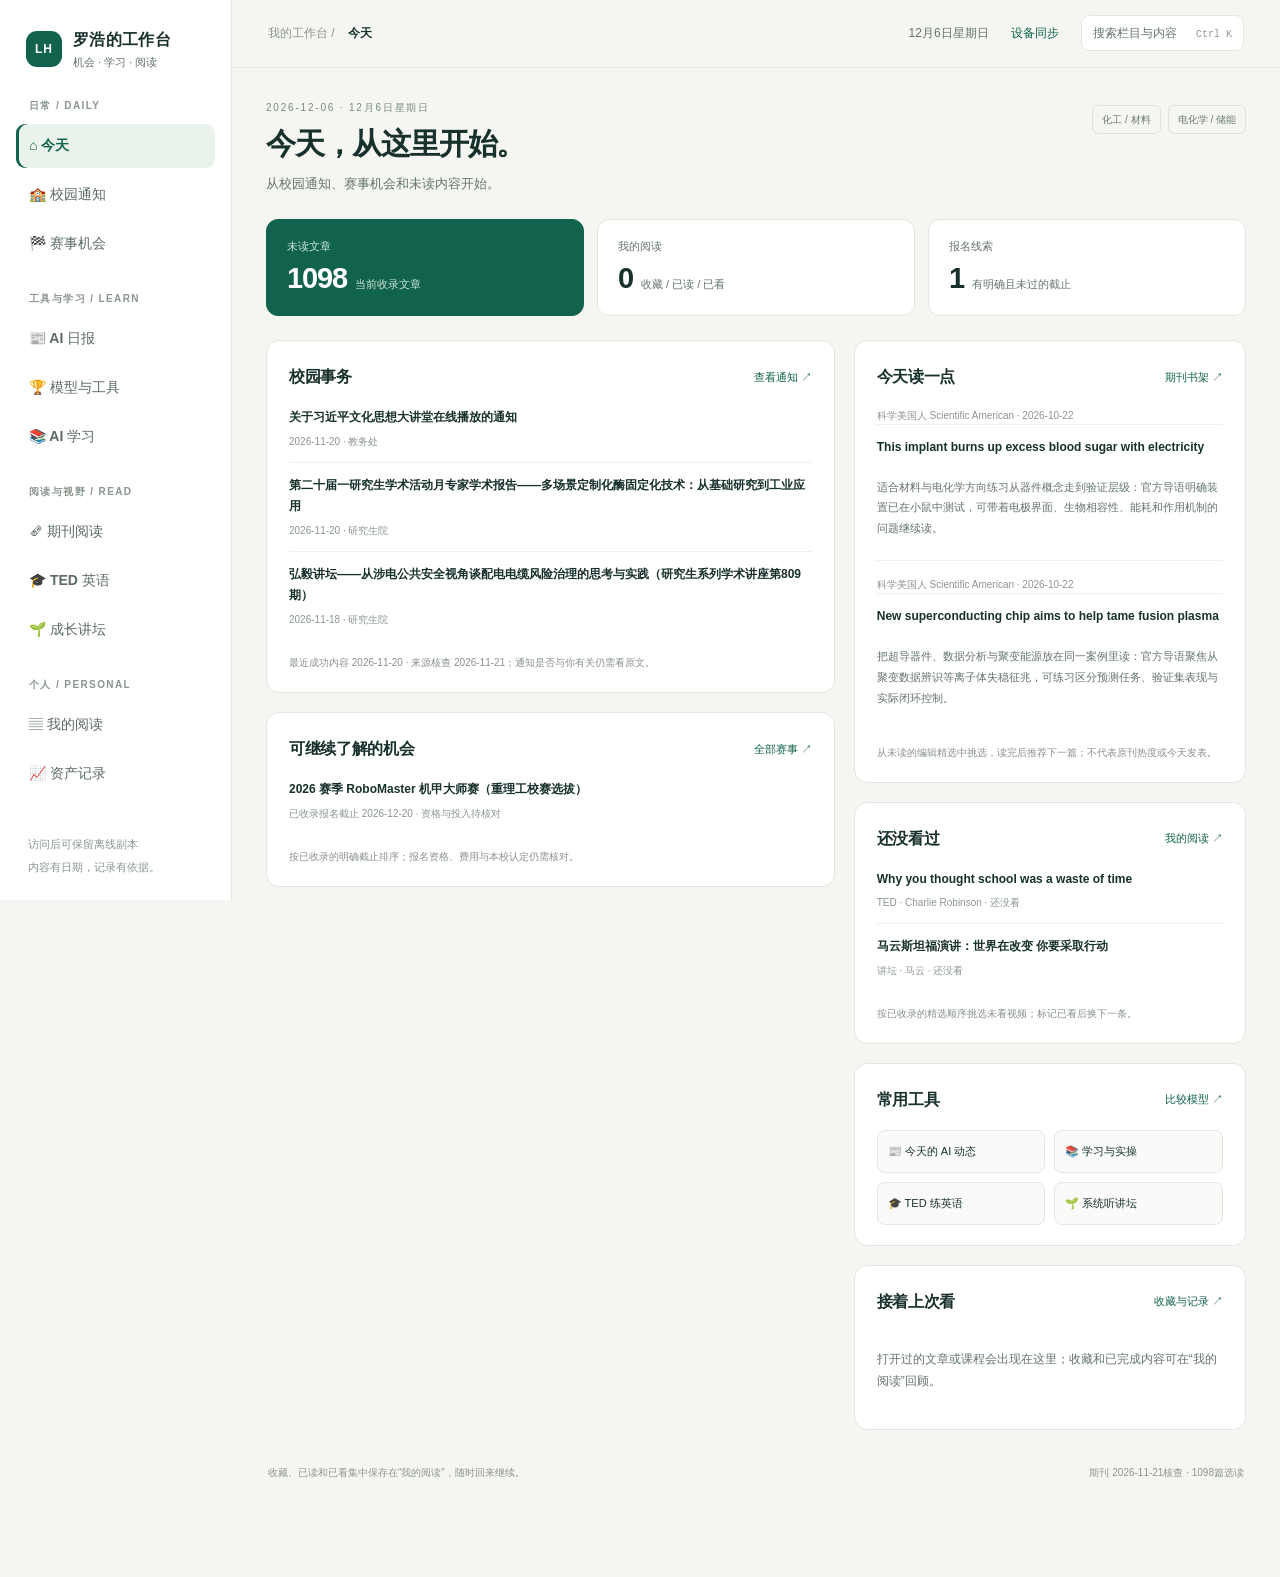
==== commit 09c01227: "每日全栏目维护 2026-11-21：重理工全量覆盖474条（补收主站/部门通知11-20共9条，CQUT_UPDATED=11-20、CHECKED=11-21）；期刊14/19真实刷新；基金公开净" ====
--- a/index.html
+++ b/index.html
@@ -2152,14 +2152,14 @@
   ];
 
 /* 本次实际请求全部已收录入口；访问受限不是来源已失效。 */
-window.COMP_CHECKED = "2026-11-20";
+window.COMP_CHECKED = "2026-11-21";
 window.COMP_CHECK_NOTE = "11月5日实际尝试全部183项全国赛事身份及学校、精选、备用入口，571个去重入口中30份正文可核查，其余受限保留。仅据完整官方大数据赛规则补充合规材料、公开核验链接和数据保护要求；不声称全量可报名、今日改规或来源失败即退役。183项名称与官方入口身份不变。 2026-11-15 复核：教育部认可的全国普通高校大学生竞赛目录（含计算机类竞赛指数2026版）未发生结构性调整，183项名称与官方入口身份不变；本页为静态参考目录，本次仅滚 CHECKED、不滚 UPDATED。";
 
 </script>
   <script>
 /* AI 情报站 - TED 英语演讲（认知提升 + 英语听力素材） */
 /* 2026-11-15 复核：40 条 TED 为 2026-09-23 策展、2026-11-05 全量核验官网页面（均 HTTP 200）的经典演讲，内容静态、不会过期；本次仅滚 CHECKED、不滚 UPDATED，无新增或下架。 */
-window.TED_CHECKED = "2026-11-20";
+window.TED_CHECKED = "2026-11-21";
 window.TED_UPDATED = "2026-11-05";
 window.TED_VIEWS_CAPTURED_AT = "2026-11-05";
 /* ============ TED TALKS (curated 2026-09-23，2026-09-28 re-verified；2026-11-05 全量复核40个官网页面并刷新封面图/官网播放量) ============
@@ -2331,7 +2331,7 @@
    2026-10-26：全量尝试194个BV；11个已核实播放变化单列采集日期，其他项保留原逐条日期，元数据日期不变。
    2026-11-01：全量尝试194个BV；5个已核实播放变化单列采集日期，其他项保留原逐条日期，元数据日期不变。
    整理证据见 _learning_review_2026-10-18.json；本次联网记录见 _learning_review_2026-11-01.json；没有为了凑数补入未经核实的视频。 */
-window.FORUM_CHECKED = "2026-11-20";
+window.FORUM_CHECKED = "2026-11-21";
 window.FORUM_UPDATED = "2026-11-05";
 window.FORUM_PLAY_CAPTURED_AT = "2026-10-14";
 window.FORUM_REVIEW_NOTE = "11月6日逐项请求全部194个独立BV，均取得HTTP 200完整官方响应：187条经BV、标题、播放数一致验证后更新播放并各自标注采集日2026-11-06，其中2条标题按官方原文对齐连续空格；7条为官方62002/62012「稿件不可见」，保留原播放且不带独立采集日，回退历史采集日2026-10-14，记录返回码但不自动删除系列条目。187条同期采集、7条为历史值，整体非全量同期刷新；分P与总时长沿用原核验，不能据统计响应声称全片可播。 2026-11-15 复核：194条系列元数据（标题/UP主/分P/总时长）未变，本次仅滚 CHECKED；播放量未重新抓取（需B站view API完整请求头，_refresh_forum.py旧裸UA仍待修正），保留11-06逐条采集日与10-14历史值，不冒充全量刷新。";
@@ -2639,7 +2639,7 @@
 /* 2026-11-19 复核：罗浩要求每天检查即真更新。已据独立官方抓取补入当日新上榜的 10 张模型卡（含榜首 Claude Fable 5.2 (max)=65），AA选录20项同步更新；旧卡与v4.3历史、TB/SWE保留，新卡未核实字段留空，不冒充全榜即时刷新。 */
 window.RANK_UPDATED = "2026-11-20";
 /* 2026-11-15 复核：Artificial Analysis Intelligence Index 已到 v5.0.1（2026-11 发布，重评 CritPt v2）。本页已录 iaa 分数（Kimi K3.1 Pro 46、Claude Opus 5.5 59、GPT-6 Astra 57、Claude Sonnet 5.5 55、GPT-6.1 Sol 55、Gemini 4 Argon 50、Grok 4.7 35 等）与 v5.0.1 当前榜一致；但 11-05 之后新上榜的 Claude Fable 5.2（#1，Intelligence Index 65）、Gemini 4 Carbon、GPT-6.1 Terra 等尚未补入本页。本次仅滚 CHECKED、不滚 UPDATED，新条目择机补录，不冒充全量即时刷新。 */
-window.RANK_CHECKED = "2026-11-20";
+window.RANK_CHECKED = "2026-11-21";
 /* 2026-11-16 复核：Artificial Analysis LLM Leaderboard 当前榜首仍为 Claude Fable 5.2 (max)=65，其后 Gemini 4 Carbon (high)=60、Claude Opus 5.5 (max)=59、GPT-6 Astra (max)=57、GPT-6.1 Sol (max)=55，本页已录模型 v5 分数与官方一致；新上榜项仍按 11-15 说明择机补录（涉及 _rank_review 证据与断言，属逻辑/设计范畴留 Codex），本次不滚 UPDATED、不改模型。 */
 window.RANK = {
   "models": [
@@ -4025,7 +4025,7 @@
    rel/w/why: 「🎯 与我相关」标记，由 _cqut_relevance.js 依 src/tag/标题自动判定，w=2 强相关、w=1 可能相关；
               仅供快速筛选，默认仍展示全部通知，不隐藏任何条目。改动通知后须重跑 _merge_cqut_news.js 幂等重算，
               _selfcheck.js 会逐条复算断言一致，防止手工漂移。
-   刷新后必须同步更新下面的 window.CQUT_UPDATED 与 CQUT_CHECKED；_selfcheck.js 会卡住「超过 2 天未更新」的回退。 */window.CQUT_UPDATED = "2026-11-19";
+   刷新后必须同步更新下面的 window.CQUT_UPDATED 与 CQUT_CHECKED；_selfcheck.js 会卡住「超过 2 天未更新」的回退。 */window.CQUT_UPDATED = "2026-11-20";
 
 window.CQUT_REL_NOTE = "🎯 与我相关：按研究生院/研工部、化工·材料学院、研究生培养与学位、科研项目与成果、化工材料方向、学科竞赛、奖助、文献资源、校园运行等公开信号自动标记（依据 src/tag/标题，规则见 _cqut_relevance.js）；仅作快速定位，不替代逐条阅读，也不隐藏任何通知。";
 
@@ -4042,6 +4042,114 @@
 ];
 
 window.CQUT_NOTICES = [
+  {
+    "t": "福耀科技大学校长王树国教授来校访问并为师生作专题报告",
+    "src": "学校",
+    "date": "2026-11-20",
+    "cat": "school",
+    "tag": "news",
+    "url": "https://www.cqut.edu.cn/info/1049/73141.htm",
+    "sum": "11月20日福耀科技大学校长王树国教授来校访问，以“新技术革命背景下的技术变革与人才培养”为题作专题报告，校党委书记康骞主持，校领导、职能部门负责人及师生代表参加。来源：学校要闻列表与首页栏目（发布日期 2026-11-20，标题/日期已核实；单篇正文 WebFetch 未读到完整内容，未编造后续细节）。",
+    "rel": 0,
+    "w": 0,
+    "why": ""
+  },
+  {
+    "t": "第14届“红岩思政”杯重庆市高校思政课教师教学技能竞赛颁奖典礼暨高校思政课建设推进会在校举办",
+    "src": "马克思主义学院",
+    "date": "2026-11-20",
+    "cat": "school",
+    "tag": "news",
+    "url": "https://www.cqut.edu.cn/info/1049/73138.htm",
+    "sum": "11月20日第14届“红岩思政”杯重庆市高校思政课教师教学技能竞赛颁奖典礼暨高校思政课建设推进会在花溪校区举办；本届共有76所高校293名教师参加复赛、80名进入决赛，学校马克思主义学院教师获特等奖、二等奖。来源：学校要闻单篇正文（发布日期 2026-11-20，已读取核实）。",
+    "rel": 1,
+    "w": 2,
+    "why": "学科竞赛"
+  },
+  {
+    "t": "学校党委理论学习中心组开展“情景式”集体学习 专题研究加快数字校园建设",
+    "src": "学校",
+    "date": "2026-11-20",
+    "cat": "school",
+    "tag": "news",
+    "url": "https://www.cqut.edu.cn/info/1049/73119.htm",
+    "sum": "11月18日学校召开党委理论学习中心组（扩大）会议，学习贯彻党的二十届五中全会精神与习近平总书记关于教育数字化的重要论述，围绕加快数字校园建设开展学习研讨，康骞主持、刘小康作重点发言。来源：学校要闻列表与首页栏目（发布日期 2026-11-20，标题/日期已核实；单篇正文 WebFetch 未读到完整内容，未编造细节）。",
+    "rel": 0,
+    "w": 0,
+    "why": ""
+  },
+  {
+    "t": "巴南区少年秋令营来校开展研学",
+    "src": "党委统战部",
+    "date": "2026-11-20",
+    "cat": "school",
+    "tag": "news",
+    "url": "https://www.cqut.edu.cn/info/1262/73144.htm",
+    "sum": "11月18日巴南区“协同护苗·研学筑梦”少年秋令营20名中小学生到花溪校区研学，参观校史展览馆、图书馆和新能源汽车现代产业学院，并与大学生志愿者座谈交流。来源：工作动态单篇正文（发布日期 2026-11-20，已读取核实）。",
+    "rel": 0,
+    "w": 0,
+    "why": ""
+  },
+  {
+    "t": "关于参加重庆市教委科研工作专题会的通知",
+    "src": "科学技术研究院",
+    "date": "2026-11-20",
+    "cat": "school",
+    "tag": "rs",
+    "url": "https://www.cqut.edu.cn/info/1104/73136.htm",
+    "sum": "重理工科研字[2026]338号：11月23日15:00在明德楼129会议室召开科研工作专题视频会，参会范围为校机关相关部门负责人及一类、二类教学机构党委书记与纪委书记，原则上不得请假。来源：部门通知·科研通知单篇正文（发布日期 2026-11-20，已读取核实）。",
+    "rel": 1,
+    "w": 2,
+    "why": "科研项目与成果"
+  },
+  {
+    "t": "关于习近平文化思想大讲堂在线播放的通知",
+    "src": "教务处",
+    "date": "2026-11-20",
+    "cat": "school",
+    "tag": "exam",
+    "url": "https://www.cqut.edu.cn/info/1103/73134.htm",
+    "sum": "习近平文化思想大讲堂第十一讲将于11月23日至29日在线播放，要求各教学单位组织师生收看，并由教学秘书于11月30日10:00前在线填报集中学习情况。来源：部门通知·教务通知列表页正文摘要（发布日期 2026-11-20，标题/日期及摘要已核实；单篇正文 WebFetch 未读到完整内容）。",
+    "rel": 0,
+    "w": 0,
+    "why": ""
+  },
+  {
+    "t": "第二十届一研究生学术活动月专家学术报告——多场景定制化酶固定化技术：从基础研究到工业应用",
+    "src": "研究生院",
+    "date": "2026-11-20",
+    "cat": "school",
+    "tag": "grad",
+    "url": "https://www.cqut.edu.cn/info/1105/73131.htm",
+    "sum": "第二十届研究生学术活动月专家学术报告暨弘毅讲坛第815期：报告题目“多场景定制化酶固定化技术——从基础研究到工业应用”，报告人姜艳军（河北工业大学化工学院副院长、化工节能过程集成与资源利用国家地方联合工程实验室主任），11月24日16:15在中山报告厅举行，研究生院主办、化学化工学院承办。来源：部门通知·研究生院通知列表页正文摘要（发布日期 2026-11-20，已核实；单篇正文 WebFetch 未读到完整内容）。",
+    "rel": 1,
+    "w": 2,
+    "why": "研究生院 / 化工·材料口"
+  },
+  {
+    "t": "关于转发重庆市科学技术局关于申报2026年度乡村振兴专项的通知",
+    "src": "科学技术研究院",
+    "date": "2026-11-20",
+    "cat": "school",
+    "tag": "rs",
+    "url": "https://www.cqut.edu.cn/info/1104/73127.htm",
+    "sum": "重理工科研字[2026]337号：转发重庆市科技局2026年度乡村振兴专项申报通知，项目类别含乡村振兴帮扶项目与鲁渝科技协作计划项目；校内材料盖章11月24日前、申报书在线提交11月25日前。来源：部门通知·科研通知单篇正文（发布日期 2026-11-20，已读取核实；正文另存的旧模板日期不复述以免混淆）。",
+    "rel": 0,
+    "w": 0,
+    "why": ""
+  },
+  {
+    "t": "【智汇理工·两江讲坛】人工智能驱动的脑机接口：推进脑疾病诊断与干预的范式变革",
+    "src": "学校",
+    "date": "2026-11-20",
+    "cat": "school",
+    "tag": "act",
+    "url": "https://www.cqut.edu.cn/info/1341/73124.htm",
+    "sum": "讲座聚焦人工智能与脑机接口技术融合及其在脑疾病精准诊断与干预中的应用，主讲人王倪传（香港理工大学语言科学及技术学系助理教授），11月20日15:00在两江校区汇文楼学术报告厅举行。来源：学术讲座单篇正文（发布日期 2026-11-20，已读取核实）。",
+    "rel": 0,
+    "w": 0,
+    "why": ""
+  },
   {
     "t": "关于重庆理工大学\"青马工程\"第十三期培训班拟录取学员名单的公示",
     "src": "校团委",
@@ -9746,8 +9854,8 @@
 };
 
 /* 核查尝试与内容成功更新分开记录；反爬挑战不能冒充新通知。 */
-window.CQUT_CHECKED = "2026-11-20";
-window.CQUT_CHECK_NOTE = "2026-11-20 每日全栏目维护（罗浩 11-12 全量覆盖口径：凡官网能看到的任何通知均收录，不再以本科/教职工/其他学院专属排除）。① 今日 www.cqut.edu.cn 首页全 8 栏目（学校要闻/工作动态/通知公告/采购招投标/人才培养/学术科研/对外合作/文化活动）经 WebFetch 完整可读；通知公告四个子栏目中 /tzgg/bmtz.htm（部门通知）、/tzgg/xsjz.htm（学术讲座）、/tzgg/zbxx.htm（招标信息）可读，/tzgg/xxtz1.htm（学校通知）仅返回导航壳；化学化工学院 chem.cqut.edu.cn/tzgg.htm?x=1&a=1 完整列表可读（135 条/17 页）；研究生院 /index/tzgg.htm 可读、单篇正文受 WAF 拦。② 11-19 那轮仅覆盖首页与学校通知列表，未覆盖部门通知/学术讲座/学术科研栏目详情页；今日全量核查发现并补收 26 条真实尚未入库条目（按 URL 去重）：主站首页栏目 8 条（73113 五粮液财务培训、73111 黄大年团队扁担银行观展（正文受阻写边界）、73118 何东毅两江讲坛从AI到脑科学、73055 计算机学院江津职业体验、73040 会计信息化竞赛、73087 黎曼芬斯勒几何会议（正文受阻写边界）、73065 会计信息化教程教材审核会、73061 士继清风讲堂（正文受阻写边界））；部门通知 10 条（73117 第13周考试周交通车、73095/73092/73091/73090/73088 弘毅讲坛 810-814 期、73089 科研启动基金任务书、73086 四六级口语考务培训、73084 教育部哲社专项申报、73083 学术英语演讲比赛）；化工学院 4 条（5502 发展对象公示、5483 入团积极分子公示、5471 选拔业务科室负责人、5501 入党积极分子公示，名单含个人姓名按最小必要不复述）；学术讲座 4 条（73112 智能技术学报作者分享会第13期、73029 社会学讲座、72886 论文规范讲堂、72876 校园新闻写作）。逐条按官网标题+单篇日期核实，正文可读处据正文写、受阻处只写有边界的说明，未编造细节。③ 本轮新增通知最高发布日期仍为 2026-11-19（今日官网无 11-20 新发布条目），CQUT_UPDATED 诚实维持 2026-11-19（非空滚、但确有 26 条真实内容增量），CQUT_CHECKED 更新为实际核查日 2026-11-20。④ 全量覆盖后共 465 条；镜像 URL（72999/72998、73038/73032、5486/73083 同赛事不同来源）按事件去重不另收；「🎯 与我相关」rel 维度由 _merge_cqut_news.js 幂等重算（265 相关：强 241/可能 24），默认全量展示不隐藏。";
+window.CQUT_CHECKED = "2026-11-21";
+window.CQUT_CHECK_NOTE = "2026-11-21 每日全栏目维护（罗浩 11-12 全量覆盖口径：凡官网能看到的任何通知均收录，不再以本科/教职工/其他学院专属排除）。① 今日 www.cqut.edu.cn 首页全 8 栏目可读，学校要闻 /xwzs/xxyw.htm、学校通知 /tzgg/xxtz1.htm、部门通知 /tzgg/bmtz.htm、招标信息 /tzgg/zbxx.htm 可读；学术讲座列表页首轮仅返回导航，但单篇 73124 可读并据正文收录；对外合作、文化活动列表页本次返回导航壳，首页对应栏目已核。化学化工学院 chem.cqut.edu.cn 与研究生院 yjsy.cqut.edu.cn 各镜像入口 curl 均返回 202 JS challenge、WebFetch 无可读正文，不判死链、不补造细节。② 按 URL 去重后补收 9 条官方 11-20 条目：学校要闻 3（73141 王树国来校报告、73138 红岩思政竞赛、73119 数字校园中心组学习）、工作动态 1（73144 巴南少年研学）、部门通知 4（73136 科研专题会、73134 文化思想大讲堂、73131 弘毅讲坛815期酶固定化技术、73127 乡村振兴专项申报）、学术讲座 1（73124 脑机接口）。逐条核对标题与单篇日期，正文可读 5 条据正文写摘要，受阻 4 条只写有边界说明；镜像 72998/72999 同赛事不另收。③ 本轮新增最高发布日为 2026-11-20（今日官网无 11-21 新发），CQUT_UPDATED 由 11-19 合法推进至 11-20，CQUT_CHECKED 为实际核查日 2026-11-21。④ 全量覆盖后共 474 条；「🎯 与我相关」由 _merge_cqut_news.js 重算为 268（强 244/可能 24），默认全量展示不隐藏。";
 
 window.CQUT_SOURCE_STATUS = "ok";
 window.CQUT_SOURCE_STATE = null;
@@ -9776,7 +9884,7 @@
  *   need 我需要做啥（自己动手那部分）   url 源地址
  * ========================================================================== */
 window.MATCH_UPDATED = "2026-11-20";
-window.MATCH_CHECKED = "2026-11-20";
+window.MATCH_CHECKED = "2026-11-21";
 /* 2026-11-20 复核：数维杯报名截止(11-20 06:00)已过并已开赛，退役至 MATCH_RETIRED；精选报名剩 2 条(均年份未核实保留)。
  * 2026-11-16 复核：数维杯官网(nmmcm.org.cn)确认第十二届秋季赛报名截止 2026-11-20 06:00、竞赛 11-20~24，仍未过报名窗口，保持有效；RoboMaster 12-20 与巴渝工匠 10 月内仍为未核实年份（来源受阻非退役证据），保留原线索。三条精选报名无新增过期证据，不退役、不改身份，仅滚 CHECKED。 */
 
@@ -10107,7 +10215,7 @@
 </script>
   <script>
 /* 基金看板数据（持仓 4 只 · 支付宝） */
-window.FUNDS_UPDATED = "2026-11-20";
+window.FUNDS_UPDATED = "2026-11-21";
 
 /* 首次填充数据来源：罗浩本人支付宝 App 持仓截图，时点 2026-09-25。
    深度档案(净值/业绩/规模/状态)于 2026-09-28 通过天天基金 F10 实抓刷新（QDII 净值有 T+2 滞后，见各条 navDate）。
@@ -10167,8 +10275,8 @@
 /* 2026-11-01：4只基金公开净值经天天基金数据源实抓核验；账户/余额宝、个股行情和旧档案未刷新。详见 _funds_review_2026-11-01.json。 */
 window.FUNDS_META = {
   "src": "用户提供的最新支付宝全部持有截图（本次同步 2026-10-15，截图时钟 20:27，截图未显示日历日期）",
-  "date": "2026-11-20",
-  "note": "2026-11-20 实抓复核4只基金已公布公开净值，原净值日见逐条navDate；账户及余额宝仍为2026-10-15快照。股票、阶段业绩和持仓档案保留旧值、旧日期。"
+  "date": "2026-11-21",
+  "note": "2026-11-21 实抓复核4只基金已公布公开净值，原净值日见逐条navDate；账户及余额宝仍为2026-10-15快照。股票、阶段业绩和持仓档案保留旧值、旧日期。"
 };
 
 /* 持仓：amt=持有金额(元)｜dayPL=昨日收益｜holdPL=持有收益｜holdPct=持有收益率(小数)
@@ -10190,9 +10298,9 @@
     "auto": "定投",
     "amtDate": "2026-10-15",
     "navAt": null,
-    "unit": 2.092,
-    "dayPct": 0.0038,
-    "navDate": "2026-11-18",
+    "unit": 2.0484,
+    "dayPct": -0.0208,
+    "navDate": "2026-11-19",
     "url": "https://fund.eastmoney.com/016452.html",
     "snapshotNote": "按用户补充的清晰截图同步；份额及对应基准净值未提供，暂停估算。",
     "cumulativePL": 22.88
@@ -10209,9 +10317,9 @@
     "auto": "",
     "amtDate": "2026-10-15",
     "navAt": null,
-    "unit": 1.0761,
-    "dayPct": -0.0001,
-    "navDate": "2026-11-19",
+    "unit": 1.0601,
+    "dayPct": -0.0149,
+    "navDate": "2026-11-20",
     "url": "https://fund.eastmoney.com/022432.html",
     "snapshotNote": "按用户补充的清晰截图同步；份额及对应基准净值未提供，暂停估算。",
     "cumulativePL": 1.12
@@ -10228,9 +10336,9 @@
     "auto": "定投",
     "amtDate": "2026-10-15",
     "navAt": null,
-    "unit": 3.0887,
-    "dayPct": 0.0062,
-    "navDate": "2026-11-18",
+    "unit": 3.0535,
+    "dayPct": -0.0114,
+    "navDate": "2026-11-19",
     "url": "https://fund.eastmoney.com/012920.html",
     "snapshotNote": "按用户补充的清晰截图同步；份额及对应基准净值未提供，暂停估算。",
     "cumulativePL": -77.4
@@ -10247,9 +10355,9 @@
     "auto": "",
     "amtDate": "2026-10-15",
     "navAt": null,
-    "unit": 1.0357,
-    "dayPct": 0.0055,
-    "navDate": "2026-11-19",
+    "unit": 0.9917,
+    "dayPct": -0.0425,
+    "navDate": "2026-11-20",
     "url": "https://fund.eastmoney.com/024480.html",
     "snapshotNote": "按用户补充的清晰截图同步；份额及对应基准净值未提供，暂停估算。",
     "cumulativePL": -580.59
@@ -10294,13 +10402,13 @@
    净值/业绩/规模/申购状态均来自天天基金页面原文（2026-09-28 抓取），抓不到就不写，绝不编造。 */
 window.FUNDS_DEEP = {
   date: "2026-10-16",
-  navCheckedAt: "2026-11-20",
+  navCheckedAt: "2026-11-21",
   src: "天天基金 fundf10.eastmoney.com（持仓/经理档案页，2026-09-28 实抓；阶段业绩 2026-10-08 复核，与 10-06/10-07 一致）",
   byCode: {
     "012920": {
       mgr: "郑希", mgrYears: "任职14年", mgrScale: "在管约579亿元",
       mgrNote: "易方达权益投资管理部副总经理，理学硕士；代表作易方达信息产业混合A任期回报约+712.71%，擅长TMT/全球科技成长。",
-      nav: 3.0887, navDate: "2026-11-18", dayPct: 0.0062,
+      nav: 3.0535, navDate: "2026-11-19", dayPct: -0.0114,
       perf: "近1月 -4.13%｜近3月 -21.66%｜近6月 +4.72%｜今年来 +38.00%｜近1年 +53.65%｜近3年 +261.17%｜成立来 +245.78%",
       scale: "74.92亿元（2026-06-30）",
       status: "暂停申购 · 单日限10元（QDII外汇额度紧张），开放赎回",
@@ -10317,7 +10425,7 @@
     "024480": {
       mgr: "金梓才", mgrYears: "任职11年", mgrScale: "在管约565亿元",
       mgrNote: "财通基金副总经理、权益投资总监，上海交大微电子硕士；代表作财通集成电路产业股票A任期回报约+636.69%，风格行业轮动、重仓TMT。",
-      nav: 1.0357, navDate: "2026-11-19", dayPct: 0.0055,
+      nav: 0.9917, navDate: "2026-11-20", dayPct: -0.0425,
       perf: "近1月 -21.66%｜近3月 -28.46%｜近6月 +15.59%｜今年来 +48.78%｜成立来 +54.25%（2025-10-31成立）",
       scale: "10.51亿元（2026-06-30）",
       status: "开放申购/赎回",
@@ -10334,7 +10442,7 @@
     "022432": {
       mgr: "宋巍巍", mgrYears: "指数团队", mgrScale: "管理40余只指数基金",
       mgrNote: "中欧基金量化/指数基金经理（量化投资决策委员会委员），历任中欧研究员、投资经理，同时管理机器人/芯片/软件开发/A500等多只指数产品。",
-      nav: 1.0761, navDate: "2026-11-19", dayPct: -0.0001,
+      nav: 1.0601, navDate: "2026-11-20", dayPct: -0.0149,
       perf: "近1月 -7.33%｜近3月 -13.13%｜近6月 -10.59%｜今年来 -7.47%｜近1年 -5.16%｜成立来 +13.52%（2024-11-04成立）",
       scale: "3.70亿元（2026-06-30）",
       status: "开放申购/赎回",
@@ -10351,7 +10459,7 @@
     "016452": {
       mgr: "张其思", mgrYears: "任职近4年", mgrScale: "本基金62.10亿元",
       mgrNote: "波士顿大学数理金融硕士，CFA/FRM；南方基金国际指数团队，同时管理纳指100/恒生科技/标普500等多只QDII指数产品。",
-      nav: 2.092, navDate: "2026-11-18", dayPct: 0.0038,
+      nav: 2.0484, navDate: "2026-11-19", dayPct: -0.0208,
       perf: "近1月 +2.00%｜近3月 +0.15%｜近6月 +12.79%｜今年来 +12.52%｜近1年 +14.14%｜近3年 +74.06%｜成立来 +130.49%（2022-11-29成立）",
       scale: "62.10亿元（2026-06-30）",
       status: "限大额 · 单日限10元（QDII外汇额度紧张），开放赎回",
@@ -10518,14 +10626,14 @@
   ]
 };
 
-window.FUNDS_CHECKED = "2026-11-20";
+window.FUNDS_CHECKED = "2026-11-21";
 
-window.FUNDS_CHECK_NOTE = "2026-11-20 实抓复核4只基金已公布公开净值，原净值日见逐条navDate；账户及余额宝仍为2026-10-15快照。股票、阶段业绩和持仓档案保留旧值、旧日期。";
+window.FUNDS_CHECK_NOTE = "2026-11-21 实抓复核4只基金已公布公开净值，原净值日见逐条navDate；账户及余额宝仍为2026-10-15快照。股票、阶段业绩和持仓档案保留旧值、旧日期。";
 
 </script>
   <script>
 // 仅官方渠道元数据与独立导读；证据见 _magazines_sources_a/b.json。
-window.MAGAZINES_CHECKED = "2026-11-20";
+window.MAGAZINES_CHECKED = "2026-11-21";
 window.MAGAZINES = [
   {
     "id": "shangjie",
@@ -10540,10 +10648,10 @@
     "feedUrl": "https://www.pedaily.cn/media/m439",
     "note": "官方账号入驻投资界；目前可核实列表以往期文章为主，以下保留原发布日期。",
     "accent": "#9f272b",
-    "checkedAt": "2026-11-20",
+    "checkedAt": "2026-11-21",
     "status": "ok",
     "sourceNote": "官方账号入驻投资界；目前可核实列表以往期文章为主，以下保留原发布日期。",
-    "lastSuccessAt": "2026-11-20",
+    "lastSuccessAt": "2026-11-21",
     "language": "zh"
   },
   {
@@ -10558,11 +10666,11 @@
     "feedUrl": "https://www.lifeweek.com.cn/magazine?magazineid=1",
     "note": "单篇未明确发布日期时留空，不以期刊出版日代填。数字刊可看导读，全文可能需要订阅。",
     "accent": "#be312f",
-    "checkedAt": "2026-11-20",
+    "checkedAt": "2026-11-21",
     "status": "ok",
     "sourceNote": "单篇未明确发布日期时留空，不以期刊出版日代填。数字刊可看导读，全文可能需要订阅。",
     "language": "zh",
-    "lastSuccessAt": "2026-11-20"
+    "lastSuccessAt": "2026-11-21"
   },
   {
     "id": "yimagazine",
@@ -10576,10 +10684,10 @@
     "feedUrl": "https://www.yicai.com/api/ajax/getlistbypid?page=1&pagesize=30&id=55&type=3",
     "note": "原《第一财经周刊》，现名《第一财经》YiMagazine，为月刊。可看导读，全文依官方提示订阅。",
     "accent": "#153f75",
-    "checkedAt": "2026-11-20",
+    "checkedAt": "2026-11-21",
     "status": "ok",
     "sourceNote": "原《第一财经周刊》，现名《第一财经》YiMagazine，为月刊。可看导读，全文依官方提示订阅。",
-    "lastSuccessAt": "2026-11-20",
+    "lastSuccessAt": "2026-11-21",
     "language": "zh"
   },
   {
@@ -10595,7 +10703,7 @@
     "feedUrl": "https://boyamedia.com/category-rw/",
     "note": "来自博雅天下官方频道。自动核查遇到空页面时保留已核实内容；不同网络访问情况可能不同。 本次自动核查未成功，保留已核实文章。",
     "accent": "#383e49",
-    "checkedAt": "2026-11-20",
+    "checkedAt": "2026-11-21",
     "status": "unavailable",
     "sourceNote": "来自博雅天下官方频道。自动核查遇到空页面时保留已核实内容；不同网络访问情况可能不同。",
     "language": "zh"
@@ -10613,7 +10721,7 @@
     "feedUrl": "https://boyamedia.com/category-bk/",
     "note": "来自博雅天下官方频道。自动核查遇到空页面时保留已核实内容；不同网络访问情况可能不同。 本次自动核查未成功，保留已核实文章。",
     "accent": "#be6a26",
-    "checkedAt": "2026-11-20",
+    "checkedAt": "2026-11-21",
     "status": "unavailable",
     "sourceNote": "来自博雅天下官方频道。自动核查遇到空页面时保留已核实内容；不同网络访问情况可能不同。",
     "language": "zh"
@@ -10630,7 +10738,7 @@
     "feedUrl": "https://www.globalpeople.com.cn/",
     "note": "正式刊名《环球人物》。标题与日期已通过官方索引核实，原站直接访问可能受限。 本次自动核查未成功，保留已核实文章。",
     "accent": "#297274",
-    "checkedAt": "2026-11-20",
+    "checkedAt": "2026-11-21",
     "status": "unavailable",
     "sourceNote": "正式刊名《环球人物》。标题与日期已通过官方索引核实，原站直接访问可能受限。",
     "language": "zh"
@@ -10649,9 +10757,9 @@
     "accent": "#b92836",
     "language": "zh",
     "parser": "cn",
-    "checkedAt": "2026-11-20",
+    "checkedAt": "2026-11-21",
     "status": "ok",
-    "lastSuccessAt": "2026-11-20",
+    "lastSuccessAt": "2026-11-21",
     "sourceNote": "仅收官方新闻频道；品牌观察推广稿不纳入。"
   },
   {
@@ -10668,9 +10776,9 @@
     "accent": "#e44052",
     "language": "zh",
     "parser": "cn",
-    "checkedAt": "2026-11-20",
+    "checkedAt": "2026-11-21",
     "status": "ok",
-    "lastSuccessAt": "2026-11-20",
+    "lastSuccessAt": "2026-11-21",
     "sourceNote": "官方 apex 站点可访问；专栏含历史精选，日期按原发布时间。"
   },
   {
@@ -10687,9 +10795,9 @@
     "accent": "#c54733",
     "language": "zh",
     "parser": "cn",
-    "checkedAt": "2026-11-20",
+    "checkedAt": "2026-11-21",
     "status": "ok",
-    "lastSuccessAt": "2026-11-20",
+    "lastSuccessAt": "2026-11-21",
     "sourceNote": "从官网提取题名和文章页明确日期。"
   },
   {
@@ -10706,9 +10814,9 @@
     "accent": "#194988",
     "language": "zh",
     "parser": "cn",
-    "checkedAt": "2026-11-20",
+    "checkedAt": "2026-11-21",
     "status": "ok",
-    "lastSuccessAt": "2026-11-20",
+    "lastSuccessAt": "2026-11-21",
     "sourceNote": "部分原文需订阅；仅显示元数据并链接官网。"
   },
   {
@@ -10725,9 +10833,9 @@
     "accent": "#287084",
     "language": "zh",
     "parser": "cn",
-    "checkedAt": "2026-11-20",
+    "checkedAt": "2026-11-21",
     "status": "ok",
-    "lastSuccessAt": "2026-11-20",
+    "lastSuccessAt": "2026-11-21",
     "sourceNote": "原文可能需要财新订阅；不绕过付费墙。"
   },
   {
@@ -10744,9 +10852,9 @@
     "accent": "#296d52",
     "language": "zh",
     "parser": "cn",
-    "checkedAt": "2026-11-20",
+    "checkedAt": "2026-11-21",
     "status": "ok",
-    "lastSuccessAt": "2026-11-20",
+    "lastSuccessAt": "2026-11-21",
     "sourceNote": "新闻周报；部分文章有会员阅读限制。"
   },
   {
@@ -10762,9 +10870,9 @@
     "note": "英文原文；本站仅收录标题、时间和官方链接，全文访问及订阅要求以官网提示为准。",
     "accent": "#a93329",
     "language": "en",
-    "checkedAt": "2026-11-20",
+    "checkedAt": "2026-11-21",
     "status": "ok",
-    "lastSuccessAt": "2026-11-20",
+    "lastSuccessAt": "2026-11-21",
     "sourceNote": "英文原文；本站仅收录标题、时间和官方链接，全文访问及订阅要求以官网提示为准。",
     "parser": "rss",
     "feedUrls": [
@@ -10781,12 +10889,12 @@
       "www.nature.com"
     ],
     "feedUrl": "https://www.nature.com/nature.rss",
-    "note": "英文原文；本站仅收录标题、时间和官方链接，全文访问及订阅要求以官网提示为准。 本次自动核查未成功，保留已核实文章。",
+    "note": "英文原文；本站仅收录标题、时间和官方链接，全文访问及订阅要求以官网提示为准。",
     "accent": "#d2222a",
     "language": "en",
-    "checkedAt": "2026-11-20",
-    "status": "unavailable",
-    "lastSuccessAt": "2026-11-19",
+    "checkedAt": "2026-11-21",
+    "status": "ok",
+    "lastSuccessAt": "2026-11-21",
     "sourceNote": "英文原文；本站仅收录标题、时间和官方链接，全文访问及订阅要求以官网提示为准。",
     "parser": "rss",
     "feedUrls": [
@@ -10806,9 +10914,9 @@
     "note": "英文原文；本站仅收录标题、时间和官方链接，全文访问及订阅要求以官网提示为准。",
     "accent": "#267e9a",
     "language": "en",
-    "checkedAt": "2026-11-20",
+    "checkedAt": "2026-11-21",
     "status": "ok",
-    "lastSuccessAt": "2026-11-20",
+    "lastSuccessAt": "2026-11-21",
     "sourceNote": "英文原文；本站仅收录标题、时间和官方链接，全文访问及订阅要求以官网提示为准。",
     "parser": "rss",
     "feedUrls": [
@@ -10829,7 +10937,7 @@
     "note": "英文原文；本站仅收录标题、时间和官方链接，全文访问及订阅要求以官网提示为准。 本次自动核查未成功，保留已核实文章。",
     "accent": "#c33229",
     "language": "en",
-    "checkedAt": "2026-11-20",
+    "checkedAt": "2026-11-21",
     "status": "unavailable",
     "lastSuccessAt": "2026-11-10",
     "sourceNote": "英文原文；本站仅收录标题、时间和官方链接，全文访问及订阅要求以官网提示为准。",
@@ -10851,7 +10959,7 @@
     "note": "英文原文；本站仅收录标题、时间和官方链接，全文访问及订阅要求以官网提示为准。 本次自动核查未成功，保留已核实文章。",
     "accent": "#d02a25",
     "language": "en",
-    "checkedAt": "2026-11-20",
+    "checkedAt": "2026-11-21",
     "status": "unavailable",
     "lastSuccessAt": "2026-11-18",
     "sourceNote": "英文原文；本站仅收录标题、时间和官方链接，全文访问及订阅要求以官网提示为准。",
@@ -10874,9 +10982,9 @@
     "note": "英文原文；本站仅收录标题、时间和官方链接，全文访问及订阅要求以官网提示为准。",
     "accent": "#aa6c22",
     "language": "en",
-    "checkedAt": "2026-11-20",
+    "checkedAt": "2026-11-21",
     "status": "ok",
-    "lastSuccessAt": "2026-11-20",
+    "lastSuccessAt": "2026-11-21",
     "sourceNote": "英文原文；本站仅收录标题、时间和官方链接，全文访问及订阅要求以官网提示为准。",
     "parser": "rss",
     "feedUrls": [
@@ -10898,9 +11006,9 @@
     "note": "英文原文；官方说明提供免费可读的科学报道。热门依据官网过去一周 Most Read Articles，不代表全网热度。",
     "accent": "#286c8d",
     "language": "en",
-    "checkedAt": "2026-11-20",
+    "checkedAt": "2026-11-21",
     "status": "ok",
-    "lastSuccessAt": "2026-11-20",
+    "lastSuccessAt": "2026-11-21",
     "sourceNote": "英文原文；官方说明提供免费可读的科学报道。热门依据官网过去一周 Most Read Articles，不代表全网热度。",
     "parser": "rss",
     "feedUrls": [
@@ -10920,7 +11028,7 @@
     "url": "https://news.pedaily.cn/202504/549033.shtml",
     "publishedAt": "2025-04-28",
     "summary": "从钢琴行业案例，观察需求变化与企业转型。",
-    "checkedAt": "2026-11-20",
+    "checkedAt": "2026-11-21",
     "archive": true,
     "featuredReason": "以往期行业案例观察需求变化；先核对原日期，再思考哪些问题仍值得参考。",
     "featuredPriority": 43
@@ -10931,7 +11039,7 @@
     "url": "https://news.pedaily.cn/202405/534446.shtml",
     "publishedAt": "2024-05-24",
     "summary": "沿着折扣零售的选品与供应链，拆解一家企业的经营路径。",
-    "checkedAt": "2026-11-20",
+    "checkedAt": "2026-11-21",
     "archive": true
   },
   {
@@ -10940,7 +11048,7 @@
     "url": "https://news.pedaily.cn/202403/531673.shtml",
     "publishedAt": "2024-03-27",
     "summary": "据标题的阅读切入点：《100亿的福耀科技大学，藏着曹德旺的什么企图？》。区分个体经验、调查结果与教育主张；关注年龄、家庭及制度背景，避免把单一案例变成对所有人的要求。",
-    "checkedAt": "2026-11-20",
+    "checkedAt": "2026-11-21",
     "summaryBasis": "title-and-publication"
   },
   {
@@ -10949,7 +11057,7 @@
     "url": "https://news.pedaily.cn/202403/530654.shtml",
     "publishedAt": "2024-03-05",
     "summary": "据标题的阅读切入点：《2024年，谁能拿到投资机构的钱？》。核对收入、利润、现金流与估值各自的口径；关注风险由谁承担以及信息是否完整，不从报道直接推出交易决定。",
-    "checkedAt": "2026-11-20",
+    "checkedAt": "2026-11-21",
     "summaryBasis": "title-and-publication"
   },
   {
@@ -10958,7 +11066,7 @@
     "url": "https://news.pedaily.cn/202402/530448.shtml",
     "publishedAt": "2024-02-29",
     "summary": "据标题的阅读切入点：《价格战杀疯了，燃油车苦撑》。从产品、成本与渠道三处看竞争；核对销量和利润的口径及时间范围，思考技术路线变化如何传到企业经营。",
-    "checkedAt": "2026-11-20",
+    "checkedAt": "2026-11-21",
     "summaryBasis": "title-and-publication"
   },
   {
@@ -10967,7 +11075,7 @@
     "url": "https://news.pedaily.cn/202402/530247.shtml",
     "publishedAt": "2024-02-26",
     "summary": "据标题的阅读切入点：《李宁，真急了》。观察需求、定价、渠道与品牌定位如何相互作用；区分个别案例和市场趋势，核对数据时间及样本范围。",
-    "checkedAt": "2026-11-20",
+    "checkedAt": "2026-11-21",
     "summaryBasis": "title-and-publication"
   },
   {
@@ -10976,7 +11084,7 @@
     "url": "https://news.pedaily.cn/202402/530139.shtml",
     "publishedAt": "2024-02-23",
     "summary": "据标题的阅读切入点：《2024年，第一家停产的新能源汽车出现了》。从产品、成本与渠道三处看竞争；核对销量和利润的口径及时间范围，思考技术路线变化如何传到企业经营。",
-    "checkedAt": "2026-11-20",
+    "checkedAt": "2026-11-21",
     "summaryBasis": "title-and-publication"
   },
   {
@@ -10985,7 +11093,7 @@
     "url": "https://news.pedaily.cn/202307/517233.shtml",
     "publishedAt": "2023-07-10",
     "summary": "据标题的阅读切入点：《3年狂飙900亿，恐怖的极兔》。核对商业模式、成本与利益分配；把案例叙述和数据证据分开，观察结论适用于什么市场与时间范围。",
-    "checkedAt": "2026-11-20",
+    "checkedAt": "2026-11-21",
     "summaryBasis": "title-and-publication"
   },
   {
@@ -10994,7 +11102,7 @@
     "url": "https://www.lifeweek.com.cn/article/275247",
     "publishedAt": null,
     "summary": "据标题的阅读切入点：《喜马拉雅之变》。从作者选取的细节与观察角度入手；区分个人体验、文化解释与普遍判断，记录一个与你自身经验相关的问题。",
-    "checkedAt": "2026-11-20",
+    "checkedAt": "2026-11-21",
     "summaryBasis": "title-and-publication"
   },
   {
@@ -11003,7 +11111,7 @@
     "url": "https://www.lifeweek.com.cn/article/275248",
     "publishedAt": null,
     "summary": "据标题的阅读切入点：《喜马拉雅山地质与地理》。从作者选取的细节与观察角度入手；区分个人体验、文化解释与普遍判断，记录一个与你自身经验相关的问题。",
-    "checkedAt": "2026-11-20",
+    "checkedAt": "2026-11-21",
     "summaryBasis": "title-and-publication"
   },
   {
@@ -11012,7 +11120,7 @@
     "url": "https://www.lifeweek.com.cn/article/275239",
     "publishedAt": null,
     "summary": "据标题的阅读切入点：《从暴利到内卷的牙科》。从作者选取的细节与观察角度入手；区分个人体验、文化解释与普遍判断，记录一个与你自身经验相关的问题。",
-    "checkedAt": "2026-11-20",
+    "checkedAt": "2026-11-21",
     "summaryBasis": "title-and-publication"
   },
   {
@@ -11021,7 +11129,7 @@
     "url": "https://www.lifeweek.com.cn/article/275241",
     "publishedAt": null,
     "summary": "据标题的阅读切入点：《波切蒂诺为美国足球留下哪些遗产？》。先梳理事件时间线和各方立场；把已核实事实、当事人说法与作者判断分开，再看制度和历史背景如何影响解释。",
-    "checkedAt": "2026-11-20",
+    "checkedAt": "2026-11-21",
     "summaryBasis": "title-and-publication"
   },
   {
@@ -11213,7 +11321,7 @@
     "url": "https://www.yicai.com/vip/news/103429769.html",
     "publishedAt": "2026-11-09",
     "summary": "据标题的阅读切入点：《与异常天气共处》。核对商业模式、成本与利益分配；把案例叙述和数据证据分开，观察结论适用于什么市场与时间范围。",
-    "checkedAt": "2026-11-20",
+    "checkedAt": "2026-11-21",
     "summaryBasis": "title-and-publication"
   },
   {
@@ -11222,7 +11330,7 @@
     "url": "https://www.yicai.com/vip/news/103429730.html",
     "publishedAt": "2026-11-09",
     "summary": "据标题的阅读切入点：《进博这一场，一财全在场》。核对商业模式、成本与利益分配；把案例叙述和数据证据分开，观察结论适用于什么市场与时间范围。",
-    "checkedAt": "2026-11-20",
+    "checkedAt": "2026-11-21",
     "summaryBasis": "title-and-publication"
   },
   {
@@ -11231,7 +11339,7 @@
     "url": "https://www.yicai.com/vip/news/103429727.html",
     "publishedAt": "2026-11-09",
     "summary": "据标题的阅读切入点：《耐克中国，难在渠道之外》。核对商业模式、成本与利益分配；把案例叙述和数据证据分开，观察结论适用于什么市场与时间范围。",
-    "checkedAt": "2026-11-20",
+    "checkedAt": "2026-11-21",
     "summaryBasis": "title-and-publication"
   },
   {
@@ -11240,7 +11348,7 @@
     "url": "https://www.yicai.com/vip/news/103429552.html",
     "publishedAt": "2026-11-09",
     "summary": "据标题的阅读切入点：《中国体育明星的商业突破之路》。核对商业模式、成本与利益分配；把案例叙述和数据证据分开，观察结论适用于什么市场与时间范围。",
-    "checkedAt": "2026-11-20",
+    "checkedAt": "2026-11-21",
     "summaryBasis": "title-and-publication"
   },
   {
@@ -11249,7 +11357,7 @@
     "url": "https://www.yicai.com/vip/news/103429549.html",
     "publishedAt": "2026-11-09",
     "summary": "据标题的阅读切入点：《面包新物语》。核对商业模式、成本与利益分配；把案例叙述和数据证据分开，观察结论适用于什么市场与时间范围。",
-    "checkedAt": "2026-11-20",
+    "checkedAt": "2026-11-21",
     "summaryBasis": "title-and-publication"
   },
   {
@@ -11258,7 +11366,7 @@
     "url": "https://www.yicai.com/vip/news/103429545.html",
     "publishedAt": "2026-11-07",
     "summary": "据标题的阅读切入点：《优衣库的全球平衡术》。核对商业模式、成本与利益分配；把案例叙述和数据证据分开，观察结论适用于什么市场与时间范围。",
-    "checkedAt": "2026-11-20",
+    "checkedAt": "2026-11-21",
     "summaryBasis": "title-and-publication"
   },
   {
@@ -11267,7 +11375,7 @@
     "url": "https://www.yicai.com/vip/news/103429536.html",
     "publishedAt": "2026-11-06",
     "summary": "据标题的阅读切入点：《放不下的第一学历》。核对商业模式、成本与利益分配；把案例叙述和数据证据分开，观察结论适用于什么市场与时间范围。",
-    "checkedAt": "2026-11-20",
+    "checkedAt": "2026-11-21",
     "summaryBasis": "title-and-publication"
   },
   {
@@ -11276,7 +11384,7 @@
     "url": "https://www.yicai.com/vip/news/103428857.html",
     "publishedAt": "2026-11-06",
     "summary": "据标题的阅读切入点：《澳洲保健品是怎么火起来的》。核对商业模式、成本与利益分配；把案例叙述和数据证据分开，观察结论适用于什么市场与时间范围。",
-    "checkedAt": "2026-11-20",
+    "checkedAt": "2026-11-21",
     "summaryBasis": "title-and-publication"
   },
   {
@@ -11285,7 +11393,7 @@
     "url": "https://www.yicai.com/vip/news/103427541.html",
     "publishedAt": "2026-11-06",
     "summary": "据标题的阅读切入点：《法国再掀抗议潮》。核对商业模式、成本与利益分配；把案例叙述和数据证据分开，观察结论适用于什么市场与时间范围。",
-    "checkedAt": "2026-11-20",
+    "checkedAt": "2026-11-21",
     "summaryBasis": "title-and-publication"
   },
   {
@@ -11294,7 +11402,7 @@
     "url": "https://www.yicai.com/vip/news/103427456.html",
     "publishedAt": "2026-11-06",
     "summary": "据标题的阅读切入点：《骚乱之下，不断撕扯的法国政坛》。核对商业模式、成本与利益分配；把案例叙述和数据证据分开，观察结论适用于什么市场与时间范围。",
-    "checkedAt": "2026-11-20",
+    "checkedAt": "2026-11-21",
     "summaryBasis": "title-and-publication"
   },
   {
@@ -11303,7 +11411,7 @@
     "url": "https://www.yicai.com/vip/news/103427453.html",
     "publishedAt": "2026-11-06",
     "summary": "据标题的阅读切入点：《马斯克推出了飞天汽车Roadster，然后呢？》。从产品、成本与渠道三处看竞争；核对销量和利润的口径及时间范围，思考技术路线变化如何传到企业经营。",
-    "checkedAt": "2026-11-20",
+    "checkedAt": "2026-11-21",
     "summaryBasis": "title-and-publication"
   },
   {
@@ -11312,7 +11420,7 @@
     "url": "https://www.yicai.com/vip/news/103427450.html",
     "publishedAt": "2026-11-06",
     "summary": "据标题的阅读切入点：《美军全面撤出伊拉克》。核对商业模式、成本与利益分配；把案例叙述和数据证据分开，观察结论适用于什么市场与时间范围。",
-    "checkedAt": "2026-11-20",
+    "checkedAt": "2026-11-21",
     "summaryBasis": "title-and-publication"
   },
   {
@@ -11321,7 +11429,7 @@
     "url": "https://www.yicai.com/vip/news/103427417.html",
     "publishedAt": "2026-11-06",
     "summary": "据标题的阅读切入点：《全球汽油车销量占比首次跌破50%》。核对商业模式、成本与利益分配；把案例叙述和数据证据分开，观察结论适用于什么市场与时间范围。",
-    "checkedAt": "2026-11-20",
+    "checkedAt": "2026-11-21",
     "summaryBasis": "title-and-publication"
   },
   {
@@ -11330,7 +11438,7 @@
     "url": "https://www.yicai.com/vip/news/103427410.html",
     "publishedAt": "2026-11-06",
     "summary": "据标题的阅读切入点：《2026年全球创新指数发布，人工智能推动创新投资》。区分模型能力、产品体验与商业承诺；核对具体任务、比较基线、数据限制与使用成本，避免把演示当成普遍能力。",
-    "checkedAt": "2026-11-20",
+    "checkedAt": "2026-11-21",
     "summaryBasis": "title-and-publication"
   },
   {
@@ -11339,7 +11447,7 @@
     "url": "https://www.yicai.com/vip/news/103427373.html",
     "publishedAt": "2026-11-06",
     "summary": "据标题的阅读切入点：《罗伯特·霍尔与迈克尔·伍德福德》。核对商业模式、成本与利益分配；把案例叙述和数据证据分开，观察结论适用于什么市场与时间范围。",
-    "checkedAt": "2026-11-20",
+    "checkedAt": "2026-11-21",
     "summaryBasis": "title-and-publication"
   },
   {
@@ -11348,7 +11456,7 @@
     "url": "https://www.yicai.com/vip/news/103427371.html",
     "publishedAt": "2026-11-06",
     "summary": "据标题的阅读切入点：《世界银行行长：全球青年就业缺口或达8亿，我们该怎么做》。从岗位、组织和个人选择三个层面读；核对案例背景与制度约束，思考哪些经验可迁移、哪些依赖特定条件。",
-    "checkedAt": "2026-11-20",
+    "checkedAt": "2026-11-21",
     "summaryBasis": "title-and-publication"
   },
   {
@@ -11357,7 +11465,7 @@
     "url": "https://www.yicai.com/vip/news/103427074.html",
     "publishedAt": "2026-11-05",
     "summary": "据标题的阅读切入点：《重归硬件本源：约翰·特努斯开启苹果新时代》。核对商业模式、成本与利益分配；把案例叙述和数据证据分开，观察结论适用于什么市场与时间范围。",
-    "checkedAt": "2026-11-20",
+    "checkedAt": "2026-11-21",
     "summaryBasis": "title-and-publication"
   },
   {
@@ -11366,7 +11474,7 @@
     "url": "https://www.yicai.com/vip/news/103427056.html",
     "publishedAt": "2026-11-05",
     "summary": "据标题的阅读切入点：《英美部分蔬果营养较50年前少5成》。核对商业模式、成本与利益分配；把案例叙述和数据证据分开，观察结论适用于什么市场与时间范围。",
-    "checkedAt": "2026-11-20",
+    "checkedAt": "2026-11-21",
     "summaryBasis": "title-and-publication"
   },
   {
@@ -11375,7 +11483,7 @@
     "url": "https://www.yicai.com/vip/news/103427045.html",
     "publishedAt": "2026-11-05",
     "summary": "据标题的阅读切入点：《独立游戏开发者担忧AI快速仿制，收紧公开试玩》。核对商业模式、成本与利益分配；把案例叙述和数据证据分开，观察结论适用于什么市场与时间范围。",
-    "checkedAt": "2026-11-20",
+    "checkedAt": "2026-11-21",
     "summaryBasis": "title-and-publication"
   },
   {
@@ -11384,7 +11492,7 @@
     "url": "https://www.yicai.com/vip/news/103427043.html",
     "publishedAt": "2026-11-05",
     "summary": "据标题的阅读切入点：《倒游香港》。核对商业模式、成本与利益分配；把案例叙述和数据证据分开，观察结论适用于什么市场与时间范围。",
-    "checkedAt": "2026-11-20",
+    "checkedAt": "2026-11-21",
     "summaryBasis": "title-and-publication"
   },
   {
@@ -11393,7 +11501,7 @@
     "url": "https://www.yicai.com/vip/news/103427042.html",
     "publishedAt": "2026-11-05",
     "summary": "据标题的阅读切入点：《构建神话或从叙事的角度看待AI》。核对商业模式、成本与利益分配；把案例叙述和数据证据分开，观察结论适用于什么市场与时间范围。",
-    "checkedAt": "2026-11-20",
+    "checkedAt": "2026-11-21",
     "summaryBasis": "title-and-publication"
   },
   {
@@ -11402,7 +11510,7 @@
     "url": "https://www.yicai.com/vip/news/103426914.html",
     "publishedAt": "2026-11-05",
     "summary": "据标题的阅读切入点：《大众偶像是否能拯救中产设计品牌？》。观察需求、定价、渠道与品牌定位如何相互作用；区分个别案例和市场趋势，核对数据时间及样本范围。",
-    "checkedAt": "2026-11-20",
+    "checkedAt": "2026-11-21",
     "summaryBasis": "title-and-publication"
   },
   {
@@ -11411,7 +11519,7 @@
     "url": "https://www.yicai.com/vip/news/103426910.html",
     "publishedAt": "2026-11-05",
     "summary": "据标题的阅读切入点：《第二次抓住消费者》。观察需求、定价、渠道与品牌定位如何相互作用；区分个别案例和市场趋势，核对数据时间及样本范围。",
-    "checkedAt": "2026-11-20",
+    "checkedAt": "2026-11-21",
     "summaryBasis": "title-and-publication"
   },
   {
@@ -11420,7 +11528,7 @@
     "url": "https://www.yicai.com/vip/news/103425673.html",
     "publishedAt": "2026-11-05",
     "summary": "据标题的阅读切入点：《为什么我们总能把行业利润干到薄如蝉翼》。核对商业模式、成本与利益分配；把案例叙述和数据证据分开，观察结论适用于什么市场与时间范围。",
-    "checkedAt": "2026-11-20",
+    "checkedAt": "2026-11-21",
     "summaryBasis": "title-and-publication"
   },
   {
@@ -11429,7 +11537,7 @@
     "url": "https://www.yicai.com/vip/news/103425661.html",
     "publishedAt": "2026-11-05",
     "summary": "据标题的阅读切入点：《AI个人助理应该多主动？》。核对商业模式、成本与利益分配；把案例叙述和数据证据分开，观察结论适用于什么市场与时间范围。",
-    "checkedAt": "2026-11-20",
+    "checkedAt": "2026-11-21",
     "summaryBasis": "title-and-publication"
   },
   {
@@ -11438,7 +11546,7 @@
     "url": "https://www.yicai.com/vip/news/103425658.html",
     "publishedAt": "2026-11-05",
     "summary": "据标题的阅读切入点：《美伊战事半年后，迪拜人在中国的华丽路演》。核对商业模式、成本与利益分配；把案例叙述和数据证据分开，观察结论适用于什么市场与时间范围。",
-    "checkedAt": "2026-11-20",
+    "checkedAt": "2026-11-21",
     "summaryBasis": "title-and-publication"
   },
   {
@@ -11447,7 +11555,7 @@
     "url": "https://www.yicai.com/vip/news/103425653.html",
     "publishedAt": "2026-11-05",
     "summary": "据标题的阅读切入点：《过剩时代》。核对商业模式、成本与利益分配；把案例叙述和数据证据分开，观察结论适用于什么市场与时间范围。",
-    "checkedAt": "2026-11-20",
+    "checkedAt": "2026-11-21",
     "summaryBasis": "title-and-publication"
   },
   {
@@ -11456,7 +11564,7 @@
     "url": "https://www.yicai.com/vip/news/103424878.html",
     "publishedAt": "2026-11-05",
     "summary": "据标题的阅读切入点：《技术并非产品创新的唯一答案》。核对商业模式、成本与利益分配；把案例叙述和数据证据分开，观察结论适用于什么市场与时间范围。",
-    "checkedAt": "2026-11-20",
+    "checkedAt": "2026-11-21",
     "summaryBasis": "title-and-publication"
   },
   {
@@ -11465,7 +11573,7 @@
     "url": "https://www.yicai.com/vip/news/103423752.html",
     "publishedAt": "2026-11-05",
     "summary": "据标题的阅读切入点：《村里的新房子：让建筑师再造家》。核对商业模式、成本与利益分配；把案例叙述和数据证据分开，观察结论适用于什么市场与时间范围。",
-    "checkedAt": "2026-11-20",
+    "checkedAt": "2026-11-21",
     "summaryBasis": "title-and-publication"
   },
   {
@@ -11474,7 +11582,7 @@
     "url": "https://www.yicai.com/vip/news/103423745.html",
     "publishedAt": "2026-11-04",
     "summary": "据标题的阅读切入点：《墙上的出题人》。核对商业模式、成本与利益分配；把案例叙述和数据证据分开，观察结论适用于什么市场与时间范围。",
-    "checkedAt": "2026-11-20",
+    "checkedAt": "2026-11-21",
     "summaryBasis": "title-and-publication"
   },
   {
@@ -11869,11 +11977,110 @@
   },
   {
     "publication": "chinanewsweek",
+    "title": "娱乐巨头的“超级印钞机”，来了",
+    "url": "https://www.inewsweek.cn/wh/2026-11-20/33241.shtml",
+    "publishedAt": "2026-11-20",
+    "summary": "据标题的阅读切入点：《娱乐巨头的“超级印钞机”，来了》。先整理事件时间线、来源与各方说法；区分报道事实、因果解释和评论，检查是否遗漏关键背景。",
+    "checkedAt": "2026-11-21",
+    "summaryBasis": "title-and-publication"
+  },
+  {
+    "publication": "chinanewsweek",
+    "title": "爆款游戏，突然下架了",
+    "url": "https://www.inewsweek.cn/wh/2026-11-20/33232.shtml",
+    "publishedAt": "2026-11-20",
+    "summary": "据标题的阅读切入点：《爆款游戏，突然下架了》。先整理事件时间线、来源与各方说法；区分报道事实、因果解释和评论，检查是否遗漏关键背景。",
+    "checkedAt": "2026-11-21",
+    "summaryBasis": "title-and-publication"
+  },
+  {
+    "publication": "chinanewsweek",
+    "title": "“年轻人往里面一排队，周围都是异样的眼神”",
+    "url": "https://www.inewsweek.cn/society/2026-11-20/33239.shtml",
+    "publishedAt": "2026-11-20",
+    "summary": "据标题的阅读切入点：《“年轻人往里面一排队，周围都是异样的眼神”》。先整理事件时间线、来源与各方说法；区分报道事实、因果解释和评论，检查是否遗漏关键背景。",
+    "checkedAt": "2026-11-21",
+    "summaryBasis": "title-and-publication"
+  },
+  {
+    "publication": "chinanewsweek",
+    "title": "“有史以来最好上岸的一年！扩招3.81万个事业编”，谁在批量制造\"幽灵编制\"",
+    "url": "https://www.inewsweek.cn/society/2026-11-20/33238.shtml",
+    "publishedAt": "2026-11-20",
+    "summary": "据标题的阅读切入点：《“有史以来最好上岸的一年！扩招3.81万个事业编”，谁在批量制造\"幽灵编制\"》。先整理事件时间线、来源与各方说法；区分报道事实、因果解释和评论，检查是否遗漏关键背景。",
+    "checkedAt": "2026-11-21",
+    "summaryBasis": "title-and-publication"
+  },
+  {
+    "publication": "chinanewsweek",
+    "title": "危险物种出现在妇幼保健院旁，极具攻击性",
+    "url": "https://www.inewsweek.cn/society/2026-11-20/33233.shtml",
+    "publishedAt": "2026-11-20",
+    "summary": "据标题的阅读切入点：《危险物种出现在妇幼保健院旁，极具攻击性》。先整理事件时间线、来源与各方说法；区分报道事实、因果解释和评论，检查是否遗漏关键背景。",
+    "checkedAt": "2026-11-21",
+    "summaryBasis": "title-and-publication"
+  },
+  {
+    "publication": "chinanewsweek",
+    "title": "黄金暴跌，到抄底时刻了吗？",
+    "url": "https://www.inewsweek.cn/finance/2026-11-20/33243.shtml",
+    "publishedAt": "2026-11-20",
+    "summary": "据标题的阅读切入点：《黄金暴跌，到抄底时刻了吗？》。先整理事件时间线、来源与各方说法；区分报道事实、因果解释和评论，检查是否遗漏关键背景。",
+    "checkedAt": "2026-11-21",
+    "summaryBasis": "title-and-publication"
+  },
+  {
+    "publication": "chinanewsweek",
+    "title": "宗馥莉原心腹起诉娃哈哈，下周开庭",
+    "url": "https://www.inewsweek.cn/finance/2026-11-20/33242.shtml",
+    "publishedAt": "2026-11-20",
+    "summary": "据标题的阅读切入点：《宗馥莉原心腹起诉娃哈哈，下周开庭》。先整理事件时间线、来源与各方说法；区分报道事实、因果解释和评论，检查是否遗漏关键背景。",
+    "checkedAt": "2026-11-21",
+    "summaryBasis": "title-and-publication"
+  },
+  {
+    "publication": "chinanewsweek",
+    "title": "山西煤老板，不再放卫星",
+    "url": "https://www.inewsweek.cn/finance/2026-11-20/33235.shtml",
+    "publishedAt": "2026-11-20",
+    "summary": "据标题的阅读切入点：《山西煤老板，不再放卫星》。先整理事件时间线、来源与各方说法；区分报道事实、因果解释和评论，检查是否遗漏关键背景。",
+    "checkedAt": "2026-11-21",
+    "summaryBasis": "title-and-publication"
+  },
+  {
+    "publication": "chinanewsweek",
+    "title": "又一场“天价豪赌”来了",
+    "url": "https://www.inewsweek.cn/finance/2026-11-20/33234.shtml",
+    "publishedAt": "2026-11-20",
+    "summary": "据标题的阅读切入点：《又一场“天价豪赌”来了》。先整理事件时间线、来源与各方说法；区分报道事实、因果解释和评论，检查是否遗漏关键背景。",
+    "checkedAt": "2026-11-21",
+    "summaryBasis": "title-and-publication"
+  },
+  {
+    "publication": "chinanewsweek",
+    "title": "9727份有效答卷，跟你的直觉不太一样",
+    "url": "https://www.inewsweek.cn/finance/2026-11-20/33231.shtml",
+    "publishedAt": "2026-11-20",
+    "summary": "据标题的阅读切入点：《9727份有效答卷，跟你的直觉不太一样》。先整理事件时间线、来源与各方说法；区分报道事实、因果解释和评论，检查是否遗漏关键背景。",
+    "checkedAt": "2026-11-21",
+    "summaryBasis": "title-and-publication"
+  },
+  {
+    "publication": "chinanewsweek",
+    "title": "想不到！深圳的另一面",
+    "url": "https://www.inewsweek.cn/finance/2026-11-20/33230.shtml",
+    "publishedAt": "2026-11-20",
+    "summary": "据标题的阅读切入点：《想不到！深圳的另一面》。先整理事件时间线、来源与各方说法；区分报道事实、因果解释和评论，检查是否遗漏关键背景。",
+    "checkedAt": "2026-11-21",
+    "summaryBasis": "title-and-publication"
+  },
+  {
+    "publication": "chinanewsweek",
     "title": "“把价格打下来”，智利总统深圳水果店送车厘子",
     "url": "https://www.inewsweek.cn/world/2026-11-19/33223.shtml",
     "publishedAt": "2026-11-19",
     "summary": "据标题的阅读切入点：《“把价格打下来”，智利总统深圳水果店送车厘子》。先梳理事件时间线和各方立场；把已核实事实、当事人说法与作者判断分开，再看制度和历史背景如何影响解释。",
-    "checkedAt": "2026-11-20",
+    "checkedAt": "2026-11-21",
     "summaryBasis": "title-and-publication"
   },
   {
@@ -11882,7 +12089,7 @@
     "url": "https://www.inewsweek.cn/world/2026-11-19/33210.shtml",
     "publishedAt": "2026-11-19",
     "summary": "据标题的阅读切入点：《“小镇姑娘”，要当总统？》。先梳理事件时间线和各方立场；把已核实事实、当事人说法与作者判断分开，再看制度和历史背景如何影响解释。",
-    "checkedAt": "2026-11-20",
+    "checkedAt": "2026-11-21",
     "summaryBasis": "title-and-publication"
   },
   {
@@ -11891,7 +12098,7 @@
     "url": "https://www.inewsweek.cn/wh/2026-11-19/33213.shtml",
     "publishedAt": "2026-11-19",
     "summary": "据标题的阅读切入点：《世界顶流偶像，摊上事儿了》。先整理事件时间线、来源与各方说法；区分报道事实、因果解释和评论，检查是否遗漏关键背景。",
-    "checkedAt": "2026-11-20",
+    "checkedAt": "2026-11-21",
     "summaryBasis": "title-and-publication"
   },
   {
@@ -11900,7 +12107,7 @@
     "url": "https://www.inewsweek.cn/wh/2026-11-19/33208.shtml",
     "publishedAt": "2026-11-19",
     "summary": "据标题的阅读切入点：《小罗，复出？》。先整理事件时间线、来源与各方说法；区分报道事实、因果解释和评论，检查是否遗漏关键背景。",
-    "checkedAt": "2026-11-20",
+    "checkedAt": "2026-11-21",
     "summaryBasis": "title-and-publication"
   },
   {
@@ -11909,7 +12116,7 @@
     "url": "https://www.inewsweek.cn/finance/2026-11-19/33214.shtml",
     "publishedAt": "2026-11-19",
     "summary": "据标题的阅读切入点：《“小渔村”奇迹，欢迎抄作业》。先整理事件时间线、来源与各方说法；区分报道事实、因果解释和评论，检查是否遗漏关键背景。",
-    "checkedAt": "2026-11-20",
+    "checkedAt": "2026-11-21",
     "summaryBasis": "title-and-publication"
   },
   {
@@ -11918,7 +12125,7 @@
     "url": "https://www.inewsweek.cn/finance/2026-11-19/33212.shtml",
     "publishedAt": "2026-11-19",
     "summary": "据标题的阅读切入点：《“如果想买辆真正出色的电动汽车，就去中国”》。从产品、成本与渠道三处看竞争；核对销量和利润的口径及时间范围，思考技术路线变化如何传到企业经营。",
-    "checkedAt": "2026-11-20",
+    "checkedAt": "2026-11-21",
     "summaryBasis": "title-and-publication"
   },
   {
@@ -11927,7 +12134,7 @@
     "url": "https://www.inewsweek.cn/finance/2026-11-19/33211.shtml",
     "publishedAt": "2026-11-19",
     "summary": "据标题的阅读切入点：《巨头争抢“新女性穿搭”》。先整理事件时间线、来源与各方说法；区分报道事实、因果解释和评论，检查是否遗漏关键背景。",
-    "checkedAt": "2026-11-20",
+    "checkedAt": "2026-11-21",
     "summaryBasis": "title-and-publication"
   },
   {
@@ -11936,7 +12143,7 @@
     "url": "https://www.inewsweek.cn/finance/2026-11-19/33209.shtml",
     "publishedAt": "2026-11-19",
     "summary": "据标题的阅读切入点：《李彦宏：必须解决》。先整理事件时间线、来源与各方说法；区分报道事实、因果解释和评论，检查是否遗漏关键背景。",
-    "checkedAt": "2026-11-20",
+    "checkedAt": "2026-11-21",
     "summaryBasis": "title-and-publication"
   },
   {
@@ -11945,7 +12152,7 @@
     "url": "https://www.inewsweek.cn/finance/2026-11-19/33207.shtml",
     "publishedAt": "2026-11-19",
     "summary": "据标题的阅读切入点：《“在深圳，我穿越了？”》。先整理事件时间线、来源与各方说法；区分报道事实、因果解释和评论，检查是否遗漏关键背景。",
-    "checkedAt": "2026-11-20",
+    "checkedAt": "2026-11-21",
     "summaryBasis": "title-and-publication"
   },
   {
@@ -11954,7 +12161,7 @@
     "url": "https://www.inewsweek.cn/world/2026-11-18/33186.shtml",
     "publishedAt": "2026-11-18",
     "summary": "据标题的阅读切入点：《深圳欢迎你》。先整理事件时间线、来源与各方说法；区分报道事实、因果解释和评论，检查是否遗漏关键背景。",
-    "checkedAt": "2026-11-20",
+    "checkedAt": "2026-11-21",
     "summaryBasis": "title-and-publication"
   },
   {
@@ -11963,7 +12170,7 @@
     "url": "https://www.inewsweek.cn/wh/2026-11-18/33192.shtml",
     "publishedAt": "2026-11-18",
     "summary": "据标题的阅读切入点：《新任“007”演员公布，惹了众怒》。留意受访者或作者的具体经历、表达语境与选择；把个人叙述和可核实事实分开，记录一个值得继续追问的问题。",
-    "checkedAt": "2026-11-20",
+    "checkedAt": "2026-11-21",
     "summaryBasis": "title-and-publication"
   },
   {
@@ -11972,7 +12179,7 @@
     "url": "https://www.inewsweek.cn/wh/2026-11-18/33189.shtml",
     "publishedAt": "2026-11-18",
     "summary": "据标题的阅读切入点：《冷门顶流，多年不下楼》。先整理事件时间线、来源与各方说法；区分报道事实、因果解释和评论，检查是否遗漏关键背景。",
-    "checkedAt": "2026-11-20",
+    "checkedAt": "2026-11-21",
     "summaryBasis": "title-and-publication"
   },
   {
@@ -11981,7 +12188,7 @@
     "url": "https://www.inewsweek.cn/wh/2026-11-18/33187.shtml",
     "publishedAt": "2026-11-18",
     "summary": "据标题的阅读切入点：《《奥特曼》女星，突然去世，年仅23岁》。先整理事件时间线、来源与各方说法；区分报道事实、因果解释和评论，检查是否遗漏关键背景。",
-    "checkedAt": "2026-11-20",
+    "checkedAt": "2026-11-21",
     "summaryBasis": "title-and-publication"
   },
   {
@@ -11990,7 +12197,7 @@
     "url": "https://www.inewsweek.cn/society/2026-11-18/33195.shtml",
     "publishedAt": "2026-11-18",
     "summary": "据标题的阅读切入点：《“结婚22年两儿子均非亲生”，女方独家回应：我没出轨》。先整理事件时间线、来源与各方说法；区分报道事实、因果解释和评论，检查是否遗漏关键背景。",
-    "checkedAt": "2026-11-20",
+    "checkedAt": "2026-11-21",
     "summaryBasis": "title-and-publication"
   },
   {
@@ -11999,7 +12206,7 @@
     "url": "https://www.inewsweek.cn/society/2026-11-18/33194.shtml",
     "publishedAt": "2026-11-18",
     "summary": "据标题的阅读切入点：《消失前，他喘着粗气说：“一个人都没有”》。先整理事件时间线、来源与各方说法；区分报道事实、因果解释和评论，检查是否遗漏关键背景。",
-    "checkedAt": "2026-11-20",
+    "checkedAt": "2026-11-21",
     "summaryBasis": "title-and-publication"
   },
   {
@@ -12008,7 +12215,7 @@
     "url": "https://www.inewsweek.cn/society/2026-11-18/33191.shtml",
     "publishedAt": "2026-11-18",
     "summary": "据标题的阅读切入点：《天价药，降了一百万》。先确认是细胞、动物还是人体证据，再看对照、样本量和风险；科研报道的可能性不能直接当作个人诊疗建议。",
-    "checkedAt": "2026-11-20",
+    "checkedAt": "2026-11-21",
     "summaryBasis": "title-and-publication"
   },
   {
@@ -12017,7 +12224,7 @@
     "url": "https://www.inewsweek.cn/finance/2026-11-18/33199.shtml",
     "publishedAt": "2026-11-18",
     "summary": "据标题的阅读切入点：《雷军，紧张了》。先整理事件时间线、来源与各方说法；区分报道事实、因果解释和评论，检查是否遗漏关键背景。",
-    "checkedAt": "2026-11-20",
+    "checkedAt": "2026-11-21",
     "summaryBasis": "title-and-publication"
   },
   {
@@ -12026,7 +12233,7 @@
     "url": "https://www.inewsweek.cn/finance/2026-11-18/33198.shtml",
     "publishedAt": "2026-11-18",
     "summary": "据标题的阅读切入点：《为什么是深圳》。先整理事件时间线、来源与各方说法；区分报道事实、因果解释和评论，检查是否遗漏关键背景。",
-    "checkedAt": "2026-11-20",
+    "checkedAt": "2026-11-21",
     "summaryBasis": "title-and-publication"
   },
   {
@@ -12035,7 +12242,7 @@
     "url": "https://www.inewsweek.cn/finance/2026-11-18/33196.shtml",
     "publishedAt": "2026-11-18",
     "summary": "据标题的阅读切入点：《大厂主动报案，副总裁被警方带走》。先整理事件时间线、来源与各方说法；区分报道事实、因果解释和评论，检查是否遗漏关键背景。",
-    "checkedAt": "2026-11-20",
+    "checkedAt": "2026-11-21",
     "summaryBasis": "title-and-publication"
   },
   {
@@ -12044,7 +12251,7 @@
     "url": "https://www.inewsweek.cn/finance/2026-11-18/33190.shtml",
     "publishedAt": "2026-11-18",
     "summary": "据标题的阅读切入点：《世界读懂深圳，从一块路牌开始》。先整理事件时间线、来源与各方说法；区分报道事实、因果解释和评论，检查是否遗漏关键背景。",
-    "checkedAt": "2026-11-20",
+    "checkedAt": "2026-11-21",
     "summaryBasis": "title-and-publication"
   },
   {
@@ -12053,7 +12260,7 @@
     "url": "https://www.inewsweek.cn/finance/2026-11-18/33188.shtml",
     "publishedAt": "2026-11-18",
     "summary": "据标题的阅读切入点：《金价新低，“一只金镯子亏2万”》。先整理事件时间线、来源与各方说法；区分报道事实、因果解释和评论，检查是否遗漏关键背景。",
-    "checkedAt": "2026-11-20",
+    "checkedAt": "2026-11-21",
     "summaryBasis": "title-and-publication"
   },
   {
@@ -12071,7 +12278,7 @@
     "url": "https://www.inewsweek.cn/society/2026-11-17/33169.shtml",
     "publishedAt": "2026-11-17",
     "summary": "据标题的阅读切入点：《探寻“深圳答案”，APEC何以深圳》。先整理事件时间线、来源与各方说法；区分报道事实、因果解释和评论，检查是否遗漏关键背景。",
-    "checkedAt": "2026-11-20",
+    "checkedAt": "2026-11-21",
     "summaryBasis": "title-and-publication"
   },
   {
@@ -12080,7 +12287,7 @@
     "url": "https://www.inewsweek.cn/world/2026-11-16/33163.shtml",
     "publishedAt": "2026-11-16",
     "summary": "据标题的阅读切入点：《“战争部长”，被士兵训了》。先梳理事件时间线和各方立场；把已核实事实、当事人说法与作者判断分开，再看制度和历史背景如何影响解释。",
-    "checkedAt": "2026-11-20",
+    "checkedAt": "2026-11-21",
     "summaryBasis": "title-and-publication"
   },
   {
@@ -12089,7 +12296,7 @@
     "url": "https://www.inewsweek.cn/world/2026-11-16/33162.shtml",
     "publishedAt": "2026-11-16",
     "summary": "据标题的阅读切入点：《总统被捕，豪宅假墙后搜出秘密金库》。先梳理事件时间线和各方立场；把已核实事实、当事人说法与作者判断分开，再看制度和历史背景如何影响解释。",
-    "checkedAt": "2026-11-20",
+    "checkedAt": "2026-11-21",
     "summaryBasis": "title-and-publication"
   },
   {
@@ -12098,7 +12305,7 @@
     "url": "https://www.inewsweek.cn/world/2026-11-16/33156.shtml",
     "publishedAt": "2026-11-16",
     "summary": "据标题的阅读切入点：《“高中没毕业”，副总统辞职》。先梳理事件时间线和各方立场；把已核实事实、当事人说法与作者判断分开，再看制度和历史背景如何影响解释。",
-    "checkedAt": "2026-11-20",
+    "checkedAt": "2026-11-21",
     "summaryBasis": "title-and-publication"
   },
   {
@@ -12107,7 +12314,7 @@
     "url": "https://www.inewsweek.cn/world/2026-11-16/33152.shtml",
     "publishedAt": "2026-11-16",
     "summary": "据标题的阅读切入点：《传奇明星，参选总统》。先梳理事件时间线和各方立场；把已核实事实、当事人说法与作者判断分开，再看制度和历史背景如何影响解释。",
-    "checkedAt": "2026-11-20",
+    "checkedAt": "2026-11-21",
     "summaryBasis": "title-and-publication"
   },
   {
@@ -12116,7 +12323,7 @@
     "url": "https://www.inewsweek.cn/world/2026-11-16/33148.shtml",
     "publishedAt": "2026-11-16",
     "summary": "据标题的阅读切入点：《“9·11”后最严重一次！美国所有航班停飞，最新调查进展》。先梳理事件时间线和各方立场；把已核实事实、当事人说法与作者判断分开，再看制度和历史背景如何影响解释。",
-    "checkedAt": "2026-11-20",
+    "checkedAt": "2026-11-21",
     "summaryBasis": "title-and-publication"
   },
   {
@@ -12125,7 +12332,7 @@
     "url": "https://www.inewsweek.cn/world/2026-11-16/33146.shtml",
     "publishedAt": "2026-11-16",
     "summary": "据标题的阅读切入点：《普京，“专门开了个会”》。先整理事件时间线、来源与各方说法；区分报道事实、因果解释和评论，检查是否遗漏关键背景。",
-    "checkedAt": "2026-11-20",
+    "checkedAt": "2026-11-21",
     "summaryBasis": "title-and-publication"
   },
   {
@@ -12134,7 +12341,7 @@
     "url": "https://www.inewsweek.cn/world/2026-11-16/33143.shtml",
     "publishedAt": "2026-11-16",
     "summary": "据标题的阅读切入点：《出轨的巨头很多，就黄仁勋“非走不可”？》。先整理事件时间线、来源与各方说法；区分报道事实、因果解释和评论，检查是否遗漏关键背景。",
-    "checkedAt": "2026-11-20",
+    "checkedAt": "2026-11-21",
     "summaryBasis": "title-and-publication"
   },
   {
@@ -12143,7 +12350,7 @@
     "url": "https://www.inewsweek.cn/wh/2026-11-16/33157.shtml",
     "publishedAt": "2026-11-16",
     "summary": "据标题的阅读切入点：《赵本山“打假”打到自己头上，顺手把中年人唱哭了》。先整理事件时间线、来源与各方说法；区分报道事实、因果解释和评论，检查是否遗漏关键背景。",
-    "checkedAt": "2026-11-20",
+    "checkedAt": "2026-11-21",
     "summaryBasis": "title-and-publication"
   },
   {
@@ -12152,7 +12359,7 @@
     "url": "https://www.inewsweek.cn/wh/2026-11-16/33141.shtml",
     "publishedAt": "2026-11-16",
     "summary": "据标题的阅读切入点：《世界顶流巨星，和巨头闹翻了》。先整理事件时间线、来源与各方说法；区分报道事实、因果解释和评论，检查是否遗漏关键背景。",
-    "checkedAt": "2026-11-20",
+    "checkedAt": "2026-11-21",
     "summaryBasis": "title-and-publication"
   },
   {
@@ -12161,7 +12368,7 @@
     "url": "https://www.inewsweek.cn/society/2026-11-16/33160.shtml",
     "publishedAt": "2026-11-16",
     "summary": "据标题的阅读切入点：《“留学生，电诈分子眼里最肥的一块肉”》。区分个体经验、调查结果与教育主张；关注年龄、家庭及制度背景，避免把单一案例变成对所有人的要求。",
-    "checkedAt": "2026-11-20",
+    "checkedAt": "2026-11-21",
     "summaryBasis": "title-and-publication"
   },
   {
@@ -12170,7 +12377,7 @@
     "url": "https://www.inewsweek.cn/society/2026-11-16/33153.shtml",
     "publishedAt": "2026-11-16",
     "summary": "据标题的阅读切入点：《八旬老人将6亿遗产留给二婚妻子，原配女儿质疑遗嘱真实性，还怀疑父亲被放弃治疗》。先整理事件时间线、来源与各方说法；区分报道事实、因果解释和评论，检查是否遗漏关键背景。",
-    "checkedAt": "2026-11-20",
+    "checkedAt": "2026-11-21",
     "summaryBasis": "title-and-publication"
   },
   {
@@ -12179,7 +12386,7 @@
     "url": "https://www.inewsweek.cn/society/2026-11-16/33151.shtml",
     "publishedAt": "2026-11-16",
     "summary": "据标题的阅读切入点：《女子遭陌生男子泼汽油，全身90%烧伤，3个孩子辍学打工救母》。从岗位、组织和个人选择三个层面读；核对案例背景与制度约束，思考哪些经验可迁移、哪些依赖特定条件。",
-    "checkedAt": "2026-11-20",
+    "checkedAt": "2026-11-21",
     "summaryBasis": "title-and-publication"
   },
   {
@@ -12188,7 +12395,7 @@
     "url": "https://www.inewsweek.cn/society/2026-11-16/33145.shtml",
     "publishedAt": "2026-11-16",
     "summary": "据标题的阅读切入点：《女摊主遭顾客差评后轻生离世，家属仍在等一个道歉》。先整理事件时间线、来源与各方说法；区分报道事实、因果解释和评论，检查是否遗漏关键背景。",
-    "checkedAt": "2026-11-20",
+    "checkedAt": "2026-11-21",
     "summaryBasis": "title-and-publication"
   },
   {
@@ -12197,7 +12404,7 @@
     "url": "https://www.inewsweek.cn/society/2026-11-16/33144.shtml",
     "publishedAt": "2026-11-16",
     "summary": "据标题的阅读切入点：《确诊膀胱癌，让刘欢看到曙光的疗法为何没能救命？》。先确认是细胞、动物还是人体证据，再看对照、样本量和风险；科研报道的可能性不能直接当作个人诊疗建议。",
-    "checkedAt": "2026-11-20",
+    "checkedAt": "2026-11-21",
     "summaryBasis": "title-and-publication"
   },
   {
@@ -12206,7 +12413,7 @@
     "url": "https://www.inewsweek.cn/society/2026-11-16/33142.shtml",
     "publishedAt": "2026-11-16",
     "summary": "据标题的阅读切入点：《39岁女子收12万彩礼相亲次日闪婚 ，结婚14天后开始咨询如何离婚，获刑3年6个月》。先整理事件时间线、来源与各方说法；区分报道事实、因果解释和评论，检查是否遗漏关键背景。",
-    "checkedAt": "2026-11-20",
+    "checkedAt": "2026-11-21",
     "summaryBasis": "title-and-publication"
   },
   {
@@ -12215,7 +12422,7 @@
     "url": "https://www.inewsweek.cn/finance/2026-11-16/33159.shtml",
     "publishedAt": "2026-11-16",
     "summary": "据标题的阅读切入点：《“国民CP” 正在被抛弃？》。先整理事件时间线、来源与各方说法；区分报道事实、因果解释和评论，检查是否遗漏关键背景。",
-    "checkedAt": "2026-11-20",
+    "checkedAt": "2026-11-21",
     "summaryBasis": "title-and-publication"
   },
   {
@@ -12224,7 +12431,7 @@
     "url": "https://www.inewsweek.cn/finance/2026-11-16/33149.shtml",
     "publishedAt": "2026-11-16",
     "summary": "据标题的阅读切入点：《这家行业巨头，董事长的妈妈退休了》。先整理事件时间线、来源与各方说法；区分报道事实、因果解释和评论，检查是否遗漏关键背景。",
-    "checkedAt": "2026-11-20",
+    "checkedAt": "2026-11-21",
     "summaryBasis": "title-and-publication"
   },
   {
@@ -12233,7 +12440,7 @@
     "url": "https://www.inewsweek.cn/finance/2026-11-16/33147.shtml",
     "publishedAt": "2026-11-16",
     "summary": "据标题的阅读切入点：《“收入榜前十，九个是中国平台”》。先整理事件时间线、来源与各方说法；区分报道事实、因果解释和评论，检查是否遗漏关键背景。",
-    "checkedAt": "2026-11-20",
+    "checkedAt": "2026-11-21",
     "summaryBasis": "title-and-publication"
   },
   {
@@ -12260,7 +12467,7 @@
     "url": "https://www.inewsweek.cn/society/2026-11-13/33131.shtml",
     "publishedAt": "2026-11-13",
     "summary": "据标题的阅读切入点：《遇害外卖员家属抵达澳大利亚，妻子披露与丈夫最后通话内容》。先整理事件时间线、来源与各方说法；区分报道事实、因果解释和评论，检查是否遗漏关键背景。",
-    "checkedAt": "2026-11-20",
+    "checkedAt": "2026-11-21",
     "summaryBasis": "title-and-publication"
   },
   {
@@ -12269,7 +12476,7 @@
     "url": "https://www.inewsweek.cn/society/2026-11-13/33130.shtml",
     "publishedAt": "2026-11-13",
     "summary": "据标题的阅读切入点：《“鞋王”，大跌》。先整理事件时间线、来源与各方说法；区分报道事实、因果解释和评论，检查是否遗漏关键背景。",
-    "checkedAt": "2026-11-20",
+    "checkedAt": "2026-11-21",
     "summaryBasis": "title-and-publication"
   },
   {
@@ -12278,7 +12485,7 @@
     "url": "https://www.inewsweek.cn/society/2026-11-13/33129.shtml",
     "publishedAt": "2026-11-13",
     "summary": "据标题的阅读切入点：《一张地图，逼疯酒店？》。先整理事件时间线、来源与各方说法；区分报道事实、因果解释和评论，检查是否遗漏关键背景。",
-    "checkedAt": "2026-11-20",
+    "checkedAt": "2026-11-21",
     "summaryBasis": "title-and-publication"
   },
   {
@@ -12287,7 +12494,16 @@
     "url": "https://www.inewsweek.cn/society/2026-11-13/33127.shtml",
     "publishedAt": "2026-11-13",
     "summary": "据标题的阅读切入点：《西贝跌回十年前》。先整理事件时间线、来源与各方说法；区分报道事实、因果解释和评论，检查是否遗漏关键背景。",
-    "checkedAt": "2026-11-20",
+    "checkedAt": "2026-11-21",
+    "summaryBasis": "title-and-publication"
+  },
+  {
+    "publication": "chinanewsweek",
+    "title": "黄仁勋女儿，没戏了？",
+    "url": "https://www.inewsweek.cn/finance/2026-11-13/33128.shtml",
+    "publishedAt": "2026-11-13",
+    "summary": "据标题的阅读切入点：《黄仁勋女儿，没戏了？》。先整理事件时间线、来源与各方说法；区分报道事实、因果解释和评论，检查是否遗漏关键背景。",
+    "checkedAt": "2026-11-21",
     "summaryBasis": "title-and-publication"
   },
   {
@@ -12301,15 +12517,6 @@
   },
   {
     "publication": "chinanewsweek",
-    "title": "黄仁勋女儿，没戏了？",
-    "url": "https://www.inewsweek.cn/finance/2026-11-13/33128.shtml",
-    "publishedAt": "2026-11-13",
-    "summary": "据标题的阅读切入点：《黄仁勋女儿，没戏了？》。先整理事件时间线、来源与各方说法；区分报道事实、因果解释和评论，检查是否遗漏关键背景。",
-    "checkedAt": "2026-11-20",
-    "summaryBasis": "title-and-publication"
-  },
-  {
-    "publication": "chinanewsweek",
     "title": "任正非与张建勇会晤，北汽、华为深度绑定“新十年”",
     "url": "https://www.inewsweek.cn/auto/2026-11-13/33115.shtml",
     "publishedAt": "2026-11-13",
@@ -12323,7 +12530,7 @@
     "url": "https://www.inewsweek.cn/world/2026-11-12/33087.shtml",
     "publishedAt": "2026-11-12",
     "summary": "据标题的阅读切入点：《总统府里，“他们差一点就要了我的命”》。先梳理事件时间线和各方立场；把已核实事实、当事人说法与作者判断分开，再看制度和历史背景如何影响解释。",
-    "checkedAt": "2026-11-20",
+    "checkedAt": "2026-11-21",
     "summaryBasis": "title-and-publication"
   },
   {
@@ -12332,7 +12539,7 @@
     "url": "https://www.inewsweek.cn/wh/2026-11-12/33089.shtml",
     "publishedAt": "2026-11-12",
     "summary": "据标题的阅读切入点：《全世界最火电视剧，主演片酬矛盾曝光》。区分作品或赛事本身、产业环境和个人评价；找出支撑判断的具体细节，避免只记住评分、输赢或热度。",
-    "checkedAt": "2026-11-20",
+    "checkedAt": "2026-11-21",
     "summaryBasis": "title-and-publication"
   },
   {
@@ -12395,7 +12602,7 @@
     "url": "https://www.inewsweek.cn/world/2026-11-11/33071.shtml",
     "publishedAt": "2026-11-11",
     "summary": "据标题的阅读切入点：《梅根父亲被捕，涉嫌“最令人不齿的性虐待”》。先整理事件时间线、来源与各方说法；区分报道事实、因果解释和评论，检查是否遗漏关键背景。",
-    "checkedAt": "2026-11-20",
+    "checkedAt": "2026-11-21",
     "summaryBasis": "title-and-publication"
   },
   {
@@ -12404,7 +12611,7 @@
     "url": "https://www.inewsweek.cn/wh/2026-11-11/33079.shtml",
     "publishedAt": "2026-11-11",
     "summary": "据标题的阅读切入点：《足球场上出现了“杀人犯”？》。区分作品或赛事本身、产业环境和个人评价；找出支撑判断的具体细节，避免只记住评分、输赢或热度。",
-    "checkedAt": "2026-11-20",
+    "checkedAt": "2026-11-21",
     "summaryBasis": "title-and-publication"
   },
   {
@@ -12413,7 +12620,7 @@
     "url": "https://www.inewsweek.cn/wh/2026-11-11/33074.shtml",
     "publishedAt": "2026-11-11",
     "summary": "据标题的阅读切入点：《娱乐巨头，突然变天了》。先整理事件时间线、来源与各方说法；区分报道事实、因果解释和评论，检查是否遗漏关键背景。",
-    "checkedAt": "2026-11-20",
+    "checkedAt": "2026-11-21",
     "summaryBasis": "title-and-publication"
   },
   {
@@ -12422,7 +12629,7 @@
     "url": "https://www.inewsweek.cn/wh/2026-11-11/33070.shtml",
     "publishedAt": "2026-11-11",
     "summary": "据标题的阅读切入点：《“卖鲨鱼卖鲨鱼，4条70元！”》。先整理事件时间线、来源与各方说法；区分报道事实、因果解释和评论，检查是否遗漏关键背景。",
-    "checkedAt": "2026-11-20",
+    "checkedAt": "2026-11-21",
     "summaryBasis": "title-and-publication"
   },
   {
@@ -12476,7 +12683,7 @@
     "url": "https://www.inewsweek.cn/world/2026-11-10/33044.shtml",
     "publishedAt": "2026-11-10",
     "summary": "据标题的阅读切入点：《都是战争惹的祸？》。先梳理事件时间线和各方立场；把已核实事实、当事人说法与作者判断分开，再看制度和历史背景如何影响解释。",
-    "checkedAt": "2026-11-20",
+    "checkedAt": "2026-11-21",
     "summaryBasis": "title-and-publication"
   },
   {
@@ -12485,106 +12692,7 @@
     "url": "https://www.inewsweek.cn/world/2026-11-10/33043.shtml",
     "publishedAt": "2026-11-10",
     "summary": "据标题的阅读切入点：《都是战争惹的祸？》。先梳理事件时间线和各方立场；把已核实事实、当事人说法与作者判断分开，再看制度和历史背景如何影响解释。",
-    "checkedAt": "2026-11-20",
-    "summaryBasis": "title-and-publication"
-  },
-  {
-    "publication": "chinanewsweek",
-    "title": "特朗普“赶走”了内塔尼亚胡",
-    "url": "https://www.inewsweek.cn/world/2026-11-10/33032.shtml",
-    "publishedAt": "2026-11-10",
-    "summary": "据标题的阅读切入点：《特朗普“赶走”了内塔尼亚胡》。先整理事件时间线、来源与各方说法；区分报道事实、因果解释和评论，检查是否遗漏关键背景。",
-    "checkedAt": "2026-11-20",
-    "summaryBasis": "title-and-publication"
-  },
-  {
-    "publication": "chinanewsweek",
-    "title": "“食人魔”摩西落网，“15年间杀害并食用38人”",
-    "url": "https://www.inewsweek.cn/world/2026-11-10/33023.shtml",
-    "publishedAt": "2026-11-10",
-    "summary": "据标题的阅读切入点：《“食人魔”摩西落网，“15年间杀害并食用38人”》。先整理事件时间线、来源与各方说法；区分报道事实、因果解释和评论，检查是否遗漏关键背景。",
-    "checkedAt": "2026-11-20",
-    "summaryBasis": "title-and-publication"
-  },
-  {
-    "publication": "chinanewsweek",
-    "title": "世界著名电影公司，禁止再拍大尺度戏",
-    "url": "https://www.inewsweek.cn/wh/2026-11-10/33046.shtml",
-    "publishedAt": "2026-11-10",
-    "summary": "据标题的阅读切入点：《世界著名电影公司，禁止再拍大尺度戏》。区分作品或赛事本身、产业环境和个人评价；找出支撑判断的具体细节，避免只记住评分、输赢或热度。",
-    "checkedAt": "2026-11-20",
-    "summaryBasis": "title-and-publication"
-  },
-  {
-    "publication": "chinanewsweek",
-    "title": "黄仁勋要“黄了”？",
-    "url": "https://www.inewsweek.cn/finance/2026-11-10/33038.shtml",
-    "publishedAt": "2026-11-10",
-    "summary": "据标题的阅读切入点：《黄仁勋要“黄了”？》。先整理事件时间线、来源与各方说法；区分报道事实、因果解释和评论，检查是否遗漏关键背景。",
-    "checkedAt": "2026-11-20",
-    "summaryBasis": "title-and-publication"
-  },
-  {
-    "publication": "chinanewsweek",
-    "title": "程序员，“慢性死亡”",
-    "url": "https://www.inewsweek.cn/finance/2026-11-10/33037.shtml",
-    "publishedAt": "2026-11-10",
-    "summary": "据标题的阅读切入点：《程序员，“慢性死亡”》。先整理事件时间线、来源与各方说法；区分报道事实、因果解释和评论，检查是否遗漏关键背景。",
-    "checkedAt": "2026-11-20",
-    "summaryBasis": "title-and-publication"
-  },
-  {
-    "publication": "chinanewsweek",
-    "title": "武侠小说里的“神药”，卖不动了",
-    "url": "https://www.inewsweek.cn/finance/2026-11-10/33030.shtml",
-    "publishedAt": "2026-11-10",
-    "summary": "据标题的阅读切入点：《武侠小说里的“神药”，卖不动了》。先确认是细胞、动物还是人体证据，再看对照、样本量和风险；科研报道的可能性不能直接当作个人诊疗建议。",
-    "checkedAt": "2026-11-20",
-    "summaryBasis": "title-and-publication"
-  },
-  {
-    "publication": "chinanewsweek",
-    "title": "巨头集体押注！关掉电脑，24小时替你干活",
-    "url": "https://www.inewsweek.cn/finance/2026-11-10/33025.shtml",
-    "publishedAt": "2026-11-10",
-    "summary": "据标题的阅读切入点：《巨头集体押注！关掉电脑，24小时替你干活》。区分相关性、实验干预与机制解释；留意参与者范围、测量方法和结果能否迁移到日常生活。",
-    "checkedAt": "2026-11-20",
-    "summaryBasis": "title-and-publication"
-  },
-  {
-    "publication": "chinanewsweek",
-    "title": "“动机极其卑劣”，陈某芬被判死刑",
-    "url": "https://www.inewsweek.cn/society/2026-11-10/33049.shtml",
-    "publishedAt": "2026-11-10",
-    "summary": "据标题的阅读切入点：《“动机极其卑劣”，陈某芬被判死刑》。先整理事件时间线、来源与各方说法；区分报道事实、因果解释和评论，检查是否遗漏关键背景。",
-    "checkedAt": "2026-11-18",
-    "summaryBasis": "title-and-publication"
-  },
-  {
-    "publication": "chinanewsweek",
-    "title": "楼内有酒店、培训机构，太原一高层建筑起火",
-    "url": "https://www.inewsweek.cn/society/2026-11-10/33035.shtml",
-    "publishedAt": "2026-11-10",
-    "summary": "据标题的阅读切入点：《楼内有酒店、培训机构，太原一高层建筑起火》。先整理事件时间线、来源与各方说法；区分报道事实、因果解释和评论，检查是否遗漏关键背景。",
-    "checkedAt": "2026-11-18",
-    "summaryBasis": "title-and-publication"
-  },
-  {
-    "publication": "chinanewsweek",
-    "title": "雨天跑马拉松，男选手途中猝死",
-    "url": "https://www.inewsweek.cn/society/2026-11-10/33034.shtml",
-    "publishedAt": "2026-11-10",
-    "summary": "据标题的阅读切入点：《雨天跑马拉松，男选手途中猝死》。先整理事件时间线、来源与各方说法；区分报道事实、因果解释和评论，检查是否遗漏关键背景。",
-    "checkedAt": "2026-11-18",
-    "summaryBasis": "title-and-publication"
-  },
-  {
-    "publication": "chinanewsweek",
-    "title": "“只有聊到交友、恋爱的话题，学生才会抬起头”",
-    "url": "https://www.inewsweek.cn/society/2026-11-10/33029.shtml",
-    "publishedAt": "2026-11-10",
-    "summary": "据标题的阅读切入点：《“只有聊到交友、恋爱的话题，学生才会抬起头”》。区分个体经验、调查结果与教育主张；关注年龄、家庭及制度背景，避免把单一案例变成对所有人的要求。",
-    "checkedAt": "2026-11-18",
+    "checkedAt": "2026-11-21",
     "summaryBasis": "title-and-publication"
   },
   {
@@ -12600,11 +12708,38 @@
   },
   {
     "publication": "neweekly",
+    "title": "没上过北大，也想穿上它的羽绒服",
+    "url": "https://neweekly.com.cn/article/shp1029740408",
+    "publishedAt": "2026-11-20",
+    "summary": "据标题的阅读切入点：《没上过北大，也想穿上它的羽绒服》。从作者选取的细节与观察角度入手；区分个人体验、文化解释与普遍判断，记录一个与你自身经验相关的问题。",
+    "checkedAt": "2026-11-21",
+    "summaryBasis": "title-and-publication"
+  },
+  {
+    "publication": "neweekly",
+    "title": "十元快剪的老Tony上热搜，忽然就成了互联网“爽文男主”",
+    "url": "https://neweekly.com.cn/article/shp1006949283",
+    "publishedAt": "2026-11-20",
+    "summary": "据标题的阅读切入点：《十元快剪的老Tony上热搜，忽然就成了互联网“爽文男主”》。从作者选取的细节与观察角度入手；区分个人体验、文化解释与普遍判断，记录一个与你自身经验相关的问题。",
+    "checkedAt": "2026-11-21",
+    "summaryBasis": "title-and-publication"
+  },
+  {
+    "publication": "neweekly",
+    "title": "AI该长成什么样，年轻人自己说了算",
+    "url": "https://neweekly.com.cn/article/shp0161690760",
+    "publishedAt": "2026-11-20",
+    "summary": "据标题的阅读切入点：《AI该长成什么样，年轻人自己说了算》。从作者选取的细节与观察角度入手；区分个人体验、文化解释与普遍判断，记录一个与你自身经验相关的问题。",
+    "checkedAt": "2026-11-21",
+    "summaryBasis": "title-and-publication"
+  },
+  {
+    "publication": "neweekly",
     "title": "火遍全球的“徒步28年回家”男人：我承认对儿子很自私",
     "url": "https://neweekly.com.cn/article/shp1253202860",
     "publishedAt": "2026-11-19",
     "summary": "据标题的阅读切入点：《火遍全球的“徒步28年回家”男人：我承认对儿子很自私》。从作者选取的细节与观察角度入手；区分个人体验、文化解释与普遍判断，记录一个与你自身经验相关的问题。",
-    "checkedAt": "2026-11-20",
+    "checkedAt": "2026-11-21",
     "summaryBasis": "title-and-publication"
   },
   {
@@ -12613,7 +12748,7 @@
     "url": "https://neweekly.com.cn/article/shp0090284849",
     "publishedAt": "2026-11-19",
     "summary": "据标题的阅读切入点：《中国最好吃的大学，挤满了吃商最高的年轻人》。区分个体经验、调查结果与教育主张；关注年龄、家庭及制度背景，避免把单一案例变成对所有人的要求。",
-    "checkedAt": "2026-11-20",
+    "checkedAt": "2026-11-21",
     "summaryBasis": "title-and-publication"
   },
   {
@@ -12622,7 +12757,7 @@
     "url": "https://neweekly.com.cn/article/shp1162435448",
     "publishedAt": "2026-11-18",
     "summary": "据标题的阅读切入点：《00后找工作，被AI面试官逼出讨好型人格》。从岗位、组织和个人选择三个层面读；核对案例背景与制度约束，思考哪些经验可迁移、哪些依赖特定条件。",
-    "checkedAt": "2026-11-20",
+    "checkedAt": "2026-11-21",
     "summaryBasis": "title-and-publication"
   },
   {
@@ -12631,7 +12766,7 @@
     "url": "https://neweekly.com.cn/article/shp0949836311",
     "publishedAt": "2026-11-18",
     "summary": "据标题的阅读切入点：《“杨超越的头发不够寒酸”，是今年最荒诞国产剧争议》。区分作品或赛事本身、产业环境和个人评价；找出支撑判断的具体细节，避免只记住评分、输赢或热度。",
-    "checkedAt": "2026-11-20",
+    "checkedAt": "2026-11-21",
     "summaryBasis": "title-and-publication"
   },
   {
@@ -12793,7 +12928,7 @@
     "url": "https://neweekly.com.cn/article/shp0300619204",
     "publishedAt": "2026-11-04",
     "summary": "据标题的阅读切入点：《新周刊《极限女性》x 周莉亚&韩真 | 舞剧双子星，不只是彼此的天才女友》。区分作品或赛事本身、产业环境和个人评价；找出支撑判断的具体细节，避免只记住评分、输赢或热度。",
-    "checkedAt": "2026-11-20",
+    "checkedAt": "2026-11-21",
     "summaryBasis": "title-and-publication"
   },
   {
@@ -13080,7 +13215,7 @@
     "url": "https://neweekly.com.cn/article/shp1934294882",
     "publishedAt": "2026-09-15",
     "summary": "据标题的阅读切入点：《有的环保主义者，只是在cosplay｜专访罗伯特·麦克法伦》。留意受访者或作者的具体经历、表达语境与选择；把个人叙述和可核实事实分开，记录一个值得继续追问的问题。",
-    "checkedAt": "2026-11-20",
+    "checkedAt": "2026-11-21",
     "summaryBasis": "title-and-publication"
   },
   {
@@ -13089,7 +13224,7 @@
     "url": "https://neweekly.com.cn/article/shp0981957709",
     "publishedAt": "2026-09-10",
     "summary": "据标题的阅读切入点：《在标准时代，做一个反思标准的人|专访艺术家高孝午》。留意受访者或作者的具体经历、表达语境与选择；把个人叙述和可核实事实分开，记录一个值得继续追问的问题。",
-    "checkedAt": "2026-11-20",
+    "checkedAt": "2026-11-21",
     "summaryBasis": "title-and-publication"
   },
   {
@@ -13098,7 +13233,7 @@
     "url": "https://neweekly.com.cn/article/shp1303778613",
     "publishedAt": "2026-08-23",
     "summary": "据标题的阅读切入点：《安妮宝贝到庆山的26年｜专访庆山》。留意受访者或作者的具体经历、表达语境与选择；把个人叙述和可核实事实分开，记录一个值得继续追问的问题。",
-    "checkedAt": "2026-11-20",
+    "checkedAt": "2026-11-21",
     "summaryBasis": "title-and-publication"
   },
   {
@@ -13107,7 +13242,7 @@
     "url": "https://neweekly.com.cn/article/shp1975407750",
     "publishedAt": "2026-08-22",
     "summary": "据标题的阅读切入点：《李现都沦陷了，观鸟为何让人如此“上头”？》。关注观察地点、季节与样本范围；把物种行为、环境压力和人的解释分开，核对结论的适用边界。",
-    "checkedAt": "2026-11-20",
+    "checkedAt": "2026-11-21",
     "summaryBasis": "title-and-publication"
   },
   {
@@ -13116,7 +13251,7 @@
     "url": "https://neweekly.com.cn/article/shp0364599521",
     "publishedAt": "2026-08-21",
     "summary": "据标题的阅读切入点：《陈丹青：AI这事儿，我根本没资格有意见》。从作者选取的细节与观察角度入手；区分个人体验、文化解释与普遍判断，记录一个与你自身经验相关的问题。",
-    "checkedAt": "2026-11-20",
+    "checkedAt": "2026-11-21",
     "summaryBasis": "title-and-publication"
   },
   {
@@ -13125,7 +13260,7 @@
     "url": "https://neweekly.com.cn/article/shp0419494440",
     "publishedAt": "2026-08-20",
     "summary": "据标题的阅读切入点：《许知远：我们对具体经验的提问变少了》。从作者选取的细节与观察角度入手；区分个人体验、文化解释与普遍判断，记录一个与你自身经验相关的问题。",
-    "checkedAt": "2026-11-20",
+    "checkedAt": "2026-11-21",
     "summaryBasis": "title-and-publication"
   },
   {
@@ -13134,7 +13269,7 @@
     "url": "https://neweekly.com.cn/article/shp0302116189",
     "publishedAt": "2026-08-08",
     "summary": "据标题的阅读切入点：《采访诺兰火遍外网后，她说自己随时准备退网 | 专访仲树》。留意受访者或作者的具体经历、表达语境与选择；把个人叙述和可核实事实分开，记录一个值得继续追问的问题。",
-    "checkedAt": "2026-11-20",
+    "checkedAt": "2026-11-21",
     "summaryBasis": "title-and-publication"
   },
   {
@@ -13143,7 +13278,7 @@
     "url": "https://neweekly.com.cn/article/shp0849948013",
     "publishedAt": "2026-06-23",
     "summary": "据标题的阅读切入点：《一夜爆红后潇洒“退圈”，30年前的顶流女星如今怎样了?》。从作者选取的细节与观察角度入手；区分个人体验、文化解释与普遍判断，记录一个与你自身经验相关的问题。",
-    "checkedAt": "2026-11-20",
+    "checkedAt": "2026-11-21",
     "summaryBasis": "title-and-publication"
   },
   {
@@ -13152,7 +13287,7 @@
     "url": "https://neweekly.com.cn/article/shp1568390836",
     "publishedAt": "2026-06-05",
     "summary": "据标题的阅读切入点：《拍出《无名之辈》的他，成了“最佳演员”》。留意受访者或作者的具体经历、表达语境与选择；把个人叙述和可核实事实分开，记录一个值得继续追问的问题。",
-    "checkedAt": "2026-11-20",
+    "checkedAt": "2026-11-21",
     "summaryBasis": "title-and-publication"
   },
   {
@@ -13161,7 +13296,7 @@
     "url": "https://neweekly.com.cn/article/shp0482480332",
     "publishedAt": "2026-04-24",
     "summary": "据标题的阅读切入点：《王朔：我不是一个人，只不过室友不是人》。从作者选取的细节与观察角度入手；区分个人体验、文化解释与普遍判断，记录一个与你自身经验相关的问题。",
-    "checkedAt": "2026-11-20",
+    "checkedAt": "2026-11-21",
     "summaryBasis": "title-and-publication"
   },
   {
@@ -13170,7 +13305,7 @@
     "url": "https://neweekly.com.cn/article/shp0971100706",
     "publishedAt": "2026-03-26",
     "summary": "据标题的阅读切入点：《一个70岁走红的女人，拒绝被浪漫化》。从作者选取的细节与观察角度入手；区分个人体验、文化解释与普遍判断，记录一个与你自身经验相关的问题。",
-    "checkedAt": "2026-11-20",
+    "checkedAt": "2026-11-21",
     "summaryBasis": "title-and-publication"
   },
   {
@@ -13179,7 +13314,7 @@
     "url": "https://neweekly.com.cn/article/shp0933852543",
     "publishedAt": "2026-03-08",
     "summary": "据标题的阅读切入点：《10个消失在家谱里的女人，秘密终于被她拆开了》。从作者选取的细节与观察角度入手；区分个人体验、文化解释与普遍判断，记录一个与你自身经验相关的问题。",
-    "checkedAt": "2026-11-20",
+    "checkedAt": "2026-11-21",
     "summaryBasis": "title-and-publication"
   },
   {
@@ -13188,7 +13323,7 @@
     "url": "https://neweekly.com.cn/article/shp2077773423",
     "publishedAt": "2026-01-18",
     "summary": "据标题的阅读切入点：《不会再有第二个侯孝贤，也不会再有第二个朱天文｜专访朱天文》。留意受访者或作者的具体经历、表达语境与选择；把个人叙述和可核实事实分开，记录一个值得继续追问的问题。",
-    "checkedAt": "2026-11-20",
+    "checkedAt": "2026-11-21",
     "summaryBasis": "title-and-publication"
   },
   {
@@ -13197,7 +13332,7 @@
     "url": "https://neweekly.com.cn/article/shp1985323427",
     "publishedAt": "2025-11-28",
     "summary": "据标题的阅读切入点：《屈雨瑜：用行动打破偏见，女性照样颠大勺 | 极限女性第二季第9期》。从作者选取的细节与观察角度入手；区分个人体验、文化解释与普遍判断，记录一个与你自身经验相关的问题。",
-    "checkedAt": "2026-11-20",
+    "checkedAt": "2026-11-21",
     "summaryBasis": "title-and-publication"
   },
   {
@@ -13206,7 +13341,7 @@
     "url": "https://neweekly.com.cn/article/shp1871871995",
     "publishedAt": "2025-11-07",
     "summary": "据标题的阅读切入点：《中国父母的空心病，正在传给孩子丨专访梁鸿》。区分个体经验、调查结果与教育主张；关注年龄、家庭及制度背景，避免把单一案例变成对所有人的要求。",
-    "checkedAt": "2026-11-20",
+    "checkedAt": "2026-11-21",
     "summaryBasis": "title-and-publication"
   },
   {
@@ -13215,7 +13350,7 @@
     "url": "https://neweekly.com.cn/article/shp0621368846",
     "publishedAt": "2025-11-03",
     "summary": "据标题的阅读切入点：《专访舒淇：不会撒娇的女孩，从小就学着长大》。留意受访者或作者的具体经历、表达语境与选择；把个人叙述和可核实事实分开，记录一个值得继续追问的问题。",
-    "checkedAt": "2026-11-20",
+    "checkedAt": "2026-11-21",
     "summaryBasis": "title-and-publication"
   },
   {
@@ -13224,7 +13359,7 @@
     "url": "https://neweekly.com.cn/article/shp0554301326",
     "publishedAt": "2025-10-28",
     "summary": "据标题的阅读切入点：《真人秀结束一年，李行亮们还在被网暴》。从作者选取的细节与观察角度入手；区分个人体验、文化解释与普遍判断，记录一个与你自身经验相关的问题。",
-    "checkedAt": "2026-11-20",
+    "checkedAt": "2026-11-21",
     "summaryBasis": "title-and-publication"
   },
   {
@@ -13233,7 +13368,7 @@
     "url": "https://neweekly.com.cn/article/shp1871552011",
     "publishedAt": "2025-10-16",
     "summary": "据标题的阅读切入点：《99.99%的普通人，不该从历史中消失｜专访王笛》。留意受访者或作者的具体经历、表达语境与选择；把个人叙述和可核实事实分开，记录一个值得继续追问的问题。",
-    "checkedAt": "2026-11-20",
+    "checkedAt": "2026-11-21",
     "summaryBasis": "title-and-publication"
   },
   {
@@ -13242,7 +13377,7 @@
     "url": "https://neweekly.com.cn/article/shp0186469144",
     "publishedAt": "2025-09-23",
     "summary": "据标题的阅读切入点：《她，不仅仅是“蔡磊的妻子” | 极限女性第二季第7期》。从作者选取的细节与观察角度入手；区分个人体验、文化解释与普遍判断，记录一个与你自身经验相关的问题。",
-    "checkedAt": "2026-11-20",
+    "checkedAt": "2026-11-21",
     "summaryBasis": "title-and-publication"
   },
   {
@@ -13251,7 +13386,7 @@
     "url": "https://neweekly.com.cn/article/shp1962820666",
     "publishedAt": "2025-08-26",
     "summary": "据标题的阅读切入点：《房主任：我没有退路，所以才努力爬上岸 | 极限女性第二季第6期》。从作者选取的细节与观察角度入手；区分个人体验、文化解释与普遍判断，记录一个与你自身经验相关的问题。",
-    "checkedAt": "2026-11-20",
+    "checkedAt": "2026-11-21",
     "summaryBasis": "title-and-publication"
   },
   {
@@ -13260,7 +13395,7 @@
     "url": "https://neweekly.com.cn/article/shp0750839517",
     "publishedAt": "2025-07-22",
     "summary": "据标题的阅读切入点：《龚琳娜：50岁，我开始真正的叛逆期 | 极限女性第二季第5期》。从作者选取的细节与观察角度入手；区分个人体验、文化解释与普遍判断，记录一个与你自身经验相关的问题。",
-    "checkedAt": "2026-11-20",
+    "checkedAt": "2026-11-21",
     "summaryBasis": "title-and-publication"
   },
   {
@@ -13269,7 +13404,7 @@
     "url": "https://neweekly.com.cn/article/shp1020363549",
     "publishedAt": "2025-05-26",
     "summary": "据标题的阅读切入点：《马静芬：过去我叫褚马氏，现在我叫马静芬｜极限女性第二季第 4 期》。从作者选取的细节与观察角度入手；区分个人体验、文化解释与普遍判断，记录一个与你自身经验相关的问题。",
-    "checkedAt": "2026-11-20",
+    "checkedAt": "2026-11-21",
     "summaryBasis": "title-and-publication"
   },
   {
@@ -13278,25 +13413,52 @@
     "url": "https://neweekly.com.cn/article/shp1265701687",
     "publishedAt": "2025-02-18",
     "summary": "据标题的阅读切入点：《颜怡颜悦：我们要写自己也会被“骂到”的东西｜极限女性第二季》。从作者选取的细节与观察角度入手；区分个人体验、文化解释与普遍判断，记录一个与你自身经验相关的问题。",
-    "checkedAt": "2026-11-20",
-    "summaryBasis": "title-and-publication"
-  },
-  {
-    "publication": "neweekly",
-    "title": "张越：进入和离开个体生命，是让人生更丰富和宽广的过程｜极限女性第二季",
-    "url": "https://neweekly.com.cn/article/shp2063280335",
-    "publishedAt": "2025-01-21",
-    "summary": "据标题的阅读切入点：《张越：进入和离开个体生命，是让人生更丰富和宽广的过程｜极限女性第二季》。从作者选取的细节与观察角度入手；区分个人体验、文化解释与普遍判断，记录一个与你自身经验相关的问题。",
-    "checkedAt": "2026-11-20",
-    "summaryBasis": "title-and-publication"
-  },
-  {
-    "publication": "neweekly",
-    "title": "“在我追求的极致中，不能有任何灰度”｜极限女性第八期",
-    "url": "https://neweekly.com.cn/article/shp0655033518",
-    "publishedAt": "2024-12-31",
-    "summary": "据标题的阅读切入点：《“在我追求的极致中，不能有任何灰度”｜极限女性第八期》。从作者选取的细节与观察角度入手；区分个人体验、文化解释与普遍判断，记录一个与你自身经验相关的问题。",
-    "checkedAt": "2026-11-03",
+    "checkedAt": "2026-11-21",
+    "summaryBasis": "title-and-publication"
+  },
+  {
+    "publication": "nfpeople",
+    "title": "李静睿：选择不是得到，而是必须付出的代价",
+    "url": "https://www.nfpeople.com/article/14402",
+    "publishedAt": "2026-11-16",
+    "summary": "据标题的阅读切入点：《李静睿：选择不是得到，而是必须付出的代价》。沿着具体经历和选择阅读；注意叙述者视角及可核实细节，保留人物处境，避免把个体经验当作普遍答案。",
+    "checkedAt": "2026-11-21",
+    "summaryBasis": "title-and-publication"
+  },
+  {
+    "publication": "nfpeople",
+    "title": "曾经日赚过万的同声传译，AI目前还取代不了",
+    "url": "https://www.nfpeople.com/article/14398",
+    "publishedAt": "2026-11-16",
+    "summary": "据标题的阅读切入点：《曾经日赚过万的同声传译，AI目前还取代不了》。沿着具体经历和选择阅读；注意叙述者视角及可核实细节，保留人物处境，避免把个体经验当作普遍答案。",
+    "checkedAt": "2026-11-21",
+    "summaryBasis": "title-and-publication"
+  },
+  {
+    "publication": "nfpeople",
+    "title": "埃及金字塔旁的艺术展丨眼界",
+    "url": "https://www.nfpeople.com/article/14396",
+    "publishedAt": "2026-11-16",
+    "summary": "据标题的阅读切入点：《埃及金字塔旁的艺术展丨眼界》。沿着具体经历和选择阅读；注意叙述者视角及可核实细节，保留人物处境，避免把个体经验当作普遍答案。",
+    "checkedAt": "2026-11-21",
+    "summaryBasis": "title-and-publication"
+  },
+  {
+    "publication": "nfpeople",
+    "title": "首届世界机器人登泰山大赛丨眼界",
+    "url": "https://www.nfpeople.com/article/14395",
+    "publishedAt": "2026-11-16",
+    "summary": "据标题的阅读切入点：《首届世界机器人登泰山大赛丨眼界》。区分演示、基准评测与真实场景部署；重点核对任务边界、失效情形、数据条件和人工介入。",
+    "checkedAt": "2026-11-21",
+    "summaryBasis": "title-and-publication"
+  },
+  {
+    "publication": "nfpeople",
+    "title": "微软裁员六万的背后：大学别再培养标准化的“可替换零件”丨维度",
+    "url": "https://www.nfpeople.com/article/14394",
+    "publishedAt": "2026-11-16",
+    "summary": "据标题的阅读切入点：《微软裁员六万的背后：大学别再培养标准化的“可替换零件”丨维度》。从岗位、组织和个人选择三个层面读；核对案例背景与制度约束，思考哪些经验可迁移、哪些依赖特定条件。",
+    "checkedAt": "2026-11-21",
     "summaryBasis": "title-and-publication"
   },
   {
@@ -13305,7 +13467,7 @@
     "url": "https://www.nfpeople.com/article/14405",
     "publishedAt": "2026-11-16",
     "summary": "据标题的阅读切入点：《“帕特里克，你真是个幸运的混蛋”丨逝者》。沿着具体经历和选择阅读；注意叙述者视角及可核实细节，保留人物处境，避免把个体经验当作普遍答案。",
-    "checkedAt": "2026-11-20",
+    "checkedAt": "2026-11-21",
     "summaryBasis": "title-and-publication"
   },
   {
@@ -13314,7 +13476,7 @@
     "url": "https://www.nfpeople.com/article/14404",
     "publishedAt": "2026-11-16",
     "summary": "据标题的阅读切入点：《一个阿富汗女性的漫长出逃》。沿着具体经历和选择阅读；注意叙述者视角及可核实细节，保留人物处境，避免把个体经验当作普遍答案。",
-    "checkedAt": "2026-11-20",
+    "checkedAt": "2026-11-21",
     "summaryBasis": "title-and-publication"
   },
   {
@@ -13323,16 +13485,7 @@
     "url": "https://www.nfpeople.com/article/14403",
     "publishedAt": "2026-11-16",
     "summary": "据标题的阅读切入点：《从纽约到伦敦，一位伟大的女诗人为独立而挣扎》。留意受访者或作者的具体经历、表达语境与选择；把个人叙述和可核实事实分开，记录一个值得继续追问的问题。",
-    "checkedAt": "2026-11-20",
-    "summaryBasis": "title-and-publication"
-  },
-  {
-    "publication": "nfpeople",
-    "title": "李静睿：选择不是得到，而是必须付出的代价",
-    "url": "https://www.nfpeople.com/article/14402",
-    "publishedAt": "2026-11-16",
-    "summary": "据标题的阅读切入点：《李静睿：选择不是得到，而是必须付出的代价》。沿着具体经历和选择阅读；注意叙述者视角及可核实细节，保留人物处境，避免把个体经验当作普遍答案。",
-    "checkedAt": "2026-11-20",
+    "checkedAt": "2026-11-21",
     "summaryBasis": "title-and-publication"
   },
   {
@@ -13341,7 +13494,7 @@
     "url": "https://www.nfpeople.com/article/14401",
     "publishedAt": "2026-11-16",
     "summary": "据标题的阅读切入点：《孙歌：研究战后的日本，对中国有什么用？》。沿着具体经历和选择阅读；注意叙述者视角及可核实细节，保留人物处境，避免把个体经验当作普遍答案。",
-    "checkedAt": "2026-11-20",
+    "checkedAt": "2026-11-21",
     "summaryBasis": "title-and-publication"
   },
   {
@@ -13350,7 +13503,7 @@
     "url": "https://www.nfpeople.com/article/14400",
     "publishedAt": "2026-11-16",
     "summary": "据标题的阅读切入点：《民主党中期选举赢麻了，但好像又赢早了》。先梳理事件时间线和各方立场；把已核实事实、当事人说法与作者判断分开，再看制度和历史背景如何影响解释。",
-    "checkedAt": "2026-11-20",
+    "checkedAt": "2026-11-21",
     "summaryBasis": "title-and-publication"
   },
   {
@@ -13359,43 +13512,7 @@
     "url": "https://www.nfpeople.com/article/14399",
     "publishedAt": "2026-11-16",
     "summary": "据标题的阅读切入点：《从疯狂涨价到被迫降价，奢侈品正在失去向往它的普通人》。沿着具体经历和选择阅读；注意叙述者视角及可核实细节，保留人物处境，避免把个体经验当作普遍答案。",
-    "checkedAt": "2026-11-20",
-    "summaryBasis": "title-and-publication"
-  },
-  {
-    "publication": "nfpeople",
-    "title": "曾经日赚过万的同声传译，AI目前还取代不了",
-    "url": "https://www.nfpeople.com/article/14398",
-    "publishedAt": "2026-11-16",
-    "summary": "据标题的阅读切入点：《曾经日赚过万的同声传译，AI目前还取代不了》。沿着具体经历和选择阅读；注意叙述者视角及可核实细节，保留人物处境，避免把个体经验当作普遍答案。",
-    "checkedAt": "2026-11-20",
-    "summaryBasis": "title-and-publication"
-  },
-  {
-    "publication": "nfpeople",
-    "title": "埃及金字塔旁的艺术展丨眼界",
-    "url": "https://www.nfpeople.com/article/14396",
-    "publishedAt": "2026-11-16",
-    "summary": "据标题的阅读切入点：《埃及金字塔旁的艺术展丨眼界》。沿着具体经历和选择阅读；注意叙述者视角及可核实细节，保留人物处境，避免把个体经验当作普遍答案。",
-    "checkedAt": "2026-11-20",
-    "summaryBasis": "title-and-publication"
-  },
-  {
-    "publication": "nfpeople",
-    "title": "首届世界机器人登泰山大赛丨眼界",
-    "url": "https://www.nfpeople.com/article/14395",
-    "publishedAt": "2026-11-16",
-    "summary": "据标题的阅读切入点：《首届世界机器人登泰山大赛丨眼界》。区分演示、基准评测与真实场景部署；重点核对任务边界、失效情形、数据条件和人工介入。",
-    "checkedAt": "2026-11-20",
-    "summaryBasis": "title-and-publication"
-  },
-  {
-    "publication": "nfpeople",
-    "title": "微软裁员六万的背后：大学别再培养标准化的“可替换零件”丨维度",
-    "url": "https://www.nfpeople.com/article/14394",
-    "publishedAt": "2026-11-16",
-    "summary": "据标题的阅读切入点：《微软裁员六万的背后：大学别再培养标准化的“可替换零件”丨维度》。从岗位、组织和个人选择三个层面读；核对案例背景与制度约束，思考哪些经验可迁移、哪些依赖特定条件。",
-    "checkedAt": "2026-11-20",
+    "checkedAt": "2026-11-21",
     "summaryBasis": "title-and-publication"
   },
   {
@@ -13404,7 +13521,7 @@
     "url": "https://www.nfpeople.com/article/14393",
     "publishedAt": "2026-11-16",
     "summary": "据标题的阅读切入点：《面对自动步枪加防弹衣的枪手，两名波兰警察如何完成绝境反杀丨军事》。沿着具体经历和选择阅读；注意叙述者视角及可核实细节，保留人物处境，避免把个体经验当作普遍答案。",
-    "checkedAt": "2026-11-20",
+    "checkedAt": "2026-11-21",
     "summaryBasis": "title-and-publication"
   },
   {
@@ -13413,7 +13530,7 @@
     "url": "https://www.nfpeople.com/article/14392",
     "publishedAt": "2026-11-16",
     "summary": "据标题的阅读切入点：《回音（20261116）》。沿着具体经历和选择阅读；注意叙述者视角及可核实细节，保留人物处境，避免把个体经验当作普遍答案。",
-    "checkedAt": "2026-11-20",
+    "checkedAt": "2026-11-21",
     "summaryBasis": "title-and-publication"
   },
   {
@@ -13422,7 +13539,7 @@
     "url": "https://www.nfpeople.com/article/14391",
     "publishedAt": "2026-11-16",
     "summary": "据标题的阅读切入点：《来，让我们一起去上房揭瓦丨记者手记》。沿着具体经历和选择阅读；注意叙述者视角及可核实细节，保留人物处境，避免把个体经验当作普遍答案。",
-    "checkedAt": "2026-11-20",
+    "checkedAt": "2026-11-21",
     "summaryBasis": "title-and-publication"
   },
   {
@@ -13431,7 +13548,7 @@
     "url": "https://www.nfpeople.com/article/14390",
     "publishedAt": "2026-11-09",
     "summary": "据标题的阅读切入点：《美国加州遭遇洪水侵袭丨眼界》。先梳理事件时间线和各方立场；把已核实事实、当事人说法与作者判断分开，再看制度和历史背景如何影响解释。",
-    "checkedAt": "2026-11-20",
+    "checkedAt": "2026-11-21",
     "summaryBasis": "title-and-publication"
   },
   {
@@ -13440,7 +13557,7 @@
     "url": "https://www.nfpeople.com/article/14387",
     "publishedAt": "2026-11-09",
     "summary": "据标题的阅读切入点：《杰里米·托马斯：无国界电影的护航者丨逝者》。区分作品或赛事本身、产业环境和个人评价；找出支撑判断的具体细节，避免只记住评分、输赢或热度。",
-    "checkedAt": "2026-11-20",
+    "checkedAt": "2026-11-21",
     "summaryBasis": "title-and-publication"
   },
   {
@@ -13449,7 +13566,7 @@
     "url": "https://www.nfpeople.com/article/14386",
     "publishedAt": "2026-11-09",
     "summary": "据标题的阅读切入点：《《生日快乐》：生活残酷，但她还要对着蜡烛许愿》。沿着具体经历和选择阅读；注意叙述者视角及可核实细节，保留人物处境，避免把个体经验当作普遍答案。",
-    "checkedAt": "2026-11-20",
+    "checkedAt": "2026-11-21",
     "summaryBasis": "title-and-publication"
   },
   {
@@ -13458,7 +13575,7 @@
     "url": "https://www.nfpeople.com/article/14385",
     "publishedAt": "2026-11-09",
     "summary": "据标题的阅读切入点：《2026金球奖：一场喧嚣的选战， 一个没有绝对王者的足坛》。沿着具体经历和选择阅读；注意叙述者视角及可核实细节，保留人物处境，避免把个体经验当作普遍答案。",
-    "checkedAt": "2026-11-20",
+    "checkedAt": "2026-11-21",
     "summaryBasis": "title-and-publication"
   },
   {
@@ -13467,7 +13584,7 @@
     "url": "https://www.nfpeople.com/article/14384",
     "publishedAt": "2026-11-09",
     "summary": "据标题的阅读切入点：《失语的皇后》。沿着具体经历和选择阅读；注意叙述者视角及可核实细节，保留人物处境，避免把个体经验当作普遍答案。",
-    "checkedAt": "2026-11-20",
+    "checkedAt": "2026-11-21",
     "summaryBasis": "title-and-publication"
   },
   {
@@ -13476,7 +13593,7 @@
     "url": "https://www.nfpeople.com/article/14382",
     "publishedAt": "2026-11-09",
     "summary": "据标题的阅读切入点：《如果没有武侠、非遗和古建，《影之刃零》还能不能打？》。沿着具体经历和选择阅读；注意叙述者视角及可核实细节，保留人物处境，避免把个体经验当作普遍答案。",
-    "checkedAt": "2026-11-20",
+    "checkedAt": "2026-11-21",
     "summaryBasis": "title-and-publication"
   },
   {
@@ -13485,7 +13602,7 @@
     "url": "https://www.nfpeople.com/article/14381",
     "publishedAt": "2026-11-09",
     "summary": "据标题的阅读切入点：《工人的耳朵都快被吵聋了，为什么还算不上职业病？》。沿着具体经历和选择阅读；注意叙述者视角及可核实细节，保留人物处境，避免把个体经验当作普遍答案。",
-    "checkedAt": "2026-11-20",
+    "checkedAt": "2026-11-21",
     "summaryBasis": "title-and-publication"
   },
   {
@@ -13526,20 +13643,11 @@
   },
   {
     "publication": "nfpeople",
-    "title": "村上龙：在文学里惊世骇俗丨逝者",
-    "url": "https://www.nfpeople.com/article/14377",
-    "publishedAt": "2026-11-02",
-    "summary": "据标题的阅读切入点：《村上龙：在文学里惊世骇俗丨逝者》。沿着具体经历和选择阅读；注意叙述者视角及可核实细节，保留人物处境，避免把个体经验当作普遍答案。",
-    "checkedAt": "2026-11-20",
-    "summaryBasis": "title-and-publication"
-  },
-  {
-    "publication": "nfpeople",
     "title": "《余红旧事》的实验性",
     "url": "https://www.nfpeople.com/article/14376",
     "publishedAt": "2026-11-02",
     "summary": "据标题的阅读切入点：《《余红旧事》的实验性》。沿着具体经历和选择阅读；注意叙述者视角及可核实细节，保留人物处境，避免把个体经验当作普遍答案。",
-    "checkedAt": "2026-11-20",
+    "checkedAt": "2026-11-21",
     "summaryBasis": "title-and-publication"
   },
   {
@@ -13548,7 +13656,7 @@
     "url": "https://www.nfpeople.com/article/14375",
     "publishedAt": "2026-11-02",
     "summary": "据标题的阅读切入点：《他是“拉美毕加索”，是巫师、医者、哭泣的老虎》。沿着具体经历和选择阅读；注意叙述者视角及可核实细节，保留人物处境，避免把个体经验当作普遍答案。",
-    "checkedAt": "2026-11-20",
+    "checkedAt": "2026-11-21",
     "summaryBasis": "title-and-publication"
   },
   {
@@ -13557,7 +13665,16 @@
     "url": "https://www.nfpeople.com/article/14374",
     "publishedAt": "2026-11-02",
     "summary": "据标题的阅读切入点：《被边缘化的法国年轻人，决定掀桌子》。沿着具体经历和选择阅读；注意叙述者视角及可核实细节，保留人物处境，避免把个体经验当作普遍答案。",
-    "checkedAt": "2026-11-20",
+    "checkedAt": "2026-11-21",
+    "summaryBasis": "title-and-publication"
+  },
+  {
+    "publication": "nfpeople",
+    "title": "村上龙：在文学里惊世骇俗丨逝者",
+    "url": "https://www.nfpeople.com/article/14377",
+    "publishedAt": "2026-11-02",
+    "summary": "据标题的阅读切入点：《村上龙：在文学里惊世骇俗丨逝者》。沿着具体经历和选择阅读；注意叙述者视角及可核实细节，保留人物处境，避免把个体经验当作普遍答案。",
+    "checkedAt": "2026-11-21",
     "summaryBasis": "title-and-publication"
   },
   {
@@ -13566,7 +13683,7 @@
     "url": "https://www.nfpeople.com/article/14373",
     "publishedAt": "2026-11-02",
     "summary": "据标题的阅读切入点：《要么多花钱，要么冒风险：我们能避开有毒产品吗？》。沿着具体经历和选择阅读；注意叙述者视角及可核实细节，保留人物处境，避免把个体经验当作普遍答案。",
-    "checkedAt": "2026-11-20",
+    "checkedAt": "2026-11-21",
     "summaryBasis": "title-and-publication"
   },
   {
@@ -13634,20 +13751,20 @@
   },
   {
     "publication": "nfpeople",
+    "title": "双城镜像：从威尼斯到伊斯坦布尔",
+    "url": "https://www.nfpeople.com/article/14362",
+    "publishedAt": "2026-10-26",
+    "summary": "据标题的阅读切入点：《双城镜像：从威尼斯到伊斯坦布尔》。沿着具体经历和选择阅读；注意叙述者视角及可核实细节，保留人物处境，避免把个体经验当作普遍答案。",
+    "checkedAt": "2026-11-21",
+    "summaryBasis": "title-and-publication"
+  },
+  {
+    "publication": "nfpeople",
     "title": "RJ·米特：名声本身并没有实质意义丨逝者",
     "url": "https://www.nfpeople.com/article/14364",
     "publishedAt": "2026-10-26",
     "summary": "据标题的阅读切入点：《RJ·米特：名声本身并没有实质意义丨逝者》。沿着具体经历和选择阅读；注意叙述者视角及可核实细节，保留人物处境，避免把个体经验当作普遍答案。",
-    "checkedAt": "2026-11-20",
-    "summaryBasis": "title-and-publication"
-  },
-  {
-    "publication": "nfpeople",
-    "title": "双城镜像：从威尼斯到伊斯坦布尔",
-    "url": "https://www.nfpeople.com/article/14362",
-    "publishedAt": "2026-10-26",
-    "summary": "据标题的阅读切入点：《双城镜像：从威尼斯到伊斯坦布尔》。沿着具体经历和选择阅读；注意叙述者视角及可核实细节，保留人物处境，避免把个体经验当作普遍答案。",
-    "checkedAt": "2026-11-20",
+    "checkedAt": "2026-11-21",
     "summaryBasis": "title-and-publication"
   },
   {
@@ -14029,7 +14146,7 @@
     "url": "https://magazine.caijing.com.cn/20261110/5192764.shtml",
     "publishedAt": "2026-11-10",
     "summary": "据标题的阅读切入点：《布雷特·奥赖利：“不要忘记那些没有坐在这张桌子旁的经济体”》。核对商业模式、成本与利益分配；把案例叙述和数据证据分开，观察结论适用于什么市场与时间范围。",
-    "checkedAt": "2026-11-20",
+    "checkedAt": "2026-11-21",
     "summaryBasis": "title-and-publication"
   },
   {
@@ -14038,7 +14155,7 @@
     "url": "https://magazine.caijing.com.cn/20261110/5192763.shtml",
     "publishedAt": "2026-11-10",
     "summary": "据标题的阅读切入点：《李子文：穿越那条太平洋的文化脐带》。核对商业模式、成本与利益分配；把案例叙述和数据证据分开，观察结论适用于什么市场与时间范围。",
-    "checkedAt": "2026-11-20",
+    "checkedAt": "2026-11-21",
     "summaryBasis": "title-and-publication"
   },
   {
@@ -14047,7 +14164,7 @@
     "url": "https://magazine.caijing.com.cn/20261110/5192761.shtml",
     "publishedAt": "2026-11-10",
     "summary": "据标题的阅读切入点：《詹姆斯·戈尔：中小微企业的亚太命题》。核对商业模式、成本与利益分配；把案例叙述和数据证据分开，观察结论适用于什么市场与时间范围。",
-    "checkedAt": "2026-11-20",
+    "checkedAt": "2026-11-21",
     "summaryBasis": "title-and-publication"
   },
   {
@@ -14056,7 +14173,7 @@
     "url": "https://magazine.caijing.com.cn/20261110/5192759.shtml",
     "publishedAt": "2026-11-10",
     "summary": "据标题的阅读切入点：《在共识与差异之间：安东尼奥·巴西利奥的ABAC观察》。核对商业模式、成本与利益分配；把案例叙述和数据证据分开，观察结论适用于什么市场与时间范围。",
-    "checkedAt": "2026-11-20",
+    "checkedAt": "2026-11-21",
     "summaryBasis": "title-and-publication"
   },
   {
@@ -14065,7 +14182,7 @@
     "url": "https://magazine.caijing.com.cn/20261110/5192758.shtml",
     "publishedAt": "2026-11-10",
     "summary": "据标题的阅读切入点：《AI产业爆发前夜，深圳迭代调研实录》。核对商业模式、成本与利益分配；把案例叙述和数据证据分开，观察结论适用于什么市场与时间范围。",
-    "checkedAt": "2026-11-20",
+    "checkedAt": "2026-11-21",
     "summaryBasis": "title-and-publication"
   },
   {
@@ -14074,7 +14191,7 @@
     "url": "https://magazine.caijing.com.cn/20261110/5192757.shtml",
     "publishedAt": "2026-11-10",
     "summary": "据标题的阅读切入点：《亚太新图景》。核对商业模式、成本与利益分配；把案例叙述和数据证据分开，观察结论适用于什么市场与时间范围。",
-    "checkedAt": "2026-11-20",
+    "checkedAt": "2026-11-21",
     "summaryBasis": "title-and-publication"
   },
   {
@@ -14083,7 +14200,7 @@
     "url": "https://magazine.caijing.com.cn/20261026/5189745.shtml",
     "publishedAt": "2026-10-26",
     "summary": "按题目选读：从材料产业链角度追问矿石品位、基础设施、运输成本与投产节奏各起什么作用；标题本身不能证明供应规模或经济性。",
-    "checkedAt": "2026-11-20",
+    "checkedAt": "2026-11-21",
     "featuredReason": "从材料产业链读资源、运输与成本：可把报道里的矿石指标和基础设施条件逐项列证据，再判断“储量”与“可稳定供应”之间还缺什么。",
     "featuredPriority": 3
   },
@@ -14093,7 +14210,7 @@
     "url": "https://magazine.caijing.com.cn/20261026/5189744.shtml",
     "publishedAt": "2026-10-26",
     "summary": "按题目选读：先查受挫对应临床、审批还是商业环节，再看具体试验终点与适用人群；不能由新闻标题推断个体用药选择。",
-    "checkedAt": "2026-11-20"
+    "checkedAt": "2026-11-21"
   },
   {
     "publication": "caijing",
@@ -14101,7 +14218,7 @@
     "url": "https://magazine.caijing.com.cn/20261026/5189742.shtml",
     "publishedAt": "2026-10-26",
     "summary": "按题目选读：把文章提出的增长来源逐项对应可观察指标，区分需求、供给与政策预期；不把宏观判断直接当成个人投资结论。",
-    "checkedAt": "2026-11-20"
+    "checkedAt": "2026-11-21"
   },
   {
     "publication": "caijing",
@@ -14109,7 +14226,7 @@
     "url": "https://magazine.caijing.com.cn/20261026/5189741.shtml",
     "publishedAt": "2026-10-26",
     "summary": "按题目选读：区分直接投资、财务投资与产业合作，核对资金流向的时间和统计范围，再看技术限制如何影响交易。",
-    "checkedAt": "2026-11-20"
+    "checkedAt": "2026-11-21"
   },
   {
     "publication": "caijing",
@@ -14125,7 +14242,7 @@
     "url": "https://magazine.caijing.com.cn/20261012/5187292.shtml",
     "publishedAt": "2026-10-12",
     "summary": "据标题的阅读切入点：《“宁王”的九月围城》。核对商业模式、成本与利益分配；把案例叙述和数据证据分开，观察结论适用于什么市场与时间范围。",
-    "checkedAt": "2026-11-20",
+    "checkedAt": "2026-11-21",
     "summaryBasis": "title-and-publication"
   },
   {
@@ -14134,7 +14251,7 @@
     "url": "https://magazine.caijing.com.cn/20261012/5187290.shtml",
     "publishedAt": "2026-10-12",
     "summary": "据标题的阅读切入点：《一粒药到患者手中加价几成？》。先确认是细胞、动物还是人体证据，再看对照、样本量和风险；科研报道的可能性不能直接当作个人诊疗建议。",
-    "checkedAt": "2026-11-20",
+    "checkedAt": "2026-11-21",
     "summaryBasis": "title-and-publication"
   },
   {
@@ -14143,7 +14260,7 @@
     "url": "https://magazine.caijing.com.cn/20261012/5187289.shtml",
     "publishedAt": "2026-10-12",
     "summary": "据标题的阅读切入点：《百亿基金经理大迁徙》。核对收入、利润、现金流与估值各自的口径；关注风险由谁承担以及信息是否完整，不从报道直接推出交易决定。",
-    "checkedAt": "2026-11-20",
+    "checkedAt": "2026-11-21",
     "summaryBasis": "title-and-publication"
   },
   {
@@ -14152,7 +14269,7 @@
     "url": "https://magazine.caijing.com.cn/20261012/5187286.shtml",
     "publishedAt": "2026-10-12",
     "summary": "据标题的阅读切入点：《中欧经贸磋商再迎关键节点》。核对商业模式、成本与利益分配；把案例叙述和数据证据分开，观察结论适用于什么市场与时间范围。",
-    "checkedAt": "2026-11-20",
+    "checkedAt": "2026-11-21",
     "summaryBasis": "title-and-publication"
   },
   {
@@ -14161,7 +14278,7 @@
     "url": "https://magazine.caijing.com.cn/20261012/5187285.shtml",
     "publishedAt": "2026-10-12",
     "summary": "据标题的阅读切入点：《清欠连环债》。核对商业模式、成本与利益分配；把案例叙述和数据证据分开，观察结论适用于什么市场与时间范围。",
-    "checkedAt": "2026-11-20",
+    "checkedAt": "2026-11-21",
     "summaryBasis": "title-and-publication"
   },
   {
@@ -14170,7 +14287,7 @@
     "url": "https://magazine.caijing.com.cn/20261010/5187070.shtml",
     "publishedAt": "2026-10-10",
     "summary": "据标题的阅读切入点：《美国加密货币立法失败》。先梳理事件时间线和各方立场；把已核实事实、当事人说法与作者判断分开，再看制度和历史背景如何影响解释。",
-    "checkedAt": "2026-11-20",
+    "checkedAt": "2026-11-21",
     "summaryBasis": "title-and-publication"
   },
   {
@@ -14179,7 +14296,7 @@
     "url": "https://magazine.caijing.com.cn/20261010/5187069.shtml",
     "publishedAt": "2026-10-10",
     "summary": "据标题的阅读切入点：《国内外药企押注降压疫苗》。先确认是细胞、动物还是人体证据，再看对照、样本量和风险；科研报道的可能性不能直接当作个人诊疗建议。",
-    "checkedAt": "2026-11-20",
+    "checkedAt": "2026-11-21",
     "summaryBasis": "title-and-publication"
   },
   {
@@ -14188,7 +14305,7 @@
     "url": "https://magazine.caijing.com.cn/20261010/5187068.shtml",
     "publishedAt": "2026-10-10",
     "summary": "据标题的阅读切入点：《未来五年，香港资本市场进阶路》。核对商业模式、成本与利益分配；把案例叙述和数据证据分开，观察结论适用于什么市场与时间范围。",
-    "checkedAt": "2026-11-20",
+    "checkedAt": "2026-11-21",
     "summaryBasis": "title-and-publication"
   },
   {
@@ -14197,7 +14314,7 @@
     "url": "https://magazine.caijing.com.cn/20261010/5187067.shtml",
     "publishedAt": "2026-10-10",
     "summary": "据标题的阅读切入点：《脑机接口的两个故事版本》。区分相关性、实验干预与机制解释；留意参与者范围、测量方法和结果能否迁移到日常生活。",
-    "checkedAt": "2026-11-20",
+    "checkedAt": "2026-11-21",
     "summaryBasis": "title-and-publication"
   },
   {
@@ -14206,7 +14323,7 @@
     "url": "https://magazine.caijing.com.cn/20261010/5187065.shtml",
     "publishedAt": "2026-10-10",
     "summary": "据标题的阅读切入点：《寻找地方新税源》。核对商业模式、成本与利益分配；把案例叙述和数据证据分开，观察结论适用于什么市场与时间范围。",
-    "checkedAt": "2026-11-20",
+    "checkedAt": "2026-11-21",
     "summaryBasis": "title-and-publication"
   },
   {
@@ -14215,7 +14332,7 @@
     "url": "https://magazine.caijing.com.cn/20260914/5183335.shtml",
     "publishedAt": "2026-09-14",
     "summary": "据标题的阅读切入点：《北交所五载蝶变》。核对商业模式、成本与利益分配；把案例叙述和数据证据分开，观察结论适用于什么市场与时间范围。",
-    "checkedAt": "2026-11-20",
+    "checkedAt": "2026-11-21",
     "summaryBasis": "title-and-publication"
   },
   {
@@ -14224,7 +14341,7 @@
     "url": "https://magazine.caijing.com.cn/20260914/5183333.shtml",
     "publishedAt": "2026-09-14",
     "summary": "据标题的阅读切入点：《博士真的“过剩”了吗？》。核对商业模式、成本与利益分配；把案例叙述和数据证据分开，观察结论适用于什么市场与时间范围。",
-    "checkedAt": "2026-11-20",
+    "checkedAt": "2026-11-21",
     "summaryBasis": "title-and-publication"
   },
   {
@@ -14233,7 +14350,7 @@
     "url": "https://magazine.caijing.com.cn/20260914/5183332.shtml",
     "publishedAt": "2026-09-14",
     "summary": "据标题的阅读切入点：《香港北都“土地新政”新在哪里？》。核对商业模式、成本与利益分配；把案例叙述和数据证据分开，观察结论适用于什么市场与时间范围。",
-    "checkedAt": "2026-11-20",
+    "checkedAt": "2026-11-21",
     "summaryBasis": "title-and-publication"
   },
   {
@@ -14242,7 +14359,7 @@
     "url": "https://magazine.caijing.com.cn/20260914/5183331.shtml",
     "publishedAt": "2026-09-14",
     "summary": "据标题的阅读切入点：《金融央企增资扩围》。核对商业模式、成本与利益分配；把案例叙述和数据证据分开，观察结论适用于什么市场与时间范围。",
-    "checkedAt": "2026-11-20",
+    "checkedAt": "2026-11-21",
     "summaryBasis": "title-and-publication"
   },
   {
@@ -14251,7 +14368,7 @@
     "url": "https://magazine.caijing.com.cn/20260914/5183330.shtml",
     "publishedAt": "2026-09-14",
     "summary": "据标题的阅读切入点：《楼市现房时刻》。核对商业模式、成本与利益分配；把案例叙述和数据证据分开，观察结论适用于什么市场与时间范围。",
-    "checkedAt": "2026-11-20",
+    "checkedAt": "2026-11-21",
     "summaryBasis": "title-and-publication"
   },
   {
@@ -14260,7 +14377,7 @@
     "url": "https://magazine.caijing.com.cn/20260831/5180700.shtml",
     "publishedAt": "2026-08-31",
     "summary": "据标题的阅读切入点：《信用评级挤水分》。核对商业模式、成本与利益分配；把案例叙述和数据证据分开，观察结论适用于什么市场与时间范围。",
-    "checkedAt": "2026-11-20",
+    "checkedAt": "2026-11-21",
     "summaryBasis": "title-and-publication"
   },
   {
@@ -14269,7 +14386,7 @@
     "url": "https://magazine.caijing.com.cn/20260831/5180698.shtml",
     "publishedAt": "2026-08-31",
     "summary": "据标题的阅读切入点：《年轻人为何不爱出国留学了？》。核对商业模式、成本与利益分配；把案例叙述和数据证据分开，观察结论适用于什么市场与时间范围。",
-    "checkedAt": "2026-11-20",
+    "checkedAt": "2026-11-21",
     "summaryBasis": "title-and-publication"
   },
   {
@@ -14278,7 +14395,7 @@
     "url": "https://magazine.caijing.com.cn/20260831/5180694.shtml",
     "publishedAt": "2026-08-31",
     "summary": "据标题的阅读切入点：《多部门联手应对青年失业率上升》。核对商业模式、成本与利益分配；把案例叙述和数据证据分开，观察结论适用于什么市场与时间范围。",
-    "checkedAt": "2026-11-20",
+    "checkedAt": "2026-11-21",
     "summaryBasis": "title-and-publication"
   },
   {
@@ -14287,7 +14404,7 @@
     "url": "https://magazine.caijing.com.cn/20260831/5180692.shtml",
     "publishedAt": "2026-08-31",
     "summary": "据标题的阅读切入点：《证券业黑灰产调查》。核对商业模式、成本与利益分配；把案例叙述和数据证据分开，观察结论适用于什么市场与时间范围。",
-    "checkedAt": "2026-11-20",
+    "checkedAt": "2026-11-21",
     "summaryBasis": "title-and-publication"
   },
   {
@@ -14296,7 +14413,7 @@
     "url": "https://magazine.caijing.com.cn/20260831/5180688.shtml",
     "publishedAt": "2026-08-31",
     "summary": "据标题的阅读切入点：《宇树的低成本密码》。核对商业模式、成本与利益分配；把案例叙述和数据证据分开，观察结论适用于什么市场与时间范围。",
-    "checkedAt": "2026-11-20",
+    "checkedAt": "2026-11-21",
     "summaryBasis": "title-and-publication"
   },
   {
@@ -14388,7 +14505,7 @@
     "url": "https://weekly.caixin.com/2026-11-16/102505169.html",
     "publishedAt": "2026-11-16",
     "summary": "据标题的阅读切入点：《蔡司180周年：深耕中国的“三次进阶”——市场入局、产业共建、创新共融》。核对商业模式、成本与利益分配；把案例叙述和数据证据分开，观察结论适用于什么市场与时间范围。",
-    "checkedAt": "2026-11-20",
+    "checkedAt": "2026-11-21",
     "summaryBasis": "title-and-publication"
   },
   {
@@ -14397,7 +14514,7 @@
     "url": "https://weekly.caixin.com/2026-11-16/102505167.html",
     "publishedAt": "2026-11-16",
     "summary": "据标题的阅读切入点：《从中网到足球双线推进中信银行“可靠”系列以赛事服务助力体育强国建设》。区分作品或赛事本身、产业环境和个人评价；找出支撑判断的具体细节，避免只记住评分、输赢或热度。",
-    "checkedAt": "2026-11-20",
+    "checkedAt": "2026-11-21",
     "summaryBasis": "title-and-publication"
   },
   {
@@ -14406,7 +14523,7 @@
     "url": "https://weekly.caixin.com/2026-11-16/102505166.html",
     "publishedAt": "2026-11-16",
     "summary": "据标题的阅读切入点：《多元共生：亚太跨境支付新生态的共建之路——APEC中国年观察》。关注观察地点、季节与样本范围；把物种行为、环境压力和人的解释分开，核对结论的适用边界。",
-    "checkedAt": "2026-11-20",
+    "checkedAt": "2026-11-21",
     "summaryBasis": "title-and-publication"
   },
   {
@@ -14415,7 +14532,7 @@
     "url": "https://weekly.caixin.com/2026-11-16/102505162.html",
     "publishedAt": "2026-11-16",
     "summary": "据标题的阅读切入点：《从产品到专业陪伴：沃德20年，重新定义信任的生产方式》。核对商业模式、成本与利益分配；把案例叙述和数据证据分开，观察结论适用于什么市场与时间范围。",
-    "checkedAt": "2026-11-20",
+    "checkedAt": "2026-11-21",
     "summaryBasis": "title-and-publication"
   },
   {
@@ -14424,7 +14541,7 @@
     "url": "https://weekly.caixin.com/2026-11-14/102504871.html",
     "publishedAt": "2026-11-14",
     "summary": "据标题的阅读切入点：《答疑（《财新周刊》2026年第44期）》。核对商业模式、成本与利益分配；把案例叙述和数据证据分开，观察结论适用于什么市场与时间范围。",
-    "checkedAt": "2026-11-20",
+    "checkedAt": "2026-11-21",
     "summaryBasis": "title-and-publication"
   },
   {
@@ -14433,7 +14550,7 @@
     "url": "https://weekly.caixin.com/2026-11-14/102504870.html",
     "publishedAt": "2026-11-14",
     "summary": "据标题的阅读切入点：《融媒精选（《财新周刊》2026年第44期）》。核对商业模式、成本与利益分配；把案例叙述和数据证据分开，观察结论适用于什么市场与时间范围。",
-    "checkedAt": "2026-11-20",
+    "checkedAt": "2026-11-21",
     "summaryBasis": "title-and-publication"
   },
   {
@@ -14442,7 +14559,7 @@
     "url": "https://weekly.caixin.com/2026-11-14/102504868.html",
     "publishedAt": "2026-11-14",
     "summary": "据标题的阅读切入点：《读周刊 看视频（《财新周刊》2026年第44期）》。核对商业模式、成本与利益分配；把案例叙述和数据证据分开，观察结论适用于什么市场与时间范围。",
-    "checkedAt": "2026-11-20",
+    "checkedAt": "2026-11-21",
     "summaryBasis": "title-and-publication"
   },
   {
@@ -14451,7 +14568,7 @@
     "url": "https://weekly.caixin.com/2026-11-14/102504867.html",
     "publishedAt": "2026-11-14",
     "summary": "据标题的阅读切入点：《回声（《财新周刊》2026年第43期）》。核对商业模式、成本与利益分配；把案例叙述和数据证据分开，观察结论适用于什么市场与时间范围。",
-    "checkedAt": "2026-11-20",
+    "checkedAt": "2026-11-21",
     "summaryBasis": "title-and-publication"
   },
   {
@@ -14460,7 +14577,7 @@
     "url": "https://weekly.caixin.com/2026-11-14/102504864.html",
     "publishedAt": "2026-11-14",
     "summary": "据标题的阅读切入点：《回溯｜一周回溯（《财新周刊》2026年第44期）》。核对商业模式、成本与利益分配；把案例叙述和数据证据分开，观察结论适用于什么市场与时间范围。",
-    "checkedAt": "2026-11-20",
+    "checkedAt": "2026-11-21",
     "summaryBasis": "title-and-publication"
   },
   {
@@ -14469,7 +14586,7 @@
     "url": "https://weekly.caixin.com/2026-11-14/102504860.html",
     "publishedAt": "2026-11-14",
     "summary": "据标题的阅读切入点：《心智｜你坚持的是什么》。核对商业模式、成本与利益分配；把案例叙述和数据证据分开，观察结论适用于什么市场与时间范围。",
-    "checkedAt": "2026-11-20",
+    "checkedAt": "2026-11-21",
     "summaryBasis": "title-and-publication"
   },
   {
@@ -14478,7 +14595,7 @@
     "url": "https://weekly.caixin.com/2026-11-14/102504856.html",
     "publishedAt": "2026-11-14",
     "summary": "据标题的阅读切入点：《天眼｜移民船遇险》。核对商业模式、成本与利益分配；把案例叙述和数据证据分开，观察结论适用于什么市场与时间范围。",
-    "checkedAt": "2026-11-20",
+    "checkedAt": "2026-11-21",
     "summaryBasis": "title-and-publication"
   },
   {
@@ -14487,7 +14604,7 @@
     "url": "https://weekly.caixin.com/2026-11-14/102504855.html",
     "publishedAt": "2026-11-14",
     "summary": "据标题的阅读切入点：《国风｜55万部微短剧超94%为AI制作》。区分作品或赛事本身、产业环境和个人评价；找出支撑判断的具体细节，避免只记住评分、输赢或热度。",
-    "checkedAt": "2026-11-20",
+    "checkedAt": "2026-11-21",
     "summaryBasis": "title-and-publication"
   },
   {
@@ -14496,7 +14613,7 @@
     "url": "https://weekly.caixin.com/2026-11-14/102504823.html",
     "publishedAt": "2026-11-14",
     "summary": "据标题的阅读切入点：《前瞻｜西班牙将举行议会选举》。先梳理事件时间线和各方立场；把已核实事实、当事人说法与作者判断分开，再看制度和历史背景如何影响解释。",
-    "checkedAt": "2026-11-20",
+    "checkedAt": "2026-11-21",
     "summaryBasis": "title-and-publication"
   },
   {
@@ -14505,7 +14622,7 @@
     "url": "https://weekly.caixin.com/2026-11-14/102504821.html",
     "publishedAt": "2026-11-14",
     "summary": "据标题的阅读切入点：《逝者｜西蒙·温切斯特：一位文明测绘者的谢幕》。核对商业模式、成本与利益分配；把案例叙述和数据证据分开，观察结论适用于什么市场与时间范围。",
-    "checkedAt": "2026-11-20",
+    "checkedAt": "2026-11-21",
     "summaryBasis": "title-and-publication"
   },
   {
@@ -14514,7 +14631,7 @@
     "url": "https://weekly.caixin.com/2026-11-14/102504820.html",
     "publishedAt": "2026-11-14",
     "summary": "据标题的阅读切入点：《专栏｜龙之珠》。留意受访者或作者的具体经历、表达语境与选择；把个人叙述和可核实事实分开，记录一个值得继续追问的问题。",
-    "checkedAt": "2026-11-20",
+    "checkedAt": "2026-11-21",
     "summaryBasis": "title-and-publication"
   },
   {
@@ -14523,7 +14640,7 @@
     "url": "https://weekly.caixin.com/2026-11-14/102504815.html",
     "publishedAt": "2026-11-14",
     "summary": "据标题的阅读切入点：《随笔｜回不了头：一位AI连续创业者的“白日梦”》。核对商业模式、成本与利益分配；把案例叙述和数据证据分开，观察结论适用于什么市场与时间范围。",
-    "checkedAt": "2026-11-20",
+    "checkedAt": "2026-11-21",
     "summaryBasis": "title-and-publication"
   },
   {
@@ -14532,7 +14649,7 @@
     "url": "https://weekly.caixin.com/2026-11-14/102504811.html",
     "publishedAt": "2026-11-14",
     "summary": "据标题的阅读切入点：《财新周刊｜个体化肿瘤疫苗“破局”之后》。先确认是细胞、动物还是人体证据，再看对照、样本量和风险；科研报道的可能性不能直接当作个人诊疗建议。",
-    "checkedAt": "2026-11-20",
+    "checkedAt": "2026-11-21",
     "summaryBasis": "title-and-publication"
   },
   {
@@ -14541,7 +14658,7 @@
     "url": "https://weekly.caixin.com/2026-11-14/102504794.html",
     "publishedAt": "2026-11-14",
     "summary": "据标题的阅读切入点：《财新周刊｜电单车如何跳出改装循环》。核对商业模式、成本与利益分配；把案例叙述和数据证据分开，观察结论适用于什么市场与时间范围。",
-    "checkedAt": "2026-11-20",
+    "checkedAt": "2026-11-21",
     "summaryBasis": "title-and-publication"
   },
   {
@@ -14550,7 +14667,7 @@
     "url": "https://weekly.caixin.com/2026-11-14/102504784.html",
     "publishedAt": "2026-11-14",
     "summary": "据标题的阅读切入点：《财新周刊｜油市慢修复》。核对商业模式、成本与利益分配；把案例叙述和数据证据分开，观察结论适用于什么市场与时间范围。",
-    "checkedAt": "2026-11-20",
+    "checkedAt": "2026-11-21",
     "summaryBasis": "title-and-publication"
   },
   {
@@ -14559,7 +14676,7 @@
     "url": "https://weekly.caixin.com/2026-11-14/102504772.html",
     "publishedAt": "2026-11-14",
     "summary": "据标题的阅读切入点：《财新周刊｜人形机器人等待临界点》。区分演示、基准评测与真实场景部署；重点核对任务边界、失效情形、数据条件和人工介入。",
-    "checkedAt": "2026-11-20",
+    "checkedAt": "2026-11-21",
     "summaryBasis": "title-and-publication"
   },
   {
@@ -14568,7 +14685,7 @@
     "url": "https://weekly.caixin.com/2026-11-14/102504771.html",
     "publishedAt": "2026-11-14",
     "summary": "据标题的阅读切入点：《专栏｜股市泡沫的双顶行情》。留意受访者或作者的具体经历、表达语境与选择；把个人叙述和可核实事实分开，记录一个值得继续追问的问题。",
-    "checkedAt": "2026-11-20",
+    "checkedAt": "2026-11-21",
     "summaryBasis": "title-and-publication"
   },
   {
@@ -14577,7 +14694,7 @@
     "url": "https://weekly.caixin.com/2026-11-14/102504769.html",
     "publishedAt": "2026-11-14",
     "summary": "据标题的阅读切入点：《专栏｜国力上升如何带动股市？》。留意受访者或作者的具体经历、表达语境与选择；把个人叙述和可核实事实分开，记录一个值得继续追问的问题。",
-    "checkedAt": "2026-11-20",
+    "checkedAt": "2026-11-21",
     "summaryBasis": "title-and-publication"
   },
   {
@@ -14586,7 +14703,7 @@
     "url": "https://weekly.caixin.com/2026-11-14/102504766.html",
     "publishedAt": "2026-11-14",
     "summary": "据标题的阅读切入点：《财新周刊｜险企迎来商业健康险药品清单》。先确认是细胞、动物还是人体证据，再看对照、样本量和风险；科研报道的可能性不能直接当作个人诊疗建议。",
-    "checkedAt": "2026-11-20",
+    "checkedAt": "2026-11-21",
     "summaryBasis": "title-and-publication"
   },
   {
@@ -14595,7 +14712,7 @@
     "url": "https://weekly.caixin.com/2026-11-14/102504760.html",
     "publishedAt": "2026-11-14",
     "summary": "据标题的阅读切入点：《财新周刊｜“蓝潮”之后，世界何往》。核对商业模式、成本与利益分配；把案例叙述和数据证据分开，观察结论适用于什么市场与时间范围。",
-    "checkedAt": "2026-11-20",
+    "checkedAt": "2026-11-21",
     "summaryBasis": "title-and-publication"
   },
   {
@@ -14604,7 +14721,7 @@
     "url": "https://weekly.caixin.com/2026-11-14/102504759.html",
     "publishedAt": "2026-11-14",
     "summary": "据标题的阅读切入点：《财新观察｜以发展眼光看待AI变局》。核对商业模式、成本与利益分配；把案例叙述和数据证据分开，观察结论适用于什么市场与时间范围。",
-    "checkedAt": "2026-11-20",
+    "checkedAt": "2026-11-21",
     "summaryBasis": "title-and-publication"
   },
   {
@@ -14613,7 +14730,7 @@
     "url": "https://weekly.caixin.com/2026-11-14/102504744.html",
     "publishedAt": "2026-11-14",
     "summary": "据标题的阅读切入点：《封面报道之二｜美国AI基建拉锯》。先梳理事件时间线和各方立场；把已核实事实、当事人说法与作者判断分开，再看制度和历史背景如何影响解释。",
-    "checkedAt": "2026-11-20",
+    "checkedAt": "2026-11-21",
     "summaryBasis": "title-and-publication"
   },
   {
@@ -14622,7 +14739,7 @@
     "url": "https://weekly.caixin.com/2026-11-13/102504311.html",
     "publishedAt": "2026-11-13",
     "summary": "据标题的阅读切入点：《封面报道｜资金涌入算力中心》。区分模型能力、产品体验与商业承诺；核对具体任务、比较基线、数据限制与使用成本，避免把演示当成普遍能力。",
-    "checkedAt": "2026-11-20",
+    "checkedAt": "2026-11-21",
     "summaryBasis": "title-and-publication"
   },
   {
@@ -15110,6 +15227,114 @@
   },
   {
     "publication": "infzm",
+    "title": "焦虑是创造力的敌人｜对话顶尖科学家奖得主卡洛琳·卢格",
+    "url": "https://www.infzm.com/contents/345316",
+    "publishedAt": "2026-11-21",
+    "summary": "据标题的阅读切入点：《焦虑是创造力的敌人｜对话顶尖科学家奖得主卡洛琳·卢格》。先整理事件时间线、来源与各方说法；区分报道事实、因果解释和评论，检查是否遗漏关键背景。",
+    "checkedAt": "2026-11-21",
+    "summaryBasis": "title-and-publication"
+  },
+  {
+    "publication": "infzm",
+    "title": "他观察了28座城市：“普通人应去大城市，回老家做自媒体是浪漫叙事”",
+    "url": "https://www.infzm.com/contents/345256",
+    "publishedAt": "2026-11-21",
+    "summary": "据标题的阅读切入点：《他观察了28座城市：“普通人应去大城市，回老家做自媒体是浪漫叙事”》。先整理事件时间线、来源与各方说法；区分报道事实、因果解释和评论，检查是否遗漏关键背景。",
+    "checkedAt": "2026-11-21",
+    "summaryBasis": "title-and-publication"
+  },
+  {
+    "publication": "infzm",
+    "title": "个人健康工作的年限如何估算",
+    "url": "https://www.infzm.com/contents/345314",
+    "publishedAt": "2026-11-20",
+    "summary": "据标题的阅读切入点：《个人健康工作的年限如何估算》。从岗位、组织和个人选择三个层面读；核对案例背景与制度约束，思考哪些经验可迁移、哪些依赖特定条件。",
+    "checkedAt": "2026-11-21",
+    "summaryBasis": "title-and-publication"
+  },
+  {
+    "publication": "infzm",
+    "title": "《夫妻一场》：爱到一地鸡毛，还要继续爱吗？",
+    "url": "https://www.infzm.com/contents/345312",
+    "publishedAt": "2026-11-20",
+    "summary": "据标题的阅读切入点：《《夫妻一场》：爱到一地鸡毛，还要继续爱吗？》。先整理事件时间线、来源与各方说法；区分报道事实、因果解释和评论，检查是否遗漏关键背景。",
+    "checkedAt": "2026-11-21",
+    "summaryBasis": "title-and-publication"
+  },
+  {
+    "publication": "infzm",
+    "title": "国产存储前传",
+    "url": "https://www.infzm.com/contents/345300",
+    "publishedAt": "2026-11-20",
+    "summary": "据标题的阅读切入点：《国产存储前传》。先整理事件时间线、来源与各方说法；区分报道事实、因果解释和评论，检查是否遗漏关键背景。",
+    "checkedAt": "2026-11-21",
+    "summaryBasis": "title-and-publication"
+  },
+  {
+    "publication": "infzm",
+    "title": "“结婚22年两子非亲生”：让推定规则突破结构性困境",
+    "url": "https://www.infzm.com/contents/345298",
+    "publishedAt": "2026-11-20",
+    "summary": "据标题的阅读切入点：《“结婚22年两子非亲生”：让推定规则突破结构性困境》。先整理事件时间线、来源与各方说法；区分报道事实、因果解释和评论，检查是否遗漏关键背景。",
+    "checkedAt": "2026-11-21",
+    "summaryBasis": "title-and-publication"
+  },
+  {
+    "publication": "infzm",
+    "title": "十年前他呼吁要做存储，现在呼吁要做AI芯片",
+    "url": "https://www.infzm.com/contents/345292",
+    "publishedAt": "2026-11-20",
+    "summary": "据标题的阅读切入点：《十年前他呼吁要做存储，现在呼吁要做AI芯片》。先整理事件时间线、来源与各方说法；区分报道事实、因果解释和评论，检查是否遗漏关键背景。",
+    "checkedAt": "2026-11-21",
+    "summaryBasis": "title-and-publication"
+  },
+  {
+    "publication": "infzm",
+    "title": "中国存储崛起之谜：一个“不得不追”的故事",
+    "url": "https://www.infzm.com/contents/345290",
+    "publishedAt": "2026-11-20",
+    "summary": "据标题的阅读切入点：《中国存储崛起之谜：一个“不得不追”的故事》。先整理事件时间线、来源与各方说法；区分报道事实、因果解释和评论，检查是否遗漏关键背景。",
+    "checkedAt": "2026-11-21",
+    "summaryBasis": "title-and-publication"
+  },
+  {
+    "publication": "infzm",
+    "title": "“数字技术替代不了身体在场”：刘佳燕谈中国的社区营造",
+    "url": "https://www.infzm.com/contents/345288",
+    "publishedAt": "2026-11-20",
+    "summary": "据标题的阅读切入点：《“数字技术替代不了身体在场”：刘佳燕谈中国的社区营造》。先整理事件时间线、来源与各方说法；区分报道事实、因果解释和评论，检查是否遗漏关键背景。",
+    "checkedAt": "2026-11-21",
+    "summaryBasis": "title-and-publication"
+  },
+  {
+    "publication": "infzm",
+    "title": "播客火了之后，自我越来越多公共性越来越少？",
+    "url": "https://www.infzm.com/contents/345274",
+    "publishedAt": "2026-11-20",
+    "summary": "据标题的阅读切入点：《播客火了之后，自我越来越多公共性越来越少？》。先整理事件时间线、来源与各方说法；区分报道事实、因果解释和评论，检查是否遗漏关键背景。",
+    "checkedAt": "2026-11-21",
+    "summaryBasis": "title-and-publication"
+  },
+  {
+    "publication": "infzm",
+    "title": "一位自称“鬼魂学家”的外国学者，研究了大半辈子聊斋",
+    "url": "https://www.infzm.com/contents/345266",
+    "publishedAt": "2026-11-20",
+    "summary": "据标题的阅读切入点：《一位自称“鬼魂学家”的外国学者，研究了大半辈子聊斋》。先整理事件时间线、来源与各方说法；区分报道事实、因果解释和评论，检查是否遗漏关键背景。",
+    "checkedAt": "2026-11-21",
+    "summaryBasis": "title-and-publication"
+  },
+  {
+    "publication": "infzm",
+    "title": "高校“讨好式教学”：评教压力如何传递到课堂｜圆桌对话",
+    "url": "https://www.infzm.com/contents/345234",
+    "publishedAt": "2026-11-20",
+    "summary": "据标题的阅读切入点：《高校“讨好式教学”：评教压力如何传递到课堂｜圆桌对话》。先整理事件时间线、来源与各方说法；区分报道事实、因果解释和评论，检查是否遗漏关键背景。",
+    "checkedAt": "2026-11-21",
+    "summaryBasis": "title-and-publication"
+  },
+  {
+    "publication": "infzm",
     "title": "APEC外企代表看中国：深圳像美国的“独角兽谷",
     "url": "https://www.infzm.com/contents/345238",
     "publishedAt": "2026-11-20",
@@ -15146,19 +15371,36 @@
   },
   {
     "publication": "infzm",
+    "title": "一位明朝末年的女子，为何成了精神分析学说的案例",
+    "url": "https://www.infzm.com/contents/345226",
+    "publishedAt": "2026-11-19",
+    "summary": "据标题的阅读切入点：《一位明朝末年的女子，为何成了精神分析学说的案例》。先整理事件时间线、来源与各方说法；区分报道事实、因果解释和评论，检查是否遗漏关键背景。",
+    "checkedAt": "2026-11-21",
+    "summaryBasis": "title-and-publication",
+    "hotRank": 5,
+    "hotSource": "https://www.infzm.com/hot_contents?format=json",
+    "hotLabel": "南方周末热门文章",
+    "hotCheckedAt": "2026-11-21"
+  },
+  {
+    "publication": "infzm",
+    "title": "微软裁员六万的背后：大学别再培养标准化的“可替换零件”",
+    "url": "https://www.infzm.com/contents/344953",
+    "publishedAt": "2026-11-19",
+    "summary": "据标题的阅读切入点：《微软裁员六万的背后：大学别再培养标准化的“可替换零件”》。从岗位、组织和个人选择三个层面读；核对案例背景与制度约束，思考哪些经验可迁移、哪些依赖特定条件。",
+    "checkedAt": "2026-11-21",
+    "summaryBasis": "title-and-publication",
+    "hotRank": 10,
+    "hotSource": "https://www.infzm.com/hot_contents?format=json",
+    "hotLabel": "南方周末热门文章",
+    "hotCheckedAt": "2026-11-21"
+  },
+  {
+    "publication": "infzm",
     "title": "资本开支接近峰值，28岁腾讯为何喊出“生死存亡”",
     "url": "https://www.infzm.com/contents/345230",
     "publishedAt": "2026-11-19",
     "summary": "据标题的阅读切入点：《资本开支接近峰值，28岁腾讯为何喊出“生死存亡”》。先整理事件时间线、来源与各方说法；区分报道事实、因果解释和评论，检查是否遗漏关键背景。",
-    "checkedAt": "2026-11-20",
-    "summaryBasis": "title-and-publication"
-  },
-  {
-    "publication": "infzm",
-    "title": "一位明朝末年的女子，为何成了精神分析学说的案例",
-    "url": "https://www.infzm.com/contents/345226",
-    "publishedAt": "2026-11-19",
-    "summary": "据标题的阅读切入点：《一位明朝末年的女子，为何成了精神分析学说的案例》。先整理事件时间线、来源与各方说法；区分报道事实、因果解释和评论，检查是否遗漏关键背景。",
     "checkedAt": "2026-11-20",
     "summaryBasis": "title-and-publication"
   },
@@ -15236,24 +15478,15 @@
   },
   {
     "publication": "infzm",
-    "title": "微软裁员六万的背后：大学别再培养标准化的“可替换零件”",
-    "url": "https://www.infzm.com/contents/344953",
-    "publishedAt": "2026-11-19",
-    "summary": "据标题的阅读切入点：《微软裁员六万的背后：大学别再培养标准化的“可替换零件”》。从岗位、组织和个人选择三个层面读；核对案例背景与制度约束，思考哪些经验可迁移、哪些依赖特定条件。",
-    "checkedAt": "2026-11-19",
-    "summaryBasis": "title-and-publication"
-  },
-  {
-    "publication": "infzm",
     "title": "深圳之约：“APEC的作用从未如此关键”",
     "url": "https://www.infzm.com/contents/345134",
     "publishedAt": "2026-11-18",
     "summary": "据标题的阅读切入点：《深圳之约：“APEC的作用从未如此关键”》。先整理事件时间线、来源与各方说法；区分报道事实、因果解释和评论，检查是否遗漏关键背景。",
-    "checkedAt": "2026-11-20",
-    "hotRank": 5,
+    "checkedAt": "2026-11-21",
+    "hotRank": 4,
     "hotSource": "https://www.infzm.com/hot_contents?format=json",
     "hotLabel": "南方周末热门文章",
-    "hotCheckedAt": "2026-11-20",
+    "hotCheckedAt": "2026-11-21",
     "summaryBasis": "title-and-publication"
   },
   {
@@ -15370,12 +15603,12 @@
     "url": "https://www.infzm.com/contents/345049",
     "publishedAt": "2026-11-17",
     "summary": "据标题的阅读切入点：《他造了一个世界上最懂自己的人》。先整理事件时间线、来源与各方说法；区分报道事实、因果解释和评论，检查是否遗漏关键背景。",
-    "checkedAt": "2026-11-20",
+    "checkedAt": "2026-11-21",
     "summaryBasis": "title-and-publication",
-    "hotRank": 2,
+    "hotRank": 1,
     "hotSource": "https://www.infzm.com/hot_contents?format=json",
     "hotLabel": "南方周末热门文章",
-    "hotCheckedAt": "2026-11-20"
+    "hotCheckedAt": "2026-11-21"
   },
   {
     "publication": "infzm",
@@ -15383,12 +15616,12 @@
     "url": "https://www.infzm.com/contents/344994",
     "publishedAt": "2026-11-17",
     "summary": "据标题的阅读切入点：《南京“零元面馆”之争：不应苛刻对待善心》。先整理事件时间线、来源与各方说法；区分报道事实、因果解释和评论，检查是否遗漏关键背景。",
-    "checkedAt": "2026-11-20",
+    "checkedAt": "2026-11-21",
     "summaryBasis": "title-and-publication",
-    "hotRank": 7,
+    "hotRank": 6,
     "hotSource": "https://www.infzm.com/hot_contents?format=json",
     "hotLabel": "南方周末热门文章",
-    "hotCheckedAt": "2026-11-20"
+    "hotCheckedAt": "2026-11-21"
   },
   {
     "publication": "infzm",
@@ -15396,12 +15629,12 @@
     "url": "https://www.infzm.com/contents/344990",
     "publishedAt": "2026-11-17",
     "summary": "据标题的阅读切入点：《会玩，正在变成孩子的一种稀缺能力》。区分个体经验、调查结果与教育主张；关注年龄、家庭及制度背景，避免把单一案例变成对所有人的要求。",
-    "checkedAt": "2026-11-20",
+    "checkedAt": "2026-11-21",
     "summaryBasis": "title-and-publication",
-    "hotRank": 9,
+    "hotRank": 7,
     "hotSource": "https://www.infzm.com/hot_contents?format=json",
     "hotLabel": "南方周末热门文章",
-    "hotCheckedAt": "2026-11-20"
+    "hotCheckedAt": "2026-11-21"
   },
   {
     "publication": "infzm",
@@ -15481,12 +15714,25 @@
     "url": "https://www.infzm.com/contents/344962",
     "publishedAt": "2026-11-16",
     "summary": "据标题的阅读切入点：《花一万块找求职辅导的人，真能找到好工作吗？》。从岗位、组织和个人选择三个层面读；核对案例背景与制度约束，思考哪些经验可迁移、哪些依赖特定条件。",
-    "checkedAt": "2026-11-20",
+    "checkedAt": "2026-11-21",
     "summaryBasis": "title-and-publication",
-    "hotRank": 4,
+    "hotRank": 3,
     "hotSource": "https://www.infzm.com/hot_contents?format=json",
     "hotLabel": "南方周末热门文章",
-    "hotCheckedAt": "2026-11-20"
+    "hotCheckedAt": "2026-11-21"
+  },
+  {
+    "publication": "infzm",
+    "title": "朋友的一句玩笑，你为什么总会琢磨一天？",
+    "url": "https://www.infzm.com/contents/344906",
+    "publishedAt": "2026-11-16",
+    "summary": "据标题的阅读切入点：《朋友的一句玩笑，你为什么总会琢磨一天？》。先整理事件时间线、来源与各方说法；区分报道事实、因果解释和评论，检查是否遗漏关键背景。",
+    "checkedAt": "2026-11-21",
+    "hotRank": 9,
+    "hotSource": "https://www.infzm.com/hot_contents?format=json",
+    "hotLabel": "南方周末热门文章",
+    "hotCheckedAt": "2026-11-21",
+    "summaryBasis": "title-and-publication"
   },
   {
     "publication": "infzm",
@@ -15584,11 +15830,11 @@
     "url": "https://www.infzm.com/contents/344904",
     "publishedAt": "2026-11-15",
     "summary": "据标题的阅读切入点：《80岁的爷爷奶奶离婚了，她用镜头重新理解家人》。先整理事件时间线、来源与各方说法；区分报道事实、因果解释和评论，检查是否遗漏关键背景。",
-    "checkedAt": "2026-11-20",
-    "hotRank": 3,
+    "checkedAt": "2026-11-21",
+    "hotRank": 2,
     "hotSource": "https://www.infzm.com/hot_contents?format=json",
     "hotLabel": "南方周末热门文章",
-    "hotCheckedAt": "2026-11-20",
+    "hotCheckedAt": "2026-11-21",
     "summaryBasis": "title-and-publication"
   },
   {
@@ -15669,12 +15915,12 @@
     "url": "https://www.infzm.com/contents/344825",
     "publishedAt": "2026-11-14",
     "summary": "据标题的阅读切入点：《熊丙奇 | 保研季怪象：警惕“举报文化”侵蚀校园》。先整理事件时间线、来源与各方说法；区分报道事实、因果解释和评论，检查是否遗漏关键背景。",
-    "checkedAt": "2026-11-20",
+    "checkedAt": "2026-11-21",
     "summaryBasis": "title-and-publication",
     "hotRank": 8,
     "hotSource": "https://www.infzm.com/hot_contents?format=json",
     "hotLabel": "南方周末热门文章",
-    "hotCheckedAt": "2026-11-20"
+    "hotCheckedAt": "2026-11-21"
   },
   {
     "publication": "infzm",
@@ -15741,24 +15987,11 @@
   },
   {
     "publication": "infzm",
-    "title": "37码挤脚，38码掉跟：女鞋合脚全靠命？",
-    "url": "https://www.infzm.com/contents/344591",
-    "publishedAt": "2026-11-14",
-    "summary": "据标题的阅读切入点：《37码挤脚，38码掉跟：女鞋合脚全靠命？》。先整理事件时间线、来源与各方说法；区分报道事实、因果解释和评论，检查是否遗漏关键背景。",
-    "checkedAt": "2026-11-15",
-    "summaryBasis": "title-and-publication"
-  },
-  {
-    "publication": "infzm",
     "title": "47岁的中国外卖员，倒在墨尔本街头",
     "url": "https://www.infzm.com/contents/344785",
     "publishedAt": "2026-11-13",
     "summary": "据标题的阅读切入点：《47岁的中国外卖员，倒在墨尔本街头》。先整理事件时间线、来源与各方说法；区分报道事实、因果解释和评论，检查是否遗漏关键背景。",
     "checkedAt": "2026-11-20",
-    "hotRank": 1,
-    "hotSource": "https://www.infzm.com/hot_contents?format=json",
-    "hotLabel": "南方周末热门文章",
-    "hotCheckedAt": "2026-11-20",
     "summaryBasis": "title-and-publication"
   },
   {
@@ -15768,10 +16001,6 @@
     "publishedAt": "2026-11-13",
     "summary": "据标题的阅读切入点：《生活费降至2000元被嫌少，家长：我太难了！》。先整理事件时间线、来源与各方说法；区分报道事实、因果解释和评论，检查是否遗漏关键背景。",
     "checkedAt": "2026-11-20",
-    "hotRank": 10,
-    "hotSource": "https://www.infzm.com/hot_contents?format=json",
-    "hotLabel": "南方周末热门文章",
-    "hotCheckedAt": "2026-11-20",
     "summaryBasis": "title-and-publication"
   },
   {
@@ -15781,91 +16010,6 @@
     "publishedAt": "2026-11-13",
     "summary": "据标题的阅读切入点：《学校旁的文具店愈发冷清，而“文具刺客”们却在狂飙？》。区分个体经验、调查结果与教育主张；关注年龄、家庭及制度背景，避免把单一案例变成对所有人的要求。",
     "checkedAt": "2026-11-20",
-    "hotRank": 6,
-    "hotSource": "https://www.infzm.com/hot_contents?format=json",
-    "hotLabel": "南方周末热门文章",
-    "hotCheckedAt": "2026-11-20",
-    "summaryBasis": "title-and-publication"
-  },
-  {
-    "publication": "infzm",
-    "title": "刑诉法四修",
-    "url": "https://www.infzm.com/contents/344801",
-    "publishedAt": "2026-11-13",
-    "summary": "据标题的阅读切入点：《刑诉法四修》。先整理事件时间线、来源与各方说法；区分报道事实、因果解释和评论，检查是否遗漏关键背景。",
-    "checkedAt": "2026-11-15",
-    "summaryBasis": "title-and-publication"
-  },
-  {
-    "publication": "infzm",
-    "title": "在进博会发现全球风向标｜上篇",
-    "url": "https://www.infzm.com/contents/344756",
-    "publishedAt": "2026-11-13",
-    "summary": "据标题的阅读切入点：《在进博会发现全球风向标｜上篇》。先整理事件时间线、来源与各方说法；区分报道事实、因果解释和评论，检查是否遗漏关键背景。",
-    "checkedAt": "2026-11-15",
-    "summaryBasis": "title-and-publication"
-  },
-  {
-    "publication": "infzm",
-    "title": "张波：未来二三十年，会有越来越多的环保企业走出国门 | 2026绿色创变者大会",
-    "url": "https://www.infzm.com/contents/344760",
-    "publishedAt": "2026-11-13",
-    "summary": "据标题的阅读切入点：《张波：未来二三十年，会有越来越多的环保企业走出国门 | 2026绿色创变者大会》。先整理事件时间线、来源与各方说法；区分报道事实、因果解释和评论，检查是否遗漏关键背景。",
-    "checkedAt": "2026-11-13",
-    "summaryBasis": "title-and-publication"
-  },
-  {
-    "publication": "infzm",
-    "title": "李华芳：美国大学还值得上吗？丨言之有李",
-    "url": "https://www.infzm.com/contents/344599",
-    "publishedAt": "2026-11-13",
-    "summary": "据标题的阅读切入点：《李华芳：美国大学还值得上吗？丨言之有李》。区分个体经验、调查结果与教育主张；关注年龄、家庭及制度背景，避免把单一案例变成对所有人的要求。",
-    "checkedAt": "2026-11-13",
-    "summaryBasis": "title-and-publication"
-  },
-  {
-    "publication": "infzm",
-    "title": "晚期胃癌真的有救了吗？",
-    "url": "https://www.infzm.com/contents/344665",
-    "publishedAt": "2026-11-12",
-    "summary": "据标题的阅读切入点：《晚期胃癌真的有救了吗？》。先确认是细胞、动物还是人体证据，再看对照、样本量和风险；科研报道的可能性不能直接当作个人诊疗建议。",
-    "checkedAt": "2026-11-19",
-    "summaryBasis": "title-and-publication"
-  },
-  {
-    "publication": "infzm",
-    "title": "一个原价卖演唱会门票的“黄牛”，拿着几十万元票钱失联五天了",
-    "url": "https://www.infzm.com/contents/344555",
-    "publishedAt": "2026-11-12",
-    "summary": "据标题的阅读切入点：《一个原价卖演唱会门票的“黄牛”，拿着几十万元票钱失联五天了》。先整理事件时间线、来源与各方说法；区分报道事实、因果解释和评论，检查是否遗漏关键背景。",
-    "checkedAt": "2026-11-19",
-    "summaryBasis": "title-and-publication"
-  },
-  {
-    "publication": "infzm",
-    "title": "行业变局下，佛山陶瓷需要怎样的ESG？｜ESG助力中企出海",
-    "url": "https://www.infzm.com/contents/344736",
-    "publishedAt": "2026-11-12",
-    "summary": "据标题的阅读切入点：《行业变局下，佛山陶瓷需要怎样的ESG？｜ESG助力中企出海》。先整理事件时间线、来源与各方说法；区分报道事实、因果解释和评论，检查是否遗漏关键背景。",
-    "checkedAt": "2026-11-13",
-    "summaryBasis": "title-and-publication"
-  },
-  {
-    "publication": "infzm",
-    "title": "一出海，一入湾，广货链全球",
-    "url": "https://www.infzm.com/contents/344687",
-    "publishedAt": "2026-11-12",
-    "summary": "据标题的阅读切入点：《一出海，一入湾，广货链全球》。先整理事件时间线、来源与各方说法；区分报道事实、因果解释和评论，检查是否遗漏关键背景。",
-    "checkedAt": "2026-11-13",
-    "summaryBasis": "title-and-publication"
-  },
-  {
-    "publication": "infzm",
-    "title": "从“履责管理”到“转型能力”，钢铁行业可持续实践观察报告正式发布",
-    "url": "https://www.infzm.com/contents/344683",
-    "publishedAt": "2026-11-12",
-    "summary": "据标题的阅读切入点：《从“履责管理”到“转型能力”，钢铁行业可持续实践观察报告正式发布》。先整理事件时间线、来源与各方说法；区分报道事实、因果解释和评论，检查是否遗漏关键背景。",
-    "checkedAt": "2026-11-13",
     "summaryBasis": "title-and-publication"
   },
   {
@@ -15901,11 +16045,83 @@
   },
   {
     "publication": "scientificamerican",
+    "title": "The AI Riemann hypothesis proof is almost certainly true, independent mathematicians attest",
+    "url": "https://www.scientificamerican.com/article/the-ai-riemann-hypothesis-proof-is-almost-certainly-true-independent-mathematicians-attest/",
+    "publishedAt": "2026-11-20",
+    "summary": "据标题的阅读切入点：《The AI Riemann hypothesis proof is almost certainly true, independent mathematicians attest》。先写清问题的定义与假设，再找关键论证；哪些是已证明结果，哪些是数值迹象或尚未解决的猜想？",
+    "checkedAt": "2026-11-21",
+    "summaryBasis": "title-and-publication"
+  },
+  {
+    "publication": "scientificamerican",
+    "title": "Dueling claims of Riemann hypothesis proofs emerge",
+    "url": "https://www.scientificamerican.com/article/dueling-claims-of-riemann-hypothesis-proofs-emerge/",
+    "publishedAt": "2026-11-20",
+    "summary": "据标题的阅读切入点：《Dueling claims of Riemann hypothesis proofs emerge》。先确认研究问题、证据类型与验证条件；记录一个关键变量和一项限制，分清观测、推断与应用设想。",
+    "checkedAt": "2026-11-21",
+    "summaryBasis": "title-and-publication"
+  },
+  {
+    "publication": "scientificamerican",
+    "title": "What the Riemann hypothesis proof really means about AI and the future",
+    "url": "https://www.scientificamerican.com/article/what-the-riemann-hypothesis-proof-really-means-about-ai-and-the-future/",
+    "publishedAt": "2026-11-20",
+    "summary": "据标题的阅读切入点：《What the Riemann hypothesis proof really means about AI and the future》。区分模型能力、产品体验与商业承诺；核对具体任务、比较基线、数据限制与使用成本，避免把演示当成普遍能力。",
+    "checkedAt": "2026-11-21",
+    "summaryBasis": "title-and-publication"
+  },
+  {
+    "publication": "scientificamerican",
+    "title": "AI just solved the ‘real’ Navier-Stokes problem",
+    "url": "https://www.scientificamerican.com/article/ai-just-solved-the-real-navier-stokes-problem/",
+    "publishedAt": "2026-11-20",
+    "summary": "据标题的阅读切入点：《AI just solved the ‘real’ Navier-Stokes problem》。区分模型能力、产品体验与商业承诺；核对具体任务、比较基线、数据限制与使用成本，避免把演示当成普遍能力。",
+    "checkedAt": "2026-11-21",
+    "summaryBasis": "title-and-publication"
+  },
+  {
+    "publication": "scientificamerican",
+    "title": "Anthropic mathematician claims to prove Riemann hypothesis, most famous problem in all of math",
+    "url": "https://www.scientificamerican.com/article/anthropic-mathematician-claims-to-prove-riemann-hypothesis-most-famous-problem-in-all-of-math/",
+    "publishedAt": "2026-11-20",
+    "summary": "据标题的阅读切入点：《Anthropic mathematician claims to prove Riemann hypothesis, most famous problem in all of math》。先写清问题的定义与假设，再找关键论证；哪些是已证明结果，哪些是数值迹象或尚未解决的猜想？",
+    "checkedAt": "2026-11-21",
+    "summaryBasis": "title-and-publication"
+  },
+  {
+    "publication": "scientificamerican",
+    "title": "Our solar system’s doomsday may come sooner than we thought",
+    "url": "https://www.scientificamerican.com/article/our-solar-systems-doomsday-may-come-sooner-than-we-thought/",
+    "publishedAt": "2026-11-20",
+    "summary": "据标题的阅读切入点：《Our solar system’s doomsday may come sooner than we thought》。先确认研究问题、证据类型与验证条件；记录一个关键变量和一项限制，分清观测、推断与应用设想。",
+    "checkedAt": "2026-11-21",
+    "summaryBasis": "title-and-publication"
+  },
+  {
+    "publication": "scientificamerican",
+    "title": "How one lemur species evolved to sing like an opera star",
+    "url": "https://www.scientificamerican.com/podcast/episode/how-one-lemur-species-evolved-to-sing-like-an-opera-star/",
+    "publishedAt": "2026-11-20",
+    "summary": "据标题的阅读切入点：《How one lemur species evolved to sing like an opera star》。关注观察地点、季节与样本范围；把物种行为、环境压力和人的解释分开，核对结论的适用边界。",
+    "checkedAt": "2026-11-21",
+    "summaryBasis": "title-and-publication"
+  },
+  {
+    "publication": "scientificamerican",
+    "title": "Two probes are about to arrive at Mercury for an up-close look at this puzzling planet",
+    "url": "https://www.scientificamerican.com/article/two-probes-are-about-to-arrive-at-mercury-for-an-up-close-look-at-this-puzzling-planet/",
+    "publishedAt": "2026-11-20",
+    "summary": "据标题的阅读切入点：《Two probes are about to arrive at Mercury for an up-close look at this puzzling planet》。把直接观测与模型推断分开记录；结论依赖哪些仪器、样本和误差范围，还有哪些替代解释？",
+    "checkedAt": "2026-11-21",
+    "summaryBasis": "title-and-publication"
+  },
+  {
+    "publication": "scientificamerican",
     "title": "The U.S. Army is about to blow up a cache of dangerous lead azide in Iowa—here’s what to know",
     "url": "https://www.scientificamerican.com/article/the-u-s-army-is-about-to-blow-up-a-cache-of-dangerous-lead-azide-in-iowa-heres-what-to-know/",
     "publishedAt": "2026-11-19",
     "summary": "据标题的阅读切入点：《The U.S. Army is about to blow up a cache of dangerous lead azide in Iowa—here’s what to know》。先确认研究问题、证据类型与验证条件；记录一个关键变量和一项限制，分清观测、推断与应用设想。",
-    "checkedAt": "2026-11-20",
+    "checkedAt": "2026-11-21",
     "summaryBasis": "title-and-publication"
   },
   {
@@ -15914,7 +16130,7 @@
     "url": "https://www.scientificamerican.com/article/faa-ground-stop-suggests-how-risky-air-traffic-control-upgrades-can-be/",
     "publishedAt": "2026-11-19",
     "summary": "据标题的阅读切入点：《FAA ground stop suggests how risky air traffic control upgrades can be》。先确认研究问题、证据类型与验证条件；记录一个关键变量和一项限制，分清观测、推断与应用设想。",
-    "checkedAt": "2026-11-20",
+    "checkedAt": "2026-11-21",
     "summaryBasis": "title-and-publication"
   },
   {
@@ -15923,7 +16139,7 @@
     "url": "https://www.scientificamerican.com/article/voyager-1-is-a-light-day-away-what-now/",
     "publishedAt": "2026-11-19",
     "summary": "据标题的阅读切入点：《Voyager 1 is a light-day away. What now?》。先确认研究问题、证据类型与验证条件；记录一个关键变量和一项限制，分清观测、推断与应用设想。",
-    "checkedAt": "2026-11-20",
+    "checkedAt": "2026-11-21",
     "summaryBasis": "title-and-publication"
   },
   {
@@ -15932,7 +16148,7 @@
     "url": "https://www.scientificamerican.com/article/weve-been-wrong-about-how-language-is-produced-in-the-brain-for-150-years/",
     "publishedAt": "2026-11-19",
     "summary": "据标题的阅读切入点：《We’ve been wrong about how language is produced in the brain for 150 years》。区分相关性、实验干预与机制解释；留意参与者范围、测量方法和结果能否迁移到日常生活。",
-    "checkedAt": "2026-11-20",
+    "checkedAt": "2026-11-21",
     "summaryBasis": "title-and-publication"
   },
   {
@@ -15941,7 +16157,7 @@
     "url": "https://www.scientificamerican.com/article/a-watershed-moment-researchers-unveil-first-of-its-kind-blood-test-for-cte/",
     "publishedAt": "2026-11-19",
     "summary": "据标题的阅读切入点：《‘A watershed moment’: Researchers unveil first-of-its-kind blood test for CTE》。先确认研究问题、证据类型与验证条件；记录一个关键变量和一项限制，分清观测、推断与应用设想。",
-    "checkedAt": "2026-11-20",
+    "checkedAt": "2026-11-21",
     "summaryBasis": "title-and-publication"
   },
   {
@@ -15950,7 +16166,7 @@
     "url": "https://www.scientificamerican.com/article/chinese-ai-models-reveal-clues-pointing-to-restricted-blackwell-chips/",
     "publishedAt": "2026-11-19",
     "summary": "据标题的阅读切入点：《Chinese AI models reveal clues pointing to restricted Blackwell chips》。区分模型能力、产品体验与商业承诺；核对具体任务、比较基线、数据限制与使用成本，避免把演示当成普遍能力。",
-    "checkedAt": "2026-11-20",
+    "checkedAt": "2026-11-21",
     "summaryBasis": "title-and-publication"
   },
   {
@@ -15959,7 +16175,7 @@
     "url": "https://www.scientificamerican.com/article/astronomers-just-witnessed-a-dying-star-gobble-up-its-neighbor-in-real-time/",
     "publishedAt": "2026-11-19",
     "summary": "据标题的阅读切入点：《Astronomers just witnessed a dying star gobble up its neighbor in real time》。把直接观测与模型推断分开记录；结论依赖哪些仪器、样本和误差范围，还有哪些替代解释？",
-    "checkedAt": "2026-11-20",
+    "checkedAt": "2026-11-21",
     "summaryBasis": "title-and-publication"
   },
   {
@@ -15968,7 +16184,7 @@
     "url": "https://www.scientificamerican.com/article/the-ai-supertelescope-that-could-transform-the-universe/",
     "publishedAt": "2026-11-19",
     "summary": "据标题的阅读切入点：《The AI ‘supertelescope’ that could transform the universe》。区分模型能力、产品体验与商业承诺；核对具体任务、比较基线、数据限制与使用成本，避免把演示当成普遍能力。",
-    "checkedAt": "2026-11-20",
+    "checkedAt": "2026-11-21",
     "summaryBasis": "title-and-publication"
   },
   {
@@ -15977,7 +16193,7 @@
     "url": "https://www.scientificamerican.com/article/el-nino-and-king-tides-will-tear-up-californias-coast-this-winter/",
     "publishedAt": "2026-11-19",
     "summary": "据标题的阅读切入点：《El Niño and King Tides will tear up California’s coast this winter》。先确认研究问题、证据类型与验证条件；记录一个关键变量和一项限制，分清观测、推断与应用设想。",
-    "checkedAt": "2026-11-20",
+    "checkedAt": "2026-11-21",
     "summaryBasis": "title-and-publication"
   },
   {
@@ -15986,7 +16202,7 @@
     "url": "https://www.scientificamerican.com/article/ancient-maya-site-uncovered-with-vibe-archaeology-ignites-firestorm-over-ai-in-science/",
     "publishedAt": "2026-11-19",
     "summary": "据标题的阅读切入点：《Ancient Maya site uncovered with ‘vibe archaeology’ ignites firestorm over AI in science》。区分模型能力、产品体验与商业承诺；核对具体任务、比较基线、数据限制与使用成本，避免把演示当成普遍能力。",
-    "checkedAt": "2026-11-20",
+    "checkedAt": "2026-11-21",
     "summaryBasis": "title-and-publication"
   },
   {
@@ -15995,7 +16211,7 @@
     "url": "https://www.scientificamerican.com/article/the-vulcan-rocket-failure-could-haunt-u-s-spaceflight-for-years-to-come/",
     "publishedAt": "2026-11-18",
     "summary": "据标题的阅读切入点：《The Vulcan rocket failure could haunt U.S. spaceflight for years to come》。把直接观测与模型推断分开记录；结论依赖哪些仪器、样本和误差范围，还有哪些替代解释？",
-    "checkedAt": "2026-11-20",
+    "checkedAt": "2026-11-21",
     "summaryBasis": "title-and-publication"
   },
   {
@@ -16004,7 +16220,7 @@
     "url": "https://www.scientificamerican.com/article/bernie-sanders-previews-democratic-investigations-into-rfk-jr-amid-nationwide-measles-outbreaks/",
     "publishedAt": "2026-11-18",
     "summary": "据标题的阅读切入点：《Bernie Sanders previews Democratic investigations into RFK, Jr., amid nationwide measles outbreaks》。核对收入、利润、现金流与估值各自的口径；关注风险由谁承担以及信息是否完整，不从报道直接推出交易决定。",
-    "checkedAt": "2026-11-20",
+    "checkedAt": "2026-11-21",
     "summaryBasis": "title-and-publication"
   },
   {
@@ -16013,7 +16229,7 @@
     "url": "https://www.scientificamerican.com/article/why-so-many-critical-tech-outages-are-happening-all-at-once/",
     "publishedAt": "2026-11-18",
     "summary": "据标题的阅读切入点：《Why so many critical tech outages are happening all at once》。先确认研究问题、证据类型与验证条件；记录一个关键变量和一项限制，分清观测、推断与应用设想。",
-    "checkedAt": "2026-11-20",
+    "checkedAt": "2026-11-21",
     "summaryBasis": "title-and-publication"
   },
   {
@@ -16022,7 +16238,7 @@
     "url": "https://www.scientificamerican.com/article/ancient-fossils-reveal-homo-erectus-survived-in-china-some-200-000-years-longer-than-we-thought/",
     "publishedAt": "2026-11-18",
     "summary": "据标题的阅读切入点：《Ancient fossils reveal Homo erectus survived in China some 200,000 years longer than we thought》。先确认研究问题、证据类型与验证条件；记录一个关键变量和一项限制，分清观测、推断与应用设想。",
-    "checkedAt": "2026-11-20",
+    "checkedAt": "2026-11-21",
     "summaryBasis": "title-and-publication"
   },
   {
@@ -16031,7 +16247,7 @@
     "url": "https://www.scientificamerican.com/article/key-senate-committee-refuses-to-vote-on-trumps-nominee-to-lead-the-national-science-foundation-jim-oneill/",
     "publishedAt": "2026-11-18",
     "summary": "据标题的阅读切入点：《Key Senate committee refuses to vote on Trump’s nominee to lead the National Science Foundation, Jim O’Neill》。先确认研究问题、证据类型与验证条件；记录一个关键变量和一项限制，分清观测、推断与应用设想。",
-    "checkedAt": "2026-11-20",
+    "checkedAt": "2026-11-21",
     "summaryBasis": "title-and-publication"
   },
   {
@@ -16040,7 +16256,7 @@
     "url": "https://www.scientificamerican.com/article/why-the-bipartisan-baaja-permitting-bill-could-quietly-revolutionize-nuclear-power/",
     "publishedAt": "2026-11-18",
     "summary": "据标题的阅读切入点：《Why the bipartisan BAAJA permitting bill could quietly revolutionize nuclear power》。先确认研究问题、证据类型与验证条件；记录一个关键变量和一项限制，分清观测、推断与应用设想。",
-    "checkedAt": "2026-11-20",
+    "checkedAt": "2026-11-21",
     "summaryBasis": "title-and-publication"
   },
   {
@@ -16049,7 +16265,7 @@
     "url": "https://www.scientificamerican.com/article/how-bad-would-spacexs-million-ai-satellites-be-for-earths-atmosphere/",
     "publishedAt": "2026-11-18",
     "summary": "据标题的阅读切入点：《How bad would SpaceX’s million AI satellites be for Earth’s atmosphere?》。把直接观测与模型推断分开记录；结论依赖哪些仪器、样本和误差范围，还有哪些替代解释？",
-    "checkedAt": "2026-11-20",
+    "checkedAt": "2026-11-21",
     "summaryBasis": "title-and-publication"
   },
   {
@@ -16058,7 +16274,7 @@
     "url": "https://www.scientificamerican.com/article/this-beguiling-chessboard-math-problem-is-still-puzzling-after-120-years/",
     "publishedAt": "2026-11-18",
     "summary": "据标题的阅读切入点：《This beguiling chessboard math problem is still puzzling after 120 years》。先写清问题的定义与假设，再找关键论证；哪些是已证明结果，哪些是数值迹象或尚未解决的猜想？",
-    "checkedAt": "2026-11-20",
+    "checkedAt": "2026-11-21",
     "summaryBasis": "title-and-publication"
   },
   {
@@ -16067,7 +16283,7 @@
     "url": "https://www.scientificamerican.com/podcast/episode/how-fungi-reshape-our-understanding-of-intelligence-and-life/",
     "publishedAt": "2026-11-18",
     "summary": "据标题的阅读切入点：《How fungi reshape our understanding of intelligence and life》。先确认研究问题、证据类型与验证条件；记录一个关键变量和一项限制，分清观测、推断与应用设想。",
-    "checkedAt": "2026-11-20",
+    "checkedAt": "2026-11-21",
     "summaryBasis": "title-and-publication"
   },
   {
@@ -16076,7 +16292,7 @@
     "url": "https://www.scientificamerican.com/article/voyager-1-reaches-one-light-day-milestone/",
     "publishedAt": "2026-11-18",
     "summary": "据标题的阅读切入点：《Voyager 1 reaches ‘one light-day’ milestone》。先确认研究问题、证据类型与验证条件；记录一个关键变量和一项限制，分清观测、推断与应用设想。",
-    "checkedAt": "2026-11-20",
+    "checkedAt": "2026-11-21",
     "summaryBasis": "title-and-publication"
   },
   {
@@ -16085,7 +16301,7 @@
     "url": "https://www.scientificamerican.com/article/infinitesimals-are-essential-to-calculus-but-are-they-even-real/",
     "publishedAt": "2026-11-17",
     "summary": "据标题的阅读切入点：《Infinitesimals are essential to calculus. But are they even real?》。先确认研究问题、证据类型与验证条件；记录一个关键变量和一项限制，分清观测、推断与应用设想。",
-    "checkedAt": "2026-11-20",
+    "checkedAt": "2026-11-21",
     "summaryBasis": "title-and-publication"
   },
   {
@@ -16094,7 +16310,7 @@
     "url": "https://www.scientificamerican.com/article/u-s-officially-loses-measles-elimination-status-in-a-body-blow-to-public-health/",
     "publishedAt": "2026-11-17",
     "summary": "据标题的阅读切入点：《U.S. officially loses measles elimination status in a body blow to public health》。先确认研究问题、证据类型与验证条件；记录一个关键变量和一项限制，分清观测、推断与应用设想。",
-    "checkedAt": "2026-11-20",
+    "checkedAt": "2026-11-21",
     "summaryBasis": "title-and-publication"
   },
   {
@@ -16103,7 +16319,7 @@
     "url": "https://www.scientificamerican.com/article/betelgeuse-and-its-betel-buddy-could-light-up-earths-skies/",
     "publishedAt": "2026-11-17",
     "summary": "据标题的阅读切入点：《Betelgeuse and its ‘Betel-buddy’ could light up Earth’s skies》。先确认研究问题、证据类型与验证条件；记录一个关键变量和一项限制，分清观测、推断与应用设想。",
-    "checkedAt": "2026-11-20",
+    "checkedAt": "2026-11-21",
     "summaryBasis": "title-and-publication"
   },
   {
@@ -16112,7 +16328,7 @@
     "url": "https://www.scientificamerican.com/article/colon-cancer-in-young-people-might-have-a-distinct-and-dangerous-biology/",
     "publishedAt": "2026-11-17",
     "summary": "据标题的阅读切入点：《Colon cancer in young people might have a distinct and dangerous biology》。先确认是细胞、动物还是人体证据，再看对照、样本量和风险；科研报道的可能性不能直接当作个人诊疗建议。",
-    "checkedAt": "2026-11-20",
+    "checkedAt": "2026-11-21",
     "summaryBasis": "title-and-publication"
   },
   {
@@ -16121,7 +16337,7 @@
     "url": "https://www.scientificamerican.com/article/no-one-knows-how-the-grand-canyon-formed/",
     "publishedAt": "2026-11-17",
     "summary": "据标题的阅读切入点：《No one knows how the Grand Canyon formed》。先确认研究问题、证据类型与验证条件；记录一个关键变量和一项限制，分清观测、推断与应用设想。",
-    "checkedAt": "2026-11-20",
+    "checkedAt": "2026-11-21",
     "summaryBasis": "title-and-publication"
   },
   {
@@ -16130,7 +16346,7 @@
     "url": "https://www.scientificamerican.com/article/why-nvidia-is-betting-on-silicon-photonics-to-scale-ai/",
     "publishedAt": "2026-11-17",
     "summary": "据标题的阅读切入点：《Why Nvidia is betting on silicon photonics to scale AI》。区分模型能力、产品体验与商业承诺；核对具体任务、比较基线、数据限制与使用成本，避免把演示当成普遍能力。",
-    "checkedAt": "2026-11-20",
+    "checkedAt": "2026-11-21",
     "summaryBasis": "title-and-publication"
   },
   {
@@ -16139,7 +16355,7 @@
     "url": "https://www.scientificamerican.com/article/why-the-pentagon-is-hunting-for-gallium-in-a-mountain-of-red-mud/",
     "publishedAt": "2026-11-17",
     "summary": "据标题的阅读切入点：《Why the Pentagon is hunting for gallium in a mountain of red mud》。先确认研究问题、证据类型与验证条件；记录一个关键变量和一项限制，分清观测、推断与应用设想。",
-    "checkedAt": "2026-11-20",
+    "checkedAt": "2026-11-21",
     "summaryBasis": "title-and-publication"
   },
   {
@@ -16148,7 +16364,7 @@
     "url": "https://www.scientificamerican.com/article/whats-the-bare-minimum-workout-for-healthy-aging/",
     "publishedAt": "2026-11-17",
     "summary": "据标题的阅读切入点：《What’s the bare minimum workout for healthy aging?》。先确认研究问题、证据类型与验证条件；记录一个关键变量和一项限制，分清观测、推断与应用设想。",
-    "checkedAt": "2026-11-20",
+    "checkedAt": "2026-11-21",
     "summaryBasis": "title-and-publication"
   },
   {
@@ -16157,7 +16373,7 @@
     "url": "https://www.scientificamerican.com/article/how-do-heat-pumps-work-an-illustrated-guide/",
     "publishedAt": "2026-11-17",
     "summary": "据标题的阅读切入点：《How do heat pumps work? An illustrated guide》。先确认研究问题、证据类型与验证条件；记录一个关键变量和一项限制，分清观测、推断与应用设想。",
-    "checkedAt": "2026-11-20",
+    "checkedAt": "2026-11-21",
     "summaryBasis": "title-and-publication"
   },
   {
@@ -16166,7 +16382,7 @@
     "url": "https://www.scientificamerican.com/article/poem-let-x-be/",
     "publishedAt": "2026-11-17",
     "summary": "据标题的阅读切入点：《Poem: ‘LET x BE’》。先确认研究问题、证据类型与验证条件；记录一个关键变量和一项限制，分清观测、推断与应用设想。",
-    "checkedAt": "2026-11-20",
+    "checkedAt": "2026-11-21",
     "summaryBasis": "title-and-publication"
   },
   {
@@ -16175,7 +16391,7 @@
     "url": "https://www.scientificamerican.com/article/what-animals-reveal-about-the-origins-of-music/",
     "publishedAt": "2026-11-17",
     "summary": "据标题的阅读切入点：《What animals reveal about the origins of music》。关注观察地点、季节与样本范围；把物种行为、环境压力和人的解释分开，核对结论的适用边界。",
-    "checkedAt": "2026-11-20",
+    "checkedAt": "2026-11-21",
     "summaryBasis": "title-and-publication"
   },
   {
@@ -16184,7 +16400,7 @@
     "url": "https://www.scientificamerican.com/article/the-double-standard-that-explains-the-complex-psychology-of-cover-ups/",
     "publishedAt": "2026-11-17",
     "summary": "据标题的阅读切入点：《The double standard that explains the complex psychology of cover-ups》。先确认研究问题、证据类型与验证条件；记录一个关键变量和一项限制，分清观测、推断与应用设想。",
-    "checkedAt": "2026-11-20",
+    "checkedAt": "2026-11-21",
     "summaryBasis": "title-and-publication"
   },
   {
@@ -16193,7 +16409,7 @@
     "url": "https://www.scientificamerican.com/article/what-a-cataclysmic-volcanic-eruption-could-teach-us-about-solar-geoengineering/",
     "publishedAt": "2026-11-17",
     "summary": "据标题的阅读切入点：《What a cataclysmic volcanic eruption could teach us about solar geoengineering》。先确认研究问题、证据类型与验证条件；记录一个关键变量和一项限制，分清观测、推断与应用设想。",
-    "checkedAt": "2026-11-20",
+    "checkedAt": "2026-11-21",
     "summaryBasis": "title-and-publication"
   },
   {
@@ -16202,7 +16418,7 @@
     "url": "https://www.scientificamerican.com/article/a-52-000-year-old-runaway-star-was-a-long-standing-cosmic-cold-case-now-scientists-think-theyve-cracked-it/",
     "publishedAt": "2026-11-17",
     "summary": "据标题的阅读切入点：《A 52,000-year-old runaway star was a long-standing cosmic cold case. Now scientists think they’ve cracked it》。把直接观测与模型推断分开记录；结论依赖哪些仪器、样本和误差范围，还有哪些替代解释？",
-    "checkedAt": "2026-11-20",
+    "checkedAt": "2026-11-21",
     "summaryBasis": "title-and-publication"
   },
   {
@@ -16211,7 +16427,7 @@
     "url": "https://www.scientificamerican.com/article/readers-respond-to-the-july-august-2026-issue/",
     "publishedAt": "2026-11-17",
     "summary": "据标题的阅读切入点：《Readers respond to the July/August 2026 issue》。先确认研究问题、证据类型与验证条件；记录一个关键变量和一项限制，分清观测、推断与应用设想。",
-    "checkedAt": "2026-11-20",
+    "checkedAt": "2026-11-21",
     "summaryBasis": "title-and-publication"
   },
   {
@@ -16220,7 +16436,7 @@
     "url": "https://www.scientificamerican.com/article/why-time-runs-faster-on-mountains-and-how-optical-clocks-could-map-earth/",
     "publishedAt": "2026-11-17",
     "summary": "据标题的阅读切入点：《Why time runs faster on mountains, and how optical clocks could map Earth》。先确认研究问题、证据类型与验证条件；记录一个关键变量和一项限制，分清观测、推断与应用设想。",
-    "checkedAt": "2026-11-20",
+    "checkedAt": "2026-11-21",
     "summaryBasis": "title-and-publication"
   },
   {
@@ -16229,7 +16445,7 @@
     "url": "https://www.scientificamerican.com/article/why-we-still-need-humans-in-math/",
     "publishedAt": "2026-11-17",
     "summary": "据标题的阅读切入点：《Why we still need humans in math》。先写清问题的定义与假设，再找关键论证；哪些是已证明结果，哪些是数值迹象或尚未解决的猜想？",
-    "checkedAt": "2026-11-20",
+    "checkedAt": "2026-11-21",
     "summaryBasis": "title-and-publication"
   },
   {
@@ -16238,7 +16454,7 @@
     "url": "https://www.scientificamerican.com/article/december-2026-science-history-from-50-100-and-150-years-ago/",
     "publishedAt": "2026-11-17",
     "summary": "据标题的阅读切入点：《December 2026: Science history from 50, 100 and 150 years ago》。先确认研究问题、证据类型与验证条件；记录一个关键变量和一项限制，分清观测、推断与应用设想。",
-    "checkedAt": "2026-11-20",
+    "checkedAt": "2026-11-21",
     "summaryBasis": "title-and-publication"
   },
   {
@@ -16247,7 +16463,7 @@
     "url": "https://www.scientificamerican.com/article/science-crossword-not-so-introductory-calculus/",
     "publishedAt": "2026-11-17",
     "summary": "据标题的阅读切入点：《Science Crossword: Not-so-introductory calculus》。先确认研究问题、证据类型与验证条件；记录一个关键变量和一项限制，分清观测、推断与应用设想。",
-    "checkedAt": "2026-11-20",
+    "checkedAt": "2026-11-21",
     "summaryBasis": "title-and-publication"
   },
   {
@@ -16256,7 +16472,7 @@
     "url": "https://www.scientificamerican.com/article/neanderthal-dna-linked-to-lower-risk-of-schizophrenia-in-modern-humans/",
     "publishedAt": "2026-11-16",
     "summary": "据标题的阅读切入点：《Neanderthal DNA linked to lower risk of schizophrenia in modern humans》。记录研究尺度、实验体系和关键对照；作者从分子现象推到生物功能时，还需要补上哪些验证？",
-    "checkedAt": "2026-11-20",
+    "checkedAt": "2026-11-21",
     "summaryBasis": "title-and-publication"
   },
   {
@@ -16265,7 +16481,7 @@
     "url": "https://www.scientificamerican.com/article/look-up-the-leonids-meteor-shower-peaks-tonight/",
     "publishedAt": "2026-11-16",
     "summary": "据标题的阅读切入点：《Look up! The Leonid meteor shower peaks tonight》。先确认研究问题、证据类型与验证条件；记录一个关键变量和一项限制，分清观测、推断与应用设想。",
-    "checkedAt": "2026-11-20",
+    "checkedAt": "2026-11-21",
     "summaryBasis": "title-and-publication"
   },
   {
@@ -16274,7 +16490,7 @@
     "url": "https://www.scientificamerican.com/article/voyager-1-approaches-a-light-day-milestone/",
     "publishedAt": "2026-11-16",
     "summary": "据标题的阅读切入点：《Voyager 1 approaches a ‘light-day’ milestone》。先确认研究问题、证据类型与验证条件；记录一个关键变量和一项限制，分清观测、推断与应用设想。",
-    "checkedAt": "2026-11-20",
+    "checkedAt": "2026-11-21",
     "summaryBasis": "title-and-publication"
   },
   {
@@ -16544,78 +16760,6 @@
     "url": "https://www.scientificamerican.com/article/el-nino-will-push-temperatures-above-1-5-degrees-c-will-we-ever-come-back-down/",
     "publishedAt": "2026-11-11",
     "summary": "据标题的阅读切入点：《El Niño will push temperatures above 1.5 degrees C. Will we ever come back down?》。先确认研究问题、证据类型与验证条件；记录一个关键变量和一项限制，分清观测、推断与应用设想。",
-    "checkedAt": "2026-11-17",
-    "summaryBasis": "title-and-publication"
-  },
-  {
-    "publication": "scientificamerican",
-    "title": "What an exceptionally powerful El Niño could mean for hurricanes, drought and flooding",
-    "url": "https://www.scientificamerican.com/podcast/episode/what-an-exceptionally-powerful-el-nino-could-mean-for-hurricanes-drought-and-flooding/",
-    "publishedAt": "2026-11-11",
-    "summary": "据标题的阅读切入点：《What an exceptionally powerful El Niño could mean for hurricanes, drought and flooding》。先确认研究问题、证据类型与验证条件；记录一个关键变量和一项限制，分清观测、推断与应用设想。",
-    "checkedAt": "2026-11-17",
-    "summaryBasis": "title-and-publication"
-  },
-  {
-    "publication": "scientificamerican",
-    "title": "Was Isaac Newton’s contribution to calculus stolen?",
-    "url": "https://www.scientificamerican.com/article/was-isaac-newtons-contribution-to-calculus-stolen/",
-    "publishedAt": "2026-11-10",
-    "summary": "据标题的阅读切入点：《Was Isaac Newton’s contribution to calculus stolen?》。先确认研究问题、证据类型与验证条件；记录一个关键变量和一项限制，分清观测、推断与应用设想。",
-    "checkedAt": "2026-11-17",
-    "summaryBasis": "title-and-publication"
-  },
-  {
-    "publication": "scientificamerican",
-    "title": "The U.S. may be on the cusp of losing its measles elimination status",
-    "url": "https://www.scientificamerican.com/article/the-u-s-may-be-on-the-cusp-of-losing-its-measles-elimination-status/",
-    "publishedAt": "2026-11-10",
-    "summary": "据标题的阅读切入点：《The U.S. may be on the cusp of losing its measles elimination status》。先确认研究问题、证据类型与验证条件；记录一个关键变量和一项限制，分清观测、推断与应用设想。",
-    "checkedAt": "2026-11-17",
-    "summaryBasis": "title-and-publication"
-  },
-  {
-    "publication": "scientificamerican",
-    "title": "Oil prices are so high that CO2 emissions from fossil fuels are dropping",
-    "url": "https://www.scientificamerican.com/article/oil-prices-are-so-high-that-co2-emissions-from-fossil-fuels-are-dropping/",
-    "publishedAt": "2026-11-10",
-    "summary": "据标题的阅读切入点：《Oil prices are so high that CO2 emissions from fossil fuels are dropping》。先确认研究问题、证据类型与验证条件；记录一个关键变量和一项限制，分清观测、推断与应用设想。",
-    "checkedAt": "2026-11-17",
-    "summaryBasis": "title-and-publication"
-  },
-  {
-    "publication": "scientificamerican",
-    "title": "Virtual fruit fly brains can play Doom and trade bitcoin",
-    "url": "https://www.scientificamerican.com/article/virtual-fruit-fly-brains-can-play-doom-and-trade-bitcoin/",
-    "publishedAt": "2026-11-10",
-    "summary": "据标题的阅读切入点：《Virtual fruit fly brains can play Doom and trade bitcoin》。区分相关性、实验干预与机制解释；留意参与者范围、测量方法和结果能否迁移到日常生活。",
-    "checkedAt": "2026-11-17",
-    "summaryBasis": "title-and-publication"
-  },
-  {
-    "publication": "scientificamerican",
-    "title": "5 things to know going into the COP31 climate meeting",
-    "url": "https://www.scientificamerican.com/article/5-things-to-know-going-into-the-cop31-climate-meeting/",
-    "publishedAt": "2026-11-10",
-    "summary": "据标题的阅读切入点：《5 things to know going into the COP31 climate meeting》。核对空间范围、时间尺度与基线；分清观测趋势、情景预测和政策判断，关注不确定性如何表达。",
-    "checkedAt": "2026-11-17",
-    "summaryBasis": "title-and-publication"
-  },
-  {
-    "publication": "scientificamerican",
-    "title": "Eli Lilly shows GLP-1 weight-loss pill Foundayo can dramatically improve sleep apnea",
-    "url": "https://www.scientificamerican.com/article/eli-lilly-shows-glp-1-weight-loss-pill-foundayo-can-dramatically-improve-sleep-apnea/",
-    "publishedAt": "2026-11-09",
-    "summary": "据标题的阅读切入点：《Eli Lilly shows GLP-1 weight-loss pill Foundayo can dramatically improve sleep apnea》。区分相关性、实验干预与机制解释；留意参与者范围、测量方法和结果能否迁移到日常生活。",
-    "checkedAt": "2026-11-17",
-    "summaryBasis": "title-and-publication"
-  },
-  {
-    "publication": "scientificamerican",
-    "title": "The coin-flipping trick that counts the Internet",
-    "url": "https://www.scientificamerican.com/article/the-coin-flipping-trick-that-counts-the-internet/",
-    "publishedAt": "2026-11-09",
-    "summary": "据标题的阅读切入点：《The coin-flipping trick that counts the Internet》。先确认研究问题、证据类型与验证条件；记录一个关键变量和一项限制，分清观测、推断与应用设想。",
     "checkedAt": "2026-11-17",
     "summaryBasis": "title-and-publication"
   },
@@ -16663,11 +16807,272 @@
   },
   {
     "publication": "nature",
+    "title": "How AI is affecting science careers",
+    "url": "https://www.nature.com/articles/d41586-026-03680-1",
+    "publishedAt": "2026-11-20",
+    "summary": "据标题的阅读切入点：《How AI is affecting science careers》。区分模型能力、产品体验与商业承诺；核对具体任务、比较基线、数据限制与使用成本，避免把演示当成普遍能力。",
+    "checkedAt": "2026-11-21",
+    "summaryBasis": "title-and-publication"
+  },
+  {
+    "publication": "nature",
+    "title": "Lifting weights reduces muscle loss from obesity drugs",
+    "url": "https://www.nature.com/articles/d41586-026-03751-3",
+    "publishedAt": "2026-11-20",
+    "summary": "据标题的阅读切入点：《Lifting weights reduces muscle loss from obesity drugs》。先确认研究问题、证据类型与验证条件；记录一个关键变量和一项限制，分清观测、推断与应用设想。",
+    "checkedAt": "2026-11-21",
+    "summaryBasis": "title-and-publication"
+  },
+  {
+    "publication": "nature",
+    "title": "Briefing Chat: Voyager 1 is now one ‘light day’ from Earth — setting a cosmic record",
+    "url": "https://www.nature.com/articles/d41586-026-03806-5",
+    "publishedAt": "2026-11-20",
+    "summary": "据标题的阅读切入点：《Briefing Chat: Voyager 1 is now one ‘light day’ from Earth — setting a cosmic record》。把直接观测与模型推断分开记录；结论依赖哪些仪器、样本和误差范围，还有哪些替代解释？",
+    "checkedAt": "2026-11-21",
+    "summaryBasis": "title-and-publication"
+  },
+  {
+    "publication": "nature",
+    "title": "Fraud helps little fire ants to survive and conquer",
+    "url": "https://www.nature.com/articles/d41586-026-03776-8",
+    "publishedAt": "2026-11-20",
+    "summary": "据标题的阅读切入点：《Fraud helps little fire ants to survive and conquer》。先确认研究问题、证据类型与验证条件；记录一个关键变量和一项限制，分清观测、推断与应用设想。",
+    "checkedAt": "2026-11-21",
+    "summaryBasis": "title-and-publication"
+  },
+  {
+    "publication": "nature",
+    "title": "‘I had felt overconfident’: senior scientists reveal mistakes that aided discovery",
+    "url": "https://www.nature.com/articles/d41586-026-03590-2",
+    "publishedAt": "2026-11-20",
+    "summary": "据标题的阅读切入点：《‘I had felt overconfident’: senior scientists reveal mistakes that aided discovery》。先确认研究问题、证据类型与验证条件；记录一个关键变量和一项限制，分清观测、推断与应用设想。",
+    "checkedAt": "2026-11-21",
+    "summaryBasis": "title-and-publication"
+  },
+  {
+    "publication": "nature",
+    "title": "‘Incredibly frustrating’: prestigious fellowship applications close in just 21 hours",
+    "url": "https://www.nature.com/articles/d41586-026-03805-6",
+    "publishedAt": "2026-11-20",
+    "summary": "据标题的阅读切入点：《‘Incredibly frustrating’: prestigious fellowship applications close in just 21 hours》。先确认研究问题、证据类型与验证条件；记录一个关键变量和一项限制，分清观测、推断与应用设想。",
+    "checkedAt": "2026-11-21",
+    "summaryBasis": "title-and-publication"
+  },
+  {
+    "publication": "nature",
+    "title": "Net zero emissions won’t reverse climate change — some nations look to ‘net negative’",
+    "url": "https://www.nature.com/articles/d41586-026-03789-3",
+    "publishedAt": "2026-11-20",
+    "summary": "据标题的阅读切入点：《Net zero emissions won’t reverse climate change — some nations look to ‘net negative’》。核对空间范围、时间尺度与基线；分清观测趋势、情景预测和政策判断，关注不确定性如何表达。",
+    "checkedAt": "2026-11-21",
+    "summaryBasis": "title-and-publication"
+  },
+  {
+    "publication": "nature",
+    "title": "Mathematician says he and AI solved Riemann hypothesis — the field’s biggest outstanding challenge",
+    "url": "https://www.nature.com/articles/d41586-026-03812-7",
+    "publishedAt": "2026-11-20",
+    "summary": "据标题的阅读切入点：《Mathematician says he and AI solved Riemann hypothesis — the field’s biggest outstanding challenge》。先写清问题的定义与假设，再找关键论证；哪些是已证明结果，哪些是数值迹象或尚未解决的猜想？",
+    "checkedAt": "2026-11-21",
+    "summaryBasis": "title-and-publication"
+  },
+  {
+    "publication": "nature",
+    "title": "Sleuth finds ‘impossible proteins’ in hundreds of research papers",
+    "url": "https://www.nature.com/articles/d41586-026-03799-1",
+    "publishedAt": "2026-11-20",
+    "summary": "据标题的阅读切入点：《Sleuth finds ‘impossible proteins’ in hundreds of research papers》。记录研究尺度、实验体系和关键对照；作者从分子现象推到生物功能时，还需要补上哪些验证？",
+    "checkedAt": "2026-11-21",
+    "summaryBasis": "title-and-publication"
+  },
+  {
+    "publication": "nature",
+    "title": "US science academy urges journals to fix errors more quickly",
+    "url": "https://www.nature.com/articles/d41586-026-03787-5",
+    "publishedAt": "2026-11-20",
+    "summary": "据标题的阅读切入点：《US science academy urges journals to fix errors more quickly》。记录研究尺度、实验体系和关键对照；作者从分子现象推到生物功能时，还需要补上哪些验证？",
+    "checkedAt": "2026-11-21",
+    "summaryBasis": "title-and-publication"
+  },
+  {
+    "publication": "nature",
+    "title": "Author Correction: SARS-CoV-2 mRNA vaccines sensitize tumours to immune checkpoint blockade",
+    "url": "https://www.nature.com/articles/s41586-026-10974-x",
+    "publishedAt": "2026-11-20",
+    "summary": "据标题的阅读切入点：《Author Correction: SARS-CoV-2 mRNA vaccines sensitize tumours to immune checkpoint blockade》。先确认是细胞、动物还是人体证据，再看对照、样本量和风险；科研报道的可能性不能直接当作个人诊疗建议。",
+    "checkedAt": "2026-11-21",
+    "summaryBasis": "title-and-publication"
+  },
+  {
+    "publication": "nature",
+    "title": "Ruminations on a last movement",
+    "url": "https://www.nature.com/articles/d41586-026-03519-9",
+    "publishedAt": "2026-11-20",
+    "summary": "据标题的阅读切入点：《Ruminations on a last movement》。先确认研究问题、证据类型与验证条件；记录一个关键变量和一项限制，分清观测、推断与应用设想。",
+    "checkedAt": "2026-11-21",
+    "summaryBasis": "title-and-publication"
+  },
+  {
+    "publication": "nature",
+    "title": "Claude, find me a planet: amateur astronomers are using AI with mixed results",
+    "url": "https://www.nature.com/articles/d41586-026-03790-w",
+    "publishedAt": "2026-11-20",
+    "summary": "据标题的阅读切入点：《Claude, find me a planet: amateur astronomers are using AI with mixed results》。把直接观测与模型推断分开记录；结论依赖哪些仪器、样本和误差范围，还有哪些替代解释？",
+    "checkedAt": "2026-11-21",
+    "summaryBasis": "title-and-publication"
+  },
+  {
+    "publication": "nature",
+    "title": "How to turn impostor syndrome into a superpower",
+    "url": "https://www.nature.com/articles/d41586-026-03465-6",
+    "publishedAt": "2026-11-20",
+    "summary": "据标题的阅读切入点：《How to turn impostor syndrome into a superpower》。先确认研究问题、证据类型与验证条件；记录一个关键变量和一项限制，分清观测、推断与应用设想。",
+    "checkedAt": "2026-11-21",
+    "summaryBasis": "title-and-publication"
+  },
+  {
+    "publication": "nature",
+    "title": "These gaps in weather data affect forecasts everywhere: plugging them is not charity",
+    "url": "https://www.nature.com/articles/d41586-026-03811-8",
+    "publishedAt": "2026-11-20",
+    "summary": "据标题的阅读切入点：《These gaps in weather data affect forecasts everywhere: plugging them is not charity》。先确认研究问题、证据类型与验证条件；记录一个关键变量和一项限制，分清观测、推断与应用设想。",
+    "checkedAt": "2026-11-21",
+    "summaryBasis": "title-and-publication"
+  },
+  {
+    "publication": "nature",
+    "title": "Retraction Note: Detection of anisotropic cosmic structures on a gigaparsec scale",
+    "url": "https://www.nature.com/articles/s41586-026-11388-5",
+    "publishedAt": "2026-11-19",
+    "summary": "据标题的阅读切入点：《Retraction Note: Detection of anisotropic cosmic structures on a gigaparsec scale》。把直接观测与模型推断分开记录；结论依赖哪些仪器、样本和误差范围，还有哪些替代解释？",
+    "checkedAt": "2026-11-21",
+    "summaryBasis": "title-and-publication"
+  },
+  {
+    "publication": "nature",
+    "title": "Calcium catalysed nucleophilic fluorination",
+    "url": "https://www.nature.com/articles/s41586-026-11445-z",
+    "publishedAt": "2026-11-19",
+    "summary": "据标题的阅读切入点：《Calcium catalysed nucleophilic fluorination》。先确认研究问题、证据类型与验证条件；记录一个关键变量和一项限制，分清观测、推断与应用设想。",
+    "checkedAt": "2026-11-21",
+    "summaryBasis": "title-and-publication"
+  },
+  {
+    "publication": "nature",
+    "title": "More tropical cyclones hit peak fury at the worst possible time",
+    "url": "https://www.nature.com/articles/d41586-026-03748-y",
+    "publishedAt": "2026-11-19",
+    "summary": "据标题的阅读切入点：《More tropical cyclones hit peak fury at the worst possible time》。先确认研究问题、证据类型与验证条件；记录一个关键变量和一项限制，分清观测、推断与应用设想。",
+    "checkedAt": "2026-11-21",
+    "summaryBasis": "title-and-publication"
+  },
+  {
+    "publication": "nature",
+    "title": "People entering old age now have better memory than their parents did",
+    "url": "https://www.nature.com/articles/d41586-026-03783-9",
+    "publishedAt": "2026-11-19",
+    "summary": "据标题的阅读切入点：《People entering old age now have better memory than their parents did》。区分相关性、实验干预与机制解释；留意参与者范围、测量方法和结果能否迁移到日常生活。",
+    "checkedAt": "2026-11-21",
+    "summaryBasis": "title-and-publication"
+  },
+  {
+    "publication": "nature",
+    "title": "University students are biggest spreaders of COVID",
+    "url": "https://www.nature.com/articles/d41586-026-03746-0",
+    "publishedAt": "2026-11-19",
+    "summary": "据标题的阅读切入点：《University students are biggest spreaders of COVID》。先确认研究问题、证据类型与验证条件；记录一个关键变量和一项限制，分清观测、推断与应用设想。",
+    "checkedAt": "2026-11-21",
+    "summaryBasis": "title-and-publication"
+  },
+  {
+    "publication": "nature",
+    "title": "Sore throat? The brain has surprising control over how ill you feel",
+    "url": "https://www.nature.com/articles/d41586-026-03774-w",
+    "publishedAt": "2026-11-19",
+    "summary": "据标题的阅读切入点：《Sore throat? The brain has surprising control over how ill you feel》。区分相关性、实验干预与机制解释；留意参与者范围、测量方法和结果能否迁移到日常生活。",
+    "checkedAt": "2026-11-21",
+    "summaryBasis": "title-and-publication"
+  },
+  {
+    "publication": "nature",
+    "title": "AI is ditching hallucinated references — and other bad habits",
+    "url": "https://www.nature.com/articles/d41586-026-03753-1",
+    "publishedAt": "2026-11-19",
+    "summary": "据标题的阅读切入点：《AI is ditching hallucinated references — and other bad habits》。区分模型能力、产品体验与商业承诺；核对具体任务、比较基线、数据限制与使用成本，避免把演示当成普遍能力。",
+    "checkedAt": "2026-11-21",
+    "summaryBasis": "title-and-publication"
+  },
+  {
+    "publication": "nature",
+    "title": "What do various cancers have in common?",
+    "url": "https://www.nature.com/articles/d41586-026-03379-3",
+    "publishedAt": "2026-11-19",
+    "summary": "据标题的阅读切入点：《What do various cancers have in common?》。先确认是细胞、动物还是人体证据，再看对照、样本量和风险；科研报道的可能性不能直接当作个人诊疗建议。",
+    "checkedAt": "2026-11-21",
+    "summaryBasis": "title-and-publication"
+  },
+  {
+    "publication": "nature",
+    "title": "Author Correction: Pharmacological inhibition of METTL1 as a therapy against solid and blood cancers",
+    "url": "https://www.nature.com/articles/s41586-026-11421-7",
+    "publishedAt": "2026-11-19",
+    "summary": "据标题的阅读切入点：《Author Correction: Pharmacological inhibition of METTL1 as a therapy against solid and blood cancers》。先确认是细胞、动物还是人体证据，再看对照、样本量和风险；科研报道的可能性不能直接当作个人诊疗建议。",
+    "checkedAt": "2026-11-21",
+    "summaryBasis": "title-and-publication"
+  },
+  {
+    "publication": "nature",
+    "title": "Author Correction: Replication-stress-induced chromatin loops protect fork stability",
+    "url": "https://www.nature.com/articles/s41586-026-11436-0",
+    "publishedAt": "2026-11-19",
+    "summary": "据标题的阅读切入点：《Author Correction: Replication-stress-induced chromatin loops protect fork stability》。先确认研究问题、证据类型与验证条件；记录一个关键变量和一项限制，分清观测、推断与应用设想。",
+    "checkedAt": "2026-11-21",
+    "summaryBasis": "title-and-publication"
+  },
+  {
+    "publication": "nature",
+    "title": "AI is turbocharging cyberattacks — can computer scientists catch up?",
+    "url": "https://www.nature.com/articles/d41586-026-03775-9",
+    "publishedAt": "2026-11-19",
+    "summary": "据标题的阅读切入点：《AI is turbocharging cyberattacks — can computer scientists catch up?》。区分模型能力、产品体验与商业承诺；核对具体任务、比较基线、数据限制与使用成本，避免把演示当成普遍能力。",
+    "checkedAt": "2026-11-21",
+    "summaryBasis": "title-and-publication"
+  },
+  {
+    "publication": "nature",
+    "title": "Daily briefing: Homo erectus had what it takes to thrive in the rainforest",
+    "url": "https://www.nature.com/articles/d41586-026-03797-3",
+    "publishedAt": "2026-11-19",
+    "summary": "据标题的阅读切入点：《Daily briefing: Homo erectus had what it takes to thrive in the rainforest》。关注观察地点、季节与样本范围；把物种行为、环境压力和人的解释分开，核对结论的适用边界。",
+    "checkedAt": "2026-11-21",
+    "summaryBasis": "title-and-publication"
+  },
+  {
+    "publication": "nature",
+    "title": "Bacteria and viruses team up to hasten the demise of algal blooms",
+    "url": "https://www.nature.com/articles/d41586-026-03606-x",
+    "publishedAt": "2026-11-19",
+    "summary": "据标题的阅读切入点：《Bacteria and viruses team up to hasten the demise of algal blooms》。先确认研究问题、证据类型与验证条件；记录一个关键变量和一项限制，分清观测、推断与应用设想。",
+    "checkedAt": "2026-11-21",
+    "summaryBasis": "title-and-publication"
+  },
+  {
+    "publication": "nature",
+    "title": "Anthropic IPO: four ways the AI giant wants to disrupt science",
+    "url": "https://www.nature.com/articles/d41586-026-03788-4",
+    "publishedAt": "2026-11-19",
+    "summary": "据标题的阅读切入点：《Anthropic IPO: four ways the AI giant wants to disrupt science》。区分模型能力、产品体验与商业承诺；核对具体任务、比较基线、数据限制与使用成本，避免把演示当成普遍能力。",
+    "checkedAt": "2026-11-21",
+    "summaryBasis": "title-and-publication"
+  },
+  {
+    "publication": "nature",
     "title": "Conference networking made simple, in three short videos",
     "url": "https://www.nature.com/articles/d41586-026-03678-9",
     "publishedAt": "2026-11-18",
     "summary": "据标题的阅读切入点：《Conference networking made simple, in three short videos》。先确认研究问题、证据类型与验证条件；记录一个关键变量和一项限制，分清观测、推断与应用设想。",
-    "checkedAt": "2026-11-19",
+    "checkedAt": "2026-11-21",
     "summaryBasis": "title-and-publication"
   },
   {
@@ -16676,7 +17081,7 @@
     "url": "https://www.nature.com/articles/d41586-026-03784-8",
     "publishedAt": "2026-11-18",
     "summary": "据标题的阅读切入点：《First observation of a giant star swallowing its neighbour》。先确认研究问题、证据类型与验证条件；记录一个关键变量和一项限制，分清观测、推断与应用设想。",
-    "checkedAt": "2026-11-19",
+    "checkedAt": "2026-11-21",
     "summaryBasis": "title-and-publication"
   },
   {
@@ -16685,7 +17090,7 @@
     "url": "https://www.nature.com/articles/d41586-026-03708-6",
     "publishedAt": "2026-11-18",
     "summary": "据标题的阅读切入点：《How to make AI data centres more sustainable》。区分模型能力、产品体验与商业承诺；核对具体任务、比较基线、数据限制与使用成本，避免把演示当成普遍能力。",
-    "checkedAt": "2026-11-19",
+    "checkedAt": "2026-11-21",
     "summaryBasis": "title-and-publication"
   },
   {
@@ -16694,7 +17099,7 @@
     "url": "https://www.nature.com/articles/d41586-026-03710-y",
     "publishedAt": "2026-11-18",
     "summary": "据标题的阅读切入点：《Microbiome home tests are taking off. Can they be trusted?》。先确认研究问题、证据类型与验证条件；记录一个关键变量和一项限制，分清观测、推断与应用设想。",
-    "checkedAt": "2026-11-19",
+    "checkedAt": "2026-11-21",
     "summaryBasis": "title-and-publication"
   },
   {
@@ -16703,7 +17108,7 @@
     "url": "https://www.nature.com/articles/d41586-026-03602-1",
     "publishedAt": "2026-11-18",
     "summary": "据标题的阅读切入点：《Tropical land-use intensification reshapes biodiversity in expected and unexpected ways》。先确认研究问题、证据类型与验证条件；记录一个关键变量和一项限制，分清观测、推断与应用设想。",
-    "checkedAt": "2026-11-19",
+    "checkedAt": "2026-11-21",
     "summaryBasis": "title-and-publication"
   },
   {
@@ -16712,7 +17117,16 @@
     "url": "https://www.nature.com/articles/d41586-026-03777-7",
     "publishedAt": "2026-11-18",
     "summary": "据标题的阅读切入点：《Kings of the jungle? This early human had surprising survival skills that rivalled ours》。先确认研究问题、证据类型与验证条件；记录一个关键变量和一项限制，分清观测、推断与应用设想。",
-    "checkedAt": "2026-11-19",
+    "checkedAt": "2026-11-21",
+    "summaryBasis": "title-and-publication"
+  },
+  {
+    "publication": "nature",
+    "title": "Daily briefing: Can you spot the ‘tortured phrases’?",
+    "url": "https://www.nature.com/articles/d41586-026-03791-9",
+    "publishedAt": "2026-11-18",
+    "summary": "据标题的阅读切入点：《Daily briefing: Can you spot the ‘tortured phrases’?》。先确认研究问题、证据类型与验证条件；记录一个关键变量和一项限制，分清观测、推断与应用设想。",
+    "checkedAt": "2026-11-21",
     "summaryBasis": "title-and-publication"
   },
   {
@@ -16721,7 +17135,7 @@
     "url": "https://www.nature.com/articles/d41586-026-03273-y",
     "publishedAt": "2026-11-18",
     "summary": "据标题的阅读切入点：《Intra-stellar: a star inside a giant star》。先确认研究问题、证据类型与验证条件；记录一个关键变量和一项限制，分清观测、推断与应用设想。",
-    "checkedAt": "2026-11-19",
+    "checkedAt": "2026-11-21",
     "summaryBasis": "title-and-publication"
   },
   {
@@ -16730,7 +17144,7 @@
     "url": "https://www.nature.com/articles/d41586-026-03377-5",
     "publishedAt": "2026-11-18",
     "summary": "据标题的阅读切入点：《Glucose-powered implant brings devices for treating diabetes a step closer》。先确认是细胞、动物还是人体证据，再看对照、样本量和风险；科研报道的可能性不能直接当作个人诊疗建议。",
-    "checkedAt": "2026-11-19",
+    "checkedAt": "2026-11-21",
     "summaryBasis": "title-and-publication"
   },
   {
@@ -16739,7 +17153,7 @@
     "url": "https://www.nature.com/articles/s41586-026-11427-1",
     "publishedAt": "2026-11-18",
     "summary": "据标题的阅读切入点：《Band-Edge-Extended Heterointerfaces for Perovskite Solar Cells and Tandems》。记录研究尺度、实验体系和关键对照；作者从分子现象推到生物功能时，还需要补上哪些验证？",
-    "checkedAt": "2026-11-19",
+    "checkedAt": "2026-11-21",
     "summaryBasis": "title-and-publication"
   },
   {
@@ -16748,7 +17162,7 @@
     "url": "https://www.nature.com/articles/d41586-026-03436-x",
     "publishedAt": "2026-11-18",
     "summary": "据标题的阅读切入点：《Poxviruses probably evolved in the digestive system of animals》。关注观察地点、季节与样本范围；把物种行为、环境压力和人的解释分开，核对结论的适用边界。",
-    "checkedAt": "2026-11-19",
+    "checkedAt": "2026-11-21",
     "summaryBasis": "title-and-publication"
   },
   {
@@ -16757,7 +17171,7 @@
     "url": "https://www.nature.com/articles/d41586-026-03766-w",
     "publishedAt": "2026-11-18",
     "summary": "据标题的阅读切入点：《Meet ‘egoviruses’: the surprise microbes living in the guts of millions of people》。先确认研究问题、证据类型与验证条件；记录一个关键变量和一项限制，分清观测、推断与应用设想。",
-    "checkedAt": "2026-11-19",
+    "checkedAt": "2026-11-21",
     "summaryBasis": "title-and-publication"
   },
   {
@@ -16766,7 +17180,7 @@
     "url": "https://www.nature.com/articles/d41586-026-03490-5",
     "publishedAt": "2026-11-18",
     "summary": "据标题的阅读切入点：《A new view of Amazonian leaf seasonality》。先确认研究问题、证据类型与验证条件；记录一个关键变量和一项限制，分清观测、推断与应用设想。",
-    "checkedAt": "2026-11-19",
+    "checkedAt": "2026-11-21",
     "summaryBasis": "title-and-publication"
   },
   {
@@ -16775,7 +17189,7 @@
     "url": "https://www.nature.com/articles/d41586-026-03599-7",
     "publishedAt": "2026-11-18",
     "summary": "据标题的阅读切入点：《Injured locusts heal or are cannibalized depending on levels of a bacterial odour molecule》。先确认研究问题、证据类型与验证条件；记录一个关键变量和一项限制，分清观测、推断与应用设想。",
-    "checkedAt": "2026-11-19",
+    "checkedAt": "2026-11-21",
     "summaryBasis": "title-and-publication"
   },
   {
@@ -16784,7 +17198,7 @@
     "url": "https://www.nature.com/articles/d41586-026-03040-z",
     "publishedAt": "2026-11-18",
     "summary": "据标题的阅读切入点：《Are you a budding science sleuth? Take our plagiarism quiz to test your skills》。先确认研究问题、证据类型与验证条件；记录一个关键变量和一项限制，分清观测、推断与应用设想。",
-    "checkedAt": "2026-11-19",
+    "checkedAt": "2026-11-21",
     "summaryBasis": "title-and-publication"
   },
   {
@@ -16793,7 +17207,7 @@
     "url": "https://www.nature.com/articles/d41586-026-03717-5",
     "publishedAt": "2026-11-18",
     "summary": "据标题的阅读切入点：《AI must be held accountable — value statements won’t protect human dignity》。区分模型能力、产品体验与商业承诺；核对具体任务、比较基线、数据限制与使用成本，避免把演示当成普遍能力。",
-    "checkedAt": "2026-11-19",
+    "checkedAt": "2026-11-21",
     "summaryBasis": "title-and-publication"
   },
   {
@@ -16802,7 +17216,7 @@
     "url": "https://www.nature.com/articles/d41586-026-03689-6",
     "publishedAt": "2026-11-18",
     "summary": "据标题的阅读切入点：《A grant to hand out more grants — and build a research area》。先确认研究问题、证据类型与验证条件；记录一个关键变量和一项限制，分清观测、推断与应用设想。",
-    "checkedAt": "2026-11-19",
+    "checkedAt": "2026-11-21",
     "summaryBasis": "title-and-publication"
   },
   {
@@ -16811,7 +17225,7 @@
     "url": "https://www.nature.com/articles/d41586-026-03378-4",
     "publishedAt": "2026-11-18",
     "summary": "据标题的阅读切入点：《Quantum physics can prove where you are》。先分清研究对象、观测量与实验条件；哪些结论依赖理想模型，作者如何排除其他解释？",
-    "checkedAt": "2026-11-19",
+    "checkedAt": "2026-11-21",
     "summaryBasis": "title-and-publication"
   },
   {
@@ -16820,7 +17234,7 @@
     "url": "https://www.nature.com/articles/d41586-026-03517-x",
     "publishedAt": "2026-11-18",
     "summary": "据标题的阅读切入点：《The right to do wrong》。先确认研究问题、证据类型与验证条件；记录一个关键变量和一项限制，分清观测、推断与应用设想。",
-    "checkedAt": "2026-11-19",
+    "checkedAt": "2026-11-21",
     "summaryBasis": "title-and-publication"
   },
   {
@@ -16829,7 +17243,7 @@
     "url": "https://www.nature.com/articles/s41586-026-11284-y",
     "publishedAt": "2026-11-18",
     "summary": "据标题的阅读切入点：《Widespread deciduousness reveals diverse Amazonian phenological strategies》。先确认研究问题、证据类型与验证条件；记录一个关键变量和一项限制，分清观测、推断与应用设想。",
-    "checkedAt": "2026-11-19",
+    "checkedAt": "2026-11-21",
     "summaryBasis": "title-and-publication"
   },
   {
@@ -16838,7 +17252,7 @@
     "url": "https://www.nature.com/articles/s41586-026-11289-7",
     "publishedAt": "2026-11-18",
     "summary": "据标题的阅读切入点：《Observation of tunable superradiant frequency combs》。先确认研究问题、证据类型与验证条件；记录一个关键变量和一项限制，分清观测、推断与应用设想。",
-    "checkedAt": "2026-11-19",
+    "checkedAt": "2026-11-21",
     "summaryBasis": "title-and-publication"
   },
   {
@@ -16847,7 +17261,7 @@
     "url": "https://www.nature.com/articles/s41586-026-11100-7",
     "publishedAt": "2026-11-18",
     "summary": "据标题的阅读切入点：《Rethinking corporate climate targets for real-world transitions》。核对空间范围、时间尺度与基线；分清观测趋势、情景预测和政策判断，关注不确定性如何表达。",
-    "checkedAt": "2026-11-19",
+    "checkedAt": "2026-11-21",
     "summaryBasis": "title-and-publication"
   },
   {
@@ -16856,7 +17270,7 @@
     "url": "https://www.nature.com/articles/s41586-026-11268-y",
     "publishedAt": "2026-11-18",
     "summary": "据标题的阅读切入点：《Analogue simulation of massive relativistic quantum fields in 2 + 1 dimensions》。先分清研究对象、观测量与实验条件；哪些结论依赖理想模型，作者如何排除其他解释？",
-    "checkedAt": "2026-11-19",
+    "checkedAt": "2026-11-21",
     "summaryBasis": "title-and-publication"
   },
   {
@@ -16865,7 +17279,7 @@
     "url": "https://www.nature.com/articles/s41586-026-11251-7",
     "publishedAt": "2026-11-18",
     "summary": "据标题的阅读切入点：《A glucose-powered artificial neuroimmune axis for metabolic control》。先确认研究问题、证据类型与验证条件；记录一个关键变量和一项限制，分清观测、推断与应用设想。",
-    "checkedAt": "2026-11-19",
+    "checkedAt": "2026-11-21",
     "summaryBasis": "title-and-publication"
   },
   {
@@ -16874,7 +17288,7 @@
     "url": "https://www.nature.com/articles/s41586-026-11270-4",
     "publishedAt": "2026-11-18",
     "summary": "据标题的阅读切入点：《Conservation of the tumour microenvironment across organs and species》。关注观察地点、季节与样本范围；把物种行为、环境压力和人的解释分开，核对结论的适用边界。",
-    "checkedAt": "2026-11-19",
+    "checkedAt": "2026-11-21",
     "summaryBasis": "title-and-publication"
   },
   {
@@ -16883,7 +17297,7 @@
     "url": "https://www.nature.com/articles/s41586-026-11247-3",
     "publishedAt": "2026-11-18",
     "summary": "据标题的阅读切入点：《Quantum position verification with remote untrusted devices》。先分清研究对象、观测量与实验条件；哪些结论依赖理想模型，作者如何排除其他解释？",
-    "checkedAt": "2026-11-19",
+    "checkedAt": "2026-11-21",
     "summaryBasis": "title-and-publication"
   },
   {
@@ -16892,7 +17306,7 @@
     "url": "https://www.nature.com/articles/s41586-026-11294-w",
     "publishedAt": "2026-11-18",
     "summary": "据标题的阅读切入点：《Quantum resistance paradox of low-dimensional superfluids》。先分清研究对象、观测量与实验条件；哪些结论依赖理想模型，作者如何排除其他解释？",
-    "checkedAt": "2026-11-19",
+    "checkedAt": "2026-11-21",
     "summaryBasis": "title-and-publication"
   },
   {
@@ -16901,7 +17315,7 @@
     "url": "https://www.nature.com/articles/s41586-026-11299-5",
     "publishedAt": "2026-11-18",
     "summary": "据标题的阅读切入点：《Fully integrated perovskite active polaritonic circuits》。先确认研究问题、证据类型与验证条件；记录一个关键变量和一项限制，分清观测、推断与应用设想。",
-    "checkedAt": "2026-11-19",
+    "checkedAt": "2026-11-21",
     "summaryBasis": "title-and-publication"
   },
   {
@@ -16910,7 +17324,7 @@
     "url": "https://www.nature.com/articles/s41586-026-11235-7",
     "publishedAt": "2026-11-18",
     "summary": "据标题的阅读切入点：《TransA-MERFISH reveals divergent post-retinal direction-selective circuits》。先确认研究问题、证据类型与验证条件；记录一个关键变量和一项限制，分清观测、推断与应用设想。",
-    "checkedAt": "2026-11-19",
+    "checkedAt": "2026-11-21",
     "summaryBasis": "title-and-publication"
   },
   {
@@ -16919,7 +17333,7 @@
     "url": "https://www.nature.com/articles/s41586-026-11254-4",
     "publishedAt": "2026-11-18",
     "summary": "据标题的阅读切入点：《Flat-band-induced integer doping and phase transition in monolayer graphene》。先确认研究问题、证据类型与验证条件；记录一个关键变量和一项限制，分清观测、推断与应用设想。",
-    "checkedAt": "2026-11-19",
+    "checkedAt": "2026-11-21",
     "summaryBasis": "title-and-publication"
   },
   {
@@ -16928,7 +17342,7 @@
     "url": "https://www.nature.com/articles/s41586-026-11155-6",
     "publishedAt": "2026-11-18",
     "summary": "据标题的阅读切入点：《Rainforest adaptation in late Homo erectus from southern China》。关注观察地点、季节与样本范围；把物种行为、环境压力和人的解释分开，核对结论的适用边界。",
-    "checkedAt": "2026-11-19",
+    "checkedAt": "2026-11-21",
     "summaryBasis": "title-and-publication"
   },
   {
@@ -16937,7 +17351,7 @@
     "url": "https://www.nature.com/articles/s41586-026-11322-9",
     "publishedAt": "2026-11-18",
     "summary": "据标题的阅读切入点：《Bogong moths navigate with a light-dependent geomagnetic inclination compass》。先确认研究问题、证据类型与验证条件；记录一个关键变量和一项限制，分清观测、推断与应用设想。",
-    "checkedAt": "2026-11-19",
+    "checkedAt": "2026-11-21",
     "summaryBasis": "title-and-publication"
   },
   {
@@ -16946,7 +17360,7 @@
     "url": "https://www.nature.com/articles/s41586-026-11221-z",
     "publishedAt": "2026-11-18",
     "summary": "据标题的阅读切入点：《An inspiral of a star inside a common envelope with its giant companion》。先确认研究问题、证据类型与验证条件；记录一个关键变量和一项限制，分清观测、推断与应用设想。",
-    "checkedAt": "2026-11-19",
+    "checkedAt": "2026-11-21",
     "summaryBasis": "title-and-publication"
   },
   {
@@ -16955,7 +17369,7 @@
     "url": "https://www.nature.com/articles/s41586-026-11325-6",
     "publishedAt": "2026-11-18",
     "summary": "据标题的阅读切入点：《Global patterns and drivers of bee richness and endemism on islands》。先确认研究问题、证据类型与验证条件；记录一个关键变量和一项限制，分清观测、推断与应用设想。",
-    "checkedAt": "2026-11-19",
+    "checkedAt": "2026-11-21",
     "summaryBasis": "title-and-publication"
   },
   {
@@ -16964,7 +17378,7 @@
     "url": "https://www.nature.com/articles/s41586-026-11292-y",
     "publishedAt": "2026-11-18",
     "summary": "据标题的阅读切入点：《Host–microbe interactions in engineered immunocompetent human gut tissues》。先确认研究问题、证据类型与验证条件；记录一个关键变量和一项限制，分清观测、推断与应用设想。",
-    "checkedAt": "2026-11-19",
+    "checkedAt": "2026-11-21",
     "summaryBasis": "title-and-publication"
   },
   {
@@ -16973,7 +17387,7 @@
     "url": "https://www.nature.com/articles/s41586-026-11297-7",
     "publishedAt": "2026-11-18",
     "summary": "据标题的阅读切入点：《Injury-induced signalling coordinates immunity and cannibalism in locusts》。先确认研究问题、证据类型与验证条件；记录一个关键变量和一项限制，分清观测、推断与应用设想。",
-    "checkedAt": "2026-11-19",
+    "checkedAt": "2026-11-21",
     "summaryBasis": "title-and-publication"
   },
   {
@@ -16982,7 +17396,7 @@
     "url": "https://www.nature.com/articles/s41586-026-11332-7",
     "publishedAt": "2026-11-18",
     "summary": "据标题的阅读切入点：《Structural and regulatory evolution across the genus Hordeum》。先确认研究问题、证据类型与验证条件；记录一个关键变量和一项限制，分清观测、推断与应用设想。",
-    "checkedAt": "2026-11-19",
+    "checkedAt": "2026-11-21",
     "summaryBasis": "title-and-publication"
   },
   {
@@ -16991,7 +17405,7 @@
     "url": "https://www.nature.com/articles/s41586-026-11271-3",
     "publishedAt": "2026-11-18",
     "summary": "据标题的阅读切入点：《Evidence for late Middle Pleistocene Homo erectus in mainland East Asia》。先确认研究问题、证据类型与验证条件；记录一个关键变量和一项限制，分清观测、推断与应用设想。",
-    "checkedAt": "2026-11-19",
+    "checkedAt": "2026-11-21",
     "summaryBasis": "title-and-publication"
   },
   {
@@ -17000,7 +17414,7 @@
     "url": "https://www.nature.com/articles/s41586-026-11283-z",
     "publishedAt": "2026-11-18",
     "summary": "据标题的阅读切入点：《Closest relatives of poxviruses prevail in human and animal guts worldwide》。关注观察地点、季节与样本范围；把物种行为、环境压力和人的解释分开，核对结论的适用边界。",
-    "checkedAt": "2026-11-19",
+    "checkedAt": "2026-11-21",
     "summaryBasis": "title-and-publication"
   },
   {
@@ -17009,7 +17423,7 @@
     "url": "https://www.nature.com/articles/s41586-026-11295-9",
     "publishedAt": "2026-11-18",
     "summary": "据标题的阅读切入点：《Evidence for p-wave magnetism in electronic band structure of metallic EuSi》。先确认研究问题、证据类型与验证条件；记录一个关键变量和一项限制，分清观测、推断与应用设想。",
-    "checkedAt": "2026-11-19",
+    "checkedAt": "2026-11-21",
     "summaryBasis": "title-and-publication"
   },
   {
@@ -17018,7 +17432,7 @@
     "url": "https://www.nature.com/articles/s41586-026-11330-9",
     "publishedAt": "2026-11-18",
     "summary": "据标题的阅读切入点：《Designing dislocation-driven polar vortex networks in twisted perovskites》。先确认研究问题、证据类型与验证条件；记录一个关键变量和一项限制，分清观测、推断与应用设想。",
-    "checkedAt": "2026-11-19",
+    "checkedAt": "2026-11-21",
     "summaryBasis": "title-and-publication"
   },
   {
@@ -17027,7 +17441,7 @@
     "url": "https://www.nature.com/articles/s41586-026-11300-1",
     "publishedAt": "2026-11-18",
     "summary": "据标题的阅读切入点：《Transient contacts between filaments impart its elasticity to branched actin》。先确认研究问题、证据类型与验证条件；记录一个关键变量和一项限制，分清观测、推断与应用设想。",
-    "checkedAt": "2026-11-19",
+    "checkedAt": "2026-11-21",
     "summaryBasis": "title-and-publication"
   },
   {
@@ -17036,7 +17450,7 @@
     "url": "https://www.nature.com/articles/s41586-026-11298-6",
     "publishedAt": "2026-11-18",
     "summary": "据标题的阅读切入点：《Tropical land-use intensification restructures biodiversity》。先确认研究问题、证据类型与验证条件；记录一个关键变量和一项限制，分清观测、推断与应用设想。",
-    "checkedAt": "2026-11-19",
+    "checkedAt": "2026-11-21",
     "summaryBasis": "title-and-publication"
   },
   {
@@ -17045,7 +17459,7 @@
     "url": "https://www.nature.com/articles/s41586-026-11333-6",
     "publishedAt": "2026-11-18",
     "summary": "据标题的阅读切入点：《Ferroptosis in cancer cells triggers PGE2 production for tumour immune escape》。先确认是细胞、动物还是人体证据，再看对照、样本量和风险；科研报道的可能性不能直接当作个人诊疗建议。",
-    "checkedAt": "2026-11-19",
+    "checkedAt": "2026-11-21",
     "summaryBasis": "title-and-publication"
   },
   {
@@ -17054,7 +17468,7 @@
     "url": "https://www.nature.com/articles/s41586-026-11305-w",
     "publishedAt": "2026-11-18",
     "summary": "据标题的阅读切入点：《Hypothalamic volume and cell-type changes in ageing and Alzheimer’s disease》。先确认是细胞、动物还是人体证据，再看对照、样本量和风险；科研报道的可能性不能直接当作个人诊疗建议。",
-    "checkedAt": "2026-11-19",
+    "checkedAt": "2026-11-21",
     "summaryBasis": "title-and-publication"
   },
   {
@@ -17063,7 +17477,7 @@
     "url": "https://www.nature.com/articles/d41586-026-03750-4",
     "publishedAt": "2026-11-17",
     "summary": "据标题的阅读切入点：《Meet the ‘celestial bodies of fathomless powerful darkness’》。先确认研究问题、证据类型与验证条件；记录一个关键变量和一项限制，分清观测、推断与应用设想。",
-    "checkedAt": "2026-11-19",
+    "checkedAt": "2026-11-21",
     "summaryBasis": "title-and-publication"
   },
   {
@@ -17109,276 +17523,6 @@
     "publishedAt": "2026-11-17",
     "summary": "据标题的阅读切入点：《Should we move from artificial intelligence to artificial life?》。区分模型能力、产品体验与商业承诺；核对具体任务、比较基线、数据限制与使用成本，避免把演示当成普遍能力。",
     "checkedAt": "2026-11-19",
-    "summaryBasis": "title-and-publication"
-  },
-  {
-    "publication": "nature",
-    "title": "Is academia’s risk-averse culture stifling scientific discovery?",
-    "url": "https://www.nature.com/articles/d41586-026-03772-y",
-    "publishedAt": "2026-11-17",
-    "summary": "据标题的阅读切入点：《Is academia’s risk-averse culture stifling scientific discovery?》。先确认研究问题、证据类型与验证条件；记录一个关键变量和一项限制，分清观测、推断与应用设想。",
-    "checkedAt": "2026-11-19",
-    "summaryBasis": "title-and-publication"
-  },
-  {
-    "publication": "nature",
-    "title": "‘Light and sound’ therapy for Alzheimer’s flops in long-anticipated trial",
-    "url": "https://www.nature.com/articles/d41586-026-03770-0",
-    "publishedAt": "2026-11-17",
-    "summary": "据标题的阅读切入点：《‘Light and sound’ therapy for Alzheimer’s flops in long-anticipated trial》。先确认是细胞、动物还是人体证据，再看对照、样本量和风险；科研报道的可能性不能直接当作个人诊疗建议。",
-    "checkedAt": "2026-11-19",
-    "summaryBasis": "title-and-publication"
-  },
-  {
-    "publication": "nature",
-    "title": "New US Congress should ‘reimagine’ science — not just return to the past",
-    "url": "https://www.nature.com/articles/d41586-026-03709-5",
-    "publishedAt": "2026-11-17",
-    "summary": "据标题的阅读切入点：《New US Congress should ‘reimagine’ science — not just return to the past》。先确认研究问题、证据类型与验证条件；记录一个关键变量和一项限制，分清观测、推断与应用设想。",
-    "checkedAt": "2026-11-19",
-    "summaryBasis": "title-and-publication"
-  },
-  {
-    "publication": "nature",
-    "title": "The world’s most precious brain samples — and what they teach us about being human",
-    "url": "https://www.nature.com/articles/d41586-026-03711-x",
-    "publishedAt": "2026-11-17",
-    "summary": "据标题的阅读切入点：《The world’s most precious brain samples — and what they teach us about being human》。区分相关性、实验干预与机制解释；留意参与者范围、测量方法和结果能否迁移到日常生活。",
-    "checkedAt": "2026-11-19",
-    "summaryBasis": "title-and-publication"
-  },
-  {
-    "publication": "nature",
-    "title": "US loses measles elimination status: what it means for the world",
-    "url": "https://www.nature.com/articles/d41586-026-03747-z",
-    "publishedAt": "2026-11-17",
-    "summary": "据标题的阅读切入点：《US loses measles elimination status: what it means for the world》。先确认研究问题、证据类型与验证条件；记录一个关键变量和一项限制，分清观测、推断与应用设想。",
-    "checkedAt": "2026-11-19",
-    "summaryBasis": "title-and-publication"
-  },
-  {
-    "publication": "nature",
-    "title": "Open up peer review to early-career researchers",
-    "url": "https://www.nature.com/articles/d41586-026-03707-7",
-    "publishedAt": "2026-11-17",
-    "summary": "据标题的阅读切入点：《Open up peer review to early-career researchers》。先确认研究问题、证据类型与验证条件；记录一个关键变量和一项限制，分清观测、推断与应用设想。",
-    "checkedAt": "2026-11-19",
-    "summaryBasis": "title-and-publication"
-  },
-  {
-    "publication": "nature",
-    "title": "How measuring the state of nature can reverse biodiversity loss",
-    "url": "https://www.nature.com/articles/d41586-026-03714-8",
-    "publishedAt": "2026-11-17",
-    "summary": "据标题的阅读切入点：《How measuring the state of nature can reverse biodiversity loss》。先确认研究问题、证据类型与验证条件；记录一个关键变量和一项限制，分清观测、推断与应用设想。",
-    "checkedAt": "2026-11-19",
-    "summaryBasis": "title-and-publication"
-  },
-  {
-    "publication": "nature",
-    "title": "Voyager 1 achieves a cosmic first: one ‘light day’ from Earth",
-    "url": "https://www.nature.com/articles/d41586-026-03672-1",
-    "publishedAt": "2026-11-17",
-    "summary": "据标题的阅读切入点：《Voyager 1 achieves a cosmic first: one ‘light day’ from Earth》。把直接观测与模型推断分开记录；结论依赖哪些仪器、样本和误差范围，还有哪些替代解释？",
-    "checkedAt": "2026-11-19",
-    "summaryBasis": "title-and-publication"
-  },
-  {
-    "publication": "nature",
-    "title": "Architecture of a portal complex embedded in the poxvirus core",
-    "url": "https://www.nature.com/articles/s41586-026-11399-2",
-    "publishedAt": "2026-11-16",
-    "summary": "据标题的阅读切入点：《Architecture of a portal complex embedded in the poxvirus core》。先确认研究问题、证据类型与验证条件；记录一个关键变量和一项限制，分清观测、推断与应用设想。",
-    "checkedAt": "2026-11-19",
-    "summaryBasis": "title-and-publication"
-  },
-  {
-    "publication": "nature",
-    "title": "As El Niño builds, studies of extreme marine heatwaves must start now",
-    "url": "https://www.nature.com/articles/d41586-026-03715-7",
-    "publishedAt": "2026-11-16",
-    "summary": "据标题的阅读切入点：《As El Niño builds, studies of extreme marine heatwaves must start now》。先确认研究问题、证据类型与验证条件；记录一个关键变量和一项限制，分清观测、推断与应用设想。",
-    "checkedAt": "2026-11-19",
-    "summaryBasis": "title-and-publication"
-  },
-  {
-    "publication": "nature",
-    "title": "US Supreme Court rebuffs White House effort to cut research grants",
-    "url": "https://www.nature.com/articles/d41586-026-03765-x",
-    "publishedAt": "2026-11-16",
-    "summary": "据标题的阅读切入点：《US Supreme Court rebuffs White House effort to cut research grants》。先确认研究问题、证据类型与验证条件；记录一个关键变量和一项限制，分清观测、推断与应用设想。",
-    "checkedAt": "2026-11-19",
-    "summaryBasis": "title-and-publication"
-  },
-  {
-    "publication": "nature",
-    "title": "Secrets of the vampires: genomes reveal how these bats live off blood alone",
-    "url": "https://www.nature.com/articles/d41586-026-03706-8",
-    "publishedAt": "2026-11-16",
-    "summary": "据标题的阅读切入点：《Secrets of the vampires: genomes reveal how these bats live off blood alone》。先确认研究问题、证据类型与验证条件；记录一个关键变量和一项限制，分清观测、推断与应用设想。",
-    "checkedAt": "2026-11-19",
-    "summaryBasis": "title-and-publication"
-  },
-  {
-    "publication": "nature",
-    "title": "The psychology of imaginary friends — and why they are good for kids",
-    "url": "https://www.nature.com/articles/d41586-026-03713-9",
-    "publishedAt": "2026-11-16",
-    "summary": "据标题的阅读切入点：《The psychology of imaginary friends — and why they are good for kids》。先确认研究问题、证据类型与验证条件；记录一个关键变量和一项限制，分清观测、推断与应用设想。",
-    "checkedAt": "2026-11-19",
-    "summaryBasis": "title-and-publication"
-  },
-  {
-    "publication": "nature",
-    "title": "Can AI actually help the climate? Nations want to harness the technology to cut emissions",
-    "url": "https://www.nature.com/articles/d41586-026-03763-z",
-    "publishedAt": "2026-11-16",
-    "summary": "据标题的阅读切入点：《Can AI actually help the climate? Nations want to harness the technology to cut emissions》。核对空间范围、时间尺度与基线；分清观测趋势、情景预测和政策判断，关注不确定性如何表达。",
-    "checkedAt": "2026-11-19",
-    "summaryBasis": "title-and-publication"
-  },
-  {
-    "publication": "nature",
-    "title": "Chinese scientist sacked after child died in gene-editing trial",
-    "url": "https://www.nature.com/articles/d41586-026-03752-2",
-    "publishedAt": "2026-11-16",
-    "summary": "据标题的阅读切入点：《Chinese scientist sacked after child died in gene-editing trial》。记录研究尺度、实验体系和关键对照；作者从分子现象推到生物功能时，还需要补上哪些验证？",
-    "checkedAt": "2026-11-19",
-    "summaryBasis": "title-and-publication"
-  },
-  {
-    "publication": "nature",
-    "title": "Is the sixth great extinction imminent? Scientists must draw on natural history for clues",
-    "url": "https://www.nature.com/articles/d41586-026-03712-w",
-    "publishedAt": "2026-11-16",
-    "summary": "据标题的阅读切入点：《Is the sixth great extinction imminent? Scientists must draw on natural history for clues》。先确认研究问题、证据类型与验证条件；记录一个关键变量和一项限制，分清观测、推断与应用设想。",
-    "checkedAt": "2026-11-19",
-    "summaryBasis": "title-and-publication"
-  },
-  {
-    "publication": "nature",
-    "title": "Daily briefing: A worrier’s guide to climate hope",
-    "url": "https://www.nature.com/articles/d41586-026-03769-7",
-    "publishedAt": "2026-11-16",
-    "summary": "据标题的阅读切入点：《Daily briefing: A worrier’s guide to climate hope》。核对空间范围、时间尺度与基线；分清观测趋势、情景预测和政策判断，关注不确定性如何表达。",
-    "checkedAt": "2026-11-19",
-    "summaryBasis": "title-and-publication"
-  },
-  {
-    "publication": "nature",
-    "title": "Genetic variant that reshaped the human brain was inherited from Neanderthals",
-    "url": "https://www.nature.com/articles/d41586-026-03762-0",
-    "publishedAt": "2026-11-16",
-    "summary": "据标题的阅读切入点：《Genetic variant that reshaped the human brain was inherited from Neanderthals》。区分相关性、实验干预与机制解释；留意参与者范围、测量方法和结果能否迁移到日常生活。",
-    "checkedAt": "2026-11-19",
-    "summaryBasis": "title-and-publication"
-  },
-  {
-    "publication": "nature",
-    "title": "The climate is in crisis — here’s four things we can do",
-    "url": "https://www.nature.com/articles/d41586-026-03760-2",
-    "publishedAt": "2026-11-16",
-    "summary": "据标题的阅读切入点：《The climate is in crisis — here’s four things we can do》。核对空间范围、时间尺度与基线；分清观测趋势、情景预测和政策判断，关注不确定性如何表达。",
-    "checkedAt": "2026-11-19",
-    "summaryBasis": "title-and-publication"
-  },
-  {
-    "publication": "nature",
-    "title": "Number of international students arriving in US plunges — worrying scientists",
-    "url": "https://www.nature.com/articles/d41586-026-03668-x",
-    "publishedAt": "2026-11-13",
-    "summary": "据标题的阅读切入点：《Number of international students arriving in US plunges — worrying scientists》。记录研究尺度、实验体系和关键对照；作者从分子现象推到生物功能时，还需要补上哪些验证？",
-    "checkedAt": "2026-11-19",
-    "summaryBasis": "title-and-publication"
-  },
-  {
-    "publication": "nature",
-    "title": "Chinese graduate students are now choosing to stay closer to home",
-    "url": "https://www.nature.com/articles/d41586-026-03456-7",
-    "publishedAt": "2026-11-13",
-    "summary": "据标题的阅读切入点：《Chinese graduate students are now choosing to stay closer to home》。先确认研究问题、证据类型与验证条件；记录一个关键变量和一项限制，分清观测、推断与应用设想。",
-    "checkedAt": "2026-11-19",
-    "summaryBasis": "title-and-publication"
-  },
-  {
-    "publication": "nature",
-    "title": "Accept all changes",
-    "url": "https://www.nature.com/articles/d41586-026-03516-y",
-    "publishedAt": "2026-11-13",
-    "summary": "据标题的阅读切入点：《Accept all changes》。先确认研究问题、证据类型与验证条件；记录一个关键变量和一项限制，分清观测、推断与应用设想。",
-    "checkedAt": "2026-11-19",
-    "summaryBasis": "title-and-publication"
-  },
-  {
-    "publication": "nature",
-    "title": "This AI ‘mechanic’ can peer inside the black box of other neural networks",
-    "url": "https://www.nature.com/articles/d41586-026-03679-8",
-    "publishedAt": "2026-11-13",
-    "summary": "据标题的阅读切入点：《This AI ‘mechanic’ can peer inside the black box of other neural networks》。区分模型能力、产品体验与商业承诺；核对具体任务、比较基线、数据限制与使用成本，避免把演示当成普遍能力。",
-    "checkedAt": "2026-11-19",
-    "summaryBasis": "title-and-publication"
-  },
-  {
-    "publication": "nature",
-    "title": "Daily briefing: Huge basal ganglia atlas could transform brain health",
-    "url": "https://www.nature.com/articles/d41586-026-03757-x",
-    "publishedAt": "2026-11-13",
-    "summary": "据标题的阅读切入点：《Daily briefing: Huge basal ganglia atlas could transform brain health》。区分相关性、实验干预与机制解释；留意参与者范围、测量方法和结果能否迁移到日常生活。",
-    "checkedAt": "2026-11-19",
-    "summaryBasis": "title-and-publication"
-  },
-  {
-    "publication": "nature",
-    "title": "Is the climate totally cooked? What the data say",
-    "url": "https://www.nature.com/articles/d41586-026-03716-6",
-    "publishedAt": "2026-11-13",
-    "summary": "据标题的阅读切入点：《Is the climate totally cooked? What the data say》。核对空间范围、时间尺度与基线；分清观测趋势、情景预测和政策判断，关注不确定性如何表达。",
-    "checkedAt": "2026-11-19",
-    "summaryBasis": "title-and-publication"
-  },
-  {
-    "publication": "nature",
-    "title": "Found: a protein that drives ageing without unleashing inflammation",
-    "url": "https://www.nature.com/articles/d41586-026-03638-3",
-    "publishedAt": "2026-11-12",
-    "summary": "据标题的阅读切入点：《Found: a protein that drives ageing without unleashing inflammation》。记录研究尺度、实验体系和关键对照；作者从分子现象推到生物功能时，还需要补上哪些验证？",
-    "checkedAt": "2026-11-18",
-    "summaryBasis": "title-and-publication"
-  },
-  {
-    "publication": "nature",
-    "title": "This little brown mushroom is laced with a hallucinogen — and lethal toxins",
-    "url": "https://www.nature.com/articles/d41586-026-03639-2",
-    "publishedAt": "2026-11-12",
-    "summary": "据标题的阅读切入点：《This little brown mushroom is laced with a hallucinogen — and lethal toxins》。先确认研究问题、证据类型与验证条件；记录一个关键变量和一项限制，分清观测、推断与应用设想。",
-    "checkedAt": "2026-11-18",
-    "summaryBasis": "title-and-publication"
-  },
-  {
-    "publication": "nature",
-    "title": "Who needs sex? Kelp reproduce asexually when no mate is nearby",
-    "url": "https://www.nature.com/articles/d41586-026-03665-0",
-    "publishedAt": "2026-11-12",
-    "summary": "据标题的阅读切入点：《Who needs sex? Kelp reproduce asexually when no mate is nearby》。先确认研究问题、证据类型与验证条件；记录一个关键变量和一项限制，分清观测、推断与应用设想。",
-    "checkedAt": "2026-11-18",
-    "summaryBasis": "title-and-publication"
-  },
-  {
-    "publication": "nature",
-    "title": "Author Correction: SLAMF6 as a drug-targetable suppressor of T cell immunity against cancer",
-    "url": "https://www.nature.com/articles/s41586-026-11409-3",
-    "publishedAt": "2026-11-12",
-    "summary": "据标题的阅读切入点：《Author Correction: SLAMF6 as a drug-targetable suppressor of T cell immunity against cancer》。先确认是细胞、动物还是人体证据，再看对照、样本量和风险；科研报道的可能性不能直接当作个人诊疗建议。",
-    "checkedAt": "2026-11-18",
-    "summaryBasis": "title-and-publication"
-  },
-  {
-    "publication": "nature",
-    "title": "Record-breaking Ebola outbreak: phone data reconstruct first weeks of spread",
-    "url": "https://www.nature.com/articles/d41586-026-03666-z",
-    "publishedAt": "2026-11-12",
-    "summary": "据标题的阅读切入点：《Record-breaking Ebola outbreak: phone data reconstruct first weeks of spread》。先确认研究问题、证据类型与验证条件；记录一个关键变量和一项限制，分清观测、推断与应用设想。",
-    "checkedAt": "2026-11-18",
     "summaryBasis": "title-and-publication"
   },
   {
@@ -17487,11 +17631,56 @@
   },
   {
     "publication": "sciencenews",
+    "title": "This year’s El Niño is unlike any other on record",
+    "url": "https://www.sciencenews.org/article/super-el-nino-historic-effect-hurricane",
+    "publishedAt": "2026-11-20",
+    "summary": "据标题的阅读切入点：《This year’s El Niño is unlike any other on record》。先确认研究问题、证据类型与验证条件；记录一个关键变量和一项限制，分清观测、推断与应用设想。",
+    "checkedAt": "2026-11-21",
+    "summaryBasis": "title-and-publication"
+  },
+  {
+    "publication": "sciencenews",
+    "title": "The libido drug women want is testosterone",
+    "url": "https://www.sciencenews.org/article/libido-drug-women-want-is-testosterone",
+    "publishedAt": "2026-11-20",
+    "summary": "据标题的阅读切入点：《The libido drug women want is testosterone》。先确认研究问题、证据类型与验证条件；记录一个关键变量和一项限制，分清观测、推断与应用设想。",
+    "checkedAt": "2026-11-21",
+    "summaryBasis": "title-and-publication"
+  },
+  {
+    "publication": "sciencenews",
+    "title": "An El Niño amped by climate change has California bracing for the worst",
+    "url": "https://www.sciencenews.org/article/el-nino-climate-change-california",
+    "publishedAt": "2026-11-20",
+    "summary": "据标题的阅读切入点：《An El Niño amped by climate change has California bracing for the worst》。核对空间范围、时间尺度与基线；分清观测趋势、情景预测和政策判断，关注不确定性如何表达。",
+    "checkedAt": "2026-11-21",
+    "summaryBasis": "title-and-publication"
+  },
+  {
+    "publication": "sciencenews",
+    "title": "The Book Lover’s Gift Guide",
+    "url": "https://www.sciencenews.org/article/books-favorite-read-holiday-2026-review",
+    "publishedAt": "2026-11-20",
+    "summary": "据标题的阅读切入点：《The Book Lover’s Gift Guide》。先确认研究问题、证据类型与验证条件；记录一个关键变量和一项限制，分清观测、推断与应用设想。",
+    "checkedAt": "2026-11-21",
+    "summaryBasis": "title-and-publication"
+  },
+  {
+    "publication": "sciencenews",
+    "title": "A fast-growing heart is good for the Grinch. People are another story",
+    "url": "https://www.sciencenews.org/article/growing-heart-grinch-people-christmas",
+    "publishedAt": "2026-11-20",
+    "summary": "据标题的阅读切入点：《A fast-growing heart is good for the Grinch. People are another story》。先确认研究问题、证据类型与验证条件；记录一个关键变量和一项限制，分清观测、推断与应用设想。",
+    "checkedAt": "2026-11-21",
+    "summaryBasis": "title-and-publication"
+  },
+  {
+    "publication": "sciencenews",
     "title": "Solo meerkats can find their way back home",
     "url": "https://www.sciencenews.org/article/solo-meerkats-can-find-their-way-home",
     "publishedAt": "2026-11-19",
     "summary": "据标题的阅读切入点：《Solo meerkats can find their way back home》。先确认研究问题、证据类型与验证条件；记录一个关键变量和一项限制，分清观测、推断与应用设想。",
-    "checkedAt": "2026-11-20",
+    "checkedAt": "2026-11-21",
     "summaryBasis": "title-and-publication"
   },
   {
@@ -17500,7 +17689,7 @@
     "url": "https://www.sciencenews.org/article/brain-region-listening-speak-wernickie",
     "publishedAt": "2026-11-19",
     "summary": "据标题的阅读切入点：《A brain region known for listening helps us speak》。区分相关性、实验干预与机制解释；留意参与者范围、测量方法和结果能否迁移到日常生活。",
-    "checkedAt": "2026-11-20",
+    "checkedAt": "2026-11-21",
     "summaryBasis": "title-and-publication"
   },
   {
@@ -17509,7 +17698,7 @@
     "url": "https://www.sciencenews.org/article/menopause-hormone-therapy-demand-up",
     "publishedAt": "2026-11-19",
     "summary": "据标题的阅读切入点：《U.S. demand for menopause hormone therapy has more than doubled recently》。先确认是细胞、动物还是人体证据，再看对照、样本量和风险；科研报道的可能性不能直接当作个人诊疗建议。",
-    "checkedAt": "2026-11-20",
+    "checkedAt": "2026-11-21",
     "summaryBasis": "title-and-publication"
   },
   {
@@ -17518,7 +17707,7 @@
     "url": "https://www.sciencenews.org/article/fixing-american-science-priorities",
     "publishedAt": "2026-11-19",
     "summary": "据标题的阅读切入点：《American science is broken. Meet the people fixing it》。先确认研究问题、证据类型与验证条件；记录一个关键变量和一项限制，分清观测、推断与应用设想。",
-    "checkedAt": "2026-11-20",
+    "checkedAt": "2026-11-21",
     "summaryBasis": "title-and-publication"
   },
   {
@@ -17527,7 +17716,7 @@
     "url": "https://www.sciencenews.org/article/voyager-1-light-day-earth-distance",
     "publishedAt": "2026-11-19",
     "summary": "据标题的阅读切入点：《Voyager 1 reaches a historic milestone: one light-day from Earth》。先确认研究问题、证据类型与验证条件；记录一个关键变量和一项限制，分清观测、推断与应用设想。",
-    "checkedAt": "2026-11-20",
+    "checkedAt": "2026-11-21",
     "summaryBasis": "title-and-publication"
   },
   {
@@ -17536,8 +17725,12 @@
     "url": "https://www.sciencenews.org/article/stars-andromeda-galaxy-merge-little-bao",
     "publishedAt": "2026-11-18",
     "summary": "据标题的阅读切入点：《Two stars in the Andromeda galaxy merged before astronomers’ eyes》。把直接观测与模型推断分开记录；结论依赖哪些仪器、样本和误差范围，还有哪些替代解释？",
-    "checkedAt": "2026-11-20",
-    "summaryBasis": "title-and-publication"
+    "checkedAt": "2026-11-21",
+    "summaryBasis": "title-and-publication",
+    "hotRank": 2,
+    "hotSource": "https://www.sciencenews.org/",
+    "hotLabel": "Trending Stories",
+    "hotCheckedAt": "2026-11-21"
   },
   {
     "publication": "sciencenews",
@@ -17545,7 +17738,7 @@
     "url": "https://www.sciencenews.org/article/public-health-2026-outbreaks-measles",
     "publishedAt": "2026-11-18",
     "summary": "据标题的阅读切入点：《Cracks in public health grew in 2026》。先确认研究问题、证据类型与验证条件；记录一个关键变量和一项限制，分清观测、推断与应用设想。",
-    "checkedAt": "2026-11-20",
+    "checkedAt": "2026-11-21",
     "summaryBasis": "title-and-publication"
   },
   {
@@ -17554,7 +17747,7 @@
     "url": "https://www.sciencenews.org/article/measles-us-elimination-status-vaccine",
     "publishedAt": "2026-11-17",
     "summary": "据标题的阅读切入点：《The U.S. just lost its measles elimination status. What now?》。先确认研究问题、证据类型与验证条件；记录一个关键变量和一项限制，分清观测、推断与应用设想。",
-    "checkedAt": "2026-11-20",
+    "checkedAt": "2026-11-21",
     "summaryBasis": "title-and-publication"
   },
   {
@@ -17563,7 +17756,7 @@
     "url": "https://www.sciencenews.org/article/kratom-pain-addictive-potential-danger",
     "publishedAt": "2026-11-17",
     "summary": "据标题的阅读切入点：《What to know about kratom and its powerful derivatives》。先确认研究问题、证据类型与验证条件；记录一个关键变量和一项限制，分清观测、推断与应用设想。",
-    "checkedAt": "2026-11-20",
+    "checkedAt": "2026-11-21",
     "summaryBasis": "title-and-publication"
   },
   {
@@ -17572,7 +17765,7 @@
     "url": "https://www.sciencenews.org/article/trump-ai-quantum-science",
     "publishedAt": "2026-11-16",
     "summary": "据标题的阅读切入点：《What the Trump administration’s focus on AI and quantum means for science》。先分清研究对象、观测量与实验条件；哪些结论依赖理想模型，作者如何排除其他解释？",
-    "checkedAt": "2026-11-20",
+    "checkedAt": "2026-11-21",
     "summaryBasis": "title-and-publication"
   },
   {
@@ -17581,7 +17774,7 @@
     "url": "https://www.sciencenews.org/article/ai-computer-worm-cyberattack-octopus",
     "publishedAt": "2026-11-16",
     "summary": "据标题的阅读切入点：《We know how to stop computer worms. But what if AI helps them persist?》。区分模型能力、产品体验与商业承诺；核对具体任务、比较基线、数据限制与使用成本，避免把演示当成普遍能力。",
-    "checkedAt": "2026-11-20",
+    "checkedAt": "2026-11-21",
     "summaryBasis": "title-and-publication"
   },
   {
@@ -17590,7 +17783,7 @@
     "url": "https://www.sciencenews.org/article/hormone-therapy-transgender-youth",
     "publishedAt": "2026-11-16",
     "summary": "据标题的阅读切入点：《Most transgender youth satisfied after choosing hormone therapy》。先确认是细胞、动物还是人体证据，再看对照、样本量和风险；科研报道的可能性不能直接当作个人诊疗建议。",
-    "checkedAt": "2026-11-20",
+    "checkedAt": "2026-11-21",
     "summaryBasis": "title-and-publication"
   },
   {
@@ -17599,7 +17792,7 @@
     "url": "https://www.sciencenews.org/article/nat-geo-saving-our-seas-documentary",
     "publishedAt": "2026-11-13",
     "summary": "据标题的阅读切入点：《In National Geographic’s “Expedition: Saving Our Seas,” it’s all hands on deck》。先确认研究问题、证据类型与验证条件；记录一个关键变量和一项限制，分清观测、推断与应用设想。",
-    "checkedAt": "2026-11-20",
+    "checkedAt": "2026-11-21",
     "summaryBasis": "title-and-publication"
   },
   {
@@ -17608,7 +17801,7 @@
     "url": "https://www.sciencenews.org/article/hell-chicken-dinosaur-terror-fruit-eat",
     "publishedAt": "2026-11-13",
     "summary": "据标题的阅读切入点：《The ‘hell chicken’ dinosaur was a real terror — to fruit》。先确认研究问题、证据类型与验证条件；记录一个关键变量和一项限制，分清观测、推断与应用设想。",
-    "checkedAt": "2026-11-20",
+    "checkedAt": "2026-11-21",
     "summaryBasis": "title-and-publication"
   },
   {
@@ -17617,7 +17810,7 @@
     "url": "https://www.sciencenews.org/article/brain-amygdala-neuron-saves-memories",
     "publishedAt": "2026-11-12",
     "summary": "据标题的阅读切入点：《The brain’s fear center moonlights as the save button for memories》。区分相关性、实验干预与机制解释；留意参与者范围、测量方法和结果能否迁移到日常生活。",
-    "checkedAt": "2026-11-20",
+    "checkedAt": "2026-11-21",
     "summaryBasis": "title-and-publication"
   },
   {
@@ -17635,12 +17828,12 @@
     "url": "https://www.sciencenews.org/article/dark-magic-mushroom-psilocybin-amatoxin",
     "publishedAt": "2026-11-11",
     "summary": "据标题的阅读切入点：《This magic mushroom can kill》。先确认研究问题、证据类型与验证条件；记录一个关键变量和一项限制，分清观测、推断与应用设想。",
-    "checkedAt": "2026-11-20",
+    "checkedAt": "2026-11-21",
     "summaryBasis": "title-and-publication",
-    "hotRank": 4,
+    "hotRank": 5,
     "hotSource": "https://www.sciencenews.org/",
     "hotLabel": "Trending Stories",
-    "hotCheckedAt": "2026-11-20"
+    "hotCheckedAt": "2026-11-21"
   },
   {
     "publication": "sciencenews",
@@ -17693,12 +17886,12 @@
     "url": "https://www.sciencenews.org/article/semaglutide-chronic-kidney-disease",
     "publishedAt": "2026-11-09",
     "summary": "据标题的阅读切入点：《Drugs like Ozempic may help reverse chronic kidney disease》。先确认是细胞、动物还是人体证据，再看对照、样本量和风险；科研报道的可能性不能直接当作个人诊疗建议。",
-    "checkedAt": "2026-11-20",
+    "checkedAt": "2026-11-21",
     "summaryBasis": "title-and-publication",
     "hotRank": 1,
     "hotSource": "https://www.sciencenews.org/",
     "hotLabel": "Trending Stories",
-    "hotCheckedAt": "2026-11-20"
+    "hotCheckedAt": "2026-11-21"
   },
   {
     "publication": "sciencenews",
@@ -17733,12 +17926,12 @@
     "url": "https://www.sciencenews.org/article/little-ice-age-climate-europe-rickets",
     "publishedAt": "2026-11-05",
     "summary": "据标题的阅读切入点：《Little Ice Age cooling in Europe may have raised the risk of rickets》。先确认研究问题、证据类型与验证条件；记录一个关键变量和一项限制，分清观测、推断与应用设想。",
-    "checkedAt": "2026-11-20",
+    "checkedAt": "2026-11-21",
     "summaryBasis": "title-and-publication",
-    "hotRank": 3,
+    "hotRank": 4,
     "hotSource": "https://www.sciencenews.org/",
     "hotLabel": "Trending Stories",
-    "hotCheckedAt": "2026-11-20"
+    "hotCheckedAt": "2026-11-21"
   },
   {
     "publication": "sciencenews",
@@ -17791,12 +17984,12 @@
     "url": "https://www.sciencenews.org/article/diabetes-device-experiment-blood-sugar",
     "publishedAt": "2026-11-03",
     "summary": "据标题的阅读切入点：《A drug-free diabetes treatment? An implant lowers blood sugar in mice》。先确认是细胞、动物还是人体证据，再看对照、样本量和风险；科研报道的可能性不能直接当作个人诊疗建议。",
-    "checkedAt": "2026-11-20",
+    "checkedAt": "2026-11-21",
     "summaryBasis": "title-and-publication",
-    "hotRank": 5,
+    "hotRank": 6,
     "hotSource": "https://www.sciencenews.org/",
     "hotLabel": "Trending Stories",
-    "hotCheckedAt": "2026-11-20"
+    "hotCheckedAt": "2026-11-21"
   },
   {
     "publication": "sciencenews",
@@ -17998,11 +18191,11 @@
     "url": "https://www.sciencenews.org/article/car-t-cell-therapy-autoimmune-diseases",
     "publishedAt": "2026-10-22",
     "summary": "按题目选读：细胞疗法用于自身免疫病处在哪个验证阶段？疗效、安全性和随访需分别阅读。",
-    "checkedAt": "2026-11-20",
-    "hotRank": 6,
+    "checkedAt": "2026-11-21",
+    "hotRank": 7,
     "hotSource": "https://www.sciencenews.org/",
     "hotLabel": "Trending Stories",
-    "hotCheckedAt": "2026-11-20"
+    "hotCheckedAt": "2026-11-21"
   },
   {
     "publication": "sciencenews",
@@ -18010,11 +18203,7 @@
     "url": "https://www.sciencenews.org/article/van-gogh-starry-night-real-sky-stars",
     "publishedAt": "2026-10-22",
     "summary": "按题目选读：《星月夜》的天空能否对应真实观测？比较天文重建与艺术加工的解释。",
-    "checkedAt": "2026-11-20",
-    "hotRank": 8,
-    "hotSource": "https://www.sciencenews.org/",
-    "hotLabel": "Trending Stories",
-    "hotCheckedAt": "2026-11-20"
+    "checkedAt": "2026-11-20"
   },
   {
     "publication": "sciencenews",
@@ -18090,12 +18279,12 @@
     "url": "https://www.sciencenews.org/article/tiny-snakes-cartwheel-escape-video",
     "publishedAt": "2026-10-19",
     "summary": "据标题的阅读切入点：《These tiny snakes cartwheel to escape danger》。先确认研究问题、证据类型与验证条件；记录一个关键变量和一项限制，分清观测、推断与应用设想。",
-    "checkedAt": "2026-11-20",
+    "checkedAt": "2026-11-21",
     "summaryBasis": "title-and-publication",
-    "hotRank": 2,
+    "hotRank": 3,
     "hotSource": "https://www.sciencenews.org/",
     "hotLabel": "Trending Stories",
-    "hotCheckedAt": "2026-11-20"
+    "hotCheckedAt": "2026-11-21"
   },
   {
     "publication": "sciencenews",
@@ -18168,12 +18357,12 @@
     "publishedAt": "2026-10-14",
     "summary": "据标题的阅读切入点：《Voyager 1 is nearly one light-day from Earth. What’s out there?》。先确认研究问题、证据类型与验证条件；记录一个关键变量和一项限制，分清观测、推断与应用设想。",
     "publication": "sciencenews",
-    "checkedAt": "2026-11-20",
+    "checkedAt": "2026-11-21",
     "summaryBasis": "title-and-publication",
-    "hotRank": 7,
+    "hotRank": 8,
     "hotSource": "https://www.sciencenews.org/",
     "hotLabel": "Trending Stories",
-    "hotCheckedAt": "2026-11-20"
+    "hotCheckedAt": "2026-11-21"
   },
   {
     "title": "Can math stay human in the age of AI?",
@@ -18187,60 +18376,6 @@
     "featuredPriority": 40
   },
   {
-    "title": "Tiny implants can use the body itself to talk to each other",
-    "url": "https://www.sciencenews.org/article/implants-body-electric-signal-tissue",
-    "publishedAt": "2026-10-14",
-    "summary": "据标题的阅读切入点：《Tiny implants can use the body itself to talk to each other》。先确认是细胞、动物还是人体证据，再看对照、样本量和风险；科研报道的可能性不能直接当作个人诊疗建议。",
-    "publication": "sciencenews",
-    "checkedAt": "2026-10-22",
-    "summaryBasis": "title-and-publication"
-  },
-  {
-    "title": "To turn invisible, we need to tweak the path light travels",
-    "url": "https://www.sciencenews.org/article/invisibility-tweak-path-light-cloak",
-    "publishedAt": "2026-10-13",
-    "summary": "据标题的阅读切入点：《To turn invisible, we need to tweak the path light travels》。先确认研究问题、证据类型与验证条件；记录一个关键变量和一项限制，分清观测、推断与应用设想。",
-    "publication": "sciencenews",
-    "checkedAt": "2026-10-22",
-    "summaryBasis": "title-and-publication"
-  },
-  {
-    "title": "A duo goes against the tide to explain an origin of human endurance",
-    "url": "https://www.sciencenews.org/article/origin-human-endurance-dive-evolution",
-    "publishedAt": "2026-10-13",
-    "summary": "据标题的阅读切入点：《A duo goes against the tide to explain an origin of human endurance》。先确认研究问题、证据类型与验证条件；记录一个关键变量和一项限制，分清观测、推断与应用设想。",
-    "publication": "sciencenews",
-    "checkedAt": "2026-10-22",
-    "summaryBasis": "title-and-publication"
-  },
-  {
-    "title": "What happens when you lose your voice?",
-    "url": "https://www.sciencenews.org/article/deep-end-podcast-voice-communication",
-    "publishedAt": "2026-10-13",
-    "summary": "据标题的阅读切入点：《What happens when you lose your voice?》。先确认研究问题、证据类型与验证条件；记录一个关键变量和一项限制，分清观测、推断与应用设想。",
-    "publication": "sciencenews",
-    "checkedAt": "2026-10-21",
-    "summaryBasis": "title-and-publication"
-  },
-  {
-    "title": "Scarred blood vessels may be one clue to APOE4’s Alzheimer’s risk",
-    "url": "https://www.sciencenews.org/article/scar-tissue-blood-vessels-alzheimers",
-    "publishedAt": "2026-10-12",
-    "summary": "据标题的阅读切入点：《Scarred blood vessels may be one clue to APOE4’s Alzheimer’s risk》。先确认研究问题、证据类型与验证条件；记录一个关键变量和一项限制，分清观测、推断与应用设想。",
-    "publication": "sciencenews",
-    "checkedAt": "2026-10-21",
-    "summaryBasis": "title-and-publication"
-  },
-  {
-    "title": "Meet the newest living cat species, the first described in 100 years",
-    "url": "https://www.sciencenews.org/article/new-living-tiger-cat-species-100-years",
-    "publishedAt": "2026-09-24",
-    "summary": "据标题的阅读切入点：《Meet the newest living cat species, the first described in 100 years》。关注观察地点、季节与样本范围；把物种行为、环境压力和人的解释分开，核对结论的适用边界。",
-    "publication": "sciencenews",
-    "checkedAt": "2026-11-19",
-    "summaryBasis": "title-and-publication"
-  },
-  {
     "publication": "atlantic",
     "title": "A Scandal at the Center of the Economy",
     "url": "https://www.theatlantic.com/technology/2026/11/jensen-huang-chinese-spy/689357/",
@@ -19663,6 +19798,114 @@
   },
   {
     "publication": "smithsonian",
+    "title": "One of Hilma af Klint's Amazingly Rare Abstract Paintings Sold for a Record $12.7 Million at Auction. But Should It Have Been on Sale at All?",
+    "url": "https://www.smithsonianmag.com/smart-news/one-of-hilma-al-klint-amazingly-rare-abstract-painting-sold-for-a-record-12-million-at-auctionbut-should-it-have-been-on-sale-at-all-180989922/",
+    "publishedAt": "2026-11-20",
+    "summary": "据标题的阅读切入点：《One of Hilma af Klint's Amazingly Rare Abstract Paintings Sold for a Record $12.7 Million at Auction. But Should It Have Been on Sale at All?》。从作者选取的细节与观察角度入手；区分个人体验、文化解释与普遍判断，记录一个与你自身经验相关的问题。",
+    "checkedAt": "2026-11-21",
+    "summaryBasis": "title-and-publication"
+  },
+  {
+    "publication": "smithsonian",
+    "title": "The Search for a Top Dark Matter Candidate Was Losing Hope. Then Came a Potential Signal. Will It Be Enough to Energize the Struggling Field?",
+    "url": "https://www.smithsonianmag.com/science-nature/the-search-for-a-top-dark-matter-candidate-was-losing-hope-then-came-a-potential-signal-will-it-be-enough-to-energize-the-struggling-field-180989923/",
+    "publishedAt": "2026-11-20",
+    "summary": "据标题的阅读切入点：《The Search for a Top Dark Matter Candidate Was Losing Hope. Then Came a Potential Signal. Will It Be Enough to Energize the Struggling Field?》。从作者选取的细节与观察角度入手；区分个人体验、文化解释与普遍判断，记录一个与你自身经验相关的问题。",
+    "checkedAt": "2026-11-21",
+    "summaryBasis": "title-and-publication"
+  },
+  {
+    "publication": "smithsonian",
+    "title": "A Roman Cup and Hundreds of Other Treasures Unearthed in This 2,000-Year-Old Tomb Reveal the Rich Exchange Network of an Ancient Asian Empire",
+    "url": "https://www.smithsonianmag.com/smart-news/a-roman-cup-and-hundreds-other-treasures-unearthed-in-this-2000-year-old-tomb-reveal-the-rich-exchange-network-of-an-ancient-asian-empire-180989920/",
+    "publishedAt": "2026-11-20",
+    "summary": "据标题的阅读切入点：《A Roman Cup and Hundreds of Other Treasures Unearthed in This 2,000-Year-Old Tomb Reveal the Rich Exchange Network of an Ancient Asian Empire》。从作者选取的细节与观察角度入手；区分个人体验、文化解释与普遍判断，记录一个与你自身经验相关的问题。",
+    "checkedAt": "2026-11-21",
+    "summaryBasis": "title-and-publication"
+  },
+  {
+    "publication": "smithsonian",
+    "title": "Rembrandt's 'Night Watch' Is Teeming With Life. Researchers Reveal a Hidden World of Microbes All Over the Masterpiece",
+    "url": "https://www.smithsonianmag.com/smart-news/rembrandt-night-watch-is-teeming-with-life-researchers-reveal-a-hidden-world-of-microbes-all-over-the-masterpiece-180989917/",
+    "publishedAt": "2026-11-20",
+    "summary": "据标题的阅读切入点：《Rembrandt's 'Night Watch' Is Teeming With Life. Researchers Reveal a Hidden World of Microbes All Over the Masterpiece》。从作者选取的细节与观察角度入手；区分个人体验、文化解释与普遍判断，记录一个与你自身经验相关的问题。",
+    "checkedAt": "2026-11-21",
+    "summaryBasis": "title-and-publication"
+  },
+  {
+    "publication": "smithsonian",
+    "title": "For the First Time, Astronomers Witnessed a Giant Star Gobble Up Its Smaller Stellar Companion",
+    "url": "https://www.smithsonianmag.com/smart-news/for-the-first-time-astronomers-witnessed-a-giant-star-gobble-up-its-smaller-stellar-companion-180989905/",
+    "publishedAt": "2026-11-20",
+    "summary": "据标题的阅读切入点：《For the First Time, Astronomers Witnessed a Giant Star Gobble Up Its Smaller Stellar Companion》。把直接观测与模型推断分开记录；结论依赖哪些仪器、样本和误差范围，还有哪些替代解释？",
+    "checkedAt": "2026-11-21",
+    "summaryBasis": "title-and-publication"
+  },
+  {
+    "publication": "smithsonian",
+    "title": "An Isolated Group of Amazonian Hunter-Gatherers Made a Rare Request for Help From Outsiders, Raising Concerns About Forest Degradation",
+    "url": "https://www.smithsonianmag.com/smart-news/an-isolated-group-of-amazonian-hunter-gatherers-made-a-rare-request-for-help-from-outsiders-raising-concerns-about-forest-degradation-180989909/",
+    "publishedAt": "2026-11-20",
+    "summary": "据标题的阅读切入点：《An Isolated Group of Amazonian Hunter-Gatherers Made a Rare Request for Help From Outsiders, Raising Concerns About Forest Degradation》。关注观察地点、季节与样本范围；把物种行为、环境压力和人的解释分开，核对结论的适用边界。",
+    "checkedAt": "2026-11-21",
+    "summaryBasis": "title-and-publication"
+  },
+  {
+    "publication": "smithsonian",
+    "title": "Nine-Pound Eagles Seem to Be Hunting 60-Pound Baboons in Africa—Hinting the Predators May Have Gone After Our Ancestors, Too",
+    "url": "https://www.smithsonianmag.com/smart-news/nine-pound-eagles-seem-to-be-hunting-60-pound-baboons-in-africa-hinting-the-predators-may-have-gone-after-our-ancestors-too-180989906/",
+    "publishedAt": "2026-11-20",
+    "summary": "据标题的阅读切入点：《Nine-Pound Eagles Seem to Be Hunting 60-Pound Baboons in Africa—Hinting the Predators May Have Gone After Our Ancestors, Too》。从作者选取的细节与观察角度入手；区分个人体验、文化解释与普遍判断，记录一个与你自身经验相关的问题。",
+    "checkedAt": "2026-11-21",
+    "summaryBasis": "title-and-publication"
+  },
+  {
+    "publication": "smithsonian",
+    "title": "Dutch Elm Disease Virtually Wiped Out America's Most Iconic Tree. Now, Scientists Are Engineering a Comeback for the Beloved Species",
+    "url": "https://www.smithsonianmag.com/innovation/dutch-elm-disease-virtually-wiped-out-americas-most-iconic-tree-now-scientists-are-engineering-a-comeback-for-the-beloved-species-180989899/",
+    "publishedAt": "2026-11-20",
+    "summary": "据标题的阅读切入点：《Dutch Elm Disease Virtually Wiped Out America's Most Iconic Tree. Now, Scientists Are Engineering a Comeback for the Beloved Species》。先确认是细胞、动物还是人体证据，再看对照、样本量和风险；科研报道的可能性不能直接当作个人诊疗建议。",
+    "checkedAt": "2026-11-21",
+    "summaryBasis": "title-and-publication"
+  },
+  {
+    "publication": "smithsonian",
+    "title": "Teeth Discovered in Two Chinese Caves Are Rewriting the Story of Homo Erectus, an Ancient Human Ancestor That May Have Been More Capable Than We Thought",
+    "url": "https://www.smithsonianmag.com/smart-news/teeth-discovered-in-two-chinese-caves-are-rewriting-the-story-of-homo-erectus-an-ancient-human-ancestor-that-may-have-been-more-capable-than-we-thought-180989913/",
+    "publishedAt": "2026-11-20",
+    "summary": "据标题的阅读切入点：《Teeth Discovered in Two Chinese Caves Are Rewriting the Story of Homo Erectus, an Ancient Human Ancestor That May Have Been More Capable Than We Thought》。从作者选取的细节与观察角度入手；区分个人体验、文化解释与普遍判断，记录一个与你自身经验相关的问题。",
+    "checkedAt": "2026-11-21",
+    "summaryBasis": "title-and-publication"
+  },
+  {
+    "publication": "smithsonian",
+    "title": "In Peacock's 'Dig,' Amy Poehler Plays an Archaeologist Who Discovers an Extraordinary Statue in Greece. What Do Real Experts Think of the TV Series?",
+    "url": "https://www.smithsonianmag.com/history/in-peacocks-dig-amy-poehler-plays-an-archaeologist-who-discovers-an-extraordinary-statue-in-greece-what-do-real-experts-think-of-the-tv-series-180989869/",
+    "publishedAt": "2026-11-20",
+    "summary": "据标题的阅读切入点：《In Peacock's 'Dig,' Amy Poehler Plays an Archaeologist Who Discovers an Extraordinary Statue in Greece. What Do Real Experts Think of the TV Series?》。从作者选取的细节与观察角度入手；区分个人体验、文化解释与普遍判断，记录一个与你自身经验相关的问题。",
+    "checkedAt": "2026-11-21",
+    "summaryBasis": "title-and-publication"
+  },
+  {
+    "publication": "smithsonian",
+    "title": "These 15 Shots From the Smithsonian Magazine Photo Contest Capture Radiant Roses From All Angles and Colors",
+    "url": "https://www.smithsonianmag.com/arts-culture/these-15-shots-from-the-smithsonian-magazine-photo-contest-capture-radiant-roses-from-all-angles-and-colors-180989908/",
+    "publishedAt": "2026-11-20",
+    "summary": "据标题的阅读切入点：《These 15 Shots From the Smithsonian Magazine Photo Contest Capture Radiant Roses From All Angles and Colors》。从作者选取的细节与观察角度入手；区分个人体验、文化解释与普遍判断，记录一个与你自身经验相关的问题。",
+    "checkedAt": "2026-11-21",
+    "summaryBasis": "title-and-publication"
+  },
+  {
+    "publication": "smithsonian",
+    "title": "As Scandinavian Countries Slowly Converted to Christianity, Crusades Often Took on the Form of Viking Raids",
+    "url": "https://www.smithsonianmag.com/history/scandinavian-countries-slowly-converted-christianity-crusades-took-form-viking-raids-180989836/",
+    "publishedAt": "2026-11-19",
+    "summary": "据标题的阅读切入点：《As Scandinavian Countries Slowly Converted to Christianity, Crusades Often Took on the Form of Viking Raids》。从作者选取的细节与观察角度入手；区分个人体验、文化解释与普遍判断，记录一个与你自身经验相关的问题。",
+    "checkedAt": "2026-11-21",
+    "summaryBasis": "title-and-publication"
+  },
+  {
+    "publication": "smithsonian",
     "title": "Harvard Returns Two Skulls Likely Belonging to Enslaved Individuals, More Than 150 Years After They Were Taken From Brazil for Eugenics Studies",
     "url": "https://www.smithsonianmag.com/smart-news/harvard-returns-two-skulls-likely-belonging-to-enslaved-individuals-more-than-150-years-after-they-were-taken-from-brazil-for-eugenics-studies-180989910/",
     "publishedAt": "2026-11-19",
@@ -19744,20 +19987,11 @@
   },
   {
     "publication": "smithsonian",
-    "title": "As Scandinavian Countries Slowly Converted to Christianity, Crusades Often Took on the Form of Viking Raids",
-    "url": "https://www.smithsonianmag.com/history/scandinavian-countries-slowly-converted-christianity-crusades-took-form-viking-raids-180989836/",
-    "publishedAt": "2026-11-19",
-    "summary": "据标题的阅读切入点：《As Scandinavian Countries Slowly Converted to Christianity, Crusades Often Took on the Form of Viking Raids》。从作者选取的细节与观察角度入手；区分个人体验、文化解释与普遍判断，记录一个与你自身经验相关的问题。",
-    "checkedAt": "2026-11-20",
-    "summaryBasis": "title-and-publication"
-  },
-  {
-    "publication": "smithsonian",
     "title": "A New Breed of Homesteader Is Turning the Abandoned Shacks of a Previous Era Into a Community in the Desolation of California's Wonder Valley",
     "url": "https://www.smithsonianmag.com/history/new-breed-homsteader-turning-abandoned-shacks-previous-era-conmunity-desolation-california-180989840/",
     "publishedAt": "2026-11-18",
     "summary": "据标题的阅读切入点：《A New Breed of Homesteader Is Turning the Abandoned Shacks of a Previous Era Into a Community in the Desolation of California's Wonder Valley》。从作者选取的细节与观察角度入手；区分个人体验、文化解释与普遍判断，记录一个与你自身经验相关的问题。",
-    "checkedAt": "2026-11-20",
+    "checkedAt": "2026-11-21",
     "summaryBasis": "title-and-publication"
   },
   {
@@ -19766,7 +20000,7 @@
     "url": "https://www.smithsonianmag.com/history/countrys-oldest-operating-lightouse-predates-american-revolution-still-shines-new-york-harbor-after-260-years-180989832/",
     "publishedAt": "2026-11-18",
     "summary": "据标题的阅读切入点：《The Country's Oldest Operating Lighthouse Predates the American Revolution and Still Shines on New York Harbor After More Than 260 Years》。从作者选取的细节与观察角度入手；区分个人体验、文化解释与普遍判断，记录一个与你自身经验相关的问题。",
-    "checkedAt": "2026-11-20",
+    "checkedAt": "2026-11-21",
     "summaryBasis": "title-and-publication"
   },
   {
@@ -19865,7 +20099,7 @@
     "url": "https://www.smithsonianmag.com/history/why-are-all-37-of-the-picture-frames-in-this-exhibition-empty-the-frames-themselves-are-the-stars-of-the-show-180989860/",
     "publishedAt": "2026-11-17",
     "summary": "据标题的阅读切入点：《Why Are All 37 of the Picture Frames in This Exhibition Empty? The Frames Themselves Are the Stars of the Show》。从作者选取的细节与观察角度入手；区分个人体验、文化解释与普遍判断，记录一个与你自身经验相关的问题。",
-    "checkedAt": "2026-11-20",
+    "checkedAt": "2026-11-21",
     "summaryBasis": "title-and-publication"
   },
   {
@@ -19874,7 +20108,7 @@
     "url": "https://www.smithsonianmag.com/history/winston-churchill-desperately-wanted-wartime-meeting-FDR-got-their-three-week-christmas-summit-changed-trajectory-war-180989842/",
     "publishedAt": "2026-11-17",
     "summary": "据标题的阅读切入点：《Winston Churchill Desperately Wanted a Wartime Meeting With FDR. He Got It, and Their Three-Week Christmas Summit Changed the Trajectory of WWII》。从作者选取的细节与观察角度入手；区分个人体验、文化解释与普遍判断，记录一个与你自身经验相关的问题。",
-    "checkedAt": "2026-11-20",
+    "checkedAt": "2026-11-21",
     "summaryBasis": "title-and-publication"
   },
   {
@@ -19937,7 +20171,7 @@
     "url": "https://www.smithsonianmag.com/history/a-16th-castle-in-england-is-falling-into-the-ocean-sparking-a-debate-over-whether-it-should-be-saved-or-allowed-to-disintegrate-with-dignity-180989879/",
     "publishedAt": "2026-11-16",
     "summary": "据标题的阅读切入点：《A 16th-Century Castle in England Is Falling Into the Ocean, Sparking a Debate Over Whether It Should Be Saved or Allowed to Disintegrate With Dignity》。从作者选取的细节与观察角度入手；区分个人体验、文化解释与普遍判断，记录一个与你自身经验相关的问题。",
-    "checkedAt": "2026-11-20",
+    "checkedAt": "2026-11-21",
     "summaryBasis": "title-and-publication"
   },
   {
@@ -19946,7 +20180,7 @@
     "url": "https://www.smithsonianmag.com/arts-culture/intricate-textile-designs-william-morris-bring-conflict-concepts-art-accessibility-180989837/",
     "publishedAt": "2026-11-16",
     "summary": "据标题的阅读切入点：《The Intricate Textile Designs of William Morris Bring Into Conflict the Concepts of Art and Accessibility》。从作者选取的细节与观察角度入手；区分个人体验、文化解释与普遍判断，记录一个与你自身经验相关的问题。",
-    "checkedAt": "2026-11-20",
+    "checkedAt": "2026-11-21",
     "summaryBasis": "title-and-publication"
   },
   {
@@ -20234,7 +20468,7 @@
     "url": "https://www.smithsonianmag.com/history/this-african-prophet-was-burned-at-the-stake-320-years-ago-today-kimpa-vita-is-celebrated-as-the-kongolese-joan-of-arc-180989820/",
     "publishedAt": "2026-11-09",
     "summary": "据标题的阅读切入点：《This African Prophet Was Burned at the Stake 320 Years Ago. Today, Kimpa Vita Is Celebrated as the 'Kongolese Joan of Arc'》。从作者选取的细节与观察角度入手；区分个人体验、文化解释与普遍判断，记录一个与你自身经验相关的问题。",
-    "checkedAt": "2026-11-20",
+    "checkedAt": "2026-11-21",
     "summaryBasis": "title-and-publication"
   },
   {
@@ -20280,105 +20514,6 @@
     "publishedAt": "2026-11-09",
     "summary": "据标题的阅读切入点：《Even Replacing Some of Your Dietary Dairy With Plant-Based Alternatives Can Lead to Nutrient Deficiencies, Study Suggests》。记录研究尺度、实验体系和关键对照；作者从分子现象推到生物功能时，还需要补上哪些验证？",
     "checkedAt": "2026-11-10",
-    "summaryBasis": "title-and-publication"
-  },
-  {
-    "publication": "smithsonian",
-    "title": "The Panama Canal Has an Unusual Ecosystem, Flowing From Fresh Water to Salt Water and Serving as a Home to Crocodiles, Manatees and Sea Squirts. New Intruders Pose a Growing Threat to the Waterway",
-    "url": "https://www.smithsonianmag.com/smithsonian-institution/[base64]/",
-    "publishedAt": "2026-11-09",
-    "summary": "据标题的阅读切入点：《The Panama Canal Has an Unusual Ecosystem, Flowing From Fresh Water to Salt Water and Serving as a Home to Crocodiles, Manatees and Sea Squirts. New Intruders Pose a Growing Threat to the Waterway》。从作者选取的细节与观察角度入手；区分个人体验、文化解释与普遍判断，记录一个与你自身经验相关的问题。",
-    "checkedAt": "2026-11-10",
-    "summaryBasis": "title-and-publication"
-  },
-  {
-    "publication": "smithsonian",
-    "title": "The Real Story Behind the 504 Sit-In for Disability Rights, the Longest Peaceful Occupation of a Federal Building in American History",
-    "url": "https://www.smithsonianmag.com/history/the-real-story-behind-the-504-sit-in-for-disability-rights-the-longest-peaceful-occupation-of-a-federal-building-in-american-history-180989814/",
-    "publishedAt": "2026-11-06",
-    "summary": "据标题的阅读切入点：《The Real Story Behind the 504 Sit-In for Disability Rights, the Longest Peaceful Occupation of a Federal Building in American History》。从作者选取的细节与观察角度入手；区分个人体验、文化解释与普遍判断，记录一个与你自身经验相关的问题。",
-    "checkedAt": "2026-11-20",
-    "summaryBasis": "title-and-publication"
-  },
-  {
-    "publication": "smithsonian",
-    "title": "Where Did Stonehenge's Mysterious, Six-Ton Altar Stone Really Come From? Geologists Rule Out the Scottish Hypothesis as the Search Deepens",
-    "url": "https://www.smithsonianmag.com/smart-news/where-did-stonehenges-mysterious-six-ton-altar-stone-really-come-from-geologists-rule-out-the-scottish-hypothesis-as-search-deepens-180989833/",
-    "publishedAt": "2026-11-06",
-    "summary": "据标题的阅读切入点：《Where Did Stonehenge's Mysterious, Six-Ton Altar Stone Really Come From? Geologists Rule Out the Scottish Hypothesis as the Search Deepens》。从作者选取的细节与观察角度入手；区分个人体验、文化解释与普遍判断，记录一个与你自身经验相关的问题。",
-    "checkedAt": "2026-11-10",
-    "summaryBasis": "title-and-publication"
-  },
-  {
-    "publication": "smithsonian",
-    "title": "Stolen During the Nazi Occupation of Orléans, France, This Painting Was Rediscovered After 86 Years With Help From Wild West-Inspired 'Wanted' Posters",
-    "url": "https://www.smithsonianmag.com/smart-news/stolen-during-the-nazi-occupation-of-orleans-france-this-painting-was-rediscovered-after-86-years-with-help-from-wild-west-inspired-wanted-posters-180989839/",
-    "publishedAt": "2026-11-06",
-    "summary": "据标题的阅读切入点：《Stolen During the Nazi Occupation of Orléans, France, This Painting Was Rediscovered After 86 Years With Help From Wild West-Inspired 'Wanted' Posters》。从作者选取的细节与观察角度入手；区分个人体验、文化解释与普遍判断，记录一个与你自身经验相关的问题。",
-    "checkedAt": "2026-11-10",
-    "summaryBasis": "title-and-publication"
-  },
-  {
-    "publication": "smithsonian",
-    "title": "This Wooden Wardrobe in Pompeii Remained Sealed for Nearly 2,000 Years. Archaeologists Just Opened It for the First Time",
-    "url": "https://www.smithsonianmag.com/smart-news/this-wooden-wardrobe-in-pompeii-remained-sealed-for-nearly-2000-years-archaeologists-just-opened-it-for-the-first-time-180989831/",
-    "publishedAt": "2026-11-06",
-    "summary": "据标题的阅读切入点：《This Wooden Wardrobe in Pompeii Remained Sealed for Nearly 2,000 Years. Archaeologists Just Opened It for the First Time》。从作者选取的细节与观察角度入手；区分个人体验、文化解释与普遍判断，记录一个与你自身经验相关的问题。",
-    "checkedAt": "2026-11-10",
-    "summaryBasis": "title-and-publication"
-  },
-  {
-    "publication": "smithsonian",
-    "title": "For Centuries, Cave Visitors Walked Right by 280 Ice Age Engravings. The Newly Discovered Rock Art Is Rewriting Catalonia's Prehistory",
-    "url": "https://www.smithsonianmag.com/smart-news/for-centuries-visitors-walked-right-by-280-ice-age-engravings-in-a-catalan-cave-the-newly-discovered-rock-art-is-rewriting-catalonias-prehistory-180989827/",
-    "publishedAt": "2026-11-06",
-    "summary": "据标题的阅读切入点：《For Centuries, Cave Visitors Walked Right by 280 Ice Age Engravings. The Newly Discovered Rock Art Is Rewriting Catalonia's Prehistory》。从作者选取的细节与观察角度入手；区分个人体验、文化解释与普遍判断，记录一个与你自身经验相关的问题。",
-    "checkedAt": "2026-11-09",
-    "summaryBasis": "title-and-publication"
-  },
-  {
-    "publication": "smithsonian",
-    "title": "CARE Packages Provided a Lifeline for World War II Survivors. Here’s How the Group Turned Leftover Army Rations Into an 80-Year Legacy",
-    "url": "https://www.smithsonianmag.com/smithsonian-institution/care-packages-provided-a-lifeline-for-world-war-ii-survivors-heres-how-the-group-turned-leftover-army-rations-into-an-80-year-legacy-180989826/",
-    "publishedAt": "2026-11-06",
-    "summary": "据标题的阅读切入点：《CARE Packages Provided a Lifeline for World War II Survivors. Here’s How the Group Turned Leftover Army Rations Into an 80-Year Legacy》。先梳理事件时间线和各方立场；把已核实事实、当事人说法与作者判断分开，再看制度和历史背景如何影响解释。",
-    "checkedAt": "2026-11-09",
-    "summaryBasis": "title-and-publication"
-  },
-  {
-    "publication": "smithsonian",
-    "title": "Strange Gas in Mars' Atmosphere Hints the Red Planet Is Still Volcanically Active—and Points to Places to Search for Alien Life",
-    "url": "https://www.smithsonianmag.com/smart-news/strange-gas-in-mars-atmosphere-hints-the-red-planet-is-still-volcanically-active-and-points-to-places-to-search-for-alien-life-180989817/",
-    "publishedAt": "2026-11-06",
-    "summary": "据标题的阅读切入点：《Strange Gas in Mars' Atmosphere Hints the Red Planet Is Still Volcanically Active—and Points to Places to Search for Alien Life》。把直接观测与模型推断分开记录；结论依赖哪些仪器、样本和误差范围，还有哪些替代解释？",
-    "checkedAt": "2026-11-09",
-    "summaryBasis": "title-and-publication"
-  },
-  {
-    "publication": "smithsonian",
-    "title": "These Moths Use Their Genitals to Fend Off Bats—but Not in the Way You Think. They Emit Ultrasound to Scramble the Predators' Sonar",
-    "url": "https://www.smithsonianmag.com/smart-news/these-moths-use-their-genitals-to-fend-off-bats-but-not-in-the-way-you-think-they-emit-ultrasound-to-scramble-the-predators-sonar-180989819/",
-    "publishedAt": "2026-11-06",
-    "summary": "据标题的阅读切入点：《These Moths Use Their Genitals to Fend Off Bats—but Not in the Way You Think. They Emit Ultrasound to Scramble the Predators' Sonar》。从作者选取的细节与观察角度入手；区分个人体验、文化解释与普遍判断，记录一个与你自身经验相关的问题。",
-    "checkedAt": "2026-11-09",
-    "summaryBasis": "title-and-publication"
-  },
-  {
-    "publication": "smithsonian",
-    "title": "The Arctic Polar Vortex Is Collapsing Earlier in the Season Than Ever Documented—but We Don't Know How It'll Affect Global Weather",
-    "url": "https://www.smithsonianmag.com/smart-news/the-arctic-polar-vortex-is-collapsing-earlier-in-the-season-than-ever-documented-but-we-dont-know-how-itll-affect-global-weather-180989818/",
-    "publishedAt": "2026-11-06",
-    "summary": "据标题的阅读切入点：《The Arctic Polar Vortex Is Collapsing Earlier in the Season Than Ever Documented—but We Don't Know How It'll Affect Global Weather》。从作者选取的细节与观察角度入手；区分个人体验、文化解释与普遍判断，记录一个与你自身经验相关的问题。",
-    "checkedAt": "2026-11-09",
-    "summaryBasis": "title-and-publication"
-  },
-  {
-    "publication": "smithsonian",
-    "title": "Michelangelo Used These Custom, Multi-Headed Brushes While Painting 'The Last Judgment' to Replicate His Intricate Sculpting Techniques",
-    "url": "https://www.smithsonianmag.com/smart-news/michelangelo-used-these-custom-multi-headed-brushes-while-painting-the-last-judgment-to-replicate-his-intricate-sculpting-techniques-180989816/",
-    "publishedAt": "2026-11-06",
-    "summary": "据标题的阅读切入点：《Michelangelo Used These Custom, Multi-Headed Brushes While Painting 'The Last Judgment' to Replicate His Intricate Sculpting Techniques》。从作者选取的细节与观察角度入手；区分个人体验、文化解释与普遍判断，记录一个与你自身经验相关的问题。",
-    "checkedAt": "2026-11-09",
     "summaryBasis": "title-and-publication"
   },
   {
@@ -20418,10 +20553,19 @@
     "publishedAt": "2026-09-28",
     "summary": "据标题的阅读切入点：《Who Wrote Elizabeth I's Most Scathing Letters? New Research Suggests the Tudor Queen's Male Secretaries Revised Her Correspondence to Emphasize Her Temper》。从作者选取的细节与观察角度入手；区分个人体验、文化解释与普遍判断，记录一个与你自身经验相关的问题。",
     "publication": "smithsonian",
-    "checkedAt": "2026-11-20",
+    "checkedAt": "2026-11-21",
     "summaryBasis": "title-and-publication",
     "featuredReason": "从历史书信的作者与修订痕迹进入史料判断，区分记录与解释。",
     "featuredPriority": 42
+  },
+  {
+    "publication": "quanta",
+    "title": "Network Researchers Nail Down Theory of ‘Perfect Resilience’",
+    "url": "https://www.quantamagazine.org/network-researchers-nail-down-theory-of-perfect-resilience-20261120/",
+    "publishedAt": "2026-11-20",
+    "summary": "据标题的阅读切入点：《Network Researchers Nail Down Theory of ‘Perfect Resilience’》。先确认研究问题、证据类型与验证条件；记录一个关键变量和一项限制，分清观测、推断与应用设想。",
+    "checkedAt": "2026-11-21",
+    "summaryBasis": "title-and-publication"
   },
   {
     "publication": "quanta",
@@ -20429,12 +20573,12 @@
     "url": "https://www.quantamagazine.org/how-m-c-eschers-art-creates-bizarre-mathematical-worlds-20261118/",
     "publishedAt": "2026-11-18",
     "summary": "据标题的阅读切入点：《How M.C. Escher’s Art Creates Bizarre Mathematical Worlds》。先写清问题的定义与假设，再找关键论证；哪些是已证明结果，哪些是数值迹象或尚未解决的猜想？",
-    "checkedAt": "2026-11-20",
+    "checkedAt": "2026-11-21",
     "summaryBasis": "title-and-publication",
-    "hotRank": 6,
+    "hotRank": 3,
     "hotSource": "https://www.quantamagazine.org/",
     "hotLabel": "Past Week · Most Read Articles",
-    "hotCheckedAt": "2026-11-20"
+    "hotCheckedAt": "2026-11-21"
   },
   {
     "publication": "quanta",
@@ -20442,12 +20586,12 @@
     "url": "https://www.quantamagazine.org/what-makes-up-the-cosmos-a-20-year-survey-hints-that-something-is-missing-20261116/",
     "publishedAt": "2026-11-16",
     "summary": "据标题的阅读切入点：《What Makes Up the Cosmos? A 20-Year Survey Hints That Something Is Missing.》。先确认研究问题、证据类型与验证条件；记录一个关键变量和一项限制，分清观测、推断与应用设想。",
-    "checkedAt": "2026-11-20",
+    "checkedAt": "2026-11-21",
     "summaryBasis": "title-and-publication",
     "hotRank": 2,
     "hotSource": "https://www.quantamagazine.org/",
     "hotLabel": "Past Week · Most Read Articles",
-    "hotCheckedAt": "2026-11-20"
+    "hotCheckedAt": "2026-11-21"
   },
   {
     "publication": "quanta",
@@ -20455,12 +20599,12 @@
     "url": "https://www.quantamagazine.org/the-evolving-story-of-how-chemistry-became-biology-20261112/",
     "publishedAt": "2026-11-12",
     "summary": "据标题的阅读切入点：《The Evolving Story of How Chemistry Became Biology》。先确认研究问题、证据类型与验证条件；记录一个关键变量和一项限制，分清观测、推断与应用设想。",
-    "checkedAt": "2026-11-20",
+    "checkedAt": "2026-11-21",
     "summaryBasis": "title-and-publication",
     "hotRank": 1,
     "hotSource": "https://www.quantamagazine.org/",
     "hotLabel": "Past Week · Most Read Articles",
-    "hotCheckedAt": "2026-11-20"
+    "hotCheckedAt": "2026-11-21"
   },
   {
     "publication": "quanta",
@@ -20468,12 +20612,12 @@
     "url": "https://www.quantamagazine.org/a-new-era-for-the-dawn-of-life-20261112/",
     "publishedAt": "2026-11-12",
     "summary": "据标题的阅读切入点：《A New Era for the Dawn of Life》。先确认研究问题、证据类型与验证条件；记录一个关键变量和一项限制，分清观测、推断与应用设想。",
-    "checkedAt": "2026-11-20",
+    "checkedAt": "2026-11-21",
     "summaryBasis": "title-and-publication",
-    "hotRank": 4,
+    "hotRank": 5,
     "hotSource": "https://www.quantamagazine.org/",
     "hotLabel": "Past Week · Most Read Articles",
-    "hotCheckedAt": "2026-11-20"
+    "hotCheckedAt": "2026-11-21"
   },
   {
     "publication": "quanta",
@@ -20481,7 +20625,7 @@
     "url": "https://www.quantamagazine.org/can-network-science-transform-health-and-nutrition-20261112/",
     "publishedAt": "2026-11-12",
     "summary": "据标题的阅读切入点：《Can Network Science Transform Health and Nutrition?》。先确认研究问题、证据类型与验证条件；记录一个关键变量和一项限制，分清观测、推断与应用设想。",
-    "checkedAt": "2026-11-20",
+    "checkedAt": "2026-11-21",
     "summaryBasis": "title-and-publication"
   },
   {
@@ -20490,12 +20634,8 @@
     "url": "https://www.quantamagazine.org/what-is-the-metabolism-first-theory-for-the-origin-of-life-20261111/",
     "publishedAt": "2026-11-11",
     "summary": "据标题的阅读切入点：《How a Metabolic Spark Could Have Jump-Started Life》。先确认研究问题、证据类型与验证条件；记录一个关键变量和一项限制，分清观测、推断与应用设想。",
-    "checkedAt": "2026-11-20",
-    "summaryBasis": "title-and-publication",
-    "hotRank": 5,
-    "hotSource": "https://www.quantamagazine.org/",
-    "hotLabel": "Past Week · Most Read Articles",
-    "hotCheckedAt": "2026-11-20"
+    "checkedAt": "2026-11-21",
+    "summaryBasis": "title-and-publication"
   },
   {
     "publication": "quanta",
@@ -20503,7 +20643,7 @@
     "url": "https://www.quantamagazine.org/the-case-for-a-bubble-at-lifes-start-20261110/",
     "publishedAt": "2026-11-10",
     "summary": "据标题的阅读切入点：《The Case for a Bubble at Life’s Start》。先确认研究问题、证据类型与验证条件；记录一个关键变量和一项限制，分清观测、推断与应用设想。",
-    "checkedAt": "2026-11-20",
+    "checkedAt": "2026-11-21",
     "summaryBasis": "title-and-publication"
   },
   {
@@ -20512,7 +20652,7 @@
     "url": "https://www.quantamagazine.org/did-life-begin-in-an-rna-world-20261109/",
     "publishedAt": "2026-11-09",
     "summary": "据标题的阅读切入点：《Did Life Begin in an RNA World?》。记录研究尺度、实验体系和关键对照；作者从分子现象推到生物功能时，还需要补上哪些验证？",
-    "checkedAt": "2026-11-20",
+    "checkedAt": "2026-11-21",
     "summaryBasis": "title-and-publication"
   },
   {
@@ -20521,12 +20661,12 @@
     "url": "https://www.quantamagazine.org/a-strange-quantum-theorem-has-killed-einsteins-reality-20261106/",
     "publishedAt": "2026-11-06",
     "summary": "据标题的阅读切入点：《A Strange Quantum Theorem Has Killed Einstein’s Reality》。先分清研究对象、观测量与实验条件；哪些结论依赖理想模型，作者如何排除其他解释？",
-    "checkedAt": "2026-11-20",
+    "checkedAt": "2026-11-21",
     "summaryBasis": "title-and-publication",
-    "hotRank": 3,
+    "hotRank": 4,
     "hotSource": "https://www.quantamagazine.org/",
     "hotLabel": "Past Week · Most Read Articles",
-    "hotCheckedAt": "2026-11-20"
+    "hotCheckedAt": "2026-11-21"
   },
   {
     "publication": "quanta",
@@ -20534,8 +20674,12 @@
     "url": "https://www.quantamagazine.org/new-research-tests-whether-ai-models-know-their-own-thoughts-20261104/",
     "publishedAt": "2026-11-04",
     "summary": "据标题的阅读切入点：《New Research Tests Whether AI Models Know Their Own Thoughts》。区分模型能力、产品体验与商业承诺；核对具体任务、比较基线、数据限制与使用成本，避免把演示当成普遍能力。",
-    "checkedAt": "2026-11-20",
-    "summaryBasis": "title-and-publication"
+    "checkedAt": "2026-11-21",
+    "summaryBasis": "title-and-publication",
+    "hotRank": 6,
+    "hotSource": "https://www.quantamagazine.org/",
+    "hotLabel": "Past Week · Most Read Articles",
+    "hotCheckedAt": "2026-11-21"
   },
   {
     "publication": "quanta",
@@ -20543,7 +20687,7 @@
     "url": "https://www.quantamagazine.org/is-there-anything-left-in-the-dream-of-cold-fusion-20261102/",
     "publishedAt": "2026-11-02",
     "summary": "据标题的阅读切入点：《Is There Anything Left in the Dream of Cold Fusion?》。分清理论、实验装置与工程应用；关注稳定性、能量收支和验证条件，避免把单点突破当成可用系统。",
-    "checkedAt": "2026-11-20",
+    "checkedAt": "2026-11-21",
     "summaryBasis": "title-and-publication"
   },
   {
@@ -20552,7 +20696,7 @@
     "url": "https://www.quantamagazine.org/a-new-map-of-empty-space-challenges-a-tranquil-picture-of-the-galaxy-20261030/",
     "publishedAt": "2026-10-30",
     "summary": "据标题的阅读切入点：《A New Map of ‘Empty’ Space Challenges a Tranquil Picture of the Galaxy》。把直接观测与模型推断分开记录；结论依赖哪些仪器、样本和误差范围，还有哪些替代解释？",
-    "checkedAt": "2026-11-20",
+    "checkedAt": "2026-11-21",
     "summaryBasis": "title-and-publication"
   },
   {
@@ -20561,7 +20705,7 @@
     "url": "https://www.quantamagazine.org/how-do-you-take-a-picture-of-a-black-hole-20261029/",
     "publishedAt": "2026-10-29",
     "summary": "据标题的阅读切入点：《How Do You Take a Picture of a Black Hole?》。把直接观测与模型推断分开记录；结论依赖哪些仪器、样本和误差范围，还有哪些替代解释？",
-    "checkedAt": "2026-11-20",
+    "checkedAt": "2026-11-21",
     "summaryBasis": "title-and-publication"
   },
   {
@@ -20570,7 +20714,7 @@
     "url": "https://www.quantamagazine.org/how-spiders-spin-silk-dope-into-natures-toughest-material-20261028/",
     "publishedAt": "2026-10-28",
     "summary": "据标题的阅读切入点：《How Spiders Spin ‘Silk Dope’ Into Nature’s Toughest Material》。先确认研究问题、证据类型与验证条件；记录一个关键变量和一项限制，分清观测、推断与应用设想。",
-    "checkedAt": "2026-11-20",
+    "checkedAt": "2026-11-21",
     "summaryBasis": "title-and-publication"
   },
   {
@@ -20579,7 +20723,7 @@
     "url": "https://www.quantamagazine.org/how-voting-is-like-a-klein-bottle-20261026/",
     "publishedAt": "2026-10-26",
     "summary": "据标题的阅读切入点：《How Voting Is Like a Klein Bottle》。先确认研究问题、证据类型与验证条件；记录一个关键变量和一项限制，分清观测、推断与应用设想。",
-    "checkedAt": "2026-11-20",
+    "checkedAt": "2026-11-21",
     "summaryBasis": "title-and-publication"
   },
   {
@@ -20588,7 +20732,7 @@
     "url": "https://www.quantamagazine.org/malaria-parasite-caught-in-the-act-of-breaking-and-entering-20261023/",
     "publishedAt": "2026-10-23",
     "summary": "按题目选读：疟原虫侵入细胞的过程如何被捕捉？重点看时间分辨率、模型体系和可重复观察。",
-    "checkedAt": "2026-11-20"
+    "checkedAt": "2026-11-21"
   },
   {
     "publication": "quanta",
@@ -20596,7 +20740,7 @@
     "url": "https://www.quantamagazine.org/see-inside-cells-like-never-before-in-these-vivid-microscopic-images-20261021/",
     "publishedAt": "2026-10-21",
     "summary": "从新显微图像能显示哪些细胞结构切入，同时关注成像方法的分辨率与限制，避免把清晰图像等同完整机制。",
-    "checkedAt": "2026-11-20"
+    "checkedAt": "2026-11-21"
   },
   {
     "publication": "quanta",
@@ -20604,7 +20748,7 @@
     "url": "https://www.quantamagazine.org/ai-proved-the-quasi-riemann-hypothesis-what-happens-now-20261019/",
     "publishedAt": "2026-10-19",
     "summary": "据标题的阅读切入点：《AI Proved the Quasi-Riemann Hypothesis. What Happens Now?》。区分模型能力、产品体验与商业承诺；核对具体任务、比较基线、数据限制与使用成本，避免把演示当成普遍能力。",
-    "checkedAt": "2026-11-20",
+    "checkedAt": "2026-11-21",
     "summaryBasis": "title-and-publication",
     "featuredReason": "区分猜想的不同版本、形式化验证与人类理解，阅读时追踪每种结论的证据边界。",
     "featuredPriority": 22
@@ -20615,7 +20759,7 @@
     "publishedAt": "2026-10-16",
     "summary": "据标题的阅读切入点：《He Wants AI Benchmarking To Be a Science, Not a Dark Art》。区分模型能力、产品体验与商业承诺；核对具体任务、比较基线、数据限制与使用成本，避免把演示当成普遍能力。",
     "publication": "quanta",
-    "checkedAt": "2026-11-20",
+    "checkedAt": "2026-11-21",
     "summaryBasis": "title-and-publication",
     "featuredReason": "从评测方法切入，关注模型排名背后的指标、复现和验证过程。",
     "featuredPriority": 27
@@ -20626,7 +20770,7 @@
     "publishedAt": "2026-10-15",
     "summary": "据标题的阅读切入点：《How Do Fungi Keep the Planet Healthy?》。把直接观测与模型推断分开记录；结论依赖哪些仪器、样本和误差范围，还有哪些替代解释？",
     "publication": "quanta",
-    "checkedAt": "2026-11-20",
+    "checkedAt": "2026-11-21",
     "summaryBasis": "title-and-publication"
   },
   {
@@ -20635,7 +20779,7 @@
     "publishedAt": "2026-10-14",
     "summary": "据标题的阅读切入点：《Triplet of ‘Ghostly’ Galaxies Hints at What Dark Matter Is — and Isn’t》。把直接观测与模型推断分开记录；结论依赖哪些仪器、样本和误差范围，还有哪些替代解释？",
     "publication": "quanta",
-    "checkedAt": "2026-11-20",
+    "checkedAt": "2026-11-21",
     "summaryBasis": "title-and-publication"
   },
   {
@@ -20644,7 +20788,7 @@
     "publishedAt": "2026-10-12",
     "summary": "据标题的阅读切入点：《Is ‘Attention’ the Essence of Intelligence?》。先确认研究问题、证据类型与验证条件；记录一个关键变量和一项限制，分清观测、推断与应用设想。",
     "publication": "quanta",
-    "checkedAt": "2026-11-20",
+    "checkedAt": "2026-11-21",
     "summaryBasis": "title-and-publication",
     "featuredReason": "借注意力机制的讨论，回到智能的定义与模型工作方式。",
     "featuredPriority": 44
@@ -20655,7 +20799,7 @@
     "publishedAt": "2026-10-09",
     "summary": "据标题的阅读切入点：《How Does Life Unfold? A Landscape Metaphor Comes Into Its Own.》。先确认研究问题、证据类型与验证条件；记录一个关键变量和一项限制，分清观测、推断与应用设想。",
     "publication": "quanta",
-    "checkedAt": "2026-11-20",
+    "checkedAt": "2026-11-21",
     "summaryBasis": "title-and-publication"
   },
   {
@@ -20664,7 +20808,7 @@
     "publishedAt": "2026-10-07",
     "summary": "据标题的阅读切入点：《As AI Closed In on ‘Unique Games’ Proof, Researchers Raced to Beat the Machines》。区分模型能力、产品体验与商业承诺；核对具体任务、比较基线、数据限制与使用成本，避免把演示当成普遍能力。",
     "publication": "quanta",
-    "checkedAt": "2026-11-20",
+    "checkedAt": "2026-11-21",
     "summaryBasis": "title-and-publication"
   },
   {
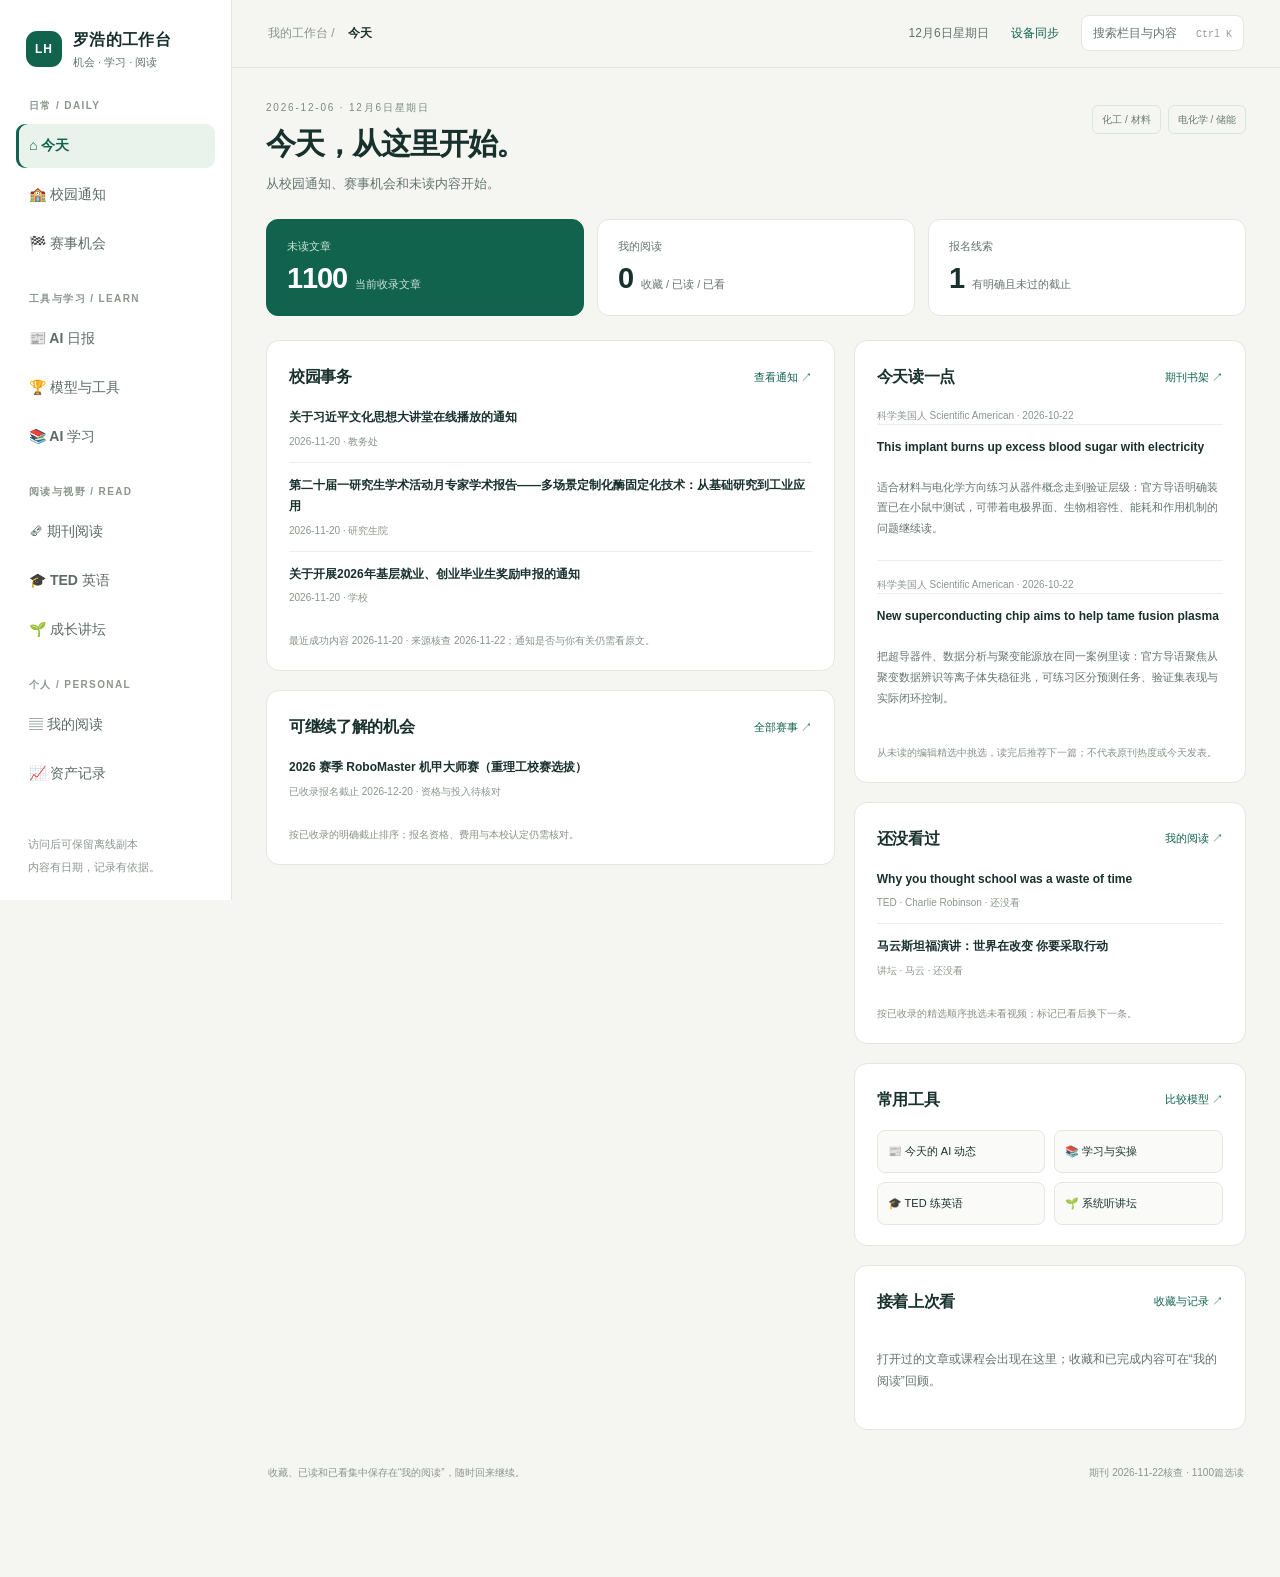
==== commit 3438db9b: "每日全栏目维护 2026-11-22：重理工全量覆盖补收主站全栏目与化工学院26条（500条，CQUT_UPDATED=11-20、CHECKED=11-22）；期刊14/19真实刷新；基金公开净值核" ====
--- a/index.html
+++ b/index.html
@@ -2152,7 +2152,7 @@
   ];
 
 /* 本次实际请求全部已收录入口；访问受限不是来源已失效。 */
-window.COMP_CHECKED = "2026-11-21";
+window.COMP_CHECKED = "2026-11-22";
 window.COMP_CHECK_NOTE = "11月5日实际尝试全部183项全国赛事身份及学校、精选、备用入口，571个去重入口中30份正文可核查，其余受限保留。仅据完整官方大数据赛规则补充合规材料、公开核验链接和数据保护要求；不声称全量可报名、今日改规或来源失败即退役。183项名称与官方入口身份不变。 2026-11-15 复核：教育部认可的全国普通高校大学生竞赛目录（含计算机类竞赛指数2026版）未发生结构性调整，183项名称与官方入口身份不变；本页为静态参考目录，本次仅滚 CHECKED、不滚 UPDATED。";
 
 </script>
@@ -2639,7 +2639,7 @@
 /* 2026-11-19 复核：罗浩要求每天检查即真更新。已据独立官方抓取补入当日新上榜的 10 张模型卡（含榜首 Claude Fable 5.2 (max)=65），AA选录20项同步更新；旧卡与v4.3历史、TB/SWE保留，新卡未核实字段留空，不冒充全榜即时刷新。 */
 window.RANK_UPDATED = "2026-11-20";
 /* 2026-11-15 复核：Artificial Analysis Intelligence Index 已到 v5.0.1（2026-11 发布，重评 CritPt v2）。本页已录 iaa 分数（Kimi K3.1 Pro 46、Claude Opus 5.5 59、GPT-6 Astra 57、Claude Sonnet 5.5 55、GPT-6.1 Sol 55、Gemini 4 Argon 50、Grok 4.7 35 等）与 v5.0.1 当前榜一致；但 11-05 之后新上榜的 Claude Fable 5.2（#1，Intelligence Index 65）、Gemini 4 Carbon、GPT-6.1 Terra 等尚未补入本页。本次仅滚 CHECKED、不滚 UPDATED，新条目择机补录，不冒充全量即时刷新。 */
-window.RANK_CHECKED = "2026-11-21";
+window.RANK_CHECKED = "2026-11-22";
 /* 2026-11-16 复核：Artificial Analysis LLM Leaderboard 当前榜首仍为 Claude Fable 5.2 (max)=65，其后 Gemini 4 Carbon (high)=60、Claude Opus 5.5 (max)=59、GPT-6 Astra (max)=57、GPT-6.1 Sol (max)=55，本页已录模型 v5 分数与官方一致；新上榜项仍按 11-15 说明择机补录（涉及 _rank_review 证据与断言，属逻辑/设计范畴留 Codex），本次不滚 UPDATED、不改模型。 */
 window.RANK = {
   "models": [
@@ -4151,6 +4151,66 @@
     "why": ""
   },
   {
+    "t": "关于开展学校学术委员会换届工作的通知",
+    "src": "学校",
+    "date": "2026-11-20",
+    "cat": "school",
+    "tag": "svc",
+    "url": "https://www.cqut.edu.cn/2025clnr.jsp?urltype=news.NewsContentUrl&wbtreeid=1101&wbnewsid=73137",
+    "sum": "学校启动第二届学术委员会换届，依据《高等学校学术委员会规程》和学校章程，委员由不同学科、专业的教授及正高级专业技术职务人员组成。来源：学校通知列表页（发布日期 2026-11-20，标题/日期/列表摘要已核实；单篇正文 WebFetch 提示无权访问，细节见官方原文）。",
+    "rel": 0,
+    "w": 0,
+    "why": ""
+  },
+  {
+    "t": "关于组织参加团中央青年讲师团党的二十届五中全会精神宣讲报告会的通知",
+    "src": "校团委",
+    "date": "2026-11-20",
+    "cat": "school",
+    "tag": "party",
+    "url": "https://www.cqut.edu.cn/2025clnr.jsp?urltype=news.NewsContentUrl&wbtreeid=1101&wbnewsid=73135",
+    "sum": "团中央青年讲师团来校作党的二十届五中全会精神专题宣讲，列表页载明报告会时间为 2026-11-23 14:30—16:00、地点为两江校区汇智楼学术报告厅，参会范围含相关校领导、二级学院党委副书记及团组织负责人。来源：学校通知列表页（发布日期 2026-11-20；单篇正文无权访问，未补造名单）。",
+    "rel": 0,
+    "w": 0,
+    "why": ""
+  },
+  {
+    "t": "2026年秋季学期第十三、十四周安全稳定值班安排",
+    "src": "校安全稳定工作领导小组办公室",
+    "date": "2026-11-20",
+    "cat": "school",
+    "tag": "svc",
+    "url": "https://www.cqut.edu.cn/info/1101/73132.htm",
+    "sum": "校安全稳定工作领导小组办公室公布 11 月 23 日至 12 月 6 日花溪、两江两校区安全稳定值班安排及到岗、巡查、签到要求；值班人员姓名按最小必要原则不复述。来源：学校通知单篇正文（发布日期 2026-11-20，已读取核实）。",
+    "rel": 0,
+    "w": 0,
+    "why": ""
+  },
+  {
+    "t": "关于开展2026年基层就业、创业毕业生奖励申报的通知",
+    "src": "学校",
+    "date": "2026-11-20",
+    "cat": "school",
+    "tag": "money",
+    "url": "https://www.cqut.edu.cn/info/1101/73130.htm",
+    "sum": "按学校鼓励毕业生面向基层就业、创业的奖励办法开展 2026 年奖励申报，适用对象为 2026 届普通全日制毕业生；申报条件与材料要求见官方原文（单篇正文 WebFetch 仅返回导航，未编造截止细节）。来源：学校通知列表页与单篇页面（发布日期 2026-11-20）。",
+    "rel": 0,
+    "w": 0,
+    "why": ""
+  },
+  {
+    "t": "继续教育学院党总支赴上汽红岩开展党支部结对共建暨合作框架协议签约活动",
+    "src": "继续教育学院",
+    "date": "2026-11-20",
+    "cat": "school",
+    "tag": "news",
+    "url": "https://www.cqut.edu.cn/info/1265/73121.htm",
+    "sum": "继续教育学院党总支赴上汽红岩开展党支部结对共建并签署合作框架协议。来源：对外合作栏目列表与单篇页面（发布日期 2026-11-20，标题/日期已核实；单篇正文 WebFetch 仅返回导航，未编造细节）。",
+    "rel": 0,
+    "w": 0,
+    "why": ""
+  },
+  {
     "t": "关于重庆理工大学\"青马工程\"第十三期培训班拟录取学员名单的公示",
     "src": "校团委",
     "date": "2026-11-19",
@@ -4209,6 +4269,54 @@
     "rel": 1,
     "w": 1,
     "why": "文献与信息素养"
+  },
+  {
+    "t": "学校计算机科学与工程学院与重庆市育才中学校签订合作协议",
+    "src": "计算机科学与工程学院",
+    "date": "2026-11-19",
+    "cat": "school",
+    "tag": "news",
+    "url": "https://www.cqut.edu.cn/info/1265/73116.htm",
+    "sum": "据对外合作栏目核实，标题为《学校计算机科学与工程学院与重庆市育才中学校签订合作协议》（发布日期 2026-11-19）。点击官方链接查看正文。",
+    "rel": 0,
+    "w": 0,
+    "why": ""
+  },
+  {
+    "t": "学校受邀参加重庆国际人才交流大会大足分项活动并签署项目合作意向书",
+    "src": "学校",
+    "date": "2026-11-19",
+    "cat": "school",
+    "tag": "news",
+    "url": "https://www.cqut.edu.cn/info/1265/73115.htm",
+    "sum": "据对外合作栏目核实，标题为《学校受邀参加重庆国际人才交流大会大足分项活动并签署项目合作意向书》（发布日期 2026-11-19）。点击官方链接查看正文。",
+    "rel": 0,
+    "w": 0,
+    "why": ""
+  },
+  {
+    "t": "重庆战新科技产业集团有限公司一行来校调研交流",
+    "src": "学校",
+    "date": "2026-11-19",
+    "cat": "school",
+    "tag": "news",
+    "url": "https://www.cqut.edu.cn/info/1265/73101.htm",
+    "sum": "据对外合作栏目核实，标题为《重庆战新科技产业集团有限公司一行来校调研交流》（发布日期 2026-11-19）。点击官方链接查看正文。",
+    "rel": 0,
+    "w": 0,
+    "why": ""
+  },
+  {
+    "t": "学校知识产权学院刘欣博士做客“两江讲坛”",
+    "src": "知识产权学院",
+    "date": "2026-11-19",
+    "cat": "school",
+    "tag": "news",
+    "url": "https://www.cqut.edu.cn/info/1266/73102.htm",
+    "sum": "据文化活动栏目核实，标题为《学校知识产权学院刘欣博士做客“两江讲坛”》（发布日期 2026-11-19）。点击官方链接查看讲座详情。",
+    "rel": 1,
+    "w": 2,
+    "why": "研究生培养与学位"
   },
   {
     "t": "弘毅讲坛——从涉电公共安全视角谈配电电缆风险治理的思考与实践（研究生系列学术讲座第809期）",
@@ -4523,6 +4631,30 @@
     "why": ""
   },
   {
+    "t": "应用技术学院青年志愿者协会赴龙骏社区开展志愿服务活动",
+    "src": "应用技术学院",
+    "date": "2026-11-17",
+    "cat": "school",
+    "tag": "act",
+    "url": "https://www.cqut.edu.cn/info/1266/73058.htm",
+    "sum": "据文化活动栏目核实，标题为《应用技术学院青年志愿者协会赴龙骏社区开展志愿服务活动》（发布日期 2026-11-17）；与库内 2026-10-29 的同主题条目为不同活动，按官方 URL 分别保留。",
+    "rel": 0,
+    "w": 0,
+    "why": ""
+  },
+  {
+    "t": "学校校友、英国利物浦大学计算机科学系在读博士研究生杨万荣做客“两江讲坛”",
+    "src": "校友",
+    "date": "2026-11-17",
+    "cat": "school",
+    "tag": "news",
+    "url": "https://www.cqut.edu.cn/info/1266/73056.htm",
+    "sum": "据文化活动栏目核实，标题为《学校校友、英国利物浦大学计算机科学系在读博士研究生杨万荣做客“两江讲坛”》（发布日期 2026-11-17）。点击官方链接查看讲座详情。",
+    "rel": 1,
+    "w": 2,
+    "why": "研究生培养与学位"
+  },
+  {
     "t": "学校举办2026年哈密市科技创新能力提升培训班",
     "src": "继续教育学院、高等教育自学考试办公室",
     "date": "2026-11-16",
@@ -4643,6 +4775,30 @@
     "why": ""
   },
   {
+    "t": "党政办公室关于第十二周校领导接待日安排的通知",
+    "src": "党政办公室",
+    "date": "2026-11-16",
+    "cat": "school",
+    "tag": "svc",
+    "url": "https://www.cqut.edu.cn/info/1101/73027.htm",
+    "sum": "党政办公室公布 2026 年秋季学期第十二周校领导接待日安排，列表页载明时间为 11 月 18 日、地点为花溪校区明德楼 302 室，预约须提前与党政办公室机要科联系。来源：学校通知列表页（发布日期 2026-11-16，标题/日期已核实；单篇细节见原文）。",
+    "rel": 0,
+    "w": 0,
+    "why": ""
+  },
+  {
+    "t": "关于召开2026年第11次校党委理论学习中心组学习（扩大）会的通知",
+    "src": "学校",
+    "date": "2026-11-16",
+    "cat": "school",
+    "tag": "party",
+    "url": "https://www.cqut.edu.cn/info/1101/73039.htm",
+    "sum": "学校决定召开 2026 年第 11 次党委理论学习中心组学习（扩大）会，列表页载明会议时间为 11 月 18 日 10:00、地点明德楼 129 会议室，参会范围为中心组成员及各单位党政主要负责人。来源：学校通知列表页（发布日期 2026-11-16；单篇细节见原文）。",
+    "rel": 0,
+    "w": 0,
+    "why": ""
+  },
+  {
     "t": "扁担挑初心 金融照长征——“扁担银行的长征记忆”专题展在校开展",
     "src": "经济金融学院",
     "date": "2026-11-15",
@@ -4665,6 +4821,18 @@
     "rel": 1,
     "w": 2,
     "why": "研究生院 / 化工·材料口"
+  },
+  {
+    "t": "学校开展“清风润廉”联学联建学习活动",
+    "src": "学校",
+    "date": "2026-11-14",
+    "cat": "school",
+    "tag": "party",
+    "url": "https://www.cqut.edu.cn/info/1262/73052.htm",
+    "sum": "据重庆理工大学官网工作动态栏目核实，标题为《学校开展“清风润廉”联学联建学习活动》（发布日期 2026-11-14）。点击官方链接查看活动详情。",
+    "rel": 0,
+    "w": 0,
+    "why": ""
   },
   {
     "t": "关于选派教职工在职攻读博士、硕士学位的通知",
@@ -4811,6 +4979,18 @@
     "why": "研究生院 / 化工·材料口"
   },
   {
+    "t": "学校留学生参加“外籍人士进政协”暨 “中外艺术家看重庆”活动",
+    "src": "学校",
+    "date": "2026-11-13",
+    "cat": "school",
+    "tag": "act",
+    "url": "https://www.cqut.edu.cn/info/1266/73008.htm",
+    "sum": "据文化活动栏目核实，标题为《学校留学生参加“外籍人士进政协”暨 “中外艺术家看重庆”活动》（发布日期 2026-11-13）。点击官方链接查看正文。",
+    "rel": 0,
+    "w": 0,
+    "why": ""
+  },
+  {
     "t": "停电施工通知",
     "src": "后勤保障处",
     "date": "2026-11-12",
@@ -5327,6 +5507,18 @@
     "why": ""
   },
   {
+    "t": "重庆海联职业技术学院来校开展党建思政结对共建工作交流",
+    "src": "学校",
+    "date": "2026-11-06",
+    "cat": "school",
+    "tag": "party",
+    "url": "https://www.cqut.edu.cn/info/1265/72877.htm",
+    "sum": "据对外合作栏目核实，标题为《重庆海联职业技术学院来校开展党建思政结对共建工作交流》（发布日期 2026-11-06）。点击官方链接查看正文。",
+    "rel": 0,
+    "w": 0,
+    "why": ""
+  },
+  {
     "t": "关于填报2026年重庆理工大学研究生教育教学改革研究项目任务书的通知",
     "src": "研究生院",
     "date": "2026-11-05",
@@ -5591,6 +5783,18 @@
     "why": ""
   },
   {
+    "t": "就业工作“四不准”“三不得”的规定",
+    "src": "化学化工学院",
+    "date": "2026-10-30",
+    "cat": "college",
+    "tag": "svc",
+    "url": "https://chem.cqut.edu.cn/info/1098/5452.htm",
+    "sum": "据化学化工学院首页学工动态栏目核实，标题为《就业工作“四不准”“三不得”的规定》（发布日期 2026-10-30）。点击官方链接查看具体规定。",
+    "rel": 1,
+    "w": 2,
+    "why": "研究生院 / 化工·材料口"
+  },
+  {
     "t": "关于11月7日至8日（周末）花溪校区部分教学区域封闭的通知",
     "src": "教务处",
     "date": "2026-10-29",
@@ -5673,6 +5877,18 @@
     "rel": 0,
     "w": 0,
     "why": ""
+  },
+  {
+    "t": "【智汇理工·知行讲坛】如何使用案例研究方法在国际期刊发表学术论文",
+    "src": "学校",
+    "date": "2026-10-29",
+    "cat": "school",
+    "tag": "act",
+    "url": "https://www.cqut.edu.cn/info/1341/72665.htm",
+    "sum": "据学术讲座栏目核实，标题为《【智汇理工·知行讲坛】如何使用案例研究方法在国际期刊发表学术论文》（发布日期 2026-10-29）；讲座围绕案例研究的问题凝练、理论定位与论文写作投稿展开，详情见官方原文。",
+    "rel": 1,
+    "w": 2,
+    "why": "科研项目与成果"
   },
   {
     "t": "弘毅讲坛——Equipment's Digital Twin（设备数字孪生，研究生系列学术讲座第794期）",
@@ -5706,6 +5922,18 @@
     "tag": "act",
     "url": "https://www.cqut.edu.cn/info/1266/72646.htm",
     "sum": "据重庆理工大学官网（栏目：文化活动，发布日期 2026-10-28）核实，标题为《学校举行第五届低碳打卡挑战赛》。点击官方链接查看正文详情与具体要求。",
+    "rel": 0,
+    "w": 0,
+    "why": ""
+  },
+  {
+    "t": "【智汇理工·两江讲坛】经典的价值与AI时代的阅读的问题",
+    "src": "学校",
+    "date": "2026-10-28",
+    "cat": "school",
+    "tag": "act",
+    "url": "https://www.cqut.edu.cn/info/1341/72643.htm",
+    "sum": "据学术讲座栏目核实，标题为《【智汇理工·两江讲坛】经典的价值与AI时代的阅读的问题》（发布日期 2026-10-28）；讲座讨论 AI 与智能手机环境下深度阅读和独立思考的保持，详情见官方原文。",
     "rel": 0,
     "w": 0,
     "why": ""
@@ -6575,6 +6803,18 @@
     "why": ""
   },
   {
+    "t": "化学化工学院举办纪法培训集中学习暨以案说纪警示教育会",
+    "src": "化学化工学院",
+    "date": "2026-10-13",
+    "cat": "college",
+    "tag": "party",
+    "url": "https://chem.cqut.edu.cn/info/1034/5401.htm",
+    "sum": "据化学化工学院首页学院新闻栏目核实，标题为《化学化工学院举办纪法培训集中学习暨以案说纪警示教育会》（发布日期 2026-10-13）。点击官方链接查看正文。",
+    "rel": 1,
+    "w": 2,
+    "why": "研究生院 / 化工·材料口"
+  },
+  {
     "t": "周末影院之“心随影动”经典电影赏析：《长安的荔枝》",
     "src": "党委学生工作部",
     "date": "2026-10-12",
@@ -6767,6 +7007,18 @@
     "why": "研究生院 / 化工·材料口"
   },
   {
+    "t": "化学化工学院召开关键岗位人员纪法专题培训会",
+    "src": "化学化工学院",
+    "date": "2026-10-12",
+    "cat": "college",
+    "tag": "party",
+    "url": "https://chem.cqut.edu.cn/info/1034/5381.htm",
+    "sum": "据化学化工学院首页学院新闻栏目核实，标题为《化学化工学院召开关键岗位人员纪法专题培训会》（发布日期 2026-10-12）。点击官方链接查看正文。",
+    "rel": 1,
+    "w": 2,
+    "why": "研究生院 / 化工·材料口"
+  },
+  {
     "t": "关于做好2026年下半年推荐优秀团员作为入党积极分子工作的通知",
     "src": "校团委·青春重理工",
     "date": "2026-10-11",
@@ -9407,6 +9659,18 @@
     "why": "研究生培养与学位"
   },
   {
+    "t": "以抓实党员发展工作 筑牢支部思想建设根基——化学化工学院本科生第一党支部召开党员大会暨主题教育活动",
+    "src": "化学化工学院",
+    "date": "2026-06-10",
+    "cat": "college",
+    "tag": "party",
+    "url": "https://chem.cqut.edu.cn/info/1098/5203.htm",
+    "sum": "据化学化工学院首页学工动态栏目核实，标题与发布日期 2026-06-10。点击官方链接查看正文。",
+    "rel": 1,
+    "w": 2,
+    "why": "研究生院 / 化工·材料口"
+  },
+  {
     "t": "重庆理工大学2026年6月团组织生活指引",
     "src": "校团委·学生会",
     "date": "2026-06-01",
@@ -9659,6 +9923,18 @@
     "why": "研究生院 / 化工·材料口"
   },
   {
+    "t": "关于重庆理工大学化学化工学院第十五届“挑战杯”中国大学生创业计划竞赛的获奖公示",
+    "src": "化学化工学院",
+    "date": "2025-12-29",
+    "cat": "college",
+    "tag": "pub",
+    "url": "https://chem.cqut.edu.cn/info/1098/4902.htm",
+    "sum": "据化学化工学院首页学工动态栏目核实，标题与发布日期 2025-12-29；公示名单中的个人姓名按最小必要原则不复述，详情见官方原文。",
+    "rel": 1,
+    "w": 2,
+    "why": "研究生院 / 化工·材料口"
+  },
+  {
     "t": "机械工程学院2026年博士研究生普通招考第一批次考核录取实施细则",
     "src": "机械工程学院",
     "date": "2025-12-17",
@@ -9729,6 +10005,42 @@
     "rel": 0,
     "w": 0,
     "why": ""
+  },
+  {
+    "t": "重庆理工大学纳米时栅创造“中国精度”",
+    "src": "学校",
+    "date": "2025-04-30",
+    "cat": "school",
+    "tag": "news",
+    "url": "https://www.cqut.edu.cn/info/1264/64553.htm",
+    "sum": "学术科研栏目长期置顶条目，官方列表显示发布日期 2025-04-30，标题为《重庆理工大学纳米时栅创造“中国精度”》。按全量覆盖口径保留原文入口，日期沿用原发布日。",
+    "rel": 1,
+    "w": 2,
+    "why": "化工·材料方向"
+  },
+  {
+    "t": "2025新年伊始 我校化工学院师生1篇论文同时入选ESI 0.1%热点论文和1%高倍引论文",
+    "src": "化学化工学院",
+    "date": "2025-01-14",
+    "cat": "college",
+    "tag": "news",
+    "url": "https://chem.cqut.edu.cn/info/1093/4262.htm",
+    "sum": "据化学化工学院首页学术交流栏目核实，标题与发布日期 2025-01-14（官方列表标题含前缀“喜讯！”，本站按标题规范去掉前缀）。点击官方链接查看正文。",
+    "rel": 1,
+    "w": 2,
+    "why": "研究生院 / 化工·材料口"
+  },
+  {
+    "t": "中国科学院大连化学物理研究所周吉彬副研究员来校作学术报告",
+    "src": "化学化工学院",
+    "date": "2024-11-20",
+    "cat": "college",
+    "tag": "news",
+    "url": "https://chem.cqut.edu.cn/info/1093/4138.htm",
+    "sum": "据化学化工学院首页学术交流栏目核实，标题与发布日期 2024-11-20。点击官方链接查看报告详情。",
+    "rel": 1,
+    "w": 2,
+    "why": "研究生院 / 化工·材料口"
   }
 ];
 
@@ -9854,8 +10166,8 @@
 };
 
 /* 核查尝试与内容成功更新分开记录；反爬挑战不能冒充新通知。 */
-window.CQUT_CHECKED = "2026-11-21";
-window.CQUT_CHECK_NOTE = "2026-11-21 每日全栏目维护（罗浩 11-12 全量覆盖口径：凡官网能看到的任何通知均收录，不再以本科/教职工/其他学院专属排除）。① 今日 www.cqut.edu.cn 首页全 8 栏目可读，学校要闻 /xwzs/xxyw.htm、学校通知 /tzgg/xxtz1.htm、部门通知 /tzgg/bmtz.htm、招标信息 /tzgg/zbxx.htm 可读；学术讲座列表页首轮仅返回导航，但单篇 73124 可读并据正文收录；对外合作、文化活动列表页本次返回导航壳，首页对应栏目已核。化学化工学院 chem.cqut.edu.cn 与研究生院 yjsy.cqut.edu.cn 各镜像入口 curl 均返回 202 JS challenge、WebFetch 无可读正文，不判死链、不补造细节。② 按 URL 去重后补收 9 条官方 11-20 条目：学校要闻 3（73141 王树国来校报告、73138 红岩思政竞赛、73119 数字校园中心组学习）、工作动态 1（73144 巴南少年研学）、部门通知 4（73136 科研专题会、73134 文化思想大讲堂、73131 弘毅讲坛815期酶固定化技术、73127 乡村振兴专项申报）、学术讲座 1（73124 脑机接口）。逐条核对标题与单篇日期，正文可读 5 条据正文写摘要，受阻 4 条只写有边界说明；镜像 72998/72999 同赛事不另收。③ 本轮新增最高发布日为 2026-11-20（今日官网无 11-21 新发），CQUT_UPDATED 由 11-19 合法推进至 11-20，CQUT_CHECKED 为实际核查日 2026-11-21。④ 全量覆盖后共 474 条；「🎯 与我相关」由 _merge_cqut_news.js 重算为 268（强 244/可能 24），默认全量展示不隐藏。";
+window.CQUT_CHECKED = "2026-11-22";
+window.CQUT_CHECK_NOTE = "2026-11-22 每日全栏目维护（罗浩 11-12 全量覆盖口径：凡官网能看到的任何通知均收录，不再以本科/教职工/其他学院专属排除）。① 今日 www.cqut.edu.cn 学校要闻、工作动态、人才培养、学术科研、对外合作、文化活动、学校通知、部门通知、学术讲座列表均 WebFetch 可读；招标信息列表返回无可读内容、研究生院 /index/tzgg.htm 与 /index/xshd.htm 仅返回导航，不判死链、不补造细节（其研究生院通知在部门通知镜像栏目已核）。化学化工学院 chem.cqut.edu.cn/?x=1 首页可读，通知公告四条与学院新闻/学工动态可见条目逐条核对。② 按 URL 与事件去重后补收 26 条此前漏抓的官方条目：学校通知 6（73137 学术委员会换届、73135 五中全会宣讲、73132 值班安排、73130 基层就业创业奖励、73039 中心组学习、73027 校领导接待日）、工作动态 1（73052 清风润廉）、对外合作 5（73121/73116/73115/73101/72877）、文化活动 4（73102/73058/73056/73008）、学术讲座 2（72665/72643）、学术科研置顶 1（64553）、化工学院 7（5401/5381/5452/5203/4902/4262/4138）。单篇正文可读者据正文写摘要；73137/73135 正文提示无权访问、其余仅返回导航的条目标题/单篇日期据官方栏目页核实并写明边界，未编造联系人或截止。含姓名名单按最小必要原则不复述；同一事件镜像 73006/73005、72949/72948、73038/73032、73100/72946、72944/72945 不另收；化工 5422 单篇 404 不收。③ 本轮新增条目最高发布日仍为 2026-11-20（今日网站未见 11-21/11-22 新发布），CQUT_UPDATED 诚实维持 2026-11-20，不空滚；CQUT_CHECKED 为实际核查日 2026-11-22。④ 全量覆盖后共 500 条；「🎯 与我相关」由 _merge_cqut_news.js 重算为 279（强 255/可能 24），默认全量展示不隐藏。";
 
 window.CQUT_SOURCE_STATUS = "ok";
 window.CQUT_SOURCE_STATE = null;
@@ -9884,7 +10196,7 @@
  *   need 我需要做啥（自己动手那部分）   url 源地址
  * ========================================================================== */
 window.MATCH_UPDATED = "2026-11-20";
-window.MATCH_CHECKED = "2026-11-21";
+window.MATCH_CHECKED = "2026-11-22";
 /* 2026-11-20 复核：数维杯报名截止(11-20 06:00)已过并已开赛，退役至 MATCH_RETIRED；精选报名剩 2 条(均年份未核实保留)。
  * 2026-11-16 复核：数维杯官网(nmmcm.org.cn)确认第十二届秋季赛报名截止 2026-11-20 06:00、竞赛 11-20~24，仍未过报名窗口，保持有效；RoboMaster 12-20 与巴渝工匠 10 月内仍为未核实年份（来源受阻非退役证据），保留原线索。三条精选报名无新增过期证据，不退役、不改身份，仅滚 CHECKED。 */
 
@@ -10626,14 +10938,14 @@
   ]
 };
 
-window.FUNDS_CHECKED = "2026-11-21";
+window.FUNDS_CHECKED = "2026-11-22";
 
-window.FUNDS_CHECK_NOTE = "2026-11-21 实抓复核4只基金已公布公开净值，原净值日见逐条navDate；账户及余额宝仍为2026-10-15快照。股票、阶段业绩和持仓档案保留旧值、旧日期。";
+window.FUNDS_CHECK_NOTE = "2026-11-22 完整实抓4只基金公开净值，与收录值一致，未发现新公布值；最近成功内容更新仍为2026-11-21。原净值日、账户及余额宝快照、股票和档案日期不变。";
 
 </script>
   <script>
 // 仅官方渠道元数据与独立导读；证据见 _magazines_sources_a/b.json。
-window.MAGAZINES_CHECKED = "2026-11-21";
+window.MAGAZINES_CHECKED = "2026-11-22";
 window.MAGAZINES = [
   {
     "id": "shangjie",
@@ -10648,10 +10960,10 @@
     "feedUrl": "https://www.pedaily.cn/media/m439",
     "note": "官方账号入驻投资界；目前可核实列表以往期文章为主，以下保留原发布日期。",
     "accent": "#9f272b",
-    "checkedAt": "2026-11-21",
+    "checkedAt": "2026-11-22",
     "status": "ok",
     "sourceNote": "官方账号入驻投资界；目前可核实列表以往期文章为主，以下保留原发布日期。",
-    "lastSuccessAt": "2026-11-21",
+    "lastSuccessAt": "2026-11-22",
     "language": "zh"
   },
   {
@@ -10666,11 +10978,11 @@
     "feedUrl": "https://www.lifeweek.com.cn/magazine?magazineid=1",
     "note": "单篇未明确发布日期时留空，不以期刊出版日代填。数字刊可看导读，全文可能需要订阅。",
     "accent": "#be312f",
-    "checkedAt": "2026-11-21",
+    "checkedAt": "2026-11-22",
     "status": "ok",
     "sourceNote": "单篇未明确发布日期时留空，不以期刊出版日代填。数字刊可看导读，全文可能需要订阅。",
     "language": "zh",
-    "lastSuccessAt": "2026-11-21"
+    "lastSuccessAt": "2026-11-22"
   },
   {
     "id": "yimagazine",
@@ -10684,10 +10996,10 @@
     "feedUrl": "https://www.yicai.com/api/ajax/getlistbypid?page=1&pagesize=30&id=55&type=3",
     "note": "原《第一财经周刊》，现名《第一财经》YiMagazine，为月刊。可看导读，全文依官方提示订阅。",
     "accent": "#153f75",
-    "checkedAt": "2026-11-21",
+    "checkedAt": "2026-11-22",
     "status": "ok",
     "sourceNote": "原《第一财经周刊》，现名《第一财经》YiMagazine，为月刊。可看导读，全文依官方提示订阅。",
-    "lastSuccessAt": "2026-11-21",
+    "lastSuccessAt": "2026-11-22",
     "language": "zh"
   },
   {
@@ -10703,7 +11015,7 @@
     "feedUrl": "https://boyamedia.com/category-rw/",
     "note": "来自博雅天下官方频道。自动核查遇到空页面时保留已核实内容；不同网络访问情况可能不同。 本次自动核查未成功，保留已核实文章。",
     "accent": "#383e49",
-    "checkedAt": "2026-11-21",
+    "checkedAt": "2026-11-22",
     "status": "unavailable",
     "sourceNote": "来自博雅天下官方频道。自动核查遇到空页面时保留已核实内容；不同网络访问情况可能不同。",
     "language": "zh"
@@ -10721,7 +11033,7 @@
     "feedUrl": "https://boyamedia.com/category-bk/",
     "note": "来自博雅天下官方频道。自动核查遇到空页面时保留已核实内容；不同网络访问情况可能不同。 本次自动核查未成功，保留已核实文章。",
     "accent": "#be6a26",
-    "checkedAt": "2026-11-21",
+    "checkedAt": "2026-11-22",
     "status": "unavailable",
     "sourceNote": "来自博雅天下官方频道。自动核查遇到空页面时保留已核实内容；不同网络访问情况可能不同。",
     "language": "zh"
@@ -10738,7 +11050,7 @@
     "feedUrl": "https://www.globalpeople.com.cn/",
     "note": "正式刊名《环球人物》。标题与日期已通过官方索引核实，原站直接访问可能受限。 本次自动核查未成功，保留已核实文章。",
     "accent": "#297274",
-    "checkedAt": "2026-11-21",
+    "checkedAt": "2026-11-22",
     "status": "unavailable",
     "sourceNote": "正式刊名《环球人物》。标题与日期已通过官方索引核实，原站直接访问可能受限。",
     "language": "zh"
@@ -10757,9 +11069,9 @@
     "accent": "#b92836",
     "language": "zh",
     "parser": "cn",
-    "checkedAt": "2026-11-21",
+    "checkedAt": "2026-11-22",
     "status": "ok",
-    "lastSuccessAt": "2026-11-21",
+    "lastSuccessAt": "2026-11-22",
     "sourceNote": "仅收官方新闻频道；品牌观察推广稿不纳入。"
   },
   {
@@ -10772,12 +11084,12 @@
       "neweekly.com.cn"
     ],
     "feedUrl": "https://neweekly.com.cn/",
-    "note": "官方 apex 站点可访问；专栏含历史精选，日期按原发布时间。",
+    "note": "官方 apex 站点可访问；专栏含历史精选，日期按原发布时间。 本次自动核查未成功，保留已核实文章。",
     "accent": "#e44052",
     "language": "zh",
     "parser": "cn",
-    "checkedAt": "2026-11-21",
-    "status": "ok",
+    "checkedAt": "2026-11-22",
+    "status": "unavailable",
     "lastSuccessAt": "2026-11-21",
     "sourceNote": "官方 apex 站点可访问；专栏含历史精选，日期按原发布时间。"
   },
@@ -10795,9 +11107,9 @@
     "accent": "#c54733",
     "language": "zh",
     "parser": "cn",
-    "checkedAt": "2026-11-21",
+    "checkedAt": "2026-11-22",
     "status": "ok",
-    "lastSuccessAt": "2026-11-21",
+    "lastSuccessAt": "2026-11-22",
     "sourceNote": "从官网提取题名和文章页明确日期。"
   },
   {
@@ -10810,12 +11122,12 @@
       "magazine.caijing.com.cn"
     ],
     "feedUrl": "https://magazine.caijing.com.cn/",
-    "note": "部分原文需订阅；仅显示元数据并链接官网。",
+    "note": "部分原文需订阅；仅显示元数据并链接官网。 本次自动核查未成功，保留已核实文章。",
     "accent": "#194988",
     "language": "zh",
     "parser": "cn",
-    "checkedAt": "2026-11-21",
-    "status": "ok",
+    "checkedAt": "2026-11-22",
+    "status": "unavailable",
     "lastSuccessAt": "2026-11-21",
     "sourceNote": "部分原文需订阅；仅显示元数据并链接官网。"
   },
@@ -10833,9 +11145,9 @@
     "accent": "#287084",
     "language": "zh",
     "parser": "cn",
-    "checkedAt": "2026-11-21",
+    "checkedAt": "2026-11-22",
     "status": "ok",
-    "lastSuccessAt": "2026-11-21",
+    "lastSuccessAt": "2026-11-22",
     "sourceNote": "原文可能需要财新订阅；不绕过付费墙。"
   },
   {
@@ -10852,9 +11164,9 @@
     "accent": "#296d52",
     "language": "zh",
     "parser": "cn",
-    "checkedAt": "2026-11-21",
+    "checkedAt": "2026-11-22",
     "status": "ok",
-    "lastSuccessAt": "2026-11-21",
+    "lastSuccessAt": "2026-11-22",
     "sourceNote": "新闻周报；部分文章有会员阅读限制。"
   },
   {
@@ -10870,9 +11182,9 @@
     "note": "英文原文；本站仅收录标题、时间和官方链接，全文访问及订阅要求以官网提示为准。",
     "accent": "#a93329",
     "language": "en",
-    "checkedAt": "2026-11-21",
+    "checkedAt": "2026-11-22",
     "status": "ok",
-    "lastSuccessAt": "2026-11-21",
+    "lastSuccessAt": "2026-11-22",
     "sourceNote": "英文原文；本站仅收录标题、时间和官方链接，全文访问及订阅要求以官网提示为准。",
     "parser": "rss",
     "feedUrls": [
@@ -10892,9 +11204,9 @@
     "note": "英文原文；本站仅收录标题、时间和官方链接，全文访问及订阅要求以官网提示为准。",
     "accent": "#d2222a",
     "language": "en",
-    "checkedAt": "2026-11-21",
+    "checkedAt": "2026-11-22",
     "status": "ok",
-    "lastSuccessAt": "2026-11-21",
+    "lastSuccessAt": "2026-11-22",
     "sourceNote": "英文原文；本站仅收录标题、时间和官方链接，全文访问及订阅要求以官网提示为准。",
     "parser": "rss",
     "feedUrls": [
@@ -10914,9 +11226,9 @@
     "note": "英文原文；本站仅收录标题、时间和官方链接，全文访问及订阅要求以官网提示为准。",
     "accent": "#267e9a",
     "language": "en",
-    "checkedAt": "2026-11-21",
+    "checkedAt": "2026-11-22",
     "status": "ok",
-    "lastSuccessAt": "2026-11-21",
+    "lastSuccessAt": "2026-11-22",
     "sourceNote": "英文原文；本站仅收录标题、时间和官方链接，全文访问及订阅要求以官网提示为准。",
     "parser": "rss",
     "feedUrls": [
@@ -10934,12 +11246,12 @@
       "www.theatlantic.com"
     ],
     "feedUrl": "https://www.theatlantic.com/feed/all/",
-    "note": "英文原文；本站仅收录标题、时间和官方链接，全文访问及订阅要求以官网提示为准。 本次自动核查未成功，保留已核实文章。",
+    "note": "英文原文；本站仅收录标题、时间和官方链接，全文访问及订阅要求以官网提示为准。",
     "accent": "#c33229",
     "language": "en",
-    "checkedAt": "2026-11-21",
-    "status": "unavailable",
-    "lastSuccessAt": "2026-11-10",
+    "checkedAt": "2026-11-22",
+    "status": "ok",
+    "lastSuccessAt": "2026-11-22",
     "sourceNote": "英文原文；本站仅收录标题、时间和官方链接，全文访问及订阅要求以官网提示为准。",
     "parser": "rss",
     "feedUrls": [
@@ -10956,12 +11268,12 @@
       "www.economist.com"
     ],
     "feedUrl": "https://www.economist.com/business/rss.xml",
-    "note": "英文原文；本站仅收录标题、时间和官方链接，全文访问及订阅要求以官网提示为准。 本次自动核查未成功，保留已核实文章。",
+    "note": "英文原文；本站仅收录标题、时间和官方链接，全文访问及订阅要求以官网提示为准。",
     "accent": "#d02a25",
     "language": "en",
-    "checkedAt": "2026-11-21",
-    "status": "unavailable",
-    "lastSuccessAt": "2026-11-18",
+    "checkedAt": "2026-11-22",
+    "status": "ok",
+    "lastSuccessAt": "2026-11-22",
     "sourceNote": "英文原文；本站仅收录标题、时间和官方链接，全文访问及订阅要求以官网提示为准。",
     "parser": "rss",
     "feedUrls": [
@@ -10982,9 +11294,9 @@
     "note": "英文原文；本站仅收录标题、时间和官方链接，全文访问及订阅要求以官网提示为准。",
     "accent": "#aa6c22",
     "language": "en",
-    "checkedAt": "2026-11-21",
+    "checkedAt": "2026-11-22",
     "status": "ok",
-    "lastSuccessAt": "2026-11-21",
+    "lastSuccessAt": "2026-11-22",
     "sourceNote": "英文原文；本站仅收录标题、时间和官方链接，全文访问及订阅要求以官网提示为准。",
     "parser": "rss",
     "feedUrls": [
@@ -11006,9 +11318,9 @@
     "note": "英文原文；官方说明提供免费可读的科学报道。热门依据官网过去一周 Most Read Articles，不代表全网热度。",
     "accent": "#286c8d",
     "language": "en",
-    "checkedAt": "2026-11-21",
+    "checkedAt": "2026-11-22",
     "status": "ok",
-    "lastSuccessAt": "2026-11-21",
+    "lastSuccessAt": "2026-11-22",
     "sourceNote": "英文原文；官方说明提供免费可读的科学报道。热门依据官网过去一周 Most Read Articles，不代表全网热度。",
     "parser": "rss",
     "feedUrls": [
@@ -11028,7 +11340,7 @@
     "url": "https://news.pedaily.cn/202504/549033.shtml",
     "publishedAt": "2025-04-28",
     "summary": "从钢琴行业案例，观察需求变化与企业转型。",
-    "checkedAt": "2026-11-21",
+    "checkedAt": "2026-11-22",
     "archive": true,
     "featuredReason": "以往期行业案例观察需求变化；先核对原日期，再思考哪些问题仍值得参考。",
     "featuredPriority": 43
@@ -11039,7 +11351,7 @@
     "url": "https://news.pedaily.cn/202405/534446.shtml",
     "publishedAt": "2024-05-24",
     "summary": "沿着折扣零售的选品与供应链，拆解一家企业的经营路径。",
-    "checkedAt": "2026-11-21",
+    "checkedAt": "2026-11-22",
     "archive": true
   },
   {
@@ -11048,7 +11360,7 @@
     "url": "https://news.pedaily.cn/202403/531673.shtml",
     "publishedAt": "2024-03-27",
     "summary": "据标题的阅读切入点：《100亿的福耀科技大学，藏着曹德旺的什么企图？》。区分个体经验、调查结果与教育主张；关注年龄、家庭及制度背景，避免把单一案例变成对所有人的要求。",
-    "checkedAt": "2026-11-21",
+    "checkedAt": "2026-11-22",
     "summaryBasis": "title-and-publication"
   },
   {
@@ -11057,7 +11369,7 @@
     "url": "https://news.pedaily.cn/202403/530654.shtml",
     "publishedAt": "2024-03-05",
     "summary": "据标题的阅读切入点：《2024年，谁能拿到投资机构的钱？》。核对收入、利润、现金流与估值各自的口径；关注风险由谁承担以及信息是否完整，不从报道直接推出交易决定。",
-    "checkedAt": "2026-11-21",
+    "checkedAt": "2026-11-22",
     "summaryBasis": "title-and-publication"
   },
   {
@@ -11066,7 +11378,7 @@
     "url": "https://news.pedaily.cn/202402/530448.shtml",
     "publishedAt": "2024-02-29",
     "summary": "据标题的阅读切入点：《价格战杀疯了，燃油车苦撑》。从产品、成本与渠道三处看竞争；核对销量和利润的口径及时间范围，思考技术路线变化如何传到企业经营。",
-    "checkedAt": "2026-11-21",
+    "checkedAt": "2026-11-22",
     "summaryBasis": "title-and-publication"
   },
   {
@@ -11075,7 +11387,7 @@
     "url": "https://news.pedaily.cn/202402/530247.shtml",
     "publishedAt": "2024-02-26",
     "summary": "据标题的阅读切入点：《李宁，真急了》。观察需求、定价、渠道与品牌定位如何相互作用；区分个别案例和市场趋势，核对数据时间及样本范围。",
-    "checkedAt": "2026-11-21",
+    "checkedAt": "2026-11-22",
     "summaryBasis": "title-and-publication"
   },
   {
@@ -11084,7 +11396,7 @@
     "url": "https://news.pedaily.cn/202402/530139.shtml",
     "publishedAt": "2024-02-23",
     "summary": "据标题的阅读切入点：《2024年，第一家停产的新能源汽车出现了》。从产品、成本与渠道三处看竞争；核对销量和利润的口径及时间范围，思考技术路线变化如何传到企业经营。",
-    "checkedAt": "2026-11-21",
+    "checkedAt": "2026-11-22",
     "summaryBasis": "title-and-publication"
   },
   {
@@ -11093,7 +11405,7 @@
     "url": "https://news.pedaily.cn/202307/517233.shtml",
     "publishedAt": "2023-07-10",
     "summary": "据标题的阅读切入点：《3年狂飙900亿，恐怖的极兔》。核对商业模式、成本与利益分配；把案例叙述和数据证据分开，观察结论适用于什么市场与时间范围。",
-    "checkedAt": "2026-11-21",
+    "checkedAt": "2026-11-22",
     "summaryBasis": "title-and-publication"
   },
   {
@@ -11102,7 +11414,25 @@
     "url": "https://www.lifeweek.com.cn/article/275247",
     "publishedAt": null,
     "summary": "据标题的阅读切入点：《喜马拉雅之变》。从作者选取的细节与观察角度入手；区分个人体验、文化解释与普遍判断，记录一个与你自身经验相关的问题。",
-    "checkedAt": "2026-11-21",
+    "checkedAt": "2026-11-22",
+    "summaryBasis": "title-and-publication"
+  },
+  {
+    "publication": "lifeweek",
+    "title": "从暴利到内卷的牙科",
+    "url": "https://www.lifeweek.com.cn/article/275239",
+    "publishedAt": null,
+    "summary": "据标题的阅读切入点：《从暴利到内卷的牙科》。从作者选取的细节与观察角度入手；区分个人体验、文化解释与普遍判断，记录一个与你自身经验相关的问题。",
+    "checkedAt": "2026-11-22",
+    "summaryBasis": "title-and-publication"
+  },
+  {
+    "publication": "lifeweek",
+    "title": "波切蒂诺为美国足球留下哪些遗产？",
+    "url": "https://www.lifeweek.com.cn/article/275241",
+    "publishedAt": null,
+    "summary": "据标题的阅读切入点：《波切蒂诺为美国足球留下哪些遗产？》。先梳理事件时间线和各方立场；把已核实事实、当事人说法与作者判断分开，再看制度和历史背景如何影响解释。",
+    "checkedAt": "2026-11-22",
     "summaryBasis": "title-and-publication"
   },
   {
@@ -11111,24 +11441,6 @@
     "url": "https://www.lifeweek.com.cn/article/275248",
     "publishedAt": null,
     "summary": "据标题的阅读切入点：《喜马拉雅山地质与地理》。从作者选取的细节与观察角度入手；区分个人体验、文化解释与普遍判断，记录一个与你自身经验相关的问题。",
-    "checkedAt": "2026-11-21",
-    "summaryBasis": "title-and-publication"
-  },
-  {
-    "publication": "lifeweek",
-    "title": "从暴利到内卷的牙科",
-    "url": "https://www.lifeweek.com.cn/article/275239",
-    "publishedAt": null,
-    "summary": "据标题的阅读切入点：《从暴利到内卷的牙科》。从作者选取的细节与观察角度入手；区分个人体验、文化解释与普遍判断，记录一个与你自身经验相关的问题。",
-    "checkedAt": "2026-11-21",
-    "summaryBasis": "title-and-publication"
-  },
-  {
-    "publication": "lifeweek",
-    "title": "波切蒂诺为美国足球留下哪些遗产？",
-    "url": "https://www.lifeweek.com.cn/article/275241",
-    "publishedAt": null,
-    "summary": "据标题的阅读切入点：《波切蒂诺为美国足球留下哪些遗产？》。先梳理事件时间线和各方立场；把已核实事实、当事人说法与作者判断分开，再看制度和历史背景如何影响解释。",
     "checkedAt": "2026-11-21",
     "summaryBasis": "title-and-publication"
   },
@@ -11321,7 +11633,7 @@
     "url": "https://www.yicai.com/vip/news/103429769.html",
     "publishedAt": "2026-11-09",
     "summary": "据标题的阅读切入点：《与异常天气共处》。核对商业模式、成本与利益分配；把案例叙述和数据证据分开，观察结论适用于什么市场与时间范围。",
-    "checkedAt": "2026-11-21",
+    "checkedAt": "2026-11-22",
     "summaryBasis": "title-and-publication"
   },
   {
@@ -11330,7 +11642,7 @@
     "url": "https://www.yicai.com/vip/news/103429730.html",
     "publishedAt": "2026-11-09",
     "summary": "据标题的阅读切入点：《进博这一场，一财全在场》。核对商业模式、成本与利益分配；把案例叙述和数据证据分开，观察结论适用于什么市场与时间范围。",
-    "checkedAt": "2026-11-21",
+    "checkedAt": "2026-11-22",
     "summaryBasis": "title-and-publication"
   },
   {
@@ -11339,7 +11651,7 @@
     "url": "https://www.yicai.com/vip/news/103429727.html",
     "publishedAt": "2026-11-09",
     "summary": "据标题的阅读切入点：《耐克中国，难在渠道之外》。核对商业模式、成本与利益分配；把案例叙述和数据证据分开，观察结论适用于什么市场与时间范围。",
-    "checkedAt": "2026-11-21",
+    "checkedAt": "2026-11-22",
     "summaryBasis": "title-and-publication"
   },
   {
@@ -11348,7 +11660,7 @@
     "url": "https://www.yicai.com/vip/news/103429552.html",
     "publishedAt": "2026-11-09",
     "summary": "据标题的阅读切入点：《中国体育明星的商业突破之路》。核对商业模式、成本与利益分配；把案例叙述和数据证据分开，观察结论适用于什么市场与时间范围。",
-    "checkedAt": "2026-11-21",
+    "checkedAt": "2026-11-22",
     "summaryBasis": "title-and-publication"
   },
   {
@@ -11357,7 +11669,7 @@
     "url": "https://www.yicai.com/vip/news/103429549.html",
     "publishedAt": "2026-11-09",
     "summary": "据标题的阅读切入点：《面包新物语》。核对商业模式、成本与利益分配；把案例叙述和数据证据分开，观察结论适用于什么市场与时间范围。",
-    "checkedAt": "2026-11-21",
+    "checkedAt": "2026-11-22",
     "summaryBasis": "title-and-publication"
   },
   {
@@ -11366,7 +11678,7 @@
     "url": "https://www.yicai.com/vip/news/103429545.html",
     "publishedAt": "2026-11-07",
     "summary": "据标题的阅读切入点：《优衣库的全球平衡术》。核对商业模式、成本与利益分配；把案例叙述和数据证据分开，观察结论适用于什么市场与时间范围。",
-    "checkedAt": "2026-11-21",
+    "checkedAt": "2026-11-22",
     "summaryBasis": "title-and-publication"
   },
   {
@@ -11375,7 +11687,7 @@
     "url": "https://www.yicai.com/vip/news/103429536.html",
     "publishedAt": "2026-11-06",
     "summary": "据标题的阅读切入点：《放不下的第一学历》。核对商业模式、成本与利益分配；把案例叙述和数据证据分开，观察结论适用于什么市场与时间范围。",
-    "checkedAt": "2026-11-21",
+    "checkedAt": "2026-11-22",
     "summaryBasis": "title-and-publication"
   },
   {
@@ -11384,7 +11696,7 @@
     "url": "https://www.yicai.com/vip/news/103428857.html",
     "publishedAt": "2026-11-06",
     "summary": "据标题的阅读切入点：《澳洲保健品是怎么火起来的》。核对商业模式、成本与利益分配；把案例叙述和数据证据分开，观察结论适用于什么市场与时间范围。",
-    "checkedAt": "2026-11-21",
+    "checkedAt": "2026-11-22",
     "summaryBasis": "title-and-publication"
   },
   {
@@ -11393,7 +11705,7 @@
     "url": "https://www.yicai.com/vip/news/103427541.html",
     "publishedAt": "2026-11-06",
     "summary": "据标题的阅读切入点：《法国再掀抗议潮》。核对商业模式、成本与利益分配；把案例叙述和数据证据分开，观察结论适用于什么市场与时间范围。",
-    "checkedAt": "2026-11-21",
+    "checkedAt": "2026-11-22",
     "summaryBasis": "title-and-publication"
   },
   {
@@ -11402,7 +11714,7 @@
     "url": "https://www.yicai.com/vip/news/103427456.html",
     "publishedAt": "2026-11-06",
     "summary": "据标题的阅读切入点：《骚乱之下，不断撕扯的法国政坛》。核对商业模式、成本与利益分配；把案例叙述和数据证据分开，观察结论适用于什么市场与时间范围。",
-    "checkedAt": "2026-11-21",
+    "checkedAt": "2026-11-22",
     "summaryBasis": "title-and-publication"
   },
   {
@@ -11411,7 +11723,7 @@
     "url": "https://www.yicai.com/vip/news/103427453.html",
     "publishedAt": "2026-11-06",
     "summary": "据标题的阅读切入点：《马斯克推出了飞天汽车Roadster，然后呢？》。从产品、成本与渠道三处看竞争；核对销量和利润的口径及时间范围，思考技术路线变化如何传到企业经营。",
-    "checkedAt": "2026-11-21",
+    "checkedAt": "2026-11-22",
     "summaryBasis": "title-and-publication"
   },
   {
@@ -11420,7 +11732,7 @@
     "url": "https://www.yicai.com/vip/news/103427450.html",
     "publishedAt": "2026-11-06",
     "summary": "据标题的阅读切入点：《美军全面撤出伊拉克》。核对商业模式、成本与利益分配；把案例叙述和数据证据分开，观察结论适用于什么市场与时间范围。",
-    "checkedAt": "2026-11-21",
+    "checkedAt": "2026-11-22",
     "summaryBasis": "title-and-publication"
   },
   {
@@ -11429,7 +11741,7 @@
     "url": "https://www.yicai.com/vip/news/103427417.html",
     "publishedAt": "2026-11-06",
     "summary": "据标题的阅读切入点：《全球汽油车销量占比首次跌破50%》。核对商业模式、成本与利益分配；把案例叙述和数据证据分开，观察结论适用于什么市场与时间范围。",
-    "checkedAt": "2026-11-21",
+    "checkedAt": "2026-11-22",
     "summaryBasis": "title-and-publication"
   },
   {
@@ -11438,7 +11750,7 @@
     "url": "https://www.yicai.com/vip/news/103427410.html",
     "publishedAt": "2026-11-06",
     "summary": "据标题的阅读切入点：《2026年全球创新指数发布，人工智能推动创新投资》。区分模型能力、产品体验与商业承诺；核对具体任务、比较基线、数据限制与使用成本，避免把演示当成普遍能力。",
-    "checkedAt": "2026-11-21",
+    "checkedAt": "2026-11-22",
     "summaryBasis": "title-and-publication"
   },
   {
@@ -11447,7 +11759,7 @@
     "url": "https://www.yicai.com/vip/news/103427373.html",
     "publishedAt": "2026-11-06",
     "summary": "据标题的阅读切入点：《罗伯特·霍尔与迈克尔·伍德福德》。核对商业模式、成本与利益分配；把案例叙述和数据证据分开，观察结论适用于什么市场与时间范围。",
-    "checkedAt": "2026-11-21",
+    "checkedAt": "2026-11-22",
     "summaryBasis": "title-and-publication"
   },
   {
@@ -11456,7 +11768,7 @@
     "url": "https://www.yicai.com/vip/news/103427371.html",
     "publishedAt": "2026-11-06",
     "summary": "据标题的阅读切入点：《世界银行行长：全球青年就业缺口或达8亿，我们该怎么做》。从岗位、组织和个人选择三个层面读；核对案例背景与制度约束，思考哪些经验可迁移、哪些依赖特定条件。",
-    "checkedAt": "2026-11-21",
+    "checkedAt": "2026-11-22",
     "summaryBasis": "title-and-publication"
   },
   {
@@ -11465,7 +11777,7 @@
     "url": "https://www.yicai.com/vip/news/103427074.html",
     "publishedAt": "2026-11-05",
     "summary": "据标题的阅读切入点：《重归硬件本源：约翰·特努斯开启苹果新时代》。核对商业模式、成本与利益分配；把案例叙述和数据证据分开，观察结论适用于什么市场与时间范围。",
-    "checkedAt": "2026-11-21",
+    "checkedAt": "2026-11-22",
     "summaryBasis": "title-and-publication"
   },
   {
@@ -11474,7 +11786,7 @@
     "url": "https://www.yicai.com/vip/news/103427056.html",
     "publishedAt": "2026-11-05",
     "summary": "据标题的阅读切入点：《英美部分蔬果营养较50年前少5成》。核对商业模式、成本与利益分配；把案例叙述和数据证据分开，观察结论适用于什么市场与时间范围。",
-    "checkedAt": "2026-11-21",
+    "checkedAt": "2026-11-22",
     "summaryBasis": "title-and-publication"
   },
   {
@@ -11483,7 +11795,7 @@
     "url": "https://www.yicai.com/vip/news/103427045.html",
     "publishedAt": "2026-11-05",
     "summary": "据标题的阅读切入点：《独立游戏开发者担忧AI快速仿制，收紧公开试玩》。核对商业模式、成本与利益分配；把案例叙述和数据证据分开，观察结论适用于什么市场与时间范围。",
-    "checkedAt": "2026-11-21",
+    "checkedAt": "2026-11-22",
     "summaryBasis": "title-and-publication"
   },
   {
@@ -11492,7 +11804,7 @@
     "url": "https://www.yicai.com/vip/news/103427043.html",
     "publishedAt": "2026-11-05",
     "summary": "据标题的阅读切入点：《倒游香港》。核对商业模式、成本与利益分配；把案例叙述和数据证据分开，观察结论适用于什么市场与时间范围。",
-    "checkedAt": "2026-11-21",
+    "checkedAt": "2026-11-22",
     "summaryBasis": "title-and-publication"
   },
   {
@@ -11501,7 +11813,7 @@
     "url": "https://www.yicai.com/vip/news/103427042.html",
     "publishedAt": "2026-11-05",
     "summary": "据标题的阅读切入点：《构建神话或从叙事的角度看待AI》。核对商业模式、成本与利益分配；把案例叙述和数据证据分开，观察结论适用于什么市场与时间范围。",
-    "checkedAt": "2026-11-21",
+    "checkedAt": "2026-11-22",
     "summaryBasis": "title-and-publication"
   },
   {
@@ -11510,7 +11822,7 @@
     "url": "https://www.yicai.com/vip/news/103426914.html",
     "publishedAt": "2026-11-05",
     "summary": "据标题的阅读切入点：《大众偶像是否能拯救中产设计品牌？》。观察需求、定价、渠道与品牌定位如何相互作用；区分个别案例和市场趋势，核对数据时间及样本范围。",
-    "checkedAt": "2026-11-21",
+    "checkedAt": "2026-11-22",
     "summaryBasis": "title-and-publication"
   },
   {
@@ -11519,7 +11831,7 @@
     "url": "https://www.yicai.com/vip/news/103426910.html",
     "publishedAt": "2026-11-05",
     "summary": "据标题的阅读切入点：《第二次抓住消费者》。观察需求、定价、渠道与品牌定位如何相互作用；区分个别案例和市场趋势，核对数据时间及样本范围。",
-    "checkedAt": "2026-11-21",
+    "checkedAt": "2026-11-22",
     "summaryBasis": "title-and-publication"
   },
   {
@@ -11528,7 +11840,7 @@
     "url": "https://www.yicai.com/vip/news/103425673.html",
     "publishedAt": "2026-11-05",
     "summary": "据标题的阅读切入点：《为什么我们总能把行业利润干到薄如蝉翼》。核对商业模式、成本与利益分配；把案例叙述和数据证据分开，观察结论适用于什么市场与时间范围。",
-    "checkedAt": "2026-11-21",
+    "checkedAt": "2026-11-22",
     "summaryBasis": "title-and-publication"
   },
   {
@@ -11537,7 +11849,7 @@
     "url": "https://www.yicai.com/vip/news/103425661.html",
     "publishedAt": "2026-11-05",
     "summary": "据标题的阅读切入点：《AI个人助理应该多主动？》。核对商业模式、成本与利益分配；把案例叙述和数据证据分开，观察结论适用于什么市场与时间范围。",
-    "checkedAt": "2026-11-21",
+    "checkedAt": "2026-11-22",
     "summaryBasis": "title-and-publication"
   },
   {
@@ -11546,7 +11858,7 @@
     "url": "https://www.yicai.com/vip/news/103425658.html",
     "publishedAt": "2026-11-05",
     "summary": "据标题的阅读切入点：《美伊战事半年后，迪拜人在中国的华丽路演》。核对商业模式、成本与利益分配；把案例叙述和数据证据分开，观察结论适用于什么市场与时间范围。",
-    "checkedAt": "2026-11-21",
+    "checkedAt": "2026-11-22",
     "summaryBasis": "title-and-publication"
   },
   {
@@ -11555,7 +11867,7 @@
     "url": "https://www.yicai.com/vip/news/103425653.html",
     "publishedAt": "2026-11-05",
     "summary": "据标题的阅读切入点：《过剩时代》。核对商业模式、成本与利益分配；把案例叙述和数据证据分开，观察结论适用于什么市场与时间范围。",
-    "checkedAt": "2026-11-21",
+    "checkedAt": "2026-11-22",
     "summaryBasis": "title-and-publication"
   },
   {
@@ -11564,7 +11876,7 @@
     "url": "https://www.yicai.com/vip/news/103424878.html",
     "publishedAt": "2026-11-05",
     "summary": "据标题的阅读切入点：《技术并非产品创新的唯一答案》。核对商业模式、成本与利益分配；把案例叙述和数据证据分开，观察结论适用于什么市场与时间范围。",
-    "checkedAt": "2026-11-21",
+    "checkedAt": "2026-11-22",
     "summaryBasis": "title-and-publication"
   },
   {
@@ -11573,7 +11885,7 @@
     "url": "https://www.yicai.com/vip/news/103423752.html",
     "publishedAt": "2026-11-05",
     "summary": "据标题的阅读切入点：《村里的新房子：让建筑师再造家》。核对商业模式、成本与利益分配；把案例叙述和数据证据分开，观察结论适用于什么市场与时间范围。",
-    "checkedAt": "2026-11-21",
+    "checkedAt": "2026-11-22",
     "summaryBasis": "title-and-publication"
   },
   {
@@ -11582,7 +11894,7 @@
     "url": "https://www.yicai.com/vip/news/103423745.html",
     "publishedAt": "2026-11-04",
     "summary": "据标题的阅读切入点：《墙上的出题人》。核对商业模式、成本与利益分配；把案例叙述和数据证据分开，观察结论适用于什么市场与时间范围。",
-    "checkedAt": "2026-11-21",
+    "checkedAt": "2026-11-22",
     "summaryBasis": "title-and-publication"
   },
   {
@@ -11981,7 +12293,7 @@
     "url": "https://www.inewsweek.cn/wh/2026-11-20/33241.shtml",
     "publishedAt": "2026-11-20",
     "summary": "据标题的阅读切入点：《娱乐巨头的“超级印钞机”，来了》。先整理事件时间线、来源与各方说法；区分报道事实、因果解释和评论，检查是否遗漏关键背景。",
-    "checkedAt": "2026-11-21",
+    "checkedAt": "2026-11-22",
     "summaryBasis": "title-and-publication"
   },
   {
@@ -11990,7 +12302,7 @@
     "url": "https://www.inewsweek.cn/wh/2026-11-20/33232.shtml",
     "publishedAt": "2026-11-20",
     "summary": "据标题的阅读切入点：《爆款游戏，突然下架了》。先整理事件时间线、来源与各方说法；区分报道事实、因果解释和评论，检查是否遗漏关键背景。",
-    "checkedAt": "2026-11-21",
+    "checkedAt": "2026-11-22",
     "summaryBasis": "title-and-publication"
   },
   {
@@ -11999,7 +12311,7 @@
     "url": "https://www.inewsweek.cn/society/2026-11-20/33239.shtml",
     "publishedAt": "2026-11-20",
     "summary": "据标题的阅读切入点：《“年轻人往里面一排队，周围都是异样的眼神”》。先整理事件时间线、来源与各方说法；区分报道事实、因果解释和评论，检查是否遗漏关键背景。",
-    "checkedAt": "2026-11-21",
+    "checkedAt": "2026-11-22",
     "summaryBasis": "title-and-publication"
   },
   {
@@ -12008,7 +12320,7 @@
     "url": "https://www.inewsweek.cn/society/2026-11-20/33238.shtml",
     "publishedAt": "2026-11-20",
     "summary": "据标题的阅读切入点：《“有史以来最好上岸的一年！扩招3.81万个事业编”，谁在批量制造\"幽灵编制\"》。先整理事件时间线、来源与各方说法；区分报道事实、因果解释和评论，检查是否遗漏关键背景。",
-    "checkedAt": "2026-11-21",
+    "checkedAt": "2026-11-22",
     "summaryBasis": "title-and-publication"
   },
   {
@@ -12017,7 +12329,7 @@
     "url": "https://www.inewsweek.cn/society/2026-11-20/33233.shtml",
     "publishedAt": "2026-11-20",
     "summary": "据标题的阅读切入点：《危险物种出现在妇幼保健院旁，极具攻击性》。先整理事件时间线、来源与各方说法；区分报道事实、因果解释和评论，检查是否遗漏关键背景。",
-    "checkedAt": "2026-11-21",
+    "checkedAt": "2026-11-22",
     "summaryBasis": "title-and-publication"
   },
   {
@@ -12026,7 +12338,7 @@
     "url": "https://www.inewsweek.cn/finance/2026-11-20/33243.shtml",
     "publishedAt": "2026-11-20",
     "summary": "据标题的阅读切入点：《黄金暴跌，到抄底时刻了吗？》。先整理事件时间线、来源与各方说法；区分报道事实、因果解释和评论，检查是否遗漏关键背景。",
-    "checkedAt": "2026-11-21",
+    "checkedAt": "2026-11-22",
     "summaryBasis": "title-and-publication"
   },
   {
@@ -12035,7 +12347,7 @@
     "url": "https://www.inewsweek.cn/finance/2026-11-20/33242.shtml",
     "publishedAt": "2026-11-20",
     "summary": "据标题的阅读切入点：《宗馥莉原心腹起诉娃哈哈，下周开庭》。先整理事件时间线、来源与各方说法；区分报道事实、因果解释和评论，检查是否遗漏关键背景。",
-    "checkedAt": "2026-11-21",
+    "checkedAt": "2026-11-22",
     "summaryBasis": "title-and-publication"
   },
   {
@@ -12044,7 +12356,7 @@
     "url": "https://www.inewsweek.cn/finance/2026-11-20/33235.shtml",
     "publishedAt": "2026-11-20",
     "summary": "据标题的阅读切入点：《山西煤老板，不再放卫星》。先整理事件时间线、来源与各方说法；区分报道事实、因果解释和评论，检查是否遗漏关键背景。",
-    "checkedAt": "2026-11-21",
+    "checkedAt": "2026-11-22",
     "summaryBasis": "title-and-publication"
   },
   {
@@ -12053,7 +12365,7 @@
     "url": "https://www.inewsweek.cn/finance/2026-11-20/33234.shtml",
     "publishedAt": "2026-11-20",
     "summary": "据标题的阅读切入点：《又一场“天价豪赌”来了》。先整理事件时间线、来源与各方说法；区分报道事实、因果解释和评论，检查是否遗漏关键背景。",
-    "checkedAt": "2026-11-21",
+    "checkedAt": "2026-11-22",
     "summaryBasis": "title-and-publication"
   },
   {
@@ -12062,7 +12374,7 @@
     "url": "https://www.inewsweek.cn/finance/2026-11-20/33231.shtml",
     "publishedAt": "2026-11-20",
     "summary": "据标题的阅读切入点：《9727份有效答卷，跟你的直觉不太一样》。先整理事件时间线、来源与各方说法；区分报道事实、因果解释和评论，检查是否遗漏关键背景。",
-    "checkedAt": "2026-11-21",
+    "checkedAt": "2026-11-22",
     "summaryBasis": "title-and-publication"
   },
   {
@@ -12071,7 +12383,7 @@
     "url": "https://www.inewsweek.cn/finance/2026-11-20/33230.shtml",
     "publishedAt": "2026-11-20",
     "summary": "据标题的阅读切入点：《想不到！深圳的另一面》。先整理事件时间线、来源与各方说法；区分报道事实、因果解释和评论，检查是否遗漏关键背景。",
-    "checkedAt": "2026-11-21",
+    "checkedAt": "2026-11-22",
     "summaryBasis": "title-and-publication"
   },
   {
@@ -12080,7 +12392,7 @@
     "url": "https://www.inewsweek.cn/world/2026-11-19/33223.shtml",
     "publishedAt": "2026-11-19",
     "summary": "据标题的阅读切入点：《“把价格打下来”，智利总统深圳水果店送车厘子》。先梳理事件时间线和各方立场；把已核实事实、当事人说法与作者判断分开，再看制度和历史背景如何影响解释。",
-    "checkedAt": "2026-11-21",
+    "checkedAt": "2026-11-22",
     "summaryBasis": "title-and-publication"
   },
   {
@@ -12089,7 +12401,7 @@
     "url": "https://www.inewsweek.cn/world/2026-11-19/33210.shtml",
     "publishedAt": "2026-11-19",
     "summary": "据标题的阅读切入点：《“小镇姑娘”，要当总统？》。先梳理事件时间线和各方立场；把已核实事实、当事人说法与作者判断分开，再看制度和历史背景如何影响解释。",
-    "checkedAt": "2026-11-21",
+    "checkedAt": "2026-11-22",
     "summaryBasis": "title-and-publication"
   },
   {
@@ -12098,7 +12410,7 @@
     "url": "https://www.inewsweek.cn/wh/2026-11-19/33213.shtml",
     "publishedAt": "2026-11-19",
     "summary": "据标题的阅读切入点：《世界顶流偶像，摊上事儿了》。先整理事件时间线、来源与各方说法；区分报道事实、因果解释和评论，检查是否遗漏关键背景。",
-    "checkedAt": "2026-11-21",
+    "checkedAt": "2026-11-22",
     "summaryBasis": "title-and-publication"
   },
   {
@@ -12107,7 +12419,7 @@
     "url": "https://www.inewsweek.cn/wh/2026-11-19/33208.shtml",
     "publishedAt": "2026-11-19",
     "summary": "据标题的阅读切入点：《小罗，复出？》。先整理事件时间线、来源与各方说法；区分报道事实、因果解释和评论，检查是否遗漏关键背景。",
-    "checkedAt": "2026-11-21",
+    "checkedAt": "2026-11-22",
     "summaryBasis": "title-and-publication"
   },
   {
@@ -12116,7 +12428,7 @@
     "url": "https://www.inewsweek.cn/finance/2026-11-19/33214.shtml",
     "publishedAt": "2026-11-19",
     "summary": "据标题的阅读切入点：《“小渔村”奇迹，欢迎抄作业》。先整理事件时间线、来源与各方说法；区分报道事实、因果解释和评论，检查是否遗漏关键背景。",
-    "checkedAt": "2026-11-21",
+    "checkedAt": "2026-11-22",
     "summaryBasis": "title-and-publication"
   },
   {
@@ -12125,7 +12437,7 @@
     "url": "https://www.inewsweek.cn/finance/2026-11-19/33212.shtml",
     "publishedAt": "2026-11-19",
     "summary": "据标题的阅读切入点：《“如果想买辆真正出色的电动汽车，就去中国”》。从产品、成本与渠道三处看竞争；核对销量和利润的口径及时间范围，思考技术路线变化如何传到企业经营。",
-    "checkedAt": "2026-11-21",
+    "checkedAt": "2026-11-22",
     "summaryBasis": "title-and-publication"
   },
   {
@@ -12134,7 +12446,7 @@
     "url": "https://www.inewsweek.cn/finance/2026-11-19/33211.shtml",
     "publishedAt": "2026-11-19",
     "summary": "据标题的阅读切入点：《巨头争抢“新女性穿搭”》。先整理事件时间线、来源与各方说法；区分报道事实、因果解释和评论，检查是否遗漏关键背景。",
-    "checkedAt": "2026-11-21",
+    "checkedAt": "2026-11-22",
     "summaryBasis": "title-and-publication"
   },
   {
@@ -12143,7 +12455,7 @@
     "url": "https://www.inewsweek.cn/finance/2026-11-19/33209.shtml",
     "publishedAt": "2026-11-19",
     "summary": "据标题的阅读切入点：《李彦宏：必须解决》。先整理事件时间线、来源与各方说法；区分报道事实、因果解释和评论，检查是否遗漏关键背景。",
-    "checkedAt": "2026-11-21",
+    "checkedAt": "2026-11-22",
     "summaryBasis": "title-and-publication"
   },
   {
@@ -12152,7 +12464,79 @@
     "url": "https://www.inewsweek.cn/finance/2026-11-19/33207.shtml",
     "publishedAt": "2026-11-19",
     "summary": "据标题的阅读切入点：《“在深圳，我穿越了？”》。先整理事件时间线、来源与各方说法；区分报道事实、因果解释和评论，检查是否遗漏关键背景。",
-    "checkedAt": "2026-11-21",
+    "checkedAt": "2026-11-22",
+    "summaryBasis": "title-and-publication"
+  },
+  {
+    "publication": "chinanewsweek",
+    "title": "新任“007”演员公布，惹了众怒",
+    "url": "https://www.inewsweek.cn/wh/2026-11-18/33192.shtml",
+    "publishedAt": "2026-11-18",
+    "summary": "据标题的阅读切入点：《新任“007”演员公布，惹了众怒》。留意受访者或作者的具体经历、表达语境与选择；把个人叙述和可核实事实分开，记录一个值得继续追问的问题。",
+    "checkedAt": "2026-11-22",
+    "summaryBasis": "title-and-publication"
+  },
+  {
+    "publication": "chinanewsweek",
+    "title": "冷门顶流，多年不下楼",
+    "url": "https://www.inewsweek.cn/wh/2026-11-18/33189.shtml",
+    "publishedAt": "2026-11-18",
+    "summary": "据标题的阅读切入点：《冷门顶流，多年不下楼》。先整理事件时间线、来源与各方说法；区分报道事实、因果解释和评论，检查是否遗漏关键背景。",
+    "checkedAt": "2026-11-22",
+    "summaryBasis": "title-and-publication"
+  },
+  {
+    "publication": "chinanewsweek",
+    "title": "《奥特曼》女星，突然去世，年仅23岁",
+    "url": "https://www.inewsweek.cn/wh/2026-11-18/33187.shtml",
+    "publishedAt": "2026-11-18",
+    "summary": "据标题的阅读切入点：《《奥特曼》女星，突然去世，年仅23岁》。先整理事件时间线、来源与各方说法；区分报道事实、因果解释和评论，检查是否遗漏关键背景。",
+    "checkedAt": "2026-11-22",
+    "summaryBasis": "title-and-publication"
+  },
+  {
+    "publication": "chinanewsweek",
+    "title": "雷军，紧张了",
+    "url": "https://www.inewsweek.cn/finance/2026-11-18/33199.shtml",
+    "publishedAt": "2026-11-18",
+    "summary": "据标题的阅读切入点：《雷军，紧张了》。先整理事件时间线、来源与各方说法；区分报道事实、因果解释和评论，检查是否遗漏关键背景。",
+    "checkedAt": "2026-11-22",
+    "summaryBasis": "title-and-publication"
+  },
+  {
+    "publication": "chinanewsweek",
+    "title": "为什么是深圳",
+    "url": "https://www.inewsweek.cn/finance/2026-11-18/33198.shtml",
+    "publishedAt": "2026-11-18",
+    "summary": "据标题的阅读切入点：《为什么是深圳》。先整理事件时间线、来源与各方说法；区分报道事实、因果解释和评论，检查是否遗漏关键背景。",
+    "checkedAt": "2026-11-22",
+    "summaryBasis": "title-and-publication"
+  },
+  {
+    "publication": "chinanewsweek",
+    "title": "大厂主动报案，副总裁被警方带走",
+    "url": "https://www.inewsweek.cn/finance/2026-11-18/33196.shtml",
+    "publishedAt": "2026-11-18",
+    "summary": "据标题的阅读切入点：《大厂主动报案，副总裁被警方带走》。先整理事件时间线、来源与各方说法；区分报道事实、因果解释和评论，检查是否遗漏关键背景。",
+    "checkedAt": "2026-11-22",
+    "summaryBasis": "title-and-publication"
+  },
+  {
+    "publication": "chinanewsweek",
+    "title": "世界读懂深圳，从一块路牌开始",
+    "url": "https://www.inewsweek.cn/finance/2026-11-18/33190.shtml",
+    "publishedAt": "2026-11-18",
+    "summary": "据标题的阅读切入点：《世界读懂深圳，从一块路牌开始》。先整理事件时间线、来源与各方说法；区分报道事实、因果解释和评论，检查是否遗漏关键背景。",
+    "checkedAt": "2026-11-22",
+    "summaryBasis": "title-and-publication"
+  },
+  {
+    "publication": "chinanewsweek",
+    "title": "金价新低，“一只金镯子亏2万”",
+    "url": "https://www.inewsweek.cn/finance/2026-11-18/33188.shtml",
+    "publishedAt": "2026-11-18",
+    "summary": "据标题的阅读切入点：《金价新低，“一只金镯子亏2万”》。先整理事件时间线、来源与各方说法；区分报道事实、因果解释和评论，检查是否遗漏关键背景。",
+    "checkedAt": "2026-11-22",
     "summaryBasis": "title-and-publication"
   },
   {
@@ -12166,33 +12550,6 @@
   },
   {
     "publication": "chinanewsweek",
-    "title": "新任“007”演员公布，惹了众怒",
-    "url": "https://www.inewsweek.cn/wh/2026-11-18/33192.shtml",
-    "publishedAt": "2026-11-18",
-    "summary": "据标题的阅读切入点：《新任“007”演员公布，惹了众怒》。留意受访者或作者的具体经历、表达语境与选择；把个人叙述和可核实事实分开，记录一个值得继续追问的问题。",
-    "checkedAt": "2026-11-21",
-    "summaryBasis": "title-and-publication"
-  },
-  {
-    "publication": "chinanewsweek",
-    "title": "冷门顶流，多年不下楼",
-    "url": "https://www.inewsweek.cn/wh/2026-11-18/33189.shtml",
-    "publishedAt": "2026-11-18",
-    "summary": "据标题的阅读切入点：《冷门顶流，多年不下楼》。先整理事件时间线、来源与各方说法；区分报道事实、因果解释和评论，检查是否遗漏关键背景。",
-    "checkedAt": "2026-11-21",
-    "summaryBasis": "title-and-publication"
-  },
-  {
-    "publication": "chinanewsweek",
-    "title": "《奥特曼》女星，突然去世，年仅23岁",
-    "url": "https://www.inewsweek.cn/wh/2026-11-18/33187.shtml",
-    "publishedAt": "2026-11-18",
-    "summary": "据标题的阅读切入点：《《奥特曼》女星，突然去世，年仅23岁》。先整理事件时间线、来源与各方说法；区分报道事实、因果解释和评论，检查是否遗漏关键背景。",
-    "checkedAt": "2026-11-21",
-    "summaryBasis": "title-and-publication"
-  },
-  {
-    "publication": "chinanewsweek",
     "title": "“结婚22年两儿子均非亲生”，女方独家回应：我没出轨",
     "url": "https://www.inewsweek.cn/society/2026-11-18/33195.shtml",
     "publishedAt": "2026-11-18",
@@ -12220,51 +12577,6 @@
   },
   {
     "publication": "chinanewsweek",
-    "title": "雷军，紧张了",
-    "url": "https://www.inewsweek.cn/finance/2026-11-18/33199.shtml",
-    "publishedAt": "2026-11-18",
-    "summary": "据标题的阅读切入点：《雷军，紧张了》。先整理事件时间线、来源与各方说法；区分报道事实、因果解释和评论，检查是否遗漏关键背景。",
-    "checkedAt": "2026-11-21",
-    "summaryBasis": "title-and-publication"
-  },
-  {
-    "publication": "chinanewsweek",
-    "title": "为什么是深圳",
-    "url": "https://www.inewsweek.cn/finance/2026-11-18/33198.shtml",
-    "publishedAt": "2026-11-18",
-    "summary": "据标题的阅读切入点：《为什么是深圳》。先整理事件时间线、来源与各方说法；区分报道事实、因果解释和评论，检查是否遗漏关键背景。",
-    "checkedAt": "2026-11-21",
-    "summaryBasis": "title-and-publication"
-  },
-  {
-    "publication": "chinanewsweek",
-    "title": "大厂主动报案，副总裁被警方带走",
-    "url": "https://www.inewsweek.cn/finance/2026-11-18/33196.shtml",
-    "publishedAt": "2026-11-18",
-    "summary": "据标题的阅读切入点：《大厂主动报案，副总裁被警方带走》。先整理事件时间线、来源与各方说法；区分报道事实、因果解释和评论，检查是否遗漏关键背景。",
-    "checkedAt": "2026-11-21",
-    "summaryBasis": "title-and-publication"
-  },
-  {
-    "publication": "chinanewsweek",
-    "title": "世界读懂深圳，从一块路牌开始",
-    "url": "https://www.inewsweek.cn/finance/2026-11-18/33190.shtml",
-    "publishedAt": "2026-11-18",
-    "summary": "据标题的阅读切入点：《世界读懂深圳，从一块路牌开始》。先整理事件时间线、来源与各方说法；区分报道事实、因果解释和评论，检查是否遗漏关键背景。",
-    "checkedAt": "2026-11-21",
-    "summaryBasis": "title-and-publication"
-  },
-  {
-    "publication": "chinanewsweek",
-    "title": "金价新低，“一只金镯子亏2万”",
-    "url": "https://www.inewsweek.cn/finance/2026-11-18/33188.shtml",
-    "publishedAt": "2026-11-18",
-    "summary": "据标题的阅读切入点：《金价新低，“一只金镯子亏2万”》。先整理事件时间线、来源与各方说法；区分报道事实、因果解释和评论，检查是否遗漏关键背景。",
-    "checkedAt": "2026-11-21",
-    "summaryBasis": "title-and-publication"
-  },
-  {
-    "publication": "chinanewsweek",
     "title": "豪华车市场承压，谁在逆势加码？",
     "url": "https://www.inewsweek.cn/auto/2026-11-18/33225.shtml",
     "publishedAt": "2026-11-18",
@@ -12287,7 +12599,7 @@
     "url": "https://www.inewsweek.cn/world/2026-11-16/33163.shtml",
     "publishedAt": "2026-11-16",
     "summary": "据标题的阅读切入点：《“战争部长”，被士兵训了》。先梳理事件时间线和各方立场；把已核实事实、当事人说法与作者判断分开，再看制度和历史背景如何影响解释。",
-    "checkedAt": "2026-11-21",
+    "checkedAt": "2026-11-22",
     "summaryBasis": "title-and-publication"
   },
   {
@@ -12296,7 +12608,88 @@
     "url": "https://www.inewsweek.cn/world/2026-11-16/33162.shtml",
     "publishedAt": "2026-11-16",
     "summary": "据标题的阅读切入点：《总统被捕，豪宅假墙后搜出秘密金库》。先梳理事件时间线和各方立场；把已核实事实、当事人说法与作者判断分开，再看制度和历史背景如何影响解释。",
-    "checkedAt": "2026-11-21",
+    "checkedAt": "2026-11-22",
+    "summaryBasis": "title-and-publication"
+  },
+  {
+    "publication": "chinanewsweek",
+    "title": "传奇明星，参选总统",
+    "url": "https://www.inewsweek.cn/world/2026-11-16/33152.shtml",
+    "publishedAt": "2026-11-16",
+    "summary": "据标题的阅读切入点：《传奇明星，参选总统》。先梳理事件时间线和各方立场；把已核实事实、当事人说法与作者判断分开，再看制度和历史背景如何影响解释。",
+    "checkedAt": "2026-11-22",
+    "summaryBasis": "title-and-publication"
+  },
+  {
+    "publication": "chinanewsweek",
+    "title": "“9·11”后最严重一次！美国所有航班停飞，最新调查进展",
+    "url": "https://www.inewsweek.cn/world/2026-11-16/33148.shtml",
+    "publishedAt": "2026-11-16",
+    "summary": "据标题的阅读切入点：《“9·11”后最严重一次！美国所有航班停飞，最新调查进展》。先梳理事件时间线和各方立场；把已核实事实、当事人说法与作者判断分开，再看制度和历史背景如何影响解释。",
+    "checkedAt": "2026-11-22",
+    "summaryBasis": "title-and-publication"
+  },
+  {
+    "publication": "chinanewsweek",
+    "title": "普京，“专门开了个会”",
+    "url": "https://www.inewsweek.cn/world/2026-11-16/33146.shtml",
+    "publishedAt": "2026-11-16",
+    "summary": "据标题的阅读切入点：《普京，“专门开了个会”》。先整理事件时间线、来源与各方说法；区分报道事实、因果解释和评论，检查是否遗漏关键背景。",
+    "checkedAt": "2026-11-22",
+    "summaryBasis": "title-and-publication"
+  },
+  {
+    "publication": "chinanewsweek",
+    "title": "出轨的巨头很多，就黄仁勋“非走不可”？",
+    "url": "https://www.inewsweek.cn/world/2026-11-16/33143.shtml",
+    "publishedAt": "2026-11-16",
+    "summary": "据标题的阅读切入点：《出轨的巨头很多，就黄仁勋“非走不可”？》。先整理事件时间线、来源与各方说法；区分报道事实、因果解释和评论，检查是否遗漏关键背景。",
+    "checkedAt": "2026-11-22",
+    "summaryBasis": "title-and-publication"
+  },
+  {
+    "publication": "chinanewsweek",
+    "title": "赵本山“打假”打到自己头上，顺手把中年人唱哭了",
+    "url": "https://www.inewsweek.cn/wh/2026-11-16/33157.shtml",
+    "publishedAt": "2026-11-16",
+    "summary": "据标题的阅读切入点：《赵本山“打假”打到自己头上，顺手把中年人唱哭了》。先整理事件时间线、来源与各方说法；区分报道事实、因果解释和评论，检查是否遗漏关键背景。",
+    "checkedAt": "2026-11-22",
+    "summaryBasis": "title-and-publication"
+  },
+  {
+    "publication": "chinanewsweek",
+    "title": "世界顶流巨星，和巨头闹翻了",
+    "url": "https://www.inewsweek.cn/wh/2026-11-16/33141.shtml",
+    "publishedAt": "2026-11-16",
+    "summary": "据标题的阅读切入点：《世界顶流巨星，和巨头闹翻了》。先整理事件时间线、来源与各方说法；区分报道事实、因果解释和评论，检查是否遗漏关键背景。",
+    "checkedAt": "2026-11-22",
+    "summaryBasis": "title-and-publication"
+  },
+  {
+    "publication": "chinanewsweek",
+    "title": "“国民CP” 正在被抛弃？",
+    "url": "https://www.inewsweek.cn/finance/2026-11-16/33159.shtml",
+    "publishedAt": "2026-11-16",
+    "summary": "据标题的阅读切入点：《“国民CP” 正在被抛弃？》。先整理事件时间线、来源与各方说法；区分报道事实、因果解释和评论，检查是否遗漏关键背景。",
+    "checkedAt": "2026-11-22",
+    "summaryBasis": "title-and-publication"
+  },
+  {
+    "publication": "chinanewsweek",
+    "title": "这家行业巨头，董事长的妈妈退休了",
+    "url": "https://www.inewsweek.cn/finance/2026-11-16/33149.shtml",
+    "publishedAt": "2026-11-16",
+    "summary": "据标题的阅读切入点：《这家行业巨头，董事长的妈妈退休了》。先整理事件时间线、来源与各方说法；区分报道事实、因果解释和评论，检查是否遗漏关键背景。",
+    "checkedAt": "2026-11-22",
+    "summaryBasis": "title-and-publication"
+  },
+  {
+    "publication": "chinanewsweek",
+    "title": "“收入榜前十，九个是中国平台”",
+    "url": "https://www.inewsweek.cn/finance/2026-11-16/33147.shtml",
+    "publishedAt": "2026-11-16",
+    "summary": "据标题的阅读切入点：《“收入榜前十，九个是中国平台”》。先整理事件时间线、来源与各方说法；区分报道事实、因果解释和评论，检查是否遗漏关键背景。",
+    "checkedAt": "2026-11-22",
     "summaryBasis": "title-and-publication"
   },
   {
@@ -12310,60 +12703,6 @@
   },
   {
     "publication": "chinanewsweek",
-    "title": "传奇明星，参选总统",
-    "url": "https://www.inewsweek.cn/world/2026-11-16/33152.shtml",
-    "publishedAt": "2026-11-16",
-    "summary": "据标题的阅读切入点：《传奇明星，参选总统》。先梳理事件时间线和各方立场；把已核实事实、当事人说法与作者判断分开，再看制度和历史背景如何影响解释。",
-    "checkedAt": "2026-11-21",
-    "summaryBasis": "title-and-publication"
-  },
-  {
-    "publication": "chinanewsweek",
-    "title": "“9·11”后最严重一次！美国所有航班停飞，最新调查进展",
-    "url": "https://www.inewsweek.cn/world/2026-11-16/33148.shtml",
-    "publishedAt": "2026-11-16",
-    "summary": "据标题的阅读切入点：《“9·11”后最严重一次！美国所有航班停飞，最新调查进展》。先梳理事件时间线和各方立场；把已核实事实、当事人说法与作者判断分开，再看制度和历史背景如何影响解释。",
-    "checkedAt": "2026-11-21",
-    "summaryBasis": "title-and-publication"
-  },
-  {
-    "publication": "chinanewsweek",
-    "title": "普京，“专门开了个会”",
-    "url": "https://www.inewsweek.cn/world/2026-11-16/33146.shtml",
-    "publishedAt": "2026-11-16",
-    "summary": "据标题的阅读切入点：《普京，“专门开了个会”》。先整理事件时间线、来源与各方说法；区分报道事实、因果解释和评论，检查是否遗漏关键背景。",
-    "checkedAt": "2026-11-21",
-    "summaryBasis": "title-and-publication"
-  },
-  {
-    "publication": "chinanewsweek",
-    "title": "出轨的巨头很多，就黄仁勋“非走不可”？",
-    "url": "https://www.inewsweek.cn/world/2026-11-16/33143.shtml",
-    "publishedAt": "2026-11-16",
-    "summary": "据标题的阅读切入点：《出轨的巨头很多，就黄仁勋“非走不可”？》。先整理事件时间线、来源与各方说法；区分报道事实、因果解释和评论，检查是否遗漏关键背景。",
-    "checkedAt": "2026-11-21",
-    "summaryBasis": "title-and-publication"
-  },
-  {
-    "publication": "chinanewsweek",
-    "title": "赵本山“打假”打到自己头上，顺手把中年人唱哭了",
-    "url": "https://www.inewsweek.cn/wh/2026-11-16/33157.shtml",
-    "publishedAt": "2026-11-16",
-    "summary": "据标题的阅读切入点：《赵本山“打假”打到自己头上，顺手把中年人唱哭了》。先整理事件时间线、来源与各方说法；区分报道事实、因果解释和评论，检查是否遗漏关键背景。",
-    "checkedAt": "2026-11-21",
-    "summaryBasis": "title-and-publication"
-  },
-  {
-    "publication": "chinanewsweek",
-    "title": "世界顶流巨星，和巨头闹翻了",
-    "url": "https://www.inewsweek.cn/wh/2026-11-16/33141.shtml",
-    "publishedAt": "2026-11-16",
-    "summary": "据标题的阅读切入点：《世界顶流巨星，和巨头闹翻了》。先整理事件时间线、来源与各方说法；区分报道事实、因果解释和评论，检查是否遗漏关键背景。",
-    "checkedAt": "2026-11-21",
-    "summaryBasis": "title-and-publication"
-  },
-  {
-    "publication": "chinanewsweek",
     "title": "“留学生，电诈分子眼里最肥的一块肉”",
     "url": "https://www.inewsweek.cn/society/2026-11-16/33160.shtml",
     "publishedAt": "2026-11-16",
@@ -12418,33 +12757,6 @@
   },
   {
     "publication": "chinanewsweek",
-    "title": "“国民CP” 正在被抛弃？",
-    "url": "https://www.inewsweek.cn/finance/2026-11-16/33159.shtml",
-    "publishedAt": "2026-11-16",
-    "summary": "据标题的阅读切入点：《“国民CP” 正在被抛弃？》。先整理事件时间线、来源与各方说法；区分报道事实、因果解释和评论，检查是否遗漏关键背景。",
-    "checkedAt": "2026-11-21",
-    "summaryBasis": "title-and-publication"
-  },
-  {
-    "publication": "chinanewsweek",
-    "title": "这家行业巨头，董事长的妈妈退休了",
-    "url": "https://www.inewsweek.cn/finance/2026-11-16/33149.shtml",
-    "publishedAt": "2026-11-16",
-    "summary": "据标题的阅读切入点：《这家行业巨头，董事长的妈妈退休了》。先整理事件时间线、来源与各方说法；区分报道事实、因果解释和评论，检查是否遗漏关键背景。",
-    "checkedAt": "2026-11-21",
-    "summaryBasis": "title-and-publication"
-  },
-  {
-    "publication": "chinanewsweek",
-    "title": "“收入榜前十，九个是中国平台”",
-    "url": "https://www.inewsweek.cn/finance/2026-11-16/33147.shtml",
-    "publishedAt": "2026-11-16",
-    "summary": "据标题的阅读切入点：《“收入榜前十，九个是中国平台”》。先整理事件时间线、来源与各方说法；区分报道事实、因果解释和评论，检查是否遗漏关键背景。",
-    "checkedAt": "2026-11-21",
-    "summaryBasis": "title-and-publication"
-  },
-  {
-    "publication": "chinanewsweek",
     "title": "中央纪委罕见通报高官“一把手”职权腐败",
     "url": "https://www.inewsweek.cn/politics/2026-11-16/33150.shtml",
     "publishedAt": "2026-11-16",
@@ -12463,6 +12775,15 @@
   },
   {
     "publication": "chinanewsweek",
+    "title": "黄仁勋女儿，没戏了？",
+    "url": "https://www.inewsweek.cn/finance/2026-11-13/33128.shtml",
+    "publishedAt": "2026-11-13",
+    "summary": "据标题的阅读切入点：《黄仁勋女儿，没戏了？》。先整理事件时间线、来源与各方说法；区分报道事实、因果解释和评论，检查是否遗漏关键背景。",
+    "checkedAt": "2026-11-22",
+    "summaryBasis": "title-and-publication"
+  },
+  {
+    "publication": "chinanewsweek",
     "title": "遇害外卖员家属抵达澳大利亚，妻子披露与丈夫最后通话内容",
     "url": "https://www.inewsweek.cn/society/2026-11-13/33131.shtml",
     "publishedAt": "2026-11-13",
@@ -12499,15 +12820,6 @@
   },
   {
     "publication": "chinanewsweek",
-    "title": "黄仁勋女儿，没戏了？",
-    "url": "https://www.inewsweek.cn/finance/2026-11-13/33128.shtml",
-    "publishedAt": "2026-11-13",
-    "summary": "据标题的阅读切入点：《黄仁勋女儿，没戏了？》。先整理事件时间线、来源与各方说法；区分报道事实、因果解释和评论，检查是否遗漏关键背景。",
-    "checkedAt": "2026-11-21",
-    "summaryBasis": "title-and-publication"
-  },
-  {
-    "publication": "chinanewsweek",
     "title": "射击教练涉嫌“走私武器罪”二审，多省射击队购买走私枪支配件？",
     "url": "https://www.inewsweek.cn/society/2026-11-13/33125.shtml",
     "publishedAt": "2026-11-13",
@@ -12530,7 +12842,7 @@
     "url": "https://www.inewsweek.cn/world/2026-11-12/33087.shtml",
     "publishedAt": "2026-11-12",
     "summary": "据标题的阅读切入点：《总统府里，“他们差一点就要了我的命”》。先梳理事件时间线和各方立场；把已核实事实、当事人说法与作者判断分开，再看制度和历史背景如何影响解释。",
-    "checkedAt": "2026-11-21",
+    "checkedAt": "2026-11-22",
     "summaryBasis": "title-and-publication"
   },
   {
@@ -12539,7 +12851,7 @@
     "url": "https://www.inewsweek.cn/wh/2026-11-12/33089.shtml",
     "publishedAt": "2026-11-12",
     "summary": "据标题的阅读切入点：《全世界最火电视剧，主演片酬矛盾曝光》。区分作品或赛事本身、产业环境和个人评价；找出支撑判断的具体细节，避免只记住评分、输赢或热度。",
-    "checkedAt": "2026-11-21",
+    "checkedAt": "2026-11-22",
     "summaryBasis": "title-and-publication"
   },
   {
@@ -12602,7 +12914,25 @@
     "url": "https://www.inewsweek.cn/world/2026-11-11/33071.shtml",
     "publishedAt": "2026-11-11",
     "summary": "据标题的阅读切入点：《梅根父亲被捕，涉嫌“最令人不齿的性虐待”》。先整理事件时间线、来源与各方说法；区分报道事实、因果解释和评论，检查是否遗漏关键背景。",
-    "checkedAt": "2026-11-21",
+    "checkedAt": "2026-11-22",
+    "summaryBasis": "title-and-publication"
+  },
+  {
+    "publication": "chinanewsweek",
+    "title": "娱乐巨头，突然变天了",
+    "url": "https://www.inewsweek.cn/wh/2026-11-11/33074.shtml",
+    "publishedAt": "2026-11-11",
+    "summary": "据标题的阅读切入点：《娱乐巨头，突然变天了》。先整理事件时间线、来源与各方说法；区分报道事实、因果解释和评论，检查是否遗漏关键背景。",
+    "checkedAt": "2026-11-22",
+    "summaryBasis": "title-and-publication"
+  },
+  {
+    "publication": "chinanewsweek",
+    "title": "“卖鲨鱼卖鲨鱼，4条70元！”",
+    "url": "https://www.inewsweek.cn/wh/2026-11-11/33070.shtml",
+    "publishedAt": "2026-11-11",
+    "summary": "据标题的阅读切入点：《“卖鲨鱼卖鲨鱼，4条70元！”》。先整理事件时间线、来源与各方说法；区分报道事实、因果解释和评论，检查是否遗漏关键背景。",
+    "checkedAt": "2026-11-22",
     "summaryBasis": "title-and-publication"
   },
   {
@@ -12616,24 +12946,6 @@
   },
   {
     "publication": "chinanewsweek",
-    "title": "娱乐巨头，突然变天了",
-    "url": "https://www.inewsweek.cn/wh/2026-11-11/33074.shtml",
-    "publishedAt": "2026-11-11",
-    "summary": "据标题的阅读切入点：《娱乐巨头，突然变天了》。先整理事件时间线、来源与各方说法；区分报道事实、因果解释和评论，检查是否遗漏关键背景。",
-    "checkedAt": "2026-11-21",
-    "summaryBasis": "title-and-publication"
-  },
-  {
-    "publication": "chinanewsweek",
-    "title": "“卖鲨鱼卖鲨鱼，4条70元！”",
-    "url": "https://www.inewsweek.cn/wh/2026-11-11/33070.shtml",
-    "publishedAt": "2026-11-11",
-    "summary": "据标题的阅读切入点：《“卖鲨鱼卖鲨鱼，4条70元！”》。先整理事件时间线、来源与各方说法；区分报道事实、因果解释和评论，检查是否遗漏关键背景。",
-    "checkedAt": "2026-11-21",
-    "summaryBasis": "title-and-publication"
-  },
-  {
-    "publication": "chinanewsweek",
     "title": "黄仁勋出轨，股民不干了",
     "url": "https://www.inewsweek.cn/finance/2026-11-11/33075.shtml",
     "publishedAt": "2026-11-11",
@@ -12683,7 +12995,7 @@
     "url": "https://www.inewsweek.cn/world/2026-11-10/33044.shtml",
     "publishedAt": "2026-11-10",
     "summary": "据标题的阅读切入点：《都是战争惹的祸？》。先梳理事件时间线和各方立场；把已核实事实、当事人说法与作者判断分开，再看制度和历史背景如何影响解释。",
-    "checkedAt": "2026-11-21",
+    "checkedAt": "2026-11-22",
     "summaryBasis": "title-and-publication"
   },
   {
@@ -12692,7 +13004,7 @@
     "url": "https://www.inewsweek.cn/world/2026-11-10/33043.shtml",
     "publishedAt": "2026-11-10",
     "summary": "据标题的阅读切入点：《都是战争惹的祸？》。先梳理事件时间线和各方立场；把已核实事实、当事人说法与作者判断分开，再看制度和历史背景如何影响解释。",
-    "checkedAt": "2026-11-21",
+    "checkedAt": "2026-11-22",
     "summaryBasis": "title-and-publication"
   },
   {
@@ -13418,11 +13730,65 @@
   },
   {
     "publication": "nfpeople",
+    "title": "“帕特里克，你真是个幸运的混蛋”丨逝者",
+    "url": "https://www.nfpeople.com/article/14405",
+    "publishedAt": "2026-11-16",
+    "summary": "据标题的阅读切入点：《“帕特里克，你真是个幸运的混蛋”丨逝者》。沿着具体经历和选择阅读；注意叙述者视角及可核实细节，保留人物处境，避免把个体经验当作普遍答案。",
+    "checkedAt": "2026-11-22",
+    "summaryBasis": "title-and-publication"
+  },
+  {
+    "publication": "nfpeople",
+    "title": "一个阿富汗女性的漫长出逃",
+    "url": "https://www.nfpeople.com/article/14404",
+    "publishedAt": "2026-11-16",
+    "summary": "据标题的阅读切入点：《一个阿富汗女性的漫长出逃》。沿着具体经历和选择阅读；注意叙述者视角及可核实细节，保留人物处境，避免把个体经验当作普遍答案。",
+    "checkedAt": "2026-11-22",
+    "summaryBasis": "title-and-publication"
+  },
+  {
+    "publication": "nfpeople",
+    "title": "从纽约到伦敦，一位伟大的女诗人为独立而挣扎",
+    "url": "https://www.nfpeople.com/article/14403",
+    "publishedAt": "2026-11-16",
+    "summary": "据标题的阅读切入点：《从纽约到伦敦，一位伟大的女诗人为独立而挣扎》。留意受访者或作者的具体经历、表达语境与选择；把个人叙述和可核实事实分开，记录一个值得继续追问的问题。",
+    "checkedAt": "2026-11-22",
+    "summaryBasis": "title-and-publication"
+  },
+  {
+    "publication": "nfpeople",
     "title": "李静睿：选择不是得到，而是必须付出的代价",
     "url": "https://www.nfpeople.com/article/14402",
     "publishedAt": "2026-11-16",
     "summary": "据标题的阅读切入点：《李静睿：选择不是得到，而是必须付出的代价》。沿着具体经历和选择阅读；注意叙述者视角及可核实细节，保留人物处境，避免把个体经验当作普遍答案。",
-    "checkedAt": "2026-11-21",
+    "checkedAt": "2026-11-22",
+    "summaryBasis": "title-and-publication"
+  },
+  {
+    "publication": "nfpeople",
+    "title": "孙歌：研究战后的日本，对中国有什么用？",
+    "url": "https://www.nfpeople.com/article/14401",
+    "publishedAt": "2026-11-16",
+    "summary": "据标题的阅读切入点：《孙歌：研究战后的日本，对中国有什么用？》。沿着具体经历和选择阅读；注意叙述者视角及可核实细节，保留人物处境，避免把个体经验当作普遍答案。",
+    "checkedAt": "2026-11-22",
+    "summaryBasis": "title-and-publication"
+  },
+  {
+    "publication": "nfpeople",
+    "title": "民主党中期选举赢麻了，但好像又赢早了",
+    "url": "https://www.nfpeople.com/article/14400",
+    "publishedAt": "2026-11-16",
+    "summary": "据标题的阅读切入点：《民主党中期选举赢麻了，但好像又赢早了》。先梳理事件时间线和各方立场；把已核实事实、当事人说法与作者判断分开，再看制度和历史背景如何影响解释。",
+    "checkedAt": "2026-11-22",
+    "summaryBasis": "title-and-publication"
+  },
+  {
+    "publication": "nfpeople",
+    "title": "从疯狂涨价到被迫降价，奢侈品正在失去向往它的普通人",
+    "url": "https://www.nfpeople.com/article/14399",
+    "publishedAt": "2026-11-16",
+    "summary": "据标题的阅读切入点：《从疯狂涨价到被迫降价，奢侈品正在失去向往它的普通人》。沿着具体经历和选择阅读；注意叙述者视角及可核实细节，保留人物处境，避免把个体经验当作普遍答案。",
+    "checkedAt": "2026-11-22",
     "summaryBasis": "title-and-publication"
   },
   {
@@ -13431,7 +13797,7 @@
     "url": "https://www.nfpeople.com/article/14398",
     "publishedAt": "2026-11-16",
     "summary": "据标题的阅读切入点：《曾经日赚过万的同声传译，AI目前还取代不了》。沿着具体经历和选择阅读；注意叙述者视角及可核实细节，保留人物处境，避免把个体经验当作普遍答案。",
-    "checkedAt": "2026-11-21",
+    "checkedAt": "2026-11-22",
     "summaryBasis": "title-and-publication"
   },
   {
@@ -13440,7 +13806,7 @@
     "url": "https://www.nfpeople.com/article/14396",
     "publishedAt": "2026-11-16",
     "summary": "据标题的阅读切入点：《埃及金字塔旁的艺术展丨眼界》。沿着具体经历和选择阅读；注意叙述者视角及可核实细节，保留人物处境，避免把个体经验当作普遍答案。",
-    "checkedAt": "2026-11-21",
+    "checkedAt": "2026-11-22",
     "summaryBasis": "title-and-publication"
   },
   {
@@ -13449,7 +13815,7 @@
     "url": "https://www.nfpeople.com/article/14395",
     "publishedAt": "2026-11-16",
     "summary": "据标题的阅读切入点：《首届世界机器人登泰山大赛丨眼界》。区分演示、基准评测与真实场景部署；重点核对任务边界、失效情形、数据条件和人工介入。",
-    "checkedAt": "2026-11-21",
+    "checkedAt": "2026-11-22",
     "summaryBasis": "title-and-publication"
   },
   {
@@ -13458,61 +13824,7 @@
     "url": "https://www.nfpeople.com/article/14394",
     "publishedAt": "2026-11-16",
     "summary": "据标题的阅读切入点：《微软裁员六万的背后：大学别再培养标准化的“可替换零件”丨维度》。从岗位、组织和个人选择三个层面读；核对案例背景与制度约束，思考哪些经验可迁移、哪些依赖特定条件。",
-    "checkedAt": "2026-11-21",
-    "summaryBasis": "title-and-publication"
-  },
-  {
-    "publication": "nfpeople",
-    "title": "“帕特里克，你真是个幸运的混蛋”丨逝者",
-    "url": "https://www.nfpeople.com/article/14405",
-    "publishedAt": "2026-11-16",
-    "summary": "据标题的阅读切入点：《“帕特里克，你真是个幸运的混蛋”丨逝者》。沿着具体经历和选择阅读；注意叙述者视角及可核实细节，保留人物处境，避免把个体经验当作普遍答案。",
-    "checkedAt": "2026-11-21",
-    "summaryBasis": "title-and-publication"
-  },
-  {
-    "publication": "nfpeople",
-    "title": "一个阿富汗女性的漫长出逃",
-    "url": "https://www.nfpeople.com/article/14404",
-    "publishedAt": "2026-11-16",
-    "summary": "据标题的阅读切入点：《一个阿富汗女性的漫长出逃》。沿着具体经历和选择阅读；注意叙述者视角及可核实细节，保留人物处境，避免把个体经验当作普遍答案。",
-    "checkedAt": "2026-11-21",
-    "summaryBasis": "title-and-publication"
-  },
-  {
-    "publication": "nfpeople",
-    "title": "从纽约到伦敦，一位伟大的女诗人为独立而挣扎",
-    "url": "https://www.nfpeople.com/article/14403",
-    "publishedAt": "2026-11-16",
-    "summary": "据标题的阅读切入点：《从纽约到伦敦，一位伟大的女诗人为独立而挣扎》。留意受访者或作者的具体经历、表达语境与选择；把个人叙述和可核实事实分开，记录一个值得继续追问的问题。",
-    "checkedAt": "2026-11-21",
-    "summaryBasis": "title-and-publication"
-  },
-  {
-    "publication": "nfpeople",
-    "title": "孙歌：研究战后的日本，对中国有什么用？",
-    "url": "https://www.nfpeople.com/article/14401",
-    "publishedAt": "2026-11-16",
-    "summary": "据标题的阅读切入点：《孙歌：研究战后的日本，对中国有什么用？》。沿着具体经历和选择阅读；注意叙述者视角及可核实细节，保留人物处境，避免把个体经验当作普遍答案。",
-    "checkedAt": "2026-11-21",
-    "summaryBasis": "title-and-publication"
-  },
-  {
-    "publication": "nfpeople",
-    "title": "民主党中期选举赢麻了，但好像又赢早了",
-    "url": "https://www.nfpeople.com/a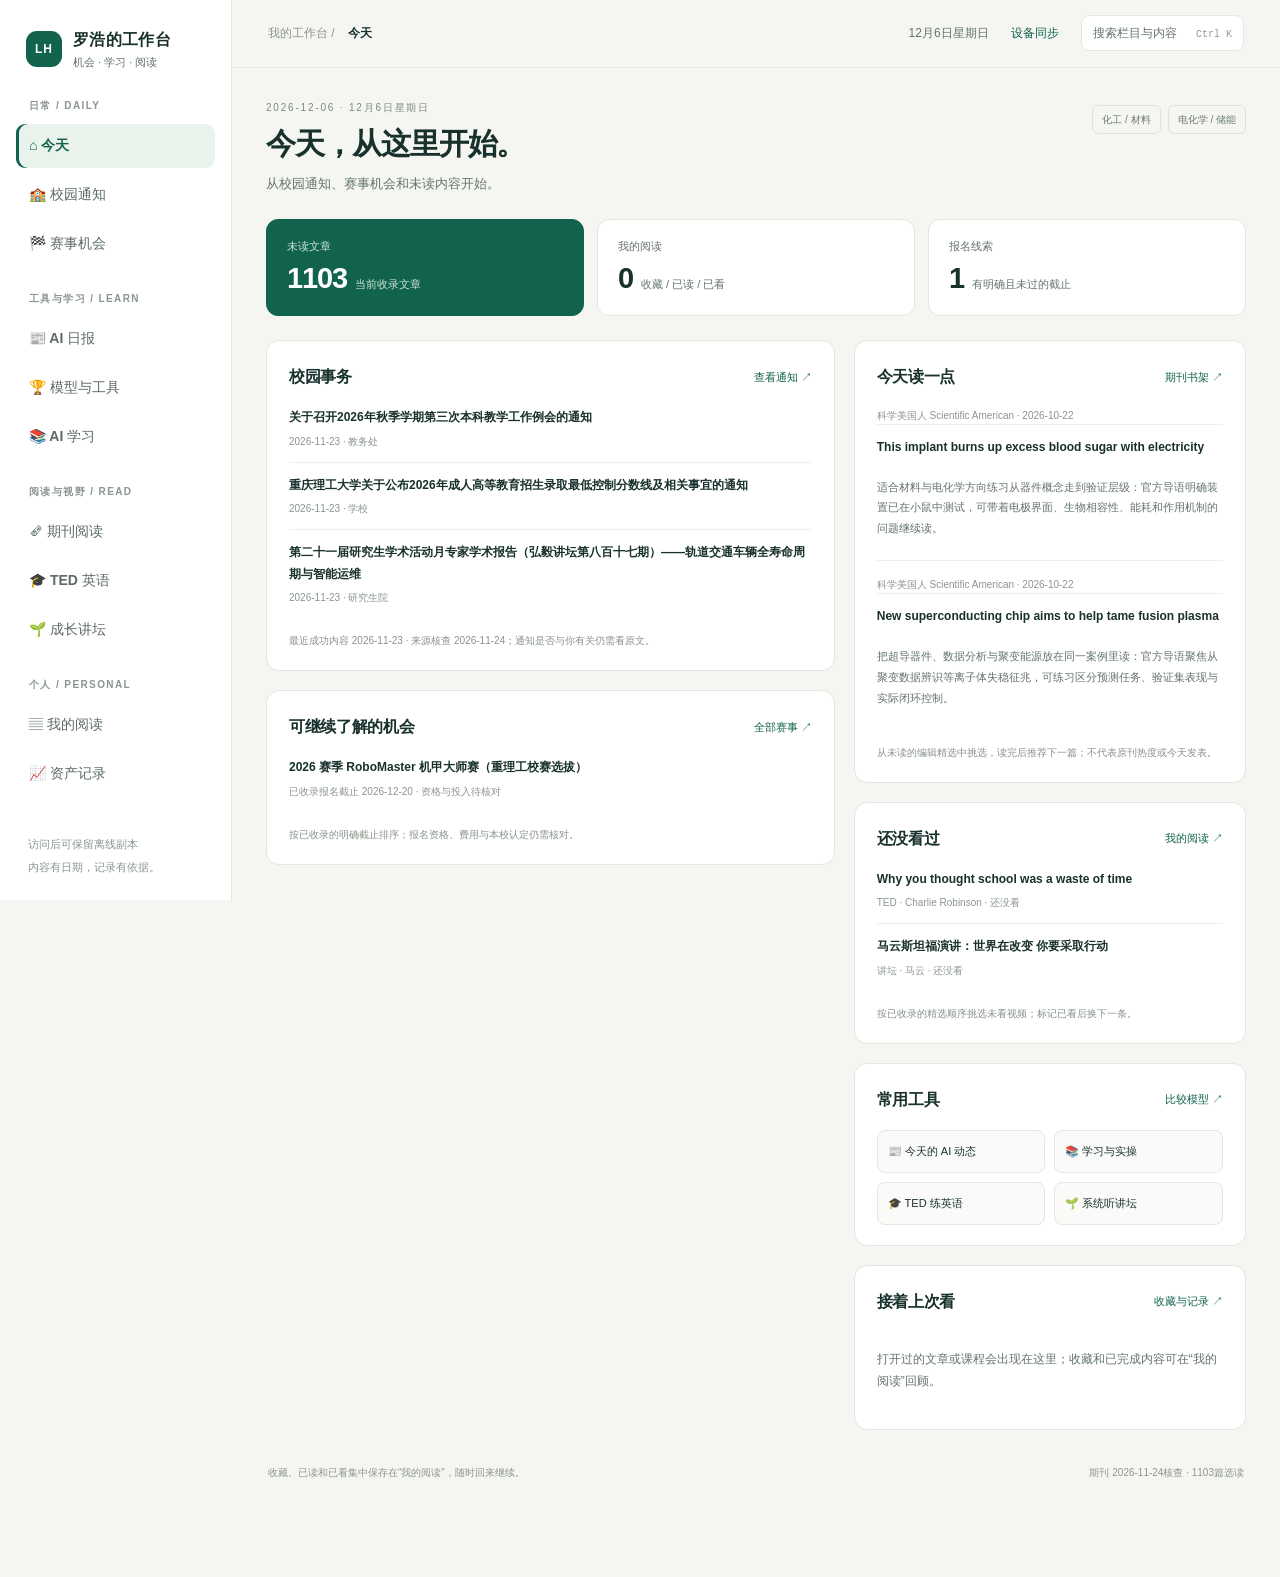
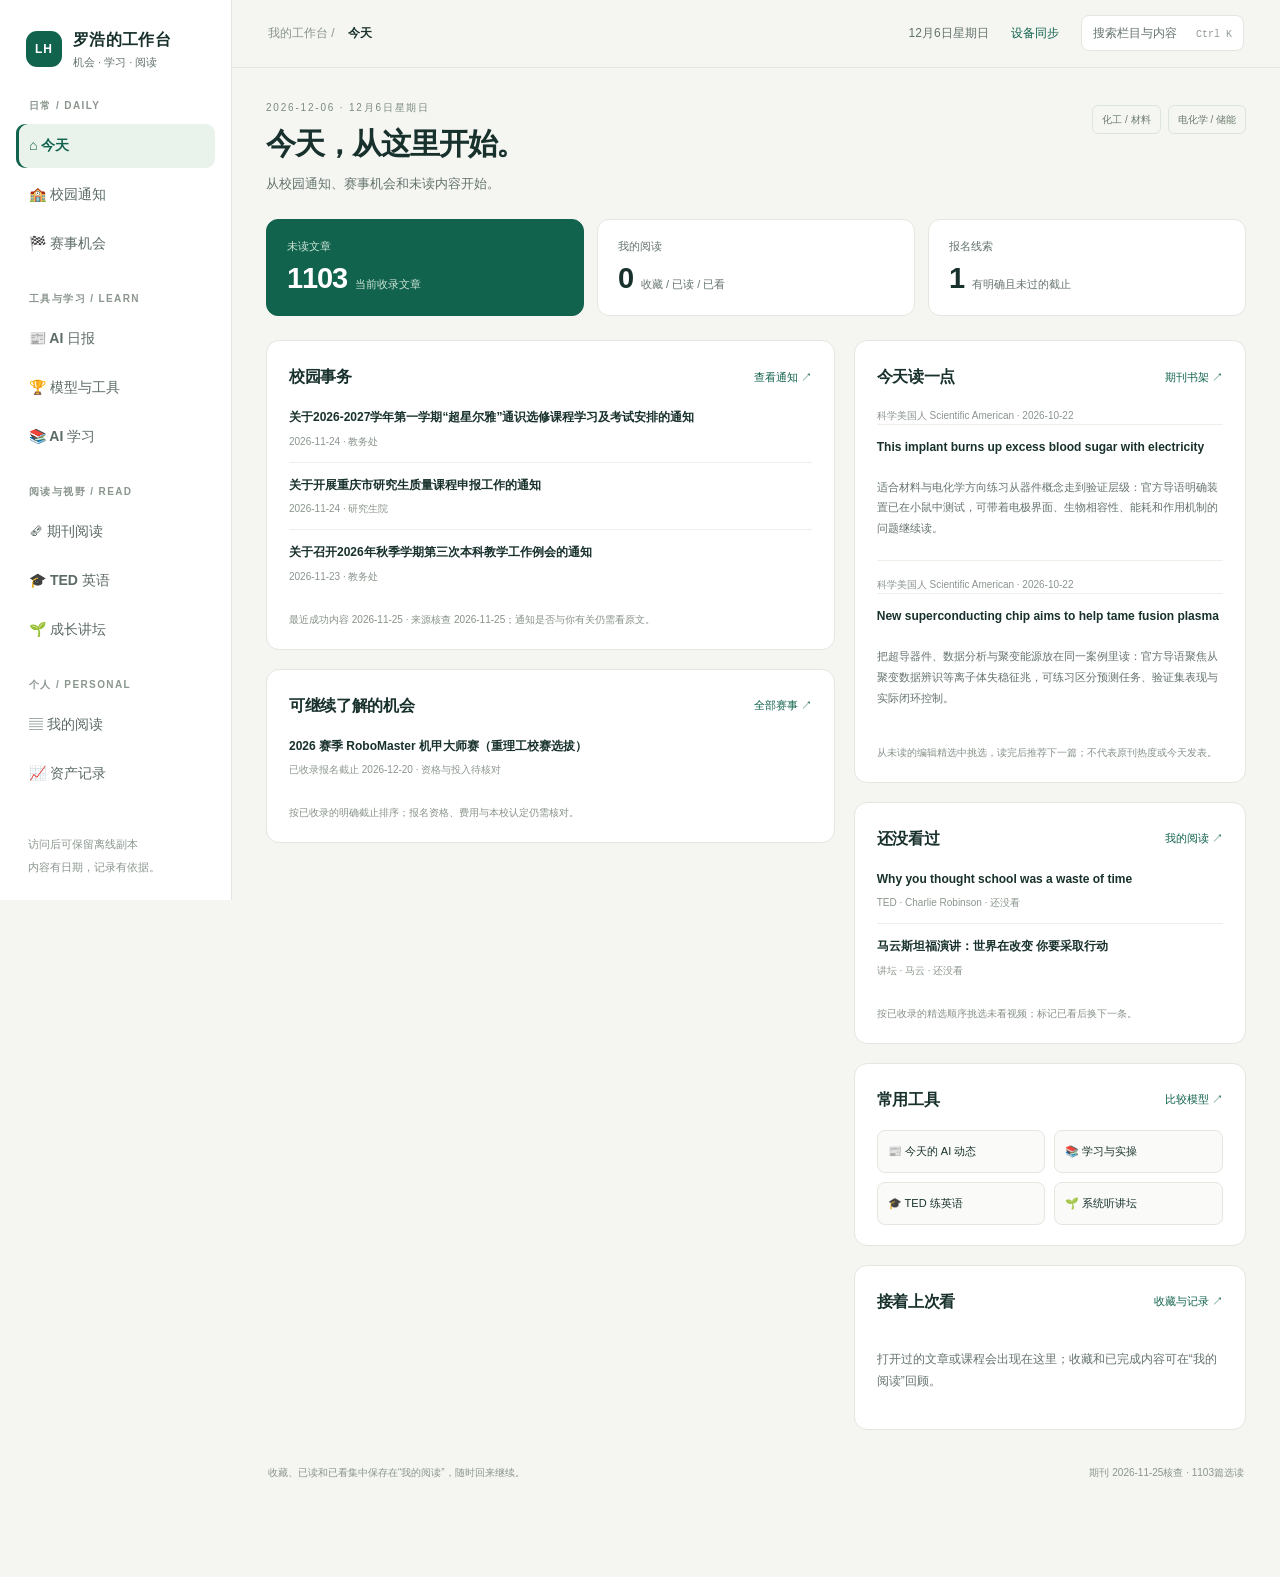
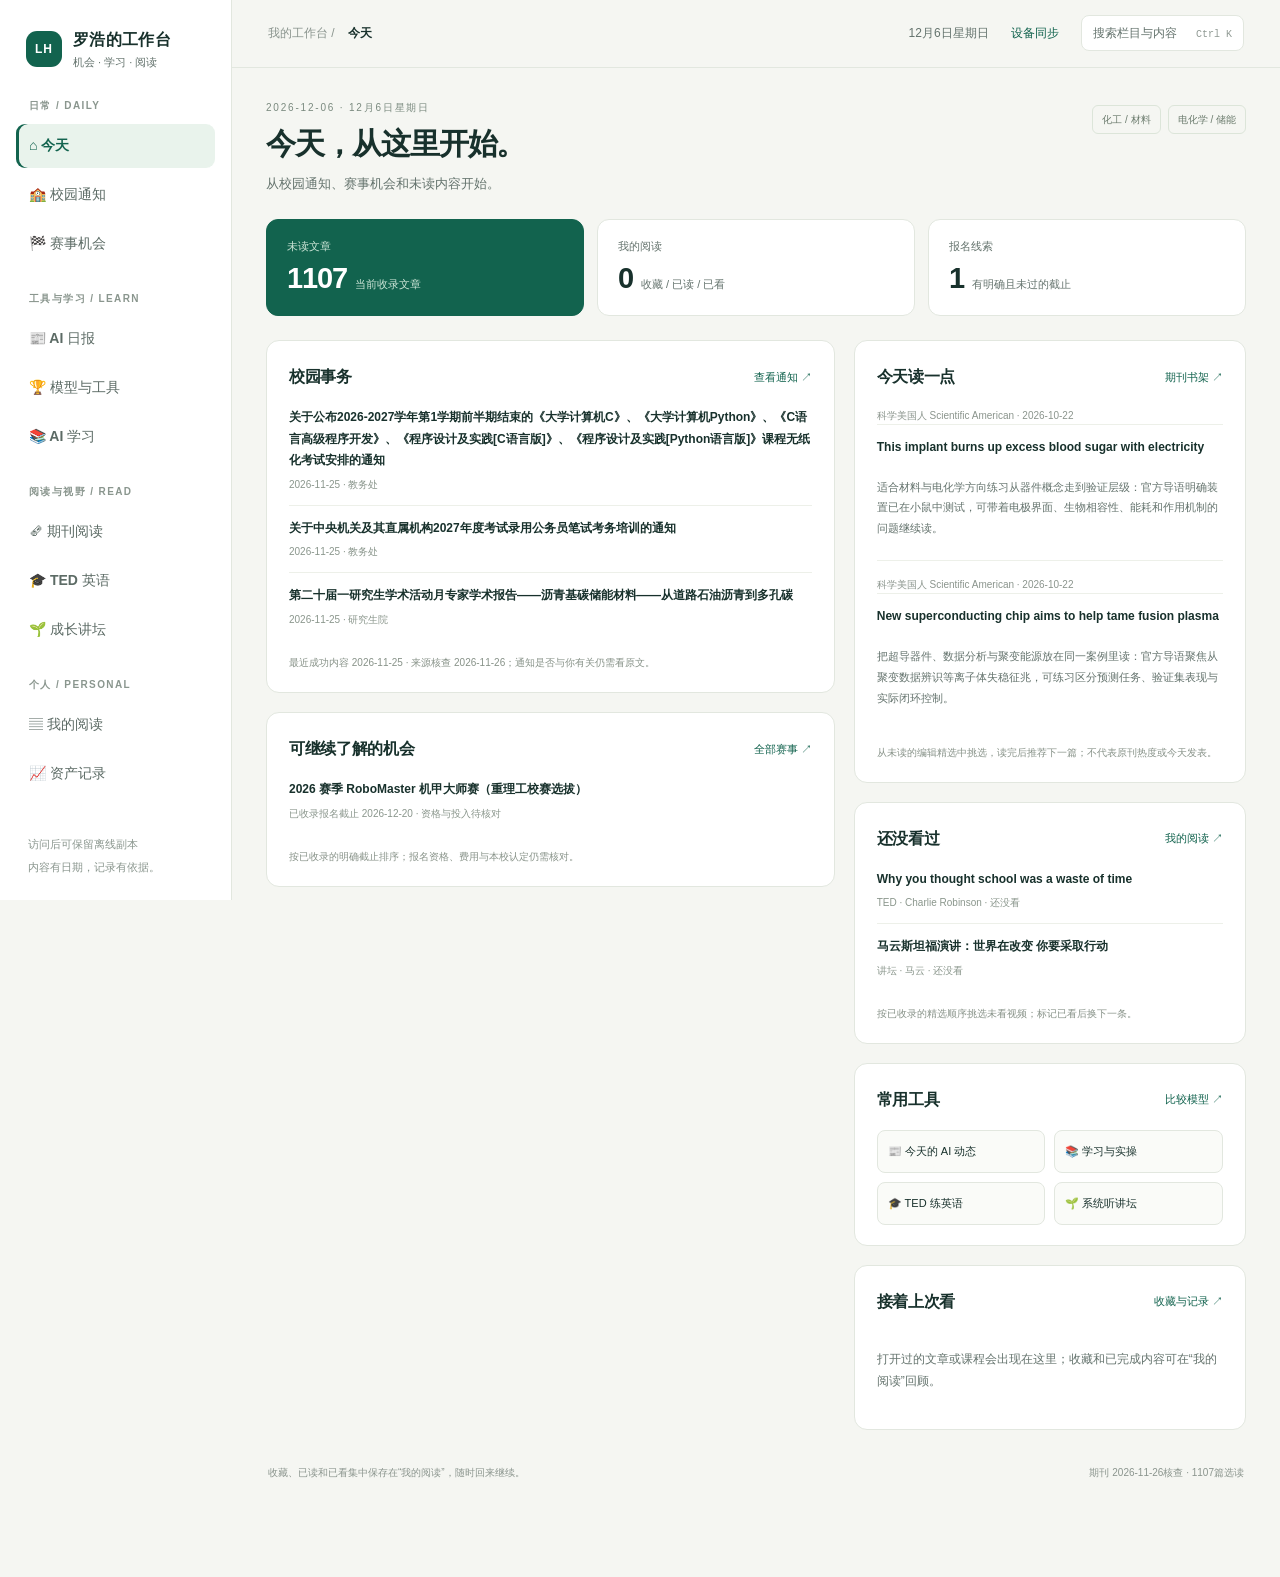
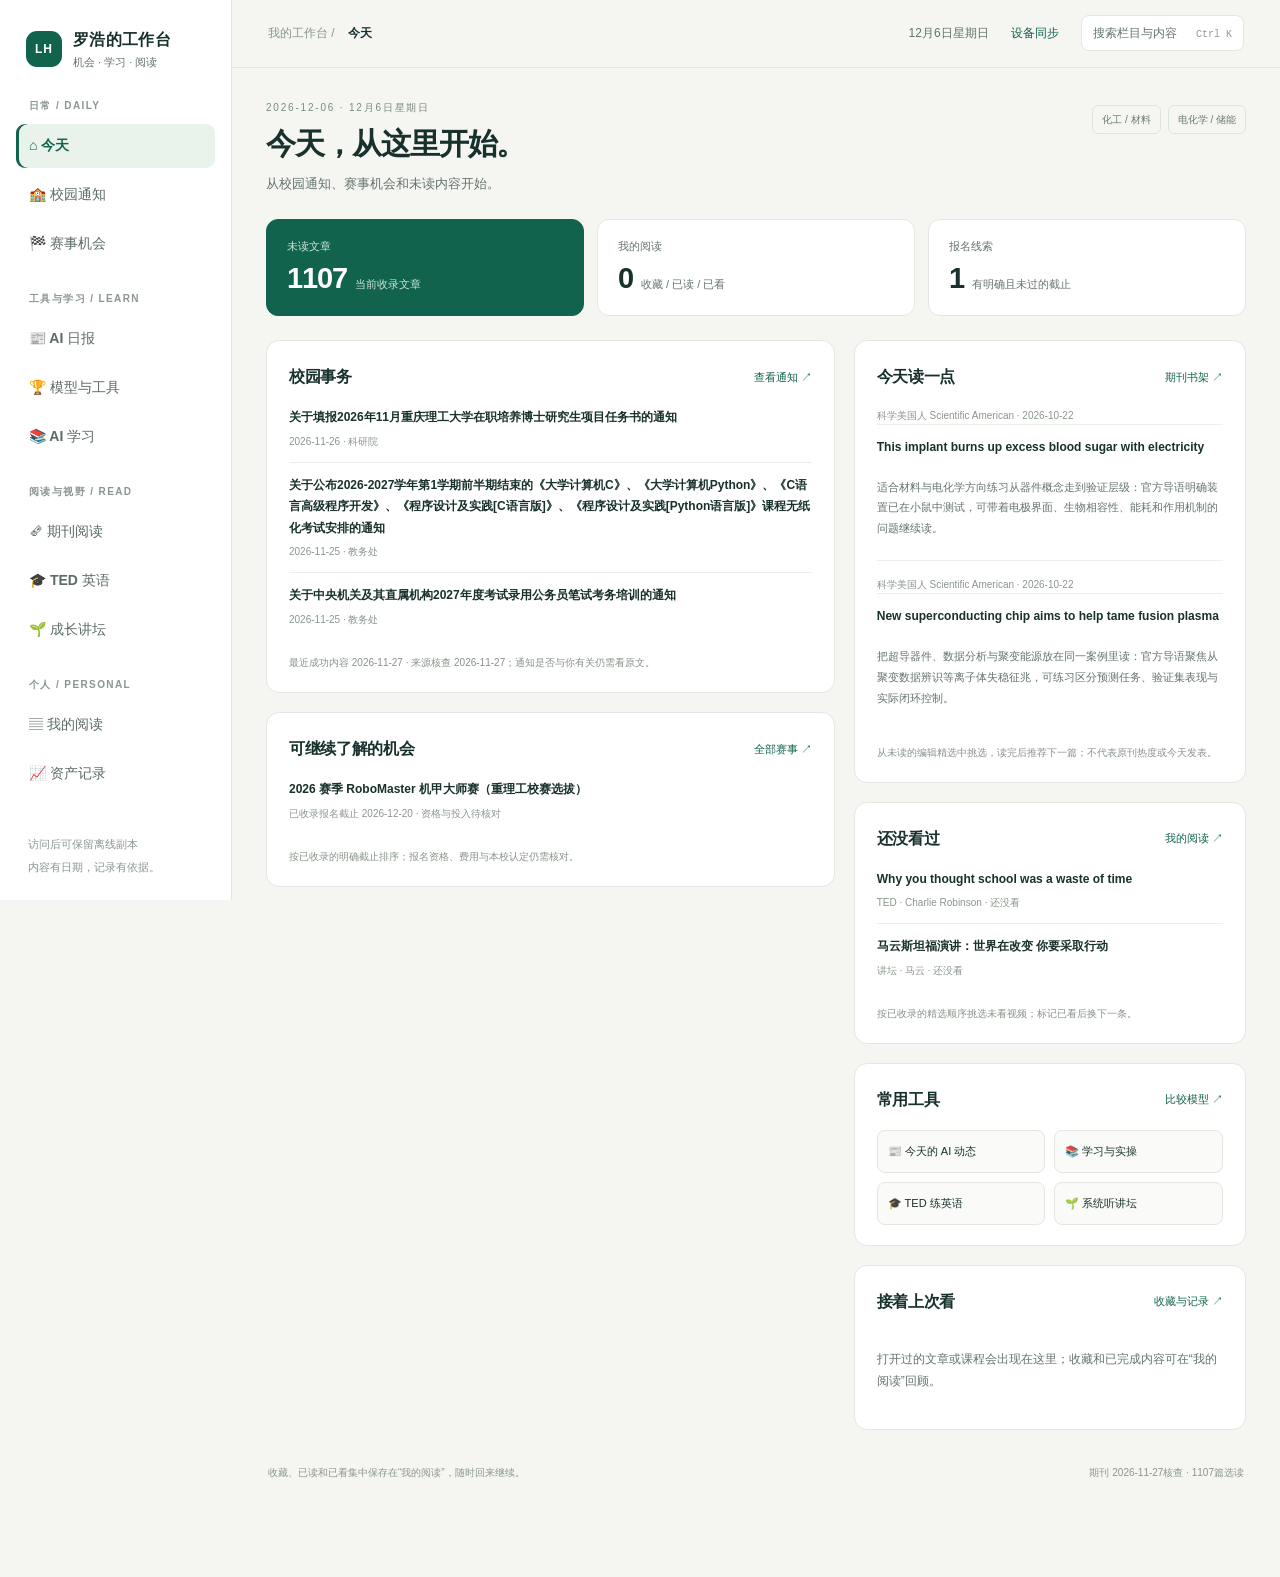
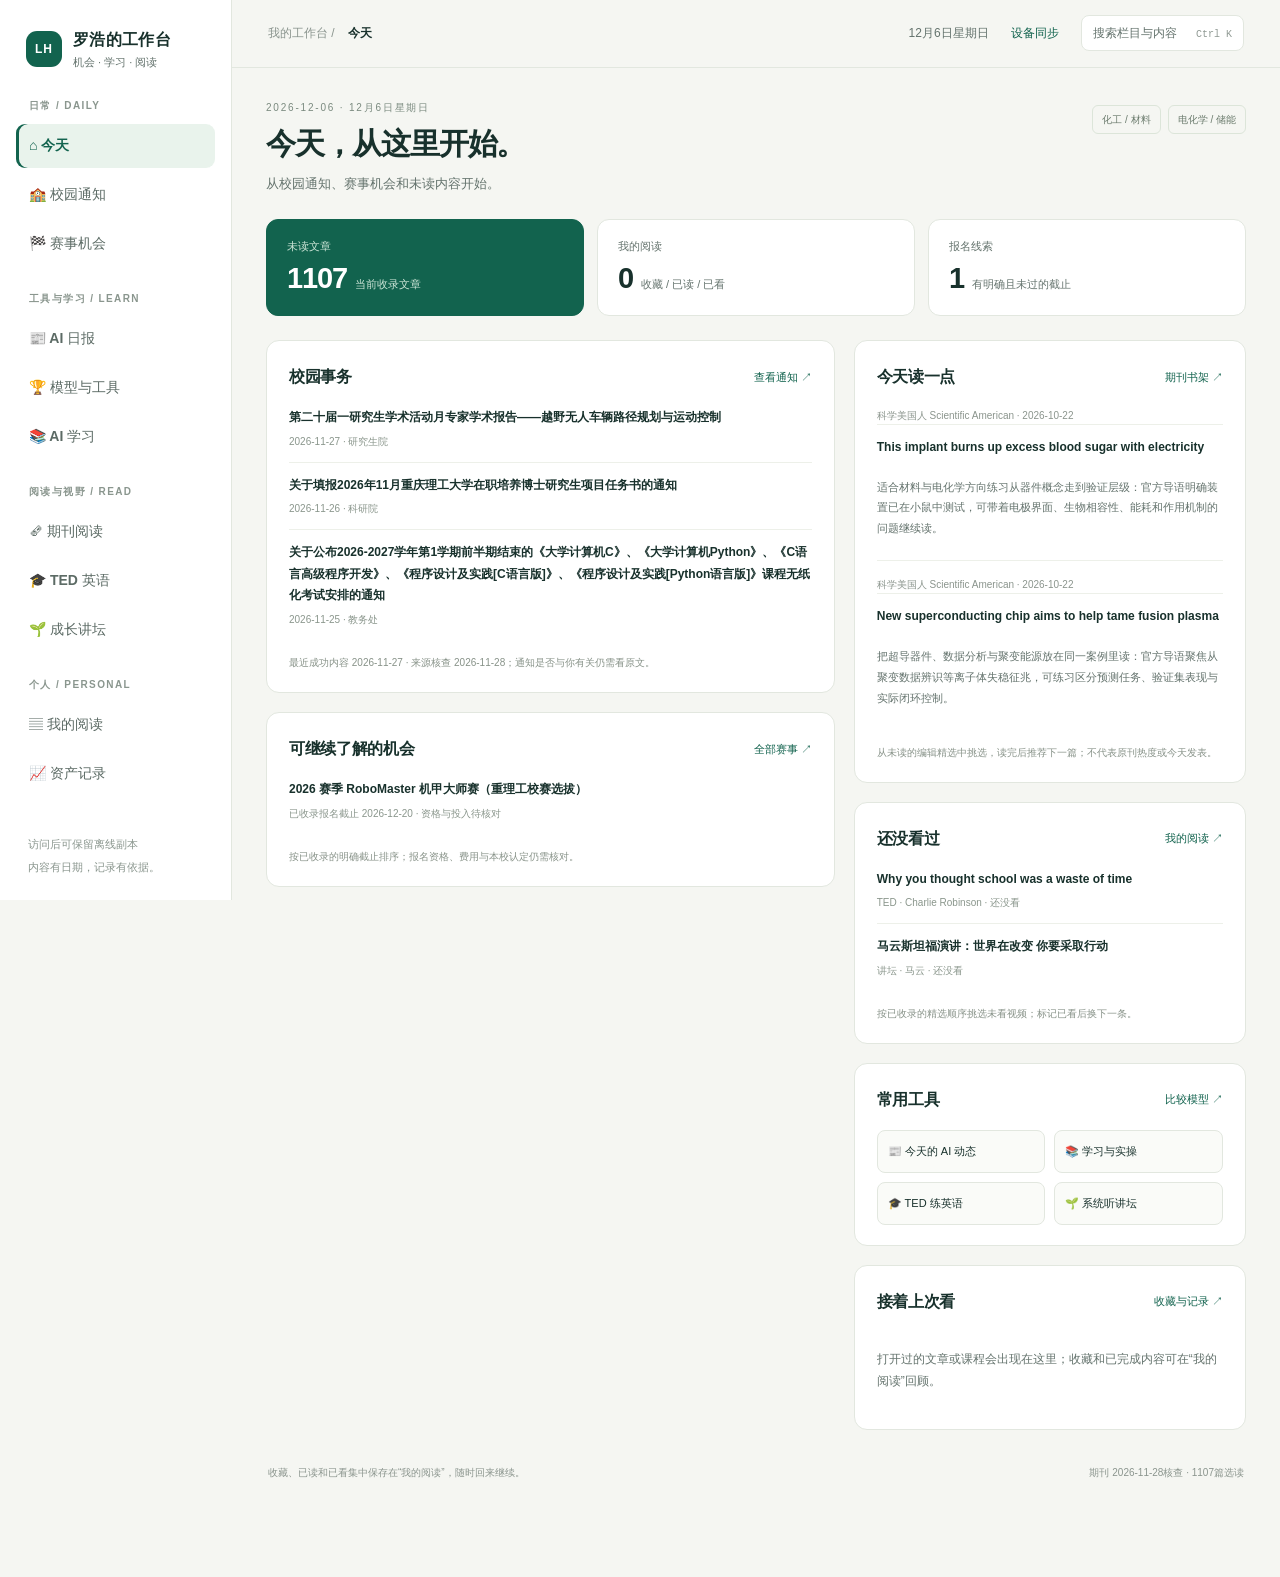
